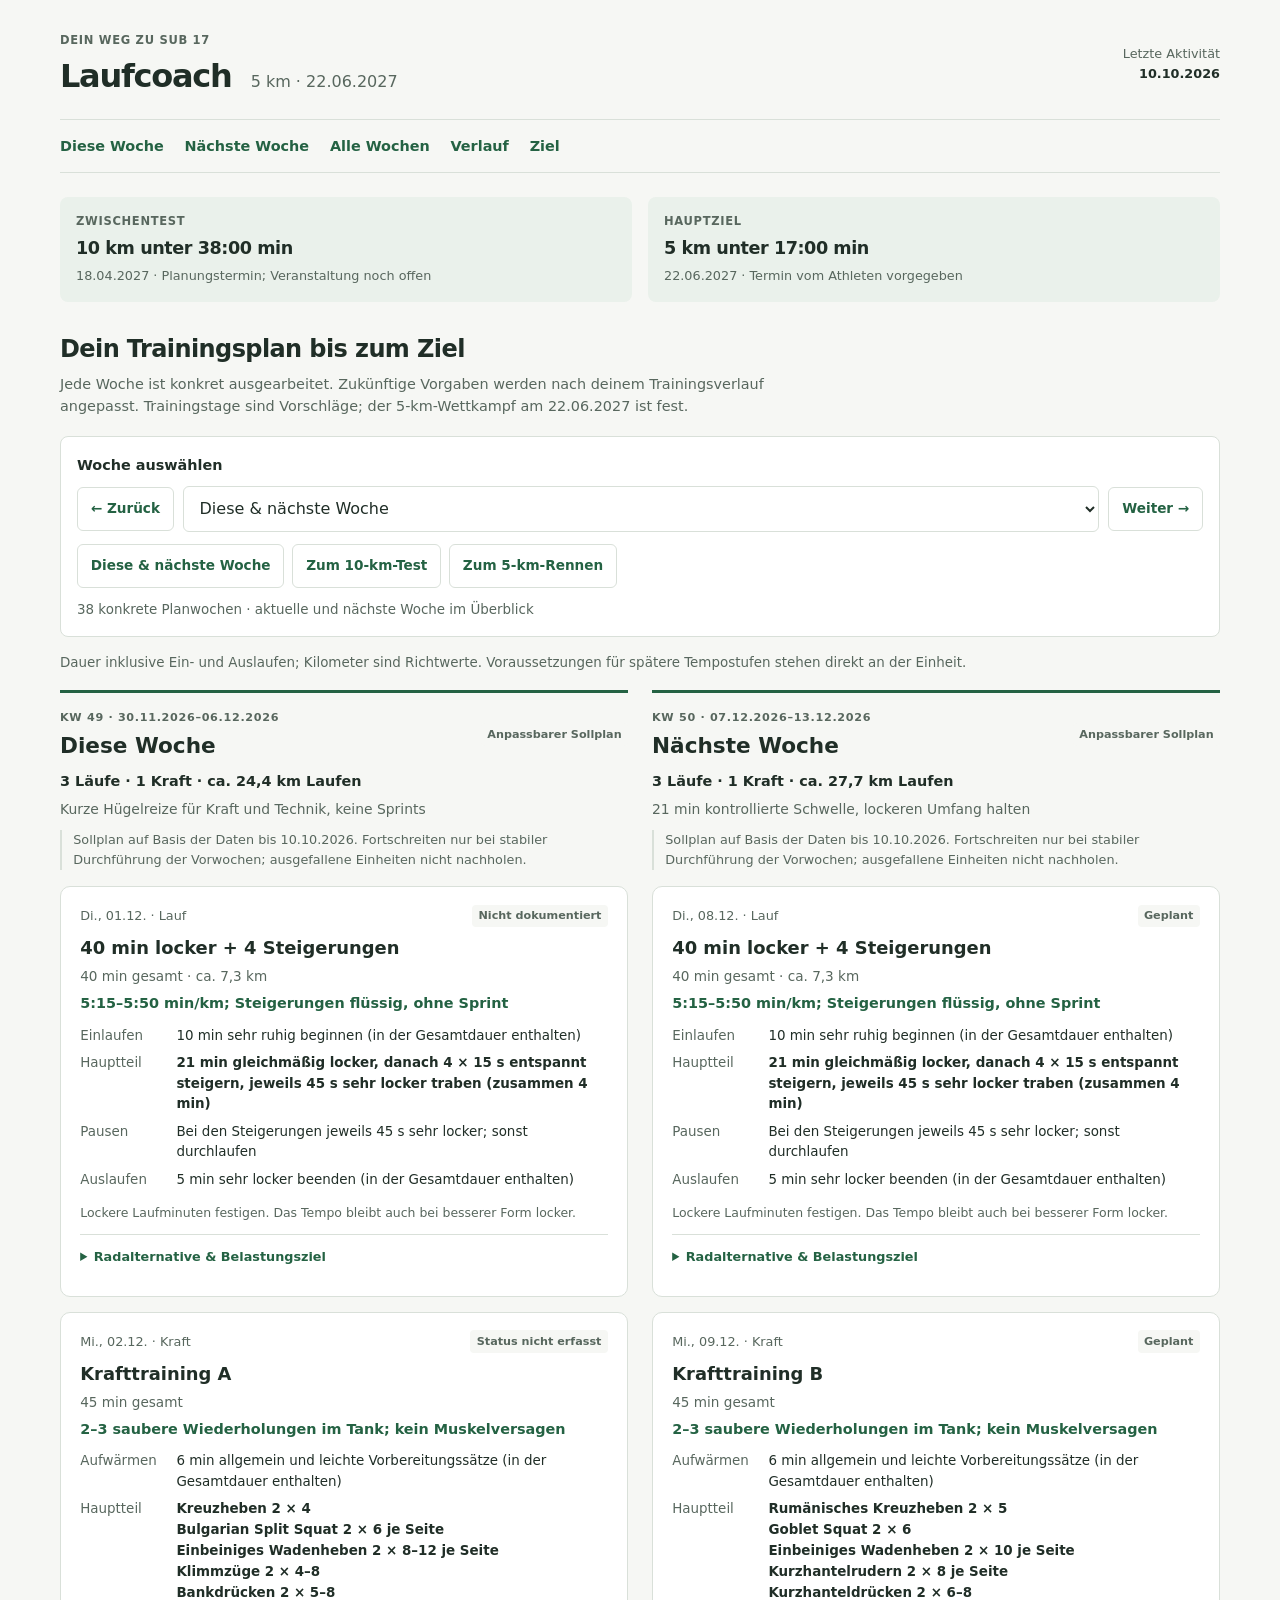
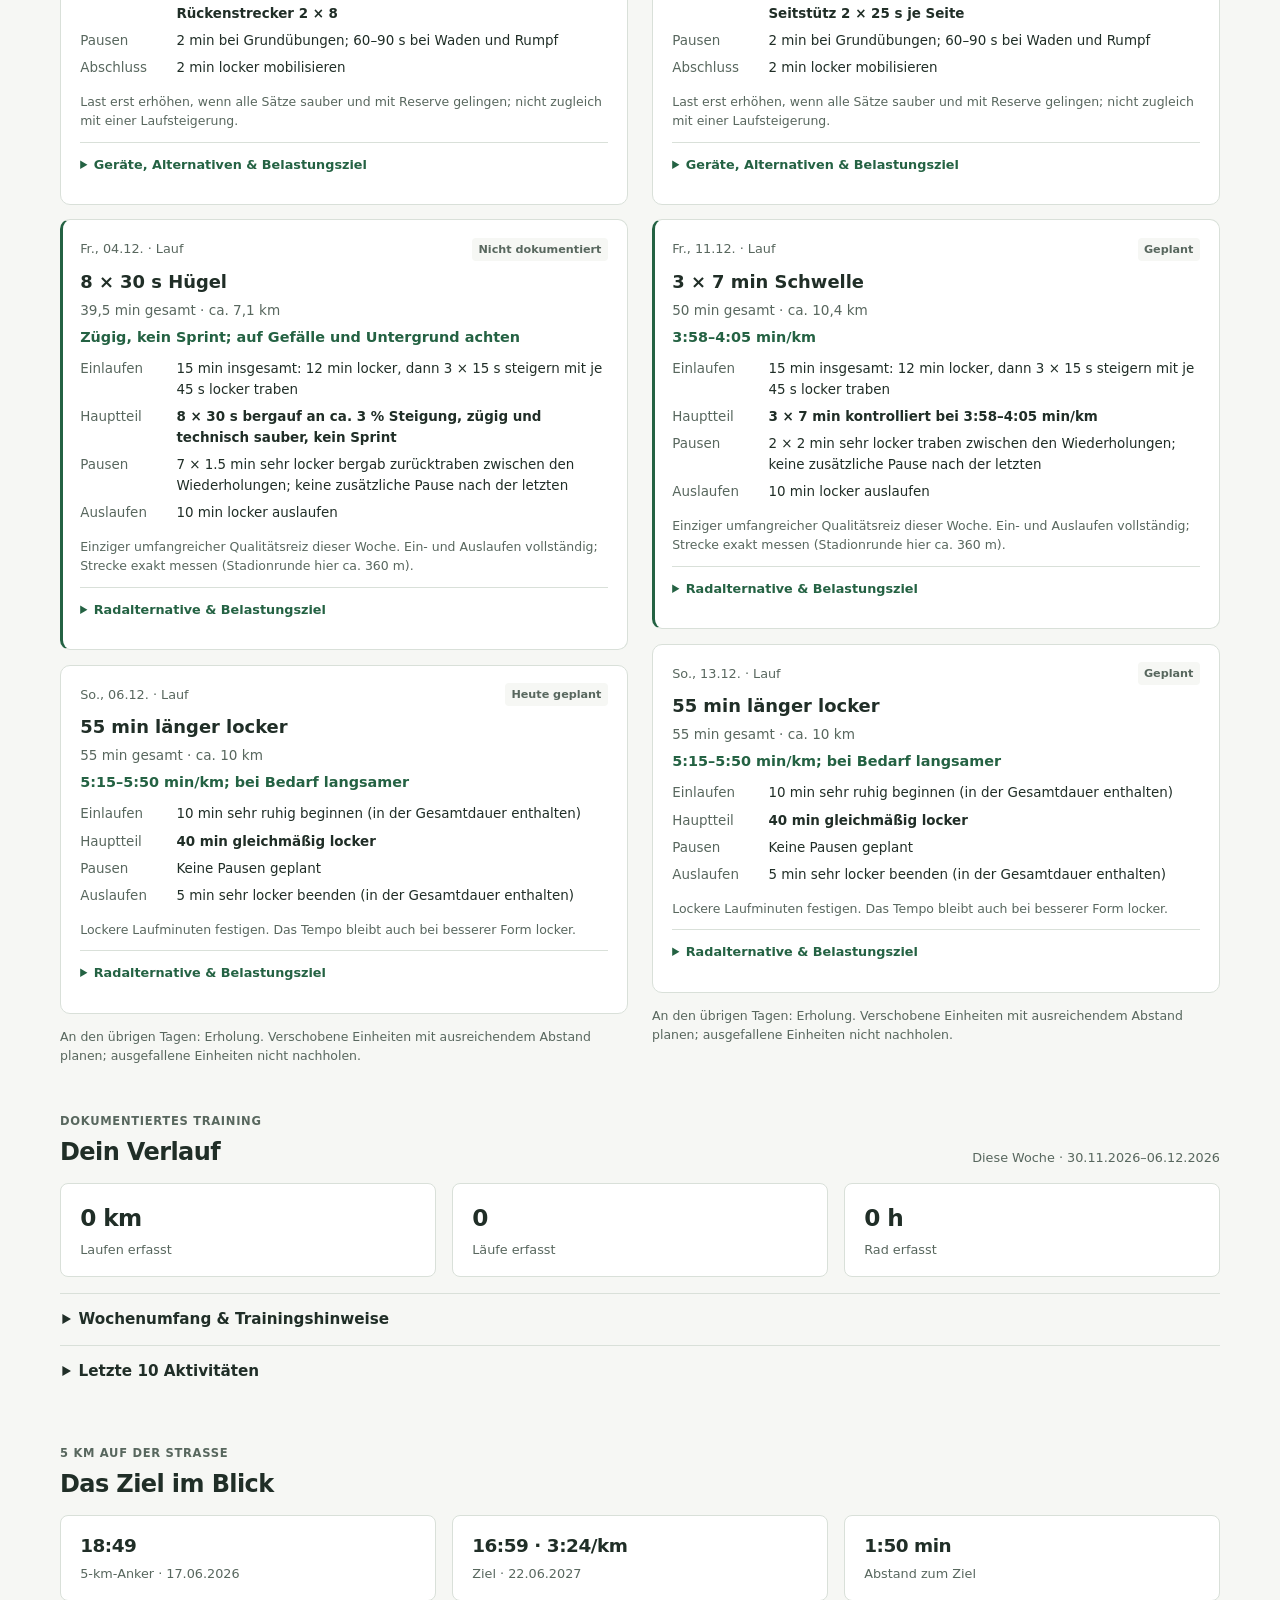
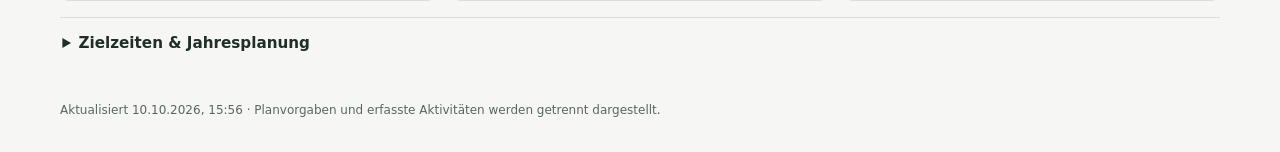
==== dashboard/index.html @ 6e5bd37b "fix: reconcile live Garmin exports and activity dates" ====
<!doctype html>
<html lang="de">
<head>
  <meta charset="utf-8">
  <meta name="viewport" content="width=device-width, initial-scale=1">
  <meta name="color-scheme" content="light dark">
  <title>Laufcoach · Dein Trainingsplan</title>
  <link rel="stylesheet" href="style.css">
  <script>window.DASHBOARD_DATA = {"generated_at": "2026-10-10T17:56:53+02:00", "today": "2026-10-10", "season": {"plan_start": "2026-10-05", "plan_end": "2027-06-27", "updated_on": "2026-10-10", "primary_goal": {"date": "2027-06-22", "distance_km": 5, "target_seconds": 1019, "title": "5 km unter 17:00 min", "date_status": "Termin vom Athleten vorgegeben"}, "test_goal": {"date": "2027-04-18", "distance_km": 10, "target_seconds": 2279, "title": "10 km unter 38:00 min", "date_status": "Planungstermin; Veranstaltung noch offen", "recommended_window": "April 2027, bevorzugt 10.–25.04."}, "planning_note": "Vollständiger Sollplan auf Basis der Daten bis 10.10.2026. Nach jeder Trainingswoche abgleichen; spätere Tempostufen sind an die jeweils angegebenen Voraussetzungen gebunden. Der 10-km-Test ersetzt den bisher vorgesehenen 5-km-Formcheck im Frühjahr.", "phases": [{"period": "Oktober–November 2026", "start": "2026-10-05", "end": "2026-11-29", "phase": "Drei Läufe stabilisieren", "focus": "Kontrollierte Schwelle und kurze 400er wechseln sich ab. Laufminuten langsam aufbauen; jede vierte Woche entlasten."}, {"period": "Dezember 2026–Januar 2027", "start": "2026-11-30", "end": "2027-01-31", "phase": "Aerobe Basis und Kraft", "focus": "Längere lockere Läufe, Schwelle und dosierte Hügelreize. Feiertage und Entlastungswochen bewusst kürzer."}, {"period": "Februar–März 2027", "start": "2027-02-01", "end": "2027-03-28", "phase": "10-km-Tempohärte", "focus": "Längere kontrollierte Abschnitte in Richtung 3:48 min/km; 400er erhalten Tempogefühl und Abwechslung."}, {"period": "April 2027", "start": "2027-03-29", "end": "2027-04-25", "phase": "10-km-Test und Erholung", "focus": "Testlauf unter 38 min am vorläufigen 18.04., danach eine ruhige Woche und neue Pace-Einordnung."}, {"period": "Ende April–13. Juni 2027", "start": "2027-04-26", "end": "2027-06-13", "phase": "5-km-spezifischer Aufbau", "focus": "400er, 800er und 1000er gezielt kombinieren. Zielpace nur bei erfüllten Voraussetzungen, keine automatische Beschleunigung."}, {"period": "14.–27. Juni 2027", "start": "2027-06-14", "end": "2027-06-27", "phase": "Taper und Zielrennen", "focus": "Laufminuten reduzieren, kurze schnelle Abschnitte erhalten. Dienstag 22.06.: 5 km unter 17 min; anschließend Erholung."}]}, "header": {"title": "Laufcoach Dashboard", "goal": "5 km sub 17 im Juni 2027", "phase": "Phase 2 – Aerobe Basis und Schwelle", "focus": "Nach zügigem Lauf und zwei intensiven Tagen am 09./10.10. Erholung priorisieren; am 11.10. Ruhetag, höchstens optional 20 min sehr locker", "next_milestone": "10-km-Test unter 38 min im April 2027; Planungstermin 18.04."}, "plan": {"week_start": "2026-10-05", "week_end": "2026-10-11", "phase": "Phase 2 – Aerobe Basis und Schwelle", "focus": "Nach zügigem Lauf und zwei intensiven Tagen am 09./10.10. Erholung priorisieren; am 11.10. Ruhetag, höchstens optional 20 min sehr locker", "planned_sessions": [{"id": "2026-W41-run-easy", "status": "completed", "completed_activity_id": "local-332b56b2538fd5fa", "completion_note": "Laufplatz am 08.10. belegt: 9,00 km in 43:19 min bei 4:49 min/km. Länger und schneller als geplant; moderat statt locker.", "type": "run", "title": "30 min locker", "priority": 1, "scheduled_date": "2026-10-06", "target_intensity": "LIT", "target_duration_min": 30, "target_distance_km": 5.5, "warmup": "10 min sehr ruhig anlaufen (Teil der 30 min)", "main_set": "15 min locker und gleichmäßig", "recovery": "Keine Pausen geplant", "cooldown": "5 min locker beenden (gesamt 30 min)", "target_pace": "5:15–5:50 min/km", "rpe_target": "3/10", "description": "Ruhiger Einstieg nach den Intervallen vom 03.10. (Garmin-Datum korrigiert); keine Nachholkilometer.", "alternatives": "Statt dieses Laufs 40–50 min Rad locker bei ca. 150–180 W; ersetzt den Lauf.", "display_status": "erledigt", "matched_activity_id": "local-332b56b2538fd5fa", "match_reason": "Nach Aktivitätsanalyse ausdrücklich zugeordnet"}, {"id": "2026-W41-strength", "type": "strength", "title": "Krafttraining dosiert", "priority": 2, "scheduled_date": "2026-10-07", "target_intensity": "moderate", "target_duration_min": 50, "warmup": "8 min allgemein aufwärmen, darin 2 leichte Vorbereitungssätze Kreuzheben", "main_set": "Kreuzheben 2 × 4–5\nBulgarian Split Squat 2 × 6 je Seite\nEinbeiniges Wadenheben 2 × 8–12 je Seite\nKlimmzüge 3 × 4–8\nBankdrücken 3 × 5–8\nRückenstrecker 2 × 8–12", "recovery": "2–3 min bei Grundübungen, 60–90 s bei Ergänzungsübungen", "cooldown": "2 min locker mobilisieren; Hauptteil mit Pausen ca. 40 min", "target_pace": "2–3 Wiederholungen im Tank; kein Muskelversagen", "rpe_target": "6/10", "setup": "Kreuzheben: Langhantel vom Boden. Split Squat: hinterer Fuß auf der Bank, Kurzhanteln seitlich. Wadenheben: Kurzhantel, freie Hand am Rack. Klimmzüge: Rackstange, bei Bedarf Bandunterstützung. Bankdrücken: Langhantel im Half Rack mit Sicherheitsablagen. Rückenstrecker: Hyperextension-Bank. Für alle Übungen die Last so wählen, dass 2–3 saubere Wiederholungen übrig bleiben.", "alternatives": "Split Squat bei unsicherem Stand durch Ausfallschritte am Boden ersetzen; Klimmzüge durch Kurzhantelrudern 3 × 6–10 je Seite; Bankdrücken durch Kurzhanteldrücken mit gleicher Satzzahl. Bei Zeitmangel einen Satz der Oberkörperübungen streichen, Pausen nicht verkürzen.", "description": "Unterkörpervolumen begrenzt, damit der folgende Qualitätslauf nicht beeinträchtigt wird.", "display_status": "info"}, {"id": "2026-W41-run-threshold", "status": "completed", "completed_activity_id": "local-7ed4eb324c8d1bd3", "completion_note": "Qualitätsplatz am 10.10. durch 8 × 400 m belegt; die geplante Schwelle wurde nicht ausgeführt. Die zusätzliche schwellennahe Radfahrt am 09.10. zählt separat zur Belastung.", "type": "run", "title": "2 × 6 min kontrollierte Schwelle", "priority": 3, "scheduled_date": "2026-10-09", "target_intensity": "hard", "target_duration_min": 45, "target_distance_km": 9, "warmup": "15 min insgesamt: 12 min locker, dann 3 × 15 s steigern mit je 45 s locker traben", "main_set": "2 × 6 min gleichmäßig bei 3:58–4:05 min/km", "recovery": "Einmal 3 min locker traben zwischen den beiden Abschnitten", "cooldown": "15 min locker auslaufen (gesamt 45 min)", "target_pace": "3:58–4:05 min/km; nicht schneller abschließen", "rpe_target": "7/10", "description": "Einziger geplanter harter Ausdauerreiz; vollständiges Ein- und Auslaufen und gleichmäßige Abschnitte.", "alternatives": "Statt dieses Laufs 15 min locker Rad, 3 × 8 min bei ca. 255–270 W mit 4 min locker, danach 10 min ausfahren. Ersetzt den Lauf und zählt als harter Reiz.", "display_status": "erledigt", "matched_activity_id": "local-7ed4eb324c8d1bd3", "match_reason": "Nach Aktivitätsanalyse ausdrücklich zugeordnet"}, {"id": "2026-W41-run-long", "type": "run", "title": "Ruhetag bevorzugt · optional 20 min sehr locker", "status": "optional", "priority": 4, "scheduled_date": "2026-10-11", "target_intensity": "LIT", "target_duration_min": 20, "target_distance_km": 3.3, "warmup": "5 min sehr ruhig beginnen, nur wenn der optionale Lauf gewählt wird", "main_set": "10 min sehr locker; keine Steigerungen und keine Endbeschleunigung", "recovery": "Keine Pausen geplant", "cooldown": "5 min sehr locker beenden (gesamt 20 min)", "target_pace": "5:40–6:10 min/km oder langsamer; Erholung hat Vorrang", "rpe_target": "2–3/10", "description": "Hauptvorgabe ist ein Ruhetag nach Radbelastung am 09.10. und 400ern am 10.10. Nur bei normaler Erholung optional kurz laufen; kein dritter Lauf als Pflicht.", "alternatives": "Bevorzugt Ruhetag. Falls aktive Erholung gewünscht und gut vertragen: höchstens 25 min Rad sehr locker bei 120–150 W statt des optionalen Laufs.", "display_status": "optional"}], "next_milestone": "10-km-Test unter 38 min im April 2027; Planungstermin 18.04."}, "plan_weeks": [{"key": "week-2026-10-05", "label": "Diese Woche", "plan": {"week_start": "2026-10-05", "week_end": "2026-10-11", "phase": "Phase 2 – Aerobe Basis und Schwelle", "focus": "Nach zügigem Lauf und zwei intensiven Tagen am 09./10.10. Erholung priorisieren; am 11.10. Ruhetag, höchstens optional 20 min sehr locker", "planned_sessions": [{"id": "2026-W41-run-easy", "status": "completed", "completed_activity_id": "local-332b56b2538fd5fa", "completion_note": "Laufplatz am 08.10. belegt: 9,00 km in 43:19 min bei 4:49 min/km. Länger und schneller als geplant; moderat statt locker.", "type": "run", "title": "30 min locker", "priority": 1, "scheduled_date": "2026-10-06", "target_intensity": "LIT", "target_duration_min": 30, "target_distance_km": 5.5, "warmup": "10 min sehr ruhig anlaufen (Teil der 30 min)", "main_set": "15 min locker und gleichmäßig", "recovery": "Keine Pausen geplant", "cooldown": "5 min locker beenden (gesamt 30 min)", "target_pace": "5:15–5:50 min/km", "rpe_target": "3/10", "description": "Ruhiger Einstieg nach den Intervallen vom 03.10. (Garmin-Datum korrigiert); keine Nachholkilometer.", "alternatives": "Statt dieses Laufs 40–50 min Rad locker bei ca. 150–180 W; ersetzt den Lauf.", "display_status": "erledigt", "matched_activity_id": "local-332b56b2538fd5fa", "match_reason": "Nach Aktivitätsanalyse ausdrücklich zugeordnet"}, {"id": "2026-W41-strength", "type": "strength", "title": "Krafttraining dosiert", "priority": 2, "scheduled_date": "2026-10-07", "target_intensity": "moderate", "target_duration_min": 50, "warmup": "8 min allgemein aufwärmen, darin 2 leichte Vorbereitungssätze Kreuzheben", "main_set": "Kreuzheben 2 × 4–5\nBulgarian Split Squat 2 × 6 je Seite\nEinbeiniges Wadenheben 2 × 8–12 je Seite\nKlimmzüge 3 × 4–8\nBankdrücken 3 × 5–8\nRückenstrecker 2 × 8–12", "recovery": "2–3 min bei Grundübungen, 60–90 s bei Ergänzungsübungen", "cooldown": "2 min locker mobilisieren; Hauptteil mit Pausen ca. 40 min", "target_pace": "2–3 Wiederholungen im Tank; kein Muskelversagen", "rpe_target": "6/10", "setup": "Kreuzheben: Langhantel vom Boden. Split Squat: hinterer Fuß auf der Bank, Kurzhanteln seitlich. Wadenheben: Kurzhantel, freie Hand am Rack. Klimmzüge: Rackstange, bei Bedarf Bandunterstützung. Bankdrücken: Langhantel im Half Rack mit Sicherheitsablagen. Rückenstrecker: Hyperextension-Bank. Für alle Übungen die Last so wählen, dass 2–3 saubere Wiederholungen übrig bleiben.", "alternatives": "Split Squat bei unsicherem Stand durch Ausfallschritte am Boden ersetzen; Klimmzüge durch Kurzhantelrudern 3 × 6–10 je Seite; Bankdrücken durch Kurzhanteldrücken mit gleicher Satzzahl. Bei Zeitmangel einen Satz der Oberkörperübungen streichen, Pausen nicht verkürzen.", "description": "Unterkörpervolumen begrenzt, damit der folgende Qualitätslauf nicht beeinträchtigt wird.", "display_status": "info"}, {"id": "2026-W41-run-threshold", "status": "completed", "completed_activity_id": "local-7ed4eb324c8d1bd3", "completion_note": "Qualitätsplatz am 10.10. durch 8 × 400 m belegt; die geplante Schwelle wurde nicht ausgeführt. Die zusätzliche schwellennahe Radfahrt am 09.10. zählt separat zur Belastung.", "type": "run", "title": "2 × 6 min kontrollierte Schwelle", "priority": 3, "scheduled_date": "2026-10-09", "target_intensity": "hard", "target_duration_min": 45, "target_distance_km": 9, "warmup": "15 min insgesamt: 12 min locker, dann 3 × 15 s steigern mit je 45 s locker traben", "main_set": "2 × 6 min gleichmäßig bei 3:58–4:05 min/km", "recovery": "Einmal 3 min locker traben zwischen den beiden Abschnitten", "cooldown": "15 min locker auslaufen (gesamt 45 min)", "target_pace": "3:58–4:05 min/km; nicht schneller abschließen", "rpe_target": "7/10", "description": "Einziger geplanter harter Ausdauerreiz; vollständiges Ein- und Auslaufen und gleichmäßige Abschnitte.", "alternatives": "Statt dieses Laufs 15 min locker Rad, 3 × 8 min bei ca. 255–270 W mit 4 min locker, danach 10 min ausfahren. Ersetzt den Lauf und zählt als harter Reiz.", "display_status": "erledigt", "matched_activity_id": "local-7ed4eb324c8d1bd3", "match_reason": "Nach Aktivitätsanalyse ausdrücklich zugeordnet"}, {"id": "2026-W41-run-long", "type": "run", "title": "Ruhetag bevorzugt · optional 20 min sehr locker", "status": "optional", "priority": 4, "scheduled_date": "2026-10-11", "target_intensity": "LIT", "target_duration_min": 20, "target_distance_km": 3.3, "warmup": "5 min sehr ruhig beginnen, nur wenn der optionale Lauf gewählt wird", "main_set": "10 min sehr locker; keine Steigerungen und keine Endbeschleunigung", "recovery": "Keine Pausen geplant", "cooldown": "5 min sehr locker beenden (gesamt 20 min)", "target_pace": "5:40–6:10 min/km oder langsamer; Erholung hat Vorrang", "rpe_target": "2–3/10", "description": "Hauptvorgabe ist ein Ruhetag nach Radbelastung am 09.10. und 400ern am 10.10. Nur bei normaler Erholung optional kurz laufen; kein dritter Lauf als Pflicht.", "alternatives": "Bevorzugt Ruhetag. Falls aktive Erholung gewünscht und gut vertragen: höchstens 25 min Rad sehr locker bei 120–150 W statt des optionalen Laufs.", "display_status": "optional"}], "next_milestone": "10-km-Test unter 38 min im April 2027; Planungstermin 18.04."}, "warnings": [{"level": "warning", "text": "Harte Ausdauerreize am 09.10. und 10.10. dokumentiert. Erholung priorisieren; künftig mindestens einen lockeren Tag dazwischen planen."}], "unmatched_activities": [{"activity_id": "local-7848416a16dc7935", "source_file": "09102026.csv", "date": "2026-10-09", "sport": "bike", "session_name": "Rad: 3 × 5 min schwellennahe Belastung", "duration_min": 60.0, "distance_km": 33.97, "avg_pace_sec_per_km": null, "avg_speed_kmh": 34.0, "avg_hr": null, "max_hr": null, "avg_power": 216.0, "max_power": 275.0, "elevation_gain_m": 0.0, "training_effect": null, "rpe": null, "completed": true, "notes": "", "intensity": "hard"}], "week_summary": {"week_start": "2026-10-05", "week_end": "2026-10-11", "week_label": "KW 41", "run_km": 17.09, "bike_hours": 1.0, "run_sessions": 2, "bike_sessions": 1, "strength_sessions": 0, "hard_endurance_sessions": 2, "lit_sessions": 0, "moderate_sessions": 1, "hard_sessions": 2, "total_duration_min": 149.5}, "intensity": {"LIT": 0, "moderate": 1, "hard": 2}}, {"key": "week-2026-10-12", "label": "Nächste Woche", "plan": {"week_start": "2026-10-12", "week_end": "2026-10-18", "phase": "Phase 2 – Aerobe Basis und Schwelle", "focus": "Nach zwei intensiven Tagen ruhig beginnen: 25 min locker, dosierte Kraft, bedingt 2 × 6 min Schwelle und 45 min locker", "planning_note": "Aktivitäten bis 10.10. berücksichtigt: Radbelastung und 400er an aufeinanderfolgenden Tagen. Keine weitere Intensität zum Plan ergänzen. Bei anhaltender Ermüdung den Schwellenlauf durch 30 min locker ersetzen.", "planned_sessions": [{"id": "2026-W42-run-easy", "type": "run", "title": "25 min locker", "priority": 1, "scheduled_date": "2026-10-13", "target_intensity": "LIT", "target_duration_min": 25, "target_distance_km": 4.5, "warmup": "10 min sehr ruhig anlaufen (Teil der 25 min)", "main_set": "10 min locker und gleichmäßig", "recovery": "Keine Pausen geplant", "cooldown": "5 min locker beenden (gesamt 25 min)", "target_pace": "5:15–5:50 min/km", "rpe_target": "3/10", "description": "Ruhiger Wochenbeginn. Die Laufhäufigkeit festigen, ohne zusätzliche Minuten oder Tempo hinzuzunehmen.", "alternatives": "Statt dieses Laufs 40–50 min Rad locker bei ca. 150–180 W; ersetzt den Lauf.", "display_status": "offen"}, {"id": "2026-W42-strength", "type": "strength", "title": "Krafttraining dosiert", "priority": 2, "scheduled_date": "2026-10-14", "target_intensity": "moderate", "target_duration_min": 50, "warmup": "8 min allgemein aufwärmen, darin 2 leichte Vorbereitungssätze Kreuzheben", "main_set": "Kreuzheben 2 × 4–5\nBulgarian Split Squat 2 × 6 je Seite\nEinbeiniges Wadenheben 2 × 8–12 je Seite\nKlimmzüge 3 × 4–8\nBankdrücken 3 × 5–8\nRückenstrecker 2 × 8–12", "recovery": "2–3 min bei Grundübungen, 60–90 s bei Ergänzungsübungen", "cooldown": "2 min locker mobilisieren; Hauptteil mit Pausen ca. 40 min", "target_pace": "2–3 Wiederholungen im Tank; kein Muskelversagen", "rpe_target": "6/10", "setup": "Kreuzheben: Langhantel vom Boden. Split Squat: hinterer Fuß auf der Bank, Kurzhanteln seitlich. Wadenheben: Kurzhantel, freie Hand am Rack. Klimmzüge: Rackstange, bei Bedarf Bandunterstützung. Bankdrücken: Langhantel im Half Rack mit Sicherheitsablagen. Rückenstrecker: Hyperextension-Bank. Für alle Übungen die Last so wählen, dass 2–3 saubere Wiederholungen übrig bleiben.", "alternatives": "Split Squat bei unsicherem Stand durch Ausfallschritte am Boden ersetzen; Klimmzüge durch Kurzhantelrudern 3 × 6–10 je Seite; Bankdrücken durch Kurzhanteldrücken mit gleicher Satzzahl. Bei Zeitmangel einen Satz der Oberkörperübungen streichen, Pausen nicht verkürzen.", "description": "Unterkörpervolumen begrenzt, damit der folgende Qualitätslauf nicht beeinträchtigt wird.", "display_status": "info"}, {"id": "2026-W42-run-threshold", "condition": "Nur bei normaler Erholung nach der Belastungsfolge vom 08.–10.10. und locker vertragenem Lauf am 13.10.; kein zusätzliches Rad-HIIT.", "fallback": "Bei anhaltender Ermüdung 30 min locker bei 5:15–5:50 min/km: 10 min anlaufen, 15 min locker, 5 min auslaufen. Bei Beschwerden Ruhetag und Plan neu beurteilen.", "type": "run", "title": "2 × 6 min kontrollierte Schwelle", "priority": 3, "scheduled_date": "2026-10-16", "target_intensity": "hard", "target_duration_min": 45, "target_distance_km": 9, "warmup": "15 min insgesamt: 12 min locker, dann 3 × 15 s steigern mit je 45 s locker traben", "main_set": "2 × 6 min gleichmäßig bei 3:58–4:05 min/km", "recovery": "Einmal 3 min locker traben zwischen den beiden Abschnitten", "cooldown": "15 min locker auslaufen (gesamt 45 min)", "target_pace": "3:58–4:05 min/km; nicht schneller abschließen", "rpe_target": "7/10", "description": "Einziger geplanter harter Ausdauerreiz; vollständiges Ein- und Auslaufen und gleichmäßige Abschnitte.", "alternatives": "Statt dieses Laufs 15 min locker Rad, 3 × 8 min bei ca. 255–270 W mit 4 min locker, danach 10 min ausfahren. Ersetzt den Lauf und zählt als harter Reiz.", "display_status": "offen"}, {"id": "2026-W42-run-long", "type": "run", "title": "45 min locker", "priority": 4, "scheduled_date": "2026-10-18", "target_intensity": "LIT", "target_duration_min": 45, "target_distance_km": 8, "warmup": "10 min sehr ruhig beginnen (Teil der 45 min)", "main_set": "30 min gleichmäßig locker ohne Endbeschleunigung", "recovery": "Keine Pausen geplant", "cooldown": "5 min locker beenden (gesamt 45 min)", "target_pace": "5:15–5:50 min/km", "rpe_target": "3–4/10", "description": "Dritter Lauf als ruhiger Umfangsreiz. Dauer wie in KW 41; keine Endbeschleunigung und keine Nachholkilometer.", "alternatives": "Statt dieses Laufs 60–75 min Rad locker bei ca. 150–180 W; ersetzt den Lauf.", "display_status": "offen"}], "next_milestone": "10-km-Test unter 38 min im April 2027; Planungstermin 18.04.", "provisional": true}, "warnings": [{"level": "info", "text": "Geplante Prioritätseinheit noch offen: 25 min locker."}], "unmatched_activities": [], "week_summary": {}, "intensity": {"LIT": 0, "moderate": 0, "hard": 0}}, {"key": "week-2026-10-19", "label": "KW 43", "plan": {"week_start": "2026-10-19", "week_end": "2026-10-25", "phase": "Drei Läufe stabilisieren", "focus": "400er wieder aufnehmen, Laufminuten stabil halten", "planning_note": "Sollplan auf Basis der Daten bis 10.10.2026. Fortschreiten nur bei stabiler Durchführung der Vorwochen; ausgefallene Einheiten nicht nachholen.", "provisional": true, "week_type": "normal", "planned_sessions": [{"id": "2026-10-23-run", "type": "run", "title": "6 × 400 m kontrolliert", "priority": 1, "scheduled_date": "2026-10-23", "target_intensity": "hard", "target_duration_min": 41.5, "target_distance_km": 8.2, "warmup": "15 min insgesamt: 12 min locker, dann 3 × 15 s steigern mit je 45 s locker traben", "main_set": "6 × 400 m in 88–90 s je Wiederholung (3:40–3:45 min/km); gleichmäßig, keine schnelle Schlusswiederholung", "recovery": "5 × 1.5 min sehr locker traben zwischen den Wiederholungen; keine zusätzliche Pause nach der letzten", "cooldown": "10 min locker auslaufen", "target_pace": "3:40–3:45 min/km", "rpe_target": "7–8/10", "alternatives": "Statt des gesamten Laufs 50 min Rad: 12 min locker, 3 × 6 min bei ca. 255–270 W, dazwischen 2 × 3 min locker, 14 min ausfahren. Zählt als harter Reiz und ersetzt den Lauf; bei Ermüdung alle 50 min locker bei 150–180 W.", "duration_components_min": {"warmup": 15, "main": 9.0, "recovery": 7.5, "cooldown": 10}, "duration_is_estimate": true, "description": "Einziger umfangreicher Qualitätsreiz dieser Woche. Ein- und Auslaufen vollständig; Strecke exakt messen (Stadionrunde hier ca. 360 m).", "display_status": "offen"}, {"id": "2026-10-20-run", "type": "run", "title": "30 min locker", "priority": 2, "scheduled_date": "2026-10-20", "target_intensity": "LIT", "target_duration_min": 30, "target_distance_km": 5.5, "warmup": "10 min sehr ruhig beginnen (in der Gesamtdauer enthalten)", "main_set": "15 min gleichmäßig locker", "recovery": "Keine Pausen geplant", "cooldown": "5 min sehr locker beenden (in der Gesamtdauer enthalten)", "target_pace": "5:15–5:50 min/km; bei Bedarf langsamer", "rpe_target": "3–4/10", "alternatives": "Statt dieses Laufs 39 min Rad locker bei ca. 150–180 W; ersetzt den Lauf vollständig.", "duration_components_min": {"warmup": 10, "main": 15.0, "recovery": 0.0, "cooldown": 5}, "description": "Lockere Laufminuten festigen. Das Tempo bleibt auch bei besserer Form locker.", "display_status": "offen"}, {"id": "2026-10-25-run", "type": "run", "title": "45 min länger locker", "priority": 2, "scheduled_date": "2026-10-25", "target_intensity": "LIT", "target_duration_min": 45, "target_distance_km": 8.2, "warmup": "10 min sehr ruhig beginnen (in der Gesamtdauer enthalten)", "main_set": "30 min gleichmäßig locker", "recovery": "Keine Pausen geplant", "cooldown": "5 min sehr locker beenden (in der Gesamtdauer enthalten)", "target_pace": "5:15–5:50 min/km; bei Bedarf langsamer", "rpe_target": "3–4/10", "alternatives": "Statt dieses Laufs 58 min Rad locker bei ca. 150–180 W; ersetzt den Lauf vollständig.", "duration_components_min": {"warmup": 10, "main": 30.0, "recovery": 0.0, "cooldown": 5}, "description": "Lockere Laufminuten festigen. Das Tempo bleibt auch bei besserer Form locker.", "display_status": "offen"}, {"id": "2026-10-21-strength", "type": "strength", "title": "Krafttraining A", "priority": 3, "scheduled_date": "2026-10-21", "target_intensity": "moderate", "target_duration_min": 45, "warmup": "6 min allgemein und leichte Vorbereitungssätze (in der Gesamtdauer enthalten)", "main_set": "Kreuzheben 2 × 4\nBulgarian Split Squat 2 × 6 je Seite\nEinbeiniges Wadenheben 2 × 8–12 je Seite\nKlimmzüge 2 × 4–8\nBankdrücken 2 × 5–8\nRückenstrecker 2 × 8", "recovery": "2 min bei Grundübungen; 60–90 s bei Waden und Rumpf", "cooldown": "2 min locker mobilisieren", "target_pace": "2–3 saubere Wiederholungen im Tank; kein Muskelversagen", "rpe_target": "6–7/10", "duration_components_min": {"warmup": 6, "main_and_recovery": 37, "cooldown": 2}, "setup": "Kreuzheben/Rumänisches Kreuzheben: Langhantel, bei leichter Variante Kurzhanteln. Split Squat: hinterer Fuß auf Bank, Kurzhanteln seitlich. Goblet Squat: Kurzhantel vor Brust. Wadenheben: Kurzhantel, freie Hand am Rack. Klimmzüge: Rackstange, bei Bedarf Band. Bankdrücken: Bank im Half Rack mit Sicherheitsablagen; Kurzhanteldrücken auf Bank. Rudern: freie Hand auf Bank. Rückenstrecker: Hyperextension-Bank. Seitstütz: Boden.", "alternatives": "Split Squat durch Ausfallschritte am Boden ersetzen; Klimmzüge durch Kurzhantelrudern 2 × 8 je Seite. Für Rückenstrecker: Bird Dog 2 × 6 je Seite. Last reduzieren, wenn Lauftraining beeinträchtigt wird.", "description": "Last erst erhöhen, wenn alle Sätze sauber und mit Reserve gelingen; nicht zugleich mit einer Laufsteigerung.", "display_status": "info"}], "next_milestone": "10-km-Test unter 38 min im April 2027; Planungstermin 18.04."}, "warnings": [{"level": "info", "text": "Geplante Prioritätseinheit noch offen: 6 × 400 m kontrolliert."}], "unmatched_activities": [], "week_summary": {}, "intensity": {"LIT": 0, "moderate": 0, "hard": 0}}, {"key": "week-2026-10-26", "label": "KW 44", "plan": {"week_start": "2026-10-26", "week_end": "2026-11-01", "phase": "Drei Läufe stabilisieren", "focus": "Erste Entlastung: weniger Laufminuten, kontrollierte Schwelle", "planning_note": "Sollplan auf Basis der Daten bis 10.10.2026. Fortschreiten nur bei stabiler Durchführung der Vorwochen; ausgefallene Einheiten nicht nachholen.", "provisional": true, "week_type": "deload", "planned_sessions": [{"id": "2026-10-30-run", "type": "run", "title": "2 × 6 min Schwelle", "priority": 1, "scheduled_date": "2026-10-30", "target_intensity": "hard", "target_duration_min": 40, "target_distance_km": 8.0, "warmup": "15 min insgesamt: 12 min locker, dann 3 × 15 s steigern mit je 45 s locker traben", "main_set": "2 × 6 min kontrolliert bei 3:58–4:05 min/km", "recovery": "1 × 3 min sehr locker traben zwischen den Wiederholungen; keine zusätzliche Pause nach der letzten", "cooldown": "10 min locker auslaufen", "target_pace": "3:58–4:05 min/km", "rpe_target": "7–8/10", "alternatives": "Statt des gesamten Laufs 50 min Rad: 12 min locker, 3 × 6 min bei ca. 255–270 W, dazwischen 2 × 3 min locker, 14 min ausfahren. Zählt als harter Reiz und ersetzt den Lauf; bei Ermüdung alle 50 min locker bei 150–180 W.", "duration_components_min": {"warmup": 15, "main": 12, "recovery": 3, "cooldown": 10}, "duration_is_estimate": false, "description": "Einziger umfangreicher Qualitätsreiz dieser Woche. Ein- und Auslaufen vollständig; Strecke exakt messen (Stadionrunde hier ca. 360 m).", "display_status": "offen"}, {"id": "2026-10-27-run", "type": "run", "title": "30 min locker", "priority": 2, "scheduled_date": "2026-10-27", "target_intensity": "LIT", "target_duration_min": 30, "target_distance_km": 5.5, "warmup": "10 min sehr ruhig beginnen (in der Gesamtdauer enthalten)", "main_set": "15 min gleichmäßig locker", "recovery": "Keine Pausen geplant", "cooldown": "5 min sehr locker beenden (in der Gesamtdauer enthalten)", "target_pace": "5:15–5:50 min/km; bei Bedarf langsamer", "rpe_target": "3–4/10", "alternatives": "Statt dieses Laufs 39 min Rad locker bei ca. 150–180 W; ersetzt den Lauf vollständig.", "duration_components_min": {"warmup": 10, "main": 15.0, "recovery": 0.0, "cooldown": 5}, "description": "Lockere Laufminuten festigen. Das Tempo bleibt auch bei besserer Form locker.", "display_status": "offen"}, {"id": "2026-11-01-run", "type": "run", "title": "40 min länger locker", "priority": 2, "scheduled_date": "2026-11-01", "target_intensity": "LIT", "target_duration_min": 40, "target_distance_km": 7.3, "warmup": "10 min sehr ruhig beginnen (in der Gesamtdauer enthalten)", "main_set": "25 min gleichmäßig locker", "recovery": "Keine Pausen geplant", "cooldown": "5 min sehr locker beenden (in der Gesamtdauer enthalten)", "target_pace": "5:15–5:50 min/km; bei Bedarf langsamer", "rpe_target": "3–4/10", "alternatives": "Statt dieses Laufs 52 min Rad locker bei ca. 150–180 W; ersetzt den Lauf vollständig.", "duration_components_min": {"warmup": 10, "main": 25.0, "recovery": 0.0, "cooldown": 5}, "description": "Lockere Laufminuten festigen. Das Tempo bleibt auch bei besserer Form locker.", "display_status": "offen"}, {"id": "2026-10-28-strength", "type": "strength", "title": "Kraft erhalten – leicht", "priority": 3, "scheduled_date": "2026-10-28", "target_intensity": "moderate", "target_duration_min": 25, "warmup": "6 min allgemein und leichte Vorbereitungssätze (in der Gesamtdauer enthalten)", "main_set": "Goblet Squat 1 × 6\nRumänisches Kreuzheben mit Kurzhanteln 1 × 6\nWadenheben 1 × 10 je Seite\nKurzhantelrudern 2 × 8 je Seite\nKurzhanteldrücken 2 × 8\nSeitstütz 2 × 20 s je Seite", "recovery": "60–90 s zwischen den Sätzen", "cooldown": "2 min locker mobilisieren", "target_pace": "Sehr leicht; 4–5 Wiederholungen im Tank, keine ungewohnten Übungen", "rpe_target": "4/10", "duration_components_min": {"warmup": 6, "main_and_recovery": 17, "cooldown": 2}, "setup": "Kreuzheben/Rumänisches Kreuzheben: Langhantel, bei leichter Variante Kurzhanteln. Split Squat: hinterer Fuß auf Bank, Kurzhanteln seitlich. Goblet Squat: Kurzhantel vor Brust. Wadenheben: Kurzhantel, freie Hand am Rack. Klimmzüge: Rackstange, bei Bedarf Band. Bankdrücken: Bank im Half Rack mit Sicherheitsablagen; Kurzhanteldrücken auf Bank. Rudern: freie Hand auf Bank. Rückenstrecker: Hyperextension-Bank. Seitstütz: Boden.", "alternatives": "Split Squat durch Ausfallschritte am Boden ersetzen; Klimmzüge durch Kurzhantelrudern 2 × 8 je Seite. Für Rückenstrecker: Bird Dog 2 × 6 je Seite. Last reduzieren, wenn Lauftraining beeinträchtigt wird.", "description": "Erhalt und saubere Bewegung, kein Muskelkater provozieren.", "display_status": "info"}], "next_milestone": "10-km-Test unter 38 min im April 2027; Planungstermin 18.04."}, "warnings": [{"level": "info", "text": "Geplante Prioritätseinheit noch offen: 2 × 6 min Schwelle."}], "unmatched_activities": [], "week_summary": {}, "intensity": {"LIT": 0, "moderate": 0, "hard": 0}}, {"key": "week-2026-11-02", "label": "KW 45", "plan": {"week_start": "2026-11-02", "week_end": "2026-11-08", "phase": "Drei Läufe stabilisieren", "focus": "Dritten Schwellenabschnitt ergänzen, alle Abschnitte gleichmäßig", "planning_note": "Sollplan auf Basis der Daten bis 10.10.2026. Fortschreiten nur bei stabiler Durchführung der Vorwochen; ausgefallene Einheiten nicht nachholen.", "provisional": true, "week_type": "normal", "planned_sessions": [{"id": "2026-11-06-run", "type": "run", "title": "3 × 5 min Schwelle", "priority": 1, "scheduled_date": "2026-11-06", "target_intensity": "hard", "target_duration_min": 44, "target_distance_km": 8.9, "warmup": "15 min insgesamt: 12 min locker, dann 3 × 15 s steigern mit je 45 s locker traben", "main_set": "3 × 5 min kontrolliert bei 3:58–4:05 min/km", "recovery": "2 × 2 min sehr locker traben zwischen den Wiederholungen; keine zusätzliche Pause nach der letzten", "cooldown": "10 min locker auslaufen", "target_pace": "3:58–4:05 min/km", "rpe_target": "7–8/10", "alternatives": "Statt des gesamten Laufs 50 min Rad: 12 min locker, 3 × 6 min bei ca. 255–270 W, dazwischen 2 × 3 min locker, 14 min ausfahren. Zählt als harter Reiz und ersetzt den Lauf; bei Ermüdung alle 50 min locker bei 150–180 W.", "duration_components_min": {"warmup": 15, "main": 15, "recovery": 4, "cooldown": 10}, "duration_is_estimate": false, "description": "Einziger umfangreicher Qualitätsreiz dieser Woche. Ein- und Auslaufen vollständig; Strecke exakt messen (Stadionrunde hier ca. 360 m).", "display_status": "offen"}, {"id": "2026-11-03-run", "type": "run", "title": "35 min locker", "priority": 2, "scheduled_date": "2026-11-03", "target_intensity": "LIT", "target_duration_min": 35, "target_distance_km": 6.4, "warmup": "10 min sehr ruhig beginnen (in der Gesamtdauer enthalten)", "main_set": "20 min gleichmäßig locker", "recovery": "Keine Pausen geplant", "cooldown": "5 min sehr locker beenden (in der Gesamtdauer enthalten)", "target_pace": "5:15–5:50 min/km; bei Bedarf langsamer", "rpe_target": "3–4/10", "alternatives": "Statt dieses Laufs 46 min Rad locker bei ca. 150–180 W; ersetzt den Lauf vollständig.", "duration_components_min": {"warmup": 10, "main": 20.0, "recovery": 0.0, "cooldown": 5}, "description": "Lockere Laufminuten festigen. Das Tempo bleibt auch bei besserer Form locker.", "display_status": "offen"}, {"id": "2026-11-08-run", "type": "run", "title": "45 min länger locker", "priority": 2, "scheduled_date": "2026-11-08", "target_intensity": "LIT", "target_duration_min": 45, "target_distance_km": 8.2, "warmup": "10 min sehr ruhig beginnen (in der Gesamtdauer enthalten)", "main_set": "30 min gleichmäßig locker", "recovery": "Keine Pausen geplant", "cooldown": "5 min sehr locker beenden (in der Gesamtdauer enthalten)", "target_pace": "5:15–5:50 min/km; bei Bedarf langsamer", "rpe_target": "3–4/10", "alternatives": "Statt dieses Laufs 58 min Rad locker bei ca. 150–180 W; ersetzt den Lauf vollständig.", "duration_components_min": {"warmup": 10, "main": 30.0, "recovery": 0.0, "cooldown": 5}, "description": "Lockere Laufminuten festigen. Das Tempo bleibt auch bei besserer Form locker.", "display_status": "offen"}, {"id": "2026-11-04-strength", "type": "strength", "title": "Krafttraining A", "priority": 3, "scheduled_date": "2026-11-04", "target_intensity": "moderate", "target_duration_min": 45, "warmup": "6 min allgemein und leichte Vorbereitungssätze (in der Gesamtdauer enthalten)", "main_set": "Kreuzheben 2 × 4\nBulgarian Split Squat 2 × 6 je Seite\nEinbeiniges Wadenheben 2 × 8–12 je Seite\nKlimmzüge 2 × 4–8\nBankdrücken 2 × 5–8\nRückenstrecker 2 × 8", "recovery": "2 min bei Grundübungen; 60–90 s bei Waden und Rumpf", "cooldown": "2 min locker mobilisieren", "target_pace": "2–3 saubere Wiederholungen im Tank; kein Muskelversagen", "rpe_target": "6–7/10", "duration_components_min": {"warmup": 6, "main_and_recovery": 37, "cooldown": 2}, "setup": "Kreuzheben/Rumänisches Kreuzheben: Langhantel, bei leichter Variante Kurzhanteln. Split Squat: hinterer Fuß auf Bank, Kurzhanteln seitlich. Goblet Squat: Kurzhantel vor Brust. Wadenheben: Kurzhantel, freie Hand am Rack. Klimmzüge: Rackstange, bei Bedarf Band. Bankdrücken: Bank im Half Rack mit Sicherheitsablagen; Kurzhanteldrücken auf Bank. Rudern: freie Hand auf Bank. Rückenstrecker: Hyperextension-Bank. Seitstütz: Boden.", "alternatives": "Split Squat durch Ausfallschritte am Boden ersetzen; Klimmzüge durch Kurzhantelrudern 2 × 8 je Seite. Für Rückenstrecker: Bird Dog 2 × 6 je Seite. Last reduzieren, wenn Lauftraining beeinträchtigt wird.", "description": "Last erst erhöhen, wenn alle Sätze sauber und mit Reserve gelingen; nicht zugleich mit einer Laufsteigerung.", "display_status": "info"}], "next_milestone": "10-km-Test unter 38 min im April 2027; Planungstermin 18.04."}, "warnings": [{"level": "info", "text": "Geplante Prioritätseinheit noch offen: 3 × 5 min Schwelle."}], "unmatched_activities": [], "week_summary": {}, "intensity": {"LIT": 0, "moderate": 0, "hard": 0}}, {"key": "week-2026-11-09", "label": "KW 46", "plan": {"week_start": "2026-11-09", "week_end": "2026-11-15", "phase": "Drei Läufe stabilisieren", "focus": "400er auf acht Wiederholungen verteilen, Pace beibehalten", "planning_note": "Sollplan auf Basis der Daten bis 10.10.2026. Fortschreiten nur bei stabiler Durchführung der Vorwochen; ausgefallene Einheiten nicht nachholen.", "provisional": true, "week_type": "normal", "planned_sessions": [{"id": "2026-11-13-run", "type": "run", "title": "8 × 400 m kontrolliert", "priority": 1, "scheduled_date": "2026-11-13", "target_intensity": "hard", "target_duration_min": 47.5, "target_distance_km": 9.5, "warmup": "15 min insgesamt: 12 min locker, dann 3 × 15 s steigern mit je 45 s locker traben", "main_set": "8 × 400 m in 88–90 s je Wiederholung (3:40–3:45 min/km); gleichmäßig, keine schnelle Schlusswiederholung", "recovery": "7 × 1.5 min sehr locker traben zwischen den Wiederholungen; keine zusätzliche Pause nach der letzten", "cooldown": "10 min locker auslaufen", "target_pace": "3:40–3:45 min/km", "rpe_target": "7–8/10", "alternatives": "Statt des gesamten Laufs 50 min Rad: 12 min locker, 3 × 6 min bei ca. 255–270 W, dazwischen 2 × 3 min locker, 14 min ausfahren. Zählt als harter Reiz und ersetzt den Lauf; bei Ermüdung alle 50 min locker bei 150–180 W.", "duration_components_min": {"warmup": 15, "main": 12.0, "recovery": 10.5, "cooldown": 10}, "duration_is_estimate": true, "description": "Einziger umfangreicher Qualitätsreiz dieser Woche. Ein- und Auslaufen vollständig; Strecke exakt messen (Stadionrunde hier ca. 360 m).", "display_status": "offen"}, {"id": "2026-11-10-run", "type": "run", "title": "35 min locker", "priority": 2, "scheduled_date": "2026-11-10", "target_intensity": "LIT", "target_duration_min": 35, "target_distance_km": 6.4, "warmup": "10 min sehr ruhig beginnen (in der Gesamtdauer enthalten)", "main_set": "20 min gleichmäßig locker", "recovery": "Keine Pausen geplant", "cooldown": "5 min sehr locker beenden (in der Gesamtdauer enthalten)", "target_pace": "5:15–5:50 min/km; bei Bedarf langsamer", "rpe_target": "3–4/10", "alternatives": "Statt dieses Laufs 46 min Rad locker bei ca. 150–180 W; ersetzt den Lauf vollständig.", "duration_components_min": {"warmup": 10, "main": 20.0, "recovery": 0.0, "cooldown": 5}, "description": "Lockere Laufminuten festigen. Das Tempo bleibt auch bei besserer Form locker.", "display_status": "offen"}, {"id": "2026-11-15-run", "type": "run", "title": "50 min länger locker", "priority": 2, "scheduled_date": "2026-11-15", "target_intensity": "LIT", "target_duration_min": 50, "target_distance_km": 9.1, "warmup": "10 min sehr ruhig beginnen (in der Gesamtdauer enthalten)", "main_set": "35 min gleichmäßig locker", "recovery": "Keine Pausen geplant", "cooldown": "5 min sehr locker beenden (in der Gesamtdauer enthalten)", "target_pace": "5:15–5:50 min/km; bei Bedarf langsamer", "rpe_target": "3–4/10", "alternatives": "Statt dieses Laufs 65 min Rad locker bei ca. 150–180 W; ersetzt den Lauf vollständig.", "duration_components_min": {"warmup": 10, "main": 35.0, "recovery": 0.0, "cooldown": 5}, "description": "Lockere Laufminuten festigen. Das Tempo bleibt auch bei besserer Form locker.", "display_status": "offen"}, {"id": "2026-11-11-strength", "type": "strength", "title": "Krafttraining B", "priority": 3, "scheduled_date": "2026-11-11", "target_intensity": "moderate", "target_duration_min": 45, "warmup": "6 min allgemein und leichte Vorbereitungssätze (in der Gesamtdauer enthalten)", "main_set": "Rumänisches Kreuzheben 2 × 5\nGoblet Squat 2 × 6\nEinbeiniges Wadenheben 2 × 10 je Seite\nKurzhantelrudern 2 × 8 je Seite\nKurzhanteldrücken 2 × 6–8\nSeitstütz 2 × 25 s je Seite", "recovery": "2 min bei Grundübungen; 60–90 s bei Waden und Rumpf", "cooldown": "2 min locker mobilisieren", "target_pace": "2–3 saubere Wiederholungen im Tank; kein Muskelversagen", "rpe_target": "6–7/10", "duration_components_min": {"warmup": 6, "main_and_recovery": 37, "cooldown": 2}, "setup": "Kreuzheben/Rumänisches Kreuzheben: Langhantel, bei leichter Variante Kurzhanteln. Split Squat: hinterer Fuß auf Bank, Kurzhanteln seitlich. Goblet Squat: Kurzhantel vor Brust. Wadenheben: Kurzhantel, freie Hand am Rack. Klimmzüge: Rackstange, bei Bedarf Band. Bankdrücken: Bank im Half Rack mit Sicherheitsablagen; Kurzhanteldrücken auf Bank. Rudern: freie Hand auf Bank. Rückenstrecker: Hyperextension-Bank. Seitstütz: Boden.", "alternatives": "Split Squat durch Ausfallschritte am Boden ersetzen; Klimmzüge durch Kurzhantelrudern 2 × 8 je Seite. Für Rückenstrecker: Bird Dog 2 × 6 je Seite. Last reduzieren, wenn Lauftraining beeinträchtigt wird.", "description": "Last erst erhöhen, wenn alle Sätze sauber und mit Reserve gelingen; nicht zugleich mit einer Laufsteigerung.", "display_status": "info"}], "next_milestone": "10-km-Test unter 38 min im April 2027; Planungstermin 18.04."}, "warnings": [{"level": "info", "text": "Geplante Prioritätseinheit noch offen: 8 × 400 m kontrolliert."}], "unmatched_activities": [], "week_summary": {}, "intensity": {"LIT": 0, "moderate": 0, "hard": 0}}, {"key": "week-2026-11-16", "label": "KW 47", "plan": {"week_start": "2026-11-16", "week_end": "2026-11-22", "phase": "Drei Läufe stabilisieren", "focus": "Schwelle auf 18 min festigen, längeren Lauf ruhig ausbauen", "planning_note": "Sollplan auf Basis der Daten bis 10.10.2026. Fortschreiten nur bei stabiler Durchführung der Vorwochen; ausgefallene Einheiten nicht nachholen.", "provisional": true, "week_type": "normal", "planned_sessions": [{"id": "2026-11-20-run", "type": "run", "title": "3 × 6 min Schwelle", "priority": 1, "scheduled_date": "2026-11-20", "target_intensity": "hard", "target_duration_min": 47, "target_distance_km": 9.7, "warmup": "15 min insgesamt: 12 min locker, dann 3 × 15 s steigern mit je 45 s locker traben", "main_set": "3 × 6 min kontrolliert bei 3:58–4:05 min/km", "recovery": "2 × 2 min sehr locker traben zwischen den Wiederholungen; keine zusätzliche Pause nach der letzten", "cooldown": "10 min locker auslaufen", "target_pace": "3:58–4:05 min/km", "rpe_target": "7–8/10", "alternatives": "Statt des gesamten Laufs 50 min Rad: 12 min locker, 3 × 6 min bei ca. 255–270 W, dazwischen 2 × 3 min locker, 14 min ausfahren. Zählt als harter Reiz und ersetzt den Lauf; bei Ermüdung alle 50 min locker bei 150–180 W.", "duration_components_min": {"warmup": 15, "main": 18, "recovery": 4, "cooldown": 10}, "duration_is_estimate": false, "description": "Einziger umfangreicher Qualitätsreiz dieser Woche. Ein- und Auslaufen vollständig; Strecke exakt messen (Stadionrunde hier ca. 360 m).", "display_status": "offen"}, {"id": "2026-11-17-run", "type": "run", "title": "35 min locker", "priority": 2, "scheduled_date": "2026-11-17", "target_intensity": "LIT", "target_duration_min": 35, "target_distance_km": 6.4, "warmup": "10 min sehr ruhig beginnen (in der Gesamtdauer enthalten)", "main_set": "20 min gleichmäßig locker", "recovery": "Keine Pausen geplant", "cooldown": "5 min sehr locker beenden (in der Gesamtdauer enthalten)", "target_pace": "5:15–5:50 min/km; bei Bedarf langsamer", "rpe_target": "3–4/10", "alternatives": "Statt dieses Laufs 46 min Rad locker bei ca. 150–180 W; ersetzt den Lauf vollständig.", "duration_components_min": {"warmup": 10, "main": 20.0, "recovery": 0.0, "cooldown": 5}, "description": "Lockere Laufminuten festigen. Das Tempo bleibt auch bei besserer Form locker.", "display_status": "offen"}, {"id": "2026-11-22-run", "type": "run", "title": "55 min länger locker", "priority": 2, "scheduled_date": "2026-11-22", "target_intensity": "LIT", "target_duration_min": 55, "target_distance_km": 10.0, "warmup": "10 min sehr ruhig beginnen (in der Gesamtdauer enthalten)", "main_set": "40 min gleichmäßig locker", "recovery": "Keine Pausen geplant", "cooldown": "5 min sehr locker beenden (in der Gesamtdauer enthalten)", "target_pace": "5:15–5:50 min/km; bei Bedarf langsamer", "rpe_target": "3–4/10", "alternatives": "Statt dieses Laufs 72 min Rad locker bei ca. 150–180 W; ersetzt den Lauf vollständig.", "duration_components_min": {"warmup": 10, "main": 40.0, "recovery": 0.0, "cooldown": 5}, "description": "Lockere Laufminuten festigen. Das Tempo bleibt auch bei besserer Form locker.", "display_status": "offen"}, {"id": "2026-11-18-strength", "type": "strength", "title": "Krafttraining A", "priority": 3, "scheduled_date": "2026-11-18", "target_intensity": "moderate", "target_duration_min": 45, "warmup": "6 min allgemein und leichte Vorbereitungssätze (in der Gesamtdauer enthalten)", "main_set": "Kreuzheben 2 × 4\nBulgarian Split Squat 2 × 6 je Seite\nEinbeiniges Wadenheben 2 × 8–12 je Seite\nKlimmzüge 2 × 4–8\nBankdrücken 2 × 5–8\nRückenstrecker 2 × 8", "recovery": "2 min bei Grundübungen; 60–90 s bei Waden und Rumpf", "cooldown": "2 min locker mobilisieren", "target_pace": "2–3 saubere Wiederholungen im Tank; kein Muskelversagen", "rpe_target": "6–7/10", "duration_components_min": {"warmup": 6, "main_and_recovery": 37, "cooldown": 2}, "setup": "Kreuzheben/Rumänisches Kreuzheben: Langhantel, bei leichter Variante Kurzhanteln. Split Squat: hinterer Fuß auf Bank, Kurzhanteln seitlich. Goblet Squat: Kurzhantel vor Brust. Wadenheben: Kurzhantel, freie Hand am Rack. Klimmzüge: Rackstange, bei Bedarf Band. Bankdrücken: Bank im Half Rack mit Sicherheitsablagen; Kurzhanteldrücken auf Bank. Rudern: freie Hand auf Bank. Rückenstrecker: Hyperextension-Bank. Seitstütz: Boden.", "alternatives": "Split Squat durch Ausfallschritte am Boden ersetzen; Klimmzüge durch Kurzhantelrudern 2 × 8 je Seite. Für Rückenstrecker: Bird Dog 2 × 6 je Seite. Last reduzieren, wenn Lauftraining beeinträchtigt wird.", "description": "Last erst erhöhen, wenn alle Sätze sauber und mit Reserve gelingen; nicht zugleich mit einer Laufsteigerung.", "display_status": "info"}], "next_milestone": "10-km-Test unter 38 min im April 2027; Planungstermin 18.04."}, "warnings": [{"level": "info", "text": "Geplante Prioritätseinheit noch offen: 3 × 6 min Schwelle."}], "unmatched_activities": [], "week_summary": {}, "intensity": {"LIT": 0, "moderate": 0, "hard": 0}}, {"key": "week-2026-11-23", "label": "KW 48", "plan": {"week_start": "2026-11-23", "week_end": "2026-11-29", "phase": "Drei Läufe stabilisieren", "focus": "Belastung aufnehmen: drei kurze lockere Läufe, keine harte Einheit", "planning_note": "Sollplan auf Basis der Daten bis 10.10.2026. Fortschreiten nur bei stabiler Durchführung der Vorwochen; ausgefallene Einheiten nicht nachholen.", "provisional": true, "week_type": "deload", "planned_sessions": [{"id": "2026-11-24-run", "type": "run", "title": "30 min locker", "priority": 2, "scheduled_date": "2026-11-24", "target_intensity": "LIT", "target_duration_min": 30, "target_distance_km": 5.5, "warmup": "10 min sehr ruhig beginnen (in der Gesamtdauer enthalten)", "main_set": "15 min gleichmäßig locker", "recovery": "Keine Pausen geplant", "cooldown": "5 min sehr locker beenden (in der Gesamtdauer enthalten)", "target_pace": "5:15–5:50 min/km; bei Bedarf langsamer", "rpe_target": "3–4/10", "alternatives": "Statt dieses Laufs 39 min Rad locker bei ca. 150–180 W; ersetzt den Lauf vollständig.", "duration_components_min": {"warmup": 10, "main": 15.0, "recovery": 0.0, "cooldown": 5}, "description": "Lockere Laufminuten festigen. Das Tempo bleibt auch bei besserer Form locker.", "display_status": "offen"}, {"id": "2026-11-27-run", "type": "run", "title": "35 min locker + 4 Steigerungen", "priority": 2, "scheduled_date": "2026-11-27", "target_intensity": "LIT", "target_duration_min": 35, "target_distance_km": 6.4, "warmup": "10 min sehr ruhig beginnen (in der Gesamtdauer enthalten)", "main_set": "16 min gleichmäßig locker, danach 4 × 15 s entspannt steigern, jeweils 45 s sehr locker traben (zusammen 4 min)", "recovery": "Bei den Steigerungen jeweils 45 s sehr locker; sonst durchlaufen", "cooldown": "5 min sehr locker beenden (in der Gesamtdauer enthalten)", "target_pace": "5:15–5:50 min/km; Steigerungen flüssig, ohne Sprint", "rpe_target": "3–4/10", "alternatives": "Statt dieses Laufs 46 min Rad locker bei ca. 150–180 W; ersetzt den Lauf vollständig.", "duration_components_min": {"warmup": 10, "main": 17.0, "recovery": 3.0, "cooldown": 5}, "description": "Lockere Laufminuten festigen. Das Tempo bleibt auch bei besserer Form locker.", "display_status": "offen"}, {"id": "2026-11-29-run", "type": "run", "title": "45 min länger locker", "priority": 2, "scheduled_date": "2026-11-29", "target_intensity": "LIT", "target_duration_min": 45, "target_distance_km": 8.2, "warmup": "10 min sehr ruhig beginnen (in der Gesamtdauer enthalten)", "main_set": "30 min gleichmäßig locker", "recovery": "Keine Pausen geplant", "cooldown": "5 min sehr locker beenden (in der Gesamtdauer enthalten)", "target_pace": "5:15–5:50 min/km; bei Bedarf langsamer", "rpe_target": "3–4/10", "alternatives": "Statt dieses Laufs 58 min Rad locker bei ca. 150–180 W; ersetzt den Lauf vollständig.", "duration_components_min": {"warmup": 10, "main": 30.0, "recovery": 0.0, "cooldown": 5}, "description": "Lockere Laufminuten festigen. Das Tempo bleibt auch bei besserer Form locker.", "display_status": "offen"}, {"id": "2026-11-25-strength", "type": "strength", "title": "Kraft erhalten – leicht", "priority": 3, "scheduled_date": "2026-11-25", "target_intensity": "moderate", "target_duration_min": 25, "warmup": "6 min allgemein und leichte Vorbereitungssätze (in der Gesamtdauer enthalten)", "main_set": "Goblet Squat 1 × 6\nRumänisches Kreuzheben mit Kurzhanteln 1 × 6\nWadenheben 1 × 10 je Seite\nKurzhantelrudern 2 × 8 je Seite\nKurzhanteldrücken 2 × 8\nSeitstütz 2 × 20 s je Seite", "recovery": "60–90 s zwischen den Sätzen", "cooldown": "2 min locker mobilisieren", "target_pace": "Sehr leicht; 4–5 Wiederholungen im Tank, keine ungewohnten Übungen", "rpe_target": "4/10", "duration_components_min": {"warmup": 6, "main_and_recovery": 17, "cooldown": 2}, "setup": "Kreuzheben/Rumänisches Kreuzheben: Langhantel, bei leichter Variante Kurzhanteln. Split Squat: hinterer Fuß auf Bank, Kurzhanteln seitlich. Goblet Squat: Kurzhantel vor Brust. Wadenheben: Kurzhantel, freie Hand am Rack. Klimmzüge: Rackstange, bei Bedarf Band. Bankdrücken: Bank im Half Rack mit Sicherheitsablagen; Kurzhanteldrücken auf Bank. Rudern: freie Hand auf Bank. Rückenstrecker: Hyperextension-Bank. Seitstütz: Boden.", "alternatives": "Split Squat durch Ausfallschritte am Boden ersetzen; Klimmzüge durch Kurzhantelrudern 2 × 8 je Seite. Für Rückenstrecker: Bird Dog 2 × 6 je Seite. Last reduzieren, wenn Lauftraining beeinträchtigt wird.", "description": "Erhalt und saubere Bewegung, kein Muskelkater provozieren.", "display_status": "info"}], "next_milestone": "10-km-Test unter 38 min im April 2027; Planungstermin 18.04."}, "warnings": [{"level": "ok", "text": "Keine automatischen Warnsignale aus den verfügbaren Daten."}], "unmatched_activities": [], "week_summary": {}, "intensity": {"LIT": 0, "moderate": 0, "hard": 0}}, {"key": "week-2026-11-30", "label": "KW 49", "plan": {"week_start": "2026-11-30", "week_end": "2026-12-06", "phase": "Aerobe Basis und Kraft", "focus": "Kurze Hügelreize für Kraft und Technik, keine Sprints", "planning_note": "Sollplan auf Basis der Daten bis 10.10.2026. Fortschreiten nur bei stabiler Durchführung der Vorwochen; ausgefallene Einheiten nicht nachholen.", "provisional": true, "week_type": "normal", "planned_sessions": [{"id": "2026-12-04-run", "type": "run", "title": "8 × 30 s Hügel", "priority": 1, "scheduled_date": "2026-12-04", "target_intensity": "hard", "target_duration_min": 39.5, "target_distance_km": 7.1, "warmup": "15 min insgesamt: 12 min locker, dann 3 × 15 s steigern mit je 45 s locker traben", "main_set": "8 × 30 s bergauf an ca. 3 % Steigung, zügig und technisch sauber, kein Sprint", "recovery": "7 × 1.5 min sehr locker bergab zurücktraben zwischen den Wiederholungen; keine zusätzliche Pause nach der letzten", "cooldown": "10 min locker auslaufen", "target_pace": "Zügig, kein Sprint; auf Gefälle und Untergrund achten", "rpe_target": "7–8/10", "alternatives": "Statt des gesamten Laufs 50 min Rad: 12 min locker, 3 × 6 min bei ca. 255–270 W, dazwischen 2 × 3 min locker, 14 min ausfahren. Zählt als harter Reiz und ersetzt den Lauf; bei Ermüdung alle 50 min locker bei 150–180 W.", "duration_components_min": {"warmup": 15, "main": 4.0, "recovery": 10.5, "cooldown": 10}, "duration_is_estimate": false, "description": "Einziger umfangreicher Qualitätsreiz dieser Woche. Ein- und Auslaufen vollständig; Strecke exakt messen (Stadionrunde hier ca. 360 m).", "display_status": "offen"}, {"id": "2026-12-01-run", "type": "run", "title": "40 min locker + 4 Steigerungen", "priority": 2, "scheduled_date": "2026-12-01", "target_intensity": "LIT", "target_duration_min": 40, "target_distance_km": 7.3, "warmup": "10 min sehr ruhig beginnen (in der Gesamtdauer enthalten)", "main_set": "21 min gleichmäßig locker, danach 4 × 15 s entspannt steigern, jeweils 45 s sehr locker traben (zusammen 4 min)", "recovery": "Bei den Steigerungen jeweils 45 s sehr locker; sonst durchlaufen", "cooldown": "5 min sehr locker beenden (in der Gesamtdauer enthalten)", "target_pace": "5:15–5:50 min/km; Steigerungen flüssig, ohne Sprint", "rpe_target": "3–4/10", "alternatives": "Statt dieses Laufs 52 min Rad locker bei ca. 150–180 W; ersetzt den Lauf vollständig.", "duration_components_min": {"warmup": 10, "main": 22.0, "recovery": 3.0, "cooldown": 5}, "description": "Lockere Laufminuten festigen. Das Tempo bleibt auch bei besserer Form locker.", "display_status": "offen"}, {"id": "2026-12-06-run", "type": "run", "title": "55 min länger locker", "priority": 2, "scheduled_date": "2026-12-06", "target_intensity": "LIT", "target_duration_min": 55, "target_distance_km": 10.0, "warmup": "10 min sehr ruhig beginnen (in der Gesamtdauer enthalten)", "main_set": "40 min gleichmäßig locker", "recovery": "Keine Pausen geplant", "cooldown": "5 min sehr locker beenden (in der Gesamtdauer enthalten)", "target_pace": "5:15–5:50 min/km; bei Bedarf langsamer", "rpe_target": "3–4/10", "alternatives": "Statt dieses Laufs 72 min Rad locker bei ca. 150–180 W; ersetzt den Lauf vollständig.", "duration_components_min": {"warmup": 10, "main": 40.0, "recovery": 0.0, "cooldown": 5}, "description": "Lockere Laufminuten festigen. Das Tempo bleibt auch bei besserer Form locker.", "display_status": "offen"}, {"id": "2026-12-02-strength", "type": "strength", "title": "Krafttraining A", "priority": 3, "scheduled_date": "2026-12-02", "target_intensity": "moderate", "target_duration_min": 45, "warmup": "6 min allgemein und leichte Vorbereitungssätze (in der Gesamtdauer enthalten)", "main_set": "Kreuzheben 2 × 4\nBulgarian Split Squat 2 × 6 je Seite\nEinbeiniges Wadenheben 2 × 8–12 je Seite\nKlimmzüge 2 × 4–8\nBankdrücken 2 × 5–8\nRückenstrecker 2 × 8", "recovery": "2 min bei Grundübungen; 60–90 s bei Waden und Rumpf", "cooldown": "2 min locker mobilisieren", "target_pace": "2–3 saubere Wiederholungen im Tank; kein Muskelversagen", "rpe_target": "6–7/10", "duration_components_min": {"warmup": 6, "main_and_recovery": 37, "cooldown": 2}, "setup": "Kreuzheben/Rumänisches Kreuzheben: Langhantel, bei leichter Variante Kurzhanteln. Split Squat: hinterer Fuß auf Bank, Kurzhanteln seitlich. Goblet Squat: Kurzhantel vor Brust. Wadenheben: Kurzhantel, freie Hand am Rack. Klimmzüge: Rackstange, bei Bedarf Band. Bankdrücken: Bank im Half Rack mit Sicherheitsablagen; Kurzhanteldrücken auf Bank. Rudern: freie Hand auf Bank. Rückenstrecker: Hyperextension-Bank. Seitstütz: Boden.", "alternatives": "Split Squat durch Ausfallschritte am Boden ersetzen; Klimmzüge durch Kurzhantelrudern 2 × 8 je Seite. Für Rückenstrecker: Bird Dog 2 × 6 je Seite. Last reduzieren, wenn Lauftraining beeinträchtigt wird.", "description": "Last erst erhöhen, wenn alle Sätze sauber und mit Reserve gelingen; nicht zugleich mit einer Laufsteigerung.", "display_status": "info"}], "next_milestone": "10-km-Test unter 38 min im April 2027; Planungstermin 18.04."}, "warnings": [{"level": "info", "text": "Geplante Prioritätseinheit noch offen: 8 × 30 s Hügel."}], "unmatched_activities": [], "week_summary": {}, "intensity": {"LIT": 0, "moderate": 0, "hard": 0}}, {"key": "week-2026-12-07", "label": "KW 50", "plan": {"week_start": "2026-12-07", "week_end": "2026-12-13", "phase": "Aerobe Basis und Kraft", "focus": "21 min kontrollierte Schwelle, lockeren Umfang halten", "planning_note": "Sollplan auf Basis der Daten bis 10.10.2026. Fortschreiten nur bei stabiler Durchführung der Vorwochen; ausgefallene Einheiten nicht nachholen.", "provisional": true, "week_type": "normal", "planned_sessions": [{"id": "2026-12-11-run", "type": "run", "title": "3 × 7 min Schwelle", "priority": 1, "scheduled_date": "2026-12-11", "target_intensity": "hard", "target_duration_min": 50, "target_distance_km": 10.4, "warmup": "15 min insgesamt: 12 min locker, dann 3 × 15 s steigern mit je 45 s locker traben", "main_set": "3 × 7 min kontrolliert bei 3:58–4:05 min/km", "recovery": "2 × 2 min sehr locker traben zwischen den Wiederholungen; keine zusätzliche Pause nach der letzten", "cooldown": "10 min locker auslaufen", "target_pace": "3:58–4:05 min/km", "rpe_target": "7–8/10", "alternatives": "Statt des gesamten Laufs 50 min Rad: 12 min locker, 3 × 6 min bei ca. 255–270 W, dazwischen 2 × 3 min locker, 14 min ausfahren. Zählt als harter Reiz und ersetzt den Lauf; bei Ermüdung alle 50 min locker bei 150–180 W.", "duration_components_min": {"warmup": 15, "main": 21, "recovery": 4, "cooldown": 10}, "duration_is_estimate": false, "description": "Einziger umfangreicher Qualitätsreiz dieser Woche. Ein- und Auslaufen vollständig; Strecke exakt messen (Stadionrunde hier ca. 360 m).", "display_status": "offen"}, {"id": "2026-12-08-run", "type": "run", "title": "40 min locker + 4 Steigerungen", "priority": 2, "scheduled_date": "2026-12-08", "target_intensity": "LIT", "target_duration_min": 40, "target_distance_km": 7.3, "warmup": "10 min sehr ruhig beginnen (in der Gesamtdauer enthalten)", "main_set": "21 min gleichmäßig locker, danach 4 × 15 s entspannt steigern, jeweils 45 s sehr locker traben (zusammen 4 min)", "recovery": "Bei den Steigerungen jeweils 45 s sehr locker; sonst durchlaufen", "cooldown": "5 min sehr locker beenden (in der Gesamtdauer enthalten)", "target_pace": "5:15–5:50 min/km; Steigerungen flüssig, ohne Sprint", "rpe_target": "3–4/10", "alternatives": "Statt dieses Laufs 52 min Rad locker bei ca. 150–180 W; ersetzt den Lauf vollständig.", "duration_components_min": {"warmup": 10, "main": 22.0, "recovery": 3.0, "cooldown": 5}, "description": "Lockere Laufminuten festigen. Das Tempo bleibt auch bei besserer Form locker.", "display_status": "offen"}, {"id": "2026-12-13-run", "type": "run", "title": "55 min länger locker", "priority": 2, "scheduled_date": "2026-12-13", "target_intensity": "LIT", "target_duration_min": 55, "target_distance_km": 10.0, "warmup": "10 min sehr ruhig beginnen (in der Gesamtdauer enthalten)", "main_set": "40 min gleichmäßig locker", "recovery": "Keine Pausen geplant", "cooldown": "5 min sehr locker beenden (in der Gesamtdauer enthalten)", "target_pace": "5:15–5:50 min/km; bei Bedarf langsamer", "rpe_target": "3–4/10", "alternatives": "Statt dieses Laufs 72 min Rad locker bei ca. 150–180 W; ersetzt den Lauf vollständig.", "duration_components_min": {"warmup": 10, "main": 40.0, "recovery": 0.0, "cooldown": 5}, "description": "Lockere Laufminuten festigen. Das Tempo bleibt auch bei besserer Form locker.", "display_status": "offen"}, {"id": "2026-12-09-strength", "type": "strength", "title": "Krafttraining B", "priority": 3, "scheduled_date": "2026-12-09", "target_intensity": "moderate", "target_duration_min": 45, "warmup": "6 min allgemein und leichte Vorbereitungssätze (in der Gesamtdauer enthalten)", "main_set": "Rumänisches Kreuzheben 2 × 5\nGoblet Squat 2 × 6\nEinbeiniges Wadenheben 2 × 10 je Seite\nKurzhantelrudern 2 × 8 je Seite\nKurzhanteldrücken 2 × 6–8\nSeitstütz 2 × 25 s je Seite", "recovery": "2 min bei Grundübungen; 60–90 s bei Waden und Rumpf", "cooldown": "2 min locker mobilisieren", "target_pace": "2–3 saubere Wiederholungen im Tank; kein Muskelversagen", "rpe_target": "6–7/10", "duration_components_min": {"warmup": 6, "main_and_recovery": 37, "cooldown": 2}, "setup": "Kreuzheben/Rumänisches Kreuzheben: Langhantel, bei leichter Variante Kurzhanteln. Split Squat: hinterer Fuß auf Bank, Kurzhanteln seitlich. Goblet Squat: Kurzhantel vor Brust. Wadenheben: Kurzhantel, freie Hand am Rack. Klimmzüge: Rackstange, bei Bedarf Band. Bankdrücken: Bank im Half Rack mit Sicherheitsablagen; Kurzhanteldrücken auf Bank. Rudern: freie Hand auf Bank. Rückenstrecker: Hyperextension-Bank. Seitstütz: Boden.", "alternatives": "Split Squat durch Ausfallschritte am Boden ersetzen; Klimmzüge durch Kurzhantelrudern 2 × 8 je Seite. Für Rückenstrecker: Bird Dog 2 × 6 je Seite. Last reduzieren, wenn Lauftraining beeinträchtigt wird.", "description": "Last erst erhöhen, wenn alle Sätze sauber und mit Reserve gelingen; nicht zugleich mit einer Laufsteigerung.", "display_status": "info"}], "next_milestone": "10-km-Test unter 38 min im April 2027; Planungstermin 18.04."}, "warnings": [{"level": "info", "text": "Geplante Prioritätseinheit noch offen: 3 × 7 min Schwelle."}], "unmatched_activities": [], "week_summary": {}, "intensity": {"LIT": 0, "moderate": 0, "hard": 0}}, {"key": "week-2026-12-14", "label": "KW 51", "plan": {"week_start": "2026-12-14", "week_end": "2026-12-20", "phase": "Aerobe Basis und Kraft", "focus": "400er gleichmäßiger laufen, längeren Lauf auf 60 min entwickeln", "planning_note": "Sollplan auf Basis der Daten bis 10.10.2026. Fortschreiten nur bei stabiler Durchführung der Vorwochen; ausgefallene Einheiten nicht nachholen.", "provisional": true, "week_type": "normal", "planned_sessions": [{"id": "2026-12-18-run", "type": "run", "title": "8 × 400 m kontrolliert", "priority": 1, "scheduled_date": "2026-12-18", "target_intensity": "hard", "target_duration_min": 47.4, "target_distance_km": 9.5, "warmup": "15 min insgesamt: 12 min locker, dann 3 × 15 s steigern mit je 45 s locker traben", "main_set": "8 × 400 m in 87.2–89.2 s je Wiederholung (3:38–3:43 min/km); gleichmäßig, keine schnelle Schlusswiederholung", "recovery": "7 × 1.5 min sehr locker traben zwischen den Wiederholungen; keine zusätzliche Pause nach der letzten", "cooldown": "10 min locker auslaufen", "target_pace": "3:38–3:43 min/km", "rpe_target": "7–8/10", "alternatives": "Statt des gesamten Laufs 50 min Rad: 12 min locker, 3 × 6 min bei ca. 255–270 W, dazwischen 2 × 3 min locker, 14 min ausfahren. Zählt als harter Reiz und ersetzt den Lauf; bei Ermüdung alle 50 min locker bei 150–180 W.", "duration_components_min": {"warmup": 15, "main": 11.8933, "recovery": 10.5, "cooldown": 10}, "duration_is_estimate": true, "description": "Einziger umfangreicher Qualitätsreiz dieser Woche. Ein- und Auslaufen vollständig; Strecke exakt messen (Stadionrunde hier ca. 360 m).", "display_status": "offen"}, {"id": "2026-12-15-run", "type": "run", "title": "40 min locker + 4 Steigerungen", "priority": 2, "scheduled_date": "2026-12-15", "target_intensity": "LIT", "target_duration_min": 40, "target_distance_km": 7.3, "warmup": "10 min sehr ruhig beginnen (in der Gesamtdauer enthalten)", "main_set": "21 min gleichmäßig locker, danach 4 × 15 s entspannt steigern, jeweils 45 s sehr locker traben (zusammen 4 min)", "recovery": "Bei den Steigerungen jeweils 45 s sehr locker; sonst durchlaufen", "cooldown": "5 min sehr locker beenden (in der Gesamtdauer enthalten)", "target_pace": "5:15–5:50 min/km; Steigerungen flüssig, ohne Sprint", "rpe_target": "3–4/10", "alternatives": "Statt dieses Laufs 52 min Rad locker bei ca. 150–180 W; ersetzt den Lauf vollständig.", "duration_components_min": {"warmup": 10, "main": 22.0, "recovery": 3.0, "cooldown": 5}, "description": "Lockere Laufminuten festigen. Das Tempo bleibt auch bei besserer Form locker.", "display_status": "offen"}, {"id": "2026-12-20-run", "type": "run", "title": "60 min länger locker", "priority": 2, "scheduled_date": "2026-12-20", "target_intensity": "LIT", "target_duration_min": 60, "target_distance_km": 10.9, "warmup": "10 min sehr ruhig beginnen (in der Gesamtdauer enthalten)", "main_set": "45 min gleichmäßig locker", "recovery": "Keine Pausen geplant", "cooldown": "5 min sehr locker beenden (in der Gesamtdauer enthalten)", "target_pace": "5:15–5:50 min/km; bei Bedarf langsamer", "rpe_target": "3–4/10", "alternatives": "Statt dieses Laufs 78 min Rad locker bei ca. 150–180 W; ersetzt den Lauf vollständig.", "duration_components_min": {"warmup": 10, "main": 45.0, "recovery": 0.0, "cooldown": 5}, "description": "Lockere Laufminuten festigen. Das Tempo bleibt auch bei besserer Form locker.", "display_status": "offen"}, {"id": "2026-12-16-strength", "type": "strength", "title": "Krafttraining A", "priority": 3, "scheduled_date": "2026-12-16", "target_intensity": "moderate", "target_duration_min": 45, "warmup": "6 min allgemein und leichte Vorbereitungssätze (in der Gesamtdauer enthalten)", "main_set": "Kreuzheben 2 × 4\nBulgarian Split Squat 2 × 6 je Seite\nEinbeiniges Wadenheben 2 × 8–12 je Seite\nKlimmzüge 2 × 4–8\nBankdrücken 2 × 5–8\nRückenstrecker 2 × 8", "recovery": "2 min bei Grundübungen; 60–90 s bei Waden und Rumpf", "cooldown": "2 min locker mobilisieren", "target_pace": "2–3 saubere Wiederholungen im Tank; kein Muskelversagen", "rpe_target": "6–7/10", "duration_components_min": {"warmup": 6, "main_and_recovery": 37, "cooldown": 2}, "setup": "Kreuzheben/Rumänisches Kreuzheben: Langhantel, bei leichter Variante Kurzhanteln. Split Squat: hinterer Fuß auf Bank, Kurzhanteln seitlich. Goblet Squat: Kurzhantel vor Brust. Wadenheben: Kurzhantel, freie Hand am Rack. Klimmzüge: Rackstange, bei Bedarf Band. Bankdrücken: Bank im Half Rack mit Sicherheitsablagen; Kurzhanteldrücken auf Bank. Rudern: freie Hand auf Bank. Rückenstrecker: Hyperextension-Bank. Seitstütz: Boden.", "alternatives": "Split Squat durch Ausfallschritte am Boden ersetzen; Klimmzüge durch Kurzhantelrudern 2 × 8 je Seite. Für Rückenstrecker: Bird Dog 2 × 6 je Seite. Last reduzieren, wenn Lauftraining beeinträchtigt wird.", "description": "Last erst erhöhen, wenn alle Sätze sauber und mit Reserve gelingen; nicht zugleich mit einer Laufsteigerung.", "display_status": "info"}], "next_milestone": "10-km-Test unter 38 min im April 2027; Planungstermin 18.04."}, "warnings": [{"level": "info", "text": "Geplante Prioritätseinheit noch offen: 8 × 400 m kontrolliert."}], "unmatched_activities": [], "week_summary": {}, "intensity": {"LIT": 0, "moderate": 0, "hard": 0}}, {"key": "week-2026-12-21", "label": "KW 52", "plan": {"week_start": "2026-12-21", "week_end": "2026-12-27", "phase": "Aerobe Basis und Kraft", "focus": "Feiertagswoche bewusst locker und kurz halten", "planning_note": "Sollplan auf Basis der Daten bis 10.10.2026. Fortschreiten nur bei stabiler Durchführung der Vorwochen; ausgefallene Einheiten nicht nachholen.", "provisional": true, "week_type": "deload", "planned_sessions": [{"id": "2026-12-22-run", "type": "run", "title": "30 min locker", "priority": 2, "scheduled_date": "2026-12-22", "target_intensity": "LIT", "target_duration_min": 30, "target_distance_km": 5.5, "warmup": "10 min sehr ruhig beginnen (in der Gesamtdauer enthalten)", "main_set": "15 min gleichmäßig locker", "recovery": "Keine Pausen geplant", "cooldown": "5 min sehr locker beenden (in der Gesamtdauer enthalten)", "target_pace": "5:15–5:50 min/km; bei Bedarf langsamer", "rpe_target": "3–4/10", "alternatives": "Statt dieses Laufs 39 min Rad locker bei ca. 150–180 W; ersetzt den Lauf vollständig.", "duration_components_min": {"warmup": 10, "main": 15.0, "recovery": 0.0, "cooldown": 5}, "description": "Lockere Laufminuten festigen. Das Tempo bleibt auch bei besserer Form locker.", "display_status": "offen"}, {"id": "2026-12-25-run", "type": "run", "title": "30 min locker + 4 Steigerungen", "priority": 2, "scheduled_date": "2026-12-25", "target_intensity": "LIT", "target_duration_min": 30, "target_distance_km": 5.5, "warmup": "10 min sehr ruhig beginnen (in der Gesamtdauer enthalten)", "main_set": "11 min gleichmäßig locker, danach 4 × 15 s entspannt steigern, jeweils 45 s sehr locker traben (zusammen 4 min)", "recovery": "Bei den Steigerungen jeweils 45 s sehr locker; sonst durchlaufen", "cooldown": "5 min sehr locker beenden (in der Gesamtdauer enthalten)", "target_pace": "5:15–5:50 min/km; Steigerungen flüssig, ohne Sprint", "rpe_target": "3–4/10", "alternatives": "Statt dieses Laufs 39 min Rad locker bei ca. 150–180 W; ersetzt den Lauf vollständig.", "duration_components_min": {"warmup": 10, "main": 12.0, "recovery": 3.0, "cooldown": 5}, "description": "Lockere Laufminuten festigen. Das Tempo bleibt auch bei besserer Form locker.", "display_status": "offen"}, {"id": "2026-12-27-run", "type": "run", "title": "45 min länger locker", "priority": 2, "scheduled_date": "2026-12-27", "target_intensity": "LIT", "target_duration_min": 45, "target_distance_km": 8.2, "warmup": "10 min sehr ruhig beginnen (in der Gesamtdauer enthalten)", "main_set": "30 min gleichmäßig locker", "recovery": "Keine Pausen geplant", "cooldown": "5 min sehr locker beenden (in der Gesamtdauer enthalten)", "target_pace": "5:15–5:50 min/km; bei Bedarf langsamer", "rpe_target": "3–4/10", "alternatives": "Statt dieses Laufs 58 min Rad locker bei ca. 150–180 W; ersetzt den Lauf vollständig.", "duration_components_min": {"warmup": 10, "main": 30.0, "recovery": 0.0, "cooldown": 5}, "description": "Lockere Laufminuten festigen. Das Tempo bleibt auch bei besserer Form locker.", "display_status": "offen"}, {"id": "2026-12-23-strength", "type": "strength", "title": "Kraft erhalten – leicht", "priority": 3, "scheduled_date": "2026-12-23", "target_intensity": "moderate", "target_duration_min": 25, "warmup": "6 min allgemein und leichte Vorbereitungssätze (in der Gesamtdauer enthalten)", "main_set": "Goblet Squat 1 × 6\nRumänisches Kreuzheben mit Kurzhanteln 1 × 6\nWadenheben 1 × 10 je Seite\nKurzhantelrudern 2 × 8 je Seite\nKurzhanteldrücken 2 × 8\nSeitstütz 2 × 20 s je Seite", "recovery": "60–90 s zwischen den Sätzen", "cooldown": "2 min locker mobilisieren", "target_pace": "Sehr leicht; 4–5 Wiederholungen im Tank, keine ungewohnten Übungen", "rpe_target": "4/10", "duration_components_min": {"warmup": 6, "main_and_recovery": 17, "cooldown": 2}, "setup": "Kreuzheben/Rumänisches Kreuzheben: Langhantel, bei leichter Variante Kurzhanteln. Split Squat: hinterer Fuß auf Bank, Kurzhanteln seitlich. Goblet Squat: Kurzhantel vor Brust. Wadenheben: Kurzhantel, freie Hand am Rack. Klimmzüge: Rackstange, bei Bedarf Band. Bankdrücken: Bank im Half Rack mit Sicherheitsablagen; Kurzhanteldrücken auf Bank. Rudern: freie Hand auf Bank. Rückenstrecker: Hyperextension-Bank. Seitstütz: Boden.", "alternatives": "Split Squat durch Ausfallschritte am Boden ersetzen; Klimmzüge durch Kurzhantelrudern 2 × 8 je Seite. Für Rückenstrecker: Bird Dog 2 × 6 je Seite. Last reduzieren, wenn Lauftraining beeinträchtigt wird.", "description": "Erhalt und saubere Bewegung, kein Muskelkater provozieren.", "display_status": "info"}], "next_milestone": "10-km-Test unter 38 min im April 2027; Planungstermin 18.04."}, "warnings": [{"level": "ok", "text": "Keine automatischen Warnsignale aus den verfügbaren Daten."}], "unmatched_activities": [], "week_summary": {}, "intensity": {"LIT": 0, "moderate": 0, "hard": 0}}, {"key": "week-2026-12-28", "label": "KW 53", "plan": {"week_start": "2026-12-28", "week_end": "2027-01-03", "phase": "Aerobe Basis und Kraft", "focus": "Jahreswechsel mit kurzem Fahrtspiel und moderatem Gesamtumfang", "planning_note": "Sollplan auf Basis der Daten bis 10.10.2026. Fortschreiten nur bei stabiler Durchführung der Vorwochen; ausgefallene Einheiten nicht nachholen.", "provisional": true, "week_type": "normal", "planned_sessions": [{"id": "2026-12-31-run", "type": "run", "title": "6 × 1 min Fahrtspiel", "priority": 1, "scheduled_date": "2026-12-31", "target_intensity": "hard", "target_duration_min": 41, "target_distance_km": 7.8, "warmup": "15 min insgesamt: 12 min locker, dann 3 × 15 s steigern mit je 45 s locker traben", "main_set": "6 × 1 min zügig bei 3:45–3:55 min/km", "recovery": "5 × 2 min sehr locker traben zwischen den Wiederholungen; keine zusätzliche Pause nach der letzten", "cooldown": "10 min locker auslaufen", "target_pace": "3:45–3:55 min/km", "rpe_target": "7–8/10", "alternatives": "Statt des gesamten Laufs 50 min Rad: 12 min locker, 3 × 6 min bei ca. 255–270 W, dazwischen 2 × 3 min locker, 14 min ausfahren. Zählt als harter Reiz und ersetzt den Lauf; bei Ermüdung alle 50 min locker bei 150–180 W.", "duration_components_min": {"warmup": 15, "main": 6, "recovery": 10, "cooldown": 10}, "duration_is_estimate": false, "description": "Einziger umfangreicher Qualitätsreiz dieser Woche. Ein- und Auslaufen vollständig; Strecke exakt messen (Stadionrunde hier ca. 360 m).", "display_status": "offen"}, {"id": "2026-12-29-run", "type": "run", "title": "35 min locker + 4 Steigerungen", "priority": 2, "scheduled_date": "2026-12-29", "target_intensity": "LIT", "target_duration_min": 35, "target_distance_km": 6.4, "warmup": "10 min sehr ruhig beginnen (in der Gesamtdauer enthalten)", "main_set": "16 min gleichmäßig locker, danach 4 × 15 s entspannt steigern, jeweils 45 s sehr locker traben (zusammen 4 min)", "recovery": "Bei den Steigerungen jeweils 45 s sehr locker; sonst durchlaufen", "cooldown": "5 min sehr locker beenden (in der Gesamtdauer enthalten)", "target_pace": "5:15–5:50 min/km; Steigerungen flüssig, ohne Sprint", "rpe_target": "3–4/10", "alternatives": "Statt dieses Laufs 46 min Rad locker bei ca. 150–180 W; ersetzt den Lauf vollständig.", "duration_components_min": {"warmup": 10, "main": 17.0, "recovery": 3.0, "cooldown": 5}, "description": "Lockere Laufminuten festigen. Das Tempo bleibt auch bei besserer Form locker.", "display_status": "offen"}, {"id": "2027-01-03-run", "type": "run", "title": "50 min länger locker", "priority": 2, "scheduled_date": "2027-01-03", "target_intensity": "LIT", "target_duration_min": 50, "target_distance_km": 9.1, "warmup": "10 min sehr ruhig beginnen (in der Gesamtdauer enthalten)", "main_set": "35 min gleichmäßig locker", "recovery": "Keine Pausen geplant", "cooldown": "5 min sehr locker beenden (in der Gesamtdauer enthalten)", "target_pace": "5:15–5:50 min/km; bei Bedarf langsamer", "rpe_target": "3–4/10", "alternatives": "Statt dieses Laufs 65 min Rad locker bei ca. 150–180 W; ersetzt den Lauf vollständig.", "duration_components_min": {"warmup": 10, "main": 35.0, "recovery": 0.0, "cooldown": 5}, "description": "Lockere Laufminuten festigen. Das Tempo bleibt auch bei besserer Form locker.", "display_status": "offen"}, {"id": "2026-12-28-strength", "type": "strength", "title": "Kraft erhalten – leicht", "priority": 3, "scheduled_date": "2026-12-28", "target_intensity": "moderate", "target_duration_min": 25, "warmup": "6 min allgemein und leichte Vorbereitungssätze (in der Gesamtdauer enthalten)", "main_set": "Goblet Squat 1 × 6\nRumänisches Kreuzheben mit Kurzhanteln 1 × 6\nWadenheben 1 × 10 je Seite\nKurzhantelrudern 2 × 8 je Seite\nKurzhanteldrücken 2 × 8\nSeitstütz 2 × 20 s je Seite", "recovery": "60–90 s zwischen den Sätzen", "cooldown": "2 min locker mobilisieren", "target_pace": "Sehr leicht; 4–5 Wiederholungen im Tank, keine ungewohnten Übungen", "rpe_target": "4/10", "duration_components_min": {"warmup": 6, "main_and_recovery": 17, "cooldown": 2}, "setup": "Kreuzheben/Rumänisches Kreuzheben: Langhantel, bei leichter Variante Kurzhanteln. Split Squat: hinterer Fuß auf Bank, Kurzhanteln seitlich. Goblet Squat: Kurzhantel vor Brust. Wadenheben: Kurzhantel, freie Hand am Rack. Klimmzüge: Rackstange, bei Bedarf Band. Bankdrücken: Bank im Half Rack mit Sicherheitsablagen; Kurzhanteldrücken auf Bank. Rudern: freie Hand auf Bank. Rückenstrecker: Hyperextension-Bank. Seitstütz: Boden.", "alternatives": "Split Squat durch Ausfallschritte am Boden ersetzen; Klimmzüge durch Kurzhantelrudern 2 × 8 je Seite. Für Rückenstrecker: Bird Dog 2 × 6 je Seite. Last reduzieren, wenn Lauftraining beeinträchtigt wird.", "description": "Erhalt und saubere Bewegung, kein Muskelkater provozieren.", "display_status": "info"}], "next_milestone": "10-km-Test unter 38 min im April 2027; Planungstermin 18.04."}, "warnings": [{"level": "info", "text": "Geplante Prioritätseinheit noch offen: 6 × 1 min Fahrtspiel."}], "unmatched_activities": [], "week_summary": {}, "intensity": {"LIT": 0, "moderate": 0, "hard": 0}}, {"key": "week-2027-01-04", "label": "KW 1", "plan": {"week_start": "2027-01-04", "week_end": "2027-01-10", "phase": "Aerobe Basis und Kraft", "focus": "Schwellenzeit ausbauen, Tempostufe nur nach Dezember-Rückblick", "planning_note": "Sollplan auf Basis der Daten bis 10.10.2026. Fortschreiten nur bei stabiler Durchführung der Vorwochen; ausgefallene Einheiten nicht nachholen.", "provisional": true, "week_type": "normal", "planned_sessions": [{"id": "2027-01-08-run", "type": "run", "title": "3 × 8 min Schwelle", "priority": 1, "scheduled_date": "2027-01-08", "target_intensity": "hard", "target_duration_min": 53, "target_distance_km": 11.2, "warmup": "15 min insgesamt: 12 min locker, dann 3 × 15 s steigern mit je 45 s locker traben", "main_set": "3 × 8 min kontrolliert bei 3:55–4:03 min/km", "recovery": "2 × 2 min sehr locker traben zwischen den Wiederholungen; keine zusätzliche Pause nach der letzten", "cooldown": "10 min locker auslaufen", "target_pace": "3:55–4:03 min/km", "rpe_target": "7–8/10", "alternatives": "Statt des gesamten Laufs 50 min Rad: 12 min locker, 3 × 6 min bei ca. 255–270 W, dazwischen 2 × 3 min locker, 14 min ausfahren. Zählt als harter Reiz und ersetzt den Lauf; bei Ermüdung alle 50 min locker bei 150–180 W.", "duration_components_min": {"warmup": 15, "main": 24, "recovery": 4, "cooldown": 10}, "duration_is_estimate": false, "description": "Einziger umfangreicher Qualitätsreiz dieser Woche. Ein- und Auslaufen vollständig; Strecke exakt messen (Stadionrunde hier ca. 360 m).", "condition": "Nur nach mindestens drei Wochen mit je drei verträglichen Läufen und zwei gleichmäßigen Schwellenläufen bei 3:58–4:05 min/km. Kein automatischer Tempowechsel zum Jahreswechsel.", "fallback": "Wenn die Voraussetzung noch nicht erfüllt ist: 40 min locker bei 5:15–5:50 min/km (10 min anlaufen, 25 min locker, 5 min auslaufen), keine Intervalle nachholen. Anschließend Folgewoche anhand des Verlaufs neu festlegen.", "display_status": "offen"}, {"id": "2027-01-05-run", "type": "run", "title": "40 min locker + 4 Steigerungen", "priority": 2, "scheduled_date": "2027-01-05", "target_intensity": "LIT", "target_duration_min": 40, "target_distance_km": 7.3, "warmup": "10 min sehr ruhig beginnen (in der Gesamtdauer enthalten)", "main_set": "21 min gleichmäßig locker, danach 4 × 15 s entspannt steigern, jeweils 45 s sehr locker traben (zusammen 4 min)", "recovery": "Bei den Steigerungen jeweils 45 s sehr locker; sonst durchlaufen", "cooldown": "5 min sehr locker beenden (in der Gesamtdauer enthalten)", "target_pace": "5:15–5:50 min/km; Steigerungen flüssig, ohne Sprint", "rpe_target": "3–4/10", "alternatives": "Statt dieses Laufs 52 min Rad locker bei ca. 150–180 W; ersetzt den Lauf vollständig.", "duration_components_min": {"warmup": 10, "main": 22.0, "recovery": 3.0, "cooldown": 5}, "description": "Lockere Laufminuten festigen. Das Tempo bleibt auch bei besserer Form locker.", "display_status": "offen"}, {"id": "2027-01-10-run", "type": "run", "title": "60 min länger locker", "priority": 2, "scheduled_date": "2027-01-10", "target_intensity": "LIT", "target_duration_min": 60, "target_distance_km": 10.9, "warmup": "10 min sehr ruhig beginnen (in der Gesamtdauer enthalten)", "main_set": "45 min gleichmäßig locker", "recovery": "Keine Pausen geplant", "cooldown": "5 min sehr locker beenden (in der Gesamtdauer enthalten)", "target_pace": "5:15–5:50 min/km; bei Bedarf langsamer", "rpe_target": "3–4/10", "alternatives": "Statt dieses Laufs 78 min Rad locker bei ca. 150–180 W; ersetzt den Lauf vollständig.", "duration_components_min": {"warmup": 10, "main": 45.0, "recovery": 0.0, "cooldown": 5}, "description": "Lockere Laufminuten festigen. Das Tempo bleibt auch bei besserer Form locker.", "display_status": "offen"}, {"id": "2027-01-06-strength", "type": "strength", "title": "Krafttraining B", "priority": 3, "scheduled_date": "2027-01-06", "target_intensity": "moderate", "target_duration_min": 45, "warmup": "6 min allgemein und leichte Vorbereitungssätze (in der Gesamtdauer enthalten)", "main_set": "Rumänisches Kreuzheben 2 × 5\nGoblet Squat 2 × 6\nEinbeiniges Wadenheben 2 × 10 je Seite\nKurzhantelrudern 2 × 8 je Seite\nKurzhanteldrücken 2 × 6–8\nSeitstütz 2 × 25 s je Seite", "recovery": "2 min bei Grundübungen; 60–90 s bei Waden und Rumpf", "cooldown": "2 min locker mobilisieren", "target_pace": "2–3 saubere Wiederholungen im Tank; kein Muskelversagen", "rpe_target": "6–7/10", "duration_components_min": {"warmup": 6, "main_and_recovery": 37, "cooldown": 2}, "setup": "Kreuzheben/Rumänisches Kreuzheben: Langhantel, bei leichter Variante Kurzhanteln. Split Squat: hinterer Fuß auf Bank, Kurzhanteln seitlich. Goblet Squat: Kurzhantel vor Brust. Wadenheben: Kurzhantel, freie Hand am Rack. Klimmzüge: Rackstange, bei Bedarf Band. Bankdrücken: Bank im Half Rack mit Sicherheitsablagen; Kurzhanteldrücken auf Bank. Rudern: freie Hand auf Bank. Rückenstrecker: Hyperextension-Bank. Seitstütz: Boden.", "alternatives": "Split Squat durch Ausfallschritte am Boden ersetzen; Klimmzüge durch Kurzhantelrudern 2 × 8 je Seite. Für Rückenstrecker: Bird Dog 2 × 6 je Seite. Last reduzieren, wenn Lauftraining beeinträchtigt wird.", "description": "Last erst erhöhen, wenn alle Sätze sauber und mit Reserve gelingen; nicht zugleich mit einer Laufsteigerung.", "display_status": "info"}], "next_milestone": "10-km-Test unter 38 min im April 2027; Planungstermin 18.04."}, "warnings": [{"level": "info", "text": "Geplante Prioritätseinheit noch offen: 3 × 8 min Schwelle."}], "unmatched_activities": [], "week_summary": {}, "intensity": {"LIT": 0, "moderate": 0, "hard": 0}}, {"key": "week-2027-01-11", "label": "KW 2", "plan": {"week_start": "2027-01-11", "week_end": "2027-01-17", "phase": "Aerobe Basis und Kraft", "focus": "Längere aerobe Intervalle gleichmäßig statt Schlussbeschleunigung", "planning_note": "Sollplan auf Basis der Daten bis 10.10.2026. Fortschreiten nur bei stabiler Durchführung der Vorwochen; ausgefallene Einheiten nicht nachholen.", "provisional": true, "week_type": "normal", "planned_sessions": [{"id": "2027-01-15-run", "type": "run", "title": "4 × 1000 m kontrolliert", "priority": 1, "scheduled_date": "2027-01-15", "target_intensity": "hard", "target_duration_min": 47.7, "target_distance_km": 9.8, "warmup": "15 min insgesamt: 12 min locker, dann 3 × 15 s steigern mit je 45 s locker traben", "main_set": "4 × 1000 m in 3:43–3:48 min je Wiederholung (3:43–3:48 min/km); gleichmäßig, keine schnelle Schlusswiederholung", "recovery": "3 × 2.5 min sehr locker traben zwischen den Wiederholungen; keine zusätzliche Pause nach der letzten", "cooldown": "10 min locker auslaufen", "target_pace": "3:43–3:48 min/km", "rpe_target": "7–8/10", "alternatives": "Statt des gesamten Laufs 50 min Rad: 12 min locker, 3 × 6 min bei ca. 255–270 W, dazwischen 2 × 3 min locker, 14 min ausfahren. Zählt als harter Reiz und ersetzt den Lauf; bei Ermüdung alle 50 min locker bei 150–180 W.", "duration_components_min": {"warmup": 15, "main": 15.2, "recovery": 7.5, "cooldown": 10}, "duration_is_estimate": true, "description": "Einziger umfangreicher Qualitätsreiz dieser Woche. Ein- und Auslaufen vollständig; Strecke exakt messen (Stadionrunde hier ca. 360 m).", "condition": "Nur nach mindestens drei Wochen mit je drei verträglichen Läufen und zwei gleichmäßigen Schwellenläufen bei 3:58–4:05 min/km. Kein automatischer Tempowechsel zum Jahreswechsel.", "fallback": "Wenn die Voraussetzung noch nicht erfüllt ist: 40 min locker bei 5:15–5:50 min/km (10 min anlaufen, 25 min locker, 5 min auslaufen), keine Intervalle nachholen. Anschließend Folgewoche anhand des Verlaufs neu festlegen.", "display_status": "offen"}, {"id": "2027-01-12-run", "type": "run", "title": "40 min locker + 4 Steigerungen", "priority": 2, "scheduled_date": "2027-01-12", "target_intensity": "LIT", "target_duration_min": 40, "target_distance_km": 7.3, "warmup": "10 min sehr ruhig beginnen (in der Gesamtdauer enthalten)", "main_set": "21 min gleichmäßig locker, danach 4 × 15 s entspannt steigern, jeweils 45 s sehr locker traben (zusammen 4 min)", "recovery": "Bei den Steigerungen jeweils 45 s sehr locker; sonst durchlaufen", "cooldown": "5 min sehr locker beenden (in der Gesamtdauer enthalten)", "target_pace": "5:15–5:50 min/km; Steigerungen flüssig, ohne Sprint", "rpe_target": "3–4/10", "alternatives": "Statt dieses Laufs 52 min Rad locker bei ca. 150–180 W; ersetzt den Lauf vollständig.", "duration_components_min": {"warmup": 10, "main": 22.0, "recovery": 3.0, "cooldown": 5}, "description": "Lockere Laufminuten festigen. Das Tempo bleibt auch bei besserer Form locker.", "display_status": "offen"}, {"id": "2027-01-17-run", "type": "run", "title": "65 min länger locker", "priority": 2, "scheduled_date": "2027-01-17", "target_intensity": "LIT", "target_duration_min": 65, "target_distance_km": 11.8, "warmup": "10 min sehr ruhig beginnen (in der Gesamtdauer enthalten)", "main_set": "50 min gleichmäßig locker", "recovery": "Keine Pausen geplant", "cooldown": "5 min sehr locker beenden (in der Gesamtdauer enthalten)", "target_pace": "5:15–5:50 min/km; bei Bedarf langsamer", "rpe_target": "3–4/10", "alternatives": "Statt dieses Laufs 84 min Rad locker bei ca. 150–180 W; ersetzt den Lauf vollständig.", "duration_components_min": {"warmup": 10, "main": 50.0, "recovery": 0.0, "cooldown": 5}, "description": "Lockere Laufminuten festigen. Das Tempo bleibt auch bei besserer Form locker.", "display_status": "offen"}, {"id": "2027-01-13-strength", "type": "strength", "title": "Krafttraining A", "priority": 3, "scheduled_date": "2027-01-13", "target_intensity": "moderate", "target_duration_min": 45, "warmup": "6 min allgemein und leichte Vorbereitungssätze (in der Gesamtdauer enthalten)", "main_set": "Kreuzheben 2 × 4\nBulgarian Split Squat 2 × 6 je Seite\nEinbeiniges Wadenheben 2 × 8–12 je Seite\nKlimmzüge 2 × 4–8\nBankdrücken 2 × 5–8\nRückenstrecker 2 × 8", "recovery": "2 min bei Grundübungen; 60–90 s bei Waden und Rumpf", "cooldown": "2 min locker mobilisieren", "target_pace": "2–3 saubere Wiederholungen im Tank; kein Muskelversagen", "rpe_target": "6–7/10", "duration_components_min": {"warmup": 6, "main_and_recovery": 37, "cooldown": 2}, "setup": "Kreuzheben/Rumänisches Kreuzheben: Langhantel, bei leichter Variante Kurzhanteln. Split Squat: hinterer Fuß auf Bank, Kurzhanteln seitlich. Goblet Squat: Kurzhantel vor Brust. Wadenheben: Kurzhantel, freie Hand am Rack. Klimmzüge: Rackstange, bei Bedarf Band. Bankdrücken: Bank im Half Rack mit Sicherheitsablagen; Kurzhanteldrücken auf Bank. Rudern: freie Hand auf Bank. Rückenstrecker: Hyperextension-Bank. Seitstütz: Boden.", "alternatives": "Split Squat durch Ausfallschritte am Boden ersetzen; Klimmzüge durch Kurzhantelrudern 2 × 8 je Seite. Für Rückenstrecker: Bird Dog 2 × 6 je Seite. Last reduzieren, wenn Lauftraining beeinträchtigt wird.", "description": "Last erst erhöhen, wenn alle Sätze sauber und mit Reserve gelingen; nicht zugleich mit einer Laufsteigerung.", "display_status": "info"}], "next_milestone": "10-km-Test unter 38 min im April 2027; Planungstermin 18.04."}, "warnings": [{"level": "info", "text": "Geplante Prioritätseinheit noch offen: 4 × 1000 m kontrolliert."}], "unmatched_activities": [], "week_summary": {}, "intensity": {"LIT": 0, "moderate": 0, "hard": 0}}, {"key": "week-2027-01-18", "label": "KW 3", "plan": {"week_start": "2027-01-18", "week_end": "2027-01-24", "phase": "Aerobe Basis und Kraft", "focus": "27 min Schwelle erreichen, langen Lauf stabil halten", "planning_note": "Sollplan auf Basis der Daten bis 10.10.2026. Fortschreiten nur bei stabiler Durchführung der Vorwochen; ausgefallene Einheiten nicht nachholen.", "provisional": true, "week_type": "normal", "planned_sessions": [{"id": "2027-01-22-run", "type": "run", "title": "3 × 9 min Schwelle", "priority": 1, "scheduled_date": "2027-01-22", "target_intensity": "hard", "target_duration_min": 56, "target_distance_km": 12.0, "warmup": "15 min insgesamt: 12 min locker, dann 3 × 15 s steigern mit je 45 s locker traben", "main_set": "3 × 9 min kontrolliert bei 3:55–4:03 min/km", "recovery": "2 × 2 min sehr locker traben zwischen den Wiederholungen; keine zusätzliche Pause nach der letzten", "cooldown": "10 min locker auslaufen", "target_pace": "3:55–4:03 min/km", "rpe_target": "7–8/10", "alternatives": "Statt des gesamten Laufs 50 min Rad: 12 min locker, 3 × 6 min bei ca. 255–270 W, dazwischen 2 × 3 min locker, 14 min ausfahren. Zählt als harter Reiz und ersetzt den Lauf; bei Ermüdung alle 50 min locker bei 150–180 W.", "duration_components_min": {"warmup": 15, "main": 27, "recovery": 4, "cooldown": 10}, "duration_is_estimate": false, "description": "Einziger umfangreicher Qualitätsreiz dieser Woche. Ein- und Auslaufen vollständig; Strecke exakt messen (Stadionrunde hier ca. 360 m).", "condition": "Nur nach mindestens drei Wochen mit je drei verträglichen Läufen und zwei gleichmäßigen Schwellenläufen bei 3:58–4:05 min/km. Kein automatischer Tempowechsel zum Jahreswechsel.", "fallback": "Wenn die Voraussetzung noch nicht erfüllt ist: 40 min locker bei 5:15–5:50 min/km (10 min anlaufen, 25 min locker, 5 min auslaufen), keine Intervalle nachholen. Anschließend Folgewoche anhand des Verlaufs neu festlegen.", "display_status": "offen"}, {"id": "2027-01-19-run", "type": "run", "title": "45 min locker + 4 Steigerungen", "priority": 2, "scheduled_date": "2027-01-19", "target_intensity": "LIT", "target_duration_min": 45, "target_distance_km": 8.2, "warmup": "10 min sehr ruhig beginnen (in der Gesamtdauer enthalten)", "main_set": "26 min gleichmäßig locker, danach 4 × 15 s entspannt steigern, jeweils 45 s sehr locker traben (zusammen 4 min)", "recovery": "Bei den Steigerungen jeweils 45 s sehr locker; sonst durchlaufen", "cooldown": "5 min sehr locker beenden (in der Gesamtdauer enthalten)", "target_pace": "5:15–5:50 min/km; Steigerungen flüssig, ohne Sprint", "rpe_target": "3–4/10", "alternatives": "Statt dieses Laufs 58 min Rad locker bei ca. 150–180 W; ersetzt den Lauf vollständig.", "duration_components_min": {"warmup": 10, "main": 27.0, "recovery": 3.0, "cooldown": 5}, "description": "Lockere Laufminuten festigen. Das Tempo bleibt auch bei besserer Form locker.", "display_status": "offen"}, {"id": "2027-01-24-run", "type": "run", "title": "65 min länger locker", "priority": 2, "scheduled_date": "2027-01-24", "target_intensity": "LIT", "target_duration_min": 65, "target_distance_km": 11.8, "warmup": "10 min sehr ruhig beginnen (in der Gesamtdauer enthalten)", "main_set": "50 min gleichmäßig locker", "recovery": "Keine Pausen geplant", "cooldown": "5 min sehr locker beenden (in der Gesamtdauer enthalten)", "target_pace": "5:15–5:50 min/km; bei Bedarf langsamer", "rpe_target": "3–4/10", "alternatives": "Statt dieses Laufs 84 min Rad locker bei ca. 150–180 W; ersetzt den Lauf vollständig.", "duration_components_min": {"warmup": 10, "main": 50.0, "recovery": 0.0, "cooldown": 5}, "description": "Lockere Laufminuten festigen. Das Tempo bleibt auch bei besserer Form locker.", "display_status": "offen"}, {"id": "2027-01-20-strength", "type": "strength", "title": "Krafttraining B", "priority": 3, "scheduled_date": "2027-01-20", "target_intensity": "moderate", "target_duration_min": 45, "warmup": "6 min allgemein und leichte Vorbereitungssätze (in der Gesamtdauer enthalten)", "main_set": "Rumänisches Kreuzheben 2 × 5\nGoblet Squat 2 × 6\nEinbeiniges Wadenheben 2 × 10 je Seite\nKurzhantelrudern 2 × 8 je Seite\nKurzhanteldrücken 2 × 6–8\nSeitstütz 2 × 25 s je Seite", "recovery": "2 min bei Grundübungen; 60–90 s bei Waden und Rumpf", "cooldown": "2 min locker mobilisieren", "target_pace": "2–3 saubere Wiederholungen im Tank; kein Muskelversagen", "rpe_target": "6–7/10", "duration_components_min": {"warmup": 6, "main_and_recovery": 37, "cooldown": 2}, "setup": "Kreuzheben/Rumänisches Kreuzheben: Langhantel, bei leichter Variante Kurzhanteln. Split Squat: hinterer Fuß auf Bank, Kurzhanteln seitlich. Goblet Squat: Kurzhantel vor Brust. Wadenheben: Kurzhantel, freie Hand am Rack. Klimmzüge: Rackstange, bei Bedarf Band. Bankdrücken: Bank im Half Rack mit Sicherheitsablagen; Kurzhanteldrücken auf Bank. Rudern: freie Hand auf Bank. Rückenstrecker: Hyperextension-Bank. Seitstütz: Boden.", "alternatives": "Split Squat durch Ausfallschritte am Boden ersetzen; Klimmzüge durch Kurzhantelrudern 2 × 8 je Seite. Für Rückenstrecker: Bird Dog 2 × 6 je Seite. Last reduzieren, wenn Lauftraining beeinträchtigt wird.", "description": "Last erst erhöhen, wenn alle Sätze sauber und mit Reserve gelingen; nicht zugleich mit einer Laufsteigerung.", "display_status": "info"}], "next_milestone": "10-km-Test unter 38 min im April 2027; Planungstermin 18.04."}, "warnings": [{"level": "info", "text": "Geplante Prioritätseinheit noch offen: 3 × 9 min Schwelle."}], "unmatched_activities": [], "week_summary": {}, "intensity": {"LIT": 0, "moderate": 0, "hard": 0}}, {"key": "week-2027-01-25", "label": "KW 4", "plan": {"week_start": "2027-01-25", "week_end": "2027-01-31", "phase": "Aerobe Basis und Kraft", "focus": "Umfang senken und kurze 400er entspannt kontrollieren", "planning_note": "Sollplan auf Basis der Daten bis 10.10.2026. Fortschreiten nur bei stabiler Durchführung der Vorwochen; ausgefallene Einheiten nicht nachholen.", "provisional": true, "week_type": "deload", "planned_sessions": [{"id": "2027-01-29-run", "type": "run", "title": "6 × 400 m kontrolliert", "priority": 1, "scheduled_date": "2027-01-29", "target_intensity": "hard", "target_duration_min": 41.5, "target_distance_km": 8.2, "warmup": "15 min insgesamt: 12 min locker, dann 3 × 15 s steigern mit je 45 s locker traben", "main_set": "6 × 400 m in 88–90 s je Wiederholung (3:40–3:45 min/km); gleichmäßig, keine schnelle Schlusswiederholung", "recovery": "5 × 1.5 min sehr locker traben zwischen den Wiederholungen; keine zusätzliche Pause nach der letzten", "cooldown": "10 min locker auslaufen", "target_pace": "3:40–3:45 min/km", "rpe_target": "7–8/10", "alternatives": "Statt des gesamten Laufs 50 min Rad: 12 min locker, 3 × 6 min bei ca. 255–270 W, dazwischen 2 × 3 min locker, 14 min ausfahren. Zählt als harter Reiz und ersetzt den Lauf; bei Ermüdung alle 50 min locker bei 150–180 W.", "duration_components_min": {"warmup": 15, "main": 9.0, "recovery": 7.5, "cooldown": 10}, "duration_is_estimate": true, "description": "Einziger umfangreicher Qualitätsreiz dieser Woche. Ein- und Auslaufen vollständig; Strecke exakt messen (Stadionrunde hier ca. 360 m).", "display_status": "offen"}, {"id": "2027-01-26-run", "type": "run", "title": "35 min locker", "priority": 2, "scheduled_date": "2027-01-26", "target_intensity": "LIT", "target_duration_min": 35, "target_distance_km": 6.4, "warmup": "10 min sehr ruhig beginnen (in der Gesamtdauer enthalten)", "main_set": "20 min gleichmäßig locker", "recovery": "Keine Pausen geplant", "cooldown": "5 min sehr locker beenden (in der Gesamtdauer enthalten)", "target_pace": "5:15–5:50 min/km; bei Bedarf langsamer", "rpe_target": "3–4/10", "alternatives": "Statt dieses Laufs 46 min Rad locker bei ca. 150–180 W; ersetzt den Lauf vollständig.", "duration_components_min": {"warmup": 10, "main": 20.0, "recovery": 0.0, "cooldown": 5}, "description": "Lockere Laufminuten festigen. Das Tempo bleibt auch bei besserer Form locker.", "display_status": "offen"}, {"id": "2027-01-31-run", "type": "run", "title": "50 min länger locker", "priority": 2, "scheduled_date": "2027-01-31", "target_intensity": "LIT", "target_duration_min": 50, "target_distance_km": 9.1, "warmup": "10 min sehr ruhig beginnen (in der Gesamtdauer enthalten)", "main_set": "35 min gleichmäßig locker", "recovery": "Keine Pausen geplant", "cooldown": "5 min sehr locker beenden (in der Gesamtdauer enthalten)", "target_pace": "5:15–5:50 min/km; bei Bedarf langsamer", "rpe_target": "3–4/10", "alternatives": "Statt dieses Laufs 65 min Rad locker bei ca. 150–180 W; ersetzt den Lauf vollständig.", "duration_components_min": {"warmup": 10, "main": 35.0, "recovery": 0.0, "cooldown": 5}, "description": "Lockere Laufminuten festigen. Das Tempo bleibt auch bei besserer Form locker.", "display_status": "offen"}, {"id": "2027-01-27-strength", "type": "strength", "title": "Kraft erhalten – leicht", "priority": 3, "scheduled_date": "2027-01-27", "target_intensity": "moderate", "target_duration_min": 25, "warmup": "6 min allgemein und leichte Vorbereitungssätze (in der Gesamtdauer enthalten)", "main_set": "Goblet Squat 1 × 6\nRumänisches Kreuzheben mit Kurzhanteln 1 × 6\nWadenheben 1 × 10 je Seite\nKurzhantelrudern 2 × 8 je Seite\nKurzhanteldrücken 2 × 8\nSeitstütz 2 × 20 s je Seite", "recovery": "60–90 s zwischen den Sätzen", "cooldown": "2 min locker mobilisieren", "target_pace": "Sehr leicht; 4–5 Wiederholungen im Tank, keine ungewohnten Übungen", "rpe_target": "4/10", "duration_components_min": {"warmup": 6, "main_and_recovery": 17, "cooldown": 2}, "setup": "Kreuzheben/Rumänisches Kreuzheben: Langhantel, bei leichter Variante Kurzhanteln. Split Squat: hinterer Fuß auf Bank, Kurzhanteln seitlich. Goblet Squat: Kurzhantel vor Brust. Wadenheben: Kurzhantel, freie Hand am Rack. Klimmzüge: Rackstange, bei Bedarf Band. Bankdrücken: Bank im Half Rack mit Sicherheitsablagen; Kurzhanteldrücken auf Bank. Rudern: freie Hand auf Bank. Rückenstrecker: Hyperextension-Bank. Seitstütz: Boden.", "alternatives": "Split Squat durch Ausfallschritte am Boden ersetzen; Klimmzüge durch Kurzhantelrudern 2 × 8 je Seite. Für Rückenstrecker: Bird Dog 2 × 6 je Seite. Last reduzieren, wenn Lauftraining beeinträchtigt wird.", "description": "Erhalt und saubere Bewegung, kein Muskelkater provozieren.", "display_status": "info"}], "next_milestone": "10-km-Test unter 38 min im April 2027; Planungstermin 18.04."}, "warnings": [{"level": "info", "text": "Geplante Prioritätseinheit noch offen: 6 × 400 m kontrolliert."}], "unmatched_activities": [], "week_summary": {}, "intensity": {"LIT": 0, "moderate": 0, "hard": 0}}, {"key": "week-2027-02-01", "label": "KW 5", "plan": {"week_start": "2027-02-01", "week_end": "2027-02-07", "phase": "10-km-Tempohärte", "focus": "Mehr Schwellenabschnitte bei überschaubarer Einzellänge", "planning_note": "Sollplan auf Basis der Daten bis 10.10.2026. Fortschreiten nur bei stabiler Durchführung der Vorwochen; ausgefallene Einheiten nicht nachholen.", "provisional": true, "week_type": "normal", "planned_sessions": [{"id": "2027-02-05-run", "type": "run", "title": "4 × 6 min Schwelle", "priority": 1, "scheduled_date": "2027-02-05", "target_intensity": "hard", "target_duration_min": 55, "target_distance_km": 11.6, "warmup": "15 min insgesamt: 12 min locker, dann 3 × 15 s steigern mit je 45 s locker traben", "main_set": "4 × 6 min kontrolliert bei 3:52–4:00 min/km", "recovery": "3 × 2 min sehr locker traben zwischen den Wiederholungen; keine zusätzliche Pause nach der letzten", "cooldown": "10 min locker auslaufen", "target_pace": "3:52–4:00 min/km", "rpe_target": "7–8/10", "alternatives": "Statt des gesamten Laufs 50 min Rad: 12 min locker, 3 × 6 min bei ca. 255–270 W, dazwischen 2 × 3 min locker, 14 min ausfahren. Zählt als harter Reiz und ersetzt den Lauf; bei Ermüdung alle 50 min locker bei 150–180 W.", "duration_components_min": {"warmup": 15, "main": 24, "recovery": 6, "cooldown": 10}, "duration_is_estimate": false, "description": "Einziger umfangreicher Qualitätsreiz dieser Woche. Ein- und Auslaufen vollständig; Strecke exakt messen (Stadionrunde hier ca. 360 m).", "condition": "Nur nach stabilen drei Läufen pro Woche und kontrollierten 3 × 8 min um 3:55–4:00 min/km im Januar. Ohne diese Grundlage die letzte verträgliche Tempostufe beibehalten und den Plan neu abstimmen.", "fallback": "Wenn die Voraussetzung noch nicht erfüllt ist: 40 min locker bei 5:15–5:50 min/km (10 min anlaufen, 25 min locker, 5 min auslaufen), keine Intervalle nachholen. Anschließend Folgewoche anhand des Verlaufs neu festlegen.", "display_status": "offen"}, {"id": "2027-02-02-run", "type": "run", "title": "45 min locker + 4 Steigerungen", "priority": 2, "scheduled_date": "2027-02-02", "target_intensity": "LIT", "target_duration_min": 45, "target_distance_km": 8.2, "warmup": "10 min sehr ruhig beginnen (in der Gesamtdauer enthalten)", "main_set": "26 min gleichmäßig locker, danach 4 × 15 s entspannt steigern, jeweils 45 s sehr locker traben (zusammen 4 min)", "recovery": "Bei den Steigerungen jeweils 45 s sehr locker; sonst durchlaufen", "cooldown": "5 min sehr locker beenden (in der Gesamtdauer enthalten)", "target_pace": "5:15–5:50 min/km; Steigerungen flüssig, ohne Sprint", "rpe_target": "3–4/10", "alternatives": "Statt dieses Laufs 58 min Rad locker bei ca. 150–180 W; ersetzt den Lauf vollständig.", "duration_components_min": {"warmup": 10, "main": 27.0, "recovery": 3.0, "cooldown": 5}, "description": "Lockere Laufminuten festigen. Das Tempo bleibt auch bei besserer Form locker.", "display_status": "offen"}, {"id": "2027-02-07-run", "type": "run", "title": "65 min länger locker", "priority": 2, "scheduled_date": "2027-02-07", "target_intensity": "LIT", "target_duration_min": 65, "target_distance_km": 11.8, "warmup": "10 min sehr ruhig beginnen (in der Gesamtdauer enthalten)", "main_set": "50 min gleichmäßig locker", "recovery": "Keine Pausen geplant", "cooldown": "5 min sehr locker beenden (in der Gesamtdauer enthalten)", "target_pace": "5:15–5:50 min/km; bei Bedarf langsamer", "rpe_target": "3–4/10", "alternatives": "Statt dieses Laufs 84 min Rad locker bei ca. 150–180 W; ersetzt den Lauf vollständig.", "duration_components_min": {"warmup": 10, "main": 50.0, "recovery": 0.0, "cooldown": 5}, "description": "Lockere Laufminuten festigen. Das Tempo bleibt auch bei besserer Form locker.", "display_status": "offen"}, {"id": "2027-02-03-strength", "type": "strength", "title": "Krafttraining B", "priority": 3, "scheduled_date": "2027-02-03", "target_intensity": "moderate", "target_duration_min": 45, "warmup": "6 min allgemein und leichte Vorbereitungssätze (in der Gesamtdauer enthalten)", "main_set": "Rumänisches Kreuzheben 2 × 5\nGoblet Squat 2 × 6\nEinbeiniges Wadenheben 2 × 10 je Seite\nKurzhantelrudern 2 × 8 je Seite\nKurzhanteldrücken 2 × 6–8\nSeitstütz 2 × 25 s je Seite", "recovery": "2 min bei Grundübungen; 60–90 s bei Waden und Rumpf", "cooldown": "2 min locker mobilisieren", "target_pace": "2–3 saubere Wiederholungen im Tank; kein Muskelversagen", "rpe_target": "6–7/10", "duration_components_min": {"warmup": 6, "main_and_recovery": 37, "cooldown": 2}, "setup": "Kreuzheben/Rumänisches Kreuzheben: Langhantel, bei leichter Variante Kurzhanteln. Split Squat: hinterer Fuß auf Bank, Kurzhanteln seitlich. Goblet Squat: Kurzhantel vor Brust. Wadenheben: Kurzhantel, freie Hand am Rack. Klimmzüge: Rackstange, bei Bedarf Band. Bankdrücken: Bank im Half Rack mit Sicherheitsablagen; Kurzhanteldrücken auf Bank. Rudern: freie Hand auf Bank. Rückenstrecker: Hyperextension-Bank. Seitstütz: Boden.", "alternatives": "Split Squat durch Ausfallschritte am Boden ersetzen; Klimmzüge durch Kurzhantelrudern 2 × 8 je Seite. Für Rückenstrecker: Bird Dog 2 × 6 je Seite. Last reduzieren, wenn Lauftraining beeinträchtigt wird.", "description": "Last erst erhöhen, wenn alle Sätze sauber und mit Reserve gelingen; nicht zugleich mit einer Laufsteigerung.", "display_status": "info"}], "next_milestone": "10-km-Test unter 38 min im April 2027; Planungstermin 18.04."}, "warnings": [{"level": "info", "text": "Geplante Prioritätseinheit noch offen: 4 × 6 min Schwelle."}], "unmatched_activities": [], "week_summary": {}, "intensity": {"LIT": 0, "moderate": 0, "hard": 0}}, {"key": "week-2027-02-08", "label": "KW 6", "plan": {"week_start": "2027-02-08", "week_end": "2027-02-14", "phase": "10-km-Tempohärte", "focus": "Fünf gleichmäßige 1000er als aerobe Qualität", "planning_note": "Sollplan auf Basis der Daten bis 10.10.2026. Fortschreiten nur bei stabiler Durchführung der Vorwochen; ausgefallene Einheiten nicht nachholen.", "provisional": true, "week_type": "normal", "planned_sessions": [{"id": "2027-02-12-run", "type": "run", "title": "5 × 1000 m kontrolliert", "priority": 1, "scheduled_date": "2027-02-12", "target_intensity": "hard", "target_duration_min": 52.0, "target_distance_km": 10.9, "warmup": "15 min insgesamt: 12 min locker, dann 3 × 15 s steigern mit je 45 s locker traben", "main_set": "5 × 1000 m in 3:42–3:48 min je Wiederholung (3:42–3:48 min/km); gleichmäßig, keine schnelle Schlusswiederholung", "recovery": "4 × 2 min sehr locker traben zwischen den Wiederholungen; keine zusätzliche Pause nach der letzten", "cooldown": "10 min locker auslaufen", "target_pace": "3:42–3:48 min/km", "rpe_target": "7–8/10", "alternatives": "Statt des gesamten Laufs 50 min Rad: 12 min locker, 3 × 6 min bei ca. 255–270 W, dazwischen 2 × 3 min locker, 14 min ausfahren. Zählt als harter Reiz und ersetzt den Lauf; bei Ermüdung alle 50 min locker bei 150–180 W.", "duration_components_min": {"warmup": 15, "main": 19.0, "recovery": 8, "cooldown": 10}, "duration_is_estimate": true, "description": "Einziger umfangreicher Qualitätsreiz dieser Woche. Ein- und Auslaufen vollständig; Strecke exakt messen (Stadionrunde hier ca. 360 m).", "condition": "Nur nach stabilen drei Läufen pro Woche und kontrollierten 3 × 8 min um 3:55–4:00 min/km im Januar. Ohne diese Grundlage die letzte verträgliche Tempostufe beibehalten und den Plan neu abstimmen.", "fallback": "Wenn die Voraussetzung noch nicht erfüllt ist: 40 min locker bei 5:15–5:50 min/km (10 min anlaufen, 25 min locker, 5 min auslaufen), keine Intervalle nachholen. Anschließend Folgewoche anhand des Verlaufs neu festlegen.", "display_status": "offen"}, {"id": "2027-02-09-run", "type": "run", "title": "45 min locker + 4 Steigerungen", "priority": 2, "scheduled_date": "2027-02-09", "target_intensity": "LIT", "target_duration_min": 45, "target_distance_km": 8.2, "warmup": "10 min sehr ruhig beginnen (in der Gesamtdauer enthalten)", "main_set": "26 min gleichmäßig locker, danach 4 × 15 s entspannt steigern, jeweils 45 s sehr locker traben (zusammen 4 min)", "recovery": "Bei den Steigerungen jeweils 45 s sehr locker; sonst durchlaufen", "cooldown": "5 min sehr locker beenden (in der Gesamtdauer enthalten)", "target_pace": "5:15–5:50 min/km; Steigerungen flüssig, ohne Sprint", "rpe_target": "3–4/10", "alternatives": "Statt dieses Laufs 58 min Rad locker bei ca. 150–180 W; ersetzt den Lauf vollständig.", "duration_components_min": {"warmup": 10, "main": 27.0, "recovery": 3.0, "cooldown": 5}, "description": "Lockere Laufminuten festigen. Das Tempo bleibt auch bei besserer Form locker.", "display_status": "offen"}, {"id": "2027-02-14-run", "type": "run", "title": "70 min länger locker", "priority": 2, "scheduled_date": "2027-02-14", "target_intensity": "LIT", "target_duration_min": 70, "target_distance_km": 12.7, "warmup": "10 min sehr ruhig beginnen (in der Gesamtdauer enthalten)", "main_set": "55 min gleichmäßig locker", "recovery": "Keine Pausen geplant", "cooldown": "5 min sehr locker beenden (in der Gesamtdauer enthalten)", "target_pace": "5:15–5:50 min/km; bei Bedarf langsamer", "rpe_target": "3–4/10", "alternatives": "Statt dieses Laufs 91 min Rad locker bei ca. 150–180 W; ersetzt den Lauf vollständig.", "duration_components_min": {"warmup": 10, "main": 55.0, "recovery": 0.0, "cooldown": 5}, "description": "Lockere Laufminuten festigen. Das Tempo bleibt auch bei besserer Form locker.", "display_status": "offen"}, {"id": "2027-02-10-strength", "type": "strength", "title": "Krafttraining A", "priority": 3, "scheduled_date": "2027-02-10", "target_intensity": "moderate", "target_duration_min": 45, "warmup": "6 min allgemein und leichte Vorbereitungssätze (in der Gesamtdauer enthalten)", "main_set": "Kreuzheben 2 × 4\nBulgarian Split Squat 2 × 6 je Seite\nEinbeiniges Wadenheben 2 × 8–12 je Seite\nKlimmzüge 2 × 4–8\nBankdrücken 2 × 5–8\nRückenstrecker 2 × 8", "recovery": "2 min bei Grundübungen; 60–90 s bei Waden und Rumpf", "cooldown": "2 min locker mobilisieren", "target_pace": "2–3 saubere Wiederholungen im Tank; kein Muskelversagen", "rpe_target": "6–7/10", "duration_components_min": {"warmup": 6, "main_and_recovery": 37, "cooldown": 2}, "setup": "Kreuzheben/Rumänisches Kreuzheben: Langhantel, bei leichter Variante Kurzhanteln. Split Squat: hinterer Fuß auf Bank, Kurzhanteln seitlich. Goblet Squat: Kurzhantel vor Brust. Wadenheben: Kurzhantel, freie Hand am Rack. Klimmzüge: Rackstange, bei Bedarf Band. Bankdrücken: Bank im Half Rack mit Sicherheitsablagen; Kurzhanteldrücken auf Bank. Rudern: freie Hand auf Bank. Rückenstrecker: Hyperextension-Bank. Seitstütz: Boden.", "alternatives": "Split Squat durch Ausfallschritte am Boden ersetzen; Klimmzüge durch Kurzhantelrudern 2 × 8 je Seite. Für Rückenstrecker: Bird Dog 2 × 6 je Seite. Last reduzieren, wenn Lauftraining beeinträchtigt wird.", "description": "Last erst erhöhen, wenn alle Sätze sauber und mit Reserve gelingen; nicht zugleich mit einer Laufsteigerung.", "display_status": "info"}], "next_milestone": "10-km-Test unter 38 min im April 2027; Planungstermin 18.04."}, "warnings": [{"level": "info", "text": "Geplante Prioritätseinheit noch offen: 5 × 1000 m kontrolliert."}], "unmatched_activities": [], "week_summary": {}, "intensity": {"LIT": 0, "moderate": 0, "hard": 0}}, {"key": "week-2027-02-15", "label": "KW 7", "plan": {"week_start": "2027-02-15", "week_end": "2027-02-21", "phase": "10-km-Tempohärte", "focus": "400er rhythmisch verdichten, lange Laufdauer halten", "planning_note": "Sollplan auf Basis der Daten bis 10.10.2026. Fortschreiten nur bei stabiler Durchführung der Vorwochen; ausgefallene Einheiten nicht nachholen.", "provisional": true, "week_type": "normal", "planned_sessions": [{"id": "2027-02-19-run", "type": "run", "title": "10 × 400 m kontrolliert", "priority": 1, "scheduled_date": "2027-02-19", "target_intensity": "hard", "target_duration_min": 50.9, "target_distance_km": 10.5, "warmup": "15 min insgesamt: 12 min locker, dann 3 × 15 s steigern mit je 45 s locker traben", "main_set": "10 × 400 m in 86–88 s je Wiederholung (3:35–3:40 min/km); gleichmäßig, keine schnelle Schlusswiederholung", "recovery": "9 × 1.25 min sehr locker traben zwischen den Wiederholungen; keine zusätzliche Pause nach der letzten", "cooldown": "10 min locker auslaufen", "target_pace": "3:35–3:40 min/km", "rpe_target": "7–8/10", "alternatives": "Statt des gesamten Laufs 50 min Rad: 12 min locker, 3 × 6 min bei ca. 255–270 W, dazwischen 2 × 3 min locker, 14 min ausfahren. Zählt als harter Reiz und ersetzt den Lauf; bei Ermüdung alle 50 min locker bei 150–180 W.", "duration_components_min": {"warmup": 15, "main": 14.6667, "recovery": 11.25, "cooldown": 10}, "duration_is_estimate": true, "description": "Einziger umfangreicher Qualitätsreiz dieser Woche. Ein- und Auslaufen vollständig; Strecke exakt messen (Stadionrunde hier ca. 360 m).", "condition": "Nur nach stabilen drei Läufen pro Woche und kontrollierten 3 × 8 min um 3:55–4:00 min/km im Januar. Ohne diese Grundlage die letzte verträgliche Tempostufe beibehalten und den Plan neu abstimmen.", "fallback": "Wenn die Voraussetzung noch nicht erfüllt ist: 40 min locker bei 5:15–5:50 min/km (10 min anlaufen, 25 min locker, 5 min auslaufen), keine Intervalle nachholen. Anschließend Folgewoche anhand des Verlaufs neu festlegen.", "display_status": "offen"}, {"id": "2027-02-16-run", "type": "run", "title": "45 min locker + 4 Steigerungen", "priority": 2, "scheduled_date": "2027-02-16", "target_intensity": "LIT", "target_duration_min": 45, "target_distance_km": 8.2, "warmup": "10 min sehr ruhig beginnen (in der Gesamtdauer enthalten)", "main_set": "26 min gleichmäßig locker, danach 4 × 15 s entspannt steigern, jeweils 45 s sehr locker traben (zusammen 4 min)", "recovery": "Bei den Steigerungen jeweils 45 s sehr locker; sonst durchlaufen", "cooldown": "5 min sehr locker beenden (in der Gesamtdauer enthalten)", "target_pace": "5:15–5:50 min/km; Steigerungen flüssig, ohne Sprint", "rpe_target": "3–4/10", "alternatives": "Statt dieses Laufs 58 min Rad locker bei ca. 150–180 W; ersetzt den Lauf vollständig.", "duration_components_min": {"warmup": 10, "main": 27.0, "recovery": 3.0, "cooldown": 5}, "description": "Lockere Laufminuten festigen. Das Tempo bleibt auch bei besserer Form locker.", "display_status": "offen"}, {"id": "2027-02-21-run", "type": "run", "title": "70 min länger locker", "priority": 2, "scheduled_date": "2027-02-21", "target_intensity": "LIT", "target_duration_min": 70, "target_distance_km": 12.7, "warmup": "10 min sehr ruhig beginnen (in der Gesamtdauer enthalten)", "main_set": "55 min gleichmäßig locker", "recovery": "Keine Pausen geplant", "cooldown": "5 min sehr locker beenden (in der Gesamtdauer enthalten)", "target_pace": "5:15–5:50 min/km; bei Bedarf langsamer", "rpe_target": "3–4/10", "alternatives": "Statt dieses Laufs 91 min Rad locker bei ca. 150–180 W; ersetzt den Lauf vollständig.", "duration_components_min": {"warmup": 10, "main": 55.0, "recovery": 0.0, "cooldown": 5}, "description": "Lockere Laufminuten festigen. Das Tempo bleibt auch bei besserer Form locker.", "display_status": "offen"}, {"id": "2027-02-17-strength", "type": "strength", "title": "Krafttraining B", "priority": 3, "scheduled_date": "2027-02-17", "target_intensity": "moderate", "target_duration_min": 45, "warmup": "6 min allgemein und leichte Vorbereitungssätze (in der Gesamtdauer enthalten)", "main_set": "Rumänisches Kreuzheben 2 × 5\nGoblet Squat 2 × 6\nEinbeiniges Wadenheben 2 × 10 je Seite\nKurzhantelrudern 2 × 8 je Seite\nKurzhanteldrücken 2 × 6–8\nSeitstütz 2 × 25 s je Seite", "recovery": "2 min bei Grundübungen; 60–90 s bei Waden und Rumpf", "cooldown": "2 min locker mobilisieren", "target_pace": "2–3 saubere Wiederholungen im Tank; kein Muskelversagen", "rpe_target": "6–7/10", "duration_components_min": {"warmup": 6, "main_and_recovery": 37, "cooldown": 2}, "setup": "Kreuzheben/Rumänisches Kreuzheben: Langhantel, bei leichter Variante Kurzhanteln. Split Squat: hinterer Fuß auf Bank, Kurzhanteln seitlich. Goblet Squat: Kurzhantel vor Brust. Wadenheben: Kurzhantel, freie Hand am Rack. Klimmzüge: Rackstange, bei Bedarf Band. Bankdrücken: Bank im Half Rack mit Sicherheitsablagen; Kurzhanteldrücken auf Bank. Rudern: freie Hand auf Bank. Rückenstrecker: Hyperextension-Bank. Seitstütz: Boden.", "alternatives": "Split Squat durch Ausfallschritte am Boden ersetzen; Klimmzüge durch Kurzhantelrudern 2 × 8 je Seite. Für Rückenstrecker: Bird Dog 2 × 6 je Seite. Last reduzieren, wenn Lauftraining beeinträchtigt wird.", "description": "Last erst erhöhen, wenn alle Sätze sauber und mit Reserve gelingen; nicht zugleich mit einer Laufsteigerung.", "display_status": "info"}], "next_milestone": "10-km-Test unter 38 min im April 2027; Planungstermin 18.04."}, "warnings": [{"level": "info", "text": "Geplante Prioritätseinheit noch offen: 10 × 400 m kontrolliert."}], "unmatched_activities": [], "week_summary": {}, "intensity": {"LIT": 0, "moderate": 0, "hard": 0}}, {"key": "week-2027-02-22", "label": "KW 8", "plan": {"week_start": "2027-02-22", "week_end": "2027-02-28", "phase": "10-km-Tempohärte", "focus": "Entlasten und die Schwellensteuerung prüfen", "planning_note": "Sollplan auf Basis der Daten bis 10.10.2026. Fortschreiten nur bei stabiler Durchführung der Vorwochen; ausgefallene Einheiten nicht nachholen.", "provisional": true, "week_type": "deload", "planned_sessions": [{"id": "2027-02-26-run", "type": "run", "title": "2 × 8 min Schwelle", "priority": 1, "scheduled_date": "2027-02-26", "target_intensity": "hard", "target_duration_min": 44, "target_distance_km": 9.0, "warmup": "15 min insgesamt: 12 min locker, dann 3 × 15 s steigern mit je 45 s locker traben", "main_set": "2 × 8 min kontrolliert bei 3:55–4:03 min/km", "recovery": "1 × 3 min sehr locker traben zwischen den Wiederholungen; keine zusätzliche Pause nach der letzten", "cooldown": "10 min locker auslaufen", "target_pace": "3:55–4:03 min/km", "rpe_target": "7–8/10", "alternatives": "Statt des gesamten Laufs 50 min Rad: 12 min locker, 3 × 6 min bei ca. 255–270 W, dazwischen 2 × 3 min locker, 14 min ausfahren. Zählt als harter Reiz und ersetzt den Lauf; bei Ermüdung alle 50 min locker bei 150–180 W.", "duration_components_min": {"warmup": 15, "main": 16, "recovery": 3, "cooldown": 10}, "duration_is_estimate": false, "description": "Einziger umfangreicher Qualitätsreiz dieser Woche. Ein- und Auslaufen vollständig; Strecke exakt messen (Stadionrunde hier ca. 360 m).", "display_status": "offen"}, {"id": "2027-02-23-run", "type": "run", "title": "35 min locker", "priority": 2, "scheduled_date": "2027-02-23", "target_intensity": "LIT", "target_duration_min": 35, "target_distance_km": 6.4, "warmup": "10 min sehr ruhig beginnen (in der Gesamtdauer enthalten)", "main_set": "20 min gleichmäßig locker", "recovery": "Keine Pausen geplant", "cooldown": "5 min sehr locker beenden (in der Gesamtdauer enthalten)", "target_pace": "5:15–5:50 min/km; bei Bedarf langsamer", "rpe_target": "3–4/10", "alternatives": "Statt dieses Laufs 46 min Rad locker bei ca. 150–180 W; ersetzt den Lauf vollständig.", "duration_components_min": {"warmup": 10, "main": 20.0, "recovery": 0.0, "cooldown": 5}, "description": "Lockere Laufminuten festigen. Das Tempo bleibt auch bei besserer Form locker.", "display_status": "offen"}, {"id": "2027-02-28-run", "type": "run", "title": "55 min länger locker", "priority": 2, "scheduled_date": "2027-02-28", "target_intensity": "LIT", "target_duration_min": 55, "target_distance_km": 10.0, "warmup": "10 min sehr ruhig beginnen (in der Gesamtdauer enthalten)", "main_set": "40 min gleichmäßig locker", "recovery": "Keine Pausen geplant", "cooldown": "5 min sehr locker beenden (in der Gesamtdauer enthalten)", "target_pace": "5:15–5:50 min/km; bei Bedarf langsamer", "rpe_target": "3–4/10", "alternatives": "Statt dieses Laufs 72 min Rad locker bei ca. 150–180 W; ersetzt den Lauf vollständig.", "duration_components_min": {"warmup": 10, "main": 40.0, "recovery": 0.0, "cooldown": 5}, "description": "Lockere Laufminuten festigen. Das Tempo bleibt auch bei besserer Form locker.", "display_status": "offen"}, {"id": "2027-02-24-strength", "type": "strength", "title": "Kraft erhalten – leicht", "priority": 3, "scheduled_date": "2027-02-24", "target_intensity": "moderate", "target_duration_min": 25, "warmup": "6 min allgemein und leichte Vorbereitungssätze (in der Gesamtdauer enthalten)", "main_set": "Goblet Squat 1 × 6\nRumänisches Kreuzheben mit Kurzhanteln 1 × 6\nWadenheben 1 × 10 je Seite\nKurzhantelrudern 2 × 8 je Seite\nKurzhanteldrücken 2 × 8\nSeitstütz 2 × 20 s je Seite", "recovery": "60–90 s zwischen den Sätzen", "cooldown": "2 min locker mobilisieren", "target_pace": "Sehr leicht; 4–5 Wiederholungen im Tank, keine ungewohnten Übungen", "rpe_target": "4/10", "duration_components_min": {"warmup": 6, "main_and_recovery": 17, "cooldown": 2}, "setup": "Kreuzheben/Rumänisches Kreuzheben: Langhantel, bei leichter Variante Kurzhanteln. Split Squat: hinterer Fuß auf Bank, Kurzhanteln seitlich. Goblet Squat: Kurzhantel vor Brust. Wadenheben: Kurzhantel, freie Hand am Rack. Klimmzüge: Rackstange, bei Bedarf Band. Bankdrücken: Bank im Half Rack mit Sicherheitsablagen; Kurzhanteldrücken auf Bank. Rudern: freie Hand auf Bank. Rückenstrecker: Hyperextension-Bank. Seitstütz: Boden.", "alternatives": "Split Squat durch Ausfallschritte am Boden ersetzen; Klimmzüge durch Kurzhantelrudern 2 × 8 je Seite. Für Rückenstrecker: Bird Dog 2 × 6 je Seite. Last reduzieren, wenn Lauftraining beeinträchtigt wird.", "description": "Erhalt und saubere Bewegung, kein Muskelkater provozieren.", "display_status": "info"}], "next_milestone": "10-km-Test unter 38 min im April 2027; Planungstermin 18.04."}, "warnings": [{"level": "info", "text": "Geplante Prioritätseinheit noch offen: 2 × 8 min Schwelle."}], "unmatched_activities": [], "week_summary": {}, "intensity": {"LIT": 0, "moderate": 0, "hard": 0}}, {"key": "week-2027-03-01", "label": "KW 9", "plan": {"week_start": "2027-03-01", "week_end": "2027-03-07", "phase": "10-km-Tempohärte", "focus": "Erster längerer Block in Richtung 10-km-Tempo", "planning_note": "Sollplan auf Basis der Daten bis 10.10.2026. Fortschreiten nur bei stabiler Durchführung der Vorwochen; ausgefallene Einheiten nicht nachholen.", "provisional": true, "week_type": "normal", "planned_sessions": [{"id": "2027-03-05-run", "type": "run", "title": "3 × 2000 m kontrolliert", "priority": 1, "scheduled_date": "2027-03-05", "target_intensity": "hard", "target_duration_min": 54.5, "target_distance_km": 11.5, "warmup": "15 min insgesamt: 12 min locker, dann 3 × 15 s steigern mit je 45 s locker traben", "main_set": "3 × 2000 m in 7:40–7:50 min je Wiederholung (3:50–3:55 min/km); gleichmäßig, keine schnelle Schlusswiederholung", "recovery": "2 × 3 min sehr locker traben zwischen den Wiederholungen; keine zusätzliche Pause nach der letzten", "cooldown": "10 min locker auslaufen", "target_pace": "3:50–3:55 min/km", "rpe_target": "7–8/10", "alternatives": "Statt des gesamten Laufs 50 min Rad: 12 min locker, 3 × 6 min bei ca. 255–270 W, dazwischen 2 × 3 min locker, 14 min ausfahren. Zählt als harter Reiz und ersetzt den Lauf; bei Ermüdung alle 50 min locker bei 150–180 W.", "duration_components_min": {"warmup": 15, "main": 23.5, "recovery": 6, "cooldown": 10}, "duration_is_estimate": true, "description": "Einziger umfangreicher Qualitätsreiz dieser Woche. Ein- und Auslaufen vollständig; Strecke exakt messen (Stadionrunde hier ca. 360 m).", "condition": "Nur wenn die vorherigen Schwellenabschnitte um 3:50–3:55 min/km gleichmäßig gelingen und drei Läufe pro Woche stabil bleiben. Bei unverändertem Leistungsstand keine Beschleunigung allein nach Kalender.", "fallback": "Wenn die Voraussetzung noch nicht erfüllt ist: 40 min locker bei 5:15–5:50 min/km (10 min anlaufen, 25 min locker, 5 min auslaufen), keine Intervalle nachholen. Anschließend Folgewoche anhand des Verlaufs neu festlegen.", "display_status": "offen"}, {"id": "2027-03-02-run", "type": "run", "title": "45 min locker + 4 Steigerungen", "priority": 2, "scheduled_date": "2027-03-02", "target_intensity": "LIT", "target_duration_min": 45, "target_distance_km": 8.2, "warmup": "10 min sehr ruhig beginnen (in der Gesamtdauer enthalten)", "main_set": "26 min gleichmäßig locker, danach 4 × 15 s entspannt steigern, jeweils 45 s sehr locker traben (zusammen 4 min)", "recovery": "Bei den Steigerungen jeweils 45 s sehr locker; sonst durchlaufen", "cooldown": "5 min sehr locker beenden (in der Gesamtdauer enthalten)", "target_pace": "5:15–5:50 min/km; Steigerungen flüssig, ohne Sprint", "rpe_target": "3–4/10", "alternatives": "Statt dieses Laufs 58 min Rad locker bei ca. 150–180 W; ersetzt den Lauf vollständig.", "duration_components_min": {"warmup": 10, "main": 27.0, "recovery": 3.0, "cooldown": 5}, "description": "Lockere Laufminuten festigen. Das Tempo bleibt auch bei besserer Form locker.", "display_status": "offen"}, {"id": "2027-03-07-run", "type": "run", "title": "70 min länger locker", "priority": 2, "scheduled_date": "2027-03-07", "target_intensity": "LIT", "target_duration_min": 70, "target_distance_km": 12.7, "warmup": "10 min sehr ruhig beginnen (in der Gesamtdauer enthalten)", "main_set": "55 min gleichmäßig locker", "recovery": "Keine Pausen geplant", "cooldown": "5 min sehr locker beenden (in der Gesamtdauer enthalten)", "target_pace": "5:15–5:50 min/km; bei Bedarf langsamer", "rpe_target": "3–4/10", "alternatives": "Statt dieses Laufs 91 min Rad locker bei ca. 150–180 W; ersetzt den Lauf vollständig.", "duration_components_min": {"warmup": 10, "main": 55.0, "recovery": 0.0, "cooldown": 5}, "description": "Lockere Laufminuten festigen. Das Tempo bleibt auch bei besserer Form locker.", "display_status": "offen"}, {"id": "2027-03-03-strength", "type": "strength", "title": "Krafttraining B", "priority": 3, "scheduled_date": "2027-03-03", "target_intensity": "moderate", "target_duration_min": 45, "warmup": "6 min allgemein und leichte Vorbereitungssätze (in der Gesamtdauer enthalten)", "main_set": "Rumänisches Kreuzheben 2 × 5\nGoblet Squat 2 × 6\nEinbeiniges Wadenheben 2 × 10 je Seite\nKurzhantelrudern 2 × 8 je Seite\nKurzhanteldrücken 2 × 6–8\nSeitstütz 2 × 25 s je Seite", "recovery": "2 min bei Grundübungen; 60–90 s bei Waden und Rumpf", "cooldown": "2 min locker mobilisieren", "target_pace": "2–3 saubere Wiederholungen im Tank; kein Muskelversagen", "rpe_target": "6–7/10", "duration_components_min": {"warmup": 6, "main_and_recovery": 37, "cooldown": 2}, "setup": "Kreuzheben/Rumänisches Kreuzheben: Langhantel, bei leichter Variante Kurzhanteln. Split Squat: hinterer Fuß auf Bank, Kurzhanteln seitlich. Goblet Squat: Kurzhantel vor Brust. Wadenheben: Kurzhantel, freie Hand am Rack. Klimmzüge: Rackstange, bei Bedarf Band. Bankdrücken: Bank im Half Rack mit Sicherheitsablagen; Kurzhanteldrücken auf Bank. Rudern: freie Hand auf Bank. Rückenstrecker: Hyperextension-Bank. Seitstütz: Boden.", "alternatives": "Split Squat durch Ausfallschritte am Boden ersetzen; Klimmzüge durch Kurzhantelrudern 2 × 8 je Seite. Für Rückenstrecker: Bird Dog 2 × 6 je Seite. Last reduzieren, wenn Lauftraining beeinträchtigt wird.", "description": "Last erst erhöhen, wenn alle Sätze sauber und mit Reserve gelingen; nicht zugleich mit einer Laufsteigerung.", "display_status": "info"}], "next_milestone": "10-km-Test unter 38 min im April 2027; Planungstermin 18.04."}, "warnings": [{"level": "info", "text": "Geplante Prioritätseinheit noch offen: 3 × 2000 m kontrolliert."}], "unmatched_activities": [], "week_summary": {}, "intensity": {"LIT": 0, "moderate": 0, "hard": 0}}, {"key": "week-2027-03-08", "label": "KW 10", "plan": {"week_start": "2027-03-08", "week_end": "2027-03-14", "phase": "10-km-Tempohärte", "focus": "Kurze Temporeize; längeren Lauf auf maximal 75 min ausbauen", "planning_note": "Sollplan auf Basis der Daten bis 10.10.2026. Fortschreiten nur bei stabiler Durchführung der Vorwochen; ausgefallene Einheiten nicht nachholen.", "provisional": true, "week_type": "normal", "planned_sessions": [{"id": "2027-03-12-run", "type": "run", "title": "8 × 400 m kontrolliert", "priority": 1, "scheduled_date": "2027-03-12", "target_intensity": "hard", "target_duration_min": 47.2, "target_distance_km": 9.5, "warmup": "15 min insgesamt: 12 min locker, dann 3 × 15 s steigern mit je 45 s locker traben", "main_set": "8 × 400 m in 85.2–88 s je Wiederholung (3:33–3:40 min/km); gleichmäßig, keine schnelle Schlusswiederholung", "recovery": "7 × 1.5 min sehr locker traben zwischen den Wiederholungen; keine zusätzliche Pause nach der letzten", "cooldown": "10 min locker auslaufen", "target_pace": "3:33–3:40 min/km", "rpe_target": "7–8/10", "alternatives": "Statt des gesamten Laufs 50 min Rad: 12 min locker, 3 × 6 min bei ca. 255–270 W, dazwischen 2 × 3 min locker, 14 min ausfahren. Zählt als harter Reiz und ersetzt den Lauf; bei Ermüdung alle 50 min locker bei 150–180 W.", "duration_components_min": {"warmup": 15, "main": 11.7333, "recovery": 10.5, "cooldown": 10}, "duration_is_estimate": true, "description": "Einziger umfangreicher Qualitätsreiz dieser Woche. Ein- und Auslaufen vollständig; Strecke exakt messen (Stadionrunde hier ca. 360 m).", "condition": "Nur nach stabilen drei Läufen pro Woche und kontrollierten 3 × 8 min um 3:55–4:00 min/km im Januar. Ohne diese Grundlage die letzte verträgliche Tempostufe beibehalten und den Plan neu abstimmen.", "fallback": "Wenn die Voraussetzung noch nicht erfüllt ist: 40 min locker bei 5:15–5:50 min/km (10 min anlaufen, 25 min locker, 5 min auslaufen), keine Intervalle nachholen. Anschließend Folgewoche anhand des Verlaufs neu festlegen.", "display_status": "offen"}, {"id": "2027-03-09-run", "type": "run", "title": "45 min locker + 4 Steigerungen", "priority": 2, "scheduled_date": "2027-03-09", "target_intensity": "LIT", "target_duration_min": 45, "target_distance_km": 8.2, "warmup": "10 min sehr ruhig beginnen (in der Gesamtdauer enthalten)", "main_set": "26 min gleichmäßig locker, danach 4 × 15 s entspannt steigern, jeweils 45 s sehr locker traben (zusammen 4 min)", "recovery": "Bei den Steigerungen jeweils 45 s sehr locker; sonst durchlaufen", "cooldown": "5 min sehr locker beenden (in der Gesamtdauer enthalten)", "target_pace": "5:15–5:50 min/km; Steigerungen flüssig, ohne Sprint", "rpe_target": "3–4/10", "alternatives": "Statt dieses Laufs 58 min Rad locker bei ca. 150–180 W; ersetzt den Lauf vollständig.", "duration_components_min": {"warmup": 10, "main": 27.0, "recovery": 3.0, "cooldown": 5}, "description": "Lockere Laufminuten festigen. Das Tempo bleibt auch bei besserer Form locker.", "display_status": "offen"}, {"id": "2027-03-14-run", "type": "run", "title": "75 min länger locker", "priority": 2, "scheduled_date": "2027-03-14", "target_intensity": "LIT", "target_duration_min": 75, "target_distance_km": 13.6, "warmup": "10 min sehr ruhig beginnen (in der Gesamtdauer enthalten)", "main_set": "60 min gleichmäßig locker", "recovery": "Keine Pausen geplant", "cooldown": "5 min sehr locker beenden (in der Gesamtdauer enthalten)", "target_pace": "5:15–5:50 min/km; bei Bedarf langsamer", "rpe_target": "3–4/10", "alternatives": "Statt dieses Laufs 98 min Rad locker bei ca. 150–180 W; ersetzt den Lauf vollständig.", "duration_components_min": {"warmup": 10, "main": 60.0, "recovery": 0.0, "cooldown": 5}, "description": "Lockere Laufminuten festigen. Das Tempo bleibt auch bei besserer Form locker.", "display_status": "offen"}, {"id": "2027-03-10-strength", "type": "strength", "title": "Krafttraining A", "priority": 3, "scheduled_date": "2027-03-10", "target_intensity": "moderate", "target_duration_min": 45, "warmup": "6 min allgemein und leichte Vorbereitungssätze (in der Gesamtdauer enthalten)", "main_set": "Kreuzheben 2 × 4\nBulgarian Split Squat 2 × 6 je Seite\nEinbeiniges Wadenheben 2 × 8–12 je Seite\nKlimmzüge 2 × 4–8\nBankdrücken 2 × 5–8\nRückenstrecker 2 × 8", "recovery": "2 min bei Grundübungen; 60–90 s bei Waden und Rumpf", "cooldown": "2 min locker mobilisieren", "target_pace": "2–3 saubere Wiederholungen im Tank; kein Muskelversagen", "rpe_target": "6–7/10", "duration_components_min": {"warmup": 6, "main_and_recovery": 37, "cooldown": 2}, "setup": "Kreuzheben/Rumänisches Kreuzheben: Langhantel, bei leichter Variante Kurzhanteln. Split Squat: hinterer Fuß auf Bank, Kurzhanteln seitlich. Goblet Squat: Kurzhantel vor Brust. Wadenheben: Kurzhantel, freie Hand am Rack. Klimmzüge: Rackstange, bei Bedarf Band. Bankdrücken: Bank im Half Rack mit Sicherheitsablagen; Kurzhanteldrücken auf Bank. Rudern: freie Hand auf Bank. Rückenstrecker: Hyperextension-Bank. Seitstütz: Boden.", "alternatives": "Split Squat durch Ausfallschritte am Boden ersetzen; Klimmzüge durch Kurzhantelrudern 2 × 8 je Seite. Für Rückenstrecker: Bird Dog 2 × 6 je Seite. Last reduzieren, wenn Lauftraining beeinträchtigt wird.", "description": "Last erst erhöhen, wenn alle Sätze sauber und mit Reserve gelingen; nicht zugleich mit einer Laufsteigerung.", "display_status": "info"}], "next_milestone": "10-km-Test unter 38 min im April 2027; Planungstermin 18.04."}, "warnings": [{"level": "info", "text": "Geplante Prioritätseinheit noch offen: 8 × 400 m kontrolliert."}], "unmatched_activities": [], "week_summary": {}, "intensity": {"LIT": 0, "moderate": 0, "hard": 0}}, {"key": "week-2027-03-15", "label": "KW 11", "plan": {"week_start": "2027-03-15", "week_end": "2027-03-21", "phase": "10-km-Tempohärte", "focus": "Längere gleichmäßige Abschnitte für den 10-km-Test", "planning_note": "Sollplan auf Basis der Daten bis 10.10.2026. Fortschreiten nur bei stabiler Durchführung der Vorwochen; ausgefallene Einheiten nicht nachholen.", "provisional": true, "week_type": "normal", "planned_sessions": [{"id": "2027-03-19-run", "type": "run", "title": "2 × 3000 m kontrolliert", "priority": 1, "scheduled_date": "2027-03-19", "target_intensity": "hard", "target_duration_min": 51.5, "target_distance_km": 11.0, "warmup": "15 min insgesamt: 12 min locker, dann 3 × 15 s steigern mit je 45 s locker traben", "main_set": "2 × 3000 m in 11:30–11:45 min je Wiederholung (3:50–3:55 min/km); gleichmäßig, keine schnelle Schlusswiederholung", "recovery": "1 × 3 min sehr locker traben zwischen den Wiederholungen; keine zusätzliche Pause nach der letzten", "cooldown": "10 min locker auslaufen", "target_pace": "3:50–3:55 min/km", "rpe_target": "7–8/10", "alternatives": "Statt des gesamten Laufs 50 min Rad: 12 min locker, 3 × 6 min bei ca. 255–270 W, dazwischen 2 × 3 min locker, 14 min ausfahren. Zählt als harter Reiz und ersetzt den Lauf; bei Ermüdung alle 50 min locker bei 150–180 W.", "duration_components_min": {"warmup": 15, "main": 23.5, "recovery": 3, "cooldown": 10}, "duration_is_estimate": true, "description": "Einziger umfangreicher Qualitätsreiz dieser Woche. Ein- und Auslaufen vollständig; Strecke exakt messen (Stadionrunde hier ca. 360 m).", "condition": "Nur wenn die vorherigen Schwellenabschnitte um 3:50–3:55 min/km gleichmäßig gelingen und drei Läufe pro Woche stabil bleiben. Bei unverändertem Leistungsstand keine Beschleunigung allein nach Kalender.", "fallback": "Wenn die Voraussetzung noch nicht erfüllt ist: 40 min locker bei 5:15–5:50 min/km (10 min anlaufen, 25 min locker, 5 min auslaufen), keine Intervalle nachholen. Anschließend Folgewoche anhand des Verlaufs neu festlegen.", "display_status": "offen"}, {"id": "2027-03-16-run", "type": "run", "title": "50 min locker + 4 Steigerungen", "priority": 2, "scheduled_date": "2027-03-16", "target_intensity": "LIT", "target_duration_min": 50, "target_distance_km": 9.1, "warmup": "10 min sehr ruhig beginnen (in der Gesamtdauer enthalten)", "main_set": "31 min gleichmäßig locker, danach 4 × 15 s entspannt steigern, jeweils 45 s sehr locker traben (zusammen 4 min)", "recovery": "Bei den Steigerungen jeweils 45 s sehr locker; sonst durchlaufen", "cooldown": "5 min sehr locker beenden (in der Gesamtdauer enthalten)", "target_pace": "5:15–5:50 min/km; Steigerungen flüssig, ohne Sprint", "rpe_target": "3–4/10", "alternatives": "Statt dieses Laufs 65 min Rad locker bei ca. 150–180 W; ersetzt den Lauf vollständig.", "duration_components_min": {"warmup": 10, "main": 32.0, "recovery": 3.0, "cooldown": 5}, "description": "Lockere Laufminuten festigen. Das Tempo bleibt auch bei besserer Form locker.", "display_status": "offen"}, {"id": "2027-03-21-run", "type": "run", "title": "70 min länger locker", "priority": 2, "scheduled_date": "2027-03-21", "target_intensity": "LIT", "target_duration_min": 70, "target_distance_km": 12.7, "warmup": "10 min sehr ruhig beginnen (in der Gesamtdauer enthalten)", "main_set": "55 min gleichmäßig locker", "recovery": "Keine Pausen geplant", "cooldown": "5 min sehr locker beenden (in der Gesamtdauer enthalten)", "target_pace": "5:15–5:50 min/km; bei Bedarf langsamer", "rpe_target": "3–4/10", "alternatives": "Statt dieses Laufs 91 min Rad locker bei ca. 150–180 W; ersetzt den Lauf vollständig.", "duration_components_min": {"warmup": 10, "main": 55.0, "recovery": 0.0, "cooldown": 5}, "description": "Lockere Laufminuten festigen. Das Tempo bleibt auch bei besserer Form locker.", "display_status": "offen"}, {"id": "2027-03-17-strength", "type": "strength", "title": "Krafttraining B", "priority": 3, "scheduled_date": "2027-03-17", "target_intensity": "moderate", "target_duration_min": 45, "warmup": "6 min allgemein und leichte Vorbereitungssätze (in der Gesamtdauer enthalten)", "main_set": "Rumänisches Kreuzheben 2 × 5\nGoblet Squat 2 × 6\nEinbeiniges Wadenheben 2 × 10 je Seite\nKurzhantelrudern 2 × 8 je Seite\nKurzhanteldrücken 2 × 6–8\nSeitstütz 2 × 25 s je Seite", "recovery": "2 min bei Grundübungen; 60–90 s bei Waden und Rumpf", "cooldown": "2 min locker mobilisieren", "target_pace": "2–3 saubere Wiederholungen im Tank; kein Muskelversagen", "rpe_target": "6–7/10", "duration_components_min": {"warmup": 6, "main_and_recovery": 37, "cooldown": 2}, "setup": "Kreuzheben/Rumänisches Kreuzheben: Langhantel, bei leichter Variante Kurzhanteln. Split Squat: hinterer Fuß auf Bank, Kurzhanteln seitlich. Goblet Squat: Kurzhantel vor Brust. Wadenheben: Kurzhantel, freie Hand am Rack. Klimmzüge: Rackstange, bei Bedarf Band. Bankdrücken: Bank im Half Rack mit Sicherheitsablagen; Kurzhanteldrücken auf Bank. Rudern: freie Hand auf Bank. Rückenstrecker: Hyperextension-Bank. Seitstütz: Boden.", "alternatives": "Split Squat durch Ausfallschritte am Boden ersetzen; Klimmzüge durch Kurzhantelrudern 2 × 8 je Seite. Für Rückenstrecker: Bird Dog 2 × 6 je Seite. Last reduzieren, wenn Lauftraining beeinträchtigt wird.", "description": "Last erst erhöhen, wenn alle Sätze sauber und mit Reserve gelingen; nicht zugleich mit einer Laufsteigerung.", "display_status": "info"}], "next_milestone": "10-km-Test unter 38 min im April 2027; Planungstermin 18.04."}, "warnings": [{"level": "info", "text": "Geplante Prioritätseinheit noch offen: 2 × 3000 m kontrolliert."}], "unmatched_activities": [], "week_summary": {}, "intensity": {"LIT": 0, "moderate": 0, "hard": 0}}, {"key": "week-2027-03-22", "label": "KW 12", "plan": {"week_start": "2027-03-22", "week_end": "2027-03-28", "phase": "10-km-Tempohärte", "focus": "Frische zurückgewinnen, vor der Testvorbereitung Umfang reduzieren", "planning_note": "Sollplan auf Basis der Daten bis 10.10.2026. Fortschreiten nur bei stabiler Durchführung der Vorwochen; ausgefallene Einheiten nicht nachholen.", "provisional": true, "week_type": "deload", "planned_sessions": [{"id": "2027-03-26-run", "type": "run", "title": "3 × 6 min Schwelle", "priority": 1, "scheduled_date": "2027-03-26", "target_intensity": "hard", "target_duration_min": 47, "target_distance_km": 9.7, "warmup": "15 min insgesamt: 12 min locker, dann 3 × 15 s steigern mit je 45 s locker traben", "main_set": "3 × 6 min kontrolliert bei 3:55–4:03 min/km", "recovery": "2 × 2 min sehr locker traben zwischen den Wiederholungen; keine zusätzliche Pause nach der letzten", "cooldown": "10 min locker auslaufen", "target_pace": "3:55–4:03 min/km", "rpe_target": "7–8/10", "alternatives": "Statt des gesamten Laufs 50 min Rad: 12 min locker, 3 × 6 min bei ca. 255–270 W, dazwischen 2 × 3 min locker, 14 min ausfahren. Zählt als harter Reiz und ersetzt den Lauf; bei Ermüdung alle 50 min locker bei 150–180 W.", "duration_components_min": {"warmup": 15, "main": 18, "recovery": 4, "cooldown": 10}, "duration_is_estimate": false, "description": "Einziger umfangreicher Qualitätsreiz dieser Woche. Ein- und Auslaufen vollständig; Strecke exakt messen (Stadionrunde hier ca. 360 m).", "display_status": "offen"}, {"id": "2027-03-23-run", "type": "run", "title": "35 min locker", "priority": 2, "scheduled_date": "2027-03-23", "target_intensity": "LIT", "target_duration_min": 35, "target_distance_km": 6.4, "warmup": "10 min sehr ruhig beginnen (in der Gesamtdauer enthalten)", "main_set": "20 min gleichmäßig locker", "recovery": "Keine Pausen geplant", "cooldown": "5 min sehr locker beenden (in der Gesamtdauer enthalten)", "target_pace": "5:15–5:50 min/km; bei Bedarf langsamer", "rpe_target": "3–4/10", "alternatives": "Statt dieses Laufs 46 min Rad locker bei ca. 150–180 W; ersetzt den Lauf vollständig.", "duration_components_min": {"warmup": 10, "main": 20.0, "recovery": 0.0, "cooldown": 5}, "description": "Lockere Laufminuten festigen. Das Tempo bleibt auch bei besserer Form locker.", "display_status": "offen"}, {"id": "2027-03-28-run", "type": "run", "title": "55 min länger locker", "priority": 2, "scheduled_date": "2027-03-28", "target_intensity": "LIT", "target_duration_min": 55, "target_distance_km": 10.0, "warmup": "10 min sehr ruhig beginnen (in der Gesamtdauer enthalten)", "main_set": "40 min gleichmäßig locker", "recovery": "Keine Pausen geplant", "cooldown": "5 min sehr locker beenden (in der Gesamtdauer enthalten)", "target_pace": "5:15–5:50 min/km; bei Bedarf langsamer", "rpe_target": "3–4/10", "alternatives": "Statt dieses Laufs 72 min Rad locker bei ca. 150–180 W; ersetzt den Lauf vollständig.", "duration_components_min": {"warmup": 10, "main": 40.0, "recovery": 0.0, "cooldown": 5}, "description": "Lockere Laufminuten festigen. Das Tempo bleibt auch bei besserer Form locker.", "display_status": "offen"}, {"id": "2027-03-24-strength", "type": "strength", "title": "Kraft erhalten – leicht", "priority": 3, "scheduled_date": "2027-03-24", "target_intensity": "moderate", "target_duration_min": 25, "warmup": "6 min allgemein und leichte Vorbereitungssätze (in der Gesamtdauer enthalten)", "main_set": "Goblet Squat 1 × 6\nRumänisches Kreuzheben mit Kurzhanteln 1 × 6\nWadenheben 1 × 10 je Seite\nKurzhantelrudern 2 × 8 je Seite\nKurzhanteldrücken 2 × 8\nSeitstütz 2 × 20 s je Seite", "recovery": "60–90 s zwischen den Sätzen", "cooldown": "2 min locker mobilisieren", "target_pace": "Sehr leicht; 4–5 Wiederholungen im Tank, keine ungewohnten Übungen", "rpe_target": "4/10", "duration_components_min": {"warmup": 6, "main_and_recovery": 17, "cooldown": 2}, "setup": "Kreuzheben/Rumänisches Kreuzheben: Langhantel, bei leichter Variante Kurzhanteln. Split Squat: hinterer Fuß auf Bank, Kurzhanteln seitlich. Goblet Squat: Kurzhantel vor Brust. Wadenheben: Kurzhantel, freie Hand am Rack. Klimmzüge: Rackstange, bei Bedarf Band. Bankdrücken: Bank im Half Rack mit Sicherheitsablagen; Kurzhanteldrücken auf Bank. Rudern: freie Hand auf Bank. Rückenstrecker: Hyperextension-Bank. Seitstütz: Boden.", "alternatives": "Split Squat durch Ausfallschritte am Boden ersetzen; Klimmzüge durch Kurzhantelrudern 2 × 8 je Seite. Für Rückenstrecker: Bird Dog 2 × 6 je Seite. Last reduzieren, wenn Lauftraining beeinträchtigt wird.", "description": "Erhalt und saubere Bewegung, kein Muskelkater provozieren.", "display_status": "info"}], "next_milestone": "10-km-Test unter 38 min im April 2027; Planungstermin 18.04."}, "warnings": [{"level": "info", "text": "Geplante Prioritätseinheit noch offen: 3 × 6 min Schwelle."}], "unmatched_activities": [], "week_summary": {}, "intensity": {"LIT": 0, "moderate": 0, "hard": 0}}, {"key": "week-2027-03-29", "label": "KW 13", "plan": {"week_start": "2027-03-29", "week_end": "2027-04-04", "phase": "10-km-Test und Erholung", "focus": "Geplantes 10-km-Tempo kontrolliert erproben", "planning_note": "Sollplan auf Basis der Daten bis 10.10.2026. Fortschreiten nur bei stabiler Durchführung der Vorwochen; ausgefallene Einheiten nicht nachholen.", "provisional": true, "week_type": "normal", "planned_sessions": [{"id": "2027-04-02-run", "type": "run", "title": "3 × 2000 m kontrolliert", "priority": 1, "scheduled_date": "2027-04-02", "target_intensity": "hard", "target_duration_min": 53.2, "target_distance_km": 11.4, "warmup": "15 min insgesamt: 12 min locker, dann 3 × 15 s steigern mit je 45 s locker traben", "main_set": "3 × 2000 m in 7:36–7:44 min je Wiederholung (3:48–3:52 min/km); gleichmäßig, keine schnelle Schlusswiederholung", "recovery": "2 × 2.5 min sehr locker traben zwischen den Wiederholungen; keine zusätzliche Pause nach der letzten", "cooldown": "10 min locker auslaufen", "target_pace": "3:48–3:52 min/km", "rpe_target": "7–8/10", "alternatives": "Statt des gesamten Laufs 50 min Rad: 12 min locker, 3 × 6 min bei ca. 255–270 W, dazwischen 2 × 3 min locker, 14 min ausfahren. Zählt als harter Reiz und ersetzt den Lauf; bei Ermüdung alle 50 min locker bei 150–180 W.", "duration_components_min": {"warmup": 15, "main": 23.2, "recovery": 5.0, "cooldown": 10}, "duration_is_estimate": true, "description": "Einziger umfangreicher Qualitätsreiz dieser Woche. Ein- und Auslaufen vollständig; Strecke exakt messen (Stadionrunde hier ca. 360 m).", "condition": "Nur wenn die vorherigen Schwellenabschnitte um 3:50–3:55 min/km gleichmäßig gelingen und drei Läufe pro Woche stabil bleiben. Bei unverändertem Leistungsstand keine Beschleunigung allein nach Kalender.", "fallback": "Wenn die Voraussetzung noch nicht erfüllt ist: 40 min locker bei 5:15–5:50 min/km (10 min anlaufen, 25 min locker, 5 min auslaufen), keine Intervalle nachholen. Anschließend Folgewoche anhand des Verlaufs neu festlegen.", "display_status": "offen"}, {"id": "2027-03-30-run", "type": "run", "title": "45 min locker + 4 Steigerungen", "priority": 2, "scheduled_date": "2027-03-30", "target_intensity": "LIT", "target_duration_min": 45, "target_distance_km": 8.2, "warmup": "10 min sehr ruhig beginnen (in der Gesamtdauer enthalten)", "main_set": "26 min gleichmäßig locker, danach 4 × 15 s entspannt steigern, jeweils 45 s sehr locker traben (zusammen 4 min)", "recovery": "Bei den Steigerungen jeweils 45 s sehr locker; sonst durchlaufen", "cooldown": "5 min sehr locker beenden (in der Gesamtdauer enthalten)", "target_pace": "5:15–5:50 min/km; Steigerungen flüssig, ohne Sprint", "rpe_target": "3–4/10", "alternatives": "Statt dieses Laufs 58 min Rad locker bei ca. 150–180 W; ersetzt den Lauf vollständig.", "duration_components_min": {"warmup": 10, "main": 27.0, "recovery": 3.0, "cooldown": 5}, "description": "Lockere Laufminuten festigen. Das Tempo bleibt auch bei besserer Form locker.", "display_status": "offen"}, {"id": "2027-04-04-run", "type": "run", "title": "70 min länger locker", "priority": 2, "scheduled_date": "2027-04-04", "target_intensity": "LIT", "target_duration_min": 70, "target_distance_km": 12.7, "warmup": "10 min sehr ruhig beginnen (in der Gesamtdauer enthalten)", "main_set": "55 min gleichmäßig locker", "recovery": "Keine Pausen geplant", "cooldown": "5 min sehr locker beenden (in der Gesamtdauer enthalten)", "target_pace": "5:15–5:50 min/km; bei Bedarf langsamer", "rpe_target": "3–4/10", "alternatives": "Statt dieses Laufs 91 min Rad locker bei ca. 150–180 W; ersetzt den Lauf vollständig.", "duration_components_min": {"warmup": 10, "main": 55.0, "recovery": 0.0, "cooldown": 5}, "description": "Lockere Laufminuten festigen. Das Tempo bleibt auch bei besserer Form locker.", "display_status": "offen"}, {"id": "2027-03-31-strength", "type": "strength", "title": "Krafttraining B", "priority": 3, "scheduled_date": "2027-03-31", "target_intensity": "moderate", "target_duration_min": 45, "warmup": "6 min allgemein und leichte Vorbereitungssätze (in der Gesamtdauer enthalten)", "main_set": "Rumänisches Kreuzheben 2 × 5\nGoblet Squat 2 × 6\nEinbeiniges Wadenheben 2 × 10 je Seite\nKurzhantelrudern 2 × 8 je Seite\nKurzhanteldrücken 2 × 6–8\nSeitstütz 2 × 25 s je Seite", "recovery": "2 min bei Grundübungen; 60–90 s bei Waden und Rumpf", "cooldown": "2 min locker mobilisieren", "target_pace": "2–3 saubere Wiederholungen im Tank; kein Muskelversagen", "rpe_target": "6–7/10", "duration_components_min": {"warmup": 6, "main_and_recovery": 37, "cooldown": 2}, "setup": "Kreuzheben/Rumänisches Kreuzheben: Langhantel, bei leichter Variante Kurzhanteln. Split Squat: hinterer Fuß auf Bank, Kurzhanteln seitlich. Goblet Squat: Kurzhantel vor Brust. Wadenheben: Kurzhantel, freie Hand am Rack. Klimmzüge: Rackstange, bei Bedarf Band. Bankdrücken: Bank im Half Rack mit Sicherheitsablagen; Kurzhanteldrücken auf Bank. Rudern: freie Hand auf Bank. Rückenstrecker: Hyperextension-Bank. Seitstütz: Boden.", "alternatives": "Split Squat durch Ausfallschritte am Boden ersetzen; Klimmzüge durch Kurzhantelrudern 2 × 8 je Seite. Für Rückenstrecker: Bird Dog 2 × 6 je Seite. Last reduzieren, wenn Lauftraining beeinträchtigt wird.", "description": "Last erst erhöhen, wenn alle Sätze sauber und mit Reserve gelingen; nicht zugleich mit einer Laufsteigerung.", "display_status": "info"}], "next_milestone": "10-km-Test unter 38 min im April 2027; Planungstermin 18.04."}, "warnings": [{"level": "info", "text": "Geplante Prioritätseinheit noch offen: 3 × 2000 m kontrolliert."}], "unmatched_activities": [], "week_summary": {}, "intensity": {"LIT": 0, "moderate": 0, "hard": 0}}, {"key": "week-2027-04-05", "label": "KW 14", "plan": {"week_start": "2027-04-05", "week_end": "2027-04-11", "phase": "10-km-Test und Erholung", "focus": "Letzte größere Testvorbereitung, kein maximaler Formbeweis", "planning_note": "Sollplan auf Basis der Daten bis 10.10.2026. Fortschreiten nur bei stabiler Durchführung der Vorwochen; ausgefallene Einheiten nicht nachholen.", "provisional": true, "week_type": "normal", "planned_sessions": [{"id": "2027-04-09-run", "type": "run", "title": "5 × 1000 m kontrolliert", "priority": 1, "scheduled_date": "2027-04-09", "target_intensity": "hard", "target_duration_min": 50.0, "target_distance_km": 10.5, "warmup": "15 min insgesamt: 12 min locker, dann 3 × 15 s steigern mit je 45 s locker traben", "main_set": "5 × 1000 m in 3:45–3:48 min je Wiederholung (3:45–3:48 min/km); gleichmäßig, keine schnelle Schlusswiederholung", "recovery": "4 × 1.5 min sehr locker traben zwischen den Wiederholungen; keine zusätzliche Pause nach der letzten", "cooldown": "10 min locker auslaufen", "target_pace": "3:45–3:48 min/km", "rpe_target": "7–8/10", "alternatives": "Statt des gesamten Laufs 50 min Rad: 12 min locker, 3 × 6 min bei ca. 255–270 W, dazwischen 2 × 3 min locker, 14 min ausfahren. Zählt als harter Reiz und ersetzt den Lauf; bei Ermüdung alle 50 min locker bei 150–180 W.", "duration_components_min": {"warmup": 15, "main": 19.0, "recovery": 6.0, "cooldown": 10}, "duration_is_estimate": true, "description": "Einziger umfangreicher Qualitätsreiz dieser Woche. Ein- und Auslaufen vollständig; Strecke exakt messen (Stadionrunde hier ca. 360 m).", "condition": "Nur wenn die vorherigen Schwellenabschnitte um 3:50–3:55 min/km gleichmäßig gelingen und drei Läufe pro Woche stabil bleiben. Bei unverändertem Leistungsstand keine Beschleunigung allein nach Kalender.", "fallback": "Wenn die Voraussetzung noch nicht erfüllt ist: 40 min locker bei 5:15–5:50 min/km (10 min anlaufen, 25 min locker, 5 min auslaufen), keine Intervalle nachholen. Anschließend Folgewoche anhand des Verlaufs neu festlegen.", "display_status": "offen"}, {"id": "2027-04-06-run", "type": "run", "title": "40 min locker + 4 Steigerungen", "priority": 2, "scheduled_date": "2027-04-06", "target_intensity": "LIT", "target_duration_min": 40, "target_distance_km": 7.3, "warmup": "10 min sehr ruhig beginnen (in der Gesamtdauer enthalten)", "main_set": "21 min gleichmäßig locker, danach 4 × 15 s entspannt steigern, jeweils 45 s sehr locker traben (zusammen 4 min)", "recovery": "Bei den Steigerungen jeweils 45 s sehr locker; sonst durchlaufen", "cooldown": "5 min sehr locker beenden (in der Gesamtdauer enthalten)", "target_pace": "5:15–5:50 min/km; Steigerungen flüssig, ohne Sprint", "rpe_target": "3–4/10", "alternatives": "Statt dieses Laufs 52 min Rad locker bei ca. 150–180 W; ersetzt den Lauf vollständig.", "duration_components_min": {"warmup": 10, "main": 22.0, "recovery": 3.0, "cooldown": 5}, "description": "Lockere Laufminuten festigen. Das Tempo bleibt auch bei besserer Form locker.", "display_status": "offen"}, {"id": "2027-04-11-run", "type": "run", "title": "60 min länger locker", "priority": 2, "scheduled_date": "2027-04-11", "target_intensity": "LIT", "target_duration_min": 60, "target_distance_km": 10.9, "warmup": "10 min sehr ruhig beginnen (in der Gesamtdauer enthalten)", "main_set": "45 min gleichmäßig locker", "recovery": "Keine Pausen geplant", "cooldown": "5 min sehr locker beenden (in der Gesamtdauer enthalten)", "target_pace": "5:15–5:50 min/km; bei Bedarf langsamer", "rpe_target": "3–4/10", "alternatives": "Statt dieses Laufs 78 min Rad locker bei ca. 150–180 W; ersetzt den Lauf vollständig.", "duration_components_min": {"warmup": 10, "main": 45.0, "recovery": 0.0, "cooldown": 5}, "description": "Lockere Laufminuten festigen. Das Tempo bleibt auch bei besserer Form locker.", "display_status": "offen"}, {"id": "2027-04-07-strength", "type": "strength", "title": "Krafttraining A", "priority": 3, "scheduled_date": "2027-04-07", "target_intensity": "moderate", "target_duration_min": 45, "warmup": "6 min allgemein und leichte Vorbereitungssätze (in der Gesamtdauer enthalten)", "main_set": "Kreuzheben 2 × 4\nBulgarian Split Squat 2 × 6 je Seite\nEinbeiniges Wadenheben 2 × 8–12 je Seite\nKlimmzüge 2 × 4–8\nBankdrücken 2 × 5–8\nRückenstrecker 2 × 8", "recovery": "2 min bei Grundübungen; 60–90 s bei Waden und Rumpf", "cooldown": "2 min locker mobilisieren", "target_pace": "2–3 saubere Wiederholungen im Tank; kein Muskelversagen", "rpe_target": "6–7/10", "duration_components_min": {"warmup": 6, "main_and_recovery": 37, "cooldown": 2}, "setup": "Kreuzheben/Rumänisches Kreuzheben: Langhantel, bei leichter Variante Kurzhanteln. Split Squat: hinterer Fuß auf Bank, Kurzhanteln seitlich. Goblet Squat: Kurzhantel vor Brust. Wadenheben: Kurzhantel, freie Hand am Rack. Klimmzüge: Rackstange, bei Bedarf Band. Bankdrücken: Bank im Half Rack mit Sicherheitsablagen; Kurzhanteldrücken auf Bank. Rudern: freie Hand auf Bank. Rückenstrecker: Hyperextension-Bank. Seitstütz: Boden.", "alternatives": "Split Squat durch Ausfallschritte am Boden ersetzen; Klimmzüge durch Kurzhantelrudern 2 × 8 je Seite. Für Rückenstrecker: Bird Dog 2 × 6 je Seite. Last reduzieren, wenn Lauftraining beeinträchtigt wird.", "description": "Last erst erhöhen, wenn alle Sätze sauber und mit Reserve gelingen; nicht zugleich mit einer Laufsteigerung.", "display_status": "info"}], "next_milestone": "10-km-Test unter 38 min im April 2027; Planungstermin 18.04."}, "warnings": [{"level": "info", "text": "Geplante Prioritätseinheit noch offen: 5 × 1000 m kontrolliert."}], "unmatched_activities": [], "week_summary": {}, "intensity": {"LIT": 0, "moderate": 0, "hard": 0}}, {"key": "week-2027-04-12", "label": "KW 15", "plan": {"week_start": "2027-04-12", "week_end": "2027-04-18", "phase": "10-km-Test und Erholung", "focus": "Kurze Testwoche: Sonntag 10 km unter 38 min anstreben", "planning_note": "18.04. ist ein verschiebbarer Planungstermin im April, keine Wettkampfbuchung. Bei Terminänderung Testwoche und Erholungswoche gemeinsam verschieben.", "provisional": true, "week_type": "race", "planned_sessions": [{"id": "2027-04-18-run", "type": "run", "title": "10-km-Test · Ziel unter 38:00 min", "priority": 1, "scheduled_date": "2027-04-18", "target_intensity": "hard", "target_duration_min": 68, "target_distance_km": 15.4, "warmup": "20 min insgesamt: 15 min locker, 4 × 15 s steigern mit je 45 s locker, 1 min ruhig", "main_set": "10 km: km 1–2 in ca. 3:49 min/km, km 3–8 ca. 3:47 min/km, km 9–10 nach Reserven. Zielgesamtzeit 37:59 min oder schneller.", "recovery": "Keine Pause im Rennen; nach dem Warm-up wenige Minuten bis zum Start locker bewegen", "cooldown": "10 min sehr locker auslaufen, bei starker Ermüdung stattdessen gehen", "target_pace": "Ziel Ø unter 3:48 min/km", "rpe_target": "Wettkampf; kontrollierter Start, hohe Belastung zum Ende", "alternatives": "Wenn der Lauf ausfällt: 45 min Rad locker bei 150–180 W statt des Rennens. Das erfüllt weder den Test noch das Wettkampfziel; neuen Termin gesondert festlegen.", "race_distance_km": 10, "duration_is_estimate": true, "duration_components_min": {"warmup": 20, "main": 38, "recovery": 0, "cooldown": 10}, "description": "Planungstermin ohne gewählte Veranstaltung. Vermessene flache Strecke oder geeigneter 10-km-Lauf; Ergebnis samt Bedingungen auswerten.", "condition": "Sub 38 nur bei passend entwickelter Form anstreben; bei fehlender Grundlage aktuelles nachhaltiges Wettkampftempo wählen. Das Ergebnis dient der Neuplanung.", "display_status": "offen"}, {"id": "2027-04-13-run", "type": "run", "title": "30 min locker", "priority": 2, "scheduled_date": "2027-04-13", "target_intensity": "LIT", "target_duration_min": 30, "target_distance_km": 5.5, "warmup": "10 min sehr ruhig beginnen (in der Gesamtdauer enthalten)", "main_set": "15 min gleichmäßig locker", "recovery": "Keine Pausen geplant", "cooldown": "5 min sehr locker beenden (in der Gesamtdauer enthalten)", "target_pace": "5:15–5:50 min/km; bei Bedarf langsamer", "rpe_target": "3–4/10", "alternatives": "Statt dieses Laufs 39 min Rad locker bei ca. 150–180 W; ersetzt den Lauf vollständig.", "duration_components_min": {"warmup": 10, "main": 15.0, "recovery": 0.0, "cooldown": 5}, "description": "Lockere Laufminuten festigen. Das Tempo bleibt auch bei besserer Form locker.", "display_status": "offen"}, {"id": "2027-04-15-run", "type": "run", "title": "20 min locker + 4 Steigerungen", "priority": 2, "scheduled_date": "2027-04-15", "target_intensity": "LIT", "target_duration_min": 20, "target_distance_km": 3.6, "warmup": "10 min sehr ruhig beginnen (in der Gesamtdauer enthalten)", "main_set": "1 min gleichmäßig locker, danach 4 × 15 s entspannt steigern, jeweils 45 s sehr locker traben (zusammen 4 min)", "recovery": "Bei den Steigerungen jeweils 45 s sehr locker; sonst durchlaufen", "cooldown": "5 min sehr locker beenden (in der Gesamtdauer enthalten)", "target_pace": "5:15–5:50 min/km; Steigerungen flüssig, ohne Sprint", "rpe_target": "3–4/10", "alternatives": "Statt dieses Laufs 26 min Rad locker bei ca. 150–180 W; ersetzt den Lauf vollständig.", "duration_components_min": {"warmup": 10, "main": 2.0, "recovery": 3.0, "cooldown": 5}, "description": "Lockere Laufminuten festigen. Das Tempo bleibt auch bei besserer Form locker.", "display_status": "offen"}, {"id": "2027-04-12-strength", "type": "strength", "title": "Kraft erhalten – leicht", "priority": 3, "scheduled_date": "2027-04-12", "target_intensity": "moderate", "target_duration_min": 25, "warmup": "6 min allgemein und leichte Vorbereitungssätze (in der Gesamtdauer enthalten)", "main_set": "Goblet Squat 1 × 6\nRumänisches Kreuzheben mit Kurzhanteln 1 × 6\nWadenheben 1 × 10 je Seite\nKurzhantelrudern 2 × 8 je Seite\nKurzhanteldrücken 2 × 8\nSeitstütz 2 × 20 s je Seite", "recovery": "60–90 s zwischen den Sätzen", "cooldown": "2 min locker mobilisieren", "target_pace": "Sehr leicht; 4–5 Wiederholungen im Tank, keine ungewohnten Übungen", "rpe_target": "4/10", "duration_components_min": {"warmup": 6, "main_and_recovery": 17, "cooldown": 2}, "setup": "Kreuzheben/Rumänisches Kreuzheben: Langhantel, bei leichter Variante Kurzhanteln. Split Squat: hinterer Fuß auf Bank, Kurzhanteln seitlich. Goblet Squat: Kurzhantel vor Brust. Wadenheben: Kurzhantel, freie Hand am Rack. Klimmzüge: Rackstange, bei Bedarf Band. Bankdrücken: Bank im Half Rack mit Sicherheitsablagen; Kurzhanteldrücken auf Bank. Rudern: freie Hand auf Bank. Rückenstrecker: Hyperextension-Bank. Seitstütz: Boden.", "alternatives": "Split Squat durch Ausfallschritte am Boden ersetzen; Klimmzüge durch Kurzhantelrudern 2 × 8 je Seite. Für Rückenstrecker: Bird Dog 2 × 6 je Seite. Last reduzieren, wenn Lauftraining beeinträchtigt wird.", "description": "Erhalt und saubere Bewegung, kein Muskelkater provozieren.", "display_status": "info"}], "next_milestone": "10-km-Test unter 38 min im April 2027; Planungstermin 18.04."}, "warnings": [{"level": "info", "text": "Geplante Prioritätseinheit noch offen: 10-km-Test · Ziel unter 38:00 min."}], "unmatched_activities": [], "week_summary": {}, "intensity": {"LIT": 0, "moderate": 0, "hard": 0}}, {"key": "week-2027-04-19", "label": "KW 16", "plan": {"week_start": "2027-04-19", "week_end": "2027-04-25", "phase": "10-km-Test und Erholung", "focus": "10-km-Test verarbeiten, drei optionale lockere Läufe", "planning_note": "Sollplan auf Basis der Daten bis 10.10.2026. Fortschreiten nur bei stabiler Durchführung der Vorwochen; ausgefallene Einheiten nicht nachholen.", "provisional": true, "week_type": "recovery", "planned_sessions": [{"id": "2027-04-21-run", "type": "run", "title": "25 min locker", "priority": 2, "scheduled_date": "2027-04-21", "target_intensity": "LIT", "target_duration_min": 25, "target_distance_km": 4.5, "warmup": "10 min sehr ruhig beginnen (in der Gesamtdauer enthalten)", "main_set": "10 min gleichmäßig locker", "recovery": "Keine Pausen geplant", "cooldown": "5 min sehr locker beenden (in der Gesamtdauer enthalten)", "target_pace": "5:15–5:50 min/km; bei Bedarf langsamer", "rpe_target": "3–4/10", "alternatives": "Statt dieses Laufs 32 min Rad locker bei ca. 150–180 W; ersetzt den Lauf vollständig.", "duration_components_min": {"warmup": 10, "main": 10.0, "recovery": 0.0, "cooldown": 5}, "description": "Erholung hat Vorrang; Minuten nicht nachholen. Keine Steigerungen oder Tempoblöcke.", "condition": "Nur bei normalem Gangbild und abgeklungener Wettkampfermüdung laufen; sonst Ruhetag.", "status": "optional", "display_status": "optional"}, {"id": "2027-04-23-run", "type": "run", "title": "30 min locker", "priority": 2, "scheduled_date": "2027-04-23", "target_intensity": "LIT", "target_duration_min": 30, "target_distance_km": 5.5, "warmup": "10 min sehr ruhig beginnen (in der Gesamtdauer enthalten)", "main_set": "15 min gleichmäßig locker", "recovery": "Keine Pausen geplant", "cooldown": "5 min sehr locker beenden (in der Gesamtdauer enthalten)", "target_pace": "5:15–5:50 min/km; bei Bedarf langsamer", "rpe_target": "3–4/10", "alternatives": "Statt dieses Laufs 39 min Rad locker bei ca. 150–180 W; ersetzt den Lauf vollständig.", "duration_components_min": {"warmup": 10, "main": 15.0, "recovery": 0.0, "cooldown": 5}, "description": "Erholung hat Vorrang; Minuten nicht nachholen. Keine Steigerungen oder Tempoblöcke.", "condition": "Nur bei normalem Gangbild und abgeklungener Wettkampfermüdung laufen; sonst Ruhetag.", "status": "optional", "display_status": "optional"}, {"id": "2027-04-25-run", "type": "run", "title": "40 min locker", "priority": 2, "scheduled_date": "2027-04-25", "target_intensity": "LIT", "target_duration_min": 40, "target_distance_km": 7.3, "warmup": "10 min sehr ruhig beginnen (in der Gesamtdauer enthalten)", "main_set": "25 min gleichmäßig locker", "recovery": "Keine Pausen geplant", "cooldown": "5 min sehr locker beenden (in der Gesamtdauer enthalten)", "target_pace": "5:15–5:50 min/km; bei Bedarf langsamer", "rpe_target": "3–4/10", "alternatives": "Statt dieses Laufs 52 min Rad locker bei ca. 150–180 W; ersetzt den Lauf vollständig.", "duration_components_min": {"warmup": 10, "main": 25.0, "recovery": 0.0, "cooldown": 5}, "description": "Erholung hat Vorrang; Minuten nicht nachholen. Keine Steigerungen oder Tempoblöcke.", "condition": "Nur bei normalem Gangbild und abgeklungener Wettkampfermüdung laufen; sonst Ruhetag.", "status": "optional", "display_status": "optional"}, {"id": "2027-04-22-strength", "type": "strength", "title": "Kraft erhalten – leicht", "priority": 3, "scheduled_date": "2027-04-22", "target_intensity": "moderate", "target_duration_min": 25, "warmup": "6 min allgemein und leichte Vorbereitungssätze (in der Gesamtdauer enthalten)", "main_set": "Goblet Squat 1 × 6\nRumänisches Kreuzheben mit Kurzhanteln 1 × 6\nWadenheben 1 × 10 je Seite\nKurzhantelrudern 2 × 8 je Seite\nKurzhanteldrücken 2 × 8\nSeitstütz 2 × 20 s je Seite", "recovery": "60–90 s zwischen den Sätzen", "cooldown": "2 min locker mobilisieren", "target_pace": "Sehr leicht; 4–5 Wiederholungen im Tank, keine ungewohnten Übungen", "rpe_target": "4/10", "duration_components_min": {"warmup": 6, "main_and_recovery": 17, "cooldown": 2}, "setup": "Kreuzheben/Rumänisches Kreuzheben: Langhantel, bei leichter Variante Kurzhanteln. Split Squat: hinterer Fuß auf Bank, Kurzhanteln seitlich. Goblet Squat: Kurzhantel vor Brust. Wadenheben: Kurzhantel, freie Hand am Rack. Klimmzüge: Rackstange, bei Bedarf Band. Bankdrücken: Bank im Half Rack mit Sicherheitsablagen; Kurzhanteldrücken auf Bank. Rudern: freie Hand auf Bank. Rückenstrecker: Hyperextension-Bank. Seitstütz: Boden.", "alternatives": "Split Squat durch Ausfallschritte am Boden ersetzen; Klimmzüge durch Kurzhantelrudern 2 × 8 je Seite. Für Rückenstrecker: Bird Dog 2 × 6 je Seite. Last reduzieren, wenn Lauftraining beeinträchtigt wird.", "description": "Nur bei abgeklungener Wettkampfermüdung; bei Bedarf ganz auslassen.", "status": "optional", "display_status": "optional"}], "next_milestone": "5 km unter 17 min am 22.06.2027"}, "warnings": [{"level": "ok", "text": "Keine automatischen Warnsignale aus den verfügbaren Daten."}], "unmatched_activities": [], "week_summary": {}, "intensity": {"LIT": 0, "moderate": 0, "hard": 0}}, {"key": "week-2027-04-26", "label": "KW 17", "plan": {"week_start": "2027-04-26", "week_end": "2027-05-02", "phase": "5-km-spezifischer Aufbau", "focus": "Wieder einsteigen und Trainingspaces anhand des Tests prüfen", "planning_note": "Sollplan auf Basis der Daten bis 10.10.2026. Fortschreiten nur bei stabiler Durchführung der Vorwochen; ausgefallene Einheiten nicht nachholen.", "provisional": true, "week_type": "normal", "planned_sessions": [{"id": "2027-04-30-run", "type": "run", "title": "6 × 400 m kontrolliert", "priority": 1, "scheduled_date": "2027-04-30", "target_intensity": "hard", "target_duration_min": 41.3, "target_distance_km": 8.2, "warmup": "15 min insgesamt: 12 min locker, dann 3 × 15 s steigern mit je 45 s locker traben", "main_set": "6 × 400 m in 86–88 s je Wiederholung (3:35–3:40 min/km); gleichmäßig, keine schnelle Schlusswiederholung", "recovery": "5 × 1.5 min sehr locker traben zwischen den Wiederholungen; keine zusätzliche Pause nach der letzten", "cooldown": "10 min locker auslaufen", "target_pace": "3:35–3:40 min/km", "rpe_target": "7–8/10", "alternatives": "Statt des gesamten Laufs 50 min Rad: 12 min locker, 3 × 6 min bei ca. 255–270 W, dazwischen 2 × 3 min locker, 14 min ausfahren. Zählt als harter Reiz und ersetzt den Lauf; bei Ermüdung alle 50 min locker bei 150–180 W.", "duration_components_min": {"warmup": 15, "main": 8.8, "recovery": 7.5, "cooldown": 10}, "duration_is_estimate": true, "description": "Einziger umfangreicher Qualitätsreiz dieser Woche. Ein- und Auslaufen vollständig; Strecke exakt messen (Stadionrunde hier ca. 360 m).", "condition": "Nach dem Test vollständig erholt; 400er zunächst kontrolliert im bisherigen Bereich.", "fallback": "Wenn die Voraussetzung noch nicht erfüllt ist: 40 min locker bei 5:15–5:50 min/km (10 min anlaufen, 25 min locker, 5 min auslaufen), keine Intervalle nachholen. Anschließend Folgewoche anhand des Verlaufs neu festlegen.", "display_status": "offen"}, {"id": "2027-04-27-run", "type": "run", "title": "40 min locker + 4 Steigerungen", "priority": 2, "scheduled_date": "2027-04-27", "target_intensity": "LIT", "target_duration_min": 40, "target_distance_km": 7.3, "warmup": "10 min sehr ruhig beginnen (in der Gesamtdauer enthalten)", "main_set": "21 min gleichmäßig locker, danach 4 × 15 s entspannt steigern, jeweils 45 s sehr locker traben (zusammen 4 min)", "recovery": "Bei den Steigerungen jeweils 45 s sehr locker; sonst durchlaufen", "cooldown": "5 min sehr locker beenden (in der Gesamtdauer enthalten)", "target_pace": "5:15–5:50 min/km; Steigerungen flüssig, ohne Sprint", "rpe_target": "3–4/10", "alternatives": "Statt dieses Laufs 52 min Rad locker bei ca. 150–180 W; ersetzt den Lauf vollständig.", "duration_components_min": {"warmup": 10, "main": 22.0, "recovery": 3.0, "cooldown": 5}, "description": "Lockere Laufminuten festigen. Das Tempo bleibt auch bei besserer Form locker.", "display_status": "offen"}, {"id": "2027-05-02-run", "type": "run", "title": "60 min länger locker", "priority": 2, "scheduled_date": "2027-05-02", "target_intensity": "LIT", "target_duration_min": 60, "target_distance_km": 10.9, "warmup": "10 min sehr ruhig beginnen (in der Gesamtdauer enthalten)", "main_set": "45 min gleichmäßig locker", "recovery": "Keine Pausen geplant", "cooldown": "5 min sehr locker beenden (in der Gesamtdauer enthalten)", "target_pace": "5:15–5:50 min/km; bei Bedarf langsamer", "rpe_target": "3–4/10", "alternatives": "Statt dieses Laufs 78 min Rad locker bei ca. 150–180 W; ersetzt den Lauf vollständig.", "duration_components_min": {"warmup": 10, "main": 45.0, "recovery": 0.0, "cooldown": 5}, "description": "Lockere Laufminuten festigen. Das Tempo bleibt auch bei besserer Form locker.", "display_status": "offen"}, {"id": "2027-04-28-strength", "type": "strength", "title": "Krafttraining B", "priority": 3, "scheduled_date": "2027-04-28", "target_intensity": "moderate", "target_duration_min": 45, "warmup": "6 min allgemein und leichte Vorbereitungssätze (in der Gesamtdauer enthalten)", "main_set": "Rumänisches Kreuzheben 2 × 5\nGoblet Squat 2 × 6\nEinbeiniges Wadenheben 2 × 10 je Seite\nKurzhantelrudern 2 × 8 je Seite\nKurzhanteldrücken 2 × 6–8\nSeitstütz 2 × 25 s je Seite", "recovery": "2 min bei Grundübungen; 60–90 s bei Waden und Rumpf", "cooldown": "2 min locker mobilisieren", "target_pace": "2–3 saubere Wiederholungen im Tank; kein Muskelversagen", "rpe_target": "6–7/10", "duration_components_min": {"warmup": 6, "main_and_recovery": 37, "cooldown": 2}, "setup": "Kreuzheben/Rumänisches Kreuzheben: Langhantel, bei leichter Variante Kurzhanteln. Split Squat: hinterer Fuß auf Bank, Kurzhanteln seitlich. Goblet Squat: Kurzhantel vor Brust. Wadenheben: Kurzhantel, freie Hand am Rack. Klimmzüge: Rackstange, bei Bedarf Band. Bankdrücken: Bank im Half Rack mit Sicherheitsablagen; Kurzhanteldrücken auf Bank. Rudern: freie Hand auf Bank. Rückenstrecker: Hyperextension-Bank. Seitstütz: Boden.", "alternatives": "Split Squat durch Ausfallschritte am Boden ersetzen; Klimmzüge durch Kurzhantelrudern 2 × 8 je Seite. Für Rückenstrecker: Bird Dog 2 × 6 je Seite. Last reduzieren, wenn Lauftraining beeinträchtigt wird.", "description": "Last erst erhöhen, wenn alle Sätze sauber und mit Reserve gelingen; nicht zugleich mit einer Laufsteigerung.", "display_status": "info"}], "next_milestone": "5 km unter 17 min am 22.06.2027"}, "warnings": [{"level": "info", "text": "Geplante Prioritätseinheit noch offen: 6 × 400 m kontrolliert."}], "unmatched_activities": [], "week_summary": {}, "intensity": {"LIT": 0, "moderate": 0, "hard": 0}}, {"key": "week-2027-05-03", "label": "KW 18", "plan": {"week_start": "2027-05-03", "week_end": "2027-05-09", "phase": "5-km-spezifischer Aufbau", "focus": "Erster spezifischer 1000-m-Block nach neuer Pace-Einordnung", "planning_note": "Sollplan auf Basis der Daten bis 10.10.2026. Fortschreiten nur bei stabiler Durchführung der Vorwochen; ausgefallene Einheiten nicht nachholen.", "provisional": true, "week_type": "normal", "planned_sessions": [{"id": "2027-05-07-run", "type": "run", "title": "4 × 1000 m kontrolliert", "priority": 1, "scheduled_date": "2027-05-07", "target_intensity": "hard", "target_duration_min": 47.0, "target_distance_km": 9.8, "warmup": "15 min insgesamt: 12 min locker, dann 3 × 15 s steigern mit je 45 s locker traben", "main_set": "4 × 1000 m in 3:30–3:38 min je Wiederholung (3:30–3:38 min/km); gleichmäßig, keine schnelle Schlusswiederholung", "recovery": "3 × 2.5 min sehr locker traben zwischen den Wiederholungen; keine zusätzliche Pause nach der letzten", "cooldown": "10 min locker auslaufen", "target_pace": "3:30–3:38 min/km", "rpe_target": "7–8/10", "alternatives": "Statt des gesamten Laufs 50 min Rad: 12 min locker, 3 × 6 min bei ca. 255–270 W, dazwischen 2 × 3 min locker, 14 min ausfahren. Zählt als harter Reiz und ersetzt den Lauf; bei Ermüdung alle 50 min locker bei 150–180 W.", "duration_components_min": {"warmup": 15, "main": 14.5333, "recovery": 7.5, "cooldown": 10}, "duration_is_estimate": true, "description": "Einziger umfangreicher Qualitätsreiz dieser Woche. Ein- und Auslaufen vollständig; Strecke exakt messen (Stadionrunde hier ca. 360 m).", "condition": "Pace nach dem 10-km-Test neu prüfen. Einstieg in diese Stufe nur bei 10 km in etwa 36:30 min oder schneller, oder nach kontrollierten 4 × 1000 m in 3:35–3:40 min/km mit 2:30 min Trabpause und stabilen Laufwochen. Diese Coaching-Marker sind keine 5-km-Prognose. Ein Ergebnis knapp unter 38 min allein reicht nicht.", "fallback": "Wenn die Voraussetzung noch nicht erfüllt ist: 40 min locker bei 5:15–5:50 min/km (10 min anlaufen, 25 min locker, 5 min auslaufen), keine Intervalle nachholen. Anschließend Folgewoche anhand des Verlaufs neu festlegen.", "display_status": "offen"}, {"id": "2027-05-04-run", "type": "run", "title": "45 min locker + 4 Steigerungen", "priority": 2, "scheduled_date": "2027-05-04", "target_intensity": "LIT", "target_duration_min": 45, "target_distance_km": 8.2, "warmup": "10 min sehr ruhig beginnen (in der Gesamtdauer enthalten)", "main_set": "26 min gleichmäßig locker, danach 4 × 15 s entspannt steigern, jeweils 45 s sehr locker traben (zusammen 4 min)", "recovery": "Bei den Steigerungen jeweils 45 s sehr locker; sonst durchlaufen", "cooldown": "5 min sehr locker beenden (in der Gesamtdauer enthalten)", "target_pace": "5:15–5:50 min/km; Steigerungen flüssig, ohne Sprint", "rpe_target": "3–4/10", "alternatives": "Statt dieses Laufs 58 min Rad locker bei ca. 150–180 W; ersetzt den Lauf vollständig.", "duration_components_min": {"warmup": 10, "main": 27.0, "recovery": 3.0, "cooldown": 5}, "description": "Lockere Laufminuten festigen. Das Tempo bleibt auch bei besserer Form locker.", "display_status": "offen"}, {"id": "2027-05-09-run", "type": "run", "title": "65 min länger locker", "priority": 2, "scheduled_date": "2027-05-09", "target_intensity": "LIT", "target_duration_min": 65, "target_distance_km": 11.8, "warmup": "10 min sehr ruhig beginnen (in der Gesamtdauer enthalten)", "main_set": "50 min gleichmäßig locker", "recovery": "Keine Pausen geplant", "cooldown": "5 min sehr locker beenden (in der Gesamtdauer enthalten)", "target_pace": "5:15–5:50 min/km; bei Bedarf langsamer", "rpe_target": "3–4/10", "alternatives": "Statt dieses Laufs 84 min Rad locker bei ca. 150–180 W; ersetzt den Lauf vollständig.", "duration_components_min": {"warmup": 10, "main": 50.0, "recovery": 0.0, "cooldown": 5}, "description": "Lockere Laufminuten festigen. Das Tempo bleibt auch bei besserer Form locker.", "display_status": "offen"}, {"id": "2027-05-05-strength", "type": "strength", "title": "Krafttraining A", "priority": 3, "scheduled_date": "2027-05-05", "target_intensity": "moderate", "target_duration_min": 45, "warmup": "6 min allgemein und leichte Vorbereitungssätze (in der Gesamtdauer enthalten)", "main_set": "Kreuzheben 2 × 4\nBulgarian Split Squat 2 × 6 je Seite\nEinbeiniges Wadenheben 2 × 8–12 je Seite\nKlimmzüge 2 × 4–8\nBankdrücken 2 × 5–8\nRückenstrecker 2 × 8", "recovery": "2 min bei Grundübungen; 60–90 s bei Waden und Rumpf", "cooldown": "2 min locker mobilisieren", "target_pace": "2–3 saubere Wiederholungen im Tank; kein Muskelversagen", "rpe_target": "6–7/10", "duration_components_min": {"warmup": 6, "main_and_recovery": 37, "cooldown": 2}, "setup": "Kreuzheben/Rumänisches Kreuzheben: Langhantel, bei leichter Variante Kurzhanteln. Split Squat: hinterer Fuß auf Bank, Kurzhanteln seitlich. Goblet Squat: Kurzhantel vor Brust. Wadenheben: Kurzhantel, freie Hand am Rack. Klimmzüge: Rackstange, bei Bedarf Band. Bankdrücken: Bank im Half Rack mit Sicherheitsablagen; Kurzhanteldrücken auf Bank. Rudern: freie Hand auf Bank. Rückenstrecker: Hyperextension-Bank. Seitstütz: Boden.", "alternatives": "Split Squat durch Ausfallschritte am Boden ersetzen; Klimmzüge durch Kurzhantelrudern 2 × 8 je Seite. Für Rückenstrecker: Bird Dog 2 × 6 je Seite. Last reduzieren, wenn Lauftraining beeinträchtigt wird.", "description": "Last erst erhöhen, wenn alle Sätze sauber und mit Reserve gelingen; nicht zugleich mit einer Laufsteigerung.", "display_status": "info"}], "next_milestone": "5 km unter 17 min am 22.06.2027"}, "warnings": [{"level": "info", "text": "Geplante Prioritätseinheit noch offen: 4 × 1000 m kontrolliert."}], "unmatched_activities": [], "week_summary": {}, "intensity": {"LIT": 0, "moderate": 0, "hard": 0}}, {"key": "week-2027-05-10", "label": "KW 19", "plan": {"week_start": "2027-05-10", "week_end": "2027-05-16", "phase": "5-km-spezifischer Aufbau", "focus": "Kurze Wiederholungen Richtung 5-km-Tempo, Reserve behalten", "planning_note": "Sollplan auf Basis der Daten bis 10.10.2026. Fortschreiten nur bei stabiler Durchführung der Vorwochen; ausgefallene Einheiten nicht nachholen.", "provisional": true, "week_type": "normal", "planned_sessions": [{"id": "2027-05-14-run", "type": "run", "title": "8 × 400 m kontrolliert", "priority": 1, "scheduled_date": "2027-05-14", "target_intensity": "hard", "target_duration_min": 46.9, "target_distance_km": 9.5, "warmup": "15 min insgesamt: 12 min locker, dann 3 × 15 s steigern mit je 45 s locker traben", "main_set": "8 × 400 m in 83.2–85.2 s je Wiederholung (3:28–3:33 min/km); gleichmäßig, keine schnelle Schlusswiederholung", "recovery": "7 × 1.5 min sehr locker traben zwischen den Wiederholungen; keine zusätzliche Pause nach der letzten", "cooldown": "10 min locker auslaufen", "target_pace": "3:28–3:33 min/km", "rpe_target": "7–8/10", "alternatives": "Statt des gesamten Laufs 50 min Rad: 12 min locker, 3 × 6 min bei ca. 255–270 W, dazwischen 2 × 3 min locker, 14 min ausfahren. Zählt als harter Reiz und ersetzt den Lauf; bei Ermüdung alle 50 min locker bei 150–180 W.", "duration_components_min": {"warmup": 15, "main": 11.36, "recovery": 10.5, "cooldown": 10}, "duration_is_estimate": true, "description": "Einziger umfangreicher Qualitätsreiz dieser Woche. Ein- und Auslaufen vollständig; Strecke exakt messen (Stadionrunde hier ca. 360 m).", "condition": "Pace nach dem 10-km-Test neu prüfen. Einstieg in diese Stufe nur bei 10 km in etwa 36:30 min oder schneller, oder nach kontrollierten 4 × 1000 m in 3:35–3:40 min/km mit 2:30 min Trabpause und stabilen Laufwochen. Diese Coaching-Marker sind keine 5-km-Prognose. Ein Ergebnis knapp unter 38 min allein reicht nicht.", "fallback": "Wenn die Voraussetzung noch nicht erfüllt ist: 40 min locker bei 5:15–5:50 min/km (10 min anlaufen, 25 min locker, 5 min auslaufen), keine Intervalle nachholen. Anschließend Folgewoche anhand des Verlaufs neu festlegen.", "display_status": "offen"}, {"id": "2027-05-11-run", "type": "run", "title": "45 min locker + 4 Steigerungen", "priority": 2, "scheduled_date": "2027-05-11", "target_intensity": "LIT", "target_duration_min": 45, "target_distance_km": 8.2, "warmup": "10 min sehr ruhig beginnen (in der Gesamtdauer enthalten)", "main_set": "26 min gleichmäßig locker, danach 4 × 15 s entspannt steigern, jeweils 45 s sehr locker traben (zusammen 4 min)", "recovery": "Bei den Steigerungen jeweils 45 s sehr locker; sonst durchlaufen", "cooldown": "5 min sehr locker beenden (in der Gesamtdauer enthalten)", "target_pace": "5:15–5:50 min/km; Steigerungen flüssig, ohne Sprint", "rpe_target": "3–4/10", "alternatives": "Statt dieses Laufs 58 min Rad locker bei ca. 150–180 W; ersetzt den Lauf vollständig.", "duration_components_min": {"warmup": 10, "main": 27.0, "recovery": 3.0, "cooldown": 5}, "description": "Lockere Laufminuten festigen. Das Tempo bleibt auch bei besserer Form locker.", "display_status": "offen"}, {"id": "2027-05-16-run", "type": "run", "title": "65 min länger locker", "priority": 2, "scheduled_date": "2027-05-16", "target_intensity": "LIT", "target_duration_min": 65, "target_distance_km": 11.8, "warmup": "10 min sehr ruhig beginnen (in der Gesamtdauer enthalten)", "main_set": "50 min gleichmäßig locker", "recovery": "Keine Pausen geplant", "cooldown": "5 min sehr locker beenden (in der Gesamtdauer enthalten)", "target_pace": "5:15–5:50 min/km; bei Bedarf langsamer", "rpe_target": "3–4/10", "alternatives": "Statt dieses Laufs 84 min Rad locker bei ca. 150–180 W; ersetzt den Lauf vollständig.", "duration_components_min": {"warmup": 10, "main": 50.0, "recovery": 0.0, "cooldown": 5}, "description": "Lockere Laufminuten festigen. Das Tempo bleibt auch bei besserer Form locker.", "display_status": "offen"}, {"id": "2027-05-12-strength", "type": "strength", "title": "Krafttraining B", "priority": 3, "scheduled_date": "2027-05-12", "target_intensity": "moderate", "target_duration_min": 45, "warmup": "6 min allgemein und leichte Vorbereitungssätze (in der Gesamtdauer enthalten)", "main_set": "Rumänisches Kreuzheben 2 × 5\nGoblet Squat 2 × 6\nEinbeiniges Wadenheben 2 × 10 je Seite\nKurzhantelrudern 2 × 8 je Seite\nKurzhanteldrücken 2 × 6–8\nSeitstütz 2 × 25 s je Seite", "recovery": "2 min bei Grundübungen; 60–90 s bei Waden und Rumpf", "cooldown": "2 min locker mobilisieren", "target_pace": "2–3 saubere Wiederholungen im Tank; kein Muskelversagen", "rpe_target": "6–7/10", "duration_components_min": {"warmup": 6, "main_and_recovery": 37, "cooldown": 2}, "setup": "Kreuzheben/Rumänisches Kreuzheben: Langhantel, bei leichter Variante Kurzhanteln. Split Squat: hinterer Fuß auf Bank, Kurzhanteln seitlich. Goblet Squat: Kurzhantel vor Brust. Wadenheben: Kurzhantel, freie Hand am Rack. Klimmzüge: Rackstange, bei Bedarf Band. Bankdrücken: Bank im Half Rack mit Sicherheitsablagen; Kurzhanteldrücken auf Bank. Rudern: freie Hand auf Bank. Rückenstrecker: Hyperextension-Bank. Seitstütz: Boden.", "alternatives": "Split Squat durch Ausfallschritte am Boden ersetzen; Klimmzüge durch Kurzhantelrudern 2 × 8 je Seite. Für Rückenstrecker: Bird Dog 2 × 6 je Seite. Last reduzieren, wenn Lauftraining beeinträchtigt wird.", "description": "Last erst erhöhen, wenn alle Sätze sauber und mit Reserve gelingen; nicht zugleich mit einer Laufsteigerung.", "display_status": "info"}], "next_milestone": "5 km unter 17 min am 22.06.2027"}, "warnings": [{"level": "info", "text": "Geplante Prioritätseinheit noch offen: 8 × 400 m kontrolliert."}], "unmatched_activities": [], "week_summary": {}, "intensity": {"LIT": 0, "moderate": 0, "hard": 0}}, {"key": "week-2027-05-17", "label": "KW 20", "plan": {"week_start": "2027-05-17", "week_end": "2027-05-23", "phase": "5-km-spezifischer Aufbau", "focus": "Entlastungswoche vor den letzten spezifischen Belastungen", "planning_note": "Sollplan auf Basis der Daten bis 10.10.2026. Fortschreiten nur bei stabiler Durchführung der Vorwochen; ausgefallene Einheiten nicht nachholen.", "provisional": true, "week_type": "deload", "planned_sessions": [{"id": "2027-05-21-run", "type": "run", "title": "2 × 8 min Schwelle", "priority": 1, "scheduled_date": "2027-05-21", "target_intensity": "hard", "target_duration_min": 44, "target_distance_km": 9.0, "warmup": "15 min insgesamt: 12 min locker, dann 3 × 15 s steigern mit je 45 s locker traben", "main_set": "2 × 8 min kontrolliert bei 3:55–4:00 min/km", "recovery": "1 × 3 min sehr locker traben zwischen den Wiederholungen; keine zusätzliche Pause nach der letzten", "cooldown": "10 min locker auslaufen", "target_pace": "3:55–4:00 min/km", "rpe_target": "7–8/10", "alternatives": "Statt des gesamten Laufs 50 min Rad: 12 min locker, 3 × 6 min bei ca. 255–270 W, dazwischen 2 × 3 min locker, 14 min ausfahren. Zählt als harter Reiz und ersetzt den Lauf; bei Ermüdung alle 50 min locker bei 150–180 W.", "duration_components_min": {"warmup": 15, "main": 16, "recovery": 3, "cooldown": 10}, "duration_is_estimate": false, "description": "Einziger umfangreicher Qualitätsreiz dieser Woche. Ein- und Auslaufen vollständig; Strecke exakt messen (Stadionrunde hier ca. 360 m).", "display_status": "offen"}, {"id": "2027-05-18-run", "type": "run", "title": "35 min locker", "priority": 2, "scheduled_date": "2027-05-18", "target_intensity": "LIT", "target_duration_min": 35, "target_distance_km": 6.4, "warmup": "10 min sehr ruhig beginnen (in der Gesamtdauer enthalten)", "main_set": "20 min gleichmäßig locker", "recovery": "Keine Pausen geplant", "cooldown": "5 min sehr locker beenden (in der Gesamtdauer enthalten)", "target_pace": "5:15–5:50 min/km; bei Bedarf langsamer", "rpe_target": "3–4/10", "alternatives": "Statt dieses Laufs 46 min Rad locker bei ca. 150–180 W; ersetzt den Lauf vollständig.", "duration_components_min": {"warmup": 10, "main": 20.0, "recovery": 0.0, "cooldown": 5}, "description": "Lockere Laufminuten festigen. Das Tempo bleibt auch bei besserer Form locker.", "display_status": "offen"}, {"id": "2027-05-23-run", "type": "run", "title": "50 min länger locker", "priority": 2, "scheduled_date": "2027-05-23", "target_intensity": "LIT", "target_duration_min": 50, "target_distance_km": 9.1, "warmup": "10 min sehr ruhig beginnen (in der Gesamtdauer enthalten)", "main_set": "35 min gleichmäßig locker", "recovery": "Keine Pausen geplant", "cooldown": "5 min sehr locker beenden (in der Gesamtdauer enthalten)", "target_pace": "5:15–5:50 min/km; bei Bedarf langsamer", "rpe_target": "3–4/10", "alternatives": "Statt dieses Laufs 65 min Rad locker bei ca. 150–180 W; ersetzt den Lauf vollständig.", "duration_components_min": {"warmup": 10, "main": 35.0, "recovery": 0.0, "cooldown": 5}, "description": "Lockere Laufminuten festigen. Das Tempo bleibt auch bei besserer Form locker.", "display_status": "offen"}, {"id": "2027-05-19-strength", "type": "strength", "title": "Kraft erhalten – leicht", "priority": 3, "scheduled_date": "2027-05-19", "target_intensity": "moderate", "target_duration_min": 25, "warmup": "6 min allgemein und leichte Vorbereitungssätze (in der Gesamtdauer enthalten)", "main_set": "Goblet Squat 1 × 6\nRumänisches Kreuzheben mit Kurzhanteln 1 × 6\nWadenheben 1 × 10 je Seite\nKurzhantelrudern 2 × 8 je Seite\nKurzhanteldrücken 2 × 8\nSeitstütz 2 × 20 s je Seite", "recovery": "60–90 s zwischen den Sätzen", "cooldown": "2 min locker mobilisieren", "target_pace": "Sehr leicht; 4–5 Wiederholungen im Tank, keine ungewohnten Übungen", "rpe_target": "4/10", "duration_components_min": {"warmup": 6, "main_and_recovery": 17, "cooldown": 2}, "setup": "Kreuzheben/Rumänisches Kreuzheben: Langhantel, bei leichter Variante Kurzhanteln. Split Squat: hinterer Fuß auf Bank, Kurzhanteln seitlich. Goblet Squat: Kurzhantel vor Brust. Wadenheben: Kurzhantel, freie Hand am Rack. Klimmzüge: Rackstange, bei Bedarf Band. Bankdrücken: Bank im Half Rack mit Sicherheitsablagen; Kurzhanteldrücken auf Bank. Rudern: freie Hand auf Bank. Rückenstrecker: Hyperextension-Bank. Seitstütz: Boden.", "alternatives": "Split Squat durch Ausfallschritte am Boden ersetzen; Klimmzüge durch Kurzhantelrudern 2 × 8 je Seite. Für Rückenstrecker: Bird Dog 2 × 6 je Seite. Last reduzieren, wenn Lauftraining beeinträchtigt wird.", "description": "Erhalt und saubere Bewegung, kein Muskelkater provozieren.", "display_status": "info"}], "next_milestone": "5 km unter 17 min am 22.06.2027"}, "warnings": [{"level": "info", "text": "Geplante Prioritätseinheit noch offen: 2 × 8 min Schwelle."}], "unmatched_activities": [], "week_summary": {}, "intensity": {"LIT": 0, "moderate": 0, "hard": 0}}, {"key": "week-2027-05-24", "label": "KW 21", "plan": {"week_start": "2027-05-24", "week_end": "2027-05-30", "phase": "5-km-spezifischer Aufbau", "focus": "Gleichmäßige 1000er zur Entscheidung über spätere Zielpace", "planning_note": "Sollplan auf Basis der Daten bis 10.10.2026. Fortschreiten nur bei stabiler Durchführung der Vorwochen; ausgefallene Einheiten nicht nachholen.", "provisional": true, "week_type": "normal", "planned_sessions": [{"id": "2027-05-28-run", "type": "run", "title": "4 × 1000 m kontrolliert", "priority": 1, "scheduled_date": "2027-05-28", "target_intensity": "hard", "target_duration_min": 46.6, "target_distance_km": 9.8, "warmup": "15 min insgesamt: 12 min locker, dann 3 × 15 s steigern mit je 45 s locker traben", "main_set": "4 × 1000 m in 3:28–3:32 min je Wiederholung (3:28–3:32 min/km); gleichmäßig, keine schnelle Schlusswiederholung", "recovery": "3 × 2.5 min sehr locker traben zwischen den Wiederholungen; keine zusätzliche Pause nach der letzten", "cooldown": "10 min locker auslaufen", "target_pace": "3:28–3:32 min/km", "rpe_target": "7–8/10", "alternatives": "Statt des gesamten Laufs 50 min Rad: 12 min locker, 3 × 6 min bei ca. 255–270 W, dazwischen 2 × 3 min locker, 14 min ausfahren. Zählt als harter Reiz und ersetzt den Lauf; bei Ermüdung alle 50 min locker bei 150–180 W.", "duration_components_min": {"warmup": 15, "main": 14.1333, "recovery": 7.5, "cooldown": 10}, "duration_is_estimate": true, "description": "Einziger umfangreicher Qualitätsreiz dieser Woche. Ein- und Auslaufen vollständig; Strecke exakt messen (Stadionrunde hier ca. 360 m).", "condition": "Pace nach dem 10-km-Test neu prüfen. Einstieg in diese Stufe nur bei 10 km in etwa 36:30 min oder schneller, oder nach kontrollierten 4 × 1000 m in 3:35–3:40 min/km mit 2:30 min Trabpause und stabilen Laufwochen. Diese Coaching-Marker sind keine 5-km-Prognose. Ein Ergebnis knapp unter 38 min allein reicht nicht.", "fallback": "Wenn die Voraussetzung noch nicht erfüllt ist: 40 min locker bei 5:15–5:50 min/km (10 min anlaufen, 25 min locker, 5 min auslaufen), keine Intervalle nachholen. Anschließend Folgewoche anhand des Verlaufs neu festlegen.", "display_status": "offen"}, {"id": "2027-05-25-run", "type": "run", "title": "45 min locker + 4 Steigerungen", "priority": 2, "scheduled_date": "2027-05-25", "target_intensity": "LIT", "target_duration_min": 45, "target_distance_km": 8.2, "warmup": "10 min sehr ruhig beginnen (in der Gesamtdauer enthalten)", "main_set": "26 min gleichmäßig locker, danach 4 × 15 s entspannt steigern, jeweils 45 s sehr locker traben (zusammen 4 min)", "recovery": "Bei den Steigerungen jeweils 45 s sehr locker; sonst durchlaufen", "cooldown": "5 min sehr locker beenden (in der Gesamtdauer enthalten)", "target_pace": "5:15–5:50 min/km; Steigerungen flüssig, ohne Sprint", "rpe_target": "3–4/10", "alternatives": "Statt dieses Laufs 58 min Rad locker bei ca. 150–180 W; ersetzt den Lauf vollständig.", "duration_components_min": {"warmup": 10, "main": 27.0, "recovery": 3.0, "cooldown": 5}, "description": "Lockere Laufminuten festigen. Das Tempo bleibt auch bei besserer Form locker.", "display_status": "offen"}, {"id": "2027-05-30-run", "type": "run", "title": "65 min länger locker", "priority": 2, "scheduled_date": "2027-05-30", "target_intensity": "LIT", "target_duration_min": 65, "target_distance_km": 11.8, "warmup": "10 min sehr ruhig beginnen (in der Gesamtdauer enthalten)", "main_set": "50 min gleichmäßig locker", "recovery": "Keine Pausen geplant", "cooldown": "5 min sehr locker beenden (in der Gesamtdauer enthalten)", "target_pace": "5:15–5:50 min/km; bei Bedarf langsamer", "rpe_target": "3–4/10", "alternatives": "Statt dieses Laufs 84 min Rad locker bei ca. 150–180 W; ersetzt den Lauf vollständig.", "duration_components_min": {"warmup": 10, "main": 50.0, "recovery": 0.0, "cooldown": 5}, "description": "Lockere Laufminuten festigen. Das Tempo bleibt auch bei besserer Form locker.", "display_status": "offen"}, {"id": "2027-05-26-strength", "type": "strength", "title": "Krafttraining B", "priority": 3, "scheduled_date": "2027-05-26", "target_intensity": "moderate", "target_duration_min": 45, "warmup": "6 min allgemein und leichte Vorbereitungssätze (in der Gesamtdauer enthalten)", "main_set": "Rumänisches Kreuzheben 2 × 5\nGoblet Squat 2 × 6\nEinbeiniges Wadenheben 2 × 10 je Seite\nKurzhantelrudern 2 × 8 je Seite\nKurzhanteldrücken 2 × 6–8\nSeitstütz 2 × 25 s je Seite", "recovery": "2 min bei Grundübungen; 60–90 s bei Waden und Rumpf", "cooldown": "2 min locker mobilisieren", "target_pace": "2–3 saubere Wiederholungen im Tank; kein Muskelversagen", "rpe_target": "6–7/10", "duration_components_min": {"warmup": 6, "main_and_recovery": 37, "cooldown": 2}, "setup": "Kreuzheben/Rumänisches Kreuzheben: Langhantel, bei leichter Variante Kurzhanteln. Split Squat: hinterer Fuß auf Bank, Kurzhanteln seitlich. Goblet Squat: Kurzhantel vor Brust. Wadenheben: Kurzhantel, freie Hand am Rack. Klimmzüge: Rackstange, bei Bedarf Band. Bankdrücken: Bank im Half Rack mit Sicherheitsablagen; Kurzhanteldrücken auf Bank. Rudern: freie Hand auf Bank. Rückenstrecker: Hyperextension-Bank. Seitstütz: Boden.", "alternatives": "Split Squat durch Ausfallschritte am Boden ersetzen; Klimmzüge durch Kurzhantelrudern 2 × 8 je Seite. Für Rückenstrecker: Bird Dog 2 × 6 je Seite. Last reduzieren, wenn Lauftraining beeinträchtigt wird.", "description": "Last erst erhöhen, wenn alle Sätze sauber und mit Reserve gelingen; nicht zugleich mit einer Laufsteigerung.", "display_status": "info"}], "next_milestone": "5 km unter 17 min am 22.06.2027"}, "warnings": [{"level": "info", "text": "Geplante Prioritätseinheit noch offen: 4 × 1000 m kontrolliert."}], "unmatched_activities": [], "week_summary": {}, "intensity": {"LIT": 0, "moderate": 0, "hard": 0}}, {"key": "week-2027-05-31", "label": "KW 22", "plan": {"week_start": "2027-05-31", "week_end": "2027-06-06", "phase": "5-km-spezifischer Aufbau", "focus": "Letzter größerer spezifischer Block; Zielpace nur mit Grundlage", "planning_note": "Sollplan auf Basis der Daten bis 10.10.2026. Fortschreiten nur bei stabiler Durchführung der Vorwochen; ausgefallene Einheiten nicht nachholen.", "provisional": true, "week_type": "normal", "planned_sessions": [{"id": "2027-06-04-run", "type": "run", "title": "5 × 1000 m kontrolliert", "priority": 1, "scheduled_date": "2027-06-04", "target_intensity": "hard", "target_duration_min": 52.3, "target_distance_km": 11.2, "warmup": "15 min insgesamt: 12 min locker, dann 3 × 15 s steigern mit je 45 s locker traben", "main_set": "5 × 1000 m in 3:24–3:28 min je Wiederholung (3:24–3:28 min/km); gleichmäßig, keine schnelle Schlusswiederholung", "recovery": "4 × 2.5 min sehr locker traben zwischen den Wiederholungen; keine zusätzliche Pause nach der letzten", "cooldown": "10 min locker auslaufen", "target_pace": "3:24–3:28 min/km", "rpe_target": "7–8/10", "alternatives": "Statt des gesamten Laufs 50 min Rad: 12 min locker, 3 × 6 min bei ca. 255–270 W, dazwischen 2 × 3 min locker, 14 min ausfahren. Zählt als harter Reiz und ersetzt den Lauf; bei Ermüdung alle 50 min locker bei 150–180 W.", "duration_components_min": {"warmup": 15, "main": 17.3333, "recovery": 10.0, "cooldown": 10}, "duration_is_estimate": true, "description": "Einziger umfangreicher Qualitätsreiz dieser Woche. Ein- und Auslaufen vollständig; Strecke exakt messen (Stadionrunde hier ca. 360 m).", "condition": "Zielpace nur, wenn zuvor 4 × 1000 m um 3:28–3:32 min/km mit 2:30 min Trabpause gleichmäßig und ohne Endspurt gelangen und die Laufwochen stabil blieben. Das ist eine praktische Einstiegshilfe, keine Sub-17-Garantie.", "fallback": "Wenn die Voraussetzung noch nicht erfüllt ist: 40 min locker bei 5:15–5:50 min/km (10 min anlaufen, 25 min locker, 5 min auslaufen), keine Intervalle nachholen. Anschließend Folgewoche anhand des Verlaufs neu festlegen.", "display_status": "offen"}, {"id": "2027-06-01-run", "type": "run", "title": "40 min locker + 4 Steigerungen", "priority": 2, "scheduled_date": "2027-06-01", "target_intensity": "LIT", "target_duration_min": 40, "target_distance_km": 7.3, "warmup": "10 min sehr ruhig beginnen (in der Gesamtdauer enthalten)", "main_set": "21 min gleichmäßig locker, danach 4 × 15 s entspannt steigern, jeweils 45 s sehr locker traben (zusammen 4 min)", "recovery": "Bei den Steigerungen jeweils 45 s sehr locker; sonst durchlaufen", "cooldown": "5 min sehr locker beenden (in der Gesamtdauer enthalten)", "target_pace": "5:15–5:50 min/km; Steigerungen flüssig, ohne Sprint", "rpe_target": "3–4/10", "alternatives": "Statt dieses Laufs 52 min Rad locker bei ca. 150–180 W; ersetzt den Lauf vollständig.", "duration_components_min": {"warmup": 10, "main": 22.0, "recovery": 3.0, "cooldown": 5}, "description": "Lockere Laufminuten festigen. Das Tempo bleibt auch bei besserer Form locker.", "display_status": "offen"}, {"id": "2027-06-06-run", "type": "run", "title": "60 min länger locker", "priority": 2, "scheduled_date": "2027-06-06", "target_intensity": "LIT", "target_duration_min": 60, "target_distance_km": 10.9, "warmup": "10 min sehr ruhig beginnen (in der Gesamtdauer enthalten)", "main_set": "45 min gleichmäßig locker", "recovery": "Keine Pausen geplant", "cooldown": "5 min sehr locker beenden (in der Gesamtdauer enthalten)", "target_pace": "5:15–5:50 min/km; bei Bedarf langsamer", "rpe_target": "3–4/10", "alternatives": "Statt dieses Laufs 78 min Rad locker bei ca. 150–180 W; ersetzt den Lauf vollständig.", "duration_components_min": {"warmup": 10, "main": 45.0, "recovery": 0.0, "cooldown": 5}, "description": "Lockere Laufminuten festigen. Das Tempo bleibt auch bei besserer Form locker.", "display_status": "offen"}, {"id": "2027-06-02-strength", "type": "strength", "title": "Krafttraining A", "priority": 3, "scheduled_date": "2027-06-02", "target_intensity": "moderate", "target_duration_min": 45, "warmup": "6 min allgemein und leichte Vorbereitungssätze (in der Gesamtdauer enthalten)", "main_set": "Kreuzheben 2 × 4\nBulgarian Split Squat 2 × 6 je Seite\nEinbeiniges Wadenheben 2 × 8–12 je Seite\nKlimmzüge 2 × 4–8\nBankdrücken 2 × 5–8\nRückenstrecker 2 × 8", "recovery": "2 min bei Grundübungen; 60–90 s bei Waden und Rumpf", "cooldown": "2 min locker mobilisieren", "target_pace": "2–3 saubere Wiederholungen im Tank; kein Muskelversagen", "rpe_target": "6–7/10", "duration_components_min": {"warmup": 6, "main_and_recovery": 37, "cooldown": 2}, "setup": "Kreuzheben/Rumänisches Kreuzheben: Langhantel, bei leichter Variante Kurzhanteln. Split Squat: hinterer Fuß auf Bank, Kurzhanteln seitlich. Goblet Squat: Kurzhantel vor Brust. Wadenheben: Kurzhantel, freie Hand am Rack. Klimmzüge: Rackstange, bei Bedarf Band. Bankdrücken: Bank im Half Rack mit Sicherheitsablagen; Kurzhanteldrücken auf Bank. Rudern: freie Hand auf Bank. Rückenstrecker: Hyperextension-Bank. Seitstütz: Boden.", "alternatives": "Split Squat durch Ausfallschritte am Boden ersetzen; Klimmzüge durch Kurzhantelrudern 2 × 8 je Seite. Für Rückenstrecker: Bird Dog 2 × 6 je Seite. Last reduzieren, wenn Lauftraining beeinträchtigt wird.", "description": "Last erst erhöhen, wenn alle Sätze sauber und mit Reserve gelingen; nicht zugleich mit einer Laufsteigerung.", "display_status": "info"}], "next_milestone": "5 km unter 17 min am 22.06.2027"}, "warnings": [{"level": "info", "text": "Geplante Prioritätseinheit noch offen: 5 × 1000 m kontrolliert."}], "unmatched_activities": [], "week_summary": {}, "intensity": {"LIT": 0, "moderate": 0, "hard": 0}}, {"key": "week-2027-06-07", "label": "KW 23", "plan": {"week_start": "2027-06-07", "week_end": "2027-06-13", "phase": "5-km-spezifischer Aufbau", "focus": "Qualität kürzen und Frische für den Taper vorbereiten", "planning_note": "Sollplan auf Basis der Daten bis 10.10.2026. Fortschreiten nur bei stabiler Durchführung der Vorwochen; ausgefallene Einheiten nicht nachholen.", "provisional": true, "week_type": "normal", "planned_sessions": [{"id": "2027-06-11-run", "type": "run", "title": "4 × 800 m kontrolliert", "priority": 1, "scheduled_date": "2027-06-11", "target_intensity": "hard", "target_duration_min": 43.9, "target_distance_km": 9.0, "warmup": "15 min insgesamt: 12 min locker, dann 3 × 15 s steigern mit je 45 s locker traben", "main_set": "4 × 800 m in 2:46–2:50 min je Wiederholung (3:28–3:33 min/km); gleichmäßig, keine schnelle Schlusswiederholung", "recovery": "3 × 2.5 min sehr locker traben zwischen den Wiederholungen; keine zusätzliche Pause nach der letzten", "cooldown": "10 min locker auslaufen", "target_pace": "3:28–3:33 min/km", "rpe_target": "7–8/10", "alternatives": "Statt des gesamten Laufs 50 min Rad: 12 min locker, 3 × 6 min bei ca. 255–270 W, dazwischen 2 × 3 min locker, 14 min ausfahren. Zählt als harter Reiz und ersetzt den Lauf; bei Ermüdung alle 50 min locker bei 150–180 W.", "duration_components_min": {"warmup": 15, "main": 11.36, "recovery": 7.5, "cooldown": 10}, "duration_is_estimate": true, "description": "Einziger umfangreicher Qualitätsreiz dieser Woche. Ein- und Auslaufen vollständig; Strecke exakt messen (Stadionrunde hier ca. 360 m).", "condition": "Pace nach dem 10-km-Test neu prüfen. Einstieg in diese Stufe nur bei 10 km in etwa 36:30 min oder schneller, oder nach kontrollierten 4 × 1000 m in 3:35–3:40 min/km mit 2:30 min Trabpause und stabilen Laufwochen. Diese Coaching-Marker sind keine 5-km-Prognose. Ein Ergebnis knapp unter 38 min allein reicht nicht.", "fallback": "Wenn die Voraussetzung noch nicht erfüllt ist: 40 min locker bei 5:15–5:50 min/km (10 min anlaufen, 25 min locker, 5 min auslaufen), keine Intervalle nachholen. Anschließend Folgewoche anhand des Verlaufs neu festlegen.", "display_status": "offen"}, {"id": "2027-06-08-run", "type": "run", "title": "40 min locker + 4 Steigerungen", "priority": 2, "scheduled_date": "2027-06-08", "target_intensity": "LIT", "target_duration_min": 40, "target_distance_km": 7.3, "warmup": "10 min sehr ruhig beginnen (in der Gesamtdauer enthalten)", "main_set": "21 min gleichmäßig locker, danach 4 × 15 s entspannt steigern, jeweils 45 s sehr locker traben (zusammen 4 min)", "recovery": "Bei den Steigerungen jeweils 45 s sehr locker; sonst durchlaufen", "cooldown": "5 min sehr locker beenden (in der Gesamtdauer enthalten)", "target_pace": "5:15–5:50 min/km; Steigerungen flüssig, ohne Sprint", "rpe_target": "3–4/10", "alternatives": "Statt dieses Laufs 52 min Rad locker bei ca. 150–180 W; ersetzt den Lauf vollständig.", "duration_components_min": {"warmup": 10, "main": 22.0, "recovery": 3.0, "cooldown": 5}, "description": "Lockere Laufminuten festigen. Das Tempo bleibt auch bei besserer Form locker.", "display_status": "offen"}, {"id": "2027-06-13-run", "type": "run", "title": "50 min länger locker", "priority": 2, "scheduled_date": "2027-06-13", "target_intensity": "LIT", "target_duration_min": 50, "target_distance_km": 9.1, "warmup": "10 min sehr ruhig beginnen (in der Gesamtdauer enthalten)", "main_set": "35 min gleichmäßig locker", "recovery": "Keine Pausen geplant", "cooldown": "5 min sehr locker beenden (in der Gesamtdauer enthalten)", "target_pace": "5:15–5:50 min/km; bei Bedarf langsamer", "rpe_target": "3–4/10", "alternatives": "Statt dieses Laufs 65 min Rad locker bei ca. 150–180 W; ersetzt den Lauf vollständig.", "duration_components_min": {"warmup": 10, "main": 35.0, "recovery": 0.0, "cooldown": 5}, "description": "Lockere Laufminuten festigen. Das Tempo bleibt auch bei besserer Form locker.", "display_status": "offen"}, {"id": "2027-06-09-strength", "type": "strength", "title": "Krafttraining B", "priority": 3, "scheduled_date": "2027-06-09", "target_intensity": "moderate", "target_duration_min": 45, "warmup": "6 min allgemein und leichte Vorbereitungssätze (in der Gesamtdauer enthalten)", "main_set": "Rumänisches Kreuzheben 2 × 5\nGoblet Squat 2 × 6\nEinbeiniges Wadenheben 2 × 10 je Seite\nKurzhantelrudern 2 × 8 je Seite\nKurzhanteldrücken 2 × 6–8\nSeitstütz 2 × 25 s je Seite", "recovery": "2 min bei Grundübungen; 60–90 s bei Waden und Rumpf", "cooldown": "2 min locker mobilisieren", "target_pace": "2–3 saubere Wiederholungen im Tank; kein Muskelversagen", "rpe_target": "6–7/10", "duration_components_min": {"warmup": 6, "main_and_recovery": 37, "cooldown": 2}, "setup": "Kreuzheben/Rumänisches Kreuzheben: Langhantel, bei leichter Variante Kurzhanteln. Split Squat: hinterer Fuß auf Bank, Kurzhanteln seitlich. Goblet Squat: Kurzhantel vor Brust. Wadenheben: Kurzhantel, freie Hand am Rack. Klimmzüge: Rackstange, bei Bedarf Band. Bankdrücken: Bank im Half Rack mit Sicherheitsablagen; Kurzhanteldrücken auf Bank. Rudern: freie Hand auf Bank. Rückenstrecker: Hyperextension-Bank. Seitstütz: Boden.", "alternatives": "Split Squat durch Ausfallschritte am Boden ersetzen; Klimmzüge durch Kurzhantelrudern 2 × 8 je Seite. Für Rückenstrecker: Bird Dog 2 × 6 je Seite. Last reduzieren, wenn Lauftraining beeinträchtigt wird.", "description": "Last erst erhöhen, wenn alle Sätze sauber und mit Reserve gelingen; nicht zugleich mit einer Laufsteigerung.", "display_status": "info"}], "next_milestone": "5 km unter 17 min am 22.06.2027"}, "warnings": [{"level": "info", "text": "Geplante Prioritätseinheit noch offen: 4 × 800 m kontrolliert."}], "unmatched_activities": [], "week_summary": {}, "intensity": {"LIT": 0, "moderate": 0, "hard": 0}}, {"key": "week-2027-06-14", "label": "KW 24", "plan": {"week_start": "2027-06-14", "week_end": "2027-06-20", "phase": "Taper und Zielrennen", "focus": "Umfang deutlich reduzieren, kurze Zielpace erhalten", "planning_note": "Sollplan auf Basis der Daten bis 10.10.2026. Fortschreiten nur bei stabiler Durchführung der Vorwochen; ausgefallene Einheiten nicht nachholen.", "provisional": true, "week_type": "taper", "planned_sessions": [{"id": "2027-06-18-run", "type": "run", "title": "3 × 400 m kontrolliert", "priority": 1, "scheduled_date": "2027-06-18", "target_intensity": "hard", "target_duration_min": 30.2, "target_distance_km": 5.9, "warmup": "12 min insgesamt: 9 min locker, 3 × 15 s steigern mit je 45 s locker", "main_set": "3 × 400 m in 81.6–83.2 s je Wiederholung (3:24–3:28 min/km); gleichmäßig, keine schnelle Schlusswiederholung", "recovery": "2 × 2 min sehr locker traben zwischen den Wiederholungen; keine zusätzliche Pause nach der letzten", "cooldown": "10 min locker auslaufen", "target_pace": "3:24–3:28 min/km", "rpe_target": "7–8/10", "alternatives": "Statt des gesamten Laufs 50 min Rad: 12 min locker, 3 × 6 min bei ca. 255–270 W, dazwischen 2 × 3 min locker, 14 min ausfahren. Zählt als harter Reiz und ersetzt den Lauf; bei Ermüdung alle 50 min locker bei 150–180 W.", "duration_components_min": {"warmup": 12, "main": 4.16, "recovery": 4, "cooldown": 10}, "duration_is_estimate": true, "description": "Einziger umfangreicher Qualitätsreiz dieser Woche. Ein- und Auslaufen vollständig; Strecke exakt messen (Stadionrunde hier ca. 360 m).", "condition": "Zielpace nur, wenn zuvor 4 × 1000 m um 3:28–3:32 min/km mit 2:30 min Trabpause gleichmäßig und ohne Endspurt gelangen und die Laufwochen stabil blieben. Das ist eine praktische Einstiegshilfe, keine Sub-17-Garantie.", "fallback": "Wenn die Voraussetzung noch nicht erfüllt ist: 40 min locker bei 5:15–5:50 min/km (10 min anlaufen, 25 min locker, 5 min auslaufen), keine Intervalle nachholen. Anschließend Folgewoche anhand des Verlaufs neu festlegen.", "display_status": "offen"}, {"id": "2027-06-15-run", "type": "run", "title": "25 min locker + 4 Steigerungen", "priority": 2, "scheduled_date": "2027-06-15", "target_intensity": "LIT", "target_duration_min": 25, "target_distance_km": 4.5, "warmup": "10 min sehr ruhig beginnen (in der Gesamtdauer enthalten)", "main_set": "6 min gleichmäßig locker, danach 4 × 15 s entspannt steigern, jeweils 45 s sehr locker traben (zusammen 4 min)", "recovery": "Bei den Steigerungen jeweils 45 s sehr locker; sonst durchlaufen", "cooldown": "5 min sehr locker beenden (in der Gesamtdauer enthalten)", "target_pace": "5:15–5:50 min/km; Steigerungen flüssig, ohne Sprint", "rpe_target": "3–4/10", "alternatives": "Statt dieses Laufs 32 min Rad locker bei ca. 150–180 W; ersetzt den Lauf vollständig.", "duration_components_min": {"warmup": 10, "main": 7.0, "recovery": 3.0, "cooldown": 5}, "description": "Lockere Laufminuten festigen. Das Tempo bleibt auch bei besserer Form locker.", "display_status": "offen"}, {"id": "2027-06-20-run", "type": "run", "title": "20 min locker + 2 Steigerungen", "priority": 2, "scheduled_date": "2027-06-20", "target_intensity": "LIT", "target_duration_min": 20, "target_distance_km": 3.6, "warmup": "10 min sehr ruhig beginnen (in der Gesamtdauer enthalten)", "main_set": "3 min gleichmäßig locker, danach 2 × 15 s entspannt steigern, jeweils 45 s sehr locker traben (zusammen 2 min)", "recovery": "Bei den Steigerungen jeweils 45 s sehr locker; sonst durchlaufen", "cooldown": "5 min sehr locker beenden (in der Gesamtdauer enthalten)", "target_pace": "5:15–5:50 min/km; Steigerungen flüssig, ohne Sprint", "rpe_target": "3–4/10", "alternatives": "Statt dieses Laufs 26 min Rad locker bei ca. 150–180 W; ersetzt den Lauf vollständig.", "duration_components_min": {"warmup": 10, "main": 3.5, "recovery": 1.5, "cooldown": 5}, "description": "Lockere Laufminuten festigen. Das Tempo bleibt auch bei besserer Form locker.", "display_status": "offen"}, {"id": "2027-06-16-strength", "type": "strength", "title": "Kraft erhalten – leicht", "priority": 3, "scheduled_date": "2027-06-16", "target_intensity": "moderate", "target_duration_min": 25, "warmup": "6 min allgemein und leichte Vorbereitungssätze (in der Gesamtdauer enthalten)", "main_set": "Goblet Squat 1 × 6\nRumänisches Kreuzheben mit Kurzhanteln 1 × 6\nWadenheben 1 × 10 je Seite\nKurzhantelrudern 2 × 8 je Seite\nKurzhanteldrücken 2 × 8\nSeitstütz 2 × 20 s je Seite", "recovery": "60–90 s zwischen den Sätzen", "cooldown": "2 min locker mobilisieren", "target_pace": "Sehr leicht; 4–5 Wiederholungen im Tank, keine ungewohnten Übungen", "rpe_target": "4/10", "duration_components_min": {"warmup": 6, "main_and_recovery": 17, "cooldown": 2}, "setup": "Kreuzheben/Rumänisches Kreuzheben: Langhantel, bei leichter Variante Kurzhanteln. Split Squat: hinterer Fuß auf Bank, Kurzhanteln seitlich. Goblet Squat: Kurzhantel vor Brust. Wadenheben: Kurzhantel, freie Hand am Rack. Klimmzüge: Rackstange, bei Bedarf Band. Bankdrücken: Bank im Half Rack mit Sicherheitsablagen; Kurzhanteldrücken auf Bank. Rudern: freie Hand auf Bank. Rückenstrecker: Hyperextension-Bank. Seitstütz: Boden.", "alternatives": "Split Squat durch Ausfallschritte am Boden ersetzen; Klimmzüge durch Kurzhantelrudern 2 × 8 je Seite. Für Rückenstrecker: Bird Dog 2 × 6 je Seite. Last reduzieren, wenn Lauftraining beeinträchtigt wird.", "description": "Erhalt und saubere Bewegung, kein Muskelkater provozieren.", "display_status": "info"}], "next_milestone": "5 km unter 17 min am 22.06.2027"}, "warnings": [{"level": "info", "text": "Geplante Prioritätseinheit noch offen: 3 × 400 m kontrolliert."}], "unmatched_activities": [], "week_summary": {}, "intensity": {"LIT": 0, "moderate": 0, "hard": 0}}, {"key": "week-2027-06-21", "label": "KW 25", "plan": {"week_start": "2027-06-21", "week_end": "2027-06-27", "phase": "Taper und Zielrennen", "focus": "Dienstag 22.06.: 5 km unter 17 min; danach Erholung", "planning_note": "Montag Ruhetag; Dienstag ist der feste Zielwettkampf. Kraft entfällt in dieser Woche. Die beiden Läufe danach sind optionale Erholung, kein neues Aufbautraining.", "provisional": true, "week_type": "final", "planned_sessions": [{"id": "2027-06-22-run", "type": "run", "title": "Zielwettkampf 5 km · unter 17:00 min", "priority": 1, "scheduled_date": "2027-06-22", "target_intensity": "hard", "target_duration_min": 42, "target_distance_km": 9.5, "warmup": "15 min insgesamt: 11 min locker, 4 × 15 s steigern mit je 45 s locker", "main_set": "5 km: ersten km in ca. 3:25 min, km 2–4 ca. 3:23 min/km, letzten km kontrolliert steigern. 16:59 min entsprechen Ø 3:23,8 min/km.", "recovery": "Keine Pause im Rennen; nach dem Warm-up wenige Minuten bis zum Start locker bewegen", "cooldown": "10 min sehr locker auslaufen, bei starker Ermüdung stattdessen gehen", "target_pace": "Ziel Ø unter 3:24 min/km", "rpe_target": "Wettkampf; kontrollierter Start, hohe Belastung zum Ende", "alternatives": "Wenn der Lauf ausfällt: 45 min Rad locker bei 150–180 W statt des Rennens. Das erfüllt weder den Test noch das Wettkampfziel; neuen Termin gesondert festlegen.", "race_distance_km": 5, "duration_is_estimate": true, "duration_components_min": {"warmup": 15, "main": 17, "recovery": 0, "cooldown": 10}, "description": "Fester Zieltermin vom Athleten. Keine zusätzliche harte Einheit in dieser Woche; Zieltempo vorab anhand der letzten Wochen bestätigen.", "condition": "Sub 17 bleibt das ambitionierte Ziel. Wenn die letzten spezifischen Einheiten das Tempo nicht tragen, Renntempo realistisch korrigieren; das Kalenderdatum allein rechtfertigt keine Zielpace.", "display_status": "offen"}, {"id": "2027-06-25-run", "type": "run", "title": "20 min locker", "priority": 2, "scheduled_date": "2027-06-25", "target_intensity": "LIT", "target_duration_min": 20, "target_distance_km": 3.6, "warmup": "10 min sehr ruhig beginnen (in der Gesamtdauer enthalten)", "main_set": "5 min gleichmäßig locker", "recovery": "Keine Pausen geplant", "cooldown": "5 min sehr locker beenden (in der Gesamtdauer enthalten)", "target_pace": "5:15–5:50 min/km; bei Bedarf langsamer", "rpe_target": "3–4/10", "alternatives": "Statt dieses Laufs 26 min Rad locker bei ca. 150–180 W; ersetzt den Lauf vollständig.", "duration_components_min": {"warmup": 10, "main": 5.0, "recovery": 0.0, "cooldown": 5}, "description": "Erholung hat Vorrang; Minuten nicht nachholen. Keine Steigerungen oder Tempoblöcke.", "condition": "Nur bei normalem Gangbild und abgeklungener Wettkampfermüdung laufen; sonst Ruhetag.", "status": "optional", "display_status": "optional"}, {"id": "2027-06-27-run", "type": "run", "title": "30 min locker", "priority": 2, "scheduled_date": "2027-06-27", "target_intensity": "LIT", "target_duration_min": 30, "target_distance_km": 5.5, "warmup": "10 min sehr ruhig beginnen (in der Gesamtdauer enthalten)", "main_set": "15 min gleichmäßig locker", "recovery": "Keine Pausen geplant", "cooldown": "5 min sehr locker beenden (in der Gesamtdauer enthalten)", "target_pace": "5:15–5:50 min/km; bei Bedarf langsamer", "rpe_target": "3–4/10", "alternatives": "Statt dieses Laufs 39 min Rad locker bei ca. 150–180 W; ersetzt den Lauf vollständig.", "duration_components_min": {"warmup": 10, "main": 15.0, "recovery": 0.0, "cooldown": 5}, "description": "Erholung hat Vorrang; Minuten nicht nachholen. Keine Steigerungen oder Tempoblöcke.", "condition": "Nur bei normalem Gangbild und abgeklungener Wettkampfermüdung laufen; sonst Ruhetag.", "status": "optional", "display_status": "optional"}], "next_milestone": "5 km unter 17 min am 22.06.2027"}, "warnings": [{"level": "info", "text": "Geplante Prioritätseinheit noch offen: Zielwettkampf 5 km · unter 17:00 min."}], "unmatched_activities": [], "week_summary": {}, "intensity": {"LIT": 0, "moderate": 0, "hard": 0}}], "selected_plan_key": "week-2026-10-05", "next_session": {"id": "2026-W42-run-easy", "type": "run", "title": "25 min locker", "priority": 1, "scheduled_date": "2026-10-13", "target_intensity": "LIT", "target_duration_min": 25, "target_distance_km": 4.5, "warmup": "10 min sehr ruhig anlaufen (Teil der 25 min)", "main_set": "10 min locker und gleichmäßig", "recovery": "Keine Pausen geplant", "cooldown": "5 min locker beenden (gesamt 25 min)", "target_pace": "5:15–5:50 min/km", "rpe_target": "3/10", "description": "Ruhiger Wochenbeginn. Die Laufhäufigkeit festigen, ohne zusätzliche Minuten oder Tempo hinzuzunehmen.", "alternatives": "Statt dieses Laufs 40–50 min Rad locker bei ca. 150–180 W; ersetzt den Lauf.", "display_status": "offen"}, "recent_activities": [{"activity_id": "local-7ed4eb324c8d1bd3", "source_file": "10102026.csv", "date": "2026-10-10", "sport": "run", "session_name": "8 × 400 m", "duration_min": 46.18, "distance_km": 8.09, "avg_pace_sec_per_km": 343.0, "avg_speed_kmh": 10.5, "avg_hr": 136.0, "max_hr": 178.0, "avg_power": 324.0, "max_power": 708.0, "elevation_gain_m": 39.0, "training_effect": null, "rpe": null, "completed": true, "notes": "", "intensity": "hard"}, {"activity_id": "local-7848416a16dc7935", "source_file": "09102026.csv", "date": "2026-10-09", "sport": "bike", "session_name": "Rad: 3 × 5 min schwellennahe Belastung", "duration_min": 60.0, "distance_km": 33.97, "avg_pace_sec_per_km": null, "avg_speed_kmh": 34.0, "avg_hr": null, "max_hr": null, "avg_power": 216.0, "max_power": 275.0, "elevation_gain_m": 0.0, "training_effect": null, "rpe": null, "completed": true, "notes": "", "intensity": "hard"}, {"activity_id": "local-332b56b2538fd5fa", "source_file": "08102026.csv", "date": "2026-10-08", "sport": "run", "session_name": "Zügiger Dauerlauf", "duration_min": 43.32, "distance_km": 9.0, "avg_pace_sec_per_km": 289.0, "avg_speed_kmh": 12.46, "avg_hr": 144.0, "max_hr": 156.0, "avg_power": 398.0, "max_power": 508.0, "elevation_gain_m": 51.0, "training_effect": null, "rpe": null, "completed": true, "notes": "", "intensity": "moderate"}, {"activity_id": "24603618759", "source_file": "2026-10-04_bike_activity_24603618759.csv", "date": "2026-10-04", "sport": "bike", "session_name": "Radausfahrt", "duration_min": 112.63, "distance_km": 30.16, "avg_pace_sec_per_km": null, "avg_speed_kmh": 16.07, "avg_hr": 84.0, "max_hr": 152.0, "avg_power": null, "max_power": null, "elevation_gain_m": 106.0, "training_effect": null, "rpe": null, "completed": true, "notes": "", "intensity": "LIT"}, {"activity_id": "local-33baad1f1c064b58", "source_file": "04102026.csv", "date": "2026-10-03", "sport": "run", "session_name": "4 × 1000 m", "duration_min": 43.3, "distance_km": 8.3, "avg_pace_sec_per_km": 313.0, "avg_speed_kmh": 11.5, "avg_hr": null, "max_hr": null, "avg_power": 344.0, "max_power": 590.0, "elevation_gain_m": 26.0, "training_effect": null, "rpe": null, "completed": true, "notes": "", "intensity": "hard"}, {"activity_id": "local-593c675e515f261c", "source_file": "03102026.csv", "date": "2026-10-02", "sport": "bike", "session_name": "Radausfahrt mit Leistungspyramide", "duration_min": 54.07, "distance_km": 28.78, "avg_pace_sec_per_km": null, "avg_speed_kmh": 31.9, "avg_hr": null, "max_hr": null, "avg_power": 182.0, "max_power": 245.0, "elevation_gain_m": 0.0, "training_effect": null, "rpe": null, "completed": true, "notes": "", "intensity": "moderate"}, {"activity_id": "local-d117f96c12cd4c6e", "source_file": "02102026.csv", "date": "2026-09-30", "sport": "run", "session_name": "Lockerer Lauf", "duration_min": 42.92, "distance_km": 8.05, "avg_pace_sec_per_km": 320.0, "avg_speed_kmh": 11.25, "avg_hr": 129.0, "max_hr": 143.0, "avg_power": 361.0, "max_power": 470.0, "elevation_gain_m": 30.0, "training_effect": null, "rpe": null, "completed": true, "notes": "", "intensity": "LIT"}, {"activity_id": "24527182828", "source_file": "2026-09-28_run_activity_24527182828.csv", "date": "2026-09-28", "sport": "run", "session_name": "Tempodauerlauf", "duration_min": 41.36, "distance_km": 10.06, "avg_pace_sec_per_km": 246.0, "avg_speed_kmh": 14.63, "avg_hr": 159.0, "max_hr": 173.0, "avg_power": null, "max_power": null, "elevation_gain_m": 42.0, "training_effect": null, "rpe": null, "completed": true, "notes": "", "intensity": "hard"}, {"activity_id": "local-396ff5343e650c60", "source_file": "260926.csv", "date": "2026-09-26", "sport": "bike", "session_name": "Rad-HIIT 24 × 40/20 s", "duration_min": 43.33, "distance_km": 24.82, "avg_pace_sec_per_km": null, "avg_speed_kmh": 34.4, "avg_hr": 139.0, "max_hr": 163.0, "avg_power": 232.0, "max_power": 344.0, "elevation_gain_m": 0.0, "training_effect": null, "rpe": null, "completed": true, "notes": "", "intensity": "hard"}, {"activity_id": "local-e9f1430a2144c1f2", "source_file": "25092026.csv", "date": "2026-09-25", "sport": "run", "session_name": "3 × 8 min kontrollierte Schwelle", "duration_min": 47.27, "distance_km": 10.4, "avg_pace_sec_per_km": 272.7, "avg_speed_kmh": 13.2, "avg_hr": 150.0, "max_hr": 170.0, "avg_power": 410.0, "max_power": 624.0, "elevation_gain_m": 45.0, "training_effect": null, "rpe": null, "completed": true, "notes": "", "intensity": "hard"}], "unmatched_activities": [{"activity_id": "local-7848416a16dc7935", "source_file": "09102026.csv", "date": "2026-10-09", "sport": "bike", "session_name": "Rad: 3 × 5 min schwellennahe Belastung", "duration_min": 60.0, "distance_km": 33.97, "avg_pace_sec_per_km": null, "avg_speed_kmh": 34.0, "avg_hr": null, "max_hr": null, "avg_power": 216.0, "max_power": 275.0, "elevation_gain_m": 0.0, "training_effect": null, "rpe": null, "completed": true, "notes": "", "intensity": "hard"}], "weekly_summary": [{"week_start": "2026-08-03", "week_end": "2026-08-09", "week_label": "KW 32", "run_km": 7.12, "bike_hours": 2.72, "run_sessions": 1, "bike_sessions": 2, "strength_sessions": 0, "hard_endurance_sessions": 1, "lit_sessions": 2, "moderate_sessions": 0, "hard_sessions": 1, "total_duration_min": 200.4}, {"week_start": "2026-08-10", "week_end": "2026-08-16", "week_label": "KW 33", "run_km": 32.11, "bike_hours": 0.0, "run_sessions": 3, "bike_sessions": 0, "strength_sessions": 0, "hard_endurance_sessions": 1, "lit_sessions": 1, "moderate_sessions": 1, "hard_sessions": 1, "total_duration_min": 170.2}, {"week_start": "2026-08-17", "week_end": "2026-08-23", "week_label": "KW 34", "run_km": 40.64, "bike_hours": 0.0, "run_sessions": 4, "bike_sessions": 0, "strength_sessions": 0, "hard_endurance_sessions": 2, "lit_sessions": 1, "moderate_sessions": 1, "hard_sessions": 2, "total_duration_min": 193.4}, {"week_start": "2026-08-24", "week_end": "2026-08-30", "week_label": "KW 35", "run_km": 30.83, "bike_hours": 2.24, "run_sessions": 3, "bike_sessions": 2, "strength_sessions": 0, "hard_endurance_sessions": 1, "lit_sessions": 4, "moderate_sessions": 0, "hard_sessions": 1, "total_duration_min": 289.8}, {"week_start": "2026-08-31", "week_end": "2026-09-06", "week_label": "KW 36", "run_km": 32.33, "bike_hours": 0.0, "run_sessions": 2, "bike_sessions": 0, "strength_sessions": 0, "hard_endurance_sessions": 0, "lit_sessions": 2, "moderate_sessions": 0, "hard_sessions": 0, "total_duration_min": 151.7}, {"week_start": "2026-09-07", "week_end": "2026-09-13", "week_label": "KW 37", "run_km": 20.26, "bike_hours": 0.82, "run_sessions": 2, "bike_sessions": 1, "strength_sessions": 0, "hard_endurance_sessions": 1, "lit_sessions": 1, "moderate_sessions": 1, "hard_sessions": 1, "total_duration_min": 152.9}, {"week_start": "2026-09-14", "week_end": "2026-09-20", "week_label": "KW 38", "run_km": 20.95, "bike_hours": 0.78, "run_sessions": 2, "bike_sessions": 1, "strength_sessions": 0, "hard_endurance_sessions": 1, "lit_sessions": 1, "moderate_sessions": 1, "hard_sessions": 1, "total_duration_min": 149.0}, {"week_start": "2026-09-21", "week_end": "2026-09-27", "week_label": "KW 39", "run_km": 10.4, "bike_hours": 0.72, "run_sessions": 1, "bike_sessions": 1, "strength_sessions": 0, "hard_endurance_sessions": 2, "lit_sessions": 0, "moderate_sessions": 0, "hard_sessions": 2, "total_duration_min": 90.6}, {"week_start": "2026-09-28", "week_end": "2026-10-04", "week_label": "KW 40", "run_km": 26.41, "bike_hours": 2.78, "run_sessions": 3, "bike_sessions": 2, "strength_sessions": 0, "hard_endurance_sessions": 2, "lit_sessions": 2, "moderate_sessions": 1, "hard_sessions": 2, "total_duration_min": 294.3}, {"week_start": "2026-10-05", "week_end": "2026-10-11", "week_label": "KW 41", "run_km": 17.09, "bike_hours": 1.0, "run_sessions": 2, "bike_sessions": 1, "strength_sessions": 0, "hard_endurance_sessions": 2, "lit_sessions": 0, "moderate_sessions": 1, "hard_sessions": 2, "total_duration_min": 149.5}], "intensity": {"LIT": 0, "moderate": 1, "hard": 2}, "repetition_targets": {"race_target": "16:59", "pace": "3:24 min/km Renntempo", "note": "Zielsplit und letzte erfasste Intervallserie im Vergleich. Kurze schnelle Wiederholungen sind kein Nachweis der 5-km-Wettkampfform.", "rows": [{"distance_m": 400, "target_seconds": 81.5, "target_label": "82 s", "target_pace_label": "3:24 min/km", "marker": "8-10 x 400 m zielnah", "current_seconds": 82.9, "current_label": "83 s", "gap_seconds": 1.4, "gap_label": "+1.4 s", "progress_percent": 98.3, "source": {"date": "2026-10-10", "activity_id": "local-7ed4eb324c8d1bd3", "label": "8 × 400 m", "repetitions": 8, "avg_seconds": 82.9, "best_seconds": 74.2}}, {"distance_m": 800, "target_seconds": 163.0, "target_label": "2:43", "target_pace_label": "3:24 min/km", "marker": "5-6 x 800 m zielnah", "current_seconds": null, "current_label": "keine Serie", "gap_seconds": null, "gap_label": "noch keine Daten", "progress_percent": 0, "source": null}, {"distance_m": 1000, "target_seconds": 203.8, "target_label": "3:24", "target_pace_label": "3:24 min/km", "marker": "5 x 1000 m zielnah", "current_seconds": 216.0, "current_label": "3:36", "gap_seconds": 12.2, "gap_label": "+12.2 s", "progress_percent": 94.4, "source": {"date": "2026-10-03", "activity_id": "local-33baad1f1c064b58", "label": "4 × 1000 m", "repetitions": 4, "avg_seconds": 216.0, "best_seconds": 206.7}}]}, "progression_roadmap": {"note": "Orientierungsfenster aus dem langfristigen Plan; konkrete Wochenpaces bleiben vom aktuellen Leistungsanker und der Belastbarkeit abhaengig.", "rows": [{"period": "Oktober–November 2026", "start": "2026-10-05", "end": "2026-11-29", "phase": "Drei Läufe stabilisieren", "focus": "Kontrollierte Schwelle und kurze 400er wechseln sich ab. Laufminuten langsam aufbauen; jede vierte Woche entlasten.", "index": 1, "status": "aktuell"}, {"period": "Dezember 2026–Januar 2027", "start": "2026-11-30", "end": "2027-01-31", "phase": "Aerobe Basis und Kraft", "focus": "Längere lockere Läufe, Schwelle und dosierte Hügelreize. Feiertage und Entlastungswochen bewusst kürzer.", "index": 2, "status": "geplant"}, {"period": "Februar–März 2027", "start": "2027-02-01", "end": "2027-03-28", "phase": "10-km-Tempohärte", "focus": "Längere kontrollierte Abschnitte in Richtung 3:48 min/km; 400er erhalten Tempogefühl und Abwechslung.", "index": 3, "status": "geplant"}, {"period": "April 2027", "start": "2027-03-29", "end": "2027-04-25", "phase": "10-km-Test und Erholung", "focus": "Testlauf unter 38 min am vorläufigen 18.04., danach eine ruhige Woche und neue Pace-Einordnung.", "index": 4, "status": "geplant"}, {"period": "Ende April–13. Juni 2027", "start": "2027-04-26", "end": "2027-06-13", "phase": "5-km-spezifischer Aufbau", "focus": "400er, 800er und 1000er gezielt kombinieren. Zielpace nur bei erfüllten Voraussetzungen, keine automatische Beschleunigung.", "index": 5, "status": "geplant"}, {"period": "14.–27. Juni 2027", "start": "2027-06-14", "end": "2027-06-27", "phase": "Taper und Zielrennen", "focus": "Laufminuten reduzieren, kurze schnelle Abschnitte erhalten. Dienstag 22.06.: 5 km unter 17 min; anschließend Erholung.", "index": 6, "status": "geplant"}], "scheduled_units": [{"date": "2026-10-11", "week_start": "2026-10-05", "week_end": "2026-10-11", "title": "Ruhetag bevorzugt · optional 20 min sehr locker", "main_set": "10 min sehr locker; keine Steigerungen und keine Endbeschleunigung", "target": "5:40–6:10 min/km oder langsamer; Erholung hat Vorrang", "status": "optional", "distances": ["400"]}, {"date": "2026-10-23", "week_start": "2026-10-19", "week_end": "2026-10-25", "title": "6 × 400 m kontrolliert", "main_set": "6 × 400 m in 88–90 s je Wiederholung (3:40–3:45 min/km); gleichmäßig, keine schnelle Schlusswiederholung", "target": "3:40–3:45 min/km", "status": "planned", "distances": ["400"]}, {"date": "2026-11-13", "week_start": "2026-11-09", "week_end": "2026-11-15", "title": "8 × 400 m kontrolliert", "main_set": "8 × 400 m in 88–90 s je Wiederholung (3:40–3:45 min/km); gleichmäßig, keine schnelle Schlusswiederholung", "target": "3:40–3:45 min/km", "status": "planned", "distances": ["400"]}, {"date": "2026-12-18", "week_start": "2026-12-14", "week_end": "2026-12-20", "title": "8 × 400 m kontrolliert", "main_set": "8 × 400 m in 87.2–89.2 s je Wiederholung (3:38–3:43 min/km); gleichmäßig, keine schnelle Schlusswiederholung", "target": "3:38–3:43 min/km", "status": "planned", "distances": ["400"]}, {"date": "2027-01-15", "week_start": "2027-01-11", "week_end": "2027-01-17", "title": "4 × 1000 m kontrolliert", "main_set": "4 × 1000 m in 3:43–3:48 min je Wiederholung (3:43–3:48 min/km); gleichmäßig, keine schnelle Schlusswiederholung", "target": "3:43–3:48 min/km", "status": "planned", "distances": ["1000"]}, {"date": "2027-01-29", "week_start": "2027-01-25", "week_end": "2027-01-31", "title": "6 × 400 m kontrolliert", "main_set": "6 × 400 m in 88–90 s je Wiederholung (3:40–3:45 min/km); gleichmäßig, keine schnelle Schlusswiederholung", "target": "3:40–3:45 min/km", "status": "planned", "distances": ["400"]}, {"date": "2027-02-12", "week_start": "2027-02-08", "week_end": "2027-02-14", "title": "5 × 1000 m kontrolliert", "main_set": "5 × 1000 m in 3:42–3:48 min je Wiederholung (3:42–3:48 min/km); gleichmäßig, keine schnelle Schlusswiederholung", "target": "3:42–3:48 min/km", "status": "planned", "distances": ["1000"]}, {"date": "2027-02-19", "week_start": "2027-02-15", "week_end": "2027-02-21", "title": "10 × 400 m kontrolliert", "main_set": "10 × 400 m in 86–88 s je Wiederholung (3:35–3:40 min/km); gleichmäßig, keine schnelle Schlusswiederholung", "target": "3:35–3:40 min/km", "status": "planned", "distances": ["400"]}]}, "warnings": [{"level": "warning", "text": "Harte Ausdauerreize am 09.10. und 10.10. dokumentiert. Erholung priorisieren; künftig mindestens einen lockeren Tag dazwischen planen."}], "metrics": {"goal": {"current_5k": "18:49", "current_5k_date": "2026-06-17", "previous_pb": "17:35", "target_5k": "16:59", "current_pace": "3:46/km", "target_pace": "3:24/km", "gap_to_goal": "1:50 min", "target_400m": "81,5 s (5-km-Renntempo)", "progress_percent": 0}, "current_week": {"week_start": "2026-10-05", "week_end": "2026-10-11", "week_label": "KW 41", "run_km": 17.09, "bike_hours": 1.0, "run_sessions": 2, "bike_sessions": 1, "strength_sessions": 0, "hard_endurance_sessions": 2, "lit_sessions": 0, "moderate_sessions": 1, "hard_sessions": 2, "total_duration_min": 149.5}, "warning_count": 1, "activities_total": 33}, "upcoming": [{"week_start": "2026-10-12", "week_end": "2026-10-18", "phase": "Phase 2 – Aerobe Basis und Schwelle", "focus": "Nach zwei intensiven Tagen ruhig beginnen: 25 min locker, dosierte Kraft, bedingt 2 × 6 min Schwelle und 45 min locker", "planning_note": "Aktivitäten bis 10.10. berücksichtigt: Radbelastung und 400er an aufeinanderfolgenden Tagen. Keine weitere Intensität zum Plan ergänzen. Bei anhaltender Ermüdung den Schwellenlauf durch 30 min locker ersetzen.", "planned_sessions": [{"id": "2026-W42-run-easy", "type": "run", "title": "25 min locker", "priority": 1, "scheduled_date": "2026-10-13", "target_intensity": "LIT", "target_duration_min": 25, "target_distance_km": 4.5, "warmup": "10 min sehr ruhig anlaufen (Teil der 25 min)", "main_set": "10 min locker und gleichmäßig", "recovery": "Keine Pausen geplant", "cooldown": "5 min locker beenden (gesamt 25 min)", "target_pace": "5:15–5:50 min/km", "rpe_target": "3/10", "description": "Ruhiger Wochenbeginn. Die Laufhäufigkeit festigen, ohne zusätzliche Minuten oder Tempo hinzuzunehmen.", "alternatives": "Statt dieses Laufs 40–50 min Rad locker bei ca. 150–180 W; ersetzt den Lauf."}, {"id": "2026-W42-strength", "type": "strength", "title": "Krafttraining dosiert", "priority": 2, "scheduled_date": "2026-10-14", "target_intensity": "moderate", "target_duration_min": 50, "warmup": "8 min allgemein aufwärmen, darin 2 leichte Vorbereitungssätze Kreuzheben", "main_set": "Kreuzheben 2 × 4–5\nBulgarian Split Squat 2 × 6 je Seite\nEinbeiniges Wadenheben 2 × 8–12 je Seite\nKlimmzüge 3 × 4–8\nBankdrücken 3 × 5–8\nRückenstrecker 2 × 8–12", "recovery": "2–3 min bei Grundübungen, 60–90 s bei Ergänzungsübungen", "cooldown": "2 min locker mobilisieren; Hauptteil mit Pausen ca. 40 min", "target_pace": "2–3 Wiederholungen im Tank; kein Muskelversagen", "rpe_target": "6/10", "setup": "Kreuzheben: Langhantel vom Boden. Split Squat: hinterer Fuß auf der Bank, Kurzhanteln seitlich. Wadenheben: Kurzhantel, freie Hand am Rack. Klimmzüge: Rackstange, bei Bedarf Bandunterstützung. Bankdrücken: Langhantel im Half Rack mit Sicherheitsablagen. Rückenstrecker: Hyperextension-Bank. Für alle Übungen die Last so wählen, dass 2–3 saubere Wiederholungen übrig bleiben.", "alternatives": "Split Squat bei unsicherem Stand durch Ausfallschritte am Boden ersetzen; Klimmzüge durch Kurzhantelrudern 3 × 6–10 je Seite; Bankdrücken durch Kurzhanteldrücken mit gleicher Satzzahl. Bei Zeitmangel einen Satz der Oberkörperübungen streichen, Pausen nicht verkürzen.", "description": "Unterkörpervolumen begrenzt, damit der folgende Qualitätslauf nicht beeinträchtigt wird."}, {"id": "2026-W42-run-threshold", "condition": "Nur bei normaler Erholung nach der Belastungsfolge vom 08.–10.10. und locker vertragenem Lauf am 13.10.; kein zusätzliches Rad-HIIT.", "fallback": "Bei anhaltender Ermüdung 30 min locker bei 5:15–5:50 min/km: 10 min anlaufen, 15 min locker, 5 min auslaufen. Bei Beschwerden Ruhetag und Plan neu beurteilen.", "type": "run", "title": "2 × 6 min kontrollierte Schwelle", "priority": 3, "scheduled_date": "2026-10-16", "target_intensity": "hard", "target_duration_min": 45, "target_distance_km": 9, "warmup": "15 min insgesamt: 12 min locker, dann 3 × 15 s steigern mit je 45 s locker traben", "main_set": "2 × 6 min gleichmäßig bei 3:58–4:05 min/km", "recovery": "Einmal 3 min locker traben zwischen den beiden Abschnitten", "cooldown": "15 min locker auslaufen (gesamt 45 min)", "target_pace": "3:58–4:05 min/km; nicht schneller abschließen", "rpe_target": "7/10", "description": "Einziger geplanter harter Ausdauerreiz; vollständiges Ein- und Auslaufen und gleichmäßige Abschnitte.", "alternatives": "Statt dieses Laufs 15 min locker Rad, 3 × 8 min bei ca. 255–270 W mit 4 min locker, danach 10 min ausfahren. Ersetzt den Lauf und zählt als harter Reiz."}, {"id": "2026-W42-run-long", "type": "run", "title": "45 min locker", "priority": 4, "scheduled_date": "2026-10-18", "target_intensity": "LIT", "target_duration_min": 45, "target_distance_km": 8, "warmup": "10 min sehr ruhig beginnen (Teil der 45 min)", "main_set": "30 min gleichmäßig locker ohne Endbeschleunigung", "recovery": "Keine Pausen geplant", "cooldown": "5 min locker beenden (gesamt 45 min)", "target_pace": "5:15–5:50 min/km", "rpe_target": "3–4/10", "description": "Dritter Lauf als ruhiger Umfangsreiz. Dauer wie in KW 41; keine Endbeschleunigung und keine Nachholkilometer.", "alternatives": "Statt dieses Laufs 60–75 min Rad locker bei ca. 150–180 W; ersetzt den Lauf."}], "next_milestone": "10-km-Test unter 38 min im April 2027; Planungstermin 18.04.", "provisional": true}, {"week_start": "2026-10-19", "week_end": "2026-10-25", "phase": "Drei Läufe stabilisieren", "focus": "400er wieder aufnehmen, Laufminuten stabil halten", "planning_note": "Sollplan auf Basis der Daten bis 10.10.2026. Fortschreiten nur bei stabiler Durchführung der Vorwochen; ausgefallene Einheiten nicht nachholen.", "provisional": true, "week_type": "normal", "planned_sessions": [{"id": "2026-10-20-run", "type": "run", "title": "30 min locker", "priority": 2, "scheduled_date": "2026-10-20", "target_intensity": "LIT", "target_duration_min": 30, "target_distance_km": 5.5, "warmup": "10 min sehr ruhig beginnen (in der Gesamtdauer enthalten)", "main_set": "15 min gleichmäßig locker", "recovery": "Keine Pausen geplant", "cooldown": "5 min sehr locker beenden (in der Gesamtdauer enthalten)", "target_pace": "5:15–5:50 min/km; bei Bedarf langsamer", "rpe_target": "3–4/10", "alternatives": "Statt dieses Laufs 39 min Rad locker bei ca. 150–180 W; ersetzt den Lauf vollständig.", "duration_components_min": {"warmup": 10, "main": 15.0, "recovery": 0.0, "cooldown": 5}, "description": "Lockere Laufminuten festigen. Das Tempo bleibt auch bei besserer Form locker."}, {"id": "2026-10-21-strength", "type": "strength", "title": "Krafttraining A", "priority": 3, "scheduled_date": "2026-10-21", "target_intensity": "moderate", "target_duration_min": 45, "warmup": "6 min allgemein und leichte Vorbereitungssätze (in der Gesamtdauer enthalten)", "main_set": "Kreuzheben 2 × 4\nBulgarian Split Squat 2 × 6 je Seite\nEinbeiniges Wadenheben 2 × 8–12 je Seite\nKlimmzüge 2 × 4–8\nBankdrücken 2 × 5–8\nRückenstrecker 2 × 8", "recovery": "2 min bei Grundübungen; 60–90 s bei Waden und Rumpf", "cooldown": "2 min locker mobilisieren", "target_pace": "2–3 saubere Wiederholungen im Tank; kein Muskelversagen", "rpe_target": "6–7/10", "duration_components_min": {"warmup": 6, "main_and_recovery": 37, "cooldown": 2}, "setup": "Kreuzheben/Rumänisches Kreuzheben: Langhantel, bei leichter Variante Kurzhanteln. Split Squat: hinterer Fuß auf Bank, Kurzhanteln seitlich. Goblet Squat: Kurzhantel vor Brust. Wadenheben: Kurzhantel, freie Hand am Rack. Klimmzüge: Rackstange, bei Bedarf Band. Bankdrücken: Bank im Half Rack mit Sicherheitsablagen; Kurzhanteldrücken auf Bank. Rudern: freie Hand auf Bank. Rückenstrecker: Hyperextension-Bank. Seitstütz: Boden.", "alternatives": "Split Squat durch Ausfallschritte am Boden ersetzen; Klimmzüge durch Kurzhantelrudern 2 × 8 je Seite. Für Rückenstrecker: Bird Dog 2 × 6 je Seite. Last reduzieren, wenn Lauftraining beeinträchtigt wird.", "description": "Last erst erhöhen, wenn alle Sätze sauber und mit Reserve gelingen; nicht zugleich mit einer Laufsteigerung."}, {"id": "2026-10-23-run", "type": "run", "title": "6 × 400 m kontrolliert", "priority": 1, "scheduled_date": "2026-10-23", "target_intensity": "hard", "target_duration_min": 41.5, "target_distance_km": 8.2, "warmup": "15 min insgesamt: 12 min locker, dann 3 × 15 s steigern mit je 45 s locker traben", "main_set": "6 × 400 m in 88–90 s je Wiederholung (3:40–3:45 min/km); gleichmäßig, keine schnelle Schlusswiederholung", "recovery": "5 × 1.5 min sehr locker traben zwischen den Wiederholungen; keine zusätzliche Pause nach der letzten", "cooldown": "10 min locker auslaufen", "target_pace": "3:40–3:45 min/km", "rpe_target": "7–8/10", "alternatives": "Statt des gesamten Laufs 50 min Rad: 12 min locker, 3 × 6 min bei ca. 255–270 W, dazwischen 2 × 3 min locker, 14 min ausfahren. Zählt als harter Reiz und ersetzt den Lauf; bei Ermüdung alle 50 min locker bei 150–180 W.", "duration_components_min": {"warmup": 15, "main": 9.0, "recovery": 7.5, "cooldown": 10}, "duration_is_estimate": true, "description": "Einziger umfangreicher Qualitätsreiz dieser Woche. Ein- und Auslaufen vollständig; Strecke exakt messen (Stadionrunde hier ca. 360 m)."}, {"id": "2026-10-25-run", "type": "run", "title": "45 min länger locker", "priority": 2, "scheduled_date": "2026-10-25", "target_intensity": "LIT", "target_duration_min": 45, "target_distance_km": 8.2, "warmup": "10 min sehr ruhig beginnen (in der Gesamtdauer enthalten)", "main_set": "30 min gleichmäßig locker", "recovery": "Keine Pausen geplant", "cooldown": "5 min sehr locker beenden (in der Gesamtdauer enthalten)", "target_pace": "5:15–5:50 min/km; bei Bedarf langsamer", "rpe_target": "3–4/10", "alternatives": "Statt dieses Laufs 58 min Rad locker bei ca. 150–180 W; ersetzt den Lauf vollständig.", "duration_components_min": {"warmup": 10, "main": 30.0, "recovery": 0.0, "cooldown": 5}, "description": "Lockere Laufminuten festigen. Das Tempo bleibt auch bei besserer Form locker."}], "next_milestone": "10-km-Test unter 38 min im April 2027; Planungstermin 18.04."}, {"week_start": "2026-10-26", "week_end": "2026-11-01", "phase": "Drei Läufe stabilisieren", "focus": "Erste Entlastung: weniger Laufminuten, kontrollierte Schwelle", "planning_note": "Sollplan auf Basis der Daten bis 10.10.2026. Fortschreiten nur bei stabiler Durchführung der Vorwochen; ausgefallene Einheiten nicht nachholen.", "provisional": true, "week_type": "deload", "planned_sessions": [{"id": "2026-10-27-run", "type": "run", "title": "30 min locker", "priority": 2, "scheduled_date": "2026-10-27", "target_intensity": "LIT", "target_duration_min": 30, "target_distance_km": 5.5, "warmup": "10 min sehr ruhig beginnen (in der Gesamtdauer enthalten)", "main_set": "15 min gleichmäßig locker", "recovery": "Keine Pausen geplant", "cooldown": "5 min sehr locker beenden (in der Gesamtdauer enthalten)", "target_pace": "5:15–5:50 min/km; bei Bedarf langsamer", "rpe_target": "3–4/10", "alternatives": "Statt dieses Laufs 39 min Rad locker bei ca. 150–180 W; ersetzt den Lauf vollständig.", "duration_components_min": {"warmup": 10, "main": 15.0, "recovery": 0.0, "cooldown": 5}, "description": "Lockere Laufminuten festigen. Das Tempo bleibt auch bei besserer Form locker."}, {"id": "2026-10-28-strength", "type": "strength", "title": "Kraft erhalten – leicht", "priority": 3, "scheduled_date": "2026-10-28", "target_intensity": "moderate", "target_duration_min": 25, "warmup": "6 min allgemein und leichte Vorbereitungssätze (in der Gesamtdauer enthalten)", "main_set": "Goblet Squat 1 × 6\nRumänisches Kreuzheben mit Kurzhanteln 1 × 6\nWadenheben 1 × 10 je Seite\nKurzhantelrudern 2 × 8 je Seite\nKurzhanteldrücken 2 × 8\nSeitstütz 2 × 20 s je Seite", "recovery": "60–90 s zwischen den Sätzen", "cooldown": "2 min locker mobilisieren", "target_pace": "Sehr leicht; 4–5 Wiederholungen im Tank, keine ungewohnten Übungen", "rpe_target": "4/10", "duration_components_min": {"warmup": 6, "main_and_recovery": 17, "cooldown": 2}, "setup": "Kreuzheben/Rumänisches Kreuzheben: Langhantel, bei leichter Variante Kurzhanteln. Split Squat: hinterer Fuß auf Bank, Kurzhanteln seitlich. Goblet Squat: Kurzhantel vor Brust. Wadenheben: Kurzhantel, freie Hand am Rack. Klimmzüge: Rackstange, bei Bedarf Band. Bankdrücken: Bank im Half Rack mit Sicherheitsablagen; Kurzhanteldrücken auf Bank. Rudern: freie Hand auf Bank. Rückenstrecker: Hyperextension-Bank. Seitstütz: Boden.", "alternatives": "Split Squat durch Ausfallschritte am Boden ersetzen; Klimmzüge durch Kurzhantelrudern 2 × 8 je Seite. Für Rückenstrecker: Bird Dog 2 × 6 je Seite. Last reduzieren, wenn Lauftraining beeinträchtigt wird.", "description": "Erhalt und saubere Bewegung, kein Muskelkater provozieren."}, {"id": "2026-10-30-run", "type": "run", "title": "2 × 6 min Schwelle", "priority": 1, "scheduled_date": "2026-10-30", "target_intensity": "hard", "target_duration_min": 40, "target_distance_km": 8.0, "warmup": "15 min insgesamt: 12 min locker, dann 3 × 15 s steigern mit je 45 s locker traben", "main_set": "2 × 6 min kontrolliert bei 3:58–4:05 min/km", "recovery": "1 × 3 min sehr locker traben zwischen den Wiederholungen; keine zusätzliche Pause nach der letzten", "cooldown": "10 min locker auslaufen", "target_pace": "3:58–4:05 min/km", "rpe_target": "7–8/10", "alternatives": "Statt des gesamten Laufs 50 min Rad: 12 min locker, 3 × 6 min bei ca. 255–270 W, dazwischen 2 × 3 min locker, 14 min ausfahren. Zählt als harter Reiz und ersetzt den Lauf; bei Ermüdung alle 50 min locker bei 150–180 W.", "duration_components_min": {"warmup": 15, "main": 12, "recovery": 3, "cooldown": 10}, "duration_is_estimate": false, "description": "Einziger umfangreicher Qualitätsreiz dieser Woche. Ein- und Auslaufen vollständig; Strecke exakt messen (Stadionrunde hier ca. 360 m)."}, {"id": "2026-11-01-run", "type": "run", "title": "40 min länger locker", "priority": 2, "scheduled_date": "2026-11-01", "target_intensity": "LIT", "target_duration_min": 40, "target_distance_km": 7.3, "warmup": "10 min sehr ruhig beginnen (in der Gesamtdauer enthalten)", "main_set": "25 min gleichmäßig locker", "recovery": "Keine Pausen geplant", "cooldown": "5 min sehr locker beenden (in der Gesamtdauer enthalten)", "target_pace": "5:15–5:50 min/km; bei Bedarf langsamer", "rpe_target": "3–4/10", "alternatives": "Statt dieses Laufs 52 min Rad locker bei ca. 150–180 W; ersetzt den Lauf vollständig.", "duration_components_min": {"warmup": 10, "main": 25.0, "recovery": 0.0, "cooldown": 5}, "description": "Lockere Laufminuten festigen. Das Tempo bleibt auch bei besserer Form locker."}], "next_milestone": "10-km-Test unter 38 min im April 2027; Planungstermin 18.04."}]};</script>
  <script src="app.js" defer></script>
</head>
<body>
  <a class="skip-link" href="#trainingsplan">Zum Trainingsplan</a>
  <header class="page-header">
    <div><p class="eyebrow">DEIN WEG ZU SUB 17</p><h1>Laufcoach<span>5 km · 22.06.2027</span></h1></div>
    <p class="data-status" id="data-status"></p>
  </header>
  <nav class="page-nav" aria-label="Bereiche"><a href="#diese-woche" id="nav-current">Diese Woche</a><a href="#naechste-woche" id="nav-next">Nächste Woche</a><a href="#plan-auswahl">Alle Wochen</a><a href="#verlauf">Verlauf</a><a href="#ziel">Ziel</a></nav>
  <main id="trainingsplan">
    <noscript><p class="notice">Bitte JavaScript aktivieren, um die lokal gespeicherten Trainingspläne anzuzeigen.</p></noscript>
    <div id="plan-alert" role="status"></div>
    <div class="season-goals" id="season-goals"></div>
    <div class="plan-intro" id="plan-auswahl"><h2>Dein Trainingsplan bis zum Ziel</h2><p>Jede Woche ist konkret ausgearbeitet. Zukünftige Vorgaben werden nach deinem Trainingsverlauf angepasst. Trainingstage sind Vorschläge; der 5-km-Wettkampf am 22.06.2027 ist fest.</p></div>
    <div class="plan-browser" id="other-weeks-panel">
      <label for="plan-week-select">Woche auswählen</label>
      <div class="week-controls"><button id="previous-week" type="button" aria-label="Vorherige Planwoche">← Zurück</button><select id="plan-week-select"></select><button id="next-week" type="button" aria-label="Nächste Planwoche">Weiter →</button></div>
      <div class="plan-shortcuts"><button id="show-near-weeks" type="button">Diese &amp; nächste Woche</button><button id="show-test-week" type="button">Zum 10-km-Test</button><button id="show-race-week" type="button">Zum 5-km-Rennen</button></div>
      <p class="muted" id="plan-selection-status" role="status" aria-live="polite"></p>
    </div>
    <p class="muted plan-key">Dauer inklusive Ein- und Auslaufen; Kilometer sind Richtwerte. Voraussetzungen für spätere Tempostufen stehen direkt an der Einheit.</p>
    <div class="weeks" id="weeks"></div>
    <div id="other-week" hidden></div>
    <section id="verlauf" aria-labelledby="verlauf-title">
      <div class="section-heading"><div><p class="eyebrow">DOKUMENTIERTES TRAINING</p><h2 id="verlauf-title">Dein Verlauf</h2></div><p id="summary-period"></p></div>
      <div class="metric-grid" id="week-metrics"></div>
      <details class="disclosure"><summary>Wochenumfang &amp; Trainingshinweise</summary><div class="disclosure-body"><p class="muted">Laufkilometer · letzte 10 Wochen · nur erfasste Aktivitäten</p><div class="chart" id="weekly-chart" role="list" aria-label="Laufkilometer je Woche"></div><h3>Hinweise zur aktuellen Woche</h3><div id="warnings"></div><p class="muted" id="intensity"></p><p class="muted" id="unmatched"></p></div></details>
      <details class="disclosure"><summary>Letzte 10 Aktivitäten</summary><div class="disclosure-body activity-list" id="activities"></div></details>
    </section>
    <section id="ziel" aria-labelledby="ziel-title">
      <div class="section-heading"><div><p class="eyebrow">5 KM AUF DER STRASSE</p><h2 id="ziel-title">Das Ziel im Blick</h2></div></div>
      <div class="goal-strip" id="goal-metrics"></div>
      <details class="disclosure"><summary>Zielzeiten &amp; Jahresplanung</summary><div class="disclosure-body"><p class="muted" id="rep-target-note"></p><div class="target-grid" id="rep-targets"></div><h3>Der Weg bis Juni 2027</h3><p class="muted" id="roadmap-note"></p><div class="roadmap" id="roadmap"></div></div></details>
    </section>
  </main>
  <footer>Aktualisiert <span id="generated"></span> · Planvorgaben und erfasste Aktivitäten werden getrennt dargestellt.</footer>
</body>
</html>
---- dashboard/style.css ----
:root { color-scheme: light dark; --bg: #f6f7f4; --surface: #fff; --ink: #202e27; --muted: #58675e; --line: #d9e0d9; --green: #246243; --tint: #eaf1eb; --orange: #905420; --warning: #fff4e5; }
* { box-sizing: border-box; }
html { scroll-behavior: smooth; scroll-padding-top: 1rem; }
body { margin: 0; background: var(--bg); color: var(--ink); font: 16px/1.55 system-ui, -apple-system, BlinkMacSystemFont, "Segoe UI", sans-serif; }
h1, h2, h3, h4, p { margin: 0; }
h1, h2, h3, h4 { line-height: 1.25; }
h1 { display: flex; align-items: baseline; flex-wrap: wrap; gap: .6rem 1.2rem; font-size: 2rem; letter-spacing: -.04em; }
h1 span { color: var(--muted); font-size: 1rem; font-weight: 500; letter-spacing: 0; }
h2 { font-size: 1.5rem; letter-spacing: -.025em; }
h3 { font-size: 1.35rem; }
h4 { font-size: 1.12rem; }
a { color: var(--green); text-underline-offset: .2em; }
button, select, summary, a { -webkit-tap-highlight-color: transparent; }
:focus-visible { outline: 3px solid var(--green); outline-offset: 4px; border-radius: 3px; }
[hidden] { display: none !important; }
.skip-link { position: absolute; top: -5rem; left: 1rem; padding: .8rem; background: var(--surface); z-index: 2; }
.skip-link:focus { top: 1rem; }
.page-header, .page-nav, main, footer { width: min(1160px, calc(100% - 3rem)); margin-inline: auto; }
.page-header { display: flex; justify-content: space-between; gap: 1rem; align-items: center; padding-block: 2rem 1.4rem; }
.eyebrow { color: var(--muted); font-size: .72rem; font-weight: 700; letter-spacing: .06em; margin-bottom: .4rem; }
.data-status { text-align: right; color: var(--muted); font-size: .8rem; flex-shrink: 0; }
.data-status strong { color: var(--ink); font-weight: 600; }
.page-nav { display: flex; flex-wrap: wrap; gap: .25rem 1.3rem; padding-block: .4rem; border-block: 1px solid var(--line); }
.page-nav a { display: block; padding-block: .55rem; font-size: .9rem; font-weight: 600; text-decoration: none; }
.page-nav a:hover { text-decoration: underline; }
.plan-intro { margin-block: 2rem 1.2rem; }
.plan-intro p { max-width: 760px; margin-top: .55rem; color: var(--muted); font-size: .9rem; }
.weeks { display: grid; grid-template-columns: repeat(2, minmax(0, 1fr)); gap: 1.5rem; align-items: start; }
.week { min-width: 0; }
.week-heading { display: flex; align-items: center; justify-content: space-between; flex-wrap: wrap; gap: .6rem; padding-top: 1rem; border-top: 3px solid var(--green); }
.week-heading .eyebrow { font-size: .7rem; }
.week-total { margin-top: .6rem; font-size: .9rem; font-weight: 650; }
.week-focus { margin-top: .45rem; font-size: .87rem; color: var(--muted); }
.planning-note { font-size: .8rem; color: var(--muted); margin-top: .6rem; padding-left: .7rem; border-left: 2px solid var(--line); }
.sessions { display: grid; gap: .9rem; margin-top: 1rem; }
.session { padding: 1.1rem 1.2rem; background: var(--surface); border: 1px solid var(--line); border-radius: 10px; }
.session.quality { border-left: 3px solid var(--green); padding-left: calc(1.2rem - 2px); }
.session-top { display: flex; justify-content: space-between; flex-wrap: wrap; gap: .4rem; align-items: center; margin-bottom: .65rem; font-size: .8rem; color: var(--muted); }
.badge { display: inline-block; border-radius: 4px; padding: .16rem .4rem; color: var(--muted); background: var(--bg); font-size: .7rem; font-weight: 600; }
.badge.done { background: var(--tint); color: var(--green); }
.session-target { margin-top: .4rem; font-size: .85rem; color: var(--muted); }
.pace { margin-block: .3rem .7rem; color: var(--green); font-size: .9rem; font-weight: 650; }
dl { margin: 0; }
dl > div { display: grid; grid-template-columns: 85px minmax(0, 1fr); gap: .7rem; margin-top: .4rem; font-size: .84rem; }
dt { color: var(--muted); }
dd { margin: 0; overflow-wrap: anywhere; white-space: pre-line; }
.workout > div:nth-child(2) dd { font-weight: 600; }
.session-note, .matched { color: var(--muted); font-size: .78rem; margin-top: .8rem; }
.matched { color: var(--green); }
summary { cursor: pointer; min-height: 44px; align-content: center; }
.session-extra { margin-top: .7rem; border-top: 1px solid var(--line); }
.session-extra summary, .activity summary { font-size: .8rem; color: var(--green); font-weight: 600; }
.rest-note { margin-top: .8rem; color: var(--muted); font-size: .78rem; }
main > section { margin-top: 3rem; }
.section-heading { display: flex; justify-content: space-between; align-items: end; flex-wrap: wrap; gap: .6rem; margin-bottom: 1rem; }
.section-heading > p { font-size: .8rem; color: var(--muted); }
.metric-grid, .goal-strip { display: grid; grid-template-columns: repeat(3, minmax(0, 1fr)); gap: 1rem; margin-bottom: 1rem; }
.metric { padding: 1rem 1.2rem; border: 1px solid var(--line); border-radius: 8px; background: var(--surface); }
.metric strong, .metric span { display: block; }
.metric strong { font-size: 1.45rem; font-weight: 650; letter-spacing: -.025em; }
.metric span { margin-top: .25rem; color: var(--muted); font-size: .8rem; }
.goal-strip .metric strong { font-size: 1.15rem; }
.disclosure { border-top: 1px solid var(--line); }
.disclosure > summary { padding: .85rem .15rem; font-size: .95rem; font-weight: 600; }
.disclosure-body { padding: .5rem 0 1.2rem; }
.disclosure-body > h3 { margin-top: 1.5rem; margin-bottom: .7rem; font-size: 1.05rem; }
.muted { color: var(--muted); font-size: .84rem; }
.notice { margin-block: .7rem; padding: .8rem 1rem; border-radius: 6px; background: var(--tint); font-size: .85rem; }
.notice.warning, .notice.critical, #plan-alert .notice { background: var(--warning); color: var(--orange); }
.chart { display: flex; gap: .6rem; height: 180px; margin-block: 1rem; padding: .7rem .6rem 0; border-bottom: 1px solid var(--line); overflow-x: auto; }
.bar-column { display: flex; flex: 1 0 45px; flex-direction: column; align-items: center; font-size: .72rem; color: var(--muted); }
.bar-column strong { font-weight: 600; }
.bar-track { display: flex; flex: 1; align-items: end; width: min(38px, 75%); }
.bar-track i { display: block; width: 100%; border-radius: 3px 3px 0 0; background: var(--green); }
.bar-column span { padding-block: .4rem; }
.activity-list { display: grid; gap: .8rem; }
.activity { padding: 1rem; background: var(--surface); border: 1px solid var(--line); border-radius: 8px; }
.activity h3 { font-size: 1rem; }
.activity > p { color: var(--muted); margin-top: .5rem; font-size: .85rem; }
.target-grid, .roadmap { display: grid; grid-template-columns: repeat(3, minmax(0, 1fr)); gap: 1rem; margin-top: 1rem; }
.target, .phase { padding: 1rem; border: 1px solid var(--line); border-radius: 8px; background: var(--surface); }
.target h4, .phase h4 { font-size: 1rem; }
.phase p:last-child { font-size: .83rem; color: var(--muted); margin-top: .5rem; }
.phase.current { border-color: var(--green); background: var(--tint); }
select { display: block; margin-block: .5rem 1.2rem; max-width: 100%; padding: .7rem; border: 1px solid var(--line); border-radius: 6px; background: var(--surface); color: var(--ink); font: inherit; }
.season-goals { display: grid; grid-template-columns: repeat(2, minmax(0, 1fr)); gap: 1rem; margin-top: 1.5rem; }
.season-goals article { padding: 1rem; background: var(--tint); border-radius: 8px; }
.season-goals h2 { font-size: 1.1rem; }
.season-goals p:last-child { color: var(--muted); font-size: .8rem; margin-top: .4rem; }
.plan-browser { padding: 1rem; background: var(--surface); border: 1px solid var(--line); border-radius: 8px; }
.plan-browser label { font-weight: 600; font-size: .9rem; }
.week-controls { display: flex; gap: .6rem; align-items: center; margin-top: .5rem; }
.week-controls select { flex: 1; min-width: 0; width: 0; margin: 0; text-overflow: ellipsis; }
button { min-height: 44px; border: 1px solid var(--line); background: var(--surface); color: var(--green); padding: .55rem .8rem; border-radius: 6px; font: inherit; font-size: .85rem; font-weight: 600; cursor: pointer; }
button:hover:not(:disabled) { background: var(--tint); }
button:disabled { opacity: .45; cursor: default; }
.plan-shortcuts { display: flex; flex-wrap: wrap; gap: .5rem; margin-block: .75rem; }
.plan-key { margin-block: 1rem; }
.session-condition { margin-block: .7rem; padding: .7rem; background: var(--tint); border-radius: 5px; font-size: .8rem; }
#other-week .sessions { grid-template-columns: repeat(2, minmax(0, 1fr)); }
footer { padding-block: 2rem; color: var(--muted); font-size: .75rem; }
@media (max-width: 760px) {
  .page-header, .page-nav, main, footer { width: calc(100% - 2rem); }
  .page-header { padding-block: 1.3rem 1rem; align-items: start; }
  h1 { font-size: 1.7rem; flex-direction: column; gap: .35rem; }
  h1 span { font-size: .85rem; }
  .page-header .eyebrow { font-size: .64rem; }
  .data-status { font-size: .72rem; padding-top: .15rem; }
  .page-nav { gap: .15rem 1rem; }
  .page-nav a { font-size: .8rem; }
  .weeks { grid-template-columns: 1fr; gap: 2rem; }
  .season-goals, #other-week .sessions { grid-template-columns: 1fr; }
  .week-controls { flex-wrap: wrap; }
  .week-controls select { order: -1; flex-basis: 100%; width: 100%; }
  .week-controls button { flex: 1; }
  .session { padding: 1rem; }
  .session.quality { padding-left: calc(1rem - 2px); }
  .metric-grid { gap: .5rem; }
  .metric-grid .metric { padding: .75rem .6rem; }
  .metric strong { font-size: 1.15rem; }
  .metric span { font-size: .7rem; }
  .goal-strip, .target-grid, .roadmap { grid-template-columns: 1fr; }
  .goal-strip { gap: .5rem; }
  .goal-strip .metric { padding-block: .8rem; }
  dl > div { grid-template-columns: 74px minmax(0, 1fr); gap: .5rem; }
}
@media (prefers-color-scheme: dark) {
  :root { --bg: #141b17; --surface: #1c2620; --ink: #edf3ee; --muted: #acb8ae; --line: #39483e; --green: #91cba5; --tint: #243c2e; --orange: #efbc8a; --warning: #3b2d20; }
}
@media (prefers-reduced-motion: reduce) { html { scroll-behavior: auto; } }
@media print {
  :root { color-scheme: light; --bg: #fff; --surface: #fff; --ink: #000; --muted: #444; --line: #aaa; --green: #222; }
  .page-nav, main > section, footer, .session-extra, .skip-link { display: none; }
  .weeks { display: block; }
  .week + .week { break-before: page; }
  .session { break-inside: avoid; }
}
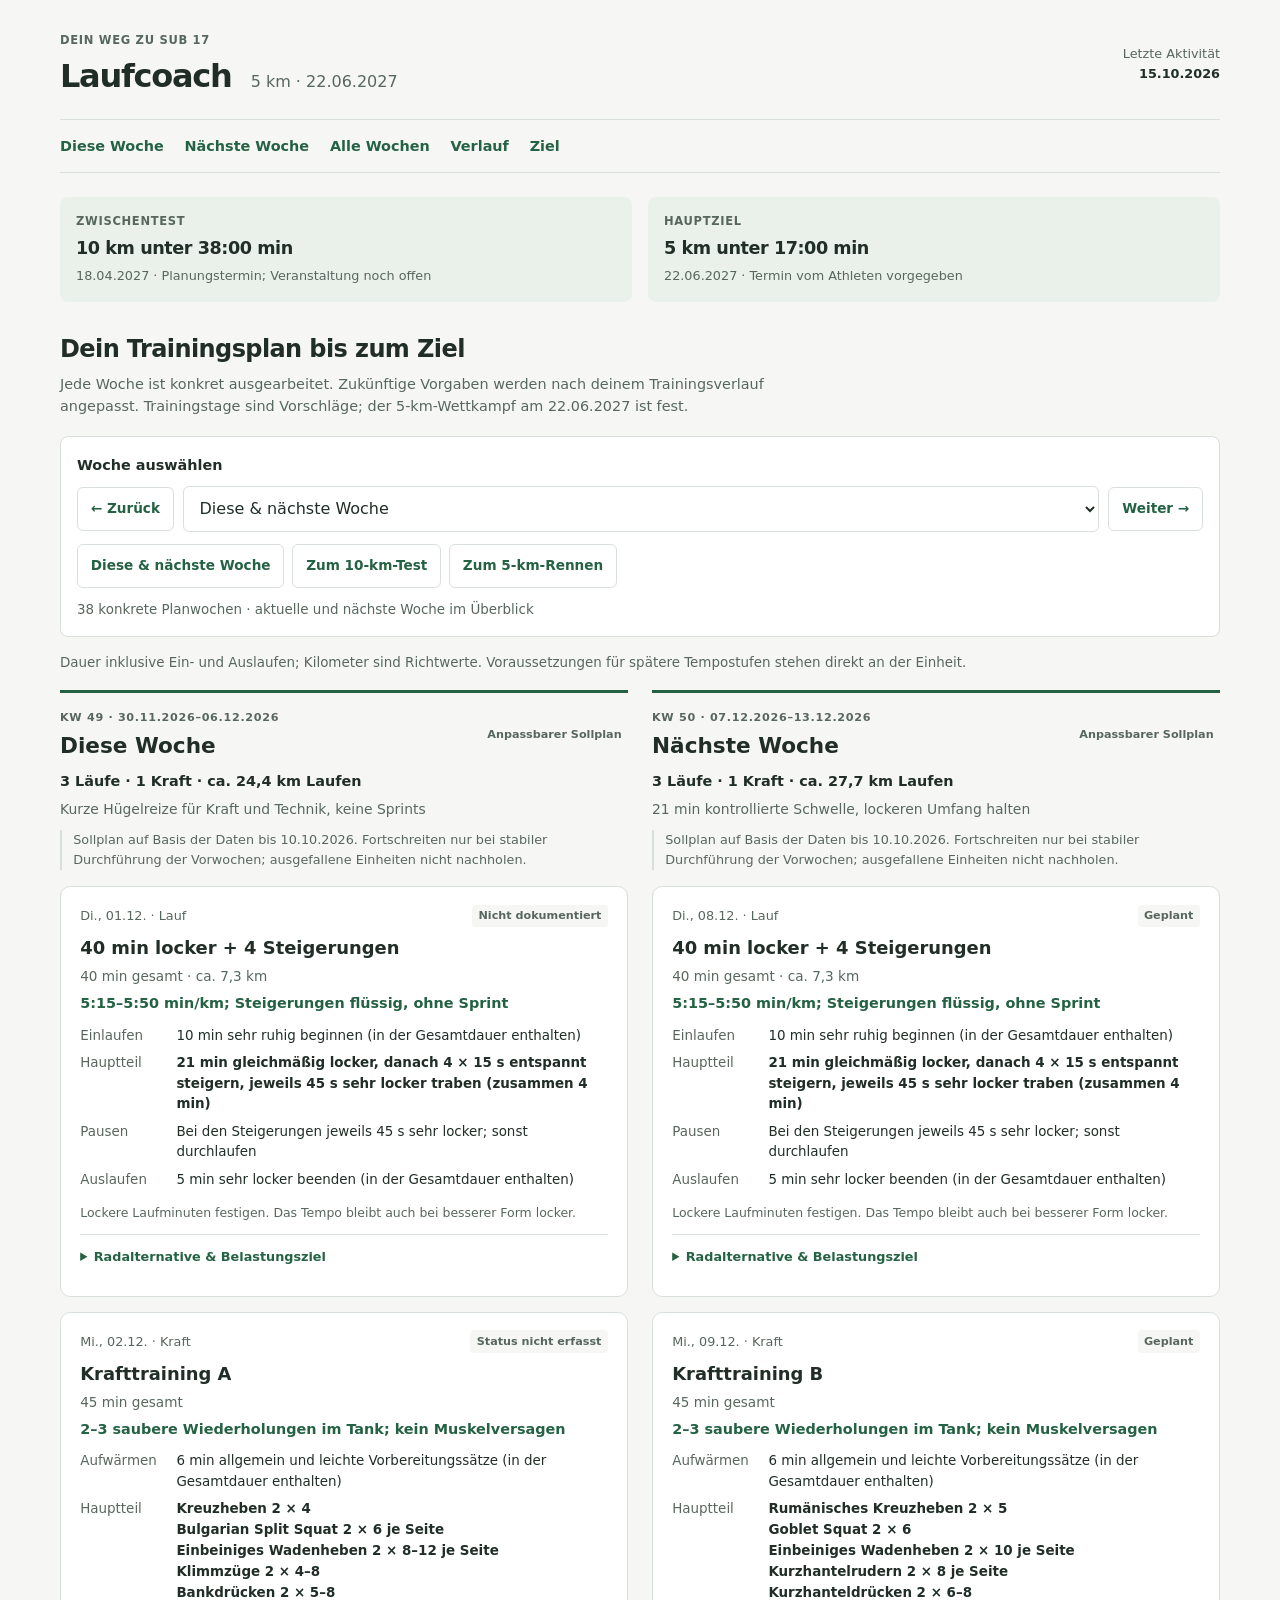
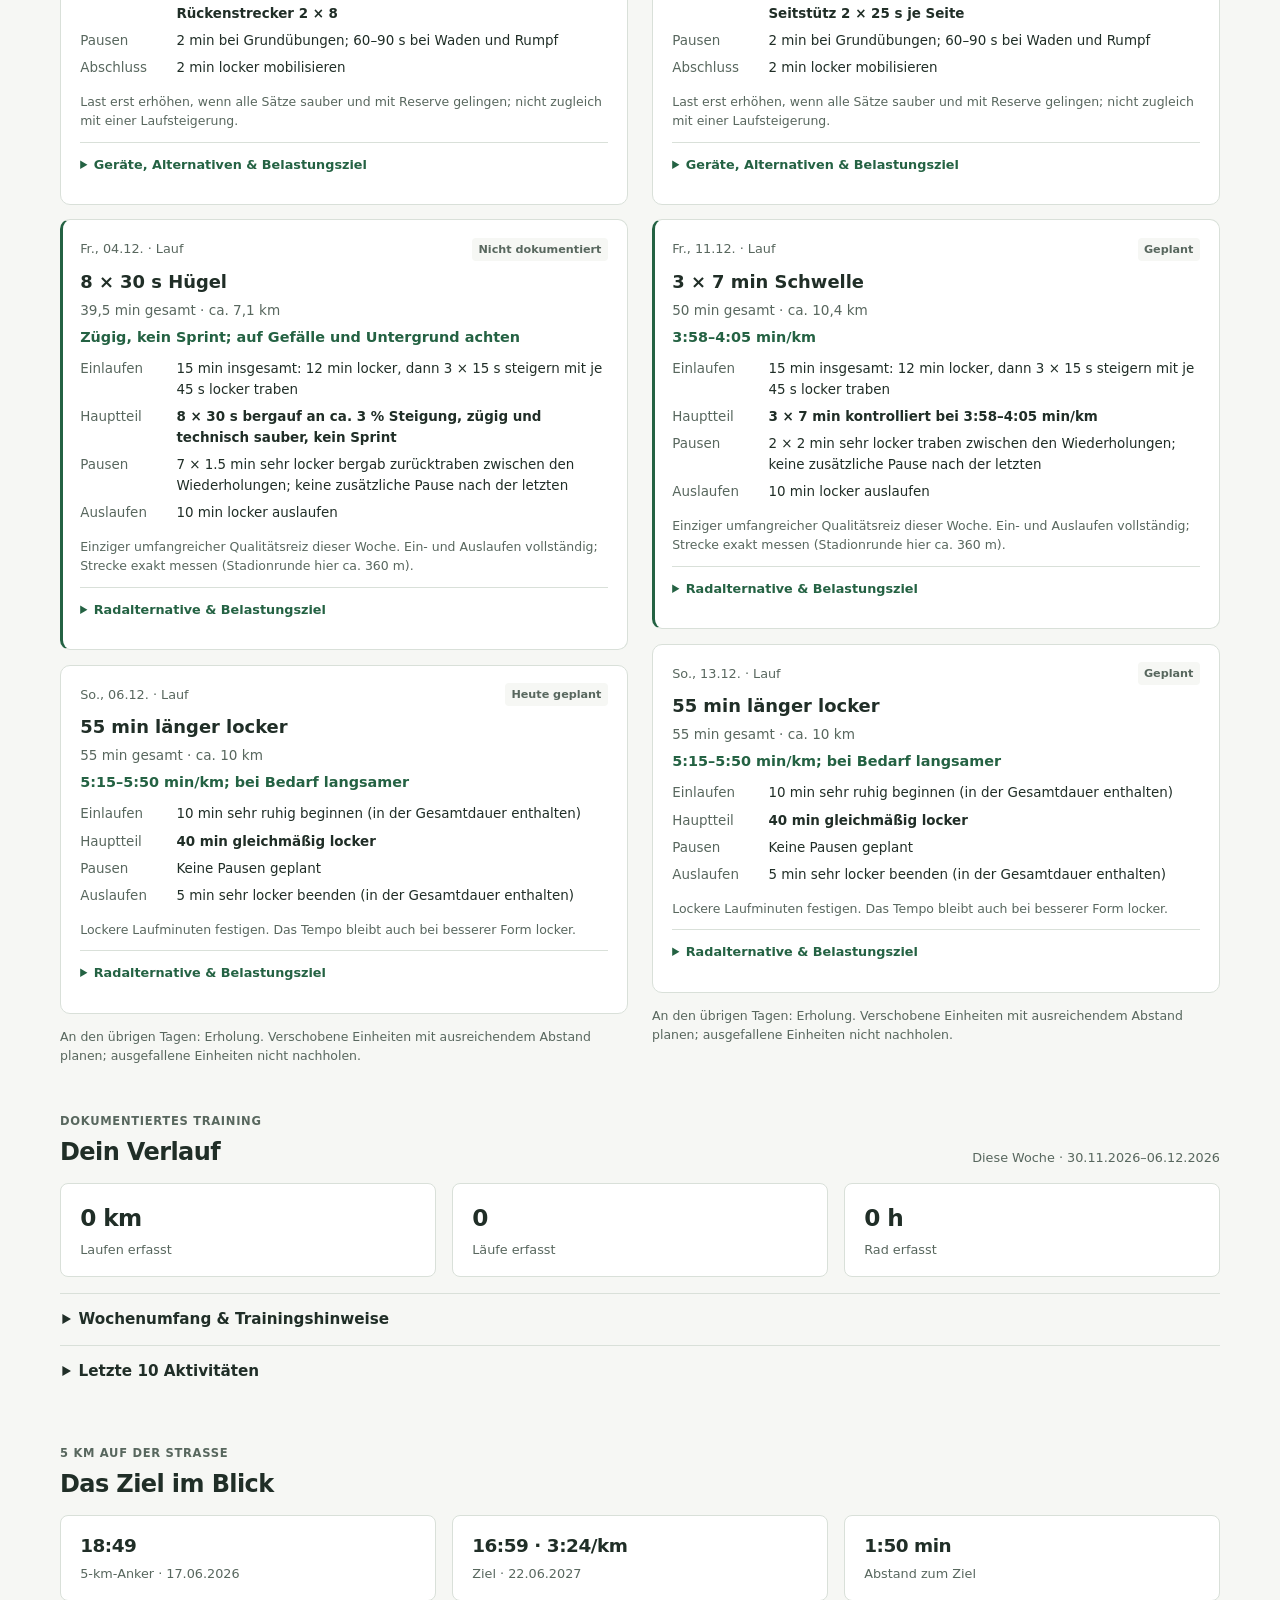
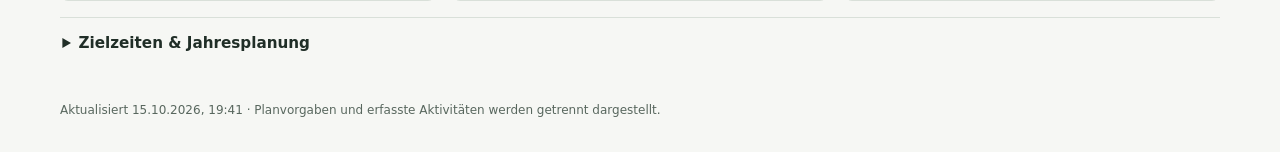
==== commit ae8154a5: "data: import new Garmin activities" ====
--- a/dashboard/index.html
+++ b/dashboard/index.html
@@ -6,7 +6,7 @@
   <meta name="color-scheme" content="light dark">
   <title>Laufcoach · Dein Trainingsplan</title>
   <link rel="stylesheet" href="style.css">
-  <script>window.DASHBOARD_DATA = {"generated_at": "2026-10-10T17:56:53+02:00", "today": "2026-10-10", "season": {"plan_start": "2026-10-05", "plan_end": "2027-06-27", "updated_on": "2026-10-10", "primary_goal": {"date": "2027-06-22", "distance_km": 5, "target_seconds": 1019, "title": "5 km unter 17:00 min", "date_status": "Termin vom Athleten vorgegeben"}, "test_goal": {"date": "2027-04-18", "distance_km": 10, "target_seconds": 2279, "title": "10 km unter 38:00 min", "date_status": "Planungstermin; Veranstaltung noch offen", "recommended_window": "April 2027, bevorzugt 10.–25.04."}, "planning_note": "Vollständiger Sollplan auf Basis der Daten bis 10.10.2026. Nach jeder Trainingswoche abgleichen; spätere Tempostufen sind an die jeweils angegebenen Voraussetzungen gebunden. Der 10-km-Test ersetzt den bisher vorgesehenen 5-km-Formcheck im Frühjahr.", "phases": [{"period": "Oktober–November 2026", "start": "2026-10-05", "end": "2026-11-29", "phase": "Drei Läufe stabilisieren", "focus": "Kontrollierte Schwelle und kurze 400er wechseln sich ab. Laufminuten langsam aufbauen; jede vierte Woche entlasten."}, {"period": "Dezember 2026–Januar 2027", "start": "2026-11-30", "end": "2027-01-31", "phase": "Aerobe Basis und Kraft", "focus": "Längere lockere Läufe, Schwelle und dosierte Hügelreize. Feiertage und Entlastungswochen bewusst kürzer."}, {"period": "Februar–März 2027", "start": "2027-02-01", "end": "2027-03-28", "phase": "10-km-Tempohärte", "focus": "Längere kontrollierte Abschnitte in Richtung 3:48 min/km; 400er erhalten Tempogefühl und Abwechslung."}, {"period": "April 2027", "start": "2027-03-29", "end": "2027-04-25", "phase": "10-km-Test und Erholung", "focus": "Testlauf unter 38 min am vorläufigen 18.04., danach eine ruhige Woche und neue Pace-Einordnung."}, {"period": "Ende April–13. Juni 2027", "start": "2027-04-26", "end": "2027-06-13", "phase": "5-km-spezifischer Aufbau", "focus": "400er, 800er und 1000er gezielt kombinieren. Zielpace nur bei erfüllten Voraussetzungen, keine automatische Beschleunigung."}, {"period": "14.–27. Juni 2027", "start": "2027-06-14", "end": "2027-06-27", "phase": "Taper und Zielrennen", "focus": "Laufminuten reduzieren, kurze schnelle Abschnitte erhalten. Dienstag 22.06.: 5 km unter 17 min; anschließend Erholung."}]}, "header": {"title": "Laufcoach Dashboard", "goal": "5 km sub 17 im Juni 2027", "phase": "Phase 2 – Aerobe Basis und Schwelle", "focus": "Nach zügigem Lauf und zwei intensiven Tagen am 09./10.10. Erholung priorisieren; am 11.10. Ruhetag, höchstens optional 20 min sehr locker", "next_milestone": "10-km-Test unter 38 min im April 2027; Planungstermin 18.04."}, "plan": {"week_start": "2026-10-05", "week_end": "2026-10-11", "phase": "Phase 2 – Aerobe Basis und Schwelle", "focus": "Nach zügigem Lauf und zwei intensiven Tagen am 09./10.10. Erholung priorisieren; am 11.10. Ruhetag, höchstens optional 20 min sehr locker", "planned_sessions": [{"id": "2026-W41-run-easy", "status": "completed", "completed_activity_id": "local-332b56b2538fd5fa", "completion_note": "Laufplatz am 08.10. belegt: 9,00 km in 43:19 min bei 4:49 min/km. Länger und schneller als geplant; moderat statt locker.", "type": "run", "title": "30 min locker", "priority": 1, "scheduled_date": "2026-10-06", "target_intensity": "LIT", "target_duration_min": 30, "target_distance_km": 5.5, "warmup": "10 min sehr ruhig anlaufen (Teil der 30 min)", "main_set": "15 min locker und gleichmäßig", "recovery": "Keine Pausen geplant", "cooldown": "5 min locker beenden (gesamt 30 min)", "target_pace": "5:15–5:50 min/km", "rpe_target": "3/10", "description": "Ruhiger Einstieg nach den Intervallen vom 03.10. (Garmin-Datum korrigiert); keine Nachholkilometer.", "alternatives": "Statt dieses Laufs 40–50 min Rad locker bei ca. 150–180 W; ersetzt den Lauf.", "display_status": "erledigt", "matched_activity_id": "local-332b56b2538fd5fa", "match_reason": "Nach Aktivitätsanalyse ausdrücklich zugeordnet"}, {"id": "2026-W41-strength", "type": "strength", "title": "Krafttraining dosiert", "priority": 2, "scheduled_date": "2026-10-07", "target_intensity": "moderate", "target_duration_min": 50, "warmup": "8 min allgemein aufwärmen, darin 2 leichte Vorbereitungssätze Kreuzheben", "main_set": "Kreuzheben 2 × 4–5\nBulgarian Split Squat 2 × 6 je Seite\nEinbeiniges Wadenheben 2 × 8–12 je Seite\nKlimmzüge 3 × 4–8\nBankdrücken 3 × 5–8\nRückenstrecker 2 × 8–12", "recovery": "2–3 min bei Grundübungen, 60–90 s bei Ergänzungsübungen", "cooldown": "2 min locker mobilisieren; Hauptteil mit Pausen ca. 40 min", "target_pace": "2–3 Wiederholungen im Tank; kein Muskelversagen", "rpe_target": "6/10", "setup": "Kreuzheben: Langhantel vom Boden. Split Squat: hinterer Fuß auf der Bank, Kurzhanteln seitlich. Wadenheben: Kurzhantel, freie Hand am Rack. Klimmzüge: Rackstange, bei Bedarf Bandunterstützung. Bankdrücken: Langhantel im Half Rack mit Sicherheitsablagen. Rückenstrecker: Hyperextension-Bank. Für alle Übungen die Last so wählen, dass 2–3 saubere Wiederholungen übrig bleiben.", "alternatives": "Split Squat bei unsicherem Stand durch Ausfallschritte am Boden ersetzen; Klimmzüge durch Kurzhantelrudern 3 × 6–10 je Seite; Bankdrücken durch Kurzhanteldrücken mit gleicher Satzzahl. Bei Zeitmangel einen Satz der Oberkörperübungen streichen, Pausen nicht verkürzen.", "description": "Unterkörpervolumen begrenzt, damit der folgende Qualitätslauf nicht beeinträchtigt wird.", "display_status": "info"}, {"id": "2026-W41-run-threshold", "status": "completed", "completed_activity_id": "local-7ed4eb324c8d1bd3", "completion_note": "Qualitätsplatz am 10.10. durch 8 × 400 m belegt; die geplante Schwelle wurde nicht ausgeführt. Die zusätzliche schwellennahe Radfahrt am 09.10. zählt separat zur Belastung.", "type": "run", "title": "2 × 6 min kontrollierte Schwelle", "priority": 3, "scheduled_date": "2026-10-09", "target_intensity": "hard", "target_duration_min": 45, "target_distance_km": 9, "warmup": "15 min insgesamt: 12 min locker, dann 3 × 15 s steigern mit je 45 s locker traben", "main_set": "2 × 6 min gleichmäßig bei 3:58–4:05 min/km", "recovery": "Einmal 3 min locker traben zwischen den beiden Abschnitten", "cooldown": "15 min locker auslaufen (gesamt 45 min)", "target_pace": "3:58–4:05 min/km; nicht schneller abschließen", "rpe_target": "7/10", "description": "Einziger geplanter harter Ausdauerreiz; vollständiges Ein- und Auslaufen und gleichmäßige Abschnitte.", "alternatives": "Statt dieses Laufs 15 min locker Rad, 3 × 8 min bei ca. 255–270 W mit 4 min locker, danach 10 min ausfahren. Ersetzt den Lauf und zählt als harter Reiz.", "display_status": "erledigt", "matched_activity_id": "local-7ed4eb324c8d1bd3", "match_reason": "Nach Aktivitätsanalyse ausdrücklich zugeordnet"}, {"id": "2026-W41-run-long", "type": "run", "title": "Ruhetag bevorzugt · optional 20 min sehr locker", "status": "optional", "priority": 4, "scheduled_date": "2026-10-11", "target_intensity": "LIT", "target_duration_min": 20, "target_distance_km": 3.3, "warmup": "5 min sehr ruhig beginnen, nur wenn der optionale Lauf gewählt wird", "main_set": "10 min sehr locker; keine Steigerungen und keine Endbeschleunigung", "recovery": "Keine Pausen geplant", "cooldown": "5 min sehr locker beenden (gesamt 20 min)", "target_pace": "5:40–6:10 min/km oder langsamer; Erholung hat Vorrang", "rpe_target": "2–3/10", "description": "Hauptvorgabe ist ein Ruhetag nach Radbelastung am 09.10. und 400ern am 10.10. Nur bei normaler Erholung optional kurz laufen; kein dritter Lauf als Pflicht.", "alternatives": "Bevorzugt Ruhetag. Falls aktive Erholung gewünscht und gut vertragen: höchstens 25 min Rad sehr locker bei 120–150 W statt des optionalen Laufs.", "display_status": "optional"}], "next_milestone": "10-km-Test unter 38 min im April 2027; Planungstermin 18.04."}, "plan_weeks": [{"key": "week-2026-10-05", "label": "Diese Woche", "plan": {"week_start": "2026-10-05", "week_end": "2026-10-11", "phase": "Phase 2 – Aerobe Basis und Schwelle", "focus": "Nach zügigem Lauf und zwei intensiven Tagen am 09./10.10. Erholung priorisieren; am 11.10. Ruhetag, höchstens optional 20 min sehr locker", "planned_sessions": [{"id": "2026-W41-run-easy", "status": "completed", "completed_activity_id": "local-332b56b2538fd5fa", "completion_note": "Laufplatz am 08.10. belegt: 9,00 km in 43:19 min bei 4:49 min/km. Länger und schneller als geplant; moderat statt locker.", "type": "run", "title": "30 min locker", "priority": 1, "scheduled_date": "2026-10-06", "target_intensity": "LIT", "target_duration_min": 30, "target_distance_km": 5.5, "warmup": "10 min sehr ruhig anlaufen (Teil der 30 min)", "main_set": "15 min locker und gleichmäßig", "recovery": "Keine Pausen geplant", "cooldown": "5 min locker beenden (gesamt 30 min)", "target_pace": "5:15–5:50 min/km", "rpe_target": "3/10", "description": "Ruhiger Einstieg nach den Intervallen vom 03.10. (Garmin-Datum korrigiert); keine Nachholkilometer.", "alternatives": "Statt dieses Laufs 40–50 min Rad locker bei ca. 150–180 W; ersetzt den Lauf.", "display_status": "erledigt", "matched_activity_id": "local-332b56b2538fd5fa", "match_reason": "Nach Aktivitätsanalyse ausdrücklich zugeordnet"}, {"id": "2026-W41-strength", "type": "strength", "title": "Krafttraining dosiert", "priority": 2, "scheduled_date": "2026-10-07", "target_intensity": "moderate", "target_duration_min": 50, "warmup": "8 min allgemein aufwärmen, darin 2 leichte Vorbereitungssätze Kreuzheben", "main_set": "Kreuzheben 2 × 4–5\nBulgarian Split Squat 2 × 6 je Seite\nEinbeiniges Wadenheben 2 × 8–12 je Seite\nKlimmzüge 3 × 4–8\nBankdrücken 3 × 5–8\nRückenstrecker 2 × 8–12", "recovery": "2–3 min bei Grundübungen, 60–90 s bei Ergänzungsübungen", "cooldown": "2 min locker mobilisieren; Hauptteil mit Pausen ca. 40 min", "target_pace": "2–3 Wiederholungen im Tank; kein Muskelversagen", "rpe_target": "6/10", "setup": "Kreuzheben: Langhantel vom Boden. Split Squat: hinterer Fuß auf der Bank, Kurzhanteln seitlich. Wadenheben: Kurzhantel, freie Hand am Rack. Klimmzüge: Rackstange, bei Bedarf Bandunterstützung. Bankdrücken: Langhantel im Half Rack mit Sicherheitsablagen. Rückenstrecker: Hyperextension-Bank. Für alle Übungen die Last so wählen, dass 2–3 saubere Wiederholungen übrig bleiben.", "alternatives": "Split Squat bei unsicherem Stand durch Ausfallschritte am Boden ersetzen; Klimmzüge durch Kurzhantelrudern 3 × 6–10 je Seite; Bankdrücken durch Kurzhanteldrücken mit gleicher Satzzahl. Bei Zeitmangel einen Satz der Oberkörperübungen streichen, Pausen nicht verkürzen.", "description": "Unterkörpervolumen begrenzt, damit der folgende Qualitätslauf nicht beeinträchtigt wird.", "display_status": "info"}, {"id": "2026-W41-run-threshold", "status": "completed", "completed_activity_id": "local-7ed4eb324c8d1bd3", "completion_note": "Qualitätsplatz am 10.10. durch 8 × 400 m belegt; die geplante Schwelle wurde nicht ausgeführt. Die zusätzliche schwellennahe Radfahrt am 09.10. zählt separat zur Belastung.", "type": "run", "title": "2 × 6 min kontrollierte Schwelle", "priority": 3, "scheduled_date": "2026-10-09", "target_intensity": "hard", "target_duration_min": 45, "target_distance_km": 9, "warmup": "15 min insgesamt: 12 min locker, dann 3 × 15 s steigern mit je 45 s locker traben", "main_set": "2 × 6 min gleichmäßig bei 3:58–4:05 min/km", "recovery": "Einmal 3 min locker traben zwischen den beiden Abschnitten", "cooldown": "15 min locker auslaufen (gesamt 45 min)", "target_pace": "3:58–4:05 min/km; nicht schneller abschließen", "rpe_target": "7/10", "description": "Einziger geplanter harter Ausdauerreiz; vollständiges Ein- und Auslaufen und gleichmäßige Abschnitte.", "alternatives": "Statt dieses Laufs 15 min locker Rad, 3 × 8 min bei ca. 255–270 W mit 4 min locker, danach 10 min ausfahren. Ersetzt den Lauf und zählt als harter Reiz.", "display_status": "erledigt", "matched_activity_id": "local-7ed4eb324c8d1bd3", "match_reason": "Nach Aktivitätsanalyse ausdrücklich zugeordnet"}, {"id": "2026-W41-run-long", "type": "run", "title": "Ruhetag bevorzugt · optional 20 min sehr locker", "status": "optional", "priority": 4, "scheduled_date": "2026-10-11", "target_intensity": "LIT", "target_duration_min": 20, "target_distance_km": 3.3, "warmup": "5 min sehr ruhig beginnen, nur wenn der optionale Lauf gewählt wird", "main_set": "10 min sehr locker; keine Steigerungen und keine Endbeschleunigung", "recovery": "Keine Pausen geplant", "cooldown": "5 min sehr locker beenden (gesamt 20 min)", "target_pace": "5:40–6:10 min/km oder langsamer; Erholung hat Vorrang", "rpe_target": "2–3/10", "description": "Hauptvorgabe ist ein Ruhetag nach Radbelastung am 09.10. und 400ern am 10.10. Nur bei normaler Erholung optional kurz laufen; kein dritter Lauf als Pflicht.", "alternatives": "Bevorzugt Ruhetag. Falls aktive Erholung gewünscht und gut vertragen: höchstens 25 min Rad sehr locker bei 120–150 W statt des optionalen Laufs.", "display_status": "optional"}], "next_milestone": "10-km-Test unter 38 min im April 2027; Planungstermin 18.04."}, "warnings": [{"level": "warning", "text": "Harte Ausdauerreize am 09.10. und 10.10. dokumentiert. Erholung priorisieren; künftig mindestens einen lockeren Tag dazwischen planen."}], "unmatched_activities": [{"activity_id": "local-7848416a16dc7935", "source_file": "09102026.csv", "date": "2026-10-09", "sport": "bike", "session_name": "Rad: 3 × 5 min schwellennahe Belastung", "duration_min": 60.0, "distance_km": 33.97, "avg_pace_sec_per_km": null, "avg_speed_kmh": 34.0, "avg_hr": null, "max_hr": null, "avg_power": 216.0, "max_power": 275.0, "elevation_gain_m": 0.0, "training_effect": null, "rpe": null, "completed": true, "notes": "", "intensity": "hard"}], "week_summary": {"week_start": "2026-10-05", "week_end": "2026-10-11", "week_label": "KW 41", "run_km": 17.09, "bike_hours": 1.0, "run_sessions": 2, "bike_sessions": 1, "strength_sessions": 0, "hard_endurance_sessions": 2, "lit_sessions": 0, "moderate_sessions": 1, "hard_sessions": 2, "total_duration_min": 149.5}, "intensity": {"LIT": 0, "moderate": 1, "hard": 2}}, {"key": "week-2026-10-12", "label": "Nächste Woche", "plan": {"week_start": "2026-10-12", "week_end": "2026-10-18", "phase": "Phase 2 – Aerobe Basis und Schwelle", "focus": "Nach zwei intensiven Tagen ruhig beginnen: 25 min locker, dosierte Kraft, bedingt 2 × 6 min Schwelle und 45 min locker", "planning_note": "Aktivitäten bis 10.10. berücksichtigt: Radbelastung und 400er an aufeinanderfolgenden Tagen. Keine weitere Intensität zum Plan ergänzen. Bei anhaltender Ermüdung den Schwellenlauf durch 30 min locker ersetzen.", "planned_sessions": [{"id": "2026-W42-run-easy", "type": "run", "title": "25 min locker", "priority": 1, "scheduled_date": "2026-10-13", "target_intensity": "LIT", "target_duration_min": 25, "target_distance_km": 4.5, "warmup": "10 min sehr ruhig anlaufen (Teil der 25 min)", "main_set": "10 min locker und gleichmäßig", "recovery": "Keine Pausen geplant", "cooldown": "5 min locker beenden (gesamt 25 min)", "target_pace": "5:15–5:50 min/km", "rpe_target": "3/10", "description": "Ruhiger Wochenbeginn. Die Laufhäufigkeit festigen, ohne zusätzliche Minuten oder Tempo hinzuzunehmen.", "alternatives": "Statt dieses Laufs 40–50 min Rad locker bei ca. 150–180 W; ersetzt den Lauf.", "display_status": "offen"}, {"id": "2026-W42-strength", "type": "strength", "title": "Krafttraining dosiert", "priority": 2, "scheduled_date": "2026-10-14", "target_intensity": "moderate", "target_duration_min": 50, "warmup": "8 min allgemein aufwärmen, darin 2 leichte Vorbereitungssätze Kreuzheben", "main_set": "Kreuzheben 2 × 4–5\nBulgarian Split Squat 2 × 6 je Seite\nEinbeiniges Wadenheben 2 × 8–12 je Seite\nKlimmzüge 3 × 4–8\nBankdrücken 3 × 5–8\nRückenstrecker 2 × 8–12", "recovery": "2–3 min bei Grundübungen, 60–90 s bei Ergänzungsübungen", "cooldown": "2 min locker mobilisieren; Hauptteil mit Pausen ca. 40 min", "target_pace": "2–3 Wiederholungen im Tank; kein Muskelversagen", "rpe_target": "6/10", "setup": "Kreuzheben: Langhantel vom Boden. Split Squat: hinterer Fuß auf der Bank, Kurzhanteln seitlich. Wadenheben: Kurzhantel, freie Hand am Rack. Klimmzüge: Rackstange, bei Bedarf Bandunterstützung. Bankdrücken: Langhantel im Half Rack mit Sicherheitsablagen. Rückenstrecker: Hyperextension-Bank. Für alle Übungen die Last so wählen, dass 2–3 saubere Wiederholungen übrig bleiben.", "alternatives": "Split Squat bei unsicherem Stand durch Ausfallschritte am Boden ersetzen; Klimmzüge durch Kurzhantelrudern 3 × 6–10 je Seite; Bankdrücken durch Kurzhanteldrücken mit gleicher Satzzahl. Bei Zeitmangel einen Satz der Oberkörperübungen streichen, Pausen nicht verkürzen.", "description": "Unterkörpervolumen begrenzt, damit der folgende Qualitätslauf nicht beeinträchtigt wird.", "display_status": "info"}, {"id": "2026-W42-run-threshold", "condition": "Nur bei normaler Erholung nach der Belastungsfolge vom 08.–10.10. und locker vertragenem Lauf am 13.10.; kein zusätzliches Rad-HIIT.", "fallback": "Bei anhaltender Ermüdung 30 min locker bei 5:15–5:50 min/km: 10 min anlaufen, 15 min locker, 5 min auslaufen. Bei Beschwerden Ruhetag und Plan neu beurteilen.", "type": "run", "title": "2 × 6 min kontrollierte Schwelle", "priority": 3, "scheduled_date": "2026-10-16", "target_intensity": "hard", "target_duration_min": 45, "target_distance_km": 9, "warmup": "15 min insgesamt: 12 min locker, dann 3 × 15 s steigern mit je 45 s locker traben", "main_set": "2 × 6 min gleichmäßig bei 3:58–4:05 min/km", "recovery": "Einmal 3 min locker traben zwischen den beiden Abschnitten", "cooldown": "15 min locker auslaufen (gesamt 45 min)", "target_pace": "3:58–4:05 min/km; nicht schneller abschließen", "rpe_target": "7/10", "description": "Einziger geplanter harter Ausdauerreiz; vollständiges Ein- und Auslaufen und gleichmäßige Abschnitte.", "alternatives": "Statt dieses Laufs 15 min locker Rad, 3 × 8 min bei ca. 255–270 W mit 4 min locker, danach 10 min ausfahren. Ersetzt den Lauf und zählt als harter Reiz.", "display_status": "offen"}, {"id": "2026-W42-run-long", "type": "run", "title": "45 min locker", "priority": 4, "scheduled_date": "2026-10-18", "target_intensity": "LIT", "target_duration_min": 45, "target_distance_km": 8, "warmup": "10 min sehr ruhig beginnen (Teil der 45 min)", "main_set": "30 min gleichmäßig locker ohne Endbeschleunigung", "recovery": "Keine Pausen geplant", "cooldown": "5 min locker beenden (gesamt 45 min)", "target_pace": "5:15–5:50 min/km", "rpe_target": "3–4/10", "description": "Dritter Lauf als ruhiger Umfangsreiz. Dauer wie in KW 41; keine Endbeschleunigung und keine Nachholkilometer.", "alternatives": "Statt dieses Laufs 60–75 min Rad locker bei ca. 150–180 W; ersetzt den Lauf.", "display_status": "offen"}], "next_milestone": "10-km-Test unter 38 min im April 2027; Planungstermin 18.04.", "provisional": true}, "warnings": [{"level": "info", "text": "Geplante Prioritätseinheit noch offen: 25 min locker."}], "unmatched_activities": [], "week_summary": {}, "intensity": {"LIT": 0, "moderate": 0, "hard": 0}}, {"key": "week-2026-10-19", "label": "KW 43", "plan": {"week_start": "2026-10-19", "week_end": "2026-10-25", "phase": "Drei Läufe stabilisieren", "focus": "400er wieder aufnehmen, Laufminuten stabil halten", "planning_note": "Sollplan auf Basis der Daten bis 10.10.2026. Fortschreiten nur bei stabiler Durchführung der Vorwochen; ausgefallene Einheiten nicht nachholen.", "provisional": true, "week_type": "normal", "planned_sessions": [{"id": "2026-10-23-run", "type": "run", "title": "6 × 400 m kontrolliert", "priority": 1, "scheduled_date": "2026-10-23", "target_intensity": "hard", "target_duration_min": 41.5, "target_distance_km": 8.2, "warmup": "15 min insgesamt: 12 min locker, dann 3 × 15 s steigern mit je 45 s locker traben", "main_set": "6 × 400 m in 88–90 s je Wiederholung (3:40–3:45 min/km); gleichmäßig, keine schnelle Schlusswiederholung", "recovery": "5 × 1.5 min sehr locker traben zwischen den Wiederholungen; keine zusätzliche Pause nach der letzten", "cooldown": "10 min locker auslaufen", "target_pace": "3:40–3:45 min/km", "rpe_target": "7–8/10", "alternatives": "Statt des gesamten Laufs 50 min Rad: 12 min locker, 3 × 6 min bei ca. 255–270 W, dazwischen 2 × 3 min locker, 14 min ausfahren. Zählt als harter Reiz und ersetzt den Lauf; bei Ermüdung alle 50 min locker bei 150–180 W.", "duration_components_min": {"warmup": 15, "main": 9.0, "recovery": 7.5, "cooldown": 10}, "duration_is_estimate": true, "description": "Einziger umfangreicher Qualitätsreiz dieser Woche. Ein- und Auslaufen vollständig; Strecke exakt messen (Stadionrunde hier ca. 360 m).", "display_status": "offen"}, {"id": "2026-10-20-run", "type": "run", "title": "30 min locker", "priority": 2, "scheduled_date": "2026-10-20", "target_intensity": "LIT", "target_duration_min": 30, "target_distance_km": 5.5, "warmup": "10 min sehr ruhig beginnen (in der Gesamtdauer enthalten)", "main_set": "15 min gleichmäßig locker", "recovery": "Keine Pausen geplant", "cooldown": "5 min sehr locker beenden (in der Gesamtdauer enthalten)", "target_pace": "5:15–5:50 min/km; bei Bedarf langsamer", "rpe_target": "3–4/10", "alternatives": "Statt dieses Laufs 39 min Rad locker bei ca. 150–180 W; ersetzt den Lauf vollständig.", "duration_components_min": {"warmup": 10, "main": 15.0, "recovery": 0.0, "cooldown": 5}, "description": "Lockere Laufminuten festigen. Das Tempo bleibt auch bei besserer Form locker.", "display_status": "offen"}, {"id": "2026-10-25-run", "type": "run", "title": "45 min länger locker", "priority": 2, "scheduled_date": "2026-10-25", "target_intensity": "LIT", "target_duration_min": 45, "target_distance_km": 8.2, "warmup": "10 min sehr ruhig beginnen (in der Gesamtdauer enthalten)", "main_set": "30 min gleichmäßig locker", "recovery": "Keine Pausen geplant", "cooldown": "5 min sehr locker beenden (in der Gesamtdauer enthalten)", "target_pace": "5:15–5:50 min/km; bei Bedarf langsamer", "rpe_target": "3–4/10", "alternatives": "Statt dieses Laufs 58 min Rad locker bei ca. 150–180 W; ersetzt den Lauf vollständig.", "duration_components_min": {"warmup": 10, "main": 30.0, "recovery": 0.0, "cooldown": 5}, "description": "Lockere Laufminuten festigen. Das Tempo bleibt auch bei besserer Form locker.", "display_status": "offen"}, {"id": "2026-10-21-strength", "type": "strength", "title": "Krafttraining A", "priority": 3, "scheduled_date": "2026-10-21", "target_intensity": "moderate", "target_duration_min": 45, "warmup": "6 min allgemein und leichte Vorbereitungssätze (in der Gesamtdauer enthalten)", "main_set": "Kreuzheben 2 × 4\nBulgarian Split Squat 2 × 6 je Seite\nEinbeiniges Wadenheben 2 × 8–12 je Seite\nKlimmzüge 2 × 4–8\nBankdrücken 2 × 5–8\nRückenstrecker 2 × 8", "recovery": "2 min bei Grundübungen; 60–90 s bei Waden und Rumpf", "cooldown": "2 min locker mobilisieren", "target_pace": "2–3 saubere Wiederholungen im Tank; kein Muskelversagen", "rpe_target": "6–7/10", "duration_components_min": {"warmup": 6, "main_and_recovery": 37, "cooldown": 2}, "setup": "Kreuzheben/Rumänisches Kreuzheben: Langhantel, bei leichter Variante Kurzhanteln. Split Squat: hinterer Fuß auf Bank, Kurzhanteln seitlich. Goblet Squat: Kurzhantel vor Brust. Wadenheben: Kurzhantel, freie Hand am Rack. Klimmzüge: Rackstange, bei Bedarf Band. Bankdrücken: Bank im Half Rack mit Sicherheitsablagen; Kurzhanteldrücken auf Bank. Rudern: freie Hand auf Bank. Rückenstrecker: Hyperextension-Bank. Seitstütz: Boden.", "alternatives": "Split Squat durch Ausfallschritte am Boden ersetzen; Klimmzüge durch Kurzhantelrudern 2 × 8 je Seite. Für Rückenstrecker: Bird Dog 2 × 6 je Seite. Last reduzieren, wenn Lauftraining beeinträchtigt wird.", "description": "Last erst erhöhen, wenn alle Sätze sauber und mit Reserve gelingen; nicht zugleich mit einer Laufsteigerung.", "display_status": "info"}], "next_milestone": "10-km-Test unter 38 min im April 2027; Planungstermin 18.04."}, "warnings": [{"level": "info", "text": "Geplante Prioritätseinheit noch offen: 6 × 400 m kontrolliert."}], "unmatched_activities": [], "week_summary": {}, "intensity": {"LIT": 0, "moderate": 0, "hard": 0}}, {"key": "week-2026-10-26", "label": "KW 44", "plan": {"week_start": "2026-10-26", "week_end": "2026-11-01", "phase": "Drei Läufe stabilisieren", "focus": "Erste Entlastung: weniger Laufminuten, kontrollierte Schwelle", "planning_note": "Sollplan auf Basis der Daten bis 10.10.2026. Fortschreiten nur bei stabiler Durchführung der Vorwochen; ausgefallene Einheiten nicht nachholen.", "provisional": true, "week_type": "deload", "planned_sessions": [{"id": "2026-10-30-run", "type": "run", "title": "2 × 6 min Schwelle", "priority": 1, "scheduled_date": "2026-10-30", "target_intensity": "hard", "target_duration_min": 40, "target_distance_km": 8.0, "warmup": "15 min insgesamt: 12 min locker, dann 3 × 15 s steigern mit je 45 s locker traben", "main_set": "2 × 6 min kontrolliert bei 3:58–4:05 min/km", "recovery": "1 × 3 min sehr locker traben zwischen den Wiederholungen; keine zusätzliche Pause nach der letzten", "cooldown": "10 min locker auslaufen", "target_pace": "3:58–4:05 min/km", "rpe_target": "7–8/10", "alternatives": "Statt des gesamten Laufs 50 min Rad: 12 min locker, 3 × 6 min bei ca. 255–270 W, dazwischen 2 × 3 min locker, 14 min ausfahren. Zählt als harter Reiz und ersetzt den Lauf; bei Ermüdung alle 50 min locker bei 150–180 W.", "duration_components_min": {"warmup": 15, "main": 12, "recovery": 3, "cooldown": 10}, "duration_is_estimate": false, "description": "Einziger umfangreicher Qualitätsreiz dieser Woche. Ein- und Auslaufen vollständig; Strecke exakt messen (Stadionrunde hier ca. 360 m).", "display_status": "offen"}, {"id": "2026-10-27-run", "type": "run", "title": "30 min locker", "priority": 2, "scheduled_date": "2026-10-27", "target_intensity": "LIT", "target_duration_min": 30, "target_distance_km": 5.5, "warmup": "10 min sehr ruhig beginnen (in der Gesamtdauer enthalten)", "main_set": "15 min gleichmäßig locker", "recovery": "Keine Pausen geplant", "cooldown": "5 min sehr locker beenden (in der Gesamtdauer enthalten)", "target_pace": "5:15–5:50 min/km; bei Bedarf langsamer", "rpe_target": "3–4/10", "alternatives": "Statt dieses Laufs 39 min Rad locker bei ca. 150–180 W; ersetzt den Lauf vollständig.", "duration_components_min": {"warmup": 10, "main": 15.0, "recovery": 0.0, "cooldown": 5}, "description": "Lockere Laufminuten festigen. Das Tempo bleibt auch bei besserer Form locker.", "display_status": "offen"}, {"id": "2026-11-01-run", "type": "run", "title": "40 min länger locker", "priority": 2, "scheduled_date": "2026-11-01", "target_intensity": "LIT", "target_duration_min": 40, "target_distance_km": 7.3, "warmup": "10 min sehr ruhig beginnen (in der Gesamtdauer enthalten)", "main_set": "25 min gleichmäßig locker", "recovery": "Keine Pausen geplant", "cooldown": "5 min sehr locker beenden (in der Gesamtdauer enthalten)", "target_pace": "5:15–5:50 min/km; bei Bedarf langsamer", "rpe_target": "3–4/10", "alternatives": "Statt dieses Laufs 52 min Rad locker bei ca. 150–180 W; ersetzt den Lauf vollständig.", "duration_components_min": {"warmup": 10, "main": 25.0, "recovery": 0.0, "cooldown": 5}, "description": "Lockere Laufminuten festigen. Das Tempo bleibt auch bei besserer Form locker.", "display_status": "offen"}, {"id": "2026-10-28-strength", "type": "strength", "title": "Kraft erhalten – leicht", "priority": 3, "scheduled_date": "2026-10-28", "target_intensity": "moderate", "target_duration_min": 25, "warmup": "6 min allgemein und leichte Vorbereitungssätze (in der Gesamtdauer enthalten)", "main_set": "Goblet Squat 1 × 6\nRumänisches Kreuzheben mit Kurzhanteln 1 × 6\nWadenheben 1 × 10 je Seite\nKurzhantelrudern 2 × 8 je Seite\nKurzhanteldrücken 2 × 8\nSeitstütz 2 × 20 s je Seite", "recovery": "60–90 s zwischen den Sätzen", "cooldown": "2 min locker mobilisieren", "target_pace": "Sehr leicht; 4–5 Wiederholungen im Tank, keine ungewohnten Übungen", "rpe_target": "4/10", "duration_components_min": {"warmup": 6, "main_and_recovery": 17, "cooldown": 2}, "setup": "Kreuzheben/Rumänisches Kreuzheben: Langhantel, bei leichter Variante Kurzhanteln. Split Squat: hinterer Fuß auf Bank, Kurzhanteln seitlich. Goblet Squat: Kurzhantel vor Brust. Wadenheben: Kurzhantel, freie Hand am Rack. Klimmzüge: Rackstange, bei Bedarf Band. Bankdrücken: Bank im Half Rack mit Sicherheitsablagen; Kurzhanteldrücken auf Bank. Rudern: freie Hand auf Bank. Rückenstrecker: Hyperextension-Bank. Seitstütz: Boden.", "alternatives": "Split Squat durch Ausfallschritte am Boden ersetzen; Klimmzüge durch Kurzhantelrudern 2 × 8 je Seite. Für Rückenstrecker: Bird Dog 2 × 6 je Seite. Last reduzieren, wenn Lauftraining beeinträchtigt wird.", "description": "Erhalt und saubere Bewegung, kein Muskelkater provozieren.", "display_status": "info"}], "next_milestone": "10-km-Test unter 38 min im April 2027; Planungstermin 18.04."}, "warnings": [{"level": "info", "text": "Geplante Prioritätseinheit noch offen: 2 × 6 min Schwelle."}], "unmatched_activities": [], "week_summary": {}, "intensity": {"LIT": 0, "moderate": 0, "hard": 0}}, {"key": "week-2026-11-02", "label": "KW 45", "plan": {"week_start": "2026-11-02", "week_end": "2026-11-08", "phase": "Drei Läufe stabilisieren", "focus": "Dritten Schwellenabschnitt ergänzen, alle Abschnitte gleichmäßig", "planning_note": "Sollplan auf Basis der Daten bis 10.10.2026. Fortschreiten nur bei stabiler Durchführung der Vorwochen; ausgefallene Einheiten nicht nachholen.", "provisional": true, "week_type": "normal", "planned_sessions": [{"id": "2026-11-06-run", "type": "run", "title": "3 × 5 min Schwelle", "priority": 1, "scheduled_date": "2026-11-06", "target_intensity": "hard", "target_duration_min": 44, "target_distance_km": 8.9, "warmup": "15 min insgesamt: 12 min locker, dann 3 × 15 s steigern mit je 45 s locker traben", "main_set": "3 × 5 min kontrolliert bei 3:58–4:05 min/km", "recovery": "2 × 2 min sehr locker traben zwischen den Wiederholungen; keine zusätzliche Pause nach der letzten", "cooldown": "10 min locker auslaufen", "target_pace": "3:58–4:05 min/km", "rpe_target": "7–8/10", "alternatives": "Statt des gesamten Laufs 50 min Rad: 12 min locker, 3 × 6 min bei ca. 255–270 W, dazwischen 2 × 3 min locker, 14 min ausfahren. Zählt als harter Reiz und ersetzt den Lauf; bei Ermüdung alle 50 min locker bei 150–180 W.", "duration_components_min": {"warmup": 15, "main": 15, "recovery": 4, "cooldown": 10}, "duration_is_estimate": false, "description": "Einziger umfangreicher Qualitätsreiz dieser Woche. Ein- und Auslaufen vollständig; Strecke exakt messen (Stadionrunde hier ca. 360 m).", "display_status": "offen"}, {"id": "2026-11-03-run", "type": "run", "title": "35 min locker", "priority": 2, "scheduled_date": "2026-11-03", "target_intensity": "LIT", "target_duration_min": 35, "target_distance_km": 6.4, "warmup": "10 min sehr ruhig beginnen (in der Gesamtdauer enthalten)", "main_set": "20 min gleichmäßig locker", "recovery": "Keine Pausen geplant", "cooldown": "5 min sehr locker beenden (in der Gesamtdauer enthalten)", "target_pace": "5:15–5:50 min/km; bei Bedarf langsamer", "rpe_target": "3–4/10", "alternatives": "Statt dieses Laufs 46 min Rad locker bei ca. 150–180 W; ersetzt den Lauf vollständig.", "duration_components_min": {"warmup": 10, "main": 20.0, "recovery": 0.0, "cooldown": 5}, "description": "Lockere Laufminuten festigen. Das Tempo bleibt auch bei besserer Form locker.", "display_status": "offen"}, {"id": "2026-11-08-run", "type": "run", "title": "45 min länger locker", "priority": 2, "scheduled_date": "2026-11-08", "target_intensity": "LIT", "target_duration_min": 45, "target_distance_km": 8.2, "warmup": "10 min sehr ruhig beginnen (in der Gesamtdauer enthalten)", "main_set": "30 min gleichmäßig locker", "recovery": "Keine Pausen geplant", "cooldown": "5 min sehr locker beenden (in der Gesamtdauer enthalten)", "target_pace": "5:15–5:50 min/km; bei Bedarf langsamer", "rpe_target": "3–4/10", "alternatives": "Statt dieses Laufs 58 min Rad locker bei ca. 150–180 W; ersetzt den Lauf vollständig.", "duration_components_min": {"warmup": 10, "main": 30.0, "recovery": 0.0, "cooldown": 5}, "description": "Lockere Laufminuten festigen. Das Tempo bleibt auch bei besserer Form locker.", "display_status": "offen"}, {"id": "2026-11-04-strength", "type": "strength", "title": "Krafttraining A", "priority": 3, "scheduled_date": "2026-11-04", "target_intensity": "moderate", "target_duration_min": 45, "warmup": "6 min allgemein und leichte Vorbereitungssätze (in der Gesamtdauer enthalten)", "main_set": "Kreuzheben 2 × 4\nBulgarian Split Squat 2 × 6 je Seite\nEinbeiniges Wadenheben 2 × 8–12 je Seite\nKlimmzüge 2 × 4–8\nBankdrücken 2 × 5–8\nRückenstrecker 2 × 8", "recovery": "2 min bei Grundübungen; 60–90 s bei Waden und Rumpf", "cooldown": "2 min locker mobilisieren", "target_pace": "2–3 saubere Wiederholungen im Tank; kein Muskelversagen", "rpe_target": "6–7/10", "duration_components_min": {"warmup": 6, "main_and_recovery": 37, "cooldown": 2}, "setup": "Kreuzheben/Rumänisches Kreuzheben: Langhantel, bei leichter Variante Kurzhanteln. Split Squat: hinterer Fuß auf Bank, Kurzhanteln seitlich. Goblet Squat: Kurzhantel vor Brust. Wadenheben: Kurzhantel, freie Hand am Rack. Klimmzüge: Rackstange, bei Bedarf Band. Bankdrücken: Bank im Half Rack mit Sicherheitsablagen; Kurzhanteldrücken auf Bank. Rudern: freie Hand auf Bank. Rückenstrecker: Hyperextension-Bank. Seitstütz: Boden.", "alternatives": "Split Squat durch Ausfallschritte am Boden ersetzen; Klimmzüge durch Kurzhantelrudern 2 × 8 je Seite. Für Rückenstrecker: Bird Dog 2 × 6 je Seite. Last reduzieren, wenn Lauftraining beeinträchtigt wird.", "description": "Last erst erhöhen, wenn alle Sätze sauber und mit Reserve gelingen; nicht zugleich mit einer Laufsteigerung.", "display_status": "info"}], "next_milestone": "10-km-Test unter 38 min im April 2027; Planungstermin 18.04."}, "warnings": [{"level": "info", "text": "Geplante Prioritätseinheit noch offen: 3 × 5 min Schwelle."}], "unmatched_activities": [], "week_summary": {}, "intensity": {"LIT": 0, "moderate": 0, "hard": 0}}, {"key": "week-2026-11-09", "label": "KW 46", "plan": {"week_start": "2026-11-09", "week_end": "2026-11-15", "phase": "Drei Läufe stabilisieren", "focus": "400er auf acht Wiederholungen verteilen, Pace beibehalten", "planning_note": "Sollplan auf Basis der Daten bis 10.10.2026. Fortschreiten nur bei stabiler Durchführung der Vorwochen; ausgefallene Einheiten nicht nachholen.", "provisional": true, "week_type": "normal", "planned_sessions": [{"id": "2026-11-13-run", "type": "run", "title": "8 × 400 m kontrolliert", "priority": 1, "scheduled_date": "2026-11-13", "target_intensity": "hard", "target_duration_min": 47.5, "target_distance_km": 9.5, "warmup": "15 min insgesamt: 12 min locker, dann 3 × 15 s steigern mit je 45 s locker traben", "main_set": "8 × 400 m in 88–90 s je Wiederholung (3:40–3:45 min/km); gleichmäßig, keine schnelle Schlusswiederholung", "recovery": "7 × 1.5 min sehr locker traben zwischen den Wiederholungen; keine zusätzliche Pause nach der letzten", "cooldown": "10 min locker auslaufen", "target_pace": "3:40–3:45 min/km", "rpe_target": "7–8/10", "alternatives": "Statt des gesamten Laufs 50 min Rad: 12 min locker, 3 × 6 min bei ca. 255–270 W, dazwischen 2 × 3 min locker, 14 min ausfahren. Zählt als harter Reiz und ersetzt den Lauf; bei Ermüdung alle 50 min locker bei 150–180 W.", "duration_components_min": {"warmup": 15, "main": 12.0, "recovery": 10.5, "cooldown": 10}, "duration_is_estimate": true, "description": "Einziger umfangreicher Qualitätsreiz dieser Woche. Ein- und Auslaufen vollständig; Strecke exakt messen (Stadionrunde hier ca. 360 m).", "display_status": "offen"}, {"id": "2026-11-10-run", "type": "run", "title": "35 min locker", "priority": 2, "scheduled_date": "2026-11-10", "target_intensity": "LIT", "target_duration_min": 35, "target_distance_km": 6.4, "warmup": "10 min sehr ruhig beginnen (in der Gesamtdauer enthalten)", "main_set": "20 min gleichmäßig locker", "recovery": "Keine Pausen geplant", "cooldown": "5 min sehr locker beenden (in der Gesamtdauer enthalten)", "target_pace": "5:15–5:50 min/km; bei Bedarf langsamer", "rpe_target": "3–4/10", "alternatives": "Statt dieses Laufs 46 min Rad locker bei ca. 150–180 W; ersetzt den Lauf vollständig.", "duration_components_min": {"warmup": 10, "main": 20.0, "recovery": 0.0, "cooldown": 5}, "description": "Lockere Laufminuten festigen. Das Tempo bleibt auch bei besserer Form locker.", "display_status": "offen"}, {"id": "2026-11-15-run", "type": "run", "title": "50 min länger locker", "priority": 2, "scheduled_date": "2026-11-15", "target_intensity": "LIT", "target_duration_min": 50, "target_distance_km": 9.1, "warmup": "10 min sehr ruhig beginnen (in der Gesamtdauer enthalten)", "main_set": "35 min gleichmäßig locker", "recovery": "Keine Pausen geplant", "cooldown": "5 min sehr locker beenden (in der Gesamtdauer enthalten)", "target_pace": "5:15–5:50 min/km; bei Bedarf langsamer", "rpe_target": "3–4/10", "alternatives": "Statt dieses Laufs 65 min Rad locker bei ca. 150–180 W; ersetzt den Lauf vollständig.", "duration_components_min": {"warmup": 10, "main": 35.0, "recovery": 0.0, "cooldown": 5}, "description": "Lockere Laufminuten festigen. Das Tempo bleibt auch bei besserer Form locker.", "display_status": "offen"}, {"id": "2026-11-11-strength", "type": "strength", "title": "Krafttraining B", "priority": 3, "scheduled_date": "2026-11-11", "target_intensity": "moderate", "target_duration_min": 45, "warmup": "6 min allgemein und leichte Vorbereitungssätze (in der Gesamtdauer enthalten)", "main_set": "Rumänisches Kreuzheben 2 × 5\nGoblet Squat 2 × 6\nEinbeiniges Wadenheben 2 × 10 je Seite\nKurzhantelrudern 2 × 8 je Seite\nKurzhanteldrücken 2 × 6–8\nSeitstütz 2 × 25 s je Seite", "recovery": "2 min bei Grundübungen; 60–90 s bei Waden und Rumpf", "cooldown": "2 min locker mobilisieren", "target_pace": "2–3 saubere Wiederholungen im Tank; kein Muskelversagen", "rpe_target": "6–7/10", "duration_components_min": {"warmup": 6, "main_and_recovery": 37, "cooldown": 2}, "setup": "Kreuzheben/Rumänisches Kreuzheben: Langhantel, bei leichter Variante Kurzhanteln. Split Squat: hinterer Fuß auf Bank, Kurzhanteln seitlich. Goblet Squat: Kurzhantel vor Brust. Wadenheben: Kurzhantel, freie Hand am Rack. Klimmzüge: Rackstange, bei Bedarf Band. Bankdrücken: Bank im Half Rack mit Sicherheitsablagen; Kurzhanteldrücken auf Bank. Rudern: freie Hand auf Bank. Rückenstrecker: Hyperextension-Bank. Seitstütz: Boden.", "alternatives": "Split Squat durch Ausfallschritte am Boden ersetzen; Klimmzüge durch Kurzhantelrudern 2 × 8 je Seite. Für Rückenstrecker: Bird Dog 2 × 6 je Seite. Last reduzieren, wenn Lauftraining beeinträchtigt wird.", "description": "Last erst erhöhen, wenn alle Sätze sauber und mit Reserve gelingen; nicht zugleich mit einer Laufsteigerung.", "display_status": "info"}], "next_milestone": "10-km-Test unter 38 min im April 2027; Planungstermin 18.04."}, "warnings": [{"level": "info", "text": "Geplante Prioritätseinheit noch offen: 8 × 400 m kontrolliert."}], "unmatched_activities": [], "week_summary": {}, "intensity": {"LIT": 0, "moderate": 0, "hard": 0}}, {"key": "week-2026-11-16", "label": "KW 47", "plan": {"week_start": "2026-11-16", "week_end": "2026-11-22", "phase": "Drei Läufe stabilisieren", "focus": "Schwelle auf 18 min festigen, längeren Lauf ruhig ausbauen", "planning_note": "Sollplan auf Basis der Daten bis 10.10.2026. Fortschreiten nur bei stabiler Durchführung der Vorwochen; ausgefallene Einheiten nicht nachholen.", "provisional": true, "week_type": "normal", "planned_sessions": [{"id": "2026-11-20-run", "type": "run", "title": "3 × 6 min Schwelle", "priority": 1, "scheduled_date": "2026-11-20", "target_intensity": "hard", "target_duration_min": 47, "target_distance_km": 9.7, "warmup": "15 min insgesamt: 12 min locker, dann 3 × 15 s steigern mit je 45 s locker traben", "main_set": "3 × 6 min kontrolliert bei 3:58–4:05 min/km", "recovery": "2 × 2 min sehr locker traben zwischen den Wiederholungen; keine zusätzliche Pause nach der letzten", "cooldown": "10 min locker auslaufen", "target_pace": "3:58–4:05 min/km", "rpe_target": "7–8/10", "alternatives": "Statt des gesamten Laufs 50 min Rad: 12 min locker, 3 × 6 min bei ca. 255–270 W, dazwischen 2 × 3 min locker, 14 min ausfahren. Zählt als harter Reiz und ersetzt den Lauf; bei Ermüdung alle 50 min locker bei 150–180 W.", "duration_components_min": {"warmup": 15, "main": 18, "recovery": 4, "cooldown": 10}, "duration_is_estimate": false, "description": "Einziger umfangreicher Qualitätsreiz dieser Woche. Ein- und Auslaufen vollständig; Strecke exakt messen (Stadionrunde hier ca. 360 m).", "display_status": "offen"}, {"id": "2026-11-17-run", "type": "run", "title": "35 min locker", "priority": 2, "scheduled_date": "2026-11-17", "target_intensity": "LIT", "target_duration_min": 35, "target_distance_km": 6.4, "warmup": "10 min sehr ruhig beginnen (in der Gesamtdauer enthalten)", "main_set": "20 min gleichmäßig locker", "recovery": "Keine Pausen geplant", "cooldown": "5 min sehr locker beenden (in der Gesamtdauer enthalten)", "target_pace": "5:15–5:50 min/km; bei Bedarf langsamer", "rpe_target": "3–4/10", "alternatives": "Statt dieses Laufs 46 min Rad locker bei ca. 150–180 W; ersetzt den Lauf vollständig.", "duration_components_min": {"warmup": 10, "main": 20.0, "recovery": 0.0, "cooldown": 5}, "description": "Lockere Laufminuten festigen. Das Tempo bleibt auch bei besserer Form locker.", "display_status": "offen"}, {"id": "2026-11-22-run", "type": "run", "title": "55 min länger locker", "priority": 2, "scheduled_date": "2026-11-22", "target_intensity": "LIT", "target_duration_min": 55, "target_distance_km": 10.0, "warmup": "10 min sehr ruhig beginnen (in der Gesamtdauer enthalten)", "main_set": "40 min gleichmäßig locker", "recovery": "Keine Pausen geplant", "cooldown": "5 min sehr locker beenden (in der Gesamtdauer enthalten)", "target_pace": "5:15–5:50 min/km; bei Bedarf langsamer", "rpe_target": "3–4/10", "alternatives": "Statt dieses Laufs 72 min Rad locker bei ca. 150–180 W; ersetzt den Lauf vollständig.", "duration_components_min": {"warmup": 10, "main": 40.0, "recovery": 0.0, "cooldown": 5}, "description": "Lockere Laufminuten festigen. Das Tempo bleibt auch bei besserer Form locker.", "display_status": "offen"}, {"id": "2026-11-18-strength", "type": "strength", "title": "Krafttraining A", "priority": 3, "scheduled_date": "2026-11-18", "target_intensity": "moderate", "target_duration_min": 45, "warmup": "6 min allgemein und leichte Vorbereitungssätze (in der Gesamtdauer enthalten)", "main_set": "Kreuzheben 2 × 4\nBulgarian Split Squat 2 × 6 je Seite\nEinbeiniges Wadenheben 2 × 8–12 je Seite\nKlimmzüge 2 × 4–8\nBankdrücken 2 × 5–8\nRückenstrecker 2 × 8", "recovery": "2 min bei Grundübungen; 60–90 s bei Waden und Rumpf", "cooldown": "2 min locker mobilisieren", "target_pace": "2–3 saubere Wiederholungen im Tank; kein Muskelversagen", "rpe_target": "6–7/10", "duration_components_min": {"warmup": 6, "main_and_recovery": 37, "cooldown": 2}, "setup": "Kreuzheben/Rumänisches Kreuzheben: Langhantel, bei leichter Variante Kurzhanteln. Split Squat: hinterer Fuß auf Bank, Kurzhanteln seitlich. Goblet Squat: Kurzhantel vor Brust. Wadenheben: Kurzhantel, freie Hand am Rack. Klimmzüge: Rackstange, bei Bedarf Band. Bankdrücken: Bank im Half Rack mit Sicherheitsablagen; Kurzhanteldrücken auf Bank. Rudern: freie Hand auf Bank. Rückenstrecker: Hyperextension-Bank. Seitstütz: Boden.", "alternatives": "Split Squat durch Ausfallschritte am Boden ersetzen; Klimmzüge durch Kurzhantelrudern 2 × 8 je Seite. Für Rückenstrecker: Bird Dog 2 × 6 je Seite. Last reduzieren, wenn Lauftraining beeinträchtigt wird.", "description": "Last erst erhöhen, wenn alle Sätze sauber und mit Reserve gelingen; nicht zugleich mit einer Laufsteigerung.", "display_status": "info"}], "next_milestone": "10-km-Test unter 38 min im April 2027; Planungstermin 18.04."}, "warnings": [{"level": "info", "text": "Geplante Prioritätseinheit noch offen: 3 × 6 min Schwelle."}], "unmatched_activities": [], "week_summary": {}, "intensity": {"LIT": 0, "moderate": 0, "hard": 0}}, {"key": "week-2026-11-23", "label": "KW 48", "plan": {"week_start": "2026-11-23", "week_end": "2026-11-29", "phase": "Drei Läufe stabilisieren", "focus": "Belastung aufnehmen: drei kurze lockere Läufe, keine harte Einheit", "planning_note": "Sollplan auf Basis der Daten bis 10.10.2026. Fortschreiten nur bei stabiler Durchführung der Vorwochen; ausgefallene Einheiten nicht nachholen.", "provisional": true, "week_type": "deload", "planned_sessions": [{"id": "2026-11-24-run", "type": "run", "title": "30 min locker", "priority": 2, "scheduled_date": "2026-11-24", "target_intensity": "LIT", "target_duration_min": 30, "target_distance_km": 5.5, "warmup": "10 min sehr ruhig beginnen (in der Gesamtdauer enthalten)", "main_set": "15 min gleichmäßig locker", "recovery": "Keine Pausen geplant", "cooldown": "5 min sehr locker beenden (in der Gesamtdauer enthalten)", "target_pace": "5:15–5:50 min/km; bei Bedarf langsamer", "rpe_target": "3–4/10", "alternatives": "Statt dieses Laufs 39 min Rad locker bei ca. 150–180 W; ersetzt den Lauf vollständig.", "duration_components_min": {"warmup": 10, "main": 15.0, "recovery": 0.0, "cooldown": 5}, "description": "Lockere Laufminuten festigen. Das Tempo bleibt auch bei besserer Form locker.", "display_status": "offen"}, {"id": "2026-11-27-run", "type": "run", "title": "35 min locker + 4 Steigerungen", "priority": 2, "scheduled_date": "2026-11-27", "target_intensity": "LIT", "target_duration_min": 35, "target_distance_km": 6.4, "warmup": "10 min sehr ruhig beginnen (in der Gesamtdauer enthalten)", "main_set": "16 min gleichmäßig locker, danach 4 × 15 s entspannt steigern, jeweils 45 s sehr locker traben (zusammen 4 min)", "recovery": "Bei den Steigerungen jeweils 45 s sehr locker; sonst durchlaufen", "cooldown": "5 min sehr locker beenden (in der Gesamtdauer enthalten)", "target_pace": "5:15–5:50 min/km; Steigerungen flüssig, ohne Sprint", "rpe_target": "3–4/10", "alternatives": "Statt dieses Laufs 46 min Rad locker bei ca. 150–180 W; ersetzt den Lauf vollständig.", "duration_components_min": {"warmup": 10, "main": 17.0, "recovery": 3.0, "cooldown": 5}, "description": "Lockere Laufminuten festigen. Das Tempo bleibt auch bei besserer Form locker.", "display_status": "offen"}, {"id": "2026-11-29-run", "type": "run", "title": "45 min länger locker", "priority": 2, "scheduled_date": "2026-11-29", "target_intensity": "LIT", "target_duration_min": 45, "target_distance_km": 8.2, "warmup": "10 min sehr ruhig beginnen (in der Gesamtdauer enthalten)", "main_set": "30 min gleichmäßig locker", "recovery": "Keine Pausen geplant", "cooldown": "5 min sehr locker beenden (in der Gesamtdauer enthalten)", "target_pace": "5:15–5:50 min/km; bei Bedarf langsamer", "rpe_target": "3–4/10", "alternatives": "Statt dieses Laufs 58 min Rad locker bei ca. 150–180 W; ersetzt den Lauf vollständig.", "duration_components_min": {"warmup": 10, "main": 30.0, "recovery": 0.0, "cooldown": 5}, "description": "Lockere Laufminuten festigen. Das Tempo bleibt auch bei besserer Form locker.", "display_status": "offen"}, {"id": "2026-11-25-strength", "type": "strength", "title": "Kraft erhalten – leicht", "priority": 3, "scheduled_date": "2026-11-25", "target_intensity": "moderate", "target_duration_min": 25, "warmup": "6 min allgemein und leichte Vorbereitungssätze (in der Gesamtdauer enthalten)", "main_set": "Goblet Squat 1 × 6\nRumänisches Kreuzheben mit Kurzhanteln 1 × 6\nWadenheben 1 × 10 je Seite\nKurzhantelrudern 2 × 8 je Seite\nKurzhanteldrücken 2 × 8\nSeitstütz 2 × 20 s je Seite", "recovery": "60–90 s zwischen den Sätzen", "cooldown": "2 min locker mobilisieren", "target_pace": "Sehr leicht; 4–5 Wiederholungen im Tank, keine ungewohnten Übungen", "rpe_target": "4/10", "duration_components_min": {"warmup": 6, "main_and_recovery": 17, "cooldown": 2}, "setup": "Kreuzheben/Rumänisches Kreuzheben: Langhantel, bei leichter Variante Kurzhanteln. Split Squat: hinterer Fuß auf Bank, Kurzhanteln seitlich. Goblet Squat: Kurzhantel vor Brust. Wadenheben: Kurzhantel, freie Hand am Rack. Klimmzüge: Rackstange, bei Bedarf Band. Bankdrücken: Bank im Half Rack mit Sicherheitsablagen; Kurzhanteldrücken auf Bank. Rudern: freie Hand auf Bank. Rückenstrecker: Hyperextension-Bank. Seitstütz: Boden.", "alternatives": "Split Squat durch Ausfallschritte am Boden ersetzen; Klimmzüge durch Kurzhantelrudern 2 × 8 je Seite. Für Rückenstrecker: Bird Dog 2 × 6 je Seite. Last reduzieren, wenn Lauftraining beeinträchtigt wird.", "description": "Erhalt und saubere Bewegung, kein Muskelkater provozieren.", "display_status": "info"}], "next_milestone": "10-km-Test unter 38 min im April 2027; Planungstermin 18.04."}, "warnings": [{"level": "ok", "text": "Keine automatischen Warnsignale aus den verfügbaren Daten."}], "unmatched_activities": [], "week_summary": {}, "intensity": {"LIT": 0, "moderate": 0, "hard": 0}}, {"key": "week-2026-11-30", "label": "KW 49", "plan": {"week_start": "2026-11-30", "week_end": "2026-12-06", "phase": "Aerobe Basis und Kraft", "focus": "Kurze Hügelreize für Kraft und Technik, keine Sprints", "planning_note": "Sollplan auf Basis der Daten bis 10.10.2026. Fortschreiten nur bei stabiler Durchführung der Vorwochen; ausgefallene Einheiten nicht nachholen.", "provisional": true, "week_type": "normal", "planned_sessions": [{"id": "2026-12-04-run", "type": "run", "title": "8 × 30 s Hügel", "priority": 1, "scheduled_date": "2026-12-04", "target_intensity": "hard", "target_duration_min": 39.5, "target_distance_km": 7.1, "warmup": "15 min insgesamt: 12 min locker, dann 3 × 15 s steigern mit je 45 s locker traben", "main_set": "8 × 30 s bergauf an ca. 3 % Steigung, zügig und technisch sauber, kein Sprint", "recovery": "7 × 1.5 min sehr locker bergab zurücktraben zwischen den Wiederholungen; keine zusätzliche Pause nach der letzten", "cooldown": "10 min locker auslaufen", "target_pace": "Zügig, kein Sprint; auf Gefälle und Untergrund achten", "rpe_target": "7–8/10", "alternatives": "Statt des gesamten Laufs 50 min Rad: 12 min locker, 3 × 6 min bei ca. 255–270 W, dazwischen 2 × 3 min locker, 14 min ausfahren. Zählt als harter Reiz und ersetzt den Lauf; bei Ermüdung alle 50 min locker bei 150–180 W.", "duration_components_min": {"warmup": 15, "main": 4.0, "recovery": 10.5, "cooldown": 10}, "duration_is_estimate": false, "description": "Einziger umfangreicher Qualitätsreiz dieser Woche. Ein- und Auslaufen vollständig; Strecke exakt messen (Stadionrunde hier ca. 360 m).", "display_status": "offen"}, {"id": "2026-12-01-run", "type": "run", "title": "40 min locker + 4 Steigerungen", "priority": 2, "scheduled_date": "2026-12-01", "target_intensity": "LIT", "target_duration_min": 40, "target_distance_km": 7.3, "warmup": "10 min sehr ruhig beginnen (in der Gesamtdauer enthalten)", "main_set": "21 min gleichmäßig locker, danach 4 × 15 s entspannt steigern, jeweils 45 s sehr locker traben (zusammen 4 min)", "recovery": "Bei den Steigerungen jeweils 45 s sehr locker; sonst durchlaufen", "cooldown": "5 min sehr locker beenden (in der Gesamtdauer enthalten)", "target_pace": "5:15–5:50 min/km; Steigerungen flüssig, ohne Sprint", "rpe_target": "3–4/10", "alternatives": "Statt dieses Laufs 52 min Rad locker bei ca. 150–180 W; ersetzt den Lauf vollständig.", "duration_components_min": {"warmup": 10, "main": 22.0, "recovery": 3.0, "cooldown": 5}, "description": "Lockere Laufminuten festigen. Das Tempo bleibt auch bei besserer Form locker.", "display_status": "offen"}, {"id": "2026-12-06-run", "type": "run", "title": "55 min länger locker", "priority": 2, "scheduled_date": "2026-12-06", "target_intensity": "LIT", "target_duration_min": 55, "target_distance_km": 10.0, "warmup": "10 min sehr ruhig beginnen (in der Gesamtdauer enthalten)", "main_set": "40 min gleichmäßig locker", "recovery": "Keine Pausen geplant", "cooldown": "5 min sehr locker beenden (in der Gesamtdauer enthalten)", "target_pace": "5:15–5:50 min/km; bei Bedarf langsamer", "rpe_target": "3–4/10", "alternatives": "Statt dieses Laufs 72 min Rad locker bei ca. 150–180 W; ersetzt den Lauf vollständig.", "duration_components_min": {"warmup": 10, "main": 40.0, "recovery": 0.0, "cooldown": 5}, "description": "Lockere Laufminuten festigen. Das Tempo bleibt auch bei besserer Form locker.", "display_status": "offen"}, {"id": "2026-12-02-strength", "type": "strength", "title": "Krafttraining A", "priority": 3, "scheduled_date": "2026-12-02", "target_intensity": "moderate", "target_duration_min": 45, "warmup": "6 min allgemein und leichte Vorbereitungssätze (in der Gesamtdauer enthalten)", "main_set": "Kreuzheben 2 × 4\nBulgarian Split Squat 2 × 6 je Seite\nEinbeiniges Wadenheben 2 × 8–12 je Seite\nKlimmzüge 2 × 4–8\nBankdrücken 2 × 5–8\nRückenstrecker 2 × 8", "recovery": "2 min bei Grundübungen; 60–90 s bei Waden und Rumpf", "cooldown": "2 min locker mobilisieren", "target_pace": "2–3 saubere Wiederholungen im Tank; kein Muskelversagen", "rpe_target": "6–7/10", "duration_components_min": {"warmup": 6, "main_and_recovery": 37, "cooldown": 2}, "setup": "Kreuzheben/Rumänisches Kreuzheben: Langhantel, bei leichter Variante Kurzhanteln. Split Squat: hinterer Fuß auf Bank, Kurzhanteln seitlich. Goblet Squat: Kurzhantel vor Brust. Wadenheben: Kurzhantel, freie Hand am Rack. Klimmzüge: Rackstange, bei Bedarf Band. Bankdrücken: Bank im Half Rack mit Sicherheitsablagen; Kurzhanteldrücken auf Bank. Rudern: freie Hand auf Bank. Rückenstrecker: Hyperextension-Bank. Seitstütz: Boden.", "alternatives": "Split Squat durch Ausfallschritte am Boden ersetzen; Klimmzüge durch Kurzhantelrudern 2 × 8 je Seite. Für Rückenstrecker: Bird Dog 2 × 6 je Seite. Last reduzieren, wenn Lauftraining beeinträchtigt wird.", "description": "Last erst erhöhen, wenn alle Sätze sauber und mit Reserve gelingen; nicht zugleich mit einer Laufsteigerung.", "display_status": "info"}], "next_milestone": "10-km-Test unter 38 min im April 2027; Planungstermin 18.04."}, "warnings": [{"level": "info", "text": "Geplante Prioritätseinheit noch offen: 8 × 30 s Hügel."}], "unmatched_activities": [], "week_summary": {}, "intensity": {"LIT": 0, "moderate": 0, "hard": 0}}, {"key": "week-2026-12-07", "label": "KW 50", "plan": {"week_start": "2026-12-07", "week_end": "2026-12-13", "phase": "Aerobe Basis und Kraft", "focus": "21 min kontrollierte Schwelle, lockeren Umfang halten", "planning_note": "Sollplan auf Basis der Daten bis 10.10.2026. Fortschreiten nur bei stabiler Durchführung der Vorwochen; ausgefallene Einheiten nicht nachholen.", "provisional": true, "week_type": "normal", "planned_sessions": [{"id": "2026-12-11-run", "type": "run", "title": "3 × 7 min Schwelle", "priority": 1, "scheduled_date": "2026-12-11", "target_intensity": "hard", "target_duration_min": 50, "target_distance_km": 10.4, "warmup": "15 min insgesamt: 12 min locker, dann 3 × 15 s steigern mit je 45 s locker traben", "main_set": "3 × 7 min kontrolliert bei 3:58–4:05 min/km", "recovery": "2 × 2 min sehr locker traben zwischen den Wiederholungen; keine zusätzliche Pause nach der letzten", "cooldown": "10 min locker auslaufen", "target_pace": "3:58–4:05 min/km", "rpe_target": "7–8/10", "alternatives": "Statt des gesamten Laufs 50 min Rad: 12 min locker, 3 × 6 min bei ca. 255–270 W, dazwischen 2 × 3 min locker, 14 min ausfahren. Zählt als harter Reiz und ersetzt den Lauf; bei Ermüdung alle 50 min locker bei 150–180 W.", "duration_components_min": {"warmup": 15, "main": 21, "recovery": 4, "cooldown": 10}, "duration_is_estimate": false, "description": "Einziger umfangreicher Qualitätsreiz dieser Woche. Ein- und Auslaufen vollständig; Strecke exakt messen (Stadionrunde hier ca. 360 m).", "display_status": "offen"}, {"id": "2026-12-08-run", "type": "run", "title": "40 min locker + 4 Steigerungen", "priority": 2, "scheduled_date": "2026-12-08", "target_intensity": "LIT", "target_duration_min": 40, "target_distance_km": 7.3, "warmup": "10 min sehr ruhig beginnen (in der Gesamtdauer enthalten)", "main_set": "21 min gleichmäßig locker, danach 4 × 15 s entspannt steigern, jeweils 45 s sehr locker traben (zusammen 4 min)", "recovery": "Bei den Steigerungen jeweils 45 s sehr locker; sonst durchlaufen", "cooldown": "5 min sehr locker beenden (in der Gesamtdauer enthalten)", "target_pace": "5:15–5:50 min/km; Steigerungen flüssig, ohne Sprint", "rpe_target": "3–4/10", "alternatives": "Statt dieses Laufs 52 min Rad locker bei ca. 150–180 W; ersetzt den Lauf vollständig.", "duration_components_min": {"warmup": 10, "main": 22.0, "recovery": 3.0, "cooldown": 5}, "description": "Lockere Laufminuten festigen. Das Tempo bleibt auch bei besserer Form locker.", "display_status": "offen"}, {"id": "2026-12-13-run", "type": "run", "title": "55 min länger locker", "priority": 2, "scheduled_date": "2026-12-13", "target_intensity": "LIT", "target_duration_min": 55, "target_distance_km": 10.0, "warmup": "10 min sehr ruhig beginnen (in der Gesamtdauer enthalten)", "main_set": "40 min gleichmäßig locker", "recovery": "Keine Pausen geplant", "cooldown": "5 min sehr locker beenden (in der Gesamtdauer enthalten)", "target_pace": "5:15–5:50 min/km; bei Bedarf langsamer", "rpe_target": "3–4/10", "alternatives": "Statt dieses Laufs 72 min Rad locker bei ca. 150–180 W; ersetzt den Lauf vollständig.", "duration_components_min": {"warmup": 10, "main": 40.0, "recovery": 0.0, "cooldown": 5}, "description": "Lockere Laufminuten festigen. Das Tempo bleibt auch bei besserer Form locker.", "display_status": "offen"}, {"id": "2026-12-09-strength", "type": "strength", "title": "Krafttraining B", "priority": 3, "scheduled_date": "2026-12-09", "target_intensity": "moderate", "target_duration_min": 45, "warmup": "6 min allgemein und leichte Vorbereitungssätze (in der Gesamtdauer enthalten)", "main_set": "Rumänisches Kreuzheben 2 × 5\nGoblet Squat 2 × 6\nEinbeiniges Wadenheben 2 × 10 je Seite\nKurzhantelrudern 2 × 8 je Seite\nKurzhanteldrücken 2 × 6–8\nSeitstütz 2 × 25 s je Seite", "recovery": "2 min bei Grundübungen; 60–90 s bei Waden und Rumpf", "cooldown": "2 min locker mobilisieren", "target_pace": "2–3 saubere Wiederholungen im Tank; kein Muskelversagen", "rpe_target": "6–7/10", "duration_components_min": {"warmup": 6, "main_and_recovery": 37, "cooldown": 2}, "setup": "Kreuzheben/Rumänisches Kreuzheben: Langhantel, bei leichter Variante Kurzhanteln. Split Squat: hinterer Fuß auf Bank, Kurzhanteln seitlich. Goblet Squat: Kurzhantel vor Brust. Wadenheben: Kurzhantel, freie Hand am Rack. Klimmzüge: Rackstange, bei Bedarf Band. Bankdrücken: Bank im Half Rack mit Sicherheitsablagen; Kurzhanteldrücken auf Bank. Rudern: freie Hand auf Bank. Rückenstrecker: Hyperextension-Bank. Seitstütz: Boden.", "alternatives": "Split Squat durch Ausfallschritte am Boden ersetzen; Klimmzüge durch Kurzhantelrudern 2 × 8 je Seite. Für Rückenstrecker: Bird Dog 2 × 6 je Seite. Last reduzieren, wenn Lauftraining beeinträchtigt wird.", "description": "Last erst erhöhen, wenn alle Sätze sauber und mit Reserve gelingen; nicht zugleich mit einer Laufsteigerung.", "display_status": "info"}], "next_milestone": "10-km-Test unter 38 min im April 2027; Planungstermin 18.04."}, "warnings": [{"level": "info", "text": "Geplante Prioritätseinheit noch offen: 3 × 7 min Schwelle."}], "unmatched_activities": [], "week_summary": {}, "intensity": {"LIT": 0, "moderate": 0, "hard": 0}}, {"key": "week-2026-12-14", "label": "KW 51", "plan": {"week_start": "2026-12-14", "week_end": "2026-12-20", "phase": "Aerobe Basis und Kraft", "focus": "400er gleichmäßiger laufen, längeren Lauf auf 60 min entwickeln", "planning_note": "Sollplan auf Basis der Daten bis 10.10.2026. Fortschreiten nur bei stabiler Durchführung der Vorwochen; ausgefallene Einheiten nicht nachholen.", "provisional": true, "week_type": "normal", "planned_sessions": [{"id": "2026-12-18-run", "type": "run", "title": "8 × 400 m kontrolliert", "priority": 1, "scheduled_date": "2026-12-18", "target_intensity": "hard", "target_duration_min": 47.4, "target_distance_km": 9.5, "warmup": "15 min insgesamt: 12 min locker, dann 3 × 15 s steigern mit je 45 s locker traben", "main_set": "8 × 400 m in 87.2–89.2 s je Wiederholung (3:38–3:43 min/km); gleichmäßig, keine schnelle Schlusswiederholung", "recovery": "7 × 1.5 min sehr locker traben zwischen den Wiederholungen; keine zusätzliche Pause nach der letzten", "cooldown": "10 min locker auslaufen", "target_pace": "3:38–3:43 min/km", "rpe_target": "7–8/10", "alternatives": "Statt des gesamten Laufs 50 min Rad: 12 min locker, 3 × 6 min bei ca. 255–270 W, dazwischen 2 × 3 min locker, 14 min ausfahren. Zählt als harter Reiz und ersetzt den Lauf; bei Ermüdung alle 50 min locker bei 150–180 W.", "duration_components_min": {"warmup": 15, "main": 11.8933, "recovery": 10.5, "cooldown": 10}, "duration_is_estimate": true, "description": "Einziger umfangreicher Qualitätsreiz dieser Woche. Ein- und Auslaufen vollständig; Strecke exakt messen (Stadionrunde hier ca. 360 m).", "display_status": "offen"}, {"id": "2026-12-15-run", "type": "run", "title": "40 min locker + 4 Steigerungen", "priority": 2, "scheduled_date": "2026-12-15", "target_intensity": "LIT", "target_duration_min": 40, "target_distance_km": 7.3, "warmup": "10 min sehr ruhig beginnen (in der Gesamtdauer enthalten)", "main_set": "21 min gleichmäßig locker, danach 4 × 15 s entspannt steigern, jeweils 45 s sehr locker traben (zusammen 4 min)", "recovery": "Bei den Steigerungen jeweils 45 s sehr locker; sonst durchlaufen", "cooldown": "5 min sehr locker beenden (in der Gesamtdauer enthalten)", "target_pace": "5:15–5:50 min/km; Steigerungen flüssig, ohne Sprint", "rpe_target": "3–4/10", "alternatives": "Statt dieses Laufs 52 min Rad locker bei ca. 150–180 W; ersetzt den Lauf vollständig.", "duration_components_min": {"warmup": 10, "main": 22.0, "recovery": 3.0, "cooldown": 5}, "description": "Lockere Laufminuten festigen. Das Tempo bleibt auch bei besserer Form locker.", "display_status": "offen"}, {"id": "2026-12-20-run", "type": "run", "title": "60 min länger locker", "priority": 2, "scheduled_date": "2026-12-20", "target_intensity": "LIT", "target_duration_min": 60, "target_distance_km": 10.9, "warmup": "10 min sehr ruhig beginnen (in der Gesamtdauer enthalten)", "main_set": "45 min gleichmäßig locker", "recovery": "Keine Pausen geplant", "cooldown": "5 min sehr locker beenden (in der Gesamtdauer enthalten)", "target_pace": "5:15–5:50 min/km; bei Bedarf langsamer", "rpe_target": "3–4/10", "alternatives": "Statt dieses Laufs 78 min Rad locker bei ca. 150–180 W; ersetzt den Lauf vollständig.", "duration_components_min": {"warmup": 10, "main": 45.0, "recovery": 0.0, "cooldown": 5}, "description": "Lockere Laufminuten festigen. Das Tempo bleibt auch bei besserer Form locker.", "display_status": "offen"}, {"id": "2026-12-16-strength", "type": "strength", "title": "Krafttraining A", "priority": 3, "scheduled_date": "2026-12-16", "target_intensity": "moderate", "target_duration_min": 45, "warmup": "6 min allgemein und leichte Vorbereitungssätze (in der Gesamtdauer enthalten)", "main_set": "Kreuzheben 2 × 4\nBulgarian Split Squat 2 × 6 je Seite\nEinbeiniges Wadenheben 2 × 8–12 je Seite\nKlimmzüge 2 × 4–8\nBankdrücken 2 × 5–8\nRückenstrecker 2 × 8", "recovery": "2 min bei Grundübungen; 60–90 s bei Waden und Rumpf", "cooldown": "2 min locker mobilisieren", "target_pace": "2–3 saubere Wiederholungen im Tank; kein Muskelversagen", "rpe_target": "6–7/10", "duration_components_min": {"warmup": 6, "main_and_recovery": 37, "cooldown": 2}, "setup": "Kreuzheben/Rumänisches Kreuzheben: Langhantel, bei leichter Variante Kurzhanteln. Split Squat: hinterer Fuß auf Bank, Kurzhanteln seitlich. Goblet Squat: Kurzhantel vor Brust. Wadenheben: Kurzhantel, freie Hand am Rack. Klimmzüge: Rackstange, bei Bedarf Band. Bankdrücken: Bank im Half Rack mit Sicherheitsablagen; Kurzhanteldrücken auf Bank. Rudern: freie Hand auf Bank. Rückenstrecker: Hyperextension-Bank. Seitstütz: Boden.", "alternatives": "Split Squat durch Ausfallschritte am Boden ersetzen; Klimmzüge durch Kurzhantelrudern 2 × 8 je Seite. Für Rückenstrecker: Bird Dog 2 × 6 je Seite. Last reduzieren, wenn Lauftraining beeinträchtigt wird.", "description": "Last erst erhöhen, wenn alle Sätze sauber und mit Reserve gelingen; nicht zugleich mit einer Laufsteigerung.", "display_status": "info"}], "next_milestone": "10-km-Test unter 38 min im April 2027; Planungstermin 18.04."}, "warnings": [{"level": "info", "text": "Geplante Prioritätseinheit noch offen: 8 × 400 m kontrolliert."}], "unmatched_activities": [], "week_summary": {}, "intensity": {"LIT": 0, "moderate": 0, "hard": 0}}, {"key": "week-2026-12-21", "label": "KW 52", "plan": {"week_start": "2026-12-21", "week_end": "2026-12-27", "phase": "Aerobe Basis und Kraft", "focus": "Feiertagswoche bewusst locker und kurz halten", "planning_note": "Sollplan auf Basis der Daten bis 10.10.2026. Fortschreiten nur bei stabiler Durchführung der Vorwochen; ausgefallene Einheiten nicht nachholen.", "provisional": true, "week_type": "deload", "planned_sessions": [{"id": "2026-12-22-run", "type": "run", "title": "30 min locker", "priority": 2, "scheduled_date": "2026-12-22", "target_intensity": "LIT", "target_duration_min": 30, "target_distance_km": 5.5, "warmup": "10 min sehr ruhig beginnen (in der Gesamtdauer enthalten)", "main_set": "15 min gleichmäßig locker", "recovery": "Keine Pausen geplant", "cooldown": "5 min sehr locker beenden (in der Gesamtdauer enthalten)", "target_pace": "5:15–5:50 min/km; bei Bedarf langsamer", "rpe_target": "3–4/10", "alternatives": "Statt dieses Laufs 39 min Rad locker bei ca. 150–180 W; ersetzt den Lauf vollständig.", "duration_components_min": {"warmup": 10, "main": 15.0, "recovery": 0.0, "cooldown": 5}, "description": "Lockere Laufminuten festigen. Das Tempo bleibt auch bei besserer Form locker.", "display_status": "offen"}, {"id": "2026-12-25-run", "type": "run", "title": "30 min locker + 4 Steigerungen", "priority": 2, "scheduled_date": "2026-12-25", "target_intensity": "LIT", "target_duration_min": 30, "target_distance_km": 5.5, "warmup": "10 min sehr ruhig beginnen (in der Gesamtdauer enthalten)", "main_set": "11 min gleichmäßig locker, danach 4 × 15 s entspannt steigern, jeweils 45 s sehr locker traben (zusammen 4 min)", "recovery": "Bei den Steigerungen jeweils 45 s sehr locker; sonst durchlaufen", "cooldown": "5 min sehr locker beenden (in der Gesamtdauer enthalten)", "target_pace": "5:15–5:50 min/km; Steigerungen flüssig, ohne Sprint", "rpe_target": "3–4/10", "alternatives": "Statt dieses Laufs 39 min Rad locker bei ca. 150–180 W; ersetzt den Lauf vollständig.", "duration_components_min": {"warmup": 10, "main": 12.0, "recovery": 3.0, "cooldown": 5}, "description": "Lockere Laufminuten festigen. Das Tempo bleibt auch bei besserer Form locker.", "display_status": "offen"}, {"id": "2026-12-27-run", "type": "run", "title": "45 min länger locker", "priority": 2, "scheduled_date": "2026-12-27", "target_intensity": "LIT", "target_duration_min": 45, "target_distance_km": 8.2, "warmup": "10 min sehr ruhig beginnen (in der Gesamtdauer enthalten)", "main_set": "30 min gleichmäßig locker", "recovery": "Keine Pausen geplant", "cooldown": "5 min sehr locker beenden (in der Gesamtdauer enthalten)", "target_pace": "5:15–5:50 min/km; bei Bedarf langsamer", "rpe_target": "3–4/10", "alternatives": "Statt dieses Laufs 58 min Rad locker bei ca. 150–180 W; ersetzt den Lauf vollständig.", "duration_components_min": {"warmup": 10, "main": 30.0, "recovery": 0.0, "cooldown": 5}, "description": "Lockere Laufminuten festigen. Das Tempo bleibt auch bei besserer Form locker.", "display_status": "offen"}, {"id": "2026-12-23-strength", "type": "strength", "title": "Kraft erhalten – leicht", "priority": 3, "scheduled_date": "2026-12-23", "target_intensity": "moderate", "target_duration_min": 25, "warmup": "6 min allgemein und leichte Vorbereitungssätze (in der Gesamtdauer enthalten)", "main_set": "Goblet Squat 1 × 6\nRumänisches Kreuzheben mit Kurzhanteln 1 × 6\nWadenheben 1 × 10 je Seite\nKurzhantelrudern 2 × 8 je Seite\nKurzhanteldrücken 2 × 8\nSeitstütz 2 × 20 s je Seite", "recovery": "60–90 s zwischen den Sätzen", "cooldown": "2 min locker mobilisieren", "target_pace": "Sehr leicht; 4–5 Wiederholungen im Tank, keine ungewohnten Übungen", "rpe_target": "4/10", "duration_components_min": {"warmup": 6, "main_and_recovery": 17, "cooldown": 2}, "setup": "Kreuzheben/Rumänisches Kreuzheben: Langhantel, bei leichter Variante Kurzhanteln. Split Squat: hinterer Fuß auf Bank, Kurzhanteln seitlich. Goblet Squat: Kurzhantel vor Brust. Wadenheben: Kurzhantel, freie Hand am Rack. Klimmzüge: Rackstange, bei Bedarf Band. Bankdrücken: Bank im Half Rack mit Sicherheitsablagen; Kurzhanteldrücken auf Bank. Rudern: freie Hand auf Bank. Rückenstrecker: Hyperextension-Bank. Seitstütz: Boden.", "alternatives": "Split Squat durch Ausfallschritte am Boden ersetzen; Klimmzüge durch Kurzhantelrudern 2 × 8 je Seite. Für Rückenstrecker: Bird Dog 2 × 6 je Seite. Last reduzieren, wenn Lauftraining beeinträchtigt wird.", "description": "Erhalt und saubere Bewegung, kein Muskelkater provozieren.", "display_status": "info"}], "next_milestone": "10-km-Test unter 38 min im April 2027; Planungstermin 18.04."}, "warnings": [{"level": "ok", "text": "Keine automatischen Warnsignale aus den verfügbaren Daten."}], "unmatched_activities": [], "week_summary": {}, "intensity": {"LIT": 0, "moderate": 0, "hard": 0}}, {"key": "week-2026-12-28", "label": "KW 53", "plan": {"week_start": "2026-12-28", "week_end": "2027-01-03", "phase": "Aerobe Basis und Kraft", "focus": "Jahreswechsel mit kurzem Fahrtspiel und moderatem Gesamtumfang", "planning_note": "Sollplan auf Basis der Daten bis 10.10.2026. Fortschreiten nur bei stabiler Durchführung der Vorwochen; ausgefallene Einheiten nicht nachholen.", "provisional": true, "week_type": "normal", "planned_sessions": [{"id": "2026-12-31-run", "type": "run", "title": "6 × 1 min Fahrtspiel", "priority": 1, "scheduled_date": "2026-12-31", "target_intensity": "hard", "target_duration_min": 41, "target_distance_km": 7.8, "warmup": "15 min insgesamt: 12 min locker, dann 3 × 15 s steigern mit je 45 s locker traben", "main_set": "6 × 1 min zügig bei 3:45–3:55 min/km", "recovery": "5 × 2 min sehr locker traben zwischen den Wiederholungen; keine zusätzliche Pause nach der letzten", "cooldown": "10 min locker auslaufen", "target_pace": "3:45–3:55 min/km", "rpe_target": "7–8/10", "alternatives": "Statt des gesamten Laufs 50 min Rad: 12 min locker, 3 × 6 min bei ca. 255–270 W, dazwischen 2 × 3 min locker, 14 min ausfahren. Zählt als harter Reiz und ersetzt den Lauf; bei Ermüdung alle 50 min locker bei 150–180 W.", "duration_components_min": {"warmup": 15, "main": 6, "recovery": 10, "cooldown": 10}, "duration_is_estimate": false, "description": "Einziger umfangreicher Qualitätsreiz dieser Woche. Ein- und Auslaufen vollständig; Strecke exakt messen (Stadionrunde hier ca. 360 m).", "display_status": "offen"}, {"id": "2026-12-29-run", "type": "run", "title": "35 min locker + 4 Steigerungen", "priority": 2, "scheduled_date": "2026-12-29", "target_intensity": "LIT", "target_duration_min": 35, "target_distance_km": 6.4, "warmup": "10 min sehr ruhig beginnen (in der Gesamtdauer enthalten)", "main_set": "16 min gleichmäßig locker, danach 4 × 15 s entspannt steigern, jeweils 45 s sehr locker traben (zusammen 4 min)", "recovery": "Bei den Steigerungen jeweils 45 s sehr locker; sonst durchlaufen", "cooldown": "5 min sehr locker beenden (in der Gesamtdauer enthalten)", "target_pace": "5:15–5:50 min/km; Steigerungen flüssig, ohne Sprint", "rpe_target": "3–4/10", "alternatives": "Statt dieses Laufs 46 min Rad locker bei ca. 150–180 W; ersetzt den Lauf vollständig.", "duration_components_min": {"warmup": 10, "main": 17.0, "recovery": 3.0, "cooldown": 5}, "description": "Lockere Laufminuten festigen. Das Tempo bleibt auch bei besserer Form locker.", "display_status": "offen"}, {"id": "2027-01-03-run", "type": "run", "title": "50 min länger locker", "priority": 2, "scheduled_date": "2027-01-03", "target_intensity": "LIT", "target_duration_min": 50, "target_distance_km": 9.1, "warmup": "10 min sehr ruhig beginnen (in der Gesamtdauer enthalten)", "main_set": "35 min gleichmäßig locker", "recovery": "Keine Pausen geplant", "cooldown": "5 min sehr locker beenden (in der Gesamtdauer enthalten)", "target_pace": "5:15–5:50 min/km; bei Bedarf langsamer", "rpe_target": "3–4/10", "alternatives": "Statt dieses Laufs 65 min Rad locker bei ca. 150–180 W; ersetzt den Lauf vollständig.", "duration_components_min": {"warmup": 10, "main": 35.0, "recovery": 0.0, "cooldown": 5}, "description": "Lockere Laufminuten festigen. Das Tempo bleibt auch bei besserer Form locker.", "display_status": "offen"}, {"id": "2026-12-28-strength", "type": "strength", "title": "Kraft erhalten – leicht", "priority": 3, "scheduled_date": "2026-12-28", "target_intensity": "moderate", "target_duration_min": 25, "warmup": "6 min allgemein und leichte Vorbereitungssätze (in der Gesamtdauer enthalten)", "main_set": "Goblet Squat 1 × 6\nRumänisches Kreuzheben mit Kurzhanteln 1 × 6\nWadenheben 1 × 10 je Seite\nKurzhantelrudern 2 × 8 je Seite\nKurzhanteldrücken 2 × 8\nSeitstütz 2 × 20 s je Seite", "recovery": "60–90 s zwischen den Sätzen", "cooldown": "2 min locker mobilisieren", "target_pace": "Sehr leicht; 4–5 Wiederholungen im Tank, keine ungewohnten Übungen", "rpe_target": "4/10", "duration_components_min": {"warmup": 6, "main_and_recovery": 17, "cooldown": 2}, "setup": "Kreuzheben/Rumänisches Kreuzheben: Langhantel, bei leichter Variante Kurzhanteln. Split Squat: hinterer Fuß auf Bank, Kurzhanteln seitlich. Goblet Squat: Kurzhantel vor Brust. Wadenheben: Kurzhantel, freie Hand am Rack. Klimmzüge: Rackstange, bei Bedarf Band. Bankdrücken: Bank im Half Rack mit Sicherheitsablagen; Kurzhanteldrücken auf Bank. Rudern: freie Hand auf Bank. Rückenstrecker: Hyperextension-Bank. Seitstütz: Boden.", "alternatives": "Split Squat durch Ausfallschritte am Boden ersetzen; Klimmzüge durch Kurzhantelrudern 2 × 8 je Seite. Für Rückenstrecker: Bird Dog 2 × 6 je Seite. Last reduzieren, wenn Lauftraining beeinträchtigt wird.", "description": "Erhalt und saubere Bewegung, kein Muskelkater provozieren.", "display_status": "info"}], "next_milestone": "10-km-Test unter 38 min im April 2027; Planungstermin 18.04."}, "warnings": [{"level": "info", "text": "Geplante Prioritätseinheit noch offen: 6 × 1 min Fahrtspiel."}], "unmatched_activities": [], "week_summary": {}, "intensity": {"LIT": 0, "moderate": 0, "hard": 0}}, {"key": "week-2027-01-04", "label": "KW 1", "plan": {"week_start": "2027-01-04", "week_end": "2027-01-10", "phase": "Aerobe Basis und Kraft", "focus": "Schwellenzeit ausbauen, Tempostufe nur nach Dezember-Rückblick", "planning_note": "Sollplan auf Basis der Daten bis 10.10.2026. Fortschreiten nur bei stabiler Durchführung der Vorwochen; ausgefallene Einheiten nicht nachholen.", "provisional": true, "week_type": "normal", "planned_sessions": [{"id": "2027-01-08-run", "type": "run", "title": "3 × 8 min Schwelle", "priority": 1, "scheduled_date": "2027-01-08", "target_intensity": "hard", "target_duration_min": 53, "target_distance_km": 11.2, "warmup": "15 min insgesamt: 12 min locker, dann 3 × 15 s steigern mit je 45 s locker traben", "main_set": "3 × 8 min kontrolliert bei 3:55–4:03 min/km", "recovery": "2 × 2 min sehr locker traben zwischen den Wiederholungen; keine zusätzliche Pause nach der letzten", "cooldown": "10 min locker auslaufen", "target_pace": "3:55–4:03 min/km", "rpe_target": "7–8/10", "alternatives": "Statt des gesamten Laufs 50 min Rad: 12 min locker, 3 × 6 min bei ca. 255–270 W, dazwischen 2 × 3 min locker, 14 min ausfahren. Zählt als harter Reiz und ersetzt den Lauf; bei Ermüdung alle 50 min locker bei 150–180 W.", "duration_components_min": {"warmup": 15, "main": 24, "recovery": 4, "cooldown": 10}, "duration_is_estimate": false, "description": "Einziger umfangreicher Qualitätsreiz dieser Woche. Ein- und Auslaufen vollständig; Strecke exakt messen (Stadionrunde hier ca. 360 m).", "condition": "Nur nach mindestens drei Wochen mit je drei verträglichen Läufen und zwei gleichmäßigen Schwellenläufen bei 3:58–4:05 min/km. Kein automatischer Tempowechsel zum Jahreswechsel.", "fallback": "Wenn die Voraussetzung noch nicht erfüllt ist: 40 min locker bei 5:15–5:50 min/km (10 min anlaufen, 25 min locker, 5 min auslaufen), keine Intervalle nachholen. Anschließend Folgewoche anhand des Verlaufs neu festlegen.", "display_status": "offen"}, {"id": "2027-01-05-run", "type": "run", "title": "40 min locker + 4 Steigerungen", "priority": 2, "scheduled_date": "2027-01-05", "target_intensity": "LIT", "target_duration_min": 40, "target_distance_km": 7.3, "warmup": "10 min sehr ruhig beginnen (in der Gesamtdauer enthalten)", "main_set": "21 min gleichmäßig locker, danach 4 × 15 s entspannt steigern, jeweils 45 s sehr locker traben (zusammen 4 min)", "recovery": "Bei den Steigerungen jeweils 45 s sehr locker; sonst durchlaufen", "cooldown": "5 min sehr locker beenden (in der Gesamtdauer enthalten)", "target_pace": "5:15–5:50 min/km; Steigerungen flüssig, ohne Sprint", "rpe_target": "3–4/10", "alternatives": "Statt dieses Laufs 52 min Rad locker bei ca. 150–180 W; ersetzt den Lauf vollständig.", "duration_components_min": {"warmup": 10, "main": 22.0, "recovery": 3.0, "cooldown": 5}, "description": "Lockere Laufminuten festigen. Das Tempo bleibt auch bei besserer Form locker.", "display_status": "offen"}, {"id": "2027-01-10-run", "type": "run", "title": "60 min länger locker", "priority": 2, "scheduled_date": "2027-01-10", "target_intensity": "LIT", "target_duration_min": 60, "target_distance_km": 10.9, "warmup": "10 min sehr ruhig beginnen (in der Gesamtdauer enthalten)", "main_set": "45 min gleichmäßig locker", "recovery": "Keine Pausen geplant", "cooldown": "5 min sehr locker beenden (in der Gesamtdauer enthalten)", "target_pace": "5:15–5:50 min/km; bei Bedarf langsamer", "rpe_target": "3–4/10", "alternatives": "Statt dieses Laufs 78 min Rad locker bei ca. 150–180 W; ersetzt den Lauf vollständig.", "duration_components_min": {"warmup": 10, "main": 45.0, "recovery": 0.0, "cooldown": 5}, "description": "Lockere Laufminuten festigen. Das Tempo bleibt auch bei besserer Form locker.", "display_status": "offen"}, {"id": "2027-01-06-strength", "type": "strength", "title": "Krafttraining B", "priority": 3, "scheduled_date": "2027-01-06", "target_intensity": "moderate", "target_duration_min": 45, "warmup": "6 min allgemein und leichte Vorbereitungssätze (in der Gesamtdauer enthalten)", "main_set": "Rumänisches Kreuzheben 2 × 5\nGoblet Squat 2 × 6\nEinbeiniges Wadenheben 2 × 10 je Seite\nKurzhantelrudern 2 × 8 je Seite\nKurzhanteldrücken 2 × 6–8\nSeitstütz 2 × 25 s je Seite", "recovery": "2 min bei Grundübungen; 60–90 s bei Waden und Rumpf", "cooldown": "2 min locker mobilisieren", "target_pace": "2–3 saubere Wiederholungen im Tank; kein Muskelversagen", "rpe_target": "6–7/10", "duration_components_min": {"warmup": 6, "main_and_recovery": 37, "cooldown": 2}, "setup": "Kreuzheben/Rumänisches Kreuzheben: Langhantel, bei leichter Variante Kurzhanteln. Split Squat: hinterer Fuß auf Bank, Kurzhanteln seitlich. Goblet Squat: Kurzhantel vor Brust. Wadenheben: Kurzhantel, freie Hand am Rack. Klimmzüge: Rackstange, bei Bedarf Band. Bankdrücken: Bank im Half Rack mit Sicherheitsablagen; Kurzhanteldrücken auf Bank. Rudern: freie Hand auf Bank. Rückenstrecker: Hyperextension-Bank. Seitstütz: Boden.", "alternatives": "Split Squat durch Ausfallschritte am Boden ersetzen; Klimmzüge durch Kurzhantelrudern 2 × 8 je Seite. Für Rückenstrecker: Bird Dog 2 × 6 je Seite. Last reduzieren, wenn Lauftraining beeinträchtigt wird.", "description": "Last erst erhöhen, wenn alle Sätze sauber und mit Reserve gelingen; nicht zugleich mit einer Laufsteigerung.", "display_status": "info"}], "next_milestone": "10-km-Test unter 38 min im April 2027; Planungstermin 18.04."}, "warnings": [{"level": "info", "text": "Geplante Prioritätseinheit noch offen: 3 × 8 min Schwelle."}], "unmatched_activities": [], "week_summary": {}, "intensity": {"LIT": 0, "moderate": 0, "hard": 0}}, {"key": "week-2027-01-11", "label": "KW 2", "plan": {"week_start": "2027-01-11", "week_end": "2027-01-17", "phase": "Aerobe Basis und Kraft", "focus": "Längere aerobe Intervalle gleichmäßig statt Schlussbeschleunigung", "planning_note": "Sollplan auf Basis der Daten bis 10.10.2026. Fortschreiten nur bei stabiler Durchführung der Vorwochen; ausgefallene Einheiten nicht nachholen.", "provisional": true, "week_type": "normal", "planned_sessions": [{"id": "2027-01-15-run", "type": "run", "title": "4 × 1000 m kontrolliert", "priority": 1, "scheduled_date": "2027-01-15", "target_intensity": "hard", "target_duration_min": 47.7, "target_distance_km": 9.8, "warmup": "15 min insgesamt: 12 min locker, dann 3 × 15 s steigern mit je 45 s locker traben", "main_set": "4 × 1000 m in 3:43–3:48 min je Wiederholung (3:43–3:48 min/km); gleichmäßig, keine schnelle Schlusswiederholung", "recovery": "3 × 2.5 min sehr locker traben zwischen den Wiederholungen; keine zusätzliche Pause nach der letzten", "cooldown": "10 min locker auslaufen", "target_pace": "3:43–3:48 min/km", "rpe_target": "7–8/10", "alternatives": "Statt des gesamten Laufs 50 min Rad: 12 min locker, 3 × 6 min bei ca. 255–270 W, dazwischen 2 × 3 min locker, 14 min ausfahren. Zählt als harter Reiz und ersetzt den Lauf; bei Ermüdung alle 50 min locker bei 150–180 W.", "duration_components_min": {"warmup": 15, "main": 15.2, "recovery": 7.5, "cooldown": 10}, "duration_is_estimate": true, "description": "Einziger umfangreicher Qualitätsreiz dieser Woche. Ein- und Auslaufen vollständig; Strecke exakt messen (Stadionrunde hier ca. 360 m).", "condition": "Nur nach mindestens drei Wochen mit je drei verträglichen Läufen und zwei gleichmäßigen Schwellenläufen bei 3:58–4:05 min/km. Kein automatischer Tempowechsel zum Jahreswechsel.", "fallback": "Wenn die Voraussetzung noch nicht erfüllt ist: 40 min locker bei 5:15–5:50 min/km (10 min anlaufen, 25 min locker, 5 min auslaufen), keine Intervalle nachholen. Anschließend Folgewoche anhand des Verlaufs neu festlegen.", "display_status": "offen"}, {"id": "2027-01-12-run", "type": "run", "title": "40 min locker + 4 Steigerungen", "priority": 2, "scheduled_date": "2027-01-12", "target_intensity": "LIT", "target_duration_min": 40, "target_distance_km": 7.3, "warmup": "10 min sehr ruhig beginnen (in der Gesamtdauer enthalten)", "main_set": "21 min gleichmäßig locker, danach 4 × 15 s entspannt steigern, jeweils 45 s sehr locker traben (zusammen 4 min)", "recovery": "Bei den Steigerungen jeweils 45 s sehr locker; sonst durchlaufen", "cooldown": "5 min sehr locker beenden (in der Gesamtdauer enthalten)", "target_pace": "5:15–5:50 min/km; Steigerungen flüssig, ohne Sprint", "rpe_target": "3–4/10", "alternatives": "Statt dieses Laufs 52 min Rad locker bei ca. 150–180 W; ersetzt den Lauf vollständig.", "duration_components_min": {"warmup": 10, "main": 22.0, "recovery": 3.0, "cooldown": 5}, "description": "Lockere Laufminuten festigen. Das Tempo bleibt auch bei besserer Form locker.", "display_status": "offen"}, {"id": "2027-01-17-run", "type": "run", "title": "65 min länger locker", "priority": 2, "scheduled_date": "2027-01-17", "target_intensity": "LIT", "target_duration_min": 65, "target_distance_km": 11.8, "warmup": "10 min sehr ruhig beginnen (in der Gesamtdauer enthalten)", "main_set": "50 min gleichmäßig locker", "recovery": "Keine Pausen geplant", "cooldown": "5 min sehr locker beenden (in der Gesamtdauer enthalten)", "target_pace": "5:15–5:50 min/km; bei Bedarf langsamer", "rpe_target": "3–4/10", "alternatives": "Statt dieses Laufs 84 min Rad locker bei ca. 150–180 W; ersetzt den Lauf vollständig.", "duration_components_min": {"warmup": 10, "main": 50.0, "recovery": 0.0, "cooldown": 5}, "description": "Lockere Laufminuten festigen. Das Tempo bleibt auch bei besserer Form locker.", "display_status": "offen"}, {"id": "2027-01-13-strength", "type": "strength", "title": "Krafttraining A", "priority": 3, "scheduled_date": "2027-01-13", "target_intensity": "moderate", "target_duration_min": 45, "warmup": "6 min allgemein und leichte Vorbereitungssätze (in der Gesamtdauer enthalten)", "main_set": "Kreuzheben 2 × 4\nBulgarian Split Squat 2 × 6 je Seite\nEinbeiniges Wadenheben 2 × 8–12 je Seite\nKlimmzüge 2 × 4–8\nBankdrücken 2 × 5–8\nRückenstrecker 2 × 8", "recovery": "2 min bei Grundübungen; 60–90 s bei Waden und Rumpf", "cooldown": "2 min locker mobilisieren", "target_pace": "2–3 saubere Wiederholungen im Tank; kein Muskelversagen", "rpe_target": "6–7/10", "duration_components_min": {"warmup": 6, "main_and_recovery": 37, "cooldown": 2}, "setup": "Kreuzheben/Rumänisches Kreuzheben: Langhantel, bei leichter Variante Kurzhanteln. Split Squat: hinterer Fuß auf Bank, Kurzhanteln seitlich. Goblet Squat: Kurzhantel vor Brust. Wadenheben: Kurzhantel, freie Hand am Rack. Klimmzüge: Rackstange, bei Bedarf Band. Bankdrücken: Bank im Half Rack mit Sicherheitsablagen; Kurzhanteldrücken auf Bank. Rudern: freie Hand auf Bank. Rückenstrecker: Hyperextension-Bank. Seitstütz: Boden.", "alternatives": "Split Squat durch Ausfallschritte am Boden ersetzen; Klimmzüge durch Kurzhantelrudern 2 × 8 je Seite. Für Rückenstrecker: Bird Dog 2 × 6 je Seite. Last reduzieren, wenn Lauftraining beeinträchtigt wird.", "description": "Last erst erhöhen, wenn alle Sätze sauber und mit Reserve gelingen; nicht zugleich mit einer Laufsteigerung.", "display_status": "info"}], "next_milestone": "10-km-Test unter 38 min im April 2027; Planungstermin 18.04."}, "warnings": [{"level": "info", "text": "Geplante Prioritätseinheit noch offen: 4 × 1000 m kontrolliert."}], "unmatched_activities": [], "week_summary": {}, "intensity": {"LIT": 0, "moderate": 0, "hard": 0}}, {"key": "week-2027-01-18", "label": "KW 3", "plan": {"week_start": "2027-01-18", "week_end": "2027-01-24", "phase": "Aerobe Basis und Kraft", "focus": "27 min Schwelle erreichen, langen Lauf stabil halten", "planning_note": "Sollplan auf Basis der Daten bis 10.10.2026. Fortschreiten nur bei stabiler Durchführung der Vorwochen; ausgefallene Einheiten nicht nachholen.", "provisional": true, "week_type": "normal", "planned_sessions": [{"id": "2027-01-22-run", "type": "run", "title": "3 × 9 min Schwelle", "priority": 1, "scheduled_date": "2027-01-22", "target_intensity": "hard", "target_duration_min": 56, "target_distance_km": 12.0, "warmup": "15 min insgesamt: 12 min locker, dann 3 × 15 s steigern mit je 45 s locker traben", "main_set": "3 × 9 min kontrolliert bei 3:55–4:03 min/km", "recovery": "2 × 2 min sehr locker traben zwischen den Wiederholungen; keine zusätzliche Pause nach der letzten", "cooldown": "10 min locker auslaufen", "target_pace": "3:55–4:03 min/km", "rpe_target": "7–8/10", "alternatives": "Statt des gesamten Laufs 50 min Rad: 12 min locker, 3 × 6 min bei ca. 255–270 W, dazwischen 2 × 3 min locker, 14 min ausfahren. Zählt als harter Reiz und ersetzt den Lauf; bei Ermüdung alle 50 min locker bei 150–180 W.", "duration_components_min": {"warmup": 15, "main": 27, "recovery": 4, "cooldown": 10}, "duration_is_estimate": false, "description": "Einziger umfangreicher Qualitätsreiz dieser Woche. Ein- und Auslaufen vollständig; Strecke exakt messen (Stadionrunde hier ca. 360 m).", "condition": "Nur nach mindestens drei Wochen mit je drei verträglichen Läufen und zwei gleichmäßigen Schwellenläufen bei 3:58–4:05 min/km. Kein automatischer Tempowechsel zum Jahreswechsel.", "fallback": "Wenn die Voraussetzung noch nicht erfüllt ist: 40 min locker bei 5:15–5:50 min/km (10 min anlaufen, 25 min locker, 5 min auslaufen), keine Intervalle nachholen. Anschließend Folgewoche anhand des Verlaufs neu festlegen.", "display_status": "offen"}, {"id": "2027-01-19-run", "type": "run", "title": "45 min locker + 4 Steigerungen", "priority": 2, "scheduled_date": "2027-01-19", "target_intensity": "LIT", "target_duration_min": 45, "target_distance_km": 8.2, "warmup": "10 min sehr ruhig beginnen (in der Gesamtdauer enthalten)", "main_set": "26 min gleichmäßig locker, danach 4 × 15 s entspannt steigern, jeweils 45 s sehr locker traben (zusammen 4 min)", "recovery": "Bei den Steigerungen jeweils 45 s sehr locker; sonst durchlaufen", "cooldown": "5 min sehr locker beenden (in der Gesamtdauer enthalten)", "target_pace": "5:15–5:50 min/km; Steigerungen flüssig, ohne Sprint", "rpe_target": "3–4/10", "alternatives": "Statt dieses Laufs 58 min Rad locker bei ca. 150–180 W; ersetzt den Lauf vollständig.", "duration_components_min": {"warmup": 10, "main": 27.0, "recovery": 3.0, "cooldown": 5}, "description": "Lockere Laufminuten festigen. Das Tempo bleibt auch bei besserer Form locker.", "display_status": "offen"}, {"id": "2027-01-24-run", "type": "run", "title": "65 min länger locker", "priority": 2, "scheduled_date": "2027-01-24", "target_intensity": "LIT", "target_duration_min": 65, "target_distance_km": 11.8, "warmup": "10 min sehr ruhig beginnen (in der Gesamtdauer enthalten)", "main_set": "50 min gleichmäßig locker", "recovery": "Keine Pausen geplant", "cooldown": "5 min sehr locker beenden (in der Gesamtdauer enthalten)", "target_pace": "5:15–5:50 min/km; bei Bedarf langsamer", "rpe_target": "3–4/10", "alternatives": "Statt dieses Laufs 84 min Rad locker bei ca. 150–180 W; ersetzt den Lauf vollständig.", "duration_components_min": {"warmup": 10, "main": 50.0, "recovery": 0.0, "cooldown": 5}, "description": "Lockere Laufminuten festigen. Das Tempo bleibt auch bei besserer Form locker.", "display_status": "offen"}, {"id": "2027-01-20-strength", "type": "strength", "title": "Krafttraining B", "priority": 3, "scheduled_date": "2027-01-20", "target_intensity": "moderate", "target_duration_min": 45, "warmup": "6 min allgemein und leichte Vorbereitungssätze (in der Gesamtdauer enthalten)", "main_set": "Rumänisches Kreuzheben 2 × 5\nGoblet Squat 2 × 6\nEinbeiniges Wadenheben 2 × 10 je Seite\nKurzhantelrudern 2 × 8 je Seite\nKurzhanteldrücken 2 × 6–8\nSeitstütz 2 × 25 s je Seite", "recovery": "2 min bei Grundübungen; 60–90 s bei Waden und Rumpf", "cooldown": "2 min locker mobilisieren", "target_pace": "2–3 saubere Wiederholungen im Tank; kein Muskelversagen", "rpe_target": "6–7/10", "duration_components_min": {"warmup": 6, "main_and_recovery": 37, "cooldown": 2}, "setup": "Kreuzheben/Rumänisches Kreuzheben: Langhantel, bei leichter Variante Kurzhanteln. Split Squat: hinterer Fuß auf Bank, Kurzhanteln seitlich. Goblet Squat: Kurzhantel vor Brust. Wadenheben: Kurzhantel, freie Hand am Rack. Klimmzüge: Rackstange, bei Bedarf Band. Bankdrücken: Bank im Half Rack mit Sicherheitsablagen; Kurzhanteldrücken auf Bank. Rudern: freie Hand auf Bank. Rückenstrecker: Hyperextension-Bank. Seitstütz: Boden.", "alternatives": "Split Squat durch Ausfallschritte am Boden ersetzen; Klimmzüge durch Kurzhantelrudern 2 × 8 je Seite. Für Rückenstrecker: Bird Dog 2 × 6 je Seite. Last reduzieren, wenn Lauftraining beeinträchtigt wird.", "description": "Last erst erhöhen, wenn alle Sätze sauber und mit Reserve gelingen; nicht zugleich mit einer Laufsteigerung.", "display_status": "info"}], "next_milestone": "10-km-Test unter 38 min im April 2027; Planungstermin 18.04."}, "warnings": [{"level": "info", "text": "Geplante Prioritätseinheit noch offen: 3 × 9 min Schwelle."}], "unmatched_activities": [], "week_summary": {}, "intensity": {"LIT": 0, "moderate": 0, "hard": 0}}, {"key": "week-2027-01-25", "label": "KW 4", "plan": {"week_start": "2027-01-25", "week_end": "2027-01-31", "phase": "Aerobe Basis und Kraft", "focus": "Umfang senken und kurze 400er entspannt kontrollieren", "planning_note": "Sollplan auf Basis der Daten bis 10.10.2026. Fortschreiten nur bei stabiler Durchführung der Vorwochen; ausgefallene Einheiten nicht nachholen.", "provisional": true, "week_type": "deload", "planned_sessions": [{"id": "2027-01-29-run", "type": "run", "title": "6 × 400 m kontrolliert", "priority": 1, "scheduled_date": "2027-01-29", "target_intensity": "hard", "target_duration_min": 41.5, "target_distance_km": 8.2, "warmup": "15 min insgesamt: 12 min locker, dann 3 × 15 s steigern mit je 45 s locker traben", "main_set": "6 × 400 m in 88–90 s je Wiederholung (3:40–3:45 min/km); gleichmäßig, keine schnelle Schlusswiederholung", "recovery": "5 × 1.5 min sehr locker traben zwischen den Wiederholungen; keine zusätzliche Pause nach der letzten", "cooldown": "10 min locker auslaufen", "target_pace": "3:40–3:45 min/km", "rpe_target": "7–8/10", "alternatives": "Statt des gesamten Laufs 50 min Rad: 12 min locker, 3 × 6 min bei ca. 255–270 W, dazwischen 2 × 3 min locker, 14 min ausfahren. Zählt als harter Reiz und ersetzt den Lauf; bei Ermüdung alle 50 min locker bei 150–180 W.", "duration_components_min": {"warmup": 15, "main": 9.0, "recovery": 7.5, "cooldown": 10}, "duration_is_estimate": true, "description": "Einziger umfangreicher Qualitätsreiz dieser Woche. Ein- und Auslaufen vollständig; Strecke exakt messen (Stadionrunde hier ca. 360 m).", "display_status": "offen"}, {"id": "2027-01-26-run", "type": "run", "title": "35 min locker", "priority": 2, "scheduled_date": "2027-01-26", "target_intensity": "LIT", "target_duration_min": 35, "target_distance_km": 6.4, "warmup": "10 min sehr ruhig beginnen (in der Gesamtdauer enthalten)", "main_set": "20 min gleichmäßig locker", "recovery": "Keine Pausen geplant", "cooldown": "5 min sehr locker beenden (in der Gesamtdauer enthalten)", "target_pace": "5:15–5:50 min/km; bei Bedarf langsamer", "rpe_target": "3–4/10", "alternatives": "Statt dieses Laufs 46 min Rad locker bei ca. 150–180 W; ersetzt den Lauf vollständig.", "duration_components_min": {"warmup": 10, "main": 20.0, "recovery": 0.0, "cooldown": 5}, "description": "Lockere Laufminuten festigen. Das Tempo bleibt auch bei besserer Form locker.", "display_status": "offen"}, {"id": "2027-01-31-run", "type": "run", "title": "50 min länger locker", "priority": 2, "scheduled_date": "2027-01-31", "target_intensity": "LIT", "target_duration_min": 50, "target_distance_km": 9.1, "warmup": "10 min sehr ruhig beginnen (in der Gesamtdauer enthalten)", "main_set": "35 min gleichmäßig locker", "recovery": "Keine Pausen geplant", "cooldown": "5 min sehr locker beenden (in der Gesamtdauer enthalten)", "target_pace": "5:15–5:50 min/km; bei Bedarf langsamer", "rpe_target": "3–4/10", "alternatives": "Statt dieses Laufs 65 min Rad locker bei ca. 150–180 W; ersetzt den Lauf vollständig.", "duration_components_min": {"warmup": 10, "main": 35.0, "recovery": 0.0, "cooldown": 5}, "description": "Lockere Laufminuten festigen. Das Tempo bleibt auch bei besserer Form locker.", "display_status": "offen"}, {"id": "2027-01-27-strength", "type": "strength", "title": "Kraft erhalten – leicht", "priority": 3, "scheduled_date": "2027-01-27", "target_intensity": "moderate", "target_duration_min": 25, "warmup": "6 min allgemein und leichte Vorbereitungssätze (in der Gesamtdauer enthalten)", "main_set": "Goblet Squat 1 × 6\nRumänisches Kreuzheben mit Kurzhanteln 1 × 6\nWadenheben 1 × 10 je Seite\nKurzhantelrudern 2 × 8 je Seite\nKurzhanteldrücken 2 × 8\nSeitstütz 2 × 20 s je Seite", "recovery": "60–90 s zwischen den Sätzen", "cooldown": "2 min locker mobilisieren", "target_pace": "Sehr leicht; 4–5 Wiederholungen im Tank, keine ungewohnten Übungen", "rpe_target": "4/10", "duration_components_min": {"warmup": 6, "main_and_recovery": 17, "cooldown": 2}, "setup": "Kreuzheben/Rumänisches Kreuzheben: Langhantel, bei leichter Variante Kurzhanteln. Split Squat: hinterer Fuß auf Bank, Kurzhanteln seitlich. Goblet Squat: Kurzhantel vor Brust. Wadenheben: Kurzhantel, freie Hand am Rack. Klimmzüge: Rackstange, bei Bedarf Band. Bankdrücken: Bank im Half Rack mit Sicherheitsablagen; Kurzhanteldrücken auf Bank. Rudern: freie Hand auf Bank. Rückenstrecker: Hyperextension-Bank. Seitstütz: Boden.", "alternatives": "Split Squat durch Ausfallschritte am Boden ersetzen; Klimmzüge durch Kurzhantelrudern 2 × 8 je Seite. Für Rückenstrecker: Bird Dog 2 × 6 je Seite. Last reduzieren, wenn Lauftraining beeinträchtigt wird.", "description": "Erhalt und saubere Bewegung, kein Muskelkater provozieren.", "display_status": "info"}], "next_milestone": "10-km-Test unter 38 min im April 2027; Planungstermin 18.04."}, "warnings": [{"level": "info", "text": "Geplante Prioritätseinheit noch offen: 6 × 400 m kontrolliert."}], "unmatched_activities": [], "week_summary": {}, "intensity": {"LIT": 0, "moderate": 0, "hard": 0}}, {"key": "week-2027-02-01", "label": "KW 5", "plan": {"week_start": "2027-02-01", "week_end": "2027-02-07", "phase": "10-km-Tempohärte", "focus": "Mehr Schwellenabschnitte bei überschaubarer Einzellänge", "planning_note": "Sollplan auf Basis der Daten bis 10.10.2026. Fortschreiten nur bei stabiler Durchführung der Vorwochen; ausgefallene Einheiten nicht nachholen.", "provisional": true, "week_type": "normal", "planned_sessions": [{"id": "2027-02-05-run", "type": "run", "title": "4 × 6 min Schwelle", "priority": 1, "scheduled_date": "2027-02-05", "target_intensity": "hard", "target_duration_min": 55, "target_distance_km": 11.6, "warmup": "15 min insgesamt: 12 min locker, dann 3 × 15 s steigern mit je 45 s locker traben", "main_set": "4 × 6 min kontrolliert bei 3:52–4:00 min/km", "recovery": "3 × 2 min sehr locker traben zwischen den Wiederholungen; keine zusätzliche Pause nach der letzten", "cooldown": "10 min locker auslaufen", "target_pace": "3:52–4:00 min/km", "rpe_target": "7–8/10", "alternatives": "Statt des gesamten Laufs 50 min Rad: 12 min locker, 3 × 6 min bei ca. 255–270 W, dazwischen 2 × 3 min locker, 14 min ausfahren. Zählt als harter Reiz und ersetzt den Lauf; bei Ermüdung alle 50 min locker bei 150–180 W.", "duration_components_min": {"warmup": 15, "main": 24, "recovery": 6, "cooldown": 10}, "duration_is_estimate": false, "description": "Einziger umfangreicher Qualitätsreiz dieser Woche. Ein- und Auslaufen vollständig; Strecke exakt messen (Stadionrunde hier ca. 360 m).", "condition": "Nur nach stabilen drei Läufen pro Woche und kontrollierten 3 × 8 min um 3:55–4:00 min/km im Januar. Ohne diese Grundlage die letzte verträgliche Tempostufe beibehalten und den Plan neu abstimmen.", "fallback": "Wenn die Voraussetzung noch nicht erfüllt ist: 40 min locker bei 5:15–5:50 min/km (10 min anlaufen, 25 min locker, 5 min auslaufen), keine Intervalle nachholen. Anschließend Folgewoche anhand des Verlaufs neu festlegen.", "display_status": "offen"}, {"id": "2027-02-02-run", "type": "run", "title": "45 min locker + 4 Steigerungen", "priority": 2, "scheduled_date": "2027-02-02", "target_intensity": "LIT", "target_duration_min": 45, "target_distance_km": 8.2, "warmup": "10 min sehr ruhig beginnen (in der Gesamtdauer enthalten)", "main_set": "26 min gleichmäßig locker, danach 4 × 15 s entspannt steigern, jeweils 45 s sehr locker traben (zusammen 4 min)", "recovery": "Bei den Steigerungen jeweils 45 s sehr locker; sonst durchlaufen", "cooldown": "5 min sehr locker beenden (in der Gesamtdauer enthalten)", "target_pace": "5:15–5:50 min/km; Steigerungen flüssig, ohne Sprint", "rpe_target": "3–4/10", "alternatives": "Statt dieses Laufs 58 min Rad locker bei ca. 150–180 W; ersetzt den Lauf vollständig.", "duration_components_min": {"warmup": 10, "main": 27.0, "recovery": 3.0, "cooldown": 5}, "description": "Lockere Laufminuten festigen. Das Tempo bleibt auch bei besserer Form locker.", "display_status": "offen"}, {"id": "2027-02-07-run", "type": "run", "title": "65 min länger locker", "priority": 2, "scheduled_date": "2027-02-07", "target_intensity": "LIT", "target_duration_min": 65, "target_distance_km": 11.8, "warmup": "10 min sehr ruhig beginnen (in der Gesamtdauer enthalten)", "main_set": "50 min gleichmäßig locker", "recovery": "Keine Pausen geplant", "cooldown": "5 min sehr locker beenden (in der Gesamtdauer enthalten)", "target_pace": "5:15–5:50 min/km; bei Bedarf langsamer", "rpe_target": "3–4/10", "alternatives": "Statt dieses Laufs 84 min Rad locker bei ca. 150–180 W; ersetzt den Lauf vollständig.", "duration_components_min": {"warmup": 10, "main": 50.0, "recovery": 0.0, "cooldown": 5}, "description": "Lockere Laufminuten festigen. Das Tempo bleibt auch bei besserer Form locker.", "display_status": "offen"}, {"id": "2027-02-03-strength", "type": "strength", "title": "Krafttraining B", "priority": 3, "scheduled_date": "2027-02-03", "target_intensity": "moderate", "target_duration_min": 45, "warmup": "6 min allgemein und leichte Vorbereitungssätze (in der Gesamtdauer enthalten)", "main_set": "Rumänisches Kreuzheben 2 × 5\nGoblet Squat 2 × 6\nEinbeiniges Wadenheben 2 × 10 je Seite\nKurzhantelrudern 2 × 8 je Seite\nKurzhanteldrücken 2 × 6–8\nSeitstütz 2 × 25 s je Seite", "recovery": "2 min bei Grundübungen; 60–90 s bei Waden und Rumpf", "cooldown": "2 min locker mobilisieren", "target_pace": "2–3 saubere Wiederholungen im Tank; kein Muskelversagen", "rpe_target": "6–7/10", "duration_components_min": {"warmup": 6, "main_and_recovery": 37, "cooldown": 2}, "setup": "Kreuzheben/Rumänisches Kreuzheben: Langhantel, bei leichter Variante Kurzhanteln. Split Squat: hinterer Fuß auf Bank, Kurzhanteln seitlich. Goblet Squat: Kurzhantel vor Brust. Wadenheben: Kurzhantel, freie Hand am Rack. Klimmzüge: Rackstange, bei Bedarf Band. Bankdrücken: Bank im Half Rack mit Sicherheitsablagen; Kurzhanteldrücken auf Bank. Rudern: freie Hand auf Bank. Rückenstrecker: Hyperextension-Bank. Seitstütz: Boden.", "alternatives": "Split Squat durch Ausfallschritte am Boden ersetzen; Klimmzüge durch Kurzhantelrudern 2 × 8 je Seite. Für Rückenstrecker: Bird Dog 2 × 6 je Seite. Last reduzieren, wenn Lauftraining beeinträchtigt wird.", "description": "Last erst erhöhen, wenn alle Sätze sauber und mit Reserve gelingen; nicht zugleich mit einer Laufsteigerung.", "display_status": "info"}], "next_milestone": "10-km-Test unter 38 min im April 2027; Planungstermin 18.04."}, "warnings": [{"level": "info", "text": "Geplante Prioritätseinheit noch offen: 4 × 6 min Schwelle."}], "unmatched_activities": [], "week_summary": {}, "intensity": {"LIT": 0, "moderate": 0, "hard": 0}}, {"key": "week-2027-02-08", "label": "KW 6", "plan": {"week_start": "2027-02-08", "week_end": "2027-02-14", "phase": "10-km-Tempohärte", "focus": "Fünf gleichmäßige 1000er als aerobe Qualität", "planning_note": "Sollplan auf Basis der Daten bis 10.10.2026. Fortschreiten nur bei stabiler Durchführung der Vorwochen; ausgefallene Einheiten nicht nachholen.", "provisional": true, "week_type": "normal", "planned_sessions": [{"id": "2027-02-12-run", "type": "run", "title": "5 × 1000 m kontrolliert", "priority": 1, "scheduled_date": "2027-02-12", "target_intensity": "hard", "target_duration_min": 52.0, "target_distance_km": 10.9, "warmup": "15 min insgesamt: 12 min locker, dann 3 × 15 s steigern mit je 45 s locker traben", "main_set": "5 × 1000 m in 3:42–3:48 min je Wiederholung (3:42–3:48 min/km); gleichmäßig, keine schnelle Schlusswiederholung", "recovery": "4 × 2 min sehr locker traben zwischen den Wiederholungen; keine zusätzliche Pause nach der letzten", "cooldown": "10 min locker auslaufen", "target_pace": "3:42–3:48 min/km", "rpe_target": "7–8/10", "alternatives": "Statt des gesamten Laufs 50 min Rad: 12 min locker, 3 × 6 min bei ca. 255–270 W, dazwischen 2 × 3 min locker, 14 min ausfahren. Zählt als harter Reiz und ersetzt den Lauf; bei Ermüdung alle 50 min locker bei 150–180 W.", "duration_components_min": {"warmup": 15, "main": 19.0, "recovery": 8, "cooldown": 10}, "duration_is_estimate": true, "description": "Einziger umfangreicher Qualitätsreiz dieser Woche. Ein- und Auslaufen vollständig; Strecke exakt messen (Stadionrunde hier ca. 360 m).", "condition": "Nur nach stabilen drei Läufen pro Woche und kontrollierten 3 × 8 min um 3:55–4:00 min/km im Januar. Ohne diese Grundlage die letzte verträgliche Tempostufe beibehalten und den Plan neu abstimmen.", "fallback": "Wenn die Voraussetzung noch nicht erfüllt ist: 40 min locker bei 5:15–5:50 min/km (10 min anlaufen, 25 min locker, 5 min auslaufen), keine Intervalle nachholen. Anschließend Folgewoche anhand des Verlaufs neu festlegen.", "display_status": "offen"}, {"id": "2027-02-09-run", "type": "run", "title": "45 min locker + 4 Steigerungen", "priority": 2, "scheduled_date": "2027-02-09", "target_intensity": "LIT", "target_duration_min": 45, "target_distance_km": 8.2, "warmup": "10 min sehr ruhig beginnen (in der Gesamtdauer enthalten)", "main_set": "26 min gleichmäßig locker, danach 4 × 15 s entspannt steigern, jeweils 45 s sehr locker traben (zusammen 4 min)", "recovery": "Bei den Steigerungen jeweils 45 s sehr locker; sonst durchlaufen", "cooldown": "5 min sehr locker beenden (in der Gesamtdauer enthalten)", "target_pace": "5:15–5:50 min/km; Steigerungen flüssig, ohne Sprint", "rpe_target": "3–4/10", "alternatives": "Statt dieses Laufs 58 min Rad locker bei ca. 150–180 W; ersetzt den Lauf vollständig.", "duration_components_min": {"warmup": 10, "main": 27.0, "recovery": 3.0, "cooldown": 5}, "description": "Lockere Laufminuten festigen. Das Tempo bleibt auch bei besserer Form locker.", "display_status": "offen"}, {"id": "2027-02-14-run", "type": "run", "title": "70 min länger locker", "priority": 2, "scheduled_date": "2027-02-14", "target_intensity": "LIT", "target_duration_min": 70, "target_distance_km": 12.7, "warmup": "10 min sehr ruhig beginnen (in der Gesamtdauer enthalten)", "main_set": "55 min gleichmäßig locker", "recovery": "Keine Pausen geplant", "cooldown": "5 min sehr locker beenden (in der Gesamtdauer enthalten)", "target_pace": "5:15–5:50 min/km; bei Bedarf langsamer", "rpe_target": "3–4/10", "alternatives": "Statt dieses Laufs 91 min Rad locker bei ca. 150–180 W; ersetzt den Lauf vollständig.", "duration_components_min": {"warmup": 10, "main": 55.0, "recovery": 0.0, "cooldown": 5}, "description": "Lockere Laufminuten festigen. Das Tempo bleibt auch bei besserer Form locker.", "display_status": "offen"}, {"id": "2027-02-10-strength", "type": "strength", "title": "Krafttraining A", "priority": 3, "scheduled_date": "2027-02-10", "target_intensity": "moderate", "target_duration_min": 45, "warmup": "6 min allgemein und leichte Vorbereitungssätze (in der Gesamtdauer enthalten)", "main_set": "Kreuzheben 2 × 4\nBulgarian Split Squat 2 × 6 je Seite\nEinbeiniges Wadenheben 2 × 8–12 je Seite\nKlimmzüge 2 × 4–8\nBankdrücken 2 × 5–8\nRückenstrecker 2 × 8", "recovery": "2 min bei Grundübungen; 60–90 s bei Waden und Rumpf", "cooldown": "2 min locker mobilisieren", "target_pace": "2–3 saubere Wiederholungen im Tank; kein Muskelversagen", "rpe_target": "6–7/10", "duration_components_min": {"warmup": 6, "main_and_recovery": 37, "cooldown": 2}, "setup": "Kreuzheben/Rumänisches Kreuzheben: Langhantel, bei leichter Variante Kurzhanteln. Split Squat: hinterer Fuß auf Bank, Kurzhanteln seitlich. Goblet Squat: Kurzhantel vor Brust. Wadenheben: Kurzhantel, freie Hand am Rack. Klimmzüge: Rackstange, bei Bedarf Band. Bankdrücken: Bank im Half Rack mit Sicherheitsablagen; Kurzhanteldrücken auf Bank. Rudern: freie Hand auf Bank. Rückenstrecker: Hyperextension-Bank. Seitstütz: Boden.", "alternatives": "Split Squat durch Ausfallschritte am Boden ersetzen; Klimmzüge durch Kurzhantelrudern 2 × 8 je Seite. Für Rückenstrecker: Bird Dog 2 × 6 je Seite. Last reduzieren, wenn Lauftraining beeinträchtigt wird.", "description": "Last erst erhöhen, wenn alle Sätze sauber und mit Reserve gelingen; nicht zugleich mit einer Laufsteigerung.", "display_status": "info"}], "next_milestone": "10-km-Test unter 38 min im April 2027; Planungstermin 18.04."}, "warnings": [{"level": "info", "text": "Geplante Prioritätseinheit noch offen: 5 × 1000 m kontrolliert."}], "unmatched_activities": [], "week_summary": {}, "intensity": {"LIT": 0, "moderate": 0, "hard": 0}}, {"key": "week-2027-02-15", "label": "KW 7", "plan": {"week_start": "2027-02-15", "week_end": "2027-02-21", "phase": "10-km-Tempohärte", "focus": "400er rhythmisch verdichten, lange Laufdauer halten", "planning_note": "Sollplan auf Basis der Daten bis 10.10.2026. Fortschreiten nur bei stabiler Durchführung der Vorwochen; ausgefallene Einheiten nicht nachholen.", "provisional": true, "week_type": "normal", "planned_sessions": [{"id": "2027-02-19-run", "type": "run", "title": "10 × 400 m kontrolliert", "priority": 1, "scheduled_date": "2027-02-19", "target_intensity": "hard", "target_duration_min": 50.9, "target_distance_km": 10.5, "warmup": "15 min insgesamt: 12 min locker, dann 3 × 15 s steigern mit je 45 s locker traben", "main_set": "10 × 400 m in 86–88 s je Wiederholung (3:35–3:40 min/km); gleichmäßig, keine schnelle Schlusswiederholung", "recovery": "9 × 1.25 min sehr locker traben zwischen den Wiederholungen; keine zusätzliche Pause nach der letzten", "cooldown": "10 min locker auslaufen", "target_pace": "3:35–3:40 min/km", "rpe_target": "7–8/10", "alternatives": "Statt des gesamten Laufs 50 min Rad: 12 min locker, 3 × 6 min bei ca. 255–270 W, dazwischen 2 × 3 min locker, 14 min ausfahren. Zählt als harter Reiz und ersetzt den Lauf; bei Ermüdung alle 50 min locker bei 150–180 W.", "duration_components_min": {"warmup": 15, "main": 14.6667, "recovery": 11.25, "cooldown": 10}, "duration_is_estimate": true, "description": "Einziger umfangreicher Qualitätsreiz dieser Woche. Ein- und Auslaufen vollständig; Strecke exakt messen (Stadionrunde hier ca. 360 m).", "condition": "Nur nach stabilen drei Läufen pro Woche und kontrollierten 3 × 8 min um 3:55–4:00 min/km im Januar. Ohne diese Grundlage die letzte verträgliche Tempostufe beibehalten und den Plan neu abstimmen.", "fallback": "Wenn die Voraussetzung noch nicht erfüllt ist: 40 min locker bei 5:15–5:50 min/km (10 min anlaufen, 25 min locker, 5 min auslaufen), keine Intervalle nachholen. Anschließend Folgewoche anhand des Verlaufs neu festlegen.", "display_status": "offen"}, {"id": "2027-02-16-run", "type": "run", "title": "45 min locker + 4 Steigerungen", "priority": 2, "scheduled_date": "2027-02-16", "target_intensity": "LIT", "target_duration_min": 45, "target_distance_km": 8.2, "warmup": "10 min sehr ruhig beginnen (in der Gesamtdauer enthalten)", "main_set": "26 min gleichmäßig locker, danach 4 × 15 s entspannt steigern, jeweils 45 s sehr locker traben (zusammen 4 min)", "recovery": "Bei den Steigerungen jeweils 45 s sehr locker; sonst durchlaufen", "cooldown": "5 min sehr locker beenden (in der Gesamtdauer enthalten)", "target_pace": "5:15–5:50 min/km; Steigerungen flüssig, ohne Sprint", "rpe_target": "3–4/10", "alternatives": "Statt dieses Laufs 58 min Rad locker bei ca. 150–180 W; ersetzt den Lauf vollständig.", "duration_components_min": {"warmup": 10, "main": 27.0, "recovery": 3.0, "cooldown": 5}, "description": "Lockere Laufminuten festigen. Das Tempo bleibt auch bei besserer Form locker.", "display_status": "offen"}, {"id": "2027-02-21-run", "type": "run", "title": "70 min länger locker", "priority": 2, "scheduled_date": "2027-02-21", "target_intensity": "LIT", "target_duration_min": 70, "target_distance_km": 12.7, "warmup": "10 min sehr ruhig beginnen (in der Gesamtdauer enthalten)", "main_set": "55 min gleichmäßig locker", "recovery": "Keine Pausen geplant", "cooldown": "5 min sehr locker beenden (in der Gesamtdauer enthalten)", "target_pace": "5:15–5:50 min/km; bei Bedarf langsamer", "rpe_target": "3–4/10", "alternatives": "Statt dieses Laufs 91 min Rad locker bei ca. 150–180 W; ersetzt den Lauf vollständig.", "duration_components_min": {"warmup": 10, "main": 55.0, "recovery": 0.0, "cooldown": 5}, "description": "Lockere Laufminuten festigen. Das Tempo bleibt auch bei besserer Form locker.", "display_status": "offen"}, {"id": "2027-02-17-strength", "type": "strength", "title": "Krafttraining B", "priority": 3, "scheduled_date": "2027-02-17", "target_intensity": "moderate", "target_duration_min": 45, "warmup": "6 min allgemein und leichte Vorbereitungssätze (in der Gesamtdauer enthalten)", "main_set": "Rumänisches Kreuzheben 2 × 5\nGoblet Squat 2 × 6\nEinbeiniges Wadenheben 2 × 10 je Seite\nKurzhantelrudern 2 × 8 je Seite\nKurzhanteldrücken 2 × 6–8\nSeitstütz 2 × 25 s je Seite", "recovery": "2 min bei Grundübungen; 60–90 s bei Waden und Rumpf", "cooldown": "2 min locker mobilisieren", "target_pace": "2–3 saubere Wiederholungen im Tank; kein Muskelversagen", "rpe_target": "6–7/10", "duration_components_min": {"warmup": 6, "main_and_recovery": 37, "cooldown": 2}, "setup": "Kreuzheben/Rumänisches Kreuzheben: Langhantel, bei leichter Variante Kurzhanteln. Split Squat: hinterer Fuß auf Bank, Kurzhanteln seitlich. Goblet Squat: Kurzhantel vor Brust. Wadenheben: Kurzhantel, freie Hand am Rack. Klimmzüge: Rackstange, bei Bedarf Band. Bankdrücken: Bank im Half Rack mit Sicherheitsablagen; Kurzhanteldrücken auf Bank. Rudern: freie Hand auf Bank. Rückenstrecker: Hyperextension-Bank. Seitstütz: Boden.", "alternatives": "Split Squat durch Ausfallschritte am Boden ersetzen; Klimmzüge durch Kurzhantelrudern 2 × 8 je Seite. Für Rückenstrecker: Bird Dog 2 × 6 je Seite. Last reduzieren, wenn Lauftraining beeinträchtigt wird.", "description": "Last erst erhöhen, wenn alle Sätze sauber und mit Reserve gelingen; nicht zugleich mit einer Laufsteigerung.", "display_status": "info"}], "next_milestone": "10-km-Test unter 38 min im April 2027; Planungstermin 18.04."}, "warnings": [{"level": "info", "text": "Geplante Prioritätseinheit noch offen: 10 × 400 m kontrolliert."}], "unmatched_activities": [], "week_summary": {}, "intensity": {"LIT": 0, "moderate": 0, "hard": 0}}, {"key": "week-2027-02-22", "label": "KW 8", "plan": {"week_start": "2027-02-22", "week_end": "2027-02-28", "phase": "10-km-Tempohärte", "focus": "Entlasten und die Schwellensteuerung prüfen", "planning_note": "Sollplan auf Basis der Daten bis 10.10.2026. Fortschreiten nur bei stabiler Durchführung der Vorwochen; ausgefallene Einheiten nicht nachholen.", "provisional": true, "week_type": "deload", "planned_sessions": [{"id": "2027-02-26-run", "type": "run", "title": "2 × 8 min Schwelle", "priority": 1, "scheduled_date": "2027-02-26", "target_intensity": "hard", "target_duration_min": 44, "target_distance_km": 9.0, "warmup": "15 min insgesamt: 12 min locker, dann 3 × 15 s steigern mit je 45 s locker traben", "main_set": "2 × 8 min kontrolliert bei 3:55–4:03 min/km", "recovery": "1 × 3 min sehr locker traben zwischen den Wiederholungen; keine zusätzliche Pause nach der letzten", "cooldown": "10 min locker auslaufen", "target_pace": "3:55–4:03 min/km", "rpe_target": "7–8/10", "alternatives": "Statt des gesamten Laufs 50 min Rad: 12 min locker, 3 × 6 min bei ca. 255–270 W, dazwischen 2 × 3 min locker, 14 min ausfahren. Zählt als harter Reiz und ersetzt den Lauf; bei Ermüdung alle 50 min locker bei 150–180 W.", "duration_components_min": {"warmup": 15, "main": 16, "recovery": 3, "cooldown": 10}, "duration_is_estimate": false, "description": "Einziger umfangreicher Qualitätsreiz dieser Woche. Ein- und Auslaufen vollständig; Strecke exakt messen (Stadionrunde hier ca. 360 m).", "display_status": "offen"}, {"id": "2027-02-23-run", "type": "run", "title": "35 min locker", "priority": 2, "scheduled_date": "2027-02-23", "target_intensity": "LIT", "target_duration_min": 35, "target_distance_km": 6.4, "warmup": "10 min sehr ruhig beginnen (in der Gesamtdauer enthalten)", "main_set": "20 min gleichmäßig locker", "recovery": "Keine Pausen geplant", "cooldown": "5 min sehr locker beenden (in der Gesamtdauer enthalten)", "target_pace": "5:15–5:50 min/km; bei Bedarf langsamer", "rpe_target": "3–4/10", "alternatives": "Statt dieses Laufs 46 min Rad locker bei ca. 150–180 W; ersetzt den Lauf vollständig.", "duration_components_min": {"warmup": 10, "main": 20.0, "recovery": 0.0, "cooldown": 5}, "description": "Lockere Laufminuten festigen. Das Tempo bleibt auch bei besserer Form locker.", "display_status": "offen"}, {"id": "2027-02-28-run", "type": "run", "title": "55 min länger locker", "priority": 2, "scheduled_date": "2027-02-28", "target_intensity": "LIT", "target_duration_min": 55, "target_distance_km": 10.0, "warmup": "10 min sehr ruhig beginnen (in der Gesamtdauer enthalten)", "main_set": "40 min gleichmäßig locker", "recovery": "Keine Pausen geplant", "cooldown": "5 min sehr locker beenden (in der Gesamtdauer enthalten)", "target_pace": "5:15–5:50 min/km; bei Bedarf langsamer", "rpe_target": "3–4/10", "alternatives": "Statt dieses Laufs 72 min Rad locker bei ca. 150–180 W; ersetzt den Lauf vollständig.", "duration_components_min": {"warmup": 10, "main": 40.0, "recovery": 0.0, "cooldown": 5}, "description": "Lockere Laufminuten festigen. Das Tempo bleibt auch bei besserer Form locker.", "display_status": "offen"}, {"id": "2027-02-24-strength", "type": "strength", "title": "Kraft erhalten – leicht", "priority": 3, "scheduled_date": "2027-02-24", "target_intensity": "moderate", "target_duration_min": 25, "warmup": "6 min allgemein und leichte Vorbereitungssätze (in der Gesamtdauer enthalten)", "main_set": "Goblet Squat 1 × 6\nRumänisches Kreuzheben mit Kurzhanteln 1 × 6\nWadenheben 1 × 10 je Seite\nKurzhantelrudern 2 × 8 je Seite\nKurzhanteldrücken 2 × 8\nSeitstütz 2 × 20 s je Seite", "recovery": "60–90 s zwischen den Sätzen", "cooldown": "2 min locker mobilisieren", "target_pace": "Sehr leicht; 4–5 Wiederholungen im Tank, keine ungewohnten Übungen", "rpe_target": "4/10", "duration_components_min": {"warmup": 6, "main_and_recovery": 17, "cooldown": 2}, "setup": "Kreuzheben/Rumänisches Kreuzheben: Langhantel, bei leichter Variante Kurzhanteln. Split Squat: hinterer Fuß auf Bank, Kurzhanteln seitlich. Goblet Squat: Kurzhantel vor Brust. Wadenheben: Kurzhantel, freie Hand am Rack. Klimmzüge: Rackstange, bei Bedarf Band. Bankdrücken: Bank im Half Rack mit Sicherheitsablagen; Kurzhanteldrücken auf Bank. Rudern: freie Hand auf Bank. Rückenstrecker: Hyperextension-Bank. Seitstütz: Boden.", "alternatives": "Split Squat durch Ausfallschritte am Boden ersetzen; Klimmzüge durch Kurzhantelrudern 2 × 8 je Seite. Für Rückenstrecker: Bird Dog 2 × 6 je Seite. Last reduzieren, wenn Lauftraining beeinträchtigt wird.", "description": "Erhalt und saubere Bewegung, kein Muskelkater provozieren.", "display_status": "info"}], "next_milestone": "10-km-Test unter 38 min im April 2027; Planungstermin 18.04."}, "warnings": [{"level": "info", "text": "Geplante Prioritätseinheit noch offen: 2 × 8 min Schwelle."}], "unmatched_activities": [], "week_summary": {}, "intensity": {"LIT": 0, "moderate": 0, "hard": 0}}, {"key": "week-2027-03-01", "label": "KW 9", "plan": {"week_start": "2027-03-01", "week_end": "2027-03-07", "phase": "10-km-Tempohärte", "focus": "Erster längerer Block in Richtung 10-km-Tempo", "planning_note": "Sollplan auf Basis der Daten bis 10.10.2026. Fortschreiten nur bei stabiler Durchführung der Vorwochen; ausgefallene Einheiten nicht nachholen.", "provisional": true, "week_type": "normal", "planned_sessions": [{"id": "2027-03-05-run", "type": "run", "title": "3 × 2000 m kontrolliert", "priority": 1, "scheduled_date": "2027-03-05", "target_intensity": "hard", "target_duration_min": 54.5, "target_distance_km": 11.5, "warmup": "15 min insgesamt: 12 min locker, dann 3 × 15 s steigern mit je 45 s locker traben", "main_set": "3 × 2000 m in 7:40–7:50 min je Wiederholung (3:50–3:55 min/km); gleichmäßig, keine schnelle Schlusswiederholung", "recovery": "2 × 3 min sehr locker traben zwischen den Wiederholungen; keine zusätzliche Pause nach der letzten", "cooldown": "10 min locker auslaufen", "target_pace": "3:50–3:55 min/km", "rpe_target": "7–8/10", "alternatives": "Statt des gesamten Laufs 50 min Rad: 12 min locker, 3 × 6 min bei ca. 255–270 W, dazwischen 2 × 3 min locker, 14 min ausfahren. Zählt als harter Reiz und ersetzt den Lauf; bei Ermüdung alle 50 min locker bei 150–180 W.", "duration_components_min": {"warmup": 15, "main": 23.5, "recovery": 6, "cooldown": 10}, "duration_is_estimate": true, "description": "Einziger umfangreicher Qualitätsreiz dieser Woche. Ein- und Auslaufen vollständig; Strecke exakt messen (Stadionrunde hier ca. 360 m).", "condition": "Nur wenn die vorherigen Schwellenabschnitte um 3:50–3:55 min/km gleichmäßig gelingen und drei Läufe pro Woche stabil bleiben. Bei unverändertem Leistungsstand keine Beschleunigung allein nach Kalender.", "fallback": "Wenn die Voraussetzung noch nicht erfüllt ist: 40 min locker bei 5:15–5:50 min/km (10 min anlaufen, 25 min locker, 5 min auslaufen), keine Intervalle nachholen. Anschließend Folgewoche anhand des Verlaufs neu festlegen.", "display_status": "offen"}, {"id": "2027-03-02-run", "type": "run", "title": "45 min locker + 4 Steigerungen", "priority": 2, "scheduled_date": "2027-03-02", "target_intensity": "LIT", "target_duration_min": 45, "target_distance_km": 8.2, "warmup": "10 min sehr ruhig beginnen (in der Gesamtdauer enthalten)", "main_set": "26 min gleichmäßig locker, danach 4 × 15 s entspannt steigern, jeweils 45 s sehr locker traben (zusammen 4 min)", "recovery": "Bei den Steigerungen jeweils 45 s sehr locker; sonst durchlaufen", "cooldown": "5 min sehr locker beenden (in der Gesamtdauer enthalten)", "target_pace": "5:15–5:50 min/km; Steigerungen flüssig, ohne Sprint", "rpe_target": "3–4/10", "alternatives": "Statt dieses Laufs 58 min Rad locker bei ca. 150–180 W; ersetzt den Lauf vollständig.", "duration_components_min": {"warmup": 10, "main": 27.0, "recovery": 3.0, "cooldown": 5}, "description": "Lockere Laufminuten festigen. Das Tempo bleibt auch bei besserer Form locker.", "display_status": "offen"}, {"id": "2027-03-07-run", "type": "run", "title": "70 min länger locker", "priority": 2, "scheduled_date": "2027-03-07", "target_intensity": "LIT", "target_duration_min": 70, "target_distance_km": 12.7, "warmup": "10 min sehr ruhig beginnen (in der Gesamtdauer enthalten)", "main_set": "55 min gleichmäßig locker", "recovery": "Keine Pausen geplant", "cooldown": "5 min sehr locker beenden (in der Gesamtdauer enthalten)", "target_pace": "5:15–5:50 min/km; bei Bedarf langsamer", "rpe_target": "3–4/10", "alternatives": "Statt dieses Laufs 91 min Rad locker bei ca. 150–180 W; ersetzt den Lauf vollständig.", "duration_components_min": {"warmup": 10, "main": 55.0, "recovery": 0.0, "cooldown": 5}, "description": "Lockere Laufminuten festigen. Das Tempo bleibt auch bei besserer Form locker.", "display_status": "offen"}, {"id": "2027-03-03-strength", "type": "strength", "title": "Krafttraining B", "priority": 3, "scheduled_date": "2027-03-03", "target_intensity": "moderate", "target_duration_min": 45, "warmup": "6 min allgemein und leichte Vorbereitungssätze (in der Gesamtdauer enthalten)", "main_set": "Rumänisches Kreuzheben 2 × 5\nGoblet Squat 2 × 6\nEinbeiniges Wadenheben 2 × 10 je Seite\nKurzhantelrudern 2 × 8 je Seite\nKurzhanteldrücken 2 × 6–8\nSeitstütz 2 × 25 s je Seite", "recovery": "2 min bei Grundübungen; 60–90 s bei Waden und Rumpf", "cooldown": "2 min locker mobilisieren", "target_pace": "2–3 saubere Wiederholungen im Tank; kein Muskelversagen", "rpe_target": "6–7/10", "duration_components_min": {"warmup": 6, "main_and_recovery": 37, "cooldown": 2}, "setup": "Kreuzheben/Rumänisches Kreuzheben: Langhantel, bei leichter Variante Kurzhanteln. Split Squat: hinterer Fuß auf Bank, Kurzhanteln seitlich. Goblet Squat: Kurzhantel vor Brust. Wadenheben: Kurzhantel, freie Hand am Rack. Klimmzüge: Rackstange, bei Bedarf Band. Bankdrücken: Bank im Half Rack mit Sicherheitsablagen; Kurzhanteldrücken auf Bank. Rudern: freie Hand auf Bank. Rückenstrecker: Hyperextension-Bank. Seitstütz: Boden.", "alternatives": "Split Squat durch Ausfallschritte am Boden ersetzen; Klimmzüge durch Kurzhantelrudern 2 × 8 je Seite. Für Rückenstrecker: Bird Dog 2 × 6 je Seite. Last reduzieren, wenn Lauftraining beeinträchtigt wird.", "description": "Last erst erhöhen, wenn alle Sätze sauber und mit Reserve gelingen; nicht zugleich mit einer Laufsteigerung.", "display_status": "info"}], "next_milestone": "10-km-Test unter 38 min im April 2027; Planungstermin 18.04."}, "warnings": [{"level": "info", "text": "Geplante Prioritätseinheit noch offen: 3 × 2000 m kontrolliert."}], "unmatched_activities": [], "week_summary": {}, "intensity": {"LIT": 0, "moderate": 0, "hard": 0}}, {"key": "week-2027-03-08", "label": "KW 10", "plan": {"week_start": "2027-03-08", "week_end": "2027-03-14", "phase": "10-km-Tempohärte", "focus": "Kurze Temporeize; längeren Lauf auf maximal 75 min ausbauen", "planning_note": "Sollplan auf Basis der Daten bis 10.10.2026. Fortschreiten nur bei stabiler Durchführung der Vorwochen; ausgefallene Einheiten nicht nachholen.", "provisional": true, "week_type": "normal", "planned_sessions": [{"id": "2027-03-12-run", "type": "run", "title": "8 × 400 m kontrolliert", "priority": 1, "scheduled_date": "2027-03-12", "target_intensity": "hard", "target_duration_min": 47.2, "target_distance_km": 9.5, "warmup": "15 min insgesamt: 12 min locker, dann 3 × 15 s steigern mit je 45 s locker traben", "main_set": "8 × 400 m in 85.2–88 s je Wiederholung (3:33–3:40 min/km); gleichmäßig, keine schnelle Schlusswiederholung", "recovery": "7 × 1.5 min sehr locker traben zwischen den Wiederholungen; keine zusätzliche Pause nach der letzten", "cooldown": "10 min locker auslaufen", "target_pace": "3:33–3:40 min/km", "rpe_target": "7–8/10", "alternatives": "Statt des gesamten Laufs 50 min Rad: 12 min locker, 3 × 6 min bei ca. 255–270 W, dazwischen 2 × 3 min locker, 14 min ausfahren. Zählt als harter Reiz und ersetzt den Lauf; bei Ermüdung alle 50 min locker bei 150–180 W.", "duration_components_min": {"warmup": 15, "main": 11.7333, "recovery": 10.5, "cooldown": 10}, "duration_is_estimate": true, "description": "Einziger umfangreicher Qualitätsreiz dieser Woche. Ein- und Auslaufen vollständig; Strecke exakt messen (Stadionrunde hier ca. 360 m).", "condition": "Nur nach stabilen drei Läufen pro Woche und kontrollierten 3 × 8 min um 3:55–4:00 min/km im Januar. Ohne diese Grundlage die letzte verträgliche Tempostufe beibehalten und den Plan neu abstimmen.", "fallback": "Wenn die Voraussetzung noch nicht erfüllt ist: 40 min locker bei 5:15–5:50 min/km (10 min anlaufen, 25 min locker, 5 min auslaufen), keine Intervalle nachholen. Anschließend Folgewoche anhand des Verlaufs neu festlegen.", "display_status": "offen"}, {"id": "2027-03-09-run", "type": "run", "title": "45 min locker + 4 Steigerungen", "priority": 2, "scheduled_date": "2027-03-09", "target_intensity": "LIT", "target_duration_min": 45, "target_distance_km": 8.2, "warmup": "10 min sehr ruhig beginnen (in der Gesamtdauer enthalten)", "main_set": "26 min gleichmäßig locker, danach 4 × 15 s entspannt steigern, jeweils 45 s sehr locker traben (zusammen 4 min)", "recovery": "Bei den Steigerungen jeweils 45 s sehr locker; sonst durchlaufen", "cooldown": "5 min sehr locker beenden (in der Gesamtdauer enthalten)", "target_pace": "5:15–5:50 min/km; Steigerungen flüssig, ohne Sprint", "rpe_target": "3–4/10", "alternatives": "Statt dieses Laufs 58 min Rad locker bei ca. 150–180 W; ersetzt den Lauf vollständig.", "duration_components_min": {"warmup": 10, "main": 27.0, "recovery": 3.0, "cooldown": 5}, "description": "Lockere Laufminuten festigen. Das Tempo bleibt auch bei besserer Form locker.", "display_status": "offen"}, {"id": "2027-03-14-run", "type": "run", "title": "75 min länger locker", "priority": 2, "scheduled_date": "2027-03-14", "target_intensity": "LIT", "target_duration_min": 75, "target_distance_km": 13.6, "warmup": "10 min sehr ruhig beginnen (in der Gesamtdauer enthalten)", "main_set": "60 min gleichmäßig locker", "recovery": "Keine Pausen geplant", "cooldown": "5 min sehr locker beenden (in der Gesamtdauer enthalten)", "target_pace": "5:15–5:50 min/km; bei Bedarf langsamer", "rpe_target": "3–4/10", "alternatives": "Statt dieses Laufs 98 min Rad locker bei ca. 150–180 W; ersetzt den Lauf vollständig.", "duration_components_min": {"warmup": 10, "main": 60.0, "recovery": 0.0, "cooldown": 5}, "description": "Lockere Laufminuten festigen. Das Tempo bleibt auch bei besserer Form locker.", "display_status": "offen"}, {"id": "2027-03-10-strength", "type": "strength", "title": "Krafttraining A", "priority": 3, "scheduled_date": "2027-03-10", "target_intensity": "moderate", "target_duration_min": 45, "warmup": "6 min allgemein und leichte Vorbereitungssätze (in der Gesamtdauer enthalten)", "main_set": "Kreuzheben 2 × 4\nBulgarian Split Squat 2 × 6 je Seite\nEinbeiniges Wadenheben 2 × 8–12 je Seite\nKlimmzüge 2 × 4–8\nBankdrücken 2 × 5–8\nRückenstrecker 2 × 8", "recovery": "2 min bei Grundübungen; 60–90 s bei Waden und Rumpf", "cooldown": "2 min locker mobilisieren", "target_pace": "2–3 saubere Wiederholungen im Tank; kein Muskelversagen", "rpe_target": "6–7/10", "duration_components_min": {"warmup": 6, "main_and_recovery": 37, "cooldown": 2}, "setup": "Kreuzheben/Rumänisches Kreuzheben: Langhantel, bei leichter Variante Kurzhanteln. Split Squat: hinterer Fuß auf Bank, Kurzhanteln seitlich. Goblet Squat: Kurzhantel vor Brust. Wadenheben: Kurzhantel, freie Hand am Rack. Klimmzüge: Rackstange, bei Bedarf Band. Bankdrücken: Bank im Half Rack mit Sicherheitsablagen; Kurzhanteldrücken auf Bank. Rudern: freie Hand auf Bank. Rückenstrecker: Hyperextension-Bank. Seitstütz: Boden.", "alternatives": "Split Squat durch Ausfallschritte am Boden ersetzen; Klimmzüge durch Kurzhantelrudern 2 × 8 je Seite. Für Rückenstrecker: Bird Dog 2 × 6 je Seite. Last reduzieren, wenn Lauftraining beeinträchtigt wird.", "description": "Last erst erhöhen, wenn alle Sätze sauber und mit Reserve gelingen; nicht zugleich mit einer Laufsteigerung.", "display_status": "info"}], "next_milestone": "10-km-Test unter 38 min im April 2027; Planungstermin 18.04."}, "warnings": [{"level": "info", "text": "Geplante Prioritätseinheit noch offen: 8 × 400 m kontrolliert."}], "unmatched_activities": [], "week_summary": {}, "intensity": {"LIT": 0, "moderate": 0, "hard": 0}}, {"key": "week-2027-03-15", "label": "KW 11", "plan": {"week_start": "2027-03-15", "week_end": "2027-03-21", "phase": "10-km-Tempohärte", "focus": "Längere gleichmäßige Abschnitte für den 10-km-Test", "planning_note": "Sollplan auf Basis der Daten bis 10.10.2026. Fortschreiten nur bei stabiler Durchführung der Vorwochen; ausgefallene Einheiten nicht nachholen.", "provisional": true, "week_type": "normal", "planned_sessions": [{"id": "2027-03-19-run", "type": "run", "title": "2 × 3000 m kontrolliert", "priority": 1, "scheduled_date": "2027-03-19", "target_intensity": "hard", "target_duration_min": 51.5, "target_distance_km": 11.0, "warmup": "15 min insgesamt: 12 min locker, dann 3 × 15 s steigern mit je 45 s locker traben", "main_set": "2 × 3000 m in 11:30–11:45 min je Wiederholung (3:50–3:55 min/km); gleichmäßig, keine schnelle Schlusswiederholung", "recovery": "1 × 3 min sehr locker traben zwischen den Wiederholungen; keine zusätzliche Pause nach der letzten", "cooldown": "10 min locker auslaufen", "target_pace": "3:50–3:55 min/km", "rpe_target": "7–8/10", "alternatives": "Statt des gesamten Laufs 50 min Rad: 12 min locker, 3 × 6 min bei ca. 255–270 W, dazwischen 2 × 3 min locker, 14 min ausfahren. Zählt als harter Reiz und ersetzt den Lauf; bei Ermüdung alle 50 min locker bei 150–180 W.", "duration_components_min": {"warmup": 15, "main": 23.5, "recovery": 3, "cooldown": 10}, "duration_is_estimate": true, "description": "Einziger umfangreicher Qualitätsreiz dieser Woche. Ein- und Auslaufen vollständig; Strecke exakt messen (Stadionrunde hier ca. 360 m).", "condition": "Nur wenn die vorherigen Schwellenabschnitte um 3:50–3:55 min/km gleichmäßig gelingen und drei Läufe pro Woche stabil bleiben. Bei unverändertem Leistungsstand keine Beschleunigung allein nach Kalender.", "fallback": "Wenn die Voraussetzung noch nicht erfüllt ist: 40 min locker bei 5:15–5:50 min/km (10 min anlaufen, 25 min locker, 5 min auslaufen), keine Intervalle nachholen. Anschließend Folgewoche anhand des Verlaufs neu festlegen.", "display_status": "offen"}, {"id": "2027-03-16-run", "type": "run", "title": "50 min locker + 4 Steigerungen", "priority": 2, "scheduled_date": "2027-03-16", "target_intensity": "LIT", "target_duration_min": 50, "target_distance_km": 9.1, "warmup": "10 min sehr ruhig beginnen (in der Gesamtdauer enthalten)", "main_set": "31 min gleichmäßig locker, danach 4 × 15 s entspannt steigern, jeweils 45 s sehr locker traben (zusammen 4 min)", "recovery": "Bei den Steigerungen jeweils 45 s sehr locker; sonst durchlaufen", "cooldown": "5 min sehr locker beenden (in der Gesamtdauer enthalten)", "target_pace": "5:15–5:50 min/km; Steigerungen flüssig, ohne Sprint", "rpe_target": "3–4/10", "alternatives": "Statt dieses Laufs 65 min Rad locker bei ca. 150–180 W; ersetzt den Lauf vollständig.", "duration_components_min": {"warmup": 10, "main": 32.0, "recovery": 3.0, "cooldown": 5}, "description": "Lockere Laufminuten festigen. Das Tempo bleibt auch bei besserer Form locker.", "display_status": "offen"}, {"id": "2027-03-21-run", "type": "run", "title": "70 min länger locker", "priority": 2, "scheduled_date": "2027-03-21", "target_intensity": "LIT", "target_duration_min": 70, "target_distance_km": 12.7, "warmup": "10 min sehr ruhig beginnen (in der Gesamtdauer enthalten)", "main_set": "55 min gleichmäßig locker", "recovery": "Keine Pausen geplant", "cooldown": "5 min sehr locker beenden (in der Gesamtdauer enthalten)", "target_pace": "5:15–5:50 min/km; bei Bedarf langsamer", "rpe_target": "3–4/10", "alternatives": "Statt dieses Laufs 91 min Rad locker bei ca. 150–180 W; ersetzt den Lauf vollständig.", "duration_components_min": {"warmup": 10, "main": 55.0, "recovery": 0.0, "cooldown": 5}, "description": "Lockere Laufminuten festigen. Das Tempo bleibt auch bei besserer Form locker.", "display_status": "offen"}, {"id": "2027-03-17-strength", "type": "strength", "title": "Krafttraining B", "priority": 3, "scheduled_date": "2027-03-17", "target_intensity": "moderate", "target_duration_min": 45, "warmup": "6 min allgemein und leichte Vorbereitungssätze (in der Gesamtdauer enthalten)", "main_set": "Rumänisches Kreuzheben 2 × 5\nGoblet Squat 2 × 6\nEinbeiniges Wadenheben 2 × 10 je Seite\nKurzhantelrudern 2 × 8 je Seite\nKurzhanteldrücken 2 × 6–8\nSeitstütz 2 × 25 s je Seite", "recovery": "2 min bei Grundübungen; 60–90 s bei Waden und Rumpf", "cooldown": "2 min locker mobilisieren", "target_pace": "2–3 saubere Wiederholungen im Tank; kein Muskelversagen", "rpe_target": "6–7/10", "duration_components_min": {"warmup": 6, "main_and_recovery": 37, "cooldown": 2}, "setup": "Kreuzheben/Rumänisches Kreuzheben: Langhantel, bei leichter Variante Kurzhanteln. Split Squat: hinterer Fuß auf Bank, Kurzhanteln seitlich. Goblet Squat: Kurzhantel vor Brust. Wadenheben: Kurzhantel, freie Hand am Rack. Klimmzüge: Rackstange, bei Bedarf Band. Bankdrücken: Bank im Half Rack mit Sicherheitsablagen; Kurzhanteldrücken auf Bank. Rudern: freie Hand auf Bank. Rückenstrecker: Hyperextension-Bank. Seitstütz: Boden.", "alternatives": "Split Squat durch Ausfallschritte am Boden ersetzen; Klimmzüge durch Kurzhantelrudern 2 × 8 je Seite. Für Rückenstrecker: Bird Dog 2 × 6 je Seite. Last reduzieren, wenn Lauftraining beeinträchtigt wird.", "description": "Last erst erhöhen, wenn alle Sätze sauber und mit Reserve gelingen; nicht zugleich mit einer Laufsteigerung.", "display_status": "info"}], "next_milestone": "10-km-Test unter 38 min im April 2027; Planungstermin 18.04."}, "warnings": [{"level": "info", "text": "Geplante Prioritätseinheit noch offen: 2 × 3000 m kontrolliert."}], "unmatched_activities": [], "week_summary": {}, "intensity": {"LIT": 0, "moderate": 0, "hard": 0}}, {"key": "week-2027-03-22", "label": "KW 12", "plan": {"week_start": "2027-03-22", "week_end": "2027-03-28", "phase": "10-km-Tempohärte", "focus": "Frische zurückgewinnen, vor der Testvorbereitung Umfang reduzieren", "planning_note": "Sollplan auf Basis der Daten bis 10.10.2026. Fortschreiten nur bei stabiler Durchführung der Vorwochen; ausgefallene Einheiten nicht nachholen.", "provisional": true, "week_type": "deload", "planned_sessions": [{"id": "2027-03-26-run", "type": "run", "title": "3 × 6 min Schwelle", "priority": 1, "scheduled_date": "2027-03-26", "target_intensity": "hard", "target_duration_min": 47, "target_distance_km": 9.7, "warmup": "15 min insgesamt: 12 min locker, dann 3 × 15 s steigern mit je 45 s locker traben", "main_set": "3 × 6 min kontrolliert bei 3:55–4:03 min/km", "recovery": "2 × 2 min sehr locker traben zwischen den Wiederholungen; keine zusätzliche Pause nach der letzten", "cooldown": "10 min locker auslaufen", "target_pace": "3:55–4:03 min/km", "rpe_target": "7–8/10", "alternatives": "Statt des gesamten Laufs 50 min Rad: 12 min locker, 3 × 6 min bei ca. 255–270 W, dazwischen 2 × 3 min locker, 14 min ausfahren. Zählt als harter Reiz und ersetzt den Lauf; bei Ermüdung alle 50 min locker bei 150–180 W.", "duration_components_min": {"warmup": 15, "main": 18, "recovery": 4, "cooldown": 10}, "duration_is_estimate": false, "description": "Einziger umfangreicher Qualitätsreiz dieser Woche. Ein- und Auslaufen vollständig; Strecke exakt messen (Stadionrunde hier ca. 360 m).", "display_status": "offen"}, {"id": "2027-03-23-run", "type": "run", "title": "35 min locker", "priority": 2, "scheduled_date": "2027-03-23", "target_intensity": "LIT", "target_duration_min": 35, "target_distance_km": 6.4, "warmup": "10 min sehr ruhig beginnen (in der Gesamtdauer enthalten)", "main_set": "20 min gleichmäßig locker", "recovery": "Keine Pausen geplant", "cooldown": "5 min sehr locker beenden (in der Gesamtdauer enthalten)", "target_pace": "5:15–5:50 min/km; bei Bedarf langsamer", "rpe_target": "3–4/10", "alternatives": "Statt dieses Laufs 46 min Rad locker bei ca. 150–180 W; ersetzt den Lauf vollständig.", "duration_components_min": {"warmup": 10, "main": 20.0, "recovery": 0.0, "cooldown": 5}, "description": "Lockere Laufminuten festigen. Das Tempo bleibt auch bei besserer Form locker.", "display_status": "offen"}, {"id": "2027-03-28-run", "type": "run", "title": "55 min länger locker", "priority": 2, "scheduled_date": "2027-03-28", "target_intensity": "LIT", "target_duration_min": 55, "target_distance_km": 10.0, "warmup": "10 min sehr ruhig beginnen (in der Gesamtdauer enthalten)", "main_set": "40 min gleichmäßig locker", "recovery": "Keine Pausen geplant", "cooldown": "5 min sehr locker beenden (in der Gesamtdauer enthalten)", "target_pace": "5:15–5:50 min/km; bei Bedarf langsamer", "rpe_target": "3–4/10", "alternatives": "Statt dieses Laufs 72 min Rad locker bei ca. 150–180 W; ersetzt den Lauf vollständig.", "duration_components_min": {"warmup": 10, "main": 40.0, "recovery": 0.0, "cooldown": 5}, "description": "Lockere Laufminuten festigen. Das Tempo bleibt auch bei besserer Form locker.", "display_status": "offen"}, {"id": "2027-03-24-strength", "type": "strength", "title": "Kraft erhalten – leicht", "priority": 3, "scheduled_date": "2027-03-24", "target_intensity": "moderate", "target_duration_min": 25, "warmup": "6 min allgemein und leichte Vorbereitungssätze (in der Gesamtdauer enthalten)", "main_set": "Goblet Squat 1 × 6\nRumänisches Kreuzheben mit Kurzhanteln 1 × 6\nWadenheben 1 × 10 je Seite\nKurzhantelrudern 2 × 8 je Seite\nKurzhanteldrücken 2 × 8\nSeitstütz 2 × 20 s je Seite", "recovery": "60–90 s zwischen den Sätzen", "cooldown": "2 min locker mobilisieren", "target_pace": "Sehr leicht; 4–5 Wiederholungen im Tank, keine ungewohnten Übungen", "rpe_target": "4/10", "duration_components_min": {"warmup": 6, "main_and_recovery": 17, "cooldown": 2}, "setup": "Kreuzheben/Rumänisches Kreuzheben: Langhantel, bei leichter Variante Kurzhanteln. Split Squat: hinterer Fuß auf Bank, Kurzhanteln seitlich. Goblet Squat: Kurzhantel vor Brust. Wadenheben: Kurzhantel, freie Hand am Rack. Klimmzüge: Rackstange, bei Bedarf Band. Bankdrücken: Bank im Half Rack mit Sicherheitsablagen; Kurzhanteldrücken auf Bank. Rudern: freie Hand auf Bank. Rückenstrecker: Hyperextension-Bank. Seitstütz: Boden.", "alternatives": "Split Squat durch Ausfallschritte am Boden ersetzen; Klimmzüge durch Kurzhantelrudern 2 × 8 je Seite. Für Rückenstrecker: Bird Dog 2 × 6 je Seite. Last reduzieren, wenn Lauftraining beeinträchtigt wird.", "description": "Erhalt und saubere Bewegung, kein Muskelkater provozieren.", "display_status": "info"}], "next_milestone": "10-km-Test unter 38 min im April 2027; Planungstermin 18.04."}, "warnings": [{"level": "info", "text": "Geplante Prioritätseinheit noch offen: 3 × 6 min Schwelle."}], "unmatched_activities": [], "week_summary": {}, "intensity": {"LIT": 0, "moderate": 0, "hard": 0}}, {"key": "week-2027-03-29", "label": "KW 13", "plan": {"week_start": "2027-03-29", "week_end": "2027-04-04", "phase": "10-km-Test und Erholung", "focus": "Geplantes 10-km-Tempo kontrolliert erproben", "planning_note": "Sollplan auf Basis der Daten bis 10.10.2026. Fortschreiten nur bei stabiler Durchführung der Vorwochen; ausgefallene Einheiten nicht nachholen.", "provisional": true, "week_type": "normal", "planned_sessions": [{"id": "2027-04-02-run", "type": "run", "title": "3 × 2000 m kontrolliert", "priority": 1, "scheduled_date": "2027-04-02", "target_intensity": "hard", "target_duration_min": 53.2, "target_distance_km": 11.4, "warmup": "15 min insgesamt: 12 min locker, dann 3 × 15 s steigern mit je 45 s locker traben", "main_set": "3 × 2000 m in 7:36–7:44 min je Wiederholung (3:48–3:52 min/km); gleichmäßig, keine schnelle Schlusswiederholung", "recovery": "2 × 2.5 min sehr locker traben zwischen den Wiederholungen; keine zusätzliche Pause nach der letzten", "cooldown": "10 min locker auslaufen", "target_pace": "3:48–3:52 min/km", "rpe_target": "7–8/10", "alternatives": "Statt des gesamten Laufs 50 min Rad: 12 min locker, 3 × 6 min bei ca. 255–270 W, dazwischen 2 × 3 min locker, 14 min ausfahren. Zählt als harter Reiz und ersetzt den Lauf; bei Ermüdung alle 50 min locker bei 150–180 W.", "duration_components_min": {"warmup": 15, "main": 23.2, "recovery": 5.0, "cooldown": 10}, "duration_is_estimate": true, "description": "Einziger umfangreicher Qualitätsreiz dieser Woche. Ein- und Auslaufen vollständig; Strecke exakt messen (Stadionrunde hier ca. 360 m).", "condition": "Nur wenn die vorherigen Schwellenabschnitte um 3:50–3:55 min/km gleichmäßig gelingen und drei Läufe pro Woche stabil bleiben. Bei unverändertem Leistungsstand keine Beschleunigung allein nach Kalender.", "fallback": "Wenn die Voraussetzung noch nicht erfüllt ist: 40 min locker bei 5:15–5:50 min/km (10 min anlaufen, 25 min locker, 5 min auslaufen), keine Intervalle nachholen. Anschließend Folgewoche anhand des Verlaufs neu festlegen.", "display_status": "offen"}, {"id": "2027-03-30-run", "type": "run", "title": "45 min locker + 4 Steigerungen", "priority": 2, "scheduled_date": "2027-03-30", "target_intensity": "LIT", "target_duration_min": 45, "target_distance_km": 8.2, "warmup": "10 min sehr ruhig beginnen (in der Gesamtdauer enthalten)", "main_set": "26 min gleichmäßig locker, danach 4 × 15 s entspannt steigern, jeweils 45 s sehr locker traben (zusammen 4 min)", "recovery": "Bei den Steigerungen jeweils 45 s sehr locker; sonst durchlaufen", "cooldown": "5 min sehr locker beenden (in der Gesamtdauer enthalten)", "target_pace": "5:15–5:50 min/km; Steigerungen flüssig, ohne Sprint", "rpe_target": "3–4/10", "alternatives": "Statt dieses Laufs 58 min Rad locker bei ca. 150–180 W; ersetzt den Lauf vollständig.", "duration_components_min": {"warmup": 10, "main": 27.0, "recovery": 3.0, "cooldown": 5}, "description": "Lockere Laufminuten festigen. Das Tempo bleibt auch bei besserer Form locker.", "display_status": "offen"}, {"id": "2027-04-04-run", "type": "run", "title": "70 min länger locker", "priority": 2, "scheduled_date": "2027-04-04", "target_intensity": "LIT", "target_duration_min": 70, "target_distance_km": 12.7, "warmup": "10 min sehr ruhig beginnen (in der Gesamtdauer enthalten)", "main_set": "55 min gleichmäßig locker", "recovery": "Keine Pausen geplant", "cooldown": "5 min sehr locker beenden (in der Gesamtdauer enthalten)", "target_pace": "5:15–5:50 min/km; bei Bedarf langsamer", "rpe_target": "3–4/10", "alternatives": "Statt dieses Laufs 91 min Rad locker bei ca. 150–180 W; ersetzt den Lauf vollständig.", "duration_components_min": {"warmup": 10, "main": 55.0, "recovery": 0.0, "cooldown": 5}, "description": "Lockere Laufminuten festigen. Das Tempo bleibt auch bei besserer Form locker.", "display_status": "offen"}, {"id": "2027-03-31-strength", "type": "strength", "title": "Krafttraining B", "priority": 3, "scheduled_date": "2027-03-31", "target_intensity": "moderate", "target_duration_min": 45, "warmup": "6 min allgemein und leichte Vorbereitungssätze (in der Gesamtdauer enthalten)", "main_set": "Rumänisches Kreuzheben 2 × 5\nGoblet Squat 2 × 6\nEinbeiniges Wadenheben 2 × 10 je Seite\nKurzhantelrudern 2 × 8 je Seite\nKurzhanteldrücken 2 × 6–8\nSeitstütz 2 × 25 s je Seite", "recovery": "2 min bei Grundübungen; 60–90 s bei Waden und Rumpf", "cooldown": "2 min locker mobilisieren", "target_pace": "2–3 saubere Wiederholungen im Tank; kein Muskelversagen", "rpe_target": "6–7/10", "duration_components_min": {"warmup": 6, "main_and_recovery": 37, "cooldown": 2}, "setup": "Kreuzheben/Rumänisches Kreuzheben: Langhantel, bei leichter Variante Kurzhanteln. Split Squat: hinterer Fuß auf Bank, Kurzhanteln seitlich. Goblet Squat: Kurzhantel vor Brust. Wadenheben: Kurzhantel, freie Hand am Rack. Klimmzüge: Rackstange, bei Bedarf Band. Bankdrücken: Bank im Half Rack mit Sicherheitsablagen; Kurzhanteldrücken auf Bank. Rudern: freie Hand auf Bank. Rückenstrecker: Hyperextension-Bank. Seitstütz: Boden.", "alternatives": "Split Squat durch Ausfallschritte am Boden ersetzen; Klimmzüge durch Kurzhantelrudern 2 × 8 je Seite. Für Rückenstrecker: Bird Dog 2 × 6 je Seite. Last reduzieren, wenn Lauftraining beeinträchtigt wird.", "description": "Last erst erhöhen, wenn alle Sätze sauber und mit Reserve gelingen; nicht zugleich mit einer Laufsteigerung.", "display_status": "info"}], "next_milestone": "10-km-Test unter 38 min im April 2027; Planungstermin 18.04."}, "warnings": [{"level": "info", "text": "Geplante Prioritätseinheit noch offen: 3 × 2000 m kontrolliert."}], "unmatched_activities": [], "week_summary": {}, "intensity": {"LIT": 0, "moderate": 0, "hard": 0}}, {"key": "week-2027-04-05", "label": "KW 14", "plan": {"week_start": "2027-04-05", "week_end": "2027-04-11", "phase": "10-km-Test und Erholung", "focus": "Letzte größere Testvorbereitung, kein maximaler Formbeweis", "planning_note": "Sollplan auf Basis der Daten bis 10.10.2026. Fortschreiten nur bei stabiler Durchführung der Vorwochen; ausgefallene Einheiten nicht nachholen.", "provisional": true, "week_type": "normal", "planned_sessions": [{"id": "2027-04-09-run", "type": "run", "title": "5 × 1000 m kontrolliert", "priority": 1, "scheduled_date": "2027-04-09", "target_intensity": "hard", "target_duration_min": 50.0, "target_distance_km": 10.5, "warmup": "15 min insgesamt: 12 min locker, dann 3 × 15 s steigern mit je 45 s locker traben", "main_set": "5 × 1000 m in 3:45–3:48 min je Wiederholung (3:45–3:48 min/km); gleichmäßig, keine schnelle Schlusswiederholung", "recovery": "4 × 1.5 min sehr locker traben zwischen den Wiederholungen; keine zusätzliche Pause nach der letzten", "cooldown": "10 min locker auslaufen", "target_pace": "3:45–3:48 min/km", "rpe_target": "7–8/10", "alternatives": "Statt des gesamten Laufs 50 min Rad: 12 min locker, 3 × 6 min bei ca. 255–270 W, dazwischen 2 × 3 min locker, 14 min ausfahren. Zählt als harter Reiz und ersetzt den Lauf; bei Ermüdung alle 50 min locker bei 150–180 W.", "duration_components_min": {"warmup": 15, "main": 19.0, "recovery": 6.0, "cooldown": 10}, "duration_is_estimate": true, "description": "Einziger umfangreicher Qualitätsreiz dieser Woche. Ein- und Auslaufen vollständig; Strecke exakt messen (Stadionrunde hier ca. 360 m).", "condition": "Nur wenn die vorherigen Schwellenabschnitte um 3:50–3:55 min/km gleichmäßig gelingen und drei Läufe pro Woche stabil bleiben. Bei unverändertem Leistungsstand keine Beschleunigung allein nach Kalender.", "fallback": "Wenn die Voraussetzung noch nicht erfüllt ist: 40 min locker bei 5:15–5:50 min/km (10 min anlaufen, 25 min locker, 5 min auslaufen), keine Intervalle nachholen. Anschließend Folgewoche anhand des Verlaufs neu festlegen.", "display_status": "offen"}, {"id": "2027-04-06-run", "type": "run", "title": "40 min locker + 4 Steigerungen", "priority": 2, "scheduled_date": "2027-04-06", "target_intensity": "LIT", "target_duration_min": 40, "target_distance_km": 7.3, "warmup": "10 min sehr ruhig beginnen (in der Gesamtdauer enthalten)", "main_set": "21 min gleichmäßig locker, danach 4 × 15 s entspannt steigern, jeweils 45 s sehr locker traben (zusammen 4 min)", "recovery": "Bei den Steigerungen jeweils 45 s sehr locker; sonst durchlaufen", "cooldown": "5 min sehr locker beenden (in der Gesamtdauer enthalten)", "target_pace": "5:15–5:50 min/km; Steigerungen flüssig, ohne Sprint", "rpe_target": "3–4/10", "alternatives": "Statt dieses Laufs 52 min Rad locker bei ca. 150–180 W; ersetzt den Lauf vollständig.", "duration_components_min": {"warmup": 10, "main": 22.0, "recovery": 3.0, "cooldown": 5}, "description": "Lockere Laufminuten festigen. Das Tempo bleibt auch bei besserer Form locker.", "display_status": "offen"}, {"id": "2027-04-11-run", "type": "run", "title": "60 min länger locker", "priority": 2, "scheduled_date": "2027-04-11", "target_intensity": "LIT", "target_duration_min": 60, "target_distance_km": 10.9, "warmup": "10 min sehr ruhig beginnen (in der Gesamtdauer enthalten)", "main_set": "45 min gleichmäßig locker", "recovery": "Keine Pausen geplant", "cooldown": "5 min sehr locker beenden (in der Gesamtdauer enthalten)", "target_pace": "5:15–5:50 min/km; bei Bedarf langsamer", "rpe_target": "3–4/10", "alternatives": "Statt dieses Laufs 78 min Rad locker bei ca. 150–180 W; ersetzt den Lauf vollständig.", "duration_components_min": {"warmup": 10, "main": 45.0, "recovery": 0.0, "cooldown": 5}, "description": "Lockere Laufminuten festigen. Das Tempo bleibt auch bei besserer Form locker.", "display_status": "offen"}, {"id": "2027-04-07-strength", "type": "strength", "title": "Krafttraining A", "priority": 3, "scheduled_date": "2027-04-07", "target_intensity": "moderate", "target_duration_min": 45, "warmup": "6 min allgemein und leichte Vorbereitungssätze (in der Gesamtdauer enthalten)", "main_set": "Kreuzheben 2 × 4\nBulgarian Split Squat 2 × 6 je Seite\nEinbeiniges Wadenheben 2 × 8–12 je Seite\nKlimmzüge 2 × 4–8\nBankdrücken 2 × 5–8\nRückenstrecker 2 × 8", "recovery": "2 min bei Grundübungen; 60–90 s bei Waden und Rumpf", "cooldown": "2 min locker mobilisieren", "target_pace": "2–3 saubere Wiederholungen im Tank; kein Muskelversagen", "rpe_target": "6–7/10", "duration_components_min": {"warmup": 6, "main_and_recovery": 37, "cooldown": 2}, "setup": "Kreuzheben/Rumänisches Kreuzheben: Langhantel, bei leichter Variante Kurzhanteln. Split Squat: hinterer Fuß auf Bank, Kurzhanteln seitlich. Goblet Squat: Kurzhantel vor Brust. Wadenheben: Kurzhantel, freie Hand am Rack. Klimmzüge: Rackstange, bei Bedarf Band. Bankdrücken: Bank im Half Rack mit Sicherheitsablagen; Kurzhanteldrücken auf Bank. Rudern: freie Hand auf Bank. Rückenstrecker: Hyperextension-Bank. Seitstütz: Boden.", "alternatives": "Split Squat durch Ausfallschritte am Boden ersetzen; Klimmzüge durch Kurzhantelrudern 2 × 8 je Seite. Für Rückenstrecker: Bird Dog 2 × 6 je Seite. Last reduzieren, wenn Lauftraining beeinträchtigt wird.", "description": "Last erst erhöhen, wenn alle Sätze sauber und mit Reserve gelingen; nicht zugleich mit einer Laufsteigerung.", "display_status": "info"}], "next_milestone": "10-km-Test unter 38 min im April 2027; Planungstermin 18.04."}, "warnings": [{"level": "info", "text": "Geplante Prioritätseinheit noch offen: 5 × 1000 m kontrolliert."}], "unmatched_activities": [], "week_summary": {}, "intensity": {"LIT": 0, "moderate": 0, "hard": 0}}, {"key": "week-2027-04-12", "label": "KW 15", "plan": {"week_start": "2027-04-12", "week_end": "2027-04-18", "phase": "10-km-Test und Erholung", "focus": "Kurze Testwoche: Sonntag 10 km unter 38 min anstreben", "planning_note": "18.04. ist ein verschiebbarer Planungstermin im April, keine Wettkampfbuchung. Bei Terminänderung Testwoche und Erholungswoche gemeinsam verschieben.", "provisional": true, "week_type": "race", "planned_sessions": [{"id": "2027-04-18-run", "type": "run", "title": "10-km-Test · Ziel unter 38:00 min", "priority": 1, "scheduled_date": "2027-04-18", "target_intensity": "hard", "target_duration_min": 68, "target_distance_km": 15.4, "warmup": "20 min insgesamt: 15 min locker, 4 × 15 s steigern mit je 45 s locker, 1 min ruhig", "main_set": "10 km: km 1–2 in ca. 3:49 min/km, km 3–8 ca. 3:47 min/km, km 9–10 nach Reserven. Zielgesamtzeit 37:59 min oder schneller.", "recovery": "Keine Pause im Rennen; nach dem Warm-up wenige Minuten bis zum Start locker bewegen", "cooldown": "10 min sehr locker auslaufen, bei starker Ermüdung stattdessen gehen", "target_pace": "Ziel Ø unter 3:48 min/km", "rpe_target": "Wettkampf; kontrollierter Start, hohe Belastung zum Ende", "alternatives": "Wenn der Lauf ausfällt: 45 min Rad locker bei 150–180 W statt des Rennens. Das erfüllt weder den Test noch das Wettkampfziel; neuen Termin gesondert festlegen.", "race_distance_km": 10, "duration_is_estimate": true, "duration_components_min": {"warmup": 20, "main": 38, "recovery": 0, "cooldown": 10}, "description": "Planungstermin ohne gewählte Veranstaltung. Vermessene flache Strecke oder geeigneter 10-km-Lauf; Ergebnis samt Bedingungen auswerten.", "condition": "Sub 38 nur bei passend entwickelter Form anstreben; bei fehlender Grundlage aktuelles nachhaltiges Wettkampftempo wählen. Das Ergebnis dient der Neuplanung.", "display_status": "offen"}, {"id": "2027-04-13-run", "type": "run", "title": "30 min locker", "priority": 2, "scheduled_date": "2027-04-13", "target_intensity": "LIT", "target_duration_min": 30, "target_distance_km": 5.5, "warmup": "10 min sehr ruhig beginnen (in der Gesamtdauer enthalten)", "main_set": "15 min gleichmäßig locker", "recovery": "Keine Pausen geplant", "cooldown": "5 min sehr locker beenden (in der Gesamtdauer enthalten)", "target_pace": "5:15–5:50 min/km; bei Bedarf langsamer", "rpe_target": "3–4/10", "alternatives": "Statt dieses Laufs 39 min Rad locker bei ca. 150–180 W; ersetzt den Lauf vollständig.", "duration_components_min": {"warmup": 10, "main": 15.0, "recovery": 0.0, "cooldown": 5}, "description": "Lockere Laufminuten festigen. Das Tempo bleibt auch bei besserer Form locker.", "display_status": "offen"}, {"id": "2027-04-15-run", "type": "run", "title": "20 min locker + 4 Steigerungen", "priority": 2, "scheduled_date": "2027-04-15", "target_intensity": "LIT", "target_duration_min": 20, "target_distance_km": 3.6, "warmup": "10 min sehr ruhig beginnen (in der Gesamtdauer enthalten)", "main_set": "1 min gleichmäßig locker, danach 4 × 15 s entspannt steigern, jeweils 45 s sehr locker traben (zusammen 4 min)", "recovery": "Bei den Steigerungen jeweils 45 s sehr locker; sonst durchlaufen", "cooldown": "5 min sehr locker beenden (in der Gesamtdauer enthalten)", "target_pace": "5:15–5:50 min/km; Steigerungen flüssig, ohne Sprint", "rpe_target": "3–4/10", "alternatives": "Statt dieses Laufs 26 min Rad locker bei ca. 150–180 W; ersetzt den Lauf vollständig.", "duration_components_min": {"warmup": 10, "main": 2.0, "recovery": 3.0, "cooldown": 5}, "description": "Lockere Laufminuten festigen. Das Tempo bleibt auch bei besserer Form locker.", "display_status": "offen"}, {"id": "2027-04-12-strength", "type": "strength", "title": "Kraft erhalten – leicht", "priority": 3, "scheduled_date": "2027-04-12", "target_intensity": "moderate", "target_duration_min": 25, "warmup": "6 min allgemein und leichte Vorbereitungssätze (in der Gesamtdauer enthalten)", "main_set": "Goblet Squat 1 × 6\nRumänisches Kreuzheben mit Kurzhanteln 1 × 6\nWadenheben 1 × 10 je Seite\nKurzhantelrudern 2 × 8 je Seite\nKurzhanteldrücken 2 × 8\nSeitstütz 2 × 20 s je Seite", "recovery": "60–90 s zwischen den Sätzen", "cooldown": "2 min locker mobilisieren", "target_pace": "Sehr leicht; 4–5 Wiederholungen im Tank, keine ungewohnten Übungen", "rpe_target": "4/10", "duration_components_min": {"warmup": 6, "main_and_recovery": 17, "cooldown": 2}, "setup": "Kreuzheben/Rumänisches Kreuzheben: Langhantel, bei leichter Variante Kurzhanteln. Split Squat: hinterer Fuß auf Bank, Kurzhanteln seitlich. Goblet Squat: Kurzhantel vor Brust. Wadenheben: Kurzhantel, freie Hand am Rack. Klimmzüge: Rackstange, bei Bedarf Band. Bankdrücken: Bank im Half Rack mit Sicherheitsablagen; Kurzhanteldrücken auf Bank. Rudern: freie Hand auf Bank. Rückenstrecker: Hyperextension-Bank. Seitstütz: Boden.", "alternatives": "Split Squat durch Ausfallschritte am Boden ersetzen; Klimmzüge durch Kurzhantelrudern 2 × 8 je Seite. Für Rückenstrecker: Bird Dog 2 × 6 je Seite. Last reduzieren, wenn Lauftraining beeinträchtigt wird.", "description": "Erhalt und saubere Bewegung, kein Muskelkater provozieren.", "display_status": "info"}], "next_milestone": "10-km-Test unter 38 min im April 2027; Planungstermin 18.04."}, "warnings": [{"level": "info", "text": "Geplante Prioritätseinheit noch offen: 10-km-Test · Ziel unter 38:00 min."}], "unmatched_activities": [], "week_summary": {}, "intensity": {"LIT": 0, "moderate": 0, "hard": 0}}, {"key": "week-2027-04-19", "label": "KW 16", "plan": {"week_start": "2027-04-19", "week_end": "2027-04-25", "phase": "10-km-Test und Erholung", "focus": "10-km-Test verarbeiten, drei optionale lockere Läufe", "planning_note": "Sollplan auf Basis der Daten bis 10.10.2026. Fortschreiten nur bei stabiler Durchführung der Vorwochen; ausgefallene Einheiten nicht nachholen.", "provisional": true, "week_type": "recovery", "planned_sessions": [{"id": "2027-04-21-run", "type": "run", "title": "25 min locker", "priority": 2, "scheduled_date": "2027-04-21", "target_intensity": "LIT", "target_duration_min": 25, "target_distance_km": 4.5, "warmup": "10 min sehr ruhig beginnen (in der Gesamtdauer enthalten)", "main_set": "10 min gleichmäßig locker", "recovery": "Keine Pausen geplant", "cooldown": "5 min sehr locker beenden (in der Gesamtdauer enthalten)", "target_pace": "5:15–5:50 min/km; bei Bedarf langsamer", "rpe_target": "3–4/10", "alternatives": "Statt dieses Laufs 32 min Rad locker bei ca. 150–180 W; ersetzt den Lauf vollständig.", "duration_components_min": {"warmup": 10, "main": 10.0, "recovery": 0.0, "cooldown": 5}, "description": "Erholung hat Vorrang; Minuten nicht nachholen. Keine Steigerungen oder Tempoblöcke.", "condition": "Nur bei normalem Gangbild und abgeklungener Wettkampfermüdung laufen; sonst Ruhetag.", "status": "optional", "display_status": "optional"}, {"id": "2027-04-23-run", "type": "run", "title": "30 min locker", "priority": 2, "scheduled_date": "2027-04-23", "target_intensity": "LIT", "target_duration_min": 30, "target_distance_km": 5.5, "warmup": "10 min sehr ruhig beginnen (in der Gesamtdauer enthalten)", "main_set": "15 min gleichmäßig locker", "recovery": "Keine Pausen geplant", "cooldown": "5 min sehr locker beenden (in der Gesamtdauer enthalten)", "target_pace": "5:15–5:50 min/km; bei Bedarf langsamer", "rpe_target": "3–4/10", "alternatives": "Statt dieses Laufs 39 min Rad locker bei ca. 150–180 W; ersetzt den Lauf vollständig.", "duration_components_min": {"warmup": 10, "main": 15.0, "recovery": 0.0, "cooldown": 5}, "description": "Erholung hat Vorrang; Minuten nicht nachholen. Keine Steigerungen oder Tempoblöcke.", "condition": "Nur bei normalem Gangbild und abgeklungener Wettkampfermüdung laufen; sonst Ruhetag.", "status": "optional", "display_status": "optional"}, {"id": "2027-04-25-run", "type": "run", "title": "40 min locker", "priority": 2, "scheduled_date": "2027-04-25", "target_intensity": "LIT", "target_duration_min": 40, "target_distance_km": 7.3, "warmup": "10 min sehr ruhig beginnen (in der Gesamtdauer enthalten)", "main_set": "25 min gleichmäßig locker", "recovery": "Keine Pausen geplant", "cooldown": "5 min sehr locker beenden (in der Gesamtdauer enthalten)", "target_pace": "5:15–5:50 min/km; bei Bedarf langsamer", "rpe_target": "3–4/10", "alternatives": "Statt dieses Laufs 52 min Rad locker bei ca. 150–180 W; ersetzt den Lauf vollständig.", "duration_components_min": {"warmup": 10, "main": 25.0, "recovery": 0.0, "cooldown": 5}, "description": "Erholung hat Vorrang; Minuten nicht nachholen. Keine Steigerungen oder Tempoblöcke.", "condition": "Nur bei normalem Gangbild und abgeklungener Wettkampfermüdung laufen; sonst Ruhetag.", "status": "optional", "display_status": "optional"}, {"id": "2027-04-22-strength", "type": "strength", "title": "Kraft erhalten – leicht", "priority": 3, "scheduled_date": "2027-04-22", "target_intensity": "moderate", "target_duration_min": 25, "warmup": "6 min allgemein und leichte Vorbereitungssätze (in der Gesamtdauer enthalten)", "main_set": "Goblet Squat 1 × 6\nRumänisches Kreuzheben mit Kurzhanteln 1 × 6\nWadenheben 1 × 10 je Seite\nKurzhantelrudern 2 × 8 je Seite\nKurzhanteldrücken 2 × 8\nSeitstütz 2 × 20 s je Seite", "recovery": "60–90 s zwischen den Sätzen", "cooldown": "2 min locker mobilisieren", "target_pace": "Sehr leicht; 4–5 Wiederholungen im Tank, keine ungewohnten Übungen", "rpe_target": "4/10", "duration_components_min": {"warmup": 6, "main_and_recovery": 17, "cooldown": 2}, "setup": "Kreuzheben/Rumänisches Kreuzheben: Langhantel, bei leichter Variante Kurzhanteln. Split Squat: hinterer Fuß auf Bank, Kurzhanteln seitlich. Goblet Squat: Kurzhantel vor Brust. Wadenheben: Kurzhantel, freie Hand am Rack. Klimmzüge: Rackstange, bei Bedarf Band. Bankdrücken: Bank im Half Rack mit Sicherheitsablagen; Kurzhanteldrücken auf Bank. Rudern: freie Hand auf Bank. Rückenstrecker: Hyperextension-Bank. Seitstütz: Boden.", "alternatives": "Split Squat durch Ausfallschritte am Boden ersetzen; Klimmzüge durch Kurzhantelrudern 2 × 8 je Seite. Für Rückenstrecker: Bird Dog 2 × 6 je Seite. Last reduzieren, wenn Lauftraining beeinträchtigt wird.", "description": "Nur bei abgeklungener Wettkampfermüdung; bei Bedarf ganz auslassen.", "status": "optional", "display_status": "optional"}], "next_milestone": "5 km unter 17 min am 22.06.2027"}, "warnings": [{"level": "ok", "text": "Keine automatischen Warnsignale aus den verfügbaren Daten."}], "unmatched_activities": [], "week_summary": {}, "intensity": {"LIT": 0, "moderate": 0, "hard": 0}}, {"key": "week-2027-04-26", "label": "KW 17", "plan": {"week_start": "2027-04-26", "week_end": "2027-05-02", "phase": "5-km-spezifischer Aufbau", "focus": "Wieder einsteigen und Trainingspaces anhand des Tests prüfen", "planning_note": "Sollplan auf Basis der Daten bis 10.10.2026. Fortschreiten nur bei stabiler Durchführung der Vorwochen; ausgefallene Einheiten nicht nachholen.", "provisional": true, "week_type": "normal", "planned_sessions": [{"id": "2027-04-30-run", "type": "run", "title": "6 × 400 m kontrolliert", "priority": 1, "scheduled_date": "2027-04-30", "target_intensity": "hard", "target_duration_min": 41.3, "target_distance_km": 8.2, "warmup": "15 min insgesamt: 12 min locker, dann 3 × 15 s steigern mit je 45 s locker traben", "main_set": "6 × 400 m in 86–88 s je Wiederholung (3:35–3:40 min/km); gleichmäßig, keine schnelle Schlusswiederholung", "recovery": "5 × 1.5 min sehr locker traben zwischen den Wiederholungen; keine zusätzliche Pause nach der letzten", "cooldown": "10 min locker auslaufen", "target_pace": "3:35–3:40 min/km", "rpe_target": "7–8/10", "alternatives": "Statt des gesamten Laufs 50 min Rad: 12 min locker, 3 × 6 min bei ca. 255–270 W, dazwischen 2 × 3 min locker, 14 min ausfahren. Zählt als harter Reiz und ersetzt den Lauf; bei Ermüdung alle 50 min locker bei 150–180 W.", "duration_components_min": {"warmup": 15, "main": 8.8, "recovery": 7.5, "cooldown": 10}, "duration_is_estimate": true, "description": "Einziger umfangreicher Qualitätsreiz dieser Woche. Ein- und Auslaufen vollständig; Strecke exakt messen (Stadionrunde hier ca. 360 m).", "condition": "Nach dem Test vollständig erholt; 400er zunächst kontrolliert im bisherigen Bereich.", "fallback": "Wenn die Voraussetzung noch nicht erfüllt ist: 40 min locker bei 5:15–5:50 min/km (10 min anlaufen, 25 min locker, 5 min auslaufen), keine Intervalle nachholen. Anschließend Folgewoche anhand des Verlaufs neu festlegen.", "display_status": "offen"}, {"id": "2027-04-27-run", "type": "run", "title": "40 min locker + 4 Steigerungen", "priority": 2, "scheduled_date": "2027-04-27", "target_intensity": "LIT", "target_duration_min": 40, "target_distance_km": 7.3, "warmup": "10 min sehr ruhig beginnen (in der Gesamtdauer enthalten)", "main_set": "21 min gleichmäßig locker, danach 4 × 15 s entspannt steigern, jeweils 45 s sehr locker traben (zusammen 4 min)", "recovery": "Bei den Steigerungen jeweils 45 s sehr locker; sonst durchlaufen", "cooldown": "5 min sehr locker beenden (in der Gesamtdauer enthalten)", "target_pace": "5:15–5:50 min/km; Steigerungen flüssig, ohne Sprint", "rpe_target": "3–4/10", "alternatives": "Statt dieses Laufs 52 min Rad locker bei ca. 150–180 W; ersetzt den Lauf vollständig.", "duration_components_min": {"warmup": 10, "main": 22.0, "recovery": 3.0, "cooldown": 5}, "description": "Lockere Laufminuten festigen. Das Tempo bleibt auch bei besserer Form locker.", "display_status": "offen"}, {"id": "2027-05-02-run", "type": "run", "title": "60 min länger locker", "priority": 2, "scheduled_date": "2027-05-02", "target_intensity": "LIT", "target_duration_min": 60, "target_distance_km": 10.9, "warmup": "10 min sehr ruhig beginnen (in der Gesamtdauer enthalten)", "main_set": "45 min gleichmäßig locker", "recovery": "Keine Pausen geplant", "cooldown": "5 min sehr locker beenden (in der Gesamtdauer enthalten)", "target_pace": "5:15–5:50 min/km; bei Bedarf langsamer", "rpe_target": "3–4/10", "alternatives": "Statt dieses Laufs 78 min Rad locker bei ca. 150–180 W; ersetzt den Lauf vollständig.", "duration_components_min": {"warmup": 10, "main": 45.0, "recovery": 0.0, "cooldown": 5}, "description": "Lockere Laufminuten festigen. Das Tempo bleibt auch bei besserer Form locker.", "display_status": "offen"}, {"id": "2027-04-28-strength", "type": "strength", "title": "Krafttraining B", "priority": 3, "scheduled_date": "2027-04-28", "target_intensity": "moderate", "target_duration_min": 45, "warmup": "6 min allgemein und leichte Vorbereitungssätze (in der Gesamtdauer enthalten)", "main_set": "Rumänisches Kreuzheben 2 × 5\nGoblet Squat 2 × 6\nEinbeiniges Wadenheben 2 × 10 je Seite\nKurzhantelrudern 2 × 8 je Seite\nKurzhanteldrücken 2 × 6–8\nSeitstütz 2 × 25 s je Seite", "recovery": "2 min bei Grundübungen; 60–90 s bei Waden und Rumpf", "cooldown": "2 min locker mobilisieren", "target_pace": "2–3 saubere Wiederholungen im Tank; kein Muskelversagen", "rpe_target": "6–7/10", "duration_components_min": {"warmup": 6, "main_and_recovery": 37, "cooldown": 2}, "setup": "Kreuzheben/Rumänisches Kreuzheben: Langhantel, bei leichter Variante Kurzhanteln. Split Squat: hinterer Fuß auf Bank, Kurzhanteln seitlich. Goblet Squat: Kurzhantel vor Brust. Wadenheben: Kurzhantel, freie Hand am Rack. Klimmzüge: Rackstange, bei Bedarf Band. Bankdrücken: Bank im Half Rack mit Sicherheitsablagen; Kurzhanteldrücken auf Bank. Rudern: freie Hand auf Bank. Rückenstrecker: Hyperextension-Bank. Seitstütz: Boden.", "alternatives": "Split Squat durch Ausfallschritte am Boden ersetzen; Klimmzüge durch Kurzhantelrudern 2 × 8 je Seite. Für Rückenstrecker: Bird Dog 2 × 6 je Seite. Last reduzieren, wenn Lauftraining beeinträchtigt wird.", "description": "Last erst erhöhen, wenn alle Sätze sauber und mit Reserve gelingen; nicht zugleich mit einer Laufsteigerung.", "display_status": "info"}], "next_milestone": "5 km unter 17 min am 22.06.2027"}, "warnings": [{"level": "info", "text": "Geplante Prioritätseinheit noch offen: 6 × 400 m kontrolliert."}], "unmatched_activities": [], "week_summary": {}, "intensity": {"LIT": 0, "moderate": 0, "hard": 0}}, {"key": "week-2027-05-03", "label": "KW 18", "plan": {"week_start": "2027-05-03", "week_end": "2027-05-09", "phase": "5-km-spezifischer Aufbau", "focus": "Erster spezifischer 1000-m-Block nach neuer Pace-Einordnung", "planning_note": "Sollplan auf Basis der Daten bis 10.10.2026. Fortschreiten nur bei stabiler Durchführung der Vorwochen; ausgefallene Einheiten nicht nachholen.", "provisional": true, "week_type": "normal", "planned_sessions": [{"id": "2027-05-07-run", "type": "run", "title": "4 × 1000 m kontrolliert", "priority": 1, "scheduled_date": "2027-05-07", "target_intensity": "hard", "target_duration_min": 47.0, "target_distance_km": 9.8, "warmup": "15 min insgesamt: 12 min locker, dann 3 × 15 s steigern mit je 45 s locker traben", "main_set": "4 × 1000 m in 3:30–3:38 min je Wiederholung (3:30–3:38 min/km); gleichmäßig, keine schnelle Schlusswiederholung", "recovery": "3 × 2.5 min sehr locker traben zwischen den Wiederholungen; keine zusätzliche Pause nach der letzten", "cooldown": "10 min locker auslaufen", "target_pace": "3:30–3:38 min/km", "rpe_target": "7–8/10", "alternatives": "Statt des gesamten Laufs 50 min Rad: 12 min locker, 3 × 6 min bei ca. 255–270 W, dazwischen 2 × 3 min locker, 14 min ausfahren. Zählt als harter Reiz und ersetzt den Lauf; bei Ermüdung alle 50 min locker bei 150–180 W.", "duration_components_min": {"warmup": 15, "main": 14.5333, "recovery": 7.5, "cooldown": 10}, "duration_is_estimate": true, "description": "Einziger umfangreicher Qualitätsreiz dieser Woche. Ein- und Auslaufen vollständig; Strecke exakt messen (Stadionrunde hier ca. 360 m).", "condition": "Pace nach dem 10-km-Test neu prüfen. Einstieg in diese Stufe nur bei 10 km in etwa 36:30 min oder schneller, oder nach kontrollierten 4 × 1000 m in 3:35–3:40 min/km mit 2:30 min Trabpause und stabilen Laufwochen. Diese Coaching-Marker sind keine 5-km-Prognose. Ein Ergebnis knapp unter 38 min allein reicht nicht.", "fallback": "Wenn die Voraussetzung noch nicht erfüllt ist: 40 min locker bei 5:15–5:50 min/km (10 min anlaufen, 25 min locker, 5 min auslaufen), keine Intervalle nachholen. Anschließend Folgewoche anhand des Verlaufs neu festlegen.", "display_status": "offen"}, {"id": "2027-05-04-run", "type": "run", "title": "45 min locker + 4 Steigerungen", "priority": 2, "scheduled_date": "2027-05-04", "target_intensity": "LIT", "target_duration_min": 45, "target_distance_km": 8.2, "warmup": "10 min sehr ruhig beginnen (in der Gesamtdauer enthalten)", "main_set": "26 min gleichmäßig locker, danach 4 × 15 s entspannt steigern, jeweils 45 s sehr locker traben (zusammen 4 min)", "recovery": "Bei den Steigerungen jeweils 45 s sehr locker; sonst durchlaufen", "cooldown": "5 min sehr locker beenden (in der Gesamtdauer enthalten)", "target_pace": "5:15–5:50 min/km; Steigerungen flüssig, ohne Sprint", "rpe_target": "3–4/10", "alternatives": "Statt dieses Laufs 58 min Rad locker bei ca. 150–180 W; ersetzt den Lauf vollständig.", "duration_components_min": {"warmup": 10, "main": 27.0, "recovery": 3.0, "cooldown": 5}, "description": "Lockere Laufminuten festigen. Das Tempo bleibt auch bei besserer Form locker.", "display_status": "offen"}, {"id": "2027-05-09-run", "type": "run", "title": "65 min länger locker", "priority": 2, "scheduled_date": "2027-05-09", "target_intensity": "LIT", "target_duration_min": 65, "target_distance_km": 11.8, "warmup": "10 min sehr ruhig beginnen (in der Gesamtdauer enthalten)", "main_set": "50 min gleichmäßig locker", "recovery": "Keine Pausen geplant", "cooldown": "5 min sehr locker beenden (in der Gesamtdauer enthalten)", "target_pace": "5:15–5:50 min/km; bei Bedarf langsamer", "rpe_target": "3–4/10", "alternatives": "Statt dieses Laufs 84 min Rad locker bei ca. 150–180 W; ersetzt den Lauf vollständig.", "duration_components_min": {"warmup": 10, "main": 50.0, "recovery": 0.0, "cooldown": 5}, "description": "Lockere Laufminuten festigen. Das Tempo bleibt auch bei besserer Form locker.", "display_status": "offen"}, {"id": "2027-05-05-strength", "type": "strength", "title": "Krafttraining A", "priority": 3, "scheduled_date": "2027-05-05", "target_intensity": "moderate", "target_duration_min": 45, "warmup": "6 min allgemein und leichte Vorbereitungssätze (in der Gesamtdauer enthalten)", "main_set": "Kreuzheben 2 × 4\nBulgarian Split Squat 2 × 6 je Seite\nEinbeiniges Wadenheben 2 × 8–12 je Seite\nKlimmzüge 2 × 4–8\nBankdrücken 2 × 5–8\nRückenstrecker 2 × 8", "recovery": "2 min bei Grundübungen; 60–90 s bei Waden und Rumpf", "cooldown": "2 min locker mobilisieren", "target_pace": "2–3 saubere Wiederholungen im Tank; kein Muskelversagen", "rpe_target": "6–7/10", "duration_components_min": {"warmup": 6, "main_and_recovery": 37, "cooldown": 2}, "setup": "Kreuzheben/Rumänisches Kreuzheben: Langhantel, bei leichter Variante Kurzhanteln. Split Squat: hinterer Fuß auf Bank, Kurzhanteln seitlich. Goblet Squat: Kurzhantel vor Brust. Wadenheben: Kurzhantel, freie Hand am Rack. Klimmzüge: Rackstange, bei Bedarf Band. Bankdrücken: Bank im Half Rack mit Sicherheitsablagen; Kurzhanteldrücken auf Bank. Rudern: freie Hand auf Bank. Rückenstrecker: Hyperextension-Bank. Seitstütz: Boden.", "alternatives": "Split Squat durch Ausfallschritte am Boden ersetzen; Klimmzüge durch Kurzhantelrudern 2 × 8 je Seite. Für Rückenstrecker: Bird Dog 2 × 6 je Seite. Last reduzieren, wenn Lauftraining beeinträchtigt wird.", "description": "Last erst erhöhen, wenn alle Sätze sauber und mit Reserve gelingen; nicht zugleich mit einer Laufsteigerung.", "display_status": "info"}], "next_milestone": "5 km unter 17 min am 22.06.2027"}, "warnings": [{"level": "info", "text": "Geplante Prioritätseinheit noch offen: 4 × 1000 m kontrolliert."}], "unmatched_activities": [], "week_summary": {}, "intensity": {"LIT": 0, "moderate": 0, "hard": 0}}, {"key": "week-2027-05-10", "label": "KW 19", "plan": {"week_start": "2027-05-10", "week_end": "2027-05-16", "phase": "5-km-spezifischer Aufbau", "focus": "Kurze Wiederholungen Richtung 5-km-Tempo, Reserve behalten", "planning_note": "Sollplan auf Basis der Daten bis 10.10.2026. Fortschreiten nur bei stabiler Durchführung der Vorwochen; ausgefallene Einheiten nicht nachholen.", "provisional": true, "week_type": "normal", "planned_sessions": [{"id": "2027-05-14-run", "type": "run", "title": "8 × 400 m kontrolliert", "priority": 1, "scheduled_date": "2027-05-14", "target_intensity": "hard", "target_duration_min": 46.9, "target_distance_km": 9.5, "warmup": "15 min insgesamt: 12 min locker, dann 3 × 15 s steigern mit je 45 s locker traben", "main_set": "8 × 400 m in 83.2–85.2 s je Wiederholung (3:28–3:33 min/km); gleichmäßig, keine schnelle Schlusswiederholung", "recovery": "7 × 1.5 min sehr locker traben zwischen den Wiederholungen; keine zusätzliche Pause nach der letzten", "cooldown": "10 min locker auslaufen", "target_pace": "3:28–3:33 min/km", "rpe_target": "7–8/10", "alternatives": "Statt des gesamten Laufs 50 min Rad: 12 min locker, 3 × 6 min bei ca. 255–270 W, dazwischen 2 × 3 min locker, 14 min ausfahren. Zählt als harter Reiz und ersetzt den Lauf; bei Ermüdung alle 50 min locker bei 150–180 W.", "duration_components_min": {"warmup": 15, "main": 11.36, "recovery": 10.5, "cooldown": 10}, "duration_is_estimate": true, "description": "Einziger umfangreicher Qualitätsreiz dieser Woche. Ein- und Auslaufen vollständig; Strecke exakt messen (Stadionrunde hier ca. 360 m).", "condition": "Pace nach dem 10-km-Test neu prüfen. Einstieg in diese Stufe nur bei 10 km in etwa 36:30 min oder schneller, oder nach kontrollierten 4 × 1000 m in 3:35–3:40 min/km mit 2:30 min Trabpause und stabilen Laufwochen. Diese Coaching-Marker sind keine 5-km-Prognose. Ein Ergebnis knapp unter 38 min allein reicht nicht.", "fallback": "Wenn die Voraussetzung noch nicht erfüllt ist: 40 min locker bei 5:15–5:50 min/km (10 min anlaufen, 25 min locker, 5 min auslaufen), keine Intervalle nachholen. Anschließend Folgewoche anhand des Verlaufs neu festlegen.", "display_status": "offen"}, {"id": "2027-05-11-run", "type": "run", "title": "45 min locker + 4 Steigerungen", "priority": 2, "scheduled_date": "2027-05-11", "target_intensity": "LIT", "target_duration_min": 45, "target_distance_km": 8.2, "warmup": "10 min sehr ruhig beginnen (in der Gesamtdauer enthalten)", "main_set": "26 min gleichmäßig locker, danach 4 × 15 s entspannt steigern, jeweils 45 s sehr locker traben (zusammen 4 min)", "recovery": "Bei den Steigerungen jeweils 45 s sehr locker; sonst durchlaufen", "cooldown": "5 min sehr locker beenden (in der Gesamtdauer enthalten)", "target_pace": "5:15–5:50 min/km; Steigerungen flüssig, ohne Sprint", "rpe_target": "3–4/10", "alternatives": "Statt dieses Laufs 58 min Rad locker bei ca. 150–180 W; ersetzt den Lauf vollständig.", "duration_components_min": {"warmup": 10, "main": 27.0, "recovery": 3.0, "cooldown": 5}, "description": "Lockere Laufminuten festigen. Das Tempo bleibt auch bei besserer Form locker.", "display_status": "offen"}, {"id": "2027-05-16-run", "type": "run", "title": "65 min länger locker", "priority": 2, "scheduled_date": "2027-05-16", "target_intensity": "LIT", "target_duration_min": 65, "target_distance_km": 11.8, "warmup": "10 min sehr ruhig beginnen (in der Gesamtdauer enthalten)", "main_set": "50 min gleichmäßig locker", "recovery": "Keine Pausen geplant", "cooldown": "5 min sehr locker beenden (in der Gesamtdauer enthalten)", "target_pace": "5:15–5:50 min/km; bei Bedarf langsamer", "rpe_target": "3–4/10", "alternatives": "Statt dieses Laufs 84 min Rad locker bei ca. 150–180 W; ersetzt den Lauf vollständig.", "duration_components_min": {"warmup": 10, "main": 50.0, "recovery": 0.0, "cooldown": 5}, "description": "Lockere Laufminuten festigen. Das Tempo bleibt auch bei besserer Form locker.", "display_status": "offen"}, {"id": "2027-05-12-strength", "type": "strength", "title": "Krafttraining B", "priority": 3, "scheduled_date": "2027-05-12", "target_intensity": "moderate", "target_duration_min": 45, "warmup": "6 min allgemein und leichte Vorbereitungssätze (in der Gesamtdauer enthalten)", "main_set": "Rumänisches Kreuzheben 2 × 5\nGoblet Squat 2 × 6\nEinbeiniges Wadenheben 2 × 10 je Seite\nKurzhantelrudern 2 × 8 je Seite\nKurzhanteldrücken 2 × 6–8\nSeitstütz 2 × 25 s je Seite", "recovery": "2 min bei Grundübungen; 60–90 s bei Waden und Rumpf", "cooldown": "2 min locker mobilisieren", "target_pace": "2–3 saubere Wiederholungen im Tank; kein Muskelversagen", "rpe_target": "6–7/10", "duration_components_min": {"warmup": 6, "main_and_recovery": 37, "cooldown": 2}, "setup": "Kreuzheben/Rumänisches Kreuzheben: Langhantel, bei leichter Variante Kurzhanteln. Split Squat: hinterer Fuß auf Bank, Kurzhanteln seitlich. Goblet Squat: Kurzhantel vor Brust. Wadenheben: Kurzhantel, freie Hand am Rack. Klimmzüge: Rackstange, bei Bedarf Band. Bankdrücken: Bank im Half Rack mit Sicherheitsablagen; Kurzhanteldrücken auf Bank. Rudern: freie Hand auf Bank. Rückenstrecker: Hyperextension-Bank. Seitstütz: Boden.", "alternatives": "Split Squat durch Ausfallschritte am Boden ersetzen; Klimmzüge durch Kurzhantelrudern 2 × 8 je Seite. Für Rückenstrecker: Bird Dog 2 × 6 je Seite. Last reduzieren, wenn Lauftraining beeinträchtigt wird.", "description": "Last erst erhöhen, wenn alle Sätze sauber und mit Reserve gelingen; nicht zugleich mit einer Laufsteigerung.", "display_status": "info"}], "next_milestone": "5 km unter 17 min am 22.06.2027"}, "warnings": [{"level": "info", "text": "Geplante Prioritätseinheit noch offen: 8 × 400 m kontrolliert."}], "unmatched_activities": [], "week_summary": {}, "intensity": {"LIT": 0, "moderate": 0, "hard": 0}}, {"key": "week-2027-05-17", "label": "KW 20", "plan": {"week_start": "2027-05-17", "week_end": "2027-05-23", "phase": "5-km-spezifischer Aufbau", "focus": "Entlastungswoche vor den letzten spezifischen Belastungen", "planning_note": "Sollplan auf Basis der Daten bis 10.10.2026. Fortschreiten nur bei stabiler Durchführung der Vorwochen; ausgefallene Einheiten nicht nachholen.", "provisional": true, "week_type": "deload", "planned_sessions": [{"id": "2027-05-21-run", "type": "run", "title": "2 × 8 min Schwelle", "priority": 1, "scheduled_date": "2027-05-21", "target_intensity": "hard", "target_duration_min": 44, "target_distance_km": 9.0, "warmup": "15 min insgesamt: 12 min locker, dann 3 × 15 s steigern mit je 45 s locker traben", "main_set": "2 × 8 min kontrolliert bei 3:55–4:00 min/km", "recovery": "1 × 3 min sehr locker traben zwischen den Wiederholungen; keine zusätzliche Pause nach der letzten", "cooldown": "10 min locker auslaufen", "target_pace": "3:55–4:00 min/km", "rpe_target": "7–8/10", "alternatives": "Statt des gesamten Laufs 50 min Rad: 12 min locker, 3 × 6 min bei ca. 255–270 W, dazwischen 2 × 3 min locker, 14 min ausfahren. Zählt als harter Reiz und ersetzt den Lauf; bei Ermüdung alle 50 min locker bei 150–180 W.", "duration_components_min": {"warmup": 15, "main": 16, "recovery": 3, "cooldown": 10}, "duration_is_estimate": false, "description": "Einziger umfangreicher Qualitätsreiz dieser Woche. Ein- und Auslaufen vollständig; Strecke exakt messen (Stadionrunde hier ca. 360 m).", "display_status": "offen"}, {"id": "2027-05-18-run", "type": "run", "title": "35 min locker", "priority": 2, "scheduled_date": "2027-05-18", "target_intensity": "LIT", "target_duration_min": 35, "target_distance_km": 6.4, "warmup": "10 min sehr ruhig beginnen (in der Gesamtdauer enthalten)", "main_set": "20 min gleichmäßig locker", "recovery": "Keine Pausen geplant", "cooldown": "5 min sehr locker beenden (in der Gesamtdauer enthalten)", "target_pace": "5:15–5:50 min/km; bei Bedarf langsamer", "rpe_target": "3–4/10", "alternatives": "Statt dieses Laufs 46 min Rad locker bei ca. 150–180 W; ersetzt den Lauf vollständig.", "duration_components_min": {"warmup": 10, "main": 20.0, "recovery": 0.0, "cooldown": 5}, "description": "Lockere Laufminuten festigen. Das Tempo bleibt auch bei besserer Form locker.", "display_status": "offen"}, {"id": "2027-05-23-run", "type": "run", "title": "50 min länger locker", "priority": 2, "scheduled_date": "2027-05-23", "target_intensity": "LIT", "target_duration_min": 50, "target_distance_km": 9.1, "warmup": "10 min sehr ruhig beginnen (in der Gesamtdauer enthalten)", "main_set": "35 min gleichmäßig locker", "recovery": "Keine Pausen geplant", "cooldown": "5 min sehr locker beenden (in der Gesamtdauer enthalten)", "target_pace": "5:15–5:50 min/km; bei Bedarf langsamer", "rpe_target": "3–4/10", "alternatives": "Statt dieses Laufs 65 min Rad locker bei ca. 150–180 W; ersetzt den Lauf vollständig.", "duration_components_min": {"warmup": 10, "main": 35.0, "recovery": 0.0, "cooldown": 5}, "description": "Lockere Laufminuten festigen. Das Tempo bleibt auch bei besserer Form locker.", "display_status": "offen"}, {"id": "2027-05-19-strength", "type": "strength", "title": "Kraft erhalten – leicht", "priority": 3, "scheduled_date": "2027-05-19", "target_intensity": "moderate", "target_duration_min": 25, "warmup": "6 min allgemein und leichte Vorbereitungssätze (in der Gesamtdauer enthalten)", "main_set": "Goblet Squat 1 × 6\nRumänisches Kreuzheben mit Kurzhanteln 1 × 6\nWadenheben 1 × 10 je Seite\nKurzhantelrudern 2 × 8 je Seite\nKurzhanteldrücken 2 × 8\nSeitstütz 2 × 20 s je Seite", "recovery": "60–90 s zwischen den Sätzen", "cooldown": "2 min locker mobilisieren", "target_pace": "Sehr leicht; 4–5 Wiederholungen im Tank, keine ungewohnten Übungen", "rpe_target": "4/10", "duration_components_min": {"warmup": 6, "main_and_recovery": 17, "cooldown": 2}, "setup": "Kreuzheben/Rumänisches Kreuzheben: Langhantel, bei leichter Variante Kurzhanteln. Split Squat: hinterer Fuß auf Bank, Kurzhanteln seitlich. Goblet Squat: Kurzhantel vor Brust. Wadenheben: Kurzhantel, freie Hand am Rack. Klimmzüge: Rackstange, bei Bedarf Band. Bankdrücken: Bank im Half Rack mit Sicherheitsablagen; Kurzhanteldrücken auf Bank. Rudern: freie Hand auf Bank. Rückenstrecker: Hyperextension-Bank. Seitstütz: Boden.", "alternatives": "Split Squat durch Ausfallschritte am Boden ersetzen; Klimmzüge durch Kurzhantelrudern 2 × 8 je Seite. Für Rückenstrecker: Bird Dog 2 × 6 je Seite. Last reduzieren, wenn Lauftraining beeinträchtigt wird.", "description": "Erhalt und saubere Bewegung, kein Muskelkater provozieren.", "display_status": "info"}], "next_milestone": "5 km unter 17 min am 22.06.2027"}, "warnings": [{"level": "info", "text": "Geplante Prioritätseinheit noch offen: 2 × 8 min Schwelle."}], "unmatched_activities": [], "week_summary": {}, "intensity": {"LIT": 0, "moderate": 0, "hard": 0}}, {"key": "week-2027-05-24", "label": "KW 21", "plan": {"week_start": "2027-05-24", "week_end": "2027-05-30", "phase": "5-km-spezifischer Aufbau", "focus": "Gleichmäßige 1000er zur Entscheidung über spätere Zielpace", "planning_note": "Sollplan auf Basis der Daten bis 10.10.2026. Fortschreiten nur bei stabiler Durchführung der Vorwochen; ausgefallene Einheiten nicht nachholen.", "provisional": true, "week_type": "normal", "planned_sessions": [{"id": "2027-05-28-run", "type": "run", "title": "4 × 1000 m kontrolliert", "priority": 1, "scheduled_date": "2027-05-28", "target_intensity": "hard", "target_duration_min": 46.6, "target_distance_km": 9.8, "warmup": "15 min insgesamt: 12 min locker, dann 3 × 15 s steigern mit je 45 s locker traben", "main_set": "4 × 1000 m in 3:28–3:32 min je Wiederholung (3:28–3:32 min/km); gleichmäßig, keine schnelle Schlusswiederholung", "recovery": "3 × 2.5 min sehr locker traben zwischen den Wiederholungen; keine zusätzliche Pause nach der letzten", "cooldown": "10 min locker auslaufen", "target_pace": "3:28–3:32 min/km", "rpe_target": "7–8/10", "alternatives": "Statt des gesamten Laufs 50 min Rad: 12 min locker, 3 × 6 min bei ca. 255–270 W, dazwischen 2 × 3 min locker, 14 min ausfahren. Zählt als harter Reiz und ersetzt den Lauf; bei Ermüdung alle 50 min locker bei 150–180 W.", "duration_components_min": {"warmup": 15, "main": 14.1333, "recovery": 7.5, "cooldown": 10}, "duration_is_estimate": true, "description": "Einziger umfangreicher Qualitätsreiz dieser Woche. Ein- und Auslaufen vollständig; Strecke exakt messen (Stadionrunde hier ca. 360 m).", "condition": "Pace nach dem 10-km-Test neu prüfen. Einstieg in diese Stufe nur bei 10 km in etwa 36:30 min oder schneller, oder nach kontrollierten 4 × 1000 m in 3:35–3:40 min/km mit 2:30 min Trabpause und stabilen Laufwochen. Diese Coaching-Marker sind keine 5-km-Prognose. Ein Ergebnis knapp unter 38 min allein reicht nicht.", "fallback": "Wenn die Voraussetzung noch nicht erfüllt ist: 40 min locker bei 5:15–5:50 min/km (10 min anlaufen, 25 min locker, 5 min auslaufen), keine Intervalle nachholen. Anschließend Folgewoche anhand des Verlaufs neu festlegen.", "display_status": "offen"}, {"id": "2027-05-25-run", "type": "run", "title": "45 min locker + 4 Steigerungen", "priority": 2, "scheduled_date": "2027-05-25", "target_intensity": "LIT", "target_duration_min": 45, "target_distance_km": 8.2, "warmup": "10 min sehr ruhig beginnen (in der Gesamtdauer enthalten)", "main_set": "26 min gleichmäßig locker, danach 4 × 15 s entspannt steigern, jeweils 45 s sehr locker traben (zusammen 4 min)", "recovery": "Bei den Steigerungen jeweils 45 s sehr locker; sonst durchlaufen", "cooldown": "5 min sehr locker beenden (in der Gesamtdauer enthalten)", "target_pace": "5:15–5:50 min/km; Steigerungen flüssig, ohne Sprint", "rpe_target": "3–4/10", "alternatives": "Statt dieses Laufs 58 min Rad locker bei ca. 150–180 W; ersetzt den Lauf vollständig.", "duration_components_min": {"warmup": 10, "main": 27.0, "recovery": 3.0, "cooldown": 5}, "description": "Lockere Laufminuten festigen. Das Tempo bleibt auch bei besserer Form locker.", "display_status": "offen"}, {"id": "2027-05-30-run", "type": "run", "title": "65 min länger locker", "priority": 2, "scheduled_date": "2027-05-30", "target_intensity": "LIT", "target_duration_min": 65, "target_distance_km": 11.8, "warmup": "10 min sehr ruhig beginnen (in der Gesamtdauer enthalten)", "main_set": "50 min gleichmäßig locker", "recovery": "Keine Pausen geplant", "cooldown": "5 min sehr locker beenden (in der Gesamtdauer enthalten)", "target_pace": "5:15–5:50 min/km; bei Bedarf langsamer", "rpe_target": "3–4/10", "alternatives": "Statt dieses Laufs 84 min Rad locker bei ca. 150–180 W; ersetzt den Lauf vollständig.", "duration_components_min": {"warmup": 10, "main": 50.0, "recovery": 0.0, "cooldown": 5}, "description": "Lockere Laufminuten festigen. Das Tempo bleibt auch bei besserer Form locker.", "display_status": "offen"}, {"id": "2027-05-26-strength", "type": "strength", "title": "Krafttraining B", "priority": 3, "scheduled_date": "2027-05-26", "target_intensity": "moderate", "target_duration_min": 45, "warmup": "6 min allgemein und leichte Vorbereitungssätze (in der Gesamtdauer enthalten)", "main_set": "Rumänisches Kreuzheben 2 × 5\nGoblet Squat 2 × 6\nEinbeiniges Wadenheben 2 × 10 je Seite\nKurzhantelrudern 2 × 8 je Seite\nKurzhanteldrücken 2 × 6–8\nSeitstütz 2 × 25 s je Seite", "recovery": "2 min bei Grundübungen; 60–90 s bei Waden und Rumpf", "cooldown": "2 min locker mobilisieren", "target_pace": "2–3 saubere Wiederholungen im Tank; kein Muskelversagen", "rpe_target": "6–7/10", "duration_components_min": {"warmup": 6, "main_and_recovery": 37, "cooldown": 2}, "setup": "Kreuzheben/Rumänisches Kreuzheben: Langhantel, bei leichter Variante Kurzhanteln. Split Squat: hinterer Fuß auf Bank, Kurzhanteln seitlich. Goblet Squat: Kurzhantel vor Brust. Wadenheben: Kurzhantel, freie Hand am Rack. Klimmzüge: Rackstange, bei Bedarf Band. Bankdrücken: Bank im Half Rack mit Sicherheitsablagen; Kurzhanteldrücken auf Bank. Rudern: freie Hand auf Bank. Rückenstrecker: Hyperextension-Bank. Seitstütz: Boden.", "alternatives": "Split Squat durch Ausfallschritte am Boden ersetzen; Klimmzüge durch Kurzhantelrudern 2 × 8 je Seite. Für Rückenstrecker: Bird Dog 2 × 6 je Seite. Last reduzieren, wenn Lauftraining beeinträchtigt wird.", "description": "Last erst erhöhen, wenn alle Sätze sauber und mit Reserve gelingen; nicht zugleich mit einer Laufsteigerung.", "display_status": "info"}], "next_milestone": "5 km unter 17 min am 22.06.2027"}, "warnings": [{"level": "info", "text": "Geplante Prioritätseinheit noch offen: 4 × 1000 m kontrolliert."}], "unmatched_activities": [], "week_summary": {}, "intensity": {"LIT": 0, "moderate": 0, "hard": 0}}, {"key": "week-2027-05-31", "label": "KW 22", "plan": {"week_start": "2027-05-31", "week_end": "2027-06-06", "phase": "5-km-spezifischer Aufbau", "focus": "Letzter größerer spezifischer Block; Zielpace nur mit Grundlage", "planning_note": "Sollplan auf Basis der Daten bis 10.10.2026. Fortschreiten nur bei stabiler Durchführung der Vorwochen; ausgefallene Einheiten nicht nachholen.", "provisional": true, "week_type": "normal", "planned_sessions": [{"id": "2027-06-04-run", "type": "run", "title": "5 × 1000 m kontrolliert", "priority": 1, "scheduled_date": "2027-06-04", "target_intensity": "hard", "target_duration_min": 52.3, "target_distance_km": 11.2, "warmup": "15 min insgesamt: 12 min locker, dann 3 × 15 s steigern mit je 45 s locker traben", "main_set": "5 × 1000 m in 3:24–3:28 min je Wiederholung (3:24–3:28 min/km); gleichmäßig, keine schnelle Schlusswiederholung", "recovery": "4 × 2.5 min sehr locker traben zwischen den Wiederholungen; keine zusätzliche Pause nach der letzten", "cooldown": "10 min locker auslaufen", "target_pace": "3:24–3:28 min/km", "rpe_target": "7–8/10", "alternatives": "Statt des gesamten Laufs 50 min Rad: 12 min locker, 3 × 6 min bei ca. 255–270 W, dazwischen 2 × 3 min locker, 14 min ausfahren. Zählt als harter Reiz und ersetzt den Lauf; bei Ermüdung alle 50 min locker bei 150–180 W.", "duration_components_min": {"warmup": 15, "main": 17.3333, "recovery": 10.0, "cooldown": 10}, "duration_is_estimate": true, "description": "Einziger umfangreicher Qualitätsreiz dieser Woche. Ein- und Auslaufen vollständig; Strecke exakt messen (Stadionrunde hier ca. 360 m).", "condition": "Zielpace nur, wenn zuvor 4 × 1000 m um 3:28–3:32 min/km mit 2:30 min Trabpause gleichmäßig und ohne Endspurt gelangen und die Laufwochen stabil blieben. Das ist eine praktische Einstiegshilfe, keine Sub-17-Garantie.", "fallback": "Wenn die Voraussetzung noch nicht erfüllt ist: 40 min locker bei 5:15–5:50 min/km (10 min anlaufen, 25 min locker, 5 min auslaufen), keine Intervalle nachholen. Anschließend Folgewoche anhand des Verlaufs neu festlegen.", "display_status": "offen"}, {"id": "2027-06-01-run", "type": "run", "title": "40 min locker + 4 Steigerungen", "priority": 2, "scheduled_date": "2027-06-01", "target_intensity": "LIT", "target_duration_min": 40, "target_distance_km": 7.3, "warmup": "10 min sehr ruhig beginnen (in der Gesamtdauer enthalten)", "main_set": "21 min gleichmäßig locker, danach 4 × 15 s entspannt steigern, jeweils 45 s sehr locker traben (zusammen 4 min)", "recovery": "Bei den Steigerungen jeweils 45 s sehr locker; sonst durchlaufen", "cooldown": "5 min sehr locker beenden (in der Gesamtdauer enthalten)", "target_pace": "5:15–5:50 min/km; Steigerungen flüssig, ohne Sprint", "rpe_target": "3–4/10", "alternatives": "Statt dieses Laufs 52 min Rad locker bei ca. 150–180 W; ersetzt den Lauf vollständig.", "duration_components_min": {"warmup": 10, "main": 22.0, "recovery": 3.0, "cooldown": 5}, "description": "Lockere Laufminuten festigen. Das Tempo bleibt auch bei besserer Form locker.", "display_status": "offen"}, {"id": "2027-06-06-run", "type": "run", "title": "60 min länger locker", "priority": 2, "scheduled_date": "2027-06-06", "target_intensity": "LIT", "target_duration_min": 60, "target_distance_km": 10.9, "warmup": "10 min sehr ruhig beginnen (in der Gesamtdauer enthalten)", "main_set": "45 min gleichmäßig locker", "recovery": "Keine Pausen geplant", "cooldown": "5 min sehr locker beenden (in der Gesamtdauer enthalten)", "target_pace": "5:15–5:50 min/km; bei Bedarf langsamer", "rpe_target": "3–4/10", "alternatives": "Statt dieses Laufs 78 min Rad locker bei ca. 150–180 W; ersetzt den Lauf vollständig.", "duration_components_min": {"warmup": 10, "main": 45.0, "recovery": 0.0, "cooldown": 5}, "description": "Lockere Laufminuten festigen. Das Tempo bleibt auch bei besserer Form locker.", "display_status": "offen"}, {"id": "2027-06-02-strength", "type": "strength", "title": "Krafttraining A", "priority": 3, "scheduled_date": "2027-06-02", "target_intensity": "moderate", "target_duration_min": 45, "warmup": "6 min allgemein und leichte Vorbereitungssätze (in der Gesamtdauer enthalten)", "main_set": "Kreuzheben 2 × 4\nBulgarian Split Squat 2 × 6 je Seite\nEinbeiniges Wadenheben 2 × 8–12 je Seite\nKlimmzüge 2 × 4–8\nBankdrücken 2 × 5–8\nRückenstrecker 2 × 8", "recovery": "2 min bei Grundübungen; 60–90 s bei Waden und Rumpf", "cooldown": "2 min locker mobilisieren", "target_pace": "2–3 saubere Wiederholungen im Tank; kein Muskelversagen", "rpe_target": "6–7/10", "duration_components_min": {"warmup": 6, "main_and_recovery": 37, "cooldown": 2}, "setup": "Kreuzheben/Rumänisches Kreuzheben: Langhantel, bei leichter Variante Kurzhanteln. Split Squat: hinterer Fuß auf Bank, Kurzhanteln seitlich. Goblet Squat: Kurzhantel vor Brust. Wadenheben: Kurzhantel, freie Hand am Rack. Klimmzüge: Rackstange, bei Bedarf Band. Bankdrücken: Bank im Half Rack mit Sicherheitsablagen; Kurzhanteldrücken auf Bank. Rudern: freie Hand auf Bank. Rückenstrecker: Hyperextension-Bank. Seitstütz: Boden.", "alternatives": "Split Squat durch Ausfallschritte am Boden ersetzen; Klimmzüge durch Kurzhantelrudern 2 × 8 je Seite. Für Rückenstrecker: Bird Dog 2 × 6 je Seite. Last reduzieren, wenn Lauftraining beeinträchtigt wird.", "description": "Last erst erhöhen, wenn alle Sätze sauber und mit Reserve gelingen; nicht zugleich mit einer Laufsteigerung.", "display_status": "info"}], "next_milestone": "5 km unter 17 min am 22.06.2027"}, "warnings": [{"level": "info", "text": "Geplante Prioritätseinheit noch offen: 5 × 1000 m kontrolliert."}], "unmatched_activities": [], "week_summary": {}, "intensity": {"LIT": 0, "moderate": 0, "hard": 0}}, {"key": "week-2027-06-07", "label": "KW 23", "plan": {"week_start": "2027-06-07", "week_end": "2027-06-13", "phase": "5-km-spezifischer Aufbau", "focus": "Qualität kürzen und Frische für den Taper vorbereiten", "planning_note": "Sollplan auf Basis der Daten bis 10.10.2026. Fortschreiten nur bei stabiler Durchführung der Vorwochen; ausgefallene Einheiten nicht nachholen.", "provisional": true, "week_type": "normal", "planned_sessions": [{"id": "2027-06-11-run", "type": "run", "title": "4 × 800 m kontrolliert", "priority": 1, "scheduled_date": "2027-06-11", "target_intensity": "hard", "target_duration_min": 43.9, "target_distance_km": 9.0, "warmup": "15 min insgesamt: 12 min locker, dann 3 × 15 s steigern mit je 45 s locker traben", "main_set": "4 × 800 m in 2:46–2:50 min je Wiederholung (3:28–3:33 min/km); gleichmäßig, keine schnelle Schlusswiederholung", "recovery": "3 × 2.5 min sehr locker traben zwischen den Wiederholungen; keine zusätzliche Pause nach der letzten", "cooldown": "10 min locker auslaufen", "target_pace": "3:28–3:33 min/km", "rpe_target": "7–8/10", "alternatives": "Statt des gesamten Laufs 50 min Rad: 12 min locker, 3 × 6 min bei ca. 255–270 W, dazwischen 2 × 3 min locker, 14 min ausfahren. Zählt als harter Reiz und ersetzt den Lauf; bei Ermüdung alle 50 min locker bei 150–180 W.", "duration_components_min": {"warmup": 15, "main": 11.36, "recovery": 7.5, "cooldown": 10}, "duration_is_estimate": true, "description": "Einziger umfangreicher Qualitätsreiz dieser Woche. Ein- und Auslaufen vollständig; Strecke exakt messen (Stadionrunde hier ca. 360 m).", "condition": "Pace nach dem 10-km-Test neu prüfen. Einstieg in diese Stufe nur bei 10 km in etwa 36:30 min oder schneller, oder nach kontrollierten 4 × 1000 m in 3:35–3:40 min/km mit 2:30 min Trabpause und stabilen Laufwochen. Diese Coaching-Marker sind keine 5-km-Prognose. Ein Ergebnis knapp unter 38 min allein reicht nicht.", "fallback": "Wenn die Voraussetzung noch nicht erfüllt ist: 40 min locker bei 5:15–5:50 min/km (10 min anlaufen, 25 min locker, 5 min auslaufen), keine Intervalle nachholen. Anschließend Folgewoche anhand des Verlaufs neu festlegen.", "display_status": "offen"}, {"id": "2027-06-08-run", "type": "run", "title": "40 min locker + 4 Steigerungen", "priority": 2, "scheduled_date": "2027-06-08", "target_intensity": "LIT", "target_duration_min": 40, "target_distance_km": 7.3, "warmup": "10 min sehr ruhig beginnen (in der Gesamtdauer enthalten)", "main_set": "21 min gleichmäßig locker, danach 4 × 15 s entspannt steigern, jeweils 45 s sehr locker traben (zusammen 4 min)", "recovery": "Bei den Steigerungen jeweils 45 s sehr locker; sonst durchlaufen", "cooldown": "5 min sehr locker beenden (in der Gesamtdauer enthalten)", "target_pace": "5:15–5:50 min/km; Steigerungen flüssig, ohne Sprint", "rpe_target": "3–4/10", "alternatives": "Statt dieses Laufs 52 min Rad locker bei ca. 150–180 W; ersetzt den Lauf vollständig.", "duration_components_min": {"warmup": 10, "main": 22.0, "recovery": 3.0, "cooldown": 5}, "description": "Lockere Laufminuten festigen. Das Tempo bleibt auch bei besserer Form locker.", "display_status": "offen"}, {"id": "2027-06-13-run", "type": "run", "title": "50 min länger locker", "priority": 2, "scheduled_date": "2027-06-13", "target_intensity": "LIT", "target_duration_min": 50, "target_distance_km": 9.1, "warmup": "10 min sehr ruhig beginnen (in der Gesamtdauer enthalten)", "main_set": "35 min gleichmäßig locker", "recovery": "Keine Pausen geplant", "cooldown": "5 min sehr locker beenden (in der Gesamtdauer enthalten)", "target_pace": "5:15–5:50 min/km; bei Bedarf langsamer", "rpe_target": "3–4/10", "alternatives": "Statt dieses Laufs 65 min Rad locker bei ca. 150–180 W; ersetzt den Lauf vollständig.", "duration_components_min": {"warmup": 10, "main": 35.0, "recovery": 0.0, "cooldown": 5}, "description": "Lockere Laufminuten festigen. Das Tempo bleibt auch bei besserer Form locker.", "display_status": "offen"}, {"id": "2027-06-09-strength", "type": "strength", "title": "Krafttraining B", "priority": 3, "scheduled_date": "2027-06-09", "target_intensity": "moderate", "target_duration_min": 45, "warmup": "6 min allgemein und leichte Vorbereitungssätze (in der Gesamtdauer enthalten)", "main_set": "Rumänisches Kreuzheben 2 × 5\nGoblet Squat 2 × 6\nEinbeiniges Wadenheben 2 × 10 je Seite\nKurzhantelrudern 2 × 8 je Seite\nKurzhanteldrücken 2 × 6–8\nSeitstütz 2 × 25 s je Seite", "recovery": "2 min bei Grundübungen; 60–90 s bei Waden und Rumpf", "cooldown": "2 min locker mobilisieren", "target_pace": "2–3 saubere Wiederholungen im Tank; kein Muskelversagen", "rpe_target": "6–7/10", "duration_components_min": {"warmup": 6, "main_and_recovery": 37, "cooldown": 2}, "setup": "Kreuzheben/Rumänisches Kreuzheben: Langhantel, bei leichter Variante Kurzhanteln. Split Squat: hinterer Fuß auf Bank, Kurzhanteln seitlich. Goblet Squat: Kurzhantel vor Brust. Wadenheben: Kurzhantel, freie Hand am Rack. Klimmzüge: Rackstange, bei Bedarf Band. Bankdrücken: Bank im Half Rack mit Sicherheitsablagen; Kurzhanteldrücken auf Bank. Rudern: freie Hand auf Bank. Rückenstrecker: Hyperextension-Bank. Seitstütz: Boden.", "alternatives": "Split Squat durch Ausfallschritte am Boden ersetzen; Klimmzüge durch Kurzhantelrudern 2 × 8 je Seite. Für Rückenstrecker: Bird Dog 2 × 6 je Seite. Last reduzieren, wenn Lauftraining beeinträchtigt wird.", "description": "Last erst erhöhen, wenn alle Sätze sauber und mit Reserve gelingen; nicht zugleich mit einer Laufsteigerung.", "display_status": "info"}], "next_milestone": "5 km unter 17 min am 22.06.2027"}, "warnings": [{"level": "info", "text": "Geplante Prioritätseinheit noch offen: 4 × 800 m kontrolliert."}], "unmatched_activities": [], "week_summary": {}, "intensity": {"LIT": 0, "moderate": 0, "hard": 0}}, {"key": "week-2027-06-14", "label": "KW 24", "plan": {"week_start": "2027-06-14", "week_end": "2027-06-20", "phase": "Taper und Zielrennen", "focus": "Umfang deutlich reduzieren, kurze Zielpace erhalten", "planning_note": "Sollplan auf Basis der Daten bis 10.10.2026. Fortschreiten nur bei stabiler Durchführung der Vorwochen; ausgefallene Einheiten nicht nachholen.", "provisional": true, "week_type": "taper", "planned_sessions": [{"id": "2027-06-18-run", "type": "run", "title": "3 × 400 m kontrolliert", "priority": 1, "scheduled_date": "2027-06-18", "target_intensity": "hard", "target_duration_min": 30.2, "target_distance_km": 5.9, "warmup": "12 min insgesamt: 9 min locker, 3 × 15 s steigern mit je 45 s locker", "main_set": "3 × 400 m in 81.6–83.2 s je Wiederholung (3:24–3:28 min/km); gleichmäßig, keine schnelle Schlusswiederholung", "recovery": "2 × 2 min sehr locker traben zwischen den Wiederholungen; keine zusätzliche Pause nach der letzten", "cooldown": "10 min locker auslaufen", "target_pace": "3:24–3:28 min/km", "rpe_target": "7–8/10", "alternatives": "Statt des gesamten Laufs 50 min Rad: 12 min locker, 3 × 6 min bei ca. 255–270 W, dazwischen 2 × 3 min locker, 14 min ausfahren. Zählt als harter Reiz und ersetzt den Lauf; bei Ermüdung alle 50 min locker bei 150–180 W.", "duration_components_min": {"warmup": 12, "main": 4.16, "recovery": 4, "cooldown": 10}, "duration_is_estimate": true, "description": "Einziger umfangreicher Qualitätsreiz dieser Woche. Ein- und Auslaufen vollständig; Strecke exakt messen (Stadionrunde hier ca. 360 m).", "condition": "Zielpace nur, wenn zuvor 4 × 1000 m um 3:28–3:32 min/km mit 2:30 min Trabpause gleichmäßig und ohne Endspurt gelangen und die Laufwochen stabil blieben. Das ist eine praktische Einstiegshilfe, keine Sub-17-Garantie.", "fallback": "Wenn die Voraussetzung noch nicht erfüllt ist: 40 min locker bei 5:15–5:50 min/km (10 min anlaufen, 25 min locker, 5 min auslaufen), keine Intervalle nachholen. Anschließend Folgewoche anhand des Verlaufs neu festlegen.", "display_status": "offen"}, {"id": "2027-06-15-run", "type": "run", "title": "25 min locker + 4 Steigerungen", "priority": 2, "scheduled_date": "2027-06-15", "target_intensity": "LIT", "target_duration_min": 25, "target_distance_km": 4.5, "warmup": "10 min sehr ruhig beginnen (in der Gesamtdauer enthalten)", "main_set": "6 min gleichmäßig locker, danach 4 × 15 s entspannt steigern, jeweils 45 s sehr locker traben (zusammen 4 min)", "recovery": "Bei den Steigerungen jeweils 45 s sehr locker; sonst durchlaufen", "cooldown": "5 min sehr locker beenden (in der Gesamtdauer enthalten)", "target_pace": "5:15–5:50 min/km; Steigerungen flüssig, ohne Sprint", "rpe_target": "3–4/10", "alternatives": "Statt dieses Laufs 32 min Rad locker bei ca. 150–180 W; ersetzt den Lauf vollständig.", "duration_components_min": {"warmup": 10, "main": 7.0, "recovery": 3.0, "cooldown": 5}, "description": "Lockere Laufminuten festigen. Das Tempo bleibt auch bei besserer Form locker.", "display_status": "offen"}, {"id": "2027-06-20-run", "type": "run", "title": "20 min locker + 2 Steigerungen", "priority": 2, "scheduled_date": "2027-06-20", "target_intensity": "LIT", "target_duration_min": 20, "target_distance_km": 3.6, "warmup": "10 min sehr ruhig beginnen (in der Gesamtdauer enthalten)", "main_set": "3 min gleichmäßig locker, danach 2 × 15 s entspannt steigern, jeweils 45 s sehr locker traben (zusammen 2 min)", "recovery": "Bei den Steigerungen jeweils 45 s sehr locker; sonst durchlaufen", "cooldown": "5 min sehr locker beenden (in der Gesamtdauer enthalten)", "target_pace": "5:15–5:50 min/km; Steigerungen flüssig, ohne Sprint", "rpe_target": "3–4/10", "alternatives": "Statt dieses Laufs 26 min Rad locker bei ca. 150–180 W; ersetzt den Lauf vollständig.", "duration_components_min": {"warmup": 10, "main": 3.5, "recovery": 1.5, "cooldown": 5}, "description": "Lockere Laufminuten festigen. Das Tempo bleibt auch bei besserer Form locker.", "display_status": "offen"}, {"id": "2027-06-16-strength", "type": "strength", "title": "Kraft erhalten – leicht", "priority": 3, "scheduled_date": "2027-06-16", "target_intensity": "moderate", "target_duration_min": 25, "warmup": "6 min allgemein und leichte Vorbereitungssätze (in der Gesamtdauer enthalten)", "main_set": "Goblet Squat 1 × 6\nRumänisches Kreuzheben mit Kurzhanteln 1 × 6\nWadenheben 1 × 10 je Seite\nKurzhantelrudern 2 × 8 je Seite\nKurzhanteldrücken 2 × 8\nSeitstütz 2 × 20 s je Seite", "recovery": "60–90 s zwischen den Sätzen", "cooldown": "2 min locker mobilisieren", "target_pace": "Sehr leicht; 4–5 Wiederholungen im Tank, keine ungewohnten Übungen", "rpe_target": "4/10", "duration_components_min": {"warmup": 6, "main_and_recovery": 17, "cooldown": 2}, "setup": "Kreuzheben/Rumänisches Kreuzheben: Langhantel, bei leichter Variante Kurzhanteln. Split Squat: hinterer Fuß auf Bank, Kurzhanteln seitlich. Goblet Squat: Kurzhantel vor Brust. Wadenheben: Kurzhantel, freie Hand am Rack. Klimmzüge: Rackstange, bei Bedarf Band. Bankdrücken: Bank im Half Rack mit Sicherheitsablagen; Kurzhanteldrücken auf Bank. Rudern: freie Hand auf Bank. Rückenstrecker: Hyperextension-Bank. Seitstütz: Boden.", "alternatives": "Split Squat durch Ausfallschritte am Boden ersetzen; Klimmzüge durch Kurzhantelrudern 2 × 8 je Seite. Für Rückenstrecker: Bird Dog 2 × 6 je Seite. Last reduzieren, wenn Lauftraining beeinträchtigt wird.", "description": "Erhalt und saubere Bewegung, kein Muskelkater provozieren.", "display_status": "info"}], "next_milestone": "5 km unter 17 min am 22.06.2027"}, "warnings": [{"level": "info", "text": "Geplante Prioritätseinheit noch offen: 3 × 400 m kontrolliert."}], "unmatched_activities": [], "week_summary": {}, "intensity": {"LIT": 0, "moderate": 0, "hard": 0}}, {"key": "week-2027-06-21", "label": "KW 25", "plan": {"week_start": "2027-06-21", "week_end": "2027-06-27", "phase": "Taper und Zielrennen", "focus": "Dienstag 22.06.: 5 km unter 17 min; danach Erholung", "planning_note": "Montag Ruhetag; Dienstag ist der feste Zielwettkampf. Kraft entfällt in dieser Woche. Die beiden Läufe danach sind optionale Erholung, kein neues Aufbautraining.", "provisional": true, "week_type": "final", "planned_sessions": [{"id": "2027-06-22-run", "type": "run", "title": "Zielwettkampf 5 km · unter 17:00 min", "priority": 1, "scheduled_date": "2027-06-22", "target_intensity": "hard", "target_duration_min": 42, "target_distance_km": 9.5, "warmup": "15 min insgesamt: 11 min locker, 4 × 15 s steigern mit je 45 s locker", "main_set": "5 km: ersten km in ca. 3:25 min, km 2–4 ca. 3:23 min/km, letzten km kontrolliert steigern. 16:59 min entsprechen Ø 3:23,8 min/km.", "recovery": "Keine Pause im Rennen; nach dem Warm-up wenige Minuten bis zum Start locker bewegen", "cooldown": "10 min sehr locker auslaufen, bei starker Ermüdung stattdessen gehen", "target_pace": "Ziel Ø unter 3:24 min/km", "rpe_target": "Wettkampf; kontrollierter Start, hohe Belastung zum Ende", "alternatives": "Wenn der Lauf ausfällt: 45 min Rad locker bei 150–180 W statt des Rennens. Das erfüllt weder den Test noch das Wettkampfziel; neuen Termin gesondert festlegen.", "race_distance_km": 5, "duration_is_estimate": true, "duration_components_min": {"warmup": 15, "main": 17, "recovery": 0, "cooldown": 10}, "description": "Fester Zieltermin vom Athleten. Keine zusätzliche harte Einheit in dieser Woche; Zieltempo vorab anhand der letzten Wochen bestätigen.", "condition": "Sub 17 bleibt das ambitionierte Ziel. Wenn die letzten spezifischen Einheiten das Tempo nicht tragen, Renntempo realistisch korrigieren; das Kalenderdatum allein rechtfertigt keine Zielpace.", "display_status": "offen"}, {"id": "2027-06-25-run", "type": "run", "title": "20 min locker", "priority": 2, "scheduled_date": "2027-06-25", "target_intensity": "LIT", "target_duration_min": 20, "target_distance_km": 3.6, "warmup": "10 min sehr ruhig beginnen (in der Gesamtdauer enthalten)", "main_set": "5 min gleichmäßig locker", "recovery": "Keine Pausen geplant", "cooldown": "5 min sehr locker beenden (in der Gesamtdauer enthalten)", "target_pace": "5:15–5:50 min/km; bei Bedarf langsamer", "rpe_target": "3–4/10", "alternatives": "Statt dieses Laufs 26 min Rad locker bei ca. 150–180 W; ersetzt den Lauf vollständig.", "duration_components_min": {"warmup": 10, "main": 5.0, "recovery": 0.0, "cooldown": 5}, "description": "Erholung hat Vorrang; Minuten nicht nachholen. Keine Steigerungen oder Tempoblöcke.", "condition": "Nur bei normalem Gangbild und abgeklungener Wettkampfermüdung laufen; sonst Ruhetag.", "status": "optional", "display_status": "optional"}, {"id": "2027-06-27-run", "type": "run", "title": "30 min locker", "priority": 2, "scheduled_date": "2027-06-27", "target_intensity": "LIT", "target_duration_min": 30, "target_distance_km": 5.5, "warmup": "10 min sehr ruhig beginnen (in der Gesamtdauer enthalten)", "main_set": "15 min gleichmäßig locker", "recovery": "Keine Pausen geplant", "cooldown": "5 min sehr locker beenden (in der Gesamtdauer enthalten)", "target_pace": "5:15–5:50 min/km; bei Bedarf langsamer", "rpe_target": "3–4/10", "alternatives": "Statt dieses Laufs 39 min Rad locker bei ca. 150–180 W; ersetzt den Lauf vollständig.", "duration_components_min": {"warmup": 10, "main": 15.0, "recovery": 0.0, "cooldown": 5}, "description": "Erholung hat Vorrang; Minuten nicht nachholen. Keine Steigerungen oder Tempoblöcke.", "condition": "Nur bei normalem Gangbild und abgeklungener Wettkampfermüdung laufen; sonst Ruhetag.", "status": "optional", "display_status": "optional"}], "next_milestone": "5 km unter 17 min am 22.06.2027"}, "warnings": [{"level": "info", "text": "Geplante Prioritätseinheit noch offen: Zielwettkampf 5 km · unter 17:00 min."}], "unmatched_activities": [], "week_summary": {}, "intensity": {"LIT": 0, "moderate": 0, "hard": 0}}], "selected_plan_key": "week-2026-10-05", "next_session": {"id": "2026-W42-run-easy", "type": "run", "title": "25 min locker", "priority": 1, "scheduled_date": "2026-10-13", "target_intensity": "LIT", "target_duration_min": 25, "target_distance_km": 4.5, "warmup": "10 min sehr ruhig anlaufen (Teil der 25 min)", "main_set": "10 min locker und gleichmäßig", "recovery": "Keine Pausen geplant", "cooldown": "5 min locker beenden (gesamt 25 min)", "target_pace": "5:15–5:50 min/km", "rpe_target": "3/10", "description": "Ruhiger Wochenbeginn. Die Laufhäufigkeit festigen, ohne zusätzliche Minuten oder Tempo hinzuzunehmen.", "alternatives": "Statt dieses Laufs 40–50 min Rad locker bei ca. 150–180 W; ersetzt den Lauf.", "display_status": "offen"}, "recent_activities": [{"activity_id": "local-7ed4eb324c8d1bd3", "source_file": "10102026.csv", "date": "2026-10-10", "sport": "run", "session_name": "8 × 400 m", "duration_min": 46.18, "distance_km": 8.09, "avg_pace_sec_per_km": 343.0, "avg_speed_kmh": 10.5, "avg_hr": 136.0, "max_hr": 178.0, "avg_power": 324.0, "max_power": 708.0, "elevation_gain_m": 39.0, "training_effect": null, "rpe": null, "completed": true, "notes": "", "intensity": "hard"}, {"activity_id": "local-7848416a16dc7935", "source_file": "09102026.csv", "date": "2026-10-09", "sport": "bike", "session_name": "Rad: 3 × 5 min schwellennahe Belastung", "duration_min": 60.0, "distance_km": 33.97, "avg_pace_sec_per_km": null, "avg_speed_kmh": 34.0, "avg_hr": null, "max_hr": null, "avg_power": 216.0, "max_power": 275.0, "elevation_gain_m": 0.0, "training_effect": null, "rpe": null, "completed": true, "notes": "", "intensity": "hard"}, {"activity_id": "local-332b56b2538fd5fa", "source_file": "08102026.csv", "date": "2026-10-08", "sport": "run", "session_name": "Zügiger Dauerlauf", "duration_min": 43.32, "distance_km": 9.0, "avg_pace_sec_per_km": 289.0, "avg_speed_kmh": 12.46, "avg_hr": 144.0, "max_hr": 156.0, "avg_power": 398.0, "max_power": 508.0, "elevation_gain_m": 51.0, "training_effect": null, "rpe": null, "completed": true, "notes": "", "intensity": "moderate"}, {"activity_id": "24603618759", "source_file": "2026-10-04_bike_activity_24603618759.csv", "date": "2026-10-04", "sport": "bike", "session_name": "Radausfahrt", "duration_min": 112.63, "distance_km": 30.16, "avg_pace_sec_per_km": null, "avg_speed_kmh": 16.07, "avg_hr": 84.0, "max_hr": 152.0, "avg_power": null, "max_power": null, "elevation_gain_m": 106.0, "training_effect": null, "rpe": null, "completed": true, "notes": "", "intensity": "LIT"}, {"activity_id": "local-33baad1f1c064b58", "source_file": "04102026.csv", "date": "2026-10-03", "sport": "run", "session_name": "4 × 1000 m", "duration_min": 43.3, "distance_km": 8.3, "avg_pace_sec_per_km": 313.0, "avg_speed_kmh": 11.5, "avg_hr": null, "max_hr": null, "avg_power": 344.0, "max_power": 590.0, "elevation_gain_m": 26.0, "training_effect": null, "rpe": null, "completed": true, "notes": "", "intensity": "hard"}, {"activity_id": "local-593c675e515f261c", "source_file": "03102026.csv", "date": "2026-10-02", "sport": "bike", "session_name": "Radausfahrt mit Leistungspyramide", "duration_min": 54.07, "distance_km": 28.78, "avg_pace_sec_per_km": null, "avg_speed_kmh": 31.9, "avg_hr": null, "max_hr": null, "avg_power": 182.0, "max_power": 245.0, "elevation_gain_m": 0.0, "training_effect": null, "rpe": null, "completed": true, "notes": "", "intensity": "moderate"}, {"activity_id": "local-d117f96c12cd4c6e", "source_file": "02102026.csv", "date": "2026-09-30", "sport": "run", "session_name": "Lockerer Lauf", "duration_min": 42.92, "distance_km": 8.05, "avg_pace_sec_per_km": 320.0, "avg_speed_kmh": 11.25, "avg_hr": 129.0, "max_hr": 143.0, "avg_power": 361.0, "max_power": 470.0, "elevation_gain_m": 30.0, "training_effect": null, "rpe": null, "completed": true, "notes": "", "intensity": "LIT"}, {"activity_id": "24527182828", "source_file": "2026-09-28_run_activity_24527182828.csv", "date": "2026-09-28", "sport": "run", "session_name": "Tempodauerlauf", "duration_min": 41.36, "distance_km": 10.06, "avg_pace_sec_per_km": 246.0, "avg_speed_kmh": 14.63, "avg_hr": 159.0, "max_hr": 173.0, "avg_power": null, "max_power": null, "elevation_gain_m": 42.0, "training_effect": null, "rpe": null, "completed": true, "notes": "", "intensity": "hard"}, {"activity_id": "local-396ff5343e650c60", "source_file": "260926.csv", "date": "2026-09-26", "sport": "bike", "session_name": "Rad-HIIT 24 × 40/20 s", "duration_min": 43.33, "distance_km": 24.82, "avg_pace_sec_per_km": null, "avg_speed_kmh": 34.4, "avg_hr": 139.0, "max_hr": 163.0, "avg_power": 232.0, "max_power": 344.0, "elevation_gain_m": 0.0, "training_effect": null, "rpe": null, "completed": true, "notes": "", "intensity": "hard"}, {"activity_id": "local-e9f1430a2144c1f2", "source_file": "25092026.csv", "date": "2026-09-25", "sport": "run", "session_name": "3 × 8 min kontrollierte Schwelle", "duration_min": 47.27, "distance_km": 10.4, "avg_pace_sec_per_km": 272.7, "avg_speed_kmh": 13.2, "avg_hr": 150.0, "max_hr": 170.0, "avg_power": 410.0, "max_power": 624.0, "elevation_gain_m": 45.0, "training_effect": null, "rpe": null, "completed": true, "notes": "", "intensity": "hard"}], "unmatched_activities": [{"activity_id": "local-7848416a16dc7935", "source_file": "09102026.csv", "date": "2026-10-09", "sport": "bike", "session_name": "Rad: 3 × 5 min schwellennahe Belastung", "duration_min": 60.0, "distance_km": 33.97, "avg_pace_sec_per_km": null, "avg_speed_kmh": 34.0, "avg_hr": null, "max_hr": null, "avg_power": 216.0, "max_power": 275.0, "elevation_gain_m": 0.0, "training_effect": null, "rpe": null, "completed": true, "notes": "", "intensity": "hard"}], "weekly_summary": [{"week_start": "2026-08-03", "week_end": "2026-08-09", "week_label": "KW 32", "run_km": 7.12, "bike_hours": 2.72, "run_sessions": 1, "bike_sessions": 2, "strength_sessions": 0, "hard_endurance_sessions": 1, "lit_sessions": 2, "moderate_sessions": 0, "hard_sessions": 1, "total_duration_min": 200.4}, {"week_start": "2026-08-10", "week_end": "2026-08-16", "week_label": "KW 33", "run_km": 32.11, "bike_hours": 0.0, "run_sessions": 3, "bike_sessions": 0, "strength_sessions": 0, "hard_endurance_sessions": 1, "lit_sessions": 1, "moderate_sessions": 1, "hard_sessions": 1, "total_duration_min": 170.2}, {"week_start": "2026-08-17", "week_end": "2026-08-23", "week_label": "KW 34", "run_km": 40.64, "bike_hours": 0.0, "run_sessions": 4, "bike_sessions": 0, "strength_sessions": 0, "hard_endurance_sessions": 2, "lit_sessions": 1, "moderate_sessions": 1, "hard_sessions": 2, "total_duration_min": 193.4}, {"week_start": "2026-08-24", "week_end": "2026-08-30", "week_label": "KW 35", "run_km": 30.83, "bike_hours": 2.24, "run_sessions": 3, "bike_sessions": 2, "strength_sessions": 0, "hard_endurance_sessions": 1, "lit_sessions": 4, "moderate_sessions": 0, "hard_sessions": 1, "total_duration_min": 289.8}, {"week_start": "2026-08-31", "week_end": "2026-09-06", "week_label": "KW 36", "run_km": 32.33, "bike_hours": 0.0, "run_sessions": 2, "bike_sessions": 0, "strength_sessions": 0, "hard_endurance_sessions": 0, "lit_sessions": 2, "moderate_sessions": 0, "hard_sessions": 0, "total_duration_min": 151.7}, {"week_start": "2026-09-07", "week_end": "2026-09-13", "week_label": "KW 37", "run_km": 20.26, "bike_hours": 0.82, "run_sessions": 2, "bike_sessions": 1, "strength_sessions": 0, "hard_endurance_sessions": 1, "lit_sessions": 1, "moderate_sessions": 1, "hard_sessions": 1, "total_duration_min": 152.9}, {"week_start": "2026-09-14", "week_end": "2026-09-20", "week_label": "KW 38", "run_km": 20.95, "bike_hours": 0.78, "run_sessions": 2, "bike_sessions": 1, "strength_sessions": 0, "hard_endurance_sessions": 1, "lit_sessions": 1, "moderate_sessions": 1, "hard_sessions": 1, "total_duration_min": 149.0}, {"week_start": "2026-09-21", "week_end": "2026-09-27", "week_label": "KW 39", "run_km": 10.4, "bike_hours": 0.72, "run_sessions": 1, "bike_sessions": 1, "strength_sessions": 0, "hard_endurance_sessions": 2, "lit_sessions": 0, "moderate_sessions": 0, "hard_sessions": 2, "total_duration_min": 90.6}, {"week_start": "2026-09-28", "week_end": "2026-10-04", "week_label": "KW 40", "run_km": 26.41, "bike_hours": 2.78, "run_sessions": 3, "bike_sessions": 2, "strength_sessions": 0, "hard_endurance_sessions": 2, "lit_sessions": 2, "moderate_sessions": 1, "hard_sessions": 2, "total_duration_min": 294.3}, {"week_start": "2026-10-05", "week_end": "2026-10-11", "week_label": "KW 41", "run_km": 17.09, "bike_hours": 1.0, "run_sessions": 2, "bike_sessions": 1, "strength_sessions": 0, "hard_endurance_sessions": 2, "lit_sessions": 0, "moderate_sessions": 1, "hard_sessions": 2, "total_duration_min": 149.5}], "intensity": {"LIT": 0, "moderate": 1, "hard": 2}, "repetition_targets": {"race_target": "16:59", "pace": "3:24 min/km Renntempo", "note": "Zielsplit und letzte erfasste Intervallserie im Vergleich. Kurze schnelle Wiederholungen sind kein Nachweis der 5-km-Wettkampfform.", "rows": [{"distance_m": 400, "target_seconds": 81.5, "target_label": "82 s", "target_pace_label": "3:24 min/km", "marker": "8-10 x 400 m zielnah", "current_seconds": 82.9, "current_label": "83 s", "gap_seconds": 1.4, "gap_label": "+1.4 s", "progress_percent": 98.3, "source": {"date": "2026-10-10", "activity_id": "local-7ed4eb324c8d1bd3", "label": "8 × 400 m", "repetitions": 8, "avg_seconds": 82.9, "best_seconds": 74.2}}, {"distance_m": 800, "target_seconds": 163.0, "target_label": "2:43", "target_pace_label": "3:24 min/km", "marker": "5-6 x 800 m zielnah", "current_seconds": null, "current_label": "keine Serie", "gap_seconds": null, "gap_label": "noch keine Daten", "progress_percent": 0, "source": null}, {"distance_m": 1000, "target_seconds": 203.8, "target_label": "3:24", "target_pace_label": "3:24 min/km", "marker": "5 x 1000 m zielnah", "current_seconds": 216.0, "current_label": "3:36", "gap_seconds": 12.2, "gap_label": "+12.2 s", "progress_percent": 94.4, "source": {"date": "2026-10-03", "activity_id": "local-33baad1f1c064b58", "label": "4 × 1000 m", "repetitions": 4, "avg_seconds": 216.0, "best_seconds": 206.7}}]}, "progression_roadmap": {"note": "Orientierungsfenster aus dem langfristigen Plan; konkrete Wochenpaces bleiben vom aktuellen Leistungsanker und der Belastbarkeit abhaengig.", "rows": [{"period": "Oktober–November 2026", "start": "2026-10-05", "end": "2026-11-29", "phase": "Drei Läufe stabilisieren", "focus": "Kontrollierte Schwelle und kurze 400er wechseln sich ab. Laufminuten langsam aufbauen; jede vierte Woche entlasten.", "index": 1, "status": "aktuell"}, {"period": "Dezember 2026–Januar 2027", "start": "2026-11-30", "end": "2027-01-31", "phase": "Aerobe Basis und Kraft", "focus": "Längere lockere Läufe, Schwelle und dosierte Hügelreize. Feiertage und Entlastungswochen bewusst kürzer.", "index": 2, "status": "geplant"}, {"period": "Februar–März 2027", "start": "2027-02-01", "end": "2027-03-28", "phase": "10-km-Tempohärte", "focus": "Längere kontrollierte Abschnitte in Richtung 3:48 min/km; 400er erhalten Tempogefühl und Abwechslung.", "index": 3, "status": "geplant"}, {"period": "April 2027", "start": "2027-03-29", "end": "2027-04-25", "phase": "10-km-Test und Erholung", "focus": "Testlauf unter 38 min am vorläufigen 18.04., danach eine ruhige Woche und neue Pace-Einordnung.", "index": 4, "status": "geplant"}, {"period": "Ende April–13. Juni 2027", "start": "2027-04-26", "end": "2027-06-13", "phase": "5-km-spezifischer Aufbau", "focus": "400er, 800er und 1000er gezielt kombinieren. Zielpace nur bei erfüllten Voraussetzungen, keine automatische Beschleunigung.", "index": 5, "status": "geplant"}, {"period": "14.–27. Juni 2027", "start": "2027-06-14", "end": "2027-06-27", "phase": "Taper und Zielrennen", "focus": "Laufminuten reduzieren, kurze schnelle Abschnitte erhalten. Dienstag 22.06.: 5 km unter 17 min; anschließend Erholung.", "index": 6, "status": "geplant"}], "scheduled_units": [{"date": "2026-10-11", "week_start": "2026-10-05", "week_end": "2026-10-11", "title": "Ruhetag bevorzugt · optional 20 min sehr locker", "main_set": "10 min sehr locker; keine Steigerungen und keine Endbeschleunigung", "target": "5:40–6:10 min/km oder langsamer; Erholung hat Vorrang", "status": "optional", "distances": ["400"]}, {"date": "2026-10-23", "week_start": "2026-10-19", "week_end": "2026-10-25", "title": "6 × 400 m kontrolliert", "main_set": "6 × 400 m in 88–90 s je Wiederholung (3:40–3:45 min/km); gleichmäßig, keine schnelle Schlusswiederholung", "target": "3:40–3:45 min/km", "status": "planned", "distances": ["400"]}, {"date": "2026-11-13", "week_start": "2026-11-09", "week_end": "2026-11-15", "title": "8 × 400 m kontrolliert", "main_set": "8 × 400 m in 88–90 s je Wiederholung (3:40–3:45 min/km); gleichmäßig, keine schnelle Schlusswiederholung", "target": "3:40–3:45 min/km", "status": "planned", "distances": ["400"]}, {"date": "2026-12-18", "week_start": "2026-12-14", "week_end": "2026-12-20", "title": "8 × 400 m kontrolliert", "main_set": "8 × 400 m in 87.2–89.2 s je Wiederholung (3:38–3:43 min/km); gleichmäßig, keine schnelle Schlusswiederholung", "target": "3:38–3:43 min/km", "status": "planned", "distances": ["400"]}, {"date": "2027-01-15", "week_start": "2027-01-11", "week_end": "2027-01-17", "title": "4 × 1000 m kontrolliert", "main_set": "4 × 1000 m in 3:43–3:48 min je Wiederholung (3:43–3:48 min/km); gleichmäßig, keine schnelle Schlusswiederholung", "target": "3:43–3:48 min/km", "status": "planned", "distances": ["1000"]}, {"date": "2027-01-29", "week_start": "2027-01-25", "week_end": "2027-01-31", "title": "6 × 400 m kontrolliert", "main_set": "6 × 400 m in 88–90 s je Wiederholung (3:40–3:45 min/km); gleichmäßig, keine schnelle Schlusswiederholung", "target": "3:40–3:45 min/km", "status": "planned", "distances": ["400"]}, {"date": "2027-02-12", "week_start": "2027-02-08", "week_end": "2027-02-14", "title": "5 × 1000 m kontrolliert", "main_set": "5 × 1000 m in 3:42–3:48 min je Wiederholung (3:42–3:48 min/km); gleichmäßig, keine schnelle Schlusswiederholung", "target": "3:42–3:48 min/km", "status": "planned", "distances": ["1000"]}, {"date": "2027-02-19", "week_start": "2027-02-15", "week_end": "2027-02-21", "title": "10 × 400 m kontrolliert", "main_set": "10 × 400 m in 86–88 s je Wiederholung (3:35–3:40 min/km); gleichmäßig, keine schnelle Schlusswiederholung", "target": "3:35–3:40 min/km", "status": "planned", "distances": ["400"]}]}, "warnings": [{"level": "warning", "text": "Harte Ausdauerreize am 09.10. und 10.10. dokumentiert. Erholung priorisieren; künftig mindestens einen lockeren Tag dazwischen planen."}], "metrics": {"goal": {"current_5k": "18:49", "current_5k_date": "2026-06-17", "previous_pb": "17:35", "target_5k": "16:59", "current_pace": "3:46/km", "target_pace": "3:24/km", "gap_to_goal": "1:50 min", "target_400m": "81,5 s (5-km-Renntempo)", "progress_percent": 0}, "current_week": {"week_start": "2026-10-05", "week_end": "2026-10-11", "week_label": "KW 41", "run_km": 17.09, "bike_hours": 1.0, "run_sessions": 2, "bike_sessions": 1, "strength_sessions": 0, "hard_endurance_sessions": 2, "lit_sessions": 0, "moderate_sessions": 1, "hard_sessions": 2, "total_duration_min": 149.5}, "warning_count": 1, "activities_total": 33}, "upcoming": [{"week_start": "2026-10-12", "week_end": "2026-10-18", "phase": "Phase 2 – Aerobe Basis und Schwelle", "focus": "Nach zwei intensiven Tagen ruhig beginnen: 25 min locker, dosierte Kraft, bedingt 2 × 6 min Schwelle und 45 min locker", "planning_note": "Aktivitäten bis 10.10. berücksichtigt: Radbelastung und 400er an aufeinanderfolgenden Tagen. Keine weitere Intensität zum Plan ergänzen. Bei anhaltender Ermüdung den Schwellenlauf durch 30 min locker ersetzen.", "planned_sessions": [{"id": "2026-W42-run-easy", "type": "run", "title": "25 min locker", "priority": 1, "scheduled_date": "2026-10-13", "target_intensity": "LIT", "target_duration_min": 25, "target_distance_km": 4.5, "warmup": "10 min sehr ruhig anlaufen (Teil der 25 min)", "main_set": "10 min locker und gleichmäßig", "recovery": "Keine Pausen geplant", "cooldown": "5 min locker beenden (gesamt 25 min)", "target_pace": "5:15–5:50 min/km", "rpe_target": "3/10", "description": "Ruhiger Wochenbeginn. Die Laufhäufigkeit festigen, ohne zusätzliche Minuten oder Tempo hinzuzunehmen.", "alternatives": "Statt dieses Laufs 40–50 min Rad locker bei ca. 150–180 W; ersetzt den Lauf."}, {"id": "2026-W42-strength", "type": "strength", "title": "Krafttraining dosiert", "priority": 2, "scheduled_date": "2026-10-14", "target_intensity": "moderate", "target_duration_min": 50, "warmup": "8 min allgemein aufwärmen, darin 2 leichte Vorbereitungssätze Kreuzheben", "main_set": "Kreuzheben 2 × 4–5\nBulgarian Split Squat 2 × 6 je Seite\nEinbeiniges Wadenheben 2 × 8–12 je Seite\nKlimmzüge 3 × 4–8\nBankdrücken 3 × 5–8\nRückenstrecker 2 × 8–12", "recovery": "2–3 min bei Grundübungen, 60–90 s bei Ergänzungsübungen", "cooldown": "2 min locker mobilisieren; Hauptteil mit Pausen ca. 40 min", "target_pace": "2–3 Wiederholungen im Tank; kein Muskelversagen", "rpe_target": "6/10", "setup": "Kreuzheben: Langhantel vom Boden. Split Squat: hinterer Fuß auf der Bank, Kurzhanteln seitlich. Wadenheben: Kurzhantel, freie Hand am Rack. Klimmzüge: Rackstange, bei Bedarf Bandunterstützung. Bankdrücken: Langhantel im Half Rack mit Sicherheitsablagen. Rückenstrecker: Hyperextension-Bank. Für alle Übungen die Last so wählen, dass 2–3 saubere Wiederholungen übrig bleiben.", "alternatives": "Split Squat bei unsicherem Stand durch Ausfallschritte am Boden ersetzen; Klimmzüge durch Kurzhantelrudern 3 × 6–10 je Seite; Bankdrücken durch Kurzhanteldrücken mit gleicher Satzzahl. Bei Zeitmangel einen Satz der Oberkörperübungen streichen, Pausen nicht verkürzen.", "description": "Unterkörpervolumen begrenzt, damit der folgende Qualitätslauf nicht beeinträchtigt wird."}, {"id": "2026-W42-run-threshold", "condition": "Nur bei normaler Erholung nach der Belastungsfolge vom 08.–10.10. und locker vertragenem Lauf am 13.10.; kein zusätzliches Rad-HIIT.", "fallback": "Bei anhaltender Ermüdung 30 min locker bei 5:15–5:50 min/km: 10 min anlaufen, 15 min locker, 5 min auslaufen. Bei Beschwerden Ruhetag und Plan neu beurteilen.", "type": "run", "title": "2 × 6 min kontrollierte Schwelle", "priority": 3, "scheduled_date": "2026-10-16", "target_intensity": "hard", "target_duration_min": 45, "target_distance_km": 9, "warmup": "15 min insgesamt: 12 min locker, dann 3 × 15 s steigern mit je 45 s locker traben", "main_set": "2 × 6 min gleichmäßig bei 3:58–4:05 min/km", "recovery": "Einmal 3 min locker traben zwischen den beiden Abschnitten", "cooldown": "15 min locker auslaufen (gesamt 45 min)", "target_pace": "3:58–4:05 min/km; nicht schneller abschließen", "rpe_target": "7/10", "description": "Einziger geplanter harter Ausdauerreiz; vollständiges Ein- und Auslaufen und gleichmäßige Abschnitte.", "alternatives": "Statt dieses Laufs 15 min locker Rad, 3 × 8 min bei ca. 255–270 W mit 4 min locker, danach 10 min ausfahren. Ersetzt den Lauf und zählt als harter Reiz."}, {"id": "2026-W42-run-long", "type": "run", "title": "45 min locker", "priority": 4, "scheduled_date": "2026-10-18", "target_intensity": "LIT", "target_duration_min": 45, "target_distance_km": 8, "warmup": "10 min sehr ruhig beginnen (Teil der 45 min)", "main_set": "30 min gleichmäßig locker ohne Endbeschleunigung", "recovery": "Keine Pausen geplant", "cooldown": "5 min locker beenden (gesamt 45 min)", "target_pace": "5:15–5:50 min/km", "rpe_target": "3–4/10", "description": "Dritter Lauf als ruhiger Umfangsreiz. Dauer wie in KW 41; keine Endbeschleunigung und keine Nachholkilometer.", "alternatives": "Statt dieses Laufs 60–75 min Rad locker bei ca. 150–180 W; ersetzt den Lauf."}], "next_milestone": "10-km-Test unter 38 min im April 2027; Planungstermin 18.04.", "provisional": true}, {"week_start": "2026-10-19", "week_end": "2026-10-25", "phase": "Drei Läufe stabilisieren", "focus": "400er wieder aufnehmen, Laufminuten stabil halten", "planning_note": "Sollplan auf Basis der Daten bis 10.10.2026. Fortschreiten nur bei stabiler Durchführung der Vorwochen; ausgefallene Einheiten nicht nachholen.", "provisional": true, "week_type": "normal", "planned_sessions": [{"id": "2026-10-20-run", "type": "run", "title": "30 min locker", "priority": 2, "scheduled_date": "2026-10-20", "target_intensity": "LIT", "target_duration_min": 30, "target_distance_km": 5.5, "warmup": "10 min sehr ruhig beginnen (in der Gesamtdauer enthalten)", "main_set": "15 min gleichmäßig locker", "recovery": "Keine Pausen geplant", "cooldown": "5 min sehr locker beenden (in der Gesamtdauer enthalten)", "target_pace": "5:15–5:50 min/km; bei Bedarf langsamer", "rpe_target": "3–4/10", "alternatives": "Statt dieses Laufs 39 min Rad locker bei ca. 150–180 W; ersetzt den Lauf vollständig.", "duration_components_min": {"warmup": 10, "main": 15.0, "recovery": 0.0, "cooldown": 5}, "description": "Lockere Laufminuten festigen. Das Tempo bleibt auch bei besserer Form locker."}, {"id": "2026-10-21-strength", "type": "strength", "title": "Krafttraining A", "priority": 3, "scheduled_date": "2026-10-21", "target_intensity": "moderate", "target_duration_min": 45, "warmup": "6 min allgemein und leichte Vorbereitungssätze (in der Gesamtdauer enthalten)", "main_set": "Kreuzheben 2 × 4\nBulgarian Split Squat 2 × 6 je Seite\nEinbeiniges Wadenheben 2 × 8–12 je Seite\nKlimmzüge 2 × 4–8\nBankdrücken 2 × 5–8\nRückenstrecker 2 × 8", "recovery": "2 min bei Grundübungen; 60–90 s bei Waden und Rumpf", "cooldown": "2 min locker mobilisieren", "target_pace": "2–3 saubere Wiederholungen im Tank; kein Muskelversagen", "rpe_target": "6–7/10", "duration_components_min": {"warmup": 6, "main_and_recovery": 37, "cooldown": 2}, "setup": "Kreuzheben/Rumänisches Kreuzheben: Langhantel, bei leichter Variante Kurzhanteln. Split Squat: hinterer Fuß auf Bank, Kurzhanteln seitlich. Goblet Squat: Kurzhantel vor Brust. Wadenheben: Kurzhantel, freie Hand am Rack. Klimmzüge: Rackstange, bei Bedarf Band. Bankdrücken: Bank im Half Rack mit Sicherheitsablagen; Kurzhanteldrücken auf Bank. Rudern: freie Hand auf Bank. Rückenstrecker: Hyperextension-Bank. Seitstütz: Boden.", "alternatives": "Split Squat durch Ausfallschritte am Boden ersetzen; Klimmzüge durch Kurzhantelrudern 2 × 8 je Seite. Für Rückenstrecker: Bird Dog 2 × 6 je Seite. Last reduzieren, wenn Lauftraining beeinträchtigt wird.", "description": "Last erst erhöhen, wenn alle Sätze sauber und mit Reserve gelingen; nicht zugleich mit einer Laufsteigerung."}, {"id": "2026-10-23-run", "type": "run", "title": "6 × 400 m kontrolliert", "priority": 1, "scheduled_date": "2026-10-23", "target_intensity": "hard", "target_duration_min": 41.5, "target_distance_km": 8.2, "warmup": "15 min insgesamt: 12 min locker, dann 3 × 15 s steigern mit je 45 s locker traben", "main_set": "6 × 400 m in 88–90 s je Wiederholung (3:40–3:45 min/km); gleichmäßig, keine schnelle Schlusswiederholung", "recovery": "5 × 1.5 min sehr locker traben zwischen den Wiederholungen; keine zusätzliche Pause nach der letzten", "cooldown": "10 min locker auslaufen", "target_pace": "3:40–3:45 min/km", "rpe_target": "7–8/10", "alternatives": "Statt des gesamten Laufs 50 min Rad: 12 min locker, 3 × 6 min bei ca. 255–270 W, dazwischen 2 × 3 min locker, 14 min ausfahren. Zählt als harter Reiz und ersetzt den Lauf; bei Ermüdung alle 50 min locker bei 150–180 W.", "duration_components_min": {"warmup": 15, "main": 9.0, "recovery": 7.5, "cooldown": 10}, "duration_is_estimate": true, "description": "Einziger umfangreicher Qualitätsreiz dieser Woche. Ein- und Auslaufen vollständig; Strecke exakt messen (Stadionrunde hier ca. 360 m)."}, {"id": "2026-10-25-run", "type": "run", "title": "45 min länger locker", "priority": 2, "scheduled_date": "2026-10-25", "target_intensity": "LIT", "target_duration_min": 45, "target_distance_km": 8.2, "warmup": "10 min sehr ruhig beginnen (in der Gesamtdauer enthalten)", "main_set": "30 min gleichmäßig locker", "recovery": "Keine Pausen geplant", "cooldown": "5 min sehr locker beenden (in der Gesamtdauer enthalten)", "target_pace": "5:15–5:50 min/km; bei Bedarf langsamer", "rpe_target": "3–4/10", "alternatives": "Statt dieses Laufs 58 min Rad locker bei ca. 150–180 W; ersetzt den Lauf vollständig.", "duration_components_min": {"warmup": 10, "main": 30.0, "recovery": 0.0, "cooldown": 5}, "description": "Lockere Laufminuten festigen. Das Tempo bleibt auch bei besserer Form locker."}], "next_milestone": "10-km-Test unter 38 min im April 2027; Planungstermin 18.04."}, {"week_start": "2026-10-26", "week_end": "2026-11-01", "phase": "Drei Läufe stabilisieren", "focus": "Erste Entlastung: weniger Laufminuten, kontrollierte Schwelle", "planning_note": "Sollplan auf Basis der Daten bis 10.10.2026. Fortschreiten nur bei stabiler Durchführung der Vorwochen; ausgefallene Einheiten nicht nachholen.", "provisional": true, "week_type": "deload", "planned_sessions": [{"id": "2026-10-27-run", "type": "run", "title": "30 min locker", "priority": 2, "scheduled_date": "2026-10-27", "target_intensity": "LIT", "target_duration_min": 30, "target_distance_km": 5.5, "warmup": "10 min sehr ruhig beginnen (in der Gesamtdauer enthalten)", "main_set": "15 min gleichmäßig locker", "recovery": "Keine Pausen geplant", "cooldown": "5 min sehr locker beenden (in der Gesamtdauer enthalten)", "target_pace": "5:15–5:50 min/km; bei Bedarf langsamer", "rpe_target": "3–4/10", "alternatives": "Statt dieses Laufs 39 min Rad locker bei ca. 150–180 W; ersetzt den Lauf vollständig.", "duration_components_min": {"warmup": 10, "main": 15.0, "recovery": 0.0, "cooldown": 5}, "description": "Lockere Laufminuten festigen. Das Tempo bleibt auch bei besserer Form locker."}, {"id": "2026-10-28-strength", "type": "strength", "title": "Kraft erhalten – leicht", "priority": 3, "scheduled_date": "2026-10-28", "target_intensity": "moderate", "target_duration_min": 25, "warmup": "6 min allgemein und leichte Vorbereitungssätze (in der Gesamtdauer enthalten)", "main_set": "Goblet Squat 1 × 6\nRumänisches Kreuzheben mit Kurzhanteln 1 × 6\nWadenheben 1 × 10 je Seite\nKurzhantelrudern 2 × 8 je Seite\nKurzhanteldrücken 2 × 8\nSeitstütz 2 × 20 s je Seite", "recovery": "60–90 s zwischen den Sätzen", "cooldown": "2 min locker mobilisieren", "target_pace": "Sehr leicht; 4–5 Wiederholungen im Tank, keine ungewohnten Übungen", "rpe_target": "4/10", "duration_components_min": {"warmup": 6, "main_and_recovery": 17, "cooldown": 2}, "setup": "Kreuzheben/Rumänisches Kreuzheben: Langhantel, bei leichter Variante Kurzhanteln. Split Squat: hinterer Fuß auf Bank, Kurzhanteln seitlich. Goblet Squat: Kurzhantel vor Brust. Wadenheben: Kurzhantel, freie Hand am Rack. Klimmzüge: Rackstange, bei Bedarf Band. Bankdrücken: Bank im Half Rack mit Sicherheitsablagen; Kurzhanteldrücken auf Bank. Rudern: freie Hand auf Bank. Rückenstrecker: Hyperextension-Bank. Seitstütz: Boden.", "alternatives": "Split Squat durch Ausfallschritte am Boden ersetzen; Klimmzüge durch Kurzhantelrudern 2 × 8 je Seite. Für Rückenstrecker: Bird Dog 2 × 6 je Seite. Last reduzieren, wenn Lauftraining beeinträchtigt wird.", "description": "Erhalt und saubere Bewegung, kein Muskelkater provozieren."}, {"id": "2026-10-30-run", "type": "run", "title": "2 × 6 min Schwelle", "priority": 1, "scheduled_date": "2026-10-30", "target_intensity": "hard", "target_duration_min": 40, "target_distance_km": 8.0, "warmup": "15 min insgesamt: 12 min locker, dann 3 × 15 s steigern mit je 45 s locker traben", "main_set": "2 × 6 min kontrolliert bei 3:58–4:05 min/km", "recovery": "1 × 3 min sehr locker traben zwischen den Wiederholungen; keine zusätzliche Pause nach der letzten", "cooldown": "10 min locker auslaufen", "target_pace": "3:58–4:05 min/km", "rpe_target": "7–8/10", "alternatives": "Statt des gesamten Laufs 50 min Rad: 12 min locker, 3 × 6 min bei ca. 255–270 W, dazwischen 2 × 3 min locker, 14 min ausfahren. Zählt als harter Reiz und ersetzt den Lauf; bei Ermüdung alle 50 min locker bei 150–180 W.", "duration_components_min": {"warmup": 15, "main": 12, "recovery": 3, "cooldown": 10}, "duration_is_estimate": false, "description": "Einziger umfangreicher Qualitätsreiz dieser Woche. Ein- und Auslaufen vollständig; Strecke exakt messen (Stadionrunde hier ca. 360 m)."}, {"id": "2026-11-01-run", "type": "run", "title": "40 min länger locker", "priority": 2, "scheduled_date": "2026-11-01", "target_intensity": "LIT", "target_duration_min": 40, "target_distance_km": 7.3, "warmup": "10 min sehr ruhig beginnen (in der Gesamtdauer enthalten)", "main_set": "25 min gleichmäßig locker", "recovery": "Keine Pausen geplant", "cooldown": "5 min sehr locker beenden (in der Gesamtdauer enthalten)", "target_pace": "5:15–5:50 min/km; bei Bedarf langsamer", "rpe_target": "3–4/10", "alternatives": "Statt dieses Laufs 52 min Rad locker bei ca. 150–180 W; ersetzt den Lauf vollständig.", "duration_components_min": {"warmup": 10, "main": 25.0, "recovery": 0.0, "cooldown": 5}, "description": "Lockere Laufminuten festigen. Das Tempo bleibt auch bei besserer Form locker."}], "next_milestone": "10-km-Test unter 38 min im April 2027; Planungstermin 18.04."}]};</script>
+  <script>window.DASHBOARD_DATA = {"generated_at": "2026-10-15T21:41:34+02:00", "today": "2026-10-15", "season": {"plan_start": "2026-10-05", "plan_end": "2027-06-27", "updated_on": "2026-10-10", "primary_goal": {"date": "2027-06-22", "distance_km": 5, "target_seconds": 1019, "title": "5 km unter 17:00 min", "date_status": "Termin vom Athleten vorgegeben"}, "test_goal": {"date": "2027-04-18", "distance_km": 10, "target_seconds": 2279, "title": "10 km unter 38:00 min", "date_status": "Planungstermin; Veranstaltung noch offen", "recommended_window": "April 2027, bevorzugt 10.–25.04."}, "planning_note": "Vollständiger Sollplan auf Basis der Daten bis 10.10.2026. Nach jeder Trainingswoche abgleichen; spätere Tempostufen sind an die jeweils angegebenen Voraussetzungen gebunden. Der 10-km-Test ersetzt den bisher vorgesehenen 5-km-Formcheck im Frühjahr.", "phases": [{"period": "Oktober–November 2026", "start": "2026-10-05", "end": "2026-11-29", "phase": "Drei Läufe stabilisieren", "focus": "Kontrollierte Schwelle und kurze 400er wechseln sich ab. Laufminuten langsam aufbauen; jede vierte Woche entlasten."}, {"period": "Dezember 2026–Januar 2027", "start": "2026-11-30", "end": "2027-01-31", "phase": "Aerobe Basis und Kraft", "focus": "Längere lockere Läufe, Schwelle und dosierte Hügelreize. Feiertage und Entlastungswochen bewusst kürzer."}, {"period": "Februar–März 2027", "start": "2027-02-01", "end": "2027-03-28", "phase": "10-km-Tempohärte", "focus": "Längere kontrollierte Abschnitte in Richtung 3:48 min/km; 400er erhalten Tempogefühl und Abwechslung."}, {"period": "April 2027", "start": "2027-03-29", "end": "2027-04-25", "phase": "10-km-Test und Erholung", "focus": "Testlauf unter 38 min am vorläufigen 18.04., danach eine ruhige Woche und neue Pace-Einordnung."}, {"period": "Ende April–13. Juni 2027", "start": "2027-04-26", "end": "2027-06-13", "phase": "5-km-spezifischer Aufbau", "focus": "400er, 800er und 1000er gezielt kombinieren. Zielpace nur bei erfüllten Voraussetzungen, keine automatische Beschleunigung."}, {"period": "14.–27. Juni 2027", "start": "2027-06-14", "end": "2027-06-27", "phase": "Taper und Zielrennen", "focus": "Laufminuten reduzieren, kurze schnelle Abschnitte erhalten. Dienstag 22.06.: 5 km unter 17 min; anschließend Erholung."}]}, "header": {"title": "Laufcoach Dashboard", "goal": "5 km sub 17 im Juni 2027", "phase": "Phase 2 – Aerobe Basis und Schwelle", "focus": "Langen lockeren Lauf und Schwellenreiz verarbeitet abschließen; nur noch kurze optionale Erholung, keine Nachholkilometer", "next_milestone": "10-km-Test unter 38 min im April 2027; Planungstermin 18.04."}, "plan": {"week_start": "2026-10-12", "week_end": "2026-10-18", "phase": "Phase 2 – Aerobe Basis und Schwelle", "focus": "Langen lockeren Lauf und Schwellenreiz verarbeitet abschließen; nur noch kurze optionale Erholung, keine Nachholkilometer", "planning_note": "Aktivitäten bis 15.10. berücksichtigt. Der lange Umfang wurde am 12.10. mit 55:21 min bereits übererfüllt; am 15.10. folgten 3 × 7 min Schwelle statt der geplanten 2 × 6 min. Bis Wochenende kein weiterer harter Reiz. Ein kurzer dritter Lauf ist nur bei normaler Erholung optional.", "planned_sessions": [{"id": "2026-W42-run-long", "status": "completed", "completed_activity_id": "24699800418", "completion_note": "Am 12.10. absolviert: 10,60 km in 55:21 min bei 5:13 min/km, Ø 127 bpm, maximal 151 bpm. Damit länger als die geplanten 45 min; der lange Lauf der Woche ist erfüllt.", "type": "run", "title": "45 min locker", "priority": 1, "scheduled_date": "2026-10-18", "target_intensity": "LIT", "target_duration_min": 45, "target_distance_km": 8, "warmup": "10 min sehr ruhig beginnen (Teil der 45 min)", "main_set": "30 min gleichmäßig locker ohne Endbeschleunigung", "recovery": "Keine Pausen geplant", "cooldown": "5 min locker beenden (gesamt 45 min)", "target_pace": "5:15–5:50 min/km", "rpe_target": "3–4/10", "description": "Dritter Lauf als ruhiger Umfangsreiz; durch den längeren lockeren Lauf am 12.10. bereits erfüllt.", "alternatives": "Statt dieses Laufs 60–75 min Rad locker bei ca. 150–180 W; ersetzt den Lauf. Nicht zusätzlich nachholen.", "display_status": "erledigt", "matched_activity_id": "24699800418", "match_reason": "Nach Aktivitätsanalyse ausdrücklich zugeordnet"}, {"id": "2026-W42-run-threshold", "status": "completed", "completed_activity_id": "24731870770", "completion_note": "Am 15.10. als 3 × 7 min absolviert. Abschnitte ca. 3:53 / 3:51 / 3:56 min/km; insgesamt 9,92 km in 42:30 min, Ø 152 bpm, maximal 172 bpm. Umfangreicher und überwiegend schneller als geplant.", "type": "run", "title": "2 × 6 min kontrollierte Schwelle", "priority": 2, "scheduled_date": "2026-10-16", "target_intensity": "hard", "target_duration_min": 45, "target_distance_km": 9, "warmup": "15 min insgesamt: 12 min locker, dann 3 × 15 s steigern mit je 45 s locker traben", "main_set": "2 × 6 min gleichmäßig bei 3:58–4:05 min/km", "recovery": "Einmal 3 min locker traben zwischen den beiden Abschnitten", "cooldown": "15 min locker auslaufen (gesamt 45 min)", "target_pace": "3:58–4:05 min/km; nicht schneller abschließen", "rpe_target": "7/10", "description": "Einziger geplanter harter Ausdauerreiz; durch 3 × 7 min am 15.10. erfüllt. Kein weiterer harter Reiz in dieser Woche.", "alternatives": "Statt dieses Laufs 15 min locker Rad, 3 × 8 min bei ca. 255–270 W mit 4 min locker, danach 10 min ausfahren. Ersetzt den Lauf und zählt als harter Reiz.", "display_status": "erledigt", "matched_activity_id": "24731870770", "match_reason": "Nach Aktivitätsanalyse ausdrücklich zugeordnet"}, {"id": "2026-W42-strength", "type": "strength", "title": "Krafttraining dosiert", "priority": 3, "scheduled_date": "2026-10-14", "target_intensity": "moderate", "target_duration_min": 50, "warmup": "8 min allgemein aufwärmen, darin 2 leichte Vorbereitungssätze Kreuzheben", "main_set": "Kreuzheben 2 × 4–5\nBulgarian Split Squat 2 × 6 je Seite\nEinbeiniges Wadenheben 2 × 8–12 je Seite\nKlimmzüge 3 × 4–8\nBankdrücken 3 × 5–8\nRückenstrecker 2 × 8–12", "recovery": "2–3 min bei Grundübungen, 60–90 s bei Ergänzungsübungen", "cooldown": "2 min locker mobilisieren; Hauptteil mit Pausen ca. 40 min", "target_pace": "2–3 Wiederholungen im Tank; kein Muskelversagen", "rpe_target": "6/10", "setup": "Kreuzheben: Langhantel vom Boden. Split Squat: hinterer Fuß auf der Bank, Kurzhanteln seitlich. Wadenheben: Kurzhantel, freie Hand am Rack. Klimmzüge: Rackstange, bei Bedarf Bandunterstützung. Bankdrücken: Langhantel im Half Rack mit Sicherheitsablagen. Rückenstrecker: Hyperextension-Bank. Für alle Übungen die Last so wählen, dass 2–3 saubere Wiederholungen übrig bleiben.", "alternatives": "Split Squat bei unsicherem Stand durch Ausfallschritte am Boden ersetzen; Klimmzüge durch Kurzhantelrudern 3 × 6–10 je Seite; Bankdrücken durch Kurzhanteldrücken mit gleicher Satzzahl. Bei Zeitmangel einen Satz der Oberkörperübungen streichen, Pausen nicht verkürzen.", "description": "Nicht als Nachholeinheit zwischen Schwellenlauf und Erholungstag einschieben; eine nicht dokumentierte Durchführung wird nicht unterstellt.", "display_status": "info"}, {"id": "2026-W42-run-easy", "status": "optional", "condition": "Nur bei normaler Erholung nach 3 × 7 min Schwelle und ohne Beschwerden; sonst Ruhetag.", "type": "run", "title": "Optional 20 min sehr locker", "priority": 4, "scheduled_date": "2026-10-18", "target_intensity": "LIT", "target_duration_min": 20, "target_distance_km": 3.3, "warmup": "5 min sehr ruhig anlaufen (Teil der 20 min)", "main_set": "10 min sehr locker und gleichmäßig; keine Steigerungen", "recovery": "Keine Pausen geplant", "cooldown": "5 min sehr locker beenden (gesamt 20 min)", "target_pace": "5:40–6:10 min/km oder langsamer; Erholung hat Vorrang", "rpe_target": "2–3/10", "description": "Kurzer dritter Lauf nur zur behutsamen Stabilisierung der Häufigkeit. Der Wochenumfang wird nicht nachgeholt oder erweitert.", "alternatives": "Bevorzugt Ruhetag. Falls aktive Erholung gewünscht und gut vertragen: höchstens 25 min Rad sehr locker bei 120–150 W statt des optionalen Laufs.", "display_status": "optional"}], "next_milestone": "10-km-Test unter 38 min im April 2027; Planungstermin 18.04.", "provisional": false}, "plan_weeks": [{"key": "week-2026-10-05", "label": "KW 41", "plan": {"week_start": "2026-10-05", "week_end": "2026-10-11", "phase": "Phase 2 – Aerobe Basis und Schwelle", "focus": "Nach zügigem Lauf und zwei intensiven Tagen am 09./10.10. Erholung priorisieren; am 11.10. Ruhetag, höchstens optional 20 min sehr locker", "planned_sessions": [{"id": "2026-W41-run-easy", "status": "completed", "completed_activity_id": "local-332b56b2538fd5fa", "completion_note": "Laufplatz am 08.10. belegt: 9,00 km in 43:19 min bei 4:49 min/km. Länger und schneller als geplant; moderat statt locker.", "type": "run", "title": "30 min locker", "priority": 1, "scheduled_date": "2026-10-06", "target_intensity": "LIT", "target_duration_min": 30, "target_distance_km": 5.5, "warmup": "10 min sehr ruhig anlaufen (Teil der 30 min)", "main_set": "15 min locker und gleichmäßig", "recovery": "Keine Pausen geplant", "cooldown": "5 min locker beenden (gesamt 30 min)", "target_pace": "5:15–5:50 min/km", "rpe_target": "3/10", "description": "Ruhiger Einstieg nach den Intervallen vom 03.10. (Garmin-Datum korrigiert); keine Nachholkilometer.", "alternatives": "Statt dieses Laufs 40–50 min Rad locker bei ca. 150–180 W; ersetzt den Lauf.", "display_status": "erledigt", "matched_activity_id": "local-332b56b2538fd5fa", "match_reason": "Nach Aktivitätsanalyse ausdrücklich zugeordnet"}, {"id": "2026-W41-strength", "type": "strength", "title": "Krafttraining dosiert", "priority": 2, "scheduled_date": "2026-10-07", "target_intensity": "moderate", "target_duration_min": 50, "warmup": "8 min allgemein aufwärmen, darin 2 leichte Vorbereitungssätze Kreuzheben", "main_set": "Kreuzheben 2 × 4–5\nBulgarian Split Squat 2 × 6 je Seite\nEinbeiniges Wadenheben 2 × 8–12 je Seite\nKlimmzüge 3 × 4–8\nBankdrücken 3 × 5–8\nRückenstrecker 2 × 8–12", "recovery": "2–3 min bei Grundübungen, 60–90 s bei Ergänzungsübungen", "cooldown": "2 min locker mobilisieren; Hauptteil mit Pausen ca. 40 min", "target_pace": "2–3 Wiederholungen im Tank; kein Muskelversagen", "rpe_target": "6/10", "setup": "Kreuzheben: Langhantel vom Boden. Split Squat: hinterer Fuß auf der Bank, Kurzhanteln seitlich. Wadenheben: Kurzhantel, freie Hand am Rack. Klimmzüge: Rackstange, bei Bedarf Bandunterstützung. Bankdrücken: Langhantel im Half Rack mit Sicherheitsablagen. Rückenstrecker: Hyperextension-Bank. Für alle Übungen die Last so wählen, dass 2–3 saubere Wiederholungen übrig bleiben.", "alternatives": "Split Squat bei unsicherem Stand durch Ausfallschritte am Boden ersetzen; Klimmzüge durch Kurzhantelrudern 3 × 6–10 je Seite; Bankdrücken durch Kurzhanteldrücken mit gleicher Satzzahl. Bei Zeitmangel einen Satz der Oberkörperübungen streichen, Pausen nicht verkürzen.", "description": "Unterkörpervolumen begrenzt, damit der folgende Qualitätslauf nicht beeinträchtigt wird.", "display_status": "info"}, {"id": "2026-W41-run-threshold", "status": "completed", "completed_activity_id": "local-7ed4eb324c8d1bd3", "completion_note": "Qualitätsplatz am 10.10. durch 8 × 400 m belegt; die geplante Schwelle wurde nicht ausgeführt. Die zusätzliche schwellennahe Radfahrt am 09.10. zählt separat zur Belastung.", "type": "run", "title": "2 × 6 min kontrollierte Schwelle", "priority": 3, "scheduled_date": "2026-10-09", "target_intensity": "hard", "target_duration_min": 45, "target_distance_km": 9, "warmup": "15 min insgesamt: 12 min locker, dann 3 × 15 s steigern mit je 45 s locker traben", "main_set": "2 × 6 min gleichmäßig bei 3:58–4:05 min/km", "recovery": "Einmal 3 min locker traben zwischen den beiden Abschnitten", "cooldown": "15 min locker auslaufen (gesamt 45 min)", "target_pace": "3:58–4:05 min/km; nicht schneller abschließen", "rpe_target": "7/10", "description": "Einziger geplanter harter Ausdauerreiz; vollständiges Ein- und Auslaufen und gleichmäßige Abschnitte.", "alternatives": "Statt dieses Laufs 15 min locker Rad, 3 × 8 min bei ca. 255–270 W mit 4 min locker, danach 10 min ausfahren. Ersetzt den Lauf und zählt als harter Reiz.", "display_status": "erledigt", "matched_activity_id": "local-7ed4eb324c8d1bd3", "match_reason": "Nach Aktivitätsanalyse ausdrücklich zugeordnet"}, {"id": "2026-W41-run-long", "type": "run", "title": "Ruhetag bevorzugt · optional 20 min sehr locker", "status": "optional", "priority": 4, "scheduled_date": "2026-10-11", "target_intensity": "LIT", "target_duration_min": 20, "target_distance_km": 3.3, "warmup": "5 min sehr ruhig beginnen, nur wenn der optionale Lauf gewählt wird", "main_set": "10 min sehr locker; keine Steigerungen und keine Endbeschleunigung", "recovery": "Keine Pausen geplant", "cooldown": "5 min sehr locker beenden (gesamt 20 min)", "target_pace": "5:40–6:10 min/km oder langsamer; Erholung hat Vorrang", "rpe_target": "2–3/10", "description": "Hauptvorgabe ist ein Ruhetag nach Radbelastung am 09.10. und 400ern am 10.10. Nur bei normaler Erholung optional kurz laufen; kein dritter Lauf als Pflicht.", "alternatives": "Bevorzugt Ruhetag. Falls aktive Erholung gewünscht und gut vertragen: höchstens 25 min Rad sehr locker bei 120–150 W statt des optionalen Laufs.", "display_status": "optional"}], "next_milestone": "10-km-Test unter 38 min im April 2027; Planungstermin 18.04."}, "warnings": [{"level": "warning", "text": "Harte Ausdauerreize am 09.10. und 10.10. dokumentiert. Erholung priorisieren; künftig mindestens einen lockeren Tag dazwischen planen."}], "unmatched_activities": [{"activity_id": "local-7848416a16dc7935", "source_file": "09102026.csv", "date": "2026-10-09", "sport": "bike", "session_name": "Rad: 3 × 5 min schwellennahe Belastung", "duration_min": 60.0, "distance_km": 33.97, "avg_pace_sec_per_km": null, "avg_speed_kmh": 34.0, "avg_hr": null, "max_hr": null, "avg_power": 216.0, "max_power": 275.0, "elevation_gain_m": 0.0, "training_effect": null, "rpe": null, "completed": true, "notes": "", "intensity": "hard"}], "week_summary": {"week_start": "2026-10-05", "week_end": "2026-10-11", "week_label": "KW 41", "run_km": 17.09, "bike_hours": 1.0, "run_sessions": 2, "bike_sessions": 1, "strength_sessions": 0, "hard_endurance_sessions": 2, "lit_sessions": 0, "moderate_sessions": 1, "hard_sessions": 2, "total_duration_min": 149.5}, "intensity": {"LIT": 0, "moderate": 1, "hard": 2}}, {"key": "week-2026-10-12", "label": "Diese Woche", "plan": {"week_start": "2026-10-12", "week_end": "2026-10-18", "phase": "Phase 2 – Aerobe Basis und Schwelle", "focus": "Langen lockeren Lauf und Schwellenreiz verarbeitet abschließen; nur noch kurze optionale Erholung, keine Nachholkilometer", "planning_note": "Aktivitäten bis 15.10. berücksichtigt. Der lange Umfang wurde am 12.10. mit 55:21 min bereits übererfüllt; am 15.10. folgten 3 × 7 min Schwelle statt der geplanten 2 × 6 min. Bis Wochenende kein weiterer harter Reiz. Ein kurzer dritter Lauf ist nur bei normaler Erholung optional.", "planned_sessions": [{"id": "2026-W42-run-long", "status": "completed", "completed_activity_id": "24699800418", "completion_note": "Am 12.10. absolviert: 10,60 km in 55:21 min bei 5:13 min/km, Ø 127 bpm, maximal 151 bpm. Damit länger als die geplanten 45 min; der lange Lauf der Woche ist erfüllt.", "type": "run", "title": "45 min locker", "priority": 1, "scheduled_date": "2026-10-18", "target_intensity": "LIT", "target_duration_min": 45, "target_distance_km": 8, "warmup": "10 min sehr ruhig beginnen (Teil der 45 min)", "main_set": "30 min gleichmäßig locker ohne Endbeschleunigung", "recovery": "Keine Pausen geplant", "cooldown": "5 min locker beenden (gesamt 45 min)", "target_pace": "5:15–5:50 min/km", "rpe_target": "3–4/10", "description": "Dritter Lauf als ruhiger Umfangsreiz; durch den längeren lockeren Lauf am 12.10. bereits erfüllt.", "alternatives": "Statt dieses Laufs 60–75 min Rad locker bei ca. 150–180 W; ersetzt den Lauf. Nicht zusätzlich nachholen.", "display_status": "erledigt", "matched_activity_id": "24699800418", "match_reason": "Nach Aktivitätsanalyse ausdrücklich zugeordnet"}, {"id": "2026-W42-run-threshold", "status": "completed", "completed_activity_id": "24731870770", "completion_note": "Am 15.10. als 3 × 7 min absolviert. Abschnitte ca. 3:53 / 3:51 / 3:56 min/km; insgesamt 9,92 km in 42:30 min, Ø 152 bpm, maximal 172 bpm. Umfangreicher und überwiegend schneller als geplant.", "type": "run", "title": "2 × 6 min kontrollierte Schwelle", "priority": 2, "scheduled_date": "2026-10-16", "target_intensity": "hard", "target_duration_min": 45, "target_distance_km": 9, "warmup": "15 min insgesamt: 12 min locker, dann 3 × 15 s steigern mit je 45 s locker traben", "main_set": "2 × 6 min gleichmäßig bei 3:58–4:05 min/km", "recovery": "Einmal 3 min locker traben zwischen den beiden Abschnitten", "cooldown": "15 min locker auslaufen (gesamt 45 min)", "target_pace": "3:58–4:05 min/km; nicht schneller abschließen", "rpe_target": "7/10", "description": "Einziger geplanter harter Ausdauerreiz; durch 3 × 7 min am 15.10. erfüllt. Kein weiterer harter Reiz in dieser Woche.", "alternatives": "Statt dieses Laufs 15 min locker Rad, 3 × 8 min bei ca. 255–270 W mit 4 min locker, danach 10 min ausfahren. Ersetzt den Lauf und zählt als harter Reiz.", "display_status": "erledigt", "matched_activity_id": "24731870770", "match_reason": "Nach Aktivitätsanalyse ausdrücklich zugeordnet"}, {"id": "2026-W42-strength", "type": "strength", "title": "Krafttraining dosiert", "priority": 3, "scheduled_date": "2026-10-14", "target_intensity": "moderate", "target_duration_min": 50, "warmup": "8 min allgemein aufwärmen, darin 2 leichte Vorbereitungssätze Kreuzheben", "main_set": "Kreuzheben 2 × 4–5\nBulgarian Split Squat 2 × 6 je Seite\nEinbeiniges Wadenheben 2 × 8–12 je Seite\nKlimmzüge 3 × 4–8\nBankdrücken 3 × 5–8\nRückenstrecker 2 × 8–12", "recovery": "2–3 min bei Grundübungen, 60–90 s bei Ergänzungsübungen", "cooldown": "2 min locker mobilisieren; Hauptteil mit Pausen ca. 40 min", "target_pace": "2–3 Wiederholungen im Tank; kein Muskelversagen", "rpe_target": "6/10", "setup": "Kreuzheben: Langhantel vom Boden. Split Squat: hinterer Fuß auf der Bank, Kurzhanteln seitlich. Wadenheben: Kurzhantel, freie Hand am Rack. Klimmzüge: Rackstange, bei Bedarf Bandunterstützung. Bankdrücken: Langhantel im Half Rack mit Sicherheitsablagen. Rückenstrecker: Hyperextension-Bank. Für alle Übungen die Last so wählen, dass 2–3 saubere Wiederholungen übrig bleiben.", "alternatives": "Split Squat bei unsicherem Stand durch Ausfallschritte am Boden ersetzen; Klimmzüge durch Kurzhantelrudern 3 × 6–10 je Seite; Bankdrücken durch Kurzhanteldrücken mit gleicher Satzzahl. Bei Zeitmangel einen Satz der Oberkörperübungen streichen, Pausen nicht verkürzen.", "description": "Nicht als Nachholeinheit zwischen Schwellenlauf und Erholungstag einschieben; eine nicht dokumentierte Durchführung wird nicht unterstellt.", "display_status": "info"}, {"id": "2026-W42-run-easy", "status": "optional", "condition": "Nur bei normaler Erholung nach 3 × 7 min Schwelle und ohne Beschwerden; sonst Ruhetag.", "type": "run", "title": "Optional 20 min sehr locker", "priority": 4, "scheduled_date": "2026-10-18", "target_intensity": "LIT", "target_duration_min": 20, "target_distance_km": 3.3, "warmup": "5 min sehr ruhig anlaufen (Teil der 20 min)", "main_set": "10 min sehr locker und gleichmäßig; keine Steigerungen", "recovery": "Keine Pausen geplant", "cooldown": "5 min sehr locker beenden (gesamt 20 min)", "target_pace": "5:40–6:10 min/km oder langsamer; Erholung hat Vorrang", "rpe_target": "2–3/10", "description": "Kurzer dritter Lauf nur zur behutsamen Stabilisierung der Häufigkeit. Der Wochenumfang wird nicht nachgeholt oder erweitert.", "alternatives": "Bevorzugt Ruhetag. Falls aktive Erholung gewünscht und gut vertragen: höchstens 25 min Rad sehr locker bei 120–150 W statt des optionalen Laufs.", "display_status": "optional"}], "next_milestone": "10-km-Test unter 38 min im April 2027; Planungstermin 18.04.", "provisional": false}, "warnings": [{"level": "warning", "text": "Der Laufumfang ist gegenüber der Vorwoche um 20 % gestiegen."}], "unmatched_activities": [], "week_summary": {"week_start": "2026-10-12", "week_end": "2026-10-18", "week_label": "KW 42", "run_km": 20.52, "bike_hours": 0.0, "run_sessions": 2, "bike_sessions": 0, "strength_sessions": 0, "hard_endurance_sessions": 1, "lit_sessions": 1, "moderate_sessions": 0, "hard_sessions": 1, "total_duration_min": 97.9}, "intensity": {"LIT": 1, "moderate": 0, "hard": 1}}, {"key": "week-2026-10-19", "label": "Nächste Woche", "plan": {"week_start": "2026-10-19", "week_end": "2026-10-25", "phase": "Drei Läufe stabilisieren", "focus": "400er wieder aufnehmen, Laufminuten stabil halten", "planning_note": "Sollplan auf Basis der Daten bis 15.10.2026. Nach dem längeren lockeren Lauf am 12.10. und 3 × 7 min Schwelle am 15.10. zunächst normal erholen. Die 400er am 23.10. bleiben kontrolliert und finden nur bei unauffälliger Erholung statt; ausgefallene Einheiten nicht nachholen.", "provisional": true, "week_type": "normal", "planned_sessions": [{"id": "2026-10-23-run", "condition": "Nur bei normaler Erholung von der Vorwoche und ohne Beschwerden; sonst 30 min locker bei 5:15–5:50 min/km.", "type": "run", "title": "6 × 400 m kontrolliert", "priority": 1, "scheduled_date": "2026-10-23", "target_intensity": "hard", "target_duration_min": 41.5, "target_distance_km": 8.2, "warmup": "15 min insgesamt: 12 min locker, dann 3 × 15 s steigern mit je 45 s locker traben", "main_set": "6 × 400 m in 88–90 s je Wiederholung (3:40–3:45 min/km); gleichmäßig, keine schnelle Schlusswiederholung", "recovery": "5 × 1.5 min sehr locker traben zwischen den Wiederholungen; keine zusätzliche Pause nach der letzten", "cooldown": "10 min locker auslaufen", "target_pace": "3:40–3:45 min/km", "rpe_target": "7–8/10", "alternatives": "Statt des gesamten Laufs 50 min Rad: 12 min locker, 3 × 6 min bei ca. 255–270 W, dazwischen 2 × 3 min locker, 14 min ausfahren. Zählt als harter Reiz und ersetzt den Lauf; bei Ermüdung alle 50 min locker bei 150–180 W.", "duration_components_min": {"warmup": 15, "main": 9.0, "recovery": 7.5, "cooldown": 10}, "duration_is_estimate": true, "description": "Einziger umfangreicher Qualitätsreiz dieser Woche. Ein- und Auslaufen vollständig; Strecke exakt messen (Stadionrunde hier ca. 360 m).", "display_status": "offen"}, {"id": "2026-10-20-run", "type": "run", "title": "30 min locker", "priority": 2, "scheduled_date": "2026-10-20", "target_intensity": "LIT", "target_duration_min": 30, "target_distance_km": 5.5, "warmup": "10 min sehr ruhig beginnen (in der Gesamtdauer enthalten)", "main_set": "15 min gleichmäßig locker", "recovery": "Keine Pausen geplant", "cooldown": "5 min sehr locker beenden (in der Gesamtdauer enthalten)", "target_pace": "5:15–5:50 min/km; bei Bedarf langsamer", "rpe_target": "3–4/10", "alternatives": "Statt dieses Laufs 39 min Rad locker bei ca. 150–180 W; ersetzt den Lauf vollständig.", "duration_components_min": {"warmup": 10, "main": 15.0, "recovery": 0.0, "cooldown": 5}, "description": "Lockere Laufminuten festigen. Das Tempo bleibt auch bei besserer Form locker.", "display_status": "offen"}, {"id": "2026-10-25-run", "type": "run", "title": "45 min länger locker", "priority": 2, "scheduled_date": "2026-10-25", "target_intensity": "LIT", "target_duration_min": 45, "target_distance_km": 8.2, "warmup": "10 min sehr ruhig beginnen (in der Gesamtdauer enthalten)", "main_set": "30 min gleichmäßig locker", "recovery": "Keine Pausen geplant", "cooldown": "5 min sehr locker beenden (in der Gesamtdauer enthalten)", "target_pace": "5:15–5:50 min/km; bei Bedarf langsamer", "rpe_target": "3–4/10", "alternatives": "Statt dieses Laufs 58 min Rad locker bei ca. 150–180 W; ersetzt den Lauf vollständig.", "duration_components_min": {"warmup": 10, "main": 30.0, "recovery": 0.0, "cooldown": 5}, "description": "Lockere Laufminuten festigen. Das Tempo bleibt auch bei besserer Form locker.", "display_status": "offen"}, {"id": "2026-10-21-strength", "type": "strength", "title": "Krafttraining A", "priority": 3, "scheduled_date": "2026-10-21", "target_intensity": "moderate", "target_duration_min": 45, "warmup": "6 min allgemein und leichte Vorbereitungssätze (in der Gesamtdauer enthalten)", "main_set": "Kreuzheben 2 × 4\nBulgarian Split Squat 2 × 6 je Seite\nEinbeiniges Wadenheben 2 × 8–12 je Seite\nKlimmzüge 2 × 4–8\nBankdrücken 2 × 5–8\nRückenstrecker 2 × 8", "recovery": "2 min bei Grundübungen; 60–90 s bei Waden und Rumpf", "cooldown": "2 min locker mobilisieren", "target_pace": "2–3 saubere Wiederholungen im Tank; kein Muskelversagen", "rpe_target": "6–7/10", "duration_components_min": {"warmup": 6, "main_and_recovery": 37, "cooldown": 2}, "setup": "Kreuzheben/Rumänisches Kreuzheben: Langhantel, bei leichter Variante Kurzhanteln. Split Squat: hinterer Fuß auf Bank, Kurzhanteln seitlich. Goblet Squat: Kurzhantel vor Brust. Wadenheben: Kurzhantel, freie Hand am Rack. Klimmzüge: Rackstange, bei Bedarf Band. Bankdrücken: Bank im Half Rack mit Sicherheitsablagen; Kurzhanteldrücken auf Bank. Rudern: freie Hand auf Bank. Rückenstrecker: Hyperextension-Bank. Seitstütz: Boden.", "alternatives": "Split Squat durch Ausfallschritte am Boden ersetzen; Klimmzüge durch Kurzhantelrudern 2 × 8 je Seite. Für Rückenstrecker: Bird Dog 2 × 6 je Seite. Last reduzieren, wenn Lauftraining beeinträchtigt wird.", "description": "Last erst erhöhen, wenn alle Sätze sauber und mit Reserve gelingen; nicht zugleich mit einer Laufsteigerung.", "display_status": "info"}], "next_milestone": "10-km-Test unter 38 min im April 2027; Planungstermin 18.04."}, "warnings": [{"level": "info", "text": "Geplante Prioritätseinheit noch offen: 6 × 400 m kontrolliert."}], "unmatched_activities": [], "week_summary": {}, "intensity": {"LIT": 0, "moderate": 0, "hard": 0}}, {"key": "week-2026-10-26", "label": "KW 44", "plan": {"week_start": "2026-10-26", "week_end": "2026-11-01", "phase": "Drei Läufe stabilisieren", "focus": "Erste Entlastung: weniger Laufminuten, kontrollierte Schwelle", "planning_note": "Sollplan auf Basis der Daten bis 10.10.2026. Fortschreiten nur bei stabiler Durchführung der Vorwochen; ausgefallene Einheiten nicht nachholen.", "provisional": true, "week_type": "deload", "planned_sessions": [{"id": "2026-10-30-run", "type": "run", "title": "2 × 6 min Schwelle", "priority": 1, "scheduled_date": "2026-10-30", "target_intensity": "hard", "target_duration_min": 40, "target_distance_km": 8.0, "warmup": "15 min insgesamt: 12 min locker, dann 3 × 15 s steigern mit je 45 s locker traben", "main_set": "2 × 6 min kontrolliert bei 3:58–4:05 min/km", "recovery": "1 × 3 min sehr locker traben zwischen den Wiederholungen; keine zusätzliche Pause nach der letzten", "cooldown": "10 min locker auslaufen", "target_pace": "3:58–4:05 min/km", "rpe_target": "7–8/10", "alternatives": "Statt des gesamten Laufs 50 min Rad: 12 min locker, 3 × 6 min bei ca. 255–270 W, dazwischen 2 × 3 min locker, 14 min ausfahren. Zählt als harter Reiz und ersetzt den Lauf; bei Ermüdung alle 50 min locker bei 150–180 W.", "duration_components_min": {"warmup": 15, "main": 12, "recovery": 3, "cooldown": 10}, "duration_is_estimate": false, "description": "Einziger umfangreicher Qualitätsreiz dieser Woche. Ein- und Auslaufen vollständig; Strecke exakt messen (Stadionrunde hier ca. 360 m).", "display_status": "offen"}, {"id": "2026-10-27-run", "type": "run", "title": "30 min locker", "priority": 2, "scheduled_date": "2026-10-27", "target_intensity": "LIT", "target_duration_min": 30, "target_distance_km": 5.5, "warmup": "10 min sehr ruhig beginnen (in der Gesamtdauer enthalten)", "main_set": "15 min gleichmäßig locker", "recovery": "Keine Pausen geplant", "cooldown": "5 min sehr locker beenden (in der Gesamtdauer enthalten)", "target_pace": "5:15–5:50 min/km; bei Bedarf langsamer", "rpe_target": "3–4/10", "alternatives": "Statt dieses Laufs 39 min Rad locker bei ca. 150–180 W; ersetzt den Lauf vollständig.", "duration_components_min": {"warmup": 10, "main": 15.0, "recovery": 0.0, "cooldown": 5}, "description": "Lockere Laufminuten festigen. Das Tempo bleibt auch bei besserer Form locker.", "display_status": "offen"}, {"id": "2026-11-01-run", "type": "run", "title": "40 min länger locker", "priority": 2, "scheduled_date": "2026-11-01", "target_intensity": "LIT", "target_duration_min": 40, "target_distance_km": 7.3, "warmup": "10 min sehr ruhig beginnen (in der Gesamtdauer enthalten)", "main_set": "25 min gleichmäßig locker", "recovery": "Keine Pausen geplant", "cooldown": "5 min sehr locker beenden (in der Gesamtdauer enthalten)", "target_pace": "5:15–5:50 min/km; bei Bedarf langsamer", "rpe_target": "3–4/10", "alternatives": "Statt dieses Laufs 52 min Rad locker bei ca. 150–180 W; ersetzt den Lauf vollständig.", "duration_components_min": {"warmup": 10, "main": 25.0, "recovery": 0.0, "cooldown": 5}, "description": "Lockere Laufminuten festigen. Das Tempo bleibt auch bei besserer Form locker.", "display_status": "offen"}, {"id": "2026-10-28-strength", "type": "strength", "title": "Kraft erhalten – leicht", "priority": 3, "scheduled_date": "2026-10-28", "target_intensity": "moderate", "target_duration_min": 25, "warmup": "6 min allgemein und leichte Vorbereitungssätze (in der Gesamtdauer enthalten)", "main_set": "Goblet Squat 1 × 6\nRumänisches Kreuzheben mit Kurzhanteln 1 × 6\nWadenheben 1 × 10 je Seite\nKurzhantelrudern 2 × 8 je Seite\nKurzhanteldrücken 2 × 8\nSeitstütz 2 × 20 s je Seite", "recovery": "60–90 s zwischen den Sätzen", "cooldown": "2 min locker mobilisieren", "target_pace": "Sehr leicht; 4–5 Wiederholungen im Tank, keine ungewohnten Übungen", "rpe_target": "4/10", "duration_components_min": {"warmup": 6, "main_and_recovery": 17, "cooldown": 2}, "setup": "Kreuzheben/Rumänisches Kreuzheben: Langhantel, bei leichter Variante Kurzhanteln. Split Squat: hinterer Fuß auf Bank, Kurzhanteln seitlich. Goblet Squat: Kurzhantel vor Brust. Wadenheben: Kurzhantel, freie Hand am Rack. Klimmzüge: Rackstange, bei Bedarf Band. Bankdrücken: Bank im Half Rack mit Sicherheitsablagen; Kurzhanteldrücken auf Bank. Rudern: freie Hand auf Bank. Rückenstrecker: Hyperextension-Bank. Seitstütz: Boden.", "alternatives": "Split Squat durch Ausfallschritte am Boden ersetzen; Klimmzüge durch Kurzhantelrudern 2 × 8 je Seite. Für Rückenstrecker: Bird Dog 2 × 6 je Seite. Last reduzieren, wenn Lauftraining beeinträchtigt wird.", "description": "Erhalt und saubere Bewegung, kein Muskelkater provozieren.", "display_status": "info"}], "next_milestone": "10-km-Test unter 38 min im April 2027; Planungstermin 18.04."}, "warnings": [{"level": "info", "text": "Geplante Prioritätseinheit noch offen: 2 × 6 min Schwelle."}], "unmatched_activities": [], "week_summary": {}, "intensity": {"LIT": 0, "moderate": 0, "hard": 0}}, {"key": "week-2026-11-02", "label": "KW 45", "plan": {"week_start": "2026-11-02", "week_end": "2026-11-08", "phase": "Drei Läufe stabilisieren", "focus": "Dritten Schwellenabschnitt ergänzen, alle Abschnitte gleichmäßig", "planning_note": "Sollplan auf Basis der Daten bis 10.10.2026. Fortschreiten nur bei stabiler Durchführung der Vorwochen; ausgefallene Einheiten nicht nachholen.", "provisional": true, "week_type": "normal", "planned_sessions": [{"id": "2026-11-06-run", "type": "run", "title": "3 × 5 min Schwelle", "priority": 1, "scheduled_date": "2026-11-06", "target_intensity": "hard", "target_duration_min": 44, "target_distance_km": 8.9, "warmup": "15 min insgesamt: 12 min locker, dann 3 × 15 s steigern mit je 45 s locker traben", "main_set": "3 × 5 min kontrolliert bei 3:58–4:05 min/km", "recovery": "2 × 2 min sehr locker traben zwischen den Wiederholungen; keine zusätzliche Pause nach der letzten", "cooldown": "10 min locker auslaufen", "target_pace": "3:58–4:05 min/km", "rpe_target": "7–8/10", "alternatives": "Statt des gesamten Laufs 50 min Rad: 12 min locker, 3 × 6 min bei ca. 255–270 W, dazwischen 2 × 3 min locker, 14 min ausfahren. Zählt als harter Reiz und ersetzt den Lauf; bei Ermüdung alle 50 min locker bei 150–180 W.", "duration_components_min": {"warmup": 15, "main": 15, "recovery": 4, "cooldown": 10}, "duration_is_estimate": false, "description": "Einziger umfangreicher Qualitätsreiz dieser Woche. Ein- und Auslaufen vollständig; Strecke exakt messen (Stadionrunde hier ca. 360 m).", "display_status": "offen"}, {"id": "2026-11-03-run", "type": "run", "title": "35 min locker", "priority": 2, "scheduled_date": "2026-11-03", "target_intensity": "LIT", "target_duration_min": 35, "target_distance_km": 6.4, "warmup": "10 min sehr ruhig beginnen (in der Gesamtdauer enthalten)", "main_set": "20 min gleichmäßig locker", "recovery": "Keine Pausen geplant", "cooldown": "5 min sehr locker beenden (in der Gesamtdauer enthalten)", "target_pace": "5:15–5:50 min/km; bei Bedarf langsamer", "rpe_target": "3–4/10", "alternatives": "Statt dieses Laufs 46 min Rad locker bei ca. 150–180 W; ersetzt den Lauf vollständig.", "duration_components_min": {"warmup": 10, "main": 20.0, "recovery": 0.0, "cooldown": 5}, "description": "Lockere Laufminuten festigen. Das Tempo bleibt auch bei besserer Form locker.", "display_status": "offen"}, {"id": "2026-11-08-run", "type": "run", "title": "45 min länger locker", "priority": 2, "scheduled_date": "2026-11-08", "target_intensity": "LIT", "target_duration_min": 45, "target_distance_km": 8.2, "warmup": "10 min sehr ruhig beginnen (in der Gesamtdauer enthalten)", "main_set": "30 min gleichmäßig locker", "recovery": "Keine Pausen geplant", "cooldown": "5 min sehr locker beenden (in der Gesamtdauer enthalten)", "target_pace": "5:15–5:50 min/km; bei Bedarf langsamer", "rpe_target": "3–4/10", "alternatives": "Statt dieses Laufs 58 min Rad locker bei ca. 150–180 W; ersetzt den Lauf vollständig.", "duration_components_min": {"warmup": 10, "main": 30.0, "recovery": 0.0, "cooldown": 5}, "description": "Lockere Laufminuten festigen. Das Tempo bleibt auch bei besserer Form locker.", "display_status": "offen"}, {"id": "2026-11-04-strength", "type": "strength", "title": "Krafttraining A", "priority": 3, "scheduled_date": "2026-11-04", "target_intensity": "moderate", "target_duration_min": 45, "warmup": "6 min allgemein und leichte Vorbereitungssätze (in der Gesamtdauer enthalten)", "main_set": "Kreuzheben 2 × 4\nBulgarian Split Squat 2 × 6 je Seite\nEinbeiniges Wadenheben 2 × 8–12 je Seite\nKlimmzüge 2 × 4–8\nBankdrücken 2 × 5–8\nRückenstrecker 2 × 8", "recovery": "2 min bei Grundübungen; 60–90 s bei Waden und Rumpf", "cooldown": "2 min locker mobilisieren", "target_pace": "2–3 saubere Wiederholungen im Tank; kein Muskelversagen", "rpe_target": "6–7/10", "duration_components_min": {"warmup": 6, "main_and_recovery": 37, "cooldown": 2}, "setup": "Kreuzheben/Rumänisches Kreuzheben: Langhantel, bei leichter Variante Kurzhanteln. Split Squat: hinterer Fuß auf Bank, Kurzhanteln seitlich. Goblet Squat: Kurzhantel vor Brust. Wadenheben: Kurzhantel, freie Hand am Rack. Klimmzüge: Rackstange, bei Bedarf Band. Bankdrücken: Bank im Half Rack mit Sicherheitsablagen; Kurzhanteldrücken auf Bank. Rudern: freie Hand auf Bank. Rückenstrecker: Hyperextension-Bank. Seitstütz: Boden.", "alternatives": "Split Squat durch Ausfallschritte am Boden ersetzen; Klimmzüge durch Kurzhantelrudern 2 × 8 je Seite. Für Rückenstrecker: Bird Dog 2 × 6 je Seite. Last reduzieren, wenn Lauftraining beeinträchtigt wird.", "description": "Last erst erhöhen, wenn alle Sätze sauber und mit Reserve gelingen; nicht zugleich mit einer Laufsteigerung.", "display_status": "info"}], "next_milestone": "10-km-Test unter 38 min im April 2027; Planungstermin 18.04."}, "warnings": [{"level": "info", "text": "Geplante Prioritätseinheit noch offen: 3 × 5 min Schwelle."}], "unmatched_activities": [], "week_summary": {}, "intensity": {"LIT": 0, "moderate": 0, "hard": 0}}, {"key": "week-2026-11-09", "label": "KW 46", "plan": {"week_start": "2026-11-09", "week_end": "2026-11-15", "phase": "Drei Läufe stabilisieren", "focus": "400er auf acht Wiederholungen verteilen, Pace beibehalten", "planning_note": "Sollplan auf Basis der Daten bis 10.10.2026. Fortschreiten nur bei stabiler Durchführung der Vorwochen; ausgefallene Einheiten nicht nachholen.", "provisional": true, "week_type": "normal", "planned_sessions": [{"id": "2026-11-13-run", "type": "run", "title": "8 × 400 m kontrolliert", "priority": 1, "scheduled_date": "2026-11-13", "target_intensity": "hard", "target_duration_min": 47.5, "target_distance_km": 9.5, "warmup": "15 min insgesamt: 12 min locker, dann 3 × 15 s steigern mit je 45 s locker traben", "main_set": "8 × 400 m in 88–90 s je Wiederholung (3:40–3:45 min/km); gleichmäßig, keine schnelle Schlusswiederholung", "recovery": "7 × 1.5 min sehr locker traben zwischen den Wiederholungen; keine zusätzliche Pause nach der letzten", "cooldown": "10 min locker auslaufen", "target_pace": "3:40–3:45 min/km", "rpe_target": "7–8/10", "alternatives": "Statt des gesamten Laufs 50 min Rad: 12 min locker, 3 × 6 min bei ca. 255–270 W, dazwischen 2 × 3 min locker, 14 min ausfahren. Zählt als harter Reiz und ersetzt den Lauf; bei Ermüdung alle 50 min locker bei 150–180 W.", "duration_components_min": {"warmup": 15, "main": 12.0, "recovery": 10.5, "cooldown": 10}, "duration_is_estimate": true, "description": "Einziger umfangreicher Qualitätsreiz dieser Woche. Ein- und Auslaufen vollständig; Strecke exakt messen (Stadionrunde hier ca. 360 m).", "display_status": "offen"}, {"id": "2026-11-10-run", "type": "run", "title": "35 min locker", "priority": 2, "scheduled_date": "2026-11-10", "target_intensity": "LIT", "target_duration_min": 35, "target_distance_km": 6.4, "warmup": "10 min sehr ruhig beginnen (in der Gesamtdauer enthalten)", "main_set": "20 min gleichmäßig locker", "recovery": "Keine Pausen geplant", "cooldown": "5 min sehr locker beenden (in der Gesamtdauer enthalten)", "target_pace": "5:15–5:50 min/km; bei Bedarf langsamer", "rpe_target": "3–4/10", "alternatives": "Statt dieses Laufs 46 min Rad locker bei ca. 150–180 W; ersetzt den Lauf vollständig.", "duration_components_min": {"warmup": 10, "main": 20.0, "recovery": 0.0, "cooldown": 5}, "description": "Lockere Laufminuten festigen. Das Tempo bleibt auch bei besserer Form locker.", "display_status": "offen"}, {"id": "2026-11-15-run", "type": "run", "title": "50 min länger locker", "priority": 2, "scheduled_date": "2026-11-15", "target_intensity": "LIT", "target_duration_min": 50, "target_distance_km": 9.1, "warmup": "10 min sehr ruhig beginnen (in der Gesamtdauer enthalten)", "main_set": "35 min gleichmäßig locker", "recovery": "Keine Pausen geplant", "cooldown": "5 min sehr locker beenden (in der Gesamtdauer enthalten)", "target_pace": "5:15–5:50 min/km; bei Bedarf langsamer", "rpe_target": "3–4/10", "alternatives": "Statt dieses Laufs 65 min Rad locker bei ca. 150–180 W; ersetzt den Lauf vollständig.", "duration_components_min": {"warmup": 10, "main": 35.0, "recovery": 0.0, "cooldown": 5}, "description": "Lockere Laufminuten festigen. Das Tempo bleibt auch bei besserer Form locker.", "display_status": "offen"}, {"id": "2026-11-11-strength", "type": "strength", "title": "Krafttraining B", "priority": 3, "scheduled_date": "2026-11-11", "target_intensity": "moderate", "target_duration_min": 45, "warmup": "6 min allgemein und leichte Vorbereitungssätze (in der Gesamtdauer enthalten)", "main_set": "Rumänisches Kreuzheben 2 × 5\nGoblet Squat 2 × 6\nEinbeiniges Wadenheben 2 × 10 je Seite\nKurzhantelrudern 2 × 8 je Seite\nKurzhanteldrücken 2 × 6–8\nSeitstütz 2 × 25 s je Seite", "recovery": "2 min bei Grundübungen; 60–90 s bei Waden und Rumpf", "cooldown": "2 min locker mobilisieren", "target_pace": "2–3 saubere Wiederholungen im Tank; kein Muskelversagen", "rpe_target": "6–7/10", "duration_components_min": {"warmup": 6, "main_and_recovery": 37, "cooldown": 2}, "setup": "Kreuzheben/Rumänisches Kreuzheben: Langhantel, bei leichter Variante Kurzhanteln. Split Squat: hinterer Fuß auf Bank, Kurzhanteln seitlich. Goblet Squat: Kurzhantel vor Brust. Wadenheben: Kurzhantel, freie Hand am Rack. Klimmzüge: Rackstange, bei Bedarf Band. Bankdrücken: Bank im Half Rack mit Sicherheitsablagen; Kurzhanteldrücken auf Bank. Rudern: freie Hand auf Bank. Rückenstrecker: Hyperextension-Bank. Seitstütz: Boden.", "alternatives": "Split Squat durch Ausfallschritte am Boden ersetzen; Klimmzüge durch Kurzhantelrudern 2 × 8 je Seite. Für Rückenstrecker: Bird Dog 2 × 6 je Seite. Last reduzieren, wenn Lauftraining beeinträchtigt wird.", "description": "Last erst erhöhen, wenn alle Sätze sauber und mit Reserve gelingen; nicht zugleich mit einer Laufsteigerung.", "display_status": "info"}], "next_milestone": "10-km-Test unter 38 min im April 2027; Planungstermin 18.04."}, "warnings": [{"level": "info", "text": "Geplante Prioritätseinheit noch offen: 8 × 400 m kontrolliert."}], "unmatched_activities": [], "week_summary": {}, "intensity": {"LIT": 0, "moderate": 0, "hard": 0}}, {"key": "week-2026-11-16", "label": "KW 47", "plan": {"week_start": "2026-11-16", "week_end": "2026-11-22", "phase": "Drei Läufe stabilisieren", "focus": "Schwelle auf 18 min festigen, längeren Lauf ruhig ausbauen", "planning_note": "Sollplan auf Basis der Daten bis 10.10.2026. Fortschreiten nur bei stabiler Durchführung der Vorwochen; ausgefallene Einheiten nicht nachholen.", "provisional": true, "week_type": "normal", "planned_sessions": [{"id": "2026-11-20-run", "type": "run", "title": "3 × 6 min Schwelle", "priority": 1, "scheduled_date": "2026-11-20", "target_intensity": "hard", "target_duration_min": 47, "target_distance_km": 9.7, "warmup": "15 min insgesamt: 12 min locker, dann 3 × 15 s steigern mit je 45 s locker traben", "main_set": "3 × 6 min kontrolliert bei 3:58–4:05 min/km", "recovery": "2 × 2 min sehr locker traben zwischen den Wiederholungen; keine zusätzliche Pause nach der letzten", "cooldown": "10 min locker auslaufen", "target_pace": "3:58–4:05 min/km", "rpe_target": "7–8/10", "alternatives": "Statt des gesamten Laufs 50 min Rad: 12 min locker, 3 × 6 min bei ca. 255–270 W, dazwischen 2 × 3 min locker, 14 min ausfahren. Zählt als harter Reiz und ersetzt den Lauf; bei Ermüdung alle 50 min locker bei 150–180 W.", "duration_components_min": {"warmup": 15, "main": 18, "recovery": 4, "cooldown": 10}, "duration_is_estimate": false, "description": "Einziger umfangreicher Qualitätsreiz dieser Woche. Ein- und Auslaufen vollständig; Strecke exakt messen (Stadionrunde hier ca. 360 m).", "display_status": "offen"}, {"id": "2026-11-17-run", "type": "run", "title": "35 min locker", "priority": 2, "scheduled_date": "2026-11-17", "target_intensity": "LIT", "target_duration_min": 35, "target_distance_km": 6.4, "warmup": "10 min sehr ruhig beginnen (in der Gesamtdauer enthalten)", "main_set": "20 min gleichmäßig locker", "recovery": "Keine Pausen geplant", "cooldown": "5 min sehr locker beenden (in der Gesamtdauer enthalten)", "target_pace": "5:15–5:50 min/km; bei Bedarf langsamer", "rpe_target": "3–4/10", "alternatives": "Statt dieses Laufs 46 min Rad locker bei ca. 150–180 W; ersetzt den Lauf vollständig.", "duration_components_min": {"warmup": 10, "main": 20.0, "recovery": 0.0, "cooldown": 5}, "description": "Lockere Laufminuten festigen. Das Tempo bleibt auch bei besserer Form locker.", "display_status": "offen"}, {"id": "2026-11-22-run", "type": "run", "title": "55 min länger locker", "priority": 2, "scheduled_date": "2026-11-22", "target_intensity": "LIT", "target_duration_min": 55, "target_distance_km": 10.0, "warmup": "10 min sehr ruhig beginnen (in der Gesamtdauer enthalten)", "main_set": "40 min gleichmäßig locker", "recovery": "Keine Pausen geplant", "cooldown": "5 min sehr locker beenden (in der Gesamtdauer enthalten)", "target_pace": "5:15–5:50 min/km; bei Bedarf langsamer", "rpe_target": "3–4/10", "alternatives": "Statt dieses Laufs 72 min Rad locker bei ca. 150–180 W; ersetzt den Lauf vollständig.", "duration_components_min": {"warmup": 10, "main": 40.0, "recovery": 0.0, "cooldown": 5}, "description": "Lockere Laufminuten festigen. Das Tempo bleibt auch bei besserer Form locker.", "display_status": "offen"}, {"id": "2026-11-18-strength", "type": "strength", "title": "Krafttraining A", "priority": 3, "scheduled_date": "2026-11-18", "target_intensity": "moderate", "target_duration_min": 45, "warmup": "6 min allgemein und leichte Vorbereitungssätze (in der Gesamtdauer enthalten)", "main_set": "Kreuzheben 2 × 4\nBulgarian Split Squat 2 × 6 je Seite\nEinbeiniges Wadenheben 2 × 8–12 je Seite\nKlimmzüge 2 × 4–8\nBankdrücken 2 × 5–8\nRückenstrecker 2 × 8", "recovery": "2 min bei Grundübungen; 60–90 s bei Waden und Rumpf", "cooldown": "2 min locker mobilisieren", "target_pace": "2–3 saubere Wiederholungen im Tank; kein Muskelversagen", "rpe_target": "6–7/10", "duration_components_min": {"warmup": 6, "main_and_recovery": 37, "cooldown": 2}, "setup": "Kreuzheben/Rumänisches Kreuzheben: Langhantel, bei leichter Variante Kurzhanteln. Split Squat: hinterer Fuß auf Bank, Kurzhanteln seitlich. Goblet Squat: Kurzhantel vor Brust. Wadenheben: Kurzhantel, freie Hand am Rack. Klimmzüge: Rackstange, bei Bedarf Band. Bankdrücken: Bank im Half Rack mit Sicherheitsablagen; Kurzhanteldrücken auf Bank. Rudern: freie Hand auf Bank. Rückenstrecker: Hyperextension-Bank. Seitstütz: Boden.", "alternatives": "Split Squat durch Ausfallschritte am Boden ersetzen; Klimmzüge durch Kurzhantelrudern 2 × 8 je Seite. Für Rückenstrecker: Bird Dog 2 × 6 je Seite. Last reduzieren, wenn Lauftraining beeinträchtigt wird.", "description": "Last erst erhöhen, wenn alle Sätze sauber und mit Reserve gelingen; nicht zugleich mit einer Laufsteigerung.", "display_status": "info"}], "next_milestone": "10-km-Test unter 38 min im April 2027; Planungstermin 18.04."}, "warnings": [{"level": "info", "text": "Geplante Prioritätseinheit noch offen: 3 × 6 min Schwelle."}], "unmatched_activities": [], "week_summary": {}, "intensity": {"LIT": 0, "moderate": 0, "hard": 0}}, {"key": "week-2026-11-23", "label": "KW 48", "plan": {"week_start": "2026-11-23", "week_end": "2026-11-29", "phase": "Drei Läufe stabilisieren", "focus": "Belastung aufnehmen: drei kurze lockere Läufe, keine harte Einheit", "planning_note": "Sollplan auf Basis der Daten bis 10.10.2026. Fortschreiten nur bei stabiler Durchführung der Vorwochen; ausgefallene Einheiten nicht nachholen.", "provisional": true, "week_type": "deload", "planned_sessions": [{"id": "2026-11-24-run", "type": "run", "title": "30 min locker", "priority": 2, "scheduled_date": "2026-11-24", "target_intensity": "LIT", "target_duration_min": 30, "target_distance_km": 5.5, "warmup": "10 min sehr ruhig beginnen (in der Gesamtdauer enthalten)", "main_set": "15 min gleichmäßig locker", "recovery": "Keine Pausen geplant", "cooldown": "5 min sehr locker beenden (in der Gesamtdauer enthalten)", "target_pace": "5:15–5:50 min/km; bei Bedarf langsamer", "rpe_target": "3–4/10", "alternatives": "Statt dieses Laufs 39 min Rad locker bei ca. 150–180 W; ersetzt den Lauf vollständig.", "duration_components_min": {"warmup": 10, "main": 15.0, "recovery": 0.0, "cooldown": 5}, "description": "Lockere Laufminuten festigen. Das Tempo bleibt auch bei besserer Form locker.", "display_status": "offen"}, {"id": "2026-11-27-run", "type": "run", "title": "35 min locker + 4 Steigerungen", "priority": 2, "scheduled_date": "2026-11-27", "target_intensity": "LIT", "target_duration_min": 35, "target_distance_km": 6.4, "warmup": "10 min sehr ruhig beginnen (in der Gesamtdauer enthalten)", "main_set": "16 min gleichmäßig locker, danach 4 × 15 s entspannt steigern, jeweils 45 s sehr locker traben (zusammen 4 min)", "recovery": "Bei den Steigerungen jeweils 45 s sehr locker; sonst durchlaufen", "cooldown": "5 min sehr locker beenden (in der Gesamtdauer enthalten)", "target_pace": "5:15–5:50 min/km; Steigerungen flüssig, ohne Sprint", "rpe_target": "3–4/10", "alternatives": "Statt dieses Laufs 46 min Rad locker bei ca. 150–180 W; ersetzt den Lauf vollständig.", "duration_components_min": {"warmup": 10, "main": 17.0, "recovery": 3.0, "cooldown": 5}, "description": "Lockere Laufminuten festigen. Das Tempo bleibt auch bei besserer Form locker.", "display_status": "offen"}, {"id": "2026-11-29-run", "type": "run", "title": "45 min länger locker", "priority": 2, "scheduled_date": "2026-11-29", "target_intensity": "LIT", "target_duration_min": 45, "target_distance_km": 8.2, "warmup": "10 min sehr ruhig beginnen (in der Gesamtdauer enthalten)", "main_set": "30 min gleichmäßig locker", "recovery": "Keine Pausen geplant", "cooldown": "5 min sehr locker beenden (in der Gesamtdauer enthalten)", "target_pace": "5:15–5:50 min/km; bei Bedarf langsamer", "rpe_target": "3–4/10", "alternatives": "Statt dieses Laufs 58 min Rad locker bei ca. 150–180 W; ersetzt den Lauf vollständig.", "duration_components_min": {"warmup": 10, "main": 30.0, "recovery": 0.0, "cooldown": 5}, "description": "Lockere Laufminuten festigen. Das Tempo bleibt auch bei besserer Form locker.", "display_status": "offen"}, {"id": "2026-11-25-strength", "type": "strength", "title": "Kraft erhalten – leicht", "priority": 3, "scheduled_date": "2026-11-25", "target_intensity": "moderate", "target_duration_min": 25, "warmup": "6 min allgemein und leichte Vorbereitungssätze (in der Gesamtdauer enthalten)", "main_set": "Goblet Squat 1 × 6\nRumänisches Kreuzheben mit Kurzhanteln 1 × 6\nWadenheben 1 × 10 je Seite\nKurzhantelrudern 2 × 8 je Seite\nKurzhanteldrücken 2 × 8\nSeitstütz 2 × 20 s je Seite", "recovery": "60–90 s zwischen den Sätzen", "cooldown": "2 min locker mobilisieren", "target_pace": "Sehr leicht; 4–5 Wiederholungen im Tank, keine ungewohnten Übungen", "rpe_target": "4/10", "duration_components_min": {"warmup": 6, "main_and_recovery": 17, "cooldown": 2}, "setup": "Kreuzheben/Rumänisches Kreuzheben: Langhantel, bei leichter Variante Kurzhanteln. Split Squat: hinterer Fuß auf Bank, Kurzhanteln seitlich. Goblet Squat: Kurzhantel vor Brust. Wadenheben: Kurzhantel, freie Hand am Rack. Klimmzüge: Rackstange, bei Bedarf Band. Bankdrücken: Bank im Half Rack mit Sicherheitsablagen; Kurzhanteldrücken auf Bank. Rudern: freie Hand auf Bank. Rückenstrecker: Hyperextension-Bank. Seitstütz: Boden.", "alternatives": "Split Squat durch Ausfallschritte am Boden ersetzen; Klimmzüge durch Kurzhantelrudern 2 × 8 je Seite. Für Rückenstrecker: Bird Dog 2 × 6 je Seite. Last reduzieren, wenn Lauftraining beeinträchtigt wird.", "description": "Erhalt und saubere Bewegung, kein Muskelkater provozieren.", "display_status": "info"}], "next_milestone": "10-km-Test unter 38 min im April 2027; Planungstermin 18.04."}, "warnings": [{"level": "ok", "text": "Keine automatischen Warnsignale aus den verfügbaren Daten."}], "unmatched_activities": [], "week_summary": {}, "intensity": {"LIT": 0, "moderate": 0, "hard": 0}}, {"key": "week-2026-11-30", "label": "KW 49", "plan": {"week_start": "2026-11-30", "week_end": "2026-12-06", "phase": "Aerobe Basis und Kraft", "focus": "Kurze Hügelreize für Kraft und Technik, keine Sprints", "planning_note": "Sollplan auf Basis der Daten bis 10.10.2026. Fortschreiten nur bei stabiler Durchführung der Vorwochen; ausgefallene Einheiten nicht nachholen.", "provisional": true, "week_type": "normal", "planned_sessions": [{"id": "2026-12-04-run", "type": "run", "title": "8 × 30 s Hügel", "priority": 1, "scheduled_date": "2026-12-04", "target_intensity": "hard", "target_duration_min": 39.5, "target_distance_km": 7.1, "warmup": "15 min insgesamt: 12 min locker, dann 3 × 15 s steigern mit je 45 s locker traben", "main_set": "8 × 30 s bergauf an ca. 3 % Steigung, zügig und technisch sauber, kein Sprint", "recovery": "7 × 1.5 min sehr locker bergab zurücktraben zwischen den Wiederholungen; keine zusätzliche Pause nach der letzten", "cooldown": "10 min locker auslaufen", "target_pace": "Zügig, kein Sprint; auf Gefälle und Untergrund achten", "rpe_target": "7–8/10", "alternatives": "Statt des gesamten Laufs 50 min Rad: 12 min locker, 3 × 6 min bei ca. 255–270 W, dazwischen 2 × 3 min locker, 14 min ausfahren. Zählt als harter Reiz und ersetzt den Lauf; bei Ermüdung alle 50 min locker bei 150–180 W.", "duration_components_min": {"warmup": 15, "main": 4.0, "recovery": 10.5, "cooldown": 10}, "duration_is_estimate": false, "description": "Einziger umfangreicher Qualitätsreiz dieser Woche. Ein- und Auslaufen vollständig; Strecke exakt messen (Stadionrunde hier ca. 360 m).", "display_status": "offen"}, {"id": "2026-12-01-run", "type": "run", "title": "40 min locker + 4 Steigerungen", "priority": 2, "scheduled_date": "2026-12-01", "target_intensity": "LIT", "target_duration_min": 40, "target_distance_km": 7.3, "warmup": "10 min sehr ruhig beginnen (in der Gesamtdauer enthalten)", "main_set": "21 min gleichmäßig locker, danach 4 × 15 s entspannt steigern, jeweils 45 s sehr locker traben (zusammen 4 min)", "recovery": "Bei den Steigerungen jeweils 45 s sehr locker; sonst durchlaufen", "cooldown": "5 min sehr locker beenden (in der Gesamtdauer enthalten)", "target_pace": "5:15–5:50 min/km; Steigerungen flüssig, ohne Sprint", "rpe_target": "3–4/10", "alternatives": "Statt dieses Laufs 52 min Rad locker bei ca. 150–180 W; ersetzt den Lauf vollständig.", "duration_components_min": {"warmup": 10, "main": 22.0, "recovery": 3.0, "cooldown": 5}, "description": "Lockere Laufminuten festigen. Das Tempo bleibt auch bei besserer Form locker.", "display_status": "offen"}, {"id": "2026-12-06-run", "type": "run", "title": "55 min länger locker", "priority": 2, "scheduled_date": "2026-12-06", "target_intensity": "LIT", "target_duration_min": 55, "target_distance_km": 10.0, "warmup": "10 min sehr ruhig beginnen (in der Gesamtdauer enthalten)", "main_set": "40 min gleichmäßig locker", "recovery": "Keine Pausen geplant", "cooldown": "5 min sehr locker beenden (in der Gesamtdauer enthalten)", "target_pace": "5:15–5:50 min/km; bei Bedarf langsamer", "rpe_target": "3–4/10", "alternatives": "Statt dieses Laufs 72 min Rad locker bei ca. 150–180 W; ersetzt den Lauf vollständig.", "duration_components_min": {"warmup": 10, "main": 40.0, "recovery": 0.0, "cooldown": 5}, "description": "Lockere Laufminuten festigen. Das Tempo bleibt auch bei besserer Form locker.", "display_status": "offen"}, {"id": "2026-12-02-strength", "type": "strength", "title": "Krafttraining A", "priority": 3, "scheduled_date": "2026-12-02", "target_intensity": "moderate", "target_duration_min": 45, "warmup": "6 min allgemein und leichte Vorbereitungssätze (in der Gesamtdauer enthalten)", "main_set": "Kreuzheben 2 × 4\nBulgarian Split Squat 2 × 6 je Seite\nEinbeiniges Wadenheben 2 × 8–12 je Seite\nKlimmzüge 2 × 4–8\nBankdrücken 2 × 5–8\nRückenstrecker 2 × 8", "recovery": "2 min bei Grundübungen; 60–90 s bei Waden und Rumpf", "cooldown": "2 min locker mobilisieren", "target_pace": "2–3 saubere Wiederholungen im Tank; kein Muskelversagen", "rpe_target": "6–7/10", "duration_components_min": {"warmup": 6, "main_and_recovery": 37, "cooldown": 2}, "setup": "Kreuzheben/Rumänisches Kreuzheben: Langhantel, bei leichter Variante Kurzhanteln. Split Squat: hinterer Fuß auf Bank, Kurzhanteln seitlich. Goblet Squat: Kurzhantel vor Brust. Wadenheben: Kurzhantel, freie Hand am Rack. Klimmzüge: Rackstange, bei Bedarf Band. Bankdrücken: Bank im Half Rack mit Sicherheitsablagen; Kurzhanteldrücken auf Bank. Rudern: freie Hand auf Bank. Rückenstrecker: Hyperextension-Bank. Seitstütz: Boden.", "alternatives": "Split Squat durch Ausfallschritte am Boden ersetzen; Klimmzüge durch Kurzhantelrudern 2 × 8 je Seite. Für Rückenstrecker: Bird Dog 2 × 6 je Seite. Last reduzieren, wenn Lauftraining beeinträchtigt wird.", "description": "Last erst erhöhen, wenn alle Sätze sauber und mit Reserve gelingen; nicht zugleich mit einer Laufsteigerung.", "display_status": "info"}], "next_milestone": "10-km-Test unter 38 min im April 2027; Planungstermin 18.04."}, "warnings": [{"level": "info", "text": "Geplante Prioritätseinheit noch offen: 8 × 30 s Hügel."}], "unmatched_activities": [], "week_summary": {}, "intensity": {"LIT": 0, "moderate": 0, "hard": 0}}, {"key": "week-2026-12-07", "label": "KW 50", "plan": {"week_start": "2026-12-07", "week_end": "2026-12-13", "phase": "Aerobe Basis und Kraft", "focus": "21 min kontrollierte Schwelle, lockeren Umfang halten", "planning_note": "Sollplan auf Basis der Daten bis 10.10.2026. Fortschreiten nur bei stabiler Durchführung der Vorwochen; ausgefallene Einheiten nicht nachholen.", "provisional": true, "week_type": "normal", "planned_sessions": [{"id": "2026-12-11-run", "type": "run", "title": "3 × 7 min Schwelle", "priority": 1, "scheduled_date": "2026-12-11", "target_intensity": "hard", "target_duration_min": 50, "target_distance_km": 10.4, "warmup": "15 min insgesamt: 12 min locker, dann 3 × 15 s steigern mit je 45 s locker traben", "main_set": "3 × 7 min kontrolliert bei 3:58–4:05 min/km", "recovery": "2 × 2 min sehr locker traben zwischen den Wiederholungen; keine zusätzliche Pause nach der letzten", "cooldown": "10 min locker auslaufen", "target_pace": "3:58–4:05 min/km", "rpe_target": "7–8/10", "alternatives": "Statt des gesamten Laufs 50 min Rad: 12 min locker, 3 × 6 min bei ca. 255–270 W, dazwischen 2 × 3 min locker, 14 min ausfahren. Zählt als harter Reiz und ersetzt den Lauf; bei Ermüdung alle 50 min locker bei 150–180 W.", "duration_components_min": {"warmup": 15, "main": 21, "recovery": 4, "cooldown": 10}, "duration_is_estimate": false, "description": "Einziger umfangreicher Qualitätsreiz dieser Woche. Ein- und Auslaufen vollständig; Strecke exakt messen (Stadionrunde hier ca. 360 m).", "display_status": "offen"}, {"id": "2026-12-08-run", "type": "run", "title": "40 min locker + 4 Steigerungen", "priority": 2, "scheduled_date": "2026-12-08", "target_intensity": "LIT", "target_duration_min": 40, "target_distance_km": 7.3, "warmup": "10 min sehr ruhig beginnen (in der Gesamtdauer enthalten)", "main_set": "21 min gleichmäßig locker, danach 4 × 15 s entspannt steigern, jeweils 45 s sehr locker traben (zusammen 4 min)", "recovery": "Bei den Steigerungen jeweils 45 s sehr locker; sonst durchlaufen", "cooldown": "5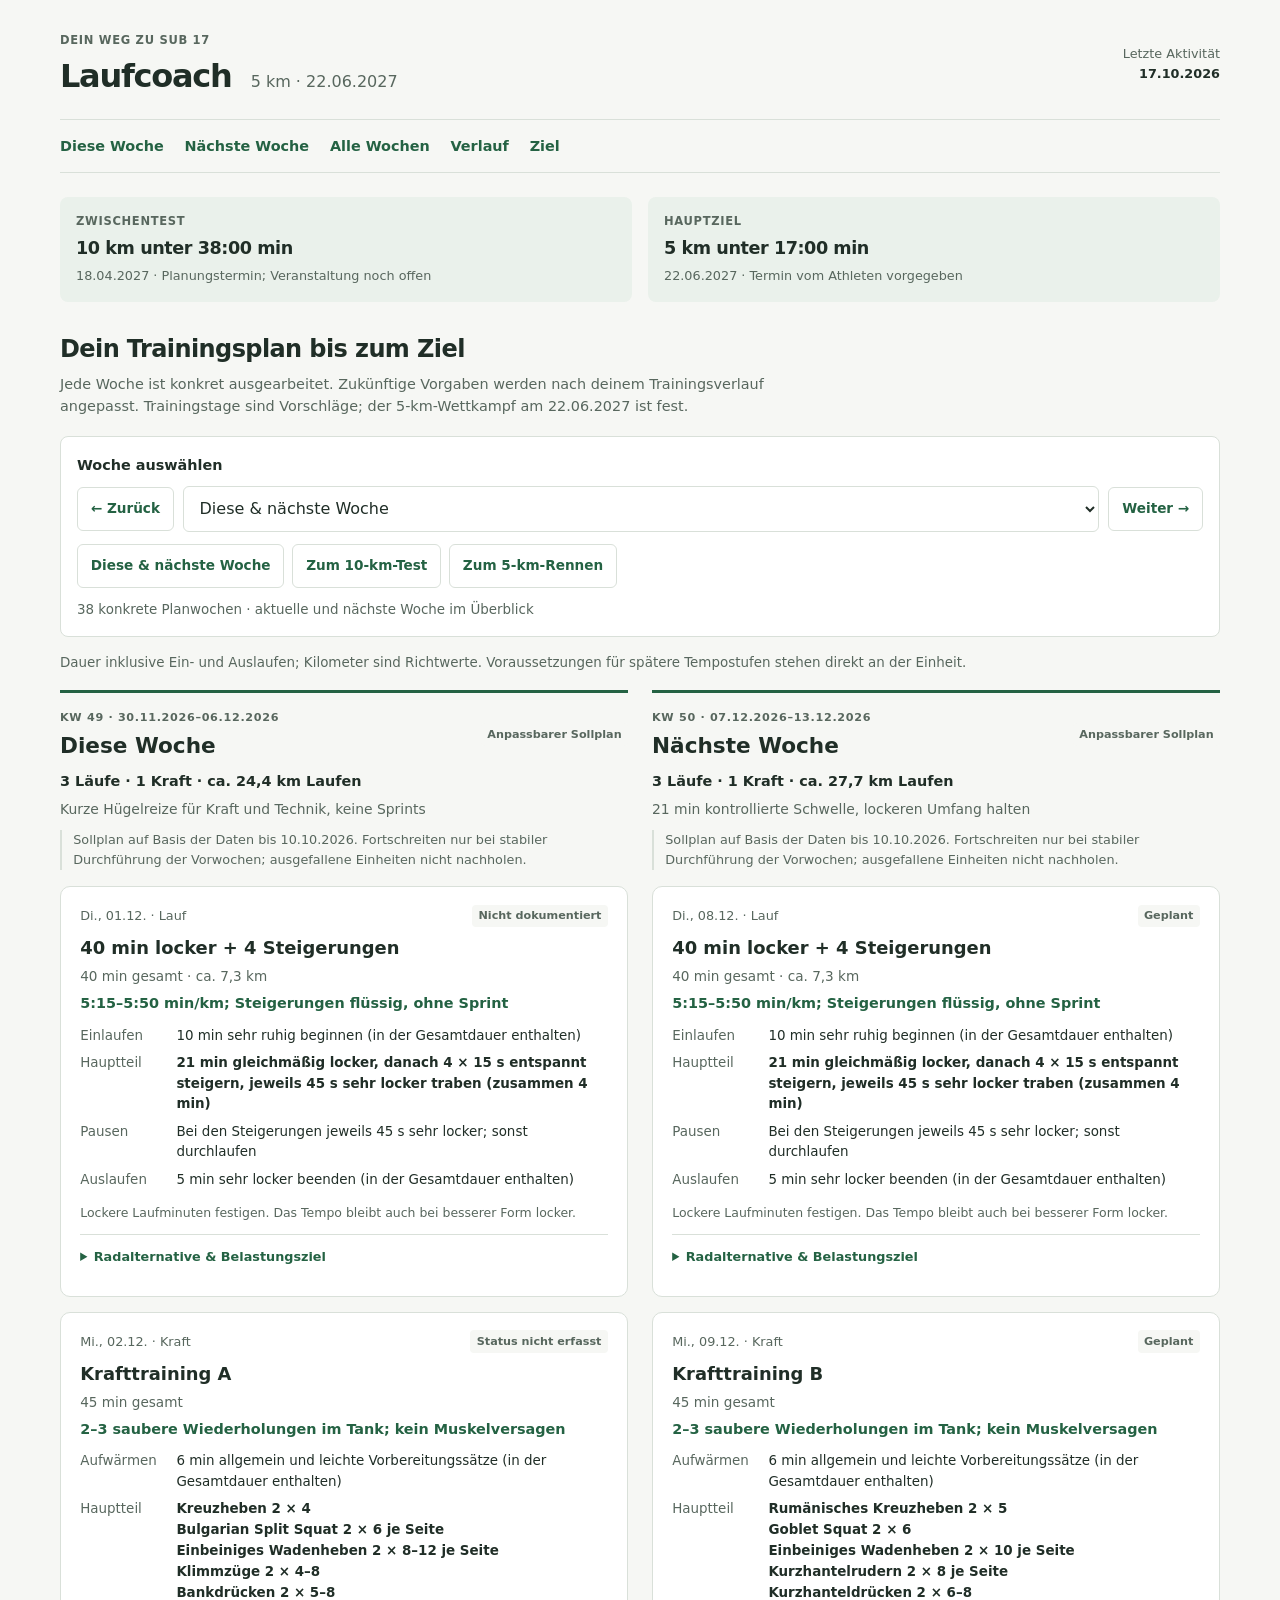
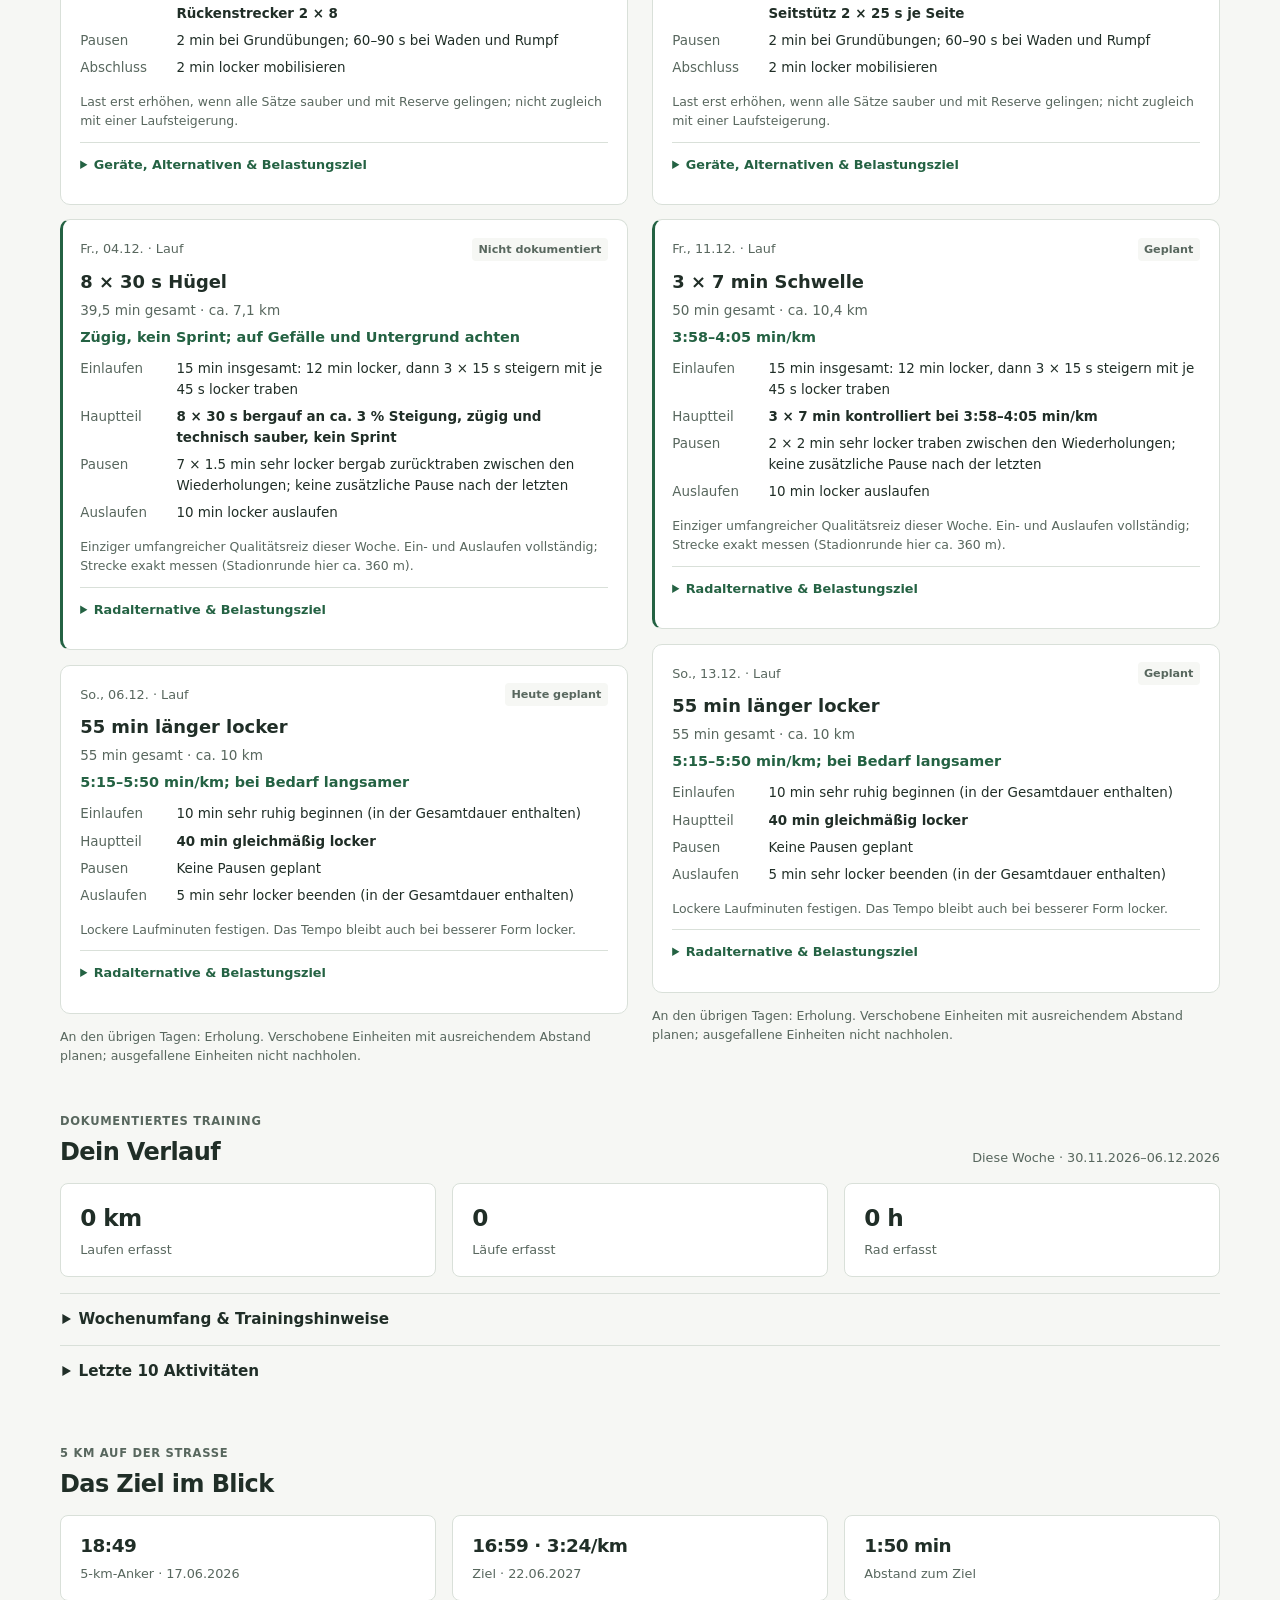
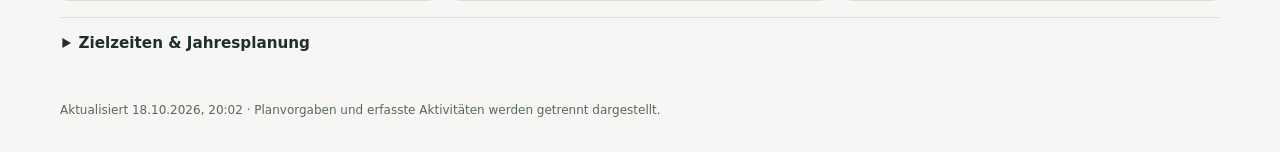
==== commit 0ad16166: "data: import October 17 Garmin activity" ====
--- a/dashboard/index.html
+++ b/dashboard/index.html
@@ -6,7 +6,7 @@
   <meta name="color-scheme" content="light dark">
   <title>Laufcoach · Dein Trainingsplan</title>
   <link rel="stylesheet" href="style.css">
-  <script>window.DASHBOARD_DATA = {"generated_at": "2026-10-15T21:41:34+02:00", "today": "2026-10-15", "season": {"plan_start": "2026-10-05", "plan_end": "2027-06-27", "updated_on": "2026-10-10", "primary_goal": {"date": "2027-06-22", "distance_km": 5, "target_seconds": 1019, "title": "5 km unter 17:00 min", "date_status": "Termin vom Athleten vorgegeben"}, "test_goal": {"date": "2027-04-18", "distance_km": 10, "target_seconds": 2279, "title": "10 km unter 38:00 min", "date_status": "Planungstermin; Veranstaltung noch offen", "recommended_window": "April 2027, bevorzugt 10.–25.04."}, "planning_note": "Vollständiger Sollplan auf Basis der Daten bis 10.10.2026. Nach jeder Trainingswoche abgleichen; spätere Tempostufen sind an die jeweils angegebenen Voraussetzungen gebunden. Der 10-km-Test ersetzt den bisher vorgesehenen 5-km-Formcheck im Frühjahr.", "phases": [{"period": "Oktober–November 2026", "start": "2026-10-05", "end": "2026-11-29", "phase": "Drei Läufe stabilisieren", "focus": "Kontrollierte Schwelle und kurze 400er wechseln sich ab. Laufminuten langsam aufbauen; jede vierte Woche entlasten."}, {"period": "Dezember 2026–Januar 2027", "start": "2026-11-30", "end": "2027-01-31", "phase": "Aerobe Basis und Kraft", "focus": "Längere lockere Läufe, Schwelle und dosierte Hügelreize. Feiertage und Entlastungswochen bewusst kürzer."}, {"period": "Februar–März 2027", "start": "2027-02-01", "end": "2027-03-28", "phase": "10-km-Tempohärte", "focus": "Längere kontrollierte Abschnitte in Richtung 3:48 min/km; 400er erhalten Tempogefühl und Abwechslung."}, {"period": "April 2027", "start": "2027-03-29", "end": "2027-04-25", "phase": "10-km-Test und Erholung", "focus": "Testlauf unter 38 min am vorläufigen 18.04., danach eine ruhige Woche und neue Pace-Einordnung."}, {"period": "Ende April–13. Juni 2027", "start": "2027-04-26", "end": "2027-06-13", "phase": "5-km-spezifischer Aufbau", "focus": "400er, 800er und 1000er gezielt kombinieren. Zielpace nur bei erfüllten Voraussetzungen, keine automatische Beschleunigung."}, {"period": "14.–27. Juni 2027", "start": "2027-06-14", "end": "2027-06-27", "phase": "Taper und Zielrennen", "focus": "Laufminuten reduzieren, kurze schnelle Abschnitte erhalten. Dienstag 22.06.: 5 km unter 17 min; anschließend Erholung."}]}, "header": {"title": "Laufcoach Dashboard", "goal": "5 km sub 17 im Juni 2027", "phase": "Phase 2 – Aerobe Basis und Schwelle", "focus": "Langen lockeren Lauf und Schwellenreiz verarbeitet abschließen; nur noch kurze optionale Erholung, keine Nachholkilometer", "next_milestone": "10-km-Test unter 38 min im April 2027; Planungstermin 18.04."}, "plan": {"week_start": "2026-10-12", "week_end": "2026-10-18", "phase": "Phase 2 – Aerobe Basis und Schwelle", "focus": "Langen lockeren Lauf und Schwellenreiz verarbeitet abschließen; nur noch kurze optionale Erholung, keine Nachholkilometer", "planning_note": "Aktivitäten bis 15.10. berücksichtigt. Der lange Umfang wurde am 12.10. mit 55:21 min bereits übererfüllt; am 15.10. folgten 3 × 7 min Schwelle statt der geplanten 2 × 6 min. Bis Wochenende kein weiterer harter Reiz. Ein kurzer dritter Lauf ist nur bei normaler Erholung optional.", "planned_sessions": [{"id": "2026-W42-run-long", "status": "completed", "completed_activity_id": "24699800418", "completion_note": "Am 12.10. absolviert: 10,60 km in 55:21 min bei 5:13 min/km, Ø 127 bpm, maximal 151 bpm. Damit länger als die geplanten 45 min; der lange Lauf der Woche ist erfüllt.", "type": "run", "title": "45 min locker", "priority": 1, "scheduled_date": "2026-10-18", "target_intensity": "LIT", "target_duration_min": 45, "target_distance_km": 8, "warmup": "10 min sehr ruhig beginnen (Teil der 45 min)", "main_set": "30 min gleichmäßig locker ohne Endbeschleunigung", "recovery": "Keine Pausen geplant", "cooldown": "5 min locker beenden (gesamt 45 min)", "target_pace": "5:15–5:50 min/km", "rpe_target": "3–4/10", "description": "Dritter Lauf als ruhiger Umfangsreiz; durch den längeren lockeren Lauf am 12.10. bereits erfüllt.", "alternatives": "Statt dieses Laufs 60–75 min Rad locker bei ca. 150–180 W; ersetzt den Lauf. Nicht zusätzlich nachholen.", "display_status": "erledigt", "matched_activity_id": "24699800418", "match_reason": "Nach Aktivitätsanalyse ausdrücklich zugeordnet"}, {"id": "2026-W42-run-threshold", "status": "completed", "completed_activity_id": "24731870770", "completion_note": "Am 15.10. als 3 × 7 min absolviert. Abschnitte ca. 3:53 / 3:51 / 3:56 min/km; insgesamt 9,92 km in 42:30 min, Ø 152 bpm, maximal 172 bpm. Umfangreicher und überwiegend schneller als geplant.", "type": "run", "title": "2 × 6 min kontrollierte Schwelle", "priority": 2, "scheduled_date": "2026-10-16", "target_intensity": "hard", "target_duration_min": 45, "target_distance_km": 9, "warmup": "15 min insgesamt: 12 min locker, dann 3 × 15 s steigern mit je 45 s locker traben", "main_set": "2 × 6 min gleichmäßig bei 3:58–4:05 min/km", "recovery": "Einmal 3 min locker traben zwischen den beiden Abschnitten", "cooldown": "15 min locker auslaufen (gesamt 45 min)", "target_pace": "3:58–4:05 min/km; nicht schneller abschließen", "rpe_target": "7/10", "description": "Einziger geplanter harter Ausdauerreiz; durch 3 × 7 min am 15.10. erfüllt. Kein weiterer harter Reiz in dieser Woche.", "alternatives": "Statt dieses Laufs 15 min locker Rad, 3 × 8 min bei ca. 255–270 W mit 4 min locker, danach 10 min ausfahren. Ersetzt den Lauf und zählt als harter Reiz.", "display_status": "erledigt", "matched_activity_id": "24731870770", "match_reason": "Nach Aktivitätsanalyse ausdrücklich zugeordnet"}, {"id": "2026-W42-strength", "type": "strength", "title": "Krafttraining dosiert", "priority": 3, "scheduled_date": "2026-10-14", "target_intensity": "moderate", "target_duration_min": 50, "warmup": "8 min allgemein aufwärmen, darin 2 leichte Vorbereitungssätze Kreuzheben", "main_set": "Kreuzheben 2 × 4–5\nBulgarian Split Squat 2 × 6 je Seite\nEinbeiniges Wadenheben 2 × 8–12 je Seite\nKlimmzüge 3 × 4–8\nBankdrücken 3 × 5–8\nRückenstrecker 2 × 8–12", "recovery": "2–3 min bei Grundübungen, 60–90 s bei Ergänzungsübungen", "cooldown": "2 min locker mobilisieren; Hauptteil mit Pausen ca. 40 min", "target_pace": "2–3 Wiederholungen im Tank; kein Muskelversagen", "rpe_target": "6/10", "setup": "Kreuzheben: Langhantel vom Boden. Split Squat: hinterer Fuß auf der Bank, Kurzhanteln seitlich. Wadenheben: Kurzhantel, freie Hand am Rack. Klimmzüge: Rackstange, bei Bedarf Bandunterstützung. Bankdrücken: Langhantel im Half Rack mit Sicherheitsablagen. Rückenstrecker: Hyperextension-Bank. Für alle Übungen die Last so wählen, dass 2–3 saubere Wiederholungen übrig bleiben.", "alternatives": "Split Squat bei unsicherem Stand durch Ausfallschritte am Boden ersetzen; Klimmzüge durch Kurzhantelrudern 3 × 6–10 je Seite; Bankdrücken durch Kurzhanteldrücken mit gleicher Satzzahl. Bei Zeitmangel einen Satz der Oberkörperübungen streichen, Pausen nicht verkürzen.", "description": "Nicht als Nachholeinheit zwischen Schwellenlauf und Erholungstag einschieben; eine nicht dokumentierte Durchführung wird nicht unterstellt.", "display_status": "info"}, {"id": "2026-W42-run-easy", "status": "optional", "condition": "Nur bei normaler Erholung nach 3 × 7 min Schwelle und ohne Beschwerden; sonst Ruhetag.", "type": "run", "title": "Optional 20 min sehr locker", "priority": 4, "scheduled_date": "2026-10-18", "target_intensity": "LIT", "target_duration_min": 20, "target_distance_km": 3.3, "warmup": "5 min sehr ruhig anlaufen (Teil der 20 min)", "main_set": "10 min sehr locker und gleichmäßig; keine Steigerungen", "recovery": "Keine Pausen geplant", "cooldown": "5 min sehr locker beenden (gesamt 20 min)", "target_pace": "5:40–6:10 min/km oder langsamer; Erholung hat Vorrang", "rpe_target": "2–3/10", "description": "Kurzer dritter Lauf nur zur behutsamen Stabilisierung der Häufigkeit. Der Wochenumfang wird nicht nachgeholt oder erweitert.", "alternatives": "Bevorzugt Ruhetag. Falls aktive Erholung gewünscht und gut vertragen: höchstens 25 min Rad sehr locker bei 120–150 W statt des optionalen Laufs.", "display_status": "optional"}], "next_milestone": "10-km-Test unter 38 min im April 2027; Planungstermin 18.04.", "provisional": false}, "plan_weeks": [{"key": "week-2026-10-05", "label": "KW 41", "plan": {"week_start": "2026-10-05", "week_end": "2026-10-11", "phase": "Phase 2 – Aerobe Basis und Schwelle", "focus": "Nach zügigem Lauf und zwei intensiven Tagen am 09./10.10. Erholung priorisieren; am 11.10. Ruhetag, höchstens optional 20 min sehr locker", "planned_sessions": [{"id": "2026-W41-run-easy", "status": "completed", "completed_activity_id": "local-332b56b2538fd5fa", "completion_note": "Laufplatz am 08.10. belegt: 9,00 km in 43:19 min bei 4:49 min/km. Länger und schneller als geplant; moderat statt locker.", "type": "run", "title": "30 min locker", "priority": 1, "scheduled_date": "2026-10-06", "target_intensity": "LIT", "target_duration_min": 30, "target_distance_km": 5.5, "warmup": "10 min sehr ruhig anlaufen (Teil der 30 min)", "main_set": "15 min locker und gleichmäßig", "recovery": "Keine Pausen geplant", "cooldown": "5 min locker beenden (gesamt 30 min)", "target_pace": "5:15–5:50 min/km", "rpe_target": "3/10", "description": "Ruhiger Einstieg nach den Intervallen vom 03.10. (Garmin-Datum korrigiert); keine Nachholkilometer.", "alternatives": "Statt dieses Laufs 40–50 min Rad locker bei ca. 150–180 W; ersetzt den Lauf.", "display_status": "erledigt", "matched_activity_id": "local-332b56b2538fd5fa", "match_reason": "Nach Aktivitätsanalyse ausdrücklich zugeordnet"}, {"id": "2026-W41-strength", "type": "strength", "title": "Krafttraining dosiert", "priority": 2, "scheduled_date": "2026-10-07", "target_intensity": "moderate", "target_duration_min": 50, "warmup": "8 min allgemein aufwärmen, darin 2 leichte Vorbereitungssätze Kreuzheben", "main_set": "Kreuzheben 2 × 4–5\nBulgarian Split Squat 2 × 6 je Seite\nEinbeiniges Wadenheben 2 × 8–12 je Seite\nKlimmzüge 3 × 4–8\nBankdrücken 3 × 5–8\nRückenstrecker 2 × 8–12", "recovery": "2–3 min bei Grundübungen, 60–90 s bei Ergänzungsübungen", "cooldown": "2 min locker mobilisieren; Hauptteil mit Pausen ca. 40 min", "target_pace": "2–3 Wiederholungen im Tank; kein Muskelversagen", "rpe_target": "6/10", "setup": "Kreuzheben: Langhantel vom Boden. Split Squat: hinterer Fuß auf der Bank, Kurzhanteln seitlich. Wadenheben: Kurzhantel, freie Hand am Rack. Klimmzüge: Rackstange, bei Bedarf Bandunterstützung. Bankdrücken: Langhantel im Half Rack mit Sicherheitsablagen. Rückenstrecker: Hyperextension-Bank. Für alle Übungen die Last so wählen, dass 2–3 saubere Wiederholungen übrig bleiben.", "alternatives": "Split Squat bei unsicherem Stand durch Ausfallschritte am Boden ersetzen; Klimmzüge durch Kurzhantelrudern 3 × 6–10 je Seite; Bankdrücken durch Kurzhanteldrücken mit gleicher Satzzahl. Bei Zeitmangel einen Satz der Oberkörperübungen streichen, Pausen nicht verkürzen.", "description": "Unterkörpervolumen begrenzt, damit der folgende Qualitätslauf nicht beeinträchtigt wird.", "display_status": "info"}, {"id": "2026-W41-run-threshold", "status": "completed", "completed_activity_id": "local-7ed4eb324c8d1bd3", "completion_note": "Qualitätsplatz am 10.10. durch 8 × 400 m belegt; die geplante Schwelle wurde nicht ausgeführt. Die zusätzliche schwellennahe Radfahrt am 09.10. zählt separat zur Belastung.", "type": "run", "title": "2 × 6 min kontrollierte Schwelle", "priority": 3, "scheduled_date": "2026-10-09", "target_intensity": "hard", "target_duration_min": 45, "target_distance_km": 9, "warmup": "15 min insgesamt: 12 min locker, dann 3 × 15 s steigern mit je 45 s locker traben", "main_set": "2 × 6 min gleichmäßig bei 3:58–4:05 min/km", "recovery": "Einmal 3 min locker traben zwischen den beiden Abschnitten", "cooldown": "15 min locker auslaufen (gesamt 45 min)", "target_pace": "3:58–4:05 min/km; nicht schneller abschließen", "rpe_target": "7/10", "description": "Einziger geplanter harter Ausdauerreiz; vollständiges Ein- und Auslaufen und gleichmäßige Abschnitte.", "alternatives": "Statt dieses Laufs 15 min locker Rad, 3 × 8 min bei ca. 255–270 W mit 4 min locker, danach 10 min ausfahren. Ersetzt den Lauf und zählt als harter Reiz.", "display_status": "erledigt", "matched_activity_id": "local-7ed4eb324c8d1bd3", "match_reason": "Nach Aktivitätsanalyse ausdrücklich zugeordnet"}, {"id": "2026-W41-run-long", "type": "run", "title": "Ruhetag bevorzugt · optional 20 min sehr locker", "status": "optional", "priority": 4, "scheduled_date": "2026-10-11", "target_intensity": "LIT", "target_duration_min": 20, "target_distance_km": 3.3, "warmup": "5 min sehr ruhig beginnen, nur wenn der optionale Lauf gewählt wird", "main_set": "10 min sehr locker; keine Steigerungen und keine Endbeschleunigung", "recovery": "Keine Pausen geplant", "cooldown": "5 min sehr locker beenden (gesamt 20 min)", "target_pace": "5:40–6:10 min/km oder langsamer; Erholung hat Vorrang", "rpe_target": "2–3/10", "description": "Hauptvorgabe ist ein Ruhetag nach Radbelastung am 09.10. und 400ern am 10.10. Nur bei normaler Erholung optional kurz laufen; kein dritter Lauf als Pflicht.", "alternatives": "Bevorzugt Ruhetag. Falls aktive Erholung gewünscht und gut vertragen: höchstens 25 min Rad sehr locker bei 120–150 W statt des optionalen Laufs.", "display_status": "optional"}], "next_milestone": "10-km-Test unter 38 min im April 2027; Planungstermin 18.04."}, "warnings": [{"level": "warning", "text": "Harte Ausdauerreize am 09.10. und 10.10. dokumentiert. Erholung priorisieren; künftig mindestens einen lockeren Tag dazwischen planen."}], "unmatched_activities": [{"activity_id": "local-7848416a16dc7935", "source_file": "09102026.csv", "date": "2026-10-09", "sport": "bike", "session_name": "Rad: 3 × 5 min schwellennahe Belastung", "duration_min": 60.0, "distance_km": 33.97, "avg_pace_sec_per_km": null, "avg_speed_kmh": 34.0, "avg_hr": null, "max_hr": null, "avg_power": 216.0, "max_power": 275.0, "elevation_gain_m": 0.0, "training_effect": null, "rpe": null, "completed": true, "notes": "", "intensity": "hard"}], "week_summary": {"week_start": "2026-10-05", "week_end": "2026-10-11", "week_label": "KW 41", "run_km": 17.09, "bike_hours": 1.0, "run_sessions": 2, "bike_sessions": 1, "strength_sessions": 0, "hard_endurance_sessions": 2, "lit_sessions": 0, "moderate_sessions": 1, "hard_sessions": 2, "total_duration_min": 149.5}, "intensity": {"LIT": 0, "moderate": 1, "hard": 2}}, {"key": "week-2026-10-12", "label": "Diese Woche", "plan": {"week_start": "2026-10-12", "week_end": "2026-10-18", "phase": "Phase 2 – Aerobe Basis und Schwelle", "focus": "Langen lockeren Lauf und Schwellenreiz verarbeitet abschließen; nur noch kurze optionale Erholung, keine Nachholkilometer", "planning_note": "Aktivitäten bis 15.10. berücksichtigt. Der lange Umfang wurde am 12.10. mit 55:21 min bereits übererfüllt; am 15.10. folgten 3 × 7 min Schwelle statt der geplanten 2 × 6 min. Bis Wochenende kein weiterer harter Reiz. Ein kurzer dritter Lauf ist nur bei normaler Erholung optional.", "planned_sessions": [{"id": "2026-W42-run-long", "status": "completed", "completed_activity_id": "24699800418", "completion_note": "Am 12.10. absolviert: 10,60 km in 55:21 min bei 5:13 min/km, Ø 127 bpm, maximal 151 bpm. Damit länger als die geplanten 45 min; der lange Lauf der Woche ist erfüllt.", "type": "run", "title": "45 min locker", "priority": 1, "scheduled_date": "2026-10-18", "target_intensity": "LIT", "target_duration_min": 45, "target_distance_km": 8, "warmup": "10 min sehr ruhig beginnen (Teil der 45 min)", "main_set": "30 min gleichmäßig locker ohne Endbeschleunigung", "recovery": "Keine Pausen geplant", "cooldown": "5 min locker beenden (gesamt 45 min)", "target_pace": "5:15–5:50 min/km", "rpe_target": "3–4/10", "description": "Dritter Lauf als ruhiger Umfangsreiz; durch den längeren lockeren Lauf am 12.10. bereits erfüllt.", "alternatives": "Statt dieses Laufs 60–75 min Rad locker bei ca. 150–180 W; ersetzt den Lauf. Nicht zusätzlich nachholen.", "display_status": "erledigt", "matched_activity_id": "24699800418", "match_reason": "Nach Aktivitätsanalyse ausdrücklich zugeordnet"}, {"id": "2026-W42-run-threshold", "status": "completed", "completed_activity_id": "24731870770", "completion_note": "Am 15.10. als 3 × 7 min absolviert. Abschnitte ca. 3:53 / 3:51 / 3:56 min/km; insgesamt 9,92 km in 42:30 min, Ø 152 bpm, maximal 172 bpm. Umfangreicher und überwiegend schneller als geplant.", "type": "run", "title": "2 × 6 min kontrollierte Schwelle", "priority": 2, "scheduled_date": "2026-10-16", "target_intensity": "hard", "target_duration_min": 45, "target_distance_km": 9, "warmup": "15 min insgesamt: 12 min locker, dann 3 × 15 s steigern mit je 45 s locker traben", "main_set": "2 × 6 min gleichmäßig bei 3:58–4:05 min/km", "recovery": "Einmal 3 min locker traben zwischen den beiden Abschnitten", "cooldown": "15 min locker auslaufen (gesamt 45 min)", "target_pace": "3:58–4:05 min/km; nicht schneller abschließen", "rpe_target": "7/10", "description": "Einziger geplanter harter Ausdauerreiz; durch 3 × 7 min am 15.10. erfüllt. Kein weiterer harter Reiz in dieser Woche.", "alternatives": "Statt dieses Laufs 15 min locker Rad, 3 × 8 min bei ca. 255–270 W mit 4 min locker, danach 10 min ausfahren. Ersetzt den Lauf und zählt als harter Reiz.", "display_status": "erledigt", "matched_activity_id": "24731870770", "match_reason": "Nach Aktivitätsanalyse ausdrücklich zugeordnet"}, {"id": "2026-W42-strength", "type": "strength", "title": "Krafttraining dosiert", "priority": 3, "scheduled_date": "2026-10-14", "target_intensity": "moderate", "target_duration_min": 50, "warmup": "8 min allgemein aufwärmen, darin 2 leichte Vorbereitungssätze Kreuzheben", "main_set": "Kreuzheben 2 × 4–5\nBulgarian Split Squat 2 × 6 je Seite\nEinbeiniges Wadenheben 2 × 8–12 je Seite\nKlimmzüge 3 × 4–8\nBankdrücken 3 × 5–8\nRückenstrecker 2 × 8–12", "recovery": "2–3 min bei Grundübungen, 60–90 s bei Ergänzungsübungen", "cooldown": "2 min locker mobilisieren; Hauptteil mit Pausen ca. 40 min", "target_pace": "2–3 Wiederholungen im Tank; kein Muskelversagen", "rpe_target": "6/10", "setup": "Kreuzheben: Langhantel vom Boden. Split Squat: hinterer Fuß auf der Bank, Kurzhanteln seitlich. Wadenheben: Kurzhantel, freie Hand am Rack. Klimmzüge: Rackstange, bei Bedarf Bandunterstützung. Bankdrücken: Langhantel im Half Rack mit Sicherheitsablagen. Rückenstrecker: Hyperextension-Bank. Für alle Übungen die Last so wählen, dass 2–3 saubere Wiederholungen übrig bleiben.", "alternatives": "Split Squat bei unsicherem Stand durch Ausfallschritte am Boden ersetzen; Klimmzüge durch Kurzhantelrudern 3 × 6–10 je Seite; Bankdrücken durch Kurzhanteldrücken mit gleicher Satzzahl. Bei Zeitmangel einen Satz der Oberkörperübungen streichen, Pausen nicht verkürzen.", "description": "Nicht als Nachholeinheit zwischen Schwellenlauf und Erholungstag einschieben; eine nicht dokumentierte Durchführung wird nicht unterstellt.", "display_status": "info"}, {"id": "2026-W42-run-easy", "status": "optional", "condition": "Nur bei normaler Erholung nach 3 × 7 min Schwelle und ohne Beschwerden; sonst Ruhetag.", "type": "run", "title": "Optional 20 min sehr locker", "priority": 4, "scheduled_date": "2026-10-18", "target_intensity": "LIT", "target_duration_min": 20, "target_distance_km": 3.3, "warmup": "5 min sehr ruhig anlaufen (Teil der 20 min)", "main_set": "10 min sehr locker und gleichmäßig; keine Steigerungen", "recovery": "Keine Pausen geplant", "cooldown": "5 min sehr locker beenden (gesamt 20 min)", "target_pace": "5:40–6:10 min/km oder langsamer; Erholung hat Vorrang", "rpe_target": "2–3/10", "description": "Kurzer dritter Lauf nur zur behutsamen Stabilisierung der Häufigkeit. Der Wochenumfang wird nicht nachgeholt oder erweitert.", "alternatives": "Bevorzugt Ruhetag. Falls aktive Erholung gewünscht und gut vertragen: höchstens 25 min Rad sehr locker bei 120–150 W statt des optionalen Laufs.", "display_status": "optional"}], "next_milestone": "10-km-Test unter 38 min im April 2027; Planungstermin 18.04.", "provisional": false}, "warnings": [{"level": "warning", "text": "Der Laufumfang ist gegenüber der Vorwoche um 20 % gestiegen."}], "unmatched_activities": [], "week_summary": {"week_start": "2026-10-12", "week_end": "2026-10-18", "week_label": "KW 42", "run_km": 20.52, "bike_hours": 0.0, "run_sessions": 2, "bike_sessions": 0, "strength_sessions": 0, "hard_endurance_sessions": 1, "lit_sessions": 1, "moderate_sessions": 0, "hard_sessions": 1, "total_duration_min": 97.9}, "intensity": {"LIT": 1, "moderate": 0, "hard": 1}}, {"key": "week-2026-10-19", "label": "Nächste Woche", "plan": {"week_start": "2026-10-19", "week_end": "2026-10-25", "phase": "Drei Läufe stabilisieren", "focus": "400er wieder aufnehmen, Laufminuten stabil halten", "planning_note": "Sollplan auf Basis der Daten bis 15.10.2026. Nach dem längeren lockeren Lauf am 12.10. und 3 × 7 min Schwelle am 15.10. zunächst normal erholen. Die 400er am 23.10. bleiben kontrolliert und finden nur bei unauffälliger Erholung statt; ausgefallene Einheiten nicht nachholen.", "provisional": true, "week_type": "normal", "planned_sessions": [{"id": "2026-10-23-run", "condition": "Nur bei normaler Erholung von der Vorwoche und ohne Beschwerden; sonst 30 min locker bei 5:15–5:50 min/km.", "type": "run", "title": "6 × 400 m kontrolliert", "priority": 1, "scheduled_date": "2026-10-23", "target_intensity": "hard", "target_duration_min": 41.5, "target_distance_km": 8.2, "warmup": "15 min insgesamt: 12 min locker, dann 3 × 15 s steigern mit je 45 s locker traben", "main_set": "6 × 400 m in 88–90 s je Wiederholung (3:40–3:45 min/km); gleichmäßig, keine schnelle Schlusswiederholung", "recovery": "5 × 1.5 min sehr locker traben zwischen den Wiederholungen; keine zusätzliche Pause nach der letzten", "cooldown": "10 min locker auslaufen", "target_pace": "3:40–3:45 min/km", "rpe_target": "7–8/10", "alternatives": "Statt des gesamten Laufs 50 min Rad: 12 min locker, 3 × 6 min bei ca. 255–270 W, dazwischen 2 × 3 min locker, 14 min ausfahren. Zählt als harter Reiz und ersetzt den Lauf; bei Ermüdung alle 50 min locker bei 150–180 W.", "duration_components_min": {"warmup": 15, "main": 9.0, "recovery": 7.5, "cooldown": 10}, "duration_is_estimate": true, "description": "Einziger umfangreicher Qualitätsreiz dieser Woche. Ein- und Auslaufen vollständig; Strecke exakt messen (Stadionrunde hier ca. 360 m).", "display_status": "offen"}, {"id": "2026-10-20-run", "type": "run", "title": "30 min locker", "priority": 2, "scheduled_date": "2026-10-20", "target_intensity": "LIT", "target_duration_min": 30, "target_distance_km": 5.5, "warmup": "10 min sehr ruhig beginnen (in der Gesamtdauer enthalten)", "main_set": "15 min gleichmäßig locker", "recovery": "Keine Pausen geplant", "cooldown": "5 min sehr locker beenden (in der Gesamtdauer enthalten)", "target_pace": "5:15–5:50 min/km; bei Bedarf langsamer", "rpe_target": "3–4/10", "alternatives": "Statt dieses Laufs 39 min Rad locker bei ca. 150–180 W; ersetzt den Lauf vollständig.", "duration_components_min": {"warmup": 10, "main": 15.0, "recovery": 0.0, "cooldown": 5}, "description": "Lockere Laufminuten festigen. Das Tempo bleibt auch bei besserer Form locker.", "display_status": "offen"}, {"id": "2026-10-25-run", "type": "run", "title": "45 min länger locker", "priority": 2, "scheduled_date": "2026-10-25", "target_intensity": "LIT", "target_duration_min": 45, "target_distance_km": 8.2, "warmup": "10 min sehr ruhig beginnen (in der Gesamtdauer enthalten)", "main_set": "30 min gleichmäßig locker", "recovery": "Keine Pausen geplant", "cooldown": "5 min sehr locker beenden (in der Gesamtdauer enthalten)", "target_pace": "5:15–5:50 min/km; bei Bedarf langsamer", "rpe_target": "3–4/10", "alternatives": "Statt dieses Laufs 58 min Rad locker bei ca. 150–180 W; ersetzt den Lauf vollständig.", "duration_components_min": {"warmup": 10, "main": 30.0, "recovery": 0.0, "cooldown": 5}, "description": "Lockere Laufminuten festigen. Das Tempo bleibt auch bei besserer Form locker.", "display_status": "offen"}, {"id": "2026-10-21-strength", "type": "strength", "title": "Krafttraining A", "priority": 3, "scheduled_date": "2026-10-21", "target_intensity": "moderate", "target_duration_min": 45, "warmup": "6 min allgemein und leichte Vorbereitungssätze (in der Gesamtdauer enthalten)", "main_set": "Kreuzheben 2 × 4\nBulgarian Split Squat 2 × 6 je Seite\nEinbeiniges Wadenheben 2 × 8–12 je Seite\nKlimmzüge 2 × 4–8\nBankdrücken 2 × 5–8\nRückenstrecker 2 × 8", "recovery": "2 min bei Grundübungen; 60–90 s bei Waden und Rumpf", "cooldown": "2 min locker mobilisieren", "target_pace": "2–3 saubere Wiederholungen im Tank; kein Muskelversagen", "rpe_target": "6–7/10", "duration_components_min": {"warmup": 6, "main_and_recovery": 37, "cooldown": 2}, "setup": "Kreuzheben/Rumänisches Kreuzheben: Langhantel, bei leichter Variante Kurzhanteln. Split Squat: hinterer Fuß auf Bank, Kurzhanteln seitlich. Goblet Squat: Kurzhantel vor Brust. Wadenheben: Kurzhantel, freie Hand am Rack. Klimmzüge: Rackstange, bei Bedarf Band. Bankdrücken: Bank im Half Rack mit Sicherheitsablagen; Kurzhanteldrücken auf Bank. Rudern: freie Hand auf Bank. Rückenstrecker: Hyperextension-Bank. Seitstütz: Boden.", "alternatives": "Split Squat durch Ausfallschritte am Boden ersetzen; Klimmzüge durch Kurzhantelrudern 2 × 8 je Seite. Für Rückenstrecker: Bird Dog 2 × 6 je Seite. Last reduzieren, wenn Lauftraining beeinträchtigt wird.", "description": "Last erst erhöhen, wenn alle Sätze sauber und mit Reserve gelingen; nicht zugleich mit einer Laufsteigerung.", "display_status": "info"}], "next_milestone": "10-km-Test unter 38 min im April 2027; Planungstermin 18.04."}, "warnings": [{"level": "info", "text": "Geplante Prioritätseinheit noch offen: 6 × 400 m kontrolliert."}], "unmatched_activities": [], "week_summary": {}, "intensity": {"LIT": 0, "moderate": 0, "hard": 0}}, {"key": "week-2026-10-26", "label": "KW 44", "plan": {"week_start": "2026-10-26", "week_end": "2026-11-01", "phase": "Drei Läufe stabilisieren", "focus": "Erste Entlastung: weniger Laufminuten, kontrollierte Schwelle", "planning_note": "Sollplan auf Basis der Daten bis 10.10.2026. Fortschreiten nur bei stabiler Durchführung der Vorwochen; ausgefallene Einheiten nicht nachholen.", "provisional": true, "week_type": "deload", "planned_sessions": [{"id": "2026-10-30-run", "type": "run", "title": "2 × 6 min Schwelle", "priority": 1, "scheduled_date": "2026-10-30", "target_intensity": "hard", "target_duration_min": 40, "target_distance_km": 8.0, "warmup": "15 min insgesamt: 12 min locker, dann 3 × 15 s steigern mit je 45 s locker traben", "main_set": "2 × 6 min kontrolliert bei 3:58–4:05 min/km", "recovery": "1 × 3 min sehr locker traben zwischen den Wiederholungen; keine zusätzliche Pause nach der letzten", "cooldown": "10 min locker auslaufen", "target_pace": "3:58–4:05 min/km", "rpe_target": "7–8/10", "alternatives": "Statt des gesamten Laufs 50 min Rad: 12 min locker, 3 × 6 min bei ca. 255–270 W, dazwischen 2 × 3 min locker, 14 min ausfahren. Zählt als harter Reiz und ersetzt den Lauf; bei Ermüdung alle 50 min locker bei 150–180 W.", "duration_components_min": {"warmup": 15, "main": 12, "recovery": 3, "cooldown": 10}, "duration_is_estimate": false, "description": "Einziger umfangreicher Qualitätsreiz dieser Woche. Ein- und Auslaufen vollständig; Strecke exakt messen (Stadionrunde hier ca. 360 m).", "display_status": "offen"}, {"id": "2026-10-27-run", "type": "run", "title": "30 min locker", "priority": 2, "scheduled_date": "2026-10-27", "target_intensity": "LIT", "target_duration_min": 30, "target_distance_km": 5.5, "warmup": "10 min sehr ruhig beginnen (in der Gesamtdauer enthalten)", "main_set": "15 min gleichmäßig locker", "recovery": "Keine Pausen geplant", "cooldown": "5 min sehr locker beenden (in der Gesamtdauer enthalten)", "target_pace": "5:15–5:50 min/km; bei Bedarf langsamer", "rpe_target": "3–4/10", "alternatives": "Statt dieses Laufs 39 min Rad locker bei ca. 150–180 W; ersetzt den Lauf vollständig.", "duration_components_min": {"warmup": 10, "main": 15.0, "recovery": 0.0, "cooldown": 5}, "description": "Lockere Laufminuten festigen. Das Tempo bleibt auch bei besserer Form locker.", "display_status": "offen"}, {"id": "2026-11-01-run", "type": "run", "title": "40 min länger locker", "priority": 2, "scheduled_date": "2026-11-01", "target_intensity": "LIT", "target_duration_min": 40, "target_distance_km": 7.3, "warmup": "10 min sehr ruhig beginnen (in der Gesamtdauer enthalten)", "main_set": "25 min gleichmäßig locker", "recovery": "Keine Pausen geplant", "cooldown": "5 min sehr locker beenden (in der Gesamtdauer enthalten)", "target_pace": "5:15–5:50 min/km; bei Bedarf langsamer", "rpe_target": "3–4/10", "alternatives": "Statt dieses Laufs 52 min Rad locker bei ca. 150–180 W; ersetzt den Lauf vollständig.", "duration_components_min": {"warmup": 10, "main": 25.0, "recovery": 0.0, "cooldown": 5}, "description": "Lockere Laufminuten festigen. Das Tempo bleibt auch bei besserer Form locker.", "display_status": "offen"}, {"id": "2026-10-28-strength", "type": "strength", "title": "Kraft erhalten – leicht", "priority": 3, "scheduled_date": "2026-10-28", "target_intensity": "moderate", "target_duration_min": 25, "warmup": "6 min allgemein und leichte Vorbereitungssätze (in der Gesamtdauer enthalten)", "main_set": "Goblet Squat 1 × 6\nRumänisches Kreuzheben mit Kurzhanteln 1 × 6\nWadenheben 1 × 10 je Seite\nKurzhantelrudern 2 × 8 je Seite\nKurzhanteldrücken 2 × 8\nSeitstütz 2 × 20 s je Seite", "recovery": "60–90 s zwischen den Sätzen", "cooldown": "2 min locker mobilisieren", "target_pace": "Sehr leicht; 4–5 Wiederholungen im Tank, keine ungewohnten Übungen", "rpe_target": "4/10", "duration_components_min": {"warmup": 6, "main_and_recovery": 17, "cooldown": 2}, "setup": "Kreuzheben/Rumänisches Kreuzheben: Langhantel, bei leichter Variante Kurzhanteln. Split Squat: hinterer Fuß auf Bank, Kurzhanteln seitlich. Goblet Squat: Kurzhantel vor Brust. Wadenheben: Kurzhantel, freie Hand am Rack. Klimmzüge: Rackstange, bei Bedarf Band. Bankdrücken: Bank im Half Rack mit Sicherheitsablagen; Kurzhanteldrücken auf Bank. Rudern: freie Hand auf Bank. Rückenstrecker: Hyperextension-Bank. Seitstütz: Boden.", "alternatives": "Split Squat durch Ausfallschritte am Boden ersetzen; Klimmzüge durch Kurzhantelrudern 2 × 8 je Seite. Für Rückenstrecker: Bird Dog 2 × 6 je Seite. Last reduzieren, wenn Lauftraining beeinträchtigt wird.", "description": "Erhalt und saubere Bewegung, kein Muskelkater provozieren.", "display_status": "info"}], "next_milestone": "10-km-Test unter 38 min im April 2027; Planungstermin 18.04."}, "warnings": [{"level": "info", "text": "Geplante Prioritätseinheit noch offen: 2 × 6 min Schwelle."}], "unmatched_activities": [], "week_summary": {}, "intensity": {"LIT": 0, "moderate": 0, "hard": 0}}, {"key": "week-2026-11-02", "label": "KW 45", "plan": {"week_start": "2026-11-02", "week_end": "2026-11-08", "phase": "Drei Läufe stabilisieren", "focus": "Dritten Schwellenabschnitt ergänzen, alle Abschnitte gleichmäßig", "planning_note": "Sollplan auf Basis der Daten bis 10.10.2026. Fortschreiten nur bei stabiler Durchführung der Vorwochen; ausgefallene Einheiten nicht nachholen.", "provisional": true, "week_type": "normal", "planned_sessions": [{"id": "2026-11-06-run", "type": "run", "title": "3 × 5 min Schwelle", "priority": 1, "scheduled_date": "2026-11-06", "target_intensity": "hard", "target_duration_min": 44, "target_distance_km": 8.9, "warmup": "15 min insgesamt: 12 min locker, dann 3 × 15 s steigern mit je 45 s locker traben", "main_set": "3 × 5 min kontrolliert bei 3:58–4:05 min/km", "recovery": "2 × 2 min sehr locker traben zwischen den Wiederholungen; keine zusätzliche Pause nach der letzten", "cooldown": "10 min locker auslaufen", "target_pace": "3:58–4:05 min/km", "rpe_target": "7–8/10", "alternatives": "Statt des gesamten Laufs 50 min Rad: 12 min locker, 3 × 6 min bei ca. 255–270 W, dazwischen 2 × 3 min locker, 14 min ausfahren. Zählt als harter Reiz und ersetzt den Lauf; bei Ermüdung alle 50 min locker bei 150–180 W.", "duration_components_min": {"warmup": 15, "main": 15, "recovery": 4, "cooldown": 10}, "duration_is_estimate": false, "description": "Einziger umfangreicher Qualitätsreiz dieser Woche. Ein- und Auslaufen vollständig; Strecke exakt messen (Stadionrunde hier ca. 360 m).", "display_status": "offen"}, {"id": "2026-11-03-run", "type": "run", "title": "35 min locker", "priority": 2, "scheduled_date": "2026-11-03", "target_intensity": "LIT", "target_duration_min": 35, "target_distance_km": 6.4, "warmup": "10 min sehr ruhig beginnen (in der Gesamtdauer enthalten)", "main_set": "20 min gleichmäßig locker", "recovery": "Keine Pausen geplant", "cooldown": "5 min sehr locker beenden (in der Gesamtdauer enthalten)", "target_pace": "5:15–5:50 min/km; bei Bedarf langsamer", "rpe_target": "3–4/10", "alternatives": "Statt dieses Laufs 46 min Rad locker bei ca. 150–180 W; ersetzt den Lauf vollständig.", "duration_components_min": {"warmup": 10, "main": 20.0, "recovery": 0.0, "cooldown": 5}, "description": "Lockere Laufminuten festigen. Das Tempo bleibt auch bei besserer Form locker.", "display_status": "offen"}, {"id": "2026-11-08-run", "type": "run", "title": "45 min länger locker", "priority": 2, "scheduled_date": "2026-11-08", "target_intensity": "LIT", "target_duration_min": 45, "target_distance_km": 8.2, "warmup": "10 min sehr ruhig beginnen (in der Gesamtdauer enthalten)", "main_set": "30 min gleichmäßig locker", "recovery": "Keine Pausen geplant", "cooldown": "5 min sehr locker beenden (in der Gesamtdauer enthalten)", "target_pace": "5:15–5:50 min/km; bei Bedarf langsamer", "rpe_target": "3–4/10", "alternatives": "Statt dieses Laufs 58 min Rad locker bei ca. 150–180 W; ersetzt den Lauf vollständig.", "duration_components_min": {"warmup": 10, "main": 30.0, "recovery": 0.0, "cooldown": 5}, "description": "Lockere Laufminuten festigen. Das Tempo bleibt auch bei besserer Form locker.", "display_status": "offen"}, {"id": "2026-11-04-strength", "type": "strength", "title": "Krafttraining A", "priority": 3, "scheduled_date": "2026-11-04", "target_intensity": "moderate", "target_duration_min": 45, "warmup": "6 min allgemein und leichte Vorbereitungssätze (in der Gesamtdauer enthalten)", "main_set": "Kreuzheben 2 × 4\nBulgarian Split Squat 2 × 6 je Seite\nEinbeiniges Wadenheben 2 × 8–12 je Seite\nKlimmzüge 2 × 4–8\nBankdrücken 2 × 5–8\nRückenstrecker 2 × 8", "recovery": "2 min bei Grundübungen; 60–90 s bei Waden und Rumpf", "cooldown": "2 min locker mobilisieren", "target_pace": "2–3 saubere Wiederholungen im Tank; kein Muskelversagen", "rpe_target": "6–7/10", "duration_components_min": {"warmup": 6, "main_and_recovery": 37, "cooldown": 2}, "setup": "Kreuzheben/Rumänisches Kreuzheben: Langhantel, bei leichter Variante Kurzhanteln. Split Squat: hinterer Fuß auf Bank, Kurzhanteln seitlich. Goblet Squat: Kurzhantel vor Brust. Wadenheben: Kurzhantel, freie Hand am Rack. Klimmzüge: Rackstange, bei Bedarf Band. Bankdrücken: Bank im Half Rack mit Sicherheitsablagen; Kurzhanteldrücken auf Bank. Rudern: freie Hand auf Bank. Rückenstrecker: Hyperextension-Bank. Seitstütz: Boden.", "alternatives": "Split Squat durch Ausfallschritte am Boden ersetzen; Klimmzüge durch Kurzhantelrudern 2 × 8 je Seite. Für Rückenstrecker: Bird Dog 2 × 6 je Seite. Last reduzieren, wenn Lauftraining beeinträchtigt wird.", "description": "Last erst erhöhen, wenn alle Sätze sauber und mit Reserve gelingen; nicht zugleich mit einer Laufsteigerung.", "display_status": "info"}], "next_milestone": "10-km-Test unter 38 min im April 2027; Planungstermin 18.04."}, "warnings": [{"level": "info", "text": "Geplante Prioritätseinheit noch offen: 3 × 5 min Schwelle."}], "unmatched_activities": [], "week_summary": {}, "intensity": {"LIT": 0, "moderate": 0, "hard": 0}}, {"key": "week-2026-11-09", "label": "KW 46", "plan": {"week_start": "2026-11-09", "week_end": "2026-11-15", "phase": "Drei Läufe stabilisieren", "focus": "400er auf acht Wiederholungen verteilen, Pace beibehalten", "planning_note": "Sollplan auf Basis der Daten bis 10.10.2026. Fortschreiten nur bei stabiler Durchführung der Vorwochen; ausgefallene Einheiten nicht nachholen.", "provisional": true, "week_type": "normal", "planned_sessions": [{"id": "2026-11-13-run", "type": "run", "title": "8 × 400 m kontrolliert", "priority": 1, "scheduled_date": "2026-11-13", "target_intensity": "hard", "target_duration_min": 47.5, "target_distance_km": 9.5, "warmup": "15 min insgesamt: 12 min locker, dann 3 × 15 s steigern mit je 45 s locker traben", "main_set": "8 × 400 m in 88–90 s je Wiederholung (3:40–3:45 min/km); gleichmäßig, keine schnelle Schlusswiederholung", "recovery": "7 × 1.5 min sehr locker traben zwischen den Wiederholungen; keine zusätzliche Pause nach der letzten", "cooldown": "10 min locker auslaufen", "target_pace": "3:40–3:45 min/km", "rpe_target": "7–8/10", "alternatives": "Statt des gesamten Laufs 50 min Rad: 12 min locker, 3 × 6 min bei ca. 255–270 W, dazwischen 2 × 3 min locker, 14 min ausfahren. Zählt als harter Reiz und ersetzt den Lauf; bei Ermüdung alle 50 min locker bei 150–180 W.", "duration_components_min": {"warmup": 15, "main": 12.0, "recovery": 10.5, "cooldown": 10}, "duration_is_estimate": true, "description": "Einziger umfangreicher Qualitätsreiz dieser Woche. Ein- und Auslaufen vollständig; Strecke exakt messen (Stadionrunde hier ca. 360 m).", "display_status": "offen"}, {"id": "2026-11-10-run", "type": "run", "title": "35 min locker", "priority": 2, "scheduled_date": "2026-11-10", "target_intensity": "LIT", "target_duration_min": 35, "target_distance_km": 6.4, "warmup": "10 min sehr ruhig beginnen (in der Gesamtdauer enthalten)", "main_set": "20 min gleichmäßig locker", "recovery": "Keine Pausen geplant", "cooldown": "5 min sehr locker beenden (in der Gesamtdauer enthalten)", "target_pace": "5:15–5:50 min/km; bei Bedarf langsamer", "rpe_target": "3–4/10", "alternatives": "Statt dieses Laufs 46 min Rad locker bei ca. 150–180 W; ersetzt den Lauf vollständig.", "duration_components_min": {"warmup": 10, "main": 20.0, "recovery": 0.0, "cooldown": 5}, "description": "Lockere Laufminuten festigen. Das Tempo bleibt auch bei besserer Form locker.", "display_status": "offen"}, {"id": "2026-11-15-run", "type": "run", "title": "50 min länger locker", "priority": 2, "scheduled_date": "2026-11-15", "target_intensity": "LIT", "target_duration_min": 50, "target_distance_km": 9.1, "warmup": "10 min sehr ruhig beginnen (in der Gesamtdauer enthalten)", "main_set": "35 min gleichmäßig locker", "recovery": "Keine Pausen geplant", "cooldown": "5 min sehr locker beenden (in der Gesamtdauer enthalten)", "target_pace": "5:15–5:50 min/km; bei Bedarf langsamer", "rpe_target": "3–4/10", "alternatives": "Statt dieses Laufs 65 min Rad locker bei ca. 150–180 W; ersetzt den Lauf vollständig.", "duration_components_min": {"warmup": 10, "main": 35.0, "recovery": 0.0, "cooldown": 5}, "description": "Lockere Laufminuten festigen. Das Tempo bleibt auch bei besserer Form locker.", "display_status": "offen"}, {"id": "2026-11-11-strength", "type": "strength", "title": "Krafttraining B", "priority": 3, "scheduled_date": "2026-11-11", "target_intensity": "moderate", "target_duration_min": 45, "warmup": "6 min allgemein und leichte Vorbereitungssätze (in der Gesamtdauer enthalten)", "main_set": "Rumänisches Kreuzheben 2 × 5\nGoblet Squat 2 × 6\nEinbeiniges Wadenheben 2 × 10 je Seite\nKurzhantelrudern 2 × 8 je Seite\nKurzhanteldrücken 2 × 6–8\nSeitstütz 2 × 25 s je Seite", "recovery": "2 min bei Grundübungen; 60–90 s bei Waden und Rumpf", "cooldown": "2 min locker mobilisieren", "target_pace": "2–3 saubere Wiederholungen im Tank; kein Muskelversagen", "rpe_target": "6–7/10", "duration_components_min": {"warmup": 6, "main_and_recovery": 37, "cooldown": 2}, "setup": "Kreuzheben/Rumänisches Kreuzheben: Langhantel, bei leichter Variante Kurzhanteln. Split Squat: hinterer Fuß auf Bank, Kurzhanteln seitlich. Goblet Squat: Kurzhantel vor Brust. Wadenheben: Kurzhantel, freie Hand am Rack. Klimmzüge: Rackstange, bei Bedarf Band. Bankdrücken: Bank im Half Rack mit Sicherheitsablagen; Kurzhanteldrücken auf Bank. Rudern: freie Hand auf Bank. Rückenstrecker: Hyperextension-Bank. Seitstütz: Boden.", "alternatives": "Split Squat durch Ausfallschritte am Boden ersetzen; Klimmzüge durch Kurzhantelrudern 2 × 8 je Seite. Für Rückenstrecker: Bird Dog 2 × 6 je Seite. Last reduzieren, wenn Lauftraining beeinträchtigt wird.", "description": "Last erst erhöhen, wenn alle Sätze sauber und mit Reserve gelingen; nicht zugleich mit einer Laufsteigerung.", "display_status": "info"}], "next_milestone": "10-km-Test unter 38 min im April 2027; Planungstermin 18.04."}, "warnings": [{"level": "info", "text": "Geplante Prioritätseinheit noch offen: 8 × 400 m kontrolliert."}], "unmatched_activities": [], "week_summary": {}, "intensity": {"LIT": 0, "moderate": 0, "hard": 0}}, {"key": "week-2026-11-16", "label": "KW 47", "plan": {"week_start": "2026-11-16", "week_end": "2026-11-22", "phase": "Drei Läufe stabilisieren", "focus": "Schwelle auf 18 min festigen, längeren Lauf ruhig ausbauen", "planning_note": "Sollplan auf Basis der Daten bis 10.10.2026. Fortschreiten nur bei stabiler Durchführung der Vorwochen; ausgefallene Einheiten nicht nachholen.", "provisional": true, "week_type": "normal", "planned_sessions": [{"id": "2026-11-20-run", "type": "run", "title": "3 × 6 min Schwelle", "priority": 1, "scheduled_date": "2026-11-20", "target_intensity": "hard", "target_duration_min": 47, "target_distance_km": 9.7, "warmup": "15 min insgesamt: 12 min locker, dann 3 × 15 s steigern mit je 45 s locker traben", "main_set": "3 × 6 min kontrolliert bei 3:58–4:05 min/km", "recovery": "2 × 2 min sehr locker traben zwischen den Wiederholungen; keine zusätzliche Pause nach der letzten", "cooldown": "10 min locker auslaufen", "target_pace": "3:58–4:05 min/km", "rpe_target": "7–8/10", "alternatives": "Statt des gesamten Laufs 50 min Rad: 12 min locker, 3 × 6 min bei ca. 255–270 W, dazwischen 2 × 3 min locker, 14 min ausfahren. Zählt als harter Reiz und ersetzt den Lauf; bei Ermüdung alle 50 min locker bei 150–180 W.", "duration_components_min": {"warmup": 15, "main": 18, "recovery": 4, "cooldown": 10}, "duration_is_estimate": false, "description": "Einziger umfangreicher Qualitätsreiz dieser Woche. Ein- und Auslaufen vollständig; Strecke exakt messen (Stadionrunde hier ca. 360 m).", "display_status": "offen"}, {"id": "2026-11-17-run", "type": "run", "title": "35 min locker", "priority": 2, "scheduled_date": "2026-11-17", "target_intensity": "LIT", "target_duration_min": 35, "target_distance_km": 6.4, "warmup": "10 min sehr ruhig beginnen (in der Gesamtdauer enthalten)", "main_set": "20 min gleichmäßig locker", "recovery": "Keine Pausen geplant", "cooldown": "5 min sehr locker beenden (in der Gesamtdauer enthalten)", "target_pace": "5:15–5:50 min/km; bei Bedarf langsamer", "rpe_target": "3–4/10", "alternatives": "Statt dieses Laufs 46 min Rad locker bei ca. 150–180 W; ersetzt den Lauf vollständig.", "duration_components_min": {"warmup": 10, "main": 20.0, "recovery": 0.0, "cooldown": 5}, "description": "Lockere Laufminuten festigen. Das Tempo bleibt auch bei besserer Form locker.", "display_status": "offen"}, {"id": "2026-11-22-run", "type": "run", "title": "55 min länger locker", "priority": 2, "scheduled_date": "2026-11-22", "target_intensity": "LIT", "target_duration_min": 55, "target_distance_km": 10.0, "warmup": "10 min sehr ruhig beginnen (in der Gesamtdauer enthalten)", "main_set": "40 min gleichmäßig locker", "recovery": "Keine Pausen geplant", "cooldown": "5 min sehr locker beenden (in der Gesamtdauer enthalten)", "target_pace": "5:15–5:50 min/km; bei Bedarf langsamer", "rpe_target": "3–4/10", "alternatives": "Statt dieses Laufs 72 min Rad locker bei ca. 150–180 W; ersetzt den Lauf vollständig.", "duration_components_min": {"warmup": 10, "main": 40.0, "recovery": 0.0, "cooldown": 5}, "description": "Lockere Laufminuten festigen. Das Tempo bleibt auch bei besserer Form locker.", "display_status": "offen"}, {"id": "2026-11-18-strength", "type": "strength", "title": "Krafttraining A", "priority": 3, "scheduled_date": "2026-11-18", "target_intensity": "moderate", "target_duration_min": 45, "warmup": "6 min allgemein und leichte Vorbereitungssätze (in der Gesamtdauer enthalten)", "main_set": "Kreuzheben 2 × 4\nBulgarian Split Squat 2 × 6 je Seite\nEinbeiniges Wadenheben 2 × 8–12 je Seite\nKlimmzüge 2 × 4–8\nBankdrücken 2 × 5–8\nRückenstrecker 2 × 8", "recovery": "2 min bei Grundübungen; 60–90 s bei Waden und Rumpf", "cooldown": "2 min locker mobilisieren", "target_pace": "2–3 saubere Wiederholungen im Tank; kein Muskelversagen", "rpe_target": "6–7/10", "duration_components_min": {"warmup": 6, "main_and_recovery": 37, "cooldown": 2}, "setup": "Kreuzheben/Rumänisches Kreuzheben: Langhantel, bei leichter Variante Kurzhanteln. Split Squat: hinterer Fuß auf Bank, Kurzhanteln seitlich. Goblet Squat: Kurzhantel vor Brust. Wadenheben: Kurzhantel, freie Hand am Rack. Klimmzüge: Rackstange, bei Bedarf Band. Bankdrücken: Bank im Half Rack mit Sicherheitsablagen; Kurzhanteldrücken auf Bank. Rudern: freie Hand auf Bank. Rückenstrecker: Hyperextension-Bank. Seitstütz: Boden.", "alternatives": "Split Squat durch Ausfallschritte am Boden ersetzen; Klimmzüge durch Kurzhantelrudern 2 × 8 je Seite. Für Rückenstrecker: Bird Dog 2 × 6 je Seite. Last reduzieren, wenn Lauftraining beeinträchtigt wird.", "description": "Last erst erhöhen, wenn alle Sätze sauber und mit Reserve gelingen; nicht zugleich mit einer Laufsteigerung.", "display_status": "info"}], "next_milestone": "10-km-Test unter 38 min im April 2027; Planungstermin 18.04."}, "warnings": [{"level": "info", "text": "Geplante Prioritätseinheit noch offen: 3 × 6 min Schwelle."}], "unmatched_activities": [], "week_summary": {}, "intensity": {"LIT": 0, "moderate": 0, "hard": 0}}, {"key": "week-2026-11-23", "label": "KW 48", "plan": {"week_start": "2026-11-23", "week_end": "2026-11-29", "phase": "Drei Läufe stabilisieren", "focus": "Belastung aufnehmen: drei kurze lockere Läufe, keine harte Einheit", "planning_note": "Sollplan auf Basis der Daten bis 10.10.2026. Fortschreiten nur bei stabiler Durchführung der Vorwochen; ausgefallene Einheiten nicht nachholen.", "provisional": true, "week_type": "deload", "planned_sessions": [{"id": "2026-11-24-run", "type": "run", "title": "30 min locker", "priority": 2, "scheduled_date": "2026-11-24", "target_intensity": "LIT", "target_duration_min": 30, "target_distance_km": 5.5, "warmup": "10 min sehr ruhig beginnen (in der Gesamtdauer enthalten)", "main_set": "15 min gleichmäßig locker", "recovery": "Keine Pausen geplant", "cooldown": "5 min sehr locker beenden (in der Gesamtdauer enthalten)", "target_pace": "5:15–5:50 min/km; bei Bedarf langsamer", "rpe_target": "3–4/10", "alternatives": "Statt dieses Laufs 39 min Rad locker bei ca. 150–180 W; ersetzt den Lauf vollständig.", "duration_components_min": {"warmup": 10, "main": 15.0, "recovery": 0.0, "cooldown": 5}, "description": "Lockere Laufminuten festigen. Das Tempo bleibt auch bei besserer Form locker.", "display_status": "offen"}, {"id": "2026-11-27-run", "type": "run", "title": "35 min locker + 4 Steigerungen", "priority": 2, "scheduled_date": "2026-11-27", "target_intensity": "LIT", "target_duration_min": 35, "target_distance_km": 6.4, "warmup": "10 min sehr ruhig beginnen (in der Gesamtdauer enthalten)", "main_set": "16 min gleichmäßig locker, danach 4 × 15 s entspannt steigern, jeweils 45 s sehr locker traben (zusammen 4 min)", "recovery": "Bei den Steigerungen jeweils 45 s sehr locker; sonst durchlaufen", "cooldown": "5 min sehr locker beenden (in der Gesamtdauer enthalten)", "target_pace": "5:15–5:50 min/km; Steigerungen flüssig, ohne Sprint", "rpe_target": "3–4/10", "alternatives": "Statt dieses Laufs 46 min Rad locker bei ca. 150–180 W; ersetzt den Lauf vollständig.", "duration_components_min": {"warmup": 10, "main": 17.0, "recovery": 3.0, "cooldown": 5}, "description": "Lockere Laufminuten festigen. Das Tempo bleibt auch bei besserer Form locker.", "display_status": "offen"}, {"id": "2026-11-29-run", "type": "run", "title": "45 min länger locker", "priority": 2, "scheduled_date": "2026-11-29", "target_intensity": "LIT", "target_duration_min": 45, "target_distance_km": 8.2, "warmup": "10 min sehr ruhig beginnen (in der Gesamtdauer enthalten)", "main_set": "30 min gleichmäßig locker", "recovery": "Keine Pausen geplant", "cooldown": "5 min sehr locker beenden (in der Gesamtdauer enthalten)", "target_pace": "5:15–5:50 min/km; bei Bedarf langsamer", "rpe_target": "3–4/10", "alternatives": "Statt dieses Laufs 58 min Rad locker bei ca. 150–180 W; ersetzt den Lauf vollständig.", "duration_components_min": {"warmup": 10, "main": 30.0, "recovery": 0.0, "cooldown": 5}, "description": "Lockere Laufminuten festigen. Das Tempo bleibt auch bei besserer Form locker.", "display_status": "offen"}, {"id": "2026-11-25-strength", "type": "strength", "title": "Kraft erhalten – leicht", "priority": 3, "scheduled_date": "2026-11-25", "target_intensity": "moderate", "target_duration_min": 25, "warmup": "6 min allgemein und leichte Vorbereitungssätze (in der Gesamtdauer enthalten)", "main_set": "Goblet Squat 1 × 6\nRumänisches Kreuzheben mit Kurzhanteln 1 × 6\nWadenheben 1 × 10 je Seite\nKurzhantelrudern 2 × 8 je Seite\nKurzhanteldrücken 2 × 8\nSeitstütz 2 × 20 s je Seite", "recovery": "60–90 s zwischen den Sätzen", "cooldown": "2 min locker mobilisieren", "target_pace": "Sehr leicht; 4–5 Wiederholungen im Tank, keine ungewohnten Übungen", "rpe_target": "4/10", "duration_components_min": {"warmup": 6, "main_and_recovery": 17, "cooldown": 2}, "setup": "Kreuzheben/Rumänisches Kreuzheben: Langhantel, bei leichter Variante Kurzhanteln. Split Squat: hinterer Fuß auf Bank, Kurzhanteln seitlich. Goblet Squat: Kurzhantel vor Brust. Wadenheben: Kurzhantel, freie Hand am Rack. Klimmzüge: Rackstange, bei Bedarf Band. Bankdrücken: Bank im Half Rack mit Sicherheitsablagen; Kurzhanteldrücken auf Bank. Rudern: freie Hand auf Bank. Rückenstrecker: Hyperextension-Bank. Seitstütz: Boden.", "alternatives": "Split Squat durch Ausfallschritte am Boden ersetzen; Klimmzüge durch Kurzhantelrudern 2 × 8 je Seite. Für Rückenstrecker: Bird Dog 2 × 6 je Seite. Last reduzieren, wenn Lauftraining beeinträchtigt wird.", "description": "Erhalt und saubere Bewegung, kein Muskelkater provozieren.", "display_status": "info"}], "next_milestone": "10-km-Test unter 38 min im April 2027; Planungstermin 18.04."}, "warnings": [{"level": "ok", "text": "Keine automatischen Warnsignale aus den verfügbaren Daten."}], "unmatched_activities": [], "week_summary": {}, "intensity": {"LIT": 0, "moderate": 0, "hard": 0}}, {"key": "week-2026-11-30", "label": "KW 49", "plan": {"week_start": "2026-11-30", "week_end": "2026-12-06", "phase": "Aerobe Basis und Kraft", "focus": "Kurze Hügelreize für Kraft und Technik, keine Sprints", "planning_note": "Sollplan auf Basis der Daten bis 10.10.2026. Fortschreiten nur bei stabiler Durchführung der Vorwochen; ausgefallene Einheiten nicht nachholen.", "provisional": true, "week_type": "normal", "planned_sessions": [{"id": "2026-12-04-run", "type": "run", "title": "8 × 30 s Hügel", "priority": 1, "scheduled_date": "2026-12-04", "target_intensity": "hard", "target_duration_min": 39.5, "target_distance_km": 7.1, "warmup": "15 min insgesamt: 12 min locker, dann 3 × 15 s steigern mit je 45 s locker traben", "main_set": "8 × 30 s bergauf an ca. 3 % Steigung, zügig und technisch sauber, kein Sprint", "recovery": "7 × 1.5 min sehr locker bergab zurücktraben zwischen den Wiederholungen; keine zusätzliche Pause nach der letzten", "cooldown": "10 min locker auslaufen", "target_pace": "Zügig, kein Sprint; auf Gefälle und Untergrund achten", "rpe_target": "7–8/10", "alternatives": "Statt des gesamten Laufs 50 min Rad: 12 min locker, 3 × 6 min bei ca. 255–270 W, dazwischen 2 × 3 min locker, 14 min ausfahren. Zählt als harter Reiz und ersetzt den Lauf; bei Ermüdung alle 50 min locker bei 150–180 W.", "duration_components_min": {"warmup": 15, "main": 4.0, "recovery": 10.5, "cooldown": 10}, "duration_is_estimate": false, "description": "Einziger umfangreicher Qualitätsreiz dieser Woche. Ein- und Auslaufen vollständig; Strecke exakt messen (Stadionrunde hier ca. 360 m).", "display_status": "offen"}, {"id": "2026-12-01-run", "type": "run", "title": "40 min locker + 4 Steigerungen", "priority": 2, "scheduled_date": "2026-12-01", "target_intensity": "LIT", "target_duration_min": 40, "target_distance_km": 7.3, "warmup": "10 min sehr ruhig beginnen (in der Gesamtdauer enthalten)", "main_set": "21 min gleichmäßig locker, danach 4 × 15 s entspannt steigern, jeweils 45 s sehr locker traben (zusammen 4 min)", "recovery": "Bei den Steigerungen jeweils 45 s sehr locker; sonst durchlaufen", "cooldown": "5 min sehr locker beenden (in der Gesamtdauer enthalten)", "target_pace": "5:15–5:50 min/km; Steigerungen flüssig, ohne Sprint", "rpe_target": "3–4/10", "alternatives": "Statt dieses Laufs 52 min Rad locker bei ca. 150–180 W; ersetzt den Lauf vollständig.", "duration_components_min": {"warmup": 10, "main": 22.0, "recovery": 3.0, "cooldown": 5}, "description": "Lockere Laufminuten festigen. Das Tempo bleibt auch bei besserer Form locker.", "display_status": "offen"}, {"id": "2026-12-06-run", "type": "run", "title": "55 min länger locker", "priority": 2, "scheduled_date": "2026-12-06", "target_intensity": "LIT", "target_duration_min": 55, "target_distance_km": 10.0, "warmup": "10 min sehr ruhig beginnen (in der Gesamtdauer enthalten)", "main_set": "40 min gleichmäßig locker", "recovery": "Keine Pausen geplant", "cooldown": "5 min sehr locker beenden (in der Gesamtdauer enthalten)", "target_pace": "5:15–5:50 min/km; bei Bedarf langsamer", "rpe_target": "3–4/10", "alternatives": "Statt dieses Laufs 72 min Rad locker bei ca. 150–180 W; ersetzt den Lauf vollständig.", "duration_components_min": {"warmup": 10, "main": 40.0, "recovery": 0.0, "cooldown": 5}, "description": "Lockere Laufminuten festigen. Das Tempo bleibt auch bei besserer Form locker.", "display_status": "offen"}, {"id": "2026-12-02-strength", "type": "strength", "title": "Krafttraining A", "priority": 3, "scheduled_date": "2026-12-02", "target_intensity": "moderate", "target_duration_min": 45, "warmup": "6 min allgemein und leichte Vorbereitungssätze (in der Gesamtdauer enthalten)", "main_set": "Kreuzheben 2 × 4\nBulgarian Split Squat 2 × 6 je Seite\nEinbeiniges Wadenheben 2 × 8–12 je Seite\nKlimmzüge 2 × 4–8\nBankdrücken 2 × 5–8\nRückenstrecker 2 × 8", "recovery": "2 min bei Grundübungen; 60–90 s bei Waden und Rumpf", "cooldown": "2 min locker mobilisieren", "target_pace": "2–3 saubere Wiederholungen im Tank; kein Muskelversagen", "rpe_target": "6–7/10", "duration_components_min": {"warmup": 6, "main_and_recovery": 37, "cooldown": 2}, "setup": "Kreuzheben/Rumänisches Kreuzheben: Langhantel, bei leichter Variante Kurzhanteln. Split Squat: hinterer Fuß auf Bank, Kurzhanteln seitlich. Goblet Squat: Kurzhantel vor Brust. Wadenheben: Kurzhantel, freie Hand am Rack. Klimmzüge: Rackstange, bei Bedarf Band. Bankdrücken: Bank im Half Rack mit Sicherheitsablagen; Kurzhanteldrücken auf Bank. Rudern: freie Hand auf Bank. Rückenstrecker: Hyperextension-Bank. Seitstütz: Boden.", "alternatives": "Split Squat durch Ausfallschritte am Boden ersetzen; Klimmzüge durch Kurzhantelrudern 2 × 8 je Seite. Für Rückenstrecker: Bird Dog 2 × 6 je Seite. Last reduzieren, wenn Lauftraining beeinträchtigt wird.", "description": "Last erst erhöhen, wenn alle Sätze sauber und mit Reserve gelingen; nicht zugleich mit einer Laufsteigerung.", "display_status": "info"}], "next_milestone": "10-km-Test unter 38 min im April 2027; Planungstermin 18.04."}, "warnings": [{"level": "info", "text": "Geplante Prioritätseinheit noch offen: 8 × 30 s Hügel."}], "unmatched_activities": [], "week_summary": {}, "intensity": {"LIT": 0, "moderate": 0, "hard": 0}}, {"key": "week-2026-12-07", "label": "KW 50", "plan": {"week_start": "2026-12-07", "week_end": "2026-12-13", "phase": "Aerobe Basis und Kraft", "focus": "21 min kontrollierte Schwelle, lockeren Umfang halten", "planning_note": "Sollplan auf Basis der Daten bis 10.10.2026. Fortschreiten nur bei stabiler Durchführung der Vorwochen; ausgefallene Einheiten nicht nachholen.", "provisional": true, "week_type": "normal", "planned_sessions": [{"id": "2026-12-11-run", "type": "run", "title": "3 × 7 min Schwelle", "priority": 1, "scheduled_date": "2026-12-11", "target_intensity": "hard", "target_duration_min": 50, "target_distance_km": 10.4, "warmup": "15 min insgesamt: 12 min locker, dann 3 × 15 s steigern mit je 45 s locker traben", "main_set": "3 × 7 min kontrolliert bei 3:58–4:05 min/km", "recovery": "2 × 2 min sehr locker traben zwischen den Wiederholungen; keine zusätzliche Pause nach der letzten", "cooldown": "10 min locker auslaufen", "target_pace": "3:58–4:05 min/km", "rpe_target": "7–8/10", "alternatives": "Statt des gesamten Laufs 50 min Rad: 12 min locker, 3 × 6 min bei ca. 255–270 W, dazwischen 2 × 3 min locker, 14 min ausfahren. Zählt als harter Reiz und ersetzt den Lauf; bei Ermüdung alle 50 min locker bei 150–180 W.", "duration_components_min": {"warmup": 15, "main": 21, "recovery": 4, "cooldown": 10}, "duration_is_estimate": false, "description": "Einziger umfangreicher Qualitätsreiz dieser Woche. Ein- und Auslaufen vollständig; Strecke exakt messen (Stadionrunde hier ca. 360 m).", "display_status": "offen"}, {"id": "2026-12-08-run", "type": "run", "title": "40 min locker + 4 Steigerungen", "priority": 2, "scheduled_date": "2026-12-08", "target_intensity": "LIT", "target_duration_min": 40, "target_distance_km": 7.3, "warmup": "10 min sehr ruhig beginnen (in der Gesamtdauer enthalten)", "main_set": "21 min gleichmäßig locker, danach 4 × 15 s entspannt steigern, jeweils 45 s sehr locker traben (zusammen 4 min)", "recovery": "Bei den Steigerungen jeweils 45 s sehr locker; sonst durchlaufen", "cooldown": "5 min sehr locker beenden (in der Gesamtdauer enthalten)", "target_pace": "5:15–5:50 min/km; Steigerungen flüssig, ohne Sprint", "rpe_target": "3–4/10", "alternatives": "Statt dieses Laufs 52 min Rad locker bei ca. 150–180 W; ersetzt den Lauf vollständig.", "duration_components_min": {"warmup": 10, "main": 22.0, "recovery": 3.0, "cooldown": 5}, "description": "Lockere Laufminuten festigen. Das Tempo bleibt auch bei besserer Form locker.", "display_status": "offen"}, {"id": "2026-12-13-run", "type": "run", "title": "55 min länger locker", "priority": 2, "scheduled_date": "2026-12-13", "target_intensity": "LIT", "target_duration_min": 55, "target_distance_km": 10.0, "warmup": "10 min sehr ruhig beginnen (in der Gesamtdauer enthalten)", "main_set": "40 min gleichmäßig locker", "recovery": "Keine Pausen geplant", "cooldown": "5 min sehr locker beenden (in der Gesamtdauer enthalten)", "target_pace": "5:15–5:50 min/km; bei Bedarf langsamer", "rpe_target": "3–4/10", "alternatives": "Statt dieses Laufs 72 min Rad locker bei ca. 150–180 W; ersetzt den Lauf vollständig.", "duration_components_min": {"warmup": 10, "main": 40.0, "recovery": 0.0, "cooldown": 5}, "description": "Lockere Laufminuten festigen. Das Tempo bleibt auch bei besserer Form locker.", "display_status": "offen"}, {"id": "2026-12-09-strength", "type": "strength", "title": "Krafttraining B", "priority": 3, "scheduled_date": "2026-12-09", "target_intensity": "moderate", "target_duration_min": 45, "warmup": "6 min allgemein und leichte Vorbereitungssätze (in der Gesamtdauer enthalten)", "main_set": "Rumänisches Kreuzheben 2 × 5\nGoblet Squat 2 × 6\nEinbeiniges Wadenheben 2 × 10 je Seite\nKurzhantelrudern 2 × 8 je Seite\nKurzhanteldrücken 2 × 6–8\nSeitstütz 2 × 25 s je Seite", "recovery": "2 min bei Grundübungen; 60–90 s bei Waden und Rumpf", "cooldown": "2 min locker mobilisieren", "target_pace": "2–3 saubere Wiederholungen im Tank; kein Muskelversagen", "rpe_target": "6–7/10", "duration_components_min": {"warmup": 6, "main_and_recovery": 37, "cooldown": 2}, "setup": "Kreuzheben/Rumänisches Kreuzheben: Langhantel, bei leichter Variante Kurzhanteln. Split Squat: hinterer Fuß auf Bank, Kurzhanteln seitlich. Goblet Squat: Kurzhantel vor Brust. Wadenheben: Kurzhantel, freie Hand am Rack. Klimmzüge: Rackstange, bei Bedarf Band. Bankdrücken: Bank im Half Rack mit Sicherheitsablagen; Kurzhanteldrücken auf Bank. Rudern: freie Hand auf Bank. Rückenstrecker: Hyperextension-Bank. Seitstütz: Boden.", "alternatives": "Split Squat durch Ausfallschritte am Boden ersetzen; Klimmzüge durch Kurzhantelrudern 2 × 8 je Seite. Für Rückenstrecker: Bird Dog 2 × 6 je Seite. Last reduzieren, wenn Lauftraining beeinträchtigt wird.", "description": "Last erst erhöhen, wenn alle Sätze sauber und mit Reserve gelingen; nicht zugleich mit einer Laufsteigerung.", "display_status": "info"}], "next_milestone": "10-km-Test unter 38 min im April 2027; Planungstermin 18.04."}, "warnings": [{"level": "info", "text": "Geplante Prioritätseinheit noch offen: 3 × 7 min Schwelle."}], "unmatched_activities": [], "week_summary": {}, "intensity": {"LIT": 0, "moderate": 0, "hard": 0}}, {"key": "week-2026-12-14", "label": "KW 51", "plan": {"week_start": "2026-12-14", "week_end": "2026-12-20", "phase": "Aerobe Basis und Kraft", "focus": "400er gleichmäßiger laufen, längeren Lauf auf 60 min entwickeln", "planning_note": "Sollplan auf Basis der Daten bis 10.10.2026. Fortschreiten nur bei stabiler Durchführung der Vorwochen; ausgefallene Einheiten nicht nachholen.", "provisional": true, "week_type": "normal", "planned_sessions": [{"id": "2026-12-18-run", "type": "run", "title": "8 × 400 m kontrolliert", "priority": 1, "scheduled_date": "2026-12-18", "target_intensity": "hard", "target_duration_min": 47.4, "target_distance_km": 9.5, "warmup": "15 min insgesamt: 12 min locker, dann 3 × 15 s steigern mit je 45 s locker traben", "main_set": "8 × 400 m in 87.2–89.2 s je Wiederholung (3:38–3:43 min/km); gleichmäßig, keine schnelle Schlusswiederholung", "recovery": "7 × 1.5 min sehr locker traben zwischen den Wiederholungen; keine zusätzliche Pause nach der letzten", "cooldown": "10 min locker auslaufen", "target_pace": "3:38–3:43 min/km", "rpe_target": "7–8/10", "alternatives": "Statt des gesamten Laufs 50 min Rad: 12 min locker, 3 × 6 min bei ca. 255–270 W, dazwischen 2 × 3 min locker, 14 min ausfahren. Zählt als harter Reiz und ersetzt den Lauf; bei Ermüdung alle 50 min locker bei 150–180 W.", "duration_components_min": {"warmup": 15, "main": 11.8933, "recovery": 10.5, "cooldown": 10}, "duration_is_estimate": true, "description": "Einziger umfangreicher Qualitätsreiz dieser Woche. Ein- und Auslaufen vollständig; Strecke exakt messen (Stadionrunde hier ca. 360 m).", "display_status": "offen"}, {"id": "2026-12-15-run", "type": "run", "title": "40 min locker + 4 Steigerungen", "priority": 2, "scheduled_date": "2026-12-15", "target_intensity": "LIT", "target_duration_min": 40, "target_distance_km": 7.3, "warmup": "10 min sehr ruhig beginnen (in der Gesamtdauer enthalten)", "main_set": "21 min gleichmäßig locker, danach 4 × 15 s entspannt steigern, jeweils 45 s sehr locker traben (zusammen 4 min)", "recovery": "Bei den Steigerungen jeweils 45 s sehr locker; sonst durchlaufen", "cooldown": "5 min sehr locker beenden (in der Gesamtdauer enthalten)", "target_pace": "5:15–5:50 min/km; Steigerungen flüssig, ohne Sprint", "rpe_target": "3–4/10", "alternatives": "Statt dieses Laufs 52 min Rad locker bei ca. 150–180 W; ersetzt den Lauf vollständig.", "duration_components_min": {"warmup": 10, "main": 22.0, "recovery": 3.0, "cooldown": 5}, "description": "Lockere Laufminuten festigen. Das Tempo bleibt auch bei besserer Form locker.", "display_status": "offen"}, {"id": "2026-12-20-run", "type": "run", "title": "60 min länger locker", "priority": 2, "scheduled_date": "2026-12-20", "target_intensity": "LIT", "target_duration_min": 60, "target_distance_km": 10.9, "warmup": "10 min sehr ruhig beginnen (in der Gesamtdauer enthalten)", "main_set": "45 min gleichmäßig locker", "recovery": "Keine Pausen geplant", "cooldown": "5 min sehr locker beenden (in der Gesamtdauer enthalten)", "target_pace": "5:15–5:50 min/km; bei Bedarf langsamer", "rpe_target": "3–4/10", "alternatives": "Statt dieses Laufs 78 min Rad locker bei ca. 150–180 W; ersetzt den Lauf vollständig.", "duration_components_min": {"warmup": 10, "main": 45.0, "recovery": 0.0, "cooldown": 5}, "description": "Lockere Laufminuten festigen. Das Tempo bleibt auch bei besserer Form locker.", "display_status": "offen"}, {"id": "2026-12-16-strength", "type": "strength", "title": "Krafttraining A", "priority": 3, "scheduled_date": "2026-12-16", "target_intensity": "moderate", "target_duration_min": 45, "warmup": "6 min allgemein und leichte Vorbereitungssätze (in der Gesamtdauer enthalten)", "main_set": "Kreuzheben 2 × 4\nBulgarian Split Squat 2 × 6 je Seite\nEinbeiniges Wadenheben 2 × 8–12 je Seite\nKlimmzüge 2 × 4–8\nBankdrücken 2 × 5–8\nRückenstrecker 2 × 8", "recovery": "2 min bei Grundübungen; 60–90 s bei Waden und Rumpf", "cooldown": "2 min locker mobilisieren", "target_pace": "2–3 saubere Wiederholungen im Tank; kein Muskelversagen", "rpe_target": "6–7/10", "duration_components_min": {"warmup": 6, "main_and_recovery": 37, "cooldown": 2}, "setup": "Kreuzheben/Rumänisches Kreuzheben: Langhantel, bei leichter Variante Kurzhanteln. Split Squat: hinterer Fuß auf Bank, Kurzhanteln seitlich. Goblet Squat: Kurzhantel vor Brust. Wadenheben: Kurzhantel, freie Hand am Rack. Klimmzüge: Rackstange, bei Bedarf Band. Bankdrücken: Bank im Half Rack mit Sicherheitsablagen; Kurzhanteldrücken auf Bank. Rudern: freie Hand auf Bank. Rückenstrecker: Hyperextension-Bank. Seitstütz: Boden.", "alternatives": "Split Squat durch Ausfallschritte am Boden ersetzen; Klimmzüge durch Kurzhantelrudern 2 × 8 je Seite. Für Rückenstrecker: Bird Dog 2 × 6 je Seite. Last reduzieren, wenn Lauftraining beeinträchtigt wird.", "description": "Last erst erhöhen, wenn alle Sätze sauber und mit Reserve gelingen; nicht zugleich mit einer Laufsteigerung.", "display_status": "info"}], "next_milestone": "10-km-Test unter 38 min im April 2027; Planungstermin 18.04."}, "warnings": [{"level": "info", "text": "Geplante Prioritätseinheit noch offen: 8 × 400 m kontrolliert."}], "unmatched_activities": [], "week_summary": {}, "intensity": {"LIT": 0, "moderate": 0, "hard": 0}}, {"key": "week-2026-12-21", "label": "KW 52", "plan": {"week_start": "2026-12-21", "week_end": "2026-12-27", "phase": "Aerobe Basis und Kraft", "focus": "Feiertagswoche bewusst locker und kurz halten", "planning_note": "Sollplan auf Basis der Daten bis 10.10.2026. Fortschreiten nur bei stabiler Durchführung der Vorwochen; ausgefallene Einheiten nicht nachholen.", "provisional": true, "week_type": "deload", "planned_sessions": [{"id": "2026-12-22-run", "type": "run", "title": "30 min locker", "priority": 2, "scheduled_date": "2026-12-22", "target_intensity": "LIT", "target_duration_min": 30, "target_distance_km": 5.5, "warmup": "10 min sehr ruhig beginnen (in der Gesamtdauer enthalten)", "main_set": "15 min gleichmäßig locker", "recovery": "Keine Pausen geplant", "cooldown": "5 min sehr locker beenden (in der Gesamtdauer enthalten)", "target_pace": "5:15–5:50 min/km; bei Bedarf langsamer", "rpe_target": "3–4/10", "alternatives": "Statt dieses Laufs 39 min Rad locker bei ca. 150–180 W; ersetzt den Lauf vollständig.", "duration_components_min": {"warmup": 10, "main": 15.0, "recovery": 0.0, "cooldown": 5}, "description": "Lockere Laufminuten festigen. Das Tempo bleibt auch bei besserer Form locker.", "display_status": "offen"}, {"id": "2026-12-25-run", "type": "run", "title": "30 min locker + 4 Steigerungen", "priority": 2, "scheduled_date": "2026-12-25", "target_intensity": "LIT", "target_duration_min": 30, "target_distance_km": 5.5, "warmup": "10 min sehr ruhig beginnen (in der Gesamtdauer enthalten)", "main_set": "11 min gleichmäßig locker, danach 4 × 15 s entspannt steigern, jeweils 45 s sehr locker traben (zusammen 4 min)", "recovery": "Bei den Steigerungen jeweils 45 s sehr locker; sonst durchlaufen", "cooldown": "5 min sehr locker beenden (in der Gesamtdauer enthalten)", "target_pace": "5:15–5:50 min/km; Steigerungen flüssig, ohne Sprint", "rpe_target": "3–4/10", "alternatives": "Statt dieses Laufs 39 min Rad locker bei ca. 150–180 W; ersetzt den Lauf vollständig.", "duration_components_min": {"warmup": 10, "main": 12.0, "recovery": 3.0, "cooldown": 5}, "description": "Lockere Laufminuten festigen. Das Tempo bleibt auch bei besserer Form locker.", "display_status": "offen"}, {"id": "2026-12-27-run", "type": "run", "title": "45 min länger locker", "priority": 2, "scheduled_date": "2026-12-27", "target_intensity": "LIT", "target_duration_min": 45, "target_distance_km": 8.2, "warmup": "10 min sehr ruhig beginnen (in der Gesamtdauer enthalten)", "main_set": "30 min gleichmäßig locker", "recovery": "Keine Pausen geplant", "cooldown": "5 min sehr locker beenden (in der Gesamtdauer enthalten)", "target_pace": "5:15–5:50 min/km; bei Bedarf langsamer", "rpe_target": "3–4/10", "alternatives": "Statt dieses Laufs 58 min Rad locker bei ca. 150–180 W; ersetzt den Lauf vollständig.", "duration_components_min": {"warmup": 10, "main": 30.0, "recovery": 0.0, "cooldown": 5}, "description": "Lockere Laufminuten festigen. Das Tempo bleibt auch bei besserer Form locker.", "display_status": "offen"}, {"id": "2026-12-23-strength", "type": "strength", "title": "Kraft erhalten – leicht", "priority": 3, "scheduled_date": "2026-12-23", "target_intensity": "moderate", "target_duration_min": 25, "warmup": "6 min allgemein und leichte Vorbereitungssätze (in der Gesamtdauer enthalten)", "main_set": "Goblet Squat 1 × 6\nRumänisches Kreuzheben mit Kurzhanteln 1 × 6\nWadenheben 1 × 10 je Seite\nKurzhantelrudern 2 × 8 je Seite\nKurzhanteldrücken 2 × 8\nSeitstütz 2 × 20 s je Seite", "recovery": "60–90 s zwischen den Sätzen", "cooldown": "2 min locker mobilisieren", "target_pace": "Sehr leicht; 4–5 Wiederholungen im Tank, keine ungewohnten Übungen", "rpe_target": "4/10", "duration_components_min": {"warmup": 6, "main_and_recovery": 17, "cooldown": 2}, "setup": "Kreuzheben/Rumänisches Kreuzheben: Langhantel, bei leichter Variante Kurzhanteln. Split Squat: hinterer Fuß auf Bank, Kurzhanteln seitlich. Goblet Squat: Kurzhantel vor Brust. Wadenheben: Kurzhantel, freie Hand am Rack. Klimmzüge: Rackstange, bei Bedarf Band. Bankdrücken: Bank im Half Rack mit Sicherheitsablagen; Kurzhanteldrücken auf Bank. Rudern: freie Hand auf Bank. Rückenstrecker: Hyperextension-Bank. Seitstütz: Boden.", "alternatives": "Split Squat durch Ausfallschritte am Boden ersetzen; Klimmzüge durch Kurzhantelrudern 2 × 8 je Seite. Für Rückenstrecker: Bird Dog 2 × 6 je Seite. Last reduzieren, wenn Lauftraining beeinträchtigt wird.", "description": "Erhalt und saubere Bewegung, kein Muskelkater provozieren.", "display_status": "info"}], "next_milestone": "10-km-Test unter 38 min im April 2027; Planungstermin 18.04."}, "warnings": [{"level": "ok", "text": "Keine automatischen Warnsignale aus den verfügbaren Daten."}], "unmatched_activities": [], "week_summary": {}, "intensity": {"LIT": 0, "moderate": 0, "hard": 0}}, {"key": "week-2026-12-28", "label": "KW 53", "plan": {"week_start": "2026-12-28", "week_end": "2027-01-03", "phase": "Aerobe Basis und Kraft", "focus": "Jahreswechsel mit kurzem Fahrtspiel und moderatem Gesamtumfang", "planning_note": "Sollplan auf Basis der Daten bis 10.10.2026. Fortschreiten nur bei stabiler Durchführung der Vorwochen; ausgefallene Einheiten nicht nachholen.", "provisional": true, "week_type": "normal", "planned_sessions": [{"id": "2026-12-31-run", "type": "run", "title": "6 × 1 min Fahrtspiel", "priority": 1, "scheduled_date": "2026-12-31", "target_intensity": "hard", "target_duration_min": 41, "target_distance_km": 7.8, "warmup": "15 min insgesamt: 12 min locker, dann 3 × 15 s steigern mit je 45 s locker traben", "main_set": "6 × 1 min zügig bei 3:45–3:55 min/km", "recovery": "5 × 2 min sehr locker traben zwischen den Wiederholungen; keine zusätzliche Pause nach der letzten", "cooldown": "10 min locker auslaufen", "target_pace": "3:45–3:55 min/km", "rpe_target": "7–8/10", "alternatives": "Statt des gesamten Laufs 50 min Rad: 12 min locker, 3 × 6 min bei ca. 255–270 W, dazwischen 2 × 3 min locker, 14 min ausfahren. Zählt als harter Reiz und ersetzt den Lauf; bei Ermüdung alle 50 min locker bei 150–180 W.", "duration_components_min": {"warmup": 15, "main": 6, "recovery": 10, "cooldown": 10}, "duration_is_estimate": false, "description": "Einziger umfangreicher Qualitätsreiz dieser Woche. Ein- und Auslaufen vollständig; Strecke exakt messen (Stadionrunde hier ca. 360 m).", "display_status": "offen"}, {"id": "2026-12-29-run", "type": "run", "title": "35 min locker + 4 Steigerungen", "priority": 2, "scheduled_date": "2026-12-29", "target_intensity": "LIT", "target_duration_min": 35, "target_distance_km": 6.4, "warmup": "10 min sehr ruhig beginnen (in der Gesamtdauer enthalten)", "main_set": "16 min gleichmäßig locker, danach 4 × 15 s entspannt steigern, jeweils 45 s sehr locker traben (zusammen 4 min)", "recovery": "Bei den Steigerungen jeweils 45 s sehr locker; sonst durchlaufen", "cooldown": "5 min sehr locker beenden (in der Gesamtdauer enthalten)", "target_pace": "5:15–5:50 min/km; Steigerungen flüssig, ohne Sprint", "rpe_target": "3–4/10", "alternatives": "Statt dieses Laufs 46 min Rad locker bei ca. 150–180 W; ersetzt den Lauf vollständig.", "duration_components_min": {"warmup": 10, "main": 17.0, "recovery": 3.0, "cooldown": 5}, "description": "Lockere Laufminuten festigen. Das Tempo bleibt auch bei besserer Form locker.", "display_status": "offen"}, {"id": "2027-01-03-run", "type": "run", "title": "50 min länger locker", "priority": 2, "scheduled_date": "2027-01-03", "target_intensity": "LIT", "target_duration_min": 50, "target_distance_km": 9.1, "warmup": "10 min sehr ruhig beginnen (in der Gesamtdauer enthalten)", "main_set": "35 min gleichmäßig locker", "recovery": "Keine Pausen geplant", "cooldown": "5 min sehr locker beenden (in der Gesamtdauer enthalten)", "target_pace": "5:15–5:50 min/km; bei Bedarf langsamer", "rpe_target": "3–4/10", "alternatives": "Statt dieses Laufs 65 min Rad locker bei ca. 150–180 W; ersetzt den Lauf vollständig.", "duration_components_min": {"warmup": 10, "main": 35.0, "recovery": 0.0, "cooldown": 5}, "description": "Lockere Laufminuten festigen. Das Tempo bleibt auch bei besserer Form locker.", "display_status": "offen"}, {"id": "2026-12-28-strength", "type": "strength", "title": "Kraft erhalten – leicht", "priority": 3, "scheduled_date": "2026-12-28", "target_intensity": "moderate", "target_duration_min": 25, "warmup": "6 min allgemein und leichte Vorbereitungssätze (in der Gesamtdauer enthalten)", "main_set": "Goblet Squat 1 × 6\nRumänisches Kreuzheben mit Kurzhanteln 1 × 6\nWadenheben 1 × 10 je Seite\nKurzhantelrudern 2 × 8 je Seite\nKurzhanteldrücken 2 × 8\nSeitstütz 2 × 20 s je Seite", "recovery": "60–90 s zwischen den Sätzen", "cooldown": "2 min locker mobilisieren", "target_pace": "Sehr leicht; 4–5 Wiederholungen im Tank, keine ungewohnten Übungen", "rpe_target": "4/10", "duration_components_min": {"warmup": 6, "main_and_recovery": 17, "cooldown": 2}, "setup": "Kreuzheben/Rumänisches Kreuzheben: Langhantel, bei leichter Variante Kurzhanteln. Split Squat: hinterer Fuß auf Bank, Kurzhanteln seitlich. Goblet Squat: Kurzhantel vor Brust. Wadenheben: Kurzhantel, freie Hand am Rack. Klimmzüge: Rackstange, bei Bedarf Band. Bankdrücken: Bank im Half Rack mit Sicherheitsablagen; Kurzhanteldrücken auf Bank. Rudern: freie Hand auf Bank. Rückenstrecker: Hyperextension-Bank. Seitstütz: Boden.", "alternatives": "Split Squat durch Ausfallschritte am Boden ersetzen; Klimmzüge durch Kurzhantelrudern 2 × 8 je Seite. Für Rückenstrecker: Bird Dog 2 × 6 je Seite. Last reduzieren, wenn Lauftraining beeinträchtigt wird.", "description": "Erhalt und saubere Bewegung, kein Muskelkater provozieren.", "display_status": "info"}], "next_milestone": "10-km-Test unter 38 min im April 2027; Planungstermin 18.04."}, "warnings": [{"level": "info", "text": "Geplante Prioritätseinheit noch offen: 6 × 1 min Fahrtspiel."}], "unmatched_activities": [], "week_summary": {}, "intensity": {"LIT": 0, "moderate": 0, "hard": 0}}, {"key": "week-2027-01-04", "label": "KW 1", "plan": {"week_start": "2027-01-04", "week_end": "2027-01-10", "phase": "Aerobe Basis und Kraft", "focus": "Schwellenzeit ausbauen, Tempostufe nur nach Dezember-Rückblick", "planning_note": "Sollplan auf Basis der Daten bis 10.10.2026. Fortschreiten nur bei stabiler Durchführung der Vorwochen; ausgefallene Einheiten nicht nachholen.", "provisional": true, "week_type": "normal", "planned_sessions": [{"id": "2027-01-08-run", "type": "run", "title": "3 × 8 min Schwelle", "priority": 1, "scheduled_date": "2027-01-08", "target_intensity": "hard", "target_duration_min": 53, "target_distance_km": 11.2, "warmup": "15 min insgesamt: 12 min locker, dann 3 × 15 s steigern mit je 45 s locker traben", "main_set": "3 × 8 min kontrolliert bei 3:55–4:03 min/km", "recovery": "2 × 2 min sehr locker traben zwischen den Wiederholungen; keine zusätzliche Pause nach der letzten", "cooldown": "10 min locker auslaufen", "target_pace": "3:55–4:03 min/km", "rpe_target": "7–8/10", "alternatives": "Statt des gesamten Laufs 50 min Rad: 12 min locker, 3 × 6 min bei ca. 255–270 W, dazwischen 2 × 3 min locker, 14 min ausfahren. Zählt als harter Reiz und ersetzt den Lauf; bei Ermüdung alle 50 min locker bei 150–180 W.", "duration_components_min": {"warmup": 15, "main": 24, "recovery": 4, "cooldown": 10}, "duration_is_estimate": false, "description": "Einziger umfangreicher Qualitätsreiz dieser Woche. Ein- und Auslaufen vollständig; Strecke exakt messen (Stadionrunde hier ca. 360 m).", "condition": "Nur nach mindestens drei Wochen mit je drei verträglichen Läufen und zwei gleichmäßigen Schwellenläufen bei 3:58–4:05 min/km. Kein automatischer Tempowechsel zum Jahreswechsel.", "fallback": "Wenn die Voraussetzung noch nicht erfüllt ist: 40 min locker bei 5:15–5:50 min/km (10 min anlaufen, 25 min locker, 5 min auslaufen), keine Intervalle nachholen. Anschließend Folgewoche anhand des Verlaufs neu festlegen.", "display_status": "offen"}, {"id": "2027-01-05-run", "type": "run", "title": "40 min locker + 4 Steigerungen", "priority": 2, "scheduled_date": "2027-01-05", "target_intensity": "LIT", "target_duration_min": 40, "target_distance_km": 7.3, "warmup": "10 min sehr ruhig beginnen (in der Gesamtdauer enthalten)", "main_set": "21 min gleichmäßig locker, danach 4 × 15 s entspannt steigern, jeweils 45 s sehr locker traben (zusammen 4 min)", "recovery": "Bei den Steigerungen jeweils 45 s sehr locker; sonst durchlaufen", "cooldown": "5 min sehr locker beenden (in der Gesamtdauer enthalten)", "target_pace": "5:15–5:50 min/km; Steigerungen flüssig, ohne Sprint", "rpe_target": "3–4/10", "alternatives": "Statt dieses Laufs 52 min Rad locker bei ca. 150–180 W; ersetzt den Lauf vollständig.", "duration_components_min": {"warmup": 10, "main": 22.0, "recovery": 3.0, "cooldown": 5}, "description": "Lockere Laufminuten festigen. Das Tempo bleibt auch bei besserer Form locker.", "display_status": "offen"}, {"id": "2027-01-10-run", "type": "run", "title": "60 min länger locker", "priority": 2, "scheduled_date": "2027-01-10", "target_intensity": "LIT", "target_duration_min": 60, "target_distance_km": 10.9, "warmup": "10 min sehr ruhig beginnen (in der Gesamtdauer enthalten)", "main_set": "45 min gleichmäßig locker", "recovery": "Keine Pausen geplant", "cooldown": "5 min sehr locker beenden (in der Gesamtdauer enthalten)", "target_pace": "5:15–5:50 min/km; bei Bedarf langsamer", "rpe_target": "3–4/10", "alternatives": "Statt dieses Laufs 78 min Rad locker bei ca. 150–180 W; ersetzt den Lauf vollständig.", "duration_components_min": {"warmup": 10, "main": 45.0, "recovery": 0.0, "cooldown": 5}, "description": "Lockere Laufminuten festigen. Das Tempo bleibt auch bei besserer Form locker.", "display_status": "offen"}, {"id": "2027-01-06-strength", "type": "strength", "title": "Krafttraining B", "priority": 3, "scheduled_date": "2027-01-06", "target_intensity": "moderate", "target_duration_min": 45, "warmup": "6 min allgemein und leichte Vorbereitungssätze (in der Gesamtdauer enthalten)", "main_set": "Rumänisches Kreuzheben 2 × 5\nGoblet Squat 2 × 6\nEinbeiniges Wadenheben 2 × 10 je Seite\nKurzhantelrudern 2 × 8 je Seite\nKurzhanteldrücken 2 × 6–8\nSeitstütz 2 × 25 s je Seite", "recovery": "2 min bei Grundübungen; 60–90 s bei Waden und Rumpf", "cooldown": "2 min locker mobilisieren", "target_pace": "2–3 saubere Wiederholungen im Tank; kein Muskelversagen", "rpe_target": "6–7/10", "duration_components_min": {"warmup": 6, "main_and_recovery": 37, "cooldown": 2}, "setup": "Kreuzheben/Rumänisches Kreuzheben: Langhantel, bei leichter Variante Kurzhanteln. Split Squat: hinterer Fuß auf Bank, Kurzhanteln seitlich. Goblet Squat: Kurzhantel vor Brust. Wadenheben: Kurzhantel, freie Hand am Rack. Klimmzüge: Rackstange, bei Bedarf Band. Bankdrücken: Bank im Half Rack mit Sicherheitsablagen; Kurzhanteldrücken auf Bank. Rudern: freie Hand auf Bank. Rückenstrecker: Hyperextension-Bank. Seitstütz: Boden.", "alternatives": "Split Squat durch Ausfallschritte am Boden ersetzen; Klimmzüge durch Kurzhantelrudern 2 × 8 je Seite. Für Rückenstrecker: Bird Dog 2 × 6 je Seite. Last reduzieren, wenn Lauftraining beeinträchtigt wird.", "description": "Last erst erhöhen, wenn alle Sätze sauber und mit Reserve gelingen; nicht zugleich mit einer Laufsteigerung.", "display_status": "info"}], "next_milestone": "10-km-Test unter 38 min im April 2027; Planungstermin 18.04."}, "warnings": [{"level": "info", "text": "Geplante Prioritätseinheit noch offen: 3 × 8 min Schwelle."}], "unmatched_activities": [], "week_summary": {}, "intensity": {"LIT": 0, "moderate": 0, "hard": 0}}, {"key": "week-2027-01-11", "label": "KW 2", "plan": {"week_start": "2027-01-11", "week_end": "2027-01-17", "phase": "Aerobe Basis und Kraft", "focus": "Längere aerobe Intervalle gleichmäßig statt Schlussbeschleunigung", "planning_note": "Sollplan auf Basis der Daten bis 10.10.2026. Fortschreiten nur bei stabiler Durchführung der Vorwochen; ausgefallene Einheiten nicht nachholen.", "provisional": true, "week_type": "normal", "planned_sessions": [{"id": "2027-01-15-run", "type": "run", "title": "4 × 1000 m kontrolliert", "priority": 1, "scheduled_date": "2027-01-15", "target_intensity": "hard", "target_duration_min": 47.7, "target_distance_km": 9.8, "warmup": "15 min insgesamt: 12 min locker, dann 3 × 15 s steigern mit je 45 s locker traben", "main_set": "4 × 1000 m in 3:43–3:48 min je Wiederholung (3:43–3:48 min/km); gleichmäßig, keine schnelle Schlusswiederholung", "recovery": "3 × 2.5 min sehr locker traben zwischen den Wiederholungen; keine zusätzliche Pause nach der letzten", "cooldown": "10 min locker auslaufen", "target_pace": "3:43–3:48 min/km", "rpe_target": "7–8/10", "alternatives": "Statt des gesamten Laufs 50 min Rad: 12 min locker, 3 × 6 min bei ca. 255–270 W, dazwischen 2 × 3 min locker, 14 min ausfahren. Zählt als harter Reiz und ersetzt den Lauf; bei Ermüdung alle 50 min locker bei 150–180 W.", "duration_components_min": {"warmup": 15, "main": 15.2, "recovery": 7.5, "cooldown": 10}, "duration_is_estimate": true, "description": "Einziger umfangreicher Qualitätsreiz dieser Woche. Ein- und Auslaufen vollständig; Strecke exakt messen (Stadionrunde hier ca. 360 m).", "condition": "Nur nach mindestens drei Wochen mit je drei verträglichen Läufen und zwei gleichmäßigen Schwellenläufen bei 3:58–4:05 min/km. Kein automatischer Tempowechsel zum Jahreswechsel.", "fallback": "Wenn die Voraussetzung noch nicht erfüllt ist: 40 min locker bei 5:15–5:50 min/km (10 min anlaufen, 25 min locker, 5 min auslaufen), keine Intervalle nachholen. Anschließend Folgewoche anhand des Verlaufs neu festlegen.", "display_status": "offen"}, {"id": "2027-01-12-run", "type": "run", "title": "40 min locker + 4 Steigerungen", "priority": 2, "scheduled_date": "2027-01-12", "target_intensity": "LIT", "target_duration_min": 40, "target_distance_km": 7.3, "warmup": "10 min sehr ruhig beginnen (in der Gesamtdauer enthalten)", "main_set": "21 min gleichmäßig locker, danach 4 × 15 s entspannt steigern, jeweils 45 s sehr locker traben (zusammen 4 min)", "recovery": "Bei den Steigerungen jeweils 45 s sehr locker; sonst durchlaufen", "cooldown": "5 min sehr locker beenden (in der Gesamtdauer enthalten)", "target_pace": "5:15–5:50 min/km; Steigerungen flüssig, ohne Sprint", "rpe_target": "3–4/10", "alternatives": "Statt dieses Laufs 52 min Rad locker bei ca. 150–180 W; ersetzt den Lauf vollständig.", "duration_components_min": {"warmup": 10, "main": 22.0, "recovery": 3.0, "cooldown": 5}, "description": "Lockere Laufminuten festigen. Das Tempo bleibt auch bei besserer Form locker.", "display_status": "offen"}, {"id": "2027-01-17-run", "type": "run", "title": "65 min länger locker", "priority": 2, "scheduled_date": "2027-01-17", "target_intensity": "LIT", "target_duration_min": 65, "target_distance_km": 11.8, "warmup": "10 min sehr ruhig beginnen (in der Gesamtdauer enthalten)", "main_set": "50 min gleichmäßig locker", "recovery": "Keine Pausen geplant", "cooldown": "5 min sehr locker beenden (in der Gesamtdauer enthalten)", "target_pace": "5:15–5:50 min/km; bei Bedarf langsamer", "rpe_target": "3–4/10", "alternatives": "Statt dieses Laufs 84 min Rad locker bei ca. 150–180 W; ersetzt den Lauf vollständig.", "duration_components_min": {"warmup": 10, "main": 50.0, "recovery": 0.0, "cooldown": 5}, "description": "Lockere Laufminuten festigen. Das Tempo bleibt auch bei besserer Form locker.", "display_status": "offen"}, {"id": "2027-01-13-strength", "type": "strength", "title": "Krafttraining A", "priority": 3, "scheduled_date": "2027-01-13", "target_intensity": "moderate", "target_duration_min": 45, "warmup": "6 min allgemein und leichte Vorbereitungssätze (in der Gesamtdauer enthalten)", "main_set": "Kreuzheben 2 × 4\nBulgarian Split Squat 2 × 6 je Seite\nEinbeiniges Wadenheben 2 × 8–12 je Seite\nKlimmzüge 2 × 4–8\nBankdrücken 2 × 5–8\nRückenstrecker 2 × 8", "recovery": "2 min bei Grundübungen; 60–90 s bei Waden und Rumpf", "cooldown": "2 min locker mobilisieren", "target_pace": "2–3 saubere Wiederholungen im Tank; kein Muskelversagen", "rpe_target": "6–7/10", "duration_components_min": {"warmup": 6, "main_and_recovery": 37, "cooldown": 2}, "setup": "Kreuzheben/Rumänisches Kreuzheben: Langhantel, bei leichter Variante Kurzhanteln. Split Squat: hinterer Fuß auf Bank, Kurzhanteln seitlich. Goblet Squat: Kurzhantel vor Brust. Wadenheben: Kurzhantel, freie Hand am Rack. Klimmzüge: Rackstange, bei Bedarf Band. Bankdrücken: Bank im Half Rack mit Sicherheitsablagen; Kurzhanteldrücken auf Bank. Rudern: freie Hand auf Bank. Rückenstrecker: Hyperextension-Bank. Seitstütz: Boden.", "alternatives": "Split Squat durch Ausfallschritte am Boden ersetzen; Klimmzüge durch Kurzhantelrudern 2 × 8 je Seite. Für Rückenstrecker: Bird Dog 2 × 6 je Seite. Last reduzieren, wenn Lauftraining beeinträchtigt wird.", "description": "Last erst erhöhen, wenn alle Sätze sauber und mit Reserve gelingen; nicht zugleich mit einer Laufsteigerung.", "display_status": "info"}], "next_milestone": "10-km-Test unter 38 min im April 2027; Planungstermin 18.04."}, "warnings": [{"level": "info", "text": "Geplante Prioritätseinheit noch offen: 4 × 1000 m kontrolliert."}], "unmatched_activities": [], "week_summary": {}, "intensity": {"LIT": 0, "moderate": 0, "hard": 0}}, {"key": "week-2027-01-18", "label": "KW 3", "plan": {"week_start": "2027-01-18", "week_end": "2027-01-24", "phase": "Aerobe Basis und Kraft", "focus": "27 min Schwelle erreichen, langen Lauf stabil halten", "planning_note": "Sollplan auf Basis der Daten bis 10.10.2026. Fortschreiten nur bei stabiler Durchführung der Vorwochen; ausgefallene Einheiten nicht nachholen.", "provisional": true, "week_type": "normal", "planned_sessions": [{"id": "2027-01-22-run", "type": "run", "title": "3 × 9 min Schwelle", "priority": 1, "scheduled_date": "2027-01-22", "target_intensity": "hard", "target_duration_min": 56, "target_distance_km": 12.0, "warmup": "15 min insgesamt: 12 min locker, dann 3 × 15 s steigern mit je 45 s locker traben", "main_set": "3 × 9 min kontrolliert bei 3:55–4:03 min/km", "recovery": "2 × 2 min sehr locker traben zwischen den Wiederholungen; keine zusätzliche Pause nach der letzten", "cooldown": "10 min locker auslaufen", "target_pace": "3:55–4:03 min/km", "rpe_target": "7–8/10", "alternatives": "Statt des gesamten Laufs 50 min Rad: 12 min locker, 3 × 6 min bei ca. 255–270 W, dazwischen 2 × 3 min locker, 14 min ausfahren. Zählt als harter Reiz und ersetzt den Lauf; bei Ermüdung alle 50 min locker bei 150–180 W.", "duration_components_min": {"warmup": 15, "main": 27, "recovery": 4, "cooldown": 10}, "duration_is_estimate": false, "description": "Einziger umfangreicher Qualitätsreiz dieser Woche. Ein- und Auslaufen vollständig; Strecke exakt messen (Stadionrunde hier ca. 360 m).", "condition": "Nur nach mindestens drei Wochen mit je drei verträglichen Läufen und zwei gleichmäßigen Schwellenläufen bei 3:58–4:05 min/km. Kein automatischer Tempowechsel zum Jahreswechsel.", "fallback": "Wenn die Voraussetzung noch nicht erfüllt ist: 40 min locker bei 5:15–5:50 min/km (10 min anlaufen, 25 min locker, 5 min auslaufen), keine Intervalle nachholen. Anschließend Folgewoche anhand des Verlaufs neu festlegen.", "display_status": "offen"}, {"id": "2027-01-19-run", "type": "run", "title": "45 min locker + 4 Steigerungen", "priority": 2, "scheduled_date": "2027-01-19", "target_intensity": "LIT", "target_duration_min": 45, "target_distance_km": 8.2, "warmup": "10 min sehr ruhig beginnen (in der Gesamtdauer enthalten)", "main_set": "26 min gleichmäßig locker, danach 4 × 15 s entspannt steigern, jeweils 45 s sehr locker traben (zusammen 4 min)", "recovery": "Bei den Steigerungen jeweils 45 s sehr locker; sonst durchlaufen", "cooldown": "5 min sehr locker beenden (in der Gesamtdauer enthalten)", "target_pace": "5:15–5:50 min/km; Steigerungen flüssig, ohne Sprint", "rpe_target": "3–4/10", "alternatives": "Statt dieses Laufs 58 min Rad locker bei ca. 150–180 W; ersetzt den Lauf vollständig.", "duration_components_min": {"warmup": 10, "main": 27.0, "recovery": 3.0, "cooldown": 5}, "description": "Lockere Laufminuten festigen. Das Tempo bleibt auch bei besserer Form locker.", "display_status": "offen"}, {"id": "2027-01-24-run", "type": "run", "title": "65 min länger locker", "priority": 2, "scheduled_date": "2027-01-24", "target_intensity": "LIT", "target_duration_min": 65, "target_distance_km": 11.8, "warmup": "10 min sehr ruhig beginnen (in der Gesamtdauer enthalten)", "main_set": "50 min gleichmäßig locker", "recovery": "Keine Pausen geplant", "cooldown": "5 min sehr locker beenden (in der Gesamtdauer enthalten)", "target_pace": "5:15–5:50 min/km; bei Bedarf langsamer", "rpe_target": "3–4/10", "alternatives": "Statt dieses Laufs 84 min Rad locker bei ca. 150–180 W; ersetzt den Lauf vollständig.", "duration_components_min": {"warmup": 10, "main": 50.0, "recovery": 0.0, "cooldown": 5}, "description": "Lockere Laufminuten festigen. Das Tempo bleibt auch bei besserer Form locker.", "display_status": "offen"}, {"id": "2027-01-20-strength", "type": "strength", "title": "Krafttraining B", "priority": 3, "scheduled_date": "2027-01-20", "target_intensity": "moderate", "target_duration_min": 45, "warmup": "6 min allgemein und leichte Vorbereitungssätze (in der Gesamtdauer enthalten)", "main_set": "Rumänisches Kreuzheben 2 × 5\nGoblet Squat 2 × 6\nEinbeiniges Wadenheben 2 × 10 je Seite\nKurzhantelrudern 2 × 8 je Seite\nKurzhanteldrücken 2 × 6–8\nSeitstütz 2 × 25 s je Seite", "recovery": "2 min bei Grundübungen; 60–90 s bei Waden und Rumpf", "cooldown": "2 min locker mobilisieren", "target_pace": "2–3 saubere Wiederholungen im Tank; kein Muskelversagen", "rpe_target": "6–7/10", "duration_components_min": {"warmup": 6, "main_and_recovery": 37, "cooldown": 2}, "setup": "Kreuzheben/Rumänisches Kreuzheben: Langhantel, bei leichter Variante Kurzhanteln. Split Squat: hinterer Fuß auf Bank, Kurzhanteln seitlich. Goblet Squat: Kurzhantel vor Brust. Wadenheben: Kurzhantel, freie Hand am Rack. Klimmzüge: Rackstange, bei Bedarf Band. Bankdrücken: Bank im Half Rack mit Sicherheitsablagen; Kurzhanteldrücken auf Bank. Rudern: freie Hand auf Bank. Rückenstrecker: Hyperextension-Bank. Seitstütz: Boden.", "alternatives": "Split Squat durch Ausfallschritte am Boden ersetzen; Klimmzüge durch Kurzhantelrudern 2 × 8 je Seite. Für Rückenstrecker: Bird Dog 2 × 6 je Seite. Last reduzieren, wenn Lauftraining beeinträchtigt wird.", "description": "Last erst erhöhen, wenn alle Sätze sauber und mit Reserve gelingen; nicht zugleich mit einer Laufsteigerung.", "display_status": "info"}], "next_milestone": "10-km-Test unter 38 min im April 2027; Planungstermin 18.04."}, "warnings": [{"level": "info", "text": "Geplante Prioritätseinheit noch offen: 3 × 9 min Schwelle."}], "unmatched_activities": [], "week_summary": {}, "intensity": {"LIT": 0, "moderate": 0, "hard": 0}}, {"key": "week-2027-01-25", "label": "KW 4", "plan": {"week_start": "2027-01-25", "week_end": "2027-01-31", "phase": "Aerobe Basis und Kraft", "focus": "Umfang senken und kurze 400er entspannt kontrollieren", "planning_note": "Sollplan auf Basis der Daten bis 10.10.2026. Fortschreiten nur bei stabiler Durchführung der Vorwochen; ausgefallene Einheiten nicht nachholen.", "provisional": true, "week_type": "deload", "planned_sessions": [{"id": "2027-01-29-run", "type": "run", "title": "6 × 400 m kontrolliert", "priority": 1, "scheduled_date": "2027-01-29", "target_intensity": "hard", "target_duration_min": 41.5, "target_distance_km": 8.2, "warmup": "15 min insgesamt: 12 min locker, dann 3 × 15 s steigern mit je 45 s locker traben", "main_set": "6 × 400 m in 88–90 s je Wiederholung (3:40–3:45 min/km); gleichmäßig, keine schnelle Schlusswiederholung", "recovery": "5 × 1.5 min sehr locker traben zwischen den Wiederholungen; keine zusätzliche Pause nach der letzten", "cooldown": "10 min locker auslaufen", "target_pace": "3:40–3:45 min/km", "rpe_target": "7–8/10", "alternatives": "Statt des gesamten Laufs 50 min Rad: 12 min locker, 3 × 6 min bei ca. 255–270 W, dazwischen 2 × 3 min locker, 14 min ausfahren. Zählt als harter Reiz und ersetzt den Lauf; bei Ermüdung alle 50 min locker bei 150–180 W.", "duration_components_min": {"warmup": 15, "main": 9.0, "recovery": 7.5, "cooldown": 10}, "duration_is_estimate": true, "description": "Einziger umfangreicher Qualitätsreiz dieser Woche. Ein- und Auslaufen vollständig; Strecke exakt messen (Stadionrunde hier ca. 360 m).", "display_status": "offen"}, {"id": "2027-01-26-run", "type": "run", "title": "35 min locker", "priority": 2, "scheduled_date": "2027-01-26", "target_intensity": "LIT", "target_duration_min": 35, "target_distance_km": 6.4, "warmup": "10 min sehr ruhig beginnen (in der Gesamtdauer enthalten)", "main_set": "20 min gleichmäßig locker", "recovery": "Keine Pausen geplant", "cooldown": "5 min sehr locker beenden (in der Gesamtdauer enthalten)", "target_pace": "5:15–5:50 min/km; bei Bedarf langsamer", "rpe_target": "3–4/10", "alternatives": "Statt dieses Laufs 46 min Rad locker bei ca. 150–180 W; ersetzt den Lauf vollständig.", "duration_components_min": {"warmup": 10, "main": 20.0, "recovery": 0.0, "cooldown": 5}, "description": "Lockere Laufminuten festigen. Das Tempo bleibt auch bei besserer Form locker.", "display_status": "offen"}, {"id": "2027-01-31-run", "type": "run", "title": "50 min länger locker", "priority": 2, "scheduled_date": "2027-01-31", "target_intensity": "LIT", "target_duration_min": 50, "target_distance_km": 9.1, "warmup": "10 min sehr ruhig beginnen (in der Gesamtdauer enthalten)", "main_set": "35 min gleichmäßig locker", "recovery": "Keine Pausen geplant", "cooldown": "5 min sehr locker beenden (in der Gesamtdauer enthalten)", "target_pace": "5:15–5:50 min/km; bei Bedarf langsamer", "rpe_target": "3–4/10", "alternatives": "Statt dieses Laufs 65 min Rad locker bei ca. 150–180 W; ersetzt den Lauf vollständig.", "duration_components_min": {"warmup": 10, "main": 35.0, "recovery": 0.0, "cooldown": 5}, "description": "Lockere Laufminuten festigen. Das Tempo bleibt auch bei besserer Form locker.", "display_status": "offen"}, {"id": "2027-01-27-strength", "type": "strength", "title": "Kraft erhalten – leicht", "priority": 3, "scheduled_date": "2027-01-27", "target_intensity": "moderate", "target_duration_min": 25, "warmup": "6 min allgemein und leichte Vorbereitungssätze (in der Gesamtdauer enthalten)", "main_set": "Goblet Squat 1 × 6\nRumänisches Kreuzheben mit Kurzhanteln 1 × 6\nWadenheben 1 × 10 je Seite\nKurzhantelrudern 2 × 8 je Seite\nKurzhanteldrücken 2 × 8\nSeitstütz 2 × 20 s je Seite", "recovery": "60–90 s zwischen den Sätzen", "cooldown": "2 min locker mobilisieren", "target_pace": "Sehr leicht; 4–5 Wiederholungen im Tank, keine ungewohnten Übungen", "rpe_target": "4/10", "duration_components_min": {"warmup": 6, "main_and_recovery": 17, "cooldown": 2}, "setup": "Kreuzheben/Rumänisches Kreuzheben: Langhantel, bei leichter Variante Kurzhanteln. Split Squat: hinterer Fuß auf Bank, Kurzhanteln seitlich. Goblet Squat: Kurzhantel vor Brust. Wadenheben: Kurzhantel, freie Hand am Rack. Klimmzüge: Rackstange, bei Bedarf Band. Bankdrücken: Bank im Half Rack mit Sicherheitsablagen; Kurzhanteldrücken auf Bank. Rudern: freie Hand auf Bank. Rückenstrecker: Hyperextension-Bank. Seitstütz: Boden.", "alternatives": "Split Squat durch Ausfallschritte am Boden ersetzen; Klimmzüge durch Kurzhantelrudern 2 × 8 je Seite. Für Rückenstrecker: Bird Dog 2 × 6 je Seite. Last reduzieren, wenn Lauftraining beeinträchtigt wird.", "description": "Erhalt und saubere Bewegung, kein Muskelkater provozieren.", "display_status": "info"}], "next_milestone": "10-km-Test unter 38 min im April 2027; Planungstermin 18.04."}, "warnings": [{"level": "info", "text": "Geplante Prioritätseinheit noch offen: 6 × 400 m kontrolliert."}], "unmatched_activities": [], "week_summary": {}, "intensity": {"LIT": 0, "moderate": 0, "hard": 0}}, {"key": "week-2027-02-01", "label": "KW 5", "plan": {"week_start": "2027-02-01", "week_end": "2027-02-07", "phase": "10-km-Tempohärte", "focus": "Mehr Schwellenabschnitte bei überschaubarer Einzellänge", "planning_note": "Sollplan auf Basis der Daten bis 10.10.2026. Fortschreiten nur bei stabiler Durchführung der Vorwochen; ausgefallene Einheiten nicht nachholen.", "provisional": true, "week_type": "normal", "planned_sessions": [{"id": "2027-02-05-run", "type": "run", "title": "4 × 6 min Schwelle", "priority": 1, "scheduled_date": "2027-02-05", "target_intensity": "hard", "target_duration_min": 55, "target_distance_km": 11.6, "warmup": "15 min insgesamt: 12 min locker, dann 3 × 15 s steigern mit je 45 s locker traben", "main_set": "4 × 6 min kontrolliert bei 3:52–4:00 min/km", "recovery": "3 × 2 min sehr locker traben zwischen den Wiederholungen; keine zusätzliche Pause nach der letzten", "cooldown": "10 min locker auslaufen", "target_pace": "3:52–4:00 min/km", "rpe_target": "7–8/10", "alternatives": "Statt des gesamten Laufs 50 min Rad: 12 min locker, 3 × 6 min bei ca. 255–270 W, dazwischen 2 × 3 min locker, 14 min ausfahren. Zählt als harter Reiz und ersetzt den Lauf; bei Ermüdung alle 50 min locker bei 150–180 W.", "duration_components_min": {"warmup": 15, "main": 24, "recovery": 6, "cooldown": 10}, "duration_is_estimate": false, "description": "Einziger umfangreicher Qualitätsreiz dieser Woche. Ein- und Auslaufen vollständig; Strecke exakt messen (Stadionrunde hier ca. 360 m).", "condition": "Nur nach stabilen drei Läufen pro Woche und kontrollierten 3 × 8 min um 3:55–4:00 min/km im Januar. Ohne diese Grundlage die letzte verträgliche Tempostufe beibehalten und den Plan neu abstimmen.", "fallback": "Wenn die Voraussetzung noch nicht erfüllt ist: 40 min locker bei 5:15–5:50 min/km (10 min anlaufen, 25 min locker, 5 min auslaufen), keine Intervalle nachholen. Anschließend Folgewoche anhand des Verlaufs neu festlegen.", "display_status": "offen"}, {"id": "2027-02-02-run", "type": "run", "title": "45 min locker + 4 Steigerungen", "priority": 2, "scheduled_date": "2027-02-02", "target_intensity": "LIT", "target_duration_min": 45, "target_distance_km": 8.2, "warmup": "10 min sehr ruhig beginnen (in der Gesamtdauer enthalten)", "main_set": "26 min gleichmäßig locker, danach 4 × 15 s entspannt steigern, jeweils 45 s sehr locker traben (zusammen 4 min)", "recovery": "Bei den Steigerungen jeweils 45 s sehr locker; sonst durchlaufen", "cooldown": "5 min sehr locker beenden (in der Gesamtdauer enthalten)", "target_pace": "5:15–5:50 min/km; Steigerungen flüssig, ohne Sprint", "rpe_target": "3–4/10", "alternatives": "Statt dieses Laufs 58 min Rad locker bei ca. 150–180 W; ersetzt den Lauf vollständig.", "duration_components_min": {"warmup": 10, "main": 27.0, "recovery": 3.0, "cooldown": 5}, "description": "Lockere Laufminuten festigen. Das Tempo bleibt auch bei besserer Form locker.", "display_status": "offen"}, {"id": "2027-02-07-run", "type": "run", "title": "65 min länger locker", "priority": 2, "scheduled_date": "2027-02-07", "target_intensity": "LIT", "target_duration_min": 65, "target_distance_km": 11.8, "warmup": "10 min sehr ruhig beginnen (in der Gesamtdauer enthalten)", "main_set": "50 min gleichmäßig locker", "recovery": "Keine Pausen geplant", "cooldown": "5 min sehr locker beenden (in der Gesamtdauer enthalten)", "target_pace": "5:15–5:50 min/km; bei Bedarf langsamer", "rpe_target": "3–4/10", "alternatives": "Statt dieses Laufs 84 min Rad locker bei ca. 150–180 W; ersetzt den Lauf vollständig.", "duration_components_min": {"warmup": 10, "main": 50.0, "recovery": 0.0, "cooldown": 5}, "description": "Lockere Laufminuten festigen. Das Tempo bleibt auch bei besserer Form locker.", "display_status": "offen"}, {"id": "2027-02-03-strength", "type": "strength", "title": "Krafttraining B", "priority": 3, "scheduled_date": "2027-02-03", "target_intensity": "moderate", "target_duration_min": 45, "warmup": "6 min allgemein und leichte Vorbereitungssätze (in der Gesamtdauer enthalten)", "main_set": "Rumänisches Kreuzheben 2 × 5\nGoblet Squat 2 × 6\nEinbeiniges Wadenheben 2 × 10 je Seite\nKurzhantelrudern 2 × 8 je Seite\nKurzhanteldrücken 2 × 6–8\nSeitstütz 2 × 25 s je Seite", "recovery": "2 min bei Grundübungen; 60–90 s bei Waden und Rumpf", "cooldown": "2 min locker mobilisieren", "target_pace": "2–3 saubere Wiederholungen im Tank; kein Muskelversagen", "rpe_target": "6–7/10", "duration_components_min": {"warmup": 6, "main_and_recovery": 37, "cooldown": 2}, "setup": "Kreuzheben/Rumänisches Kreuzheben: Langhantel, bei leichter Variante Kurzhanteln. Split Squat: hinterer Fuß auf Bank, Kurzhanteln seitlich. Goblet Squat: Kurzhantel vor Brust. Wadenheben: Kurzhantel, freie Hand am Rack. Klimmzüge: Rackstange, bei Bedarf Band. Bankdrücken: Bank im Half Rack mit Sicherheitsablagen; Kurzhanteldrücken auf Bank. Rudern: freie Hand auf Bank. Rückenstrecker: Hyperextension-Bank. Seitstütz: Boden.", "alternatives": "Split Squat durch Ausfallschritte am Boden ersetzen; Klimmzüge durch Kurzhantelrudern 2 × 8 je Seite. Für Rückenstrecker: Bird Dog 2 × 6 je Seite. Last reduzieren, wenn Lauftraining beeinträchtigt wird.", "description": "Last erst erhöhen, wenn alle Sätze sauber und mit Reserve gelingen; nicht zugleich mit einer Laufsteigerung.", "display_status": "info"}], "next_milestone": "10-km-Test unter 38 min im April 2027; Planungstermin 18.04."}, "warnings": [{"level": "info", "text": "Geplante Prioritätseinheit noch offen: 4 × 6 min Schwelle."}], "unmatched_activities": [], "week_summary": {}, "intensity": {"LIT": 0, "moderate": 0, "hard": 0}}, {"key": "week-2027-02-08", "label": "KW 6", "plan": {"week_start": "2027-02-08", "week_end": "2027-02-14", "phase": "10-km-Tempohärte", "focus": "Fünf gleichmäßige 1000er als aerobe Qualität", "planning_note": "Sollplan auf Basis der Daten bis 10.10.2026. Fortschreiten nur bei stabiler Durchführung der Vorwochen; ausgefallene Einheiten nicht nachholen.", "provisional": true, "week_type": "normal", "planned_sessions": [{"id": "2027-02-12-run", "type": "run", "title": "5 × 1000 m kontrolliert", "priority": 1, "scheduled_date": "2027-02-12", "target_intensity": "hard", "target_duration_min": 52.0, "target_distance_km": 10.9, "warmup": "15 min insgesamt: 12 min locker, dann 3 × 15 s steigern mit je 45 s locker traben", "main_set": "5 × 1000 m in 3:42–3:48 min je Wiederholung (3:42–3:48 min/km); gleichmäßig, keine schnelle Schlusswiederholung", "recovery": "4 × 2 min sehr locker traben zwischen den Wiederholungen; keine zusätzliche Pause nach der letzten", "cooldown": "10 min locker auslaufen", "target_pace": "3:42–3:48 min/km", "rpe_target": "7–8/10", "alternatives": "Statt des gesamten Laufs 50 min Rad: 12 min locker, 3 × 6 min bei ca. 255–270 W, dazwischen 2 × 3 min locker, 14 min ausfahren. Zählt als harter Reiz und ersetzt den Lauf; bei Ermüdung alle 50 min locker bei 150–180 W.", "duration_components_min": {"warmup": 15, "main": 19.0, "recovery": 8, "cooldown": 10}, "duration_is_estimate": true, "description": "Einziger umfangreicher Qualitätsreiz dieser Woche. Ein- und Auslaufen vollständig; Strecke exakt messen (Stadionrunde hier ca. 360 m).", "condition": "Nur nach stabilen drei Läufen pro Woche und kontrollierten 3 × 8 min um 3:55–4:00 min/km im Januar. Ohne diese Grundlage die letzte verträgliche Tempostufe beibehalten und den Plan neu abstimmen.", "fallback": "Wenn die Voraussetzung noch nicht erfüllt ist: 40 min locker bei 5:15–5:50 min/km (10 min anlaufen, 25 min locker, 5 min auslaufen), keine Intervalle nachholen. Anschließend Folgewoche anhand des Verlaufs neu festlegen.", "display_status": "offen"}, {"id": "2027-02-09-run", "type": "run", "title": "45 min locker + 4 Steigerungen", "priority": 2, "scheduled_date": "2027-02-09", "target_intensity": "LIT", "target_duration_min": 45, "target_distance_km": 8.2, "warmup": "10 min sehr ruhig beginnen (in der Gesamtdauer enthalten)", "main_set": "26 min gleichmäßig locker, danach 4 × 15 s entspannt steigern, jeweils 45 s sehr locker traben (zusammen 4 min)", "recovery": "Bei den Steigerungen jeweils 45 s sehr locker; sonst durchlaufen", "cooldown": "5 min sehr locker beenden (in der Gesamtdauer enthalten)", "target_pace": "5:15–5:50 min/km; Steigerungen flüssig, ohne Sprint", "rpe_target": "3–4/10", "alternatives": "Statt dieses Laufs 58 min Rad locker bei ca. 150–180 W; ersetzt den Lauf vollständig.", "duration_components_min": {"warmup": 10, "main": 27.0, "recovery": 3.0, "cooldown": 5}, "description": "Lockere Laufminuten festigen. Das Tempo bleibt auch bei besserer Form locker.", "display_status": "offen"}, {"id": "2027-02-14-run", "type": "run", "title": "70 min länger locker", "priority": 2, "scheduled_date": "2027-02-14", "target_intensity": "LIT", "target_duration_min": 70, "target_distance_km": 12.7, "warmup": "10 min sehr ruhig beginnen (in der Gesamtdauer enthalten)", "main_set": "55 min gleichmäßig locker", "recovery": "Keine Pausen geplant", "cooldown": "5 min sehr locker beenden (in der Gesamtdauer enthalten)", "target_pace": "5:15–5:50 min/km; bei Bedarf langsamer", "rpe_target": "3–4/10", "alternatives": "Statt dieses Laufs 91 min Rad locker bei ca. 150–180 W; ersetzt den Lauf vollständig.", "duration_components_min": {"warmup": 10, "main": 55.0, "recovery": 0.0, "cooldown": 5}, "description": "Lockere Laufminuten festigen. Das Tempo bleibt auch bei besserer Form locker.", "display_status": "offen"}, {"id": "2027-02-10-strength", "type": "strength", "title": "Krafttraining A", "priority": 3, "scheduled_date": "2027-02-10", "target_intensity": "moderate", "target_duration_min": 45, "warmup": "6 min allgemein und leichte Vorbereitungssätze (in der Gesamtdauer enthalten)", "main_set": "Kreuzheben 2 × 4\nBulgarian Split Squat 2 × 6 je Seite\nEinbeiniges Wadenheben 2 × 8–12 je Seite\nKlimmzüge 2 × 4–8\nBankdrücken 2 × 5–8\nRückenstrecker 2 × 8", "recovery": "2 min bei Grundübungen; 60–90 s bei Waden und Rumpf", "cooldown": "2 min locker mobilisieren", "target_pace": "2–3 saubere Wiederholungen im Tank; kein Muskelversagen", "rpe_target": "6–7/10", "duration_components_min": {"warmup": 6, "main_and_recovery": 37, "cooldown": 2}, "setup": "Kreuzheben/Rumänisches Kreuzheben: Langhantel, bei leichter Variante Kurzhanteln. Split Squat: hinterer Fuß auf Bank, Kurzhanteln seitlich. Goblet Squat: Kurzhantel vor Brust. Wadenheben: Kurzhantel, freie Hand am Rack. Klimmzüge: Rackstange, bei Bedarf Band. Bankdrücken: Bank im Half Rack mit Sicherheitsablagen; Kurzhanteldrücken auf Bank. Rudern: freie Hand auf Bank. Rückenstrecker: Hyperextension-Bank. Seitstütz: Boden.", "alternatives": "Split Squat durch Ausfallschritte am Boden ersetzen; Klimmzüge durch Kurzhantelrudern 2 × 8 je Seite. Für Rückenstrecker: Bird Dog 2 × 6 je Seite. Last reduzieren, wenn Lauftraining beeinträchtigt wird.", "description": "Last erst erhöhen, wenn alle Sätze sauber und mit Reserve gelingen; nicht zugleich mit einer Laufsteigerung.", "display_status": "info"}], "next_milestone": "10-km-Test unter 38 min im April 2027; Planungstermin 18.04."}, "warnings": [{"level": "info", "text": "Geplante Prioritätseinheit noch offen: 5 × 1000 m kontrolliert."}], "unmatched_activities": [], "week_summary": {}, "intensity": {"LIT": 0, "moderate": 0, "hard": 0}}, {"key": "week-2027-02-15", "label": "KW 7", "plan": {"week_start": "2027-02-15", "week_end": "2027-02-21", "phase": "10-km-Tempohärte", "focus": "400er rhythmisch verdichten, lange Laufdauer halten", "planning_note": "Sollplan auf Basis der Daten bis 10.10.2026. Fortschreiten nur bei stabiler Durchführung der Vorwochen; ausgefallene Einheiten nicht nachholen.", "provisional": true, "week_type": "normal", "planned_sessions": [{"id": "2027-02-19-run", "type": "run", "title": "10 × 400 m kontrolliert", "priority": 1, "scheduled_date": "2027-02-19", "target_intensity": "hard", "target_duration_min": 50.9, "target_distance_km": 10.5, "warmup": "15 min insgesamt: 12 min locker, dann 3 × 15 s steigern mit je 45 s locker traben", "main_set": "10 × 400 m in 86–88 s je Wiederholung (3:35–3:40 min/km); gleichmäßig, keine schnelle Schlusswiederholung", "recovery": "9 × 1.25 min sehr locker traben zwischen den Wiederholungen; keine zusätzliche Pause nach der letzten", "cooldown": "10 min locker auslaufen", "target_pace": "3:35–3:40 min/km", "rpe_target": "7–8/10", "alternatives": "Statt des gesamten Laufs 50 min Rad: 12 min locker, 3 × 6 min bei ca. 255–270 W, dazwischen 2 × 3 min locker, 14 min ausfahren. Zählt als harter Reiz und ersetzt den Lauf; bei Ermüdung alle 50 min locker bei 150–180 W.", "duration_components_min": {"warmup": 15, "main": 14.6667, "recovery": 11.25, "cooldown": 10}, "duration_is_estimate": true, "description": "Einziger umfangreicher Qualitätsreiz dieser Woche. Ein- und Auslaufen vollständig; Strecke exakt messen (Stadionrunde hier ca. 360 m).", "condition": "Nur nach stabilen drei Läufen pro Woche und kontrollierten 3 × 8 min um 3:55–4:00 min/km im Januar. Ohne diese Grundlage die letzte verträgliche Tempostufe beibehalten und den Plan neu abstimmen.", "fallback": "Wenn die Voraussetzung noch nicht erfüllt ist: 40 min locker bei 5:15–5:50 min/km (10 min anlaufen, 25 min locker, 5 min auslaufen), keine Intervalle nachholen. Anschließend Folgewoche anhand des Verlaufs neu festlegen.", "display_status": "offen"}, {"id": "2027-02-16-run", "type": "run", "title": "45 min locker + 4 Steigerungen", "priority": 2, "scheduled_date": "2027-02-16", "target_intensity": "LIT", "target_duration_min": 45, "target_distance_km": 8.2, "warmup": "10 min sehr ruhig beginnen (in der Gesamtdauer enthalten)", "main_set": "26 min gleichmäßig locker, danach 4 × 15 s entspannt steigern, jeweils 45 s sehr locker traben (zusammen 4 min)", "recovery": "Bei den Steigerungen jeweils 45 s sehr locker; sonst durchlaufen", "cooldown": "5 min sehr locker beenden (in der Gesamtdauer enthalten)", "target_pace": "5:15–5:50 min/km; Steigerungen flüssig, ohne Sprint", "rpe_target": "3–4/10", "alternatives": "Statt dieses Laufs 58 min Rad locker bei ca. 150–180 W; ersetzt den Lauf vollständig.", "duration_components_min": {"warmup": 10, "main": 27.0, "recovery": 3.0, "cooldown": 5}, "description": "Lockere Laufminuten festigen. Das Tempo bleibt auch bei besserer Form locker.", "display_status": "offen"}, {"id": "2027-02-21-run", "type": "run", "title": "70 min länger locker", "priority": 2, "scheduled_date": "2027-02-21", "target_intensity": "LIT", "target_duration_min": 70, "target_distance_km": 12.7, "warmup": "10 min sehr ruhig beginnen (in der Gesamtdauer enthalten)", "main_set": "55 min gleichmäßig locker", "recovery": "Keine Pausen geplant", "cooldown": "5 min sehr locker beenden (in der Gesamtdauer enthalten)", "target_pace": "5:15–5:50 min/km; bei Bedarf langsamer", "rpe_target": "3–4/10", "alternatives": "Statt dieses Laufs 91 min Rad locker bei ca. 150–180 W; ersetzt den Lauf vollständig.", "duration_components_min": {"warmup": 10, "main": 55.0, "recovery": 0.0, "cooldown": 5}, "description": "Lockere Laufminuten festigen. Das Tempo bleibt auch bei besserer Form locker.", "display_status": "offen"}, {"id": "2027-02-17-strength", "type": "strength", "title": "Krafttraining B", "priority": 3, "scheduled_date": "2027-02-17", "target_intensity": "moderate", "target_duration_min": 45, "warmup": "6 min allgemein und leichte Vorbereitungssätze (in der Gesamtdauer enthalten)", "main_set": "Rumänisches Kreuzheben 2 × 5\nGoblet Squat 2 × 6\nEinbeiniges Wadenheben 2 × 10 je Seite\nKurzhantelrudern 2 × 8 je Seite\nKurzhanteldrücken 2 × 6–8\nSeitstütz 2 × 25 s je Seite", "recovery": "2 min bei Grundübungen; 60–90 s bei Waden und Rumpf", "cooldown": "2 min locker mobilisieren", "target_pace": "2–3 saubere Wiederholungen im Tank; kein Muskelversagen", "rpe_target": "6–7/10", "duration_components_min": {"warmup": 6, "main_and_recovery": 37, "cooldown": 2}, "setup": "Kreuzheben/Rumänisches Kreuzheben: Langhantel, bei leichter Variante Kurzhanteln. Split Squat: hinterer Fuß auf Bank, Kurzhanteln seitlich. Goblet Squat: Kurzhantel vor Brust. Wadenheben: Kurzhantel, freie Hand am Rack. Klimmzüge: Rackstange, bei Bedarf Band. Bankdrücken: Bank im Half Rack mit Sicherheitsablagen; Kurzhanteldrücken auf Bank. Rudern: freie Hand auf Bank. Rückenstrecker: Hyperextension-Bank. Seitstütz: Boden.", "alternatives": "Split Squat durch Ausfallschritte am Boden ersetzen; Klimmzüge durch Kurzhantelrudern 2 × 8 je Seite. Für Rückenstrecker: Bird Dog 2 × 6 je Seite. Last reduzieren, wenn Lauftraining beeinträchtigt wird.", "description": "Last erst erhöhen, wenn alle Sätze sauber und mit Reserve gelingen; nicht zugleich mit einer Laufsteigerung.", "display_status": "info"}], "next_milestone": "10-km-Test unter 38 min im April 2027; Planungstermin 18.04."}, "warnings": [{"level": "info", "text": "Geplante Prioritätseinheit noch offen: 10 × 400 m kontrolliert."}], "unmatched_activities": [], "week_summary": {}, "intensity": {"LIT": 0, "moderate": 0, "hard": 0}}, {"key": "week-2027-02-22", "label": "KW 8", "plan": {"week_start": "2027-02-22", "week_end": "2027-02-28", "phase": "10-km-Tempohärte", "focus": "Entlasten und die Schwellensteuerung prüfen", "planning_note": "Sollplan auf Basis der Daten bis 10.10.2026. Fortschreiten nur bei stabiler Durchführung der Vorwochen; ausgefallene Einheiten nicht nachholen.", "provisional": true, "week_type": "deload", "planned_sessions": [{"id": "2027-02-26-run", "type": "run", "title": "2 × 8 min Schwelle", "priority": 1, "scheduled_date": "2027-02-26", "target_intensity": "hard", "target_duration_min": 44, "target_distance_km": 9.0, "warmup": "15 min insgesamt: 12 min locker, dann 3 × 15 s steigern mit je 45 s locker traben", "main_set": "2 × 8 min kontrolliert bei 3:55–4:03 min/km", "recovery": "1 × 3 min sehr locker traben zwischen den Wiederholungen; keine zusätzliche Pause nach der letzten", "cooldown": "10 min locker auslaufen", "target_pace": "3:55–4:03 min/km", "rpe_target": "7–8/10", "alternatives": "Statt des gesamten Laufs 50 min Rad: 12 min locker, 3 × 6 min bei ca. 255–270 W, dazwischen 2 × 3 min locker, 14 min ausfahren. Zählt als harter Reiz und ersetzt den Lauf; bei Ermüdung alle 50 min locker bei 150–180 W.", "duration_components_min": {"warmup": 15, "main": 16, "recovery": 3, "cooldown": 10}, "duration_is_estimate": false, "description": "Einziger umfangreicher Qualitätsreiz dieser Woche. Ein- und Auslaufen vollständig; Strecke exakt messen (Stadionrunde hier ca. 360 m).", "display_status": "offen"}, {"id": "2027-02-23-run", "type": "run", "title": "35 min locker", "priority": 2, "scheduled_date": "2027-02-23", "target_intensity": "LIT", "target_duration_min": 35, "target_distance_km": 6.4, "warmup": "10 min sehr ruhig beginnen (in der Gesamtdauer enthalten)", "main_set": "20 min gleichmäßig locker", "recovery": "Keine Pausen geplant", "cooldown": "5 min sehr locker beenden (in der Gesamtdauer enthalten)", "target_pace": "5:15–5:50 min/km; bei Bedarf langsamer", "rpe_target": "3–4/10", "alternatives": "Statt dieses Laufs 46 min Rad locker bei ca. 150–180 W; ersetzt den Lauf vollständig.", "duration_components_min": {"warmup": 10, "main": 20.0, "recovery": 0.0, "cooldown": 5}, "description": "Lockere Laufminuten festigen. Das Tempo bleibt auch bei besserer Form locker.", "display_status": "offen"}, {"id": "2027-02-28-run", "type": "run", "title": "55 min länger locker", "priority": 2, "scheduled_date": "2027-02-28", "target_intensity": "LIT", "target_duration_min": 55, "target_distance_km": 10.0, "warmup": "10 min sehr ruhig beginnen (in der Gesamtdauer enthalten)", "main_set": "40 min gleichmäßig locker", "recovery": "Keine Pausen geplant", "cooldown": "5 min sehr locker beenden (in der Gesamtdauer enthalten)", "target_pace": "5:15–5:50 min/km; bei Bedarf langsamer", "rpe_target": "3–4/10", "alternatives": "Statt dieses Laufs 72 min Rad locker bei ca. 150–180 W; ersetzt den Lauf vollständig.", "duration_components_min": {"warmup": 10, "main": 40.0, "recovery": 0.0, "cooldown": 5}, "description": "Lockere Laufminuten festigen. Das Tempo bleibt auch bei besserer Form locker.", "display_status": "offen"}, {"id": "2027-02-24-strength", "type": "strength", "title": "Kraft erhalten – leicht", "priority": 3, "scheduled_date": "2027-02-24", "target_intensity": "moderate", "target_duration_min": 25, "warmup": "6 min allgemein und leichte Vorbereitungssätze (in der Gesamtdauer enthalten)", "main_set": "Goblet Squat 1 × 6\nRumänisches Kreuzheben mit Kurzhanteln 1 × 6\nWadenheben 1 × 10 je Seite\nKurzhantelrudern 2 × 8 je Seite\nKurzhanteldrücken 2 × 8\nSeitstütz 2 × 20 s je Seite", "recovery": "60–90 s zwischen den Sätzen", "cooldown": "2 min locker mobilisieren", "target_pace": "Sehr leicht; 4–5 Wiederholungen im Tank, keine ungewohnten Übungen", "rpe_target": "4/10", "duration_components_min": {"warmup": 6, "main_and_recovery": 17, "cooldown": 2}, "setup": "Kreuzheben/Rumänisches Kreuzheben: Langhantel, bei leichter Variante Kurzhanteln. Split Squat: hinterer Fuß auf Bank, Kurzhanteln seitlich. Goblet Squat: Kurzhantel vor Brust. Wadenheben: Kurzhantel, freie Hand am Rack. Klimmzüge: Rackstange, bei Bedarf Band. Bankdrücken: Bank im Half Rack mit Sicherheitsablagen; Kurzhanteldrücken auf Bank. Rudern: freie Hand auf Bank. Rückenstrecker: Hyperextension-Bank. Seitstütz: Boden.", "alternatives": "Split Squat durch Ausfallschritte am Boden ersetzen; Klimmzüge durch Kurzhantelrudern 2 × 8 je Seite. Für Rückenstrecker: Bird Dog 2 × 6 je Seite. Last reduzieren, wenn Lauftraining beeinträchtigt wird.", "description": "Erhalt und saubere Bewegung, kein Muskelkater provozieren.", "display_status": "info"}], "next_milestone": "10-km-Test unter 38 min im April 2027; Planungstermin 18.04."}, "warnings": [{"level": "info", "text": "Geplante Prioritätseinheit noch offen: 2 × 8 min Schwelle."}], "unmatched_activities": [], "week_summary": {}, "intensity": {"LIT": 0, "moderate": 0, "hard": 0}}, {"key": "week-2027-03-01", "label": "KW 9", "plan": {"week_start": "2027-03-01", "week_end": "2027-03-07", "phase": "10-km-Tempohärte", "focus": "Erster längerer Block in Richtung 10-km-Tempo", "planning_note": "Sollplan auf Basis der Daten bis 10.10.2026. Fortschreiten nur bei stabiler Durchführung der Vorwochen; ausgefallene Einheiten nicht nachholen.", "provisional": true, "week_type": "normal", "planned_sessions": [{"id": "2027-03-05-run", "type": "run", "title": "3 × 2000 m kontrolliert", "priority": 1, "scheduled_date": "2027-03-05", "target_intensity": "hard", "target_duration_min": 54.5, "target_distance_km": 11.5, "warmup": "15 min insgesamt: 12 min locker, dann 3 × 15 s steigern mit je 45 s locker traben", "main_set": "3 × 2000 m in 7:40–7:50 min je Wiederholung (3:50–3:55 min/km); gleichmäßig, keine schnelle Schlusswiederholung", "recovery": "2 × 3 min sehr locker traben zwischen den Wiederholungen; keine zusätzliche Pause nach der letzten", "cooldown": "10 min locker auslaufen", "target_pace": "3:50–3:55 min/km", "rpe_target": "7–8/10", "alternatives": "Statt des gesamten Laufs 50 min Rad: 12 min locker, 3 × 6 min bei ca. 255–270 W, dazwischen 2 × 3 min locker, 14 min ausfahren. Zählt als harter Reiz und ersetzt den Lauf; bei Ermüdung alle 50 min locker bei 150–180 W.", "duration_components_min": {"warmup": 15, "main": 23.5, "recovery": 6, "cooldown": 10}, "duration_is_estimate": true, "description": "Einziger umfangreicher Qualitätsreiz dieser Woche. Ein- und Auslaufen vollständig; Strecke exakt messen (Stadionrunde hier ca. 360 m).", "condition": "Nur wenn die vorherigen Schwellenabschnitte um 3:50–3:55 min/km gleichmäßig gelingen und drei Läufe pro Woche stabil bleiben. Bei unverändertem Leistungsstand keine Beschleunigung allein nach Kalender.", "fallback": "Wenn die Voraussetzung noch nicht erfüllt ist: 40 min locker bei 5:15–5:50 min/km (10 min anlaufen, 25 min locker, 5 min auslaufen), keine Intervalle nachholen. Anschließend Folgewoche anhand des Verlaufs neu festlegen.", "display_status": "offen"}, {"id": "2027-03-02-run", "type": "run", "title": "45 min locker + 4 Steigerungen", "priority": 2, "scheduled_date": "2027-03-02", "target_intensity": "LIT", "target_duration_min": 45, "target_distance_km": 8.2, "warmup": "10 min sehr ruhig beginnen (in der Gesamtdauer enthalten)", "main_set": "26 min gleichmäßig locker, danach 4 × 15 s entspannt steigern, jeweils 45 s sehr locker traben (zusammen 4 min)", "recovery": "Bei den Steigerungen jeweils 45 s sehr locker; sonst durchlaufen", "cooldown": "5 min sehr locker beenden (in der Gesamtdauer enthalten)", "target_pace": "5:15–5:50 min/km; Steigerungen flüssig, ohne Sprint", "rpe_target": "3–4/10", "alternatives": "Statt dieses Laufs 58 min Rad locker bei ca. 150–180 W; ersetzt den Lauf vollständig.", "duration_components_min": {"warmup": 10, "main": 27.0, "recovery": 3.0, "cooldown": 5}, "description": "Lockere Laufminuten festigen. Das Tempo bleibt auch bei besserer Form locker.", "display_status": "offen"}, {"id": "2027-03-07-run", "type": "run", "title": "70 min länger locker", "priority": 2, "scheduled_date": "2027-03-07", "target_intensity": "LIT", "target_duration_min": 70, "target_distance_km": 12.7, "warmup": "10 min sehr ruhig beginnen (in der Gesamtdauer enthalten)", "main_set": "55 min gleichmäßig locker", "recovery": "Keine Pausen geplant", "cooldown": "5 min sehr locker beenden (in der Gesamtdauer enthalten)", "target_pace": "5:15–5:50 min/km; bei Bedarf langsamer", "rpe_target": "3–4/10", "alternatives": "Statt dieses Laufs 91 min Rad locker bei ca. 150–180 W; ersetzt den Lauf vollständig.", "duration_components_min": {"warmup": 10, "main": 55.0, "recovery": 0.0, "cooldown": 5}, "description": "Lockere Laufminuten festigen. Das Tempo bleibt auch bei besserer Form locker.", "display_status": "offen"}, {"id": "2027-03-03-strength", "type": "strength", "title": "Krafttraining B", "priority": 3, "scheduled_date": "2027-03-03", "target_intensity": "moderate", "target_duration_min": 45, "warmup": "6 min allgemein und leichte Vorbereitungssätze (in der Gesamtdauer enthalten)", "main_set": "Rumänisches Kreuzheben 2 × 5\nGoblet Squat 2 × 6\nEinbeiniges Wadenheben 2 × 10 je Seite\nKurzhantelrudern 2 × 8 je Seite\nKurzhanteldrücken 2 × 6–8\nSeitstütz 2 × 25 s je Seite", "recovery": "2 min bei Grundübungen; 60–90 s bei Waden und Rumpf", "cooldown": "2 min locker mobilisieren", "target_pace": "2–3 saubere Wiederholungen im Tank; kein Muskelversagen", "rpe_target": "6–7/10", "duration_components_min": {"warmup": 6, "main_and_recovery": 37, "cooldown": 2}, "setup": "Kreuzheben/Rumänisches Kreuzheben: Langhantel, bei leichter Variante Kurzhanteln. Split Squat: hinterer Fuß auf Bank, Kurzhanteln seitlich. Goblet Squat: Kurzhantel vor Brust. Wadenheben: Kurzhantel, freie Hand am Rack. Klimmzüge: Rackstange, bei Bedarf Band. Bankdrücken: Bank im Half Rack mit Sicherheitsablagen; Kurzhanteldrücken auf Bank. Rudern: freie Hand auf Bank. Rückenstrecker: Hyperextension-Bank. Seitstütz: Boden.", "alternatives": "Split Squat durch Ausfallschritte am Boden ersetzen; Klimmzüge durch Kurzhantelrudern 2 × 8 je Seite. Für Rückenstrecker: Bird Dog 2 × 6 je Seite. Last reduzieren, wenn Lauftraining beeinträchtigt wird.", "description": "Last erst erhöhen, wenn alle Sätze sauber und mit Reserve gelingen; nicht zugleich mit einer Laufsteigerung.", "display_status": "info"}], "next_milestone": "10-km-Test unter 38 min im April 2027; Planungstermin 18.04."}, "warnings": [{"level": "info", "text": "Geplante Prioritätseinheit noch offen: 3 × 2000 m kontrolliert."}], "unmatched_activities": [], "week_summary": {}, "intensity": {"LIT": 0, "moderate": 0, "hard": 0}}, {"key": "week-2027-03-08", "label": "KW 10", "plan": {"week_start": "2027-03-08", "week_end": "2027-03-14", "phase": "10-km-Tempohärte", "focus": "Kurze Temporeize; längeren Lauf auf maximal 75 min ausbauen", "planning_note": "Sollplan auf Basis der Daten bis 10.10.2026. Fortschreiten nur bei stabiler Durchführung der Vorwochen; ausgefallene Einheiten nicht nachholen.", "provisional": true, "week_type": "normal", "planned_sessions": [{"id": "2027-03-12-run", "type": "run", "title": "8 × 400 m kontrolliert", "priority": 1, "scheduled_date": "2027-03-12", "target_intensity": "hard", "target_duration_min": 47.2, "target_distance_km": 9.5, "warmup": "15 min insgesamt: 12 min locker, dann 3 × 15 s steigern mit je 45 s locker traben", "main_set": "8 × 400 m in 85.2–88 s je Wiederholung (3:33–3:40 min/km); gleichmäßig, keine schnelle Schlusswiederholung", "recovery": "7 × 1.5 min sehr locker traben zwischen den Wiederholungen; keine zusätzliche Pause nach der letzten", "cooldown": "10 min locker auslaufen", "target_pace": "3:33–3:40 min/km", "rpe_target": "7–8/10", "alternatives": "Statt des gesamten Laufs 50 min Rad: 12 min locker, 3 × 6 min bei ca. 255–270 W, dazwischen 2 × 3 min locker, 14 min ausfahren. Zählt als harter Reiz und ersetzt den Lauf; bei Ermüdung alle 50 min locker bei 150–180 W.", "duration_components_min": {"warmup": 15, "main": 11.7333, "recovery": 10.5, "cooldown": 10}, "duration_is_estimate": true, "description": "Einziger umfangreicher Qualitätsreiz dieser Woche. Ein- und Auslaufen vollständig; Strecke exakt messen (Stadionrunde hier ca. 360 m).", "condition": "Nur nach stabilen drei Läufen pro Woche und kontrollierten 3 × 8 min um 3:55–4:00 min/km im Januar. Ohne diese Grundlage die letzte verträgliche Tempostufe beibehalten und den Plan neu abstimmen.", "fallback": "Wenn die Voraussetzung noch nicht erfüllt ist: 40 min locker bei 5:15–5:50 min/km (10 min anlaufen, 25 min locker, 5 min auslaufen), keine Intervalle nachholen. Anschließend Folgewoche anhand des Verlaufs neu festlegen.", "display_status": "offen"}, {"id": "2027-03-09-run", "type": "run", "title": "45 min locker + 4 Steigerungen", "priority": 2, "scheduled_date": "2027-03-09", "target_intensity": "LIT", "target_duration_min": 45, "target_distance_km": 8.2, "warmup": "10 min sehr ruhig beginnen (in der Gesamtdauer enthalten)", "main_set": "26 min gleichmäßig locker, danach 4 × 15 s entspannt steigern, jeweils 45 s sehr locker traben (zusammen 4 min)", "recovery": "Bei den Steigerungen jeweils 45 s sehr locker; sonst durchlaufen", "cooldown": "5 min sehr locker beenden (in der Gesamtdauer enthalten)", "target_pace": "5:15–5:50 min/km; Steigerungen flüssig, ohne Sprint", "rpe_target": "3–4/10", "alternatives": "Statt dieses Laufs 58 min Rad locker bei ca. 150–180 W; ersetzt den Lauf vollständig.", "duration_components_min": {"warmup": 10, "main": 27.0, "recovery": 3.0, "cooldown": 5}, "description": "Lockere Laufminuten festigen. Das Tempo bleibt auch bei besserer Form locker.", "display_status": "offen"}, {"id": "2027-03-14-run", "type": "run", "title": "75 min länger locker", "priority": 2, "scheduled_date": "2027-03-14", "target_intensity": "LIT", "target_duration_min": 75, "target_distance_km": 13.6, "warmup": "10 min sehr ruhig beginnen (in der Gesamtdauer enthalten)", "main_set": "60 min gleichmäßig locker", "recovery": "Keine Pausen geplant", "cooldown": "5 min sehr locker beenden (in der Gesamtdauer enthalten)", "target_pace": "5:15–5:50 min/km; bei Bedarf langsamer", "rpe_target": "3–4/10", "alternatives": "Statt dieses Laufs 98 min Rad locker bei ca. 150–180 W; ersetzt den Lauf vollständig.", "duration_components_min": {"warmup": 10, "main": 60.0, "recovery": 0.0, "cooldown": 5}, "description": "Lockere Laufminuten festigen. Das Tempo bleibt auch bei besserer Form locker.", "display_status": "offen"}, {"id": "2027-03-10-strength", "type": "strength", "title": "Krafttraining A", "priority": 3, "scheduled_date": "2027-03-10", "target_intensity": "moderate", "target_duration_min": 45, "warmup": "6 min allgemein und leichte Vorbereitungssätze (in der Gesamtdauer enthalten)", "main_set": "Kreuzheben 2 × 4\nBulgarian Split Squat 2 × 6 je Seite\nEinbeiniges Wadenheben 2 × 8–12 je Seite\nKlimmzüge 2 × 4–8\nBankdrücken 2 × 5–8\nRückenstrecker 2 × 8", "recovery": "2 min bei Grundübungen; 60–90 s bei Waden und Rumpf", "cooldown": "2 min locker mobilisieren", "target_pace": "2–3 saubere Wiederholungen im Tank; kein Muskelversagen", "rpe_target": "6–7/10", "duration_components_min": {"warmup": 6, "main_and_recovery": 37, "cooldown": 2}, "setup": "Kreuzheben/Rumänisches Kreuzheben: Langhantel, bei leichter Variante Kurzhanteln. Split Squat: hinterer Fuß auf Bank, Kurzhanteln seitlich. Goblet Squat: Kurzhantel vor Brust. Wadenheben: Kurzhantel, freie Hand am Rack. Klimmzüge: Rackstange, bei Bedarf Band. Bankdrücken: Bank im Half Rack mit Sicherheitsablagen; Kurzhanteldrücken auf Bank. Rudern: freie Hand auf Bank. Rückenstrecker: Hyperextension-Bank. Seitstütz: Boden.", "alternatives": "Split Squat durch Ausfallschritte am Boden ersetzen; Klimmzüge durch Kurzhantelrudern 2 × 8 je Seite. Für Rückenstrecker: Bird Dog 2 × 6 je Seite. Last reduzieren, wenn Lauftraining beeinträchtigt wird.", "description": "Last erst erhöhen, wenn alle Sätze sauber und mit Reserve gelingen; nicht zugleich mit einer Laufsteigerung.", "display_status": "info"}], "next_milestone": "10-km-Test unter 38 min im April 2027; Planungstermin 18.04."}, "warnings": [{"level": "info", "text": "Geplante Prioritätseinheit noch offen: 8 × 400 m kontrolliert."}], "unmatched_activities": [], "week_summary": {}, "intensity": {"LIT": 0, "moderate": 0, "hard": 0}}, {"key": "week-2027-03-15", "label": "KW 11", "plan": {"week_start": "2027-03-15", "week_end": "2027-03-21", "phase": "10-km-Tempohärte", "focus": "Längere gleichmäßige Abschnitte für den 10-km-Test", "planning_note": "Sollplan auf Basis der Daten bis 10.10.2026. Fortschreiten nur bei stabiler Durchführung der Vorwochen; ausgefallene Einheiten nicht nachholen.", "provisional": true, "week_type": "normal", "planned_sessions": [{"id": "2027-03-19-run", "type": "run", "title": "2 × 3000 m kontrolliert", "priority": 1, "scheduled_date": "2027-03-19", "target_intensity": "hard", "target_duration_min": 51.5, "target_distance_km": 11.0, "warmup": "15 min insgesamt: 12 min locker, dann 3 × 15 s steigern mit je 45 s locker traben", "main_set": "2 × 3000 m in 11:30–11:45 min je Wiederholung (3:50–3:55 min/km); gleichmäßig, keine schnelle Schlusswiederholung", "recovery": "1 × 3 min sehr locker traben zwischen den Wiederholungen; keine zusätzliche Pause nach der letzten", "cooldown": "10 min locker auslaufen", "target_pace": "3:50–3:55 min/km", "rpe_target": "7–8/10", "alternatives": "Statt des gesamten Laufs 50 min Rad: 12 min locker, 3 × 6 min bei ca. 255–270 W, dazwischen 2 × 3 min locker, 14 min ausfahren. Zählt als harter Reiz und ersetzt den Lauf; bei Ermüdung alle 50 min locker bei 150–180 W.", "duration_components_min": {"warmup": 15, "main": 23.5, "recovery": 3, "cooldown": 10}, "duration_is_estimate": true, "description": "Einziger umfangreicher Qualitätsreiz dieser Woche. Ein- und Auslaufen vollständig; Strecke exakt messen (Stadionrunde hier ca. 360 m).", "condition": "Nur wenn die vorherigen Schwellenabschnitte um 3:50–3:55 min/km gleichmäßig gelingen und drei Läufe pro Woche stabil bleiben. Bei unverändertem Leistungsstand keine Beschleunigung allein nach Kalender.", "fallback": "Wenn die Voraussetzung noch nicht erfüllt ist: 40 min locker bei 5:15–5:50 min/km (10 min anlaufen, 25 min locker, 5 min auslaufen), keine Intervalle nachholen. Anschließend Folgewoche anhand des Verlaufs neu festlegen.", "display_status": "offen"}, {"id": "2027-03-16-run", "type": "run", "title": "50 min locker + 4 Steigerungen", "priority": 2, "scheduled_date": "2027-03-16", "target_intensity": "LIT", "target_duration_min": 50, "target_distance_km": 9.1, "warmup": "10 min sehr ruhig beginnen (in der Gesamtdauer enthalten)", "main_set": "31 min gleichmäßig locker, danach 4 × 15 s entspannt steigern, jeweils 45 s sehr locker traben (zusammen 4 min)", "recovery": "Bei den Steigerungen jeweils 45 s sehr locker; sonst durchlaufen", "cooldown": "5 min sehr locker beenden (in der Gesamtdauer enthalten)", "target_pace": "5:15–5:50 min/km; Steigerungen flüssig, ohne Sprint", "rpe_target": "3–4/10", "alternatives": "Statt dieses Laufs 65 min Rad locker bei ca. 150–180 W; ersetzt den Lauf vollständig.", "duration_components_min": {"warmup": 10, "main": 32.0, "recovery": 3.0, "cooldown": 5}, "description": "Lockere Laufminuten festigen. Das Tempo bleibt auch bei besserer Form locker.", "display_status": "offen"}, {"id": "2027-03-21-run", "type": "run", "title": "70 min länger locker", "priority": 2, "scheduled_date": "2027-03-21", "target_intensity": "LIT", "target_duration_min": 70, "target_distance_km": 12.7, "warmup": "10 min sehr ruhig beginnen (in der Gesamtdauer enthalten)", "main_set": "55 min gleichmäßig locker", "recovery": "Keine Pausen geplant", "cooldown": "5 min sehr locker beenden (in der Gesamtdauer enthalten)", "target_pace": "5:15–5:50 min/km; bei Bedarf langsamer", "rpe_target": "3–4/10", "alternatives": "Statt dieses Laufs 91 min Rad locker bei ca. 150–180 W; ersetzt den Lauf vollständig.", "duration_components_min": {"warmup": 10, "main": 55.0, "recovery": 0.0, "cooldown": 5}, "description": "Lockere Laufminuten festigen. Das Tempo bleibt auch bei besserer Form locker.", "display_status": "offen"}, {"id": "2027-03-17-strength", "type": "strength", "title": "Krafttraining B", "priority": 3, "scheduled_date": "2027-03-17", "target_intensity": "moderate", "target_duration_min": 45, "warmup": "6 min allgemein und leichte Vorbereitungssätze (in der Gesamtdauer enthalten)", "main_set": "Rumänisches Kreuzheben 2 × 5\nGoblet Squat 2 × 6\nEinbeiniges Wadenheben 2 × 10 je Seite\nKurzhantelrudern 2 × 8 je Seite\nKurzhanteldrücken 2 × 6–8\nSeitstütz 2 × 25 s je Seite", "recovery": "2 min bei Grundübungen; 60–90 s bei Waden und Rumpf", "cooldown": "2 min locker mobilisieren", "target_pace": "2–3 saubere Wiederholungen im Tank; kein Muskelversagen", "rpe_target": "6–7/10", "duration_components_min": {"warmup": 6, "main_and_recovery": 37, "cooldown": 2}, "setup": "Kreuzheben/Rumänisches Kreuzheben: Langhantel, bei leichter Variante Kurzhanteln. Split Squat: hinterer Fuß auf Bank, Kurzhanteln seitlich. Goblet Squat: Kurzhantel vor Brust. Wadenheben: Kurzhantel, freie Hand am Rack. Klimmzüge: Rackstange, bei Bedarf Band. Bankdrücken: Bank im Half Rack mit Sicherheitsablagen; Kurzhanteldrücken auf Bank. Rudern: freie Hand auf Bank. Rückenstrecker: Hyperextension-Bank. Seitstütz: Boden.", "alternatives": "Split Squat durch Ausfallschritte am Boden ersetzen; Klimmzüge durch Kurzhantelrudern 2 × 8 je Seite. Für Rückenstrecker: Bird Dog 2 × 6 je Seite. Last reduzieren, wenn Lauftraining beeinträchtigt wird.", "description": "Last erst erhöhen, wenn alle Sätze sauber und mit Reserve gelingen; nicht zugleich mit einer Laufsteigerung.", "display_status": "info"}], "next_milestone": "10-km-Test unter 38 min im April 2027; Planungstermin 18.04."}, "warnings": [{"level": "info", "text": "Geplante Prioritätseinheit noch offen: 2 × 3000 m kontrolliert."}], "unmatched_activities": [], "week_summary": {}, "intensity": {"LIT": 0, "moderate": 0, "hard": 0}}, {"key": "week-2027-03-22", "label": "KW 12", "plan": {"week_start": "2027-03-22", "week_end": "2027-03-28", "phase": "10-km-Tempohärte", "focus": "Frische zurückgewinnen, vor der Testvorbereitung Umfang reduzieren", "planning_note": "Sollplan auf Basis der Daten bis 10.10.2026. Fortschreiten nur bei stabiler Durchführung der Vorwochen; ausgefallene Einheiten nicht nachholen.", "provisional": true, "week_type": "deload", "planned_sessions": [{"id": "2027-03-26-run", "type": "run", "title": "3 × 6 min Schwelle", "priority": 1, "scheduled_date": "2027-03-26", "target_intensity": "hard", "target_duration_min": 47, "target_distance_km": 9.7, "warmup": "15 min insgesamt: 12 min locker, dann 3 × 15 s steigern mit je 45 s locker traben", "main_set": "3 × 6 min kontrolliert bei 3:55–4:03 min/km", "recovery": "2 × 2 min sehr locker traben zwischen den Wiederholungen; keine zusätzliche Pause nach der letzten", "cooldown": "10 min locker auslaufen", "target_pace": "3:55–4:03 min/km", "rpe_target": "7–8/10", "alternatives": "Statt des gesamten Laufs 50 min Rad: 12 min locker, 3 × 6 min bei ca. 255–270 W, dazwischen 2 × 3 min locker, 14 min ausfahren. Zählt als harter Reiz und ersetzt den Lauf; bei Ermüdung alle 50 min locker bei 150–180 W.", "duration_components_min": {"warmup": 15, "main": 18, "recovery": 4, "cooldown": 10}, "duration_is_estimate": false, "description": "Einziger umfangreicher Qualitätsreiz dieser Woche. Ein- und Auslaufen vollständig; Strecke exakt messen (Stadionrunde hier ca. 360 m).", "display_status": "offen"}, {"id": "2027-03-23-run", "type": "run", "title": "35 min locker", "priority": 2, "scheduled_date": "2027-03-23", "target_intensity": "LIT", "target_duration_min": 35, "target_distance_km": 6.4, "warmup": "10 min sehr ruhig beginnen (in der Gesamtdauer enthalten)", "main_set": "20 min gleichmäßig locker", "recovery": "Keine Pausen geplant", "cooldown": "5 min sehr locker beenden (in der Gesamtdauer enthalten)", "target_pace": "5:15–5:50 min/km; bei Bedarf langsamer", "rpe_target": "3–4/10", "alternatives": "Statt dieses Laufs 46 min Rad locker bei ca. 150–180 W; ersetzt den Lauf vollständig.", "duration_components_min": {"warmup": 10, "main": 20.0, "recovery": 0.0, "cooldown": 5}, "description": "Lockere Laufminuten festigen. Das Tempo bleibt auch bei besserer Form locker.", "display_status": "offen"}, {"id": "2027-03-28-run", "type": "run", "title": "55 min länger locker", "priority": 2, "scheduled_date": "2027-03-28", "target_intensity": "LIT", "target_duration_min": 55, "target_distance_km": 10.0, "warmup": "10 min sehr ruhig beginnen (in der Gesamtdauer enthalten)", "main_set": "40 min gleichmäßig locker", "recovery": "Keine Pausen geplant", "cooldown": "5 min sehr locker beenden (in der Gesamtdauer enthalten)", "target_pace": "5:15–5:50 min/km; bei Bedarf langsamer", "rpe_target": "3–4/10", "alternatives": "Statt dieses Laufs 72 min Rad locker bei ca. 150–180 W; ersetzt den Lauf vollständig.", "duration_components_min": {"warmup": 10, "main": 40.0, "recovery": 0.0, "cooldown": 5}, "description": "Lockere Laufminuten festigen. Das Tempo bleibt auch bei besserer Form locker.", "display_status": "offen"}, {"id": "2027-03-24-strength", "type": "strength", "title": "Kraft erhalten – leicht", "priority": 3, "scheduled_date": "2027-03-24", "target_intensity": "moderate", "target_duration_min": 25, "warmup": "6 min allgemein und leichte Vorbereitungssätze (in der Gesamtdauer enthalten)", "main_set": "Goblet Squat 1 × 6\nRumänisches Kreuzheben mit Kurzhanteln 1 × 6\nWadenheben 1 × 10 je Seite\nKurzhantelrudern 2 × 8 je Seite\nKurzhanteldrücken 2 × 8\nSeitstütz 2 × 20 s je Seite", "recovery": "60–90 s zwischen den Sätzen", "cooldown": "2 min locker mobilisieren", "target_pace": "Sehr leicht; 4–5 Wiederholungen im Tank, keine ungewohnten Übungen", "rpe_target": "4/10", "duration_components_min": {"warmup": 6, "main_and_recovery": 17, "cooldown": 2}, "setup": "Kreuzheben/Rumänisches Kreuzheben: Langhantel, bei leichter Variante Kurzhanteln. Split Squat: hinterer Fuß auf Bank, Kurzhanteln seitlich. Goblet Squat: Kurzhantel vor Brust. Wadenheben: Kurzhantel, freie Hand am Rack. Klimmzüge: Rackstange, bei Bedarf Band. Bankdrücken: Bank im Half Rack mit Sicherheitsablagen; Kurzhanteldrücken auf Bank. Rudern: freie Hand auf Bank. Rückenstrecker: Hyperextension-Bank. Seitstütz: Boden.", "alternatives": "Split Squat durch Ausfallschritte am Boden ersetzen; Klimmzüge durch Kurzhantelrudern 2 × 8 je Seite. Für Rückenstrecker: Bird Dog 2 × 6 je Seite. Last reduzieren, wenn Lauftraining beeinträchtigt wird.", "description": "Erhalt und saubere Bewegung, kein Muskelkater provozieren.", "display_status": "info"}], "next_milestone": "10-km-Test unter 38 min im April 2027; Planungstermin 18.04."}, "warnings": [{"level": "info", "text": "Geplante Prioritätseinheit noch offen: 3 × 6 min Schwelle."}], "unmatched_activities": [], "week_summary": {}, "intensity": {"LIT": 0, "moderate": 0, "hard": 0}}, {"key": "week-2027-03-29", "label": "KW 13", "plan": {"week_start": "2027-03-29", "week_end": "2027-04-04", "phase": "10-km-Test und Erholung", "focus": "Geplantes 10-km-Tempo kontrolliert erproben", "planning_note": "Sollplan auf Basis der Daten bis 10.10.2026. Fortschreiten nur bei stabiler Durchführung der Vorwochen; ausgefallene Einheiten nicht nachholen.", "provisional": true, "week_type": "normal", "planned_sessions": [{"id": "2027-04-02-run", "type": "run", "title": "3 × 2000 m kontrolliert", "priority": 1, "scheduled_date": "2027-04-02", "target_intensity": "hard", "target_duration_min": 53.2, "target_distance_km": 11.4, "warmup": "15 min insgesamt: 12 min locker, dann 3 × 15 s steigern mit je 45 s locker traben", "main_set": "3 × 2000 m in 7:36–7:44 min je Wiederholung (3:48–3:52 min/km); gleichmäßig, keine schnelle Schlusswiederholung", "recovery": "2 × 2.5 min sehr locker traben zwischen den Wiederholungen; keine zusätzliche Pause nach der letzten", "cooldown": "10 min locker auslaufen", "target_pace": "3:48–3:52 min/km", "rpe_target": "7–8/10", "alternatives": "Statt des gesamten Laufs 50 min Rad: 12 min locker, 3 × 6 min bei ca. 255–270 W, dazwischen 2 × 3 min locker, 14 min ausfahren. Zählt als harter Reiz und ersetzt den Lauf; bei Ermüdung alle 50 min locker bei 150–180 W.", "duration_components_min": {"warmup": 15, "main": 23.2, "recovery": 5.0, "cooldown": 10}, "duration_is_estimate": true, "description": "Einziger umfangreicher Qualitätsreiz dieser Woche. Ein- und Auslaufen vollständig; Strecke exakt messen (Stadionrunde hier ca. 360 m).", "condition": "Nur wenn die vorherigen Schwellenabschnitte um 3:50–3:55 min/km gleichmäßig gelingen und drei Läufe pro Woche stabil bleiben. Bei unverändertem Leistungsstand keine Beschleunigung allein nach Kalender.", "fallback": "Wenn die Voraussetzung noch nicht erfüllt ist: 40 min locker bei 5:15–5:50 min/km (10 min anlaufen, 25 min locker, 5 min auslaufen), keine Intervalle nachholen. Anschließend Folgewoche anhand des Verlaufs neu festlegen.", "display_status": "offen"}, {"id": "2027-03-30-run", "type": "run", "title": "45 min locker + 4 Steigerungen", "priority": 2, "scheduled_date": "2027-03-30", "target_intensity": "LIT", "target_duration_min": 45, "target_distance_km": 8.2, "warmup": "10 min sehr ruhig beginnen (in der Gesamtdauer enthalten)", "main_set": "26 min gleichmäßig locker, danach 4 × 15 s entspannt steigern, jeweils 45 s sehr locker traben (zusammen 4 min)", "recovery": "Bei den Steigerungen jeweils 45 s sehr locker; sonst durchlaufen", "cooldown": "5 min sehr locker beenden (in der Gesamtdauer enthalten)", "target_pace": "5:15–5:50 min/km; Steigerungen flüssig, ohne Sprint", "rpe_target": "3–4/10", "alternatives": "Statt dieses Laufs 58 min Rad locker bei ca. 150–180 W; ersetzt den Lauf vollständig.", "duration_components_min": {"warmup": 10, "main": 27.0, "recovery": 3.0, "cooldown": 5}, "description": "Lockere Laufminuten festigen. Das Tempo bleibt auch bei besserer Form locker.", "display_status": "offen"}, {"id": "2027-04-04-run", "type": "run", "title": "70 min länger locker", "priority": 2, "scheduled_date": "2027-04-04", "target_intensity": "LIT", "target_duration_min": 70, "target_distance_km": 12.7, "warmup": "10 min sehr ruhig beginnen (in der Gesamtdauer enthalten)", "main_set": "55 min gleichmäßig locker", "recovery": "Keine Pausen geplant", "cooldown": "5 min sehr locker beenden (in der Gesamtdauer enthalten)", "target_pace": "5:15–5:50 min/km; bei Bedarf langsamer", "rpe_target": "3–4/10", "alternatives": "Statt dieses Laufs 91 min Rad locker bei ca. 150–180 W; ersetzt den Lauf vollständig.", "duration_components_min": {"warmup": 10, "main": 55.0, "recovery": 0.0, "cooldown": 5}, "description": "Lockere Laufminuten festigen. Das Tempo bleibt auch bei besserer Form locker.", "display_status": "offen"}, {"id": "2027-03-31-strength", "type": "strength", "title": "Krafttraining B", "priority": 3, "scheduled_date": "2027-03-31", "target_intensity": "moderate", "target_duration_min": 45, "warmup": "6 min allgemein und leichte Vorbereitungssätze (in der Gesamtdauer enthalten)", "main_set": "Rumänisches Kreuzheben 2 × 5\nGoblet Squat 2 × 6\nEinbeiniges Wadenheben 2 × 10 je Seite\nKurzhantelrudern 2 × 8 je Seite\nKurzhanteldrücken 2 × 6–8\nSeitstütz 2 × 25 s je Seite", "recovery": "2 min bei Grundübungen; 60–90 s bei Waden und Rumpf", "cooldown": "2 min locker mobilisieren", "target_pace": "2–3 saubere Wiederholungen im Tank; kein Muskelversagen", "rpe_target": "6–7/10", "duration_components_min": {"warmup": 6, "main_and_recovery": 37, "cooldown": 2}, "setup": "Kreuzheben/Rumänisches Kreuzheben: Langhantel, bei leichter Variante Kurzhanteln. Split Squat: hinterer Fuß auf Bank, Kurzhanteln seitlich. Goblet Squat: Kurzhantel vor Brust. Wadenheben: Kurzhantel, freie Hand am Rack. Klimmzüge: Rackstange, bei Bedarf Band. Bankdrücken: Bank im Half Rack mit Sicherheitsablagen; Kurzhanteldrücken auf Bank. Rudern: freie Hand auf Bank. Rückenstrecker: Hyperextension-Bank. Seitstütz: Boden.", "alternatives": "Split Squat durch Ausfallschritte am Boden ersetzen; Klimmzüge durch Kurzhantelrudern 2 × 8 je Seite. Für Rückenstrecker: Bird Dog 2 × 6 je Seite. Last reduzieren, wenn Lauftraining beeinträchtigt wird.", "description": "Last erst erhöhen, wenn alle Sätze sauber und mit Reserve gelingen; nicht zugleich mit einer Laufsteigerung.", "display_status": "info"}], "next_milestone": "10-km-Test unter 38 min im April 2027; Planungstermin 18.04."}, "warnings": [{"level": "info", "text": "Geplante Prioritätseinheit noch offen: 3 × 2000 m kontrolliert."}], "unmatched_activities": [], "week_summary": {}, "intensity": {"LIT": 0, "moderate": 0, "hard": 0}}, {"key": "week-2027-04-05", "label": "KW 14", "plan": {"week_start": "2027-04-05", "week_end": "2027-04-11", "phase": "10-km-Test und Erholung", "focus": "Letzte größere Testvorbereitung, kein maximaler Formbeweis", "planning_note": "Sollplan auf Basis der Daten bis 10.10.2026. Fortschreiten nur bei stabiler Durchführung der Vorwochen; ausgefallene Einheiten nicht nachholen.", "provisional": true, "week_type": "normal", "planned_sessions": [{"id": "2027-04-09-run", "type": "run", "title": "5 × 1000 m kontrolliert", "priority": 1, "scheduled_date": "2027-04-09", "target_intensity": "hard", "target_duration_min": 50.0, "target_distance_km": 10.5, "warmup": "15 min insgesamt: 12 min locker, dann 3 × 15 s steigern mit je 45 s locker traben", "main_set": "5 × 1000 m in 3:45–3:48 min je Wiederholung (3:45–3:48 min/km); gleichmäßig, keine schnelle Schlusswiederholung", "recovery": "4 × 1.5 min sehr locker traben zwischen den Wiederholungen; keine zusätzliche Pause nach der letzten", "cooldown": "10 min locker auslaufen", "target_pace": "3:45–3:48 min/km", "rpe_target": "7–8/10", "alternatives": "Statt des gesamten Laufs 50 min Rad: 12 min locker, 3 × 6 min bei ca. 255–270 W, dazwischen 2 × 3 min locker, 14 min ausfahren. Zählt als harter Reiz und ersetzt den Lauf; bei Ermüdung alle 50 min locker bei 150–180 W.", "duration_components_min": {"warmup": 15, "main": 19.0, "recovery": 6.0, "cooldown": 10}, "duration_is_estimate": true, "description": "Einziger umfangreicher Qualitätsreiz dieser Woche. Ein- und Auslaufen vollständig; Strecke exakt messen (Stadionrunde hier ca. 360 m).", "condition": "Nur wenn die vorherigen Schwellenabschnitte um 3:50–3:55 min/km gleichmäßig gelingen und drei Läufe pro Woche stabil bleiben. Bei unverändertem Leistungsstand keine Beschleunigung allein nach Kalender.", "fallback": "Wenn die Voraussetzung noch nicht erfüllt ist: 40 min locker bei 5:15–5:50 min/km (10 min anlaufen, 25 min locker, 5 min auslaufen), keine Intervalle nachholen. Anschließend Folgewoche anhand des Verlaufs neu festlegen.", "display_status": "offen"}, {"id": "2027-04-06-run", "type": "run", "title": "40 min locker + 4 Steigerungen", "priority": 2, "scheduled_date": "2027-04-06", "target_intensity": "LIT", "target_duration_min": 40, "target_distance_km": 7.3, "warmup": "10 min sehr ruhig beginnen (in der Gesamtdauer enthalten)", "main_set": "21 min gleichmäßig locker, danach 4 × 15 s entspannt steigern, jeweils 45 s sehr locker traben (zusammen 4 min)", "recovery": "Bei den Steigerungen jeweils 45 s sehr locker; sonst durchlaufen", "cooldown": "5 min sehr locker beenden (in der Gesamtdauer enthalten)", "target_pace": "5:15–5:50 min/km; Steigerungen flüssig, ohne Sprint", "rpe_target": "3–4/10", "alternatives": "Statt dieses Laufs 52 min Rad locker bei ca. 150–180 W; ersetzt den Lauf vollständig.", "duration_components_min": {"warmup": 10, "main": 22.0, "recovery": 3.0, "cooldown": 5}, "description": "Lockere Laufminuten festigen. Das Tempo bleibt auch bei besserer Form locker.", "display_status": "offen"}, {"id": "2027-04-11-run", "type": "run", "title": "60 min länger locker", "priority": 2, "scheduled_date": "2027-04-11", "target_intensity": "LIT", "target_duration_min": 60, "target_distance_km": 10.9, "warmup": "10 min sehr ruhig beginnen (in der Gesamtdauer enthalten)", "main_set": "45 min gleichmäßig locker", "recovery": "Keine Pausen geplant", "cooldown": "5 min sehr locker beenden (in der Gesamtdauer enthalten)", "target_pace": "5:15–5:50 min/km; bei Bedarf langsamer", "rpe_target": "3–4/10", "alternatives": "Statt dieses Laufs 78 min Rad locker bei ca. 150–180 W; ersetzt den Lauf vollständig.", "duration_components_min": {"warmup": 10, "main": 45.0, "recovery": 0.0, "cooldown": 5}, "description": "Lockere Laufminuten festigen. Das Tempo bleibt auch bei besserer Form locker.", "display_status": "offen"}, {"id": "2027-04-07-strength", "type": "strength", "title": "Krafttraining A", "priority": 3, "scheduled_date": "2027-04-07", "target_intensity": "moderate", "target_duration_min": 45, "warmup": "6 min allgemein und leichte Vorbereitungssätze (in der Gesamtdauer enthalten)", "main_set": "Kreuzheben 2 × 4\nBulgarian Split Squat 2 × 6 je Seite\nEinbeiniges Wadenheben 2 × 8–12 je Seite\nKlimmzüge 2 × 4–8\nBankdrücken 2 × 5–8\nRückenstrecker 2 × 8", "recovery": "2 min bei Grundübungen; 60–90 s bei Waden und Rumpf", "cooldown": "2 min locker mobilisieren", "target_pace": "2–3 saubere Wiederholungen im Tank; kein Muskelversagen", "rpe_target": "6–7/10", "duration_components_min": {"warmup": 6, "main_and_recovery": 37, "cooldown": 2}, "setup": "Kreuzheben/Rumänisches Kreuzheben: Langhantel, bei leichter Variante Kurzhanteln. Split Squat: hinterer Fuß auf Bank, Kurzhanteln seitlich. Goblet Squat: Kurzhantel vor Brust. Wadenheben: Kurzhantel, freie Hand am Rack. Klimmzüge: Rackstange, bei Bedarf Band. Bankdrücken: Bank im Half Rack mit Sicherheitsablagen; Kurzhanteldrücken auf Bank. Rudern: freie Hand auf Bank. Rückenstrecker: Hyperextension-Bank. Seitstütz: Boden.", "alternatives": "Split Squat durch Ausfallschritte am Boden ersetzen; Klimmzüge durch Kurzhantelrudern 2 × 8 je Seite. Für Rückenstrecker: Bird Dog 2 × 6 je Seite. Last reduzieren, wenn Lauftraining beeinträchtigt wird.", "description": "Last erst erhöhen, wenn alle Sätze sauber und mit Reserve gelingen; nicht zugleich mit einer Laufsteigerung.", "display_status": "info"}], "next_milestone": "10-km-Test unter 38 min im April 2027; Planungstermin 18.04."}, "warnings": [{"level": "info", "text": "Geplante Prioritätseinheit noch offen: 5 × 1000 m kontrolliert."}], "unmatched_activities": [], "week_summary": {}, "intensity": {"LIT": 0, "moderate": 0, "hard": 0}}, {"key": "week-2027-04-12", "label": "KW 15", "plan": {"week_start": "2027-04-12", "week_end": "2027-04-18", "phase": "10-km-Test und Erholung", "focus": "Kurze Testwoche: Sonntag 10 km unter 38 min anstreben", "planning_note": "18.04. ist ein verschiebbarer Planungstermin im April, keine Wettkampfbuchung. Bei Terminänderung Testwoche und Erholungswoche gemeinsam verschieben.", "provisional": true, "week_type": "race", "planned_sessions": [{"id": "2027-04-18-run", "type": "run", "title": "10-km-Test · Ziel unter 38:00 min", "priority": 1, "scheduled_date": "2027-04-18", "target_intensity": "hard", "target_duration_min": 68, "target_distance_km": 15.4, "warmup": "20 min insgesamt: 15 min locker, 4 × 15 s steigern mit je 45 s locker, 1 min ruhig", "main_set": "10 km: km 1–2 in ca. 3:49 min/km, km 3–8 ca. 3:47 min/km, km 9–10 nach Reserven. Zielgesamtzeit 37:59 min oder schneller.", "recovery": "Keine Pause im Rennen; nach dem Warm-up wenige Minuten bis zum Start locker bewegen", "cooldown": "10 min sehr locker auslaufen, bei starker Ermüdung stattdessen gehen", "target_pace": "Ziel Ø unter 3:48 min/km", "rpe_target": "Wettkampf; kontrollierter Start, hohe Belastung zum Ende", "alternatives": "Wenn der Lauf ausfällt: 45 min Rad locker bei 150–180 W statt des Rennens. Das erfüllt weder den Test noch das Wettkampfziel; neuen Termin gesondert festlegen.", "race_distance_km": 10, "duration_is_estimate": true, "duration_components_min": {"warmup": 20, "main": 38, "recovery": 0, "cooldown": 10}, "description": "Planungstermin ohne gewählte Veranstaltung. Vermessene flache Strecke oder geeigneter 10-km-Lauf; Ergebnis samt Bedingungen auswerten.", "condition": "Sub 38 nur bei passend entwickelter Form anstreben; bei fehlender Grundlage aktuelles nachhaltiges Wettkampftempo wählen. Das Ergebnis dient der Neuplanung.", "display_status": "offen"}, {"id": "2027-04-13-run", "type": "run", "title": "30 min locker", "priority": 2, "scheduled_date": "2027-04-13", "target_intensity": "LIT", "target_duration_min": 30, "target_distance_km": 5.5, "warmup": "10 min sehr ruhig beginnen (in der Gesamtdauer enthalten)", "main_set": "15 min gleichmäßig locker", "recovery": "Keine Pausen geplant", "cooldown": "5 min sehr locker beenden (in der Gesamtdauer enthalten)", "target_pace": "5:15–5:50 min/km; bei Bedarf langsamer", "rpe_target": "3–4/10", "alternatives": "Statt dieses Laufs 39 min Rad locker bei ca. 150–180 W; ersetzt den Lauf vollständig.", "duration_components_min": {"warmup": 10, "main": 15.0, "recovery": 0.0, "cooldown": 5}, "description": "Lockere Laufminuten festigen. Das Tempo bleibt auch bei besserer Form locker.", "display_status": "offen"}, {"id": "2027-04-15-run", "type": "run", "title": "20 min locker + 4 Steigerungen", "priority": 2, "scheduled_date": "2027-04-15", "target_intensity": "LIT", "target_duration_min": 20, "target_distance_km": 3.6, "warmup": "10 min sehr ruhig beginnen (in der Gesamtdauer enthalten)", "main_set": "1 min gleichmäßig locker, danach 4 × 15 s entspannt steigern, jeweils 45 s sehr locker traben (zusammen 4 min)", "recovery": "Bei den Steigerungen jeweils 45 s sehr locker; sonst durchlaufen", "cooldown": "5 min sehr locker beenden (in der Gesamtdauer enthalten)", "target_pace": "5:15–5:50 min/km; Steigerungen flüssig, ohne Sprint", "rpe_target": "3–4/10", "alternatives": "Statt dieses Laufs 26 min Rad locker bei ca. 150–180 W; ersetzt den Lauf vollständig.", "duration_components_min": {"warmup": 10, "main": 2.0, "recovery": 3.0, "cooldown": 5}, "description": "Lockere Laufminuten festigen. Das Tempo bleibt auch bei besserer Form locker.", "display_status": "offen"}, {"id": "2027-04-12-strength", "type": "strength", "title": "Kraft erhalten – leicht", "priority": 3, "scheduled_date": "2027-04-12", "target_intensity": "moderate", "target_duration_min": 25, "warmup": "6 min allgemein und leichte Vorbereitungssätze (in der Gesamtdauer enthalten)", "main_set": "Goblet Squat 1 × 6\nRumänisches Kreuzheben mit Kurzhanteln 1 × 6\nWadenheben 1 × 10 je Seite\nKurzhantelrudern 2 × 8 je Seite\nKurzhanteldrücken 2 × 8\nSeitstütz 2 × 20 s je Seite", "recovery": "60–90 s zwischen den Sätzen", "cooldown": "2 min locker mobilisieren", "target_pace": "Sehr leicht; 4–5 Wiederholungen im Tank, keine ungewohnten Übungen", "rpe_target": "4/10", "duration_components_min": {"warmup": 6, "main_and_recovery": 17, "cooldown": 2}, "setup": "Kreuzheben/Rumänisches Kreuzheben: Langhantel, bei leichter Variante Kurzhanteln. Split Squat: hinterer Fuß auf Bank, Kurzhanteln seitlich. Goblet Squat: Kurzhantel vor Brust. Wadenheben: Kurzhantel, freie Hand am Rack. Klimmzüge: Rackstange, bei Bedarf Band. Bankdrücken: Bank im Half Rack mit Sicherheitsablagen; Kurzhanteldrücken auf Bank. Rudern: freie Hand auf Bank. Rückenstrecker: Hyperextension-Bank. Seitstütz: Boden.", "alternatives": "Split Squat durch Ausfallschritte am Boden ersetzen; Klimmzüge durch Kurzhantelrudern 2 × 8 je Seite. Für Rückenstrecker: Bird Dog 2 × 6 je Seite. Last reduzieren, wenn Lauftraining beeinträchtigt wird.", "description": "Erhalt und saubere Bewegung, kein Muskelkater provozieren.", "display_status": "info"}], "next_milestone": "10-km-Test unter 38 min im April 2027; Planungstermin 18.04."}, "warnings": [{"level": "info", "text": "Geplante Prioritätseinheit noch offen: 10-km-Test · Ziel unter 38:00 min."}], "unmatched_activities": [], "week_summary": {}, "intensity": {"LIT": 0, "moderate": 0, "hard": 0}}, {"key": "week-2027-04-19", "label": "KW 16", "plan": {"week_start": "2027-04-19", "week_end": "2027-04-25", "phase": "10-km-Test und Erholung", "focus": "10-km-Test verarbeiten, drei optionale lockere Läufe", "planning_note": "Sollplan auf Basis der Daten bis 10.10.2026. Fortschreiten nur bei stabiler Durchführung der Vorwochen; ausgefallene Einheiten nicht nachholen.", "provisional": true, "week_type": "recovery", "planned_sessions": [{"id": "2027-04-21-run", "type": "run", "title": "25 min locker", "priority": 2, "scheduled_date": "2027-04-21", "target_intensity": "LIT", "target_duration_min": 25, "target_distance_km": 4.5, "warmup": "10 min sehr ruhig beginnen (in der Gesamtdauer enthalten)", "main_set": "10 min gleichmäßig locker", "recovery": "Keine Pausen geplant", "cooldown": "5 min sehr locker beenden (in der Gesamtdauer enthalten)", "target_pace": "5:15–5:50 min/km; bei Bedarf langsamer", "rpe_target": "3–4/10", "alternatives": "Statt dieses Laufs 32 min Rad locker bei ca. 150–180 W; ersetzt den Lauf vollständig.", "duration_components_min": {"warmup": 10, "main": 10.0, "recovery": 0.0, "cooldown": 5}, "description": "Erholung hat Vorrang; Minuten nicht nachholen. Keine Steigerungen oder Tempoblöcke.", "condition": "Nur bei normalem Gangbild und abgeklungener Wettkampfermüdung laufen; sonst Ruhetag.", "status": "optional", "display_status": "optional"}, {"id": "2027-04-23-run", "type": "run", "title": "30 min locker", "priority": 2, "scheduled_date": "2027-04-23", "target_intensity": "LIT", "target_duration_min": 30, "target_distance_km": 5.5, "warmup": "10 min sehr ruhig beginnen (in der Gesamtdauer enthalten)", "main_set": "15 min gleichmäßig locker", "recovery": "Keine Pausen geplant", "cooldown": "5 min sehr locker beenden (in der Gesamtdauer enthalten)", "target_pace": "5:15–5:50 min/km; bei Bedarf langsamer", "rpe_target": "3–4/10", "alternatives": "Statt dieses Laufs 39 min Rad locker bei ca. 150–180 W; ersetzt den Lauf vollständig.", "duration_components_min": {"warmup": 10, "main": 15.0, "recovery": 0.0, "cooldown": 5}, "description": "Erholung hat Vorrang; Minuten nicht nachholen. Keine Steigerungen oder Tempoblöcke.", "condition": "Nur bei normalem Gangbild und abgeklungener Wettkampfermüdung laufen; sonst Ruhetag.", "status": "optional", "display_status": "optional"}, {"id": "2027-04-25-run", "type": "run", "title": "40 min locker", "priority": 2, "scheduled_date": "2027-04-25", "target_intensity": "LIT", "target_duration_min": 40, "target_distance_km": 7.3, "warmup": "10 min sehr ruhig beginnen (in der Gesamtdauer enthalten)", "main_set": "25 min gleichmäßig locker", "recovery": "Keine Pausen geplant", "cooldown": "5 min sehr locker beenden (in der Gesamtdauer enthalten)", "target_pace": "5:15–5:50 min/km; bei Bedarf langsamer", "rpe_target": "3–4/10", "alternatives": "Statt dieses Laufs 52 min Rad locker bei ca. 150–180 W; ersetzt den Lauf vollständig.", "duration_components_min": {"warmup": 10, "main": 25.0, "recovery": 0.0, "cooldown": 5}, "description": "Erholung hat Vorrang; Minuten nicht nachholen. Keine Steigerungen oder Tempoblöcke.", "condition": "Nur bei normalem Gangbild und abgeklungener Wettkampfermüdung laufen; sonst Ruhetag.", "status": "optional", "display_status": "optional"}, {"id": "2027-04-22-strength", "type": "strength", "title": "Kraft erhalten – leicht", "priority": 3, "scheduled_date": "2027-04-22", "target_intensity": "moderate", "target_duration_min": 25, "warmup": "6 min allgemein und leichte Vorbereitungssätze (in der Gesamtdauer enthalten)", "main_set": "Goblet Squat 1 × 6\nRumänisches Kreuzheben mit Kurzhanteln 1 × 6\nWadenheben 1 × 10 je Seite\nKurzhantelrudern 2 × 8 je Seite\nKurzhanteldrücken 2 × 8\nSeitstütz 2 × 20 s je Seite", "recovery": "60–90 s zwischen den Sätzen", "cooldown": "2 min locker mobilisieren", "target_pace": "Sehr leicht; 4–5 Wiederholungen im Tank, keine ungewohnten Übungen", "rpe_target": "4/10", "duration_components_min": {"warmup": 6, "main_and_recovery": 17, "cooldown": 2}, "setup": "Kreuzheben/Rumänisches Kreuzheben: Langhantel, bei leichter Variante Kurzhanteln. Split Squat: hinterer Fuß auf Bank, Kurzhanteln seitlich. Goblet Squat: Kurzhantel vor Brust. Wadenheben: Kurzhantel, freie Hand am Rack. Klimmzüge: Rackstange, bei Bedarf Band. Bankdrücken: Bank im Half Rack mit Sicherheitsablagen; Kurzhanteldrücken auf Bank. Rudern: freie Hand auf Bank. Rückenstrecker: Hyperextension-Bank. Seitstütz: Boden.", "alternatives": "Split Squat durch Ausfallschritte am Boden ersetzen; Klimmzüge durch Kurzhantelrudern 2 × 8 je Seite. Für Rückenstrecker: Bird Dog 2 × 6 je Seite. Last reduzieren, wenn Lauftraining beeinträchtigt wird.", "description": "Nur bei abgeklungener Wettkampfermüdung; bei Bedarf ganz auslassen.", "status": "optional", "display_status": "optional"}], "next_milestone": "5 km unter 17 min am 22.06.2027"}, "warnings": [{"level": "ok", "text": "Keine automatischen Warnsignale aus den verfügbaren Daten."}], "unmatched_activities": [], "week_summary": {}, "intensity": {"LIT": 0, "moderate": 0, "hard": 0}}, {"key": "week-2027-04-26", "label": "KW 17", "plan": {"week_start": "2027-04-26", "week_end": "2027-05-02", "phase": "5-km-spezifischer Aufbau", "focus": "Wieder einsteigen und Trainingspaces anhand des Tests prüfen", "planning_note": "Sollplan auf Basis der Daten bis 10.10.2026. Fortschreiten nur bei stabiler Durchführung der Vorwochen; ausgefallene Einheiten nicht nachholen.", "provisional": true, "week_type": "normal", "planned_sessions": [{"id": "2027-04-30-run", "type": "run", "title": "6 × 400 m kontrolliert", "priority": 1, "scheduled_date": "2027-04-30", "target_intensity": "hard", "target_duration_min": 41.3, "target_distance_km": 8.2, "warmup": "15 min insgesamt: 12 min locker, dann 3 × 15 s steigern mit je 45 s locker traben", "main_set": "6 × 400 m in 86–88 s je Wiederholung (3:35–3:40 min/km); gleichmäßig, keine schnelle Schlusswiederholung", "recovery": "5 × 1.5 min sehr locker traben zwischen den Wiederholungen; keine zusätzliche Pause nach der letzten", "cooldown": "10 min locker auslaufen", "target_pace": "3:35–3:40 min/km", "rpe_target": "7–8/10", "alternatives": "Statt des gesamten Laufs 50 min Rad: 12 min locker, 3 × 6 min bei ca. 255–270 W, dazwischen 2 × 3 min locker, 14 min ausfahren. Zählt als harter Reiz und ersetzt den Lauf; bei Ermüdung alle 50 min locker bei 150–180 W.", "duration_components_min": {"warmup": 15, "main": 8.8, "recovery": 7.5, "cooldown": 10}, "duration_is_estimate": true, "description": "Einziger umfangreicher Qualitätsreiz dieser Woche. Ein- und Auslaufen vollständig; Strecke exakt messen (Stadionrunde hier ca. 360 m).", "condition": "Nach dem Test vollständig erholt; 400er zunächst kontrolliert im bisherigen Bereich.", "fallback": "Wenn die Voraussetzung noch nicht erfüllt ist: 40 min locker bei 5:15–5:50 min/km (10 min anlaufen, 25 min locker, 5 min auslaufen), keine Intervalle nachholen. Anschließend Folgewoche anhand des Verlaufs neu festlegen.", "display_status": "offen"}, {"id": "2027-04-27-run", "type": "run", "title": "40 min locker + 4 Steigerungen", "priority": 2, "scheduled_date": "2027-04-27", "target_intensity": "LIT", "target_duration_min": 40, "target_distance_km": 7.3, "warmup": "10 min sehr ruhig beginnen (in der Gesamtdauer enthalten)", "main_set": "21 min gleichmäßig locker, danach 4 × 15 s entspannt steigern, jeweils 45 s sehr locker traben (zusammen 4 min)", "recovery": "Bei den Steigerungen jeweils 45 s sehr locker; sonst durchlaufen", "cooldown": "5 min sehr locker beenden (in der Gesamtdauer enthalten)", "target_pace": "5:15–5:50 min/km; Steigerungen flüssig, ohne Sprint", "rpe_target": "3–4/10", "alternatives": "Statt dieses Laufs 52 min Rad locker bei ca. 150–180 W; ersetzt den Lauf vollständig.", "duration_components_min": {"warmup": 10, "main": 22.0, "recovery": 3.0, "cooldown": 5}, "description": "Lockere Laufminuten festigen. Das Tempo bleibt auch bei besserer Form locker.", "display_status": "offen"}, {"id": "2027-05-02-run", "type": "run", "title": "60 min länger locker", "priority": 2, "scheduled_date": "2027-05-02", "target_intensity": "LIT", "target_duration_min": 60, "target_distance_km": 10.9, "warmup": "10 min sehr ruhig beginnen (in der Gesamtdauer enthalten)", "main_set": "45 min gleichmäßig locker", "recovery": "Keine Pausen geplant", "cooldown": "5 min sehr locker beenden (in der Gesamtdauer enthalten)", "target_pace": "5:15–5:50 min/km; bei Bedarf langsamer", "rpe_target": "3–4/10", "alternatives": "Statt dieses Laufs 78 min Rad locker bei ca. 150–180 W; ersetzt den Lauf vollständig.", "duration_components_min": {"warmup": 10, "main": 45.0, "recovery": 0.0, "cooldown": 5}, "description": "Lockere Laufminuten festigen. Das Tempo bleibt auch bei besserer Form locker.", "display_status": "offen"}, {"id": "2027-04-28-strength", "type": "strength", "title": "Krafttraining B", "priority": 3, "scheduled_date": "2027-04-28", "target_intensity": "moderate", "target_duration_min": 45, "warmup": "6 min allgemein und leichte Vorbereitungssätze (in der Gesamtdauer enthalten)", "main_set": "Rumänisches Kreuzheben 2 × 5\nGoblet Squat 2 × 6\nEinbeiniges Wadenheben 2 × 10 je Seite\nKurzhantelrudern 2 × 8 je Seite\nKurzhanteldrücken 2 × 6–8\nSeitstütz 2 × 25 s je Seite", "recovery": "2 min bei Grundübungen; 60–90 s bei Waden und Rumpf", "cooldown": "2 min locker mobilisieren", "target_pace": "2–3 saubere Wiederholungen im Tank; kein Muskelversagen", "rpe_target": "6–7/10", "duration_components_min": {"warmup": 6, "main_and_recovery": 37, "cooldown": 2}, "setup": "Kreuzheben/Rumänisches Kreuzheben: Langhantel, bei leichter Variante Kurzhanteln. Split Squat: hinterer Fuß auf Bank, Kurzhanteln seitlich. Goblet Squat: Kurzhantel vor Brust. Wadenheben: Kurzhantel, freie Hand am Rack. Klimmzüge: Rackstange, bei Bedarf Band. Bankdrücken: Bank im Half Rack mit Sicherheitsablagen; Kurzhanteldrücken auf Bank. Rudern: freie Hand auf Bank. Rückenstrecker: Hyperextension-Bank. Seitstütz: Boden.", "alternatives": "Split Squat durch Ausfallschritte am Boden ersetzen; Klimmzüge durch Kurzhantelrudern 2 × 8 je Seite. Für Rückenstrecker: Bird Dog 2 × 6 je Seite. Last reduzieren, wenn Lauftraining beeinträchtigt wird.", "description": "Last erst erhöhen, wenn alle Sätze sauber und mit Reserve gelingen; nicht zugleich mit einer Laufsteigerung.", "display_status": "info"}], "next_milestone": "5 km unter 17 min am 22.06.2027"}, "warnings": [{"level": "info", "text": "Geplante Prioritätseinheit noch offen: 6 × 400 m kontrolliert."}], "unmatched_activities": [], "week_summary": {}, "intensity": {"LIT": 0, "moderate": 0, "hard": 0}}, {"key": "week-2027-05-03", "label": "KW 18", "plan": {"week_start": "2027-05-03", "week_end": "2027-05-09", "phase": "5-km-spezifischer Aufbau", "focus": "Erster spezifischer 1000-m-Block nach neuer Pace-Einordnung", "planning_note": "Sollplan auf Basis der Daten bis 10.10.2026. Fortschreiten nur bei stabiler Durchführung der Vorwochen; ausgefallene Einheiten nicht nachholen.", "provisional": true, "week_type": "normal", "planned_sessions": [{"id": "2027-05-07-run", "type": "run", "title": "4 × 1000 m kontrolliert", "priority": 1, "scheduled_date": "2027-05-07", "target_intensity": "hard", "target_duration_min": 47.0, "target_distance_km": 9.8, "warmup": "15 min insgesamt: 12 min locker, dann 3 × 15 s steigern mit je 45 s locker traben", "main_set": "4 × 1000 m in 3:30–3:38 min je Wiederholung (3:30–3:38 min/km); gleichmäßig, keine schnelle Schlusswiederholung", "recovery": "3 × 2.5 min sehr locker traben zwischen den Wiederholungen; keine zusätzliche Pause nach der letzten", "cooldown": "10 min locker auslaufen", "target_pace": "3:30–3:38 min/km", "rpe_target": "7–8/10", "alternatives": "Statt des gesamten Laufs 50 min Rad: 12 min locker, 3 × 6 min bei ca. 255–270 W, dazwischen 2 × 3 min locker, 14 min ausfahren. Zählt als harter Reiz und ersetzt den Lauf; bei Ermüdung alle 50 min locker bei 150–180 W.", "duration_components_min": {"warmup": 15, "main": 14.5333, "recovery": 7.5, "cooldown": 10}, "duration_is_estimate": true, "description": "Einziger umfangreicher Qualitätsreiz dieser Woche. Ein- und Auslaufen vollständig; Strecke exakt messen (Stadionrunde hier ca. 360 m).", "condition": "Pace nach dem 10-km-Test neu prüfen. Einstieg in diese Stufe nur bei 10 km in etwa 36:30 min oder schneller, oder nach kontrollierten 4 × 1000 m in 3:35–3:40 min/km mit 2:30 min Trabpause und stabilen Laufwochen. Diese Coaching-Marker sind keine 5-km-Prognose. Ein Ergebnis knapp unter 38 min allein reicht nicht.", "fallback": "Wenn die Voraussetzung noch nicht erfüllt ist: 40 min locker bei 5:15–5:50 min/km (10 min anlaufen, 25 min locker, 5 min auslaufen), keine Intervalle nachholen. Anschließend Folgewoche anhand des Verlaufs neu festlegen.", "display_status": "offen"}, {"id": "2027-05-04-run", "type": "run", "title": "45 min locker + 4 Steigerungen", "priority": 2, "scheduled_date": "2027-05-04", "target_intensity": "LIT", "target_duration_min": 45, "target_distance_km": 8.2, "warmup": "10 min sehr ruhig beginnen (in der Gesamtdauer enthalten)", "main_set": "26 min gleichmäßig locker, danach 4 × 15 s entspannt steigern, jeweils 45 s sehr locker traben (zusammen 4 min)", "recovery": "Bei den Steigerungen jeweils 45 s sehr locker; sonst durchlaufen", "cooldown": "5 min sehr locker beenden (in der Gesamtdauer enthalten)", "target_pace": "5:15–5:50 min/km; Steigerungen flüssig, ohne Sprint", "rpe_target": "3–4/10", "alternatives": "Statt dieses Laufs 58 min Rad locker bei ca. 150–180 W; ersetzt den Lauf vollständig.", "duration_components_min": {"warmup": 10, "main": 27.0, "recovery": 3.0, "cooldown": 5}, "description": "Lockere Laufminuten festigen. Das Tempo bleibt auch bei besserer Form locker.", "display_status": "offen"}, {"id": "2027-05-09-run", "type": "run", "title": "65 min länger locker", "priority": 2, "scheduled_date": "2027-05-09", "target_intensity": "LIT", "target_duration_min": 65, "target_distance_km": 11.8, "warmup": "10 min sehr ruhig beginnen (in der Gesamtdauer enthalten)", "main_set": "50 min gleichmäßig locker", "recovery": "Keine Pausen geplant", "cooldown": "5 min sehr locker beenden (in der Gesamtdauer enthalten)", "target_pace": "5:15–5:50 min/km; bei Bedarf langsamer", "rpe_target": "3–4/10", "alternatives": "Statt dieses Laufs 84 min Rad locker bei ca. 150–180 W; ersetzt den Lauf vollständig.", "duration_components_min": {"warmup": 10, "main": 50.0, "recovery": 0.0, "cooldown": 5}, "description": "Lockere Laufminuten festigen. Das Tempo bleibt auch bei besserer Form locker.", "display_status": "offen"}, {"id": "2027-05-05-strength", "type": "strength", "title": "Krafttraining A", "priority": 3, "scheduled_date": "2027-05-05", "target_intensity": "moderate", "target_duration_min": 45, "warmup": "6 min allgemein und leichte Vorbereitungssätze (in der Gesamtdauer enthalten)", "main_set": "Kreuzheben 2 × 4\nBulgarian Split Squat 2 × 6 je Seite\nEinbeiniges Wadenheben 2 × 8–12 je Seite\nKlimmzüge 2 × 4–8\nBankdrücken 2 × 5–8\nRückenstrecker 2 × 8", "recovery": "2 min bei Grundübungen; 60–90 s bei Waden und Rumpf", "cooldown": "2 min locker mobilisieren", "target_pace": "2–3 saubere Wiederholungen im Tank; kein Muskelversagen", "rpe_target": "6–7/10", "duration_components_min": {"warmup": 6, "main_and_recovery": 37, "cooldown": 2}, "setup": "Kreuzheben/Rumänisches Kreuzheben: Langhantel, bei leichter Variante Kurzhanteln. Split Squat: hinterer Fuß auf Bank, Kurzhanteln seitlich. Goblet Squat: Kurzhantel vor Brust. Wadenheben: Kurzhantel, freie Hand am Rack. Klimmzüge: Rackstange, bei Bedarf Band. Bankdrücken: Bank im Half Rack mit Sicherheitsablagen; Kurzhanteldrücken auf Bank. Rudern: freie Hand auf Bank. Rückenstrecker: Hyperextension-Bank. Seitstütz: Boden.", "alternatives": "Split Squat durch Ausfallschritte am Boden ersetzen; Klimmzüge durch Kurzhantelrudern 2 × 8 je Seite. Für Rückenstrecker: Bird Dog 2 × 6 je Seite. Last reduzieren, wenn Lauftraining beeinträchtigt wird.", "description": "Last erst erhöhen, wenn alle Sätze sauber und mit Reserve gelingen; nicht zugleich mit einer Laufsteigerung.", "display_status": "info"}], "next_milestone": "5 km unter 17 min am 22.06.2027"}, "warnings": [{"level": "info", "text": "Geplante Prioritätseinheit noch offen: 4 × 1000 m kontrolliert."}], "unmatched_activities": [], "week_summary": {}, "intensity": {"LIT": 0, "moderate": 0, "hard": 0}}, {"key": "week-2027-05-10", "label": "KW 19", "plan": {"week_start": "2027-05-10", "week_end": "2027-05-16", "phase": "5-km-spezifischer Aufbau", "focus": "Kurze Wiederholungen Richtung 5-km-Tempo, Reserve behalten", "planning_note": "Sollplan auf Basis der Daten bis 10.10.2026. Fortschreiten nur bei stabiler Durchführung der Vorwochen; ausgefallene Einheiten nicht nachholen.", "provisional": true, "week_type": "normal", "planned_sessions": [{"id": "2027-05-14-run", "type": "run", "title": "8 × 400 m kontrolliert", "priority": 1, "scheduled_date": "2027-05-14", "target_intensity": "hard", "target_duration_min": 46.9, "target_distance_km": 9.5, "warmup": "15 min insgesamt: 12 min locker, dann 3 × 15 s steigern mit je 45 s locker traben", "main_set": "8 × 400 m in 83.2–85.2 s je Wiederholung (3:28–3:33 min/km); gleichmäßig, keine schnelle Schlusswiederholung", "recovery": "7 × 1.5 min sehr locker traben zwischen den Wiederholungen; keine zusätzliche Pause nach der letzten", "cooldown": "10 min locker auslaufen", "target_pace": "3:28–3:33 min/km", "rpe_target": "7–8/10", "alternatives": "Statt des gesamten Laufs 50 min Rad: 12 min locker, 3 × 6 min bei ca. 255–270 W, dazwischen 2 × 3 min locker, 14 min ausfahren. Zählt als harter Reiz und ersetzt den Lauf; bei Ermüdung alle 50 min locker bei 150–180 W.", "duration_components_min": {"warmup": 15, "main": 11.36, "recovery": 10.5, "cooldown": 10}, "duration_is_estimate": true, "description": "Einziger umfangreicher Qualitätsreiz dieser Woche. Ein- und Auslaufen vollständig; Strecke exakt messen (Stadionrunde hier ca. 360 m).", "condition": "Pace nach dem 10-km-Test neu prüfen. Einstieg in diese Stufe nur bei 10 km in etwa 36:30 min oder schneller, oder nach kontrollierten 4 × 1000 m in 3:35–3:40 min/km mit 2:30 min Trabpause und stabilen Laufwochen. Diese Coaching-Marker sind keine 5-km-Prognose. Ein Ergebnis knapp unter 38 min allein reicht nicht.", "fallback": "Wenn die Voraussetzung noch nicht erfüllt ist: 40 min locker bei 5:15–5:50 min/km (10 min anlaufen, 25 min locker, 5 min auslaufen), keine Intervalle nachholen. Anschließend Folgewoche anhand des Verlaufs neu festlegen.", "display_status": "offen"}, {"id": "2027-05-11-run", "type": "run", "title": "45 min locker + 4 Steigerungen", "priority": 2, "scheduled_date": "2027-05-11", "target_intensity": "LIT", "target_duration_min": 45, "target_distance_km": 8.2, "warmup": "10 min sehr ruhig beginnen (in der Gesamtdauer enthalten)", "main_set": "26 min gleichmäßig locker, danach 4 × 15 s entspannt steigern, jeweils 45 s sehr locker traben (zusammen 4 min)", "recovery": "Bei den Steigerungen jeweils 45 s sehr locker; sonst durchlaufen", "cooldown": "5 min sehr locker beenden (in der Gesamtdauer enthalten)", "target_pace": "5:15–5:50 min/km; Steigerungen flüssig, ohne Sprint", "rpe_target": "3–4/10", "alternatives": "Statt dieses Laufs 58 min Rad locker bei ca. 150–180 W; ersetzt den Lauf vollständig.", "duration_components_min": {"warmup": 10, "main": 27.0, "recovery": 3.0, "cooldown": 5}, "description": "Lockere Laufminuten festigen. Das Tempo bleibt auch bei besserer Form locker.", "display_status": "offen"}, {"id": "2027-05-16-run", "type": "run", "title": "65 min länger locker", "priority": 2, "scheduled_date": "2027-05-16", "target_intensity": "LIT", "target_duration_min": 65, "target_distance_km": 11.8, "warmup": "10 min sehr ruhig beginnen (in der Gesamtdauer enthalten)", "main_set": "50 min gleichmäßig locker", "recovery": "Keine Pausen geplant", "cooldown": "5 min sehr locker beenden (in der Gesamtdauer enthalten)", "target_pace": "5:15–5:50 min/km; bei Bedarf langsamer", "rpe_target": "3–4/10", "alternatives": "Statt dieses Laufs 84 min Rad locker bei ca. 150–180 W; ersetzt den Lauf vollständig.", "duration_components_min": {"warmup": 10, "main": 50.0, "recovery": 0.0, "cooldown": 5}, "description": "Lockere Laufminuten festigen. Das Tempo bleibt auch bei besserer Form locker.", "display_status": "offen"}, {"id": "2027-05-12-strength", "type": "strength", "title": "Krafttraining B", "priority": 3, "scheduled_date": "2027-05-12", "target_intensity": "moderate", "target_duration_min": 45, "warmup": "6 min allgemein und leichte Vorbereitungssätze (in der Gesamtdauer enthalten)", "main_set": "Rumänisches Kreuzheben 2 × 5\nGoblet Squat 2 × 6\nEinbeiniges Wadenheben 2 × 10 je Seite\nKurzhantelrudern 2 × 8 je Seite\nKurzhanteldrücken 2 × 6–8\nSeitstütz 2 × 25 s je Seite", "recovery": "2 min bei Grundübungen; 60–90 s bei Waden und Rumpf", "cooldown": "2 min locker mobilisieren", "target_pace": "2–3 saubere Wiederholungen im Tank; kein Muskelversagen", "rpe_target": "6–7/10", "duration_components_min": {"warmup": 6, "main_and_recovery": 37, "cooldown": 2}, "setup": "Kreuzheben/Rumänisches Kreuzheben: Langhantel, bei leichter Variante Kurzhanteln. Split Squat: hinterer Fuß auf Bank, Kurzhanteln seitlich. Goblet Squat: Kurzhantel vor Brust. Wadenheben: Kurzhantel, freie Hand am Rack. Klimmzüge: Rackstange, bei Bedarf Band. Bankdrücken: Bank im Half Rack mit Sicherheitsablagen; Kurzhanteldrücken auf Bank. Rudern: freie Hand auf Bank. Rückenstrecker: Hyperextension-Bank. Seitstütz: Boden.", "alternatives": "Split Squat durch Ausfallschritte am Boden ersetzen; Klimmzüge durch Kurzhantelrudern 2 × 8 je Seite. Für Rückenstrecker: Bird Dog 2 × 6 je Seite. Last reduzieren, wenn Lauftraining beeinträchtigt wird.", "description": "Last erst erhöhen, wenn alle Sätze sauber und mit Reserve gelingen; nicht zugleich mit einer Laufsteigerung.", "display_status": "info"}], "next_milestone": "5 km unter 17 min am 22.06.2027"}, "warnings": [{"level": "info", "text": "Geplante Prioritätseinheit noch offen: 8 × 400 m kontrolliert."}], "unmatched_activities": [], "week_summary": {}, "intensity": {"LIT": 0, "moderate": 0, "hard": 0}}, {"key": "week-2027-05-17", "label": "KW 20", "plan": {"week_start": "2027-05-17", "week_end": "2027-05-23", "phase": "5-km-spezifischer Aufbau", "focus": "Entlastungswoche vor den letzten spezifischen Belastungen", "planning_note": "Sollplan auf Basis der Daten bis 10.10.2026. Fortschreiten nur bei stabiler Durchführung der Vorwochen; ausgefallene Einheiten nicht nachholen.", "provisional": true, "week_type": "deload", "planned_sessions": [{"id": "2027-05-21-run", "type": "run", "title": "2 × 8 min Schwelle", "priority": 1, "scheduled_date": "2027-05-21", "target_intensity": "hard", "target_duration_min": 44, "target_distance_km": 9.0, "warmup": "15 min insgesamt: 12 min locker, dann 3 × 15 s steigern mit je 45 s locker traben", "main_set": "2 × 8 min kontrolliert bei 3:55–4:00 min/km", "recovery": "1 × 3 min sehr locker traben zwischen den Wiederholungen; keine zusätzliche Pause nach der letzten", "cooldown": "10 min locker auslaufen", "target_pace": "3:55–4:00 min/km", "rpe_target": "7–8/10", "alternatives": "Statt des gesamten Laufs 50 min Rad: 12 min locker, 3 × 6 min bei ca. 255–270 W, dazwischen 2 × 3 min locker, 14 min ausfahren. Zählt als harter Reiz und ersetzt den Lauf; bei Ermüdung alle 50 min locker bei 150–180 W.", "duration_components_min": {"warmup": 15, "main": 16, "recovery": 3, "cooldown": 10}, "duration_is_estimate": false, "description": "Einziger umfangreicher Qualitätsreiz dieser Woche. Ein- und Auslaufen vollständig; Strecke exakt messen (Stadionrunde hier ca. 360 m).", "display_status": "offen"}, {"id": "2027-05-18-run", "type": "run", "title": "35 min locker", "priority": 2, "scheduled_date": "2027-05-18", "target_intensity": "LIT", "target_duration_min": 35, "target_distance_km": 6.4, "warmup": "10 min sehr ruhig beginnen (in der Gesamtdauer enthalten)", "main_set": "20 min gleichmäßig locker", "recovery": "Keine Pausen geplant", "cooldown": "5 min sehr locker beenden (in der Gesamtdauer enthalten)", "target_pace": "5:15–5:50 min/km; bei Bedarf langsamer", "rpe_target": "3–4/10", "alternatives": "Statt dieses Laufs 46 min Rad locker bei ca. 150–180 W; ersetzt den Lauf vollständig.", "duration_components_min": {"warmup": 10, "main": 20.0, "recovery": 0.0, "cooldown": 5}, "description": "Lockere Laufminuten festigen. Das Tempo bleibt auch bei besserer Form locker.", "display_status": "offen"}, {"id": "2027-05-23-run", "type": "run", "title": "50 min länger locker", "priority": 2, "scheduled_date": "2027-05-23", "target_intensity": "LIT", "target_duration_min": 50, "target_distance_km": 9.1, "warmup": "10 min sehr ruhig beginnen (in der Gesamtdauer enthalten)", "main_set": "35 min gleichmäßig locker", "recovery": "Keine Pausen geplant", "cooldown": "5 min sehr locker beenden (in der Gesamtdauer enthalten)", "target_pace": "5:15–5:50 min/km; bei Bedarf langsamer", "rpe_target": "3–4/10", "alternatives": "Statt dieses Laufs 65 min Rad locker bei ca. 150–180 W; ersetzt den Lauf vollständig.", "duration_components_min": {"warmup": 10, "main": 35.0, "recovery": 0.0, "cooldown": 5}, "description": "Lockere Laufminuten festigen. Das Tempo bleibt auch bei besserer Form locker.", "display_status": "offen"}, {"id": "2027-05-19-strength", "type": "strength", "title": "Kraft erhalten – leicht", "priority": 3, "scheduled_date": "2027-05-19", "target_intensity": "moderate", "target_duration_min": 25, "warmup": "6 min allgemein und leichte Vorbereitungssätze (in der Gesamtdauer enthalten)", "main_set": "Goblet Squat 1 × 6\nRumänisches Kreuzheben mit Kurzhanteln 1 × 6\nWadenheben 1 × 10 je Seite\nKurzhantelrudern 2 × 8 je Seite\nKurzhanteldrücken 2 × 8\nSeitstütz 2 × 20 s je Seite", "recovery": "60–90 s zwischen den Sätzen", "cooldown": "2 min locker mobilisieren", "target_pace": "Sehr leicht; 4–5 Wiederholungen im Tank, keine ungewohnten Übungen", "rpe_target": "4/10", "duration_components_min": {"warmup": 6, "main_and_recovery": 17, "cooldown": 2}, "setup": "Kreuzheben/Rumänisches Kreuzheben: Langhantel, bei leichter Variante Kurzhanteln. Split Squat: hinterer Fuß auf Bank, Kurzhanteln seitlich. Goblet Squat: Kurzhantel vor Brust. Wadenheben: Kurzhantel, freie Hand am Rack. Klimmzüge: Rackstange, bei Bedarf Band. Bankdrücken: Bank im Half Rack mit Sicherheitsablagen; Kurzhanteldrücken auf Bank. Rudern: freie Hand auf Bank. Rückenstrecker: Hyperextension-Bank. Seitstütz: Boden.", "alternatives": "Split Squat durch Ausfallschritte am Boden ersetzen; Klimmzüge durch Kurzhantelrudern 2 × 8 je Seite. Für Rückenstrecker: Bird Dog 2 × 6 je Seite. Last reduzieren, wenn Lauftraining beeinträchtigt wird.", "description": "Erhalt und saubere Bewegung, kein Muskelkater provozieren.", "display_status": "info"}], "next_milestone": "5 km unter 17 min am 22.06.2027"}, "warnings": [{"level": "info", "text": "Geplante Prioritätseinheit noch offen: 2 × 8 min Schwelle."}], "unmatched_activities": [], "week_summary": {}, "intensity": {"LIT": 0, "moderate": 0, "hard": 0}}, {"key": "week-2027-05-24", "label": "KW 21", "plan": {"week_start": "2027-05-24", "week_end": "2027-05-30", "phase": "5-km-spezifischer Aufbau", "focus": "Gleichmäßige 1000er zur Entscheidung über spätere Zielpace", "planning_note": "Sollplan auf Basis der Daten bis 10.10.2026. Fortschreiten nur bei stabiler Durchführung der Vorwochen; ausgefallene Einheiten nicht nachholen.", "provisional": true, "week_type": "normal", "planned_sessions": [{"id": "2027-05-28-run", "type": "run", "title": "4 × 1000 m kontrolliert", "priority": 1, "scheduled_date": "2027-05-28", "target_intensity": "hard", "target_duration_min": 46.6, "target_distance_km": 9.8, "warmup": "15 min insgesamt: 12 min locker, dann 3 × 15 s steigern mit je 45 s locker traben", "main_set": "4 × 1000 m in 3:28–3:32 min je Wiederholung (3:28–3:32 min/km); gleichmäßig, keine schnelle Schlusswiederholung", "recovery": "3 × 2.5 min sehr locker traben zwischen den Wiederholungen; keine zusätzliche Pause nach der letzten", "cooldown": "10 min locker auslaufen", "target_pace": "3:28–3:32 min/km", "rpe_target": "7–8/10", "alternatives": "Statt des gesamten Laufs 50 min Rad: 12 min locker, 3 × 6 min bei ca. 255–270 W, dazwischen 2 × 3 min locker, 14 min ausfahren. Zählt als harter Reiz und ersetzt den Lauf; bei Ermüdung alle 50 min locker bei 150–180 W.", "duration_components_min": {"warmup": 15, "main": 14.1333, "recovery": 7.5, "cooldown": 10}, "duration_is_estimate": true, "description": "Einziger umfangreicher Qualitätsreiz dieser Woche. Ein- und Auslaufen vollständig; Strecke exakt messen (Stadionrunde hier ca. 360 m).", "condition": "Pace nach dem 10-km-Test neu prüfen. Einstieg in diese Stufe nur bei 10 km in etwa 36:30 min oder schneller, oder nach kontrollierten 4 × 1000 m in 3:35–3:40 min/km mit 2:30 min Trabpause und stabilen Laufwochen. Diese Coaching-Marker sind keine 5-km-Prognose. Ein Ergebnis knapp unter 38 min allein reicht nicht.", "fallback": "Wenn die Voraussetzung noch nicht erfüllt ist: 40 min locker bei 5:15–5:50 min/km (10 min anlaufen, 25 min locker, 5 min auslaufen), keine Intervalle nachholen. Anschließend Folgewoche anhand des Verlaufs neu festlegen.", "display_status": "offen"}, {"id": "2027-05-25-run", "type": "run", "title": "45 min locker + 4 Steigerungen", "priority": 2, "scheduled_date": "2027-05-25", "target_intensity": "LIT", "target_duration_min": 45, "target_distance_km": 8.2, "warmup": "10 min sehr ruhig beginnen (in der Gesamtdauer enthalten)", "main_set": "26 min gleichmäßig locker, danach 4 × 15 s entspannt steigern, jeweils 45 s sehr locker traben (zusammen 4 min)", "recovery": "Bei den Steigerungen jeweils 45 s sehr locker; sonst durchlaufen", "cooldown": "5 min sehr locker beenden (in der Gesamtdauer enthalten)", "target_pace": "5:15–5:50 min/km; Steigerungen flüssig, ohne Sprint", "rpe_target": "3–4/10", "alternatives": "Statt dieses Laufs 58 min Rad locker bei ca. 150–180 W; ersetzt den Lauf vollständig.", "duration_components_min": {"warmup": 10, "main": 27.0, "recovery": 3.0, "cooldown": 5}, "description": "Lockere Laufminuten festigen. Das Tempo bleibt auch bei besserer Form locker.", "display_status": "offen"}, {"id": "2027-05-30-run", "type": "run", "title": "65 min länger locker", "priority": 2, "scheduled_date": "2027-05-30", "target_intensity": "LIT", "target_duration_min": 65, "target_distance_km": 11.8, "warmup": "10 min sehr ruhig beginnen (in der Gesamtdauer enthalten)", "main_set": "50 min gleichmäßig locker", "recovery": "Keine Pausen geplant", "cooldown": "5 min sehr locker beenden (in der Gesamtdauer enthalten)", "target_pace": "5:15–5:50 min/km; bei Bedarf langsamer", "rpe_target": "3–4/10", "alternatives": "Statt dieses Laufs 84 min Rad locker bei ca. 150–180 W; ersetzt den Lauf vollständig.", "duration_components_min": {"warmup": 10, "main": 50.0, "recovery": 0.0, "cooldown": 5}, "description": "Lockere Laufminuten festigen. Das Tempo bleibt auch bei besserer Form locker.", "display_status": "offen"}, {"id": "2027-05-26-strength", "type": "strength", "title": "Krafttraining B", "priority": 3, "scheduled_date": "2027-05-26", "target_intensity": "moderate", "target_duration_min": 45, "warmup": "6 min allgemein und leichte Vorbereitungssätze (in der Gesamtdauer enthalten)", "main_set": "Rumänisches Kreuzheben 2 × 5\nGoblet Squat 2 × 6\nEinbeiniges Wadenheben 2 × 10 je Seite\nKurzhantelrudern 2 × 8 je Seite\nKurzhanteldrücken 2 × 6–8\nSeitstütz 2 × 25 s je Seite", "recovery": "2 min bei Grundübungen; 60–90 s bei Waden und Rumpf", "cooldown": "2 min locker mobilisieren", "target_pace": "2–3 saubere Wiederholungen im Tank; kein Muskelversagen", "rpe_target": "6–7/10", "duration_components_min": {"warmup": 6, "main_and_recovery": 37, "cooldown": 2}, "setup": "Kreuzheben/Rumänisches Kreuzheben: Langhantel, bei leichter Variante Kurzhanteln. Split Squat: hinterer Fuß auf Bank, Kurzhanteln seitlich. Goblet Squat: Kurzhantel vor Brust. Wadenheben: Kurzhantel, freie Hand am Rack. Klimmzüge: Rackstange, bei Bedarf Band. Bankdrücken: Bank im Half Rack mit Sicherheitsablagen; Kurzhanteldrücken auf Bank. Rudern: freie Hand auf Bank. Rückenstrecker: Hyperextension-Bank. Seitstütz: Boden.", "alternatives": "Split Squat durch Ausfallschritte am Boden ersetzen; Klimmzüge durch Kurzhantelrudern 2 × 8 je Seite. Für Rückenstrecker: Bird Dog 2 × 6 je Seite. Last reduzieren, wenn Lauftraining beeinträchtigt wird.", "description": "Last erst erhöhen, wenn alle Sätze sauber und mit Reserve gelingen; nicht zugleich mit einer Laufsteigerung.", "display_status": "info"}], "next_milestone": "5 km unter 17 min am 22.06.2027"}, "warnings": [{"level": "info", "text": "Geplante Prioritätseinheit noch offen: 4 × 1000 m kontrolliert."}], "unmatched_activities": [], "week_summary": {}, "intensity": {"LIT": 0, "moderate": 0, "hard": 0}}, {"key": "week-2027-05-31", "label": "KW 22", "plan": {"week_start": "2027-05-31", "week_end": "2027-06-06", "phase": "5-km-spezifischer Aufbau", "focus": "Letzter größerer spezifischer Block; Zielpace nur mit Grundlage", "planning_note": "Sollplan auf Basis der Daten bis 10.10.2026. Fortschreiten nur bei stabiler Durchführung der Vorwochen; ausgefallene Einheiten nicht nachholen.", "provisional": true, "week_type": "normal", "planned_sessions": [{"id": "2027-06-04-run", "type": "run", "title": "5 × 1000 m kontrolliert", "priority": 1, "scheduled_date": "2027-06-04", "target_intensity": "hard", "target_duration_min": 52.3, "target_distance_km": 11.2, "warmup": "15 min insgesamt: 12 min locker, dann 3 × 15 s steigern mit je 45 s locker traben", "main_set": "5 × 1000 m in 3:24–3:28 min je Wiederholung (3:24–3:28 min/km); gleichmäßig, keine schnelle Schlusswiederholung", "recovery": "4 × 2.5 min sehr locker traben zwischen den Wiederholungen; keine zusätzliche Pause nach der letzten", "cooldown": "10 min locker auslaufen", "target_pace": "3:24–3:28 min/km", "rpe_target": "7–8/10", "alternatives": "Statt des gesamten Laufs 50 min Rad: 12 min locker, 3 × 6 min bei ca. 255–270 W, dazwischen 2 × 3 min locker, 14 min ausfahren. Zählt als harter Reiz und ersetzt den Lauf; bei Ermüdung alle 50 min locker bei 150–180 W.", "duration_components_min": {"warmup": 15, "main": 17.3333, "recovery": 10.0, "cooldown": 10}, "duration_is_estimate": true, "description": "Einziger umfangreicher Qualitätsreiz dieser Woche. Ein- und Auslaufen vollständig; Strecke exakt messen (Stadionrunde hier ca. 360 m).", "condition": "Zielpace nur, wenn zuvor 4 × 1000 m um 3:28–3:32 min/km mit 2:30 min Trabpause gleichmäßig und ohne Endspurt gelangen und die Laufwochen stabil blieben. Das ist eine praktische Einstiegshilfe, keine Sub-17-Garantie.", "fallback": "Wenn die Voraussetzung noch nicht erfüllt ist: 40 min locker bei 5:15–5:50 min/km (10 min anlaufen, 25 min locker, 5 min auslaufen), keine Intervalle nachholen. Anschließend Folgewoche anhand des Verlaufs neu festlegen.", "display_status": "offen"}, {"id": "2027-06-01-run", "type": "run", "title": "40 min locker + 4 Steigerungen", "priority": 2, "scheduled_date": "2027-06-01", "target_intensity": "LIT", "target_duration_min": 40, "target_distance_km": 7.3, "warmup": "10 min sehr ruhig beginnen (in der Gesamtdauer enthalten)", "main_set": "21 min gleichmäßig locker, danach 4 × 15 s entspannt steigern, jeweils 45 s sehr locker traben (zusammen 4 min)", "recovery": "Bei den Steigerungen jeweils 45 s sehr locker; sonst durchlaufen", "cooldown": "5 min sehr locker beenden (in der Gesamtdauer enthalten)", "target_pace": "5:15–5:50 min/km; Steigerungen flüssig, ohne Sprint", "rpe_target": "3–4/10", "alternatives": "Statt dieses Laufs 52 min Rad locker bei ca. 150–180 W; ersetzt den Lauf vollständig.", "duration_components_min": {"warmup": 10, "main": 22.0, "recovery": 3.0, "cooldown": 5}, "description": "Lockere Laufminuten festigen. Das Tempo bleibt auch bei besserer Form locker.", "display_status": "offen"}, {"id": "2027-06-06-run", "type": "run", "title": "60 min länger locker", "priority": 2, "scheduled_date": "2027-06-06", "target_intensity": "LIT", "target_duration_min": 60, "target_distance_km": 10.9, "warmup": "10 min sehr ruhig beginnen (in der Gesamtdauer enthalten)", "main_set": "45 min gleichmäßig locker", "recovery": "Keine Pausen geplant", "cooldown": "5 min sehr locker beenden (in der Gesamtdauer enthalten)", "target_pace": "5:15–5:50 min/km; bei Bedarf langsamer", "rpe_target": "3–4/10", "alternatives": "Statt dieses Laufs 78 min Rad locker bei ca. 150–180 W; ersetzt den Lauf vollständig.", "duration_components_min": {"warmup": 10, "main": 45.0, "recovery": 0.0, "cooldown": 5}, "description": "Lockere Laufminuten festigen. Das Tempo bleibt auch bei besserer Form locker.", "display_status": "offen"}, {"id": "2027-06-02-strength", "type": "strength", "title": "Krafttraining A", "priority": 3, "scheduled_date": "2027-06-02", "target_intensity": "moderate", "target_duration_min": 45, "warmup": "6 min allgemein und leichte Vorbereitungssätze (in der Gesamtdauer enthalten)", "main_set": "Kreuzheben 2 × 4\nBulgarian Split Squat 2 × 6 je Seite\nEinbeiniges Wadenheben 2 × 8–12 je Seite\nKlimmzüge 2 × 4–8\nBankdrücken 2 × 5–8\nRückenstrecker 2 × 8", "recovery": "2 min bei Grundübungen; 60–90 s bei Waden und Rumpf", "cooldown": "2 min locker mobilisieren", "target_pace": "2–3 saubere Wiederholungen im Tank; kein Muskelversagen", "rpe_target": "6–7/10", "duration_components_min": {"warmup": 6, "main_and_recovery": 37, "cooldown": 2}, "setup": "Kreuzheben/Rumänisches Kreuzheben: Langhantel, bei leichter Variante Kurzhanteln. Split Squat: hinterer Fuß auf Bank, Kurzhanteln seitlich. Goblet Squat: Kurzhantel vor Brust. Wadenheben: Kurzhantel, freie Hand am Rack. Klimmzüge: Rackstange, bei Bedarf Band. Bankdrücken: Bank im Half Rack mit Sicherheitsablagen; Kurzhanteldrücken auf Bank. Rudern: freie Hand auf Bank. Rückenstrecker: Hyperextension-Bank. Seitstütz: Boden.", "alternatives": "Split Squat durch Ausfallschritte am Boden ersetzen; Klimmzüge durch Kurzhantelrudern 2 × 8 je Seite. Für Rückenstrecker: Bird Dog 2 × 6 je Seite. Last reduzieren, wenn Lauftraining beeinträchtigt wird.", "description": "Last erst erhöhen, wenn alle Sätze sauber und mit Reserve gelingen; nicht zugleich mit einer Laufsteigerung.", "display_status": "info"}], "next_milestone": "5 km unter 17 min am 22.06.2027"}, "warnings": [{"level": "info", "text": "Geplante Prioritätseinheit noch offen: 5 × 1000 m kontrolliert."}], "unmatched_activities": [], "week_summary": {}, "intensity": {"LIT": 0, "moderate": 0, "hard": 0}}, {"key": "week-2027-06-07", "label": "KW 23", "plan": {"week_start": "2027-06-07", "week_end": "2027-06-13", "phase": "5-km-spezifischer Aufbau", "focus": "Qualität kürzen und Frische für den Taper vorbereiten", "planning_note": "Sollplan auf Basis der Daten bis 10.10.2026. Fortschreiten nur bei stabiler Durchführung der Vorwochen; ausgefallene Einheiten nicht nachholen.", "provisional": true, "week_type": "normal", "planned_sessions": [{"id": "2027-06-11-run", "type": "run", "title": "4 × 800 m kontrolliert", "priority": 1, "scheduled_date": "2027-06-11", "target_intensity": "hard", "target_duration_min": 43.9, "target_distance_km": 9.0, "warmup": "15 min insgesamt: 12 min locker, dann 3 × 15 s steigern mit je 45 s locker traben", "main_set": "4 × 800 m in 2:46–2:50 min je Wiederholung (3:28–3:33 min/km); gleichmäßig, keine schnelle Schlusswiederholung", "recovery": "3 × 2.5 min sehr locker traben zwischen den Wiederholungen; keine zusätzliche Pause nach der letzten", "cooldown": "10 min locker auslaufen", "target_pace": "3:28–3:33 min/km", "rpe_target": "7–8/10", "alternatives": "Statt des gesamten Laufs 50 min Rad: 12 min locker, 3 × 6 min bei ca. 255–270 W, dazwischen 2 × 3 min locker, 14 min ausfahren. Zählt als harter Reiz und ersetzt den Lauf; bei Ermüdung alle 50 min locker bei 150–180 W.", "duration_components_min": {"warmup": 15, "main": 11.36, "recovery": 7.5, "cooldown": 10}, "duration_is_estimate": true, "description": "Einziger umfangreicher Qualitätsreiz dieser Woche. Ein- und Auslaufen vollständig; Strecke exakt messen (Stadionrunde hier ca. 360 m).", "condition": "Pace nach dem 10-km-Test neu prüfen. Einstieg in diese Stufe nur bei 10 km in etwa 36:30 min oder schneller, oder nach kontrollierten 4 × 1000 m in 3:35–3:40 min/km mit 2:30 min Trabpause und stabilen Laufwochen. Diese Coaching-Marker sind keine 5-km-Prognose. Ein Ergebnis knapp unter 38 min allein reicht nicht.", "fallback": "Wenn die Voraussetzung noch nicht erfüllt ist: 40 min locker bei 5:15–5:50 min/km (10 min anlaufen, 25 min locker, 5 min auslaufen), keine Intervalle nachholen. Anschließend Folgewoche anhand des Verlaufs neu festlegen.", "display_status": "offen"}, {"id": "2027-06-08-run", "type": "run", "title": "40 min locker + 4 Steigerungen", "priority": 2, "scheduled_date": "2027-06-08", "target_intensity": "LIT", "target_duration_min": 40, "target_distance_km": 7.3, "warmup": "10 min sehr ruhig beginnen (in der Gesamtdauer enthalten)", "main_set": "21 min gleichmäßig locker, danach 4 × 15 s entspannt steigern, jeweils 45 s sehr locker traben (zusammen 4 min)", "recovery": "Bei den Steigerungen jeweils 45 s sehr locker; sonst durchlaufen", "cooldown": "5 min sehr locker beenden (in der Gesamtdauer enthalten)", "target_pace": "5:15–5:50 min/km; Steigerungen flüssig, ohne Sprint", "rpe_target": "3–4/10", "alternatives": "Statt dieses Laufs 52 min Rad locker bei ca. 150–180 W; ersetzt den Lauf vollständig.", "duration_components_min": {"warmup": 10, "main": 22.0, "recovery": 3.0, "cooldown": 5}, "description": "Lockere Laufminuten festigen. Das Tempo bleibt auch bei besserer Form locker.", "display_status": "offen"}, {"id": "2027-06-13-run", "type": "run", "title": "50 min länger locker", "priority": 2, "scheduled_date": "2027-06-13", "target_intensity": "LIT", "target_duration_min": 50, "target_distance_km": 9.1, "warmup": "10 min sehr ruhig beginnen (in der Gesamtdauer enthalten)", "main_set": "35 min gleichmäßig locker", "recovery": "Keine Pausen geplant", "cooldown": "5 min sehr locker beenden (in der Gesamtdauer enthalten)", "target_pace": "5:15–5:50 min/km; bei Bedarf langsamer", "rpe_target": "3–4/10", "alternatives": "Statt dieses Laufs 65 min Rad locker bei ca. 150–180 W; ersetzt den Lauf vollständig.", "duration_components_min": {"warmup": 10, "main": 35.0, "recovery": 0.0, "cooldown": 5}, "description": "Lockere Laufminuten festigen. Das Tempo bleibt auch bei besserer Form locker.", "display_status": "offen"}, {"id": "2027-06-09-strength", "type": "strength", "title": "Krafttraining B", "priority": 3, "scheduled_date": "2027-06-09", "target_intensity": "moderate", "target_duration_min": 45, "warmup": "6 min allgemein und leichte Vorbereitungssätze (in der Gesamtdauer enthalten)", "main_set": "Rumänisches Kreuzheben 2 × 5\nGoblet Squat 2 × 6\nEinbeiniges Wadenheben 2 × 10 je Seite\nKurzhantelrudern 2 × 8 je Seite\nKurzhanteldrücken 2 × 6–8\nSeitstütz 2 × 25 s je Seite", "recovery": "2 min bei Grundübungen; 60–90 s bei Waden und Rumpf", "cooldown": "2 min locker mobilisieren", "target_pace": "2–3 saubere Wiederholungen im Tank; kein Muskelversagen", "rpe_target": "6–7/10", "duration_components_min": {"warmup": 6, "main_and_recovery": 37, "cooldown": 2}, "setup": "Kreuzheben/Rumänisches Kreuzheben: Langhantel, bei leichter Variante Kurzhanteln. Split Squat: hinterer Fuß auf Bank, Kurzhanteln seitlich. Goblet Squat: Kurzhantel vor Brust. Wadenheben: Kurzhantel, freie Hand am Rack. Klimmzüge: Rackstange, bei Bedarf Band. Bankdrücken: Bank im Half Rack mit Sicherheitsablagen; Kurzhanteldrücken auf Bank. Rudern: freie Hand auf Bank. Rückenstrecker: Hyperextension-Bank. Seitstütz: Boden.", "alternatives": "Split Squat durch Ausfallschritte am Boden ersetzen; Klimmzüge durch Kurzhantelrudern 2 × 8 je Seite. Für Rückenstrecker: Bird Dog 2 × 6 je Seite. Last reduzieren, wenn Lauftraining beeinträchtigt wird.", "description": "Last erst erhöhen, wenn alle Sätze sauber und mit Reserve gelingen; nicht zugleich mit einer Laufsteigerung.", "display_status": "info"}], "next_milestone": "5 km unter 17 min am 22.06.2027"}, "warnings": [{"level": "info", "text": "Geplante Prioritätseinheit noch offen: 4 × 800 m kontrolliert."}], "unmatched_activities": [], "week_summary": {}, "intensity": {"LIT": 0, "moderate": 0, "hard": 0}}, {"key": "week-2027-06-14", "label": "KW 24", "plan": {"week_start": "2027-06-14", "week_end": "2027-06-20", "phase": "Taper und Zielrennen", "focus": "Umfang deutlich reduzieren, kurze Zielpace erhalten", "planning_note": "Sollplan auf Basis der Daten bis 10.10.2026. Fortschreiten nur bei stabiler Durchführung der Vorwochen; ausgefallene Einheiten nicht nachholen.", "provisional": true, "week_type": "taper", "planned_sessions": [{"id": "2027-06-18-run", "type": "run", "title": "3 × 400 m kontrolliert", "priority": 1, "scheduled_date": "2027-06-18", "target_intensity": "hard", "target_duration_min": 30.2, "target_distance_km": 5.9, "warmup": "12 min insgesamt: 9 min locker, 3 × 15 s steigern mit je 45 s locker", "main_set": "3 × 400 m in 81.6–83.2 s je Wiederholung (3:24–3:28 min/km); gleichmäßig, keine schnelle Schlusswiederholung", "recovery": "2 × 2 min sehr locker traben zwischen den Wiederholungen; keine zusätzliche Pause nach der letzten", "cooldown": "10 min locker auslaufen", "target_pace": "3:24–3:28 min/km", "rpe_target": "7–8/10", "alternatives": "Statt des gesamten Laufs 50 min Rad: 12 min locker, 3 × 6 min bei ca. 255–270 W, dazwischen 2 × 3 min locker, 14 min ausfahren. Zählt als harter Reiz und ersetzt den Lauf; bei Ermüdung alle 50 min locker bei 150–180 W.", "duration_components_min": {"warmup": 12, "main": 4.16, "recovery": 4, "cooldown": 10}, "duration_is_estimate": true, "description": "Einziger umfangreicher Qualitätsreiz dieser Woche. Ein- und Auslaufen vollständig; Strecke exakt messen (Stadionrunde hier ca. 360 m).", "condition": "Zielpace nur, wenn zuvor 4 × 1000 m um 3:28–3:32 min/km mit 2:30 min Trabpause gleichmäßig und ohne Endspurt gelangen und die Laufwochen stabil blieben. Das ist eine praktische Einstiegshilfe, keine Sub-17-Garantie.", "fallback": "Wenn die Voraussetzung noch nicht erfüllt ist: 40 min locker bei 5:15–5:50 min/km (10 min anlaufen, 25 min locker, 5 min auslaufen), keine Intervalle nachholen. Anschließend Folgewoche anhand des Verlaufs neu festlegen.", "display_status": "offen"}, {"id": "2027-06-15-run", "type": "run", "title": "25 min locker + 4 Steigerungen", "priority": 2, "scheduled_date": "2027-06-15", "target_intensity": "LIT", "target_duration_min": 25, "target_distance_km": 4.5, "warmup": "10 min sehr ruhig beginnen (in der Gesamtdauer enthalten)", "main_set": "6 min gleichmäßig locker, danach 4 × 15 s entspannt steigern, jeweils 45 s sehr locker traben (zusammen 4 min)", "recovery": "Bei den Steigerungen jeweils 45 s sehr locker; sonst durchlaufen", "cooldown": "5 min sehr locker beenden (in der Gesamtdauer enthalten)", "target_pace": "5:15–5:50 min/km; Steigerungen flüssig, ohne Sprint", "rpe_target": "3–4/10", "alternatives": "Statt dieses Laufs 32 min Rad locker bei ca. 150–180 W; ersetzt den Lauf vollständig.", "duration_components_min": {"warmup": 10, "main": 7.0, "recovery": 3.0, "cooldown": 5}, "description": "Lockere Laufminuten festigen. Das Tempo bleibt auch bei besserer Form locker.", "display_status": "offen"}, {"id": "2027-06-20-run", "type": "run", "title": "20 min locker + 2 Steigerungen", "priority": 2, "scheduled_date": "2027-06-20", "target_intensity": "LIT", "target_duration_min": 20, "target_distance_km": 3.6, "warmup": "10 min sehr ruhig beginnen (in der Gesamtdauer enthalten)", "main_set": "3 min gleichmäßig locker, danach 2 × 15 s entspannt steigern, jeweils 45 s sehr locker traben (zusammen 2 min)", "recovery": "Bei den Steigerungen jeweils 45 s sehr locker; sonst durchlaufen", "cooldown": "5 min sehr locker beenden (in der Gesamtdauer enthalten)", "target_pace": "5:15–5:50 min/km; Steigerungen flüssig, ohne Sprint", "rpe_target": "3–4/10", "alternatives": "Statt dieses Laufs 26 min Rad locker bei ca. 150–180 W; ersetzt den Lauf vollständig.", "duration_components_min": {"warmup": 10, "main": 3.5, "recovery": 1.5, "cooldown": 5}, "description": "Lockere Laufminuten festigen. Das Tempo bleibt auch bei besserer Form locker.", "display_status": "offen"}, {"id": "2027-06-16-strength", "type": "strength", "title": "Kraft erhalten – leicht", "priority": 3, "scheduled_date": "2027-06-16", "target_intensity": "moderate", "target_duration_min": 25, "warmup": "6 min allgemein und leichte Vorbereitungssätze (in der Gesamtdauer enthalten)", "main_set": "Goblet Squat 1 × 6\nRumänisches Kreuzheben mit Kurzhanteln 1 × 6\nWadenheben 1 × 10 je Seite\nKurzhantelrudern 2 × 8 je Seite\nKurzhanteldrücken 2 × 8\nSeitstütz 2 × 20 s je Seite", "recovery": "60–90 s zwischen den Sätzen", "cooldown": "2 min locker mobilisieren", "target_pace": "Sehr leicht; 4–5 Wiederholungen im Tank, keine ungewohnten Übungen", "rpe_target": "4/10", "duration_components_min": {"warmup": 6, "main_and_recovery": 17, "cooldown": 2}, "setup": "Kreuzheben/Rumänisches Kreuzheben: Langhantel, bei leichter Variante Kurzhanteln. Split Squat: hinterer Fuß auf Bank, Kurzhanteln seitlich. Goblet Squat: Kurzhantel vor Brust. Wadenheben: Kurzhantel, freie Hand am Rack. Klimmzüge: Rackstange, bei Bedarf Band. Bankdrücken: Bank im Half Rack mit Sicherheitsablagen; Kurzhanteldrücken auf Bank. Rudern: freie Hand auf Bank. Rückenstrecker: Hyperextension-Bank. Seitstütz: Boden.", "alternatives": "Split Squat durch Ausfallschritte am Boden ersetzen; Klimmzüge durch Kurzhantelrudern 2 × 8 je Seite. Für Rückenstrecker: Bird Dog 2 × 6 je Seite. Last reduzieren, wenn Lauftraining beeinträchtigt wird.", "description": "Erhalt und saubere Bewegung, kein Muskelkater provozieren.", "display_status": "info"}], "next_milestone": "5 km unter 17 min am 22.06.2027"}, "warnings": [{"level": "info", "text": "Geplante Prioritätseinheit noch offen: 3 × 400 m kontrolliert."}], "unmatched_activities": [], "week_summary": {}, "intensity": {"LIT": 0, "moderate": 0, "hard": 0}}, {"key": "week-2027-06-21", "label": "KW 25", "plan": {"week_start": "2027-06-21", "week_end": "2027-06-27", "phase": "Taper und Zielrennen", "focus": "Dienstag 22.06.: 5 km unter 17 min; danach Erholung", "planning_note": "Montag Ruhetag; Dienstag ist der feste Zielwettkampf. Kraft entfällt in dieser Woche. Die beiden Läufe danach sind optionale Erholung, kein neues Aufbautraining.", "provisional": true, "week_type": "final", "planned_sessions": [{"id": "2027-06-22-run", "type": "run", "title": "Zielwettkampf 5 km · unter 17:00 min", "priority": 1, "scheduled_date": "2027-06-22", "target_intensity": "hard", "target_duration_min": 42, "target_distance_km": 9.5, "warmup": "15 min insgesamt: 11 min locker, 4 × 15 s steigern mit je 45 s locker", "main_set": "5 km: ersten km in ca. 3:25 min, km 2–4 ca. 3:23 min/km, letzten km kontrolliert steigern. 16:59 min entsprechen Ø 3:23,8 min/km.", "recovery": "Keine Pause im Rennen; nach dem Warm-up wenige Minuten bis zum Start locker bewegen", "cooldown": "10 min sehr locker auslaufen, bei starker Ermüdung stattdessen gehen", "target_pace": "Ziel Ø unter 3:24 min/km", "rpe_target": "Wettkampf; kontrollierter Start, hohe Belastung zum Ende", "alternatives": "Wenn der Lauf ausfällt: 45 min Rad locker bei 150–180 W statt des Rennens. Das erfüllt weder den Test noch das Wettkampfziel; neuen Termin gesondert festlegen.", "race_distance_km": 5, "duration_is_estimate": true, "duration_components_min": {"warmup": 15, "main": 17, "recovery": 0, "cooldown": 10}, "description": "Fester Zieltermin vom Athleten. Keine zusätzliche harte Einheit in dieser Woche; Zieltempo vorab anhand der letzten Wochen bestätigen.", "condition": "Sub 17 bleibt das ambitionierte Ziel. Wenn die letzten spezifischen Einheiten das Tempo nicht tragen, Renntempo realistisch korrigieren; das Kalenderdatum allein rechtfertigt keine Zielpace.", "display_status": "offen"}, {"id": "2027-06-25-run", "type": "run", "title": "20 min locker", "priority": 2, "scheduled_date": "2027-06-25", "target_intensity": "LIT", "target_duration_min": 20, "target_distance_km": 3.6, "warmup": "10 min sehr ruhig beginnen (in der Gesamtdauer enthalten)", "main_set": "5 min gleichmäßig locker", "recovery": "Keine Pausen geplant", "cooldown": "5 min sehr locker beenden (in der Gesamtdauer enthalten)", "target_pace": "5:15–5:50 min/km; bei Bedarf langsamer", "rpe_target": "3–4/10", "alternatives": "Statt dieses Laufs 26 min Rad locker bei ca. 150–180 W; ersetzt den Lauf vollständig.", "duration_components_min": {"warmup": 10, "main": 5.0, "recovery": 0.0, "cooldown": 5}, "description": "Erholung hat Vorrang; Minuten nicht nachholen. Keine Steigerungen oder Tempoblöcke.", "condition": "Nur bei normalem Gangbild und abgeklungener Wettkampfermüdung laufen; sonst Ruhetag.", "status": "optional", "display_status": "optional"}, {"id": "2027-06-27-run", "type": "run", "title": "30 min locker", "priority": 2, "scheduled_date": "2027-06-27", "target_intensity": "LIT", "target_duration_min": 30, "target_distance_km": 5.5, "warmup": "10 min sehr ruhig beginnen (in der Gesamtdauer enthalten)", "main_set": "15 min gleichmäßig locker", "recovery": "Keine Pausen geplant", "cooldown": "5 min sehr locker beenden (in der Gesamtdauer enthalten)", "target_pace": "5:15–5:50 min/km; bei Bedarf langsamer", "rpe_target": "3–4/10", "alternatives": "Statt dieses Laufs 39 min Rad locker bei ca. 150–180 W; ersetzt den Lauf vollständig.", "duration_components_min": {"warmup": 10, "main": 15.0, "recovery": 0.0, "cooldown": 5}, "description": "Erholung hat Vorrang; Minuten nicht nachholen. Keine Steigerungen oder Tempoblöcke.", "condition": "Nur bei normalem Gangbild und abgeklungener Wettkampfermüdung laufen; sonst Ruhetag.", "status": "optional", "display_status": "optional"}], "next_milestone": "5 km unter 17 min am 22.06.2027"}, "warnings": [{"level": "info", "text": "Geplante Prioritätseinheit noch offen: Zielwettkampf 5 km · unter 17:00 min."}], "unmatched_activities": [], "week_summary": {}, "intensity": {"LIT": 0, "moderate": 0, "hard": 0}}], "selected_plan_key": "week-2026-10-12", "next_session": {"id": "2026-10-20-run", "type": "run", "title": "30 min locker", "priority": 2, "scheduled_date": "2026-10-20", "target_intensity": "LIT", "target_duration_min": 30, "target_distance_km": 5.5, "warmup": "10 min sehr ruhig beginnen (in der Gesamtdauer enthalten)", "main_set": "15 min gleichmäßig locker", "recovery": "Keine Pausen geplant", "cooldown": "5 min sehr locker beenden (in der Gesamtdauer enthalten)", "target_pace": "5:15–5:50 min/km; bei Bedarf langsamer", "rpe_target": "3–4/10", "alternatives": "Statt dieses Laufs 39 min Rad locker bei ca. 150–180 W; ersetzt den Lauf vollständig.", "duration_components_min": {"warmup": 10, "main": 15.0, "recovery": 0.0, "cooldown": 5}, "description": "Lockere Laufminuten festigen. Das Tempo bleibt auch bei besserer Form locker.", "display_status": "offen"}, "recent_activities": [{"activity_id": "24731870770", "source_file": "2026-10-15_run_activity_24731870770.csv", "date": "2026-10-15", "sport": "run", "session_name": "Dresden - Schwelle 3x7min", "duration_min": 42.51, "distance_km": 9.92, "avg_pace_sec_per_km": 257.0, "avg_speed_kmh": 14.01, "avg_hr": 152.0, "max_hr": 172.0, "avg_power": null, "max_power": null, "elevation_gain_m": 27.0, "training_effect": null, "rpe": null, "completed": true, "notes": "", "intensity": "hard"}, {"activity_id": "24699800418", "source_file": "2026-10-12_run_activity_24699800418.csv", "date": "2026-10-12", "sport": "run", "session_name": "Radeburg Laufen", "duration_min": 55.35, "distance_km": 10.6, "avg_pace_sec_per_km": 313.0, "avg_speed_kmh": 11.5, "avg_hr": 127.0, "max_hr": 151.0, "avg_power": null, "max_power": null, "elevation_gain_m": 55.0, "training_effect": null, "rpe": null, "completed": true, "notes": "", "intensity": "LIT"}, {"activity_id": "local-7ed4eb324c8d1bd3", "source_file": "10102026.csv", "date": "2026-10-10", "sport": "run", "session_name": "8 × 400 m", "duration_min": 46.18, "distance_km": 8.09, "avg_pace_sec_per_km": 343.0, "avg_speed_kmh": 10.5, "avg_hr": 136.0, "max_hr": 178.0, "avg_power": 324.0, "max_power": 708.0, "elevation_gain_m": 39.0, "training_effect": null, "rpe": null, "completed": true, "notes": "", "intensity": "hard"}, {"activity_id": "local-7848416a16dc7935", "source_file": "09102026.csv", "date": "2026-10-09", "sport": "bike", "session_name": "Rad: 3 × 5 min schwellennahe Belastung", "duration_min": 60.0, "distance_km": 33.97, "avg_pace_sec_per_km": null, "avg_speed_kmh": 34.0, "avg_hr": null, "max_hr": null, "avg_power": 216.0, "max_power": 275.0, "elevation_gain_m": 0.0, "training_effect": null, "rpe": null, "completed": true, "notes": "", "intensity": "hard"}, {"activity_id": "local-332b56b2538fd5fa", "source_file": "08102026.csv", "date": "2026-10-08", "sport": "run", "session_name": "Zügiger Dauerlauf", "duration_min": 43.32, "distance_km": 9.0, "avg_pace_sec_per_km": 289.0, "avg_speed_kmh": 12.46, "avg_hr": 144.0, "max_hr": 156.0, "avg_power": 398.0, "max_power": 508.0, "elevation_gain_m": 51.0, "training_effect": null, "rpe": null, "completed": true, "notes": "", "intensity": "moderate"}, {"activity_id": "24603618759", "source_file": "2026-10-04_bike_activity_24603618759.csv", "date": "2026-10-04", "sport": "bike", "session_name": "Radausfahrt", "duration_min": 112.63, "distance_km": 30.16, "avg_pace_sec_per_km": null, "avg_speed_kmh": 16.07, "avg_hr": 84.0, "max_hr": 152.0, "avg_power": null, "max_power": null, "elevation_gain_m": 106.0, "training_effect": null, "rpe": null, "completed": true, "notes": "", "intensity": "LIT"}, {"activity_id": "local-33baad1f1c064b58", "source_file": "04102026.csv", "date": "2026-10-03", "sport": "run", "session_name": "4 × 1000 m", "duration_min": 43.3, "distance_km": 8.3, "avg_pace_sec_per_km": 313.0, "avg_speed_kmh": 11.5, "avg_hr": null, "max_hr": null, "avg_power": 344.0, "max_power": 590.0, "elevation_gain_m": 26.0, "training_effect": null, "rpe": null, "completed": true, "notes": "", "intensity": "hard"}, {"activity_id": "local-593c675e515f261c", "source_file": "03102026.csv", "date": "2026-10-02", "sport": "bike", "session_name": "Radausfahrt mit Leistungspyramide", "duration_min": 54.07, "distance_km": 28.78, "avg_pace_sec_per_km": null, "avg_speed_kmh": 31.9, "avg_hr": null, "max_hr": null, "avg_power": 182.0, "max_power": 245.0, "elevation_gain_m": 0.0, "training_effect": null, "rpe": null, "completed": true, "notes": "", "intensity": "moderate"}, {"activity_id": "local-d117f96c12cd4c6e", "source_file": "02102026.csv", "date": "2026-09-30", "sport": "run", "session_name": "Lockerer Lauf", "duration_min": 42.92, "distance_km": 8.05, "avg_pace_sec_per_km": 320.0, "avg_speed_kmh": 11.25, "avg_hr": 129.0, "max_hr": 143.0, "avg_power": 361.0, "max_power": 470.0, "elevation_gain_m": 30.0, "training_effect": null, "rpe": null, "completed": true, "notes": "", "intensity": "LIT"}, {"activity_id": "24527182828", "source_file": "2026-09-28_run_activity_24527182828.csv", "date": "2026-09-28", "sport": "run", "session_name": "Tempodauerlauf", "duration_min": 41.36, "distance_km": 10.06, "avg_pace_sec_per_km": 246.0, "avg_speed_kmh": 14.63, "avg_hr": 159.0, "max_hr": 173.0, "avg_power": null, "max_power": null, "elevation_gain_m": 42.0, "training_effect": null, "rpe": null, "completed": true, "notes": "", "intensity": "hard"}], "unmatched_activities": [], "weekly_summary": [{"week_start": "2026-08-10", "week_end": "2026-08-16", "week_label": "KW 33", "run_km": 32.11, "bike_hours": 0.0, "run_sessions": 3, "bike_sessions": 0, "strength_sessions": 0, "hard_endurance_sessions": 1, "lit_sessions": 1, "moderate_sessions": 1, "hard_sessions": 1, "total_duration_min": 170.2}, {"week_start": "2026-08-17", "week_end": "2026-08-23", "week_label": "KW 34", "run_km": 40.64, "bike_hours": 0.0, "run_sessions": 4, "bike_sessions": 0, "strength_sessions": 0, "hard_endurance_sessions": 2, "lit_sessions": 1, "moderate_sessions": 1, "hard_sessions": 2, "total_duration_min": 193.4}, {"week_start": "2026-08-24", "week_end": "2026-08-30", "week_label": "KW 35", "run_km": 30.83, "bike_hours": 2.24, "run_sessions": 3, "bike_sessions": 2, "strength_sessions": 0, "hard_endurance_sessions": 1, "lit_sessions": 4, "moderate_sessions": 0, "hard_sessions": 1, "total_duration_min": 289.8}, {"week_start": "2026-08-31", "week_end": "2026-09-06", "week_label": "KW 36", "run_km": 32.33, "bike_hours": 0.0, "run_sessions": 2, "bike_sessions": 0, "strength_sessions": 0, "hard_endurance_sessions": 0, "lit_sessions": 2, "moderate_sessions": 0, "hard_sessions": 0, "total_duration_min": 151.7}, {"week_start": "2026-09-07", "week_end": "2026-09-13", "week_label": "KW 37", "run_km": 20.26, "bike_hours": 0.82, "run_sessions": 2, "bike_sessions": 1, "strength_sessions": 0, "hard_endurance_sessions": 1, "lit_sessions": 1, "moderate_sessions": 1, "hard_sessions": 1, "total_duration_min": 152.9}, {"week_start": "2026-09-14", "week_end": "2026-09-20", "week_label": "KW 38", "run_km": 20.95, "bike_hours": 0.78, "run_sessions": 2, "bike_sessions": 1, "strength_sessions": 0, "hard_endurance_sessions": 1, "lit_sessions": 1, "moderate_sessions": 1, "hard_sessions": 1, "total_duration_min": 149.0}, {"week_start": "2026-09-21", "week_end": "2026-09-27", "week_label": "KW 39", "run_km": 10.4, "bike_hours": 0.72, "run_sessions": 1, "bike_sessions": 1, "strength_sessions": 0, "hard_endurance_sessions": 2, "lit_sessions": 0, "moderate_sessions": 0, "hard_sessions": 2, "total_duration_min": 90.6}, {"week_start": "2026-09-28", "week_end": "2026-10-04", "week_label": "KW 40", "run_km": 26.41, "bike_hours": 2.78, "run_sessions": 3, "bike_sessions": 2, "strength_sessions": 0, "hard_endurance_sessions": 2, "lit_sessions": 2, "moderate_sessions": 1, "hard_sessions": 2, "total_duration_min": 294.3}, {"week_start": "2026-10-05", "week_end": "2026-10-11", "week_label": "KW 41", "run_km": 17.09, "bike_hours": 1.0, "run_sessions": 2, "bike_sessions": 1, "strength_sessions": 0, "hard_endurance_sessions": 2, "lit_sessions": 0, "moderate_sessions": 1, "hard_sessions": 2, "total_duration_min": 149.5}, {"week_start": "2026-10-12", "week_end": "2026-10-18", "week_label": "KW 42", "run_km": 20.52, "bike_hours": 0.0, "run_sessions": 2, "bike_sessions": 0, "strength_sessions": 0, "hard_endurance_sessions": 1, "lit_sessions": 1, "moderate_sessions": 0, "hard_sessions": 1, "total_duration_min": 97.9}], "intensity": {"LIT": 1, "moderate": 0, "hard": 1}, "repetition_targets": {"race_target": "16:59", "pace": "3:24 min/km Renntempo", "note": "Zielsplit und letzte erfasste Intervallserie im Vergleich. Kurze schnelle Wiederholungen sind kein Nachweis der 5-km-Wettkampfform.", "rows": [{"distance_m": 400, "target_seconds": 81.5, "target_label": "82 s", "target_pace_label": "3:24 min/km", "marker": "8-10 x 400 m zielnah", "current_seconds": 82.9, "current_label": "83 s", "gap_seconds": 1.4, "gap_label": "+1.4 s", "progress_percent": 98.3, "source": {"date": "2026-10-10", "activity_id": "local-7ed4eb324c8d1bd3", "label": "8 × 400 m", "repetitions": 8, "avg_seconds": 82.9, "best_seconds": 74.2}}, {"distance_m": 800, "target_seconds": 163.0, "target_label": "2:43", "target_pace_label": "3:24 min/km", "marker": "5-6 x 800 m zielnah", "current_seconds": null, "current_label": "keine Serie", "gap_seconds": null, "gap_label": "noch keine Daten", "progress_percent": 0, "source": null}, {"distance_m": 1000, "target_seconds": 203.8, "target_label": "3:24", "target_pace_label": "3:24 min/km", "marker": "5 x 1000 m zielnah", "current_seconds": 216.0, "current_label": "3:36", "gap_seconds": 12.2, "gap_label": "+12.2 s", "progress_percent": 94.4, "source": {"date": "2026-10-03", "activity_id": "local-33baad1f1c064b58", "label": "4 × 1000 m", "repetitions": 4, "avg_seconds": 216.0, "best_seconds": 206.7}}]}, "progression_roadmap": {"note": "Orientierungsfenster aus dem langfristigen Plan; konkrete Wochenpaces bleiben vom aktuellen Leistungsanker und der Belastbarkeit abhaengig.", "rows": [{"period": "Oktober–November 2026", "start": "2026-10-05", "end": "2026-11-29", "phase": "Drei Läufe stabilisieren", "focus": "Kontrollierte Schwelle und kurze 400er wechseln sich ab. Laufminuten langsam aufbauen; jede vierte Woche entlasten.", "index": 1, "status": "aktuell"}, {"period": "Dezember 2026–Januar 2027", "start": "2026-11-30", "end": "2027-01-31", "phase": "Aerobe Basis und Kraft", "focus": "Längere lockere Läufe, Schwelle und dosierte Hügelreize. Feiertage und Entlastungswochen bewusst kürzer.", "index": 2, "status": "geplant"}, {"period": "Februar–März 2027", "start": "2027-02-01", "end": "2027-03-28", "phase": "10-km-Tempohärte", "focus": "Längere kontrollierte Abschnitte in Richtung 3:48 min/km; 400er erhalten Tempogefühl und Abwechslung.", "index": 3, "status": "geplant"}, {"period": "April 2027", "start": "2027-03-29", "end": "2027-04-25", "phase": "10-km-Test und Erholung", "focus": "Testlauf unter 38 min am vorläufigen 18.04., danach eine ruhige Woche und neue Pace-Einordnung.", "index": 4, "status": "geplant"}, {"period": "Ende April–13. Juni 2027", "start": "2027-04-26", "end": "2027-06-13", "phase": "5-km-spezifischer Aufbau", "focus": "400er, 800er und 1000er gezielt kombinieren. Zielpace nur bei erfüllten Voraussetzungen, keine automatische Beschleunigung.", "index": 5, "status": "geplant"}, {"period": "14.–27. Juni 2027", "start": "2027-06-14", "end": "2027-06-27", "phase": "Taper und Zielrennen", "focus": "Laufminuten reduzieren, kurze schnelle Abschnitte erhalten. Dienstag 22.06.: 5 km unter 17 min; anschließend Erholung.", "index": 6, "status": "geplant"}], "scheduled_units": [{"date": "2026-10-11", "week_start": "2026-10-05", "week_end": "2026-10-11", "title": "Ruhetag bevorzugt · optional 20 min sehr locker", "main_set": "10 min sehr locker; keine Steigerungen und keine Endbeschleunigung", "target": "5:40–6:10 min/km oder langsamer; Erholung hat Vorrang", "status": "optional", "distances": ["400"]}, {"date": "2026-10-23", "week_start": "2026-10-19", "week_end": "2026-10-25", "title": "6 × 400 m kontrolliert", "main_set": "6 × 400 m in 88–90 s je Wiederholung (3:40–3:45 min/km); gleichmäßig, keine schnelle Schlusswiederholung", "target": "3:40–3:45 min/km", "status": "planned", "distances": ["400"]}, {"date": "2026-11-13", "week_start": "2026-11-09", "week_end": "2026-11-15", "title": "8 × 400 m kontrolliert", "main_set": "8 × 400 m in 88–90 s je Wiederholung (3:40–3:45 min/km); gleichmäßig, keine schnelle Schlusswiederholung", "target": "3:40–3:45 min/km", "status": "planned", "distances": ["400"]}, {"date": "2026-12-18", "week_start": "2026-12-14", "week_end": "2026-12-20", "title": "8 × 400 m kontrolliert", "main_set": "8 × 400 m in 87.2–89.2 s je Wiederholung (3:38–3:43 min/km); gleichmäßig, keine schnelle Schlusswiederholung", "target": "3:38–3:43 min/km", "status": "planned", "distances": ["400"]}, {"date": "2027-01-15", "week_start": "2027-01-11", "week_end": "2027-01-17", "title": "4 × 1000 m kontrolliert", "main_set": "4 × 1000 m in 3:43–3:48 min je Wiederholung (3:43–3:48 min/km); gleichmäßig, keine schnelle Schlusswiederholung", "target": "3:43–3:48 min/km", "status": "planned", "distances": ["1000"]}, {"date": "2027-01-29", "week_start": "2027-01-25", "week_end": "2027-01-31", "title": "6 × 400 m kontrolliert", "main_set": "6 × 400 m in 88–90 s je Wiederholung (3:40–3:45 min/km); gleichmäßig, keine schnelle Schlusswiederholung", "target": "3:40–3:45 min/km", "status": "planned", "distances": ["400"]}, {"date": "2027-02-12", "week_start": "2027-02-08", "week_end": "2027-02-14", "title": "5 × 1000 m kontrolliert", "main_set": "5 × 1000 m in 3:42–3:48 min je Wiederholung (3:42–3:48 min/km); gleichmäßig, keine schnelle Schlusswiederholung", "target": "3:42–3:48 min/km", "status": "planned", "distances": ["1000"]}, {"date": "2027-02-19", "week_start": "2027-02-15", "week_end": "2027-02-21", "title": "10 × 400 m kontrolliert", "main_set": "10 × 400 m in 86–88 s je Wiederholung (3:35–3:40 min/km); gleichmäßig, keine schnelle Schlusswiederholung", "target": "3:35–3:40 min/km", "status": "planned", "distances": ["400"]}]}, "warnings": [{"level": "warning", "text": "Der Laufumfang ist gegenüber der Vorwoche um 20 % gestiegen."}], "metrics": {"goal": {"current_5k": "18:49", "current_5k_date": "2026-06-17", "previous_pb": "17:35", "target_5k": "16:59", "current_pace": "3:46/km", "target_pace": "3:24/km", "gap_to_goal": "1:50 min", "target_400m": "81,5 s (5-km-Renntempo)", "progress_percent": 0}, "current_week": {"week_start": "2026-10-12", "week_end": "2026-10-18", "week_label": "KW 42", "run_km": 20.52, "bike_hours": 0.0, "run_sessions": 2, "bike_sessions": 0, "strength_sessions": 0, "hard_endurance_sessions": 1, "lit_sessions": 1, "moderate_sessions": 0, "hard_sessions": 1, "total_duration_min": 97.9}, "warning_count": 1, "activities_total": 35}, "upcoming": [{"week_start": "2026-10-05", "week_end": "2026-10-11", "phase": "Phase 2 – Aerobe Basis und Schwelle", "focus": "Nach zügigem Lauf und zwei intensiven Tagen am 09./10.10. Erholung priorisieren; am 11.10. Ruhetag, höchstens optional 20 min sehr locker", "planned_sessions": [{"id": "2026-W41-run-easy", "status": "completed", "completed_activity_id": "local-332b56b2538fd5fa", "completion_note": "Laufplatz am 08.10. belegt: 9,00 km in 43:19 min bei 4:49 min/km. Länger und schneller als geplant; moderat statt locker.", "type": "run", "title": "30 min locker", "priority": 1, "scheduled_date": "2026-10-06", "target_intensity": "LIT", "target_duration_min": 30, "target_distance_km": 5.5, "warmup": "10 min sehr ruhig anlaufen (Teil der 30 min)", "main_set": "15 min locker und gleichmäßig", "recovery": "Keine Pausen geplant", "cooldown": "5 min locker beenden (gesamt 30 min)", "target_pace": "5:15–5:50 min/km", "rpe_target": "3/10", "description": "Ruhiger Einstieg nach den Intervallen vom 03.10. (Garmin-Datum korrigiert); keine Nachholkilometer.", "alternatives": "Statt dieses Laufs 40–50 min Rad locker bei ca. 150–180 W; ersetzt den Lauf."}, {"id": "2026-W41-strength", "type": "strength", "title": "Krafttraining dosiert", "priority": 2, "scheduled_date": "2026-10-07", "target_intensity": "moderate", "target_duration_min": 50, "warmup": "8 min allgemein aufwärmen, darin 2 leichte Vorbereitungssätze Kreuzheben", "main_set": "Kreuzheben 2 × 4–5\nBulgarian Split Squat 2 × 6 je Seite\nEinbeiniges Wadenheben 2 × 8–12 je Seite\nKlimmzüge 3 × 4–8\nBankdrücken 3 × 5–8\nRückenstrecker 2 × 8–12", "recovery": "2–3 min bei Grundübungen, 60–90 s bei Ergänzungsübungen", "cooldown": "2 min locker mobilisieren; Hauptteil mit Pausen ca. 40 min", "target_pace": "2–3 Wiederholungen im Tank; kein Muskelversagen", "rpe_target": "6/10", "setup": "Kreuzheben: Langhantel vom Boden. Split Squat: hinterer Fuß auf der Bank, Kurzhanteln seitlich. Wadenheben: Kurzhantel, freie Hand am Rack. Klimmzüge: Rackstange, bei Bedarf Bandunterstützung. Bankdrücken: Langhantel im Half Rack mit Sicherheitsablagen. Rückenstrecker: Hyperextension-Bank. Für alle Übungen die Last so wählen, dass 2–3 saubere Wiederholungen übrig bleiben.", "alternatives": "Split Squat bei unsicherem Stand durch Ausfallschritte am Boden ersetzen; Klimmzüge durch Kurzhantelrudern 3 × 6–10 je Seite; Bankdrücken durch Kurzhanteldrücken mit gleicher Satzzahl. Bei Zeitmangel einen Satz der Oberkörperübungen streichen, Pausen nicht verkürzen.", "description": "Unterkörpervolumen begrenzt, damit der folgende Qualitätslauf nicht beeinträchtigt wird."}, {"id": "2026-W41-run-threshold", "status": "completed", "completed_activity_id": "local-7ed4eb324c8d1bd3", "completion_note": "Qualitätsplatz am 10.10. durch 8 × 400 m belegt; die geplante Schwelle wurde nicht ausgeführt. Die zusätzliche schwellennahe Radfahrt am 09.10. zählt separat zur Belastung.", "type": "run", "title": "2 × 6 min kontrollierte Schwelle", "priority": 3, "scheduled_date": "2026-10-09", "target_intensity": "hard", "target_duration_min": 45, "target_distance_km": 9, "warmup": "15 min insgesamt: 12 min locker, dann 3 × 15 s steigern mit je 45 s locker traben", "main_set": "2 × 6 min gleichmäßig bei 3:58–4:05 min/km", "recovery": "Einmal 3 min locker traben zwischen den beiden Abschnitten", "cooldown": "15 min locker auslaufen (gesamt 45 min)", "target_pace": "3:58–4:05 min/km; nicht schneller abschließen", "rpe_target": "7/10", "description": "Einziger geplanter harter Ausdauerreiz; vollständiges Ein- und Auslaufen und gleichmäßige Abschnitte.", "alternatives": "Statt dieses Laufs 15 min locker Rad, 3 × 8 min bei ca. 255–270 W mit 4 min locker, danach 10 min ausfahren. Ersetzt den Lauf und zählt als harter Reiz."}, {"id": "2026-W41-run-long", "type": "run", "title": "Ruhetag bevorzugt · optional 20 min sehr locker", "status": "optional", "priority": 4, "scheduled_date": "2026-10-11", "target_intensity": "LIT", "target_duration_min": 20, "target_distance_km": 3.3, "warmup": "5 min sehr ruhig beginnen, nur wenn der optionale Lauf gewählt wird", "main_set": "10 min sehr locker; keine Steigerungen und keine Endbeschleunigung", "recovery": "Keine Pausen geplant", "cooldown": "5 min sehr locker beenden (gesamt 20 min)", "target_pace": "5:40–6:10 min/km oder langsamer; Erholung hat Vorrang", "rpe_target": "2–3/10", "description": "Hauptvorgabe ist ein Ruhetag nach Radbelastung am 09.10. und 400ern am 10.10. Nur bei normaler Erholung optional kurz laufen; kein dritter Lauf als Pflicht.", "alternatives": "Bevorzugt Ruhetag. Falls aktive Erholung gewünscht und gut vertragen: höchstens 25 min Rad sehr locker bei 120–150 W statt des optionalen Laufs."}], "next_milestone": "10-km-Test unter 38 min im April 2027; Planungstermin 18.04."}, {"week_start": "2026-10-19", "week_end": "2026-10-25", "phase": "Drei Läufe stabilisieren", "focus": "400er wieder aufnehmen, Laufminuten stabil halten", "planning_note": "Sollplan auf Basis der Daten bis 15.10.2026. Nach dem längeren lockeren Lauf am 12.10. und 3 × 7 min Schwelle am 15.10. zunächst normal erholen. Die 400er am 23.10. bleiben kontrolliert und finden nur bei unauffälliger Erholung statt; ausgefallene Einheiten nicht nachholen.", "provisional": true, "week_type": "normal", "planned_sessions": [{"id": "2026-10-20-run", "type": "run", "title": "30 min locker", "priority": 2, "scheduled_date": "2026-10-20", "target_intensity": "LIT", "target_duration_min": 30, "target_distance_km": 5.5, "warmup": "10 min sehr ruhig beginnen (in der Gesamtdauer enthalten)", "main_set": "15 min gleichmäßig locker", "recovery": "Keine Pausen geplant", "cooldown": "5 min sehr locker beenden (in der Gesamtdauer enthalten)", "target_pace": "5:15–5:50 min/km; bei Bedarf langsamer", "rpe_target": "3–4/10", "alternatives": "Statt dieses Laufs 39 min Rad locker bei ca. 150–180 W; ersetzt den Lauf vollständig.", "duration_components_min": {"warmup": 10, "main": 15.0, "recovery": 0.0, "cooldown": 5}, "description": "Lockere Laufminuten festigen. Das Tempo bleibt auch bei besserer Form locker."}, {"id": "2026-10-21-strength", "type": "strength", "title": "Krafttraining A", "priority": 3, "scheduled_date": "2026-10-21", "target_intensity": "moderate", "target_duration_min": 45, "warmup": "6 min allgemein und leichte Vorbereitungssätze (in der Gesamtdauer enthalten)", "main_set": "Kreuzheben 2 × 4\nBulgarian Split Squat 2 × 6 je Seite\nEinbeiniges Wadenheben 2 × 8–12 je Seite\nKlimmzüge 2 × 4–8\nBankdrücken 2 × 5–8\nRückenstrecker 2 × 8", "recovery": "2 min bei Grundübungen; 60–90 s bei Waden und Rumpf", "cooldown": "2 min locker mobilisieren", "target_pace": "2–3 saubere Wiederholungen im Tank; kein Muskelversagen", "rpe_target": "6–7/10", "duration_components_min": {"warmup": 6, "main_and_recovery": 37, "cooldown": 2}, "setup": "Kreuzheben/Rumänisches Kreuzheben: Langhantel, bei leichter Variante Kurzhanteln. Split Squat: hinterer Fuß auf Bank, Kurzhanteln seitlich. Goblet Squat: Kurzhantel vor Brust. Wadenheben: Kurzhantel, freie Hand am Rack. Klimmzüge: Rackstange, bei Bedarf Band. Bankdrücken: Bank im Half Rack mit Sicherheitsablagen; Kurzhanteldrücken auf Bank. Rudern: freie Hand auf Bank. Rückenstrecker: Hyperextension-Bank. Seitstütz: Boden.", "alternatives": "Split Squat durch Ausfallschritte am Boden ersetzen; Klimmzüge durch Kurzhantelrudern 2 × 8 je Seite. Für Rückenstrecker: Bird Dog 2 × 6 je Seite. Last reduzieren, wenn Lauftraining beeinträchtigt wird.", "description": "Last erst erhöhen, wenn alle Sätze sauber und mit Reserve gelingen; nicht zugleich mit einer Laufsteigerung."}, {"id": "2026-10-23-run", "condition": "Nur bei normaler Erholung von der Vorwoche und ohne Beschwerden; sonst 30 min locker bei 5:15–5:50 min/km.", "type": "run", "title": "6 × 400 m kontrolliert", "priority": 1, "scheduled_date": "2026-10-23", "target_intensity": "hard", "target_duration_min": 41.5, "target_distance_km": 8.2, "warmup": "15 min insgesamt: 12 min locker, dann 3 × 15 s steigern mit je 45 s locker traben", "main_set": "6 × 400 m in 88–90 s je Wiederholung (3:40–3:45 min/km); gleichmäßig, keine schnelle Schlusswiederholung", "recovery": "5 × 1.5 min sehr locker traben zwischen den Wiederholungen; keine zusätzliche Pause nach der letzten", "cooldown": "10 min locker auslaufen", "target_pace": "3:40–3:45 min/km", "rpe_target": "7–8/10", "alternatives": "Statt des gesamten Laufs 50 min Rad: 12 min locker, 3 × 6 min bei ca. 255–270 W, dazwischen 2 × 3 min locker, 14 min ausfahren. Zählt als harter Reiz und ersetzt den Lauf; bei Ermüdung alle 50 min locker bei 150–180 W.", "duration_components_min": {"warmup": 15, "main": 9.0, "recovery": 7.5, "cooldown": 10}, "duration_is_estimate": true, "description": "Einziger umfangreicher Qualitätsreiz dieser Woche. Ein- und Auslaufen vollständig; Strecke exakt messen (Stadionrunde hier ca. 360 m)."}, {"id": "2026-10-25-run", "type": "run", "title": "45 min länger locker", "priority": 2, "scheduled_date": "2026-10-25", "target_intensity": "LIT", "target_duration_min": 45, "target_distance_km": 8.2, "warmup": "10 min sehr ruhig beginnen (in der Gesamtdauer enthalten)", "main_set": "30 min gleichmäßig locker", "recovery": "Keine Pausen geplant", "cooldown": "5 min sehr locker beenden (in der Gesamtdauer enthalten)", "target_pace": "5:15–5:50 min/km; bei Bedarf langsamer", "rpe_target": "3–4/10", "alternatives": "Statt dieses Laufs 58 min Rad locker bei ca. 150–180 W; ersetzt den Lauf vollständig.", "duration_components_min": {"warmup": 10, "main": 30.0, "recovery": 0.0, "cooldown": 5}, "description": "Lockere Laufminuten festigen. Das Tempo bleibt auch bei besserer Form locker."}], "next_milestone": "10-km-Test unter 38 min im April 2027; Planungstermin 18.04."}, {"week_start": "2026-10-26", "week_end": "2026-11-01", "phase": "Drei Läufe stabilisieren", "focus": "Erste Entlastung: weniger Laufminuten, kontrollierte Schwelle", "planning_note": "Sollplan auf Basis der Daten bis 10.10.2026. Fortschreiten nur bei stabiler Durchführung der Vorwochen; ausgefallene Einheiten nicht nachholen.", "provisional": true, "week_type": "deload", "planned_sessions": [{"id": "2026-10-27-run", "type": "run", "title": "30 min locker", "priority": 2, "scheduled_date": "2026-10-27", "target_intensity": "LIT", "target_duration_min": 30, "target_distance_km": 5.5, "warmup": "10 min sehr ruhig beginnen (in der Gesamtdauer enthalten)", "main_set": "15 min gleichmäßig locker", "recovery": "Keine Pausen geplant", "cooldown": "5 min sehr locker beenden (in der Gesamtdauer enthalten)", "target_pace": "5:15–5:50 min/km; bei Bedarf langsamer", "rpe_target": "3–4/10", "alternatives": "Statt dieses Laufs 39 min Rad locker bei ca. 150–180 W; ersetzt den Lauf vollständig.", "duration_components_min": {"warmup": 10, "main": 15.0, "recovery": 0.0, "cooldown": 5}, "description": "Lockere Laufminuten festigen. Das Tempo bleibt auch bei besserer Form locker."}, {"id": "2026-10-28-strength", "type": "strength", "title": "Kraft erhalten – leicht", "priority": 3, "scheduled_date": "2026-10-28", "target_intensity": "moderate", "target_duration_min": 25, "warmup": "6 min allgemein und leichte Vorbereitungssätze (in der Gesamtdauer enthalten)", "main_set": "Goblet Squat 1 × 6\nRumänisches Kreuzheben mit Kurzhanteln 1 × 6\nWadenheben 1 × 10 je Seite\nKurzhantelrudern 2 × 8 je Seite\nKurzhanteldrücken 2 × 8\nSeitstütz 2 × 20 s je Seite", "recovery": "60–90 s zwischen den Sätzen", "cooldown": "2 min locker mobilisieren", "target_pace": "Sehr leicht; 4–5 Wiederholungen im Tank, keine ungewohnten Übungen", "rpe_target": "4/10", "duration_components_min": {"warmup": 6, "main_and_recovery": 17, "cooldown": 2}, "setup": "Kreuzheben/Rumänisches Kreuzheben: Langhantel, bei leichter Variante Kurzhanteln. Split Squat: hinterer Fuß auf Bank, Kurzhanteln seitlich. Goblet Squat: Kurzhantel vor Brust. Wadenheben: Kurzhantel, freie Hand am Rack. Klimmzüge: Rackstange, bei Bedarf Band. Bankdrücken: Bank im Half Rack mit Sicherheitsablagen; Kurzhanteldrücken auf Bank. Rudern: freie Hand auf Bank. Rückenstrecker: Hyperextension-Bank. Seitstütz: Boden.", "alternatives": "Split Squat durch Ausfallschritte am Boden ersetzen; Klimmzüge durch Kurzhantelrudern 2 × 8 je Seite. Für Rückenstrecker: Bird Dog 2 × 6 je Seite. Last reduzieren, wenn Lauftraining beeinträchtigt wird.", "description": "Erhalt und saubere Bewegung, kein Muskelkater provozieren."}, {"id": "2026-10-30-run", "type": "run", "title": "2 × 6 min Schwelle", "priority": 1, "scheduled_date": "2026-10-30", "target_intensity": "hard", "target_duration_min": 40, "target_distance_km": 8.0, "warmup": "15 min insgesamt: 12 min locker, dann 3 × 15 s steigern mit je 45 s locker traben", "main_set": "2 × 6 min kontrolliert bei 3:58–4:05 min/km", "recovery": "1 × 3 min sehr locker traben zwischen den Wiederholungen; keine zusätzliche Pause nach der letzten", "cooldown": "10 min locker auslaufen", "target_pace": "3:58–4:05 min/km", "rpe_target": "7–8/10", "alternatives": "Statt des gesamten Laufs 50 min Rad: 12 min locker, 3 × 6 min bei ca. 255–270 W, dazwischen 2 × 3 min locker, 14 min ausfahren. Zählt als harter Reiz und ersetzt den Lauf; bei Ermüdung alle 50 min locker bei 150–180 W.", "duration_components_min": {"warmup": 15, "main": 12, "recovery": 3, "cooldown": 10}, "duration_is_estimate": false, "description": "Einziger umfangreicher Qualitätsreiz dieser Woche. Ein- und Auslaufen vollständig; Strecke exakt messen (Stadionrunde hier ca. 360 m)."}, {"id": "2026-11-01-run", "type": "run", "title": "40 min länger locker", "priority": 2, "scheduled_date": "2026-11-01", "target_intensity": "LIT", "target_duration_min": 40, "target_distance_km": 7.3, "warmup": "10 min sehr ruhig beginnen (in der Gesamtdauer enthalten)", "main_set": "25 min gleichmäßig locker", "recovery": "Keine Pausen geplant", "cooldown": "5 min sehr locker beenden (in der Gesamtdauer enthalten)", "target_pace": "5:15–5:50 min/km; bei Bedarf langsamer", "rpe_target": "3–4/10", "alternatives": "Statt dieses Laufs 52 min Rad locker bei ca. 150–180 W; ersetzt den Lauf vollständig.", "duration_components_min": {"warmup": 10, "main": 25.0, "recovery": 0.0, "cooldown": 5}, "description": "Lockere Laufminuten festigen. Das Tempo bleibt auch bei besserer Form locker."}], "next_milestone": "10-km-Test unter 38 min im April 2027; Planungstermin 18.04."}]};</script>
+  <script>window.DASHBOARD_DATA = {"generated_at": "2026-10-18T22:02:57+02:00", "today": "2026-10-18", "season": {"plan_start": "2026-10-05", "plan_end": "2027-06-27", "updated_on": "2026-10-10", "primary_goal": {"date": "2027-06-22", "distance_km": 5, "target_seconds": 1019, "title": "5 km unter 17:00 min", "date_status": "Termin vom Athleten vorgegeben"}, "test_goal": {"date": "2027-04-18", "distance_km": 10, "target_seconds": 2279, "title": "10 km unter 38:00 min", "date_status": "Planungstermin; Veranstaltung noch offen", "recommended_window": "April 2027, bevorzugt 10.–25.04."}, "planning_note": "Vollständiger Sollplan auf Basis der Daten bis 10.10.2026. Nach jeder Trainingswoche abgleichen; spätere Tempostufen sind an die jeweils angegebenen Voraussetzungen gebunden. Der 10-km-Test ersetzt den bisher vorgesehenen 5-km-Formcheck im Frühjahr.", "phases": [{"period": "Oktober–November 2026", "start": "2026-10-05", "end": "2026-11-29", "phase": "Drei Läufe stabilisieren", "focus": "Kontrollierte Schwelle und kurze 400er wechseln sich ab. Laufminuten langsam aufbauen; jede vierte Woche entlasten."}, {"period": "Dezember 2026–Januar 2027", "start": "2026-11-30", "end": "2027-01-31", "phase": "Aerobe Basis und Kraft", "focus": "Längere lockere Läufe, Schwelle und dosierte Hügelreize. Feiertage und Entlastungswochen bewusst kürzer."}, {"period": "Februar–März 2027", "start": "2027-02-01", "end": "2027-03-28", "phase": "10-km-Tempohärte", "focus": "Längere kontrollierte Abschnitte in Richtung 3:48 min/km; 400er erhalten Tempogefühl und Abwechslung."}, {"period": "April 2027", "start": "2027-03-29", "end": "2027-04-25", "phase": "10-km-Test und Erholung", "focus": "Testlauf unter 38 min am vorläufigen 18.04., danach eine ruhige Woche und neue Pace-Einordnung."}, {"period": "Ende April–13. Juni 2027", "start": "2027-04-26", "end": "2027-06-13", "phase": "5-km-spezifischer Aufbau", "focus": "400er, 800er und 1000er gezielt kombinieren. Zielpace nur bei erfüllten Voraussetzungen, keine automatische Beschleunigung."}, {"period": "14.–27. Juni 2027", "start": "2027-06-14", "end": "2027-06-27", "phase": "Taper und Zielrennen", "focus": "Laufminuten reduzieren, kurze schnelle Abschnitte erhalten. Dienstag 22.06.: 5 km unter 17 min; anschließend Erholung."}]}, "header": {"title": "Laufcoach Dashboard", "goal": "5 km sub 17 im Juni 2027", "phase": "Phase 2 – Aerobe Basis und Schwelle", "focus": "Langen lockeren Lauf und zwei harte Ausdauerreize verarbeitet abschließen; Ruhetag am 18.10., keine Nachholkilometer", "next_milestone": "10-km-Test unter 38 min im April 2027; Planungstermin 18.04."}, "plan": {"week_start": "2026-10-12", "week_end": "2026-10-18", "phase": "Phase 2 – Aerobe Basis und Schwelle", "focus": "Langen lockeren Lauf und zwei harte Ausdauerreize verarbeitet abschließen; Ruhetag am 18.10., keine Nachholkilometer", "planning_note": "Aktivitäten bis 17.10. berücksichtigt. Der lange Umfang wurde am 12.10. mit 55:21 min bereits übererfüllt; am 15.10. folgten 3 × 7 min Schwelle statt der geplanten 2 × 6 min. Die zusätzliche Indoor-Radfahrt am 17.10. enthielt drei FTP-nahe 5-min-Abschnitte und zählt als zweiter harter Ausdauerreiz. Deshalb am 18.10. Ruhetag statt des optionalen kurzen Laufs.", "planned_sessions": [{"id": "2026-W42-run-long", "status": "completed", "completed_activity_id": "24699800418", "completion_note": "Am 12.10. absolviert: 10,60 km in 55:21 min bei 5:13 min/km, Ø 127 bpm, maximal 151 bpm. Damit länger als die geplanten 45 min; der lange Lauf der Woche ist erfüllt.", "type": "run", "title": "45 min locker", "priority": 1, "scheduled_date": "2026-10-18", "target_intensity": "LIT", "target_duration_min": 45, "target_distance_km": 8, "warmup": "10 min sehr ruhig beginnen (Teil der 45 min)", "main_set": "30 min gleichmäßig locker ohne Endbeschleunigung", "recovery": "Keine Pausen geplant", "cooldown": "5 min locker beenden (gesamt 45 min)", "target_pace": "5:15–5:50 min/km", "rpe_target": "3–4/10", "description": "Dritter Lauf als ruhiger Umfangsreiz; durch den längeren lockeren Lauf am 12.10. bereits erfüllt.", "alternatives": "Statt dieses Laufs 60–75 min Rad locker bei ca. 150–180 W; ersetzt den Lauf. Nicht zusätzlich nachholen.", "display_status": "erledigt", "matched_activity_id": "24699800418", "match_reason": "Nach Aktivitätsanalyse ausdrücklich zugeordnet"}, {"id": "2026-W42-run-threshold", "status": "completed", "completed_activity_id": "24731870770", "completion_note": "Am 15.10. als 3 × 7 min absolviert. Abschnitte ca. 3:53 / 3:51 / 3:56 min/km; insgesamt 9,92 km in 42:30 min, Ø 152 bpm, maximal 172 bpm. Umfangreicher und überwiegend schneller als geplant.", "type": "run", "title": "2 × 6 min kontrollierte Schwelle", "priority": 2, "scheduled_date": "2026-10-16", "target_intensity": "hard", "target_duration_min": 45, "target_distance_km": 9, "warmup": "15 min insgesamt: 12 min locker, dann 3 × 15 s steigern mit je 45 s locker traben", "main_set": "2 × 6 min gleichmäßig bei 3:58–4:05 min/km", "recovery": "Einmal 3 min locker traben zwischen den beiden Abschnitten", "cooldown": "15 min locker auslaufen (gesamt 45 min)", "target_pace": "3:58–4:05 min/km; nicht schneller abschließen", "rpe_target": "7/10", "description": "Einziger geplanter harter Ausdauerreiz; durch 3 × 7 min am 15.10. erfüllt. Kein weiterer harter Reiz in dieser Woche.", "alternatives": "Statt dieses Laufs 15 min locker Rad, 3 × 8 min bei ca. 255–270 W mit 4 min locker, danach 10 min ausfahren. Ersetzt den Lauf und zählt als harter Reiz.", "display_status": "erledigt", "matched_activity_id": "24731870770", "match_reason": "Nach Aktivitätsanalyse ausdrücklich zugeordnet"}, {"id": "2026-W42-strength", "type": "strength", "title": "Krafttraining dosiert", "priority": 3, "scheduled_date": "2026-10-14", "target_intensity": "moderate", "target_duration_min": 50, "warmup": "8 min allgemein aufwärmen, darin 2 leichte Vorbereitungssätze Kreuzheben", "main_set": "Kreuzheben 2 × 4–5\nBulgarian Split Squat 2 × 6 je Seite\nEinbeiniges Wadenheben 2 × 8–12 je Seite\nKlimmzüge 3 × 4–8\nBankdrücken 3 × 5–8\nRückenstrecker 2 × 8–12", "recovery": "2–3 min bei Grundübungen, 60–90 s bei Ergänzungsübungen", "cooldown": "2 min locker mobilisieren; Hauptteil mit Pausen ca. 40 min", "target_pace": "2–3 Wiederholungen im Tank; kein Muskelversagen", "rpe_target": "6/10", "setup": "Kreuzheben: Langhantel vom Boden. Split Squat: hinterer Fuß auf der Bank, Kurzhanteln seitlich. Wadenheben: Kurzhantel, freie Hand am Rack. Klimmzüge: Rackstange, bei Bedarf Bandunterstützung. Bankdrücken: Langhantel im Half Rack mit Sicherheitsablagen. Rückenstrecker: Hyperextension-Bank. Für alle Übungen die Last so wählen, dass 2–3 saubere Wiederholungen übrig bleiben.", "alternatives": "Split Squat bei unsicherem Stand durch Ausfallschritte am Boden ersetzen; Klimmzüge durch Kurzhantelrudern 3 × 6–10 je Seite; Bankdrücken durch Kurzhanteldrücken mit gleicher Satzzahl. Bei Zeitmangel einen Satz der Oberkörperübungen streichen, Pausen nicht verkürzen.", "description": "Nicht als Nachholeinheit zwischen Schwellenlauf und Erholungstag einschieben; eine nicht dokumentierte Durchführung wird nicht unterstellt.", "display_status": "info"}, {"id": "2026-W42-run-easy", "status": "cancelled", "condition": "Entfällt nach dem zusätzlichen harten Radreiz am 17.10.; Ruhetag.", "type": "run", "title": "Entfällt · Ruhetag nach Rad-Schwelle", "priority": 4, "scheduled_date": "2026-10-18", "target_intensity": "LIT", "target_duration_min": 20, "target_distance_km": 3.3, "warmup": "5 min sehr ruhig anlaufen (Teil der 20 min)", "main_set": "10 min sehr locker und gleichmäßig; keine Steigerungen", "recovery": "Keine Pausen geplant", "cooldown": "5 min sehr locker beenden (gesamt 20 min)", "target_pace": "5:40–6:10 min/km oder langsamer; Erholung hat Vorrang", "rpe_target": "2–3/10", "description": "Der zuvor optionale dritte Lauf entfällt nach der Indoor-Radfahrt am 17.10. Der Wochenumfang wird nicht nachgeholt oder erweitert.", "alternatives": "Ruhetag; keine zusätzliche Rad- oder Laufeinheit.", "display_status": "entfällt"}], "next_milestone": "10-km-Test unter 38 min im April 2027; Planungstermin 18.04.", "provisional": false}, "plan_weeks": [{"key": "week-2026-10-05", "label": "KW 41", "plan": {"week_start": "2026-10-05", "week_end": "2026-10-11", "phase": "Phase 2 – Aerobe Basis und Schwelle", "focus": "Nach zügigem Lauf und zwei intensiven Tagen am 09./10.10. Erholung priorisieren; am 11.10. Ruhetag, höchstens optional 20 min sehr locker", "planned_sessions": [{"id": "2026-W41-run-easy", "status": "completed", "completed_activity_id": "local-332b56b2538fd5fa", "completion_note": "Laufplatz am 08.10. belegt: 9,00 km in 43:19 min bei 4:49 min/km. Länger und schneller als geplant; moderat statt locker.", "type": "run", "title": "30 min locker", "priority": 1, "scheduled_date": "2026-10-06", "target_intensity": "LIT", "target_duration_min": 30, "target_distance_km": 5.5, "warmup": "10 min sehr ruhig anlaufen (Teil der 30 min)", "main_set": "15 min locker und gleichmäßig", "recovery": "Keine Pausen geplant", "cooldown": "5 min locker beenden (gesamt 30 min)", "target_pace": "5:15–5:50 min/km", "rpe_target": "3/10", "description": "Ruhiger Einstieg nach den Intervallen vom 03.10. (Garmin-Datum korrigiert); keine Nachholkilometer.", "alternatives": "Statt dieses Laufs 40–50 min Rad locker bei ca. 150–180 W; ersetzt den Lauf.", "display_status": "erledigt", "matched_activity_id": "local-332b56b2538fd5fa", "match_reason": "Nach Aktivitätsanalyse ausdrücklich zugeordnet"}, {"id": "2026-W41-strength", "type": "strength", "title": "Krafttraining dosiert", "priority": 2, "scheduled_date": "2026-10-07", "target_intensity": "moderate", "target_duration_min": 50, "warmup": "8 min allgemein aufwärmen, darin 2 leichte Vorbereitungssätze Kreuzheben", "main_set": "Kreuzheben 2 × 4–5\nBulgarian Split Squat 2 × 6 je Seite\nEinbeiniges Wadenheben 2 × 8–12 je Seite\nKlimmzüge 3 × 4–8\nBankdrücken 3 × 5–8\nRückenstrecker 2 × 8–12", "recovery": "2–3 min bei Grundübungen, 60–90 s bei Ergänzungsübungen", "cooldown": "2 min locker mobilisieren; Hauptteil mit Pausen ca. 40 min", "target_pace": "2–3 Wiederholungen im Tank; kein Muskelversagen", "rpe_target": "6/10", "setup": "Kreuzheben: Langhantel vom Boden. Split Squat: hinterer Fuß auf der Bank, Kurzhanteln seitlich. Wadenheben: Kurzhantel, freie Hand am Rack. Klimmzüge: Rackstange, bei Bedarf Bandunterstützung. Bankdrücken: Langhantel im Half Rack mit Sicherheitsablagen. Rückenstrecker: Hyperextension-Bank. Für alle Übungen die Last so wählen, dass 2–3 saubere Wiederholungen übrig bleiben.", "alternatives": "Split Squat bei unsicherem Stand durch Ausfallschritte am Boden ersetzen; Klimmzüge durch Kurzhantelrudern 3 × 6–10 je Seite; Bankdrücken durch Kurzhanteldrücken mit gleicher Satzzahl. Bei Zeitmangel einen Satz der Oberkörperübungen streichen, Pausen nicht verkürzen.", "description": "Unterkörpervolumen begrenzt, damit der folgende Qualitätslauf nicht beeinträchtigt wird.", "display_status": "info"}, {"id": "2026-W41-run-threshold", "status": "completed", "completed_activity_id": "local-7ed4eb324c8d1bd3", "completion_note": "Qualitätsplatz am 10.10. durch 8 × 400 m belegt; die geplante Schwelle wurde nicht ausgeführt. Die zusätzliche schwellennahe Radfahrt am 09.10. zählt separat zur Belastung.", "type": "run", "title": "2 × 6 min kontrollierte Schwelle", "priority": 3, "scheduled_date": "2026-10-09", "target_intensity": "hard", "target_duration_min": 45, "target_distance_km": 9, "warmup": "15 min insgesamt: 12 min locker, dann 3 × 15 s steigern mit je 45 s locker traben", "main_set": "2 × 6 min gleichmäßig bei 3:58–4:05 min/km", "recovery": "Einmal 3 min locker traben zwischen den beiden Abschnitten", "cooldown": "15 min locker auslaufen (gesamt 45 min)", "target_pace": "3:58–4:05 min/km; nicht schneller abschließen", "rpe_target": "7/10", "description": "Einziger geplanter harter Ausdauerreiz; vollständiges Ein- und Auslaufen und gleichmäßige Abschnitte.", "alternatives": "Statt dieses Laufs 15 min locker Rad, 3 × 8 min bei ca. 255–270 W mit 4 min locker, danach 10 min ausfahren. Ersetzt den Lauf und zählt als harter Reiz.", "display_status": "erledigt", "matched_activity_id": "local-7ed4eb324c8d1bd3", "match_reason": "Nach Aktivitätsanalyse ausdrücklich zugeordnet"}, {"id": "2026-W41-run-long", "type": "run", "title": "Ruhetag bevorzugt · optional 20 min sehr locker", "status": "optional", "priority": 4, "scheduled_date": "2026-10-11", "target_intensity": "LIT", "target_duration_min": 20, "target_distance_km": 3.3, "warmup": "5 min sehr ruhig beginnen, nur wenn der optionale Lauf gewählt wird", "main_set": "10 min sehr locker; keine Steigerungen und keine Endbeschleunigung", "recovery": "Keine Pausen geplant", "cooldown": "5 min sehr locker beenden (gesamt 20 min)", "target_pace": "5:40–6:10 min/km oder langsamer; Erholung hat Vorrang", "rpe_target": "2–3/10", "description": "Hauptvorgabe ist ein Ruhetag nach Radbelastung am 09.10. und 400ern am 10.10. Nur bei normaler Erholung optional kurz laufen; kein dritter Lauf als Pflicht.", "alternatives": "Bevorzugt Ruhetag. Falls aktive Erholung gewünscht und gut vertragen: höchstens 25 min Rad sehr locker bei 120–150 W statt des optionalen Laufs.", "display_status": "optional"}], "next_milestone": "10-km-Test unter 38 min im April 2027; Planungstermin 18.04."}, "warnings": [{"level": "warning", "text": "Harte Ausdauerreize am 09.10. und 10.10. dokumentiert. Erholung priorisieren; künftig mindestens einen lockeren Tag dazwischen planen."}], "unmatched_activities": [{"activity_id": "local-7848416a16dc7935", "source_file": "09102026.csv", "date": "2026-10-09", "sport": "bike", "session_name": "Rad: 3 × 5 min schwellennahe Belastung", "duration_min": 60.0, "distance_km": 33.97, "avg_pace_sec_per_km": null, "avg_speed_kmh": 34.0, "avg_hr": null, "max_hr": null, "avg_power": 216.0, "max_power": 275.0, "elevation_gain_m": 0.0, "training_effect": null, "rpe": null, "completed": true, "notes": "", "intensity": "hard"}], "week_summary": {"week_start": "2026-10-05", "week_end": "2026-10-11", "week_label": "KW 41", "run_km": 17.09, "bike_hours": 1.0, "run_sessions": 2, "bike_sessions": 1, "strength_sessions": 0, "hard_endurance_sessions": 2, "lit_sessions": 0, "moderate_sessions": 1, "hard_sessions": 2, "total_duration_min": 149.5}, "intensity": {"LIT": 0, "moderate": 1, "hard": 2}}, {"key": "week-2026-10-12", "label": "Diese Woche", "plan": {"week_start": "2026-10-12", "week_end": "2026-10-18", "phase": "Phase 2 – Aerobe Basis und Schwelle", "focus": "Langen lockeren Lauf und zwei harte Ausdauerreize verarbeitet abschließen; Ruhetag am 18.10., keine Nachholkilometer", "planning_note": "Aktivitäten bis 17.10. berücksichtigt. Der lange Umfang wurde am 12.10. mit 55:21 min bereits übererfüllt; am 15.10. folgten 3 × 7 min Schwelle statt der geplanten 2 × 6 min. Die zusätzliche Indoor-Radfahrt am 17.10. enthielt drei FTP-nahe 5-min-Abschnitte und zählt als zweiter harter Ausdauerreiz. Deshalb am 18.10. Ruhetag statt des optionalen kurzen Laufs.", "planned_sessions": [{"id": "2026-W42-run-long", "status": "completed", "completed_activity_id": "24699800418", "completion_note": "Am 12.10. absolviert: 10,60 km in 55:21 min bei 5:13 min/km, Ø 127 bpm, maximal 151 bpm. Damit länger als die geplanten 45 min; der lange Lauf der Woche ist erfüllt.", "type": "run", "title": "45 min locker", "priority": 1, "scheduled_date": "2026-10-18", "target_intensity": "LIT", "target_duration_min": 45, "target_distance_km": 8, "warmup": "10 min sehr ruhig beginnen (Teil der 45 min)", "main_set": "30 min gleichmäßig locker ohne Endbeschleunigung", "recovery": "Keine Pausen geplant", "cooldown": "5 min locker beenden (gesamt 45 min)", "target_pace": "5:15–5:50 min/km", "rpe_target": "3–4/10", "description": "Dritter Lauf als ruhiger Umfangsreiz; durch den längeren lockeren Lauf am 12.10. bereits erfüllt.", "alternatives": "Statt dieses Laufs 60–75 min Rad locker bei ca. 150–180 W; ersetzt den Lauf. Nicht zusätzlich nachholen.", "display_status": "erledigt", "matched_activity_id": "24699800418", "match_reason": "Nach Aktivitätsanalyse ausdrücklich zugeordnet"}, {"id": "2026-W42-run-threshold", "status": "completed", "completed_activity_id": "24731870770", "completion_note": "Am 15.10. als 3 × 7 min absolviert. Abschnitte ca. 3:53 / 3:51 / 3:56 min/km; insgesamt 9,92 km in 42:30 min, Ø 152 bpm, maximal 172 bpm. Umfangreicher und überwiegend schneller als geplant.", "type": "run", "title": "2 × 6 min kontrollierte Schwelle", "priority": 2, "scheduled_date": "2026-10-16", "target_intensity": "hard", "target_duration_min": 45, "target_distance_km": 9, "warmup": "15 min insgesamt: 12 min locker, dann 3 × 15 s steigern mit je 45 s locker traben", "main_set": "2 × 6 min gleichmäßig bei 3:58–4:05 min/km", "recovery": "Einmal 3 min locker traben zwischen den beiden Abschnitten", "cooldown": "15 min locker auslaufen (gesamt 45 min)", "target_pace": "3:58–4:05 min/km; nicht schneller abschließen", "rpe_target": "7/10", "description": "Einziger geplanter harter Ausdauerreiz; durch 3 × 7 min am 15.10. erfüllt. Kein weiterer harter Reiz in dieser Woche.", "alternatives": "Statt dieses Laufs 15 min locker Rad, 3 × 8 min bei ca. 255–270 W mit 4 min locker, danach 10 min ausfahren. Ersetzt den Lauf und zählt als harter Reiz.", "display_status": "erledigt", "matched_activity_id": "24731870770", "match_reason": "Nach Aktivitätsanalyse ausdrücklich zugeordnet"}, {"id": "2026-W42-strength", "type": "strength", "title": "Krafttraining dosiert", "priority": 3, "scheduled_date": "2026-10-14", "target_intensity": "moderate", "target_duration_min": 50, "warmup": "8 min allgemein aufwärmen, darin 2 leichte Vorbereitungssätze Kreuzheben", "main_set": "Kreuzheben 2 × 4–5\nBulgarian Split Squat 2 × 6 je Seite\nEinbeiniges Wadenheben 2 × 8–12 je Seite\nKlimmzüge 3 × 4–8\nBankdrücken 3 × 5–8\nRückenstrecker 2 × 8–12", "recovery": "2–3 min bei Grundübungen, 60–90 s bei Ergänzungsübungen", "cooldown": "2 min locker mobilisieren; Hauptteil mit Pausen ca. 40 min", "target_pace": "2–3 Wiederholungen im Tank; kein Muskelversagen", "rpe_target": "6/10", "setup": "Kreuzheben: Langhantel vom Boden. Split Squat: hinterer Fuß auf der Bank, Kurzhanteln seitlich. Wadenheben: Kurzhantel, freie Hand am Rack. Klimmzüge: Rackstange, bei Bedarf Bandunterstützung. Bankdrücken: Langhantel im Half Rack mit Sicherheitsablagen. Rückenstrecker: Hyperextension-Bank. Für alle Übungen die Last so wählen, dass 2–3 saubere Wiederholungen übrig bleiben.", "alternatives": "Split Squat bei unsicherem Stand durch Ausfallschritte am Boden ersetzen; Klimmzüge durch Kurzhantelrudern 3 × 6–10 je Seite; Bankdrücken durch Kurzhanteldrücken mit gleicher Satzzahl. Bei Zeitmangel einen Satz der Oberkörperübungen streichen, Pausen nicht verkürzen.", "description": "Nicht als Nachholeinheit zwischen Schwellenlauf und Erholungstag einschieben; eine nicht dokumentierte Durchführung wird nicht unterstellt.", "display_status": "info"}, {"id": "2026-W42-run-easy", "status": "cancelled", "condition": "Entfällt nach dem zusätzlichen harten Radreiz am 17.10.; Ruhetag.", "type": "run", "title": "Entfällt · Ruhetag nach Rad-Schwelle", "priority": 4, "scheduled_date": "2026-10-18", "target_intensity": "LIT", "target_duration_min": 20, "target_distance_km": 3.3, "warmup": "5 min sehr ruhig anlaufen (Teil der 20 min)", "main_set": "10 min sehr locker und gleichmäßig; keine Steigerungen", "recovery": "Keine Pausen geplant", "cooldown": "5 min sehr locker beenden (gesamt 20 min)", "target_pace": "5:40–6:10 min/km oder langsamer; Erholung hat Vorrang", "rpe_target": "2–3/10", "description": "Der zuvor optionale dritte Lauf entfällt nach der Indoor-Radfahrt am 17.10. Der Wochenumfang wird nicht nachgeholt oder erweitert.", "alternatives": "Ruhetag; keine zusätzliche Rad- oder Laufeinheit.", "display_status": "entfällt"}], "next_milestone": "10-km-Test unter 38 min im April 2027; Planungstermin 18.04.", "provisional": false}, "warnings": [{"level": "warning", "text": "Der Laufumfang ist gegenüber der Vorwoche um 20 % gestiegen."}], "unmatched_activities": [{"activity_id": "24754566581", "source_file": "2026-10-17_bike_activity_24754566581.csv", "date": "2026-10-17", "sport": "bike", "session_name": "Indoor-Radfahren", "duration_min": 55.0, "distance_km": 30.92, "avg_pace_sec_per_km": null, "avg_speed_kmh": 33.73, "avg_hr": 131.0, "max_hr": 156.0, "avg_power": 214.0, "max_power": 285.0, "elevation_gain_m": 0.0, "training_effect": null, "rpe": null, "completed": true, "notes": "Coaching-Einordnung: harter Rad-Schwellenreiz mit drei FTP-nahen 5-min-Abschnitten.", "intensity": "hard"}], "week_summary": {"week_start": "2026-10-12", "week_end": "2026-10-18", "week_label": "KW 42", "run_km": 20.52, "bike_hours": 0.92, "run_sessions": 2, "bike_sessions": 1, "strength_sessions": 0, "hard_endurance_sessions": 2, "lit_sessions": 1, "moderate_sessions": 0, "hard_sessions": 2, "total_duration_min": 152.9}, "intensity": {"LIT": 1, "moderate": 0, "hard": 2}}, {"key": "week-2026-10-19", "label": "Nächste Woche", "plan": {"week_start": "2026-10-19", "week_end": "2026-10-25", "phase": "Drei Läufe stabilisieren", "focus": "400er wieder aufnehmen, Laufminuten stabil halten", "planning_note": "Sollplan auf Basis der Daten bis 17.10.2026. Nach dem längeren lockeren Lauf am 12.10., 3 × 7 min Schwelle am 15.10. und der zusätzlichen FTP-nahen Radfahrt am 17.10. zunächst vollständig erholen. Die 400er am 23.10. bleiben kontrolliert und finden nur bei unauffälliger Erholung statt; ausgefallene Einheiten nicht nachholen.", "provisional": true, "week_type": "normal", "planned_sessions": [{"id": "2026-10-23-run", "condition": "Nur bei normaler Erholung von der Vorwoche und ohne Beschwerden; sonst 30 min locker bei 5:15–5:50 min/km.", "type": "run", "title": "6 × 400 m kontrolliert", "priority": 1, "scheduled_date": "2026-10-23", "target_intensity": "hard", "target_duration_min": 41.5, "target_distance_km": 8.2, "warmup": "15 min insgesamt: 12 min locker, dann 3 × 15 s steigern mit je 45 s locker traben", "main_set": "6 × 400 m in 88–90 s je Wiederholung (3:40–3:45 min/km); gleichmäßig, keine schnelle Schlusswiederholung", "recovery": "5 × 1.5 min sehr locker traben zwischen den Wiederholungen; keine zusätzliche Pause nach der letzten", "cooldown": "10 min locker auslaufen", "target_pace": "3:40–3:45 min/km", "rpe_target": "7–8/10", "alternatives": "Statt des gesamten Laufs 50 min Rad: 12 min locker, 3 × 6 min bei ca. 255–270 W, dazwischen 2 × 3 min locker, 14 min ausfahren. Zählt als harter Reiz und ersetzt den Lauf; bei Ermüdung alle 50 min locker bei 150–180 W.", "duration_components_min": {"warmup": 15, "main": 9.0, "recovery": 7.5, "cooldown": 10}, "duration_is_estimate": true, "description": "Einziger umfangreicher Qualitätsreiz dieser Woche. Ein- und Auslaufen vollständig; Strecke exakt messen (Stadionrunde hier ca. 360 m).", "display_status": "offen"}, {"id": "2026-10-20-run", "type": "run", "title": "30 min locker", "priority": 2, "scheduled_date": "2026-10-20", "target_intensity": "LIT", "target_duration_min": 30, "target_distance_km": 5.5, "warmup": "10 min sehr ruhig beginnen (in der Gesamtdauer enthalten)", "main_set": "15 min gleichmäßig locker", "recovery": "Keine Pausen geplant", "cooldown": "5 min sehr locker beenden (in der Gesamtdauer enthalten)", "target_pace": "5:15–5:50 min/km; bei Bedarf langsamer", "rpe_target": "3–4/10", "alternatives": "Statt dieses Laufs 39 min Rad locker bei ca. 150–180 W; ersetzt den Lauf vollständig.", "duration_components_min": {"warmup": 10, "main": 15.0, "recovery": 0.0, "cooldown": 5}, "description": "Lockere Laufminuten festigen. Das Tempo bleibt auch bei besserer Form locker.", "display_status": "offen"}, {"id": "2026-10-25-run", "type": "run", "title": "45 min länger locker", "priority": 2, "scheduled_date": "2026-10-25", "target_intensity": "LIT", "target_duration_min": 45, "target_distance_km": 8.2, "warmup": "10 min sehr ruhig beginnen (in der Gesamtdauer enthalten)", "main_set": "30 min gleichmäßig locker", "recovery": "Keine Pausen geplant", "cooldown": "5 min sehr locker beenden (in der Gesamtdauer enthalten)", "target_pace": "5:15–5:50 min/km; bei Bedarf langsamer", "rpe_target": "3–4/10", "alternatives": "Statt dieses Laufs 58 min Rad locker bei ca. 150–180 W; ersetzt den Lauf vollständig.", "duration_components_min": {"warmup": 10, "main": 30.0, "recovery": 0.0, "cooldown": 5}, "description": "Lockere Laufminuten festigen. Das Tempo bleibt auch bei besserer Form locker.", "display_status": "offen"}, {"id": "2026-10-21-strength", "type": "strength", "title": "Krafttraining A", "priority": 3, "scheduled_date": "2026-10-21", "target_intensity": "moderate", "target_duration_min": 45, "warmup": "6 min allgemein und leichte Vorbereitungssätze (in der Gesamtdauer enthalten)", "main_set": "Kreuzheben 2 × 4\nBulgarian Split Squat 2 × 6 je Seite\nEinbeiniges Wadenheben 2 × 8–12 je Seite\nKlimmzüge 2 × 4–8\nBankdrücken 2 × 5–8\nRückenstrecker 2 × 8", "recovery": "2 min bei Grundübungen; 60–90 s bei Waden und Rumpf", "cooldown": "2 min locker mobilisieren", "target_pace": "2–3 saubere Wiederholungen im Tank; kein Muskelversagen", "rpe_target": "6–7/10", "duration_components_min": {"warmup": 6, "main_and_recovery": 37, "cooldown": 2}, "setup": "Kreuzheben/Rumänisches Kreuzheben: Langhantel, bei leichter Variante Kurzhanteln. Split Squat: hinterer Fuß auf Bank, Kurzhanteln seitlich. Goblet Squat: Kurzhantel vor Brust. Wadenheben: Kurzhantel, freie Hand am Rack. Klimmzüge: Rackstange, bei Bedarf Band. Bankdrücken: Bank im Half Rack mit Sicherheitsablagen; Kurzhanteldrücken auf Bank. Rudern: freie Hand auf Bank. Rückenstrecker: Hyperextension-Bank. Seitstütz: Boden.", "alternatives": "Split Squat durch Ausfallschritte am Boden ersetzen; Klimmzüge durch Kurzhantelrudern 2 × 8 je Seite. Für Rückenstrecker: Bird Dog 2 × 6 je Seite. Last reduzieren, wenn Lauftraining beeinträchtigt wird.", "description": "Last erst erhöhen, wenn alle Sätze sauber und mit Reserve gelingen; nicht zugleich mit einer Laufsteigerung.", "display_status": "info"}], "next_milestone": "10-km-Test unter 38 min im April 2027; Planungstermin 18.04."}, "warnings": [{"level": "info", "text": "Geplante Prioritätseinheit noch offen: 6 × 400 m kontrolliert."}], "unmatched_activities": [], "week_summary": {}, "intensity": {"LIT": 0, "moderate": 0, "hard": 0}}, {"key": "week-2026-10-26", "label": "KW 44", "plan": {"week_start": "2026-10-26", "week_end": "2026-11-01", "phase": "Drei Läufe stabilisieren", "focus": "Erste Entlastung: weniger Laufminuten, kontrollierte Schwelle", "planning_note": "Sollplan auf Basis der Daten bis 10.10.2026. Fortschreiten nur bei stabiler Durchführung der Vorwochen; ausgefallene Einheiten nicht nachholen.", "provisional": true, "week_type": "deload", "planned_sessions": [{"id": "2026-10-30-run", "type": "run", "title": "2 × 6 min Schwelle", "priority": 1, "scheduled_date": "2026-10-30", "target_intensity": "hard", "target_duration_min": 40, "target_distance_km": 8.0, "warmup": "15 min insgesamt: 12 min locker, dann 3 × 15 s steigern mit je 45 s locker traben", "main_set": "2 × 6 min kontrolliert bei 3:58–4:05 min/km", "recovery": "1 × 3 min sehr locker traben zwischen den Wiederholungen; keine zusätzliche Pause nach der letzten", "cooldown": "10 min locker auslaufen", "target_pace": "3:58–4:05 min/km", "rpe_target": "7–8/10", "alternatives": "Statt des gesamten Laufs 50 min Rad: 12 min locker, 3 × 6 min bei ca. 255–270 W, dazwischen 2 × 3 min locker, 14 min ausfahren. Zählt als harter Reiz und ersetzt den Lauf; bei Ermüdung alle 50 min locker bei 150–180 W.", "duration_components_min": {"warmup": 15, "main": 12, "recovery": 3, "cooldown": 10}, "duration_is_estimate": false, "description": "Einziger umfangreicher Qualitätsreiz dieser Woche. Ein- und Auslaufen vollständig; Strecke exakt messen (Stadionrunde hier ca. 360 m).", "display_status": "offen"}, {"id": "2026-10-27-run", "type": "run", "title": "30 min locker", "priority": 2, "scheduled_date": "2026-10-27", "target_intensity": "LIT", "target_duration_min": 30, "target_distance_km": 5.5, "warmup": "10 min sehr ruhig beginnen (in der Gesamtdauer enthalten)", "main_set": "15 min gleichmäßig locker", "recovery": "Keine Pausen geplant", "cooldown": "5 min sehr locker beenden (in der Gesamtdauer enthalten)", "target_pace": "5:15–5:50 min/km; bei Bedarf langsamer", "rpe_target": "3–4/10", "alternatives": "Statt dieses Laufs 39 min Rad locker bei ca. 150–180 W; ersetzt den Lauf vollständig.", "duration_components_min": {"warmup": 10, "main": 15.0, "recovery": 0.0, "cooldown": 5}, "description": "Lockere Laufminuten festigen. Das Tempo bleibt auch bei besserer Form locker.", "display_status": "offen"}, {"id": "2026-11-01-run", "type": "run", "title": "40 min länger locker", "priority": 2, "scheduled_date": "2026-11-01", "target_intensity": "LIT", "target_duration_min": 40, "target_distance_km": 7.3, "warmup": "10 min sehr ruhig beginnen (in der Gesamtdauer enthalten)", "main_set": "25 min gleichmäßig locker", "recovery": "Keine Pausen geplant", "cooldown": "5 min sehr locker beenden (in der Gesamtdauer enthalten)", "target_pace": "5:15–5:50 min/km; bei Bedarf langsamer", "rpe_target": "3–4/10", "alternatives": "Statt dieses Laufs 52 min Rad locker bei ca. 150–180 W; ersetzt den Lauf vollständig.", "duration_components_min": {"warmup": 10, "main": 25.0, "recovery": 0.0, "cooldown": 5}, "description": "Lockere Laufminuten festigen. Das Tempo bleibt auch bei besserer Form locker.", "display_status": "offen"}, {"id": "2026-10-28-strength", "type": "strength", "title": "Kraft erhalten – leicht", "priority": 3, "scheduled_date": "2026-10-28", "target_intensity": "moderate", "target_duration_min": 25, "warmup": "6 min allgemein und leichte Vorbereitungssätze (in der Gesamtdauer enthalten)", "main_set": "Goblet Squat 1 × 6\nRumänisches Kreuzheben mit Kurzhanteln 1 × 6\nWadenheben 1 × 10 je Seite\nKurzhantelrudern 2 × 8 je Seite\nKurzhanteldrücken 2 × 8\nSeitstütz 2 × 20 s je Seite", "recovery": "60–90 s zwischen den Sätzen", "cooldown": "2 min locker mobilisieren", "target_pace": "Sehr leicht; 4–5 Wiederholungen im Tank, keine ungewohnten Übungen", "rpe_target": "4/10", "duration_components_min": {"warmup": 6, "main_and_recovery": 17, "cooldown": 2}, "setup": "Kreuzheben/Rumänisches Kreuzheben: Langhantel, bei leichter Variante Kurzhanteln. Split Squat: hinterer Fuß auf Bank, Kurzhanteln seitlich. Goblet Squat: Kurzhantel vor Brust. Wadenheben: Kurzhantel, freie Hand am Rack. Klimmzüge: Rackstange, bei Bedarf Band. Bankdrücken: Bank im Half Rack mit Sicherheitsablagen; Kurzhanteldrücken auf Bank. Rudern: freie Hand auf Bank. Rückenstrecker: Hyperextension-Bank. Seitstütz: Boden.", "alternatives": "Split Squat durch Ausfallschritte am Boden ersetzen; Klimmzüge durch Kurzhantelrudern 2 × 8 je Seite. Für Rückenstrecker: Bird Dog 2 × 6 je Seite. Last reduzieren, wenn Lauftraining beeinträchtigt wird.", "description": "Erhalt und saubere Bewegung, kein Muskelkater provozieren.", "display_status": "info"}], "next_milestone": "10-km-Test unter 38 min im April 2027; Planungstermin 18.04."}, "warnings": [{"level": "info", "text": "Geplante Prioritätseinheit noch offen: 2 × 6 min Schwelle."}], "unmatched_activities": [], "week_summary": {}, "intensity": {"LIT": 0, "moderate": 0, "hard": 0}}, {"key": "week-2026-11-02", "label": "KW 45", "plan": {"week_start": "2026-11-02", "week_end": "2026-11-08", "phase": "Drei Läufe stabilisieren", "focus": "Dritten Schwellenabschnitt ergänzen, alle Abschnitte gleichmäßig", "planning_note": "Sollplan auf Basis der Daten bis 10.10.2026. Fortschreiten nur bei stabiler Durchführung der Vorwochen; ausgefallene Einheiten nicht nachholen.", "provisional": true, "week_type": "normal", "planned_sessions": [{"id": "2026-11-06-run", "type": "run", "title": "3 × 5 min Schwelle", "priority": 1, "scheduled_date": "2026-11-06", "target_intensity": "hard", "target_duration_min": 44, "target_distance_km": 8.9, "warmup": "15 min insgesamt: 12 min locker, dann 3 × 15 s steigern mit je 45 s locker traben", "main_set": "3 × 5 min kontrolliert bei 3:58–4:05 min/km", "recovery": "2 × 2 min sehr locker traben zwischen den Wiederholungen; keine zusätzliche Pause nach der letzten", "cooldown": "10 min locker auslaufen", "target_pace": "3:58–4:05 min/km", "rpe_target": "7–8/10", "alternatives": "Statt des gesamten Laufs 50 min Rad: 12 min locker, 3 × 6 min bei ca. 255–270 W, dazwischen 2 × 3 min locker, 14 min ausfahren. Zählt als harter Reiz und ersetzt den Lauf; bei Ermüdung alle 50 min locker bei 150–180 W.", "duration_components_min": {"warmup": 15, "main": 15, "recovery": 4, "cooldown": 10}, "duration_is_estimate": false, "description": "Einziger umfangreicher Qualitätsreiz dieser Woche. Ein- und Auslaufen vollständig; Strecke exakt messen (Stadionrunde hier ca. 360 m).", "display_status": "offen"}, {"id": "2026-11-03-run", "type": "run", "title": "35 min locker", "priority": 2, "scheduled_date": "2026-11-03", "target_intensity": "LIT", "target_duration_min": 35, "target_distance_km": 6.4, "warmup": "10 min sehr ruhig beginnen (in der Gesamtdauer enthalten)", "main_set": "20 min gleichmäßig locker", "recovery": "Keine Pausen geplant", "cooldown": "5 min sehr locker beenden (in der Gesamtdauer enthalten)", "target_pace": "5:15–5:50 min/km; bei Bedarf langsamer", "rpe_target": "3–4/10", "alternatives": "Statt dieses Laufs 46 min Rad locker bei ca. 150–180 W; ersetzt den Lauf vollständig.", "duration_components_min": {"warmup": 10, "main": 20.0, "recovery": 0.0, "cooldown": 5}, "description": "Lockere Laufminuten festigen. Das Tempo bleibt auch bei besserer Form locker.", "display_status": "offen"}, {"id": "2026-11-08-run", "type": "run", "title": "45 min länger locker", "priority": 2, "scheduled_date": "2026-11-08", "target_intensity": "LIT", "target_duration_min": 45, "target_distance_km": 8.2, "warmup": "10 min sehr ruhig beginnen (in der Gesamtdauer enthalten)", "main_set": "30 min gleichmäßig locker", "recovery": "Keine Pausen geplant", "cooldown": "5 min sehr locker beenden (in der Gesamtdauer enthalten)", "target_pace": "5:15–5:50 min/km; bei Bedarf langsamer", "rpe_target": "3–4/10", "alternatives": "Statt dieses Laufs 58 min Rad locker bei ca. 150–180 W; ersetzt den Lauf vollständig.", "duration_components_min": {"warmup": 10, "main": 30.0, "recovery": 0.0, "cooldown": 5}, "description": "Lockere Laufminuten festigen. Das Tempo bleibt auch bei besserer Form locker.", "display_status": "offen"}, {"id": "2026-11-04-strength", "type": "strength", "title": "Krafttraining A", "priority": 3, "scheduled_date": "2026-11-04", "target_intensity": "moderate", "target_duration_min": 45, "warmup": "6 min allgemein und leichte Vorbereitungssätze (in der Gesamtdauer enthalten)", "main_set": "Kreuzheben 2 × 4\nBulgarian Split Squat 2 × 6 je Seite\nEinbeiniges Wadenheben 2 × 8–12 je Seite\nKlimmzüge 2 × 4–8\nBankdrücken 2 × 5–8\nRückenstrecker 2 × 8", "recovery": "2 min bei Grundübungen; 60–90 s bei Waden und Rumpf", "cooldown": "2 min locker mobilisieren", "target_pace": "2–3 saubere Wiederholungen im Tank; kein Muskelversagen", "rpe_target": "6–7/10", "duration_components_min": {"warmup": 6, "main_and_recovery": 37, "cooldown": 2}, "setup": "Kreuzheben/Rumänisches Kreuzheben: Langhantel, bei leichter Variante Kurzhanteln. Split Squat: hinterer Fuß auf Bank, Kurzhanteln seitlich. Goblet Squat: Kurzhantel vor Brust. Wadenheben: Kurzhantel, freie Hand am Rack. Klimmzüge: Rackstange, bei Bedarf Band. Bankdrücken: Bank im Half Rack mit Sicherheitsablagen; Kurzhanteldrücken auf Bank. Rudern: freie Hand auf Bank. Rückenstrecker: Hyperextension-Bank. Seitstütz: Boden.", "alternatives": "Split Squat durch Ausfallschritte am Boden ersetzen; Klimmzüge durch Kurzhantelrudern 2 × 8 je Seite. Für Rückenstrecker: Bird Dog 2 × 6 je Seite. Last reduzieren, wenn Lauftraining beeinträchtigt wird.", "description": "Last erst erhöhen, wenn alle Sätze sauber und mit Reserve gelingen; nicht zugleich mit einer Laufsteigerung.", "display_status": "info"}], "next_milestone": "10-km-Test unter 38 min im April 2027; Planungstermin 18.04."}, "warnings": [{"level": "info", "text": "Geplante Prioritätseinheit noch offen: 3 × 5 min Schwelle."}], "unmatched_activities": [], "week_summary": {}, "intensity": {"LIT": 0, "moderate": 0, "hard": 0}}, {"key": "week-2026-11-09", "label": "KW 46", "plan": {"week_start": "2026-11-09", "week_end": "2026-11-15", "phase": "Drei Läufe stabilisieren", "focus": "400er auf acht Wiederholungen verteilen, Pace beibehalten", "planning_note": "Sollplan auf Basis der Daten bis 10.10.2026. Fortschreiten nur bei stabiler Durchführung der Vorwochen; ausgefallene Einheiten nicht nachholen.", "provisional": true, "week_type": "normal", "planned_sessions": [{"id": "2026-11-13-run", "type": "run", "title": "8 × 400 m kontrolliert", "priority": 1, "scheduled_date": "2026-11-13", "target_intensity": "hard", "target_duration_min": 47.5, "target_distance_km": 9.5, "warmup": "15 min insgesamt: 12 min locker, dann 3 × 15 s steigern mit je 45 s locker traben", "main_set": "8 × 400 m in 88–90 s je Wiederholung (3:40–3:45 min/km); gleichmäßig, keine schnelle Schlusswiederholung", "recovery": "7 × 1.5 min sehr locker traben zwischen den Wiederholungen; keine zusätzliche Pause nach der letzten", "cooldown": "10 min locker auslaufen", "target_pace": "3:40–3:45 min/km", "rpe_target": "7–8/10", "alternatives": "Statt des gesamten Laufs 50 min Rad: 12 min locker, 3 × 6 min bei ca. 255–270 W, dazwischen 2 × 3 min locker, 14 min ausfahren. Zählt als harter Reiz und ersetzt den Lauf; bei Ermüdung alle 50 min locker bei 150–180 W.", "duration_components_min": {"warmup": 15, "main": 12.0, "recovery": 10.5, "cooldown": 10}, "duration_is_estimate": true, "description": "Einziger umfangreicher Qualitätsreiz dieser Woche. Ein- und Auslaufen vollständig; Strecke exakt messen (Stadionrunde hier ca. 360 m).", "display_status": "offen"}, {"id": "2026-11-10-run", "type": "run", "title": "35 min locker", "priority": 2, "scheduled_date": "2026-11-10", "target_intensity": "LIT", "target_duration_min": 35, "target_distance_km": 6.4, "warmup": "10 min sehr ruhig beginnen (in der Gesamtdauer enthalten)", "main_set": "20 min gleichmäßig locker", "recovery": "Keine Pausen geplant", "cooldown": "5 min sehr locker beenden (in der Gesamtdauer enthalten)", "target_pace": "5:15–5:50 min/km; bei Bedarf langsamer", "rpe_target": "3–4/10", "alternatives": "Statt dieses Laufs 46 min Rad locker bei ca. 150–180 W; ersetzt den Lauf vollständig.", "duration_components_min": {"warmup": 10, "main": 20.0, "recovery": 0.0, "cooldown": 5}, "description": "Lockere Laufminuten festigen. Das Tempo bleibt auch bei besserer Form locker.", "display_status": "offen"}, {"id": "2026-11-15-run", "type": "run", "title": "50 min länger locker", "priority": 2, "scheduled_date": "2026-11-15", "target_intensity": "LIT", "target_duration_min": 50, "target_distance_km": 9.1, "warmup": "10 min sehr ruhig beginnen (in der Gesamtdauer enthalten)", "main_set": "35 min gleichmäßig locker", "recovery": "Keine Pausen geplant", "cooldown": "5 min sehr locker beenden (in der Gesamtdauer enthalten)", "target_pace": "5:15–5:50 min/km; bei Bedarf langsamer", "rpe_target": "3–4/10", "alternatives": "Statt dieses Laufs 65 min Rad locker bei ca. 150–180 W; ersetzt den Lauf vollständig.", "duration_components_min": {"warmup": 10, "main": 35.0, "recovery": 0.0, "cooldown": 5}, "description": "Lockere Laufminuten festigen. Das Tempo bleibt auch bei besserer Form locker.", "display_status": "offen"}, {"id": "2026-11-11-strength", "type": "strength", "title": "Krafttraining B", "priority": 3, "scheduled_date": "2026-11-11", "target_intensity": "moderate", "target_duration_min": 45, "warmup": "6 min allgemein und leichte Vorbereitungssätze (in der Gesamtdauer enthalten)", "main_set": "Rumänisches Kreuzheben 2 × 5\nGoblet Squat 2 × 6\nEinbeiniges Wadenheben 2 × 10 je Seite\nKurzhantelrudern 2 × 8 je Seite\nKurzhanteldrücken 2 × 6–8\nSeitstütz 2 × 25 s je Seite", "recovery": "2 min bei Grundübungen; 60–90 s bei Waden und Rumpf", "cooldown": "2 min locker mobilisieren", "target_pace": "2–3 saubere Wiederholungen im Tank; kein Muskelversagen", "rpe_target": "6–7/10", "duration_components_min": {"warmup": 6, "main_and_recovery": 37, "cooldown": 2}, "setup": "Kreuzheben/Rumänisches Kreuzheben: Langhantel, bei leichter Variante Kurzhanteln. Split Squat: hinterer Fuß auf Bank, Kurzhanteln seitlich. Goblet Squat: Kurzhantel vor Brust. Wadenheben: Kurzhantel, freie Hand am Rack. Klimmzüge: Rackstange, bei Bedarf Band. Bankdrücken: Bank im Half Rack mit Sicherheitsablagen; Kurzhanteldrücken auf Bank. Rudern: freie Hand auf Bank. Rückenstrecker: Hyperextension-Bank. Seitstütz: Boden.", "alternatives": "Split Squat durch Ausfallschritte am Boden ersetzen; Klimmzüge durch Kurzhantelrudern 2 × 8 je Seite. Für Rückenstrecker: Bird Dog 2 × 6 je Seite. Last reduzieren, wenn Lauftraining beeinträchtigt wird.", "description": "Last erst erhöhen, wenn alle Sätze sauber und mit Reserve gelingen; nicht zugleich mit einer Laufsteigerung.", "display_status": "info"}], "next_milestone": "10-km-Test unter 38 min im April 2027; Planungstermin 18.04."}, "warnings": [{"level": "info", "text": "Geplante Prioritätseinheit noch offen: 8 × 400 m kontrolliert."}], "unmatched_activities": [], "week_summary": {}, "intensity": {"LIT": 0, "moderate": 0, "hard": 0}}, {"key": "week-2026-11-16", "label": "KW 47", "plan": {"week_start": "2026-11-16", "week_end": "2026-11-22", "phase": "Drei Läufe stabilisieren", "focus": "Schwelle auf 18 min festigen, längeren Lauf ruhig ausbauen", "planning_note": "Sollplan auf Basis der Daten bis 10.10.2026. Fortschreiten nur bei stabiler Durchführung der Vorwochen; ausgefallene Einheiten nicht nachholen.", "provisional": true, "week_type": "normal", "planned_sessions": [{"id": "2026-11-20-run", "type": "run", "title": "3 × 6 min Schwelle", "priority": 1, "scheduled_date": "2026-11-20", "target_intensity": "hard", "target_duration_min": 47, "target_distance_km": 9.7, "warmup": "15 min insgesamt: 12 min locker, dann 3 × 15 s steigern mit je 45 s locker traben", "main_set": "3 × 6 min kontrolliert bei 3:58–4:05 min/km", "recovery": "2 × 2 min sehr locker traben zwischen den Wiederholungen; keine zusätzliche Pause nach der letzten", "cooldown": "10 min locker auslaufen", "target_pace": "3:58–4:05 min/km", "rpe_target": "7–8/10", "alternatives": "Statt des gesamten Laufs 50 min Rad: 12 min locker, 3 × 6 min bei ca. 255–270 W, dazwischen 2 × 3 min locker, 14 min ausfahren. Zählt als harter Reiz und ersetzt den Lauf; bei Ermüdung alle 50 min locker bei 150–180 W.", "duration_components_min": {"warmup": 15, "main": 18, "recovery": 4, "cooldown": 10}, "duration_is_estimate": false, "description": "Einziger umfangreicher Qualitätsreiz dieser Woche. Ein- und Auslaufen vollständig; Strecke exakt messen (Stadionrunde hier ca. 360 m).", "display_status": "offen"}, {"id": "2026-11-17-run", "type": "run", "title": "35 min locker", "priority": 2, "scheduled_date": "2026-11-17", "target_intensity": "LIT", "target_duration_min": 35, "target_distance_km": 6.4, "warmup": "10 min sehr ruhig beginnen (in der Gesamtdauer enthalten)", "main_set": "20 min gleichmäßig locker", "recovery": "Keine Pausen geplant", "cooldown": "5 min sehr locker beenden (in der Gesamtdauer enthalten)", "target_pace": "5:15–5:50 min/km; bei Bedarf langsamer", "rpe_target": "3–4/10", "alternatives": "Statt dieses Laufs 46 min Rad locker bei ca. 150–180 W; ersetzt den Lauf vollständig.", "duration_components_min": {"warmup": 10, "main": 20.0, "recovery": 0.0, "cooldown": 5}, "description": "Lockere Laufminuten festigen. Das Tempo bleibt auch bei besserer Form locker.", "display_status": "offen"}, {"id": "2026-11-22-run", "type": "run", "title": "55 min länger locker", "priority": 2, "scheduled_date": "2026-11-22", "target_intensity": "LIT", "target_duration_min": 55, "target_distance_km": 10.0, "warmup": "10 min sehr ruhig beginnen (in der Gesamtdauer enthalten)", "main_set": "40 min gleichmäßig locker", "recovery": "Keine Pausen geplant", "cooldown": "5 min sehr locker beenden (in der Gesamtdauer enthalten)", "target_pace": "5:15–5:50 min/km; bei Bedarf langsamer", "rpe_target": "3–4/10", "alternatives": "Statt dieses Laufs 72 min Rad locker bei ca. 150–180 W; ersetzt den Lauf vollständig.", "duration_components_min": {"warmup": 10, "main": 40.0, "recovery": 0.0, "cooldown": 5}, "description": "Lockere Laufminuten festigen. Das Tempo bleibt auch bei besserer Form locker.", "display_status": "offen"}, {"id": "2026-11-18-strength", "type": "strength", "title": "Krafttraining A", "priority": 3, "scheduled_date": "2026-11-18", "target_intensity": "moderate", "target_duration_min": 45, "warmup": "6 min allgemein und leichte Vorbereitungssätze (in der Gesamtdauer enthalten)", "main_set": "Kreuzheben 2 × 4\nBulgarian Split Squat 2 × 6 je Seite\nEinbeiniges Wadenheben 2 × 8–12 je Seite\nKlimmzüge 2 × 4–8\nBankdrücken 2 × 5–8\nRückenstrecker 2 × 8", "recovery": "2 min bei Grundübungen; 60–90 s bei Waden und Rumpf", "cooldown": "2 min locker mobilisieren", "target_pace": "2–3 saubere Wiederholungen im Tank; kein Muskelversagen", "rpe_target": "6–7/10", "duration_components_min": {"warmup": 6, "main_and_recovery": 37, "cooldown": 2}, "setup": "Kreuzheben/Rumänisches Kreuzheben: Langhantel, bei leichter Variante Kurzhanteln. Split Squat: hinterer Fuß auf Bank, Kurzhanteln seitlich. Goblet Squat: Kurzhantel vor Brust. Wadenheben: Kurzhantel, freie Hand am Rack. Klimmzüge: Rackstange, bei Bedarf Band. Bankdrücken: Bank im Half Rack mit Sicherheitsablagen; Kurzhanteldrücken auf Bank. Rudern: freie Hand auf Bank. Rückenstrecker: Hyperextension-Bank. Seitstütz: Boden.", "alternatives": "Split Squat durch Ausfallschritte am Boden ersetzen; Klimmzüge durch Kurzhantelrudern 2 × 8 je Seite. Für Rückenstrecker: Bird Dog 2 × 6 je Seite. Last reduzieren, wenn Lauftraining beeinträchtigt wird.", "description": "Last erst erhöhen, wenn alle Sätze sauber und mit Reserve gelingen; nicht zugleich mit einer Laufsteigerung.", "display_status": "info"}], "next_milestone": "10-km-Test unter 38 min im April 2027; Planungstermin 18.04."}, "warnings": [{"level": "info", "text": "Geplante Prioritätseinheit noch offen: 3 × 6 min Schwelle."}], "unmatched_activities": [], "week_summary": {}, "intensity": {"LIT": 0, "moderate": 0, "hard": 0}}, {"key": "week-2026-11-23", "label": "KW 48", "plan": {"week_start": "2026-11-23", "week_end": "2026-11-29", "phase": "Drei Läufe stabilisieren", "focus": "Belastung aufnehmen: drei kurze lockere Läufe, keine harte Einheit", "planning_note": "Sollplan auf Basis der Daten bis 10.10.2026. Fortschreiten nur bei stabiler Durchführung der Vorwochen; ausgefallene Einheiten nicht nachholen.", "provisional": true, "week_type": "deload", "planned_sessions": [{"id": "2026-11-24-run", "type": "run", "title": "30 min locker", "priority": 2, "scheduled_date": "2026-11-24", "target_intensity": "LIT", "target_duration_min": 30, "target_distance_km": 5.5, "warmup": "10 min sehr ruhig beginnen (in der Gesamtdauer enthalten)", "main_set": "15 min gleichmäßig locker", "recovery": "Keine Pausen geplant", "cooldown": "5 min sehr locker beenden (in der Gesamtdauer enthalten)", "target_pace": "5:15–5:50 min/km; bei Bedarf langsamer", "rpe_target": "3–4/10", "alternatives": "Statt dieses Laufs 39 min Rad locker bei ca. 150–180 W; ersetzt den Lauf vollständig.", "duration_components_min": {"warmup": 10, "main": 15.0, "recovery": 0.0, "cooldown": 5}, "description": "Lockere Laufminuten festigen. Das Tempo bleibt auch bei besserer Form locker.", "display_status": "offen"}, {"id": "2026-11-27-run", "type": "run", "title": "35 min locker + 4 Steigerungen", "priority": 2, "scheduled_date": "2026-11-27", "target_intensity": "LIT", "target_duration_min": 35, "target_distance_km": 6.4, "warmup": "10 min sehr ruhig beginnen (in der Gesamtdauer enthalten)", "main_set": "16 min gleichmäßig locker, danach 4 × 15 s entspannt steigern, jeweils 45 s sehr locker traben (zusammen 4 min)", "recovery": "Bei den Steigerungen jeweils 45 s sehr locker; sonst durchlaufen", "cooldown": "5 min sehr locker beenden (in der Gesamtdauer enthalten)", "target_pace": "5:15–5:50 min/km; Steigerungen flüssig, ohne Sprint", "rpe_target": "3–4/10", "alternatives": "Statt dieses Laufs 46 min Rad locker bei ca. 150–180 W; ersetzt den Lauf vollständig.", "duration_components_min": {"warmup": 10, "main": 17.0, "recovery": 3.0, "cooldown": 5}, "description": "Lockere Laufminuten festigen. Das Tempo bleibt auch bei besserer Form locker.", "display_status": "offen"}, {"id": "2026-11-29-run", "type": "run", "title": "45 min länger locker", "priority": 2, "scheduled_date": "2026-11-29", "target_intensity": "LIT", "target_duration_min": 45, "target_distance_km": 8.2, "warmup": "10 min sehr ruhig beginnen (in der Gesamtdauer enthalten)", "main_set": "30 min gleichmäßig locker", "recovery": "Keine Pausen geplant", "cooldown": "5 min sehr locker beenden (in der Gesamtdauer enthalten)", "target_pace": "5:15–5:50 min/km; bei Bedarf langsamer", "rpe_target": "3–4/10", "alternatives": "Statt dieses Laufs 58 min Rad locker bei ca. 150–180 W; ersetzt den Lauf vollständig.", "duration_components_min": {"warmup": 10, "main": 30.0, "recovery": 0.0, "cooldown": 5}, "description": "Lockere Laufminuten festigen. Das Tempo bleibt auch bei besserer Form locker.", "display_status": "offen"}, {"id": "2026-11-25-strength", "type": "strength", "title": "Kraft erhalten – leicht", "priority": 3, "scheduled_date": "2026-11-25", "target_intensity": "moderate", "target_duration_min": 25, "warmup": "6 min allgemein und leichte Vorbereitungssätze (in der Gesamtdauer enthalten)", "main_set": "Goblet Squat 1 × 6\nRumänisches Kreuzheben mit Kurzhanteln 1 × 6\nWadenheben 1 × 10 je Seite\nKurzhantelrudern 2 × 8 je Seite\nKurzhanteldrücken 2 × 8\nSeitstütz 2 × 20 s je Seite", "recovery": "60–90 s zwischen den Sätzen", "cooldown": "2 min locker mobilisieren", "target_pace": "Sehr leicht; 4–5 Wiederholungen im Tank, keine ungewohnten Übungen", "rpe_target": "4/10", "duration_components_min": {"warmup": 6, "main_and_recovery": 17, "cooldown": 2}, "setup": "Kreuzheben/Rumänisches Kreuzheben: Langhantel, bei leichter Variante Kurzhanteln. Split Squat: hinterer Fuß auf Bank, Kurzhanteln seitlich. Goblet Squat: Kurzhantel vor Brust. Wadenheben: Kurzhantel, freie Hand am Rack. Klimmzüge: Rackstange, bei Bedarf Band. Bankdrücken: Bank im Half Rack mit Sicherheitsablagen; Kurzhanteldrücken auf Bank. Rudern: freie Hand auf Bank. Rückenstrecker: Hyperextension-Bank. Seitstütz: Boden.", "alternatives": "Split Squat durch Ausfallschritte am Boden ersetzen; Klimmzüge durch Kurzhantelrudern 2 × 8 je Seite. Für Rückenstrecker: Bird Dog 2 × 6 je Seite. Last reduzieren, wenn Lauftraining beeinträchtigt wird.", "description": "Erhalt und saubere Bewegung, kein Muskelkater provozieren.", "display_status": "info"}], "next_milestone": "10-km-Test unter 38 min im April 2027; Planungstermin 18.04."}, "warnings": [{"level": "ok", "text": "Keine automatischen Warnsignale aus den verfügbaren Daten."}], "unmatched_activities": [], "week_summary": {}, "intensity": {"LIT": 0, "moderate": 0, "hard": 0}}, {"key": "week-2026-11-30", "label": "KW 49", "plan": {"week_start": "2026-11-30", "week_end": "2026-12-06", "phase": "Aerobe Basis und Kraft", "focus": "Kurze Hügelreize für Kraft und Technik, keine Sprints", "planning_note": "Sollplan auf Basis der Daten bis 10.10.2026. Fortschreiten nur bei stabiler Durchführung der Vorwochen; ausgefallene Einheiten nicht nachholen.", "provisional": true, "week_type": "normal", "planned_sessions": [{"id": "2026-12-04-run", "type": "run", "title": "8 × 30 s Hügel", "priority": 1, "scheduled_date": "2026-12-04", "target_intensity": "hard", "target_duration_min": 39.5, "target_distance_km": 7.1, "warmup": "15 min insgesamt: 12 min locker, dann 3 × 15 s steigern mit je 45 s locker traben", "main_set": "8 × 30 s bergauf an ca. 3 % Steigung, zügig und technisch sauber, kein Sprint", "recovery": "7 × 1.5 min sehr locker bergab zurücktraben zwischen den Wiederholungen; keine zusätzliche Pause nach der letzten", "cooldown": "10 min locker auslaufen", "target_pace": "Zügig, kein Sprint; auf Gefälle und Untergrund achten", "rpe_target": "7–8/10", "alternatives": "Statt des gesamten Laufs 50 min Rad: 12 min locker, 3 × 6 min bei ca. 255–270 W, dazwischen 2 × 3 min locker, 14 min ausfahren. Zählt als harter Reiz und ersetzt den Lauf; bei Ermüdung alle 50 min locker bei 150–180 W.", "duration_components_min": {"warmup": 15, "main": 4.0, "recovery": 10.5, "cooldown": 10}, "duration_is_estimate": false, "description": "Einziger umfangreicher Qualitätsreiz dieser Woche. Ein- und Auslaufen vollständig; Strecke exakt messen (Stadionrunde hier ca. 360 m).", "display_status": "offen"}, {"id": "2026-12-01-run", "type": "run", "title": "40 min locker + 4 Steigerungen", "priority": 2, "scheduled_date": "2026-12-01", "target_intensity": "LIT", "target_duration_min": 40, "target_distance_km": 7.3, "warmup": "10 min sehr ruhig beginnen (in der Gesamtdauer enthalten)", "main_set": "21 min gleichmäßig locker, danach 4 × 15 s entspannt steigern, jeweils 45 s sehr locker traben (zusammen 4 min)", "recovery": "Bei den Steigerungen jeweils 45 s sehr locker; sonst durchlaufen", "cooldown": "5 min sehr locker beenden (in der Gesamtdauer enthalten)", "target_pace": "5:15–5:50 min/km; Steigerungen flüssig, ohne Sprint", "rpe_target": "3–4/10", "alternatives": "Statt dieses Laufs 52 min Rad locker bei ca. 150–180 W; ersetzt den Lauf vollständig.", "duration_components_min": {"warmup": 10, "main": 22.0, "recovery": 3.0, "cooldown": 5}, "description": "Lockere Laufminuten festigen. Das Tempo bleibt auch bei besserer Form locker.", "display_status": "offen"}, {"id": "2026-12-06-run", "type": "run", "title": "55 min länger locker", "priority": 2, "scheduled_date": "2026-12-06", "target_intensity": "LIT", "target_duration_min": 55, "target_distance_km": 10.0, "warmup": "10 min sehr ruhig beginnen (in der Gesamtdauer enthalten)", "main_set": "40 min gleichmäßig locker", "recovery": "Keine Pausen geplant", "cooldown": "5 min sehr locker beenden (in der Gesamtdauer enthalten)", "target_pace": "5:15–5:50 min/km; bei Bedarf langsamer", "rpe_target": "3–4/10", "alternatives": "Statt dieses Laufs 72 min Rad locker bei ca. 150–180 W; ersetzt den Lauf vollständig.", "duration_components_min": {"warmup": 10, "main": 40.0, "recovery": 0.0, "cooldown": 5}, "description": "Lockere Laufminuten festigen. Das Tempo bleibt auch bei besserer Form locker.", "display_status": "offen"}, {"id": "2026-12-02-strength", "type": "strength", "title": "Krafttraining A", "priority": 3, "scheduled_date": "2026-12-02", "target_intensity": "moderate", "target_duration_min": 45, "warmup": "6 min allgemein und leichte Vorbereitungssätze (in der Gesamtdauer enthalten)", "main_set": "Kreuzheben 2 × 4\nBulgarian Split Squat 2 × 6 je Seite\nEinbeiniges Wadenheben 2 × 8–12 je Seite\nKlimmzüge 2 × 4–8\nBankdrücken 2 × 5–8\nRückenstrecker 2 × 8", "recovery": "2 min bei Grundübungen; 60–90 s bei Waden und Rumpf", "cooldown": "2 min locker mobilisieren", "target_pace": "2–3 saubere Wiederholungen im Tank; kein Muskelversagen", "rpe_target": "6–7/10", "duration_components_min": {"warmup": 6, "main_and_recovery": 37, "cooldown": 2}, "setup": "Kreuzheben/Rumänisches Kreuzheben: Langhantel, bei leichter Variante Kurzhanteln. Split Squat: hinterer Fuß auf Bank, Kurzhanteln seitlich. Goblet Squat: Kurzhantel vor Brust. Wadenheben: Kurzhantel, freie Hand am Rack. Klimmzüge: Rackstange, bei Bedarf Band. Bankdrücken: Bank im Half Rack mit Sicherheitsablagen; Kurzhanteldrücken auf Bank. Rudern: freie Hand auf Bank. Rückenstrecker: Hyperextension-Bank. Seitstütz: Boden.", "alternatives": "Split Squat durch Ausfallschritte am Boden ersetzen; Klimmzüge durch Kurzhantelrudern 2 × 8 je Seite. Für Rückenstrecker: Bird Dog 2 × 6 je Seite. Last reduzieren, wenn Lauftraining beeinträchtigt wird.", "description": "Last ers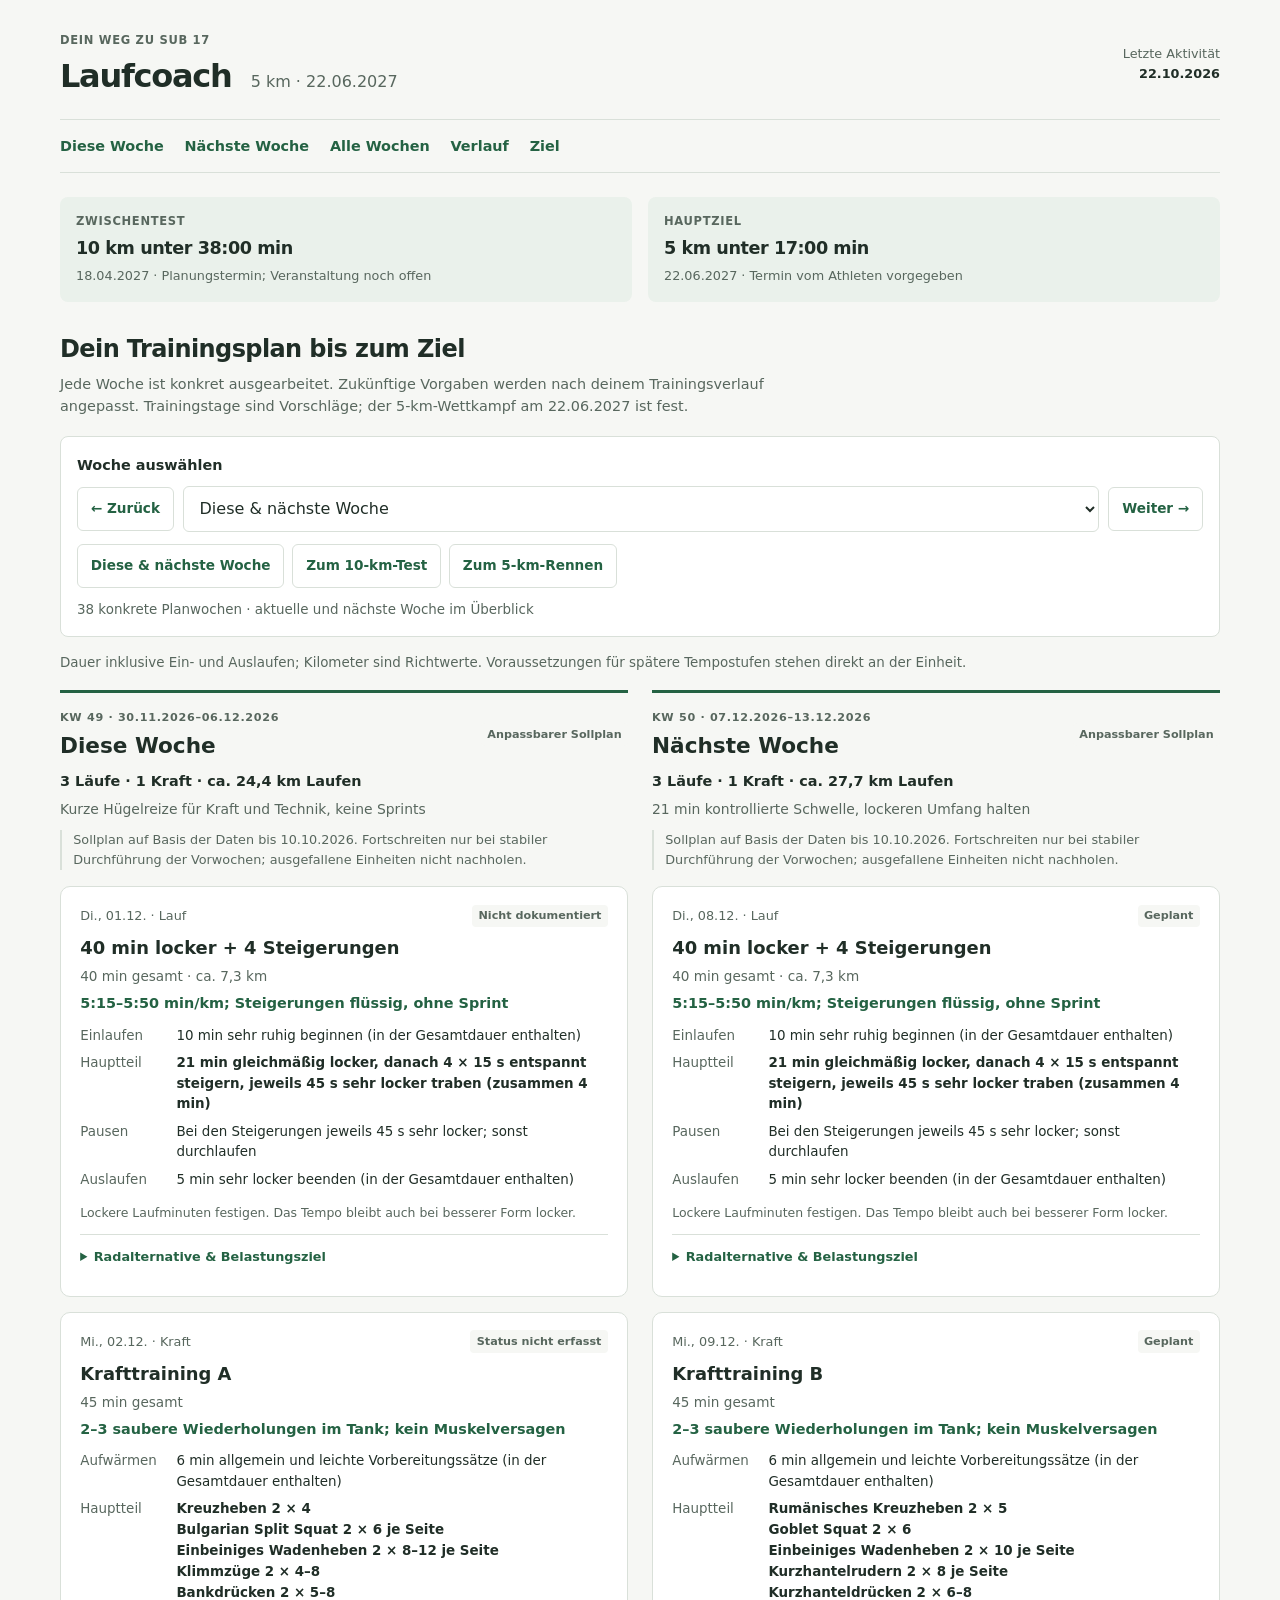
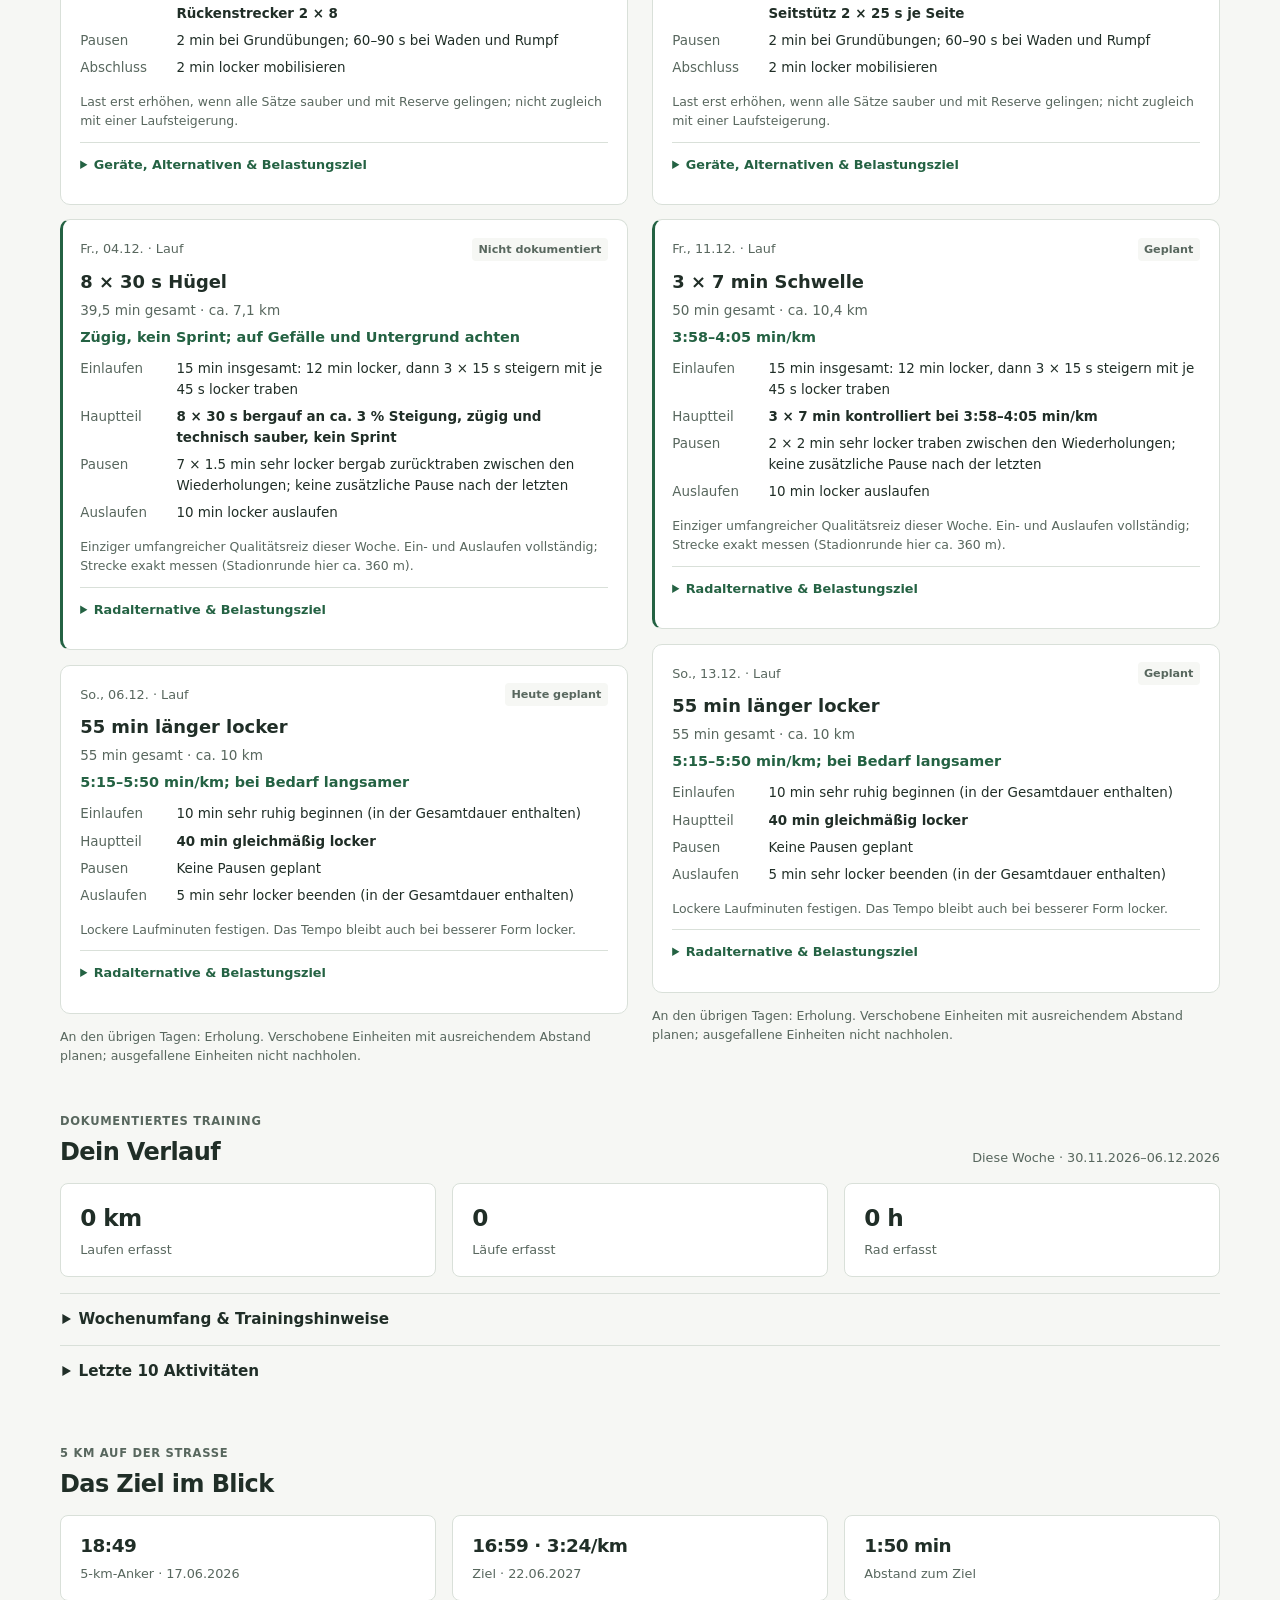
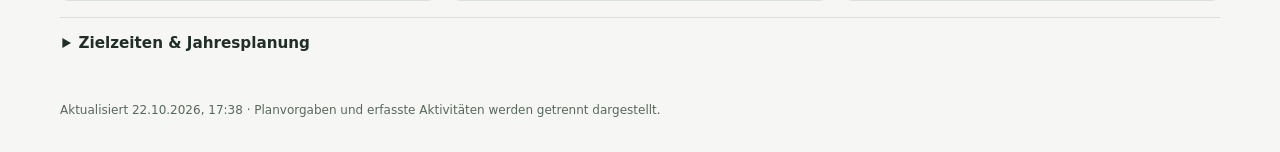
==== commit 7e8db630: "data: import October 20 and 22 activities" ====
--- a/dashboard/index.html
+++ b/dashboard/index.html
@@ -6,7 +6,7 @@
   <meta name="color-scheme" content="light dark">
   <title>Laufcoach · Dein Trainingsplan</title>
   <link rel="stylesheet" href="style.css">
-  <script>window.DASHBOARD_DATA = {"generated_at": "2026-10-18T22:02:57+02:00", "today": "2026-10-18", "season": {"plan_start": "2026-10-05", "plan_end": "2027-06-27", "updated_on": "2026-10-10", "primary_goal": {"date": "2027-06-22", "distance_km": 5, "target_seconds": 1019, "title": "5 km unter 17:00 min", "date_status": "Termin vom Athleten vorgegeben"}, "test_goal": {"date": "2027-04-18", "distance_km": 10, "target_seconds": 2279, "title": "10 km unter 38:00 min", "date_status": "Planungstermin; Veranstaltung noch offen", "recommended_window": "April 2027, bevorzugt 10.–25.04."}, "planning_note": "Vollständiger Sollplan auf Basis der Daten bis 10.10.2026. Nach jeder Trainingswoche abgleichen; spätere Tempostufen sind an die jeweils angegebenen Voraussetzungen gebunden. Der 10-km-Test ersetzt den bisher vorgesehenen 5-km-Formcheck im Frühjahr.", "phases": [{"period": "Oktober–November 2026", "start": "2026-10-05", "end": "2026-11-29", "phase": "Drei Läufe stabilisieren", "focus": "Kontrollierte Schwelle und kurze 400er wechseln sich ab. Laufminuten langsam aufbauen; jede vierte Woche entlasten."}, {"period": "Dezember 2026–Januar 2027", "start": "2026-11-30", "end": "2027-01-31", "phase": "Aerobe Basis und Kraft", "focus": "Längere lockere Läufe, Schwelle und dosierte Hügelreize. Feiertage und Entlastungswochen bewusst kürzer."}, {"period": "Februar–März 2027", "start": "2027-02-01", "end": "2027-03-28", "phase": "10-km-Tempohärte", "focus": "Längere kontrollierte Abschnitte in Richtung 3:48 min/km; 400er erhalten Tempogefühl und Abwechslung."}, {"period": "April 2027", "start": "2027-03-29", "end": "2027-04-25", "phase": "10-km-Test und Erholung", "focus": "Testlauf unter 38 min am vorläufigen 18.04., danach eine ruhige Woche und neue Pace-Einordnung."}, {"period": "Ende April–13. Juni 2027", "start": "2027-04-26", "end": "2027-06-13", "phase": "5-km-spezifischer Aufbau", "focus": "400er, 800er und 1000er gezielt kombinieren. Zielpace nur bei erfüllten Voraussetzungen, keine automatische Beschleunigung."}, {"period": "14.–27. Juni 2027", "start": "2027-06-14", "end": "2027-06-27", "phase": "Taper und Zielrennen", "focus": "Laufminuten reduzieren, kurze schnelle Abschnitte erhalten. Dienstag 22.06.: 5 km unter 17 min; anschließend Erholung."}]}, "header": {"title": "Laufcoach Dashboard", "goal": "5 km sub 17 im Juni 2027", "phase": "Phase 2 – Aerobe Basis und Schwelle", "focus": "Langen lockeren Lauf und zwei harte Ausdauerreize verarbeitet abschließen; Ruhetag am 18.10., keine Nachholkilometer", "next_milestone": "10-km-Test unter 38 min im April 2027; Planungstermin 18.04."}, "plan": {"week_start": "2026-10-12", "week_end": "2026-10-18", "phase": "Phase 2 – Aerobe Basis und Schwelle", "focus": "Langen lockeren Lauf und zwei harte Ausdauerreize verarbeitet abschließen; Ruhetag am 18.10., keine Nachholkilometer", "planning_note": "Aktivitäten bis 17.10. berücksichtigt. Der lange Umfang wurde am 12.10. mit 55:21 min bereits übererfüllt; am 15.10. folgten 3 × 7 min Schwelle statt der geplanten 2 × 6 min. Die zusätzliche Indoor-Radfahrt am 17.10. enthielt drei FTP-nahe 5-min-Abschnitte und zählt als zweiter harter Ausdauerreiz. Deshalb am 18.10. Ruhetag statt des optionalen kurzen Laufs.", "planned_sessions": [{"id": "2026-W42-run-long", "status": "completed", "completed_activity_id": "24699800418", "completion_note": "Am 12.10. absolviert: 10,60 km in 55:21 min bei 5:13 min/km, Ø 127 bpm, maximal 151 bpm. Damit länger als die geplanten 45 min; der lange Lauf der Woche ist erfüllt.", "type": "run", "title": "45 min locker", "priority": 1, "scheduled_date": "2026-10-18", "target_intensity": "LIT", "target_duration_min": 45, "target_distance_km": 8, "warmup": "10 min sehr ruhig beginnen (Teil der 45 min)", "main_set": "30 min gleichmäßig locker ohne Endbeschleunigung", "recovery": "Keine Pausen geplant", "cooldown": "5 min locker beenden (gesamt 45 min)", "target_pace": "5:15–5:50 min/km", "rpe_target": "3–4/10", "description": "Dritter Lauf als ruhiger Umfangsreiz; durch den längeren lockeren Lauf am 12.10. bereits erfüllt.", "alternatives": "Statt dieses Laufs 60–75 min Rad locker bei ca. 150–180 W; ersetzt den Lauf. Nicht zusätzlich nachholen.", "display_status": "erledigt", "matched_activity_id": "24699800418", "match_reason": "Nach Aktivitätsanalyse ausdrücklich zugeordnet"}, {"id": "2026-W42-run-threshold", "status": "completed", "completed_activity_id": "24731870770", "completion_note": "Am 15.10. als 3 × 7 min absolviert. Abschnitte ca. 3:53 / 3:51 / 3:56 min/km; insgesamt 9,92 km in 42:30 min, Ø 152 bpm, maximal 172 bpm. Umfangreicher und überwiegend schneller als geplant.", "type": "run", "title": "2 × 6 min kontrollierte Schwelle", "priority": 2, "scheduled_date": "2026-10-16", "target_intensity": "hard", "target_duration_min": 45, "target_distance_km": 9, "warmup": "15 min insgesamt: 12 min locker, dann 3 × 15 s steigern mit je 45 s locker traben", "main_set": "2 × 6 min gleichmäßig bei 3:58–4:05 min/km", "recovery": "Einmal 3 min locker traben zwischen den beiden Abschnitten", "cooldown": "15 min locker auslaufen (gesamt 45 min)", "target_pace": "3:58–4:05 min/km; nicht schneller abschließen", "rpe_target": "7/10", "description": "Einziger geplanter harter Ausdauerreiz; durch 3 × 7 min am 15.10. erfüllt. Kein weiterer harter Reiz in dieser Woche.", "alternatives": "Statt dieses Laufs 15 min locker Rad, 3 × 8 min bei ca. 255–270 W mit 4 min locker, danach 10 min ausfahren. Ersetzt den Lauf und zählt als harter Reiz.", "display_status": "erledigt", "matched_activity_id": "24731870770", "match_reason": "Nach Aktivitätsanalyse ausdrücklich zugeordnet"}, {"id": "2026-W42-strength", "type": "strength", "title": "Krafttraining dosiert", "priority": 3, "scheduled_date": "2026-10-14", "target_intensity": "moderate", "target_duration_min": 50, "warmup": "8 min allgemein aufwärmen, darin 2 leichte Vorbereitungssätze Kreuzheben", "main_set": "Kreuzheben 2 × 4–5\nBulgarian Split Squat 2 × 6 je Seite\nEinbeiniges Wadenheben 2 × 8–12 je Seite\nKlimmzüge 3 × 4–8\nBankdrücken 3 × 5–8\nRückenstrecker 2 × 8–12", "recovery": "2–3 min bei Grundübungen, 60–90 s bei Ergänzungsübungen", "cooldown": "2 min locker mobilisieren; Hauptteil mit Pausen ca. 40 min", "target_pace": "2–3 Wiederholungen im Tank; kein Muskelversagen", "rpe_target": "6/10", "setup": "Kreuzheben: Langhantel vom Boden. Split Squat: hinterer Fuß auf der Bank, Kurzhanteln seitlich. Wadenheben: Kurzhantel, freie Hand am Rack. Klimmzüge: Rackstange, bei Bedarf Bandunterstützung. Bankdrücken: Langhantel im Half Rack mit Sicherheitsablagen. Rückenstrecker: Hyperextension-Bank. Für alle Übungen die Last so wählen, dass 2–3 saubere Wiederholungen übrig bleiben.", "alternatives": "Split Squat bei unsicherem Stand durch Ausfallschritte am Boden ersetzen; Klimmzüge durch Kurzhantelrudern 3 × 6–10 je Seite; Bankdrücken durch Kurzhanteldrücken mit gleicher Satzzahl. Bei Zeitmangel einen Satz der Oberkörperübungen streichen, Pausen nicht verkürzen.", "description": "Nicht als Nachholeinheit zwischen Schwellenlauf und Erholungstag einschieben; eine nicht dokumentierte Durchführung wird nicht unterstellt.", "display_status": "info"}, {"id": "2026-W42-run-easy", "status": "cancelled", "condition": "Entfällt nach dem zusätzlichen harten Radreiz am 17.10.; Ruhetag.", "type": "run", "title": "Entfällt · Ruhetag nach Rad-Schwelle", "priority": 4, "scheduled_date": "2026-10-18", "target_intensity": "LIT", "target_duration_min": 20, "target_distance_km": 3.3, "warmup": "5 min sehr ruhig anlaufen (Teil der 20 min)", "main_set": "10 min sehr locker und gleichmäßig; keine Steigerungen", "recovery": "Keine Pausen geplant", "cooldown": "5 min sehr locker beenden (gesamt 20 min)", "target_pace": "5:40–6:10 min/km oder langsamer; Erholung hat Vorrang", "rpe_target": "2–3/10", "description": "Der zuvor optionale dritte Lauf entfällt nach der Indoor-Radfahrt am 17.10. Der Wochenumfang wird nicht nachgeholt oder erweitert.", "alternatives": "Ruhetag; keine zusätzliche Rad- oder Laufeinheit.", "display_status": "entfällt"}], "next_milestone": "10-km-Test unter 38 min im April 2027; Planungstermin 18.04.", "provisional": false}, "plan_weeks": [{"key": "week-2026-10-05", "label": "KW 41", "plan": {"week_start": "2026-10-05", "week_end": "2026-10-11", "phase": "Phase 2 – Aerobe Basis und Schwelle", "focus": "Nach zügigem Lauf und zwei intensiven Tagen am 09./10.10. Erholung priorisieren; am 11.10. Ruhetag, höchstens optional 20 min sehr locker", "planned_sessions": [{"id": "2026-W41-run-easy", "status": "completed", "completed_activity_id": "local-332b56b2538fd5fa", "completion_note": "Laufplatz am 08.10. belegt: 9,00 km in 43:19 min bei 4:49 min/km. Länger und schneller als geplant; moderat statt locker.", "type": "run", "title": "30 min locker", "priority": 1, "scheduled_date": "2026-10-06", "target_intensity": "LIT", "target_duration_min": 30, "target_distance_km": 5.5, "warmup": "10 min sehr ruhig anlaufen (Teil der 30 min)", "main_set": "15 min locker und gleichmäßig", "recovery": "Keine Pausen geplant", "cooldown": "5 min locker beenden (gesamt 30 min)", "target_pace": "5:15–5:50 min/km", "rpe_target": "3/10", "description": "Ruhiger Einstieg nach den Intervallen vom 03.10. (Garmin-Datum korrigiert); keine Nachholkilometer.", "alternatives": "Statt dieses Laufs 40–50 min Rad locker bei ca. 150–180 W; ersetzt den Lauf.", "display_status": "erledigt", "matched_activity_id": "local-332b56b2538fd5fa", "match_reason": "Nach Aktivitätsanalyse ausdrücklich zugeordnet"}, {"id": "2026-W41-strength", "type": "strength", "title": "Krafttraining dosiert", "priority": 2, "scheduled_date": "2026-10-07", "target_intensity": "moderate", "target_duration_min": 50, "warmup": "8 min allgemein aufwärmen, darin 2 leichte Vorbereitungssätze Kreuzheben", "main_set": "Kreuzheben 2 × 4–5\nBulgarian Split Squat 2 × 6 je Seite\nEinbeiniges Wadenheben 2 × 8–12 je Seite\nKlimmzüge 3 × 4–8\nBankdrücken 3 × 5–8\nRückenstrecker 2 × 8–12", "recovery": "2–3 min bei Grundübungen, 60–90 s bei Ergänzungsübungen", "cooldown": "2 min locker mobilisieren; Hauptteil mit Pausen ca. 40 min", "target_pace": "2–3 Wiederholungen im Tank; kein Muskelversagen", "rpe_target": "6/10", "setup": "Kreuzheben: Langhantel vom Boden. Split Squat: hinterer Fuß auf der Bank, Kurzhanteln seitlich. Wadenheben: Kurzhantel, freie Hand am Rack. Klimmzüge: Rackstange, bei Bedarf Bandunterstützung. Bankdrücken: Langhantel im Half Rack mit Sicherheitsablagen. Rückenstrecker: Hyperextension-Bank. Für alle Übungen die Last so wählen, dass 2–3 saubere Wiederholungen übrig bleiben.", "alternatives": "Split Squat bei unsicherem Stand durch Ausfallschritte am Boden ersetzen; Klimmzüge durch Kurzhantelrudern 3 × 6–10 je Seite; Bankdrücken durch Kurzhanteldrücken mit gleicher Satzzahl. Bei Zeitmangel einen Satz der Oberkörperübungen streichen, Pausen nicht verkürzen.", "description": "Unterkörpervolumen begrenzt, damit der folgende Qualitätslauf nicht beeinträchtigt wird.", "display_status": "info"}, {"id": "2026-W41-run-threshold", "status": "completed", "completed_activity_id": "local-7ed4eb324c8d1bd3", "completion_note": "Qualitätsplatz am 10.10. durch 8 × 400 m belegt; die geplante Schwelle wurde nicht ausgeführt. Die zusätzliche schwellennahe Radfahrt am 09.10. zählt separat zur Belastung.", "type": "run", "title": "2 × 6 min kontrollierte Schwelle", "priority": 3, "scheduled_date": "2026-10-09", "target_intensity": "hard", "target_duration_min": 45, "target_distance_km": 9, "warmup": "15 min insgesamt: 12 min locker, dann 3 × 15 s steigern mit je 45 s locker traben", "main_set": "2 × 6 min gleichmäßig bei 3:58–4:05 min/km", "recovery": "Einmal 3 min locker traben zwischen den beiden Abschnitten", "cooldown": "15 min locker auslaufen (gesamt 45 min)", "target_pace": "3:58–4:05 min/km; nicht schneller abschließen", "rpe_target": "7/10", "description": "Einziger geplanter harter Ausdauerreiz; vollständiges Ein- und Auslaufen und gleichmäßige Abschnitte.", "alternatives": "Statt dieses Laufs 15 min locker Rad, 3 × 8 min bei ca. 255–270 W mit 4 min locker, danach 10 min ausfahren. Ersetzt den Lauf und zählt als harter Reiz.", "display_status": "erledigt", "matched_activity_id": "local-7ed4eb324c8d1bd3", "match_reason": "Nach Aktivitätsanalyse ausdrücklich zugeordnet"}, {"id": "2026-W41-run-long", "type": "run", "title": "Ruhetag bevorzugt · optional 20 min sehr locker", "status": "optional", "priority": 4, "scheduled_date": "2026-10-11", "target_intensity": "LIT", "target_duration_min": 20, "target_distance_km": 3.3, "warmup": "5 min sehr ruhig beginnen, nur wenn der optionale Lauf gewählt wird", "main_set": "10 min sehr locker; keine Steigerungen und keine Endbeschleunigung", "recovery": "Keine Pausen geplant", "cooldown": "5 min sehr locker beenden (gesamt 20 min)", "target_pace": "5:40–6:10 min/km oder langsamer; Erholung hat Vorrang", "rpe_target": "2–3/10", "description": "Hauptvorgabe ist ein Ruhetag nach Radbelastung am 09.10. und 400ern am 10.10. Nur bei normaler Erholung optional kurz laufen; kein dritter Lauf als Pflicht.", "alternatives": "Bevorzugt Ruhetag. Falls aktive Erholung gewünscht und gut vertragen: höchstens 25 min Rad sehr locker bei 120–150 W statt des optionalen Laufs.", "display_status": "optional"}], "next_milestone": "10-km-Test unter 38 min im April 2027; Planungstermin 18.04."}, "warnings": [{"level": "warning", "text": "Harte Ausdauerreize am 09.10. und 10.10. dokumentiert. Erholung priorisieren; künftig mindestens einen lockeren Tag dazwischen planen."}], "unmatched_activities": [{"activity_id": "local-7848416a16dc7935", "source_file": "09102026.csv", "date": "2026-10-09", "sport": "bike", "session_name": "Rad: 3 × 5 min schwellennahe Belastung", "duration_min": 60.0, "distance_km": 33.97, "avg_pace_sec_per_km": null, "avg_speed_kmh": 34.0, "avg_hr": null, "max_hr": null, "avg_power": 216.0, "max_power": 275.0, "elevation_gain_m": 0.0, "training_effect": null, "rpe": null, "completed": true, "notes": "", "intensity": "hard"}], "week_summary": {"week_start": "2026-10-05", "week_end": "2026-10-11", "week_label": "KW 41", "run_km": 17.09, "bike_hours": 1.0, "run_sessions": 2, "bike_sessions": 1, "strength_sessions": 0, "hard_endurance_sessions": 2, "lit_sessions": 0, "moderate_sessions": 1, "hard_sessions": 2, "total_duration_min": 149.5}, "intensity": {"LIT": 0, "moderate": 1, "hard": 2}}, {"key": "week-2026-10-12", "label": "Diese Woche", "plan": {"week_start": "2026-10-12", "week_end": "2026-10-18", "phase": "Phase 2 – Aerobe Basis und Schwelle", "focus": "Langen lockeren Lauf und zwei harte Ausdauerreize verarbeitet abschließen; Ruhetag am 18.10., keine Nachholkilometer", "planning_note": "Aktivitäten bis 17.10. berücksichtigt. Der lange Umfang wurde am 12.10. mit 55:21 min bereits übererfüllt; am 15.10. folgten 3 × 7 min Schwelle statt der geplanten 2 × 6 min. Die zusätzliche Indoor-Radfahrt am 17.10. enthielt drei FTP-nahe 5-min-Abschnitte und zählt als zweiter harter Ausdauerreiz. Deshalb am 18.10. Ruhetag statt des optionalen kurzen Laufs.", "planned_sessions": [{"id": "2026-W42-run-long", "status": "completed", "completed_activity_id": "24699800418", "completion_note": "Am 12.10. absolviert: 10,60 km in 55:21 min bei 5:13 min/km, Ø 127 bpm, maximal 151 bpm. Damit länger als die geplanten 45 min; der lange Lauf der Woche ist erfüllt.", "type": "run", "title": "45 min locker", "priority": 1, "scheduled_date": "2026-10-18", "target_intensity": "LIT", "target_duration_min": 45, "target_distance_km": 8, "warmup": "10 min sehr ruhig beginnen (Teil der 45 min)", "main_set": "30 min gleichmäßig locker ohne Endbeschleunigung", "recovery": "Keine Pausen geplant", "cooldown": "5 min locker beenden (gesamt 45 min)", "target_pace": "5:15–5:50 min/km", "rpe_target": "3–4/10", "description": "Dritter Lauf als ruhiger Umfangsreiz; durch den längeren lockeren Lauf am 12.10. bereits erfüllt.", "alternatives": "Statt dieses Laufs 60–75 min Rad locker bei ca. 150–180 W; ersetzt den Lauf. Nicht zusätzlich nachholen.", "display_status": "erledigt", "matched_activity_id": "24699800418", "match_reason": "Nach Aktivitätsanalyse ausdrücklich zugeordnet"}, {"id": "2026-W42-run-threshold", "status": "completed", "completed_activity_id": "24731870770", "completion_note": "Am 15.10. als 3 × 7 min absolviert. Abschnitte ca. 3:53 / 3:51 / 3:56 min/km; insgesamt 9,92 km in 42:30 min, Ø 152 bpm, maximal 172 bpm. Umfangreicher und überwiegend schneller als geplant.", "type": "run", "title": "2 × 6 min kontrollierte Schwelle", "priority": 2, "scheduled_date": "2026-10-16", "target_intensity": "hard", "target_duration_min": 45, "target_distance_km": 9, "warmup": "15 min insgesamt: 12 min locker, dann 3 × 15 s steigern mit je 45 s locker traben", "main_set": "2 × 6 min gleichmäßig bei 3:58–4:05 min/km", "recovery": "Einmal 3 min locker traben zwischen den beiden Abschnitten", "cooldown": "15 min locker auslaufen (gesamt 45 min)", "target_pace": "3:58–4:05 min/km; nicht schneller abschließen", "rpe_target": "7/10", "description": "Einziger geplanter harter Ausdauerreiz; durch 3 × 7 min am 15.10. erfüllt. Kein weiterer harter Reiz in dieser Woche.", "alternatives": "Statt dieses Laufs 15 min locker Rad, 3 × 8 min bei ca. 255–270 W mit 4 min locker, danach 10 min ausfahren. Ersetzt den Lauf und zählt als harter Reiz.", "display_status": "erledigt", "matched_activity_id": "24731870770", "match_reason": "Nach Aktivitätsanalyse ausdrücklich zugeordnet"}, {"id": "2026-W42-strength", "type": "strength", "title": "Krafttraining dosiert", "priority": 3, "scheduled_date": "2026-10-14", "target_intensity": "moderate", "target_duration_min": 50, "warmup": "8 min allgemein aufwärmen, darin 2 leichte Vorbereitungssätze Kreuzheben", "main_set": "Kreuzheben 2 × 4–5\nBulgarian Split Squat 2 × 6 je Seite\nEinbeiniges Wadenheben 2 × 8–12 je Seite\nKlimmzüge 3 × 4–8\nBankdrücken 3 × 5–8\nRückenstrecker 2 × 8–12", "recovery": "2–3 min bei Grundübungen, 60–90 s bei Ergänzungsübungen", "cooldown": "2 min locker mobilisieren; Hauptteil mit Pausen ca. 40 min", "target_pace": "2–3 Wiederholungen im Tank; kein Muskelversagen", "rpe_target": "6/10", "setup": "Kreuzheben: Langhantel vom Boden. Split Squat: hinterer Fuß auf der Bank, Kurzhanteln seitlich. Wadenheben: Kurzhantel, freie Hand am Rack. Klimmzüge: Rackstange, bei Bedarf Bandunterstützung. Bankdrücken: Langhantel im Half Rack mit Sicherheitsablagen. Rückenstrecker: Hyperextension-Bank. Für alle Übungen die Last so wählen, dass 2–3 saubere Wiederholungen übrig bleiben.", "alternatives": "Split Squat bei unsicherem Stand durch Ausfallschritte am Boden ersetzen; Klimmzüge durch Kurzhantelrudern 3 × 6–10 je Seite; Bankdrücken durch Kurzhanteldrücken mit gleicher Satzzahl. Bei Zeitmangel einen Satz der Oberkörperübungen streichen, Pausen nicht verkürzen.", "description": "Nicht als Nachholeinheit zwischen Schwellenlauf und Erholungstag einschieben; eine nicht dokumentierte Durchführung wird nicht unterstellt.", "display_status": "info"}, {"id": "2026-W42-run-easy", "status": "cancelled", "condition": "Entfällt nach dem zusätzlichen harten Radreiz am 17.10.; Ruhetag.", "type": "run", "title": "Entfällt · Ruhetag nach Rad-Schwelle", "priority": 4, "scheduled_date": "2026-10-18", "target_intensity": "LIT", "target_duration_min": 20, "target_distance_km": 3.3, "warmup": "5 min sehr ruhig anlaufen (Teil der 20 min)", "main_set": "10 min sehr locker und gleichmäßig; keine Steigerungen", "recovery": "Keine Pausen geplant", "cooldown": "5 min sehr locker beenden (gesamt 20 min)", "target_pace": "5:40–6:10 min/km oder langsamer; Erholung hat Vorrang", "rpe_target": "2–3/10", "description": "Der zuvor optionale dritte Lauf entfällt nach der Indoor-Radfahrt am 17.10. Der Wochenumfang wird nicht nachgeholt oder erweitert.", "alternatives": "Ruhetag; keine zusätzliche Rad- oder Laufeinheit.", "display_status": "entfällt"}], "next_milestone": "10-km-Test unter 38 min im April 2027; Planungstermin 18.04.", "provisional": false}, "warnings": [{"level": "warning", "text": "Der Laufumfang ist gegenüber der Vorwoche um 20 % gestiegen."}], "unmatched_activities": [{"activity_id": "24754566581", "source_file": "2026-10-17_bike_activity_24754566581.csv", "date": "2026-10-17", "sport": "bike", "session_name": "Indoor-Radfahren", "duration_min": 55.0, "distance_km": 30.92, "avg_pace_sec_per_km": null, "avg_speed_kmh": 33.73, "avg_hr": 131.0, "max_hr": 156.0, "avg_power": 214.0, "max_power": 285.0, "elevation_gain_m": 0.0, "training_effect": null, "rpe": null, "completed": true, "notes": "Coaching-Einordnung: harter Rad-Schwellenreiz mit drei FTP-nahen 5-min-Abschnitten.", "intensity": "hard"}], "week_summary": {"week_start": "2026-10-12", "week_end": "2026-10-18", "week_label": "KW 42", "run_km": 20.52, "bike_hours": 0.92, "run_sessions": 2, "bike_sessions": 1, "strength_sessions": 0, "hard_endurance_sessions": 2, "lit_sessions": 1, "moderate_sessions": 0, "hard_sessions": 2, "total_duration_min": 152.9}, "intensity": {"LIT": 1, "moderate": 0, "hard": 2}}, {"key": "week-2026-10-19", "label": "Nächste Woche", "plan": {"week_start": "2026-10-19", "week_end": "2026-10-25", "phase": "Drei Läufe stabilisieren", "focus": "400er wieder aufnehmen, Laufminuten stabil halten", "planning_note": "Sollplan auf Basis der Daten bis 17.10.2026. Nach dem längeren lockeren Lauf am 12.10., 3 × 7 min Schwelle am 15.10. und der zusätzlichen FTP-nahen Radfahrt am 17.10. zunächst vollständig erholen. Die 400er am 23.10. bleiben kontrolliert und finden nur bei unauffälliger Erholung statt; ausgefallene Einheiten nicht nachholen.", "provisional": true, "week_type": "normal", "planned_sessions": [{"id": "2026-10-23-run", "condition": "Nur bei normaler Erholung von der Vorwoche und ohne Beschwerden; sonst 30 min locker bei 5:15–5:50 min/km.", "type": "run", "title": "6 × 400 m kontrolliert", "priority": 1, "scheduled_date": "2026-10-23", "target_intensity": "hard", "target_duration_min": 41.5, "target_distance_km": 8.2, "warmup": "15 min insgesamt: 12 min locker, dann 3 × 15 s steigern mit je 45 s locker traben", "main_set": "6 × 400 m in 88–90 s je Wiederholung (3:40–3:45 min/km); gleichmäßig, keine schnelle Schlusswiederholung", "recovery": "5 × 1.5 min sehr locker traben zwischen den Wiederholungen; keine zusätzliche Pause nach der letzten", "cooldown": "10 min locker auslaufen", "target_pace": "3:40–3:45 min/km", "rpe_target": "7–8/10", "alternatives": "Statt des gesamten Laufs 50 min Rad: 12 min locker, 3 × 6 min bei ca. 255–270 W, dazwischen 2 × 3 min locker, 14 min ausfahren. Zählt als harter Reiz und ersetzt den Lauf; bei Ermüdung alle 50 min locker bei 150–180 W.", "duration_components_min": {"warmup": 15, "main": 9.0, "recovery": 7.5, "cooldown": 10}, "duration_is_estimate": true, "description": "Einziger umfangreicher Qualitätsreiz dieser Woche. Ein- und Auslaufen vollständig; Strecke exakt messen (Stadionrunde hier ca. 360 m).", "display_status": "offen"}, {"id": "2026-10-20-run", "type": "run", "title": "30 min locker", "priority": 2, "scheduled_date": "2026-10-20", "target_intensity": "LIT", "target_duration_min": 30, "target_distance_km": 5.5, "warmup": "10 min sehr ruhig beginnen (in der Gesamtdauer enthalten)", "main_set": "15 min gleichmäßig locker", "recovery": "Keine Pausen geplant", "cooldown": "5 min sehr locker beenden (in der Gesamtdauer enthalten)", "target_pace": "5:15–5:50 min/km; bei Bedarf langsamer", "rpe_target": "3–4/10", "alternatives": "Statt dieses Laufs 39 min Rad locker bei ca. 150–180 W; ersetzt den Lauf vollständig.", "duration_components_min": {"warmup": 10, "main": 15.0, "recovery": 0.0, "cooldown": 5}, "description": "Lockere Laufminuten festigen. Das Tempo bleibt auch bei besserer Form locker.", "display_status": "offen"}, {"id": "2026-10-25-run", "type": "run", "title": "45 min länger locker", "priority": 2, "scheduled_date": "2026-10-25", "target_intensity": "LIT", "target_duration_min": 45, "target_distance_km": 8.2, "warmup": "10 min sehr ruhig beginnen (in der Gesamtdauer enthalten)", "main_set": "30 min gleichmäßig locker", "recovery": "Keine Pausen geplant", "cooldown": "5 min sehr locker beenden (in der Gesamtdauer enthalten)", "target_pace": "5:15–5:50 min/km; bei Bedarf langsamer", "rpe_target": "3–4/10", "alternatives": "Statt dieses Laufs 58 min Rad locker bei ca. 150–180 W; ersetzt den Lauf vollständig.", "duration_components_min": {"warmup": 10, "main": 30.0, "recovery": 0.0, "cooldown": 5}, "description": "Lockere Laufminuten festigen. Das Tempo bleibt auch bei besserer Form locker.", "display_status": "offen"}, {"id": "2026-10-21-strength", "type": "strength", "title": "Krafttraining A", "priority": 3, "scheduled_date": "2026-10-21", "target_intensity": "moderate", "target_duration_min": 45, "warmup": "6 min allgemein und leichte Vorbereitungssätze (in der Gesamtdauer enthalten)", "main_set": "Kreuzheben 2 × 4\nBulgarian Split Squat 2 × 6 je Seite\nEinbeiniges Wadenheben 2 × 8–12 je Seite\nKlimmzüge 2 × 4–8\nBankdrücken 2 × 5–8\nRückenstrecker 2 × 8", "recovery": "2 min bei Grundübungen; 60–90 s bei Waden und Rumpf", "cooldown": "2 min locker mobilisieren", "target_pace": "2–3 saubere Wiederholungen im Tank; kein Muskelversagen", "rpe_target": "6–7/10", "duration_components_min": {"warmup": 6, "main_and_recovery": 37, "cooldown": 2}, "setup": "Kreuzheben/Rumänisches Kreuzheben: Langhantel, bei leichter Variante Kurzhanteln. Split Squat: hinterer Fuß auf Bank, Kurzhanteln seitlich. Goblet Squat: Kurzhantel vor Brust. Wadenheben: Kurzhantel, freie Hand am Rack. Klimmzüge: Rackstange, bei Bedarf Band. Bankdrücken: Bank im Half Rack mit Sicherheitsablagen; Kurzhanteldrücken auf Bank. Rudern: freie Hand auf Bank. Rückenstrecker: Hyperextension-Bank. Seitstütz: Boden.", "alternatives": "Split Squat durch Ausfallschritte am Boden ersetzen; Klimmzüge durch Kurzhantelrudern 2 × 8 je Seite. Für Rückenstrecker: Bird Dog 2 × 6 je Seite. Last reduzieren, wenn Lauftraining beeinträchtigt wird.", "description": "Last erst erhöhen, wenn alle Sätze sauber und mit Reserve gelingen; nicht zugleich mit einer Laufsteigerung.", "display_status": "info"}], "next_milestone": "10-km-Test unter 38 min im April 2027; Planungstermin 18.04."}, "warnings": [{"level": "info", "text": "Geplante Prioritätseinheit noch offen: 6 × 400 m kontrolliert."}], "unmatched_activities": [], "week_summary": {}, "intensity": {"LIT": 0, "moderate": 0, "hard": 0}}, {"key": "week-2026-10-26", "label": "KW 44", "plan": {"week_start": "2026-10-26", "week_end": "2026-11-01", "phase": "Drei Läufe stabilisieren", "focus": "Erste Entlastung: weniger Laufminuten, kontrollierte Schwelle", "planning_note": "Sollplan auf Basis der Daten bis 10.10.2026. Fortschreiten nur bei stabiler Durchführung der Vorwochen; ausgefallene Einheiten nicht nachholen.", "provisional": true, "week_type": "deload", "planned_sessions": [{"id": "2026-10-30-run", "type": "run", "title": "2 × 6 min Schwelle", "priority": 1, "scheduled_date": "2026-10-30", "target_intensity": "hard", "target_duration_min": 40, "target_distance_km": 8.0, "warmup": "15 min insgesamt: 12 min locker, dann 3 × 15 s steigern mit je 45 s locker traben", "main_set": "2 × 6 min kontrolliert bei 3:58–4:05 min/km", "recovery": "1 × 3 min sehr locker traben zwischen den Wiederholungen; keine zusätzliche Pause nach der letzten", "cooldown": "10 min locker auslaufen", "target_pace": "3:58–4:05 min/km", "rpe_target": "7–8/10", "alternatives": "Statt des gesamten Laufs 50 min Rad: 12 min locker, 3 × 6 min bei ca. 255–270 W, dazwischen 2 × 3 min locker, 14 min ausfahren. Zählt als harter Reiz und ersetzt den Lauf; bei Ermüdung alle 50 min locker bei 150–180 W.", "duration_components_min": {"warmup": 15, "main": 12, "recovery": 3, "cooldown": 10}, "duration_is_estimate": false, "description": "Einziger umfangreicher Qualitätsreiz dieser Woche. Ein- und Auslaufen vollständig; Strecke exakt messen (Stadionrunde hier ca. 360 m).", "display_status": "offen"}, {"id": "2026-10-27-run", "type": "run", "title": "30 min locker", "priority": 2, "scheduled_date": "2026-10-27", "target_intensity": "LIT", "target_duration_min": 30, "target_distance_km": 5.5, "warmup": "10 min sehr ruhig beginnen (in der Gesamtdauer enthalten)", "main_set": "15 min gleichmäßig locker", "recovery": "Keine Pausen geplant", "cooldown": "5 min sehr locker beenden (in der Gesamtdauer enthalten)", "target_pace": "5:15–5:50 min/km; bei Bedarf langsamer", "rpe_target": "3–4/10", "alternatives": "Statt dieses Laufs 39 min Rad locker bei ca. 150–180 W; ersetzt den Lauf vollständig.", "duration_components_min": {"warmup": 10, "main": 15.0, "recovery": 0.0, "cooldown": 5}, "description": "Lockere Laufminuten festigen. Das Tempo bleibt auch bei besserer Form locker.", "display_status": "offen"}, {"id": "2026-11-01-run", "type": "run", "title": "40 min länger locker", "priority": 2, "scheduled_date": "2026-11-01", "target_intensity": "LIT", "target_duration_min": 40, "target_distance_km": 7.3, "warmup": "10 min sehr ruhig beginnen (in der Gesamtdauer enthalten)", "main_set": "25 min gleichmäßig locker", "recovery": "Keine Pausen geplant", "cooldown": "5 min sehr locker beenden (in der Gesamtdauer enthalten)", "target_pace": "5:15–5:50 min/km; bei Bedarf langsamer", "rpe_target": "3–4/10", "alternatives": "Statt dieses Laufs 52 min Rad locker bei ca. 150–180 W; ersetzt den Lauf vollständig.", "duration_components_min": {"warmup": 10, "main": 25.0, "recovery": 0.0, "cooldown": 5}, "description": "Lockere Laufminuten festigen. Das Tempo bleibt auch bei besserer Form locker.", "display_status": "offen"}, {"id": "2026-10-28-strength", "type": "strength", "title": "Kraft erhalten – leicht", "priority": 3, "scheduled_date": "2026-10-28", "target_intensity": "moderate", "target_duration_min": 25, "warmup": "6 min allgemein und leichte Vorbereitungssätze (in der Gesamtdauer enthalten)", "main_set": "Goblet Squat 1 × 6\nRumänisches Kreuzheben mit Kurzhanteln 1 × 6\nWadenheben 1 × 10 je Seite\nKurzhantelrudern 2 × 8 je Seite\nKurzhanteldrücken 2 × 8\nSeitstütz 2 × 20 s je Seite", "recovery": "60–90 s zwischen den Sätzen", "cooldown": "2 min locker mobilisieren", "target_pace": "Sehr leicht; 4–5 Wiederholungen im Tank, keine ungewohnten Übungen", "rpe_target": "4/10", "duration_components_min": {"warmup": 6, "main_and_recovery": 17, "cooldown": 2}, "setup": "Kreuzheben/Rumänisches Kreuzheben: Langhantel, bei leichter Variante Kurzhanteln. Split Squat: hinterer Fuß auf Bank, Kurzhanteln seitlich. Goblet Squat: Kurzhantel vor Brust. Wadenheben: Kurzhantel, freie Hand am Rack. Klimmzüge: Rackstange, bei Bedarf Band. Bankdrücken: Bank im Half Rack mit Sicherheitsablagen; Kurzhanteldrücken auf Bank. Rudern: freie Hand auf Bank. Rückenstrecker: Hyperextension-Bank. Seitstütz: Boden.", "alternatives": "Split Squat durch Ausfallschritte am Boden ersetzen; Klimmzüge durch Kurzhantelrudern 2 × 8 je Seite. Für Rückenstrecker: Bird Dog 2 × 6 je Seite. Last reduzieren, wenn Lauftraining beeinträchtigt wird.", "description": "Erhalt und saubere Bewegung, kein Muskelkater provozieren.", "display_status": "info"}], "next_milestone": "10-km-Test unter 38 min im April 2027; Planungstermin 18.04."}, "warnings": [{"level": "info", "text": "Geplante Prioritätseinheit noch offen: 2 × 6 min Schwelle."}], "unmatched_activities": [], "week_summary": {}, "intensity": {"LIT": 0, "moderate": 0, "hard": 0}}, {"key": "week-2026-11-02", "label": "KW 45", "plan": {"week_start": "2026-11-02", "week_end": "2026-11-08", "phase": "Drei Läufe stabilisieren", "focus": "Dritten Schwellenabschnitt ergänzen, alle Abschnitte gleichmäßig", "planning_note": "Sollplan auf Basis der Daten bis 10.10.2026. Fortschreiten nur bei stabiler Durchführung der Vorwochen; ausgefallene Einheiten nicht nachholen.", "provisional": true, "week_type": "normal", "planned_sessions": [{"id": "2026-11-06-run", "type": "run", "title": "3 × 5 min Schwelle", "priority": 1, "scheduled_date": "2026-11-06", "target_intensity": "hard", "target_duration_min": 44, "target_distance_km": 8.9, "warmup": "15 min insgesamt: 12 min locker, dann 3 × 15 s steigern mit je 45 s locker traben", "main_set": "3 × 5 min kontrolliert bei 3:58–4:05 min/km", "recovery": "2 × 2 min sehr locker traben zwischen den Wiederholungen; keine zusätzliche Pause nach der letzten", "cooldown": "10 min locker auslaufen", "target_pace": "3:58–4:05 min/km", "rpe_target": "7–8/10", "alternatives": "Statt des gesamten Laufs 50 min Rad: 12 min locker, 3 × 6 min bei ca. 255–270 W, dazwischen 2 × 3 min locker, 14 min ausfahren. Zählt als harter Reiz und ersetzt den Lauf; bei Ermüdung alle 50 min locker bei 150–180 W.", "duration_components_min": {"warmup": 15, "main": 15, "recovery": 4, "cooldown": 10}, "duration_is_estimate": false, "description": "Einziger umfangreicher Qualitätsreiz dieser Woche. Ein- und Auslaufen vollständig; Strecke exakt messen (Stadionrunde hier ca. 360 m).", "display_status": "offen"}, {"id": "2026-11-03-run", "type": "run", "title": "35 min locker", "priority": 2, "scheduled_date": "2026-11-03", "target_intensity": "LIT", "target_duration_min": 35, "target_distance_km": 6.4, "warmup": "10 min sehr ruhig beginnen (in der Gesamtdauer enthalten)", "main_set": "20 min gleichmäßig locker", "recovery": "Keine Pausen geplant", "cooldown": "5 min sehr locker beenden (in der Gesamtdauer enthalten)", "target_pace": "5:15–5:50 min/km; bei Bedarf langsamer", "rpe_target": "3–4/10", "alternatives": "Statt dieses Laufs 46 min Rad locker bei ca. 150–180 W; ersetzt den Lauf vollständig.", "duration_components_min": {"warmup": 10, "main": 20.0, "recovery": 0.0, "cooldown": 5}, "description": "Lockere Laufminuten festigen. Das Tempo bleibt auch bei besserer Form locker.", "display_status": "offen"}, {"id": "2026-11-08-run", "type": "run", "title": "45 min länger locker", "priority": 2, "scheduled_date": "2026-11-08", "target_intensity": "LIT", "target_duration_min": 45, "target_distance_km": 8.2, "warmup": "10 min sehr ruhig beginnen (in der Gesamtdauer enthalten)", "main_set": "30 min gleichmäßig locker", "recovery": "Keine Pausen geplant", "cooldown": "5 min sehr locker beenden (in der Gesamtdauer enthalten)", "target_pace": "5:15–5:50 min/km; bei Bedarf langsamer", "rpe_target": "3–4/10", "alternatives": "Statt dieses Laufs 58 min Rad locker bei ca. 150–180 W; ersetzt den Lauf vollständig.", "duration_components_min": {"warmup": 10, "main": 30.0, "recovery": 0.0, "cooldown": 5}, "description": "Lockere Laufminuten festigen. Das Tempo bleibt auch bei besserer Form locker.", "display_status": "offen"}, {"id": "2026-11-04-strength", "type": "strength", "title": "Krafttraining A", "priority": 3, "scheduled_date": "2026-11-04", "target_intensity": "moderate", "target_duration_min": 45, "warmup": "6 min allgemein und leichte Vorbereitungssätze (in der Gesamtdauer enthalten)", "main_set": "Kreuzheben 2 × 4\nBulgarian Split Squat 2 × 6 je Seite\nEinbeiniges Wadenheben 2 × 8–12 je Seite\nKlimmzüge 2 × 4–8\nBankdrücken 2 × 5–8\nRückenstrecker 2 × 8", "recovery": "2 min bei Grundübungen; 60–90 s bei Waden und Rumpf", "cooldown": "2 min locker mobilisieren", "target_pace": "2–3 saubere Wiederholungen im Tank; kein Muskelversagen", "rpe_target": "6–7/10", "duration_components_min": {"warmup": 6, "main_and_recovery": 37, "cooldown": 2}, "setup": "Kreuzheben/Rumänisches Kreuzheben: Langhantel, bei leichter Variante Kurzhanteln. Split Squat: hinterer Fuß auf Bank, Kurzhanteln seitlich. Goblet Squat: Kurzhantel vor Brust. Wadenheben: Kurzhantel, freie Hand am Rack. Klimmzüge: Rackstange, bei Bedarf Band. Bankdrücken: Bank im Half Rack mit Sicherheitsablagen; Kurzhanteldrücken auf Bank. Rudern: freie Hand auf Bank. Rückenstrecker: Hyperextension-Bank. Seitstütz: Boden.", "alternatives": "Split Squat durch Ausfallschritte am Boden ersetzen; Klimmzüge durch Kurzhantelrudern 2 × 8 je Seite. Für Rückenstrecker: Bird Dog 2 × 6 je Seite. Last reduzieren, wenn Lauftraining beeinträchtigt wird.", "description": "Last erst erhöhen, wenn alle Sätze sauber und mit Reserve gelingen; nicht zugleich mit einer Laufsteigerung.", "display_status": "info"}], "next_milestone": "10-km-Test unter 38 min im April 2027; Planungstermin 18.04."}, "warnings": [{"level": "info", "text": "Geplante Prioritätseinheit noch offen: 3 × 5 min Schwelle."}], "unmatched_activities": [], "week_summary": {}, "intensity": {"LIT": 0, "moderate": 0, "hard": 0}}, {"key": "week-2026-11-09", "label": "KW 46", "plan": {"week_start": "2026-11-09", "week_end": "2026-11-15", "phase": "Drei Läufe stabilisieren", "focus": "400er auf acht Wiederholungen verteilen, Pace beibehalten", "planning_note": "Sollplan auf Basis der Daten bis 10.10.2026. Fortschreiten nur bei stabiler Durchführung der Vorwochen; ausgefallene Einheiten nicht nachholen.", "provisional": true, "week_type": "normal", "planned_sessions": [{"id": "2026-11-13-run", "type": "run", "title": "8 × 400 m kontrolliert", "priority": 1, "scheduled_date": "2026-11-13", "target_intensity": "hard", "target_duration_min": 47.5, "target_distance_km": 9.5, "warmup": "15 min insgesamt: 12 min locker, dann 3 × 15 s steigern mit je 45 s locker traben", "main_set": "8 × 400 m in 88–90 s je Wiederholung (3:40–3:45 min/km); gleichmäßig, keine schnelle Schlusswiederholung", "recovery": "7 × 1.5 min sehr locker traben zwischen den Wiederholungen; keine zusätzliche Pause nach der letzten", "cooldown": "10 min locker auslaufen", "target_pace": "3:40–3:45 min/km", "rpe_target": "7–8/10", "alternatives": "Statt des gesamten Laufs 50 min Rad: 12 min locker, 3 × 6 min bei ca. 255–270 W, dazwischen 2 × 3 min locker, 14 min ausfahren. Zählt als harter Reiz und ersetzt den Lauf; bei Ermüdung alle 50 min locker bei 150–180 W.", "duration_components_min": {"warmup": 15, "main": 12.0, "recovery": 10.5, "cooldown": 10}, "duration_is_estimate": true, "description": "Einziger umfangreicher Qualitätsreiz dieser Woche. Ein- und Auslaufen vollständig; Strecke exakt messen (Stadionrunde hier ca. 360 m).", "display_status": "offen"}, {"id": "2026-11-10-run", "type": "run", "title": "35 min locker", "priority": 2, "scheduled_date": "2026-11-10", "target_intensity": "LIT", "target_duration_min": 35, "target_distance_km": 6.4, "warmup": "10 min sehr ruhig beginnen (in der Gesamtdauer enthalten)", "main_set": "20 min gleichmäßig locker", "recovery": "Keine Pausen geplant", "cooldown": "5 min sehr locker beenden (in der Gesamtdauer enthalten)", "target_pace": "5:15–5:50 min/km; bei Bedarf langsamer", "rpe_target": "3–4/10", "alternatives": "Statt dieses Laufs 46 min Rad locker bei ca. 150–180 W; ersetzt den Lauf vollständig.", "duration_components_min": {"warmup": 10, "main": 20.0, "recovery": 0.0, "cooldown": 5}, "description": "Lockere Laufminuten festigen. Das Tempo bleibt auch bei besserer Form locker.", "display_status": "offen"}, {"id": "2026-11-15-run", "type": "run", "title": "50 min länger locker", "priority": 2, "scheduled_date": "2026-11-15", "target_intensity": "LIT", "target_duration_min": 50, "target_distance_km": 9.1, "warmup": "10 min sehr ruhig beginnen (in der Gesamtdauer enthalten)", "main_set": "35 min gleichmäßig locker", "recovery": "Keine Pausen geplant", "cooldown": "5 min sehr locker beenden (in der Gesamtdauer enthalten)", "target_pace": "5:15–5:50 min/km; bei Bedarf langsamer", "rpe_target": "3–4/10", "alternatives": "Statt dieses Laufs 65 min Rad locker bei ca. 150–180 W; ersetzt den Lauf vollständig.", "duration_components_min": {"warmup": 10, "main": 35.0, "recovery": 0.0, "cooldown": 5}, "description": "Lockere Laufminuten festigen. Das Tempo bleibt auch bei besserer Form locker.", "display_status": "offen"}, {"id": "2026-11-11-strength", "type": "strength", "title": "Krafttraining B", "priority": 3, "scheduled_date": "2026-11-11", "target_intensity": "moderate", "target_duration_min": 45, "warmup": "6 min allgemein und leichte Vorbereitungssätze (in der Gesamtdauer enthalten)", "main_set": "Rumänisches Kreuzheben 2 × 5\nGoblet Squat 2 × 6\nEinbeiniges Wadenheben 2 × 10 je Seite\nKurzhantelrudern 2 × 8 je Seite\nKurzhanteldrücken 2 × 6–8\nSeitstütz 2 × 25 s je Seite", "recovery": "2 min bei Grundübungen; 60–90 s bei Waden und Rumpf", "cooldown": "2 min locker mobilisieren", "target_pace": "2–3 saubere Wiederholungen im Tank; kein Muskelversagen", "rpe_target": "6–7/10", "duration_components_min": {"warmup": 6, "main_and_recovery": 37, "cooldown": 2}, "setup": "Kreuzheben/Rumänisches Kreuzheben: Langhantel, bei leichter Variante Kurzhanteln. Split Squat: hinterer Fuß auf Bank, Kurzhanteln seitlich. Goblet Squat: Kurzhantel vor Brust. Wadenheben: Kurzhantel, freie Hand am Rack. Klimmzüge: Rackstange, bei Bedarf Band. Bankdrücken: Bank im Half Rack mit Sicherheitsablagen; Kurzhanteldrücken auf Bank. Rudern: freie Hand auf Bank. Rückenstrecker: Hyperextension-Bank. Seitstütz: Boden.", "alternatives": "Split Squat durch Ausfallschritte am Boden ersetzen; Klimmzüge durch Kurzhantelrudern 2 × 8 je Seite. Für Rückenstrecker: Bird Dog 2 × 6 je Seite. Last reduzieren, wenn Lauftraining beeinträchtigt wird.", "description": "Last erst erhöhen, wenn alle Sätze sauber und mit Reserve gelingen; nicht zugleich mit einer Laufsteigerung.", "display_status": "info"}], "next_milestone": "10-km-Test unter 38 min im April 2027; Planungstermin 18.04."}, "warnings": [{"level": "info", "text": "Geplante Prioritätseinheit noch offen: 8 × 400 m kontrolliert."}], "unmatched_activities": [], "week_summary": {}, "intensity": {"LIT": 0, "moderate": 0, "hard": 0}}, {"key": "week-2026-11-16", "label": "KW 47", "plan": {"week_start": "2026-11-16", "week_end": "2026-11-22", "phase": "Drei Läufe stabilisieren", "focus": "Schwelle auf 18 min festigen, längeren Lauf ruhig ausbauen", "planning_note": "Sollplan auf Basis der Daten bis 10.10.2026. Fortschreiten nur bei stabiler Durchführung der Vorwochen; ausgefallene Einheiten nicht nachholen.", "provisional": true, "week_type": "normal", "planned_sessions": [{"id": "2026-11-20-run", "type": "run", "title": "3 × 6 min Schwelle", "priority": 1, "scheduled_date": "2026-11-20", "target_intensity": "hard", "target_duration_min": 47, "target_distance_km": 9.7, "warmup": "15 min insgesamt: 12 min locker, dann 3 × 15 s steigern mit je 45 s locker traben", "main_set": "3 × 6 min kontrolliert bei 3:58–4:05 min/km", "recovery": "2 × 2 min sehr locker traben zwischen den Wiederholungen; keine zusätzliche Pause nach der letzten", "cooldown": "10 min locker auslaufen", "target_pace": "3:58–4:05 min/km", "rpe_target": "7–8/10", "alternatives": "Statt des gesamten Laufs 50 min Rad: 12 min locker, 3 × 6 min bei ca. 255–270 W, dazwischen 2 × 3 min locker, 14 min ausfahren. Zählt als harter Reiz und ersetzt den Lauf; bei Ermüdung alle 50 min locker bei 150–180 W.", "duration_components_min": {"warmup": 15, "main": 18, "recovery": 4, "cooldown": 10}, "duration_is_estimate": false, "description": "Einziger umfangreicher Qualitätsreiz dieser Woche. Ein- und Auslaufen vollständig; Strecke exakt messen (Stadionrunde hier ca. 360 m).", "display_status": "offen"}, {"id": "2026-11-17-run", "type": "run", "title": "35 min locker", "priority": 2, "scheduled_date": "2026-11-17", "target_intensity": "LIT", "target_duration_min": 35, "target_distance_km": 6.4, "warmup": "10 min sehr ruhig beginnen (in der Gesamtdauer enthalten)", "main_set": "20 min gleichmäßig locker", "recovery": "Keine Pausen geplant", "cooldown": "5 min sehr locker beenden (in der Gesamtdauer enthalten)", "target_pace": "5:15–5:50 min/km; bei Bedarf langsamer", "rpe_target": "3–4/10", "alternatives": "Statt dieses Laufs 46 min Rad locker bei ca. 150–180 W; ersetzt den Lauf vollständig.", "duration_components_min": {"warmup": 10, "main": 20.0, "recovery": 0.0, "cooldown": 5}, "description": "Lockere Laufminuten festigen. Das Tempo bleibt auch bei besserer Form locker.", "display_status": "offen"}, {"id": "2026-11-22-run", "type": "run", "title": "55 min länger locker", "priority": 2, "scheduled_date": "2026-11-22", "target_intensity": "LIT", "target_duration_min": 55, "target_distance_km": 10.0, "warmup": "10 min sehr ruhig beginnen (in der Gesamtdauer enthalten)", "main_set": "40 min gleichmäßig locker", "recovery": "Keine Pausen geplant", "cooldown": "5 min sehr locker beenden (in der Gesamtdauer enthalten)", "target_pace": "5:15–5:50 min/km; bei Bedarf langsamer", "rpe_target": "3–4/10", "alternatives": "Statt dieses Laufs 72 min Rad locker bei ca. 150–180 W; ersetzt den Lauf vollständig.", "duration_components_min": {"warmup": 10, "main": 40.0, "recovery": 0.0, "cooldown": 5}, "description": "Lockere Laufminuten festigen. Das Tempo bleibt auch bei besserer Form locker.", "display_status": "offen"}, {"id": "2026-11-18-strength", "type": "strength", "title": "Krafttraining A", "priority": 3, "scheduled_date": "2026-11-18", "target_intensity": "moderate", "target_duration_min": 45, "warmup": "6 min allgemein und leichte Vorbereitungssätze (in der Gesamtdauer enthalten)", "main_set": "Kreuzheben 2 × 4\nBulgarian Split Squat 2 × 6 je Seite\nEinbeiniges Wadenheben 2 × 8–12 je Seite\nKlimmzüge 2 × 4–8\nBankdrücken 2 × 5–8\nRückenstrecker 2 × 8", "recovery": "2 min bei Grundübungen; 60–90 s bei Waden und Rumpf", "cooldown": "2 min locker mobilisieren", "target_pace": "2–3 saubere Wiederholungen im Tank; kein Muskelversagen", "rpe_target": "6–7/10", "duration_components_min": {"warmup": 6, "main_and_recovery": 37, "cooldown": 2}, "setup": "Kreuzheben/Rumänisches Kreuzheben: Langhantel, bei leichter Variante Kurzhanteln. Split Squat: hinterer Fuß auf Bank, Kurzhanteln seitlich. Goblet Squat: Kurzhantel vor Brust. Wadenheben: Kurzhantel, freie Hand am Rack. Klimmzüge: Rackstange, bei Bedarf Band. Bankdrücken: Bank im Half Rack mit Sicherheitsablagen; Kurzhanteldrücken auf Bank. Rudern: freie Hand auf Bank. Rückenstrecker: Hyperextension-Bank. Seitstütz: Boden.", "alternatives": "Split Squat durch Ausfallschritte am Boden ersetzen; Klimmzüge durch Kurzhantelrudern 2 × 8 je Seite. Für Rückenstrecker: Bird Dog 2 × 6 je Seite. Last reduzieren, wenn Lauftraining beeinträchtigt wird.", "description": "Last erst erhöhen, wenn alle Sätze sauber und mit Reserve gelingen; nicht zugleich mit einer Laufsteigerung.", "display_status": "info"}], "next_milestone": "10-km-Test unter 38 min im April 2027; Planungstermin 18.04."}, "warnings": [{"level": "info", "text": "Geplante Prioritätseinheit noch offen: 3 × 6 min Schwelle."}], "unmatched_activities": [], "week_summary": {}, "intensity": {"LIT": 0, "moderate": 0, "hard": 0}}, {"key": "week-2026-11-23", "label": "KW 48", "plan": {"week_start": "2026-11-23", "week_end": "2026-11-29", "phase": "Drei Läufe stabilisieren", "focus": "Belastung aufnehmen: drei kurze lockere Läufe, keine harte Einheit", "planning_note": "Sollplan auf Basis der Daten bis 10.10.2026. Fortschreiten nur bei stabiler Durchführung der Vorwochen; ausgefallene Einheiten nicht nachholen.", "provisional": true, "week_type": "deload", "planned_sessions": [{"id": "2026-11-24-run", "type": "run", "title": "30 min locker", "priority": 2, "scheduled_date": "2026-11-24", "target_intensity": "LIT", "target_duration_min": 30, "target_distance_km": 5.5, "warmup": "10 min sehr ruhig beginnen (in der Gesamtdauer enthalten)", "main_set": "15 min gleichmäßig locker", "recovery": "Keine Pausen geplant", "cooldown": "5 min sehr locker beenden (in der Gesamtdauer enthalten)", "target_pace": "5:15–5:50 min/km; bei Bedarf langsamer", "rpe_target": "3–4/10", "alternatives": "Statt dieses Laufs 39 min Rad locker bei ca. 150–180 W; ersetzt den Lauf vollständig.", "duration_components_min": {"warmup": 10, "main": 15.0, "recovery": 0.0, "cooldown": 5}, "description": "Lockere Laufminuten festigen. Das Tempo bleibt auch bei besserer Form locker.", "display_status": "offen"}, {"id": "2026-11-27-run", "type": "run", "title": "35 min locker + 4 Steigerungen", "priority": 2, "scheduled_date": "2026-11-27", "target_intensity": "LIT", "target_duration_min": 35, "target_distance_km": 6.4, "warmup": "10 min sehr ruhig beginnen (in der Gesamtdauer enthalten)", "main_set": "16 min gleichmäßig locker, danach 4 × 15 s entspannt steigern, jeweils 45 s sehr locker traben (zusammen 4 min)", "recovery": "Bei den Steigerungen jeweils 45 s sehr locker; sonst durchlaufen", "cooldown": "5 min sehr locker beenden (in der Gesamtdauer enthalten)", "target_pace": "5:15–5:50 min/km; Steigerungen flüssig, ohne Sprint", "rpe_target": "3–4/10", "alternatives": "Statt dieses Laufs 46 min Rad locker bei ca. 150–180 W; ersetzt den Lauf vollständig.", "duration_components_min": {"warmup": 10, "main": 17.0, "recovery": 3.0, "cooldown": 5}, "description": "Lockere Laufminuten festigen. Das Tempo bleibt auch bei besserer Form locker.", "display_status": "offen"}, {"id": "2026-11-29-run", "type": "run", "title": "45 min länger locker", "priority": 2, "scheduled_date": "2026-11-29", "target_intensity": "LIT", "target_duration_min": 45, "target_distance_km": 8.2, "warmup": "10 min sehr ruhig beginnen (in der Gesamtdauer enthalten)", "main_set": "30 min gleichmäßig locker", "recovery": "Keine Pausen geplant", "cooldown": "5 min sehr locker beenden (in der Gesamtdauer enthalten)", "target_pace": "5:15–5:50 min/km; bei Bedarf langsamer", "rpe_target": "3–4/10", "alternatives": "Statt dieses Laufs 58 min Rad locker bei ca. 150–180 W; ersetzt den Lauf vollständig.", "duration_components_min": {"warmup": 10, "main": 30.0, "recovery": 0.0, "cooldown": 5}, "description": "Lockere Laufminuten festigen. Das Tempo bleibt auch bei besserer Form locker.", "display_status": "offen"}, {"id": "2026-11-25-strength", "type": "strength", "title": "Kraft erhalten – leicht", "priority": 3, "scheduled_date": "2026-11-25", "target_intensity": "moderate", "target_duration_min": 25, "warmup": "6 min allgemein und leichte Vorbereitungssätze (in der Gesamtdauer enthalten)", "main_set": "Goblet Squat 1 × 6\nRumänisches Kreuzheben mit Kurzhanteln 1 × 6\nWadenheben 1 × 10 je Seite\nKurzhantelrudern 2 × 8 je Seite\nKurzhanteldrücken 2 × 8\nSeitstütz 2 × 20 s je Seite", "recovery": "60–90 s zwischen den Sätzen", "cooldown": "2 min locker mobilisieren", "target_pace": "Sehr leicht; 4–5 Wiederholungen im Tank, keine ungewohnten Übungen", "rpe_target": "4/10", "duration_components_min": {"warmup": 6, "main_and_recovery": 17, "cooldown": 2}, "setup": "Kreuzheben/Rumänisches Kreuzheben: Langhantel, bei leichter Variante Kurzhanteln. Split Squat: hinterer Fuß auf Bank, Kurzhanteln seitlich. Goblet Squat: Kurzhantel vor Brust. Wadenheben: Kurzhantel, freie Hand am Rack. Klimmzüge: Rackstange, bei Bedarf Band. Bankdrücken: Bank im Half Rack mit Sicherheitsablagen; Kurzhanteldrücken auf Bank. Rudern: freie Hand auf Bank. Rückenstrecker: Hyperextension-Bank. Seitstütz: Boden.", "alternatives": "Split Squat durch Ausfallschritte am Boden ersetzen; Klimmzüge durch Kurzhantelrudern 2 × 8 je Seite. Für Rückenstrecker: Bird Dog 2 × 6 je Seite. Last reduzieren, wenn Lauftraining beeinträchtigt wird.", "description": "Erhalt und saubere Bewegung, kein Muskelkater provozieren.", "display_status": "info"}], "next_milestone": "10-km-Test unter 38 min im April 2027; Planungstermin 18.04."}, "warnings": [{"level": "ok", "text": "Keine automatischen Warnsignale aus den verfügbaren Daten."}], "unmatched_activities": [], "week_summary": {}, "intensity": {"LIT": 0, "moderate": 0, "hard": 0}}, {"key": "week-2026-11-30", "label": "KW 49", "plan": {"week_start": "2026-11-30", "week_end": "2026-12-06", "phase": "Aerobe Basis und Kraft", "focus": "Kurze Hügelreize für Kraft und Technik, keine Sprints", "planning_note": "Sollplan auf Basis der Daten bis 10.10.2026. Fortschreiten nur bei stabiler Durchführung der Vorwochen; ausgefallene Einheiten nicht nachholen.", "provisional": true, "week_type": "normal", "planned_sessions": [{"id": "2026-12-04-run", "type": "run", "title": "8 × 30 s Hügel", "priority": 1, "scheduled_date": "2026-12-04", "target_intensity": "hard", "target_duration_min": 39.5, "target_distance_km": 7.1, "warmup": "15 min insgesamt: 12 min locker, dann 3 × 15 s steigern mit je 45 s locker traben", "main_set": "8 × 30 s bergauf an ca. 3 % Steigung, zügig und technisch sauber, kein Sprint", "recovery": "7 × 1.5 min sehr locker bergab zurücktraben zwischen den Wiederholungen; keine zusätzliche Pause nach der letzten", "cooldown": "10 min locker auslaufen", "target_pace": "Zügig, kein Sprint; auf Gefälle und Untergrund achten", "rpe_target": "7–8/10", "alternatives": "Statt des gesamten Laufs 50 min Rad: 12 min locker, 3 × 6 min bei ca. 255–270 W, dazwischen 2 × 3 min locker, 14 min ausfahren. Zählt als harter Reiz und ersetzt den Lauf; bei Ermüdung alle 50 min locker bei 150–180 W.", "duration_components_min": {"warmup": 15, "main": 4.0, "recovery": 10.5, "cooldown": 10}, "duration_is_estimate": false, "description": "Einziger umfangreicher Qualitätsreiz dieser Woche. Ein- und Auslaufen vollständig; Strecke exakt messen (Stadionrunde hier ca. 360 m).", "display_status": "offen"}, {"id": "2026-12-01-run", "type": "run", "title": "40 min locker + 4 Steigerungen", "priority": 2, "scheduled_date": "2026-12-01", "target_intensity": "LIT", "target_duration_min": 40, "target_distance_km": 7.3, "warmup": "10 min sehr ruhig beginnen (in der Gesamtdauer enthalten)", "main_set": "21 min gleichmäßig locker, danach 4 × 15 s entspannt steigern, jeweils 45 s sehr locker traben (zusammen 4 min)", "recovery": "Bei den Steigerungen jeweils 45 s sehr locker; sonst durchlaufen", "cooldown": "5 min sehr locker beenden (in der Gesamtdauer enthalten)", "target_pace": "5:15–5:50 min/km; Steigerungen flüssig, ohne Sprint", "rpe_target": "3–4/10", "alternatives": "Statt dieses Laufs 52 min Rad locker bei ca. 150–180 W; ersetzt den Lauf vollständig.", "duration_components_min": {"warmup": 10, "main": 22.0, "recovery": 3.0, "cooldown": 5}, "description": "Lockere Laufminuten festigen. Das Tempo bleibt auch bei besserer Form locker.", "display_status": "offen"}, {"id": "2026-12-06-run", "type": "run", "title": "55 min länger locker", "priority": 2, "scheduled_date": "2026-12-06", "target_intensity": "LIT", "target_duration_min": 55, "target_distance_km": 10.0, "warmup": "10 min sehr ruhig beginnen (in der Gesamtdauer enthalten)", "main_set": "40 min gleichmäßig locker", "recovery": "Keine Pausen geplant", "cooldown": "5 min sehr locker beenden (in der Gesamtdauer enthalten)", "target_pace": "5:15–5:50 min/km; bei Bedarf langsamer", "rpe_target": "3–4/10", "alternatives": "Statt dieses Laufs 72 min Rad locker bei ca. 150–180 W; ersetzt den Lauf vollständig.", "duration_components_min": {"warmup": 10, "main": 40.0, "recovery": 0.0, "cooldown": 5}, "description": "Lockere Laufminuten festigen. Das Tempo bleibt auch bei besserer Form locker.", "display_status": "offen"}, {"id": "2026-12-02-strength", "type": "strength", "title": "Krafttraining A", "priority": 3, "scheduled_date": "2026-12-02", "target_intensity": "moderate", "target_duration_min": 45, "warmup": "6 min allgemein und leichte Vorbereitungssätze (in der Gesamtdauer enthalten)", "main_set": "Kreuzheben 2 × 4\nBulgarian Split Squat 2 × 6 je Seite\nEinbeiniges Wadenheben 2 × 8–12 je Seite\nKlimmzüge 2 × 4–8\nBankdrücken 2 × 5–8\nRückenstrecker 2 × 8", "recovery": "2 min bei Grundübungen; 60–90 s bei Waden und Rumpf", "cooldown": "2 min locker mobilisieren", "target_pace": "2–3 saubere Wiederholungen im Tank; kein Muskelversagen", "rpe_target": "6–7/10", "duration_components_min": {"warmup": 6, "main_and_recovery": 37, "cooldown": 2}, "setup": "Kreuzheben/Rumänisches Kreuzheben: Langhantel, bei leichter Variante Kurzhanteln. Split Squat: hinterer Fuß auf Bank, Kurzhanteln seitlich. Goblet Squat: Kurzhantel vor Brust. Wadenheben: Kurzhantel, freie Hand am Rack. Klimmzüge: Rackstange, bei Bedarf Band. Bankdrücken: Bank im Half Rack mit Sicherheitsablagen; Kurzhanteldrücken auf Bank. Rudern: freie Hand auf Bank. Rückenstrecker: Hyperextension-Bank. Seitstütz: Boden.", "alternatives": "Split Squat durch Ausfallschritte am Boden ersetzen; Klimmzüge durch Kurzhantelrudern 2 × 8 je Seite. Für Rückenstrecker: Bird Dog 2 × 6 je Seite. Last reduzieren, wenn Lauftraining beeinträchtigt wird.", "description": "Last erst erhöhen, wenn alle Sätze sauber und mit Reserve gelingen; nicht zugleich mit einer Laufsteigerung.", "display_status": "info"}], "next_milestone": "10-km-Test unter 38 min im April 2027; Planungstermin 18.04."}, "warnings": [{"level": "info", "text": "Geplante Prioritätseinheit noch offen: 8 × 30 s Hügel."}], "unmatched_activities": [], "week_summary": {}, "intensity": {"LIT": 0, "moderate": 0, "hard": 0}}, {"key": "week-2026-12-07", "label": "KW 50", "plan": {"week_start": "2026-12-07", "week_end": "2026-12-13", "phase": "Aerobe Basis und Kraft", "focus": "21 min kontrollierte Schwelle, lockeren Umfang halten", "planning_note": "Sollplan auf Basis der Daten bis 10.10.2026. Fortschreiten nur bei stabiler Durchführung der Vorwochen; ausgefallene Einheiten nicht nachholen.", "provisional": true, "week_type": "normal", "planned_sessions": [{"id": "2026-12-11-run", "type": "run", "title": "3 × 7 min Schwelle", "priority": 1, "scheduled_date": "2026-12-11", "target_intensity": "hard", "target_duration_min": 50, "target_distance_km": 10.4, "warmup": "15 min insgesamt: 12 min locker, dann 3 × 15 s steigern mit je 45 s locker traben", "main_set": "3 × 7 min kontrolliert bei 3:58–4:05 min/km", "recovery": "2 × 2 min sehr locker traben zwischen den Wiederholungen; keine zusätzliche Pause nach der letzten", "cooldown": "10 min locker auslaufen", "target_pace": "3:58–4:05 min/km", "rpe_target": "7–8/10", "alternatives": "Statt des gesamten Laufs 50 min Rad: 12 min locker, 3 × 6 min bei ca. 255–270 W, dazwischen 2 × 3 min locker, 14 min ausfahren. Zählt als harter Reiz und ersetzt den Lauf; bei Ermüdung alle 50 min locker bei 150–180 W.", "duration_components_min": {"warmup": 15, "main": 21, "recovery": 4, "cooldown": 10}, "duration_is_estimate": false, "description": "Einziger umfangreicher Qualitätsreiz dieser Woche. Ein- und Auslaufen vollständig; Strecke exakt messen (Stadionrunde hier ca. 360 m).", "display_status": "offen"}, {"id": "2026-12-08-run", "type": "run", "title": "40 min locker + 4 Steigerungen", "priority": 2, "scheduled_date": "2026-12-08", "target_intensity": "LIT", "target_duration_min": 40, "target_distance_km": 7.3, "warmup": "10 min sehr ruhig beginnen (in der Gesamtdauer enthalten)", "main_set": "21 min gleichmäßig locker, danach 4 × 15 s entspannt steigern, jeweils 45 s sehr locker traben (zusammen 4 min)", "recovery": "Bei den Steigerungen jeweils 45 s sehr locker; sonst durchlaufen", "cooldown": "5 min sehr locker beenden (in der Gesamtdauer enthalten)", "target_pace": "5:15–5:50 min/km; Steigerungen flüssig, ohne Sprint", "rpe_target": "3–4/10", "alternatives": "Statt dieses Laufs 52 min Rad locker bei ca. 150–180 W; ersetzt den Lauf vollständig.", "duration_components_min": {"warmup": 10, "main": 22.0, "recovery": 3.0, "cooldown": 5}, "description": "Lockere Laufminuten festigen. Das Tempo bleibt auch bei besserer Form locker.", "display_status": "offen"}, {"id": "2026-12-13-run", "type": "run", "title": "55 min länger locker", "priority": 2, "scheduled_date": "2026-12-13", "target_intensity": "LIT", "target_duration_min": 55, "target_distance_km": 10.0, "warmup": "10 min sehr ruhig beginnen (in der Gesamtdauer enthalten)", "main_set": "40 min gleichmäßig locker", "recovery": "Keine Pausen geplant", "cooldown": "5 min sehr locker beenden (in der Gesamtdauer enthalten)", "target_pace": "5:15–5:50 min/km; bei Bedarf langsamer", "rpe_target": "3–4/10", "alternatives": "Statt dieses Laufs 72 min Rad locker bei ca. 150–180 W; ersetzt den Lauf vollständig.", "duration_components_min": {"warmup": 10, "main": 40.0, "recovery": 0.0, "cooldown": 5}, "description": "Lockere Laufminuten festigen. Das Tempo bleibt auch bei besserer Form locker.", "display_status": "offen"}, {"id": "2026-12-09-strength", "type": "strength", "title": "Krafttraining B", "priority": 3, "scheduled_date": "2026-12-09", "target_intensity": "moderate", "target_duration_min": 45, "warmup": "6 min allgemein und leichte Vorbereitungssätze (in der Gesamtdauer enthalten)", "main_set": "Rumänisches Kreuzheben 2 × 5\nGoblet Squat 2 × 6\nEinbeiniges Wadenheben 2 × 10 je Seite\nKurzhantelrudern 2 × 8 je Seite\nKurzhanteldrücken 2 × 6–8\nSeitstütz 2 × 25 s je Seite", "recovery": "2 min bei Grundübungen; 60–90 s bei Waden und Rumpf", "cooldown": "2 min locker mobilisieren", "target_pace": "2–3 saubere Wiederholungen im Tank; kein Muskelversagen", "rpe_target": "6–7/10", "duration_components_min": {"warmup": 6, "main_and_recovery": 37, "cooldown": 2}, "setup": "Kreuzheben/Rumänisches Kreuzheben: Langhantel, bei leichter Variante Kurzhanteln. Split Squat: hinterer Fuß auf Bank, Kurzhanteln seitlich. Goblet Squat: Kurzhantel vor Brust. Wadenheben: Kurzhantel, freie Hand am Rack. Klimmzüge: Rackstange, bei Bedarf Band. Bankdrücken: Bank im Half Rack mit Sicherheitsablagen; Kurzhanteldrücken auf Bank. Rudern: freie Hand auf Bank. Rückenstrecker: Hyperextension-Bank. Seitstütz: Boden.", "alternatives": "Split Squat durch Ausfallschritte am Boden ersetzen; Klimmzüge durch Kurzhantelrudern 2 × 8 je Seite. Für Rückenstrecker: Bird Dog 2 × 6 je Seite. Last reduzieren, wenn Lauftraining beeinträchtigt wird.", "description": "Last erst erhöhen, wenn alle Sätze sauber und mit Reserve gelingen; nicht zugleich mit einer Laufsteigerung.", "display_status": "info"}], "next_milestone": "10-km-Test unter 38 min im April 2027; Planungstermin 18.04."}, "warnings": [{"level": "info", "text": "Geplante Prioritätseinheit noch offen: 3 × 7 min Schwelle."}], "unmatched_activities": [], "week_summary": {}, "intensity": {"LIT": 0, "moderate": 0, "hard": 0}}, {"key": "week-2026-12-14", "label": "KW 51", "plan": {"week_start": "2026-12-14", "week_end": "2026-12-20", "phase": "Aerobe Basis und Kraft", "focus": "400er gleichmäßiger laufen, längeren Lauf auf 60 min entwickeln", "planning_note": "Sollplan auf Basis der Daten bis 10.10.2026. Fortschreiten nur bei stabiler Durchführung der Vorwochen; ausgefallene Einheiten nicht nachholen.", "provisional": true, "week_type": "normal", "planned_sessions": [{"id": "2026-12-18-run", "type": "run", "title": "8 × 400 m kontrolliert", "priority": 1, "scheduled_date": "2026-12-18", "target_intensity": "hard", "target_duration_min": 47.4, "target_distance_km": 9.5, "warmup": "15 min insgesamt: 12 min locker, dann 3 × 15 s steigern mit je 45 s locker traben", "main_set": "8 × 400 m in 87.2–89.2 s je Wiederholung (3:38–3:43 min/km); gleichmäßig, keine schnelle Schlusswiederholung", "recovery": "7 × 1.5 min sehr locker traben zwischen den Wiederholungen; keine zusätzliche Pause nach der letzten", "cooldown": "10 min locker auslaufen", "target_pace": "3:38–3:43 min/km", "rpe_target": "7–8/10", "alternatives": "Statt des gesamten Laufs 50 min Rad: 12 min locker, 3 × 6 min bei ca. 255–270 W, dazwischen 2 × 3 min locker, 14 min ausfahren. Zählt als harter Reiz und ersetzt den Lauf; bei Ermüdung alle 50 min locker bei 150–180 W.", "duration_components_min": {"warmup": 15, "main": 11.8933, "recovery": 10.5, "cooldown": 10}, "duration_is_estimate": true, "description": "Einziger umfangreicher Qualitätsreiz dieser Woche. Ein- und Auslaufen vollständig; Strecke exakt messen (Stadionrunde hier ca. 360 m).", "display_status": "offen"}, {"id": "2026-12-15-run", "type": "run", "title": "40 min locker + 4 Steigerungen", "priority": 2, "scheduled_date": "2026-12-15", "target_intensity": "LIT", "target_duration_min": 40, "target_distance_km": 7.3, "warmup": "10 min sehr ruhig beginnen (in der Gesamtdauer enthalten)", "main_set": "21 min gleichmäßig locker, danach 4 × 15 s entspannt steigern, jeweils 45 s sehr locker traben (zusammen 4 min)", "recovery": "Bei den Steigerungen jeweils 45 s sehr locker; sonst durchlaufen", "cooldown": "5 min sehr locker beenden (in der Gesamtdauer enthalten)", "target_pace": "5:15–5:50 min/km; Steigerungen flüssig, ohne Sprint", "rpe_target": "3–4/10", "alternatives": "Statt dieses Laufs 52 min Rad locker bei ca. 150–180 W; ersetzt den Lauf vollständig.", "duration_components_min": {"warmup": 10, "main": 22.0, "recovery": 3.0, "cooldown": 5}, "description": "Lockere Laufminuten festigen. Das Tempo bleibt auch bei besserer Form locker.", "display_status": "offen"}, {"id": "2026-12-20-run", "type": "run", "title": "60 min länger locker", "priority": 2, "scheduled_date": "2026-12-20", "target_intensity": "LIT", "target_duration_min": 60, "target_distance_km": 10.9, "warmup": "10 min sehr ruhig beginnen (in der Gesamtdauer enthalten)", "main_set": "45 min gleichmäßig locker", "recovery": "Keine Pausen geplant", "cooldown": "5 min sehr locker beenden (in der Gesamtdauer enthalten)", "target_pace": "5:15–5:50 min/km; bei Bedarf langsamer", "rpe_target": "3–4/10", "alternatives": "Statt dieses Laufs 78 min Rad locker bei ca. 150–180 W; ersetzt den Lauf vollständig.", "duration_components_min": {"warmup": 10, "main": 45.0, "recovery": 0.0, "cooldown": 5}, "description": "Lockere Laufminuten festigen. Das Tempo bleibt auch bei besserer Form locker.", "display_status": "offen"}, {"id": "2026-12-16-strength", "type": "strength", "title": "Krafttraining A", "priority": 3, "scheduled_date": "2026-12-16", "target_intensity": "moderate", "target_duration_min": 45, "warmup": "6 min allgemein und leichte Vorbereitungssätze (in der Gesamtdauer enthalten)", "main_set": "Kreuzheben 2 × 4\nBulgarian Split Squat 2 × 6 je Seite\nEinbeiniges Wadenheben 2 × 8–12 je Seite\nKlimmzüge 2 × 4–8\nBankdrücken 2 × 5–8\nRückenstrecker 2 × 8", "recovery": "2 min bei Grundübungen; 60–90 s bei Waden und Rumpf", "cooldown": "2 min locker mobilisieren", "target_pace": "2–3 saubere Wiederholungen im Tank; kein Muskelversagen", "rpe_target": "6–7/10", "duration_components_min": {"warmup": 6, "main_and_recovery": 37, "cooldown": 2}, "setup": "Kreuzheben/Rumänisches Kreuzheben: Langhantel, bei leichter Variante Kurzhanteln. Split Squat: hinterer Fuß auf Bank, Kurzhanteln seitlich. Goblet Squat: Kurzhantel vor Brust. Wadenheben: Kurzhantel, freie Hand am Rack. Klimmzüge: Rackstange, bei Bedarf Band. Bankdrücken: Bank im Half Rack mit Sicherheitsablagen; Kurzhanteldrücken auf Bank. Rudern: freie Hand auf Bank. Rückenstrecker: Hyperextension-Bank. Seitstütz: Boden.", "alternatives": "Split Squat durch Ausfallschritte am Boden ersetzen; Klimmzüge durch Kurzhantelrudern 2 × 8 je Seite. Für Rückenstrecker: Bird Dog 2 × 6 je Seite. Last reduzieren, wenn Lauftraining beeinträchtigt wird.", "description": "Last erst erhöhen, wenn alle Sätze sauber und mit Reserve gelingen; nicht zugleich mit einer Laufsteigerung.", "display_status": "info"}], "next_milestone": "10-km-Test unter 38 min im April 2027; Planungstermin 18.04."}, "warnings": [{"level": "info", "text": "Geplante Prioritätseinheit noch offen: 8 × 400 m kontrolliert."}], "unmatched_activities": [], "week_summary": {}, "intensity": {"LIT": 0, "moderate": 0, "hard": 0}}, {"key": "week-2026-12-21", "label": "KW 52", "plan": {"week_start": "2026-12-21", "week_end": "2026-12-27", "phase": "Aerobe Basis und Kraft", "focus": "Feiertagswoche bewusst locker und kurz halten", "planning_note": "Sollplan auf Basis der Daten bis 10.10.2026. Fortschreiten nur bei stabiler Durchführung der Vorwochen; ausgefallene Einheiten nicht nachholen.", "provisional": true, "week_type": "deload", "planned_sessions": [{"id": "2026-12-22-run", "type": "run", "title": "30 min locker", "priority": 2, "scheduled_date": "2026-12-22", "target_intensity": "LIT", "target_duration_min": 30, "target_distance_km": 5.5, "warmup": "10 min sehr ruhig beginnen (in der Gesamtdauer enthalten)", "main_set": "15 min gleichmäßig locker", "recovery": "Keine Pausen geplant", "cooldown": "5 min sehr locker beenden (in der Gesamtdauer enthalten)", "target_pace": "5:15–5:50 min/km; bei Bedarf langsamer", "rpe_target": "3–4/10", "alternatives": "Statt dieses Laufs 39 min Rad locker bei ca. 150–180 W; ersetzt den Lauf vollständig.", "duration_components_min": {"warmup": 10, "main": 15.0, "recovery": 0.0, "cooldown": 5}, "description": "Lockere Laufminuten festigen. Das Tempo bleibt auch bei besserer Form locker.", "display_status": "offen"}, {"id": "2026-12-25-run", "type": "run", "title": "30 min locker + 4 Steigerungen", "priority": 2, "scheduled_date": "2026-12-25", "target_intensity": "LIT", "target_duration_min": 30, "target_distance_km": 5.5, "warmup": "10 min sehr ruhig beginnen (in der Gesamtdauer enthalten)", "main_set": "11 min gleichmäßig locker, danach 4 × 15 s entspannt steigern, jeweils 45 s sehr locker traben (zusammen 4 min)", "recovery": "Bei den Steigerungen jeweils 45 s sehr locker; sonst durchlaufen", "cooldown": "5 min sehr locker beenden (in der Gesamtdauer enthalten)", "target_pace": "5:15–5:50 min/km; Steigerungen flüssig, ohne Sprint", "rpe_target": "3–4/10", "alternatives": "Statt dieses Laufs 39 min Rad locker bei ca. 150–180 W; ersetzt den Lauf vollständig.", "duration_components_min": {"warmup": 10, "main": 12.0, "recovery": 3.0, "cooldown": 5}, "description": "Lockere Laufminuten festigen. Das Tempo bleibt auch bei besserer Form locker.", "display_status": "offen"}, {"id": "2026-12-27-run", "type": "run", "title": "45 min länger locker", "priority": 2, "scheduled_date": "2026-12-27", "target_intensity": "LIT", "target_duration_min": 45, "target_distance_km": 8.2, "warmup": "10 min sehr ruhig beginnen (in der Gesamtdauer enthalten)", "main_set": "30 min gleichmäßig locker", "recovery": "Keine Pausen geplant", "cooldown": "5 min sehr locker beenden (in der Gesamtdauer enthalten)", "target_pace": "5:15–5:50 min/km; bei Bedarf langsamer", "rpe_target": "3–4/10", "alternatives": "Statt dieses Laufs 58 min Rad locker bei ca. 150–180 W; ersetzt den Lauf vollständig.", "duration_components_min": {"warmup": 10, "main": 30.0, "recovery": 0.0, "cooldown": 5}, "description": "Lockere Laufminuten festigen. Das Tempo bleibt auch bei besserer Form locker.", "display_status": "offen"}, {"id": "2026-12-23-strength", "type": "strength", "title": "Kraft erhalten – leicht", "priority": 3, "scheduled_date": "2026-12-23", "target_intensity": "moderate", "target_duration_min": 25, "warmup": "6 min allgemein und leichte Vorbereitungssätze (in der Gesamtdauer enthalten)", "main_set": "Goblet Squat 1 × 6\nRumänisches Kreuzheben mit Kurzhanteln 1 × 6\nWadenheben 1 × 10 je Seite\nKurzhantelrudern 2 × 8 je Seite\nKurzhanteldrücken 2 × 8\nSeitstütz 2 × 20 s je Seite", "recovery": "60–90 s zwischen den Sätzen", "cooldown": "2 min locker mobilisieren", "target_pace": "Sehr leicht; 4–5 Wiederholungen im Tank, keine ungewohnten Übungen", "rpe_target": "4/10", "duration_components_min": {"warmup": 6, "main_and_recovery": 17, "cooldown": 2}, "setup": "Kreuzheben/Rumänisches Kreuzheben: Langhantel, bei leichter Variante Kurzhanteln. Split Squat: hinterer Fuß auf Bank, Kurzhanteln seitlich. Goblet Squat: Kurzhantel vor Brust. Wadenheben: Kurzhantel, freie Hand am Rack. Klimmzüge: Rackstange, bei Bedarf Band. Bankdrücken: Bank im Half Rack mit Sicherheitsablagen; Kurzhanteldrücken auf Bank. Rudern: freie Hand auf Bank. Rückenstrecker: Hyperextension-Bank. Seitstütz: Boden.", "alternatives": "Split Squat durch Ausfallschritte am Boden ersetzen; Klimmzüge durch Kurzhantelrudern 2 × 8 je Seite. Für Rückenstrecker: Bird Dog 2 × 6 je Seite. Last reduzieren, wenn Lauftraining beeinträchtigt wird.", "description": "Erhalt und saubere Bewegung, kein Muskelkater provozieren.", "display_status": "info"}], "next_milestone": "10-km-Test unter 38 min im April 2027; Planungstermin 18.04."}, "warnings": [{"level": "ok", "text": "Keine automatischen Warnsignale aus den verfügbaren Daten."}], "unmatched_activities": [], "week_summary": {}, "intensity": {"LIT": 0, "moderate": 0, "hard": 0}}, {"key": "week-2026-12-28", "label": "KW 53", "plan": {"week_start": "2026-12-28", "week_end": "2027-01-03", "phase": "Aerobe Basis und Kraft", "focus": "Jahreswechsel mit kurzem Fahrtspiel und moderatem Gesamtumfang", "planning_note": "Sollplan auf Basis der Daten bis 10.10.2026. Fortschreiten nur bei stabiler Durchführung der Vorwochen; ausgefallene Einheiten nicht nachholen.", "provisional": true, "week_type": "normal", "planned_sessions": [{"id": "2026-12-31-run", "type": "run", "title": "6 × 1 min Fahrtspiel", "priority": 1, "scheduled_date": "2026-12-31", "target_intensity": "hard", "target_duration_min": 41, "target_distance_km": 7.8, "warmup": "15 min insgesamt: 12 min locker, dann 3 × 15 s steigern mit je 45 s locker traben", "main_set": "6 × 1 min zügig bei 3:45–3:55 min/km", "recovery": "5 × 2 min sehr locker traben zwischen den Wiederholungen; keine zusätzliche Pause nach der letzten", "cooldown": "10 min locker auslaufen", "target_pace": "3:45–3:55 min/km", "rpe_target": "7–8/10", "alternatives": "Statt des gesamten Laufs 50 min Rad: 12 min locker, 3 × 6 min bei ca. 255–270 W, dazwischen 2 × 3 min locker, 14 min ausfahren. Zählt als harter Reiz und ersetzt den Lauf; bei Ermüdung alle 50 min locker bei 150–180 W.", "duration_components_min": {"warmup": 15, "main": 6, "recovery": 10, "cooldown": 10}, "duration_is_estimate": false, "description": "Einziger umfangreicher Qualitätsreiz dieser Woche. Ein- und Auslaufen vollständig; Strecke exakt messen (Stadionrunde hier ca. 360 m).", "display_status": "offen"}, {"id": "2026-12-29-run", "type": "run", "title": "35 min locker + 4 Steigerungen", "priority": 2, "scheduled_date": "2026-12-29", "target_intensity": "LIT", "target_duration_min": 35, "target_distance_km": 6.4, "warmup": "10 min sehr ruhig beginnen (in der Gesamtdauer enthalten)", "main_set": "16 min gleichmäßig locker, danach 4 × 15 s entspannt steigern, jeweils 45 s sehr locker traben (zusammen 4 min)", "recovery": "Bei den Steigerungen jeweils 45 s sehr locker; sonst durchlaufen", "cooldown": "5 min sehr locker beenden (in der Gesamtdauer enthalten)", "target_pace": "5:15–5:50 min/km; Steigerungen flüssig, ohne Sprint", "rpe_target": "3–4/10", "alternatives": "Statt dieses Laufs 46 min Rad locker bei ca. 150–180 W; ersetzt den Lauf vollständig.", "duration_components_min": {"warmup": 10, "main": 17.0, "recovery": 3.0, "cooldown": 5}, "description": "Lockere Laufminuten festigen. Das Tempo bleibt auch bei besserer Form locker.", "display_status": "offen"}, {"id": "2027-01-03-run", "type": "run", "title": "50 min länger locker", "priority": 2, "scheduled_date": "2027-01-03", "target_intensity": "LIT", "target_duration_min": 50, "target_distance_km": 9.1, "warmup": "10 min sehr ruhig beginnen (in der Gesamtdauer enthalten)", "main_set": "35 min gleichmäßig locker", "recovery": "Keine Pausen geplant", "cooldown": "5 min sehr locker beenden (in der Gesamtdauer enthalten)", "target_pace": "5:15–5:50 min/km; bei Bedarf langsamer", "rpe_target": "3–4/10", "alternatives": "Statt dieses Laufs 65 min Rad locker bei ca. 150–180 W; ersetzt den Lauf vollständig.", "duration_components_min": {"warmup": 10, "main": 35.0, "recovery": 0.0, "cooldown": 5}, "description": "Lockere Laufminuten festigen. Das Tempo bleibt auch bei besserer Form locker.", "display_status": "offen"}, {"id": "2026-12-28-strength", "type": "strength", "title": "Kraft erhalten – leicht", "priority": 3, "scheduled_date": "2026-12-28", "target_intensity": "moderate", "target_duration_min": 25, "warmup": "6 min allgemein und leichte Vorbereitungssätze (in der Gesamtdauer enthalten)", "main_set": "Goblet Squat 1 × 6\nRumänisches Kreuzheben mit Kurzhanteln 1 × 6\nWadenheben 1 × 10 je Seite\nKurzhantelrudern 2 × 8 je Seite\nKurzhanteldrücken 2 × 8\nSeitstütz 2 × 20 s je Seite", "recovery": "60–90 s zwischen den Sätzen", "cooldown": "2 min locker mobilisieren", "target_pace": "Sehr leicht; 4–5 Wiederholungen im Tank, keine ungewohnten Übungen", "rpe_target": "4/10", "duration_components_min": {"warmup": 6, "main_and_recovery": 17, "cooldown": 2}, "setup": "Kreuzheben/Rumänisches Kreuzheben: Langhantel, bei leichter Variante Kurzhanteln. Split Squat: hinterer Fuß auf Bank, Kurzhanteln seitlich. Goblet Squat: Kurzhantel vor Brust. Wadenheben: Kurzhantel, freie Hand am Rack. Klimmzüge: Rackstange, bei Bedarf Band. Bankdrücken: Bank im Half Rack mit Sicherheitsablagen; Kurzhanteldrücken auf Bank. Rudern: freie Hand auf Bank. Rückenstrecker: Hyperextension-Bank. Seitstütz: Boden.", "alternatives": "Split Squat durch Ausfallschritte am Boden ersetzen; Klimmzüge durch Kurzhantelrudern 2 × 8 je Seite. Für Rückenstrecker: Bird Dog 2 × 6 je Seite. Last reduzieren, wenn Lauftraining beeinträchtigt wird.", "description": "Erhalt und saubere Bewegung, kein Muskelkater provozieren.", "display_status": "info"}], "next_milestone": "10-km-Test unter 38 min im April 2027; Planungstermin 18.04."}, "warnings": [{"level": "info", "text": "Geplante Prioritätseinheit noch offen: 6 × 1 min Fahrtspiel."}], "unmatched_activities": [], "week_summary": {}, "intensity": {"LIT": 0, "moderate": 0, "hard": 0}}, {"key": "week-2027-01-04", "label": "KW 1", "plan": {"week_start": "2027-01-04", "week_end": "2027-01-10", "phase": "Aerobe Basis und Kraft", "focus": "Schwellenzeit ausbauen, Tempostufe nur nach Dezember-Rückblick", "planning_note": "Sollplan auf Basis der Daten bis 10.10.2026. Fortschreiten nur bei stabiler Durchführung der Vorwochen; ausgefallene Einheiten nicht nachholen.", "provisional": true, "week_type": "normal", "planned_sessions": [{"id": "2027-01-08-run", "type": "run", "title": "3 × 8 min Schwelle", "priority": 1, "scheduled_date": "2027-01-08", "target_intensity": "hard", "target_duration_min": 53, "target_distance_km": 11.2, "warmup": "15 min insgesamt: 12 min locker, dann 3 × 15 s steigern mit je 45 s locker traben", "main_set": "3 × 8 min kontrolliert bei 3:55–4:03 min/km", "recovery": "2 × 2 min sehr locker traben zwischen den Wiederholungen; keine zusätzliche Pause nach der letzten", "cooldown": "10 min locker auslaufen", "target_pace": "3:55–4:03 min/km", "rpe_target": "7–8/10", "alternatives": "Statt des gesamten Laufs 50 min Rad: 12 min locker, 3 × 6 min bei ca. 255–270 W, dazwischen 2 × 3 min locker, 14 min ausfahren. Zählt als harter Reiz und ersetzt den Lauf; bei Ermüdung alle 50 min locker bei 150–180 W.", "duration_components_min": {"warmup": 15, "main": 24, "recovery": 4, "cooldown": 10}, "duration_is_estimate": false, "description": "Einziger umfangreicher Qualitätsreiz dieser Woche. Ein- und Auslaufen vollständig; Strecke exakt messen (Stadionrunde hier ca. 360 m).", "condition": "Nur nach mindestens drei Wochen mit je drei verträglichen Läufen und zwei gleichmäßigen Schwellenläufen bei 3:58–4:05 min/km. Kein automatischer Tempowechsel zum Jahreswechsel.", "fallback": "Wenn die Voraussetzung noch nicht erfüllt ist: 40 min locker bei 5:15–5:50 min/km (10 min anlaufen, 25 min locker, 5 min auslaufen), keine Intervalle nachholen. Anschließend Folgewoche anhand des Verlaufs neu festlegen.", "display_status": "offen"}, {"id": "2027-01-05-run", "type": "run", "title": "40 min locker + 4 Steigerungen", "priority": 2, "scheduled_date": "2027-01-05", "target_intensity": "LIT", "target_duration_min": 40, "target_distance_km": 7.3, "warmup": "10 min sehr ruhig beginnen (in der Gesamtdauer enthalten)", "main_set": "21 min gleichmäßig locker, danach 4 × 15 s entspannt steigern, jeweils 45 s sehr locker traben (zusammen 4 min)", "recovery": "Bei den Steigerungen jeweils 45 s sehr locker; sonst durchlaufen", "cooldown": "5 min sehr locker beenden (in der Gesamtdauer enthalten)", "target_pace": "5:15–5:50 min/km; Steigerungen flüssig, ohne Sprint", "rpe_target": "3–4/10", "alternatives": "Statt dieses Laufs 52 min Rad locker bei ca. 150–180 W; ersetzt den Lauf vollständig.", "duration_components_min": {"warmup": 10, "main": 22.0, "recovery": 3.0, "cooldown": 5}, "description": "Lockere Laufminuten festigen. Das Tempo bleibt auch bei besserer Form locker.", "display_status": "offen"}, {"id": "2027-01-10-run", "type": "run", "title": "60 min länger locker", "priority": 2, "scheduled_date": "2027-01-10", "target_intensity": "LIT", "target_duration_min": 60, "target_distance_km": 10.9, "warmup": "10 min sehr ruhig beginnen (in der Gesamtdauer enthalten)", "main_set": "45 min gleichmäßig locker", "recovery": "Keine Pausen geplant", "cooldown": "5 min sehr locker beenden (in der Gesamtdauer enthalten)", "target_pace": "5:15–5:50 min/km; bei Bedarf langsamer", "rpe_target": "3–4/10", "alternatives": "Statt dieses Laufs 78 min Rad locker bei ca. 150–180 W; ersetzt den Lauf vollständig.", "duration_components_min": {"warmup": 10, "main": 45.0, "recovery": 0.0, "cooldown": 5}, "description": "Lockere Laufminuten festigen. Das Tempo bleibt auch bei besserer Form locker.", "display_status": "offen"}, {"id": "2027-01-06-strength", "type": "strength", "title": "Krafttraining B", "priority": 3, "scheduled_date": "2027-01-06", "target_intensity": "moderate", "target_duration_min": 45, "warmup": "6 min allgemein und leichte Vorbereitungssätze (in der Gesamtdauer enthalten)", "main_set": "Rumänisches Kreuzheben 2 × 5\nGoblet Squat 2 × 6\nEinbeiniges Wadenheben 2 × 10 je Seite\nKurzhantelrudern 2 × 8 je Seite\nKurzhanteldrücken 2 × 6–8\nSeitstütz 2 × 25 s je Seite", "recovery": "2 min bei Grundübungen; 60–90 s bei Waden und Rumpf", "cooldown": "2 min locker mobilisieren", "target_pace": "2–3 saubere Wiederholungen im Tank; kein Muskelversagen", "rpe_target": "6–7/10", "duration_components_min": {"warmup": 6, "main_and_recovery": 37, "cooldown": 2}, "setup": "Kreuzheben/Rumänisches Kreuzheben: Langhantel, bei leichter Variante Kurzhanteln. Split Squat: hinterer Fuß auf Bank, Kurzhanteln seitlich. Goblet Squat: Kurzhantel vor Brust. Wadenheben: Kurzhantel, freie Hand am Rack. Klimmzüge: Rackstange, bei Bedarf Band. Bankdrücken: Bank im Half Rack mit Sicherheitsablagen; Kurzhanteldrücken auf Bank. Rudern: freie Hand auf Bank. Rückenstrecker: Hyperextension-Bank. Seitstütz: Boden.", "alternatives": "Split Squat durch Ausfallschritte am Boden ersetzen; Klimmzüge durch Kurzhantelrudern 2 × 8 je Seite. Für Rückenstrecker: Bird Dog 2 × 6 je Seite. Last reduzieren, wenn Lauftraining beeinträchtigt wird.", "description": "Last erst erhöhen, wenn alle Sätze sauber und mit Reserve gelingen; nicht zugleich mit einer Laufsteigerung.", "display_status": "info"}], "next_milestone": "10-km-Test unter 38 min im April 2027; Planungstermin 18.04."}, "warnings": [{"level": "info", "text": "Geplante Prioritätseinheit noch offen: 3 × 8 min Schwelle."}], "unmatched_activities": [], "week_summary": {}, "intensity": {"LIT": 0, "moderate": 0, "hard": 0}}, {"key": "week-2027-01-11", "label": "KW 2", "plan": {"week_start": "2027-01-11", "week_end": "2027-01-17", "phase": "Aerobe Basis und Kraft", "focus": "Längere aerobe Intervalle gleichmäßig statt Schlussbeschleunigung", "planning_note": "Sollplan auf Basis der Daten bis 10.10.2026. Fortschreiten nur bei stabiler Durchführung der Vorwochen; ausgefallene Einheiten nicht nachholen.", "provisional": true, "week_type": "normal", "planned_sessions": [{"id": "2027-01-15-run", "type": "run", "title": "4 × 1000 m kontrolliert", "priority": 1, "scheduled_date": "2027-01-15", "target_intensity": "hard", "target_duration_min": 47.7, "target_distance_km": 9.8, "warmup": "15 min insgesamt: 12 min locker, dann 3 × 15 s steigern mit je 45 s locker traben", "main_set": "4 × 1000 m in 3:43–3:48 min je Wiederholung (3:43–3:48 min/km); gleichmäßig, keine schnelle Schlusswiederholung", "recovery": "3 × 2.5 min sehr locker traben zwischen den Wiederholungen; keine zusätzliche Pause nach der letzten", "cooldown": "10 min locker auslaufen", "target_pace": "3:43–3:48 min/km", "rpe_target": "7–8/10", "alternatives": "Statt des gesamten Laufs 50 min Rad: 12 min locker, 3 × 6 min bei ca. 255–270 W, dazwischen 2 × 3 min locker, 14 min ausfahren. Zählt als harter Reiz und ersetzt den Lauf; bei Ermüdung alle 50 min locker bei 150–180 W.", "duration_components_min": {"warmup": 15, "main": 15.2, "recovery": 7.5, "cooldown": 10}, "duration_is_estimate": true, "description": "Einziger umfangreicher Qualitätsreiz dieser Woche. Ein- und Auslaufen vollständig; Strecke exakt messen (Stadionrunde hier ca. 360 m).", "condition": "Nur nach mindestens drei Wochen mit je drei verträglichen Läufen und zwei gleichmäßigen Schwellenläufen bei 3:58–4:05 min/km. Kein automatischer Tempowechsel zum Jahreswechsel.", "fallback": "Wenn die Voraussetzung noch nicht erfüllt ist: 40 min locker bei 5:15–5:50 min/km (10 min anlaufen, 25 min locker, 5 min auslaufen), keine Intervalle nachholen. Anschließend Folgewoche anhand des Verlaufs neu festlegen.", "display_status": "offen"}, {"id": "2027-01-12-run", "type": "run", "title": "40 min locker + 4 Steigerungen", "priority": 2, "scheduled_date": "2027-01-12", "target_intensity": "LIT", "target_duration_min": 40, "target_distance_km": 7.3, "warmup": "10 min sehr ruhig beginnen (in der Gesamtdauer enthalten)", "main_set": "21 min gleichmäßig locker, danach 4 × 15 s entspannt steigern, jeweils 45 s sehr locker traben (zusammen 4 min)", "recovery": "Bei den Steigerungen jeweils 45 s sehr locker; sonst durchlaufen", "cooldown": "5 min sehr locker beenden (in der Gesamtdauer enthalten)", "target_pace": "5:15–5:50 min/km; Steigerungen flüssig, ohne Sprint", "rpe_target": "3–4/10", "alternatives": "Statt dieses Laufs 52 min Rad locker bei ca. 150–180 W; ersetzt den Lauf vollständig.", "duration_components_min": {"warmup": 10, "main": 22.0, "recovery": 3.0, "cooldown": 5}, "description": "Lockere Laufminuten festigen. Das Tempo bleibt auch bei besserer Form locker.", "display_status": "offen"}, {"id": "2027-01-17-run", "type": "run", "title": "65 min länger locker", "priority": 2, "scheduled_date": "2027-01-17", "target_intensity": "LIT", "target_duration_min": 65, "target_distance_km": 11.8, "warmup": "10 min sehr ruhig beginnen (in der Gesamtdauer enthalten)", "main_set": "50 min gleichmäßig locker", "recovery": "Keine Pausen geplant", "cooldown": "5 min sehr locker beenden (in der Gesamtdauer enthalten)", "target_pace": "5:15–5:50 min/km; bei Bedarf langsamer", "rpe_target": "3–4/10", "alternatives": "Statt dieses Laufs 84 min Rad locker bei ca. 150–180 W; ersetzt den Lauf vollständig.", "duration_components_min": {"warmup": 10, "main": 50.0, "recovery": 0.0, "cooldown": 5}, "description": "Lockere Laufminuten festigen. Das Tempo bleibt auch bei besserer Form locker.", "display_status": "offen"}, {"id": "2027-01-13-strength", "type": "strength", "title": "Krafttraining A", "priority": 3, "scheduled_date": "2027-01-13", "target_intensity": "moderate", "target_duration_min": 45, "warmup": "6 min allgemein und leichte Vorbereitungssätze (in der Gesamtdauer enthalten)", "main_set": "Kreuzheben 2 × 4\nBulgarian Split Squat 2 × 6 je Seite\nEinbeiniges Wadenheben 2 × 8–12 je Seite\nKlimmzüge 2 × 4–8\nBankdrücken 2 × 5–8\nRückenstrecker 2 × 8", "recovery": "2 min bei Grundübungen; 60–90 s bei Waden und Rumpf", "cooldown": "2 min locker mobilisieren", "target_pace": "2–3 saubere Wiederholungen im Tank; kein Muskelversagen", "rpe_target": "6–7/10", "duration_components_min": {"warmup": 6, "main_and_recovery": 37, "cooldown": 2}, "setup": "Kreuzheben/Rumänisches Kreuzheben: Langhantel, bei leichter Variante Kurzhanteln. Split Squat: hinterer Fuß auf Bank, Kurzhanteln seitlich. Goblet Squat: Kurzhantel vor Brust. Wadenheben: Kurzhantel, freie Hand am Rack. Klimmzüge: Rackstange, bei Bedarf Band. Bankdrücken: Bank im Half Rack mit Sicherheitsablagen; Kurzhanteldrücken auf Bank. Rudern: freie Hand auf Bank. Rückenstrecker: Hyperextension-Bank. Seitstütz: Boden.", "alternatives": "Split Squat durch Ausfallschritte am Boden ersetzen; Klimmzüge durch Kurzhantelrudern 2 × 8 je Seite. Für Rückenstrecker: Bird Dog 2 × 6 je Seite. Last reduzieren, wenn Lauftraining beeinträchtigt wird.", "description": "Last erst erhöhen, wenn alle Sätze sauber und mit Reserve gelingen; nicht zugleich mit einer Laufsteigerung.", "display_status": "info"}], "next_milestone": "10-km-Test unter 38 min im April 2027; Planungstermin 18.04."}, "warnings": [{"level": "info", "text": "Geplante Prioritätseinheit noch offen: 4 × 1000 m kontrolliert."}], "unmatched_activities": [], "week_summary": {}, "intensity": {"LIT": 0, "moderate": 0, "hard": 0}}, {"key": "week-2027-01-18", "label": "KW 3", "plan": {"week_start": "2027-01-18", "week_end": "2027-01-24", "phase": "Aerobe Basis und Kraft", "focus": "27 min Schwelle erreichen, langen Lauf stabil halten", "planning_note": "Sollplan auf Basis der Daten bis 10.10.2026. Fortschreiten nur bei stabiler Durchführung der Vorwochen; ausgefallene Einheiten nicht nachholen.", "provisional": true, "week_type": "normal", "planned_sessions": [{"id": "2027-01-22-run", "type": "run", "title": "3 × 9 min Schwelle", "priority": 1, "scheduled_date": "2027-01-22", "target_intensity": "hard", "target_duration_min": 56, "target_distance_km": 12.0, "warmup": "15 min insgesamt: 12 min locker, dann 3 × 15 s steigern mit je 45 s locker traben", "main_set": "3 × 9 min kontrolliert bei 3:55–4:03 min/km", "recovery": "2 × 2 min sehr locker traben zwischen den Wiederholungen; keine zusätzliche Pause nach der letzten", "cooldown": "10 min locker auslaufen", "target_pace": "3:55–4:03 min/km", "rpe_target": "7–8/10", "alternatives": "Statt des gesamten Laufs 50 min Rad: 12 min locker, 3 × 6 min bei ca. 255–270 W, dazwischen 2 × 3 min locker, 14 min ausfahren. Zählt als harter Reiz und ersetzt den Lauf; bei Ermüdung alle 50 min locker bei 150–180 W.", "duration_components_min": {"warmup": 15, "main": 27, "recovery": 4, "cooldown": 10}, "duration_is_estimate": false, "description": "Einziger umfangreicher Qualitätsreiz dieser Woche. Ein- und Auslaufen vollständig; Strecke exakt messen (Stadionrunde hier ca. 360 m).", "condition": "Nur nach mindestens drei Wochen mit je drei verträglichen Läufen und zwei gleichmäßigen Schwellenläufen bei 3:58–4:05 min/km. Kein automatischer Tempowechsel zum Jahreswechsel.", "fallback": "Wenn die Voraussetzung noch nicht erfüllt ist: 40 min locker bei 5:15–5:50 min/km (10 min anlaufen, 25 min locker, 5 min auslaufen), keine Intervalle nachholen. Anschließend Folgewoche anhand des Verlaufs neu festlegen.", "display_status": "offen"}, {"id": "2027-01-19-run", "type": "run", "title": "45 min locker + 4 Steigerungen", "priority": 2, "scheduled_date": "2027-01-19", "target_intensity": "LIT", "target_duration_min": 45, "target_distance_km": 8.2, "warmup": "10 min sehr ruhig beginnen (in der Gesamtdauer enthalten)", "main_set": "26 min gleichmäßig locker, danach 4 × 15 s entspannt steigern, jeweils 45 s sehr locker traben (zusammen 4 min)", "recovery": "Bei den Steigerungen jeweils 45 s sehr locker; sonst durchlaufen", "cooldown": "5 min sehr locker beenden (in der Gesamtdauer enthalten)", "target_pace": "5:15–5:50 min/km; Steigerungen flüssig, ohne Sprint", "rpe_target": "3–4/10", "alternatives": "Statt dieses Laufs 58 min Rad locker bei ca. 150–180 W; ersetzt den Lauf vollständig.", "duration_components_min": {"warmup": 10, "main": 27.0, "recovery": 3.0, "cooldown": 5}, "description": "Lockere Laufminuten festigen. Das Tempo bleibt auch bei besserer Form locker.", "display_status": "offen"}, {"id": "2027-01-24-run", "type": "run", "title": "65 min länger locker", "priority": 2, "scheduled_date": "2027-01-24", "target_intensity": "LIT", "target_duration_min": 65, "target_distance_km": 11.8, "warmup": "10 min sehr ruhig beginnen (in der Gesamtdauer enthalten)", "main_set": "50 min gleichmäßig locker", "recovery": "Keine Pausen geplant", "cooldown": "5 min sehr locker beenden (in der Gesamtdauer enthalten)", "target_pace": "5:15–5:50 min/km; bei Bedarf langsamer", "rpe_target": "3–4/10", "alternatives": "Statt dieses Laufs 84 min Rad locker bei ca. 150–180 W; ersetzt den Lauf vollständig.", "duration_components_min": {"warmup": 10, "main": 50.0, "recovery": 0.0, "cooldown": 5}, "description": "Lockere Laufminuten festigen. Das Tempo bleibt auch bei besserer Form locker.", "display_status": "offen"}, {"id": "2027-01-20-strength", "type": "strength", "title": "Krafttraining B", "priority": 3, "scheduled_date": "2027-01-20", "target_intensity": "moderate", "target_duration_min": 45, "warmup": "6 min allgemein und leichte Vorbereitungssätze (in der Gesamtdauer enthalten)", "main_set": "Rumänisches Kreuzheben 2 × 5\nGoblet Squat 2 × 6\nEinbeiniges Wadenheben 2 × 10 je Seite\nKurzhantelrudern 2 × 8 je Seite\nKurzhanteldrücken 2 × 6–8\nSeitstütz 2 × 25 s je Seite", "recovery": "2 min bei Grundübungen; 60–90 s bei Waden und Rumpf", "cooldown": "2 min locker mobilisieren", "target_pace": "2–3 saubere Wiederholungen im Tank; kein Muskelversagen", "rpe_target": "6–7/10", "duration_components_min": {"warmup": 6, "main_and_recovery": 37, "cooldown": 2}, "setup": "Kreuzheben/Rumänisches Kreuzheben: Langhantel, bei leichter Variante Kurzhanteln. Split Squat: hinterer Fuß auf Bank, Kurzhanteln seitlich. Goblet Squat: Kurzhantel vor Brust. Wadenheben: Kurzhantel, freie Hand am Rack. Klimmzüge: Rackstange, bei Bedarf Band. Bankdrücken: Bank im Half Rack mit Sicherheitsablagen; Kurzhanteldrücken auf Bank. Rudern: freie Hand auf Bank. Rückenstrecker: Hyperextension-Bank. Seitstütz: Boden.", "alternatives": "Split Squat durch Ausfallschritte am Boden ersetzen; Klimmzüge durch Kurzhantelrudern 2 × 8 je Seite. Für Rückenstrecker: Bird Dog 2 × 6 je Seite. Last reduzieren, wenn Lauftraining beeinträchtigt wird.", "description": "Last erst erhöhen, wenn alle Sätze sauber und mit Reserve gelingen; nicht zugleich mit einer Laufsteigerung.", "display_status": "info"}], "next_milestone": "10-km-Test unter 38 min im April 2027; Planungstermin 18.04."}, "warnings": [{"level": "info", "text": "Geplante Prioritätseinheit noch offen: 3 × 9 min Schwelle."}], "unmatched_activities": [], "week_summary": {}, "intensity": {"LIT": 0, "moderate": 0, "hard": 0}}, {"key": "week-2027-01-25", "label": "KW 4", "plan": {"week_start": "2027-01-25", "week_end": "2027-01-31", "phase": "Aerobe Basis und Kraft", "focus": "Umfang senken und kurze 400er entspannt kontrollieren", "planning_note": "Sollplan auf Basis der Daten bis 10.10.2026. Fortschreiten nur bei stabiler Durchführung der Vorwochen; ausgefallene Einheiten nicht nachholen.", "provisional": true, "week_type": "deload", "planned_sessions": [{"id": "2027-01-29-run", "type": "run", "title": "6 × 400 m kontrolliert", "priority": 1, "scheduled_date": "2027-01-29", "target_intensity": "hard", "target_duration_min": 41.5, "target_distance_km": 8.2, "warmup": "15 min insgesamt: 12 min locker, dann 3 × 15 s steigern mit je 45 s locker traben", "main_set": "6 × 400 m in 88–90 s je Wiederholung (3:40–3:45 min/km); gleichmäßig, keine schnelle Schlusswiederholung", "recovery": "5 × 1.5 min sehr locker traben zwischen den Wiederholungen; keine zusätzliche Pause nach der letzten", "cooldown": "10 min locker auslaufen", "target_pace": "3:40–3:45 min/km", "rpe_target": "7–8/10", "alternatives": "Statt des gesamten Laufs 50 min Rad: 12 min locker, 3 × 6 min bei ca. 255–270 W, dazwischen 2 × 3 min locker, 14 min ausfahren. Zählt als harter Reiz und ersetzt den Lauf; bei Ermüdung alle 50 min locker bei 150–180 W.", "duration_components_min": {"warmup": 15, "main": 9.0, "recovery": 7.5, "cooldown": 10}, "duration_is_estimate": true, "description": "Einziger umfangreicher Qualitätsreiz dieser Woche. Ein- und Auslaufen vollständig; Strecke exakt messen (Stadionrunde hier ca. 360 m).", "display_status": "offen"}, {"id": "2027-01-26-run", "type": "run", "title": "35 min locker", "priority": 2, "scheduled_date": "2027-01-26", "target_intensity": "LIT", "target_duration_min": 35, "target_distance_km": 6.4, "warmup": "10 min sehr ruhig beginnen (in der Gesamtdauer enthalten)", "main_set": "20 min gleichmäßig locker", "recovery": "Keine Pausen geplant", "cooldown": "5 min sehr locker beenden (in der Gesamtdauer enthalten)", "target_pace": "5:15–5:50 min/km; bei Bedarf langsamer", "rpe_target": "3–4/10", "alternatives": "Statt dieses Laufs 46 min Rad locker bei ca. 150–180 W; ersetzt den Lauf vollständig.", "duration_components_min": {"warmup": 10, "main": 20.0, "recovery": 0.0, "cooldown": 5}, "description": "Lockere Laufminuten festigen. Das Tempo bleibt auch bei besserer Form locker.", "display_status": "offen"}, {"id": "2027-01-31-run", "type": "run", "title": "50 min länger locker", "priority": 2, "scheduled_date": "2027-01-31", "target_intensity": "LIT", "target_duration_min": 50, "target_distance_km": 9.1, "warmup": "10 min sehr ruhig beginnen (in der Gesamtdauer enthalten)", "main_set": "35 min gleichmäßig locker", "recovery": "Keine Pausen geplant", "cooldown": "5 min sehr locker beenden (in der Gesamtdauer enthalten)", "target_pace": "5:15–5:50 min/km; bei Bedarf langsamer", "rpe_target": "3–4/10", "alternatives": "Statt dieses Laufs 65 min Rad locker bei ca. 150–180 W; ersetzt den Lauf vollständig.", "duration_components_min": {"warmup": 10, "main": 35.0, "recovery": 0.0, "cooldown": 5}, "description": "Lockere Laufminuten festigen. Das Tempo bleibt auch bei besserer Form locker.", "display_status": "offen"}, {"id": "2027-01-27-strength", "type": "strength", "title": "Kraft erhalten – leicht", "priority": 3, "scheduled_date": "2027-01-27", "target_intensity": "moderate", "target_duration_min": 25, "warmup": "6 min allgemein und leichte Vorbereitungssätze (in der Gesamtdauer enthalten)", "main_set": "Goblet Squat 1 × 6\nRumänisches Kreuzheben mit Kurzhanteln 1 × 6\nWadenheben 1 × 10 je Seite\nKurzhantelrudern 2 × 8 je Seite\nKurzhanteldrücken 2 × 8\nSeitstütz 2 × 20 s je Seite", "recovery": "60–90 s zwischen den Sätzen", "cooldown": "2 min locker mobilisieren", "target_pace": "Sehr leicht; 4–5 Wiederholungen im Tank, keine ungewohnten Übungen", "rpe_target": "4/10", "duration_components_min": {"warmup": 6, "main_and_recovery": 17, "cooldown": 2}, "setup": "Kreuzheben/Rumänisches Kreuzheben: Langhantel, bei leichter Variante Kurzhanteln. Split Squat: hinterer Fuß auf Bank, Kurzhanteln seitlich. Goblet Squat: Kurzhantel vor Brust. Wadenheben: Kurzhantel, freie Hand am Rack. Klimmzüge: Rackstange, bei Bedarf Band. Bankdrücken: Bank im Half Rack mit Sicherheitsablagen; Kurzhanteldrücken auf Bank. Rudern: freie Hand auf Bank. Rückenstrecker: Hyperextension-Bank. Seitstütz: Boden.", "alternatives": "Split Squat durch Ausfallschritte am Boden ersetzen; Klimmzüge durch Kurzhantelrudern 2 × 8 je Seite. Für Rückenstrecker: Bird Dog 2 × 6 je Seite. Last reduzieren, wenn Lauftraining beeinträchtigt wird.", "description": "Erhalt und saubere Bewegung, kein Muskelkater provozieren.", "display_status": "info"}], "next_milestone": "10-km-Test unter 38 min im April 2027; Planungstermin 18.04."}, "warnings": [{"level": "info", "text": "Geplante Prioritätseinheit noch offen: 6 × 400 m kontrolliert."}], "unmatched_activities": [], "week_summary": {}, "intensity": {"LIT": 0, "moderate": 0, "hard": 0}}, {"key": "week-2027-02-01", "label": "KW 5", "plan": {"week_start": "2027-02-01", "week_end": "2027-02-07", "phase": "10-km-Tempohärte", "focus": "Mehr Schwellenabschnitte bei überschaubarer Einzellänge", "planning_note": "Sollplan auf Basis der Daten bis 10.10.2026. Fortschreiten nur bei stabiler Durchführung der Vorwochen; ausgefallene Einheiten nicht nachholen.", "provisional": true, "week_type": "normal", "planned_sessions": [{"id": "2027-02-05-run", "type": "run", "title": "4 × 6 min Schwelle", "priority": 1, "scheduled_date": "2027-02-05", "target_intensity": "hard", "target_duration_min": 55, "target_distance_km": 11.6, "warmup": "15 min insgesamt: 12 min locker, dann 3 × 15 s steigern mit je 45 s locker traben", "main_set": "4 × 6 min kontrolliert bei 3:52–4:00 min/km", "recovery": "3 × 2 min sehr locker traben zwischen den Wiederholungen; keine zusätzliche Pause nach der letzten", "cooldown": "10 min locker auslaufen", "target_pace": "3:52–4:00 min/km", "rpe_target": "7–8/10", "alternatives": "Statt des gesamten Laufs 50 min Rad: 12 min locker, 3 × 6 min bei ca. 255–270 W, dazwischen 2 × 3 min locker, 14 min ausfahren. Zählt als harter Reiz und ersetzt den Lauf; bei Ermüdung alle 50 min locker bei 150–180 W.", "duration_components_min": {"warmup": 15, "main": 24, "recovery": 6, "cooldown": 10}, "duration_is_estimate": false, "description": "Einziger umfangreicher Qualitätsreiz dieser Woche. Ein- und Auslaufen vollständig; Strecke exakt messen (Stadionrunde hier ca. 360 m).", "condition": "Nur nach stabilen drei Läufen pro Woche und kontrollierten 3 × 8 min um 3:55–4:00 min/km im Januar. Ohne diese Grundlage die letzte verträgliche Tempostufe beibehalten und den Plan neu abstimmen.", "fallback": "Wenn die Voraussetzung noch nicht erfüllt ist: 40 min locker bei 5:15–5:50 min/km (10 min anlaufen, 25 min locker, 5 min auslaufen), keine Intervalle nachholen. Anschließend Folgewoche anhand des Verlaufs neu festlegen.", "display_status": "offen"}, {"id": "2027-02-02-run", "type": "run", "title": "45 min locker + 4 Steigerungen", "priority": 2, "scheduled_date": "2027-02-02", "target_intensity": "LIT", "target_duration_min": 45, "target_distance_km": 8.2, "warmup": "10 min sehr ruhig beginnen (in der Gesamtdauer enthalten)", "main_set": "26 min gleichmäßig locker, danach 4 × 15 s entspannt steigern, jeweils 45 s sehr locker traben (zusammen 4 min)", "recovery": "Bei den Steigerungen jeweils 45 s sehr locker; sonst durchlaufen", "cooldown": "5 min sehr locker beenden (in der Gesamtdauer enthalten)", "target_pace": "5:15–5:50 min/km; Steigerungen flüssig, ohne Sprint", "rpe_target": "3–4/10", "alternatives": "Statt dieses Laufs 58 min Rad locker bei ca. 150–180 W; ersetzt den Lauf vollständig.", "duration_components_min": {"warmup": 10, "main": 27.0, "recovery": 3.0, "cooldown": 5}, "description": "Lockere Laufminuten festigen. Das Tempo bleibt auch bei besserer Form locker.", "display_status": "offen"}, {"id": "2027-02-07-run", "type": "run", "title": "65 min länger locker", "priority": 2, "scheduled_date": "2027-02-07", "target_intensity": "LIT", "target_duration_min": 65, "target_distance_km": 11.8, "warmup": "10 min sehr ruhig beginnen (in der Gesamtdauer enthalten)", "main_set": "50 min gleichmäßig locker", "recovery": "Keine Pausen geplant", "cooldown": "5 min sehr locker beenden (in der Gesamtdauer enthalten)", "target_pace": "5:15–5:50 min/km; bei Bedarf langsamer", "rpe_target": "3–4/10", "alternatives": "Statt dieses Laufs 84 min Rad locker bei ca. 150–180 W; ersetzt den Lauf vollständig.", "duration_components_min": {"warmup": 10, "main": 50.0, "recovery": 0.0, "cooldown": 5}, "description": "Lockere Laufminuten festigen. Das Tempo bleibt auch bei besserer Form locker.", "display_status": "offen"}, {"id": "2027-02-03-strength", "type": "strength", "title": "Krafttraining B", "priority": 3, "scheduled_date": "2027-02-03", "target_intensity": "moderate", "target_duration_min": 45, "warmup": "6 min allgemein und leichte Vorbereitungssätze (in der Gesamtdauer enthalten)", "main_set": "Rumänisches Kreuzheben 2 × 5\nGoblet Squat 2 × 6\nEinbeiniges Wadenheben 2 × 10 je Seite\nKurzhantelrudern 2 × 8 je Seite\nKurzhanteldrücken 2 × 6–8\nSeitstütz 2 × 25 s je Seite", "recovery": "2 min bei Grundübungen; 60–90 s bei Waden und Rumpf", "cooldown": "2 min locker mobilisieren", "target_pace": "2–3 saubere Wiederholungen im Tank; kein Muskelversagen", "rpe_target": "6–7/10", "duration_components_min": {"warmup": 6, "main_and_recovery": 37, "cooldown": 2}, "setup": "Kreuzheben/Rumänisches Kreuzheben: Langhantel, bei leichter Variante Kurzhanteln. Split Squat: hinterer Fuß auf Bank, Kurzhanteln seitlich. Goblet Squat: Kurzhantel vor Brust. Wadenheben: Kurzhantel, freie Hand am Rack. Klimmzüge: Rackstange, bei Bedarf Band. Bankdrücken: Bank im Half Rack mit Sicherheitsablagen; Kurzhanteldrücken auf Bank. Rudern: freie Hand auf Bank. Rückenstrecker: Hyperextension-Bank. Seitstütz: Boden.", "alternatives": "Split Squat durch Ausfallschritte am Boden ersetzen; Klimmzüge durch Kurzhantelrudern 2 × 8 je Seite. Für Rückenstrecker: Bird Dog 2 × 6 je Seite. Last reduzieren, wenn Lauftraining beeinträchtigt wird.", "description": "Last erst erhöhen, wenn alle Sätze sauber und mit Reserve gelingen; nicht zugleich mit einer Laufsteigerung.", "display_status": "info"}], "next_milestone": "10-km-Test unter 38 min im April 2027; Planungstermin 18.04."}, "warnings": [{"level": "info", "text": "Geplante Prioritätseinheit noch offen: 4 × 6 min Schwelle."}], "unmatched_activities": [], "week_summary": {}, "intensity": {"LIT": 0, "moderate": 0, "hard": 0}}, {"key": "week-2027-02-08", "label": "KW 6", "plan": {"week_start": "2027-02-08", "week_end": "2027-02-14", "phase": "10-km-Tempohärte", "focus": "Fünf gleichmäßige 1000er als aerobe Qualität", "planning_note": "Sollplan auf Basis der Daten bis 10.10.2026. Fortschreiten nur bei stabiler Durchführung der Vorwochen; ausgefallene Einheiten nicht nachholen.", "provisional": true, "week_type": "normal", "planned_sessions": [{"id": "2027-02-12-run", "type": "run", "title": "5 × 1000 m kontrolliert", "priority": 1, "scheduled_date": "2027-02-12", "target_intensity": "hard", "target_duration_min": 52.0, "target_distance_km": 10.9, "warmup": "15 min insgesamt: 12 min locker, dann 3 × 15 s steigern mit je 45 s locker traben", "main_set": "5 × 1000 m in 3:42–3:48 min je Wiederholung (3:42–3:48 min/km); gleichmäßig, keine schnelle Schlusswiederholung", "recovery": "4 × 2 min sehr locker traben zwischen den Wiederholungen; keine zusätzliche Pause nach der letzten", "cooldown": "10 min locker auslaufen", "target_pace": "3:42–3:48 min/km", "rpe_target": "7–8/10", "alternatives": "Statt des gesamten Laufs 50 min Rad: 12 min locker, 3 × 6 min bei ca. 255–270 W, dazwischen 2 × 3 min locker, 14 min ausfahren. Zählt als harter Reiz und ersetzt den Lauf; bei Ermüdung alle 50 min locker bei 150–180 W.", "duration_components_min": {"warmup": 15, "main": 19.0, "recovery": 8, "cooldown": 10}, "duration_is_estimate": true, "description": "Einziger umfangreicher Qualitätsreiz dieser Woche. Ein- und Auslaufen vollständig; Strecke exakt messen (Stadionrunde hier ca. 360 m).", "condition": "Nur nach stabilen drei Läufen pro Woche und kontrollierten 3 × 8 min um 3:55–4:00 min/km im Januar. Ohne diese Grundlage die letzte verträgliche Tempostufe beibehalten und den Plan neu abstimmen.", "fallback": "Wenn die Voraussetzung noch nicht erfüllt ist: 40 min locker bei 5:15–5:50 min/km (10 min anlaufen, 25 min locker, 5 min auslaufen), keine Intervalle nachholen. Anschließend Folgewoche anhand des Verlaufs neu festlegen.", "display_status": "offen"}, {"id": "2027-02-09-run", "type": "run", "title": "45 min locker + 4 Steigerungen", "priority": 2, "scheduled_date": "2027-02-09", "target_intensity": "LIT", "target_duration_min": 45, "target_distance_km": 8.2, "warmup": "10 min sehr ruhig beginnen (in der Gesamtdauer enthalten)", "main_set": "26 min gleichmäßig locker, danach 4 × 15 s entspannt steigern, jeweils 45 s sehr locker traben (zusammen 4 min)", "recovery": "Bei den Steigerungen jeweils 45 s sehr locker; sonst durchlaufen", "cooldown": "5 min sehr locker beenden (in der Gesamtdauer enthalten)", "target_pace": "5:15–5:50 min/km; Steigerungen flüssig, ohne Sprint", "rpe_target": "3–4/10", "alternatives": "Statt dieses Laufs 58 min Rad locker bei ca. 150–180 W; ersetzt den Lauf vollständig.", "duration_components_min": {"warmup": 10, "main": 27.0, "recovery": 3.0, "cooldown": 5}, "description": "Lockere Laufminuten festigen. Das Tempo bleibt auch bei besserer Form locker.", "display_status": "offen"}, {"id": "2027-02-14-run", "type": "run", "title": "70 min länger locker", "priority": 2, "scheduled_date": "2027-02-14", "target_intensity": "LIT", "target_duration_min": 70, "target_distance_km": 12.7, "warmup": "10 min sehr ruhig beginnen (in der Gesamtdauer enthalten)", "main_set": "55 min gleichmäßig locker", "recovery": "Keine Pausen geplant", "cooldown": "5 min sehr locker beenden (in der Gesamtdauer enthalten)", "target_pace": "5:15–5:50 min/km; bei Bedarf langsamer", "rpe_target": "3–4/10", "alternatives": "Statt dieses Laufs 91 min Rad locker bei ca. 150–180 W; ersetzt den Lauf vollständig.", "duration_components_min": {"warmup": 10, "main": 55.0, "recovery": 0.0, "cooldown": 5}, "description": "Lockere Laufminuten festigen. Das Tempo bleibt auch bei besserer Form locker.", "display_status": "offen"}, {"id": "2027-02-10-strength", "type": "strength", "title": "Krafttraining A", "priority": 3, "scheduled_date": "2027-02-10", "target_intensity": "moderate", "target_duration_min": 45, "warmup": "6 min allgemein und leichte Vorbereitungssätze (in der Gesamtdauer enthalten)", "main_set": "Kreuzheben 2 × 4\nBulgarian Split Squat 2 × 6 je Seite\nEinbeiniges Wadenheben 2 × 8–12 je Seite\nKlimmzüge 2 × 4–8\nBankdrücken 2 × 5–8\nRückenstrecker 2 × 8", "recovery": "2 min bei Grundübungen; 60–90 s bei Waden und Rumpf", "cooldown": "2 min locker mobilisieren", "target_pace": "2–3 saubere Wiederholungen im Tank; kein Muskelversagen", "rpe_target": "6–7/10", "duration_components_min": {"warmup": 6, "main_and_recovery": 37, "cooldown": 2}, "setup": "Kreuzheben/Rumänisches Kreuzheben: Langhantel, bei leichter Variante Kurzhanteln. Split Squat: hinterer Fuß auf Bank, Kurzhanteln seitlich. Goblet Squat: Kurzhantel vor Brust. Wadenheben: Kurzhantel, freie Hand am Rack. Klimmzüge: Rackstange, bei Bedarf Band. Bankdrücken: Bank im Half Rack mit Sicherheitsablagen; Kurzhanteldrücken auf Bank. Rudern: freie Hand auf Bank. Rückenstrecker: Hyperextension-Bank. Seitstütz: Boden.", "alternatives": "Split Squat durch Ausfallschritte am Boden ersetzen; Klimmzüge durch Kurzhantelrudern 2 × 8 je Seite. Für Rückenstrecker: Bird Dog 2 × 6 je Seite. Last reduzieren, wenn Lauftraining beeinträchtigt wird.", "description": "Last erst erhöhen, wenn alle Sätze sauber und mit Reserve gelingen; nicht zugleich mit einer Laufsteigerung.", "display_status": "info"}], "next_milestone": "10-km-Test unter 38 min im April 2027; Planungstermin 18.04."}, "warnings": [{"level": "info", "text": "Geplante Prioritätseinheit noch offen: 5 × 1000 m kontrolliert."}], "unmatched_activities": [], "week_summary": {}, "intensity": {"LIT": 0, "moderate": 0, "hard": 0}}, {"key": "week-2027-02-15", "label": "KW 7", "plan": {"week_start": "2027-02-15", "week_end": "2027-02-21", "phase": "10-km-Tempohärte", "focus": "400er rhythmisch verdichten, lange Laufdauer halten", "planning_note": "Sollplan auf Basis der Daten bis 10.10.2026. Fortschreiten nur bei stabiler Durchführung der Vorwochen; ausgefallene Einheiten nicht nachholen.", "provisional": true, "week_type": "normal", "planned_sessions": [{"id": "2027-02-19-run", "type": "run", "title": "10 × 400 m kontrolliert", "priority": 1, "scheduled_date": "2027-02-19", "target_intensity": "hard", "target_duration_min": 50.9, "target_distance_km": 10.5, "warmup": "15 min insgesamt: 12 min locker, dann 3 × 15 s steigern mit je 45 s locker traben", "main_set": "10 × 400 m in 86–88 s je Wiederholung (3:35–3:40 min/km); gleichmäßig, keine schnelle Schlusswiederholung", "recovery": "9 × 1.25 min sehr locker traben zwischen den Wiederholungen; keine zusätzliche Pause nach der letzten", "cooldown": "10 min locker auslaufen", "target_pace": "3:35–3:40 min/km", "rpe_target": "7–8/10", "alternatives": "Statt des gesamten Laufs 50 min Rad: 12 min locker, 3 × 6 min bei ca. 255–270 W, dazwischen 2 × 3 min locker, 14 min ausfahren. Zählt als harter Reiz und ersetzt den Lauf; bei Ermüdung alle 50 min locker bei 150–180 W.", "duration_components_min": {"warmup": 15, "main": 14.6667, "recovery": 11.25, "cooldown": 10}, "duration_is_estimate": true, "description": "Einziger umfangreicher Qualitätsreiz dieser Woche. Ein- und Auslaufen vollständig; Strecke exakt messen (Stadionrunde hier ca. 360 m).", "condition": "Nur nach stabilen drei Läufen pro Woche und kontrollierten 3 × 8 min um 3:55–4:00 min/km im Januar. Ohne diese Grundlage die letzte verträgliche Tempostufe beibehalten und den Plan neu abstimmen.", "fallback": "Wenn die Voraussetzung noch nicht erfüllt ist: 40 min locker bei 5:15–5:50 min/km (10 min anlaufen, 25 min locker, 5 min auslaufen), keine Intervalle nachholen. Anschließend Folgewoche anhand des Verlaufs neu festlegen.", "display_status": "offen"}, {"id": "2027-02-16-run", "type": "run", "title": "45 min locker + 4 Steigerungen", "priority": 2, "scheduled_date": "2027-02-16", "target_intensity": "LIT", "target_duration_min": 45, "target_distance_km": 8.2, "warmup": "10 min sehr ruhig beginnen (in der Gesamtdauer enthalten)", "main_set": "26 min gleichmäßig locker, danach 4 × 15 s entspannt steigern, jeweils 45 s sehr locker traben (zusammen 4 min)", "recovery": "Bei den Steigerungen jeweils 45 s sehr locker; sonst durchlaufen", "cooldown": "5 min sehr locker beenden (in der Gesamtdauer enthalten)", "target_pace": "5:15–5:50 min/km; Steigerungen flüssig, ohne Sprint", "rpe_target": "3–4/10", "alternatives": "Statt dieses Laufs 58 min Rad locker bei ca. 150–180 W; ersetzt den Lauf vollständig.", "duration_components_min": {"warmup": 10, "main": 27.0, "recovery": 3.0, "cooldown": 5}, "description": "Lockere Laufminuten festigen. Das Tempo bleibt auch bei besserer Form locker.", "display_status": "offen"}, {"id": "2027-02-21-run", "type": "run", "title": "70 min länger locker", "priority": 2, "scheduled_date": "2027-02-21", "target_intensity": "LIT", "target_duration_min": 70, "target_distance_km": 12.7, "warmup": "10 min sehr ruhig beginnen (in der Gesamtdauer enthalten)", "main_set": "55 min gleichmäßig locker", "recovery": "Keine Pausen geplant", "cooldown": "5 min sehr locker beenden (in der Gesamtdauer enthalten)", "target_pace": "5:15–5:50 min/km; bei Bedarf langsamer", "rpe_target": "3–4/10", "alternatives": "Statt dieses Laufs 91 min Rad locker bei ca. 150–180 W; ersetzt den Lauf vollständig.", "duration_components_min": {"warmup": 10, "main": 55.0, "recovery": 0.0, "cooldown": 5}, "description": "Lockere Laufminuten festigen. Das Tempo bleibt auch bei besserer Form locker.", "display_status": "offen"}, {"id": "2027-02-17-strength", "type": "strength", "title": "Krafttraining B", "priority": 3, "scheduled_date": "2027-02-17", "target_intensity": "moderate", "target_duration_min": 45, "warmup": "6 min allgemein und leichte Vorbereitungssätze (in der Gesamtdauer enthalten)", "main_set": "Rumänisches Kreuzheben 2 × 5\nGoblet Squat 2 × 6\nEinbeiniges Wadenheben 2 × 10 je Seite\nKurzhantelrudern 2 × 8 je Seite\nKurzhanteldrücken 2 × 6–8\nSeitstütz 2 × 25 s je Seite", "recovery": "2 min bei Grundübungen; 60–90 s bei Waden und Rumpf", "cooldown": "2 min locker mobilisieren", "target_pace": "2–3 saubere Wiederholungen im Tank; kein Muskelversagen", "rpe_target": "6–7/10", "duration_components_min": {"warmup": 6, "main_and_recovery": 37, "cooldown": 2}, "setup": "Kreuzheben/Rumänisches Kreuzheben: Langhantel, bei leichter Variante Kurzhanteln. Split Squat: hinterer Fuß auf Bank, Kurzhanteln seitlich. Goblet Squat: Kurzhantel vor Brust. Wadenheben: Kurzhantel, freie Hand am Rack. Klimmzüge: Rackstange, bei Bedarf Band. Bankdrücken: Bank im Half Rack mit Sicherheitsablagen; Kurzhanteldrücken auf Bank. Rudern: freie Hand auf Bank. Rückenstrecker: Hyperextension-Bank. Seitstütz: Boden.", "alternatives": "Split Squat durch Ausfallschritte am Boden ersetzen; Klimmzüge durch Kurzhantelrudern 2 × 8 je Seite. Für Rückenstrecker: Bird Dog 2 × 6 je Seite. Last reduzieren, wenn Lauftraining beeinträchtigt wird.", "description": "Last erst erhöhen, wenn alle Sätze sauber und mit Reserve gelingen; nicht zugleich mit einer Laufsteigerung.", "display_status": "info"}], "next_milestone": "10-km-Test unter 38 min im April 2027; Planungstermin 18.04."}, "warnings": [{"level": "info", "text": "Geplante Prioritätseinheit noch offen: 10 × 400 m kontrolliert."}], "unmatched_activities": [], "week_summary": {}, "intensity": {"LIT": 0, "moderate": 0, "hard": 0}}, {"key": "week-2027-02-22", "label": "KW 8", "plan": {"week_start": "2027-02-22", "week_end": "2027-02-28", "phase": "10-km-Tempohärte", "focus": "Entlasten und die Schwellensteuerung prüfen", "planning_note": "Sollplan auf Basis der Daten bis 10.10.2026. Fortschreiten nur bei stabiler Durchführung der Vorwochen; ausgefallene Einheiten nicht nachholen.", "provisional": true, "week_type": "deload", "planned_sessions": [{"id": "2027-02-26-run", "type": "run", "title": "2 × 8 min Schwelle", "priority": 1, "scheduled_date": "2027-02-26", "target_intensity": "hard", "target_duration_min": 44, "target_distance_km": 9.0, "warmup": "15 min insgesamt: 12 min locker, dann 3 × 15 s steigern mit je 45 s locker traben", "main_set": "2 × 8 min kontrolliert bei 3:55–4:03 min/km", "recovery": "1 × 3 min sehr locker traben zwischen den Wiederholungen; keine zusätzliche Pause nach der letzten", "cooldown": "10 min locker auslaufen", "target_pace": "3:55–4:03 min/km", "rpe_target": "7–8/10", "alternatives": "Statt des gesamten Laufs 50 min Rad: 12 min locker, 3 × 6 min bei ca. 255–270 W, dazwischen 2 × 3 min locker, 14 min ausfahren. Zählt als harter Reiz und ersetzt den Lauf; bei Ermüdung alle 50 min locker bei 150–180 W.", "duration_components_min": {"warmup": 15, "main": 16, "recovery": 3, "cooldown": 10}, "duration_is_estimate": false, "description": "Einziger umfangreicher Qualitätsreiz dieser Woche. Ein- und Auslaufen vollständig; Strecke exakt messen (Stadionrunde hier ca. 360 m).", "display_status": "offen"}, {"id": "2027-02-23-run", "type": "run", "title": "35 min locker", "priority": 2, "scheduled_date": "2027-02-23", "target_intensity": "LIT", "target_duration_min": 35, "target_distance_km": 6.4, "warmup": "10 min sehr ruhig beginnen (in der Gesamtdauer enthalten)", "main_set": "20 min gleichmäßig locker", "recovery": "Keine Pausen geplant", "cooldown": "5 min sehr locker beenden (in der Gesamtdauer enthalten)", "target_pace": "5:15–5:50 min/km; bei Bedarf langsamer", "rpe_target": "3–4/10", "alternatives": "Statt dieses Laufs 46 min Rad locker bei ca. 150–180 W; ersetzt den Lauf vollständig.", "duration_components_min": {"warmup": 10, "main": 20.0, "recovery": 0.0, "cooldown": 5}, "description": "Lockere Laufminuten festigen. Das Tempo bleibt auch bei besserer Form locker.", "display_status": "offen"}, {"id": "2027-02-28-run", "type": "run", "title": "55 min länger locker", "priority": 2, "scheduled_date": "2027-02-28", "target_intensity": "LIT", "target_duration_min": 55, "target_distance_km": 10.0, "warmup": "10 min sehr ruhig beginnen (in der Gesamtdauer enthalten)", "main_set": "40 min gleichmäßig locker", "recovery": "Keine Pausen geplant", "cooldown": "5 min sehr locker beenden (in der Gesamtdauer enthalten)", "target_pace": "5:15–5:50 min/km; bei Bedarf langsamer", "rpe_target": "3–4/10", "alternatives": "Statt dieses Laufs 72 min Rad locker bei ca. 150–180 W; ersetzt den Lauf vollständig.", "duration_components_min": {"warmup": 10, "main": 40.0, "recovery": 0.0, "cooldown": 5}, "description": "Lockere Laufminuten festigen. Das Tempo bleibt auch bei besserer Form locker.", "display_status": "offen"}, {"id": "2027-02-24-strength", "type": "strength", "title": "Kraft erhalten – leicht", "priority": 3, "scheduled_date": "2027-02-24", "target_intensity": "moderate", "target_duration_min": 25, "warmup": "6 min allgemein und leichte Vorbereitungssätze (in der Gesamtdauer enthalten)", "main_set": "Goblet Squat 1 × 6\nRumänisches Kreuzheben mit Kurzhanteln 1 × 6\nWadenheben 1 × 10 je Seite\nKurzhantelrudern 2 × 8 je Seite\nKurzhanteldrücken 2 × 8\nSeitstütz 2 × 20 s je Seite", "recovery": "60–90 s zwischen den Sätzen", "cooldown": "2 min locker mobilisieren", "target_pace": "Sehr leicht; 4–5 Wiederholungen im Tank, keine ungewohnten Übungen", "rpe_target": "4/10", "duration_components_min": {"warmup": 6, "main_and_recovery": 17, "cooldown": 2}, "setup": "Kreuzheben/Rumänisches Kreuzheben: Langhantel, bei leichter Variante Kurzhanteln. Split Squat: hinterer Fuß auf Bank, Kurzhanteln seitlich. Goblet Squat: Kurzhantel vor Brust. Wadenheben: Kurzhantel, freie Hand am Rack. Klimmzüge: Rackstange, bei Bedarf Band. Bankdrücken: Bank im Half Rack mit Sicherheitsablagen; Kurzhanteldrücken auf Bank. Rudern: freie Hand auf Bank. Rückenstrecker: Hyperextension-Bank. Seitstütz: Boden.", "alternatives": "Split Squat durch Ausfallschritte am Boden ersetzen; Klimmzüge durch Kurzhantelrudern 2 × 8 je Seite. Für Rückenstrecker: Bird Dog 2 × 6 je Seite. Last reduzieren, wenn Lauftraining beeinträchtigt wird.", "description": "Erhalt und saubere Bewegung, kein Muskelkater provozieren.", "display_status": "info"}], "next_milestone": "10-km-Test unter 38 min im April 2027; Planungstermin 18.04."}, "warnings": [{"level": "info", "text": "Geplante Prioritätseinheit noch offen: 2 × 8 min Schwelle."}], "unmatched_activities": [], "week_summary": {}, "intensity": {"LIT": 0, "moderate": 0, "hard": 0}}, {"key": "week-2027-03-01", "label": "KW 9", "plan": {"week_start": "2027-03-01", "week_end": "2027-03-07", "phase": "10-km-Tempohärte", "focus": "Erster längerer Block in Richtung 10-km-Tempo", "planning_note": "Sollplan auf Basis der Daten bis 10.10.2026. Fortschreiten nur bei stabiler Durchführung der Vorwochen; ausgefallene Einheiten nicht nachholen.", "provisional": true, "week_type": "normal", "planned_sessions": [{"id": "2027-03-05-run", "type": "run", "title": "3 × 2000 m kontrolliert", "priority": 1, "scheduled_date": "2027-03-05", "target_intensity": "hard", "target_duration_min": 54.5, "target_distance_km": 11.5, "warmup": "15 min insgesamt: 12 min locker, dann 3 × 15 s steigern mit je 45 s locker traben", "main_set": "3 × 2000 m in 7:40–7:50 min je Wiederholung (3:50–3:55 min/km); gleichmäßig, keine schnelle Schlusswiederholung", "recovery": "2 × 3 min sehr locker traben zwischen den Wiederholungen; keine zusätzliche Pause nach der letzten", "cooldown": "10 min locker auslaufen", "target_pace": "3:50–3:55 min/km", "rpe_target": "7–8/10", "alternatives": "Statt des gesamten Laufs 50 min Rad: 12 min locker, 3 × 6 min bei ca. 255–270 W, dazwischen 2 × 3 min locker, 14 min ausfahren. Zählt als harter Reiz und ersetzt den Lauf; bei Ermüdung alle 50 min locker bei 150–180 W.", "duration_components_min": {"warmup": 15, "main": 23.5, "recovery": 6, "cooldown": 10}, "duration_is_estimate": true, "description": "Einziger umfangreicher Qualitätsreiz dieser Woche. Ein- und Auslaufen vollständig; Strecke exakt messen (Stadionrunde hier ca. 360 m).", "condition": "Nur wenn die vorherigen Schwellenabschnitte um 3:50–3:55 min/km gleichmäßig gelingen und drei Läufe pro Woche stabil bleiben. Bei unverändertem Leistungsstand keine Beschleunigung allein nach Kalender.", "fallback": "Wenn die Voraussetzung noch nicht erfüllt ist: 40 min locker bei 5:15–5:50 min/km (10 min anlaufen, 25 min locker, 5 min auslaufen), keine Intervalle nachholen. Anschließend Folgewoche anhand des Verlaufs neu festlegen.", "display_status": "offen"}, {"id": "2027-03-02-run", "type": "run", "title": "45 min locker + 4 Steigerungen", "priority": 2, "scheduled_date": "2027-03-02", "target_intensity": "LIT", "target_duration_min": 45, "target_distance_km": 8.2, "warmup": "10 min sehr ruhig beginnen (in der Gesamtdauer enthalten)", "main_set": "26 min gleichmäßig locker, danach 4 × 15 s entspannt steigern, jeweils 45 s sehr locker traben (zusammen 4 min)", "recovery": "Bei den Steigerungen jeweils 45 s sehr locker; sonst durchlaufen", "cooldown": "5 min sehr locker beenden (in der Gesamtdauer enthalten)", "target_pace": "5:15–5:50 min/km; Steigerungen flüssig, ohne Sprint", "rpe_target": "3–4/10", "alternatives": "Statt dieses Laufs 58 min Rad locker bei ca. 150–180 W; ersetzt den Lauf vollständig.", "duration_components_min": {"warmup": 10, "main": 27.0, "recovery": 3.0, "cooldown": 5}, "description": "Lockere Laufminuten festigen. Das Tempo bleibt auch bei besserer Form locker.", "display_status": "offen"}, {"id": "2027-03-07-run", "type": "run", "title": "70 min länger locker", "priority": 2, "scheduled_date": "2027-03-07", "target_intensity": "LIT", "target_duration_min": 70, "target_distance_km": 12.7, "warmup": "10 min sehr ruhig beginnen (in der Gesamtdauer enthalten)", "main_set": "55 min gleichmäßig locker", "recovery": "Keine Pausen geplant", "cooldown": "5 min sehr locker beenden (in der Gesamtdauer enthalten)", "target_pace": "5:15–5:50 min/km; bei Bedarf langsamer", "rpe_target": "3–4/10", "alternatives": "Statt dieses Laufs 91 min Rad locker bei ca. 150–180 W; ersetzt den Lauf vollständig.", "duration_components_min": {"warmup": 10, "main": 55.0, "recovery": 0.0, "cooldown": 5}, "description": "Lockere Laufminuten festigen. Das Tempo bleibt auch bei besserer Form locker.", "display_status": "offen"}, {"id": "2027-03-03-strength", "type": "strength", "title": "Krafttraining B", "priority": 3, "scheduled_date": "2027-03-03", "target_intensity": "moderate", "target_duration_min": 45, "warmup": "6 min allgemein und leichte Vorbereitungssätze (in der Gesamtdauer enthalten)", "main_set": "Rumänisches Kreuzheben 2 × 5\nGoblet Squat 2 × 6\nEinbeiniges Wadenheben 2 × 10 je Seite\nKurzhantelrudern 2 × 8 je Seite\nKurzhanteldrücken 2 × 6–8\nSeitstütz 2 × 25 s je Seite", "recovery": "2 min bei Grundübungen; 60–90 s bei Waden und Rumpf", "cooldown": "2 min locker mobilisieren", "target_pace": "2–3 saubere Wiederholungen im Tank; kein Muskelversagen", "rpe_target": "6–7/10", "duration_components_min": {"warmup": 6, "main_and_recovery": 37, "cooldown": 2}, "setup": "Kreuzheben/Rumänisches Kreuzheben: Langhantel, bei leichter Variante Kurzhanteln. Split Squat: hinterer Fuß auf Bank, Kurzhanteln seitlich. Goblet Squat: Kurzhantel vor Brust. Wadenheben: Kurzhantel, freie Hand am Rack. Klimmzüge: Rackstange, bei Bedarf Band. Bankdrücken: Bank im Half Rack mit Sicherheitsablagen; Kurzhanteldrücken auf Bank. Rudern: freie Hand auf Bank. Rückenstrecker: Hyperextension-Bank. Seitstütz: Boden.", "alternatives": "Split Squat durch Ausfallschritte am Boden ersetzen; Klimmzüge durch Kurzhantelrudern 2 × 8 je Seite. Für Rückenstrecker: Bird Dog 2 × 6 je Seite. Last reduzieren, wenn Lauftraining beeinträchtigt wird.", "description": "Last erst erhöhen, wenn alle Sätze sauber und mit Reserve gelingen; nicht zugleich mit einer Laufsteigerung.", "display_status": "info"}], "next_milestone": "10-km-Test unter 38 min im April 2027; Planungstermin 18.04."}, "warnings": [{"level": "info", "text": "Geplante Prioritätseinheit noch offen: 3 × 2000 m kontrolliert."}], "unmatched_activities": [], "week_summary": {}, "intensity": {"LIT": 0, "moderate": 0, "hard": 0}}, {"key": "week-2027-03-08", "label": "KW 10", "plan": {"week_start": "2027-03-08", "week_end": "2027-03-14", "phase": "10-km-Tempohärte", "focus": "Kurze Temporeize; längeren Lauf auf maximal 75 min ausbauen", "planning_note": "Sollplan auf Basis der Daten bis 10.10.2026. Fortschreiten nur bei stabiler Durchführung der Vorwochen; ausgefallene Einheiten nicht nachholen.", "provisional": true, "week_type": "normal", "planned_sessions": [{"id": "2027-03-12-run", "type": "run", "title": "8 × 400 m kontrolliert", "priority": 1, "scheduled_date": "2027-03-12", "target_intensity": "hard", "target_duration_min": 47.2, "target_distance_km": 9.5, "warmup": "15 min insgesamt: 12 min locker, dann 3 × 15 s steigern mit je 45 s locker traben", "main_set": "8 × 400 m in 85.2–88 s je Wiederholung (3:33–3:40 min/km); gleichmäßig, keine schnelle Schlusswiederholung", "recovery": "7 × 1.5 min sehr locker traben zwischen den Wiederholungen; keine zusätzliche Pause nach der letzten", "cooldown": "10 min locker auslaufen", "target_pace": "3:33–3:40 min/km", "rpe_target": "7–8/10", "alternatives": "Statt des gesamten Laufs 50 min Rad: 12 min locker, 3 × 6 min bei ca. 255–270 W, dazwischen 2 × 3 min locker, 14 min ausfahren. Zählt als harter Reiz und ersetzt den Lauf; bei Ermüdung alle 50 min locker bei 150–180 W.", "duration_components_min": {"warmup": 15, "main": 11.7333, "recovery": 10.5, "cooldown": 10}, "duration_is_estimate": true, "description": "Einziger umfangreicher Qualitätsreiz dieser Woche. Ein- und Auslaufen vollständig; Strecke exakt messen (Stadionrunde hier ca. 360 m).", "condition": "Nur nach stabilen drei Läufen pro Woche und kontrollierten 3 × 8 min um 3:55–4:00 min/km im Januar. Ohne diese Grundlage die letzte verträgliche Tempostufe beibehalten und den Plan neu abstimmen.", "fallback": "Wenn die Voraussetzung noch nicht erfüllt ist: 40 min locker bei 5:15–5:50 min/km (10 min anlaufen, 25 min locker, 5 min auslaufen), keine Intervalle nachholen. Anschließend Folgewoche anhand des Verlaufs neu festlegen.", "display_status": "offen"}, {"id": "2027-03-09-run", "type": "run", "title": "45 min locker + 4 Steigerungen", "priority": 2, "scheduled_date": "2027-03-09", "target_intensity": "LIT", "target_duration_min": 45, "target_distance_km": 8.2, "warmup": "10 min sehr ruhig beginnen (in der Gesamtdauer enthalten)", "main_set": "26 min gleichmäßig locker, danach 4 × 15 s entspannt steigern, jeweils 45 s sehr locker traben (zusammen 4 min)", "recovery": "Bei den Steigerungen jeweils 45 s sehr locker; sonst durchlaufen", "cooldown": "5 min sehr locker beenden (in der Gesamtdauer enthalten)", "target_pace": "5:15–5:50 min/km; Steigerungen flüssig, ohne Sprint", "rpe_target": "3–4/10", "alternatives": "Statt dieses Laufs 58 min Rad locker bei ca. 150–180 W; ersetzt den Lauf vollständig.", "duration_components_min": {"warmup": 10, "main": 27.0, "recovery": 3.0, "cooldown": 5}, "description": "Lockere Laufminuten festigen. Das Tempo bleibt auch bei besserer Form locker.", "display_status": "offen"}, {"id": "2027-03-14-run", "type": "run", "title": "75 min länger locker", "priority": 2, "scheduled_date": "2027-03-14", "target_intensity": "LIT", "target_duration_min": 75, "target_distance_km": 13.6, "warmup": "10 min sehr ruhig beginnen (in der Gesamtdauer enthalten)", "main_set": "60 min gleichmäßig locker", "recovery": "Keine Pausen geplant", "cooldown": "5 min sehr locker beenden (in der Gesamtdauer enthalten)", "target_pace": "5:15–5:50 min/km; bei Bedarf langsamer", "rpe_target": "3–4/10", "alternatives": "Statt dieses Laufs 98 min Rad locker bei ca. 150–180 W; ersetzt den Lauf vollständig.", "duration_components_min": {"warmup": 10, "main": 60.0, "recovery": 0.0, "cooldown": 5}, "description": "Lockere Laufminuten festigen. Das Tempo bleibt auch bei besserer Form locker.", "display_status": "offen"}, {"id": "2027-03-10-strength", "type": "strength", "title": "Krafttraining A", "priority": 3, "scheduled_date": "2027-03-10", "target_intensity": "moderate", "target_duration_min": 45, "warmup": "6 min allgemein und leichte Vorbereitungssätze (in der Gesamtdauer enthalten)", "main_set": "Kreuzheben 2 × 4\nBulgarian Split Squat 2 × 6 je Seite\nEinbeiniges Wadenheben 2 × 8–12 je Seite\nKlimmzüge 2 × 4–8\nBankdrücken 2 × 5–8\nRückenstrecker 2 × 8", "recovery": "2 min bei Grundübungen; 60–90 s bei Waden und Rumpf", "cooldown": "2 min locker mobilisieren", "target_pace": "2–3 saubere Wiederholungen im Tank; kein Muskelversagen", "rpe_target": "6–7/10", "duration_components_min": {"warmup": 6, "main_and_recovery": 37, "cooldown": 2}, "setup": "Kreuzheben/Rumänisches Kreuzheben: Langhantel, bei leichter Variante Kurzhanteln. Split Squat: hinterer Fuß auf Bank, Kurzhanteln seitlich. Goblet Squat: Kurzhantel vor Brust. Wadenheben: Kurzhantel, freie Hand am Rack. Klimmzüge: Rackstange, bei Bedarf Band. Bankdrücken: Bank im Half Rack mit Sicherheitsablagen; Kurzhanteldrücken auf Bank. Rudern: freie Hand auf Bank. Rückenstrecker: Hyperextension-Bank. Seitstütz: Boden.", "alternatives": "Split Squat durch Ausfallschritte am Boden ersetzen; Klimmzüge durch Kurzhantelrudern 2 × 8 je Seite. Für Rückenstrecker: Bird Dog 2 × 6 je Seite. Last reduzieren, wenn Lauftraining beeinträchtigt wird.", "description": "Last erst erhöhen, wenn alle Sätze sauber und mit Reserve gelingen; nicht zugleich mit einer Laufsteigerung.", "display_status": "info"}], "next_milestone": "10-km-Test unter 38 min im April 2027; Planungstermin 18.04."}, "warnings": [{"level": "info", "text": "Geplante Prioritätseinheit noch offen: 8 × 400 m kontrolliert."}], "unmatched_activities": [], "week_summary": {}, "intensity": {"LIT": 0, "moderate": 0, "hard": 0}}, {"key": "week-2027-03-15", "label": "KW 11", "plan": {"week_start": "2027-03-15", "week_end": "2027-03-21", "phase": "10-km-Tempohärte", "focus": "Längere gleichmäßige Abschnitte für den 10-km-Test", "planning_note": "Sollplan auf Basis der Daten bis 10.10.2026. Fortschreiten nur bei stabiler Durchführung der Vorwochen; ausgefallene Einheiten nicht nachholen.", "provisional": true, "week_type": "normal", "planned_sessions": [{"id": "2027-03-19-run", "type": "run", "title": "2 × 3000 m kontrolliert", "priority": 1, "scheduled_date": "2027-03-19", "target_intensity": "hard", "target_duration_min": 51.5, "target_distance_km": 11.0, "warmup": "15 min insgesamt: 12 min locker, dann 3 × 15 s steigern mit je 45 s locker traben", "main_set": "2 × 3000 m in 11:30–11:45 min je Wiederholung (3:50–3:55 min/km); gleichmäßig, keine schnelle Schlusswiederholung", "recovery": "1 × 3 min sehr locker traben zwischen den Wiederholungen; keine zusätzliche Pause nach der letzten", "cooldown": "10 min locker auslaufen", "target_pace": "3:50–3:55 min/km", "rpe_target": "7–8/10", "alternatives": "Statt des gesamten Laufs 50 min Rad: 12 min locker, 3 × 6 min bei ca. 255–270 W, dazwischen 2 × 3 min locker, 14 min ausfahren. Zählt als harter Reiz und ersetzt den Lauf; bei Ermüdung alle 50 min locker bei 150–180 W.", "duration_components_min": {"warmup": 15, "main": 23.5, "recovery": 3, "cooldown": 10}, "duration_is_estimate": true, "description": "Einziger umfangreicher Qualitätsreiz dieser Woche. Ein- und Auslaufen vollständig; Strecke exakt messen (Stadionrunde hier ca. 360 m).", "condition": "Nur wenn die vorherigen Schwellenabschnitte um 3:50–3:55 min/km gleichmäßig gelingen und drei Läufe pro Woche stabil bleiben. Bei unverändertem Leistungsstand keine Beschleunigung allein nach Kalender.", "fallback": "Wenn die Voraussetzung noch nicht erfüllt ist: 40 min locker bei 5:15–5:50 min/km (10 min anlaufen, 25 min locker, 5 min auslaufen), keine Intervalle nachholen. Anschließend Folgewoche anhand des Verlaufs neu festlegen.", "display_status": "offen"}, {"id": "2027-03-16-run", "type": "run", "title": "50 min locker + 4 Steigerungen", "priority": 2, "scheduled_date": "2027-03-16", "target_intensity": "LIT", "target_duration_min": 50, "target_distance_km": 9.1, "warmup": "10 min sehr ruhig beginnen (in der Gesamtdauer enthalten)", "main_set": "31 min gleichmäßig locker, danach 4 × 15 s entspannt steigern, jeweils 45 s sehr locker traben (zusammen 4 min)", "recovery": "Bei den Steigerungen jeweils 45 s sehr locker; sonst durchlaufen", "cooldown": "5 min sehr locker beenden (in der Gesamtdauer enthalten)", "target_pace": "5:15–5:50 min/km; Steigerungen flüssig, ohne Sprint", "rpe_target": "3–4/10", "alternatives": "Statt dieses Laufs 65 min Rad locker bei ca. 150–180 W; ersetzt den Lauf vollständig.", "duration_components_min": {"warmup": 10, "main": 32.0, "recovery": 3.0, "cooldown": 5}, "description": "Lockere Laufminuten festigen. Das Tempo bleibt auch bei besserer Form locker.", "display_status": "offen"}, {"id": "2027-03-21-run", "type": "run", "title": "70 min länger locker", "priority": 2, "scheduled_date": "2027-03-21", "target_intensity": "LIT", "target_duration_min": 70, "target_distance_km": 12.7, "warmup": "10 min sehr ruhig beginnen (in der Gesamtdauer enthalten)", "main_set": "55 min gleichmäßig locker", "recovery": "Keine Pausen geplant", "cooldown": "5 min sehr locker beenden (in der Gesamtdauer enthalten)", "target_pace": "5:15–5:50 min/km; bei Bedarf langsamer", "rpe_target": "3–4/10", "alternatives": "Statt dieses Laufs 91 min Rad locker bei ca. 150–180 W; ersetzt den Lauf vollständig.", "duration_components_min": {"warmup": 10, "main": 55.0, "recovery": 0.0, "cooldown": 5}, "description": "Lockere Laufminuten festigen. Das Tempo bleibt auch bei besserer Form locker.", "display_status": "offen"}, {"id": "2027-03-17-strength", "type": "strength", "title": "Krafttraining B", "priority": 3, "scheduled_date": "2027-03-17", "target_intensity": "moderate", "target_duration_min": 45, "warmup": "6 min allgemein und leichte Vorbereitungssätze (in der Gesamtdauer enthalten)", "main_set": "Rumänisches Kreuzheben 2 × 5\nGoblet Squat 2 × 6\nEinbeiniges Wadenheben 2 × 10 je Seite\nKurzhantelrudern 2 × 8 je Seite\nKurzhanteldrücken 2 × 6–8\nSeitstütz 2 × 25 s je Seite", "recovery": "2 min bei Grundübungen; 60–90 s bei Waden und Rumpf", "cooldown": "2 min locker mobilisieren", "target_pace": "2–3 saubere Wiederholungen im Tank; kein Muskelversagen", "rpe_target": "6–7/10", "duration_components_min": {"warmup": 6, "main_and_recovery": 37, "cooldown": 2}, "setup": "Kreuzheben/Rumänisches Kreuzheben: Langhantel, bei leichter Variante Kurzhanteln. Split Squat: hinterer Fuß auf Bank, Kurzhanteln seitlich. Goblet Squat: Kurzhantel vor Brust. Wadenheben: Kurzhantel, freie Hand am Rack. Klimmzüge: Rackstange, bei Bedarf Band. Bankdrücken: Bank im Half Rack mit Sicherheitsablagen; Kurzhanteldrücken auf Bank. Rudern: freie Hand auf Bank. Rückenstrecker: Hyperextension-Bank. Seitstütz: Boden.", "alternatives": "Split Squat durch Ausfallschritte am Boden ersetzen; Klimmzüge durch Kurzhantelrudern 2 × 8 je Seite. Für Rückenstrecker: Bird Dog 2 × 6 je Seite. Last reduzieren, wenn Lauftraining beeinträchtigt wird.", "description": "Last erst erhöhen, wenn alle Sätze sauber und mit Reserve gelingen; nicht zugleich mit einer Laufsteigerung.", "display_status": "info"}], "next_milestone": "10-km-Test unter 38 min im April 2027; Planungstermin 18.04."}, "warnings": [{"level": "info", "text": "Geplante Prioritätseinheit noch offen: 2 × 3000 m kontrolliert."}], "unmatched_activities": [], "week_summary": {}, "intensity": {"LIT": 0, "moderate": 0, "hard": 0}}, {"key": "week-2027-03-22", "label": "KW 12", "plan": {"week_start": "2027-03-22", "week_end": "2027-03-28", "phase": "10-km-Tempohärte", "focus": "Frische zurückgewinnen, vor der Testvorbereitung Umfang reduzieren", "planning_note": "Sollplan auf Basis der Daten bis 10.10.2026. Fortschreiten nur bei stabiler Durchführung der Vorwochen; ausgefallene Einheiten nicht nachholen.", "provisional": true, "week_type": "deload", "planned_sessions": [{"id": "2027-03-26-run", "type": "run", "title": "3 × 6 min Schwelle", "priority": 1, "scheduled_date": "2027-03-26", "target_intensity": "hard", "target_duration_min": 47, "target_distance_km": 9.7, "warmup": "15 min insgesamt: 12 min locker, dann 3 × 15 s steigern mit je 45 s locker traben", "main_set": "3 × 6 min kontrolliert bei 3:55–4:03 min/km", "recovery": "2 × 2 min sehr locker traben zwischen den Wiederholungen; keine zusätzliche Pause nach der letzten", "cooldown": "10 min locker auslaufen", "target_pace": "3:55–4:03 min/km", "rpe_target": "7–8/10", "alternatives": "Statt des gesamten Laufs 50 min Rad: 12 min locker, 3 × 6 min bei ca. 255–270 W, dazwischen 2 × 3 min locker, 14 min ausfahren. Zählt als harter Reiz und ersetzt den Lauf; bei Ermüdung alle 50 min locker bei 150–180 W.", "duration_components_min": {"warmup": 15, "main": 18, "recovery": 4, "cooldown": 10}, "duration_is_estimate": false, "description": "Einziger umfangreicher Qualitätsreiz dieser Woche. Ein- und Auslaufen vollständig; Strecke exakt messen (Stadionrunde hier ca. 360 m).", "display_status": "offen"}, {"id": "2027-03-23-run", "type": "run", "title": "35 min locker", "priority": 2, "scheduled_date": "2027-03-23", "target_intensity": "LIT", "target_duration_min": 35, "target_distance_km": 6.4, "warmup": "10 min sehr ruhig beginnen (in der Gesamtdauer enthalten)", "main_set": "20 min gleichmäßig locker", "recovery": "Keine Pausen geplant", "cooldown": "5 min sehr locker beenden (in der Gesamtdauer enthalten)", "target_pace": "5:15–5:50 min/km; bei Bedarf langsamer", "rpe_target": "3–4/10", "alternatives": "Statt dieses Laufs 46 min Rad locker bei ca. 150–180 W; ersetzt den Lauf vollständig.", "duration_components_min": {"warmup": 10, "main": 20.0, "recovery": 0.0, "cooldown": 5}, "description": "Lockere Laufminuten festigen. Das Tempo bleibt auch bei besserer Form locker.", "display_status": "offen"}, {"id": "2027-03-28-run", "type": "run", "title": "55 min länger locker", "priority": 2, "scheduled_date": "2027-03-28", "target_intensity": "LIT", "target_duration_min": 55, "target_distance_km": 10.0, "warmup": "10 min sehr ruhig beginnen (in der Gesamtdauer enthalten)", "main_set": "40 min gleichmäßig locker", "recovery": "Keine Pausen geplant", "cooldown": "5 min sehr locker beenden (in der Gesamtdauer enthalten)", "target_pace": "5:15–5:50 min/km; bei Bedarf langsamer", "rpe_target": "3–4/10", "alternatives": "Statt dieses Laufs 72 min Rad locker bei ca. 150–180 W; ersetzt den Lauf vollständig.", "duration_components_min": {"warmup": 10, "main": 40.0, "recovery": 0.0, "cooldown": 5}, "description": "Lockere Laufminuten festigen. Das Tempo bleibt auch bei besserer Form locker.", "display_status": "offen"}, {"id": "2027-03-24-strength", "type": "strength", "title": "Kraft erhalten – leicht", "priority": 3, "scheduled_date": "2027-03-24", "target_intensity": "moderate", "target_duration_min": 25, "warmup": "6 min allgemein und leichte Vorbereitungssätze (in der Gesamtdauer enthalten)", "main_set": "Goblet Squat 1 × 6\nRumänisches Kreuzheben mit Kurzhanteln 1 × 6\nWadenheben 1 × 10 je Seite\nKurzhantelrudern 2 × 8 je Seite\nKurzhanteldrücken 2 × 8\nSeitstütz 2 × 20 s je Seite", "recovery": "60–90 s zwischen den Sätzen", "cooldown": "2 min locker mobilisieren", "target_pace": "Sehr leicht; 4–5 Wiederholungen im Tank, keine ungewohnten Übungen", "rpe_target": "4/10", "duration_components_min": {"warmup": 6, "main_and_recovery": 17, "cooldown": 2}, "setup": "Kreuzheben/Rumänisches Kreuzheben: Langhantel, bei leichter Variante Kurzhanteln. Split Squat: hinterer Fuß auf Bank, Kurzhanteln seitlich. Goblet Squat: Kurzhantel vor Brust. Wadenheben: Kurzhantel, freie Hand am Rack. Klimmzüge: Rackstange, bei Bedarf Band. Bankdrücken: Bank im Half Rack mit Sicherheitsablagen; Kurzhanteldrücken auf Bank. Rudern: freie Hand auf Bank. Rückenstrecker: Hyperextension-Bank. Seitstütz: Boden.", "alternatives": "Split Squat durch Ausfallschritte am Boden ersetzen; Klimmzüge durch Kurzhantelrudern 2 × 8 je Seite. Für Rückenstrecker: Bird Dog 2 × 6 je Seite. Last reduzieren, wenn Lauftraining beeinträchtigt wird.", "description": "Erhalt und saubere Bewegung, kein Muskelkater provozieren.", "display_status": "info"}], "next_milestone": "10-km-Test unter 38 min im April 2027; Planungstermin 18.04."}, "warnings": [{"level": "info", "text": "Geplante Prioritätseinheit noch offen: 3 × 6 min Schwelle."}], "unmatched_activities": [], "week_summary": {}, "intensity": {"LIT": 0, "moderate": 0, "hard": 0}}, {"key": "week-2027-03-29", "label": "KW 13", "plan": {"week_start": "2027-03-29", "week_end": "2027-04-04", "phase": "10-km-Test und Erholung", "focus": "Geplantes 10-km-Tempo kontrolliert erproben", "planning_note": "Sollplan auf Basis der Daten bis 10.10.2026. Fortschreiten nur bei stabiler Durchführung der Vorwochen; ausgefallene Einheiten nicht nachholen.", "provisional": true, "week_type": "normal", "planned_sessions": [{"id": "2027-04-02-run", "type": "run", "title": "3 × 2000 m kontrolliert", "priority": 1, "scheduled_date": "2027-04-02", "target_intensity": "hard", "target_duration_min": 53.2, "target_distance_km": 11.4, "warmup": "15 min insgesamt: 12 min locker, dann 3 × 15 s steigern mit je 45 s locker traben", "main_set": "3 × 2000 m in 7:36–7:44 min je Wiederholung (3:48–3:52 min/km); gleichmäßig, keine schnelle Schlusswiederholung", "recovery": "2 × 2.5 min sehr locker traben zwischen den Wiederholungen; keine zusätzliche Pause nach der letzten", "cooldown": "10 min locker auslaufen", "target_pace": "3:48–3:52 min/km", "rpe_target": "7–8/10", "alternatives": "Statt des gesamten Laufs 50 min Rad: 12 min locker, 3 × 6 min bei ca. 255–270 W, dazwischen 2 × 3 min locker, 14 min ausfahren. Zählt als harter Reiz und ersetzt den Lauf; bei Ermüdung alle 50 min locker bei 150–180 W.", "duration_components_min": {"warmup": 15, "main": 23.2, "recovery": 5.0, "cooldown": 10}, "duration_is_estimate": true, "description": "Einziger umfangreicher Qualitätsreiz dieser Woche. Ein- und Auslaufen vollständig; Strecke exakt messen (Stadionrunde hier ca. 360 m).", "condition": "Nur wenn die vorherigen Schwellenabschnitte um 3:50–3:55 min/km gleichmäßig gelingen und drei Läufe pro Woche stabil bleiben. Bei unverändertem Leistungsstand keine Beschleunigung allein nach Kalender.", "fallback": "Wenn die Voraussetzung noch nicht erfüllt ist: 40 min locker bei 5:15–5:50 min/km (10 min anlaufen, 25 min locker, 5 min auslaufen), keine Intervalle nachholen. Anschließend Folgewoche anhand des Verlaufs neu festlegen.", "display_status": "offen"}, {"id": "2027-03-30-run", "type": "run", "title": "45 min locker + 4 Steigerungen", "priority": 2, "scheduled_date": "2027-03-30", "target_intensity": "LIT", "target_duration_min": 45, "target_distance_km": 8.2, "warmup": "10 min sehr ruhig beginnen (in der Gesamtdauer enthalten)", "main_set": "26 min gleichmäßig locker, danach 4 × 15 s entspannt steigern, jeweils 45 s sehr locker traben (zusammen 4 min)", "recovery": "Bei den Steigerungen jeweils 45 s sehr locker; sonst durchlaufen", "cooldown": "5 min sehr locker beenden (in der Gesamtdauer enthalten)", "target_pace": "5:15–5:50 min/km; Steigerungen flüssig, ohne Sprint", "rpe_target": "3–4/10", "alternatives": "Statt dieses Laufs 58 min Rad locker bei ca. 150–180 W; ersetzt den Lauf vollständig.", "duration_components_min": {"warmup": 10, "main": 27.0, "recovery": 3.0, "cooldown": 5}, "description": "Lockere Laufminuten festigen. Das Tempo bleibt auch bei besserer Form locker.", "display_status": "offen"}, {"id": "2027-04-04-run", "type": "run", "title": "70 min länger locker", "priority": 2, "scheduled_date": "2027-04-04", "target_intensity": "LIT", "target_duration_min": 70, "target_distance_km": 12.7, "warmup": "10 min sehr ruhig beginnen (in der Gesamtdauer enthalten)", "main_set": "55 min gleichmäßig locker", "recovery": "Keine Pausen geplant", "cooldown": "5 min sehr locker beenden (in der Gesamtdauer enthalten)", "target_pace": "5:15–5:50 min/km; bei Bedarf langsamer", "rpe_target": "3–4/10", "alternatives": "Statt dieses Laufs 91 min Rad locker bei ca. 150–180 W; ersetzt den Lauf vollständig.", "duration_components_min": {"warmup": 10, "main": 55.0, "recovery": 0.0, "cooldown": 5}, "description": "Lockere Laufminuten festigen. Das Tempo bleibt auch bei besserer Form locker.", "display_status": "offen"}, {"id": "2027-03-31-strength", "type": "strength", "title": "Krafttraining B", "priority": 3, "scheduled_date": "2027-03-31", "target_intensity": "moderate", "target_duration_min": 45, "warmup": "6 min allgemein und leichte Vorbereitungssätze (in der Gesamtdauer enthalten)", "main_set": "Rumänisches Kreuzheben 2 × 5\nGoblet Squat 2 × 6\nEinbeiniges Wadenheben 2 × 10 je Seite\nKurzhantelrudern 2 × 8 je Seite\nKurzhanteldrücken 2 × 6–8\nSeitstütz 2 × 25 s je Seite", "recovery": "2 min bei Grundübungen; 60–90 s bei Waden und Rumpf", "cooldown": "2 min locker mobilisieren", "target_pace": "2–3 saubere Wiederholungen im Tank; kein Muskelversagen", "rpe_target": "6–7/10", "duration_components_min": {"warmup": 6, "main_and_recovery": 37, "cooldown": 2}, "setup": "Kreuzheben/Rumänisches Kreuzheben: Langhantel, bei leichter Variante Kurzhanteln. Split Squat: hinterer Fuß auf Bank, Kurzhanteln seitlich. Goblet Squat: Kurzhantel vor Brust. Wadenheben: Kurzhantel, freie Hand am Rack. Klimmzüge: Rackstange, bei Bedarf Band. Bankdrücken: Bank im Half Rack mit Sicherheitsablagen; Kurzhanteldrücken auf Bank. Rudern: freie Hand auf Bank. Rückenstrecker: Hyperextension-Bank. Seitstütz: Boden.", "alternatives": "Split Squat durch Ausfallschritte am Boden ersetzen; Klimmzüge durch Kurzhantelrudern 2 × 8 je Seite. Für Rückenstrecker: Bird Dog 2 × 6 je Seite. Last reduzieren, wenn Lauftraining beeinträchtigt wird.", "description": "Last erst erhöhen, wenn alle Sätze sauber und mit Reserve gelingen; nicht zugleich mit einer Laufsteigerung.", "display_status": "info"}], "next_milestone": "10-km-Test unter 38 min im April 2027; Planungstermin 18.04."}, "warnings": [{"level": "info", "text": "Geplante Prioritätseinheit noch offen: 3 × 2000 m kontrolliert."}], "unmatched_activities": [], "week_summary": {}, "intensity": {"LIT": 0, "moderate": 0, "hard": 0}}, {"key": "week-2027-04-05", "label": "KW 14", "plan": {"week_start": "2027-04-05", "week_end": "2027-04-11", "phase": "10-km-Test und Erholung", "focus": "Letzte größere Testvorbereitung, kein maximaler Formbeweis", "planning_note": "Sollplan auf Basis der Daten bis 10.10.2026. Fortschreiten nur bei stabiler Durchführung der Vorwochen; ausgefallene Einheiten nicht nachholen.", "provisional": true, "week_type": "normal", "planned_sessions": [{"id": "2027-04-09-run", "type": "run", "title": "5 × 1000 m kontrolliert", "priority": 1, "scheduled_date": "2027-04-09", "target_intensity": "hard", "target_duration_min": 50.0, "target_distance_km": 10.5, "warmup": "15 min insgesamt: 12 min locker, dann 3 × 15 s steigern mit je 45 s locker traben", "main_set": "5 × 1000 m in 3:45–3:48 min je Wiederholung (3:45–3:48 min/km); gleichmäßig, keine schnelle Schlusswiederholung", "recovery": "4 × 1.5 min sehr locker traben zwischen den Wiederholungen; keine zusätzliche Pause nach der letzten", "cooldown": "10 min locker auslaufen", "target_pace": "3:45–3:48 min/km", "rpe_target": "7–8/10", "alternatives": "Statt des gesamten Laufs 50 min Rad: 12 min locker, 3 × 6 min bei ca. 255–270 W, dazwischen 2 × 3 min locker, 14 min ausfahren. Zählt als harter Reiz und ersetzt den Lauf; bei Ermüdung alle 50 min locker bei 150–180 W.", "duration_components_min": {"warmup": 15, "main": 19.0, "recovery": 6.0, "cooldown": 10}, "duration_is_estimate": true, "description": "Einziger umfangreicher Qualitätsreiz dieser Woche. Ein- und Auslaufen vollständig; Strecke exakt messen (Stadionrunde hier ca. 360 m).", "condition": "Nur wenn die vorherigen Schwellenabschnitte um 3:50–3:55 min/km gleichmäßig gelingen und drei Läufe pro Woche stabil bleiben. Bei unverändertem Leistungsstand keine Beschleunigung allein nach Kalender.", "fallback": "Wenn die Voraussetzung noch nicht erfüllt ist: 40 min locker bei 5:15–5:50 min/km (10 min anlaufen, 25 min locker, 5 min auslaufen), keine Intervalle nachholen. Anschließend Folgewoche anhand des Verlaufs neu festlegen.", "display_status": "offen"}, {"id": "2027-04-06-run", "type": "run", "title": "40 min locker + 4 Steigerungen", "priority": 2, "scheduled_date": "2027-04-06", "target_intensity": "LIT", "target_duration_min": 40, "target_distance_km": 7.3, "warmup": "10 min sehr ruhig beginnen (in der Gesamtdauer enthalten)", "main_set": "21 min gleichmäßig locker, danach 4 × 15 s entspannt steigern, jeweils 45 s sehr locker traben (zusammen 4 min)", "recovery": "Bei den Steigerungen jeweils 45 s sehr locker; sonst durchlaufen", "cooldown": "5 min sehr locker beenden (in der Gesamtdauer enthalten)", "target_pace": "5:15–5:50 min/km; Steigerungen flüssig, ohne Sprint", "rpe_target": "3–4/10", "alternatives": "Statt dieses Laufs 52 min Rad locker bei ca. 150–180 W; ersetzt den Lauf vollständig.", "duration_components_min": {"warmup": 10, "main": 22.0, "recovery": 3.0, "cooldown": 5}, "description": "Lockere Laufminuten festigen. Das Tempo bleibt auch bei besserer Form locker.", "display_status": "offen"}, {"id": "2027-04-11-run", "type": "run", "title": "60 min länger locker", "priority": 2, "scheduled_date": "2027-04-11", "target_intensity": "LIT", "target_duration_min": 60, "target_distance_km": 10.9, "warmup": "10 min sehr ruhig beginnen (in der Gesamtdauer enthalten)", "main_set": "45 min gleichmäßig locker", "recovery": "Keine Pausen geplant", "cooldown": "5 min sehr locker beenden (in der Gesamtdauer enthalten)", "target_pace": "5:15–5:50 min/km; bei Bedarf langsamer", "rpe_target": "3–4/10", "alternatives": "Statt dieses Laufs 78 min Rad locker bei ca. 150–180 W; ersetzt den Lauf vollständig.", "duration_components_min": {"warmup": 10, "main": 45.0, "recovery": 0.0, "cooldown": 5}, "description": "Lockere Laufminuten festigen. Das Tempo bleibt auch bei besserer Form locker.", "display_status": "offen"}, {"id": "2027-04-07-strength", "type": "strength", "title": "Krafttraining A", "priority": 3, "scheduled_date": "2027-04-07", "target_intensity": "moderate", "target_duration_min": 45, "warmup": "6 min allgemein und leichte Vorbereitungssätze (in der Gesamtdauer enthalten)", "main_set": "Kreuzheben 2 × 4\nBulgarian Split Squat 2 × 6 je Seite\nEinbeiniges Wadenheben 2 × 8–12 je Seite\nKlimmzüge 2 × 4–8\nBankdrücken 2 × 5–8\nRückenstrecker 2 × 8", "recovery": "2 min bei Grundübungen; 60–90 s bei Waden und Rumpf", "cooldown": "2 min locker mobilisieren", "target_pace": "2–3 saubere Wiederholungen im Tank; kein Muskelversagen", "rpe_target": "6–7/10", "duration_components_min": {"warmup": 6, "main_and_recovery": 37, "cooldown": 2}, "setup": "Kreuzheben/Rumänisches Kreuzheben: Langhantel, bei leichter Variante Kurzhanteln. Split Squat: hinterer Fuß auf Bank, Kurzhanteln seitlich. Goblet Squat: Kurzhantel vor Brust. Wadenheben: Kurzhantel, freie Hand am Rack. Klimmzüge: Rackstange, bei Bedarf Band. Bankdrücken: Bank im Half Rack mit Sicherheitsablagen; Kurzhanteldrücken auf Bank. Rudern: freie Hand auf Bank. Rückenstrecker: Hyperextension-Bank. Seitstütz: Boden.", "alternatives": "Split Squat durch Ausfallschritte am Boden ersetzen; Klimmzüge durch Kurzhantelrudern 2 × 8 je Seite. Für Rückenstrecker: Bird Dog 2 × 6 je Seite. Last reduzieren, wenn Lauftraining beeinträchtigt wird.", "description": "Last erst erhöhen, wenn alle Sätze sauber und mit Reserve gelingen; nicht zugleich mit einer Laufsteigerung.", "display_status": "info"}], "next_milestone": "10-km-Test unter 38 min im April 2027; Planungstermin 18.04."}, "warnings": [{"level": "info", "text": "Geplante Prioritätseinheit noch offen: 5 × 1000 m kontrolliert."}], "unmatched_activities": [], "week_summary": {}, "intensity": {"LIT": 0, "moderate": 0, "hard": 0}}, {"key": "week-2027-04-12", "label": "KW 15", "plan": {"week_start": "2027-04-12", "week_end": "2027-04-18", "phase": "10-km-Test und Erholung", "focus": "Kurze Testwoche: Sonntag 10 km unter 38 min anstreben", "planning_note": "18.04. ist ein verschiebbarer Planungstermin im April, keine Wettkampfbuchung. Bei Terminänderung Testwoche und Erholungswoche gemeinsam verschieben.", "provisional": true, "week_type": "race", "planned_sessions": [{"id": "2027-04-18-run", "type": "run", "title": "10-km-Test · Ziel unter 38:00 min", "priority": 1, "scheduled_date": "2027-04-18", "target_intensity": "hard", "target_duration_min": 68, "target_distance_km": 15.4, "warmup": "20 min insgesamt: 15 min locker, 4 × 15 s steigern mit je 45 s locker, 1 min ruhig", "main_set": "10 km: km 1–2 in ca. 3:49 min/km, km 3–8 ca. 3:47 min/km, km 9–10 nach Reserven. Zielgesamtzeit 37:59 min oder schneller.", "recovery": "Keine Pause im Rennen; nach dem Warm-up wenige Minuten bis zum Start locker bewegen", "cooldown": "10 min sehr locker auslaufen, bei starker Ermüdung stattdessen gehen", "target_pace": "Ziel Ø unter 3:48 min/km", "rpe_target": "Wettkampf; kontrollierter Start, hohe Belastung zum Ende", "alternatives": "Wenn der Lauf ausfällt: 45 min Rad locker bei 150–180 W statt des Rennens. Das erfüllt weder den Test noch das Wettkampfziel; neuen Termin gesondert festlegen.", "race_distance_km": 10, "duration_is_estimate": true, "duration_components_min": {"warmup": 20, "main": 38, "recovery": 0, "cooldown": 10}, "description": "Planungstermin ohne gewählte Veranstaltung. Vermessene flache Strecke oder geeigneter 10-km-Lauf; Ergebnis samt Bedingungen auswerten.", "condition": "Sub 38 nur bei passend entwickelter Form anstreben; bei fehlender Grundlage aktuelles nachhaltiges Wettkampftempo wählen. Das Ergebnis dient der Neuplanung.", "display_status": "offen"}, {"id": "2027-04-13-run", "type": "run", "title": "30 min locker", "priority": 2, "scheduled_date": "2027-04-13", "target_intensity": "LIT", "target_duration_min": 30, "target_distance_km": 5.5, "warmup": "10 min sehr ruhig beginnen (in der Gesamtdauer enthalten)", "main_set": "15 min gleichmäßig locker", "recovery": "Keine Pausen geplant", "cooldown": "5 min sehr locker beenden (in der Gesamtdauer enthalten)", "target_pace": "5:15–5:50 min/km; bei Bedarf langsamer", "rpe_target": "3–4/10", "alternatives": "Statt dieses Laufs 39 min Rad locker bei ca. 150–180 W; ersetzt den Lauf vollständig.", "duration_components_min": {"warmup": 10, "main": 15.0, "recovery": 0.0, "cooldown": 5}, "description": "Lockere Laufminuten festigen. Das Tempo bleibt auch bei besserer Form locker.", "display_status": "offen"}, {"id": "2027-04-15-run", "type": "run", "title": "20 min locker + 4 Steigerungen", "priority": 2, "scheduled_date": "2027-04-15", "target_intensity": "LIT", "target_duration_min": 20, "target_distance_km": 3.6, "warmup": "10 min sehr ruhig beginnen (in der Gesamtdauer enthalten)", "main_set": "1 min gleichmäßig locker, danach 4 × 15 s entspannt steigern, jeweils 45 s sehr locker traben (zusammen 4 min)", "recovery": "Bei den Steigerungen jeweils 45 s sehr locker; sonst durchlaufen", "cooldown": "5 min sehr locker beenden (in der Gesamtdauer enthalten)", "target_pace": "5:15–5:50 min/km; Steigerungen flüssig, ohne Sprint", "rpe_target": "3–4/10", "alternatives": "Statt dieses Laufs 26 min Rad locker bei ca. 150–180 W; ersetzt den Lauf vollständig.", "duration_components_min": {"warmup": 10, "main": 2.0, "recovery": 3.0, "cooldown": 5}, "description": "Lockere Laufminuten festigen. Das Tempo bleibt auch bei besserer Form locker.", "display_status": "offen"}, {"id": "2027-04-12-strength", "type": "strength", "title": "Kraft erhalten – leicht", "priority": 3, "scheduled_date": "2027-04-12", "target_intensity": "moderate", "target_duration_min": 25, "warmup": "6 min allgemein und leichte Vorbereitungssätze (in der Gesamtdauer enthalten)", "main_set": "Goblet Squat 1 × 6\nRumänisches Kreuzheben mit Kurzhanteln 1 × 6\nWadenheben 1 × 10 je Seite\nKurzhantelrudern 2 × 8 je Seite\nKurzhanteldrücken 2 × 8\nSeitstütz 2 × 20 s je Seite", "recovery": "60–90 s zwischen den Sätzen", "cooldown": "2 min locker mobilisieren", "target_pace": "Sehr leicht; 4–5 Wiederholungen im Tank, keine ungewohnten Übungen", "rpe_target": "4/10", "duration_components_min": {"warmup": 6, "main_and_recovery": 17, "cooldown": 2}, "setup": "Kreuzheben/Rumänisches Kreuzheben: Langhantel, bei leichter Variante Kurzhanteln. Split Squat: hinterer Fuß auf Bank, Kurzhanteln seitlich. Goblet Squat: Kurzhantel vor Brust. Wadenheben: Kurzhantel, freie Hand am Rack. Klimmzüge: Rackstange, bei Bedarf Band. Bankdrücken: Bank im Half Rack mit Sicherheitsablagen; Kurzhanteldrücken auf Bank. Rudern: freie Hand auf Bank. Rückenstrecker: Hyperextension-Bank. Seitstütz: Boden.", "alternatives": "Split Squat durch Ausfallschritte am Boden ersetzen; Klimmzüge durch Kurzhantelrudern 2 × 8 je Seite. Für Rückenstrecker: Bird Dog 2 × 6 je Seite. Last reduzieren, wenn Lauftraining beeinträchtigt wird.", "description": "Erhalt und saubere Bewegung, kein Muskelkater provozieren.", "display_status": "info"}], "next_milestone": "10-km-Test unter 38 min im April 2027; Planungstermin 18.04."}, "warnings": [{"level": "info", "text": "Geplante Prioritätseinheit noch offen: 10-km-Test · Ziel unter 38:00 min."}], "unmatched_activities": [], "week_summary": {}, "intensity": {"LIT": 0, "moderate": 0, "hard": 0}}, {"key": "week-2027-04-19", "label": "KW 16", "plan": {"week_start": "2027-04-19", "week_end": "2027-04-25", "phase": "10-km-Test und Erholung", "focus": "10-km-Test verarbeiten, drei optionale lockere Läufe", "planning_note": "Sollplan auf Basis der Daten bis 10.10.2026. Fortschreiten nur bei stabiler Durchführung der Vorwochen; ausgefallene Einheiten nicht nachholen.", "provisional": true, "week_type": "recovery", "planned_sessions": [{"id": "2027-04-21-run", "type": "run", "title": "25 min locker", "priority": 2, "scheduled_date": "2027-04-21", "target_intensity": "LIT", "target_duration_min": 25, "target_distance_km": 4.5, "warmup": "10 min sehr ruhig beginnen (in der Gesamtdauer enthalten)", "main_set": "10 min gleichmäßig locker", "recovery": "Keine Pausen geplant", "cooldown": "5 min sehr locker beenden (in der Gesamtdauer enthalten)", "target_pace": "5:15–5:50 min/km; bei Bedarf langsamer", "rpe_target": "3–4/10", "alternatives": "Statt dieses Laufs 32 min Rad locker bei ca. 150–180 W; ersetzt den Lauf vollständig.", "duration_components_min": {"warmup": 10, "main": 10.0, "recovery": 0.0, "cooldown": 5}, "description": "Erholung hat Vorrang; Minuten nicht nachholen. Keine Steigerungen oder Tempoblöcke.", "condition": "Nur bei normalem Gangbild und abgeklungener Wettkampfermüdung laufen; sonst Ruhetag.", "status": "optional", "display_status": "optional"}, {"id": "2027-04-23-run", "type": "run", "title": "30 min locker", "priority": 2, "scheduled_date": "2027-04-23", "target_intensity": "LIT", "target_duration_min": 30, "target_distance_km": 5.5, "warmup": "10 min sehr ruhig beginnen (in der Gesamtdauer enthalten)", "main_set": "15 min gleichmäßig locker", "recovery": "Keine Pausen geplant", "cooldown": "5 min sehr locker beenden (in der Gesamtdauer enthalten)", "target_pace": "5:15–5:50 min/km; bei Bedarf langsamer", "rpe_target": "3–4/10", "alternatives": "Statt dieses Laufs 39 min Rad locker bei ca. 150–180 W; ersetzt den Lauf vollständig.", "duration_components_min": {"warmup": 10, "main": 15.0, "recovery": 0.0, "cooldown": 5}, "description": "Erholung hat Vorrang; Minuten nicht nachholen. Keine Steigerungen oder Tempoblöcke.", "condition": "Nur bei normalem Gangbild und abgeklungener Wettkampfermüdung laufen; sonst Ruhetag.", "status": "optional", "display_status": "optional"}, {"id": "2027-04-25-run", "type": "run", "title": "40 min locker", "priority": 2, "scheduled_date": "2027-04-25", "target_intensity": "LIT", "target_duration_min": 40, "target_distance_km": 7.3, "warmup": "10 min sehr ruhig beginnen (in der Gesamtdauer enthalten)", "main_set": "25 min gleichmäßig locker", "recovery": "Keine Pausen geplant", "cooldown": "5 min sehr locker beenden (in der Gesamtdauer enthalten)", "target_pace": "5:15–5:50 min/km; bei Bedarf langsamer", "rpe_target": "3–4/10", "alternatives": "Statt dieses Laufs 52 min Rad locker bei ca. 150–180 W; ersetzt den Lauf vollständig.", "duration_components_min": {"warmup": 10, "main": 25.0, "recovery": 0.0, "cooldown": 5}, "description": "Erholung hat Vorrang; Minuten nicht nachholen. Keine Steigerungen oder Tempoblöcke.", "condition": "Nur bei normalem Gangbild und abgeklungener Wettkampfermüdung laufen; sonst Ruhetag.", "status": "optional", "display_status": "optional"}, {"id": "2027-04-22-strength", "type": "strength", "title": "Kraft erhalten – leicht", "priority": 3, "scheduled_date": "2027-04-22", "target_intensity": "moderate", "target_duration_min": 25, "warmup": "6 min allgemein und leichte Vorbereitungssätze (in der Gesamtdauer enthalten)", "main_set": "Goblet Squat 1 × 6\nRumänisches Kreuzheben mit Kurzhanteln 1 × 6\nWadenheben 1 × 10 je Seite\nKurzhantelrudern 2 × 8 je Seite\nKurzhanteldrücken 2 × 8\nSeitstütz 2 × 20 s je Seite", "recovery": "60–90 s zwischen den Sätzen", "cooldown": "2 min locker mobilisieren", "target_pace": "Sehr leicht; 4–5 Wiederholungen im Tank, keine ungewohnten Übungen", "rpe_target": "4/10", "duration_components_min": {"warmup": 6, "main_and_recovery": 17, "cooldown": 2}, "setup": "Kreuzheben/Rumänisches Kreuzheben: Langhantel, bei leichter Variante Kurzhanteln. Split Squat: hinterer Fuß auf Bank, Kurzhanteln seitlich. Goblet Squat: Kurzhantel vor Brust. Wadenheben: Kurzhantel, freie Hand am Rack. Klimmzüge: Rackstange, bei Bedarf Band. Bankdrücken: Bank im Half Rack mit Sicherheitsablagen; Kurzhanteldrücken auf Bank. Rudern: freie Hand auf Bank. Rückenstrecker: Hyperextension-Bank. Seitstütz: Boden.", "alternatives": "Split Squat durch Ausfallschritte am Boden ersetzen; Klimmzüge durch Kurzhantelrudern 2 × 8 je Seite. Für Rückenstrecker: Bird Dog 2 × 6 je Seite. Last reduzieren, wenn Lauftraining beeinträchtigt wird.", "description": "Nur bei abgeklungener Wettkampfermüdung; bei Bedarf ganz auslassen.", "status": "optional", "display_status": "optional"}], "next_milestone": "5 km unter 17 min am 22.06.2027"}, "warnings": [{"level": "ok", "text": "Keine automatischen Warnsignale aus den verfügbaren Daten."}], "unmatched_activities": [], "week_summary": {}, "intensity": {"LIT": 0, "moderate": 0, "hard": 0}}, {"key": "week-2027-04-26", "label": "KW 17", "plan": {"week_start": "2027-04-26", "week_end": "2027-05-02", "phase": "5-km-spezifischer Aufbau", "focus": "Wieder einsteigen und Trainingspaces anhand des Tests prüfen", "planning_note": "Sollplan auf Basis der Daten bis 10.10.2026. Fortschreiten nur bei stabiler Durchführung der Vorwochen; ausgefallene Einheiten nicht nachholen.", "provisional": true, "week_type": "normal", "planned_sessions": [{"id": "2027-04-30-run", "type": "run", "title": "6 × 400 m kontrolliert", "priority": 1, "scheduled_date": "2027-04-30", "target_intensity": "hard", "target_duration_min": 41.3, "target_distance_km": 8.2, "warmup": "15 min insgesamt: 12 min locker, dann 3 × 15 s steigern mit je 45 s locker traben", "main_set": "6 × 400 m in 86–88 s je Wiederholung (3:35–3:40 min/km); gleichmäßig, keine schnelle Schlusswiederholung", "recovery": "5 × 1.5 min sehr locker traben zwischen den Wiederholungen; keine zusätzliche Pause nach der letzten", "cooldown": "10 min locker auslaufen", "target_pace": "3:35–3:40 min/km", "rpe_target": "7–8/10", "alternatives": "Statt des gesamten Laufs 50 min Rad: 12 min locker, 3 × 6 min bei ca. 255–270 W, dazwischen 2 × 3 min locker, 14 min ausfahren. Zählt als harter Reiz und ersetzt den Lauf; bei Ermüdung alle 50 min locker bei 150–180 W.", "duration_components_min": {"warmup": 15, "main": 8.8, "recovery": 7.5, "cooldown": 10}, "duration_is_estimate": true, "description": "Einziger umfangreicher Qualitätsreiz dieser Woche. Ein- und Auslaufen vollständig; Strecke exakt messen (Stadionrunde hier ca. 360 m).", "condition": "Nach dem Test vollständig erholt; 400er zunächst kontrolliert im bisherigen Bereich.", "fallback": "Wenn die Voraussetzung noch nicht erfüllt ist: 40 min locker bei 5:15–5:50 min/km (10 min anlaufen, 25 min locker, 5 min auslaufen), keine Intervalle nachholen. Anschließend Folgewoche anhand des Verlaufs neu festlegen.", "display_status": "offen"}, {"id": "2027-04-27-run", "type": "run", "title": "40 min locker + 4 Steigerungen", "priority": 2, "scheduled_date": "2027-04-27", "target_intensity": "LIT", "target_duration_min": 40, "target_distance_km": 7.3, "warmup": "10 min sehr ruhig beginnen (in der Gesamtdauer enthalten)", "main_set": "21 min gleichmäßig locker, danach 4 × 15 s entspannt steigern, jeweils 45 s sehr locker traben (zusammen 4 min)", "recovery": "Bei den Steigerungen jeweils 45 s sehr locker; sonst durchlaufen", "cooldown": "5 min sehr locker beenden (in der Gesamtdauer enthalten)", "target_pace": "5:15–5:50 min/km; Steigerungen flüssig, ohne Sprint", "rpe_target": "3–4/10", "alternatives": "Statt dieses Laufs 52 min Rad locker bei ca. 150–180 W; ersetzt den Lauf vollständig.", "duration_components_min": {"warmup": 10, "main": 22.0, "recovery": 3.0, "cooldown": 5}, "description": "Lockere Laufminuten festigen. Das Tempo bleibt auch bei besserer Form locker.", "display_status": "offen"}, {"id": "2027-05-02-run", "type": "run", "title": "60 min länger locker", "priority": 2, "scheduled_date": "2027-05-02", "target_intensity": "LIT", "target_duration_min": 60, "target_distance_km": 10.9, "warmup": "10 min sehr ruhig beginnen (in der Gesamtdauer enthalten)", "main_set": "45 min gleichmäßig locker", "recovery": "Keine Pausen geplant", "cooldown": "5 min sehr locker beenden (in der Gesamtdauer enthalten)", "target_pace": "5:15–5:50 min/km; bei Bedarf langsamer", "rpe_target": "3–4/10", "alternatives": "Statt dieses Laufs 78 min Rad locker bei ca. 150–180 W; ersetzt den Lauf vollständig.", "duration_components_min": {"warmup": 10, "main": 45.0, "recovery": 0.0, "cooldown": 5}, "description": "Lockere Laufminuten festigen. Das Tempo bleibt auch bei besserer Form locker.", "display_status": "offen"}, {"id": "2027-04-28-strength", "type": "strength", "title": "Krafttraining B", "priority": 3, "scheduled_date": "2027-04-28", "target_intensity": "moderate", "target_duration_min": 45, "warmup": "6 min allgemein und leichte Vorbereitungssätze (in der Gesamtdauer enthalten)", "main_set": "Rumänisches Kreuzheben 2 × 5\nGoblet Squat 2 × 6\nEinbeiniges Wadenheben 2 × 10 je Seite\nKurzhantelrudern 2 × 8 je Seite\nKurzhanteldrücken 2 × 6–8\nSeitstütz 2 × 25 s je Seite", "recovery": "2 min bei Grundübungen; 60–90 s bei Waden und Rumpf", "cooldown": "2 min locker mobilisieren", "target_pace": "2–3 saubere Wiederholungen im Tank; kein Muskelversagen", "rpe_target": "6–7/10", "duration_components_min": {"warmup": 6, "main_and_recovery": 37, "cooldown": 2}, "setup": "Kreuzheben/Rumänisches Kreuzheben: Langhantel, bei leichter Variante Kurzhanteln. Split Squat: hinterer Fuß auf Bank, Kurzhanteln seitlich. Goblet Squat: Kurzhantel vor Brust. Wadenheben: Kurzhantel, freie Hand am Rack. Klimmzüge: Rackstange, bei Bedarf Band. Bankdrücken: Bank im Half Rack mit Sicherheitsablagen; Kurzhanteldrücken auf Bank. Rudern: freie Hand auf Bank. Rückenstrecker: Hyperextension-Bank. Seitstütz: Boden.", "alternatives": "Split Squat durch Ausfallschritte am Boden ersetzen; Klimmzüge durch Kurzhantelrudern 2 × 8 je Seite. Für Rückenstrecker: Bird Dog 2 × 6 je Seite. Last reduzieren, wenn Lauftraining beeinträchtigt wird.", "description": "Last erst erhöhen, wenn alle Sätze sauber und mit Reserve gelingen; nicht zugleich mit einer Laufsteigerung.", "display_status": "info"}], "next_milestone": "5 km unter 17 min am 22.06.2027"}, "warnings": [{"level": "info", "text": "Geplante Prioritätseinheit noch offen: 6 × 400 m kontrolliert."}], "unmatched_activities": [], "week_summary": {}, "intensity": {"LIT": 0, "moderate": 0, "hard": 0}}, {"key": "week-2027-05-03", "label": "KW 18", "plan": {"week_start": "2027-05-03", "week_end": "2027-05-09", "phase": "5-km-spezifischer Aufbau", "focus": "Erster spezifischer 1000-m-Block nach neuer Pace-Einordnung", "planning_note": "Sollplan auf Basis der Daten bis 10.10.2026. Fortschreiten nur bei stabiler Durchführung der Vorwochen; ausgefallene Einheiten nicht nachholen.", "provisional": true, "week_type": "normal", "planned_sessions": [{"id": "2027-05-07-run", "type": "run", "title": "4 × 1000 m kontrolliert", "priority": 1, "scheduled_date": "2027-05-07", "target_intensity": "hard", "target_duration_min": 47.0, "target_distance_km": 9.8, "warmup": "15 min insgesamt: 12 min locker, dann 3 × 15 s steigern mit je 45 s locker traben", "main_set": "4 × 1000 m in 3:30–3:38 min je Wiederholung (3:30–3:38 min/km); gleichmäßig, keine schnelle Schlusswiederholung", "recovery": "3 × 2.5 min sehr locker traben zwischen den Wiederholungen; keine zusätzliche Pause nach der letzten", "cooldown": "10 min locker auslaufen", "target_pace": "3:30–3:38 min/km", "rpe_target": "7–8/10", "alternatives": "Statt des gesamten Laufs 50 min Rad: 12 min locker, 3 × 6 min bei ca. 255–270 W, dazwischen 2 × 3 min locker, 14 min ausfahren. Zählt als harter Reiz und ersetzt den Lauf; bei Ermüdung alle 50 min locker bei 150–180 W.", "duration_components_min": {"warmup": 15, "main": 14.5333, "recovery": 7.5, "cooldown": 10}, "duration_is_estimate": true, "description": "Einziger umfangreicher Qualitätsreiz dieser Woche. Ein- und Auslaufen vollständig; Strecke exakt messen (Stadionrunde hier ca. 360 m).", "condition": "Pace nach dem 10-km-Test neu prüfen. Einstieg in diese Stufe nur bei 10 km in etwa 36:30 min oder schneller, oder nach kontrollierten 4 × 1000 m in 3:35–3:40 min/km mit 2:30 min Trabpause und stabilen Laufwochen. Diese Coaching-Marker sind keine 5-km-Prognose. Ein Ergebnis knapp unter 38 min allein reicht nicht.", "fallback": "Wenn die Voraussetzung noch nicht erfüllt ist: 40 min locker bei 5:15–5:50 min/km (10 min anlaufen, 25 min locker, 5 min auslaufen), keine Intervalle nachholen. Anschließend Folgewoche anhand des Verlaufs neu festlegen.", "display_status": "offen"}, {"id": "2027-05-04-run", "type": "run", "title": "45 min locker + 4 Steigerungen", "priority": 2, "scheduled_date": "2027-05-04", "target_intensity": "LIT", "target_duration_min": 45, "target_distance_km": 8.2, "warmup": "10 min sehr ruhig beginnen (in der Gesamtdauer enthalten)", "main_set": "26 min gleichmäßig locker, danach 4 × 15 s entspannt steigern, jeweils 45 s sehr locker traben (zusammen 4 min)", "recovery": "Bei den Steigerungen jeweils 45 s sehr locker; sonst durchlaufen", "cooldown": "5 min sehr locker beenden (in der Gesamtdauer enthalten)", "target_pace": "5:15–5:50 min/km; Steigerungen flüssig, ohne Sprint", "rpe_target": "3–4/10", "alternatives": "Statt dieses Laufs 58 min Rad locker bei ca. 150–180 W; ersetzt den Lauf vollständig.", "duration_components_min": {"warmup": 10, "main": 27.0, "recovery": 3.0, "cooldown": 5}, "description": "Lockere Laufminuten festigen. Das Tempo bleibt auch bei besserer Form locker.", "display_status": "offen"}, {"id": "2027-05-09-run", "type": "run", "title": "65 min länger locker", "priority": 2, "scheduled_date": "2027-05-09", "target_intensity": "LIT", "target_duration_min": 65, "target_distance_km": 11.8, "warmup": "10 min sehr ruhig beginnen (in der Gesamtdauer enthalten)", "main_set": "50 min gleichmäßig locker", "recovery": "Keine Pausen geplant", "cooldown": "5 min sehr locker beenden (in der Gesamtdauer enthalten)", "target_pace": "5:15–5:50 min/km; bei Bedarf langsamer", "rpe_target": "3–4/10", "alternatives": "Statt dieses Laufs 84 min Rad locker bei ca. 150–180 W; ersetzt den Lauf vollständig.", "duration_components_min": {"warmup": 10, "main": 50.0, "recovery": 0.0, "cooldown": 5}, "description": "Lockere Laufminuten festigen. Das Tempo bleibt auch bei besserer Form locker.", "display_status": "offen"}, {"id": "2027-05-05-strength", "type": "strength", "title": "Krafttraining A", "priority": 3, "scheduled_date": "2027-05-05", "target_intensity": "moderate", "target_duration_min": 45, "warmup": "6 min allgemein und leichte Vorbereitungssätze (in der Gesamtdauer enthalten)", "main_set": "Kreuzheben 2 × 4\nBulgarian Split Squat 2 × 6 je Seite\nEinbeiniges Wadenheben 2 × 8–12 je Seite\nKlimmzüge 2 × 4–8\nBankdrücken 2 × 5–8\nRückenstrecker 2 × 8", "recovery": "2 min bei Grundübungen; 60–90 s bei Waden und Rumpf", "cooldown": "2 min locker mobilisieren", "target_pace": "2–3 saubere Wiederholungen im Tank; kein Muskelversagen", "rpe_target": "6–7/10", "duration_components_min": {"warmup": 6, "main_and_recovery": 37, "cooldown": 2}, "setup": "Kreuzheben/Rumänisches Kreuzheben: Langhantel, bei leichter Variante Kurzhanteln. Split Squat: hinterer Fuß auf Bank, Kurzhanteln seitlich. Goblet Squat: Kurzhantel vor Brust. Wadenheben: Kurzhantel, freie Hand am Rack. Klimmzüge: Rackstange, bei Bedarf Band. Bankdrücken: Bank im Half Rack mit Sicherheitsablagen; Kurzhanteldrücken auf Bank. Rudern: freie Hand auf Bank. Rückenstrecker: Hyperextension-Bank. Seitstütz: Boden.", "alternatives": "Split Squat durch Ausfallschritte am Boden ersetzen; Klimmzüge durch Kurzhantelrudern 2 × 8 je Seite. Für Rückenstrecker: Bird Dog 2 × 6 je Seite. Last reduzieren, wenn Lauftraining beeinträchtigt wird.", "description": "Last erst erhöhen, wenn alle Sätze sauber und mit Reserve gelingen; nicht zugleich mit einer Laufsteigerung.", "display_status": "info"}], "next_milestone": "5 km unter 17 min am 22.06.2027"}, "warnings": [{"level": "info", "text": "Geplante Prioritätseinheit noch offen: 4 × 1000 m kontrolliert."}], "unmatched_activities": [], "week_summary": {}, "intensity": {"LIT": 0, "moderate": 0, "hard": 0}}, {"key": "week-2027-05-10", "label": "KW 19", "plan": {"week_start": "2027-05-10", "week_end": "2027-05-16", "phase": "5-km-spezifischer Aufbau", "focus": "Kurze Wiederholungen Richtung 5-km-Tempo, Reserve behalten", "planning_note": "Sollplan auf Basis der Daten bis 10.10.2026. Fortschreiten nur bei stabiler Durchführung der Vorwochen; ausgefallene Einheiten nicht nachholen.", "provisional": true, "week_type": "normal", "planned_sessions": [{"id": "2027-05-14-run", "type": "run", "title": "8 × 400 m kontrolliert", "priority": 1, "scheduled_date": "2027-05-14", "target_intensity": "hard", "target_duration_min": 46.9, "target_distance_km": 9.5, "warmup": "15 min insgesamt: 12 min locker, dann 3 × 15 s steigern mit je 45 s locker traben", "main_set": "8 × 400 m in 83.2–85.2 s je Wiederholung (3:28–3:33 min/km); gleichmäßig, keine schnelle Schlusswiederholung", "recovery": "7 × 1.5 min sehr locker traben zwischen den Wiederholungen; keine zusätzliche Pause nach der letzten", "cooldown": "10 min locker auslaufen", "target_pace": "3:28–3:33 min/km", "rpe_target": "7–8/10", "alternatives": "Statt des gesamten Laufs 50 min Rad: 12 min locker, 3 × 6 min bei ca. 255–270 W, dazwischen 2 × 3 min locker, 14 min ausfahren. Zählt als harter Reiz und ersetzt den Lauf; bei Ermüdung alle 50 min locker bei 150–180 W.", "duration_components_min": {"warmup": 15, "main": 11.36, "recovery": 10.5, "cooldown": 10}, "duration_is_estimate": true, "description": "Einziger umfangreicher Qualitätsreiz dieser Woche. Ein- und Auslaufen vollständig; Strecke exakt messen (Stadionrunde hier ca. 360 m).", "condition": "Pace nach dem 10-km-Test neu prüfen. Einstieg in diese Stufe nur bei 10 km in etwa 36:30 min oder schneller, oder nach kontrollierten 4 × 1000 m in 3:35–3:40 min/km mit 2:30 min Trabpause und stabilen Laufwochen. Diese Coaching-Marker sind keine 5-km-Prognose. Ein Ergebnis knapp unter 38 min allein reicht nicht.", "fallback": "Wenn die Voraussetzung noch nicht erfüllt ist: 40 min locker bei 5:15–5:50 min/km (10 min anlaufen, 25 min locker, 5 min auslaufen), keine Intervalle nachholen. Anschließend Folgewoche anhand des Verlaufs neu festlegen.", "display_status": "offen"}, {"id": "2027-05-11-run", "type": "run", "title": "45 min locker + 4 Steigerungen", "priority": 2, "scheduled_date": "2027-05-11", "target_intensity": "LIT", "target_duration_min": 45, "target_distance_km": 8.2, "warmup": "10 min sehr ruhig beginnen (in der Gesamtdauer enthalten)", "main_set": "26 min gleichmäßig locker, danach 4 × 15 s entspannt steigern, jeweils 45 s sehr locker traben (zusammen 4 min)", "recovery": "Bei den Steigerungen jeweils 45 s sehr locker; sonst durchlaufen", "cooldown": "5 min sehr locker beenden (in der Gesamtdauer enthalten)", "target_pace": "5:15–5:50 min/km; Steigerungen flüssig, ohne Sprint", "rpe_target": "3–4/10", "alternatives": "Statt dieses Laufs 58 min Rad locker bei ca. 150–180 W; ersetzt den Lauf vollständig.", "duration_components_min": {"warmup": 10, "main": 27.0, "recovery": 3.0, "cooldown": 5}, "description": "Lockere Laufminuten festigen. Das Tempo bleibt auch bei besserer Form locker.", "display_status": "offen"}, {"id": "2027-05-16-run", "type": "run", "title": "65 min länger locker", "priority": 2, "scheduled_date": "2027-05-16", "target_intensity": "LIT", "target_duration_min": 65, "target_distance_km": 11.8, "warmup": "10 min sehr ruhig beginnen (in der Gesamtdauer enthalten)", "main_set": "50 min gleichmäßig locker", "recovery": "Keine Pausen geplant", "cooldown": "5 min sehr locker beenden (in der Gesamtdauer enthalten)", "target_pace": "5:15–5:50 min/km; bei Bedarf langsamer", "rpe_target": "3–4/10", "alternatives": "Statt dieses Laufs 84 min Rad locker bei ca. 150–180 W; ersetzt den Lauf vollständig.", "duration_components_min": {"warmup": 10, "main": 50.0, "recovery": 0.0, "cooldown": 5}, "description": "Lockere Laufminuten festigen. Das Tempo bleibt auch bei besserer Form locker.", "display_status": "offen"}, {"id": "2027-05-12-strength", "type": "strength", "title": "Krafttraining B", "priority": 3, "scheduled_date": "2027-05-12", "target_intensity": "moderate", "target_duration_min": 45, "warmup": "6 min allgemein und leichte Vorbereitungssätze (in der Gesamtdauer enthalten)", "main_set": "Rumänisches Kreuzheben 2 × 5\nGoblet Squat 2 × 6\nEinbeiniges Wadenheben 2 × 10 je Seite\nKurzhantelrudern 2 × 8 je Seite\nKurzhanteldrücken 2 × 6–8\nSeitstütz 2 × 25 s je Seite", "recovery": "2 min bei Grundübungen; 60–90 s bei Waden und Rumpf", "cooldown": "2 min locker mobilisieren", "target_pace": "2–3 saubere Wiederholungen im Tank; kein Muskelversagen", "rpe_target": "6–7/10", "duration_components_min": {"warmup": 6, "main_and_recovery": 37, "cooldown": 2}, "setup": "Kreuzheben/Rumänisches Kreuzheben: Langhantel, bei leichter Variante Kurzhanteln. Split Squat: hinterer Fuß auf Bank, Kurzhanteln seitlich. Goblet Squat: Kurzhantel vor Brust. Wadenheben: Kurzhantel, freie Hand am Rack. Klimmzüge: Rackstange, bei Bedarf Band. Bankdrücken: Bank im Half Rack mit Sicherheitsablagen; Kurzhanteldrücken auf Bank. Rudern: freie Hand auf Bank. Rückenstrecker: Hyperextension-Bank. Seitstütz: Boden.", "alternatives": "Split Squat durch Ausfallschritte am Boden ersetzen; Klimmzüge durch Kurzhantelrudern 2 × 8 je Seite. Für Rückenstrecker: Bird Dog 2 × 6 je Seite. Last reduzieren, wenn Lauftraining beeinträchtigt wird.", "description": "Last erst erhöhen, wenn alle Sätze sauber und mit Reserve gelingen; nicht zugleich mit einer Laufsteigerung.", "display_status": "info"}], "next_milestone": "5 km unter 17 min am 22.06.2027"}, "warnings": [{"level": "info", "text": "Geplante Prioritätseinheit noch offen: 8 × 400 m kontrolliert."}], "unmatched_activities": [], "week_summary": {}, "intensity": {"LIT": 0, "moderate": 0, "hard": 0}}, {"key": "week-2027-05-17", "label": "KW 20", "plan": {"week_start": "2027-05-17", "week_end": "2027-05-23", "phase": "5-km-spezifischer Aufbau", "focus": "Entlastungswoche vor den letzten spezifischen Belastungen", "planning_note": "Sollplan auf Basis der Daten bis 10.10.2026. Fortschreiten nur bei stabiler Durchführung der Vorwochen; ausgefallene Einheiten nicht nachholen.", "provisional": true, "week_type": "deload", "planned_sessions": [{"id": "2027-05-21-run", "type": "run", "title": "2 × 8 min Schwelle", "priority": 1, "scheduled_date": "2027-05-21", "target_intensity": "hard", "target_duration_min": 44, "target_distance_km": 9.0, "warmup": "15 min insgesamt: 12 min locker, dann 3 × 15 s steigern mit je 45 s locker traben", "main_set": "2 × 8 min kontrolliert bei 3:55–4:00 min/km", "recovery": "1 × 3 min sehr locker traben zwischen den Wiederholungen; keine zusätzliche Pause nach der letzten", "cooldown": "10 min locker auslaufen", "target_pace": "3:55–4:00 min/km", "rpe_target": "7–8/10", "alternatives": "Statt des gesamten Laufs 50 min Rad: 12 min locker, 3 × 6 min bei ca. 255–270 W, dazwischen 2 × 3 min locker, 14 min ausfahren. Zählt als harter Reiz und ersetzt den Lauf; bei Ermüdung alle 50 min locker bei 150–180 W.", "duration_components_min": {"warmup": 15, "main": 16, "recovery": 3, "cooldown": 10}, "duration_is_estimate": false, "description": "Einziger umfangreicher Qualitätsreiz dieser Woche. Ein- und Auslaufen vollständig; Strecke exakt messen (Stadionrunde hier ca. 360 m).", "display_status": "offen"}, {"id": "2027-05-18-run", "type": "run", "title": "35 min locker", "priority": 2, "scheduled_date": "2027-05-18", "target_intensity": "LIT", "target_duration_min": 35, "target_distance_km": 6.4, "warmup": "10 min sehr ruhig beginnen (in der Gesamtdauer enthalten)", "main_set": "20 min gleichmäßig locker", "recovery": "Keine Pausen geplant", "cooldown": "5 min sehr locker beenden (in der Gesamtdauer enthalten)", "target_pace": "5:15–5:50 min/km; bei Bedarf langsamer", "rpe_target": "3–4/10", "alternatives": "Statt dieses Laufs 46 min Rad locker bei ca. 150–180 W; ersetzt den Lauf vollständig.", "duration_components_min": {"warmup": 10, "main": 20.0, "recovery": 0.0, "cooldown": 5}, "description": "Lockere Laufminuten festigen. Das Tempo bleibt auch bei besserer Form locker.", "display_status": "offen"}, {"id": "2027-05-23-run", "type": "run", "title": "50 min länger locker", "priority": 2, "scheduled_date": "2027-05-23", "target_intensity": "LIT", "target_duration_min": 50, "target_distance_km": 9.1, "warmup": "10 min sehr ruhig beginnen (in der Gesamtdauer enthalten)", "main_set": "35 min gleichmäßig locker", "recovery": "Keine Pausen geplant", "cooldown": "5 min sehr locker beenden (in der Gesamtdauer enthalten)", "target_pace": "5:15–5:50 min/km; bei Bedarf langsamer", "rpe_target": "3–4/10", "alternatives": "Statt dieses Laufs 65 min Rad locker bei ca. 150–180 W; ersetzt den Lauf vollständig.", "duration_components_min": {"warmup": 10, "main": 35.0, "recovery": 0.0, "cooldown": 5}, "description": "Lockere Laufminuten festigen. Das Tempo bleibt auch bei besserer Form locker.", "display_status": "offen"}, {"id": "2027-05-19-strength", "type": "strength", "title": "Kraft erhalten – leicht", "priority": 3, "scheduled_date": "2027-05-19", "target_intensity": "moderate", "target_duration_min": 25, "warmup": "6 min allgemein und leichte Vorbereitungssätze (in der Gesamtdauer enthalten)", "main_set": "Goblet Squat 1 × 6\nRumänisches Kreuzheben mit Kurzhanteln 1 × 6\nWadenheben 1 × 10 je Seite\nKurzhantelrudern 2 × 8 je Seite\nKurzhanteldrücken 2 × 8\nSeitstütz 2 × 20 s je Seite", "recovery": "60–90 s zwischen den Sätzen", "cooldown": "2 min locker mobilisieren", "target_pace": "Sehr leicht; 4–5 Wiederholungen im Tank, keine ungewohnten Übungen", "rpe_target": "4/10", "duration_components_min": {"warmup": 6, "main_and_recovery": 17, "cooldown": 2}, "setup": "Kreuzheben/Rumänisches Kreuzheben: Langhantel, bei leichter Variante Kurzhanteln. Split Squat: hinterer Fuß auf Bank, Kurzhanteln seitlich. Goblet Squat: Kurzhantel vor Brust. Wadenheben: Kurzhantel, freie Hand am Rack. Klimmzüge: Rackstange, bei Bedarf Band. Bankdrücken: Bank im Half Rack mit Sicherheitsablagen; Kurzhanteldrücken auf Bank. Rudern: freie Hand auf Bank. Rückenstrecker: Hyperextension-Bank. Seitstütz: Boden.", "alternatives": "Split Squat durch Ausfallschritte am Boden ersetzen; Klimmzüge durch Kurzhantelrudern 2 × 8 je Seite. Für Rückenstrecker: Bird Dog 2 × 6 je Seite. Last reduzieren, wenn Lauftraining beeinträchtigt wird.", "description": "Erhalt und saubere Bewegung, kein Muskelkater provozieren.", "display_status": "info"}], "next_milestone": "5 km unter 17 min am 22.06.2027"}, "warnings": [{"level": "info", "text": "Geplante Prioritätseinheit noch offen: 2 × 8 min Schwelle."}], "unmatched_activities": [], "week_summary": {}, "intensity": {"LIT": 0, "moderate": 0, "hard": 0}}, {"key": "week-2027-05-24", "label": "KW 21", "plan": {"week_start": "2027-05-24", "week_end": "2027-05-30", "phase": "5-km-spezifischer Aufbau", "focus": "Gleichmäßige 1000er zur Entscheidung über spätere Zielpace", "planning_note": "Sollplan auf Basis der Daten bis 10.10.2026. Fortschreiten nur bei stabiler Durchführung der Vorwochen; ausgefallene Einheiten nicht nachholen.", "provisional": true, "week_type": "normal", "planned_sessions": [{"id": "2027-05-28-run", "type": "run", "title": "4 × 1000 m kontrolliert", "priority": 1, "scheduled_date": "2027-05-28", "target_intensity": "hard", "target_duration_min": 46.6, "target_distance_km": 9.8, "warmup": "15 min insgesamt: 12 min locker, dann 3 × 15 s steigern mit je 45 s locker traben", "main_set": "4 × 1000 m in 3:28–3:32 min je Wiederholung (3:28–3:32 min/km); gleichmäßig, keine schnelle Schlusswiederholung", "recovery": "3 × 2.5 min sehr locker traben zwischen den Wiederholungen; keine zusätzliche Pause nach der letzten", "cooldown": "10 min locker auslaufen", "target_pace": "3:28–3:32 min/km", "rpe_target": "7–8/10", "alternatives": "Statt des gesamten Laufs 50 min Rad: 12 min locker, 3 × 6 min bei ca. 255–270 W, dazwischen 2 × 3 min locker, 14 min ausfahren. Zählt als harter Reiz und ersetzt den Lauf; bei Ermüdung alle 50 min locker bei 150–180 W.", "duration_components_min": {"warmup": 15, "main": 14.1333, "recovery": 7.5, "cooldown": 10}, "duration_is_estimate": true, "description": "Einziger umfangreicher Qualitätsreiz dieser Woche. Ein- und Auslaufen vollständig; Strecke exakt messen (Stadionrunde hier ca. 360 m).", "condition": "Pace nach dem 10-km-Test neu prüfen. Einstieg in diese Stufe nur bei 10 km in etwa 36:30 min oder schneller, oder nach kontrollierten 4 × 1000 m in 3:35–3:40 min/km mit 2:30 min Trabpause und stabilen Laufwochen. Diese Coaching-Marker sind keine 5-km-Prognose. Ein Ergebnis knapp unter 38 min allein reicht nicht.", "fallback": "Wenn die Voraussetzung noch nicht erfüllt ist: 40 min locker bei 5:15–5:50 min/km (10 min anlaufen, 25 min locker, 5 min auslaufen), keine Intervalle nachholen. Anschließend Folgewoche anhand des Verlaufs neu festlegen.", "display_status": "offen"}, {"id": "2027-05-25-run", "type": "run", "title": "45 min locker + 4 Steigerungen", "priority": 2, "scheduled_date": "2027-05-25", "target_intensity": "LIT", "target_duration_min": 45, "target_distance_km": 8.2, "warmup": "10 min sehr ruhig beginnen (in der Gesamtdauer enthalten)", "main_set": "26 min gleichmäßig locker, danach 4 × 15 s entspannt steigern, jeweils 45 s sehr locker traben (zusammen 4 min)", "recovery": "Bei den Steigerungen jeweils 45 s sehr locker; sonst durchlaufen", "cooldown": "5 min sehr locker beenden (in der Gesamtdauer enthalten)", "target_pace": "5:15–5:50 min/km; Steigerungen flüssig, ohne Sprint", "rpe_target": "3–4/10", "alternatives": "Statt dieses Laufs 58 min Rad locker bei ca. 150–180 W; ersetzt den Lauf vollständig.", "duration_components_min": {"warmup": 10, "main": 27.0, "recovery": 3.0, "cooldown": 5}, "description": "Lockere Laufminuten festigen. Das Tempo bleibt auch bei besserer Form locker.", "display_status": "offen"}, {"id": "2027-05-30-run", "type": "run", "title": "65 min länger locker", "priority": 2, "scheduled_date": "2027-05-30", "target_intensity": "LIT", "target_duration_min": 65, "target_distance_km": 11.8, "warmup": "10 min sehr ruhig beginnen (in der Gesamtdauer enthalten)", "main_set": "50 min gleichmäßig locker", "recovery": "Keine Pausen geplant", "cooldown": "5 min sehr locker beenden (in der Gesamtdauer enthalten)", "target_pace": "5:15–5:50 min/km; bei Bedarf langsamer", "rpe_target": "3–4/10", "alternatives": "Statt dieses Laufs 84 min Rad locker bei ca. 150–180 W; ersetzt den Lauf vollständig.", "duration_components_min": {"warmup": 10, "main": 50.0, "recovery": 0.0, "cooldown": 5}, "description": "Lockere Laufminuten festigen. Das Tempo bleibt auch bei besserer Form locker.", "display_status": "offen"}, {"id": "2027-05-26-strength", "type": "strength", "title": "Krafttraining B", "priority": 3, "scheduled_date": "2027-05-26", "target_intensity": "moderate", "target_duration_min": 45, "warmup": "6 min allgemein und leichte Vorbereitungssätze (in der Gesamtdauer enthalten)", "main_set": "Rumänisches Kreuzheben 2 × 5\nGoblet Squat 2 × 6\nEinbeiniges Wadenheben 2 × 10 je Seite\nKurzhantelrudern 2 × 8 je Seite\nKurzhanteldrücken 2 × 6–8\nSeitstütz 2 × 25 s je Seite", "recovery": "2 min bei Grundübungen; 60–90 s bei Waden und Rumpf", "cooldown": "2 min locker mobilisieren", "target_pace": "2–3 saubere Wiederholungen im Tank; kein Muskelversagen", "rpe_target": "6–7/10", "duration_components_min": {"warmup": 6, "main_and_recovery": 37, "cooldown": 2}, "setup": "Kreuzheben/Rumänisches Kreuzheben: Langhantel, bei leichter Variante Kurzhanteln. Split Squat: hinterer Fuß auf Bank, Kurzhanteln seitlich. Goblet Squat: Kurzhantel vor Brust. Wadenheben: Kurzhantel, freie Hand am Rack. Klimmzüge: Rackstange, bei Bedarf Band. Bankdrücken: Bank im Half Rack mit Sicherheitsablagen; Kurzhanteldrücken auf Bank. Rudern: freie Hand auf Bank. Rückenstrecker: Hyperextension-Bank. Seitstütz: Boden.", "alternatives": "Split Squat durch Ausfallschritte am Boden ersetzen; Klimmzüge durch Kurzhantelrudern 2 × 8 je Seite. Für Rückenstrecker: Bird Dog 2 × 6 je Seite. Last reduzieren, wenn Lauftraining beeinträchtigt wird.", "description": "Last erst erhöhen, wenn alle Sätze sauber und mit Reserve gelingen; nicht zugleich mit einer Laufsteigerung.", "display_status": "info"}], "next_milestone": "5 km unter 17 min am 22.06.2027"}, "warnings": [{"level": "info", "text": "Geplante Prioritätseinheit noch offen: 4 × 1000 m kontrolliert."}], "unmatched_activities": [], "week_summary": {}, "intensity": {"LIT": 0, "moderate": 0, "hard": 0}}, {"key": "week-2027-05-31", "label": "KW 22", "plan": {"week_start": "2027-05-31", "week_end": "2027-06-06", "phase": "5-km-spezifischer Aufbau", "focus": "Letzter größerer spezifischer Block; Zielpace nur mit Grundlage", "planning_note": "Sollplan auf Basis der Daten bis 10.10.2026. Fortschreiten nur bei stabiler Durchführung der Vorwochen; ausgefallene Einheiten nicht nachholen.", "provisional": true, "week_type": "normal", "planned_sessions": [{"id": "2027-06-04-run", "type": "run", "title": "5 × 1000 m kontrolliert", "priority": 1, "scheduled_date": "2027-06-04", "target_intensity": "hard", "target_duration_min": 52.3, "target_distance_km": 11.2, "warmup": "15 min insgesamt: 12 min locker, dann 3 × 15 s steigern mit je 45 s locker traben", "main_set": "5 × 1000 m in 3:24–3:28 min je Wiederholung (3:24–3:28 min/km); gleichmäßig, keine schnelle Schlusswiederholung", "recovery": "4 × 2.5 min sehr locker traben zwischen den Wiederholungen; keine zusätzliche Pause nach der letzten", "cooldown": "10 min locker auslaufen", "target_pace": "3:24–3:28 min/km", "rpe_target": "7–8/10", "alternatives": "Statt des gesamten Laufs 50 min Rad: 12 min locker, 3 × 6 min bei ca. 255–270 W, dazwischen 2 × 3 min locker, 14 min ausfahren. Zählt als harter Reiz und ersetzt den Lauf; bei Ermüdung alle 50 min locker bei 150–180 W.", "duration_components_min": {"warmup": 15, "main": 17.3333, "recovery": 10.0, "cooldown": 10}, "duration_is_estimate": true, "description": "Einziger umfangreicher Qualitätsreiz dieser Woche. Ein- und Auslaufen vollständig; Strecke exakt messen (Stadionrunde hier ca. 360 m).", "condition": "Zielpace nur, wenn zuvor 4 × 1000 m um 3:28–3:32 min/km mit 2:30 min Trabpause gleichmäßig und ohne Endspurt gelangen und die Laufwochen stabil blieben. Das ist eine praktische Einstiegshilfe, keine Sub-17-Garantie.", "fallback": "Wenn die Voraussetzung noch nicht erfüllt ist: 40 min locker bei 5:15–5:50 min/km (10 min anlaufen, 25 min locker, 5 min auslaufen), keine Intervalle nachholen. Anschließend Folgewoche anhand des Verlaufs neu festlegen.", "display_status": "offen"}, {"id": "2027-06-01-run", "type": "run", "title": "40 min locker + 4 Steigerungen", "priority": 2, "scheduled_date": "2027-06-01", "target_intensity": "LIT", "target_duration_min": 40, "target_distance_km": 7.3, "warmup": "10 min sehr ruhig beginnen (in der Gesamtdauer enthalten)", "main_set": "21 min gleichmäßig locker, danach 4 × 15 s entspannt steigern, jeweils 45 s sehr locker traben (zusammen 4 min)", "recovery": "Bei den Steigerungen jeweils 45 s sehr locker; sonst durchlaufen", "cooldown": "5 min sehr locker beenden (in der Gesamtdauer enthalten)", "target_pace": "5:15–5:50 min/km; Steigerungen flüssig, ohne Sprint", "rpe_target": "3–4/10", "alternatives": "Statt dieses Laufs 52 min Rad locker bei ca. 150–180 W; ersetzt den Lauf vollständig.", "duration_components_min": {"warmup": 10, "main": 22.0, "recovery": 3.0, "cooldown": 5}, "description": "Lockere Laufminuten festigen. Das Tempo bleibt auch bei besserer Form locker.", "display_status": "offen"}, {"id": "2027-06-06-run", "type": "run", "title": "60 min länger locker", "priority": 2, "scheduled_date": "2027-06-06", "target_intensity": "LIT", "target_duration_min": 60, "target_distance_km": 10.9, "warmup": "10 min sehr ruhig beginnen (in der Gesamtdauer enthalten)", "main_set": "45 min gleichmäßig locker", "recovery": "Keine Pausen geplant", "cooldown": "5 min sehr locker beenden (in der Gesamtdauer enthalten)", "target_pace": "5:15–5:50 min/km; bei Bedarf langsamer", "rpe_target": "3–4/10", "alternatives": "Statt dieses Laufs 78 min Rad locker bei ca. 150–180 W; ersetzt den Lauf vollständig.", "duration_components_min": {"warmup": 10, "main": 45.0, "recovery": 0.0, "cooldown": 5}, "description": "Lockere Laufminuten festigen. Das Tempo bleibt auch bei besserer Form locker.", "display_status": "offen"}, {"id": "2027-06-02-strength", "type": "strength", "title": "Krafttraining A", "priority": 3, "scheduled_date": "2027-06-02", "target_intensity": "moderate", "target_duration_min": 45, "warmup": "6 min allgemein und leichte Vorbereitungssätze (in der Gesamtdauer enthalten)", "main_set": "Kreuzheben 2 × 4\nBulgarian Split Squat 2 × 6 je Seite\nEinbeiniges Wadenheben 2 × 8–12 je Seite\nKlimmzüge 2 × 4–8\nBankdrücken 2 × 5–8\nRückenstrecker 2 × 8", "recovery": "2 min bei Grundübungen; 60–90 s bei Waden und Rumpf", "cooldown": "2 min locker mobilisieren", "target_pace": "2–3 saubere Wiederholungen im Tank; kein Muskelversagen", "rpe_target": "6–7/10", "duration_components_min": {"warmup": 6, "main_and_recovery": 37, "cooldown": 2}, "setup": "Kreuzheben/Rumänisches Kreuzheben: Langhantel, bei leichter Variante Kurzhanteln. Split Squat: hinterer Fuß auf Bank, Kurzhanteln seitlich. Goblet Squat: Kurzhantel vor Brust. Wadenheben: Kurzhantel, freie Hand am Rack. Klimmzüge: Rackstange, bei Bedarf Band. Bankdrücken: Bank im Half Rack mit Sicherheitsablagen; Kurzhanteldrücken auf Bank. Rudern: freie Hand auf Bank. Rückenstrecker: Hyperextension-Bank. Seitstütz: Boden.", "alternatives": "Split Squat durch Ausfallschritte am Boden ersetzen; Klimmzüge durch Kurzhantelrudern 2 × 8 je Seite. Für Rückenstrecker: Bird Dog 2 × 6 je Seite. Last reduzieren, wenn Lauftraining beeinträchtigt wird.", "description": "Last erst erhöhen, wenn alle Sätze sauber und mit Reserve gelingen; nicht zugleich mit einer Laufsteigerung.", "display_status": "info"}], "next_milestone": "5 km unter 17 min am 22.06.2027"}, "warnings": [{"level": "info", "text": "Geplante Prioritätseinheit noch offen: 5 × 1000 m kontrolliert."}], "unmatched_activities": [], "week_summary": {}, "intensity": {"LIT": 0, "moderate": 0, "hard": 0}}, {"key": "week-2027-06-07", "label": "KW 23", "plan": {"week_start": "2027-06-07", "week_end": "2027-06-13", "phase": "5-km-spezifischer Aufbau", "focus": "Qualität kürzen und Frische für den Taper vorbereiten", "planning_note": "Sollplan auf Basis der Daten bis 10.10.2026. Fortschreiten nur bei stabiler Durchführung der Vorwochen; ausgefallene Einheiten nicht nachholen.", "provisional": true, "week_type": "normal", "planned_sessions": [{"id": "2027-06-11-run", "type": "run", "title": "4 × 800 m kontrolliert", "priority": 1, "scheduled_date": "2027-06-11", "target_intensity": "hard", "target_duration_min": 43.9, "target_distance_km": 9.0, "warmup": "15 min insgesamt: 12 min locker, dann 3 × 15 s steigern mit je 45 s locker traben", "main_set": "4 × 800 m in 2:46–2:50 min je Wiederholung (3:28–3:33 min/km); gleichmäßig, keine schnelle Schlusswiederholung", "recovery": "3 × 2.5 min sehr locker traben zwischen den Wiederholungen; keine zusätzliche Pause nach der letzten", "cooldown": "10 min locker auslaufen", "target_pace": "3:28–3:33 min/km", "rpe_target": "7–8/10", "alternatives": "Statt des gesamten Laufs 50 min Rad: 12 min locker, 3 × 6 min bei ca. 255–270 W, dazwischen 2 × 3 min locker, 14 min ausfahren. Zählt als harter Reiz und ersetzt den Lauf; bei Ermüdung alle 50 min locker bei 150–180 W.", "duration_components_min": {"warmup": 15, "main": 11.36, "recovery": 7.5, "cooldown": 10}, "duration_is_estimate": true, "description": "Einziger umfangreicher Qualitätsreiz dieser Woche. Ein- und Auslaufen vollständig; Strecke exakt messen (Stadionrunde hier ca. 360 m).", "condition": "Pace nach dem 10-km-Test neu prüfen. Einstieg in diese Stufe nur bei 10 km in etwa 36:30 min oder schneller, oder nach kontrollierten 4 × 1000 m in 3:35–3:40 min/km mit 2:30 min Trabpause und stabilen Laufwochen. Diese Coaching-Marker sind keine 5-km-Prognose. Ein Ergebnis knapp unter 38 min allein reicht nicht.", "fallback": "Wenn die Voraussetzung noch nicht erfüllt ist: 40 min locker bei 5:15–5:50 min/km (10 min anlaufen, 25 min locker, 5 min auslaufen), keine Intervalle nachholen. Anschließend Folgewoche anhand des Verlaufs neu festlegen.", "display_status": "offen"}, {"id": "2027-06-08-run", "type": "run", "title": "40 min locker + 4 Steigerungen", "priority": 2, "scheduled_date": "2027-06-08", "target_intensity": "LIT", "target_duration_min": 40, "target_distance_km": 7.3, "warmup": "10 min sehr ruhig beginnen (in der Gesamtdauer enthalten)", "main_set": "21 min gleichmäßig locker, danach 4 × 15 s entspannt steigern, jeweils 45 s sehr locker traben (zusammen 4 min)", "recovery": "Bei den Steigerungen jeweils 45 s sehr locker; sonst durchlaufen", "cooldown": "5 min sehr locker beenden (in der Gesamtdauer enthalten)", "target_pace": "5:15–5:50 min/km; Steigerungen flüssig, ohne Sprint", "rpe_target": "3–4/10", "alternatives": "Statt dieses Laufs 52 min Rad locker bei ca. 150–180 W; ersetzt den Lauf vollständig.", "duration_components_min": {"warmup": 10, "main": 22.0, "recovery": 3.0, "cooldown": 5}, "description": "Lockere Laufminuten festigen. Das Tempo bleibt auch bei besserer Form locker.", "display_status": "offen"}, {"id": "2027-06-13-run", "type": "run", "title": "50 min länger locker", "priority": 2, "scheduled_date": "2027-06-13", "target_intensity": "LIT", "target_duration_min": 50, "target_distance_km": 9.1, "warmup": "10 min sehr ruhig beginnen (in der Gesamtdauer enthalten)", "main_set": "35 min gleichmäßig locker", "recovery": "Keine Pausen geplant", "cooldown": "5 min sehr locker beenden (in der Gesamtdauer enthalten)", "target_pace": "5:15–5:50 min/km; bei Bedarf langsamer", "rpe_target": "3–4/10", "alternatives": "Statt dieses Laufs 65 min Rad locker bei ca. 150–180 W; ersetzt den Lauf vollständig.", "duration_components_min": {"warmup": 10, "main": 35.0, "recovery": 0.0, "cooldown": 5}, "description": "Lockere Laufminuten festigen. Das Tempo bleibt auch bei besserer Form locker.", "display_status": "offen"}, {"id": "2027-06-09-strength", "type": "strength", "title": "Krafttraining B", "priority": 3, "scheduled_date": "2027-06-09", "target_intensity": "moderate", "target_duration_min": 45, "warmup": "6 min allgemein und leichte Vorbereitungssätze (in der Gesamtdauer enthalten)", "main_set": "Rumänisches Kreuzheben 2 × 5\nGoblet Squat 2 × 6\nEinbeiniges Wadenheben 2 × 10 je Seite\nKurzhantelrudern 2 × 8 je Seite\nKurzhanteldrücken 2 × 6–8\nSeitstütz 2 × 25 s je Seite", "recovery": "2 min bei Grundübungen; 60–90 s bei Waden und Rumpf", "cooldown": "2 min locker mobilisieren", "target_pace": "2–3 saubere Wiederholungen im Tank; kein Muskelversagen", "rpe_target": "6–7/10", "duration_components_min": {"warmup": 6, "main_and_recovery": 37, "cooldown": 2}, "setup": "Kreuzheben/Rumänisches Kreuzheben: Langhantel, bei leichter Variante Kurzhanteln. Split Squat: hinterer Fuß auf Bank, Kurzhanteln seitlich. Goblet Squat: Kurzhantel vor Brust. Wadenheben: Kurzhantel, freie Hand am Rack. Klimmzüge: Rackstange, bei Bedarf Band. Bankdrücken: Bank im Half Rack mit Sicherheitsablagen; Kurzhanteldrücken auf Bank. Rudern: freie Hand auf Bank. Rückenstrecker: Hyperextension-Bank. Seitstütz: Boden.", "alternatives": "Split Squat durch Ausfallschritte am Boden ersetzen; Klimmzüge durch Kurzhantelrudern 2 × 8 je Seite. Für Rückenstrecker: Bird Dog 2 × 6 je Seite. Last reduzieren, wenn Lauftraining beeinträchtigt wird.", "description": "Last erst erhöhen, wenn alle Sätze sauber und mit Reserve gelingen; nicht zugleich mit einer Laufsteigerung.", "display_status": "info"}], "next_milestone": "5 km unter 17 min am 22.06.2027"}, "warnings": [{"level": "info", "text": "Geplante Prioritätseinheit noch offen: 4 × 800 m kontrolliert."}], "unmatched_activities": [], "week_summary": {}, "intensity": {"LIT": 0, "moderate": 0, "hard": 0}}, {"key": "week-2027-06-14", "label": "KW 24", "plan": {"week_start": "2027-06-14", "week_end": "2027-06-20", "phase": "Taper und Zielrennen", "focus": "Umfang deutlich reduzieren, kurze Zielpace erhalten", "planning_note": "Sollplan auf Basis der Daten bis 10.10.2026. Fortschreiten nur bei stabiler Durchführung der Vorwochen; ausgefallene Einheiten nicht nachholen.", "provisional": true, "week_type": "taper", "planned_sessions": [{"id": "2027-06-18-run", "type": "run", "title": "3 × 400 m kontrolliert", "priority": 1, "scheduled_date": "2027-06-18", "target_intensity": "hard", "target_duration_min": 30.2, "target_distance_km": 5.9, "warmup": "12 min insgesamt: 9 min locker, 3 × 15 s steigern mit je 45 s locker", "main_set": "3 × 400 m in 81.6–83.2 s je Wiederholung (3:24–3:28 min/km); gleichmäßig, keine schnelle Schlusswiederholung", "recovery": "2 × 2 min sehr locker traben zwischen den Wiederholungen; keine zusätzliche Pause nach der letzten", "cooldown": "10 min locker auslaufen", "target_pace": "3:24–3:28 min/km", "rpe_target": "7–8/10", "alternatives": "Statt des gesamten Laufs 50 min Rad: 12 min locker, 3 × 6 min bei ca. 255–270 W, dazwischen 2 × 3 min locker, 14 min ausfahren. Zählt als harter Reiz und ersetzt den Lauf; bei Ermüdung alle 50 min locker bei 150–180 W.", "duration_components_min": {"warmup": 12, "main": 4.16, "recovery": 4, "cooldown": 10}, "duration_is_estimate": true, "description": "Einziger umfangreicher Qualitätsreiz dieser Woche. Ein- und Auslaufen vollständig; Strecke exakt messen (Stadionrunde hier ca. 360 m).", "condition": "Zielpace nur, wenn zuvor 4 × 1000 m um 3:28–3:32 min/km mit 2:30 min Trabpause gleichmäßig und ohne Endspurt gelangen und die Laufwochen stabil blieben. Das ist eine praktische Einstiegshilfe, keine Sub-17-Garantie.", "fallback": "Wenn die Voraussetzung noch nicht erfüllt ist: 40 min locker bei 5:15–5:50 min/km (10 min anlaufen, 25 min locker, 5 min auslaufen), keine Intervalle nachholen. Anschließend Folgewoche anhand des Verlaufs neu festlegen.", "display_status": "offen"}, {"id": "2027-06-15-run", "type": "run", "title": "25 min locker + 4 Steigerungen", "priority": 2, "scheduled_date": "2027-06-15", "target_intensity": "LIT", "target_duration_min": 25, "target_distance_km": 4.5, "warmup": "10 min sehr ruhig beginnen (in der Gesamtdauer enthalten)", "main_set": "6 min gleichmäßig locker, danach 4 × 15 s entspannt steigern, jeweils 45 s sehr locker traben (zusammen 4 min)", "recovery": "Bei den Steigerungen jeweils 45 s sehr locker; sonst durchlaufen", "cooldown": "5 min sehr locker beenden (in der Gesamtdauer enthalten)", "target_pace": "5:15–5:50 min/km; Steigerungen flüssig, ohne Sprint", "rpe_target": "3–4/10", "alternatives": "Statt dieses Laufs 32 min Rad locker bei ca. 150–180 W; ersetzt den Lauf vollständig.", "duration_components_min": {"warmup": 10, "main": 7.0, "recovery": 3.0, "cooldown": 5}, "description": "Lockere Laufminuten festigen. Das Tempo bleibt auch bei besserer Form locker.", "display_status": "offen"}, {"id": "2027-06-20-run", "type": "run", "title": "20 min locker + 2 Steigerungen", "priority": 2, "scheduled_date": "2027-06-20", "target_intensity": "LIT", "target_duration_min": 20, "target_distance_km": 3.6, "warmup": "10 min sehr ruhig beginnen (in der Gesamtdauer enthalten)", "main_set": "3 min gleichmäßig locker, danach 2 × 15 s entspannt steigern, jeweils 45 s sehr locker traben (zusammen 2 min)", "recovery": "Bei den Steigerungen jeweils 45 s sehr locker; sonst durchlaufen", "cooldown": "5 min sehr locker beenden (in der Gesamtdauer enthalten)", "target_pace": "5:15–5:50 min/km; Steigerungen flüssig, ohne Sprint", "rpe_target": "3–4/10", "alternatives": "Statt dieses Laufs 26 min Rad locker bei ca. 150–180 W; ersetzt den Lauf vollständig.", "duration_components_min": {"warmup": 10, "main": 3.5, "recovery": 1.5, "cooldown": 5}, "description": "Lockere Laufminuten festigen. Das Tempo bleibt auch bei besserer Form locker.", "display_status": "offen"}, {"id": "2027-06-16-strength", "type": "strength", "title": "Kraft erhalten – leicht", "priority": 3, "scheduled_date": "2027-06-16", "target_intensity": "moderate", "target_duration_min": 25, "warmup": "6 min allgemein und leichte Vorbereitungssätze (in der Gesamtdauer enthalten)", "main_set": "Goblet Squat 1 × 6\nRumänisches Kreuzheben mit Kurzhanteln 1 × 6\nWadenheben 1 × 10 je Seite\nKurzhantelrudern 2 × 8 je Seite\nKurzhanteldrücken 2 × 8\nSeitstütz 2 × 20 s je Seite", "recovery": "60–90 s zwischen den Sätzen", "cooldown": "2 min locker mobilisieren", "target_pace": "Sehr leicht; 4–5 Wiederholungen im Tank, keine ungewohnten Übungen", "rpe_target": "4/10", "duration_components_min": {"warmup": 6, "main_and_recovery": 17, "cooldown": 2}, "setup": "Kreuzheben/Rumänisches Kreuzheben: Langhantel, bei leichter Variante Kurzhanteln. Split Squat: hinterer Fuß auf Bank, Kurzhanteln seitlich. Goblet Squat: Kurzhantel vor Brust. Wadenheben: Kurzhantel, freie Hand am Rack. Klimmzüge: Rackstange, bei Bedarf Band. Bankdrücken: Bank im Half Rack mit Sicherheitsablagen; Kurzhanteldrücken auf Bank. Rudern: freie Hand auf Bank. Rückenstrecker: Hyperextension-Bank. Seitstütz: Boden.", "alternatives": "Split Squat durch Ausfallschritte am Boden ersetzen; Klimmzüge durch Kurzhantelrudern 2 × 8 je Seite. Für Rückenstrecker: Bird Dog 2 × 6 je Seite. Last reduzieren, wenn Lauftraining beeinträchtigt wird.", "description": "Erhalt und saubere Bewegung, kein Muskelkater provozieren.", "display_status": "info"}], "next_milestone": "5 km unter 17 min am 22.06.2027"}, "warnings": [{"level": "info", "text": "Geplante Prioritätseinheit noch offen: 3 × 400 m kontrolliert."}], "unmatched_activities": [], "week_summary": {}, "intensity": {"LIT": 0, "moderate": 0, "hard": 0}}, {"key": "week-2027-06-21", "label": "KW 25", "plan": {"week_start": "2027-06-21", "week_end": "2027-06-27", "phase": "Taper und Zielrennen", "focus": "Dienstag 22.06.: 5 km unter 17 min; danach Erholung", "planning_note": "Montag Ruhetag; Dienstag ist der feste Zielwettkampf. Kraft entfällt in dieser Woche. Die beiden Läufe danach sind optionale Erholung, kein neues Aufbautraining.", "provisional": true, "week_type": "final", "planned_sessions": [{"id": "2027-06-22-run", "type": "run", "title": "Zielwettkampf 5 km · unter 17:00 min", "priority": 1, "scheduled_date": "2027-06-22", "target_intensity": "hard", "target_duration_min": 42, "target_distance_km": 9.5, "warmup": "15 min insgesamt: 11 min locker, 4 × 15 s steigern mit je 45 s locker", "main_set": "5 km: ersten km in ca. 3:25 min, km 2–4 ca. 3:23 min/km, letzten km kontrolliert steigern. 16:59 min entsprechen Ø 3:23,8 min/km.", "recovery": "Keine Pause im Rennen; nach dem Warm-up wenige Minuten bis zum Start locker bewegen", "cooldown": "10 min sehr locker auslaufen, bei starker Ermüdung stattdessen gehen", "target_pace": "Ziel Ø unter 3:24 min/km", "rpe_target": "Wettkampf; kontrollierter Start, hohe Belastung zum Ende", "alternatives": "Wenn der Lauf ausfällt: 45 min Rad locker bei 150–180 W statt des Rennens. Das erfüllt weder den Test noch das Wettkampfziel; neuen Termin gesondert festlegen.", "race_distance_km": 5, "duration_is_estimate": true, "duration_components_min": {"warmup": 15, "main": 17, "recovery": 0, "cooldown": 10}, "description": "Fester Zieltermin vom Athleten. Keine zusätzliche harte Einheit in dieser Woche; Zieltempo vorab anhand der letzten Wochen bestätigen.", "condition": "Sub 17 bleibt das ambitionierte Ziel. Wenn die letzten spezifischen Einheiten das Tempo nicht tragen, Renntempo realistisch korrigieren; das Kalenderdatum allein rechtfertigt keine Zielpace.", "display_status": "offen"}, {"id": "2027-06-25-run", "type": "run", "title": "20 min locker", "priority": 2, "scheduled_date": "2027-06-25", "target_intensity": "LIT", "target_duration_min": 20, "target_distance_km": 3.6, "warmup": "10 min sehr ruhig beginnen (in der Gesamtdauer enthalten)", "main_set": "5 min gleichmäßig locker", "recovery": "Keine Pausen geplant", "cooldown": "5 min sehr locker beenden (in der Gesamtdauer enthalten)", "target_pace": "5:15–5:50 min/km; bei Bedarf langsamer", "rpe_target": "3–4/10", "alternatives": "Statt dieses Laufs 26 min Rad locker bei ca. 150–180 W; ersetzt den Lauf vollständig.", "duration_components_min": {"warmup": 10, "main": 5.0, "recovery": 0.0, "cooldown": 5}, "description": "Erholung hat Vorrang; Minuten nicht nachholen. Keine Steigerungen oder Tempoblöcke.", "condition": "Nur bei normalem Gangbild und abgeklungener Wettkampfermüdung laufen; sonst Ruhetag.", "status": "optional", "display_status": "optional"}, {"id": "2027-06-27-run", "type": "run", "title": "30 min locker", "priority": 2, "scheduled_date": "2027-06-27", "target_intensity": "LIT", "target_duration_min": 30, "target_distance_km": 5.5, "warmup": "10 min sehr ruhig beginnen (in der Gesamtdauer enthalten)", "main_set": "15 min gleichmäßig locker", "recovery": "Keine Pausen geplant", "cooldown": "5 min sehr locker beenden (in der Gesamtdauer enthalten)", "target_pace": "5:15–5:50 min/km; bei Bedarf langsamer", "rpe_target": "3–4/10", "alternatives": "Statt dieses Laufs 39 min Rad locker bei ca. 150–180 W; ersetzt den Lauf vollständig.", "duration_components_min": {"warmup": 10, "main": 15.0, "recovery": 0.0, "cooldown": 5}, "description": "Erholung hat Vorrang; Minuten nicht nachholen. Keine Steigerungen oder Tempoblöcke.", "condition": "Nur bei normalem Gangbild und abgeklungener Wettkampfermüdung laufen; sonst Ruhetag.", "status": "optional", "display_status": "optional"}], "next_milestone": "5 km unter 17 min am 22.06.2027"}, "warnings": [{"level": "info", "text": "Geplante Prioritätseinheit noch offen: Zielwettkampf 5 km · unter 17:00 min."}], "unmatched_activities": [], "week_summary": {}, "intensity": {"LIT": 0, "moderate": 0, "hard": 0}}], "selected_plan_key": "week-2026-10-12", "next_session": {"id": "2026-10-20-run", "type": "run", "title": "30 min locker", "priority": 2, "scheduled_date": "2026-10-20", "target_intensity": "LIT", "target_duration_min": 30, "target_distance_km": 5.5, "warmup": "10 min sehr ruhig beginnen (in der Gesamtdauer enthalten)", "main_set": "15 min gleichmäßig locker", "recovery": "Keine Pausen geplant", "cooldown": "5 min sehr locker beenden (in der Gesamtdauer enthalten)", "target_pace": "5:15–5:50 min/km; bei Bedarf langsamer", "rpe_target": "3–4/10", "alternatives": "Statt dieses Laufs 39 min Rad locker bei ca. 150–180 W; ersetzt den Lauf vollständig.", "duration_components_min": {"warmup": 10, "main": 15.0, "recovery": 0.0, "cooldown": 5}, "description": "Lockere Laufminuten festigen. Das Tempo bleibt auch bei besserer Form locker.", "display_status": "offen"}, "recent_activities": [{"activity_id": "24754566581", "source_file": "2026-10-17_bike_activity_24754566581.csv", "date": "2026-10-17", "sport": "bike", "session_name": "Indoor-Radfahren", "duration_min": 55.0, "distance_km": 30.92, "avg_pace_sec_per_km": null, "avg_speed_kmh": 33.73, "avg_hr": 131.0, "max_hr": 156.0, "avg_power": 214.0, "max_power": 285.0, "elevation_gain_m": 0.0, "training_effect": null, "rpe": null, "completed": true, "notes": "Coaching-Einordnung: harter Rad-Schwellenreiz mit drei FTP-nahen 5-min-Abschnitten.", "intensity": "hard"}, {"activity_id": "24731870770", "source_file": "2026-10-15_run_activity_24731870770.csv", "date": "2026-10-15", "sport": "run", "session_name": "Dresden - Schwelle 3x7min", "duration_min": 42.51, "distance_km": 9.92, "avg_pace_sec_per_km": 257.0, "avg_speed_kmh": 14.01, "avg_hr": 152.0, "max_hr": 172.0, "avg_power": null, "max_power": null, "elevation_gain_m": 27.0, "training_effect": null, "rpe": null, "completed": true, "notes": "", "intensity": "hard"}, {"activity_id": "24699800418", "source_file": "2026-10-12_run_activity_24699800418.csv", "date": "2026-10-12", "sport": "run", "session_name": "Radeburg Laufen", "duration_min": 55.35, "distance_km": 10.6, "avg_pace_sec_per_km": 313.0, "avg_speed_kmh": 11.5, "avg_hr": 127.0, "max_hr": 151.0, "avg_power": null, "max_power": null, "elevation_gain_m": 55.0, "training_effect": null, "rpe": null, "completed": true, "notes": "", "intensity": "LIT"}, {"activity_id": "local-7ed4eb324c8d1bd3", "source_file": "10102026.csv", "date": "2026-10-10", "sport": "run", "session_name": "8 × 400 m", "duration_min": 46.18, "distance_km": 8.09, "avg_pace_sec_per_km": 343.0, "avg_speed_kmh": 10.5, "avg_hr": 136.0, "max_hr": 178.0, "avg_power": 324.0, "max_power": 708.0, "elevation_gain_m": 39.0, "training_effect": null, "rpe": null, "completed": true, "notes": "", "intensity": "hard"}, {"activity_id": "local-7848416a16dc7935", "source_file": "09102026.csv", "date": "2026-10-09", "sport": "bike", "session_name": "Rad: 3 × 5 min schwellennahe Belastung", "duration_min": 60.0, "distance_km": 33.97, "avg_pace_sec_per_km": null, "avg_speed_kmh": 34.0, "avg_hr": null, "max_hr": null, "avg_power": 216.0, "max_power": 275.0, "elevation_gain_m": 0.0, "training_effect": null, "rpe": null, "completed": true, "notes": "", "intensity": "hard"}, {"activity_id": "local-332b56b2538fd5fa", "source_file": "08102026.csv", "date": "2026-10-08", "sport": "run", "session_name": "Zügiger Dauerlauf", "duration_min": 43.32, "distance_km": 9.0, "avg_pace_sec_per_km": 289.0, "avg_speed_kmh": 12.46, "avg_hr": 144.0, "max_hr": 156.0, "avg_power": 398.0, "max_power": 508.0, "elevation_gain_m": 51.0, "training_effect": null, "rpe": null, "completed": true, "notes": "", "intensity": "moderate"}, {"activity_id": "24603618759", "source_file": "2026-10-04_bike_activity_24603618759.csv", "date": "2026-10-04", "sport": "bike", "session_name": "Radausfahrt", "duration_min": 112.63, "distance_km": 30.16, "avg_pace_sec_per_km": null, "avg_speed_kmh": 16.07, "avg_hr": 84.0, "max_hr": 152.0, "avg_power": null, "max_power": null, "elevation_gain_m": 106.0, "training_effect": null, "rpe": null, "completed": true, "notes": "", "intensity": "LIT"}, {"activity_id": "local-33baad1f1c064b58", "source_file": "04102026.csv", "date": "2026-10-03", "sport": "run", "session_name": "4 × 1000 m", "duration_min": 43.3, "distance_km": 8.3, "avg_pace_sec_per_km": 313.0, "avg_speed_kmh": 11.5, "avg_hr": null, "max_hr": null, "avg_power": 344.0, "max_power": 590.0, "elevation_gain_m": 26.0, "training_effect": null, "rpe": null, "completed": true, "notes": "", "intensity": "hard"}, {"activity_id": "local-593c675e515f261c", "source_file": "03102026.csv", "date": "2026-10-02", "sport": "bike", "session_name": "Radausfahrt mit Leistungspyramide", "duration_min": 54.07, "distance_km": 28.78, "avg_pace_sec_per_km": null, "avg_speed_kmh": 31.9, "avg_hr": null, "max_hr": null, "avg_power": 182.0, "max_power": 245.0, "elevation_gain_m": 0.0, "training_effect": null, "rpe": null, "completed": true, "notes": "", "intensity": "moderate"}, {"activity_id": "local-d117f96c12cd4c6e", "source_file": "02102026.csv", "date": "2026-09-30", "sport": "run", "session_name": "Lockerer Lauf", "duration_min": 42.92, "distance_km": 8.05, "avg_pace_sec_per_km": 320.0, "avg_speed_kmh": 11.25, "avg_hr": 129.0, "max_hr": 143.0, "avg_power": 361.0, "max_power": 470.0, "elevation_gain_m": 30.0, "training_effect": null, "rpe": null, "completed": true, "notes": "", "intensity": "LIT"}], "unmatched_activities": [{"activity_id": "24754566581", "source_file": "2026-10-17_bike_activity_24754566581.csv", "date": "2026-10-17", "sport": "bike", "session_name": "Indoor-Radfahren", "duration_min": 55.0, "distance_km": 30.92, "avg_pace_sec_per_km": null, "avg_speed_kmh": 33.73, "avg_hr": 131.0, "max_hr": 156.0, "avg_power": 214.0, "max_power": 285.0, "elevation_gain_m": 0.0, "training_effect": null, "rpe": null, "completed": true, "notes": "Coaching-Einordnung: harter Rad-Schwellenreiz mit drei FTP-nahen 5-min-Abschnitten.", "intensity": "hard"}], "weekly_summary": [{"week_start": "2026-08-10", "week_end": "2026-08-16", "week_label": "KW 33", "run_km": 32.11, "bike_hours": 0.0, "run_sessions": 3, "bike_sessions": 0, "strength_sessions": 0, "hard_endurance_sessions": 1, "lit_sessions": 1, "moderate_sessions": 1, "hard_sessions": 1, "total_duration_min": 170.2}, {"week_start": "2026-08-17", "week_end": "2026-08-23", "week_label": "KW 34", "run_km": 40.64, "bike_hours": 0.0, "run_sessions": 4, "bike_sessions": 0, "strength_sessions": 0, "hard_endurance_sessions": 2, "lit_sessions": 1, "moderate_sessions": 1, "hard_sessions": 2, "total_duration_min": 193.4}, {"week_start": "2026-08-24", "week_end": "2026-08-30", "week_label": "KW 35", "run_km": 30.83, "bike_hours": 2.24, "run_sessions": 3, "bike_sessions": 2, "strength_sessions": 0, "hard_endurance_sessions": 1, "lit_sessions": 4, "moderate_sessions": 0, "hard_sessions": 1, "total_duration_min": 289.8}, {"week_start": "2026-08-31", "week_end": "2026-09-06", "week_label": "KW 36", "run_km": 32.33, "bike_hours": 0.0, "run_sessions": 2, "bike_sessions": 0, "strength_sessions": 0, "hard_endurance_sessions": 0, "lit_sessions": 2, "moderate_sessions": 0, "hard_sessions": 0, "total_duration_min": 151.7}, {"week_start": "2026-09-07", "week_end": "2026-09-13", "week_label": "KW 37", "run_km": 20.26, "bike_hours": 0.82, "run_sessions": 2, "bike_sessions": 1, "strength_sessions": 0, "hard_endurance_sessions": 1, "lit_sessions": 1, "moderate_sessions": 1, "hard_sessions": 1, "total_duration_min": 152.9}, {"week_start": "2026-09-14", "week_end": "2026-09-20", "week_label": "KW 38", "run_km": 20.95, "bike_hours": 0.78, "run_sessions": 2, "bike_sessions": 1, "strength_sessions": 0, "hard_endurance_sessions": 1, "lit_sessions": 1, "moderate_sessions": 1, "hard_sessions": 1, "total_duration_min": 149.0}, {"week_start": "2026-09-21", "week_end": "2026-09-27", "week_label": "KW 39", "run_km": 10.4, "bike_hours": 0.72, "run_sessions": 1, "bike_sessions": 1, "strength_sessions": 0, "hard_endurance_sessions": 2, "lit_sessions": 0, "moderate_sessions": 0, "hard_sessions": 2, "total_duration_min": 90.6}, {"week_start": "2026-09-28", "week_end": "2026-10-04", "week_label": "KW 40", "run_km": 26.41, "bike_hours": 2.78, "run_sessions": 3, "bike_sessions": 2, "strength_sessions": 0, "hard_endurance_sessions": 2, "lit_sessions": 2, "moderate_sessions": 1, "hard_sessions": 2, "total_duration_min": 294.3}, {"week_start": "2026-10-05", "week_end": "2026-10-11", "week_label": "KW 41", "run_km": 17.09, "bike_hours": 1.0, "run_sessions": 2, "bike_sessions": 1, "strength_sessions": 0, "hard_endurance_sessions": 2, "lit_sessions": 0, "moderate_sessions": 1, "hard_sessions": 2, "total_duration_min": 149.5}, {"week_start": "2026-10-12", "week_end": "2026-10-18", "week_label": "KW 42", "run_km": 20.52, "bike_hours": 0.92, "run_sessions": 2, "bike_sessions": 1, "strength_sessions": 0, "hard_endurance_sessions": 2, "lit_sessions": 1, "moderate_sessions": 0, "hard_sessions": 2, "total_duration_min": 152.9}], "intensity": {"LIT": 1, "moderate": 0, "hard": 2}, "repetition_targets": {"race_target": "16:59", "pace": "3:24 min/km Renntempo", "note": "Zielsplit und letzte erfasste Intervallserie im Vergleich. Kurze schnelle Wiederholungen sind kein Nachweis der 5-km-Wettkampfform.", "rows": [{"distance_m": 400, "target_seconds": 81.5, "target_label": "82 s", "target_pace_label": "3:24 min/km", "marker": "8-10 x 400 m zielnah", "current_seconds": 82.9, "current_label": "83 s", "gap_seconds": 1.4, "gap_label": "+1.4 s", "progress_percent": 98.3, "source": {"date": "2026-10-10", "activity_id": "local-7ed4eb324c8d1bd3", "label": "8 × 400 m", "repetitions": 8, "avg_seconds": 82.9, "best_seconds": 74.2}}, {"distance_m": 800, "target_seconds": 163.0, "target_label": "2:43", "target_pace_label": "3:24 min/km", "marker": "5-6 x 800 m zielnah", "current_seconds": null, "current_label": "keine Serie", "gap_seconds": null, "gap_label": "noch keine Daten", "progress_percent": 0, "source": null}, {"distance_m": 1000, "target_seconds": 203.8, "target_label": "3:24", "target_pace_label": "3:24 min/km", "marker": "5 x 1000 m zielnah", "current_seconds": 216.0, "current_label": "3:36", "gap_seconds": 12.2, "gap_label": "+12.2 s", "progress_percent": 94.4, "source": {"date": "2026-10-03", "activity_id": "local-33baad1f1c064b58", "label": "4 × 1000 m", "repetitions": 4, "avg_seconds": 216.0, "best_seconds": 206.7}}]}, "progression_roadmap": {"note": "Orientierungsfenster aus dem langfristigen Plan; konkrete Wochenpaces bleiben vom aktuellen Leistungsanker und der Belastbarkeit abhaengig.", "rows": [{"period": "Oktober–November 2026", "start": "2026-10-05", "end": "2026-11-29", "phase": "Drei Läufe stabilisieren", "focus": "Kontrollierte Schwelle und kurze 400er wechseln sich ab. Laufminuten langsam aufbauen; jede vierte Woche entlasten.", "index": 1, "status": "aktuell"}, {"period": "Dezember 2026–Januar 2027", "start": "2026-11-30", "end": "2027-01-31", "phase": "Aerobe Basis und Kraft", "focus": "Längere lockere Läufe, Schwelle und dosierte Hügelreize. Feiertage und Entlastungswochen bewusst kürzer.", "index": 2, "status": "geplant"}, {"period": "Februar–März 2027", "start": "2027-02-01", "end": "2027-03-28", "phase": "10-km-Tempohärte", "focus": "Längere kontrollierte Abschnitte in Richtung 3:48 min/km; 400er erhalten Tempogefühl und Abwechslung.", "index": 3, "status": "geplant"}, {"period": "April 2027", "start": "2027-03-29", "end": "2027-04-25", "phase": "10-km-Test und Erholung", "focus": "Testlauf unter 38 min am vorläufigen 18.04., danach eine ruhige Woche und neue Pace-Einordnung.", "index": 4, "status": "geplant"}, {"period": "Ende April–13. Juni 2027", "start": "2027-04-26", "end": "2027-06-13", "phase": "5-km-spezifischer Aufbau", "focus": "400er, 800er und 1000er gezielt kombinieren. Zielpace nur bei erfüllten Voraussetzungen, keine automatische Beschleunigung.", "index": 5, "status": "geplant"}, {"period": "14.–27. Juni 2027", "start": "2027-06-14", "end": "2027-06-27", "phase": "Taper und Zielrennen", "focus": "Laufminuten reduzieren, kurze schnelle Abschnitte erhalten. Dienstag 22.06.: 5 km unter 17 min; anschließend Erholung.", "index": 6, "status": "geplant"}], "scheduled_units": [{"date": "2026-10-11", "week_start": "2026-10-05", "week_end": "2026-10-11", "title": "Ruhetag bevorzugt · optional 20 min sehr locker", "main_set": "10 min sehr locker; keine Steigerungen und keine Endbeschleunigung", "target": "5:40–6:10 min/km oder langsamer; Erholung hat Vorrang", "status": "optional", "distances": ["400"]}, {"date": "2026-10-23", "week_start": "2026-10-19", "week_end": "2026-10-25", "title": "6 × 400 m kontrolliert", "main_set": "6 × 400 m in 88–90 s je Wiederholung (3:40–3:45 min/km); gleichmäßig, keine schnelle Schlusswiederholung", "target": "3:40–3:45 min/km", "status": "planned", "distances": ["400"]}, {"date": "2026-11-13", "week_start": "2026-11-09", "week_end": "2026-11-15", "title": "8 × 400 m kontrolliert", "main_set": "8 × 400 m in 88–90 s je Wiederholung (3:40–3:45 min/km); gleichmäßig, keine schnelle Schlusswiederholung", "target": "3:40–3:45 min/km", "status": "planned", "distances": ["400"]}, {"date": "2026-12-18", "week_start": "2026-12-14", "week_end": "2026-12-20", "title": "8 × 400 m kontrolliert", "main_set": "8 × 400 m in 87.2–89.2 s je Wiederholung (3:38–3:43 min/km); gleichmäßig, keine schnelle Schlusswiederholung", "target": "3:38–3:43 min/km", "status": "planned", "distances": ["400"]}, {"date": "2027-01-15", "week_start": "2027-01-11", "week_end": "2027-01-17", "title": "4 × 1000 m kontrolliert", "main_set": "4 × 1000 m in 3:43–3:48 min je Wiederholung (3:43–3:48 min/km); gleichmäßig, keine schnelle Schlusswiederholung", "target": "3:43–3:48 min/km", "status": "planned", "distances": ["1000"]}, {"date": "2027-01-29", "week_start": "2027-01-25", "week_end": "2027-01-31", "title": "6 × 400 m kontrolliert", "main_set": "6 × 400 m in 88–90 s je Wiederholung (3:40–3:45 min/km); gleichmäßig, keine schnelle Schlusswiederholung", "target": "3:40–3:45 min/km", "status": "planned", "distances": ["400"]}, {"date": "2027-02-12", "week_start": "2027-02-08", "week_end": "2027-02-14", "title": "5 × 1000 m kontrolliert", "main_set": "5 × 1000 m in 3:42–3:48 min je Wiederholung (3:42–3:48 min/km); gleichmäßig, keine schnelle Schlusswiederholung", "target": "3:42–3:48 min/km", "status": "planned", "distances": ["1000"]}, {"date": "2027-02-19", "week_start": "2027-02-15", "week_end": "2027-02-21", "title": "10 × 400 m kontrolliert", "main_set": "10 × 400 m in 86–88 s je Wiederholung (3:35–3:40 min/km); gleichmäßig, keine schnelle Schlusswiederholung", "target": "3:35–3:40 min/km", "status": "planned", "distances": ["400"]}]}, "warnings": [{"level": "warning", "text": "Der Laufumfang ist gegenüber der Vorwoche um 20 % gestiegen."}], "metrics": {"goal": {"current_5k": "18:49", "current_5k_date": "2026-06-17", "previous_pb": "17:35", "target_5k": "16:59", "current_pace": "3:46/km", "target_pace": "3:24/km", "gap_to_goal": "1:50 min", "target_400m": "81,5 s (5-km-Renntempo)", "progress_percent": 0}, "current_week": {"week_start": "2026-10-12", "week_end": "2026-10-18", "week_label": "KW 42", "run_km": 20.52, "bike_hours": 0.92, "run_sessions": 2, "bike_sessions": 1, "strength_sessions": 0, "hard_endurance_sessions": 2, "lit_sessions": 1, "moderate_sessions": 0, "hard_sessions": 2, "total_duration_min": 152.9}, "warning_count": 1, "activities_total": 35}, "upcoming": [{"week_start": "2026-10-05", "week_end": "2026-10-11", "phase": "Phase 2 – Aerobe Basis und Schwelle", "focus": "Nach zügigem Lauf und zwei intensiven Tagen am 09./10.10. Erholung priorisieren; am 11.10. Ruhetag, höchstens optional 20 min sehr locker", "planned_sessions": [{"id": "2026-W41-run-easy", "status": "completed", "completed_activity_id": "local-332b56b2538fd5fa", "completion_note": "Laufplatz am 08.10. belegt: 9,00 km in 43:19 min bei 4:49 min/km. Länger und schneller als geplant; moderat statt locker.", "type": "run", "title": "30 min locker", "priority": 1, "scheduled_date": "2026-10-06", "target_intensity": "LIT", "target_duration_min": 30, "target_distance_km": 5.5, "warmup": "10 min sehr ruhig anlaufen (Teil der 30 min)", "main_set": "15 min locker und gleichmäßig", "recovery": "Keine Pausen geplant", "cooldown": "5 min locker beenden (gesamt 30 min)", "target_pace": "5:15–5:50 min/km", "rpe_target": "3/10", "description": "Ruhiger Einstieg nach den Intervallen vom 03.10. (Garmin-Datum korrigiert); keine Nachholkilometer.", "alternatives": "Statt dieses Laufs 40–50 min Rad locker bei ca. 150–180 W; ersetzt den Lauf."}, {"id": "2026-W41-strength", "type": "strength", "title": "Krafttraining dosiert", "priority": 2, "scheduled_date": "2026-10-07", "target_intensity": "moderate", "target_duration_min": 50, "warmup": "8 min allgemein aufwärmen, darin 2 leichte Vorbereitungssätze Kreuzheben", "main_set": "Kreuzheben 2 × 4–5\nBulgarian Split Squat 2 × 6 je Seite\nEinbeiniges Wadenheben 2 × 8–12 je Seite\nKlimmzüge 3 × 4–8\nBankdrücken 3 × 5–8\nRückenstrecker 2 × 8–12", "recovery": "2–3 min bei Grundübungen, 60–90 s bei Ergänzungsübungen", "cooldown": "2 min locker mobilisieren; Hauptteil mit Pausen ca. 40 min", "target_pace": "2–3 Wiederholungen im Tank; kein Muskelversagen", "rpe_target": "6/10", "setup": "Kreuzheben: Langhantel vom Boden. Split Squat: hinterer Fuß auf der Bank, Kurzhanteln seitlich. Wadenheben: Kurzhantel, freie Hand am Rack. Klimmzüge: Rackstange, bei Bedarf Bandunterstützung. Bankdrücken: Langhantel im Half Rack mit Sicherheitsablagen. Rückenstrecker: Hyperextension-Bank. Für alle Übungen die Last so wählen, dass 2–3 saubere Wiederholungen übrig bleiben.", "alternatives": "Split Squat bei unsicherem Stand durch Ausfallschritte am Boden ersetzen; Klimmzüge durch Kurzhantelrudern 3 × 6–10 je Seite; Bankdrücken durch Kurzhanteldrücken mit gleicher Satzzahl. Bei Zeitmangel einen Satz der Oberkörperübungen streichen, Pausen nicht verkürzen.", "description": "Unterkörpervolumen begrenzt, damit der folgende Qualitätslauf nicht beeinträchtigt wird."}, {"id": "2026-W41-run-threshold", "status": "completed", "completed_activity_id": "local-7ed4eb324c8d1bd3", "completion_note": "Qualitätsplatz am 10.10. durch 8 × 400 m belegt; die geplante Schwelle wurde nicht ausgeführt. Die zusätzliche schwellennahe Radfahrt am 09.10. zählt separat zur Belastung.", "type": "run", "title": "2 × 6 min kontrollierte Schwelle", "priority": 3, "scheduled_date": "2026-10-09", "target_intensity": "hard", "target_duration_min": 45, "target_distance_km": 9, "warmup": "15 min insgesamt: 12 min locker, dann 3 × 15 s steigern mit je 45 s locker traben", "main_set": "2 × 6 min gleichmäßig bei 3:58–4:05 min/km", "recovery": "Einmal 3 min locker traben zwischen den beiden Abschnitten", "cooldown": "15 min locker auslaufen (gesamt 45 min)", "target_pace": "3:58–4:05 min/km; nicht schneller abschließen", "rpe_target": "7/10", "description": "Einziger geplanter harter Ausdauerreiz; vollständiges Ein- und Auslaufen und gleichmäßige Abschnitte.", "alternatives": "Statt dieses Laufs 15 min locker Rad, 3 × 8 min bei ca. 255–270 W mit 4 min locker, danach 10 min ausfahren. Ersetzt den Lauf und zählt als harter Reiz."}, {"id": "2026-W41-run-long", "type": "run", "title": "Ruhetag bevorzugt · optional 20 min sehr locker", "status": "optional", "priority": 4, "scheduled_date": "2026-10-11", "target_intensity": "LIT", "target_duration_min": 20, "target_distance_km": 3.3, "warmup": "5 min sehr ruhig beginnen, nur wenn der optionale Lauf gewählt wird", "main_set": "10 min sehr locker; keine Steigerungen und keine Endbeschleunigung", "recovery": "Keine Pausen geplant", "cooldown": "5 min sehr locker beenden (gesamt 20 min)", "target_pace": "5:40–6:10 min/km oder langsamer; Erholung hat Vorrang", "rpe_target": "2–3/10", "description": "Hauptvorgabe ist ein Ruhetag nach Radbelastung am 09.10. und 400ern am 10.10. Nur bei normaler Erholung optional kurz laufen; kein dritter Lauf als Pflicht.", "alternatives": "Bevorzugt Ruhetag. Falls aktive Erholung gewünscht und gut vertragen: höchstens 25 min Rad sehr locker bei 120–150 W statt des optionalen Laufs."}], "next_milestone": "10-km-Test unter 38 min im April 2027; Planungstermin 18.04."}, {"week_start": "2026-10-19", "week_end": "2026-10-25", "phase": "Drei Läufe stabilisieren", "focus": "400er wieder aufnehmen, Laufminuten stabil halten", "planning_note": "Sollplan auf Basis der Daten bis 17.10.2026. Nach dem längeren lockeren Lauf am 12.10., 3 × 7 min Schwelle am 15.10. und der zusätzlichen FTP-nahen Radfahrt am 17.10. zunächst vollständig erholen. Die 400er am 23.10. bleiben kontrolliert und finden nur bei unauffälliger Erholung statt; ausgefallene Einheiten nicht nachholen.", "provisional": true, "week_type": "normal", "planned_sessions": [{"id": "2026-10-20-run", "type": "run", "title": "30 min locker", "priority": 2, "scheduled_date": "2026-10-20", "target_intensity": "LIT", "target_duration_min": 30, "target_distance_km": 5.5, "warmup": "10 min sehr ruhig beginnen (in der Gesamtdauer enthalten)", "main_set": "15 min gleichmäßig locker", "recovery": "Keine Pausen geplant", "cooldown": "5 min sehr locker beenden (in der Gesamtdauer enthalten)", "target_pace": "5:15–5:50 min/km; bei Bedarf langsamer", "rpe_target": "3–4/10", "alternatives": "Statt dieses Laufs 39 min Rad locker bei ca. 150–180 W; ersetzt den Lauf vollständig.", "duration_components_min": {"warmup": 10, "main": 15.0, "recovery": 0.0, "cooldown": 5}, "description": "Lockere Laufminuten festigen. Das Tempo bleibt auch bei besserer Form locker."}, {"id": "2026-10-21-strength", "type": "strength", "title": "Krafttraining A", "priority": 3, "scheduled_date": "2026-10-21", "target_intensity": "moderate", "target_duration_min": 45, "warmup": "6 min allgemein und leichte Vorbereitungssätze (in der Gesamtdauer enthalten)", "main_set": "Kreuzheben 2 × 4\nBulgarian Split Squat 2 × 6 je Seite\nEinbeiniges Wadenheben 2 × 8–12 je Seite\nKlimmzüge 2 × 4–8\nBankdrücken 2 × 5–8\nRückenstrecker 2 × 8", "recovery": "2 min bei Grundübungen; 60–90 s bei Waden und Rumpf", "cooldown": "2 min locker mobilisieren", "target_pace": "2–3 saubere Wiederholungen im Tank; kein Muskelversagen", "rpe_target": "6–7/10", "duration_components_min": {"warmup": 6, "main_and_recovery": 37, "cooldown": 2}, "setup": "Kreuzheben/Rumänisches Kreuzheben: Langhantel, bei leichter Variante Kurzhanteln. Split Squat: hinterer Fuß auf Bank, Kurzhanteln seitlich. Goblet Squat: Kurzhantel vor Brust. Wadenheben: Kurzhantel, freie Hand am Rack. Klimmzüge: Rackstange, bei Bedarf Band. Bankdrücken: Bank im Half Rack mit Sicherheitsablagen; Kurzhanteldrücken auf Bank. Rudern: freie Hand auf Bank. Rückenstrecker: Hyperextension-Bank. Seitstütz: Boden.", "alternatives": "Split Squat durch Ausfallschritte am Boden ersetzen; Klimmzüge durch Kurzhantelrudern 2 × 8 je Seite. Für Rückenstrecker: Bird Dog 2 × 6 je Seite. Last reduzieren, wenn Lauftraining beeinträchtigt wird.", "description": "Last erst erhöhen, wenn alle Sätze sauber und mit Reserve gelingen; nicht zugleich mit einer Laufsteigerung."}, {"id": "2026-10-23-run", "condition": "Nur bei normaler Erholung von der Vorwoche und ohne Beschwerden; sonst 30 min locker bei 5:15–5:50 min/km.", "type": "run", "title": "6 × 400 m kontrolliert", "priority": 1, "scheduled_date": "2026-10-23", "target_intensity": "hard", "target_duration_min": 41.5, "target_distance_km": 8.2, "warmup": "15 min insgesamt: 12 min locker, dann 3 × 15 s steigern mit je 45 s locker traben", "main_set": "6 × 400 m in 88–90 s je Wiederholung (3:40–3:45 min/km); gleichmäßig, keine schnelle Schlusswiederholung", "recovery": "5 × 1.5 min sehr locker traben zwischen den Wiederholungen; keine zusätzliche Pause nach der letzten", "cooldown": "10 min locker auslaufen", "target_pace": "3:40–3:45 min/km", "rpe_target": "7–8/10", "alternatives": "Statt des gesamten Laufs 50 min Rad: 12 min locker, 3 × 6 min bei ca. 255–270 W, dazwischen 2 × 3 min locker, 14 min ausfahren. Zählt als harter Reiz und ersetzt den Lauf; bei Ermüdung alle 50 min locker bei 150–180 W.", "duration_components_min": {"warmup": 15, "main": 9.0, "recovery": 7.5, "cooldown": 10}, "duration_is_estimate": true, "description": "Einziger umfangreicher Qualitätsreiz dieser Woche. Ein- und Auslaufen vollständig; Strecke exakt messen (Stadionrunde hier ca. 360 m)."}, {"id": "2026-10-25-run", "type": "run", "title": "45 min länger locker", "priority": 2, "scheduled_date": "2026-10-25", "target_intensity": "LIT", "target_duration_min": 45, "target_distance_km": 8.2, "warmup": "10 min sehr ruhig beginnen (in der Gesamtdauer enthalten)", "main_set": "30 min gleichmäßig locker", "recovery": "Keine Pausen geplant", "cooldown": "5 min sehr locker beenden (in der Gesamtdauer enthalten)", "target_pace": "5:15–5:50 min/km; bei Bedarf langsamer", "rpe_target": "3–4/10", "alternatives": "Statt dieses Laufs 58 min Rad locker bei ca. 150–180 W; ersetzt den Lauf vollständig.", "duration_components_min": {"warmup": 10, "main": 30.0, "recovery": 0.0, "cooldown": 5}, "description": "Lockere Laufminuten festigen. Das Tempo bleibt auch bei besserer Form locker."}], "next_milestone": "10-km-Test unter 38 min im April 2027; Planungstermin 18.04."}, {"week_start": "2026-10-26", "week_end": "2026-11-01", "phase": "Drei Läufe stabilisieren", "focus": "Erste Entlastung: weniger Laufminuten, kontrollierte Schwelle", "planning_note": "Sollplan auf Basis der Daten bis 10.10.2026. Fortschreiten nur bei stabiler Durchführung der Vorwochen; ausgefallene Einheiten nicht nachholen.", "provisional": true, "week_type": "deload", "planned_sessions": [{"id": "2026-10-27-run", "type": "run", "title": "30 min locker", "priority": 2, "scheduled_date": "2026-10-27", "target_intensity": "LIT", "target_duration_min": 30, "target_distance_km": 5.5, "warmup": "10 min sehr ruhig beginnen (in der Gesamtdauer enthalten)", "main_set": "15 min gleichmäßig locker", "recovery": "Keine Pausen geplant", "cooldown": "5 min sehr locker beenden (in der Gesamtdauer enthalten)", "target_pace": "5:15–5:50 min/km; bei Bedarf langsamer", "rpe_target": "3–4/10", "alternatives": "Statt dieses Laufs 39 min Rad locker bei ca. 150–180 W; ersetzt den Lauf vollständig.", "duration_components_min": {"warmup": 10, "main": 15.0, "recovery": 0.0, "cooldown": 5}, "description": "Lockere Laufminuten festigen. Das Tempo bleibt auch bei besserer Form locker."}, {"id": "2026-10-28-strength", "type": "strength", "title": "Kraft erhalten – leicht", "priority": 3, "scheduled_date": "2026-10-28", "target_intensity": "moderate", "target_duration_min": 25, "warmup": "6 min allgemein und leichte Vorbereitungssätze (in der Gesamtdauer enthalten)", "main_set": "Goblet Squat 1 × 6\nRumänisches Kreuzheben mit Kurzhanteln 1 × 6\nWadenheben 1 × 10 je Seite\nKurzhantelrudern 2 × 8 je Seite\nKurzhanteldrücken 2 × 8\nSeitstütz 2 × 20 s je Seite", "recovery": "60–90 s zwischen den Sätzen", "cooldown": "2 min locker mobilisieren", "target_pace": "Sehr leicht; 4–5 Wiederholungen im Tank, keine ungewohnten Übungen", "rpe_target": "4/10", "duration_components_min": {"warmup": 6, "main_and_recovery": 17, "cooldown": 2}, "setup": "Kreuzheben/Rumänisches Kreuzheben: Langhantel, bei leichter Variante Kurzhanteln. Split Squat: hinterer Fuß auf Bank, Kurzhanteln seitlich. Goblet Squat: Kurzhantel vor Brust. Wadenheben: Kurzhantel, freie Hand am Rack. Klimmzüge: Rackstange, bei Bedarf Band. Bankdrücken: Bank im Half Rack mit Sicherheitsablagen; Kurzhanteldrücken auf Bank. Rudern: freie Hand auf Bank. Rückenstrecker: Hyperextension-Bank. Seitstütz: Boden.", "alternatives": "Split Squat durch Ausfallschritte am Boden ersetzen; Klimmzüge durch Kurzhantelrudern 2 × 8 je Seite. Für Rückenstrecker: Bird Dog 2 × 6 je Seite. Last reduzieren, wenn Lauftraining beeinträchtigt wird.", "description": "Erhalt und saubere Bewegung, kein Muskelkater provozieren."}, {"id": "2026-10-30-run", "type": "run", "title": "2 × 6 min Schwelle", "priority": 1, "scheduled_date": "2026-10-30", "target_intensity": "hard", "target_duration_min": 40, "target_distance_km": 8.0, "warmup": "15 min insgesamt: 12 min locker, dann 3 × 15 s steigern mit je 45 s locker traben", "main_set": "2 × 6 min kontrolliert bei 3:58–4:05 min/km", "recovery": "1 × 3 min sehr locker traben zwischen den Wiederholungen; keine zusätzliche Pause nach der letzten", "cooldown": "10 min locker auslaufen", "target_pace": "3:58–4:05 min/km", "rpe_target": "7–8/10", "alternatives": "Statt des gesamten Laufs 50 min Rad: 12 min locker, 3 × 6 min bei ca. 255–270 W, dazwischen 2 × 3 min locker, 14 min ausfahren. Zählt als harter Reiz und ersetzt den Lauf; bei Ermüdung alle 50 min locker bei 150–180 W.", "duration_components_min": {"warmup": 15, "main": 12, "recovery": 3, "cooldown": 10}, "duration_is_estimate": false, "description": "Einziger umfangreicher Qualitätsreiz dieser Woche. Ein- und Auslaufen vollständig; Strecke exakt messen (Stadionrunde hier ca. 360 m)."}, {"id": "2026-11-01-run", "type": "run", "title": "40 min länger locker", "priority": 2, "scheduled_date": "2026-11-01", "target_intensity": "LIT", "target_duration_min": 40, "target_distance_km": 7.3, "warmup": "10 min sehr ruhig beginnen (in der Gesamtdauer enthalten)", "main_set": "25 min gleichmäßig locker", "recovery": "Keine Pausen geplant", "cooldown": "5 min sehr locker beenden (in der Gesamtdauer enthalten)", "target_pace": "5:15–5:50 min/km; bei Bedarf langsamer", "rpe_target": "3–4/10", "alternatives": "Statt dieses Laufs 52 min Rad locker bei ca. 150–180 W; ersetzt den Lauf vollständig.", "duration_components_min": {"warmup": 10, "main": 25.0, "recovery": 0.0, "cooldown": 5}, "description": "Lockere Laufminuten festigen. Das Tempo bleibt auch bei besserer Form locker."}], "next_milestone": "10-km-Test unter 38 min im April 2027; Planungstermin 18.04."}]};</script>
+  <script>window.DASHBOARD_DATA = {"generated_at": "2026-10-22T19:38:27+02:00", "today": "2026-10-22", "season": {"plan_start": "2026-10-05", "plan_end": "2027-06-27", "updated_on": "2026-10-10", "primary_goal": {"date": "2027-06-22", "distance_km": 5, "target_seconds": 1019, "title": "5 km unter 17:00 min", "date_status": "Termin vom Athleten vorgegeben"}, "test_goal": {"date": "2027-04-18", "distance_km": 10, "target_seconds": 2279, "title": "10 km unter 38:00 min", "date_status": "Planungstermin; Veranstaltung noch offen", "recommended_window": "April 2027, bevorzugt 10.–25.04."}, "planning_note": "Vollständiger Sollplan auf Basis der Daten bis 10.10.2026. Nach jeder Trainingswoche abgleichen; spätere Tempostufen sind an die jeweils angegebenen Voraussetzungen gebunden. Der 10-km-Test ersetzt den bisher vorgesehenen 5-km-Formcheck im Frühjahr.", "phases": [{"period": "Oktober–November 2026", "start": "2026-10-05", "end": "2026-11-29", "phase": "Drei Läufe stabilisieren", "focus": "Kontrollierte Schwelle und kurze 400er wechseln sich ab. Laufminuten langsam aufbauen; jede vierte Woche entlasten."}, {"period": "Dezember 2026–Januar 2027", "start": "2026-11-30", "end": "2027-01-31", "phase": "Aerobe Basis und Kraft", "focus": "Längere lockere Läufe, Schwelle und dosierte Hügelreize. Feiertage und Entlastungswochen bewusst kürzer."}, {"period": "Februar–März 2027", "start": "2027-02-01", "end": "2027-03-28", "phase": "10-km-Tempohärte", "focus": "Längere kontrollierte Abschnitte in Richtung 3:48 min/km; 400er erhalten Tempogefühl und Abwechslung."}, {"period": "April 2027", "start": "2027-03-29", "end": "2027-04-25", "phase": "10-km-Test und Erholung", "focus": "Testlauf unter 38 min am vorläufigen 18.04., danach eine ruhige Woche und neue Pace-Einordnung."}, {"period": "Ende April–13. Juni 2027", "start": "2027-04-26", "end": "2027-06-13", "phase": "5-km-spezifischer Aufbau", "focus": "400er, 800er und 1000er gezielt kombinieren. Zielpace nur bei erfüllten Voraussetzungen, keine automatische Beschleunigung."}, {"period": "14.–27. Juni 2027", "start": "2027-06-14", "end": "2027-06-27", "phase": "Taper und Zielrennen", "focus": "Laufminuten reduzieren, kurze schnelle Abschnitte erhalten. Dienstag 22.06.: 5 km unter 17 min; anschließend Erholung."}]}, "header": {"title": "Laufcoach Dashboard", "goal": "5 km sub 17 im Juni 2027", "phase": "Phase 2 – Aerobe Basis und Schwelle", "focus": "Den ungeplant harten Dauerlauf vom 20.10. verarbeiten, lockere Laufminuten sichern und keine 400er nachholen", "next_milestone": "10-km-Test unter 38 min im April 2027; Planungstermin 18.04."}, "plan": {"week_start": "2026-10-19", "week_end": "2026-10-25", "phase": "Phase 2 – Aerobe Basis und Schwelle", "focus": "Den ungeplant harten Dauerlauf vom 20.10. verarbeiten, lockere Laufminuten sichern und keine 400er nachholen", "planning_note": "Aktivitäten bis 22.10.2026 berücksichtigt. Der Lauf am 20.10. war mit 8,07 km in 32:28 min (4:01 min/km, Ø 158 bpm) ein harter Tempodauerlauf statt der geplanten lockeren 30 min und belegt den Qualitätsreiz der Woche. Der lockere Lauf am 22.10. über 45:18 min erfüllt den längeren Lauf. Die 400er am 23.10. entfallen; am 25.10. bleibt nur ein kurzer lockerer dritter Lauf, nicht als Nachholeinheit.", "planned_sessions": [{"id": "2026-10-23-run", "status": "cancelled", "condition": "Entfällt, weil der Tempodauerlauf am 20.10. den harten Ausdauerreiz der Woche bereits gesetzt hat.", "type": "run", "title": "Entfällt · 6 × 400 m kontrolliert", "priority": 1, "scheduled_date": "2026-10-23", "target_intensity": "hard", "target_duration_min": 41.5, "target_distance_km": 8.2, "warmup": "15 min insgesamt: 12 min locker, dann 3 × 15 s steigern mit je 45 s locker traben", "main_set": "Ursprünglich 6 × 400 m in 88–90 s (3:40–3:45 min/km); nach dem harten Dauerlauf gestrichen", "recovery": "Ursprünglich 5 × 1,5 min sehr locker traben; Einheit entfällt vollständig", "cooldown": "Ursprünglich 10 min locker auslaufen; stattdessen Ruhetag", "target_pace": "Keine 400er in dieser Woche; nicht nachholen", "rpe_target": "Ruhetag", "alternatives": "Ruhetag; keine zusätzliche harte Rad- oder Laufeinheit.", "duration_components_min": {"warmup": 15, "main": 9, "recovery": 7.5, "cooldown": 10}, "duration_is_estimate": true, "description": "Die 400er werden nicht zusätzlich zum bereits absolvierten Tempodauerlauf ausgeführt.", "display_status": "entfällt"}, {"id": "2026-10-20-run", "status": "completed", "completed_activity_id": "24791941751", "completion_note": "Am 20.10. absolviert: 8,07 km in 32:28 min bei 4:01 min/km, Ø 158 bpm, maximal 171 bpm. Damit deutlich schneller und etwas länger als geplant; als harter Tempodauerlauf eingeordnet.", "type": "run", "title": "30 min locker", "priority": 2, "scheduled_date": "2026-10-20", "target_intensity": "LIT", "target_duration_min": 30, "target_distance_km": 5.5, "warmup": "10 min sehr ruhig beginnen (in der Gesamtdauer enthalten)", "main_set": "15 min gleichmäßig locker", "recovery": "Keine Pausen geplant", "cooldown": "5 min sehr locker beenden (in der Gesamtdauer enthalten)", "target_pace": "5:15–5:50 min/km; bei Bedarf langsamer", "rpe_target": "3–4/10", "alternatives": "Statt dieses Laufs 39 min Rad locker bei ca. 150–180 W; ersetzt den Lauf vollständig.", "duration_components_min": {"warmup": 10, "main": 15, "recovery": 0, "cooldown": 5}, "description": "Der geplante lockere Lauf wurde als harter, durchgehender Tempodauerlauf ausgeführt und belegt deshalb den Qualitätsplatz der Woche.", "display_status": "erledigt", "matched_activity_id": "24791941751", "match_reason": "Nach Aktivitätsanalyse ausdrücklich zugeordnet"}, {"id": "2026-10-22-run-long", "status": "completed", "completed_activity_id": "24813543474", "completion_note": "Am 22.10. absolviert: 8,02 km in 45:18 min bei 5:39 min/km, Ø 126 bpm, maximal 140 bpm. Gleichmäßiger lockerer Lauf; erfüllt den längeren lockeren Lauf der Woche.", "type": "run", "title": "45 min länger locker", "priority": 2, "scheduled_date": "2026-10-22", "target_intensity": "LIT", "target_duration_min": 45, "target_distance_km": 8.2, "warmup": "10 min sehr ruhig beginnen (in der Gesamtdauer enthalten)", "main_set": "30 min gleichmäßig locker", "recovery": "Keine Pausen geplant", "cooldown": "5 min sehr locker beenden (in der Gesamtdauer enthalten)", "target_pace": "5:15–5:50 min/km; bei Bedarf langsamer", "rpe_target": "3–4/10", "alternatives": "Statt dieses Laufs 58 min Rad locker bei ca. 150–180 W; ersetzt den Lauf vollständig.", "duration_components_min": {"warmup": 10, "main": 30, "recovery": 0, "cooldown": 5}, "description": "Der längere lockere Lauf wurde drei Tage früher als ursprünglich vorgesehen absolviert.", "display_status": "erledigt", "matched_activity_id": "24813543474", "match_reason": "Nach Aktivitätsanalyse ausdrücklich zugeordnet"}, {"id": "2026-10-21-strength", "type": "strength", "title": "Krafttraining A", "priority": 3, "scheduled_date": "2026-10-21", "target_intensity": "moderate", "target_duration_min": 45, "warmup": "6 min allgemein und leichte Vorbereitungssätze (in der Gesamtdauer enthalten)", "main_set": "Kreuzheben 2 × 4\nBulgarian Split Squat 2 × 6 je Seite\nEinbeiniges Wadenheben 2 × 8–12 je Seite\nKlimmzüge 2 × 4–8\nBankdrücken 2 × 5–8\nRückenstrecker 2 × 8", "recovery": "2 min bei Grundübungen; 60–90 s bei Waden und Rumpf", "cooldown": "2 min locker mobilisieren", "target_pace": "2–3 saubere Wiederholungen im Tank; kein Muskelversagen", "rpe_target": "6–7/10", "duration_components_min": {"warmup": 6, "main_and_recovery": 37, "cooldown": 2}, "setup": "Kreuzheben: Langhantel. Split Squat: hinterer Fuß auf der Bank, Kurzhanteln seitlich. Wadenheben: Kurzhantel, freie Hand am Rack. Klimmzüge: Rackstange, bei Bedarf Band. Bankdrücken: Bank im Half Rack mit Sicherheitsablagen. Rückenstrecker: Hyperextension-Bank.", "alternatives": "Split Squat durch Ausfallschritte am Boden ersetzen; Klimmzüge durch Kurzhantelrudern 2 × 8 je Seite; Rückenstrecker durch Bird Dog 2 × 6 je Seite. Last reduzieren, wenn das Lauftraining beeinträchtigt wird.", "description": "Eine Durchführung ist nicht dokumentiert und wird nicht nachgeholt.", "display_status": "info"}, {"id": "2026-10-25-run-recovery", "type": "run", "title": "25 min sehr locker", "priority": 4, "scheduled_date": "2026-10-25", "target_intensity": "LIT", "target_duration_min": 25, "target_distance_km": 4.3, "warmup": "8 min sehr ruhig beginnen (in der Gesamtdauer enthalten)", "main_set": "12 min sehr locker und gleichmäßig; keine Steigerungen", "recovery": "Keine Pausen geplant", "cooldown": "5 min sehr locker beenden (in der Gesamtdauer enthalten)", "target_pace": "5:35–6:05 min/km oder langsamer; Erholung hat Vorrang", "rpe_target": "2–3/10", "alternatives": "Statt dieses Laufs 30 min Rad sehr locker bei ca. 120–150 W; ersetzt den Lauf vollständig. Bei ungewöhnlicher Müdigkeit Ruhetag.", "duration_components_min": {"warmup": 8, "main": 12, "recovery": 0, "cooldown": 5}, "description": "Kurzer dritter Lauf zur Stabilisierung der Häufigkeit. Kein Nachholen der gestrichenen 400er und keine Endbeschleunigung.", "display_status": "offen"}], "next_milestone": "10-km-Test unter 38 min im April 2027; Planungstermin 18.04.", "provisional": false}, "plan_weeks": [{"key": "week-2026-10-05", "label": "KW 41", "plan": {"week_start": "2026-10-05", "week_end": "2026-10-11", "phase": "Phase 2 – Aerobe Basis und Schwelle", "focus": "Nach zügigem Lauf und zwei intensiven Tagen am 09./10.10. Erholung priorisieren; am 11.10. Ruhetag, höchstens optional 20 min sehr locker", "planned_sessions": [{"id": "2026-W41-run-easy", "status": "completed", "completed_activity_id": "local-332b56b2538fd5fa", "completion_note": "Laufplatz am 08.10. belegt: 9,00 km in 43:19 min bei 4:49 min/km. Länger und schneller als geplant; moderat statt locker.", "type": "run", "title": "30 min locker", "priority": 1, "scheduled_date": "2026-10-06", "target_intensity": "LIT", "target_duration_min": 30, "target_distance_km": 5.5, "warmup": "10 min sehr ruhig anlaufen (Teil der 30 min)", "main_set": "15 min locker und gleichmäßig", "recovery": "Keine Pausen geplant", "cooldown": "5 min locker beenden (gesamt 30 min)", "target_pace": "5:15–5:50 min/km", "rpe_target": "3/10", "description": "Ruhiger Einstieg nach den Intervallen vom 03.10. (Garmin-Datum korrigiert); keine Nachholkilometer.", "alternatives": "Statt dieses Laufs 40–50 min Rad locker bei ca. 150–180 W; ersetzt den Lauf.", "display_status": "erledigt", "matched_activity_id": "local-332b56b2538fd5fa", "match_reason": "Nach Aktivitätsanalyse ausdrücklich zugeordnet"}, {"id": "2026-W41-strength", "type": "strength", "title": "Krafttraining dosiert", "priority": 2, "scheduled_date": "2026-10-07", "target_intensity": "moderate", "target_duration_min": 50, "warmup": "8 min allgemein aufwärmen, darin 2 leichte Vorbereitungssätze Kreuzheben", "main_set": "Kreuzheben 2 × 4–5\nBulgarian Split Squat 2 × 6 je Seite\nEinbeiniges Wadenheben 2 × 8–12 je Seite\nKlimmzüge 3 × 4–8\nBankdrücken 3 × 5–8\nRückenstrecker 2 × 8–12", "recovery": "2–3 min bei Grundübungen, 60–90 s bei Ergänzungsübungen", "cooldown": "2 min locker mobilisieren; Hauptteil mit Pausen ca. 40 min", "target_pace": "2–3 Wiederholungen im Tank; kein Muskelversagen", "rpe_target": "6/10", "setup": "Kreuzheben: Langhantel vom Boden. Split Squat: hinterer Fuß auf der Bank, Kurzhanteln seitlich. Wadenheben: Kurzhantel, freie Hand am Rack. Klimmzüge: Rackstange, bei Bedarf Bandunterstützung. Bankdrücken: Langhantel im Half Rack mit Sicherheitsablagen. Rückenstrecker: Hyperextension-Bank. Für alle Übungen die Last so wählen, dass 2–3 saubere Wiederholungen übrig bleiben.", "alternatives": "Split Squat bei unsicherem Stand durch Ausfallschritte am Boden ersetzen; Klimmzüge durch Kurzhantelrudern 3 × 6–10 je Seite; Bankdrücken durch Kurzhanteldrücken mit gleicher Satzzahl. Bei Zeitmangel einen Satz der Oberkörperübungen streichen, Pausen nicht verkürzen.", "description": "Unterkörpervolumen begrenzt, damit der folgende Qualitätslauf nicht beeinträchtigt wird.", "display_status": "info"}, {"id": "2026-W41-run-threshold", "status": "completed", "completed_activity_id": "local-7ed4eb324c8d1bd3", "completion_note": "Qualitätsplatz am 10.10. durch 8 × 400 m belegt; die geplante Schwelle wurde nicht ausgeführt. Die zusätzliche schwellennahe Radfahrt am 09.10. zählt separat zur Belastung.", "type": "run", "title": "2 × 6 min kontrollierte Schwelle", "priority": 3, "scheduled_date": "2026-10-09", "target_intensity": "hard", "target_duration_min": 45, "target_distance_km": 9, "warmup": "15 min insgesamt: 12 min locker, dann 3 × 15 s steigern mit je 45 s locker traben", "main_set": "2 × 6 min gleichmäßig bei 3:58–4:05 min/km", "recovery": "Einmal 3 min locker traben zwischen den beiden Abschnitten", "cooldown": "15 min locker auslaufen (gesamt 45 min)", "target_pace": "3:58–4:05 min/km; nicht schneller abschließen", "rpe_target": "7/10", "description": "Einziger geplanter harter Ausdauerreiz; vollständiges Ein- und Auslaufen und gleichmäßige Abschnitte.", "alternatives": "Statt dieses Laufs 15 min locker Rad, 3 × 8 min bei ca. 255–270 W mit 4 min locker, danach 10 min ausfahren. Ersetzt den Lauf und zählt als harter Reiz.", "display_status": "erledigt", "matched_activity_id": "local-7ed4eb324c8d1bd3", "match_reason": "Nach Aktivitätsanalyse ausdrücklich zugeordnet"}, {"id": "2026-W41-run-long", "type": "run", "title": "Ruhetag bevorzugt · optional 20 min sehr locker", "status": "optional", "priority": 4, "scheduled_date": "2026-10-11", "target_intensity": "LIT", "target_duration_min": 20, "target_distance_km": 3.3, "warmup": "5 min sehr ruhig beginnen, nur wenn der optionale Lauf gewählt wird", "main_set": "10 min sehr locker; keine Steigerungen und keine Endbeschleunigung", "recovery": "Keine Pausen geplant", "cooldown": "5 min sehr locker beenden (gesamt 20 min)", "target_pace": "5:40–6:10 min/km oder langsamer; Erholung hat Vorrang", "rpe_target": "2–3/10", "description": "Hauptvorgabe ist ein Ruhetag nach Radbelastung am 09.10. und 400ern am 10.10. Nur bei normaler Erholung optional kurz laufen; kein dritter Lauf als Pflicht.", "alternatives": "Bevorzugt Ruhetag. Falls aktive Erholung gewünscht und gut vertragen: höchstens 25 min Rad sehr locker bei 120–150 W statt des optionalen Laufs.", "display_status": "optional"}], "next_milestone": "10-km-Test unter 38 min im April 2027; Planungstermin 18.04."}, "warnings": [{"level": "warning", "text": "Harte Ausdauerreize am 09.10. und 10.10. dokumentiert. Erholung priorisieren; künftig mindestens einen lockeren Tag dazwischen planen."}], "unmatched_activities": [{"activity_id": "local-7848416a16dc7935", "source_file": "09102026.csv", "date": "2026-10-09", "sport": "bike", "session_name": "Rad: 3 × 5 min schwellennahe Belastung", "duration_min": 60.0, "distance_km": 33.97, "avg_pace_sec_per_km": null, "avg_speed_kmh": 34.0, "avg_hr": null, "max_hr": null, "avg_power": 216.0, "max_power": 275.0, "elevation_gain_m": 0.0, "training_effect": null, "rpe": null, "completed": true, "notes": "", "intensity": "hard"}], "week_summary": {"week_start": "2026-10-05", "week_end": "2026-10-11", "week_label": "KW 41", "run_km": 17.09, "bike_hours": 1.0, "run_sessions": 2, "bike_sessions": 1, "strength_sessions": 0, "hard_endurance_sessions": 2, "lit_sessions": 0, "moderate_sessions": 1, "hard_sessions": 2, "total_duration_min": 149.5}, "intensity": {"LIT": 0, "moderate": 1, "hard": 2}}, {"key": "week-2026-10-12", "label": "KW 42", "plan": {"week_start": "2026-10-12", "week_end": "2026-10-18", "phase": "Phase 2 – Aerobe Basis und Schwelle", "focus": "Langen lockeren Lauf und zwei harte Ausdauerreize verarbeitet abschließen; Ruhetag am 18.10., keine Nachholkilometer", "planning_note": "Aktivitäten bis 17.10. berücksichtigt. Der lange Umfang wurde am 12.10. mit 55:21 min bereits übererfüllt; am 15.10. folgten 3 × 7 min Schwelle statt der geplanten 2 × 6 min. Die zusätzliche Indoor-Radfahrt am 17.10. enthielt drei FTP-nahe 5-min-Abschnitte und zählt als zweiter harter Ausdauerreiz. Deshalb am 18.10. Ruhetag statt des optionalen kurzen Laufs.", "provisional": false, "week_type": "normal", "planned_sessions": [{"id": "2026-W42-run-long", "status": "completed", "completed_activity_id": "24699800418", "completion_note": "Am 12.10. absolviert: 10,60 km in 55:21 min bei 5:13 min/km, Ø 127 bpm, maximal 151 bpm. Damit länger als die geplanten 45 min; der lange Lauf der Woche ist erfüllt.", "type": "run", "title": "45 min locker", "priority": 1, "scheduled_date": "2026-10-18", "target_intensity": "LIT", "target_duration_min": 45, "target_distance_km": 8, "warmup": "10 min sehr ruhig beginnen (Teil der 45 min)", "main_set": "30 min gleichmäßig locker ohne Endbeschleunigung", "recovery": "Keine Pausen geplant", "cooldown": "5 min locker beenden (gesamt 45 min)", "target_pace": "5:15–5:50 min/km", "rpe_target": "3–4/10", "alternatives": "Statt dieses Laufs 60–75 min Rad locker bei ca. 150–180 W; ersetzt den Lauf. Nicht zusätzlich nachholen.", "duration_components_min": {"warmup": 10, "main": 30, "recovery": 0, "cooldown": 5}, "description": "Dritter Lauf als ruhiger Umfangsreiz; durch den längeren lockeren Lauf am 12.10. bereits erfüllt.", "display_status": "erledigt", "matched_activity_id": "24699800418", "match_reason": "Nach Aktivitätsanalyse ausdrücklich zugeordnet"}, {"id": "2026-W42-run-threshold", "status": "completed", "completed_activity_id": "24731870770", "completion_note": "Am 15.10. als 3 × 7 min absolviert. Abschnitte ca. 3:53 / 3:51 / 3:56 min/km; insgesamt 9,92 km in 42:30 min, Ø 152 bpm, maximal 172 bpm. Umfangreicher und überwiegend schneller als geplant.", "type": "run", "title": "2 × 6 min kontrollierte Schwelle", "priority": 2, "scheduled_date": "2026-10-16", "target_intensity": "hard", "target_duration_min": 45, "target_distance_km": 9, "warmup": "15 min insgesamt: 12 min locker, dann 3 × 15 s steigern mit je 45 s locker traben", "main_set": "2 × 6 min gleichmäßig bei 3:58–4:05 min/km", "recovery": "Einmal 3 min locker traben zwischen den beiden Abschnitten", "cooldown": "15 min locker auslaufen (gesamt 45 min)", "target_pace": "3:58–4:05 min/km; nicht schneller abschließen", "rpe_target": "7/10", "alternatives": "Statt dieses Laufs 15 min locker Rad, 3 × 8 min bei ca. 255–270 W mit 4 min locker, danach 10 min ausfahren. Ersetzt den Lauf und zählt als harter Reiz.", "duration_components_min": {"warmup": 15, "main": 12, "recovery": 3, "cooldown": 15}, "description": "Einziger geplanter harter Ausdauerreiz; durch 3 × 7 min am 15.10. erfüllt. Kein weiterer harter Reiz in dieser Woche.", "display_status": "erledigt", "matched_activity_id": "24731870770", "match_reason": "Nach Aktivitätsanalyse ausdrücklich zugeordnet"}, {"id": "2026-W42-strength", "type": "strength", "title": "Krafttraining dosiert", "priority": 3, "scheduled_date": "2026-10-14", "target_intensity": "moderate", "target_duration_min": 50, "warmup": "8 min allgemein aufwärmen, darin 2 leichte Vorbereitungssätze Kreuzheben", "main_set": "Kreuzheben 2 × 4–5\nBulgarian Split Squat 2 × 6 je Seite\nEinbeiniges Wadenheben 2 × 8–12 je Seite\nKlimmzüge 3 × 4–8\nBankdrücken 3 × 5–8\nRückenstrecker 2 × 8–12", "recovery": "2–3 min bei Grundübungen, 60–90 s bei Ergänzungsübungen", "cooldown": "2 min locker mobilisieren; Hauptteil mit Pausen ca. 40 min", "target_pace": "2–3 Wiederholungen im Tank; kein Muskelversagen", "rpe_target": "6/10", "duration_components_min": {"warmup": 8, "main_and_recovery": 40, "cooldown": 2}, "setup": "Kreuzheben/Rumänisches Kreuzheben: Langhantel, bei leichter Variante Kurzhanteln. Split Squat: hinterer Fuß auf Bank, Kurzhanteln seitlich. Goblet Squat: Kurzhantel vor Brust. Wadenheben: Kurzhantel, freie Hand am Rack. Klimmzüge: Rackstange, bei Bedarf Band. Bankdrücken: Bank im Half Rack mit Sicherheitsablagen; Kurzhanteldrücken auf Bank. Rudern: freie Hand auf Bank. Rückenstrecker: Hyperextension-Bank. Seitstütz: Boden.", "alternatives": "Split Squat durch Ausfallschritte am Boden ersetzen; Klimmzüge durch Kurzhantelrudern 2 × 8 je Seite. Für Rückenstrecker: Bird Dog 2 × 6 je Seite. Last reduzieren, wenn Lauftraining beeinträchtigt wird.", "description": "Nicht als Nachholeinheit zwischen Schwellenlauf und Erholungstag einschieben; eine nicht dokumentierte Durchführung wird nicht unterstellt.", "display_status": "info"}, {"id": "2026-W42-run-easy", "status": "cancelled", "condition": "Entfällt nach dem zusätzlichen harten Radreiz am 17.10.; Ruhetag.", "type": "run", "title": "Entfällt · Ruhetag nach Rad-Schwelle", "priority": 4, "scheduled_date": "2026-10-18", "target_intensity": "LIT", "target_duration_min": 20, "target_distance_km": 3.3, "warmup": "5 min sehr ruhig anlaufen (Teil der 20 min)", "main_set": "10 min sehr locker und gleichmäßig; keine Steigerungen", "recovery": "Keine Pausen geplant", "cooldown": "5 min sehr locker beenden (gesamt 20 min)", "target_pace": "5:40–6:10 min/km oder langsamer; Erholung hat Vorrang", "rpe_target": "2–3/10", "alternatives": "Ruhetag; keine zusätzliche Rad- oder Laufeinheit.", "duration_components_min": {"warmup": 5, "main": 10, "recovery": 0, "cooldown": 5}, "description": "Der zuvor optionale dritte Lauf entfällt nach der Indoor-Radfahrt am 17.10. Der Wochenumfang wird nicht nachgeholt oder erweitert.", "display_status": "entfällt"}], "next_milestone": "10-km-Test unter 38 min im April 2027; Planungstermin 18.04."}, "warnings": [{"level": "warning", "text": "Der Laufumfang ist gegenüber der Vorwoche um 20 % gestiegen."}], "unmatched_activities": [{"activity_id": "24754566581", "source_file": "2026-10-17_bike_activity_24754566581.csv", "date": "2026-10-17", "sport": "bike", "session_name": "Indoor-Radfahren", "duration_min": 55.0, "distance_km": 30.92, "avg_pace_sec_per_km": null, "avg_speed_kmh": 33.73, "avg_hr": 131.0, "max_hr": 156.0, "avg_power": 214.0, "max_power": 285.0, "elevation_gain_m": 0.0, "training_effect": null, "rpe": null, "completed": true, "notes": "Coaching-Einordnung: harter Rad-Schwellenreiz mit drei FTP-nahen 5-min-Abschnitten.", "intensity": "hard"}], "week_summary": {"week_start": "2026-10-12", "week_end": "2026-10-18", "week_label": "KW 42", "run_km": 20.52, "bike_hours": 0.92, "run_sessions": 2, "bike_sessions": 1, "strength_sessions": 0, "hard_endurance_sessions": 2, "lit_sessions": 1, "moderate_sessions": 0, "hard_sessions": 2, "total_duration_min": 152.9}, "intensity": {"LIT": 1, "moderate": 0, "hard": 2}}, {"key": "week-2026-10-19", "label": "Diese Woche", "plan": {"week_start": "2026-10-19", "week_end": "2026-10-25", "phase": "Phase 2 – Aerobe Basis und Schwelle", "focus": "Den ungeplant harten Dauerlauf vom 20.10. verarbeiten, lockere Laufminuten sichern und keine 400er nachholen", "planning_note": "Aktivitäten bis 22.10.2026 berücksichtigt. Der Lauf am 20.10. war mit 8,07 km in 32:28 min (4:01 min/km, Ø 158 bpm) ein harter Tempodauerlauf statt der geplanten lockeren 30 min und belegt den Qualitätsreiz der Woche. Der lockere Lauf am 22.10. über 45:18 min erfüllt den längeren Lauf. Die 400er am 23.10. entfallen; am 25.10. bleibt nur ein kurzer lockerer dritter Lauf, nicht als Nachholeinheit.", "planned_sessions": [{"id": "2026-10-23-run", "status": "cancelled", "condition": "Entfällt, weil der Tempodauerlauf am 20.10. den harten Ausdauerreiz der Woche bereits gesetzt hat.", "type": "run", "title": "Entfällt · 6 × 400 m kontrolliert", "priority": 1, "scheduled_date": "2026-10-23", "target_intensity": "hard", "target_duration_min": 41.5, "target_distance_km": 8.2, "warmup": "15 min insgesamt: 12 min locker, dann 3 × 15 s steigern mit je 45 s locker traben", "main_set": "Ursprünglich 6 × 400 m in 88–90 s (3:40–3:45 min/km); nach dem harten Dauerlauf gestrichen", "recovery": "Ursprünglich 5 × 1,5 min sehr locker traben; Einheit entfällt vollständig", "cooldown": "Ursprünglich 10 min locker auslaufen; stattdessen Ruhetag", "target_pace": "Keine 400er in dieser Woche; nicht nachholen", "rpe_target": "Ruhetag", "alternatives": "Ruhetag; keine zusätzliche harte Rad- oder Laufeinheit.", "duration_components_min": {"warmup": 15, "main": 9, "recovery": 7.5, "cooldown": 10}, "duration_is_estimate": true, "description": "Die 400er werden nicht zusätzlich zum bereits absolvierten Tempodauerlauf ausgeführt.", "display_status": "entfällt"}, {"id": "2026-10-20-run", "status": "completed", "completed_activity_id": "24791941751", "completion_note": "Am 20.10. absolviert: 8,07 km in 32:28 min bei 4:01 min/km, Ø 158 bpm, maximal 171 bpm. Damit deutlich schneller und etwas länger als geplant; als harter Tempodauerlauf eingeordnet.", "type": "run", "title": "30 min locker", "priority": 2, "scheduled_date": "2026-10-20", "target_intensity": "LIT", "target_duration_min": 30, "target_distance_km": 5.5, "warmup": "10 min sehr ruhig beginnen (in der Gesamtdauer enthalten)", "main_set": "15 min gleichmäßig locker", "recovery": "Keine Pausen geplant", "cooldown": "5 min sehr locker beenden (in der Gesamtdauer enthalten)", "target_pace": "5:15–5:50 min/km; bei Bedarf langsamer", "rpe_target": "3–4/10", "alternatives": "Statt dieses Laufs 39 min Rad locker bei ca. 150–180 W; ersetzt den Lauf vollständig.", "duration_components_min": {"warmup": 10, "main": 15, "recovery": 0, "cooldown": 5}, "description": "Der geplante lockere Lauf wurde als harter, durchgehender Tempodauerlauf ausgeführt und belegt deshalb den Qualitätsplatz der Woche.", "display_status": "erledigt", "matched_activity_id": "24791941751", "match_reason": "Nach Aktivitätsanalyse ausdrücklich zugeordnet"}, {"id": "2026-10-22-run-long", "status": "completed", "completed_activity_id": "24813543474", "completion_note": "Am 22.10. absolviert: 8,02 km in 45:18 min bei 5:39 min/km, Ø 126 bpm, maximal 140 bpm. Gleichmäßiger lockerer Lauf; erfüllt den längeren lockeren Lauf der Woche.", "type": "run", "title": "45 min länger locker", "priority": 2, "scheduled_date": "2026-10-22", "target_intensity": "LIT", "target_duration_min": 45, "target_distance_km": 8.2, "warmup": "10 min sehr ruhig beginnen (in der Gesamtdauer enthalten)", "main_set": "30 min gleichmäßig locker", "recovery": "Keine Pausen geplant", "cooldown": "5 min sehr locker beenden (in der Gesamtdauer enthalten)", "target_pace": "5:15–5:50 min/km; bei Bedarf langsamer", "rpe_target": "3–4/10", "alternatives": "Statt dieses Laufs 58 min Rad locker bei ca. 150–180 W; ersetzt den Lauf vollständig.", "duration_components_min": {"warmup": 10, "main": 30, "recovery": 0, "cooldown": 5}, "description": "Der längere lockere Lauf wurde drei Tage früher als ursprünglich vorgesehen absolviert.", "display_status": "erledigt", "matched_activity_id": "24813543474", "match_reason": "Nach Aktivitätsanalyse ausdrücklich zugeordnet"}, {"id": "2026-10-21-strength", "type": "strength", "title": "Krafttraining A", "priority": 3, "scheduled_date": "2026-10-21", "target_intensity": "moderate", "target_duration_min": 45, "warmup": "6 min allgemein und leichte Vorbereitungssätze (in der Gesamtdauer enthalten)", "main_set": "Kreuzheben 2 × 4\nBulgarian Split Squat 2 × 6 je Seite\nEinbeiniges Wadenheben 2 × 8–12 je Seite\nKlimmzüge 2 × 4–8\nBankdrücken 2 × 5–8\nRückenstrecker 2 × 8", "recovery": "2 min bei Grundübungen; 60–90 s bei Waden und Rumpf", "cooldown": "2 min locker mobilisieren", "target_pace": "2–3 saubere Wiederholungen im Tank; kein Muskelversagen", "rpe_target": "6–7/10", "duration_components_min": {"warmup": 6, "main_and_recovery": 37, "cooldown": 2}, "setup": "Kreuzheben: Langhantel. Split Squat: hinterer Fuß auf der Bank, Kurzhanteln seitlich. Wadenheben: Kurzhantel, freie Hand am Rack. Klimmzüge: Rackstange, bei Bedarf Band. Bankdrücken: Bank im Half Rack mit Sicherheitsablagen. Rückenstrecker: Hyperextension-Bank.", "alternatives": "Split Squat durch Ausfallschritte am Boden ersetzen; Klimmzüge durch Kurzhantelrudern 2 × 8 je Seite; Rückenstrecker durch Bird Dog 2 × 6 je Seite. Last reduzieren, wenn das Lauftraining beeinträchtigt wird.", "description": "Eine Durchführung ist nicht dokumentiert und wird nicht nachgeholt.", "display_status": "info"}, {"id": "2026-10-25-run-recovery", "type": "run", "title": "25 min sehr locker", "priority": 4, "scheduled_date": "2026-10-25", "target_intensity": "LIT", "target_duration_min": 25, "target_distance_km": 4.3, "warmup": "8 min sehr ruhig beginnen (in der Gesamtdauer enthalten)", "main_set": "12 min sehr locker und gleichmäßig; keine Steigerungen", "recovery": "Keine Pausen geplant", "cooldown": "5 min sehr locker beenden (in der Gesamtdauer enthalten)", "target_pace": "5:35–6:05 min/km oder langsamer; Erholung hat Vorrang", "rpe_target": "2–3/10", "alternatives": "Statt dieses Laufs 30 min Rad sehr locker bei ca. 120–150 W; ersetzt den Lauf vollständig. Bei ungewöhnlicher Müdigkeit Ruhetag.", "duration_components_min": {"warmup": 8, "main": 12, "recovery": 0, "cooldown": 5}, "description": "Kurzer dritter Lauf zur Stabilisierung der Häufigkeit. Kein Nachholen der gestrichenen 400er und keine Endbeschleunigung.", "display_status": "offen"}], "next_milestone": "10-km-Test unter 38 min im April 2027; Planungstermin 18.04.", "provisional": false}, "warnings": [{"level": "info", "text": "Wichtigste Prioritätseinheit noch offen: Entfällt · 6 × 400 m kontrolliert."}], "unmatched_activities": [], "week_summary": {"week_start": "2026-10-19", "week_end": "2026-10-25", "week_label": "KW 43", "run_km": 16.09, "bike_hours": 0.0, "run_sessions": 2, "bike_sessions": 0, "strength_sessions": 0, "hard_endurance_sessions": 1, "lit_sessions": 1, "moderate_sessions": 0, "hard_sessions": 1, "total_duration_min": 77.8}, "intensity": {"LIT": 1, "moderate": 0, "hard": 1}}, {"key": "week-2026-10-26", "label": "Nächste Woche", "plan": {"week_start": "2026-10-26", "week_end": "2026-11-01", "phase": "Drei Läufe stabilisieren", "focus": "Erste Entlastung: weniger Laufminuten, kontrollierte Schwelle", "planning_note": "Sollplan auf Basis der Daten bis 10.10.2026. Fortschreiten nur bei stabiler Durchführung der Vorwochen; ausgefallene Einheiten nicht nachholen.", "provisional": true, "week_type": "deload", "planned_sessions": [{"id": "2026-10-30-run", "type": "run", "title": "2 × 6 min Schwelle", "priority": 1, "scheduled_date": "2026-10-30", "target_intensity": "hard", "target_duration_min": 40, "target_distance_km": 8.0, "warmup": "15 min insgesamt: 12 min locker, dann 3 × 15 s steigern mit je 45 s locker traben", "main_set": "2 × 6 min kontrolliert bei 3:58–4:05 min/km", "recovery": "1 × 3 min sehr locker traben zwischen den Wiederholungen; keine zusätzliche Pause nach der letzten", "cooldown": "10 min locker auslaufen", "target_pace": "3:58–4:05 min/km", "rpe_target": "7–8/10", "alternatives": "Statt des gesamten Laufs 50 min Rad: 12 min locker, 3 × 6 min bei ca. 255–270 W, dazwischen 2 × 3 min locker, 14 min ausfahren. Zählt als harter Reiz und ersetzt den Lauf; bei Ermüdung alle 50 min locker bei 150–180 W.", "duration_components_min": {"warmup": 15, "main": 12, "recovery": 3, "cooldown": 10}, "duration_is_estimate": false, "description": "Einziger umfangreicher Qualitätsreiz dieser Woche. Ein- und Auslaufen vollständig; Strecke exakt messen (Stadionrunde hier ca. 360 m).", "display_status": "offen"}, {"id": "2026-10-27-run", "type": "run", "title": "30 min locker", "priority": 2, "scheduled_date": "2026-10-27", "target_intensity": "LIT", "target_duration_min": 30, "target_distance_km": 5.5, "warmup": "10 min sehr ruhig beginnen (in der Gesamtdauer enthalten)", "main_set": "15 min gleichmäßig locker", "recovery": "Keine Pausen geplant", "cooldown": "5 min sehr locker beenden (in der Gesamtdauer enthalten)", "target_pace": "5:15–5:50 min/km; bei Bedarf langsamer", "rpe_target": "3–4/10", "alternatives": "Statt dieses Laufs 39 min Rad locker bei ca. 150–180 W; ersetzt den Lauf vollständig.", "duration_components_min": {"warmup": 10, "main": 15.0, "recovery": 0.0, "cooldown": 5}, "description": "Lockere Laufminuten festigen. Das Tempo bleibt auch bei besserer Form locker.", "display_status": "offen"}, {"id": "2026-11-01-run", "type": "run", "title": "40 min länger locker", "priority": 2, "scheduled_date": "2026-11-01", "target_intensity": "LIT", "target_duration_min": 40, "target_distance_km": 7.3, "warmup": "10 min sehr ruhig beginnen (in der Gesamtdauer enthalten)", "main_set": "25 min gleichmäßig locker", "recovery": "Keine Pausen geplant", "cooldown": "5 min sehr locker beenden (in der Gesamtdauer enthalten)", "target_pace": "5:15–5:50 min/km; bei Bedarf langsamer", "rpe_target": "3–4/10", "alternatives": "Statt dieses Laufs 52 min Rad locker bei ca. 150–180 W; ersetzt den Lauf vollständig.", "duration_components_min": {"warmup": 10, "main": 25.0, "recovery": 0.0, "cooldown": 5}, "description": "Lockere Laufminuten festigen. Das Tempo bleibt auch bei besserer Form locker.", "display_status": "offen"}, {"id": "2026-10-28-strength", "type": "strength", "title": "Kraft erhalten – leicht", "priority": 3, "scheduled_date": "2026-10-28", "target_intensity": "moderate", "target_duration_min": 25, "warmup": "6 min allgemein und leichte Vorbereitungssätze (in der Gesamtdauer enthalten)", "main_set": "Goblet Squat 1 × 6\nRumänisches Kreuzheben mit Kurzhanteln 1 × 6\nWadenheben 1 × 10 je Seite\nKurzhantelrudern 2 × 8 je Seite\nKurzhanteldrücken 2 × 8\nSeitstütz 2 × 20 s je Seite", "recovery": "60–90 s zwischen den Sätzen", "cooldown": "2 min locker mobilisieren", "target_pace": "Sehr leicht; 4–5 Wiederholungen im Tank, keine ungewohnten Übungen", "rpe_target": "4/10", "duration_components_min": {"warmup": 6, "main_and_recovery": 17, "cooldown": 2}, "setup": "Kreuzheben/Rumänisches Kreuzheben: Langhantel, bei leichter Variante Kurzhanteln. Split Squat: hinterer Fuß auf Bank, Kurzhanteln seitlich. Goblet Squat: Kurzhantel vor Brust. Wadenheben: Kurzhantel, freie Hand am Rack. Klimmzüge: Rackstange, bei Bedarf Band. Bankdrücken: Bank im Half Rack mit Sicherheitsablagen; Kurzhanteldrücken auf Bank. Rudern: freie Hand auf Bank. Rückenstrecker: Hyperextension-Bank. Seitstütz: Boden.", "alternatives": "Split Squat durch Ausfallschritte am Boden ersetzen; Klimmzüge durch Kurzhantelrudern 2 × 8 je Seite. Für Rückenstrecker: Bird Dog 2 × 6 je Seite. Last reduzieren, wenn Lauftraining beeinträchtigt wird.", "description": "Erhalt und saubere Bewegung, kein Muskelkater provozieren.", "display_status": "info"}], "next_milestone": "10-km-Test unter 38 min im April 2027; Planungstermin 18.04."}, "warnings": [{"level": "info", "text": "Geplante Prioritätseinheit noch offen: 2 × 6 min Schwelle."}], "unmatched_activities": [], "week_summary": {}, "intensity": {"LIT": 0, "moderate": 0, "hard": 0}}, {"key": "week-2026-11-02", "label": "KW 45", "plan": {"week_start": "2026-11-02", "week_end": "2026-11-08", "phase": "Drei Läufe stabilisieren", "focus": "Dritten Schwellenabschnitt ergänzen, alle Abschnitte gleichmäßig", "planning_note": "Sollplan auf Basis der Daten bis 10.10.2026. Fortschreiten nur bei stabiler Durchführung der Vorwochen; ausgefallene Einheiten nicht nachholen.", "provisional": true, "week_type": "normal", "planned_sessions": [{"id": "2026-11-06-run", "type": "run", "title": "3 × 5 min Schwelle", "priority": 1, "scheduled_date": "2026-11-06", "target_intensity": "hard", "target_duration_min": 44, "target_distance_km": 8.9, "warmup": "15 min insgesamt: 12 min locker, dann 3 × 15 s steigern mit je 45 s locker traben", "main_set": "3 × 5 min kontrolliert bei 3:58–4:05 min/km", "recovery": "2 × 2 min sehr locker traben zwischen den Wiederholungen; keine zusätzliche Pause nach der letzten", "cooldown": "10 min locker auslaufen", "target_pace": "3:58–4:05 min/km", "rpe_target": "7–8/10", "alternatives": "Statt des gesamten Laufs 50 min Rad: 12 min locker, 3 × 6 min bei ca. 255–270 W, dazwischen 2 × 3 min locker, 14 min ausfahren. Zählt als harter Reiz und ersetzt den Lauf; bei Ermüdung alle 50 min locker bei 150–180 W.", "duration_components_min": {"warmup": 15, "main": 15, "recovery": 4, "cooldown": 10}, "duration_is_estimate": false, "description": "Einziger umfangreicher Qualitätsreiz dieser Woche. Ein- und Auslaufen vollständig; Strecke exakt messen (Stadionrunde hier ca. 360 m).", "display_status": "offen"}, {"id": "2026-11-03-run", "type": "run", "title": "35 min locker", "priority": 2, "scheduled_date": "2026-11-03", "target_intensity": "LIT", "target_duration_min": 35, "target_distance_km": 6.4, "warmup": "10 min sehr ruhig beginnen (in der Gesamtdauer enthalten)", "main_set": "20 min gleichmäßig locker", "recovery": "Keine Pausen geplant", "cooldown": "5 min sehr locker beenden (in der Gesamtdauer enthalten)", "target_pace": "5:15–5:50 min/km; bei Bedarf langsamer", "rpe_target": "3–4/10", "alternatives": "Statt dieses Laufs 46 min Rad locker bei ca. 150–180 W; ersetzt den Lauf vollständig.", "duration_components_min": {"warmup": 10, "main": 20.0, "recovery": 0.0, "cooldown": 5}, "description": "Lockere Laufminuten festigen. Das Tempo bleibt auch bei besserer Form locker.", "display_status": "offen"}, {"id": "2026-11-08-run", "type": "run", "title": "45 min länger locker", "priority": 2, "scheduled_date": "2026-11-08", "target_intensity": "LIT", "target_duration_min": 45, "target_distance_km": 8.2, "warmup": "10 min sehr ruhig beginnen (in der Gesamtdauer enthalten)", "main_set": "30 min gleichmäßig locker", "recovery": "Keine Pausen geplant", "cooldown": "5 min sehr locker beenden (in der Gesamtdauer enthalten)", "target_pace": "5:15–5:50 min/km; bei Bedarf langsamer", "rpe_target": "3–4/10", "alternatives": "Statt dieses Laufs 58 min Rad locker bei ca. 150–180 W; ersetzt den Lauf vollständig.", "duration_components_min": {"warmup": 10, "main": 30.0, "recovery": 0.0, "cooldown": 5}, "description": "Lockere Laufminuten festigen. Das Tempo bleibt auch bei besserer Form locker.", "display_status": "offen"}, {"id": "2026-11-04-strength", "type": "strength", "title": "Krafttraining A", "priority": 3, "scheduled_date": "2026-11-04", "target_intensity": "moderate", "target_duration_min": 45, "warmup": "6 min allgemein und leichte Vorbereitungssätze (in der Gesamtdauer enthalten)", "main_set": "Kreuzheben 2 × 4\nBulgarian Split Squat 2 × 6 je Seite\nEinbeiniges Wadenheben 2 × 8–12 je Seite\nKlimmzüge 2 × 4–8\nBankdrücken 2 × 5–8\nRückenstrecker 2 × 8", "recovery": "2 min bei Grundübungen; 60–90 s bei Waden und Rumpf", "cooldown": "2 min locker mobilisieren", "target_pace": "2–3 saubere Wiederholungen im Tank; kein Muskelversagen", "rpe_target": "6–7/10", "duration_components_min": {"warmup": 6, "main_and_recovery": 37, "cooldown": 2}, "setup": "Kreuzheben/Rumänisches Kreuzheben: Langhantel, bei leichter Variante Kurzhanteln. Split Squat: hinterer Fuß auf Bank, Kurzhanteln seitlich. Goblet Squat: Kurzhantel vor Brust. Wadenheben: Kurzhantel, freie Hand am Rack. Klimmzüge: Rackstange, bei Bedarf Band. Bankdrücken: Bank im Half Rack mit Sicherheitsablagen; Kurzhanteldrücken auf Bank. Rudern: freie Hand auf Bank. Rückenstrecker: Hyperextension-Bank. Seitstütz: Boden.", "alternatives": "Split Squat durch Ausfallschritte am Boden ersetzen; Klimmzüge durch Kurzhantelrudern 2 × 8 je Seite. Für Rückenstrecker: Bird Dog 2 × 6 je Seite. Last reduzieren, wenn Lauftraining beeinträchtigt wird.", "description": "Last erst erhöhen, wenn alle Sätze sauber und mit Reserve gelingen; nicht zugleich mit einer Laufsteigerung.", "display_status": "info"}], "next_milestone": "10-km-Test unter 38 min im April 2027; Planungstermin 18.04."}, "warnings": [{"level": "info", "text": "Geplante Prioritätseinheit noch offen: 3 × 5 min Schwelle."}], "unmatched_activities": [], "week_summary": {}, "intensity": {"LIT": 0, "moderate": 0, "hard": 0}}, {"key": "week-2026-11-09", "label": "KW 46", "plan": {"week_start": "2026-11-09", "week_end": "2026-11-15", "phase": "Drei Läufe stabilisieren", "focus": "400er auf acht Wiederholungen verteilen, Pace beibehalten", "planning_note": "Sollplan auf Basis der Daten bis 10.10.2026. Fortschreiten nur bei stabiler Durchführung der Vorwochen; ausgefallene Einheiten nicht nachholen.", "provisional": true, "week_type": "normal", "planned_sessions": [{"id": "2026-11-13-run", "type": "run", "title": "8 × 400 m kontrolliert", "priority": 1, "scheduled_date": "2026-11-13", "target_intensity": "hard", "target_duration_min": 47.5, "target_distance_km": 9.5, "warmup": "15 min insgesamt: 12 min locker, dann 3 × 15 s steigern mit je 45 s locker traben", "main_set": "8 × 400 m in 88–90 s je Wiederholung (3:40–3:45 min/km); gleichmäßig, keine schnelle Schlusswiederholung", "recovery": "7 × 1.5 min sehr locker traben zwischen den Wiederholungen; keine zusätzliche Pause nach der letzten", "cooldown": "10 min locker auslaufen", "target_pace": "3:40–3:45 min/km", "rpe_target": "7–8/10", "alternatives": "Statt des gesamten Laufs 50 min Rad: 12 min locker, 3 × 6 min bei ca. 255–270 W, dazwischen 2 × 3 min locker, 14 min ausfahren. Zählt als harter Reiz und ersetzt den Lauf; bei Ermüdung alle 50 min locker bei 150–180 W.", "duration_components_min": {"warmup": 15, "main": 12.0, "recovery": 10.5, "cooldown": 10}, "duration_is_estimate": true, "description": "Einziger umfangreicher Qualitätsreiz dieser Woche. Ein- und Auslaufen vollständig; Strecke exakt messen (Stadionrunde hier ca. 360 m).", "display_status": "offen"}, {"id": "2026-11-10-run", "type": "run", "title": "35 min locker", "priority": 2, "scheduled_date": "2026-11-10", "target_intensity": "LIT", "target_duration_min": 35, "target_distance_km": 6.4, "warmup": "10 min sehr ruhig beginnen (in der Gesamtdauer enthalten)", "main_set": "20 min gleichmäßig locker", "recovery": "Keine Pausen geplant", "cooldown": "5 min sehr locker beenden (in der Gesamtdauer enthalten)", "target_pace": "5:15–5:50 min/km; bei Bedarf langsamer", "rpe_target": "3–4/10", "alternatives": "Statt dieses Laufs 46 min Rad locker bei ca. 150–180 W; ersetzt den Lauf vollständig.", "duration_components_min": {"warmup": 10, "main": 20.0, "recovery": 0.0, "cooldown": 5}, "description": "Lockere Laufminuten festigen. Das Tempo bleibt auch bei besserer Form locker.", "display_status": "offen"}, {"id": "2026-11-15-run", "type": "run", "title": "50 min länger locker", "priority": 2, "scheduled_date": "2026-11-15", "target_intensity": "LIT", "target_duration_min": 50, "target_distance_km": 9.1, "warmup": "10 min sehr ruhig beginnen (in der Gesamtdauer enthalten)", "main_set": "35 min gleichmäßig locker", "recovery": "Keine Pausen geplant", "cooldown": "5 min sehr locker beenden (in der Gesamtdauer enthalten)", "target_pace": "5:15–5:50 min/km; bei Bedarf langsamer", "rpe_target": "3–4/10", "alternatives": "Statt dieses Laufs 65 min Rad locker bei ca. 150–180 W; ersetzt den Lauf vollständig.", "duration_components_min": {"warmup": 10, "main": 35.0, "recovery": 0.0, "cooldown": 5}, "description": "Lockere Laufminuten festigen. Das Tempo bleibt auch bei besserer Form locker.", "display_status": "offen"}, {"id": "2026-11-11-strength", "type": "strength", "title": "Krafttraining B", "priority": 3, "scheduled_date": "2026-11-11", "target_intensity": "moderate", "target_duration_min": 45, "warmup": "6 min allgemein und leichte Vorbereitungssätze (in der Gesamtdauer enthalten)", "main_set": "Rumänisches Kreuzheben 2 × 5\nGoblet Squat 2 × 6\nEinbeiniges Wadenheben 2 × 10 je Seite\nKurzhantelrudern 2 × 8 je Seite\nKurzhanteldrücken 2 × 6–8\nSeitstütz 2 × 25 s je Seite", "recovery": "2 min bei Grundübungen; 60–90 s bei Waden und Rumpf", "cooldown": "2 min locker mobilisieren", "target_pace": "2–3 saubere Wiederholungen im Tank; kein Muskelversagen", "rpe_target": "6–7/10", "duration_components_min": {"warmup": 6, "main_and_recovery": 37, "cooldown": 2}, "setup": "Kreuzheben/Rumänisches Kreuzheben: Langhantel, bei leichter Variante Kurzhanteln. Split Squat: hinterer Fuß auf Bank, Kurzhanteln seitlich. Goblet Squat: Kurzhantel vor Brust. Wadenheben: Kurzhantel, freie Hand am Rack. Klimmzüge: Rackstange, bei Bedarf Band. Bankdrücken: Bank im Half Rack mit Sicherheitsablagen; Kurzhanteldrücken auf Bank. Rudern: freie Hand auf Bank. Rückenstrecker: Hyperextension-Bank. Seitstütz: Boden.", "alternatives": "Split Squat durch Ausfallschritte am Boden ersetzen; Klimmzüge durch Kurzhantelrudern 2 × 8 je Seite. Für Rückenstrecker: Bird Dog 2 × 6 je Seite. Last reduzieren, wenn Lauftraining beeinträchtigt wird.", "description": "Last erst erhöhen, wenn alle Sätze sauber und mit Reserve gelingen; nicht zugleich mit einer Laufsteigerung.", "display_status": "info"}], "next_milestone": "10-km-Test unter 38 min im April 2027; Planungstermin 18.04."}, "warnings": [{"level": "info", "text": "Geplante Prioritätseinheit noch offen: 8 × 400 m kontrolliert."}], "unmatched_activities": [], "week_summary": {}, "intensity": {"LIT": 0, "moderate": 0, "hard": 0}}, {"key": "week-2026-11-16", "label": "KW 47", "plan": {"week_start": "2026-11-16", "week_end": "2026-11-22", "phase": "Drei Läufe stabilisieren", "focus": "Schwelle auf 18 min festigen, längeren Lauf ruhig ausbauen", "planning_note": "Sollplan auf Basis der Daten bis 10.10.2026. Fortschreiten nur bei stabiler Durchführung der Vorwochen; ausgefallene Einheiten nicht nachholen.", "provisional": true, "week_type": "normal", "planned_sessions": [{"id": "2026-11-20-run", "type": "run", "title": "3 × 6 min Schwelle", "priority": 1, "scheduled_date": "2026-11-20", "target_intensity": "hard", "target_duration_min": 47, "target_distance_km": 9.7, "warmup": "15 min insgesamt: 12 min locker, dann 3 × 15 s steigern mit je 45 s locker traben", "main_set": "3 × 6 min kontrolliert bei 3:58–4:05 min/km", "recovery": "2 × 2 min sehr locker traben zwischen den Wiederholungen; keine zusätzliche Pause nach der letzten", "cooldown": "10 min locker auslaufen", "target_pace": "3:58–4:05 min/km", "rpe_target": "7–8/10", "alternatives": "Statt des gesamten Laufs 50 min Rad: 12 min locker, 3 × 6 min bei ca. 255–270 W, dazwischen 2 × 3 min locker, 14 min ausfahren. Zählt als harter Reiz und ersetzt den Lauf; bei Ermüdung alle 50 min locker bei 150–180 W.", "duration_components_min": {"warmup": 15, "main": 18, "recovery": 4, "cooldown": 10}, "duration_is_estimate": false, "description": "Einziger umfangreicher Qualitätsreiz dieser Woche. Ein- und Auslaufen vollständig; Strecke exakt messen (Stadionrunde hier ca. 360 m).", "display_status": "offen"}, {"id": "2026-11-17-run", "type": "run", "title": "35 min locker", "priority": 2, "scheduled_date": "2026-11-17", "target_intensity": "LIT", "target_duration_min": 35, "target_distance_km": 6.4, "warmup": "10 min sehr ruhig beginnen (in der Gesamtdauer enthalten)", "main_set": "20 min gleichmäßig locker", "recovery": "Keine Pausen geplant", "cooldown": "5 min sehr locker beenden (in der Gesamtdauer enthalten)", "target_pace": "5:15–5:50 min/km; bei Bedarf langsamer", "rpe_target": "3–4/10", "alternatives": "Statt dieses Laufs 46 min Rad locker bei ca. 150–180 W; ersetzt den Lauf vollständig.", "duration_components_min": {"warmup": 10, "main": 20.0, "recovery": 0.0, "cooldown": 5}, "description": "Lockere Laufminuten festigen. Das Tempo bleibt auch bei besserer Form locker.", "display_status": "offen"}, {"id": "2026-11-22-run", "type": "run", "title": "55 min länger locker", "priority": 2, "scheduled_date": "2026-11-22", "target_intensity": "LIT", "target_duration_min": 55, "target_distance_km": 10.0, "warmup": "10 min sehr ruhig beginnen (in der Gesamtdauer enthalten)", "main_set": "40 min gleichmäßig locker", "recovery": "Keine Pausen geplant", "cooldown": "5 min sehr locker beenden (in der Gesamtdauer enthalten)", "target_pace": "5:15–5:50 min/km; bei Bedarf langsamer", "rpe_target": "3–4/10", "alternatives": "Statt dieses Laufs 72 min Rad locker bei ca. 150–180 W; ersetzt den Lauf vollständig.", "duration_components_min": {"warmup": 10, "main": 40.0, "recovery": 0.0, "cooldown": 5}, "description": "Lockere Laufminuten festigen. Das Tempo bleibt auch bei besserer Form locker.", "display_status": "offen"}, {"id": "2026-11-18-strength", "type": "strength", "title": "Krafttraining A", "priority": 3, "scheduled_date": "2026-11-18", "target_intensity": "moderate", "target_duration_min": 45, "warmup": "6 min allgemein und leichte Vorbereitungssätze (in der Gesamtdauer enthalten)", "main_set": "Kreuzheben 2 × 4\nBulgarian Split Squat 2 × 6 je Seite\nEinbeiniges Wadenheben 2 × 8–12 je Seite\nKlimmzüge 2 × 4–8\nBankdrücken 2 × 5–8\nRückenstrecker 2 × 8", "recovery": "2 min bei Grundübungen; 60–90 s bei Waden und Rumpf", "cooldown": "2 min locker mobilisieren", "target_pace": "2–3 saubere Wiederholungen im Tank; kein Muskelversagen", "rpe_target": "6–7/10", "duration_components_min": {"warmup": 6, "main_and_recovery": 37, "cooldown": 2}, "setup": "Kreuzheben/Rumänisches Kreuzheben: Langhantel, bei leichter Variante Kurzhanteln. Split Squat: hinterer Fuß auf Bank, Kurzhanteln seitlich. Goblet Squat: Kurzhantel vor Brust. Wadenheben: Kurzhantel, freie Hand am Rack. Klimmzüge: Rackstange, bei Bedarf Band. Bankdrücken: Bank im Half Rack mit Sicherheitsablagen; Kurzhanteldrücken auf Bank. Rudern: freie Hand auf Bank. Rückenstrecker: Hyperextension-Bank. Seitstütz: Boden.", "alternatives": "Split Squat durch Ausfallschritte am Boden ersetzen; Klimmzüge durch Kurzhantelrudern 2 × 8 je Seite. Für Rückenstrecker: Bird Dog 2 × 6 je Seite. Last reduzieren, wenn Lauftraining beeinträchtigt wird.", "description": "Last erst erhöhen, wenn alle Sätze sauber und mit Reserve gelingen; nicht zugleich mit einer Laufsteigerung.", "display_status": "info"}], "next_milestone": "10-km-Test unter 38 min im April 2027; Planungstermin 18.04."}, "warnings": [{"level": "info", "text": "Geplante Prioritätseinheit noch offen: 3 × 6 min Schwelle."}], "unmatched_activities": [], "week_summary": {}, "intensity": {"LIT": 0, "moderate": 0, "hard": 0}}, {"key": "week-2026-11-23", "label": "KW 48", "plan": {"week_start": "2026-11-23", "week_end": "2026-11-29", "phase": "Drei Läufe stabilisieren", "focus": "Belastung aufnehmen: drei kurze lockere Läufe, keine harte Einheit", "planning_note": "Sollplan auf Basis der Daten bis 10.10.2026. Fortschreiten nur bei stabiler Durchführung der Vorwochen; ausgefallene Einheiten nicht nachholen.", "provisional": true, "week_type": "deload", "planned_sessions": [{"id": "2026-11-24-run", "type": "run", "title": "30 min locker", "priority": 2, "scheduled_date": "2026-11-24", "target_intensity": "LIT", "target_duration_min": 30, "target_distance_km": 5.5, "warmup": "10 min sehr ruhig beginnen (in der Gesamtdauer enthalten)", "main_set": "15 min gleichmäßig locker", "recovery": "Keine Pausen geplant", "cooldown": "5 min sehr locker beenden (in der Gesamtdauer enthalten)", "target_pace": "5:15–5:50 min/km; bei Bedarf langsamer", "rpe_target": "3–4/10", "alternatives": "Statt dieses Laufs 39 min Rad locker bei ca. 150–180 W; ersetzt den Lauf vollständig.", "duration_components_min": {"warmup": 10, "main": 15.0, "recovery": 0.0, "cooldown": 5}, "description": "Lockere Laufminuten festigen. Das Tempo bleibt auch bei besserer Form locker.", "display_status": "offen"}, {"id": "2026-11-27-run", "type": "run", "title": "35 min locker + 4 Steigerungen", "priority": 2, "scheduled_date": "2026-11-27", "target_intensity": "LIT", "target_duration_min": 35, "target_distance_km": 6.4, "warmup": "10 min sehr ruhig beginnen (in der Gesamtdauer enthalten)", "main_set": "16 min gleichmäßig locker, danach 4 × 15 s entspannt steigern, jeweils 45 s sehr locker traben (zusammen 4 min)", "recovery": "Bei den Steigerungen jeweils 45 s sehr locker; sonst durchlaufen", "cooldown": "5 min sehr locker beenden (in der Gesamtdauer enthalten)", "target_pace": "5:15–5:50 min/km; Steigerungen flüssig, ohne Sprint", "rpe_target": "3–4/10", "alternatives": "Statt dieses Laufs 46 min Rad locker bei ca. 150–180 W; ersetzt den Lauf vollständig.", "duration_components_min": {"warmup": 10, "main": 17.0, "recovery": 3.0, "cooldown": 5}, "description": "Lockere Laufminuten festigen. Das Tempo bleibt auch bei besserer Form locker.", "display_status": "offen"}, {"id": "2026-11-29-run", "type": "run", "title": "45 min länger locker", "priority": 2, "scheduled_date": "2026-11-29", "target_intensity": "LIT", "target_duration_min": 45, "target_distance_km": 8.2, "warmup": "10 min sehr ruhig beginnen (in der Gesamtdauer enthalten)", "main_set": "30 min gleichmäßig locker", "recovery": "Keine Pausen geplant", "cooldown": "5 min sehr locker beenden (in der Gesamtdauer enthalten)", "target_pace": "5:15–5:50 min/km; bei Bedarf langsamer", "rpe_target": "3–4/10", "alternatives": "Statt dieses Laufs 58 min Rad locker bei ca. 150–180 W; ersetzt den Lauf vollständig.", "duration_components_min": {"warmup": 10, "main": 30.0, "recovery": 0.0, "cooldown": 5}, "description": "Lockere Laufminuten festigen. Das Tempo bleibt auch bei besserer Form locker.", "display_status": "offen"}, {"id": "2026-11-25-strength", "type": "strength", "title": "Kraft erhalten – leicht", "priority": 3, "scheduled_date": "2026-11-25", "target_intensity": "moderate", "target_duration_min": 25, "warmup": "6 min allgemein und leichte Vorbereitungssätze (in der Gesamtdauer enthalten)", "main_set": "Goblet Squat 1 × 6\nRumänisches Kreuzheben mit Kurzhanteln 1 × 6\nWadenheben 1 × 10 je Seite\nKurzhantelrudern 2 × 8 je Seite\nKurzhanteldrücken 2 × 8\nSeitstütz 2 × 20 s je Seite", "recovery": "60–90 s zwischen den Sätzen", "cooldown": "2 min locker mobilisieren", "target_pace": "Sehr leicht; 4–5 Wiederholungen im Tank, keine ungewohnten Übungen", "rpe_target": "4/10", "duration_components_min": {"warmup": 6, "main_and_recovery": 17, "cooldown": 2}, "setup": "Kreuzheben/Rumänisches Kreuzheben: Langhantel, bei leichter Variante Kurzhanteln. Split Squat: hinterer Fuß auf Bank, Kurzhanteln seitlich. Goblet Squat: Kurzhantel vor Brust. Wadenheben: Kurzhantel, freie Hand am Rack. Klimmzüge: Rackstange, bei Bedarf Band. Bankdrücken: Bank im Half Rack mit Sicherheitsablagen; Kurzhanteldrücken auf Bank. Rudern: freie Hand auf Bank. Rückenstrecker: Hyperextension-Bank. Seitstütz: Boden.", "alternatives": "Split Squat durch Ausfallschritte am Boden ersetzen; Klimmzüge durch Kurzhantelrudern 2 × 8 je Seite. Für Rückenstrecker: Bird Dog 2 × 6 je Seite. Last reduzieren, wenn Lauftraining beeinträchtigt wird.", "description": "Erhalt und saubere Bewegung, kein Muskelkater provozieren.", "display_status": "info"}], "next_milestone": "10-km-Test unter 38 min im April 2027; Planungstermin 18.04."}, "warnings": [{"level": "ok", "text": "Keine automatischen Warnsignale aus den verfügbaren Daten."}], "unmatched_activities": [], "week_summary": {}, "intensity": {"LIT": 0, "moderate": 0, "hard": 0}}, {"key": "week-2026-11-30", "label": "KW 49", "plan": {"week_start": "2026-11-30", "week_end": "2026-12-06", "phase": "Aerobe Basis und Kraft", "focus": "Kurze Hügelreize für Kraft und Technik, keine Sprints", "planning_note": "Sollplan auf Basis der Daten bis 10.10.2026. Fortschreiten nur bei stabiler Durchführung der Vorwochen; ausgefallene Einheiten nicht nachholen.", "provisional": true, "week_type": "normal", "planned_sessi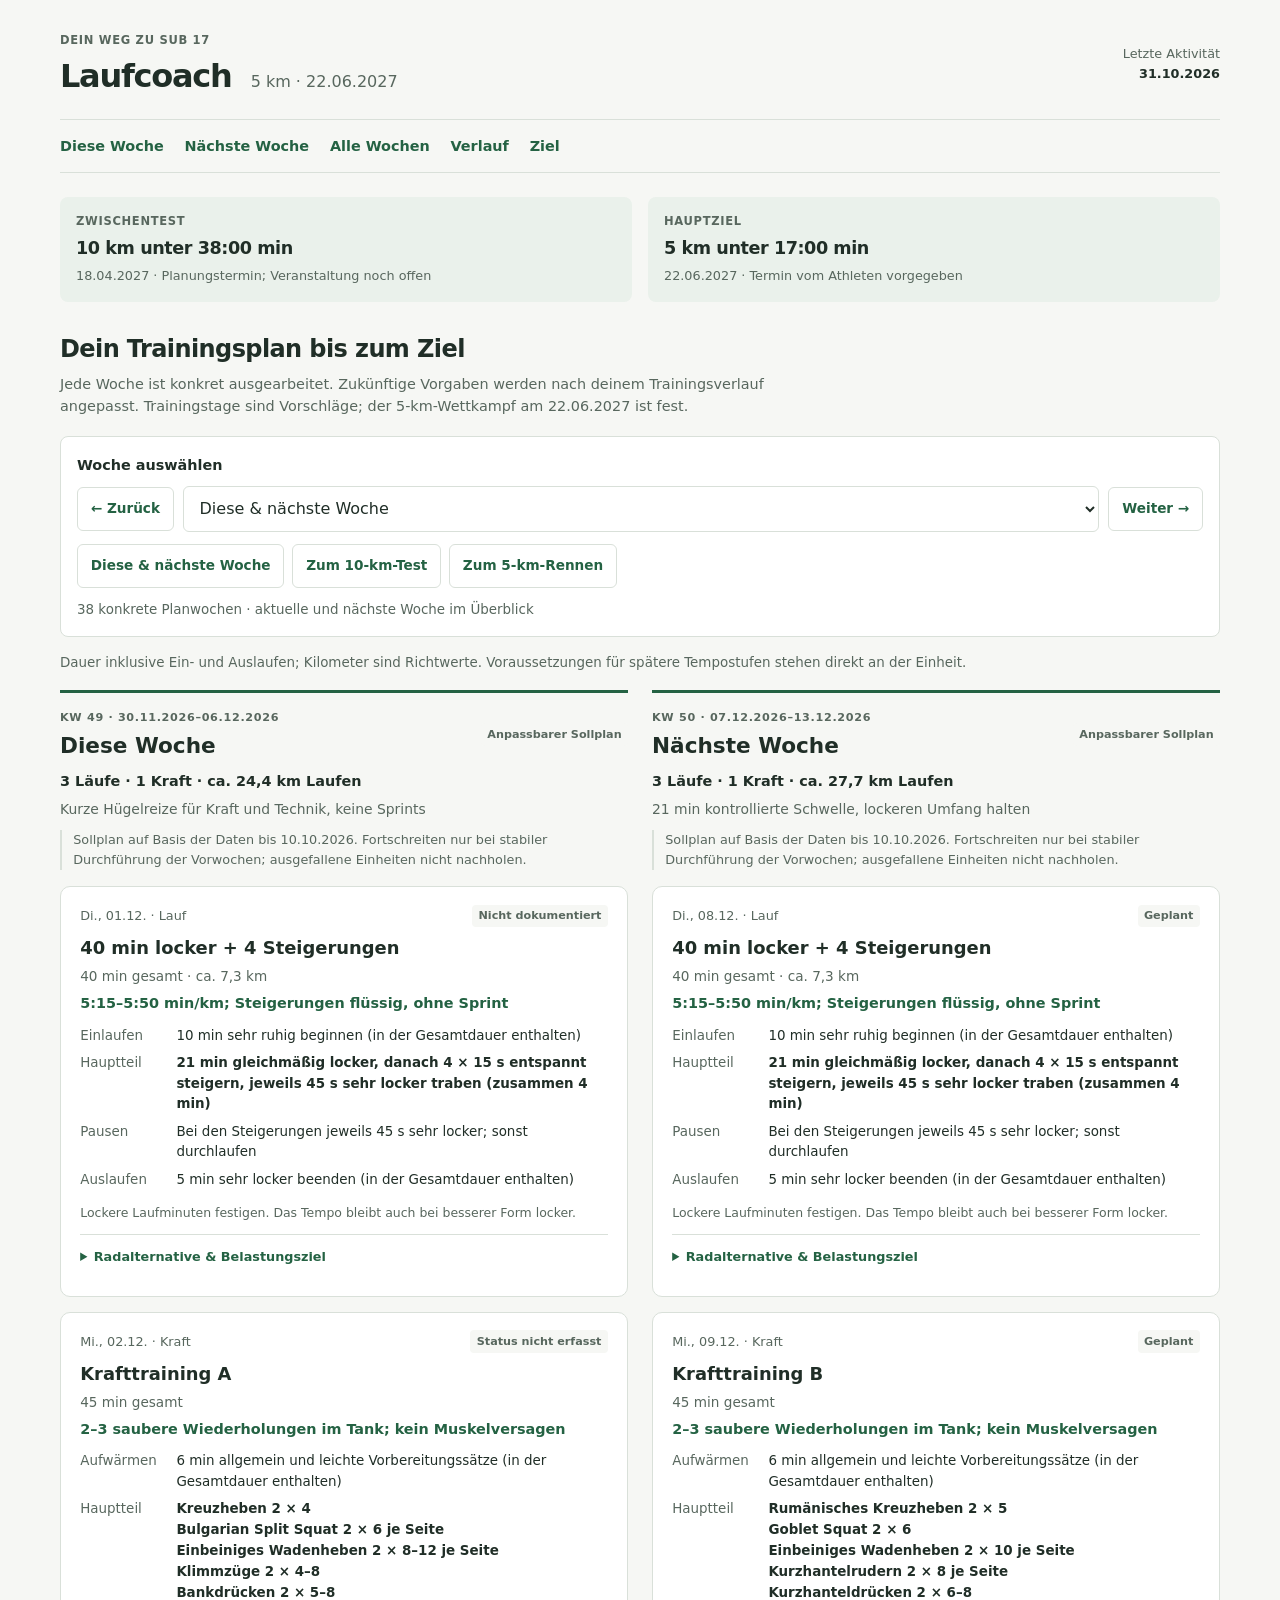
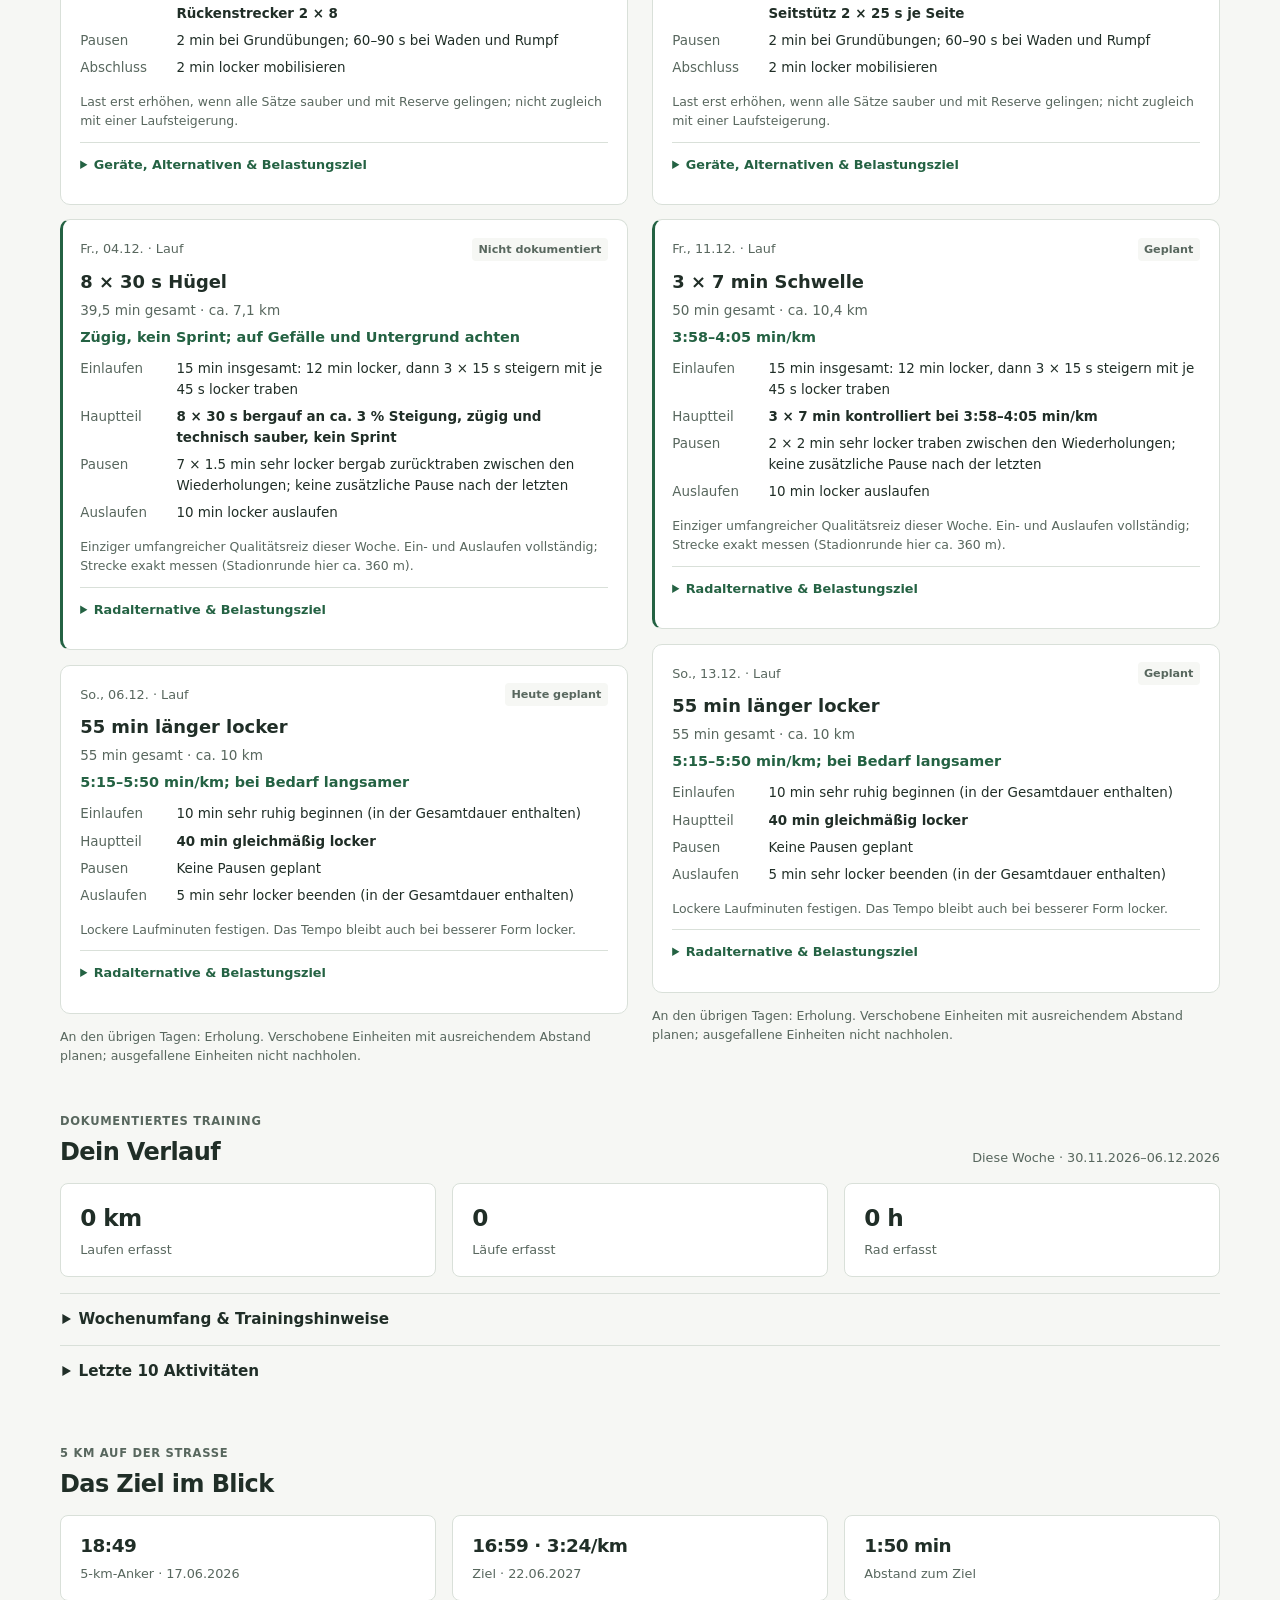
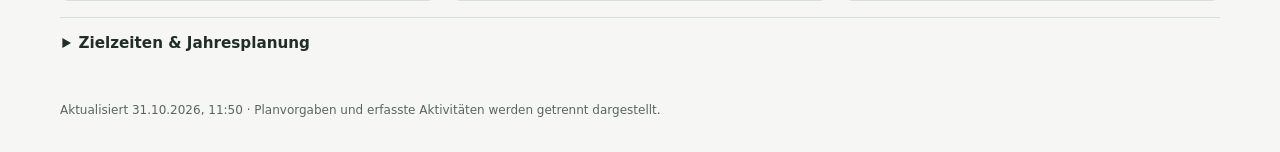
==== commit e739d3df: "data: import activities through October 31" ====
--- a/dashboard/index.html
+++ b/dashboard/index.html
@@ -6,7 +6,7 @@
   <meta name="color-scheme" content="light dark">
   <title>Laufcoach · Dein Trainingsplan</title>
   <link rel="stylesheet" href="style.css">
-  <script>window.DASHBOARD_DATA = {"generated_at": "2026-10-22T19:38:27+02:00", "today": "2026-10-22", "season": {"plan_start": "2026-10-05", "plan_end": "2027-06-27", "updated_on": "2026-10-10", "primary_goal": {"date": "2027-06-22", "distance_km": 5, "target_seconds": 1019, "title": "5 km unter 17:00 min", "date_status": "Termin vom Athleten vorgegeben"}, "test_goal": {"date": "2027-04-18", "distance_km": 10, "target_seconds": 2279, "title": "10 km unter 38:00 min", "date_status": "Planungstermin; Veranstaltung noch offen", "recommended_window": "April 2027, bevorzugt 10.–25.04."}, "planning_note": "Vollständiger Sollplan auf Basis der Daten bis 10.10.2026. Nach jeder Trainingswoche abgleichen; spätere Tempostufen sind an die jeweils angegebenen Voraussetzungen gebunden. Der 10-km-Test ersetzt den bisher vorgesehenen 5-km-Formcheck im Frühjahr.", "phases": [{"period": "Oktober–November 2026", "start": "2026-10-05", "end": "2026-11-29", "phase": "Drei Läufe stabilisieren", "focus": "Kontrollierte Schwelle und kurze 400er wechseln sich ab. Laufminuten langsam aufbauen; jede vierte Woche entlasten."}, {"period": "Dezember 2026–Januar 2027", "start": "2026-11-30", "end": "2027-01-31", "phase": "Aerobe Basis und Kraft", "focus": "Längere lockere Läufe, Schwelle und dosierte Hügelreize. Feiertage und Entlastungswochen bewusst kürzer."}, {"period": "Februar–März 2027", "start": "2027-02-01", "end": "2027-03-28", "phase": "10-km-Tempohärte", "focus": "Längere kontrollierte Abschnitte in Richtung 3:48 min/km; 400er erhalten Tempogefühl und Abwechslung."}, {"period": "April 2027", "start": "2027-03-29", "end": "2027-04-25", "phase": "10-km-Test und Erholung", "focus": "Testlauf unter 38 min am vorläufigen 18.04., danach eine ruhige Woche und neue Pace-Einordnung."}, {"period": "Ende April–13. Juni 2027", "start": "2027-04-26", "end": "2027-06-13", "phase": "5-km-spezifischer Aufbau", "focus": "400er, 800er und 1000er gezielt kombinieren. Zielpace nur bei erfüllten Voraussetzungen, keine automatische Beschleunigung."}, {"period": "14.–27. Juni 2027", "start": "2027-06-14", "end": "2027-06-27", "phase": "Taper und Zielrennen", "focus": "Laufminuten reduzieren, kurze schnelle Abschnitte erhalten. Dienstag 22.06.: 5 km unter 17 min; anschließend Erholung."}]}, "header": {"title": "Laufcoach Dashboard", "goal": "5 km sub 17 im Juni 2027", "phase": "Phase 2 – Aerobe Basis und Schwelle", "focus": "Den ungeplant harten Dauerlauf vom 20.10. verarbeiten, lockere Laufminuten sichern und keine 400er nachholen", "next_milestone": "10-km-Test unter 38 min im April 2027; Planungstermin 18.04."}, "plan": {"week_start": "2026-10-19", "week_end": "2026-10-25", "phase": "Phase 2 – Aerobe Basis und Schwelle", "focus": "Den ungeplant harten Dauerlauf vom 20.10. verarbeiten, lockere Laufminuten sichern und keine 400er nachholen", "planning_note": "Aktivitäten bis 22.10.2026 berücksichtigt. Der Lauf am 20.10. war mit 8,07 km in 32:28 min (4:01 min/km, Ø 158 bpm) ein harter Tempodauerlauf statt der geplanten lockeren 30 min und belegt den Qualitätsreiz der Woche. Der lockere Lauf am 22.10. über 45:18 min erfüllt den längeren Lauf. Die 400er am 23.10. entfallen; am 25.10. bleibt nur ein kurzer lockerer dritter Lauf, nicht als Nachholeinheit.", "planned_sessions": [{"id": "2026-10-23-run", "status": "cancelled", "condition": "Entfällt, weil der Tempodauerlauf am 20.10. den harten Ausdauerreiz der Woche bereits gesetzt hat.", "type": "run", "title": "Entfällt · 6 × 400 m kontrolliert", "priority": 1, "scheduled_date": "2026-10-23", "target_intensity": "hard", "target_duration_min": 41.5, "target_distance_km": 8.2, "warmup": "15 min insgesamt: 12 min locker, dann 3 × 15 s steigern mit je 45 s locker traben", "main_set": "Ursprünglich 6 × 400 m in 88–90 s (3:40–3:45 min/km); nach dem harten Dauerlauf gestrichen", "recovery": "Ursprünglich 5 × 1,5 min sehr locker traben; Einheit entfällt vollständig", "cooldown": "Ursprünglich 10 min locker auslaufen; stattdessen Ruhetag", "target_pace": "Keine 400er in dieser Woche; nicht nachholen", "rpe_target": "Ruhetag", "alternatives": "Ruhetag; keine zusätzliche harte Rad- oder Laufeinheit.", "duration_components_min": {"warmup": 15, "main": 9, "recovery": 7.5, "cooldown": 10}, "duration_is_estimate": true, "description": "Die 400er werden nicht zusätzlich zum bereits absolvierten Tempodauerlauf ausgeführt.", "display_status": "entfällt"}, {"id": "2026-10-20-run", "status": "completed", "completed_activity_id": "24791941751", "completion_note": "Am 20.10. absolviert: 8,07 km in 32:28 min bei 4:01 min/km, Ø 158 bpm, maximal 171 bpm. Damit deutlich schneller und etwas länger als geplant; als harter Tempodauerlauf eingeordnet.", "type": "run", "title": "30 min locker", "priority": 2, "scheduled_date": "2026-10-20", "target_intensity": "LIT", "target_duration_min": 30, "target_distance_km": 5.5, "warmup": "10 min sehr ruhig beginnen (in der Gesamtdauer enthalten)", "main_set": "15 min gleichmäßig locker", "recovery": "Keine Pausen geplant", "cooldown": "5 min sehr locker beenden (in der Gesamtdauer enthalten)", "target_pace": "5:15–5:50 min/km; bei Bedarf langsamer", "rpe_target": "3–4/10", "alternatives": "Statt dieses Laufs 39 min Rad locker bei ca. 150–180 W; ersetzt den Lauf vollständig.", "duration_components_min": {"warmup": 10, "main": 15, "recovery": 0, "cooldown": 5}, "description": "Der geplante lockere Lauf wurde als harter, durchgehender Tempodauerlauf ausgeführt und belegt deshalb den Qualitätsplatz der Woche.", "display_status": "erledigt", "matched_activity_id": "24791941751", "match_reason": "Nach Aktivitätsanalyse ausdrücklich zugeordnet"}, {"id": "2026-10-22-run-long", "status": "completed", "completed_activity_id": "24813543474", "completion_note": "Am 22.10. absolviert: 8,02 km in 45:18 min bei 5:39 min/km, Ø 126 bpm, maximal 140 bpm. Gleichmäßiger lockerer Lauf; erfüllt den längeren lockeren Lauf der Woche.", "type": "run", "title": "45 min länger locker", "priority": 2, "scheduled_date": "2026-10-22", "target_intensity": "LIT", "target_duration_min": 45, "target_distance_km": 8.2, "warmup": "10 min sehr ruhig beginnen (in der Gesamtdauer enthalten)", "main_set": "30 min gleichmäßig locker", "recovery": "Keine Pausen geplant", "cooldown": "5 min sehr locker beenden (in der Gesamtdauer enthalten)", "target_pace": "5:15–5:50 min/km; bei Bedarf langsamer", "rpe_target": "3–4/10", "alternatives": "Statt dieses Laufs 58 min Rad locker bei ca. 150–180 W; ersetzt den Lauf vollständig.", "duration_components_min": {"warmup": 10, "main": 30, "recovery": 0, "cooldown": 5}, "description": "Der längere lockere Lauf wurde drei Tage früher als ursprünglich vorgesehen absolviert.", "display_status": "erledigt", "matched_activity_id": "24813543474", "match_reason": "Nach Aktivitätsanalyse ausdrücklich zugeordnet"}, {"id": "2026-10-21-strength", "type": "strength", "title": "Krafttraining A", "priority": 3, "scheduled_date": "2026-10-21", "target_intensity": "moderate", "target_duration_min": 45, "warmup": "6 min allgemein und leichte Vorbereitungssätze (in der Gesamtdauer enthalten)", "main_set": "Kreuzheben 2 × 4\nBulgarian Split Squat 2 × 6 je Seite\nEinbeiniges Wadenheben 2 × 8–12 je Seite\nKlimmzüge 2 × 4–8\nBankdrücken 2 × 5–8\nRückenstrecker 2 × 8", "recovery": "2 min bei Grundübungen; 60–90 s bei Waden und Rumpf", "cooldown": "2 min locker mobilisieren", "target_pace": "2–3 saubere Wiederholungen im Tank; kein Muskelversagen", "rpe_target": "6–7/10", "duration_components_min": {"warmup": 6, "main_and_recovery": 37, "cooldown": 2}, "setup": "Kreuzheben: Langhantel. Split Squat: hinterer Fuß auf der Bank, Kurzhanteln seitlich. Wadenheben: Kurzhantel, freie Hand am Rack. Klimmzüge: Rackstange, bei Bedarf Band. Bankdrücken: Bank im Half Rack mit Sicherheitsablagen. Rückenstrecker: Hyperextension-Bank.", "alternatives": "Split Squat durch Ausfallschritte am Boden ersetzen; Klimmzüge durch Kurzhantelrudern 2 × 8 je Seite; Rückenstrecker durch Bird Dog 2 × 6 je Seite. Last reduzieren, wenn das Lauftraining beeinträchtigt wird.", "description": "Eine Durchführung ist nicht dokumentiert und wird nicht nachgeholt.", "display_status": "info"}, {"id": "2026-10-25-run-recovery", "type": "run", "title": "25 min sehr locker", "priority": 4, "scheduled_date": "2026-10-25", "target_intensity": "LIT", "target_duration_min": 25, "target_distance_km": 4.3, "warmup": "8 min sehr ruhig beginnen (in der Gesamtdauer enthalten)", "main_set": "12 min sehr locker und gleichmäßig; keine Steigerungen", "recovery": "Keine Pausen geplant", "cooldown": "5 min sehr locker beenden (in der Gesamtdauer enthalten)", "target_pace": "5:35–6:05 min/km oder langsamer; Erholung hat Vorrang", "rpe_target": "2–3/10", "alternatives": "Statt dieses Laufs 30 min Rad sehr locker bei ca. 120–150 W; ersetzt den Lauf vollständig. Bei ungewöhnlicher Müdigkeit Ruhetag.", "duration_components_min": {"warmup": 8, "main": 12, "recovery": 0, "cooldown": 5}, "description": "Kurzer dritter Lauf zur Stabilisierung der Häufigkeit. Kein Nachholen der gestrichenen 400er und keine Endbeschleunigung.", "display_status": "offen"}], "next_milestone": "10-km-Test unter 38 min im April 2027; Planungstermin 18.04.", "provisional": false}, "plan_weeks": [{"key": "week-2026-10-05", "label": "KW 41", "plan": {"week_start": "2026-10-05", "week_end": "2026-10-11", "phase": "Phase 2 – Aerobe Basis und Schwelle", "focus": "Nach zügigem Lauf und zwei intensiven Tagen am 09./10.10. Erholung priorisieren; am 11.10. Ruhetag, höchstens optional 20 min sehr locker", "planned_sessions": [{"id": "2026-W41-run-easy", "status": "completed", "completed_activity_id": "local-332b56b2538fd5fa", "completion_note": "Laufplatz am 08.10. belegt: 9,00 km in 43:19 min bei 4:49 min/km. Länger und schneller als geplant; moderat statt locker.", "type": "run", "title": "30 min locker", "priority": 1, "scheduled_date": "2026-10-06", "target_intensity": "LIT", "target_duration_min": 30, "target_distance_km": 5.5, "warmup": "10 min sehr ruhig anlaufen (Teil der 30 min)", "main_set": "15 min locker und gleichmäßig", "recovery": "Keine Pausen geplant", "cooldown": "5 min locker beenden (gesamt 30 min)", "target_pace": "5:15–5:50 min/km", "rpe_target": "3/10", "description": "Ruhiger Einstieg nach den Intervallen vom 03.10. (Garmin-Datum korrigiert); keine Nachholkilometer.", "alternatives": "Statt dieses Laufs 40–50 min Rad locker bei ca. 150–180 W; ersetzt den Lauf.", "display_status": "erledigt", "matched_activity_id": "local-332b56b2538fd5fa", "match_reason": "Nach Aktivitätsanalyse ausdrücklich zugeordnet"}, {"id": "2026-W41-strength", "type": "strength", "title": "Krafttraining dosiert", "priority": 2, "scheduled_date": "2026-10-07", "target_intensity": "moderate", "target_duration_min": 50, "warmup": "8 min allgemein aufwärmen, darin 2 leichte Vorbereitungssätze Kreuzheben", "main_set": "Kreuzheben 2 × 4–5\nBulgarian Split Squat 2 × 6 je Seite\nEinbeiniges Wadenheben 2 × 8–12 je Seite\nKlimmzüge 3 × 4–8\nBankdrücken 3 × 5–8\nRückenstrecker 2 × 8–12", "recovery": "2–3 min bei Grundübungen, 60–90 s bei Ergänzungsübungen", "cooldown": "2 min locker mobilisieren; Hauptteil mit Pausen ca. 40 min", "target_pace": "2–3 Wiederholungen im Tank; kein Muskelversagen", "rpe_target": "6/10", "setup": "Kreuzheben: Langhantel vom Boden. Split Squat: hinterer Fuß auf der Bank, Kurzhanteln seitlich. Wadenheben: Kurzhantel, freie Hand am Rack. Klimmzüge: Rackstange, bei Bedarf Bandunterstützung. Bankdrücken: Langhantel im Half Rack mit Sicherheitsablagen. Rückenstrecker: Hyperextension-Bank. Für alle Übungen die Last so wählen, dass 2–3 saubere Wiederholungen übrig bleiben.", "alternatives": "Split Squat bei unsicherem Stand durch Ausfallschritte am Boden ersetzen; Klimmzüge durch Kurzhantelrudern 3 × 6–10 je Seite; Bankdrücken durch Kurzhanteldrücken mit gleicher Satzzahl. Bei Zeitmangel einen Satz der Oberkörperübungen streichen, Pausen nicht verkürzen.", "description": "Unterkörpervolumen begrenzt, damit der folgende Qualitätslauf nicht beeinträchtigt wird.", "display_status": "info"}, {"id": "2026-W41-run-threshold", "status": "completed", "completed_activity_id": "local-7ed4eb324c8d1bd3", "completion_note": "Qualitätsplatz am 10.10. durch 8 × 400 m belegt; die geplante Schwelle wurde nicht ausgeführt. Die zusätzliche schwellennahe Radfahrt am 09.10. zählt separat zur Belastung.", "type": "run", "title": "2 × 6 min kontrollierte Schwelle", "priority": 3, "scheduled_date": "2026-10-09", "target_intensity": "hard", "target_duration_min": 45, "target_distance_km": 9, "warmup": "15 min insgesamt: 12 min locker, dann 3 × 15 s steigern mit je 45 s locker traben", "main_set": "2 × 6 min gleichmäßig bei 3:58–4:05 min/km", "recovery": "Einmal 3 min locker traben zwischen den beiden Abschnitten", "cooldown": "15 min locker auslaufen (gesamt 45 min)", "target_pace": "3:58–4:05 min/km; nicht schneller abschließen", "rpe_target": "7/10", "description": "Einziger geplanter harter Ausdauerreiz; vollständiges Ein- und Auslaufen und gleichmäßige Abschnitte.", "alternatives": "Statt dieses Laufs 15 min locker Rad, 3 × 8 min bei ca. 255–270 W mit 4 min locker, danach 10 min ausfahren. Ersetzt den Lauf und zählt als harter Reiz.", "display_status": "erledigt", "matched_activity_id": "local-7ed4eb324c8d1bd3", "match_reason": "Nach Aktivitätsanalyse ausdrücklich zugeordnet"}, {"id": "2026-W41-run-long", "type": "run", "title": "Ruhetag bevorzugt · optional 20 min sehr locker", "status": "optional", "priority": 4, "scheduled_date": "2026-10-11", "target_intensity": "LIT", "target_duration_min": 20, "target_distance_km": 3.3, "warmup": "5 min sehr ruhig beginnen, nur wenn der optionale Lauf gewählt wird", "main_set": "10 min sehr locker; keine Steigerungen und keine Endbeschleunigung", "recovery": "Keine Pausen geplant", "cooldown": "5 min sehr locker beenden (gesamt 20 min)", "target_pace": "5:40–6:10 min/km oder langsamer; Erholung hat Vorrang", "rpe_target": "2–3/10", "description": "Hauptvorgabe ist ein Ruhetag nach Radbelastung am 09.10. und 400ern am 10.10. Nur bei normaler Erholung optional kurz laufen; kein dritter Lauf als Pflicht.", "alternatives": "Bevorzugt Ruhetag. Falls aktive Erholung gewünscht und gut vertragen: höchstens 25 min Rad sehr locker bei 120–150 W statt des optionalen Laufs.", "display_status": "optional"}], "next_milestone": "10-km-Test unter 38 min im April 2027; Planungstermin 18.04."}, "warnings": [{"level": "warning", "text": "Harte Ausdauerreize am 09.10. und 10.10. dokumentiert. Erholung priorisieren; künftig mindestens einen lockeren Tag dazwischen planen."}], "unmatched_activities": [{"activity_id": "local-7848416a16dc7935", "source_file": "09102026.csv", "date": "2026-10-09", "sport": "bike", "session_name": "Rad: 3 × 5 min schwellennahe Belastung", "duration_min": 60.0, "distance_km": 33.97, "avg_pace_sec_per_km": null, "avg_speed_kmh": 34.0, "avg_hr": null, "max_hr": null, "avg_power": 216.0, "max_power": 275.0, "elevation_gain_m": 0.0, "training_effect": null, "rpe": null, "completed": true, "notes": "", "intensity": "hard"}], "week_summary": {"week_start": "2026-10-05", "week_end": "2026-10-11", "week_label": "KW 41", "run_km": 17.09, "bike_hours": 1.0, "run_sessions": 2, "bike_sessions": 1, "strength_sessions": 0, "hard_endurance_sessions": 2, "lit_sessions": 0, "moderate_sessions": 1, "hard_sessions": 2, "total_duration_min": 149.5}, "intensity": {"LIT": 0, "moderate": 1, "hard": 2}}, {"key": "week-2026-10-12", "label": "KW 42", "plan": {"week_start": "2026-10-12", "week_end": "2026-10-18", "phase": "Phase 2 – Aerobe Basis und Schwelle", "focus": "Langen lockeren Lauf und zwei harte Ausdauerreize verarbeitet abschließen; Ruhetag am 18.10., keine Nachholkilometer", "planning_note": "Aktivitäten bis 17.10. berücksichtigt. Der lange Umfang wurde am 12.10. mit 55:21 min bereits übererfüllt; am 15.10. folgten 3 × 7 min Schwelle statt der geplanten 2 × 6 min. Die zusätzliche Indoor-Radfahrt am 17.10. enthielt drei FTP-nahe 5-min-Abschnitte und zählt als zweiter harter Ausdauerreiz. Deshalb am 18.10. Ruhetag statt des optionalen kurzen Laufs.", "provisional": false, "week_type": "normal", "planned_sessions": [{"id": "2026-W42-run-long", "status": "completed", "completed_activity_id": "24699800418", "completion_note": "Am 12.10. absolviert: 10,60 km in 55:21 min bei 5:13 min/km, Ø 127 bpm, maximal 151 bpm. Damit länger als die geplanten 45 min; der lange Lauf der Woche ist erfüllt.", "type": "run", "title": "45 min locker", "priority": 1, "scheduled_date": "2026-10-18", "target_intensity": "LIT", "target_duration_min": 45, "target_distance_km": 8, "warmup": "10 min sehr ruhig beginnen (Teil der 45 min)", "main_set": "30 min gleichmäßig locker ohne Endbeschleunigung", "recovery": "Keine Pausen geplant", "cooldown": "5 min locker beenden (gesamt 45 min)", "target_pace": "5:15–5:50 min/km", "rpe_target": "3–4/10", "alternatives": "Statt dieses Laufs 60–75 min Rad locker bei ca. 150–180 W; ersetzt den Lauf. Nicht zusätzlich nachholen.", "duration_components_min": {"warmup": 10, "main": 30, "recovery": 0, "cooldown": 5}, "description": "Dritter Lauf als ruhiger Umfangsreiz; durch den längeren lockeren Lauf am 12.10. bereits erfüllt.", "display_status": "erledigt", "matched_activity_id": "24699800418", "match_reason": "Nach Aktivitätsanalyse ausdrücklich zugeordnet"}, {"id": "2026-W42-run-threshold", "status": "completed", "completed_activity_id": "24731870770", "completion_note": "Am 15.10. als 3 × 7 min absolviert. Abschnitte ca. 3:53 / 3:51 / 3:56 min/km; insgesamt 9,92 km in 42:30 min, Ø 152 bpm, maximal 172 bpm. Umfangreicher und überwiegend schneller als geplant.", "type": "run", "title": "2 × 6 min kontrollierte Schwelle", "priority": 2, "scheduled_date": "2026-10-16", "target_intensity": "hard", "target_duration_min": 45, "target_distance_km": 9, "warmup": "15 min insgesamt: 12 min locker, dann 3 × 15 s steigern mit je 45 s locker traben", "main_set": "2 × 6 min gleichmäßig bei 3:58–4:05 min/km", "recovery": "Einmal 3 min locker traben zwischen den beiden Abschnitten", "cooldown": "15 min locker auslaufen (gesamt 45 min)", "target_pace": "3:58–4:05 min/km; nicht schneller abschließen", "rpe_target": "7/10", "alternatives": "Statt dieses Laufs 15 min locker Rad, 3 × 8 min bei ca. 255–270 W mit 4 min locker, danach 10 min ausfahren. Ersetzt den Lauf und zählt als harter Reiz.", "duration_components_min": {"warmup": 15, "main": 12, "recovery": 3, "cooldown": 15}, "description": "Einziger geplanter harter Ausdauerreiz; durch 3 × 7 min am 15.10. erfüllt. Kein weiterer harter Reiz in dieser Woche.", "display_status": "erledigt", "matched_activity_id": "24731870770", "match_reason": "Nach Aktivitätsanalyse ausdrücklich zugeordnet"}, {"id": "2026-W42-strength", "type": "strength", "title": "Krafttraining dosiert", "priority": 3, "scheduled_date": "2026-10-14", "target_intensity": "moderate", "target_duration_min": 50, "warmup": "8 min allgemein aufwärmen, darin 2 leichte Vorbereitungssätze Kreuzheben", "main_set": "Kreuzheben 2 × 4–5\nBulgarian Split Squat 2 × 6 je Seite\nEinbeiniges Wadenheben 2 × 8–12 je Seite\nKlimmzüge 3 × 4–8\nBankdrücken 3 × 5–8\nRückenstrecker 2 × 8–12", "recovery": "2–3 min bei Grundübungen, 60–90 s bei Ergänzungsübungen", "cooldown": "2 min locker mobilisieren; Hauptteil mit Pausen ca. 40 min", "target_pace": "2–3 Wiederholungen im Tank; kein Muskelversagen", "rpe_target": "6/10", "duration_components_min": {"warmup": 8, "main_and_recovery": 40, "cooldown": 2}, "setup": "Kreuzheben/Rumänisches Kreuzheben: Langhantel, bei leichter Variante Kurzhanteln. Split Squat: hinterer Fuß auf Bank, Kurzhanteln seitlich. Goblet Squat: Kurzhantel vor Brust. Wadenheben: Kurzhantel, freie Hand am Rack. Klimmzüge: Rackstange, bei Bedarf Band. Bankdrücken: Bank im Half Rack mit Sicherheitsablagen; Kurzhanteldrücken auf Bank. Rudern: freie Hand auf Bank. Rückenstrecker: Hyperextension-Bank. Seitstütz: Boden.", "alternatives": "Split Squat durch Ausfallschritte am Boden ersetzen; Klimmzüge durch Kurzhantelrudern 2 × 8 je Seite. Für Rückenstrecker: Bird Dog 2 × 6 je Seite. Last reduzieren, wenn Lauftraining beeinträchtigt wird.", "description": "Nicht als Nachholeinheit zwischen Schwellenlauf und Erholungstag einschieben; eine nicht dokumentierte Durchführung wird nicht unterstellt.", "display_status": "info"}, {"id": "2026-W42-run-easy", "status": "cancelled", "condition": "Entfällt nach dem zusätzlichen harten Radreiz am 17.10.; Ruhetag.", "type": "run", "title": "Entfällt · Ruhetag nach Rad-Schwelle", "priority": 4, "scheduled_date": "2026-10-18", "target_intensity": "LIT", "target_duration_min": 20, "target_distance_km": 3.3, "warmup": "5 min sehr ruhig anlaufen (Teil der 20 min)", "main_set": "10 min sehr locker und gleichmäßig; keine Steigerungen", "recovery": "Keine Pausen geplant", "cooldown": "5 min sehr locker beenden (gesamt 20 min)", "target_pace": "5:40–6:10 min/km oder langsamer; Erholung hat Vorrang", "rpe_target": "2–3/10", "alternatives": "Ruhetag; keine zusätzliche Rad- oder Laufeinheit.", "duration_components_min": {"warmup": 5, "main": 10, "recovery": 0, "cooldown": 5}, "description": "Der zuvor optionale dritte Lauf entfällt nach der Indoor-Radfahrt am 17.10. Der Wochenumfang wird nicht nachgeholt oder erweitert.", "display_status": "entfällt"}], "next_milestone": "10-km-Test unter 38 min im April 2027; Planungstermin 18.04."}, "warnings": [{"level": "warning", "text": "Der Laufumfang ist gegenüber der Vorwoche um 20 % gestiegen."}], "unmatched_activities": [{"activity_id": "24754566581", "source_file": "2026-10-17_bike_activity_24754566581.csv", "date": "2026-10-17", "sport": "bike", "session_name": "Indoor-Radfahren", "duration_min": 55.0, "distance_km": 30.92, "avg_pace_sec_per_km": null, "avg_speed_kmh": 33.73, "avg_hr": 131.0, "max_hr": 156.0, "avg_power": 214.0, "max_power": 285.0, "elevation_gain_m": 0.0, "training_effect": null, "rpe": null, "completed": true, "notes": "Coaching-Einordnung: harter Rad-Schwellenreiz mit drei FTP-nahen 5-min-Abschnitten.", "intensity": "hard"}], "week_summary": {"week_start": "2026-10-12", "week_end": "2026-10-18", "week_label": "KW 42", "run_km": 20.52, "bike_hours": 0.92, "run_sessions": 2, "bike_sessions": 1, "strength_sessions": 0, "hard_endurance_sessions": 2, "lit_sessions": 1, "moderate_sessions": 0, "hard_sessions": 2, "total_duration_min": 152.9}, "intensity": {"LIT": 1, "moderate": 0, "hard": 2}}, {"key": "week-2026-10-19", "label": "Diese Woche", "plan": {"week_start": "2026-10-19", "week_end": "2026-10-25", "phase": "Phase 2 – Aerobe Basis und Schwelle", "focus": "Den ungeplant harten Dauerlauf vom 20.10. verarbeiten, lockere Laufminuten sichern und keine 400er nachholen", "planning_note": "Aktivitäten bis 22.10.2026 berücksichtigt. Der Lauf am 20.10. war mit 8,07 km in 32:28 min (4:01 min/km, Ø 158 bpm) ein harter Tempodauerlauf statt der geplanten lockeren 30 min und belegt den Qualitätsreiz der Woche. Der lockere Lauf am 22.10. über 45:18 min erfüllt den längeren Lauf. Die 400er am 23.10. entfallen; am 25.10. bleibt nur ein kurzer lockerer dritter Lauf, nicht als Nachholeinheit.", "planned_sessions": [{"id": "2026-10-23-run", "status": "cancelled", "condition": "Entfällt, weil der Tempodauerlauf am 20.10. den harten Ausdauerreiz der Woche bereits gesetzt hat.", "type": "run", "title": "Entfällt · 6 × 400 m kontrolliert", "priority": 1, "scheduled_date": "2026-10-23", "target_intensity": "hard", "target_duration_min": 41.5, "target_distance_km": 8.2, "warmup": "15 min insgesamt: 12 min locker, dann 3 × 15 s steigern mit je 45 s locker traben", "main_set": "Ursprünglich 6 × 400 m in 88–90 s (3:40–3:45 min/km); nach dem harten Dauerlauf gestrichen", "recovery": "Ursprünglich 5 × 1,5 min sehr locker traben; Einheit entfällt vollständig", "cooldown": "Ursprünglich 10 min locker auslaufen; stattdessen Ruhetag", "target_pace": "Keine 400er in dieser Woche; nicht nachholen", "rpe_target": "Ruhetag", "alternatives": "Ruhetag; keine zusätzliche harte Rad- oder Laufeinheit.", "duration_components_min": {"warmup": 15, "main": 9, "recovery": 7.5, "cooldown": 10}, "duration_is_estimate": true, "description": "Die 400er werden nicht zusätzlich zum bereits absolvierten Tempodauerlauf ausgeführt.", "display_status": "entfällt"}, {"id": "2026-10-20-run", "status": "completed", "completed_activity_id": "24791941751", "completion_note": "Am 20.10. absolviert: 8,07 km in 32:28 min bei 4:01 min/km, Ø 158 bpm, maximal 171 bpm. Damit deutlich schneller und etwas länger als geplant; als harter Tempodauerlauf eingeordnet.", "type": "run", "title": "30 min locker", "priority": 2, "scheduled_date": "2026-10-20", "target_intensity": "LIT", "target_duration_min": 30, "target_distance_km": 5.5, "warmup": "10 min sehr ruhig beginnen (in der Gesamtdauer enthalten)", "main_set": "15 min gleichmäßig locker", "recovery": "Keine Pausen geplant", "cooldown": "5 min sehr locker beenden (in der Gesamtdauer enthalten)", "target_pace": "5:15–5:50 min/km; bei Bedarf langsamer", "rpe_target": "3–4/10", "alternatives": "Statt dieses Laufs 39 min Rad locker bei ca. 150–180 W; ersetzt den Lauf vollständig.", "duration_components_min": {"warmup": 10, "main": 15, "recovery": 0, "cooldown": 5}, "description": "Der geplante lockere Lauf wurde als harter, durchgehender Tempodauerlauf ausgeführt und belegt deshalb den Qualitätsplatz der Woche.", "display_status": "erledigt", "matched_activity_id": "24791941751", "match_reason": "Nach Aktivitätsanalyse ausdrücklich zugeordnet"}, {"id": "2026-10-22-run-long", "status": "completed", "completed_activity_id": "24813543474", "completion_note": "Am 22.10. absolviert: 8,02 km in 45:18 min bei 5:39 min/km, Ø 126 bpm, maximal 140 bpm. Gleichmäßiger lockerer Lauf; erfüllt den längeren lockeren Lauf der Woche.", "type": "run", "title": "45 min länger locker", "priority": 2, "scheduled_date": "2026-10-22", "target_intensity": "LIT", "target_duration_min": 45, "target_distance_km": 8.2, "warmup": "10 min sehr ruhig beginnen (in der Gesamtdauer enthalten)", "main_set": "30 min gleichmäßig locker", "recovery": "Keine Pausen geplant", "cooldown": "5 min sehr locker beenden (in der Gesamtdauer enthalten)", "target_pace": "5:15–5:50 min/km; bei Bedarf langsamer", "rpe_target": "3–4/10", "alternatives": "Statt dieses Laufs 58 min Rad locker bei ca. 150–180 W; ersetzt den Lauf vollständig.", "duration_components_min": {"warmup": 10, "main": 30, "recovery": 0, "cooldown": 5}, "description": "Der längere lockere Lauf wurde drei Tage früher als ursprünglich vorgesehen absolviert.", "display_status": "erledigt", "matched_activity_id": "24813543474", "match_reason": "Nach Aktivitätsanalyse ausdrücklich zugeordnet"}, {"id": "2026-10-21-strength", "type": "strength", "title": "Krafttraining A", "priority": 3, "scheduled_date": "2026-10-21", "target_intensity": "moderate", "target_duration_min": 45, "warmup": "6 min allgemein und leichte Vorbereitungssätze (in der Gesamtdauer enthalten)", "main_set": "Kreuzheben 2 × 4\nBulgarian Split Squat 2 × 6 je Seite\nEinbeiniges Wadenheben 2 × 8–12 je Seite\nKlimmzüge 2 × 4–8\nBankdrücken 2 × 5–8\nRückenstrecker 2 × 8", "recovery": "2 min bei Grundübungen; 60–90 s bei Waden und Rumpf", "cooldown": "2 min locker mobilisieren", "target_pace": "2–3 saubere Wiederholungen im Tank; kein Muskelversagen", "rpe_target": "6–7/10", "duration_components_min": {"warmup": 6, "main_and_recovery": 37, "cooldown": 2}, "setup": "Kreuzheben: Langhantel. Split Squat: hinterer Fuß auf der Bank, Kurzhanteln seitlich. Wadenheben: Kurzhantel, freie Hand am Rack. Klimmzüge: Rackstange, bei Bedarf Band. Bankdrücken: Bank im Half Rack mit Sicherheitsablagen. Rückenstrecker: Hyperextension-Bank.", "alternatives": "Split Squat durch Ausfallschritte am Boden ersetzen; Klimmzüge durch Kurzhantelrudern 2 × 8 je Seite; Rückenstrecker durch Bird Dog 2 × 6 je Seite. Last reduzieren, wenn das Lauftraining beeinträchtigt wird.", "description": "Eine Durchführung ist nicht dokumentiert und wird nicht nachgeholt.", "display_status": "info"}, {"id": "2026-10-25-run-recovery", "type": "run", "title": "25 min sehr locker", "priority": 4, "scheduled_date": "2026-10-25", "target_intensity": "LIT", "target_duration_min": 25, "target_distance_km": 4.3, "warmup": "8 min sehr ruhig beginnen (in der Gesamtdauer enthalten)", "main_set": "12 min sehr locker und gleichmäßig; keine Steigerungen", "recovery": "Keine Pausen geplant", "cooldown": "5 min sehr locker beenden (in der Gesamtdauer enthalten)", "target_pace": "5:35–6:05 min/km oder langsamer; Erholung hat Vorrang", "rpe_target": "2–3/10", "alternatives": "Statt dieses Laufs 30 min Rad sehr locker bei ca. 120–150 W; ersetzt den Lauf vollständig. Bei ungewöhnlicher Müdigkeit Ruhetag.", "duration_components_min": {"warmup": 8, "main": 12, "recovery": 0, "cooldown": 5}, "description": "Kurzer dritter Lauf zur Stabilisierung der Häufigkeit. Kein Nachholen der gestrichenen 400er und keine Endbeschleunigung.", "display_status": "offen"}], "next_milestone": "10-km-Test unter 38 min im April 2027; Planungstermin 18.04.", "provisional": false}, "warnings": [{"level": "info", "text": "Wichtigste Prioritätseinheit noch offen: Entfällt · 6 × 400 m kontrolliert."}], "unmatched_activities": [], "week_summary": {"week_start": "2026-10-19", "week_end": "2026-10-25", "week_label": "KW 43", "run_km": 16.09, "bike_hours": 0.0, "run_sessions": 2, "bike_sessions": 0, "strength_sessions": 0, "hard_endurance_sessions": 1, "lit_sessions": 1, "moderate_sessions": 0, "hard_sessions": 1, "total_duration_min": 77.8}, "intensity": {"LIT": 1, "moderate": 0, "hard": 1}}, {"key": "week-2026-10-26", "label": "Nächste Woche", "plan": {"week_start": "2026-10-26", "week_end": "2026-11-01", "phase": "Drei Läufe stabilisieren", "focus": "Erste Entlastung: weniger Laufminuten, kontrollierte Schwelle", "planning_note": "Sollplan auf Basis der Daten bis 10.10.2026. Fortschreiten nur bei stabiler Durchführung der Vorwochen; ausgefallene Einheiten nicht nachholen.", "provisional": true, "week_type": "deload", "planned_sessions": [{"id": "2026-10-30-run", "type": "run", "title": "2 × 6 min Schwelle", "priority": 1, "scheduled_date": "2026-10-30", "target_intensity": "hard", "target_duration_min": 40, "target_distance_km": 8.0, "warmup": "15 min insgesamt: 12 min locker, dann 3 × 15 s steigern mit je 45 s locker traben", "main_set": "2 × 6 min kontrolliert bei 3:58–4:05 min/km", "recovery": "1 × 3 min sehr locker traben zwischen den Wiederholungen; keine zusätzliche Pause nach der letzten", "cooldown": "10 min locker auslaufen", "target_pace": "3:58–4:05 min/km", "rpe_target": "7–8/10", "alternatives": "Statt des gesamten Laufs 50 min Rad: 12 min locker, 3 × 6 min bei ca. 255–270 W, dazwischen 2 × 3 min locker, 14 min ausfahren. Zählt als harter Reiz und ersetzt den Lauf; bei Ermüdung alle 50 min locker bei 150–180 W.", "duration_components_min": {"warmup": 15, "main": 12, "recovery": 3, "cooldown": 10}, "duration_is_estimate": false, "description": "Einziger umfangreicher Qualitätsreiz dieser Woche. Ein- und Auslaufen vollständig; Strecke exakt messen (Stadionrunde hier ca. 360 m).", "display_status": "offen"}, {"id": "2026-10-27-run", "type": "run", "title": "30 min locker", "priority": 2, "scheduled_date": "2026-10-27", "target_intensity": "LIT", "target_duration_min": 30, "target_distance_km": 5.5, "warmup": "10 min sehr ruhig beginnen (in der Gesamtdauer enthalten)", "main_set": "15 min gleichmäßig locker", "recovery": "Keine Pausen geplant", "cooldown": "5 min sehr locker beenden (in der Gesamtdauer enthalten)", "target_pace": "5:15–5:50 min/km; bei Bedarf langsamer", "rpe_target": "3–4/10", "alternatives": "Statt dieses Laufs 39 min Rad locker bei ca. 150–180 W; ersetzt den Lauf vollständig.", "duration_components_min": {"warmup": 10, "main": 15.0, "recovery": 0.0, "cooldown": 5}, "description": "Lockere Laufminuten festigen. Das Tempo bleibt auch bei besserer Form locker.", "display_status": "offen"}, {"id": "2026-11-01-run", "type": "run", "title": "40 min länger locker", "priority": 2, "scheduled_date": "2026-11-01", "target_intensity": "LIT", "target_duration_min": 40, "target_distance_km": 7.3, "warmup": "10 min sehr ruhig beginnen (in der Gesamtdauer enthalten)", "main_set": "25 min gleichmäßig locker", "recovery": "Keine Pausen geplant", "cooldown": "5 min sehr locker beenden (in der Gesamtdauer enthalten)", "target_pace": "5:15–5:50 min/km; bei Bedarf langsamer", "rpe_target": "3–4/10", "alternatives": "Statt dieses Laufs 52 min Rad locker bei ca. 150–180 W; ersetzt den Lauf vollständig.", "duration_components_min": {"warmup": 10, "main": 25.0, "recovery": 0.0, "cooldown": 5}, "description": "Lockere Laufminuten festigen. Das Tempo bleibt auch bei besserer Form locker.", "display_status": "offen"}, {"id": "2026-10-28-strength", "type": "strength", "title": "Kraft erhalten – leicht", "priority": 3, "scheduled_date": "2026-10-28", "target_intensity": "moderate", "target_duration_min": 25, "warmup": "6 min allgemein und leichte Vorbereitungssätze (in der Gesamtdauer enthalten)", "main_set": "Goblet Squat 1 × 6\nRumänisches Kreuzheben mit Kurzhanteln 1 × 6\nWadenheben 1 × 10 je Seite\nKurzhantelrudern 2 × 8 je Seite\nKurzhanteldrücken 2 × 8\nSeitstütz 2 × 20 s je Seite", "recovery": "60–90 s zwischen den Sätzen", "cooldown": "2 min locker mobilisieren", "target_pace": "Sehr leicht; 4–5 Wiederholungen im Tank, keine ungewohnten Übungen", "rpe_target": "4/10", "duration_components_min": {"warmup": 6, "main_and_recovery": 17, "cooldown": 2}, "setup": "Kreuzheben/Rumänisches Kreuzheben: Langhantel, bei leichter Variante Kurzhanteln. Split Squat: hinterer Fuß auf Bank, Kurzhanteln seitlich. Goblet Squat: Kurzhantel vor Brust. Wadenheben: Kurzhantel, freie Hand am Rack. Klimmzüge: Rackstange, bei Bedarf Band. Bankdrücken: Bank im Half Rack mit Sicherheitsablagen; Kurzhanteldrücken auf Bank. Rudern: freie Hand auf Bank. Rückenstrecker: Hyperextension-Bank. Seitstütz: Boden.", "alternatives": "Split Squat durch Ausfallschritte am Boden ersetzen; Klimmzüge durch Kurzhantelrudern 2 × 8 je Seite. Für Rückenstrecker: Bird Dog 2 × 6 je Seite. Last reduzieren, wenn Lauftraining beeinträchtigt wird.", "description": "Erhalt und saubere Bewegung, kein Muskelkater provozieren.", "display_status": "info"}], "next_milestone": "10-km-Test unter 38 min im April 2027; Planungstermin 18.04."}, "warnings": [{"level": "info", "text": "Geplante Prioritätseinheit noch offen: 2 × 6 min Schwelle."}], "unmatched_activities": [], "week_summary": {}, "intensity": {"LIT": 0, "moderate": 0, "hard": 0}}, {"key": "week-2026-11-02", "label": "KW 45", "plan": {"week_start": "2026-11-02", "week_end": "2026-11-08", "phase": "Drei Läufe stabilisieren", "focus": "Dritten Schwellenabschnitt ergänzen, alle Abschnitte gleichmäßig", "planning_note": "Sollplan auf Basis der Daten bis 10.10.2026. Fortschreiten nur bei stabiler Durchführung der Vorwochen; ausgefallene Einheiten nicht nachholen.", "provisional": true, "week_type": "normal", "planned_sessions": [{"id": "2026-11-06-run", "type": "run", "title": "3 × 5 min Schwelle", "priority": 1, "scheduled_date": "2026-11-06", "target_intensity": "hard", "target_duration_min": 44, "target_distance_km": 8.9, "warmup": "15 min insgesamt: 12 min locker, dann 3 × 15 s steigern mit je 45 s locker traben", "main_set": "3 × 5 min kontrolliert bei 3:58–4:05 min/km", "recovery": "2 × 2 min sehr locker traben zwischen den Wiederholungen; keine zusätzliche Pause nach der letzten", "cooldown": "10 min locker auslaufen", "target_pace": "3:58–4:05 min/km", "rpe_target": "7–8/10", "alternatives": "Statt des gesamten Laufs 50 min Rad: 12 min locker, 3 × 6 min bei ca. 255–270 W, dazwischen 2 × 3 min locker, 14 min ausfahren. Zählt als harter Reiz und ersetzt den Lauf; bei Ermüdung alle 50 min locker bei 150–180 W.", "duration_components_min": {"warmup": 15, "main": 15, "recovery": 4, "cooldown": 10}, "duration_is_estimate": false, "description": "Einziger umfangreicher Qualitätsreiz dieser Woche. Ein- und Auslaufen vollständig; Strecke exakt messen (Stadionrunde hier ca. 360 m).", "display_status": "offen"}, {"id": "2026-11-03-run", "type": "run", "title": "35 min locker", "priority": 2, "scheduled_date": "2026-11-03", "target_intensity": "LIT", "target_duration_min": 35, "target_distance_km": 6.4, "warmup": "10 min sehr ruhig beginnen (in der Gesamtdauer enthalten)", "main_set": "20 min gleichmäßig locker", "recovery": "Keine Pausen geplant", "cooldown": "5 min sehr locker beenden (in der Gesamtdauer enthalten)", "target_pace": "5:15–5:50 min/km; bei Bedarf langsamer", "rpe_target": "3–4/10", "alternatives": "Statt dieses Laufs 46 min Rad locker bei ca. 150–180 W; ersetzt den Lauf vollständig.", "duration_components_min": {"warmup": 10, "main": 20.0, "recovery": 0.0, "cooldown": 5}, "description": "Lockere Laufminuten festigen. Das Tempo bleibt auch bei besserer Form locker.", "display_status": "offen"}, {"id": "2026-11-08-run", "type": "run", "title": "45 min länger locker", "priority": 2, "scheduled_date": "2026-11-08", "target_intensity": "LIT", "target_duration_min": 45, "target_distance_km": 8.2, "warmup": "10 min sehr ruhig beginnen (in der Gesamtdauer enthalten)", "main_set": "30 min gleichmäßig locker", "recovery": "Keine Pausen geplant", "cooldown": "5 min sehr locker beenden (in der Gesamtdauer enthalten)", "target_pace": "5:15–5:50 min/km; bei Bedarf langsamer", "rpe_target": "3–4/10", "alternatives": "Statt dieses Laufs 58 min Rad locker bei ca. 150–180 W; ersetzt den Lauf vollständig.", "duration_components_min": {"warmup": 10, "main": 30.0, "recovery": 0.0, "cooldown": 5}, "description": "Lockere Laufminuten festigen. Das Tempo bleibt auch bei besserer Form locker.", "display_status": "offen"}, {"id": "2026-11-04-strength", "type": "strength", "title": "Krafttraining A", "priority": 3, "scheduled_date": "2026-11-04", "target_intensity": "moderate", "target_duration_min": 45, "warmup": "6 min allgemein und leichte Vorbereitungssätze (in der Gesamtdauer enthalten)", "main_set": "Kreuzheben 2 × 4\nBulgarian Split Squat 2 × 6 je Seite\nEinbeiniges Wadenheben 2 × 8–12 je Seite\nKlimmzüge 2 × 4–8\nBankdrücken 2 × 5–8\nRückenstrecker 2 × 8", "recovery": "2 min bei Grundübungen; 60–90 s bei Waden und Rumpf", "cooldown": "2 min locker mobilisieren", "target_pace": "2–3 saubere Wiederholungen im Tank; kein Muskelversagen", "rpe_target": "6–7/10", "duration_components_min": {"warmup": 6, "main_and_recovery": 37, "cooldown": 2}, "setup": "Kreuzheben/Rumänisches Kreuzheben: Langhantel, bei leichter Variante Kurzhanteln. Split Squat: hinterer Fuß auf Bank, Kurzhanteln seitlich. Goblet Squat: Kurzhantel vor Brust. Wadenheben: Kurzhantel, freie Hand am Rack. Klimmzüge: Rackstange, bei Bedarf Band. Bankdrücken: Bank im Half Rack mit Sicherheitsablagen; Kurzhanteldrücken auf Bank. Rudern: freie Hand auf Bank. Rückenstrecker: Hyperextension-Bank. Seitstütz: Boden.", "alternatives": "Split Squat durch Ausfallschritte am Boden ersetzen; Klimmzüge durch Kurzhantelrudern 2 × 8 je Seite. Für Rückenstrecker: Bird Dog 2 × 6 je Seite. Last reduzieren, wenn Lauftraining beeinträchtigt wird.", "description": "Last erst erhöhen, wenn alle Sätze sauber und mit Reserve gelingen; nicht zugleich mit einer Laufsteigerung.", "display_status": "info"}], "next_milestone": "10-km-Test unter 38 min im April 2027; Planungstermin 18.04."}, "warnings": [{"level": "info", "text": "Geplante Prioritätseinheit noch offen: 3 × 5 min Schwelle."}], "unmatched_activities": [], "week_summary": {}, "intensity": {"LIT": 0, "moderate": 0, "hard": 0}}, {"key": "week-2026-11-09", "label": "KW 46", "plan": {"week_start": "2026-11-09", "week_end": "2026-11-15", "phase": "Drei Läufe stabilisieren", "focus": "400er auf acht Wiederholungen verteilen, Pace beibehalten", "planning_note": "Sollplan auf Basis der Daten bis 10.10.2026. Fortschreiten nur bei stabiler Durchführung der Vorwochen; ausgefallene Einheiten nicht nachholen.", "provisional": true, "week_type": "normal", "planned_sessions": [{"id": "2026-11-13-run", "type": "run", "title": "8 × 400 m kontrolliert", "priority": 1, "scheduled_date": "2026-11-13", "target_intensity": "hard", "target_duration_min": 47.5, "target_distance_km": 9.5, "warmup": "15 min insgesamt: 12 min locker, dann 3 × 15 s steigern mit je 45 s locker traben", "main_set": "8 × 400 m in 88–90 s je Wiederholung (3:40–3:45 min/km); gleichmäßig, keine schnelle Schlusswiederholung", "recovery": "7 × 1.5 min sehr locker traben zwischen den Wiederholungen; keine zusätzliche Pause nach der letzten", "cooldown": "10 min locker auslaufen", "target_pace": "3:40–3:45 min/km", "rpe_target": "7–8/10", "alternatives": "Statt des gesamten Laufs 50 min Rad: 12 min locker, 3 × 6 min bei ca. 255–270 W, dazwischen 2 × 3 min locker, 14 min ausfahren. Zählt als harter Reiz und ersetzt den Lauf; bei Ermüdung alle 50 min locker bei 150–180 W.", "duration_components_min": {"warmup": 15, "main": 12.0, "recovery": 10.5, "cooldown": 10}, "duration_is_estimate": true, "description": "Einziger umfangreicher Qualitätsreiz dieser Woche. Ein- und Auslaufen vollständig; Strecke exakt messen (Stadionrunde hier ca. 360 m).", "display_status": "offen"}, {"id": "2026-11-10-run", "type": "run", "title": "35 min locker", "priority": 2, "scheduled_date": "2026-11-10", "target_intensity": "LIT", "target_duration_min": 35, "target_distance_km": 6.4, "warmup": "10 min sehr ruhig beginnen (in der Gesamtdauer enthalten)", "main_set": "20 min gleichmäßig locker", "recovery": "Keine Pausen geplant", "cooldown": "5 min sehr locker beenden (in der Gesamtdauer enthalten)", "target_pace": "5:15–5:50 min/km; bei Bedarf langsamer", "rpe_target": "3–4/10", "alternatives": "Statt dieses Laufs 46 min Rad locker bei ca. 150–180 W; ersetzt den Lauf vollständig.", "duration_components_min": {"warmup": 10, "main": 20.0, "recovery": 0.0, "cooldown": 5}, "description": "Lockere Laufminuten festigen. Das Tempo bleibt auch bei besserer Form locker.", "display_status": "offen"}, {"id": "2026-11-15-run", "type": "run", "title": "50 min länger locker", "priority": 2, "scheduled_date": "2026-11-15", "target_intensity": "LIT", "target_duration_min": 50, "target_distance_km": 9.1, "warmup": "10 min sehr ruhig beginnen (in der Gesamtdauer enthalten)", "main_set": "35 min gleichmäßig locker", "recovery": "Keine Pausen geplant", "cooldown": "5 min sehr locker beenden (in der Gesamtdauer enthalten)", "target_pace": "5:15–5:50 min/km; bei Bedarf langsamer", "rpe_target": "3–4/10", "alternatives": "Statt dieses Laufs 65 min Rad locker bei ca. 150–180 W; ersetzt den Lauf vollständig.", "duration_components_min": {"warmup": 10, "main": 35.0, "recovery": 0.0, "cooldown": 5}, "description": "Lockere Laufminuten festigen. Das Tempo bleibt auch bei besserer Form locker.", "display_status": "offen"}, {"id": "2026-11-11-strength", "type": "strength", "title": "Krafttraining B", "priority": 3, "scheduled_date": "2026-11-11", "target_intensity": "moderate", "target_duration_min": 45, "warmup": "6 min allgemein und leichte Vorbereitungssätze (in der Gesamtdauer enthalten)", "main_set": "Rumänisches Kreuzheben 2 × 5\nGoblet Squat 2 × 6\nEinbeiniges Wadenheben 2 × 10 je Seite\nKurzhantelrudern 2 × 8 je Seite\nKurzhanteldrücken 2 × 6–8\nSeitstütz 2 × 25 s je Seite", "recovery": "2 min bei Grundübungen; 60–90 s bei Waden und Rumpf", "cooldown": "2 min locker mobilisieren", "target_pace": "2–3 saubere Wiederholungen im Tank; kein Muskelversagen", "rpe_target": "6–7/10", "duration_components_min": {"warmup": 6, "main_and_recovery": 37, "cooldown": 2}, "setup": "Kreuzheben/Rumänisches Kreuzheben: Langhantel, bei leichter Variante Kurzhanteln. Split Squat: hinterer Fuß auf Bank, Kurzhanteln seitlich. Goblet Squat: Kurzhantel vor Brust. Wadenheben: Kurzhantel, freie Hand am Rack. Klimmzüge: Rackstange, bei Bedarf Band. Bankdrücken: Bank im Half Rack mit Sicherheitsablagen; Kurzhanteldrücken auf Bank. Rudern: freie Hand auf Bank. Rückenstrecker: Hyperextension-Bank. Seitstütz: Boden.", "alternatives": "Split Squat durch Ausfallschritte am Boden ersetzen; Klimmzüge durch Kurzhantelrudern 2 × 8 je Seite. Für Rückenstrecker: Bird Dog 2 × 6 je Seite. Last reduzieren, wenn Lauftraining beeinträchtigt wird.", "description": "Last erst erhöhen, wenn alle Sätze sauber und mit Reserve gelingen; nicht zugleich mit einer Laufsteigerung.", "display_status": "info"}], "next_milestone": "10-km-Test unter 38 min im April 2027; Planungstermin 18.04."}, "warnings": [{"level": "info", "text": "Geplante Prioritätseinheit noch offen: 8 × 400 m kontrolliert."}], "unmatched_activities": [], "week_summary": {}, "intensity": {"LIT": 0, "moderate": 0, "hard": 0}}, {"key": "week-2026-11-16", "label": "KW 47", "plan": {"week_start": "2026-11-16", "week_end": "2026-11-22", "phase": "Drei Läufe stabilisieren", "focus": "Schwelle auf 18 min festigen, längeren Lauf ruhig ausbauen", "planning_note": "Sollplan auf Basis der Daten bis 10.10.2026. Fortschreiten nur bei stabiler Durchführung der Vorwochen; ausgefallene Einheiten nicht nachholen.", "provisional": true, "week_type": "normal", "planned_sessions": [{"id": "2026-11-20-run", "type": "run", "title": "3 × 6 min Schwelle", "priority": 1, "scheduled_date": "2026-11-20", "target_intensity": "hard", "target_duration_min": 47, "target_distance_km": 9.7, "warmup": "15 min insgesamt: 12 min locker, dann 3 × 15 s steigern mit je 45 s locker traben", "main_set": "3 × 6 min kontrolliert bei 3:58–4:05 min/km", "recovery": "2 × 2 min sehr locker traben zwischen den Wiederholungen; keine zusätzliche Pause nach der letzten", "cooldown": "10 min locker auslaufen", "target_pace": "3:58–4:05 min/km", "rpe_target": "7–8/10", "alternatives": "Statt des gesamten Laufs 50 min Rad: 12 min locker, 3 × 6 min bei ca. 255–270 W, dazwischen 2 × 3 min locker, 14 min ausfahren. Zählt als harter Reiz und ersetzt den Lauf; bei Ermüdung alle 50 min locker bei 150–180 W.", "duration_components_min": {"warmup": 15, "main": 18, "recovery": 4, "cooldown": 10}, "duration_is_estimate": false, "description": "Einziger umfangreicher Qualitätsreiz dieser Woche. Ein- und Auslaufen vollständig; Strecke exakt messen (Stadionrunde hier ca. 360 m).", "display_status": "offen"}, {"id": "2026-11-17-run", "type": "run", "title": "35 min locker", "priority": 2, "scheduled_date": "2026-11-17", "target_intensity": "LIT", "target_duration_min": 35, "target_distance_km": 6.4, "warmup": "10 min sehr ruhig beginnen (in der Gesamtdauer enthalten)", "main_set": "20 min gleichmäßig locker", "recovery": "Keine Pausen geplant", "cooldown": "5 min sehr locker beenden (in der Gesamtdauer enthalten)", "target_pace": "5:15–5:50 min/km; bei Bedarf langsamer", "rpe_target": "3–4/10", "alternatives": "Statt dieses Laufs 46 min Rad locker bei ca. 150–180 W; ersetzt den Lauf vollständig.", "duration_components_min": {"warmup": 10, "main": 20.0, "recovery": 0.0, "cooldown": 5}, "description": "Lockere Laufminuten festigen. Das Tempo bleibt auch bei besserer Form locker.", "display_status": "offen"}, {"id": "2026-11-22-run", "type": "run", "title": "55 min länger locker", "priority": 2, "scheduled_date": "2026-11-22", "target_intensity": "LIT", "target_duration_min": 55, "target_distance_km": 10.0, "warmup": "10 min sehr ruhig beginnen (in der Gesamtdauer enthalten)", "main_set": "40 min gleichmäßig locker", "recovery": "Keine Pausen geplant", "cooldown": "5 min sehr locker beenden (in der Gesamtdauer enthalten)", "target_pace": "5:15–5:50 min/km; bei Bedarf langsamer", "rpe_target": "3–4/10", "alternatives": "Statt dieses Laufs 72 min Rad locker bei ca. 150–180 W; ersetzt den Lauf vollständig.", "duration_components_min": {"warmup": 10, "main": 40.0, "recovery": 0.0, "cooldown": 5}, "description": "Lockere Laufminuten festigen. Das Tempo bleibt auch bei besserer Form locker.", "display_status": "offen"}, {"id": "2026-11-18-strength", "type": "strength", "title": "Krafttraining A", "priority": 3, "scheduled_date": "2026-11-18", "target_intensity": "moderate", "target_duration_min": 45, "warmup": "6 min allgemein und leichte Vorbereitungssätze (in der Gesamtdauer enthalten)", "main_set": "Kreuzheben 2 × 4\nBulgarian Split Squat 2 × 6 je Seite\nEinbeiniges Wadenheben 2 × 8–12 je Seite\nKlimmzüge 2 × 4–8\nBankdrücken 2 × 5–8\nRückenstrecker 2 × 8", "recovery": "2 min bei Grundübungen; 60–90 s bei Waden und Rumpf", "cooldown": "2 min locker mobilisieren", "target_pace": "2–3 saubere Wiederholungen im Tank; kein Muskelversagen", "rpe_target": "6–7/10", "duration_components_min": {"warmup": 6, "main_and_recovery": 37, "cooldown": 2}, "setup": "Kreuzheben/Rumänisches Kreuzheben: Langhantel, bei leichter Variante Kurzhanteln. Split Squat: hinterer Fuß auf Bank, Kurzhanteln seitlich. Goblet Squat: Kurzhantel vor Brust. Wadenheben: Kurzhantel, freie Hand am Rack. Klimmzüge: Rackstange, bei Bedarf Band. Bankdrücken: Bank im Half Rack mit Sicherheitsablagen; Kurzhanteldrücken auf Bank. Rudern: freie Hand auf Bank. Rückenstrecker: Hyperextension-Bank. Seitstütz: Boden.", "alternatives": "Split Squat durch Ausfallschritte am Boden ersetzen; Klimmzüge durch Kurzhantelrudern 2 × 8 je Seite. Für Rückenstrecker: Bird Dog 2 × 6 je Seite. Last reduzieren, wenn Lauftraining beeinträchtigt wird.", "description": "Last erst erhöhen, wenn alle Sätze sauber und mit Reserve gelingen; nicht zugleich mit einer Laufsteigerung.", "display_status": "info"}], "next_milestone": "10-km-Test unter 38 min im April 2027; Planungstermin 18.04."}, "warnings": [{"level": "info", "text": "Geplante Prioritätseinheit noch offen: 3 × 6 min Schwelle."}], "unmatched_activities": [], "week_summary": {}, "intensity": {"LIT": 0, "moderate": 0, "hard": 0}}, {"key": "week-2026-11-23", "label": "KW 48", "plan": {"week_start": "2026-11-23", "week_end": "2026-11-29", "phase": "Drei Läufe stabilisieren", "focus": "Belastung aufnehmen: drei kurze lockere Läufe, keine harte Einheit", "planning_note": "Sollplan auf Basis der Daten bis 10.10.2026. Fortschreiten nur bei stabiler Durchführung der Vorwochen; ausgefallene Einheiten nicht nachholen.", "provisional": true, "week_type": "deload", "planned_sessions": [{"id": "2026-11-24-run", "type": "run", "title": "30 min locker", "priority": 2, "scheduled_date": "2026-11-24", "target_intensity": "LIT", "target_duration_min": 30, "target_distance_km": 5.5, "warmup": "10 min sehr ruhig beginnen (in der Gesamtdauer enthalten)", "main_set": "15 min gleichmäßig locker", "recovery": "Keine Pausen geplant", "cooldown": "5 min sehr locker beenden (in der Gesamtdauer enthalten)", "target_pace": "5:15–5:50 min/km; bei Bedarf langsamer", "rpe_target": "3–4/10", "alternatives": "Statt dieses Laufs 39 min Rad locker bei ca. 150–180 W; ersetzt den Lauf vollständig.", "duration_components_min": {"warmup": 10, "main": 15.0, "recovery": 0.0, "cooldown": 5}, "description": "Lockere Laufminuten festigen. Das Tempo bleibt auch bei besserer Form locker.", "display_status": "offen"}, {"id": "2026-11-27-run", "type": "run", "title": "35 min locker + 4 Steigerungen", "priority": 2, "scheduled_date": "2026-11-27", "target_intensity": "LIT", "target_duration_min": 35, "target_distance_km": 6.4, "warmup": "10 min sehr ruhig beginnen (in der Gesamtdauer enthalten)", "main_set": "16 min gleichmäßig locker, danach 4 × 15 s entspannt steigern, jeweils 45 s sehr locker traben (zusammen 4 min)", "recovery": "Bei den Steigerungen jeweils 45 s sehr locker; sonst durchlaufen", "cooldown": "5 min sehr locker beenden (in der Gesamtdauer enthalten)", "target_pace": "5:15–5:50 min/km; Steigerungen flüssig, ohne Sprint", "rpe_target": "3–4/10", "alternatives": "Statt dieses Laufs 46 min Rad locker bei ca. 150–180 W; ersetzt den Lauf vollständig.", "duration_components_min": {"warmup": 10, "main": 17.0, "recovery": 3.0, "cooldown": 5}, "description": "Lockere Laufminuten festigen. Das Tempo bleibt auch bei besserer Form locker.", "display_status": "offen"}, {"id": "2026-11-29-run", "type": "run", "title": "45 min länger locker", "priority": 2, "scheduled_date": "2026-11-29", "target_intensity": "LIT", "target_duration_min": 45, "target_distance_km": 8.2, "warmup": "10 min sehr ruhig beginnen (in der Gesamtdauer enthalten)", "main_set": "30 min gleichmäßig locker", "recovery": "Keine Pausen geplant", "cooldown": "5 min sehr locker beenden (in der Gesamtdauer enthalten)", "target_pace": "5:15–5:50 min/km; bei Bedarf langsamer", "rpe_target": "3–4/10", "alternatives": "Statt dieses Laufs 58 min Rad locker bei ca. 150–180 W; ersetzt den Lauf vollständig.", "duration_components_min": {"warmup": 10, "main": 30.0, "recovery": 0.0, "cooldown": 5}, "description": "Lockere Laufminuten festigen. Das Tempo bleibt auch bei besserer Form locker.", "display_status": "offen"}, {"id": "2026-11-25-strength", "type": "strength", "title": "Kraft erhalten – leicht", "priority": 3, "scheduled_date": "2026-11-25", "target_intensity": "moderate", "target_duration_min": 25, "warmup": "6 min allgemein und leichte Vorbereitungssätze (in der Gesamtdauer enthalten)", "main_set": "Goblet Squat 1 × 6\nRumänisches Kreuzheben mit Kurzhanteln 1 × 6\nWadenheben 1 × 10 je Seite\nKurzhantelrudern 2 × 8 je Seite\nKurzhanteldrücken 2 × 8\nSeitstütz 2 × 20 s je Seite", "recovery": "60–90 s zwischen den Sätzen", "cooldown": "2 min locker mobilisieren", "target_pace": "Sehr leicht; 4–5 Wiederholungen im Tank, keine ungewohnten Übungen", "rpe_target": "4/10", "duration_components_min": {"warmup": 6, "main_and_recovery": 17, "cooldown": 2}, "setup": "Kreuzheben/Rumänisches Kreuzheben: Langhantel, bei leichter Variante Kurzhanteln. Split Squat: hinterer Fuß auf Bank, Kurzhanteln seitlich. Goblet Squat: Kurzhantel vor Brust. Wadenheben: Kurzhantel, freie Hand am Rack. Klimmzüge: Rackstange, bei Bedarf Band. Bankdrücken: Bank im Half Rack mit Sicherheitsablagen; Kurzhanteldrücken auf Bank. Rudern: freie Hand auf Bank. Rückenstrecker: Hyperextension-Bank. Seitstütz: Boden.", "alternatives": "Split Squat durch Ausfallschritte am Boden ersetzen; Klimmzüge durch Kurzhantelrudern 2 × 8 je Seite. Für Rückenstrecker: Bird Dog 2 × 6 je Seite. Last reduzieren, wenn Lauftraining beeinträchtigt wird.", "description": "Erhalt und saubere Bewegung, kein Muskelkater provozieren.", "display_status": "info"}], "next_milestone": "10-km-Test unter 38 min im April 2027; Planungstermin 18.04."}, "warnings": [{"level": "ok", "text": "Keine automatischen Warnsignale aus den verfügbaren Daten."}], "unmatched_activities": [], "week_summary": {}, "intensity": {"LIT": 0, "moderate": 0, "hard": 0}}, {"key": "week-2026-11-30", "label": "KW 49", "plan": {"week_start": "2026-11-30", "week_end": "2026-12-06", "phase": "Aerobe Basis und Kraft", "focus": "Kurze Hügelreize für Kraft und Technik, keine Sprints", "planning_note": "Sollplan auf Basis der Daten bis 10.10.2026. Fortschreiten nur bei stabiler Durchführung der Vorwochen; ausgefallene Einheiten nicht nachholen.", "provisional": true, "week_type": "normal", "planned_sessions": [{"id": "2026-12-04-run", "type": "run", "title": "8 × 30 s Hügel", "priority": 1, "scheduled_date": "2026-12-04", "target_intensity": "hard", "target_duration_min": 39.5, "target_distance_km": 7.1, "warmup": "15 min insgesamt: 12 min locker, dann 3 × 15 s steigern mit je 45 s locker traben", "main_set": "8 × 30 s bergauf an ca. 3 % Steigung, zügig und technisch sauber, kein Sprint", "recovery": "7 × 1.5 min sehr locker bergab zurücktraben zwischen den Wiederholungen; keine zusätzliche Pause nach der letzten", "cooldown": "10 min locker auslaufen", "target_pace": "Zügig, kein Sprint; auf Gefälle und Untergrund achten", "rpe_target": "7–8/10", "alternatives": "Statt des gesamten Laufs 50 min Rad: 12 min locker, 3 × 6 min bei ca. 255–270 W, dazwischen 2 × 3 min locker, 14 min ausfahren. Zählt als harter Reiz und ersetzt den Lauf; bei Ermüdung alle 50 min locker bei 150–180 W.", "duration_components_min": {"warmup": 15, "main": 4.0, "recovery": 10.5, "cooldown": 10}, "duration_is_estimate": false, "description": "Einziger umfangreicher Qualitätsreiz dieser Woche. Ein- und Auslaufen vollständig; Strecke exakt messen (Stadionrunde hier ca. 360 m).", "display_status": "offen"}, {"id": "2026-12-01-run", "type": "run", "title": "40 min locker + 4 Steigerungen", "priority": 2, "scheduled_date": "2026-12-01", "target_intensity": "LIT", "target_duration_min": 40, "target_distance_km": 7.3, "warmup": "10 min sehr ruhig beginnen (in der Gesamtdauer enthalten)", "main_set": "21 min gleichmäßig locker, danach 4 × 15 s entspannt steigern, jeweils 45 s sehr locker traben (zusammen 4 min)", "recovery": "Bei den Steigerungen jeweils 45 s sehr locker; sonst durchlaufen", "cooldown": "5 min sehr locker beenden (in der Gesamtdauer enthalten)", "target_pace": "5:15–5:50 min/km; Steigerungen flüssig, ohne Sprint", "rpe_target": "3–4/10", "alternatives": "Statt dieses Laufs 52 min Rad locker bei ca. 150–180 W; ersetzt den Lauf vollständig.", "duration_components_min": {"warmup": 10, "main": 22.0, "recovery": 3.0, "cooldown": 5}, "description": "Lockere Laufminuten festigen. Das Tempo bleibt auch bei besserer Form locker.", "display_status": "offen"}, {"id": "2026-12-06-run", "type": "run", "title": "55 min länger locker", "priority": 2, "scheduled_date": "2026-12-06", "target_intensity": "LIT", "target_duration_min": 55, "target_distance_km": 10.0, "warmup": "10 min sehr ruhig beginnen (in der Gesamtdauer enthalten)", "main_set": "40 min gleichmäßig locker", "recovery": "Keine Pausen geplant", "cooldown": "5 min sehr locker beenden (in der Gesamtdauer enthalten)", "target_pace": "5:15–5:50 min/km; bei Bedarf langsamer", "rpe_target": "3–4/10", "alternatives": "Statt dieses Laufs 72 min Rad locker bei ca. 150–180 W; ersetzt den Lauf vollständig.", "duration_components_min": {"warmup": 10, "main": 40.0, "recovery": 0.0, "cooldown": 5}, "description": "Lockere Laufminuten festigen. Das Tempo bleibt auch bei besserer Form locker.", "display_status": "offen"}, {"id": "2026-12-02-strength", "type": "strength", "title": "Krafttraining A", "priority": 3, "scheduled_date": "2026-12-02", "target_intensity": "moderate", "target_duration_min": 45, "warmup": "6 min allgemein und leichte Vorbereitungssätze (in der Gesamtdauer enthalten)", "main_set": "Kreuzheben 2 × 4\nBulgarian Split Squat 2 × 6 je Seite\nEinbeiniges Wadenheben 2 × 8–12 je Seite\nKlimmzüge 2 × 4–8\nBankdrücken 2 × 5–8\nRückenstrecker 2 × 8", "recovery": "2 min bei Grundübungen; 60–90 s bei Waden und Rumpf", "cooldown": "2 min locker mobilisieren", "target_pace": "2–3 saubere Wiederholungen im Tank; kein Muskelversagen", "rpe_target": "6–7/10", "duration_components_min": {"warmup": 6, "main_and_recovery": 37, "cooldown": 2}, "setup": "Kreuzheben/Rumänisches Kreuzheben: Langhantel, bei leichter Variante Kurzhanteln. Split Squat: hinterer Fuß auf Bank, Kurzhanteln seitlich. Goblet Squat: Kurzhantel vor Brust. Wadenheben: Kurzhantel, freie Hand am Rack. Klimmzüge: Rackstange, bei Bedarf Band. Bankdrücken: Bank im Half Rack mit Sicherheitsablagen; Kurzhanteldrücken auf Bank. Rudern: freie Hand auf Bank. Rückenstrecker: Hyperextension-Bank. Seitstütz: Boden.", "alternatives": "Split Squat durch Ausfallschritte am Boden ersetzen; Klimmzüge durch Kurzhantelrudern 2 × 8 je Seite. Für Rückenstrecker: Bird Dog 2 × 6 je Seite. Last reduzieren, wenn Lauftraining beeinträchtigt wird.", "description": "Last erst erhöhen, wenn alle Sätze sauber und mit Reserve gelingen; nicht zugleich mit einer Laufsteigerung.", "display_status": "info"}], "next_milestone": "10-km-Test unter 38 min im April 2027; Planungstermin 18.04."}, "warnings": [{"level": "info", "text": "Geplante Prioritätseinheit noch offen: 8 × 30 s Hügel."}], "unmatched_activities": [], "week_summary": {}, "intensity": {"LIT": 0, "moderate": 0, "hard": 0}}, {"key": "week-2026-12-07", "label": "KW 50", "plan": {"week_start": "2026-12-07", "week_end": "2026-12-13", "phase": "Aerobe Basis und Kraft", "focus": "21 min kontrollierte Schwelle, lockeren Umfang halten", "planning_note": "Sollplan auf Basis der Daten bis 10.10.2026. Fortschreiten nur bei stabiler Durchführung der Vorwochen; ausgefallene Einheiten nicht nachholen.", "provisional": true, "week_type": "normal", "planned_sessions": [{"id": "2026-12-11-run", "type": "run", "title": "3 × 7 min Schwelle", "priority": 1, "scheduled_date": "2026-12-11", "target_intensity": "hard", "target_duration_min": 50, "target_distance_km": 10.4, "warmup": "15 min insgesamt: 12 min locker, dann 3 × 15 s steigern mit je 45 s locker traben", "main_set": "3 × 7 min kontrolliert bei 3:58–4:05 min/km", "recovery": "2 × 2 min sehr locker traben zwischen den Wiederholungen; keine zusätzliche Pause nach der letzten", "cooldown": "10 min locker auslaufen", "target_pace": "3:58–4:05 min/km", "rpe_target": "7–8/10", "alternatives": "Statt des gesamten Laufs 50 min Rad: 12 min locker, 3 × 6 min bei ca. 255–270 W, dazwischen 2 × 3 min locker, 14 min ausfahren. Zählt als harter Reiz und ersetzt den Lauf; bei Ermüdung alle 50 min locker bei 150–180 W.", "duration_components_min": {"warmup": 15, "main": 21, "recovery": 4, "cooldown": 10}, "duration_is_estimate": false, "description": "Einziger umfangreicher Qualitätsreiz dieser Woche. Ein- und Auslaufen vollständig; Strecke exakt messen (Stadionrunde hier ca. 360 m).", "display_status": "offen"}, {"id": "2026-12-08-run", "type": "run", "title": "40 min locker + 4 Steigerungen", "priority": 2, "scheduled_date": "2026-12-08", "target_intensity": "LIT", "target_duration_min": 40, "target_distance_km": 7.3, "warmup": "10 min sehr ruhig beginnen (in der Gesamtdauer enthalten)", "main_set": "21 min gleichmäßig locker, danach 4 × 15 s entspannt steigern, jeweils 45 s sehr locker traben (zusammen 4 min)", "recovery": "Bei den Steigerungen jeweils 45 s sehr locker; sonst durchlaufen", "cooldown": "5 min sehr locker beenden (in der Gesamtdauer enthalten)", "target_pace": "5:15–5:50 min/km; Steigerungen flüssig, ohne Sprint", "rpe_target": "3–4/10", "alternatives": "Statt dieses Laufs 52 min Rad locker bei ca. 150–180 W; ersetzt den Lauf vollständig.", "duration_components_min": {"warmup": 10, "main": 22.0, "recovery": 3.0, "cooldown": 5}, "description": "Lockere Laufminuten festigen. Das Tempo bleibt auch bei besserer Form locker.", "display_status": "offen"}, {"id": "2026-12-13-run", "type": "run", "title": "55 min länger locker", "priority": 2, "scheduled_date": "2026-12-13", "target_intensity": "LIT", "target_duration_min": 55, "target_distance_km": 10.0, "warmup": "10 min sehr ruhig beginnen (in der Gesamtdauer enthalten)", "main_set": "40 min gleichmäßig locker", "recovery": "Keine Pausen geplant", "cooldown": "5 min sehr locker beenden (in der Gesamtdauer enthalten)", "target_pace": "5:15–5:50 min/km; bei Bedarf langsamer", "rpe_target": "3–4/10", "alternatives": "Statt dieses Laufs 72 min Rad locker bei ca. 150–180 W; ersetzt den Lauf vollständig.", "duration_components_min": {"warmup": 10, "main": 40.0, "recovery": 0.0, "cooldown": 5}, "description": "Lockere Laufminuten festigen. Das Tempo bleibt auch bei besserer Form locker.", "display_status": "offen"}, {"id": "2026-12-09-strength", "type": "strength", "title": "Krafttraining B", "priority": 3, "scheduled_date": "2026-12-09", "target_intensity": "moderate", "target_duration_min": 45, "warmup": "6 min allgemein und leichte Vorbereitungssätze (in der Gesamtdauer enthalten)", "main_set": "Rumänisches Kreuzheben 2 × 5\nGoblet Squat 2 × 6\nEinbeiniges Wadenheben 2 × 10 je Seite\nKurzhantelrudern 2 × 8 je Seite\nKurzhanteldrücken 2 × 6–8\nSeitstütz 2 × 25 s je Seite", "recovery": "2 min bei Grundübungen; 60–90 s bei Waden und Rumpf", "cooldown": "2 min locker mobilisieren", "target_pace": "2–3 saubere Wiederholungen im Tank; kein Muskelversagen", "rpe_target": "6–7/10", "duration_components_min": {"warmup": 6, "main_and_recovery": 37, "cooldown": 2}, "setup": "Kreuzheben/Rumänisches Kreuzheben: Langhantel, bei leichter Variante Kurzhanteln. Split Squat: hinterer Fuß auf Bank, Kurzhanteln seitlich. Goblet Squat: Kurzhantel vor Brust. Wadenheben: Kurzhantel, freie Hand am Rack. Klimmzüge: Rackstange, bei Bedarf Band. Bankdrücken: Bank im Half Rack mit Sicherheitsablagen; Kurzhanteldrücken auf Bank. Rudern: freie Hand auf Bank. Rückenstrecker: Hyperextension-Bank. Seitstütz: Boden.", "alternatives": "Split Squat durch Ausfallschritte am Boden ersetzen; Klimmzüge durch Kurzhantelrudern 2 × 8 je Seite. Für Rückenstrecker: Bird Dog 2 × 6 je Seite. Last reduzieren, wenn Lauftraining beeinträchtigt wird.", "description": "Last erst erhöhen, wenn alle Sätze sauber und mit Reserve gelingen; nicht zugleich mit einer Laufsteigerung.", "display_status": "info"}], "next_milestone": "10-km-Test unter 38 min im April 2027; Planungstermin 18.04."}, "warnings": [{"level": "info", "text": "Geplante Prioritätseinheit noch offen: 3 × 7 min Schwelle."}], "unmatched_activities": [], "week_summary": {}, "intensity": {"LIT": 0, "moderate": 0, "hard": 0}}, {"key": "week-2026-12-14", "label": "KW 51", "plan": {"week_start": "2026-12-14", "week_end": "2026-12-20", "phase": "Aerobe Basis und Kraft", "focus": "400er gleichmäßiger laufen, längeren Lauf auf 60 min entwickeln", "planning_note": "Sollplan auf Basis der Daten bis 10.10.2026. Fortschreiten nur bei stabiler Durchführung der Vorwochen; ausgefallene Einheiten nicht nachholen.", "provisional": true, "week_type": "normal", "planned_sessions": [{"id": "2026-12-18-run", "type": "run", "title": "8 × 400 m kontrolliert", "priority": 1, "scheduled_date": "2026-12-18", "target_intensity": "hard", "target_duration_min": 47.4, "target_distance_km": 9.5, "warmup": "15 min insgesamt: 12 min locker, dann 3 × 15 s steigern mit je 45 s locker traben", "main_set": "8 × 400 m in 87.2–89.2 s je Wiederholung (3:38–3:43 min/km); gleichmäßig, keine schnelle Schlusswiederholung", "recovery": "7 × 1.5 min sehr locker traben zwischen den Wiederholungen; keine zusätzliche Pause nach der letzten", "cooldown": "10 min locker auslaufen", "target_pace": "3:38–3:43 min/km", "rpe_target": "7–8/10", "alternatives": "Statt des gesamten Laufs 50 min Rad: 12 min locker, 3 × 6 min bei ca. 255–270 W, dazwischen 2 × 3 min locker, 14 min ausfahren. Zählt als harter Reiz und ersetzt den Lauf; bei Ermüdung alle 50 min locker bei 150–180 W.", "duration_components_min": {"warmup": 15, "main": 11.8933, "recovery": 10.5, "cooldown": 10}, "duration_is_estimate": true, "description": "Einziger umfangreicher Qualitätsreiz dieser Woche. Ein- und Auslaufen vollständig; Strecke exakt messen (Stadionrunde hier ca. 360 m).", "display_status": "offen"}, {"id": "2026-12-15-run", "type": "run", "title": "40 min locker + 4 Steigerungen", "priority": 2, "scheduled_date": "2026-12-15", "target_intensity": "LIT", "target_duration_min": 40, "target_distance_km": 7.3, "warmup": "10 min sehr ruhig beginnen (in der Gesamtdauer enthalten)", "main_set": "21 min gleichmäßig locker, danach 4 × 15 s entspannt steigern, jeweils 45 s sehr locker traben (zusammen 4 min)", "recovery": "Bei den Steigerungen jeweils 45 s sehr locker; sonst durchlaufen", "cooldown": "5 min sehr locker beenden (in der Gesamtdauer enthalten)", "target_pace": "5:15–5:50 min/km; Steigerungen flüssig, ohne Sprint", "rpe_target": "3–4/10", "alternatives": "Statt dieses Laufs 52 min Rad locker bei ca. 150–180 W; ersetzt den Lauf vollständig.", "duration_components_min": {"warmup": 10, "main": 22.0, "recovery": 3.0, "cooldown": 5}, "description": "Lockere Laufminuten festigen. Das Tempo bleibt auch bei besserer Form locker.", "display_status": "offen"}, {"id": "2026-12-20-run", "type": "run", "title": "60 min länger locker", "priority": 2, "scheduled_date": "2026-12-20", "target_intensity": "LIT", "target_duration_min": 60, "target_distance_km": 10.9, "warmup": "10 min sehr ruhig beginnen (in der Gesamtdauer enthalten)", "main_set": "45 min gleichmäßig locker", "recovery": "Keine Pausen geplant", "cooldown": "5 min sehr locker beenden (in der Gesamtdauer enthalten)", "target_pace": "5:15–5:50 min/km; bei Bedarf langsamer", "rpe_target": "3–4/10", "alternatives": "Statt dieses Laufs 78 min Rad locker bei ca. 150–180 W; ersetzt den Lauf vollständig.", "duration_components_min": {"warmup": 10, "main": 45.0, "recovery": 0.0, "cooldown": 5}, "description": "Lockere Laufminuten festigen. Das Tempo bleibt auch bei besserer Form locker.", "display_status": "offen"}, {"id": "2026-12-16-strength", "type": "strength", "title": "Krafttraining A", "priority": 3, "scheduled_date": "2026-12-16", "target_intensity": "moderate", "target_duration_min": 45, "warmup": "6 min allgemein und leichte Vorbereitungssätze (in der Gesamtdauer enthalten)", "main_set": "Kreuzheben 2 × 4\nBulgarian Split Squat 2 × 6 je Seite\nEinbeiniges Wadenheben 2 × 8–12 je Seite\nKlimmzüge 2 × 4–8\nBankdrücken 2 × 5–8\nRückenstrecker 2 × 8", "recovery": "2 min bei Grundübungen; 60–90 s bei Waden und Rumpf", "cooldown": "2 min locker mobilisieren", "target_pace": "2–3 saubere Wiederholungen im Tank; kein Muskelversagen", "rpe_target": "6–7/10", "duration_components_min": {"warmup": 6, "main_and_recovery": 37, "cooldown": 2}, "setup": "Kreuzheben/Rumänisches Kreuzheben: Langhantel, bei leichter Variante Kurzhanteln. Split Squat: hinterer Fuß auf Bank, Kurzhanteln seitlich. Goblet Squat: Kurzhantel vor Brust. Wadenheben: Kurzhantel, freie Hand am Rack. Klimmzüge: Rackstange, bei Bedarf Band. Bankdrücken: Bank im Half Rack mit Sicherheitsablagen; Kurzhanteldrücken auf Bank. Rudern: freie Hand auf Bank. Rückenstrecker: Hyperextension-Bank. Seitstütz: Boden.", "alternatives": "Split Squat durch Ausfallschritte am Boden ersetzen; Klimmzüge durch Kurzhantelrudern 2 × 8 je Seite. Für Rückenstrecker: Bird Dog 2 × 6 je Seite. Last reduzieren, wenn Lauftraining beeinträchtigt wird.", "description": "Last erst erhöhen, wenn alle Sätze sauber und mit Reserve gelingen; nicht zugleich mit einer Laufsteigerung.", "display_status": "info"}], "next_milestone": "10-km-Test unter 38 min im April 2027; Planungstermin 18.04."}, "warnings": [{"level": "info", "text": "Geplante Prioritätseinheit noch offen: 8 × 400 m kontrolliert."}], "unmatched_activities": [], "week_summary": {}, "intensity": {"LIT": 0, "moderate": 0, "hard": 0}}, {"key": "week-2026-12-21", "label": "KW 52", "plan": {"week_start": "2026-12-21", "week_end": "2026-12-27", "phase": "Aerobe Basis und Kraft", "focus": "Feiertagswoche bewusst locker und kurz halten", "planning_note": "Sollplan auf Basis der Daten bis 10.10.2026. Fortschreiten nur bei stabiler Durchführung der Vorwochen; ausgefallene Einheiten nicht nachholen.", "provisional": true, "week_type": "deload", "planned_sessions": [{"id": "2026-12-22-run", "type": "run", "title": "30 min locker", "priority": 2, "scheduled_date": "2026-12-22", "target_intensity": "LIT", "target_duration_min": 30, "target_distance_km": 5.5, "warmup": "10 min sehr ruhig beginnen (in der Gesamtdauer enthalten)", "main_set": "15 min gleichmäßig locker", "recovery": "Keine Pausen geplant", "cooldown": "5 min sehr locker beenden (in der Gesamtdauer enthalten)", "target_pace": "5:15–5:50 min/km; bei Bedarf langsamer", "rpe_target": "3–4/10", "alternatives": "Statt dieses Laufs 39 min Rad locker bei ca. 150–180 W; ersetzt den Lauf vollständig.", "duration_components_min": {"warmup": 10, "main": 15.0, "recovery": 0.0, "cooldown": 5}, "description": "Lockere Laufminuten festigen. Das Tempo bleibt auch bei besserer Form locker.", "display_status": "offen"}, {"id": "2026-12-25-run", "type": "run", "title": "30 min locker + 4 Steigerungen", "priority": 2, "scheduled_date": "2026-12-25", "target_intensity": "LIT", "target_duration_min": 30, "target_distance_km": 5.5, "warmup": "10 min sehr ruhig beginnen (in der Gesamtdauer enthalten)", "main_set": "11 min gleichmäßig locker, danach 4 × 15 s entspannt steigern, jeweils 45 s sehr locker traben (zusammen 4 min)", "recovery": "Bei den Steigerungen jeweils 45 s sehr locker; sonst durchlaufen", "cooldown": "5 min sehr locker beenden (in der Gesamtdauer enthalten)", "target_pace": "5:15–5:50 min/km; Steigerungen flüssig, ohne Sprint", "rpe_target": "3–4/10", "alternatives": "Statt dieses Laufs 39 min Rad locker bei ca. 150–180 W; ersetzt den Lauf vollständig.", "duration_components_min": {"warmup": 10, "main": 12.0, "recovery": 3.0, "cooldown": 5}, "description": "Lockere Laufminuten festigen. Das Tempo bleibt auch bei besserer Form locker.", "display_status": "offen"}, {"id": "2026-12-27-run", "type": "run", "title": "45 min länger locker", "priority": 2, "scheduled_date": "2026-12-27", "target_intensity": "LIT", "target_duration_min": 45, "target_distance_km": 8.2, "warmup": "10 min sehr ruhig beginnen (in der Gesamtdauer enthalten)", "main_set": "30 min gleichmäßig locker", "recovery": "Keine Pausen geplant", "cooldown": "5 min sehr locker beenden (in der Gesamtdauer enthalten)", "target_pace": "5:15–5:50 min/km; bei Bedarf langsamer", "rpe_target": "3–4/10", "alternatives": "Statt dieses Laufs 58 min Rad locker bei ca. 150–180 W; ersetzt den Lauf vollständig.", "duration_components_min": {"warmup": 10, "main": 30.0, "recovery": 0.0, "cooldown": 5}, "description": "Lockere Laufminuten festigen. Das Tempo bleibt auch bei besserer Form locker.", "display_status": "offen"}, {"id": "2026-12-23-strength", "type": "strength", "title": "Kraft erhalten – leicht", "priority": 3, "scheduled_date": "2026-12-23", "target_intensity": "moderate", "target_duration_min": 25, "warmup": "6 min allgemein und leichte Vorbereitungssätze (in der Gesamtdauer enthalten)", "main_set": "Goblet Squat 1 × 6\nRumänisches Kreuzheben mit Kurzhanteln 1 × 6\nWadenheben 1 × 10 je Seite\nKurzhantelrudern 2 × 8 je Seite\nKurzhanteldrücken 2 × 8\nSeitstütz 2 × 20 s je Seite", "recovery": "60–90 s zwischen den Sätzen", "cooldown": "2 min locker mobilisieren", "target_pace": "Sehr leicht; 4–5 Wiederholungen im Tank, keine ungewohnten Übungen", "rpe_target": "4/10", "duration_components_min": {"warmup": 6, "main_and_recovery": 17, "cooldown": 2}, "setup": "Kreuzheben/Rumänisches Kreuzheben: Langhantel, bei leichter Variante Kurzhanteln. Split Squat: hinterer Fuß auf Bank, Kurzhanteln seitlich. Goblet Squat: Kurzhantel vor Brust. Wadenheben: Kurzhantel, freie Hand am Rack. Klimmzüge: Rackstange, bei Bedarf Band. Bankdrücken: Bank im Half Rack mit Sicherheitsablagen; Kurzhanteldrücken auf Bank. Rudern: freie Hand auf Bank. Rückenstrecker: Hyperextension-Bank. Seitstütz: Boden.", "alternatives": "Split Squat durch Ausfallschritte am Boden ersetzen; Klimmzüge durch Kurzhantelrudern 2 × 8 je Seite. Für Rückenstrecker: Bird Dog 2 × 6 je Seite. Last reduzieren, wenn Lauftraining beeinträchtigt wird.", "description": "Erhalt und saubere Bewegung, kein Muskelkater provozieren.", "display_status": "info"}], "next_milestone": "10-km-Test unter 38 min im April 2027; Planungstermin 18.04."}, "warnings": [{"level": "ok", "text": "Keine automatischen Warnsignale aus den verfügbaren Daten."}], "unmatched_activities": [], "week_summary": {}, "intensity": {"LIT": 0, "moderate": 0, "hard": 0}}, {"key": "week-2026-12-28", "label": "KW 53", "plan": {"week_start": "2026-12-28", "week_end": "2027-01-03", "phase": "Aerobe Basis und Kraft", "focus": "Jahreswechsel mit kurzem Fahrtspiel und moderatem Gesamtumfang", "planning_note": "Sollplan auf Basis der Daten bis 10.10.2026. Fortschreiten nur bei stabiler Durchführung der Vorwochen; ausgefallene Einheiten nicht nachholen.", "provisional": true, "week_type": "normal", "planned_sessions": [{"id": "2026-12-31-run", "type": "run", "title": "6 × 1 min Fahrtspiel", "priority": 1, "scheduled_date": "2026-12-31", "target_intensity": "hard", "target_duration_min": 41, "target_distance_km": 7.8, "warmup": "15 min insgesamt: 12 min locker, dann 3 × 15 s steigern mit je 45 s locker traben", "main_set": "6 × 1 min zügig bei 3:45–3:55 min/km", "recovery": "5 × 2 min sehr locker traben zwischen den Wiederholungen; keine zusätzliche Pause nach der letzten", "cooldown": "10 min locker auslaufen", "target_pace": "3:45–3:55 min/km", "rpe_target": "7–8/10", "alternatives": "Statt des gesamten Laufs 50 min Rad: 12 min locker, 3 × 6 min bei ca. 255–270 W, dazwischen 2 × 3 min locker, 14 min ausfahren. Zählt als harter Reiz und ersetzt den Lauf; bei Ermüdung alle 50 min locker bei 150–180 W.", "duration_components_min": {"warmup": 15, "main": 6, "recovery": 10, "cooldown": 10}, "duration_is_estimate": false, "description": "Einziger umfangreicher Qualitätsreiz dieser Woche. Ein- und Auslaufen vollständig; Strecke exakt messen (Stadionrunde hier ca. 360 m).", "display_status": "offen"}, {"id": "2026-12-29-run", "type": "run", "title": "35 min locker + 4 Steigerungen", "priority": 2, "scheduled_date": "2026-12-29", "target_intensity": "LIT", "target_duration_min": 35, "target_distance_km": 6.4, "warmup": "10 min sehr ruhig beginnen (in der Gesamtdauer enthalten)", "main_set": "16 min gleichmäßig locker, danach 4 × 15 s entspannt steigern, jeweils 45 s sehr locker traben (zusammen 4 min)", "recovery": "Bei den Steigerungen jeweils 45 s sehr locker; sonst durchlaufen", "cooldown": "5 min sehr locker beenden (in der Gesamtdauer enthalten)", "target_pace": "5:15–5:50 min/km; Steigerungen flüssig, ohne Sprint", "rpe_target": "3–4/10", "alternatives": "Statt dieses Laufs 46 min Rad locker bei ca. 150–180 W; ersetzt den Lauf vollständig.", "duration_components_min": {"warmup": 10, "main": 17.0, "recovery": 3.0, "cooldown": 5}, "description": "Lockere Laufminuten festigen. Das Tempo bleibt auch bei besserer Form locker.", "display_status": "offen"}, {"id": "2027-01-03-run", "type": "run", "title": "50 min länger locker", "priority": 2, "scheduled_date": "2027-01-03", "target_intensity": "LIT", "target_duration_min": 50, "target_distance_km": 9.1, "warmup": "10 min sehr ruhig beginnen (in der Gesamtdauer enthalten)", "main_set": "35 min gleichmäßig locker", "recovery": "Keine Pausen geplant", "cooldown": "5 min sehr locker beenden (in der Gesamtdauer enthalten)", "target_pace": "5:15–5:50 min/km; bei Bedarf langsamer", "rpe_target": "3–4/10", "alternatives": "Statt dieses Laufs 65 min Rad locker bei ca. 150–180 W; ersetzt den Lauf vollständig.", "duration_components_min": {"warmup": 10, "main": 35.0, "recovery": 0.0, "cooldown": 5}, "description": "Lockere Laufminuten festigen. Das Tempo bleibt auch bei besserer Form locker.", "display_status": "offen"}, {"id": "2026-12-28-strength", "type": "strength", "title": "Kraft erhalten – leicht", "priority": 3, "scheduled_date": "2026-12-28", "target_intensity": "moderate", "target_duration_min": 25, "warmup": "6 min allgemein und leichte Vorbereitungssätze (in der Gesamtdauer enthalten)", "main_set": "Goblet Squat 1 × 6\nRumänisches Kreuzheben mit Kurzhanteln 1 × 6\nWadenheben 1 × 10 je Seite\nKurzhantelrudern 2 × 8 je Seite\nKurzhanteldrücken 2 × 8\nSeitstütz 2 × 20 s je Seite", "recovery": "60–90 s zwischen den Sätzen", "cooldown": "2 min locker mobilisieren", "target_pace": "Sehr leicht; 4–5 Wiederholungen im Tank, keine ungewohnten Übungen", "rpe_target": "4/10", "duration_components_min": {"warmup": 6, "main_and_recovery": 17, "cooldown": 2}, "setup": "Kreuzheben/Rumänisches Kreuzheben: Langhantel, bei leichter Variante Kurzhanteln. Split Squat: hinterer Fuß auf Bank, Kurzhanteln seitlich. Goblet Squat: Kurzhantel vor Brust. Wadenheben: Kurzhantel, freie Hand am Rack. Klimmzüge: Rackstange, bei Bedarf Band. Bankdrücken: Bank im Half Rack mit Sicherheitsablagen; Kurzhanteldrücken auf Bank. Rudern: freie Hand auf Bank. Rückenstrecker: Hyperextension-Bank. Seitstütz: Boden.", "alternatives": "Split Squat durch Ausfallschritte am Boden ersetzen; Klimmzüge durch Kurzhantelrudern 2 × 8 je Seite. Für Rückenstrecker: Bird Dog 2 × 6 je Seite. Last reduzieren, wenn Lauftraining beeinträchtigt wird.", "description": "Erhalt und saubere Bewegung, kein Muskelkater provozieren.", "display_status": "info"}], "next_milestone": "10-km-Test unter 38 min im April 2027; Planungstermin 18.04."}, "warnings": [{"level": "info", "text": "Geplante Prioritätseinheit noch offen: 6 × 1 min Fahrtspiel."}], "unmatched_activities": [], "week_summary": {}, "intensity": {"LIT": 0, "moderate": 0, "hard": 0}}, {"key": "week-2027-01-04", "label": "KW 1", "plan": {"week_start": "2027-01-04", "week_end": "2027-01-10", "phase": "Aerobe Basis und Kraft", "focus": "Schwellenzeit ausbauen, Tempostufe nur nach Dezember-Rückblick", "planning_note": "Sollplan auf Basis der Daten bis 10.10.2026. Fortschreiten nur bei stabiler Durchführung der Vorwochen; ausgefallene Einheiten nicht nachholen.", "provisional": true, "week_type": "normal", "planned_sessions": [{"id": "2027-01-08-run", "type": "run", "title": "3 × 8 min Schwelle", "priority": 1, "scheduled_date": "2027-01-08", "target_intensity": "hard", "target_duration_min": 53, "target_distance_km": 11.2, "warmup": "15 min insgesamt: 12 min locker, dann 3 × 15 s steigern mit je 45 s locker traben", "main_set": "3 × 8 min kontrolliert bei 3:55–4:03 min/km", "recovery": "2 × 2 min sehr locker traben zwischen den Wiederholungen; keine zusätzliche Pause nach der letzten", "cooldown": "10 min locker auslaufen", "target_pace": "3:55–4:03 min/km", "rpe_target": "7–8/10", "alternatives": "Statt des gesamten Laufs 50 min Rad: 12 min locker, 3 × 6 min bei ca. 255–270 W, dazwischen 2 × 3 min locker, 14 min ausfahren. Zählt als harter Reiz und ersetzt den Lauf; bei Ermüdung alle 50 min locker bei 150–180 W.", "duration_components_min": {"warmup": 15, "main": 24, "recovery": 4, "cooldown": 10}, "duration_is_estimate": false, "description": "Einziger umfangreicher Qualitätsreiz dieser Woche. Ein- und Auslaufen vollständig; Strecke exakt messen (Stadionrunde hier ca. 360 m).", "condition": "Nur nach mindestens drei Wochen mit je drei verträglichen Läufen und zwei gleichmäßigen Schwellenläufen bei 3:58–4:05 min/km. Kein automatischer Tempowechsel zum Jahreswechsel.", "fallback": "Wenn die Voraussetzung noch nicht erfüllt ist: 40 min locker bei 5:15–5:50 min/km (10 min anlaufen, 25 min locker, 5 min auslaufen), keine Intervalle nachholen. Anschließend Folgewoche anhand des Verlaufs neu festlegen.", "display_status": "offen"}, {"id": "2027-01-05-run", "type": "run", "title": "40 min locker + 4 Steigerungen", "priority": 2, "scheduled_date": "2027-01-05", "target_intensity": "LIT", "target_duration_min": 40, "target_distance_km": 7.3, "warmup": "10 min sehr ruhig beginnen (in der Gesamtdauer enthalten)", "main_set": "21 min gleichmäßig locker, danach 4 × 15 s entspannt steigern, jeweils 45 s sehr locker traben (zusammen 4 min)", "recovery": "Bei den Steigerungen jeweils 45 s sehr locker; sonst durchlaufen", "cooldown": "5 min sehr locker beenden (in der Gesamtdauer enthalten)", "target_pace": "5:15–5:50 min/km; Steigerungen flüssig, ohne Sprint", "rpe_target": "3–4/10", "alternatives": "Statt dieses Laufs 52 min Rad locker bei ca. 150–180 W; ersetzt den Lauf vollständig.", "duration_components_min": {"warmup": 10, "main": 22.0, "recovery": 3.0, "cooldown": 5}, "description": "Lockere Laufminuten festigen. Das Tempo bleibt auch bei besserer Form locker.", "display_status": "offen"}, {"id": "2027-01-10-run", "type": "run", "title": "60 min länger locker", "priority": 2, "scheduled_date": "2027-01-10", "target_intensity": "LIT", "target_duration_min": 60, "target_distance_km": 10.9, "warmup": "10 min sehr ruhig beginnen (in der Gesamtdauer enthalten)", "main_set": "45 min gleichmäßig locker", "recovery": "Keine Pausen geplant", "cooldown": "5 min sehr locker beenden (in der Gesamtdauer enthalten)", "target_pace": "5:15–5:50 min/km; bei Bedarf langsamer", "rpe_target": "3–4/10", "alternatives": "Statt dieses Laufs 78 min Rad locker bei ca. 150–180 W; ersetzt den Lauf vollständig.", "duration_components_min": {"warmup": 10, "main": 45.0, "recovery": 0.0, "cooldown": 5}, "description": "Lockere Laufminuten festigen. Das Tempo bleibt auch bei besserer Form locker.", "display_status": "offen"}, {"id": "2027-01-06-strength", "type": "strength", "title": "Krafttraining B", "priority": 3, "scheduled_date": "2027-01-06", "target_intensity": "moderate", "target_duration_min": 45, "warmup": "6 min allgemein und leichte Vorbereitungssätze (in der Gesamtdauer enthalten)", "main_set": "Rumänisches Kreuzheben 2 × 5\nGoblet Squat 2 × 6\nEinbeiniges Wadenheben 2 × 10 je Seite\nKurzhantelrudern 2 × 8 je Seite\nKurzhanteldrücken 2 × 6–8\nSeitstütz 2 × 25 s je Seite", "recovery": "2 min bei Grundübungen; 60–90 s bei Waden und Rumpf", "cooldown": "2 min locker mobilisieren", "target_pace": "2–3 saubere Wiederholungen im Tank; kein Muskelversagen", "rpe_target": "6–7/10", "duration_components_min": {"warmup": 6, "main_and_recovery": 37, "cooldown": 2}, "setup": "Kreuzheben/Rumänisches Kreuzheben: Langhantel, bei leichter Variante Kurzhanteln. Split Squat: hinterer Fuß auf Bank, Kurzhanteln seitlich. Goblet Squat: Kurzhantel vor Brust. Wadenheben: Kurzhantel, freie Hand am Rack. Klimmzüge: Rackstange, bei Bedarf Band. Bankdrücken: Bank im Half Rack mit Sicherheitsablagen; Kurzhanteldrücken auf Bank. Rudern: freie Hand auf Bank. Rückenstrecker: Hyperextension-Bank. Seitstütz: Boden.", "alternatives": "Split Squat durch Ausfallschritte am Boden ersetzen; Klimmzüge durch Kurzhantelrudern 2 × 8 je Seite. Für Rückenstrecker: Bird Dog 2 × 6 je Seite. Last reduzieren, wenn Lauftraining beeinträchtigt wird.", "description": "Last erst erhöhen, wenn alle Sätze sauber und mit Reserve gelingen; nicht zugleich mit einer Laufsteigerung.", "display_status": "info"}], "next_milestone": "10-km-Test unter 38 min im April 2027; Planungstermin 18.04."}, "warnings": [{"level": "info", "text": "Geplante Prioritätseinheit noch offen: 3 × 8 min Schwelle."}], "unmatched_activities": [], "week_summary": {}, "intensity": {"LIT": 0, "moderate": 0, "hard": 0}}, {"key": "week-2027-01-11", "label": "KW 2", "plan": {"week_start": "2027-01-11", "week_end": "2027-01-17", "phase": "Aerobe Basis und Kraft", "focus": "Längere aerobe Intervalle gleichmäßig statt Schlussbeschleunigung", "planning_note": "Sollplan auf Basis der Daten bis 10.10.2026. Fortschreiten nur bei stabiler Durchführung der Vorwochen; ausgefallene Einheiten nicht nachholen.", "provisional": true, "week_type": "normal", "planned_sessions": [{"id": "2027-01-15-run", "type": "run", "title": "4 × 1000 m kontrolliert", "priority": 1, "scheduled_date": "2027-01-15", "target_intensity": "hard", "target_duration_min": 47.7, "target_distance_km": 9.8, "warmup": "15 min insgesamt: 12 min locker, dann 3 × 15 s steigern mit je 45 s locker traben", "main_set": "4 × 1000 m in 3:43–3:48 min je Wiederholung (3:43–3:48 min/km); gleichmäßig, keine schnelle Schlusswiederholung", "recovery": "3 × 2.5 min sehr locker traben zwischen den Wiederholungen; keine zusätzliche Pause nach der letzten", "cooldown": "10 min locker auslaufen", "target_pace": "3:43–3:48 min/km", "rpe_target": "7–8/10", "alternatives": "Statt des gesamten Laufs 50 min Rad: 12 min locker, 3 × 6 min bei ca. 255–270 W, dazwischen 2 × 3 min locker, 14 min ausfahren. Zählt als harter Reiz und ersetzt den Lauf; bei Ermüdung alle 50 min locker bei 150–180 W.", "duration_components_min": {"warmup": 15, "main": 15.2, "recovery": 7.5, "cooldown": 10}, "duration_is_estimate": true, "description": "Einziger umfangreicher Qualitätsreiz dieser Woche. Ein- und Auslaufen vollständig; Strecke exakt messen (Stadionrunde hier ca. 360 m).", "condition": "Nur nach mindestens drei Wochen mit je drei verträglichen Läufen und zwei gleichmäßigen Schwellenläufen bei 3:58–4:05 min/km. Kein automatischer Tempowechsel zum Jahreswechsel.", "fallback": "Wenn die Voraussetzung noch nicht erfüllt ist: 40 min locker bei 5:15–5:50 min/km (10 min anlaufen, 25 min locker, 5 min auslaufen), keine Intervalle nachholen. Anschließend Folgewoche anhand des Verlaufs neu festlegen.", "display_status": "offen"}, {"id": "2027-01-12-run", "type": "run", "title": "40 min locker + 4 Steigerungen", "priority": 2, "scheduled_date": "2027-01-12", "target_intensity": "LIT", "target_duration_min": 40, "target_distance_km": 7.3, "warmup": "10 min sehr ruhig beginnen (in der Gesamtdauer enthalten)", "main_set": "21 min gleichmäßig locker, danach 4 × 15 s entspannt steigern, jeweils 45 s sehr locker traben (zusammen 4 min)", "recovery": "Bei den Steigerungen jeweils 45 s sehr locker; sonst durchlaufen", "cooldown": "5 min sehr locker beenden (in der Gesamtdauer enthalten)", "target_pace": "5:15–5:50 min/km; Steigerungen flüssig, ohne Sprint", "rpe_target": "3–4/10", "alternatives": "Statt dieses Laufs 52 min Rad locker bei ca. 150–180 W; ersetzt den Lauf vollständig.", "duration_components_min": {"warmup": 10, "main": 22.0, "recovery": 3.0, "cooldown": 5}, "description": "Lockere Laufminuten festigen. Das Tempo bleibt auch bei besserer Form locker.", "display_status": "offen"}, {"id": "2027-01-17-run", "type": "run", "title": "65 min länger locker", "priority": 2, "scheduled_date": "2027-01-17", "target_intensity": "LIT", "target_duration_min": 65, "target_distance_km": 11.8, "warmup": "10 min sehr ruhig beginnen (in der Gesamtdauer enthalten)", "main_set": "50 min gleichmäßig locker", "recovery": "Keine Pausen geplant", "cooldown": "5 min sehr locker beenden (in der Gesamtdauer enthalten)", "target_pace": "5:15–5:50 min/km; bei Bedarf langsamer", "rpe_target": "3–4/10", "alternatives": "Statt dieses Laufs 84 min Rad locker bei ca. 150–180 W; ersetzt den Lauf vollständig.", "duration_components_min": {"warmup": 10, "main": 50.0, "recovery": 0.0, "cooldown": 5}, "description": "Lockere Laufminuten festigen. Das Tempo bleibt auch bei besserer Form locker.", "display_status": "offen"}, {"id": "2027-01-13-strength", "type": "strength", "title": "Krafttraining A", "priority": 3, "scheduled_date": "2027-01-13", "target_intensity": "moderate", "target_duration_min": 45, "warmup": "6 min allgemein und leichte Vorbereitungssätze (in der Gesamtdauer enthalten)", "main_set": "Kreuzheben 2 × 4\nBulgarian Split Squat 2 × 6 je Seite\nEinbeiniges Wadenheben 2 × 8–12 je Seite\nKlimmzüge 2 × 4–8\nBankdrücken 2 × 5–8\nRückenstrecker 2 × 8", "recovery": "2 min bei Grundübungen; 60–90 s bei Waden und Rumpf", "cooldown": "2 min locker mobilisieren", "target_pace": "2–3 saubere Wiederholungen im Tank; kein Muskelversagen", "rpe_target": "6–7/10", "duration_components_min": {"warmup": 6, "main_and_recovery": 37, "cooldown": 2}, "setup": "Kreuzheben/Rumänisches Kreuzheben: Langhantel, bei leichter Variante Kurzhanteln. Split Squat: hinterer Fuß auf Bank, Kurzhanteln seitlich. Goblet Squat: Kurzhantel vor Brust. Wadenheben: Kurzhantel, freie Hand am Rack. Klimmzüge: Rackstange, bei Bedarf Band. Bankdrücken: Bank im Half Rack mit Sicherheitsablagen; Kurzhanteldrücken auf Bank. Rudern: freie Hand auf Bank. Rückenstrecker: Hyperextension-Bank. Seitstütz: Boden.", "alternatives": "Split Squat durch Ausfallschritte am Boden ersetzen; Klimmzüge durch Kurzhantelrudern 2 × 8 je Seite. Für Rückenstrecker: Bird Dog 2 × 6 je Seite. Last reduzieren, wenn Lauftraining beeinträchtigt wird.", "description": "Last erst erhöhen, wenn alle Sätze sauber und mit Reserve gelingen; nicht zugleich mit einer Laufsteigerung.", "display_status": "info"}], "next_milestone": "10-km-Test unter 38 min im April 2027; Planungstermin 18.04."}, "warnings": [{"level": "info", "text": "Geplante Prioritätseinheit noch offen: 4 × 1000 m kontrolliert."}], "unmatched_activities": [], "week_summary": {}, "intensity": {"LIT": 0, "moderate": 0, "hard": 0}}, {"key": "week-2027-01-18", "label": "KW 3", "plan": {"week_start": "2027-01-18", "week_end": "2027-01-24", "phase": "Aerobe Basis und Kraft", "focus": "27 min Schwelle erreichen, langen Lauf stabil halten", "planning_note": "Sollplan auf Basis der Daten bis 10.10.2026. Fortschreiten nur bei stabiler Durchführung der Vorwochen; ausgefallene Einheiten nicht nachholen.", "provisional": true, "week_type": "normal", "planned_sessions": [{"id": "2027-01-22-run", "type": "run", "title": "3 × 9 min Schwelle", "priority": 1, "scheduled_date": "2027-01-22", "target_intensity": "hard", "target_duration_min": 56, "target_distance_km": 12.0, "warmup": "15 min insgesamt: 12 min locker, dann 3 × 15 s steigern mit je 45 s locker traben", "main_set": "3 × 9 min kontrolliert bei 3:55–4:03 min/km", "recovery": "2 × 2 min sehr locker traben zwischen den Wiederholungen; keine zusätzliche Pause nach der letzten", "cooldown": "10 min locker auslaufen", "target_pace": "3:55–4:03 min/km", "rpe_target": "7–8/10", "alternatives": "Statt des gesamten Laufs 50 min Rad: 12 min locker, 3 × 6 min bei ca. 255–270 W, dazwischen 2 × 3 min locker, 14 min ausfahren. Zählt als harter Reiz und ersetzt den Lauf; bei Ermüdung alle 50 min locker bei 150–180 W.", "duration_components_min": {"warmup": 15, "main": 27, "recovery": 4, "cooldown": 10}, "duration_is_estimate": false, "description": "Einziger umfangreicher Qualitätsreiz dieser Woche. Ein- und Auslaufen vollständig; Strecke exakt messen (Stadionrunde hier ca. 360 m).", "condition": "Nur nach mindestens drei Wochen mit je drei verträglichen Läufen und zwei gleichmäßigen Schwellenläufen bei 3:58–4:05 min/km. Kein automatischer Tempowechsel zum Jahreswechsel.", "fallback": "Wenn die Voraussetzung noch nicht erfüllt ist: 40 min locker bei 5:15–5:50 min/km (10 min anlaufen, 25 min locker, 5 min auslaufen), keine Intervalle nachholen. Anschließend Folgewoche anhand des Verlaufs neu festlegen.", "display_status": "offen"}, {"id": "2027-01-19-run", "type": "run", "title": "45 min locker + 4 Steigerungen", "priority": 2, "scheduled_date": "2027-01-19", "target_intensity": "LIT", "target_duration_min": 45, "target_distance_km": 8.2, "warmup": "10 min sehr ruhig beginnen (in der Gesamtdauer enthalten)", "main_set": "26 min gleichmäßig locker, danach 4 × 15 s entspannt steigern, jeweils 45 s sehr locker traben (zusammen 4 min)", "recovery": "Bei den Steigerungen jeweils 45 s sehr locker; sonst durchlaufen", "cooldown": "5 min sehr locker beenden (in der Gesamtdauer enthalten)", "target_pace": "5:15–5:50 min/km; Steigerungen flüssig, ohne Sprint", "rpe_target": "3–4/10", "alternatives": "Statt dieses Laufs 58 min Rad locker bei ca. 150–180 W; ersetzt den Lauf vollständig.", "duration_components_min": {"warmup": 10, "main": 27.0, "recovery": 3.0, "cooldown": 5}, "description": "Lockere Laufminuten festigen. Das Tempo bleibt auch bei besserer Form locker.", "display_status": "offen"}, {"id": "2027-01-24-run", "type": "run", "title": "65 min länger locker", "priority": 2, "scheduled_date": "2027-01-24", "target_intensity": "LIT", "target_duration_min": 65, "target_distance_km": 11.8, "warmup": "10 min sehr ruhig beginnen (in der Gesamtdauer enthalten)", "main_set": "50 min gleichmäßig locker", "recovery": "Keine Pausen geplant", "cooldown": "5 min sehr locker beenden (in der Gesamtdauer enthalten)", "target_pace": "5:15–5:50 min/km; bei Bedarf langsamer", "rpe_target": "3–4/10", "alternatives": "Statt dieses Laufs 84 min Rad locker bei ca. 150–180 W; ersetzt den Lauf vollständig.", "duration_components_min": {"warmup": 10, "main": 50.0, "recovery": 0.0, "cooldown": 5}, "description": "Lockere Laufminuten festigen. Das Tempo bleibt auch bei besserer Form locker.", "display_status": "offen"}, {"id": "2027-01-20-strength", "type": "strength", "title": "Krafttraining B", "priority": 3, "scheduled_date": "2027-01-20", "target_intensity": "moderate", "target_duration_min": 45, "warmup": "6 min allgemein und leichte Vorbereitungssätze (in der Gesamtdauer enthalten)", "main_set": "Rumänisches Kreuzheben 2 × 5\nGoblet Squat 2 × 6\nEinbeiniges Wadenheben 2 × 10 je Seite\nKurzhantelrudern 2 × 8 je Seite\nKurzhanteldrücken 2 × 6–8\nSeitstütz 2 × 25 s je Seite", "recovery": "2 min bei Grundübungen; 60–90 s bei Waden und Rumpf", "cooldown": "2 min locker mobilisieren", "target_pace": "2–3 saubere Wiederholungen im Tank; kein Muskelversagen", "rpe_target": "6–7/10", "duration_components_min": {"warmup": 6, "main_and_recovery": 37, "cooldown": 2}, "setup": "Kreuzheben/Rumänisches Kreuzheben: Langhantel, bei leichter Variante Kurzhanteln. Split Squat: hinterer Fuß auf Bank, Kurzhanteln seitlich. Goblet Squat: Kurzhantel vor Brust. Wadenheben: Kurzhantel, freie Hand am Rack. Klimmzüge: Rackstange, bei Bedarf Band. Bankdrücken: Bank im Half Rack mit Sicherheitsablagen; Kurzhanteldrücken auf Bank. Rudern: freie Hand auf Bank. Rückenstrecker: Hyperextension-Bank. Seitstütz: Boden.", "alternatives": "Split Squat durch Ausfallschritte am Boden ersetzen; Klimmzüge durch Kurzhantelrudern 2 × 8 je Seite. Für Rückenstrecker: Bird Dog 2 × 6 je Seite. Last reduzieren, wenn Lauftraining beeinträchtigt wird.", "description": "Last erst erhöhen, wenn alle Sätze sauber und mit Reserve gelingen; nicht zugleich mit einer Laufsteigerung.", "display_status": "info"}], "next_milestone": "10-km-Test unter 38 min im April 2027; Planungstermin 18.04."}, "warnings": [{"level": "info", "text": "Geplante Prioritätseinheit noch offen: 3 × 9 min Schwelle."}], "unmatched_activities": [], "week_summary": {}, "intensity": {"LIT": 0, "moderate": 0, "hard": 0}}, {"key": "week-2027-01-25", "label": "KW 4", "plan": {"week_start": "2027-01-25", "week_end": "2027-01-31", "phase": "Aerobe Basis und Kraft", "focus": "Umfang senken und kurze 400er entspannt kontrollieren", "planning_note": "Sollplan auf Basis der Daten bis 10.10.2026. Fortschreiten nur bei stabiler Durchführung der Vorwochen; ausgefallene Einheiten nicht nachholen.", "provisional": true, "week_type": "deload", "planned_sessions": [{"id": "2027-01-29-run", "type": "run", "title": "6 × 400 m kontrolliert", "priority": 1, "scheduled_date": "2027-01-29", "target_intensity": "hard", "target_duration_min": 41.5, "target_distance_km": 8.2, "warmup": "15 min insgesamt: 12 min locker, dann 3 × 15 s steigern mit je 45 s locker traben", "main_set": "6 × 400 m in 88–90 s je Wiederholung (3:40–3:45 min/km); gleichmäßig, keine schnelle Schlusswiederholung", "recovery": "5 × 1.5 min sehr locker traben zwischen den Wiederholungen; keine zusätzliche Pause nach der letzten", "cooldown": "10 min locker auslaufen", "target_pace": "3:40–3:45 min/km", "rpe_target": "7–8/10", "alternatives": "Statt des gesamten Laufs 50 min Rad: 12 min locker, 3 × 6 min bei ca. 255–270 W, dazwischen 2 × 3 min locker, 14 min ausfahren. Zählt als harter Reiz und ersetzt den Lauf; bei Ermüdung alle 50 min locker bei 150–180 W.", "duration_components_min": {"warmup": 15, "main": 9.0, "recovery": 7.5, "cooldown": 10}, "duration_is_estimate": true, "description": "Einziger umfangreicher Qualitätsreiz dieser Woche. Ein- und Auslaufen vollständig; Strecke exakt messen (Stadionrunde hier ca. 360 m).", "display_status": "offen"}, {"id": "2027-01-26-run", "type": "run", "title": "35 min locker", "priority": 2, "scheduled_date": "2027-01-26", "target_intensity": "LIT", "target_duration_min": 35, "target_distance_km": 6.4, "warmup": "10 min sehr ruhig beginnen (in der Gesamtdauer enthalten)", "main_set": "20 min gleichmäßig locker", "recovery": "Keine Pausen geplant", "cooldown": "5 min sehr locker beenden (in der Gesamtdauer enthalten)", "target_pace": "5:15–5:50 min/km; bei Bedarf langsamer", "rpe_target": "3–4/10", "alternatives": "Statt dieses Laufs 46 min Rad locker bei ca. 150–180 W; ersetzt den Lauf vollständig.", "duration_components_min": {"warmup": 10, "main": 20.0, "recovery": 0.0, "cooldown": 5}, "description": "Lockere Laufminuten festigen. Das Tempo bleibt auch bei besserer Form locker.", "display_status": "offen"}, {"id": "2027-01-31-run", "type": "run", "title": "50 min länger locker", "priority": 2, "scheduled_date": "2027-01-31", "target_intensity": "LIT", "target_duration_min": 50, "target_distance_km": 9.1, "warmup": "10 min sehr ruhig beginnen (in der Gesamtdauer enthalten)", "main_set": "35 min gleichmäßig locker", "recovery": "Keine Pausen geplant", "cooldown": "5 min sehr locker beenden (in der Gesamtdauer enthalten)", "target_pace": "5:15–5:50 min/km; bei Bedarf langsamer", "rpe_target": "3–4/10", "alternatives": "Statt dieses Laufs 65 min Rad locker bei ca. 150–180 W; ersetzt den Lauf vollständig.", "duration_components_min": {"warmup": 10, "main": 35.0, "recovery": 0.0, "cooldown": 5}, "description": "Lockere Laufminuten festigen. Das Tempo bleibt auch bei besserer Form locker.", "display_status": "offen"}, {"id": "2027-01-27-strength", "type": "strength", "title": "Kraft erhalten – leicht", "priority": 3, "scheduled_date": "2027-01-27", "target_intensity": "moderate", "target_duration_min": 25, "warmup": "6 min allgemein und leichte Vorbereitungssätze (in der Gesamtdauer enthalten)", "main_set": "Goblet Squat 1 × 6\nRumänisches Kreuzheben mit Kurzhanteln 1 × 6\nWadenheben 1 × 10 je Seite\nKurzhantelrudern 2 × 8 je Seite\nKurzhanteldrücken 2 × 8\nSeitstütz 2 × 20 s je Seite", "recovery": "60–90 s zwischen den Sätzen", "cooldown": "2 min locker mobilisieren", "target_pace": "Sehr leicht; 4–5 Wiederholungen im Tank, keine ungewohnten Übungen", "rpe_target": "4/10", "duration_components_min": {"warmup": 6, "main_and_recovery": 17, "cooldown": 2}, "setup": "Kreuzheben/Rumänisches Kreuzheben: Langhantel, bei leichter Variante Kurzhanteln. Split Squat: hinterer Fuß auf Bank, Kurzhanteln seitlich. Goblet Squat: Kurzhantel vor Brust. Wadenheben: Kurzhantel, freie Hand am Rack. Klimmzüge: Rackstange, bei Bedarf Band. Bankdrücken: Bank im Half Rack mit Sicherheitsablagen; Kurzhanteldrücken auf Bank. Rudern: freie Hand auf Bank. Rückenstrecker: Hyperextension-Bank. Seitstütz: Boden.", "alternatives": "Split Squat durch Ausfallschritte am Boden ersetzen; Klimmzüge durch Kurzhantelrudern 2 × 8 je Seite. Für Rückenstrecker: Bird Dog 2 × 6 je Seite. Last reduzieren, wenn Lauftraining beeinträchtigt wird.", "description": "Erhalt und saubere Bewegung, kein Muskelkater provozieren.", "display_status": "info"}], "next_milestone": "10-km-Test unter 38 min im April 2027; Planungstermin 18.04."}, "warnings": [{"level": "info", "text": "Geplante Prioritätseinheit noch offen: 6 × 400 m kontrolliert."}], "unmatched_activities": [], "week_summary": {}, "intensity": {"LIT": 0, "moderate": 0, "hard": 0}}, {"key": "week-2027-02-01", "label": "KW 5", "plan": {"week_start": "2027-02-01", "week_end": "2027-02-07", "phase": "10-km-Tempohärte", "focus": "Mehr Schwellenabschnitte bei überschaubarer Einzellänge", "planning_note": "Sollplan auf Basis der Daten bis 10.10.2026. Fortschreiten nur bei stabiler Durchführung der Vorwochen; ausgefallene Einheiten nicht nachholen.", "provisional": true, "week_type": "normal", "planned_sessions": [{"id": "2027-02-05-run", "type": "run", "title": "4 × 6 min Schwelle", "priority": 1, "scheduled_date": "2027-02-05", "target_intensity": "hard", "target_duration_min": 55, "target_distance_km": 11.6, "warmup": "15 min insgesamt: 12 min locker, dann 3 × 15 s steigern mit je 45 s locker traben", "main_set": "4 × 6 min kontrolliert bei 3:52–4:00 min/km", "recovery": "3 × 2 min sehr locker traben zwischen den Wiederholungen; keine zusätzliche Pause nach der letzten", "cooldown": "10 min locker auslaufen", "target_pace": "3:52–4:00 min/km", "rpe_target": "7–8/10", "alternatives": "Statt des gesamten Laufs 50 min Rad: 12 min locker, 3 × 6 min bei ca. 255–270 W, dazwischen 2 × 3 min locker, 14 min ausfahren. Zählt als harter Reiz und ersetzt den Lauf; bei Ermüdung alle 50 min locker bei 150–180 W.", "duration_components_min": {"warmup": 15, "main": 24, "recovery": 6, "cooldown": 10}, "duration_is_estimate": false, "description": "Einziger umfangreicher Qualitätsreiz dieser Woche. Ein- und Auslaufen vollständig; Strecke exakt messen (Stadionrunde hier ca. 360 m).", "condition": "Nur nach stabilen drei Läufen pro Woche und kontrollierten 3 × 8 min um 3:55–4:00 min/km im Januar. Ohne diese Grundlage die letzte verträgliche Tempostufe beibehalten und den Plan neu abstimmen.", "fallback": "Wenn die Voraussetzung noch nicht erfüllt ist: 40 min locker bei 5:15–5:50 min/km (10 min anlaufen, 25 min locker, 5 min auslaufen), keine Intervalle nachholen. Anschließend Folgewoche anhand des Verlaufs neu festlegen.", "display_status": "offen"}, {"id": "2027-02-02-run", "type": "run", "title": "45 min locker + 4 Steigerungen", "priority": 2, "scheduled_date": "2027-02-02", "target_intensity": "LIT", "target_duration_min": 45, "target_distance_km": 8.2, "warmup": "10 min sehr ruhig beginnen (in der Gesamtdauer enthalten)", "main_set": "26 min gleichmäßig locker, danach 4 × 15 s entspannt steigern, jeweils 45 s sehr locker traben (zusammen 4 min)", "recovery": "Bei den Steigerungen jeweils 45 s sehr locker; sonst durchlaufen", "cooldown": "5 min sehr locker beenden (in der Gesamtdauer enthalten)", "target_pace": "5:15–5:50 min/km; Steigerungen flüssig, ohne Sprint", "rpe_target": "3–4/10", "alternatives": "Statt dieses Laufs 58 min Rad locker bei ca. 150–180 W; ersetzt den Lauf vollständig.", "duration_components_min": {"warmup": 10, "main": 27.0, "recovery": 3.0, "cooldown": 5}, "description": "Lockere Laufminuten festigen. Das Tempo bleibt auch bei besserer Form locker.", "display_status": "offen"}, {"id": "2027-02-07-run", "type": "run", "title": "65 min länger locker", "priority": 2, "scheduled_date": "2027-02-07", "target_intensity": "LIT", "target_duration_min": 65, "target_distance_km": 11.8, "warmup": "10 min sehr ruhig beginnen (in der Gesamtdauer enthalten)", "main_set": "50 min gleichmäßig locker", "recovery": "Keine Pausen geplant", "cooldown": "5 min sehr locker beenden (in der Gesamtdauer enthalten)", "target_pace": "5:15–5:50 min/km; bei Bedarf langsamer", "rpe_target": "3–4/10", "alternatives": "Statt dieses Laufs 84 min Rad locker bei ca. 150–180 W; ersetzt den Lauf vollständig.", "duration_components_min": {"warmup": 10, "main": 50.0, "recovery": 0.0, "cooldown": 5}, "description": "Lockere Laufminuten festigen. Das Tempo bleibt auch bei besserer Form locker.", "display_status": "offen"}, {"id": "2027-02-03-strength", "type": "strength", "title": "Krafttraining B", "priority": 3, "scheduled_date": "2027-02-03", "target_intensity": "moderate", "target_duration_min": 45, "warmup": "6 min allgemein und leichte Vorbereitungssätze (in der Gesamtdauer enthalten)", "main_set": "Rumänisches Kreuzheben 2 × 5\nGoblet Squat 2 × 6\nEinbeiniges Wadenheben 2 × 10 je Seite\nKurzhantelrudern 2 × 8 je Seite\nKurzhanteldrücken 2 × 6–8\nSeitstütz 2 × 25 s je Seite", "recovery": "2 min bei Grundübungen; 60–90 s bei Waden und Rumpf", "cooldown": "2 min locker mobilisieren", "target_pace": "2–3 saubere Wiederholungen im Tank; kein Muskelversagen", "rpe_target": "6–7/10", "duration_components_min": {"warmup": 6, "main_and_recovery": 37, "cooldown": 2}, "setup": "Kreuzheben/Rumänisches Kreuzheben: Langhantel, bei leichter Variante Kurzhanteln. Split Squat: hinterer Fuß auf Bank, Kurzhanteln seitlich. Goblet Squat: Kurzhantel vor Brust. Wadenheben: Kurzhantel, freie Hand am Rack. Klimmzüge: Rackstange, bei Bedarf Band. Bankdrücken: Bank im Half Rack mit Sicherheitsablagen; Kurzhanteldrücken auf Bank. Rudern: freie Hand auf Bank. Rückenstrecker: Hyperextension-Bank. Seitstütz: Boden.", "alternatives": "Split Squat durch Ausfallschritte am Boden ersetzen; Klimmzüge durch Kurzhantelrudern 2 × 8 je Seite. Für Rückenstrecker: Bird Dog 2 × 6 je Seite. Last reduzieren, wenn Lauftraining beeinträchtigt wird.", "description": "Last erst erhöhen, wenn alle Sätze sauber und mit Reserve gelingen; nicht zugleich mit einer Laufsteigerung.", "display_status": "info"}], "next_milestone": "10-km-Test unter 38 min im April 2027; Planungstermin 18.04."}, "warnings": [{"level": "info", "text": "Geplante Prioritätseinheit noch offen: 4 × 6 min Schwelle."}], "unmatched_activities": [], "week_summary": {}, "intensity": {"LIT": 0, "moderate": 0, "hard": 0}}, {"key": "week-2027-02-08", "label": "KW 6", "plan": {"week_start": "2027-02-08", "week_end": "2027-02-14", "phase": "10-km-Tempohärte", "focus": "Fünf gleichmäßige 1000er als aerobe Qualität", "planning_note": "Sollplan auf Basis der Daten bis 10.10.2026. Fortschreiten nur bei stabiler Durchführung der Vorwochen; ausgefallene Einheiten nicht nachholen.", "provisional": true, "week_type": "normal", "planned_sessions": [{"id": "2027-02-12-run", "type": "run", "title": "5 × 1000 m kontrolliert", "priority": 1, "scheduled_date": "2027-02-12", "target_intensity": "hard", "target_duration_min": 52.0, "target_distance_km": 10.9, "warmup": "15 min insgesamt: 12 min locker, dann 3 × 15 s steigern mit je 45 s locker traben", "main_set": "5 × 1000 m in 3:42–3:48 min je Wiederholung (3:42–3:48 min/km); gleichmäßig, keine schnelle Schlusswiederholung", "recovery": "4 × 2 min sehr locker traben zwischen den Wiederholungen; keine zusätzliche Pause nach der letzten", "cooldown": "10 min locker auslaufen", "target_pace": "3:42–3:48 min/km", "rpe_target": "7–8/10", "alternatives": "Statt des gesamten Laufs 50 min Rad: 12 min locker, 3 × 6 min bei ca. 255–270 W, dazwischen 2 × 3 min locker, 14 min ausfahren. Zählt als harter Reiz und ersetzt den Lauf; bei Ermüdung alle 50 min locker bei 150–180 W.", "duration_components_min": {"warmup": 15, "main": 19.0, "recovery": 8, "cooldown": 10}, "duration_is_estimate": true, "description": "Einziger umfangreicher Qualitätsreiz dieser Woche. Ein- und Auslaufen vollständig; Strecke exakt messen (Stadionrunde hier ca. 360 m).", "condition": "Nur nach stabilen drei Läufen pro Woche und kontrollierten 3 × 8 min um 3:55–4:00 min/km im Januar. Ohne diese Grundlage die letzte verträgliche Tempostufe beibehalten und den Plan neu abstimmen.", "fallback": "Wenn die Voraussetzung noch nicht erfüllt ist: 40 min locker bei 5:15–5:50 min/km (10 min anlaufen, 25 min locker, 5 min auslaufen), keine Intervalle nachholen. Anschließend Folgewoche anhand des Verlaufs neu festlegen.", "display_status": "offen"}, {"id": "2027-02-09-run", "type": "run", "title": "45 min locker + 4 Steigerungen", "priority": 2, "scheduled_date": "2027-02-09", "target_intensity": "LIT", "target_duration_min": 45, "target_distance_km": 8.2, "warmup": "10 min sehr ruhig beginnen (in der Gesamtdauer enthalten)", "main_set": "26 min gleichmäßig locker, danach 4 × 15 s entspannt steigern, jeweils 45 s sehr locker traben (zusammen 4 min)", "recovery": "Bei den Steigerungen jeweils 45 s sehr locker; sonst durchlaufen", "cooldown": "5 min sehr locker beenden (in der Gesamtdauer enthalten)", "target_pace": "5:15–5:50 min/km; Steigerungen flüssig, ohne Sprint", "rpe_target": "3–4/10", "alternatives": "Statt dieses Laufs 58 min Rad locker bei ca. 150–180 W; ersetzt den Lauf vollständig.", "duration_components_min": {"warmup": 10, "main": 27.0, "recovery": 3.0, "cooldown": 5}, "description": "Lockere Laufminuten festigen. Das Tempo bleibt auch bei besserer Form locker.", "display_status": "offen"}, {"id": "2027-02-14-run", "type": "run", "title": "70 min länger locker", "priority": 2, "scheduled_date": "2027-02-14", "target_intensity": "LIT", "target_duration_min": 70, "target_distance_km": 12.7, "warmup": "10 min sehr ruhig beginnen (in der Gesamtdauer enthalten)", "main_set": "55 min gleichmäßig locker", "recovery": "Keine Pausen geplant", "cooldown": "5 min sehr locker beenden (in der Gesamtdauer enthalten)", "target_pace": "5:15–5:50 min/km; bei Bedarf langsamer", "rpe_target": "3–4/10", "alternatives": "Statt dieses Laufs 91 min Rad locker bei ca. 150–180 W; ersetzt den Lauf vollständig.", "duration_components_min": {"warmup": 10, "main": 55.0, "recovery": 0.0, "cooldown": 5}, "description": "Lockere Laufminuten festigen. Das Tempo bleibt auch bei besserer Form locker.", "display_status": "offen"}, {"id": "2027-02-10-strength", "type": "strength", "title": "Krafttraining A", "priority": 3, "scheduled_date": "2027-02-10", "target_intensity": "moderate", "target_duration_min": 45, "warmup": "6 min allgemein und leichte Vorbereitungssätze (in der Gesamtdauer enthalten)", "main_set": "Kreuzheben 2 × 4\nBulgarian Split Squat 2 × 6 je Seite\nEinbeiniges Wadenheben 2 × 8–12 je Seite\nKlimmzüge 2 × 4–8\nBankdrücken 2 × 5–8\nRückenstrecker 2 × 8", "recovery": "2 min bei Grundübungen; 60–90 s bei Waden und Rumpf", "cooldown": "2 min locker mobilisieren", "target_pace": "2–3 saubere Wiederholungen im Tank; kein Muskelversagen", "rpe_target": "6–7/10", "duration_components_min": {"warmup": 6, "main_and_recovery": 37, "cooldown": 2}, "setup": "Kreuzheben/Rumänisches Kreuzheben: Langhantel, bei leichter Variante Kurzhanteln. Split Squat: hinterer Fuß auf Bank, Kurzhanteln seitlich. Goblet Squat: Kurzhantel vor Brust. Wadenheben: Kurzhantel, freie Hand am Rack. Klimmzüge: Rackstange, bei Bedarf Band. Bankdrücken: Bank im Half Rack mit Sicherheitsablagen; Kurzhanteldrücken auf Bank. Rudern: freie Hand auf Bank. Rückenstrecker: Hyperextension-Bank. Seitstütz: Boden.", "alternatives": "Split Squat durch Ausfallschritte am Boden ersetzen; Klimmzüge durch Kurzhantelrudern 2 × 8 je Seite. Für Rückenstrecker: Bird Dog 2 × 6 je Seite. Last reduzieren, wenn Lauftraining beeinträchtigt wird.", "description": "Last erst erhöhen, wenn alle Sätze sauber und mit Reserve gelingen; nicht zugleich mit einer Laufsteigerung.", "display_status": "info"}], "next_milestone": "10-km-Test unter 38 min im April 2027; Planungstermin 18.04."}, "warnings": [{"level": "info", "text": "Geplante Prioritätseinheit noch offen: 5 × 1000 m kontrolliert."}], "unmatched_activities": [], "week_summary": {}, "intensity": {"LIT": 0, "moderate": 0, "hard": 0}}, {"key": "week-2027-02-15", "label": "KW 7", "plan": {"week_start": "2027-02-15", "week_end": "2027-02-21", "phase": "10-km-Tempohärte", "focus": "400er rhythmisch verdichten, lange Laufdauer halten", "planning_note": "Sollplan auf Basis der Daten bis 10.10.2026. Fortschreiten nur bei stabiler Durchführung der Vorwochen; ausgefallene Einheiten nicht nachholen.", "provisional": true, "week_type": "normal", "planned_sessions": [{"id": "2027-02-19-run", "type": "run", "title": "10 × 400 m kontrolliert", "priority": 1, "scheduled_date": "2027-02-19", "target_intensity": "hard", "target_duration_min": 50.9, "target_distance_km": 10.5, "warmup": "15 min insgesamt: 12 min locker, dann 3 × 15 s steigern mit je 45 s locker traben", "main_set": "10 × 400 m in 86–88 s je Wiederholung (3:35–3:40 min/km); gleichmäßig, keine schnelle Schlusswiederholung", "recovery": "9 × 1.25 min sehr locker traben zwischen den Wiederholungen; keine zusätzliche Pause nach der letzten", "cooldown": "10 min locker auslaufen", "target_pace": "3:35–3:40 min/km", "rpe_target": "7–8/10", "alternatives": "Statt des gesamten Laufs 50 min Rad: 12 min locker, 3 × 6 min bei ca. 255–270 W, dazwischen 2 × 3 min locker, 14 min ausfahren. Zählt als harter Reiz und ersetzt den Lauf; bei Ermüdung alle 50 min locker bei 150–180 W.", "duration_components_min": {"warmup": 15, "main": 14.6667, "recovery": 11.25, "cooldown": 10}, "duration_is_estimate": true, "description": "Einziger umfangreicher Qualitätsreiz dieser Woche. Ein- und Auslaufen vollständig; Strecke exakt messen (Stadionrunde hier ca. 360 m).", "condition": "Nur nach stabilen drei Läufen pro Woche und kontrollierten 3 × 8 min um 3:55–4:00 min/km im Januar. Ohne diese Grundlage die letzte verträgliche Tempostufe beibehalten und den Plan neu abstimmen.", "fallback": "Wenn die Voraussetzung noch nicht erfüllt ist: 40 min locker bei 5:15–5:50 min/km (10 min anlaufen, 25 min locker, 5 min auslaufen), keine Intervalle nachholen. Anschließend Folgewoche anhand des Verlaufs neu festlegen.", "display_status": "offen"}, {"id": "2027-02-16-run", "type": "run", "title": "45 min locker + 4 Steigerungen", "priority": 2, "scheduled_date": "2027-02-16", "target_intensity": "LIT", "target_duration_min": 45, "target_distance_km": 8.2, "warmup": "10 min sehr ruhig beginnen (in der Gesamtdauer enthalten)", "main_set": "26 min gleichmäßig locker, danach 4 × 15 s entspannt steigern, jeweils 45 s sehr locker traben (zusammen 4 min)", "recovery": "Bei den Steigerungen jeweils 45 s sehr locker; sonst durchlaufen", "cooldown": "5 min sehr locker beenden (in der Gesamtdauer enthalten)", "target_pace": "5:15–5:50 min/km; Steigerungen flüssig, ohne Sprint", "rpe_target": "3–4/10", "alternatives": "Statt dieses Laufs 58 min Rad locker bei ca. 150–180 W; ersetzt den Lauf vollständig.", "duration_components_min": {"warmup": 10, "main": 27.0, "recovery": 3.0, "cooldown": 5}, "description": "Lockere Laufminuten festigen. Das Tempo bleibt auch bei besserer Form locker.", "display_status": "offen"}, {"id": "2027-02-21-run", "type": "run", "title": "70 min länger locker", "priority": 2, "scheduled_date": "2027-02-21", "target_intensity": "LIT", "target_duration_min": 70, "target_distance_km": 12.7, "warmup": "10 min sehr ruhig beginnen (in der Gesamtdauer enthalten)", "main_set": "55 min gleichmäßig locker", "recovery": "Keine Pausen geplant", "cooldown": "5 min sehr locker beenden (in der Gesamtdauer enthalten)", "target_pace": "5:15–5:50 min/km; bei Bedarf langsamer", "rpe_target": "3–4/10", "alternatives": "Statt dieses Laufs 91 min Rad locker bei ca. 150–180 W; ersetzt den Lauf vollständig.", "duration_components_min": {"warmup": 10, "main": 55.0, "recovery": 0.0, "cooldown": 5}, "description": "Lockere Laufminuten festigen. Das Tempo bleibt auch bei besserer Form locker.", "display_status": "offen"}, {"id": "2027-02-17-strength", "type": "strength", "title": "Krafttraining B", "priority": 3, "scheduled_date": "2027-02-17", "target_intensity": "moderate", "target_duration_min": 45, "warmup": "6 min allgemein und leichte Vorbereitungssätze (in der Gesamtdauer enthalten)", "main_set": "Rumänisches Kreuzheben 2 × 5\nGoblet Squat 2 × 6\nEinbeiniges Wadenheben 2 × 10 je Seite\nKurzhantelrudern 2 × 8 je Seite\nKurzhanteldrücken 2 × 6–8\nSeitstütz 2 × 25 s je Seite", "recovery": "2 min bei Grundübungen; 60–90 s bei Waden und Rumpf", "cooldown": "2 min locker mobilisieren", "target_pace": "2–3 saubere Wiederholungen im Tank; kein Muskelversagen", "rpe_target": "6–7/10", "duration_components_min": {"warmup": 6, "main_and_recovery": 37, "cooldown": 2}, "setup": "Kreuzheben/Rumänisches Kreuzheben: Langhantel, bei leichter Variante Kurzhanteln. Split Squat: hinterer Fuß auf Bank, Kurzhanteln seitlich. Goblet Squat: Kurzhantel vor Brust. Wadenheben: Kurzhantel, freie Hand am Rack. Klimmzüge: Rackstange, bei Bedarf Band. Bankdrücken: Bank im Half Rack mit Sicherheitsablagen; Kurzhanteldrücken auf Bank. Rudern: freie Hand auf Bank. Rückenstrecker: Hyperextension-Bank. Seitstütz: Boden.", "alternatives": "Split Squat durch Ausfallschritte am Boden ersetzen; Klimmzüge durch Kurzhantelrudern 2 × 8 je Seite. Für Rückenstrecker: Bird Dog 2 × 6 je Seite. Last reduzieren, wenn Lauftraining beeinträchtigt wird.", "description": "Last erst erhöhen, wenn alle Sätze sauber und mit Reserve gelingen; nicht zugleich mit einer Laufsteigerung.", "display_status": "info"}], "next_milestone": "10-km-Test unter 38 min im April 2027; Planungstermin 18.04."}, "warnings": [{"level": "info", "text": "Geplante Prioritätseinheit noch offen: 10 × 400 m kontrolliert."}], "unmatched_activities": [], "week_summary": {}, "intensity": {"LIT": 0, "moderate": 0, "hard": 0}}, {"key": "week-2027-02-22", "label": "KW 8", "plan": {"week_start": "2027-02-22", "week_end": "2027-02-28", "phase": "10-km-Tempohärte", "focus": "Entlasten und die Schwellensteuerung prüfen", "planning_note": "Sollplan auf Basis der Daten bis 10.10.2026. Fortschreiten nur bei stabiler Durchführung der Vorwochen; ausgefallene Einheiten nicht nachholen.", "provisional": true, "week_type": "deload", "planned_sessions": [{"id": "2027-02-26-run", "type": "run", "title": "2 × 8 min Schwelle", "priority": 1, "scheduled_date": "2027-02-26", "target_intensity": "hard", "target_duration_min": 44, "target_distance_km": 9.0, "warmup": "15 min insgesamt: 12 min locker, dann 3 × 15 s steigern mit je 45 s locker traben", "main_set": "2 × 8 min kontrolliert bei 3:55–4:03 min/km", "recovery": "1 × 3 min sehr locker traben zwischen den Wiederholungen; keine zusätzliche Pause nach der letzten", "cooldown": "10 min locker auslaufen", "target_pace": "3:55–4:03 min/km", "rpe_target": "7–8/10", "alternatives": "Statt des gesamten Laufs 50 min Rad: 12 min locker, 3 × 6 min bei ca. 255–270 W, dazwischen 2 × 3 min locker, 14 min ausfahren. Zählt als harter Reiz und ersetzt den Lauf; bei Ermüdung alle 50 min locker bei 150–180 W.", "duration_components_min": {"warmup": 15, "main": 16, "recovery": 3, "cooldown": 10}, "duration_is_estimate": false, "description": "Einziger umfangreicher Qualitätsreiz dieser Woche. Ein- und Auslaufen vollständig; Strecke exakt messen (Stadionrunde hier ca. 360 m).", "display_status": "offen"}, {"id": "2027-02-23-run", "type": "run", "title": "35 min locker", "priority": 2, "scheduled_date": "2027-02-23", "target_intensity": "LIT", "target_duration_min": 35, "target_distance_km": 6.4, "warmup": "10 min sehr ruhig beginnen (in der Gesamtdauer enthalten)", "main_set": "20 min gleichmäßig locker", "recovery": "Keine Pausen geplant", "cooldown": "5 min sehr locker beenden (in der Gesamtdauer enthalten)", "target_pace": "5:15–5:50 min/km; bei Bedarf langsamer", "rpe_target": "3–4/10", "alternatives": "Statt dieses Laufs 46 min Rad locker bei ca. 150–180 W; ersetzt den Lauf vollständig.", "duration_components_min": {"warmup": 10, "main": 20.0, "recovery": 0.0, "cooldown": 5}, "description": "Lockere Laufminuten festigen. Das Tempo bleibt auch bei besserer Form locker.", "display_status": "offen"}, {"id": "2027-02-28-run", "type": "run", "title": "55 min länger locker", "priority": 2, "scheduled_date": "2027-02-28", "target_intensity": "LIT", "target_duration_min": 55, "target_distance_km": 10.0, "warmup": "10 min sehr ruhig beginnen (in der Gesamtdauer enthalten)", "main_set": "40 min gleichmäßig locker", "recovery": "Keine Pausen geplant", "cooldown": "5 min sehr locker beenden (in der Gesamtdauer enthalten)", "target_pace": "5:15–5:50 min/km; bei Bedarf langsamer", "rpe_target": "3–4/10", "alternatives": "Statt dieses Laufs 72 min Rad locker bei ca. 150–180 W; ersetzt den Lauf vollständig.", "duration_components_min": {"warmup": 10, "main": 40.0, "recovery": 0.0, "cooldown": 5}, "description": "Lockere Laufminuten festigen. Das Tempo bleibt auch bei besserer Form locker.", "display_status": "offen"}, {"id": "2027-02-24-strength", "type": "strength", "title": "Kraft erhalten – leicht", "priority": 3, "scheduled_date": "2027-02-24", "target_intensity": "moderate", "target_duration_min": 25, "warmup": "6 min allgemein und leichte Vorbereitungssätze (in der Gesamtdauer enthalten)", "main_set": "Goblet Squat 1 × 6\nRumänisches Kreuzheben mit Kurzhanteln 1 × 6\nWadenheben 1 × 10 je Seite\nKurzhantelrudern 2 × 8 je Seite\nKurzhanteldrücken 2 × 8\nSeitstütz 2 × 20 s je Seite", "recovery": "60–90 s zwischen den Sätzen", "cooldown": "2 min locker mobilisieren", "target_pace": "Sehr leicht; 4–5 Wiederholungen im Tank, keine ungewohnten Übungen", "rpe_target": "4/10", "duration_components_min": {"warmup": 6, "main_and_recovery": 17, "cooldown": 2}, "setup": "Kreuzheben/Rumänisches Kreuzheben: Langhantel, bei leichter Variante Kurzhanteln. Split Squat: hinterer Fuß auf Bank, Kurzhanteln seitlich. Goblet Squat: Kurzhantel vor Brust. Wadenheben: Kurzhantel, freie Hand am Rack. Klimmzüge: Rackstange, bei Bedarf Band. Bankdrücken: Bank im Half Rack mit Sicherheitsablagen; Kurzhanteldrücken auf Bank. Rudern: freie Hand auf Bank. Rückenstrecker: Hyperextension-Bank. Seitstütz: Boden.", "alternatives": "Split Squat durch Ausfallschritte am Boden ersetzen; Klimmzüge durch Kurzhantelrudern 2 × 8 je Seite. Für Rückenstrecker: Bird Dog 2 × 6 je Seite. Last reduzieren, wenn Lauftraining beeinträchtigt wird.", "description": "Erhalt und saubere Bewegung, kein Muskelkater provozieren.", "display_status": "info"}], "next_milestone": "10-km-Test unter 38 min im April 2027; Planungstermin 18.04."}, "warnings": [{"level": "info", "text": "Geplante Prioritätseinheit noch offen: 2 × 8 min Schwelle."}], "unmatched_activities": [], "week_summary": {}, "intensity": {"LIT": 0, "moderate": 0, "hard": 0}}, {"key": "week-2027-03-01", "label": "KW 9", "plan": {"week_start": "2027-03-01", "week_end": "2027-03-07", "phase": "10-km-Tempohärte", "focus": "Erster längerer Block in Richtung 10-km-Tempo", "planning_note": "Sollplan auf Basis der Daten bis 10.10.2026. Fortschreiten nur bei stabiler Durchführung der Vorwochen; ausgefallene Einheiten nicht nachholen.", "provisional": true, "week_type": "normal", "planned_sessions": [{"id": "2027-03-05-run", "type": "run", "title": "3 × 2000 m kontrolliert", "priority": 1, "scheduled_date": "2027-03-05", "target_intensity": "hard", "target_duration_min": 54.5, "target_distance_km": 11.5, "warmup": "15 min insgesamt: 12 min locker, dann 3 × 15 s steigern mit je 45 s locker traben", "main_set": "3 × 2000 m in 7:40–7:50 min je Wiederholung (3:50–3:55 min/km); gleichmäßig, keine schnelle Schlusswiederholung", "recovery": "2 × 3 min sehr locker traben zwischen den Wiederholungen; keine zusätzliche Pause nach der letzten", "cooldown": "10 min locker auslaufen", "target_pace": "3:50–3:55 min/km", "rpe_target": "7–8/10", "alternatives": "Statt des gesamten Laufs 50 min Rad: 12 min locker, 3 × 6 min bei ca. 255–270 W, dazwischen 2 × 3 min locker, 14 min ausfahren. Zählt als harter Reiz und ersetzt den Lauf; bei Ermüdung alle 50 min locker bei 150–180 W.", "duration_components_min": {"warmup": 15, "main": 23.5, "recovery": 6, "cooldown": 10}, "duration_is_estimate": true, "description": "Einziger umfangreicher Qualitätsreiz dieser Woche. Ein- und Auslaufen vollständig; Strecke exakt messen (Stadionrunde hier ca. 360 m).", "condition": "Nur wenn die vorherigen Schwellenabschnitte um 3:50–3:55 min/km gleichmäßig gelingen und drei Läufe pro Woche stabil bleiben. Bei unverändertem Leistungsstand keine Beschleunigung allein nach Kalender.", "fallback": "Wenn die Voraussetzung noch nicht erfüllt ist: 40 min locker bei 5:15–5:50 min/km (10 min anlaufen, 25 min locker, 5 min auslaufen), keine Intervalle nachholen. Anschließend Folgewoche anhand des Verlaufs neu festlegen.", "display_status": "offen"}, {"id": "2027-03-02-run", "type": "run", "title": "45 min locker + 4 Steigerungen", "priority": 2, "scheduled_date": "2027-03-02", "target_intensity": "LIT", "target_duration_min": 45, "target_distance_km": 8.2, "warmup": "10 min sehr ruhig beginnen (in der Gesamtdauer enthalten)", "main_set": "26 min gleichmäßig locker, danach 4 × 15 s entspannt steigern, jeweils 45 s sehr locker traben (zusammen 4 min)", "recovery": "Bei den Steigerungen jeweils 45 s sehr locker; sonst durchlaufen", "cooldown": "5 min sehr locker beenden (in der Gesamtdauer enthalten)", "target_pace": "5:15–5:50 min/km; Steigerungen flüssig, ohne Sprint", "rpe_target": "3–4/10", "alternatives": "Statt dieses Laufs 58 min Rad locker bei ca. 150–180 W; ersetzt den Lauf vollständig.", "duration_components_min": {"warmup": 10, "main": 27.0, "recovery": 3.0, "cooldown": 5}, "description": "Lockere Laufminuten festigen. Das Tempo bleibt auch bei besserer Form locker.", "display_status": "offen"}, {"id": "2027-03-07-run", "type": "run", "title": "70 min länger locker", "priority": 2, "scheduled_date": "2027-03-07", "target_intensity": "LIT", "target_duration_min": 70, "target_distance_km": 12.7, "warmup": "10 min sehr ruhig beginnen (in der Gesamtdauer enthalten)", "main_set": "55 min gleichmäßig locker", "recovery": "Keine Pausen geplant", "cooldown": "5 min sehr locker beenden (in der Gesamtdauer enthalten)", "target_pace": "5:15–5:50 min/km; bei Bedarf langsamer", "rpe_target": "3–4/10", "alternatives": "Statt dieses Laufs 91 min Rad locker bei ca. 150–180 W; ersetzt den Lauf vollständig.", "duration_components_min": {"warmup": 10, "main": 55.0, "recovery": 0.0, "cooldown": 5}, "description": "Lockere Laufminuten festigen. Das Tempo bleibt auch bei besserer Form locker.", "display_status": "offen"}, {"id": "2027-03-03-strength", "type": "strength", "title": "Krafttraining B", "priority": 3, "scheduled_date": "2027-03-03", "target_intensity": "moderate", "target_duration_min": 45, "warmup": "6 min allgemein und leichte Vorbereitungssätze (in der Gesamtdauer enthalten)", "main_set": "Rumänisches Kreuzheben 2 × 5\nGoblet Squat 2 × 6\nEinbeiniges Wadenheben 2 × 10 je Seite\nKurzhantelrudern 2 × 8 je Seite\nKurzhanteldrücken 2 × 6–8\nSeitstütz 2 × 25 s je Seite", "recovery": "2 min bei Grundübungen; 60–90 s bei Waden und Rumpf", "cooldown": "2 min locker mobilisieren", "target_pace": "2–3 saubere Wiederholungen im Tank; kein Muskelversagen", "rpe_target": "6–7/10", "duration_components_min": {"warmup": 6, "main_and_recovery": 37, "cooldown": 2}, "setup": "Kreuzheben/Rumänisches Kreuzheben: Langhantel, bei leichter Variante Kurzhanteln. Split Squat: hinterer Fuß auf Bank, Kurzhanteln seitlich. Goblet Squat: Kurzhantel vor Brust. Wadenheben: Kurzhantel, freie Hand am Rack. Klimmzüge: Rackstange, bei Bedarf Band. Bankdrücken: Bank im Half Rack mit Sicherheitsablagen; Kurzhanteldrücken auf Bank. Rudern: freie Hand auf Bank. Rückenstrecker: Hyperextension-Bank. Seitstütz: Boden.", "alternatives": "Split Squat durch Ausfallschritte am Boden ersetzen; Klimmzüge durch Kurzhantelrudern 2 × 8 je Seite. Für Rückenstrecker: Bird Dog 2 × 6 je Seite. Last reduzieren, wenn Lauftraining beeinträchtigt wird.", "description": "Last erst erhöhen, wenn alle Sätze sauber und mit Reserve gelingen; nicht zugleich mit einer Laufsteigerung.", "display_status": "info"}], "next_milestone": "10-km-Test unter 38 min im April 2027; Planungstermin 18.04."}, "warnings": [{"level": "info", "text": "Geplante Prioritätseinheit noch offen: 3 × 2000 m kontrolliert."}], "unmatched_activities": [], "week_summary": {}, "intensity": {"LIT": 0, "moderate": 0, "hard": 0}}, {"key": "week-2027-03-08", "label": "KW 10", "plan": {"week_start": "2027-03-08", "week_end": "2027-03-14", "phase": "10-km-Tempohärte", "focus": "Kurze Temporeize; längeren Lauf auf maximal 75 min ausbauen", "planning_note": "Sollplan auf Basis der Daten bis 10.10.2026. Fortschreiten nur bei stabiler Durchführung der Vorwochen; ausgefallene Einheiten nicht nachholen.", "provisional": true, "week_type": "normal", "planned_sessions": [{"id": "2027-03-12-run", "type": "run", "title": "8 × 400 m kontrolliert", "priority": 1, "scheduled_date": "2027-03-12", "target_intensity": "hard", "target_duration_min": 47.2, "target_distance_km": 9.5, "warmup": "15 min insgesamt: 12 min locker, dann 3 × 15 s steigern mit je 45 s locker traben", "main_set": "8 × 400 m in 85.2–88 s je Wiederholung (3:33–3:40 min/km); gleichmäßig, keine schnelle Schlusswiederholung", "recovery": "7 × 1.5 min sehr locker traben zwischen den Wiederholungen; keine zusätzliche Pause nach der letzten", "cooldown": "10 min locker auslaufen", "target_pace": "3:33–3:40 min/km", "rpe_target": "7–8/10", "alternatives": "Statt des gesamten Laufs 50 min Rad: 12 min locker, 3 × 6 min bei ca. 255–270 W, dazwischen 2 × 3 min locker, 14 min ausfahren. Zählt als harter Reiz und ersetzt den Lauf; bei Ermüdung alle 50 min locker bei 150–180 W.", "duration_components_min": {"warmup": 15, "main": 11.7333, "recovery": 10.5, "cooldown": 10}, "duration_is_estimate": true, "description": "Einziger umfangreicher Qualitätsreiz dieser Woche. Ein- und Auslaufen vollständig; Strecke exakt messen (Stadionrunde hier ca. 360 m).", "condition": "Nur nach stabilen drei Läufen pro Woche und kontrollierten 3 × 8 min um 3:55–4:00 min/km im Januar. Ohne diese Grundlage die letzte verträgliche Tempostufe beibehalten und den Plan neu abstimmen.", "fallback": "Wenn die Voraussetzung noch nicht erfüllt ist: 40 min locker bei 5:15–5:50 min/km (10 min anlaufen, 25 min locker, 5 min auslaufen), keine Intervalle nachholen. Anschließend Folgewoche anhand des Verlaufs neu festlegen.", "display_status": "offen"}, {"id": "2027-03-09-run", "type": "run", "title": "45 min locker + 4 Steigerungen", "priority": 2, "scheduled_date": "2027-03-09", "target_intensity": "LIT", "target_duration_min": 45, "target_distance_km": 8.2, "warmup": "10 min sehr ruhig beginnen (in der Gesamtdauer enthalten)", "main_set": "26 min gleichmäßig locker, danach 4 × 15 s entspannt steigern, jeweils 45 s sehr locker traben (zusammen 4 min)", "recovery": "Bei den Steigerungen jeweils 45 s sehr locker; sonst durchlaufen", "cooldown": "5 min sehr locker beenden (in der Gesamtdauer enthalten)", "target_pace": "5:15–5:50 min/km; Steigerungen flüssig, ohne Sprint", "rpe_target": "3–4/10", "alternatives": "Statt dieses Laufs 58 min Rad locker bei ca. 150–180 W; ersetzt den Lauf vollständig.", "duration_components_min": {"warmup": 10, "main": 27.0, "recovery": 3.0, "cooldown": 5}, "description": "Lockere Laufminuten festigen. Das Tempo bleibt auch bei besserer Form locker.", "display_status": "offen"}, {"id": "2027-03-14-run", "type": "run", "title": "75 min länger locker", "priority": 2, "scheduled_date": "2027-03-14", "target_intensity": "LIT", "target_duration_min": 75, "target_distance_km": 13.6, "warmup": "10 min sehr ruhig beginnen (in der Gesamtdauer enthalten)", "main_set": "60 min gleichmäßig locker", "recovery": "Keine Pausen geplant", "cooldown": "5 min sehr locker beenden (in der Gesamtdauer enthalten)", "target_pace": "5:15–5:50 min/km; bei Bedarf langsamer", "rpe_target": "3–4/10", "alternatives": "Statt dieses Laufs 98 min Rad locker bei ca. 150–180 W; ersetzt den Lauf vollständig.", "duration_components_min": {"warmup": 10, "main": 60.0, "recovery": 0.0, "cooldown": 5}, "description": "Lockere Laufminuten festigen. Das Tempo bleibt auch bei besserer Form locker.", "display_status": "offen"}, {"id": "2027-03-10-strength", "type": "strength", "title": "Krafttraining A", "priority": 3, "scheduled_date": "2027-03-10", "target_intensity": "moderate", "target_duration_min": 45, "warmup": "6 min allgemein und leichte Vorbereitungssätze (in der Gesamtdauer enthalten)", "main_set": "Kreuzheben 2 × 4\nBulgarian Split Squat 2 × 6 je Seite\nEinbeiniges Wadenheben 2 × 8–12 je Seite\nKlimmzüge 2 × 4–8\nBankdrücken 2 × 5–8\nRückenstrecker 2 × 8", "recovery": "2 min bei Grundübungen; 60–90 s bei Waden und Rumpf", "cooldown": "2 min locker mobilisieren", "target_pace": "2–3 saubere Wiederholungen im Tank; kein Muskelversagen", "rpe_target": "6–7/10", "duration_components_min": {"warmup": 6, "main_and_recovery": 37, "cooldown": 2}, "setup": "Kreuzheben/Rumänisches Kreuzheben: Langhantel, bei leichter Variante Kurzhanteln. Split Squat: hinterer Fuß auf Bank, Kurzhanteln seitlich. Goblet Squat: Kurzhantel vor Brust. Wadenheben: Kurzhantel, freie Hand am Rack. Klimmzüge: Rackstange, bei Bedarf Band. Bankdrücken: Bank im Half Rack mit Sicherheitsablagen; Kurzhanteldrücken auf Bank. Rudern: freie Hand auf Bank. Rückenstrecker: Hyperextension-Bank. Seitstütz: Boden.", "alternatives": "Split Squat durch Ausfallschritte am Boden ersetzen; Klimmzüge durch Kurzhantelrudern 2 × 8 je Seite. Für Rückenstrecker: Bird Dog 2 × 6 je Seite. Last reduzieren, wenn Lauftraining beeinträchtigt wird.", "description": "Last erst erhöhen, wenn alle Sätze sauber und mit Reserve gelingen; nicht zugleich mit einer Laufsteigerung.", "display_status": "info"}], "next_milestone": "10-km-Test unter 38 min im April 2027; Planungstermin 18.04."}, "warnings": [{"level": "info", "text": "Geplante Prioritätseinheit noch offen: 8 × 400 m kontrolliert."}], "unmatched_activities": [], "week_summary": {}, "intensity": {"LIT": 0, "moderate": 0, "hard": 0}}, {"key": "week-2027-03-15", "label": "KW 11", "plan": {"week_start": "2027-03-15", "week_end": "2027-03-21", "phase": "10-km-Tempohärte", "focus": "Längere gleichmäßige Abschnitte für den 10-km-Test", "planning_note": "Sollplan auf Basis der Daten bis 10.10.2026. Fortschreiten nur bei stabiler Durchführung der Vorwochen; ausgefallene Einheiten nicht nachholen.", "provisional": true, "week_type": "normal", "planned_sessions": [{"id": "2027-03-19-run", "type": "run", "title": "2 × 3000 m kontrolliert", "priority": 1, "scheduled_date": "2027-03-19", "target_intensity": "hard", "target_duration_min": 51.5, "target_distance_km": 11.0, "warmup": "15 min insgesamt: 12 min locker, dann 3 × 15 s steigern mit je 45 s locker traben", "main_set": "2 × 3000 m in 11:30–11:45 min je Wiederholung (3:50–3:55 min/km); gleichmäßig, keine schnelle Schlusswiederholung", "recovery": "1 × 3 min sehr locker traben zwischen den Wiederholungen; keine zusätzliche Pause nach der letzten", "cooldown": "10 min locker auslaufen", "target_pace": "3:50–3:55 min/km", "rpe_target": "7–8/10", "alternatives": "Statt des gesamten Laufs 50 min Rad: 12 min locker, 3 × 6 min bei ca. 255–270 W, dazwischen 2 × 3 min locker, 14 min ausfahren. Zählt als harter Reiz und ersetzt den Lauf; bei Ermüdung alle 50 min locker bei 150–180 W.", "duration_components_min": {"warmup": 15, "main": 23.5, "recovery": 3, "cooldown": 10}, "duration_is_estimate": true, "description": "Einziger umfangreicher Qualitätsreiz dieser Woche. Ein- und Auslaufen vollständig; Strecke exakt messen (Stadionrunde hier ca. 360 m).", "condition": "Nur wenn die vorherigen Schwellenabschnitte um 3:50–3:55 min/km gleichmäßig gelingen und drei Läufe pro Woche stabil bleiben. Bei unverändertem Leistungsstand keine Beschleunigung allein nach Kalender.", "fallback": "Wenn die Voraussetzung noch nicht erfüllt ist: 40 min locker bei 5:15–5:50 min/km (10 min anlaufen, 25 min locker, 5 min auslaufen), keine Intervalle nachholen. Anschließend Folgewoche anhand des Verlaufs neu festlegen.", "display_status": "offen"}, {"id": "2027-03-16-run", "type": "run", "title": "50 min locker + 4 Steigerungen", "priority": 2, "scheduled_date": "2027-03-16", "target_intensity": "LIT", "target_duration_min": 50, "target_distance_km": 9.1, "warmup": "10 min sehr ruhig beginnen (in der Gesamtdauer enthalten)", "main_set": "31 min gleichmäßig locker, danach 4 × 15 s entspannt steigern, jeweils 45 s sehr locker traben (zusammen 4 min)", "recovery": "Bei den Steigerungen jeweils 45 s sehr locker; sonst durchlaufen", "cooldown": "5 min sehr locker beenden (in der Gesamtdauer enthalten)", "target_pace": "5:15–5:50 min/km; Steigerungen flüssig, ohne Sprint", "rpe_target": "3–4/10", "alternatives": "Statt dieses Laufs 65 min Rad locker bei ca. 150–180 W; ersetzt den Lauf vollständig.", "duration_components_min": {"warmup": 10, "main": 32.0, "recovery": 3.0, "cooldown": 5}, "description": "Lockere Laufminuten festigen. Das Tempo bleibt auch bei besserer Form locker.", "display_status": "offen"}, {"id": "2027-03-21-run", "type": "run", "title": "70 min länger locker", "priority": 2, "scheduled_date": "2027-03-21", "target_intensity": "LIT", "target_duration_min": 70, "target_distance_km": 12.7, "warmup": "10 min sehr ruhig beginnen (in der Gesamtdauer enthalten)", "main_set": "55 min gleichmäßig locker", "recovery": "Keine Pausen geplant", "cooldown": "5 min sehr locker beenden (in der Gesamtdauer enthalten)", "target_pace": "5:15–5:50 min/km; bei Bedarf langsamer", "rpe_target": "3–4/10", "alternatives": "Statt dieses Laufs 91 min Rad locker bei ca. 150–180 W; ersetzt den Lauf vollständig.", "duration_components_min": {"warmup": 10, "main": 55.0, "recovery": 0.0, "cooldown": 5}, "description": "Lockere Laufminuten festigen. Das Tempo bleibt auch bei besserer Form locker.", "display_status": "offen"}, {"id": "2027-03-17-strength", "type": "strength", "title": "Krafttraining B", "priority": 3, "scheduled_date": "2027-03-17", "target_intensity": "moderate", "target_duration_min": 45, "warmup": "6 min allgemein und leichte Vorbereitungssätze (in der Gesamtdauer enthalten)", "main_set": "Rumänisches Kreuzheben 2 × 5\nGoblet Squat 2 × 6\nEinbeiniges Wadenheben 2 × 10 je Seite\nKurzhantelrudern 2 × 8 je Seite\nKurzhanteldrücken 2 × 6–8\nSeitstütz 2 × 25 s je Seite", "recovery": "2 min bei Grundübungen; 60–90 s bei Waden und Rumpf", "cooldown": "2 min locker mobilisieren", "target_pace": "2–3 saubere Wiederholungen im Tank; kein Muskelversagen", "rpe_target": "6–7/10", "duration_components_min": {"warmup": 6, "main_and_recovery": 37, "cooldown": 2}, "setup": "Kreuzheben/Rumänisches Kreuzheben: Langhantel, bei leichter Variante Kurzhanteln. Split Squat: hinterer Fuß auf Bank, Kurzhanteln seitlich. Goblet Squat: Kurzhantel vor Brust. Wadenheben: Kurzhantel, freie Hand am Rack. Klimmzüge: Rackstange, bei Bedarf Band. Bankdrücken: Bank im Half Rack mit Sicherheitsablagen; Kurzhanteldrücken auf Bank. Rudern: freie Hand auf Bank. Rückenstrecker: Hyperextension-Bank. Seitstütz: Boden.", "alternatives": "Split Squat durch Ausfallschritte am Boden ersetzen; Klimmzüge durch Kurzhantelrudern 2 × 8 je Seite. Für Rückenstrecker: Bird Dog 2 × 6 je Seite. Last reduzieren, wenn Lauftraining beeinträchtigt wird.", "description": "Last erst erhöhen, wenn alle Sätze sauber und mit Reserve gelingen; nicht zugleich mit einer Laufsteigerung.", "display_status": "info"}], "next_milestone": "10-km-Test unter 38 min im April 2027; Planungstermin 18.04."}, "warnings": [{"level": "info", "text": "Geplante Prioritätseinheit noch offen: 2 × 3000 m kontrolliert."}], "unmatched_activities": [], "week_summary": {}, "intensity": {"LIT": 0, "moderate": 0, "hard": 0}}, {"key": "week-2027-03-22", "label": "KW 12", "plan": {"week_start": "2027-03-22", "week_end": "2027-03-28", "phase": "10-km-Tempohärte", "focus": "Frische zurückgewinnen, vor der Testvorbereitung Umfang reduzieren", "planning_note": "Sollplan auf Basis der Daten bis 10.10.2026. Fortschreiten nur bei stabiler Durchführung der Vorwochen; ausgefallene Einheiten nicht nachholen.", "provisional": true, "week_type": "deload", "planned_sessions": [{"id": "2027-03-26-run", "type": "run", "title": "3 × 6 min Schwelle", "priority": 1, "scheduled_date": "2027-03-26", "target_intensity": "hard", "target_duration_min": 47, "target_distance_km": 9.7, "warmup": "15 min insgesamt: 12 min locker, dann 3 × 15 s steigern mit je 45 s locker traben", "main_set": "3 × 6 min kontrolliert bei 3:55–4:03 min/km", "recovery": "2 × 2 min sehr locker traben zwischen den Wiederholungen; keine zusätzliche Pause nach der letzten", "cooldown": "10 min locker auslaufen", "target_pace": "3:55–4:03 min/km", "rpe_target": "7–8/10", "alternatives": "Statt des gesamten Laufs 50 min Rad: 12 min locker, 3 × 6 min bei ca. 255–270 W, dazwischen 2 × 3 min locker, 14 min ausfahren. Zählt als harter Reiz und ersetzt den Lauf; bei Ermüdung alle 50 min locker bei 150–180 W.", "duration_components_min": {"warmup": 15, "main": 18, "recovery": 4, "cooldown": 10}, "duration_is_estimate": false, "description": "Einziger umfangreicher Qualitätsreiz dieser Woche. Ein- und Auslaufen vollständig; Strecke exakt messen (Stadionrunde hier ca. 360 m).", "display_status": "offen"}, {"id": "2027-03-23-run", "type": "run", "title": "35 min locker", "priority": 2, "scheduled_date": "2027-03-23", "target_intensity": "LIT", "target_duration_min": 35, "target_distance_km": 6.4, "warmup": "10 min sehr ruhig beginnen (in der Gesamtdauer enthalten)", "main_set": "20 min gleichmäßig locker", "recovery": "Keine Pausen geplant", "cooldown": "5 min sehr locker beenden (in der Gesamtdauer enthalten)", "target_pace": "5:15–5:50 min/km; bei Bedarf langsamer", "rpe_target": "3–4/10", "alternatives": "Statt dieses Laufs 46 min Rad locker bei ca. 150–180 W; ersetzt den Lauf vollständig.", "duration_components_min": {"warmup": 10, "main": 20.0, "recovery": 0.0, "cooldown": 5}, "description": "Lockere Laufminuten festigen. Das Tempo bleibt auch bei besserer Form locker.", "display_status": "offen"}, {"id": "2027-03-28-run", "type": "run", "title": "55 min länger locker", "priority": 2, "scheduled_date": "2027-03-28", "target_intensity": "LIT", "target_duration_min": 55, "target_distance_km": 10.0, "warmup": "10 min sehr ruhig beginnen (in der Gesamtdauer enthalten)", "main_set": "40 min gleichmäßig locker", "recovery": "Keine Pausen geplant", "cooldown": "5 min sehr locker beenden (in der Gesamtdauer enthalten)", "target_pace": "5:15–5:50 min/km; bei Bedarf langsamer", "rpe_target": "3–4/10", "alternatives": "Statt dieses Laufs 72 min Rad locker bei ca. 150–180 W; ersetzt den Lauf vollständig.", "duration_components_min": {"warmup": 10, "main": 40.0, "recovery": 0.0, "cooldown": 5}, "description": "Lockere Laufminuten festigen. Das Tempo bleibt auch bei besserer Form locker.", "display_status": "offen"}, {"id": "2027-03-24-strength", "type": "strength", "title": "Kraft erhalten – leicht", "priority": 3, "scheduled_date": "2027-03-24", "target_intensity": "moderate", "target_duration_min": 25, "warmup": "6 min allgemein und leichte Vorbereitungssätze (in der Gesamtdauer enthalten)", "main_set": "Goblet Squat 1 × 6\nRumänisches Kreuzheben mit Kurzhanteln 1 × 6\nWadenheben 1 × 10 je Seite\nKurzhantelrudern 2 × 8 je Seite\nKurzhanteldrücken 2 × 8\nSeitstütz 2 × 20 s je Seite", "recovery": "60–90 s zwischen den Sätzen", "cooldown": "2 min locker mobilisieren", "target_pace": "Sehr leicht; 4–5 Wiederholungen im Tank, keine ungewohnten Übungen", "rpe_target": "4/10", "duration_components_min": {"warmup": 6, "main_and_recovery": 17, "cooldown": 2}, "setup": "Kreuzheben/Rumänisches Kreuzheben: Langhantel, bei leichter Variante Kurzhanteln. Split Squat: hinterer Fuß auf Bank, Kurzhanteln seitlich. Goblet Squat: Kurzhantel vor Brust. Wadenheben: Kurzhantel, freie Hand am Rack. Klimmzüge: Rackstange, bei Bedarf Band. Bankdrücken: Bank im Half Rack mit Sicherheitsablagen; Kurzhanteldrücken auf Bank. Rudern: freie Hand auf Bank. Rückenstrecker: Hyperextension-Bank. Seitstütz: Boden.", "alternatives": "Split Squat durch Ausfallschritte am Boden ersetzen; Klimmzüge durch Kurzhantelrudern 2 × 8 je Seite. Für Rückenstrecker: Bird Dog 2 × 6 je Seite. Last reduzieren, wenn Lauftraining beeinträchtigt wird.", "description": "Erhalt und saubere Bewegung, kein Muskelkater provozieren.", "display_status": "info"}], "next_milestone": "10-km-Test unter 38 min im April 2027; Planungstermin 18.04."}, "warnings": [{"level": "info", "text": "Geplante Prioritätseinheit noch offen: 3 × 6 min Schwelle."}], "unmatched_activities": [], "week_summary": {}, "intensity": {"LIT": 0, "moderate": 0, "hard": 0}}, {"key": "week-2027-03-29", "label": "KW 13", "plan": {"week_start": "2027-03-29", "week_end": "2027-04-04", "phase": "10-km-Test und Erholung", "focus": "Geplantes 10-km-Tempo kontrolliert erproben", "planning_note": "Sollplan auf Basis der Daten bis 10.10.2026. Fortschreiten nur bei stabiler Durchführung der Vorwochen; ausgefallene Einheiten nicht nachholen.", "provisional": true, "week_type": "normal", "planned_sessions": [{"id": "2027-04-02-run", "type": "run", "title": "3 × 2000 m kontrolliert", "priority": 1, "scheduled_date": "2027-04-02", "target_intensity": "hard", "target_duration_min": 53.2, "target_distance_km": 11.4, "warmup": "15 min insgesamt: 12 min locker, dann 3 × 15 s steigern mit je 45 s locker traben", "main_set": "3 × 2000 m in 7:36–7:44 min je Wiederholung (3:48–3:52 min/km); gleichmäßig, keine schnelle Schlusswiederholung", "recovery": "2 × 2.5 min sehr locker traben zwischen den Wiederholungen; keine zusätzliche Pause nach der letzten", "cooldown": "10 min locker auslaufen", "target_pace": "3:48–3:52 min/km", "rpe_target": "7–8/10", "alternatives": "Statt des gesamten Laufs 50 min Rad: 12 min locker, 3 × 6 min bei ca. 255–270 W, dazwischen 2 × 3 min locker, 14 min ausfahren. Zählt als harter Reiz und ersetzt den Lauf; bei Ermüdung alle 50 min locker bei 150–180 W.", "duration_components_min": {"warmup": 15, "main": 23.2, "recovery": 5.0, "cooldown": 10}, "duration_is_estimate": true, "description": "Einziger umfangreicher Qualitätsreiz dieser Woche. Ein- und Auslaufen vollständig; Strecke exakt messen (Stadionrunde hier ca. 360 m).", "condition": "Nur wenn die vorherigen Schwellenabschnitte um 3:50–3:55 min/km gleichmäßig gelingen und drei Läufe pro Woche stabil bleiben. Bei unverändertem Leistungsstand keine Beschleunigung allein nach Kalender.", "fallback": "Wenn die Voraussetzung noch nicht erfüllt ist: 40 min locker bei 5:15–5:50 min/km (10 min anlaufen, 25 min locker, 5 min auslaufen), keine Intervalle nachholen. Anschließend Folgewoche anhand des Verlaufs neu festlegen.", "display_status": "offen"}, {"id": "2027-03-30-run", "type": "run", "title": "45 min locker + 4 Steigerungen", "priority": 2, "scheduled_date": "2027-03-30", "target_intensity": "LIT", "target_duration_min": 45, "target_distance_km": 8.2, "warmup": "10 min sehr ruhig beginnen (in der Gesamtdauer enthalten)", "main_set": "26 min gleichmäßig locker, danach 4 × 15 s entspannt steigern, jeweils 45 s sehr locker traben (zusammen 4 min)", "recovery": "Bei den Steigerungen jeweils 45 s sehr locker; sonst durchlaufen", "cooldown": "5 min sehr locker beenden (in der Gesamtdauer enthalten)", "target_pace": "5:15–5:50 min/km; Steigerungen flüssig, ohne Sprint", "rpe_target": "3–4/10", "alternatives": "Statt dieses Laufs 58 min Rad locker bei ca. 150–180 W; ersetzt den Lauf vollständig.", "duration_components_min": {"warmup": 10, "main": 27.0, "recovery": 3.0, "cooldown": 5}, "description": "Lockere Laufminuten festigen. Das Tempo bleibt auch bei besserer Form locker.", "display_status": "offen"}, {"id": "2027-04-04-run", "type": "run", "title": "70 min länger locker", "priority": 2, "scheduled_date": "2027-04-04", "target_intensity": "LIT", "target_duration_min": 70, "target_distance_km": 12.7, "warmup": "10 min sehr ruhig beginnen (in der Gesamtdauer enthalten)", "main_set": "55 min gleichmäßig locker", "recovery": "Keine Pausen geplant", "cooldown": "5 min sehr locker beenden (in der Gesamtdauer enthalten)", "target_pace": "5:15–5:50 min/km; bei Bedarf langsamer", "rpe_target": "3–4/10", "alternatives": "Statt dieses Laufs 91 min Rad locker bei ca. 150–180 W; ersetzt den Lauf vollständig.", "duration_components_min": {"warmup": 10, "main": 55.0, "recovery": 0.0, "cooldown": 5}, "description": "Lockere Laufminuten festigen. Das Tempo bleibt auch bei besserer Form locker.", "display_status": "offen"}, {"id": "2027-03-31-strength", "type": "strength", "title": "Krafttraining B", "priority": 3, "scheduled_date": "2027-03-31", "target_intensity": "moderate", "target_duration_min": 45, "warmup": "6 min allgemein und leichte Vorbereitungssätze (in der Gesamtdauer enthalten)", "main_set": "Rumänisches Kreuzheben 2 × 5\nGoblet Squat 2 × 6\nEinbeiniges Wadenheben 2 × 10 je Seite\nKurzhantelrudern 2 × 8 je Seite\nKurzhanteldrücken 2 × 6–8\nSeitstütz 2 × 25 s je Seite", "recovery": "2 min bei Grundübungen; 60–90 s bei Waden und Rumpf", "cooldown": "2 min locker mobilisieren", "target_pace": "2–3 saubere Wiederholungen im Tank; kein Muskelversagen", "rpe_target": "6–7/10", "duration_components_min": {"warmup": 6, "main_and_recovery": 37, "cooldown": 2}, "setup": "Kreuzheben/Rumänisches Kreuzheben: Langhantel, bei leichter Variante Kurzhanteln. Split Squat: hinterer Fuß auf Bank, Kurzhanteln seitlich. Goblet Squat: Kurzhantel vor Brust. Wadenheben: Kurzhantel, freie Hand am Rack. Klimmzüge: Rackstange, bei Bedarf Band. Bankdrücken: Bank im Half Rack mit Sicherheitsablagen; Kurzhanteldrücken auf Bank. Rudern: freie Hand auf Bank. Rückenstrecker: Hyperextension-Bank. Seitstütz: Boden.", "alternatives": "Split Squat durch Ausfallschritte am Boden ersetzen; Klimmzüge durch Kurzhantelrudern 2 × 8 je Seite. Für Rückenstrecker: Bird Dog 2 × 6 je Seite. Last reduzieren, wenn Lauftraining beeinträchtigt wird.", "description": "Last erst erhöhen, wenn alle Sätze sauber und mit Reserve gelingen; nicht zugleich mit einer Laufsteigerung.", "display_status": "info"}], "next_milestone": "10-km-Test unter 38 min im April 2027; Planungstermin 18.04."}, "warnings": [{"level": "info", "text": "Geplante Prioritätseinheit noch offen: 3 × 2000 m kontrolliert."}], "unmatched_activities": [], "week_summary": {}, "intensity": {"LIT": 0, "moderate": 0, "hard": 0}}, {"key": "week-2027-04-05", "label": "KW 14", "plan": {"week_start": "2027-04-05", "week_end": "2027-04-11", "phase": "10-km-Test und Erholung", "focus": "Letzte größere Testvorbereitung, kein maximaler Formbeweis", "planning_note": "Sollplan auf Basis der Daten bis 10.10.2026. Fortschreiten nur bei stabiler Durchführung der Vorwochen; ausgefallene Einheiten nicht nachholen.", "provisional": true, "week_type": "normal", "planned_sessions": [{"id": "2027-04-09-run", "type": "run", "title": "5 × 1000 m kontrolliert", "priority": 1, "scheduled_date": "2027-04-09", "target_intensity": "hard", "target_duration_min": 50.0, "target_distance_km": 10.5, "warmup": "15 min insgesamt: 12 min locker, dann 3 × 15 s steigern mit je 45 s locker traben", "main_set": "5 × 1000 m in 3:45–3:48 min je Wiederholung (3:45–3:48 min/km); gleichmäßig, keine schnelle Schlusswiederholung", "recovery": "4 × 1.5 min sehr locker traben zwischen den Wiederholungen; keine zusätzliche Pause nach der letzten", "cooldown": "10 min locker auslaufen", "target_pace": "3:45–3:48 min/km", "rpe_target": "7–8/10", "alternatives": "Statt des gesamten Laufs 50 min Rad: 12 min locker, 3 × 6 min bei ca. 255–270 W, dazwischen 2 × 3 min locker, 14 min ausfahren. Zählt als harter Reiz und ersetzt den Lauf; bei Ermüdung alle 50 min locker bei 150–180 W.", "duration_components_min": {"warmup": 15, "main": 19.0, "recovery": 6.0, "cooldown": 10}, "duration_is_estimate": true, "description": "Einziger umfangreicher Qualitätsreiz dieser Woche. Ein- und Auslaufen vollständig; Strecke exakt messen (Stadionrunde hier ca. 360 m).", "condition": "Nur wenn die vorherigen Schwellenabschnitte um 3:50–3:55 min/km gleichmäßig gelingen und drei Läufe pro Woche stabil bleiben. Bei unverändertem Leistungsstand keine Beschleunigung allein nach Kalender.", "fallback": "Wenn die Voraussetzung noch nicht erfüllt ist: 40 min locker bei 5:15–5:50 min/km (10 min anlaufen, 25 min locker, 5 min auslaufen), keine Intervalle nachholen. Anschließend Folgewoche anhand des Verlaufs neu festlegen.", "display_status": "offen"}, {"id": "2027-04-06-run", "type": "run", "title": "40 min locker + 4 Steigerungen", "priority": 2, "scheduled_date": "2027-04-06", "target_intensity": "LIT", "target_duration_min": 40, "target_distance_km": 7.3, "warmup": "10 min sehr ruhig beginnen (in der Gesamtdauer enthalten)", "main_set": "21 min gleichmäßig locker, danach 4 × 15 s entspannt steigern, jeweils 45 s sehr locker traben (zusammen 4 min)", "recovery": "Bei den Steigerungen jeweils 45 s sehr locker; sonst durchlaufen", "cooldown": "5 min sehr locker beenden (in der Gesamtdauer enthalten)", "target_pace": "5:15–5:50 min/km; Steigerungen flüssig, ohne Sprint", "rpe_target": "3–4/10", "alternatives": "Statt dieses Laufs 52 min Rad locker bei ca. 150–180 W; ersetzt den Lauf vollständig.", "duration_components_min": {"warmup": 10, "main": 22.0, "recovery": 3.0, "cooldown": 5}, "description": "Lockere Laufminuten festigen. Das Tempo bleibt auch bei besserer Form locker.", "display_status": "offen"}, {"id": "2027-04-11-run", "type": "run", "title": "60 min länger locker", "priority": 2, "scheduled_date": "2027-04-11", "target_intensity": "LIT", "target_duration_min": 60, "target_distance_km": 10.9, "warmup": "10 min sehr ruhig beginnen (in der Gesamtdauer enthalten)", "main_set": "45 min gleichmäßig locker", "recovery": "Keine Pausen geplant", "cooldown": "5 min sehr locker beenden (in der Gesamtdauer enthalten)", "target_pace": "5:15–5:50 min/km; bei Bedarf langsamer", "rpe_target": "3–4/10", "alternatives": "Statt dieses Laufs 78 min Rad locker bei ca. 150–180 W; ersetzt den Lauf vollständig.", "duration_components_min": {"warmup": 10, "main": 45.0, "recovery": 0.0, "cooldown": 5}, "description": "Lockere Laufminuten festigen. Das Tempo bleibt auch bei besserer Form locker.", "display_status": "offen"}, {"id": "2027-04-07-strength", "type": "strength", "title": "Krafttraining A", "priority": 3, "scheduled_date": "2027-04-07", "target_intensity": "moderate", "target_duration_min": 45, "warmup": "6 min allgemein und leichte Vorbereitungssätze (in der Gesamtdauer enthalten)", "main_set": "Kreuzheben 2 × 4\nBulgarian Split Squat 2 × 6 je Seite\nEinbeiniges Wadenheben 2 × 8–12 je Seite\nKlimmzüge 2 × 4–8\nBankdrücken 2 × 5–8\nRückenstrecker 2 × 8", "recovery": "2 min bei Grundübungen; 60–90 s bei Waden und Rumpf", "cooldown": "2 min locker mobilisieren", "target_pace": "2–3 saubere Wiederholungen im Tank; kein Muskelversagen", "rpe_target": "6–7/10", "duration_components_min": {"warmup": 6, "main_and_recovery": 37, "cooldown": 2}, "setup": "Kreuzheben/Rumänisches Kreuzheben: Langhantel, bei leichter Variante Kurzhanteln. Split Squat: hinterer Fuß auf Bank, Kurzhanteln seitlich. Goblet Squat: Kurzhantel vor Brust. Wadenheben: Kurzhantel, freie Hand am Rack. Klimmzüge: Rackstange, bei Bedarf Band. Bankdrücken: Bank im Half Rack mit Sicherheitsablagen; Kurzhanteldrücken auf Bank. Rudern: freie Hand auf Bank. Rückenstrecker: Hyperextension-Bank. Seitstütz: Boden.", "alternatives": "Split Squat durch Ausfallschritte am Boden ersetzen; Klimmzüge durch Kurzhantelrudern 2 × 8 je Seite. Für Rückenstrecker: Bird Dog 2 × 6 je Seite. Last reduzieren, wenn Lauftraining beeinträchtigt wird.", "description": "Last erst erhöhen, wenn alle Sätze sauber und mit Reserve gelingen; nicht zugleich mit einer Laufsteigerung.", "display_status": "info"}], "next_milestone": "10-km-Test unter 38 min im April 2027; Planungstermin 18.04."}, "warnings": [{"level": "info", "text": "Geplante Prioritätseinheit noch offen: 5 × 1000 m kontrolliert."}], "unmatched_activities": [], "week_summary": {}, "intensity": {"LIT": 0, "moderate": 0, "hard": 0}}, {"key": "week-2027-04-12", "label": "KW 15", "plan": {"week_start": "2027-04-12", "week_end": "2027-04-18", "phase": "10-km-Test und Erholung", "focus": "Kurze Testwoche: Sonntag 10 km unter 38 min anstreben", "planning_note": "18.04. ist ein verschiebbarer Planungstermin im April, keine Wettkampfbuchung. Bei Terminänderung Testwoche und Erholungswoche gemeinsam verschieben.", "provisional": true, "week_type": "race", "planned_sessions": [{"id": "2027-04-18-run", "type": "run", "title": "10-km-Test · Ziel unter 38:00 min", "priority": 1, "scheduled_date": "2027-04-18", "target_intensity": "hard", "target_duration_min": 68, "target_distance_km": 15.4, "warmup": "20 min insgesamt: 15 min locker, 4 × 15 s steigern mit je 45 s locker, 1 min ruhig", "main_set": "10 km: km 1–2 in ca. 3:49 min/km, km 3–8 ca. 3:47 min/km, km 9–10 nach Reserven. Zielgesamtzeit 37:59 min oder schneller.", "recovery": "Keine Pause im Rennen; nach dem Warm-up wenige Minuten bis zum Start locker bewegen", "cooldown": "10 min sehr locker auslaufen, bei starker Ermüdung stattdessen gehen", "target_pace": "Ziel Ø unter 3:48 min/km", "rpe_target": "Wettkampf; kontrollierter Start, hohe Belastung zum Ende", "alternatives": "Wenn der Lauf ausfällt: 45 min Rad locker bei 150–180 W statt des Rennens. Das erfüllt weder den Test noch das Wettkampfziel; neuen Termin gesondert festlegen.", "race_distance_km": 10, "duration_is_estimate": true, "duration_components_min": {"warmup": 20, "main": 38, "recovery": 0, "cooldown": 10}, "description": "Planungstermin ohne gewählte Veranstaltung. Vermessene flache Strecke oder geeigneter 10-km-Lauf; Ergebnis samt Bedingungen auswerten.", "condition": "Sub 38 nur bei passend entwickelter Form anstreben; bei fehlender Grundlage aktuelles nachhaltiges Wettkampftempo wählen. Das Ergebnis dient der Neuplanung.", "display_status": "offen"}, {"id": "2027-04-13-run", "type": "run", "title": "30 min locker", "priority": 2, "scheduled_date": "2027-04-13", "target_intensity": "LIT", "target_duration_min": 30, "target_distance_km": 5.5, "warmup": "10 min sehr ruhig beginnen (in der Gesamtdauer enthalten)", "main_set": "15 min gleichmäßig locker", "recovery": "Keine Pausen geplant", "cooldown": "5 min sehr locker beenden (in der Gesamtdauer enthalten)", "target_pace": "5:15–5:50 min/km; bei Bedarf langsamer", "rpe_target": "3–4/10", "alternatives": "Statt dieses Laufs 39 min Rad locker bei ca. 150–180 W; ersetzt den Lauf vollständig.", "duration_components_min": {"warmup": 10, "main": 15.0, "recovery": 0.0, "cooldown": 5}, "description": "Lockere Laufminuten festigen. Das Tempo bleibt auch bei besserer Form locker.", "display_status": "offen"}, {"id": "2027-04-15-run", "type": "run", "title": "20 min locker + 4 Steigerungen", "priority": 2, "scheduled_date": "2027-04-15", "target_intensity": "LIT", "target_duration_min": 20, "target_distance_km": 3.6, "warmup": "10 min sehr ruhig beginnen (in der Gesamtdauer enthalten)", "main_set": "1 min gleichmäßig locker, danach 4 × 15 s entspannt steigern, jeweils 45 s sehr locker traben (zusammen 4 min)", "recovery": "Bei den Steigerungen jeweils 45 s sehr locker; sonst durchlaufen", "cooldown": "5 min sehr locker beenden (in der Gesamtdauer enthalten)", "target_pace": "5:15–5:50 min/km; Steigerungen flüssig, ohne Sprint", "rpe_target": "3–4/10", "alternatives": "Statt dieses Laufs 26 min Rad locker bei ca. 150–180 W; ersetzt den Lauf vollständig.", "duration_components_min": {"warmup": 10, "main": 2.0, "recovery": 3.0, "cooldown": 5}, "description": "Lockere Laufminuten festigen. Das Tempo bleibt auch bei besserer Form locker.", "display_status": "offen"}, {"id": "2027-04-12-strength", "type": "strength", "title": "Kraft erhalten – leicht", "priority": 3, "scheduled_date": "2027-04-12", "target_intensity": "moderate", "target_duration_min": 25, "warmup": "6 min allgemein und leichte Vorbereitungssätze (in der Gesamtdauer enthalten)", "main_set": "Goblet Squat 1 × 6\nRumänisches Kreuzheben mit Kurzhanteln 1 × 6\nWadenheben 1 × 10 je Seite\nKurzhantelrudern 2 × 8 je Seite\nKurzhanteldrücken 2 × 8\nSeitstütz 2 × 20 s je Seite", "recovery": "60–90 s zwischen den Sätzen", "cooldown": "2 min locker mobilisieren", "target_pace": "Sehr leicht; 4–5 Wiederholungen im Tank, keine ungewohnten Übungen", "rpe_target": "4/10", "duration_components_min": {"warmup": 6, "main_and_recovery": 17, "cooldown": 2}, "setup": "Kreuzheben/Rumänisches Kreuzheben: Langhantel, bei leichter Variante Kurzhanteln. Split Squat: hinterer Fuß auf Bank, Kurzhanteln seitlich. Goblet Squat: Kurzhantel vor Brust. Wadenheben: Kurzhantel, freie Hand am Rack. Klimmzüge: Rackstange, bei Bedarf Band. Bankdrücken: Bank im Half Rack mit Sicherheitsablagen; Kurzhanteldrücken auf Bank. Rudern: freie Hand auf Bank. Rückenstrecker: Hyperextension-Bank. Seitstütz: Boden.", "alternatives": "Split Squat durch Ausfallschritte am Boden ersetzen; Klimmzüge durch Kurzhantelrudern 2 × 8 je Seite. Für Rückenstrecker: Bird Dog 2 × 6 je Seite. Last reduzieren, wenn Lauftraining beeinträchtigt wird.", "description": "Erhalt und saubere Bewegung, kein Muskelkater provozieren.", "display_status": "info"}], "next_milestone": "10-km-Test unter 38 min im April 2027; Planungstermin 18.04."}, "warnings": [{"level": "info", "text": "Geplante Prioritätseinheit noch offen: 10-km-Test · Ziel unter 38:00 min."}], "unmatched_activities": [], "week_summary": {}, "intensity": {"LIT": 0, "moderate": 0, "hard": 0}}, {"key": "week-2027-04-19", "label": "KW 16", "plan": {"week_start": "2027-04-19", "week_end": "2027-04-25", "phase": "10-km-Test und Erholung", "focus": "10-km-Test verarbeiten, drei optionale lockere Läufe", "planning_note": "Sollplan auf Basis der Daten bis 10.10.2026. Fortschreiten nur bei stabiler Durchführung der Vorwochen; ausgefallene Einheiten nicht nachholen.", "provisional": true, "week_type": "recovery", "planned_sessions": [{"id": "2027-04-21-run", "type": "run", "title": "25 min locker", "priority": 2, "scheduled_date": "2027-04-21", "target_intensity": "LIT", "target_duration_min": 25, "target_distance_km": 4.5, "warmup": "10 min sehr ruhig beginnen (in der Gesamtdauer enthalten)", "main_set": "10 min gleichmäßig locker", "recovery": "Keine Pausen geplant", "cooldown": "5 min sehr locker beenden (in der Gesamtdauer enthalten)", "target_pace": "5:15–5:50 min/km; bei Bedarf langsamer", "rpe_target": "3–4/10", "alternatives": "Statt dieses Laufs 32 min Rad locker bei ca. 150–180 W; ersetzt den Lauf vollständig.", "duration_components_min": {"warmup": 10, "main": 10.0, "recovery": 0.0, "cooldown": 5}, "description": "Erholung hat Vorrang; Minuten nicht nachholen. Keine Steigerungen oder Tempoblöcke.", "condition": "Nur bei normalem Gangbild und abgeklungener Wettkampfermüdung laufen; sonst Ruhetag.", "status": "optional", "display_status": "optional"}, {"id": "2027-04-23-run", "type": "run", "title": "30 min locker", "priority": 2, "scheduled_date": "2027-04-23", "target_intensity": "LIT", "target_duration_min": 30, "target_distance_km": 5.5, "warmup": "10 min sehr ruhig beginnen (in der Gesamtdauer enthalten)", "main_set": "15 min gleichmäßig locker", "recovery": "Keine Pausen geplant", "cooldown": "5 min sehr locker beenden (in der Gesamtdauer enthalten)", "target_pace": "5:15–5:50 min/km; bei Bedarf langsamer", "rpe_target": "3–4/10", "alternatives": "Statt dieses Laufs 39 min Rad locker bei ca. 150–180 W; ersetzt den Lauf vollständig.", "duration_components_min": {"warmup": 10, "main": 15.0, "recovery": 0.0, "cooldown": 5}, "description": "Erholung hat Vorrang; Minuten nicht nachholen. Keine Steigerungen oder Tempoblöcke.", "condition": "Nur bei normalem Gangbild und abgeklungener Wettkampfermüdung laufen; sonst Ruhetag.", "status": "optional", "display_status": "optional"}, {"id": "2027-04-25-run", "type": "run", "title": "40 min locker", "priority": 2, "scheduled_date": "2027-04-25", "target_intensity": "LIT", "target_duration_min": 40, "target_distance_km": 7.3, "warmup": "10 min sehr ruhig beginnen (in der Gesamtdauer enthalten)", "main_set": "25 min gleichmäßig locker", "recovery": "Keine Pausen geplant", "cooldown": "5 min sehr locker beenden (in der Gesamtdauer enthalten)", "target_pace": "5:15–5:50 min/km; bei Bedarf langsamer", "rpe_target": "3–4/10", "alternatives": "Statt dieses Laufs 52 min Rad locker bei ca. 150–180 W; ersetzt den Lauf vollständig.", "duration_components_min": {"warmup": 10, "main": 25.0, "recovery": 0.0, "cooldown": 5}, "description": "Erholung hat Vorrang; Minuten nicht nachholen. Keine Steigerungen oder Tempoblöcke.", "condition": "Nur bei normalem Gangbild und abgeklungener Wettkampfermüdung laufen; sonst Ruhetag.", "status": "optional", "display_status": "optional"}, {"id": "2027-04-22-strength", "type": "strength", "title": "Kraft erhalten – leicht", "priority": 3, "scheduled_date": "2027-04-22", "target_intensity": "moderate", "target_duration_min": 25, "warmup": "6 min allgemein und leichte Vorbereitungssätze (in der Gesamtdauer enthalten)", "main_set": "Goblet Squat 1 × 6\nRumänisches Kreuzheben mit Kurzhanteln 1 × 6\nWadenheben 1 × 10 je Seite\nKurzhantelrudern 2 × 8 je Seite\nKurzhanteldrücken 2 × 8\nSeitstütz 2 × 20 s je Seite", "recovery": "60–90 s zwischen den Sätzen", "cooldown": "2 min locker mobilisieren", "target_pace": "Sehr leicht; 4–5 Wiederholungen im Tank, keine ungewohnten Übungen", "rpe_target": "4/10", "duration_components_min": {"warmup": 6, "main_and_recovery": 17, "cooldown": 2}, "setup": "Kreuzheben/Rumänisches Kreuzheben: Langhantel, bei leichter Variante Kurzhanteln. Split Squat: hinterer Fuß auf Bank, Kurzhanteln seitlich. Goblet Squat: Kurzhantel vor Brust. Wadenheben: Kurzhantel, freie Hand am Rack. Klimmzüge: Rackstange, bei Bedarf Band. Bankdrücken: Bank im Half Rack mit Sicherheitsablagen; Kurzhanteldrücken auf Bank. Rudern: freie Hand auf Bank. Rückenstrecker: Hyperextension-Bank. Seitstütz: Boden.", "alternatives": "Split Squat durch Ausfallschritte am Boden ersetzen; Klimmzüge durch Kurzhantelrudern 2 × 8 je Seite. Für Rückenstrecker: Bird Dog 2 × 6 je Seite. Last reduzieren, wenn Lauftraining beeinträchtigt wird.", "description": "Nur bei abgeklungener Wettkampfermüdung; bei Bedarf ganz auslassen.", "status": "optional", "display_status": "optional"}], "next_milestone": "5 km unter 17 min am 22.06.2027"}, "warnings": [{"level": "ok", "text": "Keine automatischen Warnsignale aus den verfügbaren Daten."}], "unmatched_activities": [], "week_summary": {}, "intensity": {"LIT": 0, "moderate": 0, "hard": 0}}, {"key": "week-2027-04-26", "label": "KW 17", "plan": {"week_start": "2027-04-26", "week_end": "2027-05-02", "phase": "5-km-spezifischer Aufbau", "focus": "Wieder einsteigen und Trainingspaces anhand des Tests prüfen", "planning_note": "Sollplan auf Basis der Daten bis 10.10.2026. Fortschreiten nur bei stabiler Durchführung der Vorwochen; ausgefallene Einheiten nicht nachholen.", "provisional": true, "week_type": "normal", "planned_sessions": [{"id": "2027-04-30-run", "type": "run", "title": "6 × 400 m kontrolliert", "priority": 1, "scheduled_date": "2027-04-30", "target_intensity": "hard", "target_duration_min": 41.3, "target_distance_km": 8.2, "warmup": "15 min insgesamt: 12 min locker, dann 3 × 15 s steigern mit je 45 s locker traben", "main_set": "6 × 400 m in 86–88 s je Wiederholung (3:35–3:40 min/km); gleichmäßig, keine schnelle Schlusswiederholung", "recovery": "5 × 1.5 min sehr locker traben zwischen den Wiederholungen; keine zusätzliche Pause nach der letzten", "cooldown": "10 min locker auslaufen", "target_pace": "3:35–3:40 min/km", "rpe_target": "7–8/10", "alternatives": "Statt des gesamten Laufs 50 min Rad: 12 min locker, 3 × 6 min bei ca. 255–270 W, dazwischen 2 × 3 min locker, 14 min ausfahren. Zählt als harter Reiz und ersetzt den Lauf; bei Ermüdung alle 50 min locker bei 150–180 W.", "duration_components_min": {"warmup": 15, "main": 8.8, "recovery": 7.5, "cooldown": 10}, "duration_is_estimate": true, "description": "Einziger umfangreicher Qualitätsreiz dieser Woche. Ein- und Auslaufen vollständig; Strecke exakt messen (Stadionrunde hier ca. 360 m).", "condition": "Nach dem Test vollständig erholt; 400er zunächst kontrolliert im bisherigen Bereich.", "fallback": "Wenn die Voraussetzung noch nicht erfüllt ist: 40 min locker bei 5:15–5:50 min/km (10 min anlaufen, 25 min locker, 5 min auslaufen), keine Intervalle nachholen. Anschließend Folgewoche anhand des Verlaufs neu festlegen.", "display_status": "offen"}, {"id": "2027-04-27-run", "type": "run", "title": "40 min locker + 4 Steigerungen", "priority": 2, "scheduled_date": "2027-04-27", "target_intensity": "LIT", "target_duration_min": 40, "target_distance_km": 7.3, "warmup": "10 min sehr ruhig beginnen (in der Gesamtdauer enthalten)", "main_set": "21 min gleichmäßig locker, danach 4 × 15 s entspannt steigern, jeweils 45 s sehr locker traben (zusammen 4 min)", "recovery": "Bei den Steigerungen jeweils 45 s sehr locker; sonst durchlaufen", "cooldown": "5 min sehr locker beenden (in der Gesamtdauer enthalten)", "target_pace": "5:15–5:50 min/km; Steigerungen flüssig, ohne Sprint", "rpe_target": "3–4/10", "alternatives": "Statt dieses Laufs 52 min Rad locker bei ca. 150–180 W; ersetzt den Lauf vollständig.", "duration_components_min": {"warmup": 10, "main": 22.0, "recovery": 3.0, "cooldown": 5}, "description": "Lockere Laufminuten festigen. Das Tempo bleibt auch bei besserer Form locker.", "display_status": "offen"}, {"id": "2027-05-02-run", "type": "run", "title": "60 min länger locker", "priority": 2, "scheduled_date": "2027-05-02", "target_intensity": "LIT", "target_duration_min": 60, "target_distance_km": 10.9, "warmup": "10 min sehr ruhig beginnen (in der Gesamtdauer enthalten)", "main_set": "45 min gleichmäßig locker", "recovery": "Keine Pausen geplant", "cooldown": "5 min sehr locker beenden (in der Gesamtdauer enthalten)", "target_pace": "5:15–5:50 min/km; bei Bedarf langsamer", "rpe_target": "3–4/10", "alternatives": "Statt dieses Laufs 78 min Rad locker bei ca. 150–180 W; ersetzt den Lauf vollständig.", "duration_components_min": {"warmup": 10, "main": 45.0, "recovery": 0.0, "cooldown": 5}, "description": "Lockere Laufminuten festigen. Das Tempo bleibt auch bei besserer Form locker.", "display_status": "offen"}, {"id": "2027-04-28-strength", "type": "strength", "title": "Krafttraining B", "priority": 3, "scheduled_date": "2027-04-28", "target_intensity": "moderate", "target_duration_min": 45, "warmup": "6 min allgemein und leichte Vorbereitungssätze (in der Gesamtdauer enthalten)", "main_set": "Rumänisches Kreuzheben 2 × 5\nGoblet Squat 2 × 6\nEinbeiniges Wadenheben 2 × 10 je Seite\nKurzhantelrudern 2 × 8 je Seite\nKurzhanteldrücken 2 × 6–8\nSeitstütz 2 × 25 s je Seite", "recovery": "2 min bei Grundübungen; 60–90 s bei Waden und Rumpf", "cooldown": "2 min locker mobilisieren", "target_pace": "2–3 saubere Wiederholungen im Tank; kein Muskelversagen", "rpe_target": "6–7/10", "duration_components_min": {"warmup": 6, "main_and_recovery": 37, "cooldown": 2}, "setup": "Kreuzheben/Rumänisches Kreuzheben: Langhantel, bei leichter Variante Kurzhanteln. Split Squat: hinterer Fuß auf Bank, Kurzhanteln seitlich. Goblet Squat: Kurzhantel vor Brust. Wadenheben: Kurzhantel, freie Hand am Rack. Klimmzüge: Rackstange, bei Bedarf Band. Bankdrücken: Bank im Half Rack mit Sicherheitsablagen; Kurzhanteldrücken auf Bank. Rudern: freie Hand auf Bank. Rückenstrecker: Hyperextension-Bank. Seitstütz: Boden.", "alternatives": "Split Squat durch Ausfallschritte am Boden ersetzen; Klimmzüge durch Kurzhantelrudern 2 × 8 je Seite. Für Rückenstrecker: Bird Dog 2 × 6 je Seite. Last reduzieren, wenn Lauftraining beeinträchtigt wird.", "description": "Last erst erhöhen, wenn alle Sätze sauber und mit Reserve gelingen; nicht zugleich mit einer Laufsteigerung.", "display_status": "info"}], "next_milestone": "5 km unter 17 min am 22.06.2027"}, "warnings": [{"level": "info", "text": "Geplante Prioritätseinheit noch offen: 6 × 400 m kontrolliert."}], "unmatched_activities": [], "week_summary": {}, "intensity": {"LIT": 0, "moderate": 0, "hard": 0}}, {"key": "week-2027-05-03", "label": "KW 18", "plan": {"week_start": "2027-05-03", "week_end": "2027-05-09", "phase": "5-km-spezifischer Aufbau", "focus": "Erster spezifischer 1000-m-Block nach neuer Pace-Einordnung", "planning_note": "Sollplan auf Basis der Daten bis 10.10.2026. Fortschreiten nur bei stabiler Durchführung der Vorwochen; ausgefallene Einheiten nicht nachholen.", "provisional": true, "week_type": "normal", "planned_sessions": [{"id": "2027-05-07-run", "type": "run", "title": "4 × 1000 m kontrolliert", "priority": 1, "scheduled_date": "2027-05-07", "target_intensity": "hard", "target_duration_min": 47.0, "target_distance_km": 9.8, "warmup": "15 min insgesamt: 12 min locker, dann 3 × 15 s steigern mit je 45 s locker traben", "main_set": "4 × 1000 m in 3:30–3:38 min je Wiederholung (3:30–3:38 min/km); gleichmäßig, keine schnelle Schlusswiederholung", "recovery": "3 × 2.5 min sehr locker traben zwischen den Wiederholungen; keine zusätzliche Pause nach der letzten", "cooldown": "10 min locker auslaufen", "target_pace": "3:30–3:38 min/km", "rpe_target": "7–8/10", "alternatives": "Statt des gesamten Laufs 50 min Rad: 12 min locker, 3 × 6 min bei ca. 255–270 W, dazwischen 2 × 3 min locker, 14 min ausfahren. Zählt als harter Reiz und ersetzt den Lauf; bei Ermüdung alle 50 min locker bei 150–180 W.", "duration_components_min": {"warmup": 15, "main": 14.5333, "recovery": 7.5, "cooldown": 10}, "duration_is_estimate": true, "description": "Einziger umfangreicher Qualitätsreiz dieser Woche. Ein- und Auslaufen vollständig; Strecke exakt messen (Stadionrunde hier ca. 360 m).", "condition": "Pace nach dem 10-km-Test neu prüfen. Einstieg in diese Stufe nur bei 10 km in etwa 36:30 min oder schneller, oder nach kontrollierten 4 × 1000 m in 3:35–3:40 min/km mit 2:30 min Trabpause und stabilen Laufwochen. Diese Coaching-Marker sind keine 5-km-Prognose. Ein Ergebnis knapp unter 38 min allein reicht nicht.", "fallback": "Wenn die Voraussetzung noch nicht erfüllt ist: 40 min locker bei 5:15–5:50 min/km (10 min anlaufen, 25 min locker, 5 min auslaufen), keine Intervalle nachholen. Anschließend Folgewoche anhand des Verlaufs neu festlegen.", "display_status": "offen"}, {"id": "2027-05-04-run", "type": "run", "title": "45 min locker + 4 Steigerungen", "priority": 2, "scheduled_date": "2027-05-04", "target_intensity": "LIT", "target_duration_min": 45, "target_distance_km": 8.2, "warmup": "10 min sehr ruhig beginnen (in der Gesamtdauer enthalten)", "main_set": "26 min gleichmäßig locker, danach 4 × 15 s entspannt steigern, jeweils 45 s sehr locker traben (zusammen 4 min)", "recovery": "Bei den Steigerungen jeweils 45 s sehr locker; sonst durchlaufen", "cooldown": "5 min sehr locker beenden (in der Gesamtdauer enthalten)", "target_pace": "5:15–5:50 min/km; Steigerungen flüssig, ohne Sprint", "rpe_target": "3–4/10", "alternatives": "Statt dieses Laufs 58 min Rad locker bei ca. 150–180 W; ersetzt den Lauf vollständig.", "duration_components_min": {"warmup": 10, "main": 27.0, "recovery": 3.0, "cooldown": 5}, "description": "Lockere Laufminuten festigen. Das Tempo bleibt auch bei besserer Form locker.", "display_status": "offen"}, {"id": "2027-05-09-run", "type": "run", "title": "65 min länger locker", "priority": 2, "scheduled_date": "2027-05-09", "target_intensity": "LIT", "target_duration_min": 65, "target_distance_km": 11.8, "warmup": "10 min sehr ruhig beginnen (in der Gesamtdauer enthalten)", "main_set": "50 min gleichmäßig locker", "recovery": "Keine Pausen geplant", "cooldown": "5 min sehr locker beenden (in der Gesamtdauer enthalten)", "target_pace": "5:15–5:50 min/km; bei Bedarf langsamer", "rpe_target": "3–4/10", "alternatives": "Statt dieses Laufs 84 min Rad locker bei ca. 150–180 W; ersetzt den Lauf vollständig.", "duration_components_min": {"warmup": 10, "main": 50.0, "recovery": 0.0, "cooldown": 5}, "description": "Lockere Laufminuten festigen. Das Tempo bleibt auch bei besserer Form locker.", "display_status": "offen"}, {"id": "2027-05-05-strength", "type": "strength", "title": "Krafttraining A", "priority": 3, "scheduled_date": "2027-05-05", "target_intensity": "moderate", "target_duration_min": 45, "warmup": "6 min allgemein und leichte Vorbereitungssätze (in der Gesamtdauer enthalten)", "main_set": "Kreuzheben 2 × 4\nBulgarian Split Squat 2 × 6 je Seite\nEinbeiniges Wadenheben 2 × 8–12 je Seite\nKlimmzüge 2 × 4–8\nBankdrücken 2 × 5–8\nRückenstrecker 2 × 8", "recovery": "2 min bei Grundübungen; 60–90 s bei Waden und Rumpf", "cooldown": "2 min locker mobilisieren", "target_pace": "2–3 saubere Wiederholungen im Tank; kein Muskelversagen", "rpe_target": "6–7/10", "duration_components_min": {"warmup": 6, "main_and_recovery": 37, "cooldown": 2}, "setup": "Kreuzheben/Rumänisches Kreuzheben: Langhantel, bei leichter Variante Kurzhanteln. Split Squat: hinterer Fuß auf Bank, Kurzhanteln seitlich. Goblet Squat: Kurzhantel vor Brust. Wadenheben: Kurzhantel, freie Hand am Rack. Klimmzüge: Rackstange, bei Bedarf Band. Bankdrücken: Bank im Half Rack mit Sicherheitsablagen; Kurzhanteldrücken auf Bank. Rudern: freie Hand auf Bank. Rückenstrecker: Hyperextension-Bank. Seitstütz: Boden.", "alternatives": "Split Squat durch Ausfallschritte am Boden ersetzen; Klimmzüge durch Kurzhantelrudern 2 × 8 je Seite. Für Rückenstrecker: Bird Dog 2 × 6 je Seite. Last reduzieren, wenn Lauftraining beeinträchtigt wird.", "description": "Last erst erhöhen, wenn alle Sätze sauber und mit Reserve gelingen; nicht zugleich mit einer Laufsteigerung.", "display_status": "info"}], "next_milestone": "5 km unter 17 min am 22.06.2027"}, "warnings": [{"level": "info", "text": "Geplante Prioritätseinheit noch offen: 4 × 1000 m kontrolliert."}], "unmatched_activities": [], "week_summary": {}, "intensity": {"LIT": 0, "moderate": 0, "hard": 0}}, {"key": "week-2027-05-10", "label": "KW 19", "plan": {"week_start": "2027-05-10", "week_end": "2027-05-16", "phase": "5-km-spezifischer Aufbau", "focus": "Kurze Wiederholungen Richtung 5-km-Tempo, Reserve behalten", "planning_note": "Sollplan auf Basis der Daten bis 10.10.2026. Fortschreiten nur bei stabiler Durchführung der Vorwochen; ausgefallene Einheiten nicht nachholen.", "provisional": true, "week_type": "normal", "planned_sessions": [{"id": "2027-05-14-run", "type": "run", "title": "8 × 400 m kontrolliert", "priority": 1, "scheduled_date": "2027-05-14", "target_intensity": "hard", "target_duration_min": 46.9, "target_distance_km": 9.5, "warmup": "15 min insgesamt: 12 min locker, dann 3 × 15 s steigern mit je 45 s locker traben", "main_set": "8 × 400 m in 83.2–85.2 s je Wiederholung (3:28–3:33 min/km); gleichmäßig, keine schnelle Schlusswiederholung", "recovery": "7 × 1.5 min sehr locker traben zwischen den Wiederholungen; keine zusätzliche Pause nach der letzten", "cooldown": "10 min locker auslaufen", "target_pace": "3:28–3:33 min/km", "rpe_target": "7–8/10", "alternatives": "Statt des gesamten Laufs 50 min Rad: 12 min locker, 3 × 6 min bei ca. 255–270 W, dazwischen 2 × 3 min locker, 14 min ausfahren. Zählt als harter Reiz und ersetzt den Lauf; bei Ermüdung alle 50 min locker bei 150–180 W.", "duration_components_min": {"warmup": 15, "main": 11.36, "recovery": 10.5, "cooldown": 10}, "duration_is_estimate": true, "description": "Einziger umfangreicher Qualitätsreiz dieser Woche. Ein- und Auslaufen vollständig; Strecke exakt messen (Stadionrunde hier ca. 360 m).", "condition": "Pace nach dem 10-km-Test neu prüfen. Einstieg in diese Stufe nur bei 10 km in etwa 36:30 min oder schneller, oder nach kontrollierten 4 × 1000 m in 3:35–3:40 min/km mit 2:30 min Trabpause und stabilen Laufwochen. Diese Coaching-Marker sind keine 5-km-Prognose. Ein Ergebnis knapp unter 38 min allein reicht nicht.", "fallback": "Wenn die Voraussetzung noch nicht erfüllt ist: 40 min locker bei 5:15–5:50 min/km (10 min anlaufen, 25 min locker, 5 min auslaufen), keine Intervalle nachholen. Anschließend Folgewoche anhand des Verlaufs neu festlegen.", "display_status": "offen"}, {"id": "2027-05-11-run", "type": "run", "title": "45 min locker + 4 Steigerungen", "priority": 2, "scheduled_date": "2027-05-11", "target_intensity": "LIT", "target_duration_min": 45, "target_distance_km": 8.2, "warmup": "10 min sehr ruhig beginnen (in der Gesamtdauer enthalten)", "main_set": "26 min gleichmäßig locker, danach 4 × 15 s entspannt steigern, jeweils 45 s sehr locker traben (zusammen 4 min)", "recovery": "Bei den Steigerungen jeweils 45 s sehr locker; sonst durchlaufen", "cooldown": "5 min sehr locker beenden (in der Gesamtdauer enthalten)", "target_pace": "5:15–5:50 min/km; Steigerungen flüssig, ohne Sprint", "rpe_target": "3–4/10", "alternatives": "Statt dieses Laufs 58 min Rad locker bei ca. 150–180 W; ersetzt den Lauf vollständig.", "duration_components_min": {"warmup": 10, "main": 27.0, "recovery": 3.0, "cooldown": 5}, "description": "Lockere Laufminuten festigen. Das Tempo bleibt auch bei besserer Form locker.", "display_status": "offen"}, {"id": "2027-05-16-run", "type": "run", "title": "65 min länger locker", "priority": 2, "scheduled_date": "2027-05-16", "target_intensity": "LIT", "target_duration_min": 65, "target_distance_km": 11.8, "warmup": "10 min sehr ruhig beginnen (in der Gesamtdauer enthalten)", "main_set": "50 min gleichmäßig locker", "recovery": "Keine Pausen geplant", "cooldown": "5 min sehr locker beenden (in der Gesamtdauer enthalten)", "target_pace": "5:15–5:50 min/km; bei Bedarf langsamer", "rpe_target": "3–4/10", "alternatives": "Statt dieses Laufs 84 min Rad locker bei ca. 150–180 W; ersetzt den Lauf vollständig.", "duration_components_min": {"warmup": 10, "main": 50.0, "recovery": 0.0, "cooldown": 5}, "description": "Lockere Laufminuten festigen. Das Tempo bleibt auch bei besserer Form locker.", "display_status": "offen"}, {"id": "2027-05-12-strength", "type": "strength", "title": "Krafttraining B", "priority": 3, "scheduled_date": "2027-05-12", "target_intensity": "moderate", "target_duration_min": 45, "warmup": "6 min allgemein und leichte Vorbereitungssätze (in der Gesamtdauer enthalten)", "main_set": "Rumänisches Kreuzheben 2 × 5\nGoblet Squat 2 × 6\nEinbeiniges Wadenheben 2 × 10 je Seite\nKurzhantelrudern 2 × 8 je Seite\nKurzhanteldrücken 2 × 6–8\nSeitstütz 2 × 25 s je Seite", "recovery": "2 min bei Grundübungen; 60–90 s bei Waden und Rumpf", "cooldown": "2 min locker mobilisieren", "target_pace": "2–3 saubere Wiederholungen im Tank; kein Muskelversagen", "rpe_target": "6–7/10", "duration_components_min": {"warmup": 6, "main_and_recovery": 37, "cooldown": 2}, "setup": "Kreuzheben/Rumänisches Kreuzheben: Langhantel, bei leichter Variante Kurzhanteln. Split Squat: hinterer Fuß auf Bank, Kurzhanteln seitlich. Goblet Squat: Kurzhantel vor Brust. Wadenheben: Kurzhantel, freie Hand am Rack. Klimmzüge: Rackstange, bei Bedarf Band. Bankdrücken: Bank im Half Rack mit Sicherheitsablagen; Kurzhanteldrücken auf Bank. Rudern: freie Hand auf Bank. Rückenstrecker: Hyperextension-Bank. Seitstütz: Boden.", "alternatives": "Split Squat durch Ausfallschritte am Boden ersetzen; Klimmzüge durch Kurzhantelrudern 2 × 8 je Seite. Für Rückenstrecker: Bird Dog 2 × 6 je Seite. Last reduzieren, wenn Lauftraining beeinträchtigt wird.", "description": "Last erst erhöhen, wenn alle Sätze sauber und mit Reserve gelingen; nicht zugleich mit einer Laufsteigerung.", "display_status": "info"}], "next_milestone": "5 km unter 17 min am 22.06.2027"}, "warnings": [{"level": "info", "text": "Geplante Prioritätseinheit noch offen: 8 × 400 m kontrolliert."}], "unmatched_activities": [], "week_summary": {}, "intensity": {"LIT": 0, "moderate": 0, "hard": 0}}, {"key": "week-2027-05-17", "label": "KW 20", "plan": {"week_start": "2027-05-17", "week_end": "2027-05-23", "phase": "5-km-spezifischer Aufbau", "focus": "Entlastungswoche vor den letzten spezifischen Belastungen", "planning_note": "Sollplan auf Basis der Daten bis 10.10.2026. Fortschreiten nur bei stabiler Durchführung der Vorwochen; ausgefallene Einheiten nicht nachholen.", "provisional": true, "week_type": "deload", "planned_sessions": [{"id": "2027-05-21-run", "type": "run", "title": "2 × 8 min Schwelle", "priority": 1, "scheduled_date": "2027-05-21", "target_intensity": "hard", "target_duration_min": 44, "target_distance_km": 9.0, "warmup": "15 min insgesamt: 12 min locker, dann 3 × 15 s steigern mit je 45 s locker traben", "main_set": "2 × 8 min kontrolliert bei 3:55–4:00 min/km", "recovery": "1 × 3 min sehr locker traben zwischen den Wiederholungen; keine zusätzliche Pause nach der letzten", "cooldown": "10 min locker auslaufen", "target_pace": "3:55–4:00 min/km", "rpe_target": "7–8/10", "alternatives": "Statt des gesamten Laufs 50 min Rad: 12 min locker, 3 × 6 min bei ca. 255–270 W, dazwischen 2 × 3 min locker, 14 min ausfahren. Zählt als harter Reiz und ersetzt den Lauf; bei Ermüdung alle 50 min locker bei 150–180 W.", "duration_components_min": {"warmup": 15, "main": 16, "recovery": 3, "cooldown": 10}, "duration_is_estimate": false, "description": "Einziger umfangreicher Qualitätsreiz dieser Woche. Ein- und Auslaufen vollständig; Strecke exakt messen (Stadionrunde hier ca. 360 m).", "display_status": "offen"}, {"id": "2027-05-18-run", "type": "run", "title": "35 min locker", "priority": 2, "scheduled_date": "2027-05-18", "target_intensity": "LIT", "target_duration_min": 35, "target_distance_km": 6.4, "warmup": "10 min sehr ruhig beginnen (in der Gesamtdauer enthalten)", "main_set": "20 min gleichmäßig locker", "recovery": "Keine Pausen geplant", "cooldown": "5 min sehr locker beenden (in der Gesamtdauer enthalten)", "target_pace": "5:15–5:50 min/km; bei Bedarf langsamer", "rpe_target": "3–4/10", "alternatives": "Statt dieses Laufs 46 min Rad locker bei ca. 150–180 W; ersetzt den Lauf vollständig.", "duration_components_min": {"warmup": 10, "main": 20.0, "recovery": 0.0, "cooldown": 5}, "description": "Lockere Laufminuten festigen. Das Tempo bleibt auch bei besserer Form locker.", "display_status": "offen"}, {"id": "2027-05-23-run", "type": "run", "title": "50 min länger locker", "priority": 2, "scheduled_date": "2027-05-23", "target_intensity": "LIT", "target_duration_min": 50, "target_distance_km": 9.1, "warmup": "10 min sehr ruhig beginnen (in der Gesamtdauer enthalten)", "main_set": "35 min gleichmäßig locker", "recovery": "Keine Pausen geplant", "cooldown": "5 min sehr locker beenden (in der Gesamtdauer enthalten)", "target_pace": "5:15–5:50 min/km; bei Bedarf langsamer", "rpe_target": "3–4/10", "alternatives": "Statt dieses Laufs 65 min Rad locker bei ca. 150–180 W; ersetzt den Lauf vollständig.", "duration_components_min": {"warmup": 10, "main": 35.0, "recovery": 0.0, "cooldown": 5}, "description": "Lockere Laufminuten festigen. Das Tempo bleibt auch bei besserer Form locker.", "display_status": "offen"}, {"id": "2027-05-19-strength", "type": "strength", "title": "Kraft erhalten – leicht", "priority": 3, "scheduled_date": "2027-05-19", "target_intensity": "moderate", "target_duration_min": 25, "warmup": "6 min allgemein und leichte Vorbereitungssätze (in der Gesamtdauer enthalten)", "main_set": "Goblet Squat 1 × 6\nRumänisches Kreuzheben mit Kurzhanteln 1 × 6\nWadenheben 1 × 10 je Seite\nKurzhantelrudern 2 × 8 je Seite\nKurzhanteldrücken 2 × 8\nSeitstütz 2 × 20 s je Seite", "recovery": "60–90 s zwischen den Sätzen", "cooldown": "2 min locker mobilisieren", "target_pace": "Sehr leicht; 4–5 Wiederholungen im Tank, keine ungewohnten Übungen", "rpe_target": "4/10", "duration_components_min": {"warmup": 6, "main_and_recovery": 17, "cooldown": 2}, "setup": "Kreuzheben/Rumänisches Kreuzheben: Langhantel, bei leichter Variante Kurzhanteln. Split Squat: hinterer Fuß auf Bank, Kurzhanteln seitlich. Goblet Squat: Kurzhantel vor Brust. Wadenheben: Kurzhantel, freie Hand am Rack. Klimmzüge: Rackstange, bei Bedarf Band. Bankdrücken: Bank im Half Rack mit Sicherheitsablagen; Kurzhanteldrücken auf Bank. Rudern: freie Hand auf Bank. Rückenstrecker: Hyperextension-Bank. Seitstütz: Boden.", "alternatives": "Split Squat durch Ausfallschritte am Boden ersetzen; Klimmzüge durch Kurzhantelrudern 2 × 8 je Seite. Für Rückenstrecker: Bird Dog 2 × 6 je Seite. Last reduzieren, wenn Lauftraining beeinträchtigt wird.", "description": "Erhalt und saubere Bewegung, kein Muskelkater provozieren.", "display_status": "info"}], "next_milestone": "5 km unter 17 min am 22.06.2027"}, "warnings": [{"level": "info", "text": "Geplante Prioritätseinheit noch offen: 2 × 8 min Schwelle."}], "unmatched_activities": [], "week_summary": {}, "intensity": {"LIT": 0, "moderate": 0, "hard": 0}}, {"key": "week-2027-05-24", "label": "KW 21", "plan": {"week_start": "2027-05-24", "week_end": "2027-05-30", "phase": "5-km-spezifischer Aufbau", "focus": "Gleichmäßige 1000er zur Entscheidung über spätere Zielpace", "planning_note": "Sollplan auf Basis der Daten bis 10.10.2026. Fortschreiten nur bei stabiler Durchführung der Vorwochen; ausgefallene Einheiten nicht nachholen.", "provisional": true, "week_type": "normal", "planned_sessions": [{"id": "2027-05-28-run", "type": "run", "title": "4 × 1000 m kontrolliert", "priority": 1, "scheduled_date": "2027-05-28", "target_intensity": "hard", "target_duration_min": 46.6, "target_distance_km": 9.8, "warmup": "15 min insgesamt: 12 min locker, dann 3 × 15 s steigern mit je 45 s locker traben", "main_set": "4 × 1000 m in 3:28–3:32 min je Wiederholung (3:28–3:32 min/km); gleichmäßig, keine schnelle Schlusswiederholung", "recovery": "3 × 2.5 min sehr locker traben zwischen den Wiederholungen; keine zusätzliche Pause nach der letzten", "cooldown": "10 min locker auslaufen", "target_pace": "3:28–3:32 min/km", "rpe_target": "7–8/10", "alternatives": "Statt des gesamten Laufs 50 min Rad: 12 min locker, 3 × 6 min bei ca. 255–270 W, dazwischen 2 × 3 min locker, 14 min ausfahren. Zählt als harter Reiz und ersetzt den Lauf; bei Ermüdung alle 50 min locker bei 150–180 W.", "duration_components_min": {"warmup": 15, "main": 14.1333, "recovery": 7.5, "cooldown": 10}, "duration_is_estimate": true, "description": "Einziger umfangreicher Qualitätsreiz dieser Woche. Ein- und Auslaufen vollständig; Strecke exakt messen (Stadionrunde hier ca. 360 m).", "condition": "Pace nach dem 10-km-Test neu prüfen. Einstieg in diese Stufe nur bei 10 km in etwa 36:30 min oder schneller, oder nach kontrollierten 4 × 1000 m in 3:35–3:40 min/km mit 2:30 min Trabpause und stabilen Laufwochen. Diese Coaching-Marker sind keine 5-km-Prognose. Ein Ergebnis knapp unter 38 min allein reicht nicht.", "fallback": "Wenn die Voraussetzung noch nicht erfüllt ist: 40 min locker bei 5:15–5:50 min/km (10 min anlaufen, 25 min locker, 5 min auslaufen), keine Intervalle nachholen. Anschließend Folgewoche anhand des Verlaufs neu festlegen.", "display_status": "offen"}, {"id": "2027-05-25-run", "type": "run", "title": "45 min locker + 4 Steigerungen", "priority": 2, "scheduled_date": "2027-05-25", "target_intensity": "LIT", "target_duration_min": 45, "target_distance_km": 8.2, "warmup": "10 min sehr ruhig beginnen (in der Gesamtdauer enthalten)", "main_set": "26 min gleichmäßig locker, danach 4 × 15 s entspannt steigern, jeweils 45 s sehr locker traben (zusammen 4 min)", "recovery": "Bei den Steigerungen jeweils 45 s sehr locker; sonst durchlaufen", "cooldown": "5 min sehr locker beenden (in der Gesamtdauer enthalten)", "target_pace": "5:15–5:50 min/km; Steigerungen flüssig, ohne Sprint", "rpe_target": "3–4/10", "alternatives": "Statt dieses Laufs 58 min Rad locker bei ca. 150–180 W; ersetzt den Lauf vollständig.", "duration_components_min": {"warmup": 10, "main": 27.0, "recovery": 3.0, "cooldown": 5}, "description": "Lockere Laufminuten festigen. Das Tempo bleibt auch bei besserer Form locker.", "display_status": "offen"}, {"id": "2027-05-30-run", "type": "run", "title": "65 min länger locker", "priority": 2, "scheduled_date": "2027-05-30", "target_intensity": "LIT", "target_duration_min": 65, "target_distance_km": 11.8, "warmup": "10 min sehr ruhig beginnen (in der Gesamtdauer enthalten)", "main_set": "50 min gleichmäßig locker", "recovery": "Keine Pausen geplant", "cooldown": "5 min sehr locker beenden (in der Gesamtdauer enthalten)", "target_pace": "5:15–5:50 min/km; bei Bedarf langsamer", "rpe_target": "3–4/10", "alternatives": "Statt dieses Laufs 84 min Rad locker bei ca. 150–180 W; ersetzt den Lauf vollständig.", "duration_components_min": {"warmup": 10, "main": 50.0, "recovery": 0.0, "cooldown": 5}, "description": "Lockere Laufminuten festigen. Das Tempo bleibt auch bei besserer Form locker.", "display_status": "offen"}, {"id": "2027-05-26-strength", "type": "strength", "title": "Krafttraining B", "priority": 3, "scheduled_date": "2027-05-26", "target_intensity": "moderate", "target_duration_min": 45, "warmup": "6 min allgemein und leichte Vorbereitungssätze (in der Gesamtdauer enthalten)", "main_set": "Rumänisches Kreuzheben 2 × 5\nGoblet Squat 2 × 6\nEinbeiniges Wadenheben 2 × 10 je Seite\nKurzhantelrudern 2 × 8 je Seite\nKurzhanteldrücken 2 × 6–8\nSeitstütz 2 × 25 s je Seite", "recovery": "2 min bei Grundübungen; 60–90 s bei Waden und Rumpf", "cooldown": "2 min locker mobilisieren", "target_pace": "2–3 saubere Wiederholungen im Tank; kein Muskelversagen", "rpe_target": "6–7/10", "duration_components_min": {"warmup": 6, "main_and_recovery": 37, "cooldown": 2}, "setup": "Kreuzheben/Rumänisches Kreuzheben: Langhantel, bei leichter Variante Kurzhanteln. Split Squat: hinterer Fuß auf Bank, Kurzhanteln seitlich. Goblet Squat: Kurzhantel vor Brust. Wadenheben: Kurzhantel, freie Hand am Rack. Klimmzüge: Rackstange, bei Bedarf Band. Bankdrücken: Bank im Half Rack mit Sicherheitsablagen; Kurzhanteldrücken auf Bank. Rudern: freie Hand auf Bank. Rückenstrecker: Hyperextension-Bank. Seitstütz: Boden.", "alternatives": "Split Squat durch Ausfallschritte am Boden ersetzen; Klimmzüge durch Kurzhantelrudern 2 × 8 je Seite. Für Rückenstrecker: Bird Dog 2 × 6 je Seite. Last reduzieren, wenn Lauftraining beeinträchtigt wird.", "description": "Last erst erhöhen, wenn alle Sätze sauber und mit Reserve gelingen; nicht zugleich mit einer Laufsteigerung.", "display_status": "info"}], "next_milestone": "5 km unter 17 min am 22.06.2027"}, "warnings": [{"level": "info", "text": "Geplante Prioritätseinheit noch offen: 4 × 1000 m kontrolliert."}], "unmatched_activities": [], "week_summary": {}, "intensity": {"LIT": 0, "moderate": 0, "hard": 0}}, {"key": "week-2027-05-31", "label": "KW 22", "plan": {"week_start": "2027-05-31", "week_end": "2027-06-06", "phase": "5-km-spezifischer Aufbau", "focus": "Letzter größerer spezifischer Block; Zielpace nur mit Grundlage", "planning_note": "Sollplan auf Basis der Daten bis 10.10.2026. Fortschreiten nur bei stabiler Durchführung der Vorwochen; ausgefallene Einheiten nicht nachholen.", "provisional": true, "week_type": "normal", "planned_sessions": [{"id": "2027-06-04-run", "type": "run", "title": "5 × 1000 m kontrolliert", "priority": 1, "scheduled_date": "2027-06-04", "target_intensity": "hard", "target_duration_min": 52.3, "target_distance_km": 11.2, "warmup": "15 min insgesamt: 12 min locker, dann 3 × 15 s steigern mit je 45 s locker traben", "main_set": "5 × 1000 m in 3:24–3:28 min je Wiederholung (3:24–3:28 min/km); gleichmäßig, keine schnelle Schlusswiederholung", "recovery": "4 × 2.5 min sehr locker traben zwischen den Wiederholungen; keine zusätzliche Pause nach der letzten", "cooldown": "10 min locker auslaufen", "target_pace": "3:24–3:28 min/km", "rpe_target": "7–8/10", "alternatives": "Statt des gesamten Laufs 50 min Rad: 12 min locker, 3 × 6 min bei ca. 255–270 W, dazwischen 2 × 3 min locker, 14 min ausfahren. Zählt als harter Reiz und ersetzt den Lauf; bei Ermüdung alle 50 min locker bei 150–180 W.", "duration_components_min": {"warmup": 15, "main": 17.3333, "recovery": 10.0, "cooldown": 10}, "duration_is_estimate": true, "description": "Einziger umfangreicher Qualitätsreiz dieser Woche. Ein- und Auslaufen vollständig; Strecke exakt messen (Stadionrunde hier ca. 360 m).", "condition": "Zielpace nur, wenn zuvor 4 × 1000 m um 3:28–3:32 min/km mit 2:30 min Trabpause gleichmäßig und ohne Endspurt gelangen und die Laufwochen stabil blieben. Das ist eine praktische Einstiegshilfe, keine Sub-17-Garantie.", "fallback": "Wenn die Voraussetzung noch nicht erfüllt ist: 40 min locker bei 5:15–5:50 min/km (10 min anlaufen, 25 min locker, 5 min auslaufen), keine Intervalle nachholen. Anschließend Folgewoche anhand des Verlaufs neu festlegen.", "display_status": "offen"}, {"id": "2027-06-01-run", "type": "run", "title": "40 min locker + 4 Steigerungen", "priority": 2, "scheduled_date": "2027-06-01", "target_intensity": "LIT", "target_duration_min": 40, "target_distance_km": 7.3, "warmup": "10 min sehr ruhig beginnen (in der Gesamtdauer enthalten)", "main_set": "21 min gleichmäßig locker, danach 4 × 15 s entspannt steigern, jeweils 45 s sehr locker traben (zusammen 4 min)", "recovery": "Bei den Steigerungen jeweils 45 s sehr locker; sonst durchlaufen", "cooldown": "5 min sehr locker beenden (in der Gesamtdauer enthalten)", "target_pace": "5:15–5:50 min/km; Steigerungen flüssig, ohne Sprint", "rpe_target": "3–4/10", "alternatives": "Statt dieses Laufs 52 min Rad locker bei ca. 150–180 W; ersetzt den Lauf vollständig.", "duration_components_min": {"warmup": 10, "main": 22.0, "recovery": 3.0, "cooldown": 5}, "description": "Lockere Laufminuten festigen. Das Tempo bleibt auch bei besserer Form locker.", "display_status": "offen"}, {"id": "2027-06-06-run", "type": "run", "title": "60 min länger locker", "priority": 2, "scheduled_date": "2027-06-06", "target_intensity": "LIT", "target_duration_min": 60, "target_distance_km": 10.9, "warmup": "10 min sehr ruhig beginnen (in der Gesamtdauer enthalten)", "main_set": "45 min gleichmäßig locker", "recovery": "Keine Pausen geplant", "cooldown": "5 min sehr locker beenden (in der Gesamtdauer enthalten)", "target_pace": "5:15–5:50 min/km; bei Bedarf langsamer", "rpe_target": "3–4/10", "alternatives": "Statt dieses Laufs 78 min Rad locker bei ca. 150–180 W; ersetzt den Lauf vollständig.", "duration_components_min": {"warmup": 10, "main": 45.0, "recovery": 0.0, "cooldown": 5}, "description": "Lockere Laufminuten festigen. Das Tempo bleibt auch bei besserer Form locker.", "display_status": "offen"}, {"id": "2027-06-02-strength", "type": "strength", "title": "Krafttraining A", "priority": 3, "scheduled_date": "2027-06-02", "target_intensity": "moderate", "target_duration_min": 45, "warmup": "6 min allgemein und leichte Vorbereitungssätze (in der Gesamtdauer enthalten)", "main_set": "Kreuzheben 2 × 4\nBulgarian Split Squat 2 × 6 je Seite\nEinbeiniges Wadenheben 2 × 8–12 je Seite\nKlimmzüge 2 × 4–8\nBankdrücken 2 × 5–8\nRückenstrecker 2 × 8", "recovery": "2 min bei Grundübungen; 60–90 s bei Waden und Rumpf", "cooldown": "2 min locker mobilisieren", "target_pace": "2–3 saubere Wiederholungen im Tank; kein Muskelversagen", "rpe_target": "6–7/10", "duration_components_min": {"warmup": 6, "main_and_recovery": 37, "cooldown": 2}, "setup": "Kreuzheben/Rumänisches Kreuzheben: Langhantel, bei leichter Variante Kurzhanteln. Split Squat: hinterer Fuß auf Bank, Kurzhanteln seitlich. Goblet Squat: Kurzhantel vor Brust. Wadenheben: Kurzhantel, freie Hand am Rack. Klimmzüge: Rackstange, bei Bedarf Band. Bankdrücken: Bank im Half Rack mit Sicherheitsablagen; Kurzhanteldrücken auf Bank. Rudern: freie Hand auf Bank. Rückenstrecker: Hyperextension-Bank. Seitstütz: Boden.", "alternatives": "Split Squat durch Ausfallschritte am Boden ersetzen; Klimmzüge durch Kurzhantelrudern 2 × 8 je Seite. Für Rückenstrecker: Bird Dog 2 × 6 je Seite. Last reduzieren, wenn Lauftraining beeinträchtigt wird.", "description": "Last erst erhöhen, wenn alle Sätze sauber und mit Reserve gelingen; nicht zugleich mit einer Laufsteigerung.", "display_status": "info"}], "next_milestone": "5 km unter 17 min am 22.06.2027"}, "warnings": [{"level": "info", "text": "Geplante Prioritätseinheit noch offen: 5 × 1000 m kontrolliert."}], "unmatched_activities": [], "week_summary": {}, "intensity": {"LIT": 0, "moderate": 0, "hard": 0}}, {"key": "week-2027-06-07", "label": "KW 23", "plan": {"week_start": "2027-06-07", "week_end": "2027-06-13", "phase": "5-km-spezifischer Aufbau", "focus": "Qualität kürzen und Frische für den Taper vorbereiten", "planning_note": "Sollplan auf Basis der Daten bis 10.10.2026. Fortschreiten nur bei stabiler Durchführung der Vorwochen; ausgefallene Einheiten nicht nachholen.", "provisional": true, "week_type": "normal", "planned_sessions": [{"id": "2027-06-11-run", "type": "run", "title": "4 × 800 m kontrolliert", "priority": 1, "scheduled_date": "2027-06-11", "target_intensity": "hard", "target_duration_min": 43.9, "target_distance_km": 9.0, "warmup": "15 min insgesamt: 12 min locker, dann 3 × 15 s steigern mit je 45 s locker traben", "main_set": "4 × 800 m in 2:46–2:50 min je Wiederholung (3:28–3:33 min/km); gleichmäßig, keine schnelle Schlusswiederholung", "recovery": "3 × 2.5 min sehr locker traben zwischen den Wiederholungen; keine zusätzliche Pause nach der letzten", "cooldown": "10 min locker auslaufen", "target_pace": "3:28–3:33 min/km", "rpe_target": "7–8/10", "alternatives": "Statt des gesamten Laufs 50 min Rad: 12 min locker, 3 × 6 min bei ca. 255–270 W, dazwischen 2 × 3 min locker, 14 min ausfahren. Zählt als harter Reiz und ersetzt den Lauf; bei Ermüdung alle 50 min locker bei 150–180 W.", "duration_components_min": {"warmup": 15, "main": 11.36, "recovery": 7.5, "cooldown": 10}, "duration_is_estimate": true, "description": "Einziger umfangreicher Qualitätsreiz dieser Woche. Ein- und Auslaufen vollständig; Strecke exakt messen (Stadionrunde hier ca. 360 m).", "condition": "Pace nach dem 10-km-Test neu prüfen. Einstieg in diese Stufe nur bei 10 km in etwa 36:30 min oder schneller, oder nach kontrollierten 4 × 1000 m in 3:35–3:40 min/km mit 2:30 min Trabpause und stabilen Laufwochen. Diese Coaching-Marker sind keine 5-km-Prognose. Ein Ergebnis knapp unter 38 min allein reicht nicht.", "fallback": "Wenn die Voraussetzung noch nicht erfüllt ist: 40 min locker bei 5:15–5:50 min/km (10 min anlaufen, 25 min locker, 5 min auslaufen), keine Intervalle nachholen. Anschließend Folgewoche anhand des Verlaufs neu festlegen.", "display_status": "offen"}, {"id": "2027-06-08-run", "type": "run", "title": "40 min locker + 4 Steigerungen", "priority": 2, "scheduled_date": "2027-06-08", "target_intensity": "LIT", "target_duration_min": 40, "target_distance_km": 7.3, "warmup": "10 min sehr ruhig beginnen (in der Gesamtdauer enthalten)", "main_set": "21 min gleichmäßig locker, danach 4 × 15 s entspannt steigern, jeweils 45 s sehr locker traben (zusammen 4 min)", "recovery": "Bei den Steigerungen jeweils 45 s sehr locker; sonst durchlaufen", "cooldown": "5 min sehr locker beenden (in der Gesamtdauer enthalten)", "target_pace": "5:15–5:50 min/km; Steigerungen flüssig, ohne Sprint", "rpe_target": "3–4/10", "alternatives": "Statt dieses Laufs 52 min Rad locker bei ca. 150–180 W; ersetzt den Lauf vollständig.", "duration_components_min": {"warmup": 10, "main": 22.0, "recovery": 3.0, "cooldown": 5}, "description": "Lockere Laufminuten festigen. Das Tempo bleibt auch bei besserer Form locker.", "display_status": "offen"}, {"id": "2027-06-13-run", "type": "run", "title": "50 min länger locker", "priority": 2, "scheduled_date": "2027-06-13", "target_intensity": "LIT", "target_duration_min": 50, "target_distance_km": 9.1, "warmup": "10 min sehr ruhig beginnen (in der Gesamtdauer enthalten)", "main_set": "35 min gleichmäßig locker", "recovery": "Keine Pausen geplant", "cooldown": "5 min sehr locker beenden (in der Gesamtdauer enthalten)", "target_pace": "5:15–5:50 min/km; bei Bedarf langsamer", "rpe_target": "3–4/10", "alternatives": "Statt dieses Laufs 65 min Rad locker bei ca. 150–180 W; ersetzt den Lauf vollständig.", "duration_components_min": {"warmup": 10, "main": 35.0, "recovery": 0.0, "cooldown": 5}, "description": "Lockere Laufminuten festigen. Das Tempo bleibt auch bei besserer Form locker.", "display_status": "offen"}, {"id": "2027-06-09-strength", "type": "strength", "title": "Krafttraining B", "priority": 3, "scheduled_date": "2027-06-09", "target_intensity": "moderate", "target_duration_min": 45, "warmup": "6 min allgemein und leichte Vorbereitungssätze (in der Gesamtdauer enthalten)", "main_set": "Rumänisches Kreuzheben 2 × 5\nGoblet Squat 2 × 6\nEinbeiniges Wadenheben 2 × 10 je Seite\nKurzhantelrudern 2 × 8 je Seite\nKurzhanteldrücken 2 × 6–8\nSeitstütz 2 × 25 s je Seite", "recovery": "2 min bei Grundübungen; 60–90 s bei Waden und Rumpf", "cooldown": "2 min locker mobilisieren", "target_pace": "2–3 saubere Wiederholungen im Tank; kein Muskelversagen", "rpe_target": "6–7/10", "duration_components_min": {"warmup": 6, "main_and_recovery": 37, "cooldown": 2}, "setup": "Kreuzheben/Rumänisches Kreuzheben: Langhantel, bei leichter Variante Kurzhanteln. Split Squat: hinterer Fuß auf Bank, Kurzhanteln seitlich. Goblet Squat: Kurzhantel vor Brust. Wadenheben: Kurzhantel, freie Hand am Rack. Klimmzüge: Rackstange, bei Bedarf Band. Bankdrücken: Bank im Half Rack mit Sicherheitsablagen; Kurzhanteldrücken auf Bank. Rudern: freie Hand auf Bank. Rückenstrecker: Hyperextension-Bank. Seitstütz: Boden.", "alternatives": "Split Squat durch Ausfallschritte am Boden ersetzen; Klimmzüge durch Kurzhantelrudern 2 × 8 je Seite. Für Rückenstrecker: Bird Dog 2 × 6 je Seite. Last reduzieren, wenn Lauftraining beeinträchtigt wird.", "description": "Last erst erhöhen, wenn alle Sätze sauber und mit Reserve gelingen; nicht zugleich mit einer Laufsteigerung.", "display_status": "info"}], "next_milestone": "5 km unter 17 min am 22.06.2027"}, "warnings": [{"level": "info", "text": "Geplante Prioritätseinheit noch offen: 4 × 800 m kontrolliert."}], "unmatched_activities": [], "week_summary": {}, "intensity": {"LIT": 0, "moderate": 0, "hard": 0}}, {"key": "week-2027-06-14", "label": "KW 24", "plan": {"week_start": "2027-06-14", "week_end": "2027-06-20", "phase": "Taper und Zielrennen", "focus": "Umfang deutlich reduzieren, kurze Zielpace erhalten", "planning_note": "Sollplan auf Basis der Daten bis 10.10.2026. Fortschreiten nur bei stabiler Durchführung der Vorwochen; ausgefallene Einheiten nicht nachholen.", "provisional": true, "week_type": "taper", "planned_sessions": [{"id": "2027-06-18-run", "type": "run", "title": "3 × 400 m kontrolliert", "priority": 1, "scheduled_date": "2027-06-18", "target_intensity": "hard", "target_duration_min": 30.2, "target_distance_km": 5.9, "warmup": "12 min insgesamt: 9 min locker, 3 × 15 s steigern mit je 45 s locker", "main_set": "3 × 400 m in 81.6–83.2 s je Wiederholung (3:24–3:28 min/km); gleichmäßig, keine schnelle Schlusswiederholung", "recovery": "2 × 2 min sehr locker traben zwischen den Wiederholungen; keine zusätzliche Pause nach der letzten", "cooldown": "10 min locker auslaufen", "target_pace": "3:24–3:28 min/km", "rpe_target": "7–8/10", "alternatives": "Statt des gesamten Laufs 50 min Rad: 12 min locker, 3 × 6 min bei ca. 255–270 W, dazwischen 2 × 3 min locker, 14 min ausfahren. Zählt als harter Reiz und ersetzt den Lauf; bei Ermüdung alle 50 min locker bei 150–180 W.", "duration_components_min": {"warmup": 12, "main": 4.16, "recovery": 4, "cooldown": 10}, "duration_is_estimate": true, "description": "Einziger umfangreicher Qualitätsreiz dieser Woche. Ein- und Auslaufen vollständig; Strecke exakt messen (Stadionrunde hier ca. 360 m).", "condition": "Zielpace nur, wenn zuvor 4 × 1000 m um 3:28–3:32 min/km mit 2:30 min Trabpause gleichmäßig und ohne Endspurt gelangen und die Laufwochen stabil blieben. Das ist eine praktische Einstiegshilfe, keine Sub-17-Garantie.", "fallback": "Wenn die Voraussetzung noch nicht erfüllt ist: 40 min locker bei 5:15–5:50 min/km (10 min anlaufen, 25 min locker, 5 min auslaufen), keine Intervalle nachholen. Anschließend Folgewoche anhand des Verlaufs neu festlegen.", "display_status": "offen"}, {"id": "2027-06-15-run", "type": "run", "title": "25 min locker + 4 Steigerungen", "priority": 2, "scheduled_date": "2027-06-15", "target_intensity": "LIT", "target_duration_min": 25, "target_distance_km": 4.5, "warmup": "10 min sehr ruhig beginnen (in der Gesamtdauer enthalten)", "main_set": "6 min gleichmäßig locker, danach 4 × 15 s entspannt steigern, jeweils 45 s sehr locker traben (zusammen 4 min)", "recovery": "Bei den Steigerungen jeweils 45 s sehr locker; sonst durchlaufen", "cooldown": "5 min sehr locker beenden (in der Gesamtdauer enthalten)", "target_pace": "5:15–5:50 min/km; Steigerungen flüssig, ohne Sprint", "rpe_target": "3–4/10", "alternatives": "Statt dieses Laufs 32 min Rad locker bei ca. 150–180 W; ersetzt den Lauf vollständig.", "duration_components_min": {"warmup": 10, "main": 7.0, "recovery": 3.0, "cooldown": 5}, "description": "Lockere Laufminuten festigen. Das Tempo bleibt auch bei besserer Form locker.", "display_status": "offen"}, {"id": "2027-06-20-run", "type": "run", "title": "20 min locker + 2 Steigerungen", "priority": 2, "scheduled_date": "2027-06-20", "target_intensity": "LIT", "target_duration_min": 20, "target_distance_km": 3.6, "warmup": "10 min sehr ruhig beginnen (in der Gesamtdauer enthalten)", "main_set": "3 min gleichmäßig locker, danach 2 × 15 s entspannt steigern, jeweils 45 s sehr locker traben (zusammen 2 min)", "recovery": "Bei den Steigerungen jeweils 45 s sehr locker; sonst durchlaufen", "cooldown": "5 min sehr locker beenden (in der Gesamtdauer enthalten)", "target_pace": "5:15–5:50 min/km; Steigerungen flüssig, ohne Sprint", "rpe_target": "3–4/10", "alternatives": "Statt dieses Laufs 26 min Rad locker bei ca. 150–180 W; ersetzt den Lauf vollständig.", "duration_components_min": {"warmup": 10, "main": 3.5, "recovery": 1.5, "cooldown": 5}, "description": "Lockere Laufminuten festigen. Das Tempo bleibt auch bei besserer Form locker.", "display_status": "offen"}, {"id": "2027-06-16-strength", "type": "strength", "title": "Kraft erhalten – leicht", "priority": 3, "scheduled_date": "2027-06-16", "target_intensity": "moderate", "target_duration_min": 25, "warmup": "6 min allgemein und leichte Vorbereitungssätze (in der Gesamtdauer enthalten)", "main_set": "Goblet Squat 1 × 6\nRumänisches Kreuzheben mit Kurzhanteln 1 × 6\nWadenheben 1 × 10 je Seite\nKurzhantelrudern 2 × 8 je Seite\nKurzhanteldrücken 2 × 8\nSeitstütz 2 × 20 s je Seite", "recovery": "60–90 s zwischen den Sätzen", "cooldown": "2 min locker mobilisieren", "target_pace": "Sehr leicht; 4–5 Wiederholungen im Tank, keine ungewohnten Übungen", "rpe_target": "4/10", "duration_components_min": {"warmup": 6, "main_and_recovery": 17, "cooldown": 2}, "setup": "Kreuzheben/Rumänisches Kreuzheben: Langhantel, bei leichter Variante Kurzhanteln. Split Squat: hinterer Fuß auf Bank, Kurzhanteln seitlich. Goblet Squat: Kurzhantel vor Brust. Wadenheben: Kurzhantel, freie Hand am Rack. Klimmzüge: Rackstange, bei Bedarf Band. Bankdrücken: Bank im Half Rack mit Sicherheitsablagen; Kurzhanteldrücken auf Bank. Rudern: freie Hand auf Bank. Rückenstrecker: Hyperextension-Bank. Seitstütz: Boden.", "alternatives": "Split Squat durch Ausfallschritte am Boden ersetzen; Klimmzüge durch Kurzhantelrudern 2 × 8 je Seite. Für Rückenstrecker: Bird Dog 2 × 6 je Seite. Last reduzieren, wenn Lauftraining beeinträchtigt wird.", "description": "Erhalt und saubere Bewegung, kein Muskelkater provozieren.", "display_status": "info"}], "next_milestone": "5 km unter 17 min am 22.06.2027"}, "warnings": [{"level": "info", "text": "Geplante Prioritätseinheit noch offen: 3 × 400 m kontrolliert."}], "unmatched_activities": [], "week_summary": {}, "intensity": {"LIT": 0, "moderate": 0, "hard": 0}}, {"key": "week-2027-06-21", "label": "KW 25", "plan": {"week_start": "2027-06-21", "week_end": "2027-06-27", "phase": "Taper und Zielrennen", "focus": "Dienstag 22.06.: 5 km unter 17 min; danach Erholung", "planning_note": "Montag Ruhetag; Dienstag ist der feste Zielwettkampf. Kraft entfällt in dieser Woche. Die beiden Läufe danach sind optionale Erholung, kein neues Aufbautraining.", "provisional": true, "week_type": "final", "planned_sessions": [{"id": "2027-06-22-run", "type": "run", "title": "Zielwettkampf 5 km · unter 17:00 min", "priority": 1, "scheduled_date": "2027-06-22", "target_intensity": "hard", "target_duration_min": 42, "target_distance_km": 9.5, "warmup": "15 min insgesamt: 11 min locker, 4 × 15 s steigern mit je 45 s locker", "main_set": "5 km: ersten km in ca. 3:25 min, km 2–4 ca. 3:23 min/km, letzten km kontrolliert steigern. 16:59 min entsprechen Ø 3:23,8 min/km.", "recovery": "Keine Pause im Rennen; nach dem Warm-up wenige Minuten bis zum Start locker bewegen", "cooldown": "10 min sehr locker auslaufen, bei starker Ermüdung stattdessen gehen", "target_pace": "Ziel Ø unter 3:24 min/km", "rpe_target": "Wettkampf; kontrollierter Start, hohe Belastung zum Ende", "alternatives": "Wenn der Lauf ausfällt: 45 min Rad locker bei 150–180 W statt des Rennens. Das erfüllt weder den Test noch das Wettkampfziel; neuen Termin gesondert festlegen.", "race_distance_km": 5, "duration_is_estimate": true, "duration_components_min": {"warmup": 15, "main": 17, "recovery": 0, "cooldown": 10}, "description": "Fester Zieltermin vom Athleten. Keine zusätzliche harte Einheit in dieser Woche; Zieltempo vorab anhand der letzten Wochen bestätigen.", "condition": "Sub 17 bleibt das ambitionierte Ziel. Wenn die letzten spezifischen Einheiten das Tempo nicht tragen, Renntempo realistisch korrigieren; das Kalenderdatum allein rechtfertigt keine Zielpace.", "display_status": "offen"}, {"id": "2027-06-25-run", "type": "run", "title": "20 min locker", "priority": 2, "scheduled_date": "2027-06-25", "target_intensity": "LIT", "target_duration_min": 20, "target_distance_km": 3.6, "warmup": "10 min sehr ruhig beginnen (in der Gesamtdauer enthalten)", "main_set": "5 min gleichmäßig locker", "recovery": "Keine Pausen geplant", "cooldown": "5 min sehr locker beenden (in der Gesamtdauer enthalten)", "target_pace": "5:15–5:50 min/km; bei Bedarf langsamer", "rpe_target": "3–4/10", "alternatives": "Statt dieses Laufs 26 min Rad locker bei ca. 150–180 W; ersetzt den Lauf vollständig.", "duration_components_min": {"warmup": 10, "main": 5.0, "recovery": 0.0, "cooldown": 5}, "description": "Erholung hat Vorrang; Minuten nicht nachholen. Keine Steigerungen oder Tempoblöcke.", "condition": "Nur bei normalem Gangbild und abgeklungener Wettkampfermüdung laufen; sonst Ruhetag.", "status": "optional", "display_status": "optional"}, {"id": "2027-06-27-run", "type": "run", "title": "30 min locker", "priority": 2, "scheduled_date": "2027-06-27", "target_intensity": "LIT", "target_duration_min": 30, "target_distance_km": 5.5, "warmup": "10 min sehr ruhig beginnen (in der Gesamtdauer enthalten)", "main_set": "15 min gleichmäßig locker", "recovery": "Keine Pausen geplant", "cooldown": "5 min sehr locker beenden (in der Gesamtdauer enthalten)", "target_pace": "5:15–5:50 min/km; bei Bedarf langsamer", "rpe_target": "3–4/10", "alternatives": "Statt dieses Laufs 39 min Rad locker bei ca. 150–180 W; ersetzt den Lauf vollständig.", "duration_components_min": {"warmup": 10, "main": 15.0, "recovery": 0.0, "cooldown": 5}, "description": "Erholung hat Vorrang; Minuten nicht nachholen. Keine Steigerungen oder Tempoblöcke.", "condition": "Nur bei normalem Gangbild und abgeklungener Wettkampfermüdung laufen; sonst Ruhetag.", "status": "optional", "display_status": "optional"}], "next_milestone": "5 km unter 17 min am 22.06.2027"}, "warnings": [{"level": "info", "text": "Geplante Prioritätseinheit noch offen: Zielwettkampf 5 km · unter 17:00 min."}], "unmatched_activities": [], "week_summary": {}, "intensity": {"LIT": 0, "moderate": 0, "hard": 0}}], "selected_plan_key": "week-2026-10-19", "next_session": {"id": "2026-10-25-run-recovery", "type": "run", "title": "25 min sehr locker", "priority": 4, "scheduled_date": "2026-10-25", "target_intensity": "LIT", "target_duration_min": 25, "target_distance_km": 4.3, "warmup": "8 min sehr ruhig beginnen (in der Gesamtdauer enthalten)", "main_set": "12 min sehr locker und gleichmäßig; keine Steigerungen", "recovery": "Keine Pausen geplant", "cooldown": "5 min sehr locker beenden (in der Gesamtdauer enthalten)", "target_pace": "5:35–6:05 min/km oder langsamer; Erholung hat Vorrang", "rpe_target": "2–3/10", "alternatives": "Statt dieses Laufs 30 min Rad sehr locker bei ca. 120–150 W; ersetzt den Lauf vollständig. Bei ungewöhnlicher Müdigkeit Ruhetag.", "duration_components_min": {"warmup": 8, "main": 12, "recovery": 0, "cooldown": 5}, "description": "Kurzer dritter Lauf zur Stabilisierung der Häufigkeit. Kein Nachholen der gestrichenen 400er und keine Endbeschleunigung.", "display_status": "offen"}, "recent_activities": [{"activity_id": "24813543474", "source_file": "2026-10-22_run_activity_24813543474.csv", "date": "2026-10-22", "sport": "run", "session_name": "Dresden Laufen", "duration_min": 45.3, "distance_km": 8.02, "avg_pace_sec_per_km": 339.0, "avg_speed_kmh": 10.62, "avg_hr": 126.0, "max_hr": 140.0, "avg_power": null, "max_power": null, "elevation_gain_m": 34.0, "training_effect": null, "rpe": null, "completed": true, "notes": "", "intensity": "LIT"}, {"activity_id": "24791941751", "source_file": "2026-10-20_run_activity_24791941751.csv", "date": "2026-10-20", "sport": "run", "session_name": "Dresden Laufen", "duration_min": 32.47, "distance_km": 8.07, "avg_pace_sec_per_km": 241.0, "avg_speed_kmh": 14.94, "avg_hr": 158.0, "max_hr": 171.0, "avg_power": null, "max_power": null, "elevation_gain_m": 18.0, "training_effect": null, "rpe": null, "completed": true, "notes": "Coaching-Einordnung: harter Tempodauerlauf statt des geplanten lockeren Laufs.", "intensity": "hard"}, {"activity_id": "24754566581", "source_file": "2026-10-17_bike_activity_24754566581.csv", "date": "2026-10-17", "sport": "bike", "session_name": "Indoor-Radfahren", "duration_min": 55.0, "distance_km": 30.92, "avg_pace_sec_per_km": null, "avg_speed_kmh": 33.73, "avg_hr": 131.0, "max_hr": 156.0, "avg_power": 214.0, "max_power": 285.0, "elevation_gain_m": 0.0, "training_effect": null, "rpe": null, "completed": true, "notes": "Coaching-Einordnung: harter Rad-Schwellenreiz mit drei FTP-nahen 5-min-Abschnitten.", "intensity": "hard"}, {"activity_id": "24731870770", "source_file": "2026-10-15_run_activity_24731870770.csv", "date": "2026-10-15", "sport": "run", "session_name": "Dresden - Schwelle 3x7min", "duration_min": 42.51, "distance_km": 9.92, "avg_pace_sec_per_km": 257.0, "avg_speed_kmh": 14.01, "avg_hr": 152.0, "max_hr": 172.0, "avg_power": null, "max_power": null, "elevation_gain_m": 27.0, "training_effect": null, "rpe": null, "completed": true, "notes": "", "intensity": "hard"}, {"activity_id": "24699800418", "source_file": "2026-10-12_run_activity_24699800418.csv", "date": "2026-10-12", "sport": "run", "session_name": "Radeburg Laufen", "duration_min": 55.35, "distance_km": 10.6, "avg_pace_sec_per_km": 313.0, "avg_speed_kmh": 11.5, "avg_hr": 127.0, "max_hr": 151.0, "avg_power": null, "max_power": null, "elevation_gain_m": 55.0, "training_effect": null, "rpe": null, "completed": true, "notes": "", "intensity": "LIT"}, {"activity_id": "local-7ed4eb324c8d1bd3", "source_file": "10102026.csv", "date": "2026-10-10", "sport": "run", "session_name": "8 × 400 m", "duration_min": 46.18, "distance_km": 8.09, "avg_pace_sec_per_km": 343.0, "avg_speed_kmh": 10.5, "avg_hr": 136.0, "max_hr": 178.0, "avg_power": 324.0, "max_power": 708.0, "elevation_gain_m": 39.0, "training_effect": null, "rpe": null, "completed": true, "notes": "", "intensity": "hard"}, {"activity_id": "local-7848416a16dc7935", "source_file": "09102026.csv", "date": "2026-10-09", "sport": "bike", "session_name": "Rad: 3 × 5 min schwellennahe Belastung", "duration_min": 60.0, "distance_km": 33.97, "avg_pace_sec_per_km": null, "avg_speed_kmh": 34.0, "avg_hr": null, "max_hr": null, "avg_power": 216.0, "max_power": 275.0, "elevation_gain_m": 0.0, "training_effect": null, "rpe": null, "completed": true, "notes": "", "intensity": "hard"}, {"activity_id": "local-332b56b2538fd5fa", "source_file": "08102026.csv", "date": "2026-10-08", "sport": "run", "session_name": "Zügiger Dauerlauf", "duration_min": 43.32, "distance_km": 9.0, "avg_pace_sec_per_km": 289.0, "avg_speed_kmh": 12.46, "avg_hr": 144.0, "max_hr": 156.0, "avg_power": 398.0, "max_power": 508.0, "elevation_gain_m": 51.0, "training_effect": null, "rpe": null, "completed": true, "notes": "", "intensity": "moderate"}, {"activity_id": "24603618759", "source_file": "2026-10-04_bike_activity_24603618759.csv", "date": "2026-10-04", "sport": "bike", "session_name": "Radausfahrt", "duration_min": 112.63, "distance_km": 30.16, "avg_pace_sec_per_km": null, "avg_speed_kmh": 16.07, "avg_hr": 84.0, "max_hr": 152.0, "avg_power": null, "max_power": null, "elevation_gain_m": 106.0, "training_effect": null, "rpe": null, "completed": true, "notes": "", "intensity": "LIT"}, {"activity_id": "local-33baad1f1c064b58", "source_file": "04102026.csv", "date": "2026-10-03", "sport": "run", "session_name": "4 × 1000 m", "duration_min": 43.3, "distance_km": 8.3, "avg_pace_sec_per_km": 313.0, "avg_speed_kmh": 11.5, "avg_hr": null, "max_hr": null, "avg_power": 344.0, "max_power": 590.0, "elevation_gain_m": 26.0, "training_effect": null, "rpe": null, "completed": true, "notes": "", "intensity": "hard"}], "unmatched_activities": [], "weekly_summary": [{"week_start": "2026-08-17", "week_end": "2026-08-23", "week_label": "KW 34", "run_km": 40.64, "bike_hours": 0.0, "run_sessions": 4, "bike_sessions": 0, "strength_sessions": 0, "hard_endurance_sessions": 2, "lit_sessions": 1, "moderate_sessions": 1, "hard_sessions": 2, "total_duration_min": 193.4}, {"week_start": "2026-08-24", "week_end": "2026-08-30", "week_label": "KW 35", "run_km": 30.83, "bike_hours": 2.24, "run_sessions": 3, "bike_sessions": 2, "strength_sessions": 0, "hard_endurance_sessions": 1, "lit_sessions": 4, "moderate_sessions": 0, "hard_sessions": 1, "total_duration_min": 289.8}, {"week_start": "2026-08-31", "week_end": "2026-09-06", "week_label": "KW 36", "run_km": 32.33, "bike_hours": 0.0, "run_sessions": 2, "bike_sessions": 0, "strength_sessions": 0, "hard_endurance_sessions": 0, "lit_sessions": 2, "moderate_sessions": 0, "hard_sessions": 0, "total_duration_min": 151.7}, {"week_start": "2026-09-07", "week_end": "2026-09-13", "week_label": "KW 37", "run_km": 20.26, "bike_hours": 0.82, "run_sessions": 2, "bike_sessions": 1, "strength_sessions": 0, "hard_endurance_sessions": 1, "lit_sessions": 1, "moderate_sessions": 1, "hard_sessions": 1, "total_duration_min": 152.9}, {"week_start": "2026-09-14", "week_end": "2026-09-20", "week_label": "KW 38", "run_km": 20.95, "bike_hours": 0.78, "run_sessions": 2, "bike_sessions": 1, "strength_sessions": 0, "hard_endurance_sessions": 1, "lit_sessions": 1, "moderate_sessions": 1, "hard_sessions": 1, "total_duration_min": 149.0}, {"week_start": "2026-09-21", "week_end": "2026-09-27", "week_label": "KW 39", "run_km": 10.4, "bike_hours": 0.72, "run_sessions": 1, "bike_sessions": 1, "strength_sessions": 0, "hard_endurance_sessions": 2, "lit_sessions": 0, "moderate_sessions": 0, "hard_sessions": 2, "total_duration_min": 90.6}, {"week_start": "2026-09-28", "week_end": "2026-10-04", "week_label": "KW 40", "run_km": 26.41, "bike_hours": 2.78, "run_sessions": 3, "bike_sessions": 2, "strength_sessions": 0, "hard_endurance_sessions": 2, "lit_sessions": 2, "moderate_sessions": 1, "hard_sessions": 2, "total_duration_min": 294.3}, {"week_start": "2026-10-05", "week_end": "2026-10-11", "week_label": "KW 41", "run_km": 17.09, "bike_hours": 1.0, "run_sessions": 2, "bike_sessions": 1, "strength_sessions": 0, "hard_endurance_sessions": 2, "lit_sessions": 0, "moderate_sessions": 1, "hard_sessions": 2, "total_duration_min": 149.5}, {"week_start": "2026-10-12", "week_end": "2026-10-18", "week_label": "KW 42", "run_km": 20.52, "bike_hours": 0.92, "run_sessions": 2, "bike_sessions": 1, "strength_sessions": 0, "hard_endurance_sessions": 2, "lit_sessions": 1, "moderate_sessions": 0, "hard_sessions": 2, "total_duration_min": 152.9}, {"week_start": "2026-10-19", "week_end": "2026-10-25", "week_label": "KW 43", "run_km": 16.09, "bike_hours": 0.0, "run_sessions": 2, "bike_sessions": 0, "strength_sessions": 0, "hard_endurance_sessions": 1, "lit_sessions": 1, "moderate_sessions": 0, "hard_sessions": 1, "total_duration_min": 77.8}], "intensity": {"LIT": 1, "moderate": 0, "hard": 1}, "repetition_targets": {"race_target": "16:59", "pace": "3:24 min/km Renntempo", "note": "Zielsplit und letzte erfasste Intervallserie im Vergleich. Kurze schnelle Wiederholungen sind kein Nachweis der 5-km-Wettkampfform.", "rows": [{"distance_m": 400, "target_seconds": 81.5, "target_label": "82 s", "target_pace_label": "3:24 min/km", "marker": "8-10 x 400 m zielnah", "current_seconds": 82.9, "current_label": "83 s", "gap_seconds": 1.4, "gap_label": "+1.4 s", "progress_percent": 98.3, "source": {"date": "2026-10-10", "activity_id": "local-7ed4eb324c8d1bd3", "label": "8 × 400 m", "repetitions": 8, "avg_seconds": 82.9, "best_seconds": 74.2}}, {"distance_m": 800, "target_seconds": 163.0, "target_label": "2:43", "target_pace_label": "3:24 min/km", "marker": "5-6 x 800 m zielnah", "current_seconds": null, "current_label": "keine Serie", "gap_seconds": null, "gap_label": "noch keine Daten", "progress_percent": 0, "source": null}, {"distance_m": 1000, "target_seconds": 203.8, "target_label": "3:24", "target_pace_label": "3:24 min/km", "marker": "5 x 1000 m zielnah", "current_seconds": 241.2, "current_label": "4:01", "gap_seconds": 37.4, "gap_label": "+37.4 s", "progress_percent": 84.5, "source": {"date": "2026-10-20", "activity_id": "24791941751", "label": "Dresden Laufen", "repetitions": 8, "avg_seconds": 241.2, "best_seconds": 236.7}}]}, "progression_roadmap": {"note": "Orientierungsfenster aus dem langfristigen Plan; konkrete Wochenpaces bleiben vom aktuellen Leistungsanker und der Belastbarkeit abhaengig.", "rows": [{"period": "Oktober–November 2026", "start": "2026-10-05", "end": "2026-11-29", "phase": "Drei Läufe stabilisieren", "focus": "Kontrollierte Schwelle und kurze 400er wechseln sich ab. Laufminuten langsam aufbauen; jede vierte Woche entlasten.", "index": 1, "status": "aktuell"}, {"period": "Dezember 2026–Januar 2027", "start": "2026-11-30", "end": "2027-01-31", "phase": "Aerobe Basis und Kraft", "focus": "Längere lockere Läufe, Schwelle und dosierte Hügelreize. Feiertage und Entlastungswochen bewusst kürzer.", "index": 2, "status": "geplant"}, {"period": "Februar–März 2027", "start": "2027-02-01", "end": "2027-03-28", "phase": "10-km-Tempohärte", "focus": "Längere kontrollierte Abschnitte in Richtung 3:48 min/km; 400er erhalten Tempogefühl und Abwechslung.", "index": 3, "status": "geplant"}, {"period": "April 2027", "start": "2027-03-29", "end": "2027-04-25", "phase": "10-km-Test und Erholung", "focus": "Testlauf unter 38 min am vorläufigen 18.04., danach eine ruhige Woche und neue Pace-Einordnung.", "index": 4, "status": "geplant"}, {"period": "Ende April–13. Juni 2027", "start": "2027-04-26", "end": "2027-06-13", "phase": "5-km-spezifischer Aufbau", "focus": "400er, 800er und 1000er gezielt kombinieren. Zielpace nur bei erfüllten Voraussetzungen, keine automatische Beschleunigung.", "index": 5, "status": "geplant"}, {"period": "14.–27. Juni 2027", "start": "2027-06-14", "end": "2027-06-27", "phase": "Taper und Zielrennen", "focus": "Laufminuten reduzieren, kurze schnelle Abschnitte erhalten. Dienstag 22.06.: 5 km unter 17 min; anschließend Erholung.", "index": 6, "status": "geplant"}], "scheduled_units": [{"date": "2026-10-11", "week_start": "2026-10-05", "week_end": "2026-10-11", "title": "Ruhetag bevorzugt · optional 20 min sehr locker", "main_set": "10 min sehr locker; keine Steigerungen und keine Endbeschleunigung", "target": "5:40–6:10 min/km oder langsamer; Erholung hat Vorrang", "status": "optional", "distances": ["400"]}, {"date": "2026-10-23", "week_start": "2026-10-19", "week_end": "2026-10-25", "title": "Entfällt · 6 × 400 m kontrolliert", "main_set": "Ursprünglich 6 × 400 m in 88–90 s (3:40–3:45 min/km); nach dem harten Dauerlauf gestrichen", "target": "Keine 400er in dieser Woche; nicht nachholen", "status": "entfällt", "distances": ["400"]}, {"date": "2026-10-25", "week_start": "2026-10-19", "week_end": "2026-10-25", "title": "25 min sehr locker", "main_set": "12 min sehr locker und gleichmäßig; keine Steigerungen", "target": "5:35–6:05 min/km oder langsamer; Erholung hat Vorrang", "status": "offen", "distances": ["400"]}, {"date": "2026-11-13", "week_start": "2026-11-09", "week_end": "2026-11-15", "title": "8 × 400 m kontrolliert", "main_set": "8 × 400 m in 88–90 s je Wiederholung (3:40–3:45 min/km); gleichmäßig, keine schnelle Schlusswiederholung", "target": "3:40–3:45 min/km", "status": "planned", "distances": ["400"]}, {"date": "2026-12-18", "week_start": "2026-12-14", "week_end": "2026-12-20", "title": "8 × 400 m kontrolliert", "main_set": "8 × 400 m in 87.2–89.2 s je Wiederholung (3:38–3:43 min/km); gleichmäßig, keine schnelle Schlusswiederholung", "target": "3:38–3:43 min/km", "status": "planned", "distances": ["400"]}, {"date": "2027-01-15", "week_start": "2027-01-11", "week_end": "2027-01-17", "title": "4 × 1000 m kontrolliert", "main_set": "4 × 1000 m in 3:43–3:48 min je Wiederholung (3:43–3:48 min/km); gleichmäßig, keine schnelle Schlusswiederholung", "target": "3:43–3:48 min/km", "status": "planned", "distances": ["1000"]}, {"date": "2027-01-29", "week_start": "2027-01-25", "week_end": "2027-01-31", "title": "6 × 400 m kontrolliert", "main_set": "6 × 400 m in 88–90 s je Wiederholung (3:40–3:45 min/km); gleichmäßig, keine schnelle Schlusswiederholung", "target": "3:40–3:45 min/km", "status": "planned", "distances": ["400"]}, {"date": "2027-02-12", "week_start": "2027-02-08", "week_end": "2027-02-14", "title": "5 × 1000 m kontrolliert", "main_set": "5 × 1000 m in 3:42–3:48 min je Wiederholung (3:42–3:48 min/km); gleichmäßig, keine schnelle Schlusswiederholung", "target": "3:42–3:48 min/km", "status": "planned", "distances": ["1000"]}]}, "warnings": [{"level": "info", "text": "Wichtigste Prioritätseinheit noch offen: Entfällt · 6 × 400 m kontrolliert."}], "metrics": {"goal": {"current_5k": "18:49", "current_5k_date": "2026-06-17", "previous_pb": "17:35", "target_5k": "16:59", "current_pace": "3:46/km", "target_pace": "3:24/km", "gap_to_goal": "1:50 min", "target_400m": "81,5 s (5-km-Renntempo)", "progress_percent": 0}, "current_week": {"week_start": "2026-10-19", "week_end": "2026-10-25", "week_label": "KW 43", "run_km": 16.09, "bike_hours": 0.0, "run_sessions": 2, "bike_sessions": 0, "strength_sessions": 0, "hard_endurance_sessions": 1, "lit_sessions": 1, "moderate_sessions": 0, "hard_sessions": 1, "total_duration_min": 77.8}, "warning_count": 0, "activities_total": 37}, "upcoming": [{"week_start": "2026-10-05", "week_end": "2026-10-11", "phase": "Phase 2 – Aerobe Basis und Schwelle", "focus": "Nach zügigem Lauf und zwei intensiven Tagen am 09./10.10. Erholung priorisieren; am 11.10. Ruhetag, höchstens optional 20 min sehr locker", "planned_sessions": [{"id": "2026-W41-run-easy", "status": "completed", "completed_activity_id": "local-332b56b2538fd5fa", "completion_note": "Laufplatz am 08.10. belegt: 9,00 km in 43:19 min bei 4:49 min/km. Länger und schneller als geplant; moderat statt locker.", "type": "run", "title": "30 min locker", "priority": 1, "scheduled_date": "2026-10-06", "target_intensity": "LIT", "target_duration_min": 30, "target_distance_km": 5.5, "warmup": "10 min sehr ruhig anlaufen (Teil der 30 min)", "main_set": "15 min locker und gleichmäßig", "recovery": "Keine Pausen geplant", "cooldown": "5 min locker beenden (gesamt 30 min)", "target_pace": "5:15–5:50 min/km", "rpe_target": "3/10", "description": "Ruhiger Einstieg nach den Intervallen vom 03.10. (Garmin-Datum korrigiert); keine Nachholkilometer.", "alternatives": "Statt dieses Laufs 40–50 min Rad locker bei ca. 150–180 W; ersetzt den Lauf."}, {"id": "2026-W41-strength", "type": "strength", "title": "Krafttraining dosiert", "priority": 2, "scheduled_date": "2026-10-07", "target_intensity": "moderate", "target_duration_min": 50, "warmup": "8 min allgemein aufwärmen, darin 2 leichte Vorbereitungssätze Kreuzheben", "main_set": "Kreuzheben 2 × 4–5\nBulgarian Split Squat 2 × 6 je Seite\nEinbeiniges Wadenheben 2 × 8–12 je Seite\nKlimmzüge 3 × 4–8\nBankdrücken 3 × 5–8\nRückenstrecker 2 × 8–12", "recovery": "2–3 min bei Grundübungen, 60–90 s bei Ergänzungsübungen", "cooldown": "2 min locker mobilisieren; Hauptteil mit Pausen ca. 40 min", "target_pace": "2–3 Wiederholungen im Tank; kein Muskelversagen", "rpe_target": "6/10", "setup": "Kreuzheben: Langhantel vom Boden. Split Squat: hinterer Fuß auf der Bank, Kurzhanteln seitlich. Wadenheben: Kurzhantel, freie Hand am Rack. Klimmzüge: Rackstange, bei Bedarf Bandunterstützung. Bankdrücken: Langhantel im Half Rack mit Sicherheitsablagen. Rückenstrecker: Hyperextension-Bank. Für alle Übungen die Last so wählen, dass 2–3 saubere Wiederholungen übrig bleiben.", "alternatives": "Split Squat bei unsicherem Stand durch Ausfallschritte am Boden ersetzen; Klimmzüge durch Kurzhantelrudern 3 × 6–10 je Seite; Bankdrücken durch Kurzhanteldrücken mit gleicher Satzzahl. Bei Zeitmangel einen Satz der Oberkörperübungen streichen, Pausen nicht verkürzen.", "description": "Unterkörpervolumen begrenzt, damit der folgende Qualitätslauf nicht beeinträchtigt wird."}, {"id": "2026-W41-run-threshold", "status": "completed", "completed_activity_id": "local-7ed4eb324c8d1bd3", "completion_note": "Qualitätsplatz am 10.10. durch 8 × 400 m belegt; die geplante Schwelle wurde nicht ausgeführt. Die zusätzliche schwellennahe Radfahrt am 09.10. zählt separat zur Belastung.", "type": "run", "title": "2 × 6 min kontrollierte Schwelle", "priority": 3, "scheduled_date": "2026-10-09", "target_intensity": "hard", "target_duration_min": 45, "target_distance_km": 9, "warmup": "15 min insgesamt: 12 min locker, dann 3 × 15 s steigern mit je 45 s locker traben", "main_set": "2 × 6 min gleichmäßig bei 3:58–4:05 min/km", "recovery": "Einmal 3 min locker traben zwischen den beiden Abschnitten", "cooldown": "15 min locker auslaufen (gesamt 45 min)", "target_pace": "3:58–4:05 min/km; nicht schneller abschließen", "rpe_target": "7/10", "description": "Einziger geplanter harter Ausdauerreiz; vollständiges Ein- und Auslaufen und gleichmäßige Abschnitte.", "alternatives": "Statt dieses Laufs 15 min locker Rad, 3 × 8 min bei ca. 255–270 W mit 4 min locker, danach 10 min ausfahren. Ersetzt den Lauf und zählt als harter Reiz."}, {"id": "2026-W41-run-long", "type": "run", "title": "Ruhetag bevorzugt · optional 20 min sehr locker", "status": "optional", "priority": 4, "scheduled_date": "2026-10-11", "target_intensity": "LIT", "target_duration_min": 20, "target_distance_km": 3.3, "warmup": "5 min sehr ruhig beginnen, nur wenn der optionale Lauf gewählt wird", "main_set": "10 min sehr locker; keine Steigerungen und keine Endbeschleunigung", "recovery": "Keine Pausen geplant", "cooldown": "5 min sehr locker beenden (gesamt 20 min)", "target_pace": "5:40–6:10 min/km oder langsamer; Erholung hat Vorrang", "rpe_target": "2–3/10", "description": "Hauptvorgabe ist ein Ruhetag nach Radbelastung am 09.10. und 400ern am 10.10. Nur bei normaler Erholung optional kurz laufen; kein dritter Lauf als Pflicht.", "alternatives": "Bevorzugt Ruhetag. Falls aktive Erholung gewünscht und gut vertragen: höchstens 25 min Rad sehr locker bei 120–150 W statt des optionalen Laufs."}], "next_milestone": "10-km-Test unter 38 min im April 2027; Planungstermin 18.04."}, {"week_start": "2026-10-12", "week_end": "2026-10-18", "phase": "Phase 2 – Aerobe Basis und Schwelle", "focus": "Langen lockeren Lauf und zwei harte Ausdauerreize verarbeitet abschließen; Ruhetag am 18.10., keine Nachholkilometer", "planning_note": "Aktivitäten bis 17.10. berücksichtigt. Der lange Umfang wurde am 12.10. mit 55:21 min bereits übererfüllt; am 15.10. folgten 3 × 7 min Schwelle statt der geplanten 2 × 6 min. Die zusätzliche Indoor-Radfahrt am 17.10. enthielt drei FTP-nahe 5-min-Abschnitte und zählt als zweiter harter Ausdauerreiz. Deshalb am 18.10. Ruhetag statt des optionalen kurzen Laufs.", "provisional": false, "week_type": "normal", "planned_sessions": [{"id": "2026-W42-run-long", "status": "completed", "completed_activity_id": "24699800418", "completion_note": "Am 12.10. absolviert: 10,60 km in 55:21 min bei 5:13 min/km, Ø 127 bpm, maximal 151 bpm. Damit länger als die geplanten 45 min; der lange Lauf der Woche ist erfüllt.", "type": "run", "title": "45 min locker", "priority": 1, "scheduled_date": "2026-10-18", "target_intensity": "LIT", "target_duration_min": 45, "target_distance_km": 8, "warmup": "10 min sehr ruhig beginnen (Teil der 45 min)", "main_set": "30 min gleichmäßig locker ohne Endbeschleunigung", "recovery": "Keine Pausen geplant", "cooldown": "5 min locker beenden (gesamt 45 min)", "target_pace": "5:15–5:50 min/km", "rpe_target": "3–4/10", "alternatives": "Statt dieses Laufs 60–75 min Rad locker bei ca. 150–180 W; ersetzt den Lauf. Nicht zusätzlich nachholen.", "duration_components_min": {"warmup": 10, "main": 30, "recovery": 0, "cooldown": 5}, "description": "Dritter Lauf als ruhiger Umfangsreiz; durch den längeren lockeren Lauf am 12.10. bereits erfüllt."}, {"id": "2026-W42-strength", "type": "strength", "title": "Krafttraining dosiert", "priority": 3, "scheduled_date": "2026-10-14", "target_intensity": "moderate", "target_duration_min": 50, "warmup": "8 min allgemein aufwärmen, darin 2 leichte Vorbereitungssätze Kreuzheben", "main_set": "Kreuzheben 2 × 4–5\nBulgarian Split Squat 2 × 6 je Seite\nEinbeiniges Wadenheben 2 × 8–12 je Seite\nKlimmzüge 3 × 4–8\nBankdrücken 3 × 5–8\nRückenstrecker 2 × 8–12", "recovery": "2–3 min bei Grundübungen, 60–90 s bei Ergänzungsübungen", "cooldown": "2 min locker mobilisieren; Hauptteil mit Pausen ca. 40 min", "target_pace": "2–3 Wiederholungen im Tank; kein Muskelversagen", "rpe_target": "6/10", "duration_components_min": {"warmup": 8, "main_and_recovery": 40, "cooldown": 2}, "setup": "Kreuzheben/Rumänisches Kreuzheben: Langhantel, bei leichter Variante Kurzhanteln. Split Squat: hinterer Fuß auf Bank, Kurzhanteln seitlich. Goblet Squat: Kurzhantel vor Brust. Wadenheben: Kurzhantel, freie Hand am Rack. Klimmzüge: Rackstange, bei Bedarf Band. Bankdrücken: Bank im Half Rack mit Sicherheitsablagen; Kurzhanteldrücken auf Bank. Rudern: freie Hand auf Bank. Rückenstrecker: Hyperextension-Bank. Seitstütz: Boden.", "alternatives": "Split Squat durch Ausfallschritte am Boden ersetzen; Klimmzüge durch Kurzhantelrudern 2 × 8 je Seite. Für Rückenstrecker: Bird Dog 2 × 6 je Seite. Last reduzieren, wenn Lauftraining beeinträchtigt wird.", "description": "Nicht als Nachholeinheit zwischen Schwellenlauf und Erholungstag einschieben; eine nicht dokumentierte Durchführung wird nicht unterstellt."}, {"id": "2026-W42-run-threshold", "status": "completed", "completed_activity_id": "24731870770", "completion_note": "Am 15.10. als 3 × 7 min absolviert. Abschnitte ca. 3:53 / 3:51 / 3:56 min/km; insgesamt 9,92 km in 42:30 min, Ø 152 bpm, maximal 172 bpm. Umfangreicher und überwiegend schneller als geplant.", "type": "run", "title": "2 × 6 min kontrollierte Schwelle", "priority": 2, "scheduled_date": "2026-10-16", "target_intensity": "hard", "target_duration_min": 45, "target_distance_km": 9, "warmup": "15 min insgesamt: 12 min locker, dann 3 × 15 s steigern mit je 45 s locker traben", "main_set": "2 × 6 min gleichmäßig bei 3:58–4:05 min/km", "recovery": "Einmal 3 min locker traben zwischen den beiden Abschnitten", "cooldown": "15 min locker auslaufen (gesamt 45 min)", "target_pace": "3:58–4:05 min/km; nicht schneller abschließen", "rpe_target": "7/10", "alternatives": "Statt dieses Laufs 15 min locker Rad, 3 × 8 min bei ca. 255–270 W mit 4 min locker, danach 10 min ausfahren. Ersetzt den Lauf und zählt als harter Reiz.", "duration_components_min": {"warmup": 15, "main": 12, "recovery": 3, "cooldown": 15}, "description": "Einziger geplanter harter Ausdauerreiz; durch 3 × 7 min am 15.10. erfüllt. Kein weiterer harter Reiz in dieser Woche."}, {"id": "2026-W42-run-easy", "status": "cancelled", "condition": "Entfällt nach dem zusätzlichen harten Radreiz am 17.10.; Ruhetag.", "type": "run", "title": "Entfällt · Ruhetag nach Rad-Schwelle", "priority": 4, "scheduled_date": "2026-10-18", "target_intensity": "LIT", "target_duration_min": 20, "target_distance_km": 3.3, "warmup": "5 min sehr ruhig anlaufen (Teil der 20 min)", "main_set": "10 min sehr locker und gleichmäßig; keine Steigerungen", "recovery": "Keine Pausen geplant", "cooldown": "5 min sehr locker beenden (gesamt 20 min)", "target_pace": "5:40–6:10 min/km oder langsamer; Erholung hat Vorrang", "rpe_target": "2–3/10", "alternatives": "Ruhetag; keine zusätzliche Rad- oder Laufeinheit.", "duration_components_min": {"warmup": 5, "main": 10, "recovery": 0, "cooldown": 5}, "description": "Der zuvor optionale dritte Lauf entfällt nach der Indoor-Radfahrt am 17.10. Der Wochenumfang wird nicht nachgeholt oder erweitert."}], "next_milestone": "10-km-Test unter 38 min im April 2027; Planungstermin 18.04."}, {"week_start": "2026-10-26", "week_end": "2026-11-01", "phase": "Drei Läufe stabilisieren", "focus": "Erste Entlastung: weniger Laufminuten, kontrollierte Schwelle", "planning_note": "Sollplan auf Basis der Daten bis 10.10.2026. Fortschreiten nur bei stabiler Durchführung der Vorwochen; ausgefallene Einheiten nicht nachholen.", "provisional": true, "week_type": "deload", "planned_sessions": [{"id": "2026-10-27-run", "type": "run", "title": "30 min locker", "priority": 2, "scheduled_date": "2026-10-27", "target_intensity": "LIT", "target_duration_min": 30, "target_distance_km": 5.5, "warmup": "10 min sehr ruhig beginnen (in der Gesamtdauer enthalten)", "main_set": "15 min gleichmäßig locker", "recovery": "Keine Pausen geplant", "cooldown": "5 min sehr locker beenden (in der Gesamtdauer enthalten)", "target_pace": "5:15–5:50 min/km; bei Bedarf langsamer", "rpe_target": "3–4/10", "alternatives": "Statt dieses Laufs 39 min Rad locker bei ca. 150–180 W; ersetzt den Lauf vollständig.", "duration_components_min": {"warmup": 10, "main": 15.0, "recovery": 0.0, "cooldown": 5}, "description": "Lockere Laufminuten festigen. Das Tempo bleibt auch bei besserer Form locker."}, {"id": "2026-10-28-strength", "type": "strength", "title": "Kraft erhalten – leicht", "priority": 3, "scheduled_date": "2026-10-28", "target_intensity": "moderate", "target_duration_min": 25, "warmup": "6 min allgemein und leichte Vorbereitungssätze (in der Gesamtdauer enthalten)", "main_set": "Goblet Squat 1 × 6\nRumänisches Kreuzheben mit Kurzhanteln 1 × 6\nWadenheben 1 × 10 je Seite\nKurzhantelrudern 2 × 8 je Seite\nKurzhanteldrücken 2 × 8\nSeitstütz 2 × 20 s je Seite", "recovery": "60–90 s zwischen den Sätzen", "cooldown": "2 min locker mobilisieren", "target_pace": "Sehr leicht; 4–5 Wiederholungen im Tank, keine ungewohnten Übungen", "rpe_target": "4/10", "duration_components_min": {"warmup": 6, "main_and_recovery": 17, "cooldown": 2}, "setup": "Kreuzheben/Rumänisches Kreuzheben: Langhantel, bei leichter Variante Kurzhanteln. Split Squat: hinterer Fuß auf Bank, Kurzhanteln seitlich. Goblet Squat: Kurzhantel vor Brust. Wadenheben: Kurzhantel, freie Hand am Rack. Klimmzüge: Rackstange, bei Bedarf Band. Bankdrücken: Bank im Half Rack mit Sicherheitsablagen; Kurzhanteldrücken auf Bank. Rudern: freie Hand auf Bank. Rückenstrecker: Hyperextension-Bank. Seitstütz: Boden.", "alternatives": "Split Squat durch Ausfallschritte am Boden ersetzen; Klimmzüge durch Kurzhantelrudern 2 × 8 je Seite. Für Rückenstrecker: Bird Dog 2 × 6 je Seite. Last reduzieren, wenn Lauftraining beeinträchtigt wird.", "description": "Erhalt und saubere Bewegung, kein Muskelkater provozieren."}, {"id": "2026-10-30-run", "type": "run", "title": "2 × 6 min Schwelle", "priority": 1, "scheduled_date": "2026-10-30", "target_intensity": "hard", "target_duration_min": 40, "target_distance_km": 8.0, "warmup": "15 min insgesamt: 12 min locker, dann 3 × 15 s steigern mit je 45 s locker traben", "main_set": "2 × 6 min kontrolliert bei 3:58–4:05 min/km", "recovery": "1 × 3 min sehr locker traben zwischen den Wiederholungen; keine zusätzliche Pause nach der letzten", "cooldown": "10 min locker auslaufen", "target_pace": "3:58–4:05 min/km", "rpe_target": "7–8/10", "alternatives": "Statt des gesamten Laufs 50 min Rad: 12 min locker, 3 × 6 min bei ca. 255–270 W, dazwischen 2 × 3 min locker, 14 min ausfahren. Zählt als harter Reiz und ersetzt den Lauf; bei Ermüdung alle 50 min locker bei 150–180 W.", "duration_components_min": {"warmup": 15, "main": 12, "recovery": 3, "cooldown": 10}, "duration_is_estimate": false, "description": "Einziger umfangreicher Qualitätsreiz dieser Woche. Ein- und Auslaufen vollständig; Strecke exakt messen (Stadionrunde hier ca. 360 m)."}, {"id": "2026-11-01-run", "type": "run", "title": "40 min länger locker", "priority": 2, "scheduled_date": "2026-11-01", "target_intensity": "LIT", "target_duration_min": 40, "target_distance_km": 7.3, "warmup": "10 min sehr ruhig beginnen (in der Gesamtdauer enthalten)", "main_set": "25 min gleichmäßig locker", "recovery": "Keine Pausen geplant", "cooldown": "5 min sehr locker beenden (in der Gesamtdauer enthalten)", "target_pace": "5:15–5:50 min/km; bei Bedarf langsamer", "rpe_target": "3–4/10", "alternatives": "Statt dieses Laufs 52 min Rad locker bei ca. 150–180 W; ersetzt den Lauf vollständig.", "duration_components_min": {"warmup": 10, "main": 25.0, "recovery": 0.0, "cooldown": 5}, "description": "Lockere Laufminuten festigen. Das Tempo bleibt auch bei besserer Form locker."}], "next_milestone": "10-km-Test unter 38 min im April 2027; Planungstermin 18.04."}]};</script>
+  <script>window.DASHBOARD_DATA = {"generated_at": "2026-10-31T12:50:23+01:00", "today": "2026-10-31", "season": {"plan_start": "2026-10-05", "plan_end": "2027-06-27", "updated_on": "2026-10-10", "primary_goal": {"date": "2027-06-22", "distance_km": 5, "target_seconds": 1019, "title": "5 km unter 17:00 min", "date_status": "Termin vom Athleten vorgegeben"}, "test_goal": {"date": "2027-04-18", "distance_km": 10, "target_seconds": 2279, "title": "10 km unter 38:00 min", "date_status": "Planungstermin; Veranstaltung noch offen", "recommended_window": "April 2027, bevorzugt 10.–25.04."}, "planning_note": "Vollständiger Sollplan auf Basis der Daten bis 10.10.2026. Nach jeder Trainingswoche abgleichen; spätere Tempostufen sind an die jeweils angegebenen Voraussetzungen gebunden. Der 10-km-Test ersetzt den bisher vorgesehenen 5-km-Formcheck im Frühjahr.", "phases": [{"period": "Oktober–November 2026", "start": "2026-10-05", "end": "2026-11-29", "phase": "Drei Läufe stabilisieren", "focus": "Kontrollierte Schwelle und kurze 400er wechseln sich ab. Laufminuten langsam aufbauen; jede vierte Woche entlasten."}, {"period": "Dezember 2026–Januar 2027", "start": "2026-11-30", "end": "2027-01-31", "phase": "Aerobe Basis und Kraft", "focus": "Längere lockere Läufe, Schwelle und dosierte Hügelreize. Feiertage und Entlastungswochen bewusst kürzer."}, {"period": "Februar–März 2027", "start": "2027-02-01", "end": "2027-03-28", "phase": "10-km-Tempohärte", "focus": "Längere kontrollierte Abschnitte in Richtung 3:48 min/km; 400er erhalten Tempogefühl und Abwechslung."}, {"period": "April 2027", "start": "2027-03-29", "end": "2027-04-25", "phase": "10-km-Test und Erholung", "focus": "Testlauf unter 38 min am vorläufigen 18.04., danach eine ruhige Woche und neue Pace-Einordnung."}, {"period": "Ende April–13. Juni 2027", "start": "2027-04-26", "end": "2027-06-13", "phase": "5-km-spezifischer Aufbau", "focus": "400er, 800er und 1000er gezielt kombinieren. Zielpace nur bei erfüllten Voraussetzungen, keine automatische Beschleunigung."}, {"period": "14.–27. Juni 2027", "start": "2027-06-14", "end": "2027-06-27", "phase": "Taper und Zielrennen", "focus": "Laufminuten reduzieren, kurze schnelle Abschnitte erhalten. Dienstag 22.06.: 5 km unter 17 min; anschließend Erholung."}]}, "header": {"title": "Laufcoach Dashboard", "goal": "5 km sub 17 im Juni 2027", "phase": "Phase 2 – Aerobe Basis und Schwelle", "focus": "Drei harte Ausdauerreize verarbeiten; am 01.11. Ruhetag statt langem Lauf", "next_milestone": "10-km-Test unter 38 min im April 2027; Planungstermin 18.04."}, "plan": {"week_start": "2026-10-26", "week_end": "2026-11-01", "phase": "Phase 2 – Aerobe Basis und Schwelle", "focus": "Drei harte Ausdauerreize verarbeiten; am 01.11. Ruhetag statt langem Lauf", "planning_note": "Aktivitäten bis 31.10.2026 berücksichtigt. Die Radfahrten am 27.10. und 30.10. sowie der Schwellenlauf am 31.10. zählen jeweils als harte Ausdauerreize. Damit wurde die geplante Entlastungswoche deutlich überschritten. Der lange Lauf am 01.11. entfällt vollständig; keine Kilometer und kein Krafttraining nachholen.", "provisional": false, "week_type": "deload", "planned_sessions": [{"id": "2026-10-30-run", "status": "completed", "completed_activity_id": "24915486320", "completion_note": "Am 31.10. als 3 × 8 min absolviert: erste zwei Abschnitte etwa 3:56 und 3:57 min/km, dritter Abschnitt etwa 3:41 min/km. Gesamt 11,79 km in 52:43 min, Ø 149 bpm, maximal 175 bpm. Umfangreicher als geplant und mit deutlich zu schnellem Schlussabschnitt.", "type": "run", "title": "2 × 6 min Schwelle", "priority": 1, "scheduled_date": "2026-10-30", "target_intensity": "hard", "target_duration_min": 40, "target_distance_km": 8.0, "warmup": "15 min insgesamt: 12 min locker, dann 3 × 15 s steigern mit je 45 s locker traben", "main_set": "2 × 6 min kontrolliert bei 3:58–4:05 min/km", "recovery": "1 × 3 min sehr locker traben zwischen den Wiederholungen; keine zusätzliche Pause nach der letzten", "cooldown": "10 min locker auslaufen", "target_pace": "3:58–4:05 min/km", "rpe_target": "7–8/10", "alternatives": "Statt des gesamten Laufs 50 min Rad: 12 min locker, 3 × 6 min bei ca. 255–270 W, dazwischen 2 × 3 min locker, 14 min ausfahren. Zählt als harter Reiz und ersetzt den Lauf.", "duration_components_min": {"warmup": 15, "main": 12, "recovery": 3, "cooldown": 10}, "duration_is_estimate": false, "description": "Der Lauf am 31.10. erfüllt den Qualitätsplatz. Die Indoor-Radfahrt am 30.10. mit zwölf 1-min-Belastungen bei überwiegend 337–338 W war ein zusätzlicher harter Reiz.", "display_status": "erledigt", "matched_activity_id": "24915486320", "match_reason": "Nach Aktivitätsanalyse ausdrücklich zugeordnet"}, {"id": "2026-10-27-run", "status": "completed", "completed_activity_id": "24871824710", "completion_note": "Durch Indoor-Rad ersetzt: 39:56 min, 23,30 km, Ø 235 W, NP 246 W, Ø 142 bpm. Drei 6-min-Abschnitte bei Ø 273 / 273 / 272 W; damit klar härter als die vorgesehene lockere Radalternative und als harter Reiz eingeordnet.", "type": "run", "title": "30 min locker", "priority": 2, "scheduled_date": "2026-10-27", "target_intensity": "LIT", "target_duration_min": 30, "target_distance_km": 5.5, "warmup": "10 min sehr ruhig beginnen (in der Gesamtdauer enthalten)", "main_set": "15 min gleichmäßig locker", "recovery": "Keine Pausen geplant", "cooldown": "5 min sehr locker beenden (in der Gesamtdauer enthalten)", "target_pace": "5:15–5:50 min/km; bei Bedarf langsamer", "rpe_target": "3–4/10", "alternatives": "Statt dieses Laufs 39 min Rad locker bei ca. 150–180 W; ersetzt den Lauf vollständig.", "duration_components_min": {"warmup": 10, "main": 15, "recovery": 0, "cooldown": 5}, "description": "Die absolvierte Radalternative war nicht locker und zählt als erster harter Ausdauerreiz der Woche.", "display_status": "erledigt", "matched_activity_id": "24871824710", "match_reason": "Nach Aktivitätsanalyse ausdrücklich zugeordnet"}, {"id": "2026-11-01-run", "status": "cancelled", "condition": "Entfällt nach drei harten Ausdauerreizen zwischen 27.10. und 31.10.; Ruhetag.", "type": "run", "title": "Entfällt · Ruhetag statt 40 min länger locker", "priority": 2, "scheduled_date": "2026-11-01", "target_intensity": "LIT", "target_duration_min": 40, "target_distance_km": 7.3, "warmup": "Ursprünglich 10 min sehr ruhig; Einheit entfällt vollständig", "main_set": "Ursprünglich 25 min gleichmäßig locker; nicht nachholen", "recovery": "Ruhetag", "cooldown": "Ursprünglich 5 min sehr locker; Einheit entfällt vollständig", "target_pace": "Kein Lauf; Erholung hat Vorrang", "rpe_target": "Ruhetag", "alternatives": "Keine Radalternative und kein Krafttraining; vollständiger Ruhetag.", "duration_components_min": {"warmup": 10, "main": 25, "recovery": 0, "cooldown": 5}, "description": "Die Entlastungswoche wurde durch drei harte Reize überschritten. Der lange Lauf wird gestrichen und nicht verschoben.", "display_status": "entfällt"}, {"id": "2026-10-28-strength", "type": "strength", "title": "Kraft erhalten – leicht", "priority": 3, "scheduled_date": "2026-10-28", "target_intensity": "moderate", "target_duration_min": 25, "warmup": "6 min allgemein und leichte Vorbereitungssätze (in der Gesamtdauer enthalten)", "main_set": "Goblet Squat 1 × 6\nRumänisches Kreuzheben mit Kurzhanteln 1 × 6\nWadenheben 1 × 10 je Seite\nKurzhantelrudern 2 × 8 je Seite\nKurzhanteldrücken 2 × 8\nSeitstütz 2 × 20 s je Seite", "recovery": "60–90 s zwischen den Sätzen", "cooldown": "2 min locker mobilisieren", "target_pace": "Sehr leicht; 4–5 Wiederholungen im Tank, keine ungewohnten Übungen", "rpe_target": "4/10", "duration_components_min": {"warmup": 6, "main_and_recovery": 17, "cooldown": 2}, "setup": "Goblet Squat und rumänisches Kreuzheben: Kurzhanteln. Wadenheben: Kurzhantel, freie Hand am Rack. Rudern und Drücken: Kurzhanteln und Bank. Seitstütz: Boden.", "alternatives": "Nicht nachholen. Nach den dokumentierten harten Ausdauerreizen hat Erholung Vorrang.", "description": "Eine Durchführung ist nicht dokumentiert und wird nicht unterstellt.", "display_status": "info"}], "next_milestone": "10-km-Test unter 38 min im April 2027; Planungstermin 18.04."}, "plan_weeks": [{"key": "week-2026-10-05", "label": "KW 41", "plan": {"week_start": "2026-10-05", "week_end": "2026-10-11", "phase": "Phase 2 – Aerobe Basis und Schwelle", "focus": "Nach zügigem Lauf und zwei intensiven Tagen am 09./10.10. Erholung priorisieren; am 11.10. Ruhetag, höchstens optional 20 min sehr locker", "planned_sessions": [{"id": "2026-W41-run-easy", "status": "completed", "completed_activity_id": "local-332b56b2538fd5fa", "completion_note": "Laufplatz am 08.10. belegt: 9,00 km in 43:19 min bei 4:49 min/km. Länger und schneller als geplant; moderat statt locker.", "type": "run", "title": "30 min locker", "priority": 1, "scheduled_date": "2026-10-06", "target_intensity": "LIT", "target_duration_min": 30, "target_distance_km": 5.5, "warmup": "10 min sehr ruhig anlaufen (Teil der 30 min)", "main_set": "15 min locker und gleichmäßig", "recovery": "Keine Pausen geplant", "cooldown": "5 min locker beenden (gesamt 30 min)", "target_pace": "5:15–5:50 min/km", "rpe_target": "3/10", "description": "Ruhiger Einstieg nach den Intervallen vom 03.10. (Garmin-Datum korrigiert); keine Nachholkilometer.", "alternatives": "Statt dieses Laufs 40–50 min Rad locker bei ca. 150–180 W; ersetzt den Lauf.", "display_status": "erledigt", "matched_activity_id": "local-332b56b2538fd5fa", "match_reason": "Nach Aktivitätsanalyse ausdrücklich zugeordnet"}, {"id": "2026-W41-strength", "type": "strength", "title": "Krafttraining dosiert", "priority": 2, "scheduled_date": "2026-10-07", "target_intensity": "moderate", "target_duration_min": 50, "warmup": "8 min allgemein aufwärmen, darin 2 leichte Vorbereitungssätze Kreuzheben", "main_set": "Kreuzheben 2 × 4–5\nBulgarian Split Squat 2 × 6 je Seite\nEinbeiniges Wadenheben 2 × 8–12 je Seite\nKlimmzüge 3 × 4–8\nBankdrücken 3 × 5–8\nRückenstrecker 2 × 8–12", "recovery": "2–3 min bei Grundübungen, 60–90 s bei Ergänzungsübungen", "cooldown": "2 min locker mobilisieren; Hauptteil mit Pausen ca. 40 min", "target_pace": "2–3 Wiederholungen im Tank; kein Muskelversagen", "rpe_target": "6/10", "setup": "Kreuzheben: Langhantel vom Boden. Split Squat: hinterer Fuß auf der Bank, Kurzhanteln seitlich. Wadenheben: Kurzhantel, freie Hand am Rack. Klimmzüge: Rackstange, bei Bedarf Bandunterstützung. Bankdrücken: Langhantel im Half Rack mit Sicherheitsablagen. Rückenstrecker: Hyperextension-Bank. Für alle Übungen die Last so wählen, dass 2–3 saubere Wiederholungen übrig bleiben.", "alternatives": "Split Squat bei unsicherem Stand durch Ausfallschritte am Boden ersetzen; Klimmzüge durch Kurzhantelrudern 3 × 6–10 je Seite; Bankdrücken durch Kurzhanteldrücken mit gleicher Satzzahl. Bei Zeitmangel einen Satz der Oberkörperübungen streichen, Pausen nicht verkürzen.", "description": "Unterkörpervolumen begrenzt, damit der folgende Qualitätslauf nicht beeinträchtigt wird.", "display_status": "info"}, {"id": "2026-W41-run-threshold", "status": "completed", "completed_activity_id": "local-7ed4eb324c8d1bd3", "completion_note": "Qualitätsplatz am 10.10. durch 8 × 400 m belegt; die geplante Schwelle wurde nicht ausgeführt. Die zusätzliche schwellennahe Radfahrt am 09.10. zählt separat zur Belastung.", "type": "run", "title": "2 × 6 min kontrollierte Schwelle", "priority": 3, "scheduled_date": "2026-10-09", "target_intensity": "hard", "target_duration_min": 45, "target_distance_km": 9, "warmup": "15 min insgesamt: 12 min locker, dann 3 × 15 s steigern mit je 45 s locker traben", "main_set": "2 × 6 min gleichmäßig bei 3:58–4:05 min/km", "recovery": "Einmal 3 min locker traben zwischen den beiden Abschnitten", "cooldown": "15 min locker auslaufen (gesamt 45 min)", "target_pace": "3:58–4:05 min/km; nicht schneller abschließen", "rpe_target": "7/10", "description": "Einziger geplanter harter Ausdauerreiz; vollständiges Ein- und Auslaufen und gleichmäßige Abschnitte.", "alternatives": "Statt dieses Laufs 15 min locker Rad, 3 × 8 min bei ca. 255–270 W mit 4 min locker, danach 10 min ausfahren. Ersetzt den Lauf und zählt als harter Reiz.", "display_status": "erledigt", "matched_activity_id": "local-7ed4eb324c8d1bd3", "match_reason": "Nach Aktivitätsanalyse ausdrücklich zugeordnet"}, {"id": "2026-W41-run-long", "type": "run", "title": "Ruhetag bevorzugt · optional 20 min sehr locker", "status": "optional", "priority": 4, "scheduled_date": "2026-10-11", "target_intensity": "LIT", "target_duration_min": 20, "target_distance_km": 3.3, "warmup": "5 min sehr ruhig beginnen, nur wenn der optionale Lauf gewählt wird", "main_set": "10 min sehr locker; keine Steigerungen und keine Endbeschleunigung", "recovery": "Keine Pausen geplant", "cooldown": "5 min sehr locker beenden (gesamt 20 min)", "target_pace": "5:40–6:10 min/km oder langsamer; Erholung hat Vorrang", "rpe_target": "2–3/10", "description": "Hauptvorgabe ist ein Ruhetag nach Radbelastung am 09.10. und 400ern am 10.10. Nur bei normaler Erholung optional kurz laufen; kein dritter Lauf als Pflicht.", "alternatives": "Bevorzugt Ruhetag. Falls aktive Erholung gewünscht und gut vertragen: höchstens 25 min Rad sehr locker bei 120–150 W statt des optionalen Laufs.", "display_status": "optional"}], "next_milestone": "10-km-Test unter 38 min im April 2027; Planungstermin 18.04."}, "warnings": [{"level": "warning", "text": "Harte Ausdauerreize am 09.10. und 10.10. dokumentiert. Erholung priorisieren; künftig mindestens einen lockeren Tag dazwischen planen."}], "unmatched_activities": [{"activity_id": "local-7848416a16dc7935", "source_file": "09102026.csv", "date": "2026-10-09", "sport": "bike", "session_name": "Rad: 3 × 5 min schwellennahe Belastung", "duration_min": 60.0, "distance_km": 33.97, "avg_pace_sec_per_km": null, "avg_speed_kmh": 34.0, "avg_hr": null, "max_hr": null, "avg_power": 216.0, "max_power": 275.0, "elevation_gain_m": 0.0, "training_effect": null, "rpe": null, "completed": true, "notes": ""}], "week_summary": {"week_start": "2026-10-05", "week_end": "2026-10-11", "week_label": "KW 41", "run_km": 17.09, "bike_hours": 1.0, "run_sessions": 2, "bike_sessions": 1, "strength_sessions": 0, "hard_endurance_sessions": 2, "lit_sessions": 0, "moderate_sessions": 1, "hard_sessions": 2, "total_duration_min": 149.5}, "intensity": {"LIT": 0, "moderate": 1, "hard": 2}}, {"key": "week-2026-10-12", "label": "KW 42", "plan": {"week_start": "2026-10-12", "week_end": "2026-10-18", "phase": "Phase 2 – Aerobe Basis und Schwelle", "focus": "Langen lockeren Lauf und zwei harte Ausdauerreize verarbeitet abschließen; Ruhetag am 18.10., keine Nachholkilometer", "planning_note": "Aktivitäten bis 17.10. berücksichtigt. Der lange Umfang wurde am 12.10. mit 55:21 min bereits übererfüllt; am 15.10. folgten 3 × 7 min Schwelle statt der geplanten 2 × 6 min. Die zusätzliche Indoor-Radfahrt am 17.10. enthielt drei FTP-nahe 5-min-Abschnitte und zählt als zweiter harter Ausdauerreiz. Deshalb am 18.10. Ruhetag statt des optionalen kurzen Laufs.", "provisional": false, "week_type": "normal", "planned_sessions": [{"id": "2026-W42-run-long", "status": "completed", "completed_activity_id": "24699800418", "completion_note": "Am 12.10. absolviert: 10,60 km in 55:21 min bei 5:13 min/km, Ø 127 bpm, maximal 151 bpm. Damit länger als die geplanten 45 min; der lange Lauf der Woche ist erfüllt.", "type": "run", "title": "45 min locker", "priority": 1, "scheduled_date": "2026-10-18", "target_intensity": "LIT", "target_duration_min": 45, "target_distance_km": 8, "warmup": "10 min sehr ruhig beginnen (Teil der 45 min)", "main_set": "30 min gleichmäßig locker ohne Endbeschleunigung", "recovery": "Keine Pausen geplant", "cooldown": "5 min locker beenden (gesamt 45 min)", "target_pace": "5:15–5:50 min/km", "rpe_target": "3–4/10", "alternatives": "Statt dieses Laufs 60–75 min Rad locker bei ca. 150–180 W; ersetzt den Lauf. Nicht zusätzlich nachholen.", "duration_components_min": {"warmup": 10, "main": 30, "recovery": 0, "cooldown": 5}, "description": "Dritter Lauf als ruhiger Umfangsreiz; durch den längeren lockeren Lauf am 12.10. bereits erfüllt.", "display_status": "erledigt", "matched_activity_id": "24699800418", "match_reason": "Nach Aktivitätsanalyse ausdrücklich zugeordnet"}, {"id": "2026-W42-run-threshold", "status": "completed", "completed_activity_id": "24731870770", "completion_note": "Am 15.10. als 3 × 7 min absolviert. Abschnitte ca. 3:53 / 3:51 / 3:56 min/km; insgesamt 9,92 km in 42:30 min, Ø 152 bpm, maximal 172 bpm. Umfangreicher und überwiegend schneller als geplant.", "type": "run", "title": "2 × 6 min kontrollierte Schwelle", "priority": 2, "scheduled_date": "2026-10-16", "target_intensity": "hard", "target_duration_min": 45, "target_distance_km": 9, "warmup": "15 min insgesamt: 12 min locker, dann 3 × 15 s steigern mit je 45 s locker traben", "main_set": "2 × 6 min gleichmäßig bei 3:58–4:05 min/km", "recovery": "Einmal 3 min locker traben zwischen den beiden Abschnitten", "cooldown": "15 min locker auslaufen (gesamt 45 min)", "target_pace": "3:58–4:05 min/km; nicht schneller abschließen", "rpe_target": "7/10", "alternatives": "Statt dieses Laufs 15 min locker Rad, 3 × 8 min bei ca. 255–270 W mit 4 min locker, danach 10 min ausfahren. Ersetzt den Lauf und zählt als harter Reiz.", "duration_components_min": {"warmup": 15, "main": 12, "recovery": 3, "cooldown": 15}, "description": "Einziger geplanter harter Ausdauerreiz; durch 3 × 7 min am 15.10. erfüllt. Kein weiterer harter Reiz in dieser Woche.", "display_status": "erledigt", "matched_activity_id": "24731870770", "match_reason": "Nach Aktivitätsanalyse ausdrücklich zugeordnet"}, {"id": "2026-W42-strength", "type": "strength", "title": "Krafttraining dosiert", "priority": 3, "scheduled_date": "2026-10-14", "target_intensity": "moderate", "target_duration_min": 50, "warmup": "8 min allgemein aufwärmen, darin 2 leichte Vorbereitungssätze Kreuzheben", "main_set": "Kreuzheben 2 × 4–5\nBulgarian Split Squat 2 × 6 je Seite\nEinbeiniges Wadenheben 2 × 8–12 je Seite\nKlimmzüge 3 × 4–8\nBankdrücken 3 × 5–8\nRückenstrecker 2 × 8–12", "recovery": "2–3 min bei Grundübungen, 60–90 s bei Ergänzungsübungen", "cooldown": "2 min locker mobilisieren; Hauptteil mit Pausen ca. 40 min", "target_pace": "2–3 Wiederholungen im Tank; kein Muskelversagen", "rpe_target": "6/10", "duration_components_min": {"warmup": 8, "main_and_recovery": 40, "cooldown": 2}, "setup": "Kreuzheben/Rumänisches Kreuzheben: Langhantel, bei leichter Variante Kurzhanteln. Split Squat: hinterer Fuß auf Bank, Kurzhanteln seitlich. Goblet Squat: Kurzhantel vor Brust. Wadenheben: Kurzhantel, freie Hand am Rack. Klimmzüge: Rackstange, bei Bedarf Band. Bankdrücken: Bank im Half Rack mit Sicherheitsablagen; Kurzhanteldrücken auf Bank. Rudern: freie Hand auf Bank. Rückenstrecker: Hyperextension-Bank. Seitstütz: Boden.", "alternatives": "Split Squat durch Ausfallschritte am Boden ersetzen; Klimmzüge durch Kurzhantelrudern 2 × 8 je Seite. Für Rückenstrecker: Bird Dog 2 × 6 je Seite. Last reduzieren, wenn Lauftraining beeinträchtigt wird.", "description": "Nicht als Nachholeinheit zwischen Schwellenlauf und Erholungstag einschieben; eine nicht dokumentierte Durchführung wird nicht unterstellt.", "display_status": "info"}, {"id": "2026-W42-run-easy", "status": "cancelled", "condition": "Entfällt nach dem zusätzlichen harten Radreiz am 17.10.; Ruhetag.", "type": "run", "title": "Entfällt · Ruhetag nach Rad-Schwelle", "priority": 4, "scheduled_date": "2026-10-18", "target_intensity": "LIT", "target_duration_min": 20, "target_distance_km": 3.3, "warmup": "5 min sehr ruhig anlaufen (Teil der 20 min)", "main_set": "10 min sehr locker und gleichmäßig; keine Steigerungen", "recovery": "Keine Pausen geplant", "cooldown": "5 min sehr locker beenden (gesamt 20 min)", "target_pace": "5:40–6:10 min/km oder langsamer; Erholung hat Vorrang", "rpe_target": "2–3/10", "alternatives": "Ruhetag; keine zusätzliche Rad- oder Laufeinheit.", "duration_components_min": {"warmup": 5, "main": 10, "recovery": 0, "cooldown": 5}, "description": "Der zuvor optionale dritte Lauf entfällt nach der Indoor-Radfahrt am 17.10. Der Wochenumfang wird nicht nachgeholt oder erweitert.", "display_status": "entfällt"}], "next_milestone": "10-km-Test unter 38 min im April 2027; Planungstermin 18.04."}, "warnings": [{"level": "warning", "text": "Der Laufumfang ist gegenüber der Vorwoche um 20 % gestiegen."}], "unmatched_activities": [{"activity_id": "24754566581", "source_file": "2026-10-17_bike_activity_24754566581.csv", "date": "2026-10-17", "sport": "bike", "session_name": "Indoor-Radfahren", "duration_min": 55.0, "distance_km": 30.92, "avg_pace_sec_per_km": null, "avg_speed_kmh": 33.73, "avg_hr": 131.0, "max_hr": 156.0, "avg_power": 214.0, "max_power": 285.0, "elevation_gain_m": 0.0, "training_effect": null, "rpe": null, "completed": true, "notes": "Coaching-Einordnung: harter Rad-Schwellenreiz mit drei FTP-nahen 5-min-Abschnitten.", "intensity": "hard"}], "week_summary": {"week_start": "2026-10-12", "week_end": "2026-10-18", "week_label": "KW 42", "run_km": 20.52, "bike_hours": 0.92, "run_sessions": 2, "bike_sessions": 1, "strength_sessions": 0, "hard_endurance_sessions": 2, "lit_sessions": 1, "moderate_sessions": 0, "hard_sessions": 2, "total_duration_min": 152.9}, "intensity": {"LIT": 1, "moderate": 0, "hard": 2}}, {"key": "week-2026-10-19", "label": "KW 43", "plan": {"week_start": "2026-10-19", "week_end": "2026-10-25", "phase": "Phase 2 – Aerobe Basis und Schwelle", "focus": "Ungeplant hohe Intensität begrenzen; gestrichene 400er nicht nachholen", "planning_note": "Abgeschlossene Woche nach Garmin-Abgleich bis 25.10.2026. Der harte Tempodauerlauf am 20.10., die FTP-nahe Radfahrt am 23.10. und die 400er am 25.10. ergaben trotz angepasstem Sollplan drei harte Ausdauerreize. Der lockere Lauf am 22.10. blieb kontrolliert; Krafttraining ist nicht dokumentiert.", "provisional": false, "week_type": "normal", "planned_sessions": [{"id": "2026-10-23-run", "status": "cancelled", "condition": "Die geplanten 400er entfielen nach dem harten Tempodauerlauf; tatsächlich wurde am selben Tag zusätzlich eine harte Indoor-Radfahrt absolviert.", "type": "run", "title": "Entfällt · 6 × 400 m kontrolliert", "priority": 1, "scheduled_date": "2026-10-23", "target_intensity": "hard", "target_duration_min": 41.5, "target_distance_km": 8.2, "warmup": "15 min insgesamt: 12 min locker, dann 3 × 15 s steigern mit je 45 s locker traben", "main_set": "Ursprünglich 6 × 400 m in 88–90 s (3:40–3:45 min/km); nach dem harten Dauerlauf gestrichen", "recovery": "Ursprünglich 5 × 1,5 min sehr locker traben; Einheit entfällt vollständig", "cooldown": "10 min locker auslaufen", "target_pace": "Keine 400er in dieser Woche; nicht nachholen", "rpe_target": "Ruhetag", "alternatives": "Ruhetag; keine zusätzliche harte Rad- oder Laufeinheit.", "duration_components_min": {"warmup": 15, "main": 9, "recovery": 7.5, "cooldown": 10}, "duration_is_estimate": true, "description": "Die geplante Laufeinheit entfiel. Die Indoor-Radfahrt am 23.10. über 48:10 min mit zwei 10-min-Abschnitten bei Ø 273 W zählt separat als harter Reiz.", "display_status": "entfällt"}, {"id": "2026-10-20-run", "status": "completed", "completed_activity_id": "24791941751", "completion_note": "8,07 km in 32:28 min bei 4:01 min/km, Ø 158 bpm, maximal 171 bpm. Statt lockerem Lauf ein harter Tempodauerlauf.", "type": "run", "title": "30 min locker", "priority": 2, "scheduled_date": "2026-10-20", "target_intensity": "LIT", "target_duration_min": 30, "target_distance_km": 5.5, "warmup": "10 min sehr ruhig beginnen (in der Gesamtdauer enthalten)", "main_set": "15 min gleichmäßig locker", "recovery": "Keine Pausen geplant", "cooldown": "5 min sehr locker beenden (in der Gesamtdauer enthalten)", "target_pace": "5:15–5:50 min/km; bei Bedarf langsamer", "rpe_target": "3–4/10", "alternatives": "Statt dieses Laufs 39 min Rad locker bei ca. 150–180 W; ersetzt den Lauf vollständig.", "duration_components_min": {"warmup": 10, "main": 15.0, "recovery": 0.0, "cooldown": 5}, "description": "Der geplante lockere Lauf wurde als harter Tempodauerlauf ausgeführt und belegte den Qualitätsplatz der Woche.", "display_status": "erledigt", "matched_activity_id": "24791941751", "match_reason": "Nach Aktivitätsanalyse ausdrücklich zugeordnet"}, {"id": "2026-10-22-run-long", "status": "completed", "completed_activity_id": "24813543474", "completion_note": "8,02 km in 45:18 min bei 5:39 min/km, Ø 126 bpm, maximal 140 bpm; kontrollierter längerer lockerer Lauf.", "type": "run", "title": "45 min länger locker", "priority": 2, "scheduled_date": "2026-10-22", "target_intensity": "LIT", "target_duration_min": 45, "target_distance_km": 8.2, "warmup": "10 min sehr ruhig beginnen (in der Gesamtdauer enthalten)", "main_set": "30 min gleichmäßig locker", "recovery": "Keine Pausen geplant", "cooldown": "5 min sehr locker beenden (in der Gesamtdauer enthalten)", "target_pace": "5:15–5:50 min/km; bei Bedarf langsamer", "rpe_target": "3–4/10", "alternatives": "Statt dieses Laufs 58 min Rad locker bei ca. 150–180 W; ersetzt den Lauf vollständig.", "duration_components_min": {"warmup": 10, "main": 30.0, "recovery": 0.0, "cooldown": 5}, "description": "Der längere lockere Lauf wurde kontrolliert absolviert. Am 25.10. folgten ungeplant 12,98 km mit sechs 400-m-Abschnitten; diese zusätzliche harte Aktivität ist im Tagebuch dokumentiert.", "display_status": "erledigt", "matched_activity_id": "24813543474", "match_reason": "Nach Aktivitätsanalyse ausdrücklich zugeordnet"}, {"id": "2026-10-21-strength", "type": "strength", "title": "Krafttraining A", "priority": 3, "scheduled_date": "2026-10-21", "target_intensity": "moderate", "target_duration_min": 25, "warmup": "6 min allgemein und leichte Vorbereitungssätze (in der Gesamtdauer enthalten)", "main_set": "Goblet Squat 1 × 6\nRumänisches Kreuzheben mit Kurzhanteln 1 × 6\nWadenheben 1 × 10 je Seite\nKurzhantelrudern 2 × 8 je Seite\nKurzhanteldrücken 2 × 8\nSeitstütz 2 × 20 s je Seite", "recovery": "60–90 s zwischen den Sätzen", "cooldown": "2 min locker mobilisieren", "target_pace": "Sehr leicht; 4–5 Wiederholungen im Tank, keine ungewohnten Übungen", "rpe_target": "4/10", "duration_components_min": {"warmup": 6, "main_and_recovery": 17, "cooldown": 2}, "setup": "Kreuzheben/Rumänisches Kreuzheben: Langhantel, bei leichter Variante Kurzhanteln. Split Squat: hinterer Fuß auf Bank, Kurzhanteln seitlich. Goblet Squat: Kurzhantel vor Brust. Wadenheben: Kurzhantel, freie Hand am Rack. Klimmzüge: Rackstange, bei Bedarf Band. Bankdrücken: Bank im Half Rack mit Sicherheitsablagen; Kurzhanteldrücken auf Bank. Rudern: freie Hand auf Bank. Rückenstrecker: Hyperextension-Bank. Seitstütz: Boden.", "alternatives": "Split Squat durch Ausfallschritte am Boden ersetzen; Klimmzüge durch Kurzhantelrudern 2 × 8 je Seite. Für Rückenstrecker: Bird Dog 2 × 6 je Seite. Last reduzieren, wenn Lauftraining beeinträchtigt wird.", "description": "Eine Durchführung ist nicht dokumentiert und wird nicht unterstellt.", "display_status": "info"}], "next_milestone": "10-km-Test unter 38 min im April 2027; Planungstermin 18.04."}, "warnings": [{"level": "warning", "text": "Diese Woche enthält mehr als 2 harte Ausdauerreize. Keine weitere Intensität ergänzen."}, {"level": "warning", "text": "Der Laufumfang ist gegenüber der Vorwoche um 42 % gestiegen."}, {"level": "info", "text": "Wichtigste Prioritätseinheit noch offen: Entfällt · 6 × 400 m kontrolliert."}], "unmatched_activities": [{"activity_id": "24826644817", "source_file": "2026-10-23_bike_activity_24826644817.csv", "date": "2026-10-23", "sport": "bike", "session_name": "Indoor-Radfahren", "duration_min": 48.17, "distance_km": 27.53, "avg_pace_sec_per_km": null, "avg_speed_kmh": 34.3, "avg_hr": 134.0, "max_hr": 154.0, "avg_power": 223.0, "max_power": 278.0, "elevation_gain_m": 0.0, "training_effect": null, "rpe": null, "completed": true, "notes": "Coaching-Einordnung: harter Rad-Schwellenreiz mit zwei FTP-nahen 10-min-Abschnitten.", "intensity": "hard"}, {"activity_id": "24843528734", "source_file": "2026-10-25_run_activity_24843528734.csv", "date": "2026-10-25", "sport": "run", "session_name": "Schönfeld Laufen", "duration_min": 63.61, "distance_km": 12.98, "avg_pace_sec_per_km": 294.0, "avg_speed_kmh": 12.24, "avg_hr": 145.0, "max_hr": 179.0, "avg_power": null, "max_power": null, "elevation_gain_m": 68.0, "training_effect": null, "rpe": null, "completed": true, "notes": "Coaching-Einordnung: harter Intervallreiz mit sechs 400-m-Abschnitten und Sprintabschluss.", "intensity": "hard"}], "week_summary": {"week_start": "2026-10-19", "week_end": "2026-10-25", "week_label": "KW 43", "run_km": 29.07, "bike_hours": 0.8, "run_sessions": 3, "bike_sessions": 1, "strength_sessions": 0, "hard_endurance_sessions": 3, "lit_sessions": 1, "moderate_sessions": 0, "hard_sessions": 3, "total_duration_min": 189.6}, "intensity": {"LIT": 1, "moderate": 0, "hard": 3}}, {"key": "week-2026-10-26", "label": "Diese Woche", "plan": {"week_start": "2026-10-26", "week_end": "2026-11-01", "phase": "Phase 2 – Aerobe Basis und Schwelle", "focus": "Drei harte Ausdauerreize verarbeiten; am 01.11. Ruhetag statt langem Lauf", "planning_note": "Aktivitäten bis 31.10.2026 berücksichtigt. Die Radfahrten am 27.10. und 30.10. sowie der Schwellenlauf am 31.10. zählen jeweils als harte Ausdauerreize. Damit wurde die geplante Entlastungswoche deutlich überschritten. Der lange Lauf am 01.11. entfällt vollständig; keine Kilometer und kein Krafttraining nachholen.", "provisional": false, "week_type": "deload", "planned_sessions": [{"id": "2026-10-30-run", "status": "completed", "completed_activity_id": "24915486320", "completion_note": "Am 31.10. als 3 × 8 min absolviert: erste zwei Abschnitte etwa 3:56 und 3:57 min/km, dritter Abschnitt etwa 3:41 min/km. Gesamt 11,79 km in 52:43 min, Ø 149 bpm, maximal 175 bpm. Umfangreicher als geplant und mit deutlich zu schnellem Schlussabschnitt.", "type": "run", "title": "2 × 6 min Schwelle", "priority": 1, "scheduled_date": "2026-10-30", "target_intensity": "hard", "target_duration_min": 40, "target_distance_km": 8.0, "warmup": "15 min insgesamt: 12 min locker, dann 3 × 15 s steigern mit je 45 s locker traben", "main_set": "2 × 6 min kontrolliert bei 3:58–4:05 min/km", "recovery": "1 × 3 min sehr locker traben zwischen den Wiederholungen; keine zusätzliche Pause nach der letzten", "cooldown": "10 min locker auslaufen", "target_pace": "3:58–4:05 min/km", "rpe_target": "7–8/10", "alternatives": "Statt des gesamten Laufs 50 min Rad: 12 min locker, 3 × 6 min bei ca. 255–270 W, dazwischen 2 × 3 min locker, 14 min ausfahren. Zählt als harter Reiz und ersetzt den Lauf.", "duration_components_min": {"warmup": 15, "main": 12, "recovery": 3, "cooldown": 10}, "duration_is_estimate": false, "description": "Der Lauf am 31.10. erfüllt den Qualitätsplatz. Die Indoor-Radfahrt am 30.10. mit zwölf 1-min-Belastungen bei überwiegend 337–338 W war ein zusätzlicher harter Reiz.", "display_status": "erledigt", "matched_activity_id": "24915486320", "match_reason": "Nach Aktivitätsanalyse ausdrücklich zugeordnet"}, {"id": "2026-10-27-run", "status": "completed", "completed_activity_id": "24871824710", "completion_note": "Durch Indoor-Rad ersetzt: 39:56 min, 23,30 km, Ø 235 W, NP 246 W, Ø 142 bpm. Drei 6-min-Abschnitte bei Ø 273 / 273 / 272 W; damit klar härter als die vorgesehene lockere Radalternative und als harter Reiz eingeordnet.", "type": "run", "title": "30 min locker", "priority": 2, "scheduled_date": "2026-10-27", "target_intensity": "LIT", "target_duration_min": 30, "target_distance_km": 5.5, "warmup": "10 min sehr ruhig beginnen (in der Gesamtdauer enthalten)", "main_set": "15 min gleichmäßig locker", "recovery": "Keine Pausen geplant", "cooldown": "5 min sehr locker beenden (in der Gesamtdauer enthalten)", "target_pace": "5:15–5:50 min/km; bei Bedarf langsamer", "rpe_target": "3–4/10", "alternatives": "Statt dieses Laufs 39 min Rad locker bei ca. 150–180 W; ersetzt den Lauf vollständig.", "duration_components_min": {"warmup": 10, "main": 15, "recovery": 0, "cooldown": 5}, "description": "Die absolvierte Radalternative war nicht locker und zählt als erster harter Ausdauerreiz der Woche.", "display_status": "erledigt", "matched_activity_id": "24871824710", "match_reason": "Nach Aktivitätsanalyse ausdrücklich zugeordnet"}, {"id": "2026-11-01-run", "status": "cancelled", "condition": "Entfällt nach drei harten Ausdauerreizen zwischen 27.10. und 31.10.; Ruhetag.", "type": "run", "title": "Entfällt · Ruhetag statt 40 min länger locker", "priority": 2, "scheduled_date": "2026-11-01", "target_intensity": "LIT", "target_duration_min": 40, "target_distance_km": 7.3, "warmup": "Ursprünglich 10 min sehr ruhig; Einheit entfällt vollständig", "main_set": "Ursprünglich 25 min gleichmäßig locker; nicht nachholen", "recovery": "Ruhetag", "cooldown": "Ursprünglich 5 min sehr locker; Einheit entfällt vollständig", "target_pace": "Kein Lauf; Erholung hat Vorrang", "rpe_target": "Ruhetag", "alternatives": "Keine Radalternative und kein Krafttraining; vollständiger Ruhetag.", "duration_components_min": {"warmup": 10, "main": 25, "recovery": 0, "cooldown": 5}, "description": "Die Entlastungswoche wurde durch drei harte Reize überschritten. Der lange Lauf wird gestrichen und nicht verschoben.", "display_status": "entfällt"}, {"id": "2026-10-28-strength", "type": "strength", "title": "Kraft erhalten – leicht", "priority": 3, "scheduled_date": "2026-10-28", "target_intensity": "moderate", "target_duration_min": 25, "warmup": "6 min allgemein und leichte Vorbereitungssätze (in der Gesamtdauer enthalten)", "main_set": "Goblet Squat 1 × 6\nRumänisches Kreuzheben mit Kurzhanteln 1 × 6\nWadenheben 1 × 10 je Seite\nKurzhantelrudern 2 × 8 je Seite\nKurzhanteldrücken 2 × 8\nSeitstütz 2 × 20 s je Seite", "recovery": "60–90 s zwischen den Sätzen", "cooldown": "2 min locker mobilisieren", "target_pace": "Sehr leicht; 4–5 Wiederholungen im Tank, keine ungewohnten Übungen", "rpe_target": "4/10", "duration_components_min": {"warmup": 6, "main_and_recovery": 17, "cooldown": 2}, "setup": "Goblet Squat und rumänisches Kreuzheben: Kurzhanteln. Wadenheben: Kurzhantel, freie Hand am Rack. Rudern und Drücken: Kurzhanteln und Bank. Seitstütz: Boden.", "alternatives": "Nicht nachholen. Nach den dokumentierten harten Ausdauerreizen hat Erholung Vorrang.", "description": "Eine Durchführung ist nicht dokumentiert und wird nicht unterstellt.", "display_status": "info"}], "next_milestone": "10-km-Test unter 38 min im April 2027; Planungstermin 18.04."}, "warnings": [{"level": "warning", "text": "Harte Ausdauerreize am 30.10. und 31.10. dokumentiert. Erholung priorisieren; künftig mindestens einen lockeren Tag dazwischen planen."}, {"level": "warning", "text": "Diese Woche enthält mehr als 2 harte Ausdauerreize. Keine weitere Intensität ergänzen."}], "unmatched_activities": [{"activity_id": "24907587469", "source_file": "2026-10-30_bike_activity_24907587469.csv", "date": "2026-10-30", "sport": "bike", "session_name": "Indoor-Radfahren", "duration_min": 60.0, "distance_km": 33.08, "avg_pace_sec_per_km": null, "avg_speed_kmh": 33.08, "avg_hr": 132.0, "max_hr": 165.0, "avg_power": 206.0, "max_power": 410.0, "elevation_gain_m": 0.0, "training_effect": null, "rpe": null, "completed": true, "notes": "Coaching-Einordnung: harter Rad-HIIT-Reiz mit zwölf 1-min-Belastungen deutlich oberhalb FTP.", "intensity": "hard"}], "week_summary": {"week_start": "2026-10-26", "week_end": "2026-11-01", "week_label": "KW 44", "run_km": 11.79, "bike_hours": 1.67, "run_sessions": 1, "bike_sessions": 2, "strength_sessions": 0, "hard_endurance_sessions": 3, "lit_sessions": 0, "moderate_sessions": 0, "hard_sessions": 3, "total_duration_min": 152.7}, "intensity": {"LIT": 0, "moderate": 0, "hard": 3}}, {"key": "week-2026-11-02", "label": "Nächste Woche", "plan": {"week_start": "2026-11-02", "week_end": "2026-11-08", "phase": "Drei Läufe stabilisieren", "focus": "Nach zwei Wochen mit jeweils drei harten Reizen ausschließlich locker stabilisieren", "planning_note": "Vorläufiger Erholungsplan nach Aktivitäten bis 31.10.2026. In KW 43 und KW 44 wurden jeweils drei harte Ausdauerreize dokumentiert. Deshalb entfällt die geplante Schwelle vollständig. Drei kurze bis moderate lockere Läufe nur bei normaler Erholung; keine Tempoanteile, kein Rad-HIIT und keine Nachholkilometer.", "provisional": true, "week_type": "deload", "planned_sessions": [{"id": "2026-11-06-run", "type": "run", "title": "30 min locker · Schwelle entfällt", "priority": 1, "scheduled_date": "2026-11-06", "target_intensity": "LIT", "target_duration_min": 30, "target_distance_km": 5.5, "warmup": "10 min sehr ruhig beginnen (in der Gesamtdauer enthalten)", "main_set": "15 min gleichmäßig locker; keine Steigerungen oder Tempoblöcke", "recovery": "Keine Pausen geplant", "cooldown": "5 min sehr locker beenden (in der Gesamtdauer enthalten)", "target_pace": "5:20–5:55 min/km; bei Bedarf langsamer", "rpe_target": "3/10", "alternatives": "Statt dieses Laufs 39 min Rad locker bei ca. 140–170 W; ersetzt den Lauf vollständig. Kein HIIT.", "duration_components_min": {"warmup": 10, "main": 15, "recovery": 0, "cooldown": 5}, "duration_is_estimate": false, "description": "Die ursprünglich geplanten 3 × 5 min Schwelle entfallen nach der hohen Intensitätsdichte der beiden Vorwochen.", "display_status": "offen"}, {"id": "2026-11-03-run", "type": "run", "title": "30 min locker", "priority": 2, "scheduled_date": "2026-11-03", "target_intensity": "LIT", "target_duration_min": 30, "target_distance_km": 5.5, "warmup": "10 min sehr ruhig beginnen (in der Gesamtdauer enthalten)", "main_set": "15 min gleichmäßig locker", "recovery": "Keine Pausen geplant", "cooldown": "5 min sehr locker beenden (in der Gesamtdauer enthalten)", "target_pace": "5:15–5:50 min/km; bei Bedarf langsamer", "rpe_target": "3–4/10", "alternatives": "Statt dieses Laufs 39 min Rad locker bei ca. 140–170 W; ersetzt den Lauf vollständig. Kein HIIT.", "duration_components_min": {"warmup": 10, "main": 15.0, "recovery": 0.0, "cooldown": 5}, "description": "Sehr kontrollierter Wiedereinstieg nach drei harten Reizen in fünf Tagen; bei ungewöhnlicher Müdigkeit Ruhetag.", "display_status": "offen"}, {"id": "2026-11-08-run", "type": "run", "title": "40 min länger locker", "priority": 2, "scheduled_date": "2026-11-08", "target_intensity": "LIT", "target_duration_min": 40, "target_distance_km": 7.3, "warmup": "10 min sehr ruhig beginnen (in der Gesamtdauer enthalten)", "main_set": "25 min gleichmäßig locker", "recovery": "Keine Pausen geplant", "cooldown": "5 min sehr locker beenden (in der Gesamtdauer enthalten)", "target_pace": "5:15–5:50 min/km; bei Bedarf langsamer", "rpe_target": "3–4/10", "alternatives": "Statt dieses Laufs 52 min Rad locker bei ca. 140–170 W; ersetzt den Lauf vollständig. Kein HIIT.", "duration_components_min": {"warmup": 10, "main": 25.0, "recovery": 0.0, "cooldown": 5}, "description": "Nur locker und ohne Endbeschleunigung. Bei noch spürbarer Ermüdung auf 30 min kürzen oder auslassen.", "display_status": "offen"}, {"id": "2026-11-04-strength", "type": "strength", "title": "Kraft erhalten – leicht", "priority": 3, "scheduled_date": "2026-11-04", "target_intensity": "moderate", "target_duration_min": 25, "warmup": "6 min allgemein und leichte Vorbereitungssätze (in der Gesamtdauer enthalten)", "main_set": "Goblet Squat 1 × 6\nRumänisches Kreuzheben mit Kurzhanteln 1 × 6\nWadenheben 1 × 10 je Seite\nKurzhantelrudern 2 × 8 je Seite\nKurzhanteldrücken 2 × 8\nSeitstütz 2 × 20 s je Seite", "recovery": "60–90 s zwischen den Sätzen", "cooldown": "2 min locker mobilisieren", "target_pace": "Sehr leicht; 4–5 Wiederholungen im Tank, keine ungewohnten Übungen", "rpe_target": "4/10", "duration_components_min": {"warmup": 6, "main_and_recovery": 17, "cooldown": 2}, "setup": "Kreuzheben/Rumänisches Kreuzheben: Langhantel, bei leichter Variante Kurzhanteln. Split Squat: hinterer Fuß auf Bank, Kurzhanteln seitlich. Goblet Squat: Kurzhantel vor Brust. Wadenheben: Kurzhantel, freie Hand am Rack. Klimmzüge: Rackstange, bei Bedarf Band. Bankdrücken: Bank im Half Rack mit Sicherheitsablagen; Kurzhanteldrücken auf Bank. Rudern: freie Hand auf Bank. Rückenstrecker: Hyperextension-Bank. Seitstütz: Boden.", "alternatives": "Split Squat durch Ausfallschritte am Boden ersetzen; Klimmzüge durch Kurzhantelrudern 2 × 8 je Seite. Für Rückenstrecker: Bird Dog 2 × 6 je Seite. Last reduzieren, wenn Lauftraining beeinträchtigt wird.", "description": "Nur bei normaler Erholung; sonst auslassen und nicht nachholen. Kein Muskelkater provozieren.", "display_status": "info"}], "next_milestone": "10-km-Test unter 38 min im April 2027; Planungstermin 18.04."}, "warnings": [{"level": "info", "text": "Geplante Prioritätseinheit noch offen: 30 min locker · Schwelle entfällt."}], "unmatched_activities": [], "week_summary": {}, "intensity": {"LIT": 0, "moderate": 0, "hard": 0}}, {"key": "week-2026-11-09", "label": "KW 46", "plan": {"week_start": "2026-11-09", "week_end": "2026-11-15", "phase": "Drei Läufe stabilisieren", "focus": "400er auf acht Wiederholungen verteilen, Pace beibehalten", "planning_note": "Sollplan auf Basis der Daten bis 10.10.2026. Fortschreiten nur bei stabiler Durchführung der Vorwochen; ausgefallene Einheiten nicht nachholen.", "provisional": true, "week_type": "normal", "planned_sessions": [{"id": "2026-11-13-run", "type": "run", "title": "8 × 400 m kontrolliert", "priority": 1, "scheduled_date": "2026-11-13", "target_intensity": "hard", "target_duration_min": 47.5, "target_distance_km": 9.5, "warmup": "15 min insgesamt: 12 min locker, dann 3 × 15 s steigern mit je 45 s locker traben", "main_set": "8 × 400 m in 88–90 s je Wiederholung (3:40–3:45 min/km); gleichmäßig, keine schnelle Schlusswiederholung", "recovery": "7 × 1.5 min sehr locker traben zwischen den Wiederholungen; keine zusätzliche Pause nach der letzten", "cooldown": "10 min locker auslaufen", "target_pace": "3:40–3:45 min/km", "rpe_target": "7–8/10", "alternatives": "Statt des gesamten Laufs 50 min Rad: 12 min locker, 3 × 6 min bei ca. 255–270 W, dazwischen 2 × 3 min locker, 14 min ausfahren. Zählt als harter Reiz und ersetzt den Lauf; bei Ermüdung alle 50 min locker bei 150–180 W.", "duration_components_min": {"warmup": 15, "main": 12.0, "recovery": 10.5, "cooldown": 10}, "duration_is_estimate": true, "description": "Einziger umfangreicher Qualitätsreiz dieser Woche. Ein- und Auslaufen vollständig; Strecke exakt messen (Stadionrunde hier ca. 360 m).", "display_status": "offen"}, {"id": "2026-11-10-run", "type": "run", "title": "35 min locker", "priority": 2, "scheduled_date": "2026-11-10", "target_intensity": "LIT", "target_duration_min": 35, "target_distance_km": 6.4, "warmup": "10 min sehr ruhig beginnen (in der Gesamtdauer enthalten)", "main_set": "20 min gleichmäßig locker", "recovery": "Keine Pausen geplant", "cooldown": "5 min sehr locker beenden (in der Gesamtdauer enthalten)", "target_pace": "5:15–5:50 min/km; bei Bedarf langsamer", "rpe_target": "3–4/10", "alternatives": "Statt dieses Laufs 46 min Rad locker bei ca. 150–180 W; ersetzt den Lauf vollständig.", "duration_components_min": {"warmup": 10, "main": 20.0, "recovery": 0.0, "cooldown": 5}, "description": "Lockere Laufminuten festigen. Das Tempo bleibt auch bei besserer Form locker.", "display_status": "offen"}, {"id": "2026-11-15-run", "type": "run", "title": "50 min länger locker", "priority": 2, "scheduled_date": "2026-11-15", "target_intensity": "LIT", "target_duration_min": 50, "target_distance_km": 9.1, "warmup": "10 min sehr ruhig beginnen (in der Gesamtdauer enthalten)", "main_set": "35 min gleichmäßig locker", "recovery": "Keine Pausen geplant", "cooldown": "5 min sehr locker beenden (in der Gesamtdauer enthalten)", "target_pace": "5:15–5:50 min/km; bei Bedarf langsamer", "rpe_target": "3–4/10", "alternatives": "Statt dieses Laufs 65 min Rad locker bei ca. 150–180 W; ersetzt den Lauf vollständig.", "duration_components_min": {"warmup": 10, "main": 35.0, "recovery": 0.0, "cooldown": 5}, "description": "Lockere Laufminuten festigen. Das Tempo bleibt auch bei besserer Form locker.", "display_status": "offen"}, {"id": "2026-11-11-strength", "type": "strength", "title": "Krafttraining B", "priority": 3, "scheduled_date": "2026-11-11", "target_intensity": "moderate", "target_duration_min": 45, "warmup": "6 min allgemein und leichte Vorbereitungssätze (in der Gesamtdauer enthalten)", "main_set": "Rumänisches Kreuzheben 2 × 5\nGoblet Squat 2 × 6\nEinbeiniges Wadenheben 2 × 10 je Seite\nKurzhantelrudern 2 × 8 je Seite\nKurzhanteldrücken 2 × 6–8\nSeitstütz 2 × 25 s je Seite", "recovery": "2 min bei Grundübungen; 60–90 s bei Waden und Rumpf", "cooldown": "2 min locker mobilisieren", "target_pace": "2–3 saubere Wiederholungen im Tank; kein Muskelversagen", "rpe_target": "6–7/10", "duration_components_min": {"warmup": 6, "main_and_recovery": 37, "cooldown": 2}, "setup": "Kreuzheben/Rumänisches Kreuzheben: Langhantel, bei leichter Variante Kurzhanteln. Split Squat: hinterer Fuß auf Bank, Kurzhanteln seitlich. Goblet Squat: Kurzhantel vor Brust. Wadenheben: Kurzhantel, freie Hand am Rack. Klimmzüge: Rackstange, bei Bedarf Band. Bankdrücken: Bank im Half Rack mit Sicherheitsablagen; Kurzhanteldrücken auf Bank. Rudern: freie Hand auf Bank. Rückenstrecker: Hyperextension-Bank. Seitstütz: Boden.", "alternatives": "Split Squat durch Ausfallschritte am Boden ersetzen; Klimmzüge durch Kurzhantelrudern 2 × 8 je Seite. Für Rückenstrecker: Bird Dog 2 × 6 je Seite. Last reduzieren, wenn Lauftraining beeinträchtigt wird.", "description": "Last erst erhöhen, wenn alle Sätze sauber und mit Reserve gelingen; nicht zugleich mit einer Laufsteigerung.", "display_status": "info"}], "next_milestone": "10-km-Test unter 38 min im April 2027; Planungstermin 18.04."}, "warnings": [{"level": "info", "text": "Geplante Prioritätseinheit noch offen: 8 × 400 m kontrolliert."}], "unmatched_activities": [], "week_summary": {}, "intensity": {"LIT": 0, "moderate": 0, "hard": 0}}, {"key": "week-2026-11-16", "label": "KW 47", "plan": {"week_start": "2026-11-16", "week_end": "2026-11-22", "phase": "Drei Läufe stabilisieren", "focus": "Schwelle auf 18 min festigen, längeren Lauf ruhig ausbauen", "planning_note": "Sollplan auf Basis der Daten bis 10.10.2026. Fortschreiten nur bei stabiler Durchführung der Vorwochen; ausgefallene Einheiten nicht nachholen.", "provisional": true, "week_type": "normal", "planned_sessions": [{"id": "2026-11-20-run", "type": "run", "title": "3 × 6 min Schwelle", "priority": 1, "scheduled_date": "2026-11-20", "target_intensity": "hard", "target_duration_min": 47, "target_distance_km": 9.7, "warmup": "15 min insgesamt: 12 min locker, dann 3 × 15 s steigern mit je 45 s locker traben", "main_set": "3 × 6 min kontrolliert bei 3:58–4:05 min/km", "recovery": "2 × 2 min sehr locker traben zwischen den Wiederholungen; keine zusätzliche Pause nach der letzten", "cooldown": "10 min locker auslaufen", "target_pace": "3:58–4:05 min/km", "rpe_target": "7–8/10", "alternatives": "Statt des gesamten Laufs 50 min Rad: 12 min locker, 3 × 6 min bei ca. 255–270 W, dazwischen 2 × 3 min locker, 14 min ausfahren. Zählt als harter Reiz und ersetzt den Lauf; bei Ermüdung alle 50 min locker bei 150–180 W.", "duration_components_min": {"warmup": 15, "main": 18, "recovery": 4, "cooldown": 10}, "duration_is_estimate": false, "description": "Einziger umfangreicher Qualitätsreiz dieser Woche. Ein- und Auslaufen vollständig; Strecke exakt messen (Stadionrunde hier ca. 360 m).", "display_status": "offen"}, {"id": "2026-11-17-run", "type": "run", "title": "35 min locker", "priority": 2, "scheduled_date": "2026-11-17", "target_intensity": "LIT", "target_duration_min": 35, "target_distance_km": 6.4, "warmup": "10 min sehr ruhig beginnen (in der Gesamtdauer enthalten)", "main_set": "20 min gleichmäßig locker", "recovery": "Keine Pausen geplant", "cooldown": "5 min sehr locker beenden (in der Gesamtdauer enthalten)", "target_pace": "5:15–5:50 min/km; bei Bedarf langsamer", "rpe_target": "3–4/10", "alternatives": "Statt dieses Laufs 46 min Rad locker bei ca. 150–180 W; ersetzt den Lauf vollständig.", "duration_components_min": {"warmup": 10, "main": 20.0, "recovery": 0.0, "cooldown": 5}, "description": "Lockere Laufminuten festigen. Das Tempo bleibt auch bei besserer Form locker.", "display_status": "offen"}, {"id": "2026-11-22-run", "type": "run", "title": "55 min länger locker", "priority": 2, "scheduled_date": "2026-11-22", "target_intensity": "LIT", "target_duration_min": 55, "target_distance_km": 10.0, "warmup": "10 min sehr ruhig beginnen (in der Gesamtdauer enthalten)", "main_set": "40 min gleichmäßig locker", "recovery": "Keine Pausen geplant", "cooldown": "5 min sehr locker beenden (in der Gesamtdauer enthalten)", "target_pace": "5:15–5:50 min/km; bei Bedarf langsamer", "rpe_target": "3–4/10", "alternatives": "Statt dieses Laufs 72 min Rad locker bei ca. 150–180 W; ersetzt den Lauf vollständig.", "duration_components_min": {"warmup": 10, "main": 40.0, "recovery": 0.0, "cooldown": 5}, "description": "Lockere Laufminuten festigen. Das Tempo bleibt auch bei besserer Form locker.", "display_status": "offen"}, {"id": "2026-11-18-strength", "type": "strength", "title": "Krafttraining A", "priority": 3, "scheduled_date": "2026-11-18", "target_intensity": "moderate", "target_duration_min": 45, "warmup": "6 min allgemein und leichte Vorbereitungssätze (in der Gesamtdauer enthalten)", "main_set": "Kreuzheben 2 × 4\nBulgarian Split Squat 2 × 6 je Seite\nEinbeiniges Wadenheben 2 × 8–12 je Seite\nKlimmzüge 2 × 4–8\nBankdrücken 2 × 5–8\nRückenstrecker 2 × 8", "recovery": "2 min bei Grundübungen; 60–90 s bei Waden und Rumpf", "cooldown": "2 min locker mobilisieren", "target_pace": "2–3 saubere Wiederholungen im Tank; kein Muskelversagen", "rpe_target": "6–7/10", "duration_components_min": {"warmup": 6, "main_and_recovery": 37, "cooldown": 2}, "setup": "Kreuzheben/Rumänisches Kreuzheben: Langhantel, bei leichter Variante Kurzhanteln. Split Squat: hinterer Fuß auf Bank, Kurzhanteln seitlich. Goblet Squat: Kurzhantel vor Brust. Wadenheben: Kurzhantel, freie Hand am Rack. Klimmzüge: Rackstange, bei Bedarf Band. Bankdrücken: Bank im Half Rack mit Sicherheitsablagen; Kurzhanteldrücken auf Bank. Rudern: freie Hand auf Bank. Rückenstrecker: Hyperextension-Bank. Seitstütz: Boden.", "alternatives": "Split Squat durch Ausfallschritte am Boden ersetzen; Klimmzüge durch Kurzhantelrudern 2 × 8 je Seite. Für Rückenstrecker: Bird Dog 2 × 6 je Seite. Last reduzieren, wenn Lauftraining beeinträchtigt wird.", "description": "Last erst erhöhen, wenn alle Sätze sauber und mit Reserve gelingen; nicht zugleich mit einer Laufsteigerung.", "display_status": "info"}], "next_milestone": "10-km-Test unter 38 min im April 2027; Planungstermin 18.04."}, "warnings": [{"level": "info", "text": "Geplante Prioritätseinheit noch offen: 3 × 6 min Schwelle."}], "unmatched_activities": [], "week_summary": {}, "intensity": {"LIT": 0, "moderate": 0, "hard": 0}}, {"key": "week-2026-11-23", "label": "KW 48", "plan": {"week_start": "2026-11-23", "week_end": "2026-11-29", "phase": "Drei Läufe stabilisieren", "focus": "Belastung aufnehmen: drei kurze lockere Läufe, keine harte Einheit", "planning_note": "Sollplan auf Basis der Daten bis 10.10.2026. Fortschreiten nur bei stabiler Durchführung der Vorwochen; ausgefallene Einheiten nicht nachholen.", "provisional": true, "week_type": "deload", "planned_sessions": [{"id": "2026-11-24-run", "type": 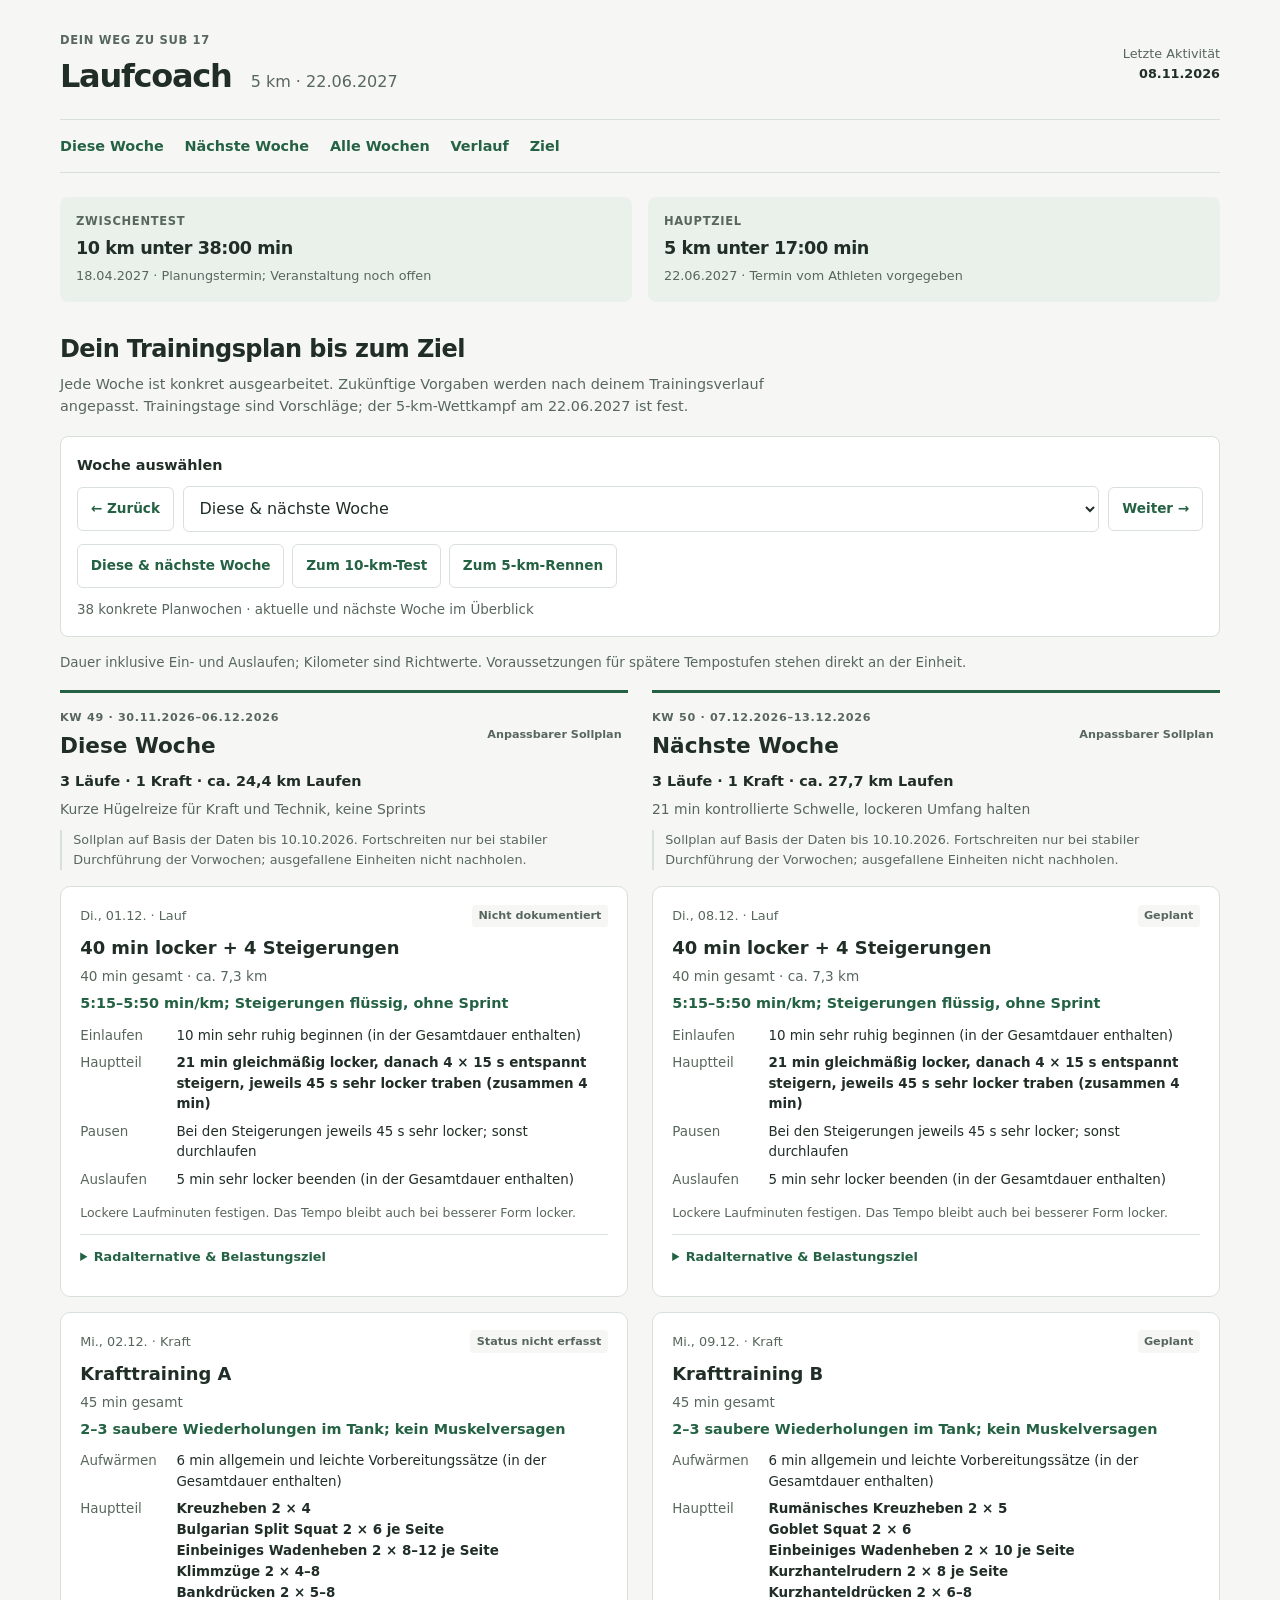
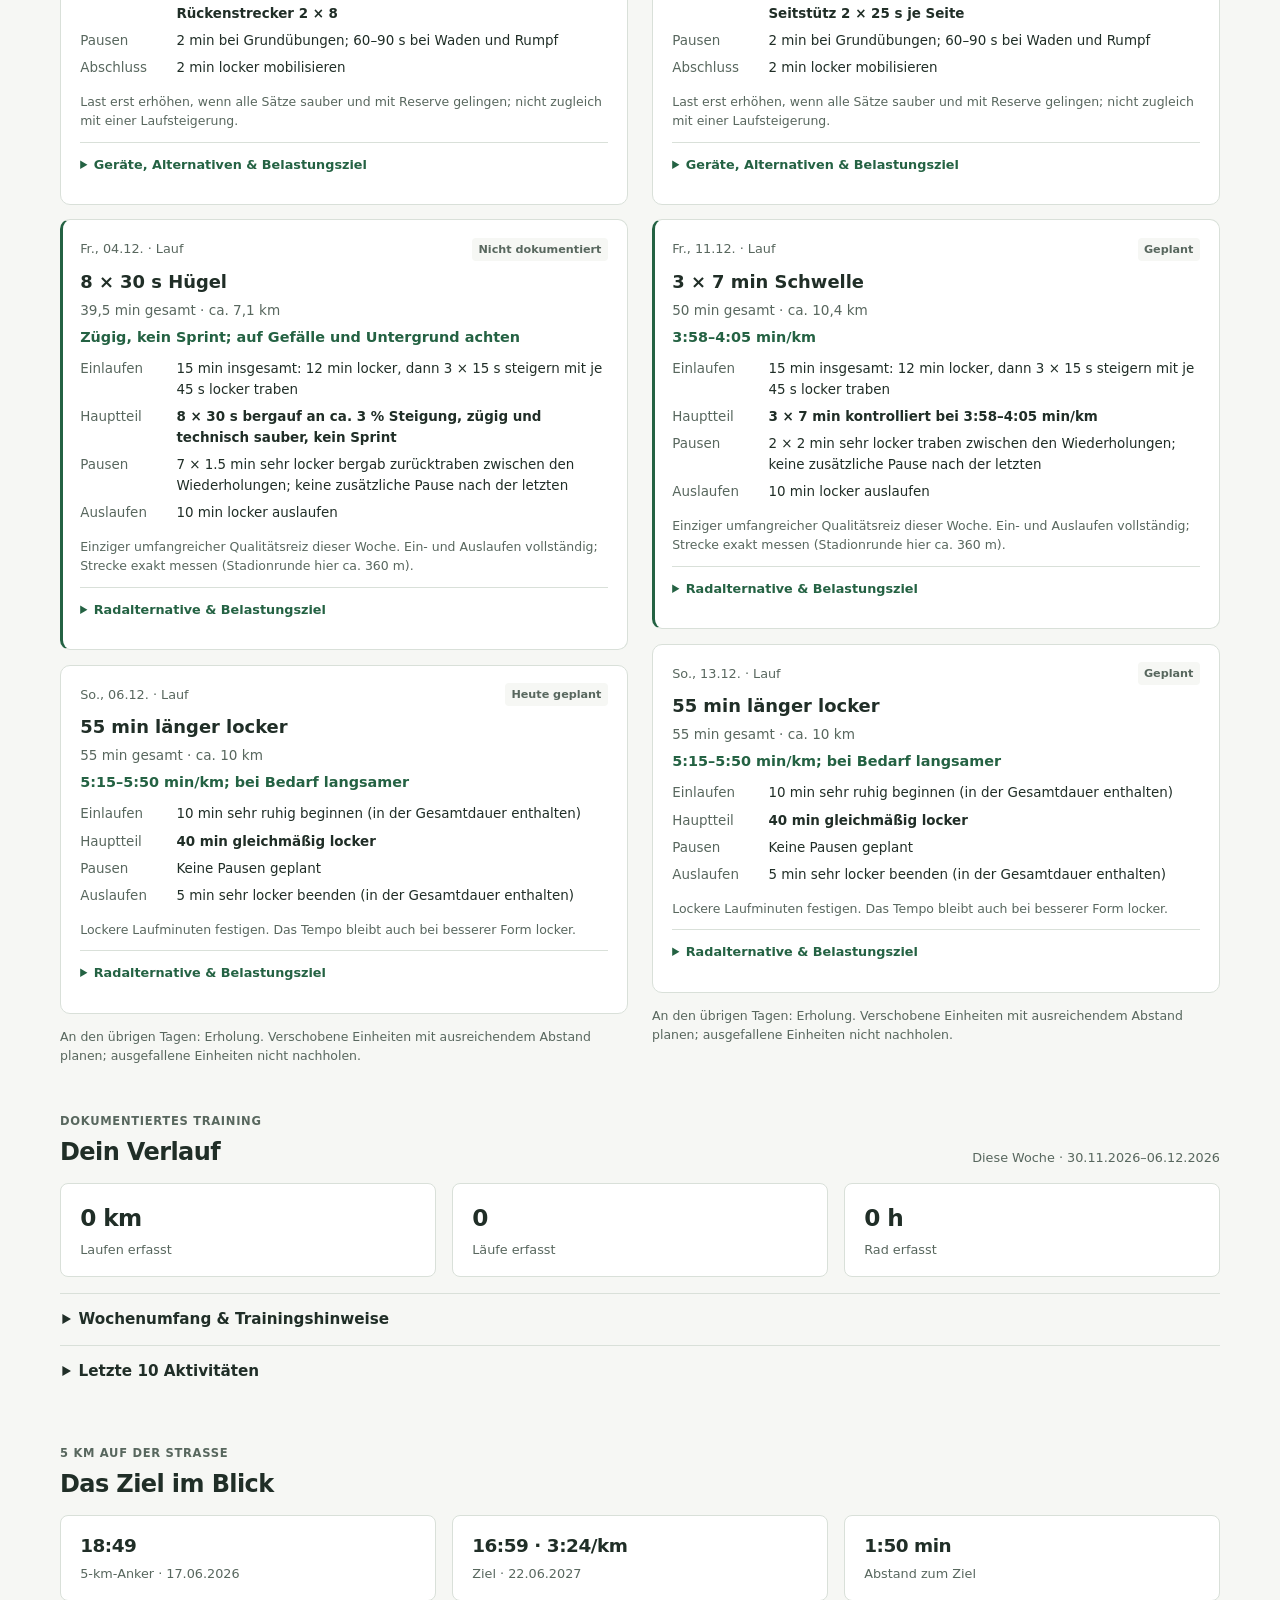
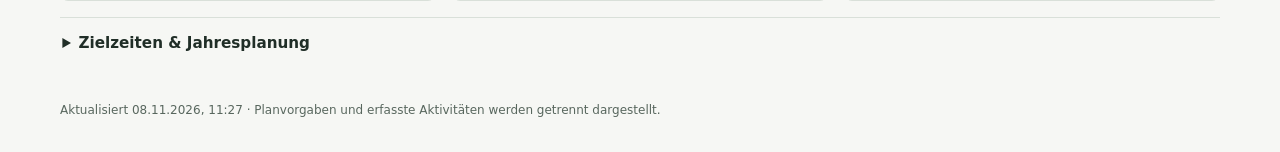
==== commit e880fdd8: "data: update November training activities" ====
--- a/dashboard/index.html
+++ b/dashboard/index.html
@@ -6,7 +6,7 @@
   <meta name="color-scheme" content="light dark">
   <title>Laufcoach · Dein Trainingsplan</title>
   <link rel="stylesheet" href="style.css">
-  <script>window.DASHBOARD_DATA = {"generated_at": "2026-10-31T12:50:23+01:00", "today": "2026-10-31", "season": {"plan_start": "2026-10-05", "plan_end": "2027-06-27", "updated_on": "2026-10-10", "primary_goal": {"date": "2027-06-22", "distance_km": 5, "target_seconds": 1019, "title": "5 km unter 17:00 min", "date_status": "Termin vom Athleten vorgegeben"}, "test_goal": {"date": "2027-04-18", "distance_km": 10, "target_seconds": 2279, "title": "10 km unter 38:00 min", "date_status": "Planungstermin; Veranstaltung noch offen", "recommended_window": "April 2027, bevorzugt 10.–25.04."}, "planning_note": "Vollständiger Sollplan auf Basis der Daten bis 10.10.2026. Nach jeder Trainingswoche abgleichen; spätere Tempostufen sind an die jeweils angegebenen Voraussetzungen gebunden. Der 10-km-Test ersetzt den bisher vorgesehenen 5-km-Formcheck im Frühjahr.", "phases": [{"period": "Oktober–November 2026", "start": "2026-10-05", "end": "2026-11-29", "phase": "Drei Läufe stabilisieren", "focus": "Kontrollierte Schwelle und kurze 400er wechseln sich ab. Laufminuten langsam aufbauen; jede vierte Woche entlasten."}, {"period": "Dezember 2026–Januar 2027", "start": "2026-11-30", "end": "2027-01-31", "phase": "Aerobe Basis und Kraft", "focus": "Längere lockere Läufe, Schwelle und dosierte Hügelreize. Feiertage und Entlastungswochen bewusst kürzer."}, {"period": "Februar–März 2027", "start": "2027-02-01", "end": "2027-03-28", "phase": "10-km-Tempohärte", "focus": "Längere kontrollierte Abschnitte in Richtung 3:48 min/km; 400er erhalten Tempogefühl und Abwechslung."}, {"period": "April 2027", "start": "2027-03-29", "end": "2027-04-25", "phase": "10-km-Test und Erholung", "focus": "Testlauf unter 38 min am vorläufigen 18.04., danach eine ruhige Woche und neue Pace-Einordnung."}, {"period": "Ende April–13. Juni 2027", "start": "2027-04-26", "end": "2027-06-13", "phase": "5-km-spezifischer Aufbau", "focus": "400er, 800er und 1000er gezielt kombinieren. Zielpace nur bei erfüllten Voraussetzungen, keine automatische Beschleunigung."}, {"period": "14.–27. Juni 2027", "start": "2027-06-14", "end": "2027-06-27", "phase": "Taper und Zielrennen", "focus": "Laufminuten reduzieren, kurze schnelle Abschnitte erhalten. Dienstag 22.06.: 5 km unter 17 min; anschließend Erholung."}]}, "header": {"title": "Laufcoach Dashboard", "goal": "5 km sub 17 im Juni 2027", "phase": "Phase 2 – Aerobe Basis und Schwelle", "focus": "Drei harte Ausdauerreize verarbeiten; am 01.11. Ruhetag statt langem Lauf", "next_milestone": "10-km-Test unter 38 min im April 2027; Planungstermin 18.04."}, "plan": {"week_start": "2026-10-26", "week_end": "2026-11-01", "phase": "Phase 2 – Aerobe Basis und Schwelle", "focus": "Drei harte Ausdauerreize verarbeiten; am 01.11. Ruhetag statt langem Lauf", "planning_note": "Aktivitäten bis 31.10.2026 berücksichtigt. Die Radfahrten am 27.10. und 30.10. sowie der Schwellenlauf am 31.10. zählen jeweils als harte Ausdauerreize. Damit wurde die geplante Entlastungswoche deutlich überschritten. Der lange Lauf am 01.11. entfällt vollständig; keine Kilometer und kein Krafttraining nachholen.", "provisional": false, "week_type": "deload", "planned_sessions": [{"id": "2026-10-30-run", "status": "completed", "completed_activity_id": "24915486320", "completion_note": "Am 31.10. als 3 × 8 min absolviert: erste zwei Abschnitte etwa 3:56 und 3:57 min/km, dritter Abschnitt etwa 3:41 min/km. Gesamt 11,79 km in 52:43 min, Ø 149 bpm, maximal 175 bpm. Umfangreicher als geplant und mit deutlich zu schnellem Schlussabschnitt.", "type": "run", "title": "2 × 6 min Schwelle", "priority": 1, "scheduled_date": "2026-10-30", "target_intensity": "hard", "target_duration_min": 40, "target_distance_km": 8.0, "warmup": "15 min insgesamt: 12 min locker, dann 3 × 15 s steigern mit je 45 s locker traben", "main_set": "2 × 6 min kontrolliert bei 3:58–4:05 min/km", "recovery": "1 × 3 min sehr locker traben zwischen den Wiederholungen; keine zusätzliche Pause nach der letzten", "cooldown": "10 min locker auslaufen", "target_pace": "3:58–4:05 min/km", "rpe_target": "7–8/10", "alternatives": "Statt des gesamten Laufs 50 min Rad: 12 min locker, 3 × 6 min bei ca. 255–270 W, dazwischen 2 × 3 min locker, 14 min ausfahren. Zählt als harter Reiz und ersetzt den Lauf.", "duration_components_min": {"warmup": 15, "main": 12, "recovery": 3, "cooldown": 10}, "duration_is_estimate": false, "description": "Der Lauf am 31.10. erfüllt den Qualitätsplatz. Die Indoor-Radfahrt am 30.10. mit zwölf 1-min-Belastungen bei überwiegend 337–338 W war ein zusätzlicher harter Reiz.", "display_status": "erledigt", "matched_activity_id": "24915486320", "match_reason": "Nach Aktivitätsanalyse ausdrücklich zugeordnet"}, {"id": "2026-10-27-run", "status": "completed", "completed_activity_id": "24871824710", "completion_note": "Durch Indoor-Rad ersetzt: 39:56 min, 23,30 km, Ø 235 W, NP 246 W, Ø 142 bpm. Drei 6-min-Abschnitte bei Ø 273 / 273 / 272 W; damit klar härter als die vorgesehene lockere Radalternative und als harter Reiz eingeordnet.", "type": "run", "title": "30 min locker", "priority": 2, "scheduled_date": "2026-10-27", "target_intensity": "LIT", "target_duration_min": 30, "target_distance_km": 5.5, "warmup": "10 min sehr ruhig beginnen (in der Gesamtdauer enthalten)", "main_set": "15 min gleichmäßig locker", "recovery": "Keine Pausen geplant", "cooldown": "5 min sehr locker beenden (in der Gesamtdauer enthalten)", "target_pace": "5:15–5:50 min/km; bei Bedarf langsamer", "rpe_target": "3–4/10", "alternatives": "Statt dieses Laufs 39 min Rad locker bei ca. 150–180 W; ersetzt den Lauf vollständig.", "duration_components_min": {"warmup": 10, "main": 15, "recovery": 0, "cooldown": 5}, "description": "Die absolvierte Radalternative war nicht locker und zählt als erster harter Ausdauerreiz der Woche.", "display_status": "erledigt", "matched_activity_id": "24871824710", "match_reason": "Nach Aktivitätsanalyse ausdrücklich zugeordnet"}, {"id": "2026-11-01-run", "status": "cancelled", "condition": "Entfällt nach drei harten Ausdauerreizen zwischen 27.10. und 31.10.; Ruhetag.", "type": "run", "title": "Entfällt · Ruhetag statt 40 min länger locker", "priority": 2, "scheduled_date": "2026-11-01", "target_intensity": "LIT", "target_duration_min": 40, "target_distance_km": 7.3, "warmup": "Ursprünglich 10 min sehr ruhig; Einheit entfällt vollständig", "main_set": "Ursprünglich 25 min gleichmäßig locker; nicht nachholen", "recovery": "Ruhetag", "cooldown": "Ursprünglich 5 min sehr locker; Einheit entfällt vollständig", "target_pace": "Kein Lauf; Erholung hat Vorrang", "rpe_target": "Ruhetag", "alternatives": "Keine Radalternative und kein Krafttraining; vollständiger Ruhetag.", "duration_components_min": {"warmup": 10, "main": 25, "recovery": 0, "cooldown": 5}, "description": "Die Entlastungswoche wurde durch drei harte Reize überschritten. Der lange Lauf wird gestrichen und nicht verschoben.", "display_status": "entfällt"}, {"id": "2026-10-28-strength", "type": "strength", "title": "Kraft erhalten – leicht", "priority": 3, "scheduled_date": "2026-10-28", "target_intensity": "moderate", "target_duration_min": 25, "warmup": "6 min allgemein und leichte Vorbereitungssätze (in der Gesamtdauer enthalten)", "main_set": "Goblet Squat 1 × 6\nRumänisches Kreuzheben mit Kurzhanteln 1 × 6\nWadenheben 1 × 10 je Seite\nKurzhantelrudern 2 × 8 je Seite\nKurzhanteldrücken 2 × 8\nSeitstütz 2 × 20 s je Seite", "recovery": "60–90 s zwischen den Sätzen", "cooldown": "2 min locker mobilisieren", "target_pace": "Sehr leicht; 4–5 Wiederholungen im Tank, keine ungewohnten Übungen", "rpe_target": "4/10", "duration_components_min": {"warmup": 6, "main_and_recovery": 17, "cooldown": 2}, "setup": "Goblet Squat und rumänisches Kreuzheben: Kurzhanteln. Wadenheben: Kurzhantel, freie Hand am Rack. Rudern und Drücken: Kurzhanteln und Bank. Seitstütz: Boden.", "alternatives": "Nicht nachholen. Nach den dokumentierten harten Ausdauerreizen hat Erholung Vorrang.", "description": "Eine Durchführung ist nicht dokumentiert und wird nicht unterstellt.", "display_status": "info"}], "next_milestone": "10-km-Test unter 38 min im April 2027; Planungstermin 18.04."}, "plan_weeks": [{"key": "week-2026-10-05", "label": "KW 41", "plan": {"week_start": "2026-10-05", "week_end": "2026-10-11", "phase": "Phase 2 – Aerobe Basis und Schwelle", "focus": "Nach zügigem Lauf und zwei intensiven Tagen am 09./10.10. Erholung priorisieren; am 11.10. Ruhetag, höchstens optional 20 min sehr locker", "planned_sessions": [{"id": "2026-W41-run-easy", "status": "completed", "completed_activity_id": "local-332b56b2538fd5fa", "completion_note": "Laufplatz am 08.10. belegt: 9,00 km in 43:19 min bei 4:49 min/km. Länger und schneller als geplant; moderat statt locker.", "type": "run", "title": "30 min locker", "priority": 1, "scheduled_date": "2026-10-06", "target_intensity": "LIT", "target_duration_min": 30, "target_distance_km": 5.5, "warmup": "10 min sehr ruhig anlaufen (Teil der 30 min)", "main_set": "15 min locker und gleichmäßig", "recovery": "Keine Pausen geplant", "cooldown": "5 min locker beenden (gesamt 30 min)", "target_pace": "5:15–5:50 min/km", "rpe_target": "3/10", "description": "Ruhiger Einstieg nach den Intervallen vom 03.10. (Garmin-Datum korrigiert); keine Nachholkilometer.", "alternatives": "Statt dieses Laufs 40–50 min Rad locker bei ca. 150–180 W; ersetzt den Lauf.", "display_status": "erledigt", "matched_activity_id": "local-332b56b2538fd5fa", "match_reason": "Nach Aktivitätsanalyse ausdrücklich zugeordnet"}, {"id": "2026-W41-strength", "type": "strength", "title": "Krafttraining dosiert", "priority": 2, "scheduled_date": "2026-10-07", "target_intensity": "moderate", "target_duration_min": 50, "warmup": "8 min allgemein aufwärmen, darin 2 leichte Vorbereitungssätze Kreuzheben", "main_set": "Kreuzheben 2 × 4–5\nBulgarian Split Squat 2 × 6 je Seite\nEinbeiniges Wadenheben 2 × 8–12 je Seite\nKlimmzüge 3 × 4–8\nBankdrücken 3 × 5–8\nRückenstrecker 2 × 8–12", "recovery": "2–3 min bei Grundübungen, 60–90 s bei Ergänzungsübungen", "cooldown": "2 min locker mobilisieren; Hauptteil mit Pausen ca. 40 min", "target_pace": "2–3 Wiederholungen im Tank; kein Muskelversagen", "rpe_target": "6/10", "setup": "Kreuzheben: Langhantel vom Boden. Split Squat: hinterer Fuß auf der Bank, Kurzhanteln seitlich. Wadenheben: Kurzhantel, freie Hand am Rack. Klimmzüge: Rackstange, bei Bedarf Bandunterstützung. Bankdrücken: Langhantel im Half Rack mit Sicherheitsablagen. Rückenstrecker: Hyperextension-Bank. Für alle Übungen die Last so wählen, dass 2–3 saubere Wiederholungen übrig bleiben.", "alternatives": "Split Squat bei unsicherem Stand durch Ausfallschritte am Boden ersetzen; Klimmzüge durch Kurzhantelrudern 3 × 6–10 je Seite; Bankdrücken durch Kurzhanteldrücken mit gleicher Satzzahl. Bei Zeitmangel einen Satz der Oberkörperübungen streichen, Pausen nicht verkürzen.", "description": "Unterkörpervolumen begrenzt, damit der folgende Qualitätslauf nicht beeinträchtigt wird.", "display_status": "info"}, {"id": "2026-W41-run-threshold", "status": "completed", "completed_activity_id": "local-7ed4eb324c8d1bd3", "completion_note": "Qualitätsplatz am 10.10. durch 8 × 400 m belegt; die geplante Schwelle wurde nicht ausgeführt. Die zusätzliche schwellennahe Radfahrt am 09.10. zählt separat zur Belastung.", "type": "run", "title": "2 × 6 min kontrollierte Schwelle", "priority": 3, "scheduled_date": "2026-10-09", "target_intensity": "hard", "target_duration_min": 45, "target_distance_km": 9, "warmup": "15 min insgesamt: 12 min locker, dann 3 × 15 s steigern mit je 45 s locker traben", "main_set": "2 × 6 min gleichmäßig bei 3:58–4:05 min/km", "recovery": "Einmal 3 min locker traben zwischen den beiden Abschnitten", "cooldown": "15 min locker auslaufen (gesamt 45 min)", "target_pace": "3:58–4:05 min/km; nicht schneller abschließen", "rpe_target": "7/10", "description": "Einziger geplanter harter Ausdauerreiz; vollständiges Ein- und Auslaufen und gleichmäßige Abschnitte.", "alternatives": "Statt dieses Laufs 15 min locker Rad, 3 × 8 min bei ca. 255–270 W mit 4 min locker, danach 10 min ausfahren. Ersetzt den Lauf und zählt als harter Reiz.", "display_status": "erledigt", "matched_activity_id": "local-7ed4eb324c8d1bd3", "match_reason": "Nach Aktivitätsanalyse ausdrücklich zugeordnet"}, {"id": "2026-W41-run-long", "type": "run", "title": "Ruhetag bevorzugt · optional 20 min sehr locker", "status": "optional", "priority": 4, "scheduled_date": "2026-10-11", "target_intensity": "LIT", "target_duration_min": 20, "target_distance_km": 3.3, "warmup": "5 min sehr ruhig beginnen, nur wenn der optionale Lauf gewählt wird", "main_set": "10 min sehr locker; keine Steigerungen und keine Endbeschleunigung", "recovery": "Keine Pausen geplant", "cooldown": "5 min sehr locker beenden (gesamt 20 min)", "target_pace": "5:40–6:10 min/km oder langsamer; Erholung hat Vorrang", "rpe_target": "2–3/10", "description": "Hauptvorgabe ist ein Ruhetag nach Radbelastung am 09.10. und 400ern am 10.10. Nur bei normaler Erholung optional kurz laufen; kein dritter Lauf als Pflicht.", "alternatives": "Bevorzugt Ruhetag. Falls aktive Erholung gewünscht und gut vertragen: höchstens 25 min Rad sehr locker bei 120–150 W statt des optionalen Laufs.", "display_status": "optional"}], "next_milestone": "10-km-Test unter 38 min im April 2027; Planungstermin 18.04."}, "warnings": [{"level": "warning", "text": "Harte Ausdauerreize am 09.10. und 10.10. dokumentiert. Erholung priorisieren; künftig mindestens einen lockeren Tag dazwischen planen."}], "unmatched_activities": [{"activity_id": "local-7848416a16dc7935", "source_file": "09102026.csv", "date": "2026-10-09", "sport": "bike", "session_name": "Rad: 3 × 5 min schwellennahe Belastung", "duration_min": 60.0, "distance_km": 33.97, "avg_pace_sec_per_km": null, "avg_speed_kmh": 34.0, "avg_hr": null, "max_hr": null, "avg_power": 216.0, "max_power": 275.0, "elevation_gain_m": 0.0, "training_effect": null, "rpe": null, "completed": true, "notes": ""}], "week_summary": {"week_start": "2026-10-05", "week_end": "2026-10-11", "week_label": "KW 41", "run_km": 17.09, "bike_hours": 1.0, "run_sessions": 2, "bike_sessions": 1, "strength_sessions": 0, "hard_endurance_sessions": 2, "lit_sessions": 0, "moderate_sessions": 1, "hard_sessions": 2, "total_duration_min": 149.5}, "intensity": {"LIT": 0, "moderate": 1, "hard": 2}}, {"key": "week-2026-10-12", "label": "KW 42", "plan": {"week_start": "2026-10-12", "week_end": "2026-10-18", "phase": "Phase 2 – Aerobe Basis und Schwelle", "focus": "Langen lockeren Lauf und zwei harte Ausdauerreize verarbeitet abschließen; Ruhetag am 18.10., keine Nachholkilometer", "planning_note": "Aktivitäten bis 17.10. berücksichtigt. Der lange Umfang wurde am 12.10. mit 55:21 min bereits übererfüllt; am 15.10. folgten 3 × 7 min Schwelle statt der geplanten 2 × 6 min. Die zusätzliche Indoor-Radfahrt am 17.10. enthielt drei FTP-nahe 5-min-Abschnitte und zählt als zweiter harter Ausdauerreiz. Deshalb am 18.10. Ruhetag statt des optionalen kurzen Laufs.", "provisional": false, "week_type": "normal", "planned_sessions": [{"id": "2026-W42-run-long", "status": "completed", "completed_activity_id": "24699800418", "completion_note": "Am 12.10. absolviert: 10,60 km in 55:21 min bei 5:13 min/km, Ø 127 bpm, maximal 151 bpm. Damit länger als die geplanten 45 min; der lange Lauf der Woche ist erfüllt.", "type": "run", "title": "45 min locker", "priority": 1, "scheduled_date": "2026-10-18", "target_intensity": "LIT", "target_duration_min": 45, "target_distance_km": 8, "warmup": "10 min sehr ruhig beginnen (Teil der 45 min)", "main_set": "30 min gleichmäßig locker ohne Endbeschleunigung", "recovery": "Keine Pausen geplant", "cooldown": "5 min locker beenden (gesamt 45 min)", "target_pace": "5:15–5:50 min/km", "rpe_target": "3–4/10", "alternatives": "Statt dieses Laufs 60–75 min Rad locker bei ca. 150–180 W; ersetzt den Lauf. Nicht zusätzlich nachholen.", "duration_components_min": {"warmup": 10, "main": 30, "recovery": 0, "cooldown": 5}, "description": "Dritter Lauf als ruhiger Umfangsreiz; durch den längeren lockeren Lauf am 12.10. bereits erfüllt.", "display_status": "erledigt", "matched_activity_id": "24699800418", "match_reason": "Nach Aktivitätsanalyse ausdrücklich zugeordnet"}, {"id": "2026-W42-run-threshold", "status": "completed", "completed_activity_id": "24731870770", "completion_note": "Am 15.10. als 3 × 7 min absolviert. Abschnitte ca. 3:53 / 3:51 / 3:56 min/km; insgesamt 9,92 km in 42:30 min, Ø 152 bpm, maximal 172 bpm. Umfangreicher und überwiegend schneller als geplant.", "type": "run", "title": "2 × 6 min kontrollierte Schwelle", "priority": 2, "scheduled_date": "2026-10-16", "target_intensity": "hard", "target_duration_min": 45, "target_distance_km": 9, "warmup": "15 min insgesamt: 12 min locker, dann 3 × 15 s steigern mit je 45 s locker traben", "main_set": "2 × 6 min gleichmäßig bei 3:58–4:05 min/km", "recovery": "Einmal 3 min locker traben zwischen den beiden Abschnitten", "cooldown": "15 min locker auslaufen (gesamt 45 min)", "target_pace": "3:58–4:05 min/km; nicht schneller abschließen", "rpe_target": "7/10", "alternatives": "Statt dieses Laufs 15 min locker Rad, 3 × 8 min bei ca. 255–270 W mit 4 min locker, danach 10 min ausfahren. Ersetzt den Lauf und zählt als harter Reiz.", "duration_components_min": {"warmup": 15, "main": 12, "recovery": 3, "cooldown": 15}, "description": "Einziger geplanter harter Ausdauerreiz; durch 3 × 7 min am 15.10. erfüllt. Kein weiterer harter Reiz in dieser Woche.", "display_status": "erledigt", "matched_activity_id": "24731870770", "match_reason": "Nach Aktivitätsanalyse ausdrücklich zugeordnet"}, {"id": "2026-W42-strength", "type": "strength", "title": "Krafttraining dosiert", "priority": 3, "scheduled_date": "2026-10-14", "target_intensity": "moderate", "target_duration_min": 50, "warmup": "8 min allgemein aufwärmen, darin 2 leichte Vorbereitungssätze Kreuzheben", "main_set": "Kreuzheben 2 × 4–5\nBulgarian Split Squat 2 × 6 je Seite\nEinbeiniges Wadenheben 2 × 8–12 je Seite\nKlimmzüge 3 × 4–8\nBankdrücken 3 × 5–8\nRückenstrecker 2 × 8–12", "recovery": "2–3 min bei Grundübungen, 60–90 s bei Ergänzungsübungen", "cooldown": "2 min locker mobilisieren; Hauptteil mit Pausen ca. 40 min", "target_pace": "2–3 Wiederholungen im Tank; kein Muskelversagen", "rpe_target": "6/10", "duration_components_min": {"warmup": 8, "main_and_recovery": 40, "cooldown": 2}, "setup": "Kreuzheben/Rumänisches Kreuzheben: Langhantel, bei leichter Variante Kurzhanteln. Split Squat: hinterer Fuß auf Bank, Kurzhanteln seitlich. Goblet Squat: Kurzhantel vor Brust. Wadenheben: Kurzhantel, freie Hand am Rack. Klimmzüge: Rackstange, bei Bedarf Band. Bankdrücken: Bank im Half Rack mit Sicherheitsablagen; Kurzhanteldrücken auf Bank. Rudern: freie Hand auf Bank. Rückenstrecker: Hyperextension-Bank. Seitstütz: Boden.", "alternatives": "Split Squat durch Ausfallschritte am Boden ersetzen; Klimmzüge durch Kurzhantelrudern 2 × 8 je Seite. Für Rückenstrecker: Bird Dog 2 × 6 je Seite. Last reduzieren, wenn Lauftraining beeinträchtigt wird.", "description": "Nicht als Nachholeinheit zwischen Schwellenlauf und Erholungstag einschieben; eine nicht dokumentierte Durchführung wird nicht unterstellt.", "display_status": "info"}, {"id": "2026-W42-run-easy", "status": "cancelled", "condition": "Entfällt nach dem zusätzlichen harten Radreiz am 17.10.; Ruhetag.", "type": "run", "title": "Entfällt · Ruhetag nach Rad-Schwelle", "priority": 4, "scheduled_date": "2026-10-18", "target_intensity": "LIT", "target_duration_min": 20, "target_distance_km": 3.3, "warmup": "5 min sehr ruhig anlaufen (Teil der 20 min)", "main_set": "10 min sehr locker und gleichmäßig; keine Steigerungen", "recovery": "Keine Pausen geplant", "cooldown": "5 min sehr locker beenden (gesamt 20 min)", "target_pace": "5:40–6:10 min/km oder langsamer; Erholung hat Vorrang", "rpe_target": "2–3/10", "alternatives": "Ruhetag; keine zusätzliche Rad- oder Laufeinheit.", "duration_components_min": {"warmup": 5, "main": 10, "recovery": 0, "cooldown": 5}, "description": "Der zuvor optionale dritte Lauf entfällt nach der Indoor-Radfahrt am 17.10. Der Wochenumfang wird nicht nachgeholt oder erweitert.", "display_status": "entfällt"}], "next_milestone": "10-km-Test unter 38 min im April 2027; Planungstermin 18.04."}, "warnings": [{"level": "warning", "text": "Der Laufumfang ist gegenüber der Vorwoche um 20 % gestiegen."}], "unmatched_activities": [{"activity_id": "24754566581", "source_file": "2026-10-17_bike_activity_24754566581.csv", "date": "2026-10-17", "sport": "bike", "session_name": "Indoor-Radfahren", "duration_min": 55.0, "distance_km": 30.92, "avg_pace_sec_per_km": null, "avg_speed_kmh": 33.73, "avg_hr": 131.0, "max_hr": 156.0, "avg_power": 214.0, "max_power": 285.0, "elevation_gain_m": 0.0, "training_effect": null, "rpe": null, "completed": true, "notes": "Coaching-Einordnung: harter Rad-Schwellenreiz mit drei FTP-nahen 5-min-Abschnitten.", "intensity": "hard"}], "week_summary": {"week_start": "2026-10-12", "week_end": "2026-10-18", "week_label": "KW 42", "run_km": 20.52, "bike_hours": 0.92, "run_sessions": 2, "bike_sessions": 1, "strength_sessions": 0, "hard_endurance_sessions": 2, "lit_sessions": 1, "moderate_sessions": 0, "hard_sessions": 2, "total_duration_min": 152.9}, "intensity": {"LIT": 1, "moderate": 0, "hard": 2}}, {"key": "week-2026-10-19", "label": "KW 43", "plan": {"week_start": "2026-10-19", "week_end": "2026-10-25", "phase": "Phase 2 – Aerobe Basis und Schwelle", "focus": "Ungeplant hohe Intensität begrenzen; gestrichene 400er nicht nachholen", "planning_note": "Abgeschlossene Woche nach Garmin-Abgleich bis 25.10.2026. Der harte Tempodauerlauf am 20.10., die FTP-nahe Radfahrt am 23.10. und die 400er am 25.10. ergaben trotz angepasstem Sollplan drei harte Ausdauerreize. Der lockere Lauf am 22.10. blieb kontrolliert; Krafttraining ist nicht dokumentiert.", "provisional": false, "week_type": "normal", "planned_sessions": [{"id": "2026-10-23-run", "status": "cancelled", "condition": "Die geplanten 400er entfielen nach dem harten Tempodauerlauf; tatsächlich wurde am selben Tag zusätzlich eine harte Indoor-Radfahrt absolviert.", "type": "run", "title": "Entfällt · 6 × 400 m kontrolliert", "priority": 1, "scheduled_date": "2026-10-23", "target_intensity": "hard", "target_duration_min": 41.5, "target_distance_km": 8.2, "warmup": "15 min insgesamt: 12 min locker, dann 3 × 15 s steigern mit je 45 s locker traben", "main_set": "Ursprünglich 6 × 400 m in 88–90 s (3:40–3:45 min/km); nach dem harten Dauerlauf gestrichen", "recovery": "Ursprünglich 5 × 1,5 min sehr locker traben; Einheit entfällt vollständig", "cooldown": "10 min locker auslaufen", "target_pace": "Keine 400er in dieser Woche; nicht nachholen", "rpe_target": "Ruhetag", "alternatives": "Ruhetag; keine zusätzliche harte Rad- oder Laufeinheit.", "duration_components_min": {"warmup": 15, "main": 9, "recovery": 7.5, "cooldown": 10}, "duration_is_estimate": true, "description": "Die geplante Laufeinheit entfiel. Die Indoor-Radfahrt am 23.10. über 48:10 min mit zwei 10-min-Abschnitten bei Ø 273 W zählt separat als harter Reiz.", "display_status": "entfällt"}, {"id": "2026-10-20-run", "status": "completed", "completed_activity_id": "24791941751", "completion_note": "8,07 km in 32:28 min bei 4:01 min/km, Ø 158 bpm, maximal 171 bpm. Statt lockerem Lauf ein harter Tempodauerlauf.", "type": "run", "title": "30 min locker", "priority": 2, "scheduled_date": "2026-10-20", "target_intensity": "LIT", "target_duration_min": 30, "target_distance_km": 5.5, "warmup": "10 min sehr ruhig beginnen (in der Gesamtdauer enthalten)", "main_set": "15 min gleichmäßig locker", "recovery": "Keine Pausen geplant", "cooldown": "5 min sehr locker beenden (in der Gesamtdauer enthalten)", "target_pace": "5:15–5:50 min/km; bei Bedarf langsamer", "rpe_target": "3–4/10", "alternatives": "Statt dieses Laufs 39 min Rad locker bei ca. 150–180 W; ersetzt den Lauf vollständig.", "duration_components_min": {"warmup": 10, "main": 15.0, "recovery": 0.0, "cooldown": 5}, "description": "Der geplante lockere Lauf wurde als harter Tempodauerlauf ausgeführt und belegte den Qualitätsplatz der Woche.", "display_status": "erledigt", "matched_activity_id": "24791941751", "match_reason": "Nach Aktivitätsanalyse ausdrücklich zugeordnet"}, {"id": "2026-10-22-run-long", "status": "completed", "completed_activity_id": "24813543474", "completion_note": "8,02 km in 45:18 min bei 5:39 min/km, Ø 126 bpm, maximal 140 bpm; kontrollierter längerer lockerer Lauf.", "type": "run", "title": "45 min länger locker", "priority": 2, "scheduled_date": "2026-10-22", "target_intensity": "LIT", "target_duration_min": 45, "target_distance_km": 8.2, "warmup": "10 min sehr ruhig beginnen (in der Gesamtdauer enthalten)", "main_set": "30 min gleichmäßig locker", "recovery": "Keine Pausen geplant", "cooldown": "5 min sehr locker beenden (in der Gesamtdauer enthalten)", "target_pace": "5:15–5:50 min/km; bei Bedarf langsamer", "rpe_target": "3–4/10", "alternatives": "Statt dieses Laufs 58 min Rad locker bei ca. 150–180 W; ersetzt den Lauf vollständig.", "duration_components_min": {"warmup": 10, "main": 30.0, "recovery": 0.0, "cooldown": 5}, "description": "Der längere lockere Lauf wurde kontrolliert absolviert. Am 25.10. folgten ungeplant 12,98 km mit sechs 400-m-Abschnitten; diese zusätzliche harte Aktivität ist im Tagebuch dokumentiert.", "display_status": "erledigt", "matched_activity_id": "24813543474", "match_reason": "Nach Aktivitätsanalyse ausdrücklich zugeordnet"}, {"id": "2026-10-21-strength", "type": "strength", "title": "Krafttraining A", "priority": 3, "scheduled_date": "2026-10-21", "target_intensity": "moderate", "target_duration_min": 25, "warmup": "6 min allgemein und leichte Vorbereitungssätze (in der Gesamtdauer enthalten)", "main_set": "Goblet Squat 1 × 6\nRumänisches Kreuzheben mit Kurzhanteln 1 × 6\nWadenheben 1 × 10 je Seite\nKurzhantelrudern 2 × 8 je Seite\nKurzhanteldrücken 2 × 8\nSeitstütz 2 × 20 s je Seite", "recovery": "60–90 s zwischen den Sätzen", "cooldown": "2 min locker mobilisieren", "target_pace": "Sehr leicht; 4–5 Wiederholungen im Tank, keine ungewohnten Übungen", "rpe_target": "4/10", "duration_components_min": {"warmup": 6, "main_and_recovery": 17, "cooldown": 2}, "setup": "Kreuzheben/Rumänisches Kreuzheben: Langhantel, bei leichter Variante Kurzhanteln. Split Squat: hinterer Fuß auf Bank, Kurzhanteln seitlich. Goblet Squat: Kurzhantel vor Brust. Wadenheben: Kurzhantel, freie Hand am Rack. Klimmzüge: Rackstange, bei Bedarf Band. Bankdrücken: Bank im Half Rack mit Sicherheitsablagen; Kurzhanteldrücken auf Bank. Rudern: freie Hand auf Bank. Rückenstrecker: Hyperextension-Bank. Seitstütz: Boden.", "alternatives": "Split Squat durch Ausfallschritte am Boden ersetzen; Klimmzüge durch Kurzhantelrudern 2 × 8 je Seite. Für Rückenstrecker: Bird Dog 2 × 6 je Seite. Last reduzieren, wenn Lauftraining beeinträchtigt wird.", "description": "Eine Durchführung ist nicht dokumentiert und wird nicht unterstellt.", "display_status": "info"}], "next_milestone": "10-km-Test unter 38 min im April 2027; Planungstermin 18.04."}, "warnings": [{"level": "warning", "text": "Diese Woche enthält mehr als 2 harte Ausdauerreize. Keine weitere Intensität ergänzen."}, {"level": "warning", "text": "Der Laufumfang ist gegenüber der Vorwoche um 42 % gestiegen."}, {"level": "info", "text": "Wichtigste Prioritätseinheit noch offen: Entfällt · 6 × 400 m kontrolliert."}], "unmatched_activities": [{"activity_id": "24826644817", "source_file": "2026-10-23_bike_activity_24826644817.csv", "date": "2026-10-23", "sport": "bike", "session_name": "Indoor-Radfahren", "duration_min": 48.17, "distance_km": 27.53, "avg_pace_sec_per_km": null, "avg_speed_kmh": 34.3, "avg_hr": 134.0, "max_hr": 154.0, "avg_power": 223.0, "max_power": 278.0, "elevation_gain_m": 0.0, "training_effect": null, "rpe": null, "completed": true, "notes": "Coaching-Einordnung: harter Rad-Schwellenreiz mit zwei FTP-nahen 10-min-Abschnitten.", "intensity": "hard"}, {"activity_id": "24843528734", "source_file": "2026-10-25_run_activity_24843528734.csv", "date": "2026-10-25", "sport": "run", "session_name": "Schönfeld Laufen", "duration_min": 63.61, "distance_km": 12.98, "avg_pace_sec_per_km": 294.0, "avg_speed_kmh": 12.24, "avg_hr": 145.0, "max_hr": 179.0, "avg_power": null, "max_power": null, "elevation_gain_m": 68.0, "training_effect": null, "rpe": null, "completed": true, "notes": "Coaching-Einordnung: harter Intervallreiz mit sechs 400-m-Abschnitten und Sprintabschluss.", "intensity": "hard"}], "week_summary": {"week_start": "2026-10-19", "week_end": "2026-10-25", "week_label": "KW 43", "run_km": 29.07, "bike_hours": 0.8, "run_sessions": 3, "bike_sessions": 1, "strength_sessions": 0, "hard_endurance_sessions": 3, "lit_sessions": 1, "moderate_sessions": 0, "hard_sessions": 3, "total_duration_min": 189.6}, "intensity": {"LIT": 1, "moderate": 0, "hard": 3}}, {"key": "week-2026-10-26", "label": "Diese Woche", "plan": {"week_start": "2026-10-26", "week_end": "2026-11-01", "phase": "Phase 2 – Aerobe Basis und Schwelle", "focus": "Drei harte Ausdauerreize verarbeiten; am 01.11. Ruhetag statt langem Lauf", "planning_note": "Aktivitäten bis 31.10.2026 berücksichtigt. Die Radfahrten am 27.10. und 30.10. sowie der Schwellenlauf am 31.10. zählen jeweils als harte Ausdauerreize. Damit wurde die geplante Entlastungswoche deutlich überschritten. Der lange Lauf am 01.11. entfällt vollständig; keine Kilometer und kein Krafttraining nachholen.", "provisional": false, "week_type": "deload", "planned_sessions": [{"id": "2026-10-30-run", "status": "completed", "completed_activity_id": "24915486320", "completion_note": "Am 31.10. als 3 × 8 min absolviert: erste zwei Abschnitte etwa 3:56 und 3:57 min/km, dritter Abschnitt etwa 3:41 min/km. Gesamt 11,79 km in 52:43 min, Ø 149 bpm, maximal 175 bpm. Umfangreicher als geplant und mit deutlich zu schnellem Schlussabschnitt.", "type": "run", "title": "2 × 6 min Schwelle", "priority": 1, "scheduled_date": "2026-10-30", "target_intensity": "hard", "target_duration_min": 40, "target_distance_km": 8.0, "warmup": "15 min insgesamt: 12 min locker, dann 3 × 15 s steigern mit je 45 s locker traben", "main_set": "2 × 6 min kontrolliert bei 3:58–4:05 min/km", "recovery": "1 × 3 min sehr locker traben zwischen den Wiederholungen; keine zusätzliche Pause nach der letzten", "cooldown": "10 min locker auslaufen", "target_pace": "3:58–4:05 min/km", "rpe_target": "7–8/10", "alternatives": "Statt des gesamten Laufs 50 min Rad: 12 min locker, 3 × 6 min bei ca. 255–270 W, dazwischen 2 × 3 min locker, 14 min ausfahren. Zählt als harter Reiz und ersetzt den Lauf.", "duration_components_min": {"warmup": 15, "main": 12, "recovery": 3, "cooldown": 10}, "duration_is_estimate": false, "description": "Der Lauf am 31.10. erfüllt den Qualitätsplatz. Die Indoor-Radfahrt am 30.10. mit zwölf 1-min-Belastungen bei überwiegend 337–338 W war ein zusätzlicher harter Reiz.", "display_status": "erledigt", "matched_activity_id": "24915486320", "match_reason": "Nach Aktivitätsanalyse ausdrücklich zugeordnet"}, {"id": "2026-10-27-run", "status": "completed", "completed_activity_id": "24871824710", "completion_note": "Durch Indoor-Rad ersetzt: 39:56 min, 23,30 km, Ø 235 W, NP 246 W, Ø 142 bpm. Drei 6-min-Abschnitte bei Ø 273 / 273 / 272 W; damit klar härter als die vorgesehene lockere Radalternative und als harter Reiz eingeordnet.", "type": "run", "title": "30 min locker", "priority": 2, "scheduled_date": "2026-10-27", "target_intensity": "LIT", "target_duration_min": 30, "target_distance_km": 5.5, "warmup": "10 min sehr ruhig beginnen (in der Gesamtdauer enthalten)", "main_set": "15 min gleichmäßig locker", "recovery": "Keine Pausen geplant", "cooldown": "5 min sehr locker beenden (in der Gesamtdauer enthalten)", "target_pace": "5:15–5:50 min/km; bei Bedarf langsamer", "rpe_target": "3–4/10", "alternatives": "Statt dieses Laufs 39 min Rad locker bei ca. 150–180 W; ersetzt den Lauf vollständig.", "duration_components_min": {"warmup": 10, "main": 15, "recovery": 0, "cooldown": 5}, "description": "Die absolvierte Radalternative war nicht locker und zählt als erster harter Ausdauerreiz der Woche.", "display_status": "erledigt", "matched_activity_id": "24871824710", "match_reason": "Nach Aktivitätsanalyse ausdrücklich zugeordnet"}, {"id": "2026-11-01-run", "status": "cancelled", "condition": "Entfällt nach drei harten Ausdauerreizen zwischen 27.10. und 31.10.; Ruhetag.", "type": "run", "title": "Entfällt · Ruhetag statt 40 min länger locker", "priority": 2, "scheduled_date": "2026-11-01", "target_intensity": "LIT", "target_duration_min": 40, "target_distance_km": 7.3, "warmup": "Ursprünglich 10 min sehr ruhig; Einheit entfällt vollständig", "main_set": "Ursprünglich 25 min gleichmäßig locker; nicht nachholen", "recovery": "Ruhetag", "cooldown": "Ursprünglich 5 min sehr locker; Einheit entfällt vollständig", "target_pace": "Kein Lauf; Erholung hat Vorrang", "rpe_target": "Ruhetag", "alternatives": "Keine Radalternative und kein Krafttraining; vollständiger Ruhetag.", "duration_components_min": {"warmup": 10, "main": 25, "recovery": 0, "cooldown": 5}, "description": "Die Entlastungswoche wurde durch drei harte Reize überschritten. Der lange Lauf wird gestrichen und nicht verschoben.", "display_status": "entfällt"}, {"id": "2026-10-28-strength", "type": "strength", "title": "Kraft erhalten – leicht", "priority": 3, "scheduled_date": "2026-10-28", "target_intensity": "moderate", "target_duration_min": 25, "warmup": "6 min allgemein und leichte Vorbereitungssätze (in der Gesamtdauer enthalten)", "main_set": "Goblet Squat 1 × 6\nRumänisches Kreuzheben mit Kurzhanteln 1 × 6\nWadenheben 1 × 10 je Seite\nKurzhantelrudern 2 × 8 je Seite\nKurzhanteldrücken 2 × 8\nSeitstütz 2 × 20 s je Seite", "recovery": "60–90 s zwischen den Sätzen", "cooldown": "2 min locker mobilisieren", "target_pace": "Sehr leicht; 4–5 Wiederholungen im Tank, keine ungewohnten Übungen", "rpe_target": "4/10", "duration_components_min": {"warmup": 6, "main_and_recovery": 17, "cooldown": 2}, "setup": "Goblet Squat und rumänisches Kreuzheben: Kurzhanteln. Wadenheben: Kurzhantel, freie Hand am Rack. Rudern und Drücken: Kurzhanteln und Bank. Seitstütz: Boden.", "alternatives": "Nicht nachholen. Nach den dokumentierten harten Ausdauerreizen hat Erholung Vorrang.", "description": "Eine Durchführung ist nicht dokumentiert und wird nicht unterstellt.", "display_status": "info"}], "next_milestone": "10-km-Test unter 38 min im April 2027; Planungstermin 18.04."}, "warnings": [{"level": "warning", "text": "Harte Ausdauerreize am 30.10. und 31.10. dokumentiert. Erholung priorisieren; künftig mindestens einen lockeren Tag dazwischen planen."}, {"level": "warning", "text": "Diese Woche enthält mehr als 2 harte Ausdauerreize. Keine weitere Intensität ergänzen."}], "unmatched_activities": [{"activity_id": "24907587469", "source_file": "2026-10-30_bike_activity_24907587469.csv", "date": "2026-10-30", "sport": "bike", "session_name": "Indoor-Radfahren", "duration_min": 60.0, "distance_km": 33.08, "avg_pace_sec_per_km": null, "avg_speed_kmh": 33.08, "avg_hr": 132.0, "max_hr": 165.0, "avg_power": 206.0, "max_power": 410.0, "elevation_gain_m": 0.0, "training_effect": null, "rpe": null, "completed": true, "notes": "Coaching-Einordnung: harter Rad-HIIT-Reiz mit zwölf 1-min-Belastungen deutlich oberhalb FTP.", "intensity": "hard"}], "week_summary": {"week_start": "2026-10-26", "week_end": "2026-11-01", "week_label": "KW 44", "run_km": 11.79, "bike_hours": 1.67, "run_sessions": 1, "bike_sessions": 2, "strength_sessions": 0, "hard_endurance_sessions": 3, "lit_sessions": 0, "moderate_sessions": 0, "hard_sessions": 3, "total_duration_min": 152.7}, "intensity": {"LIT": 0, "moderate": 0, "hard": 3}}, {"key": "week-2026-11-02", "label": "Nächste Woche", "plan": {"week_start": "2026-11-02", "week_end": "2026-11-08", "phase": "Drei Läufe stabilisieren", "focus": "Nach zwei Wochen mit jeweils drei harten Reizen ausschließlich locker stabilisieren", "planning_note": "Vorläufiger Erholungsplan nach Aktivitäten bis 31.10.2026. In KW 43 und KW 44 wurden jeweils drei harte Ausdauerreize dokumentiert. Deshalb entfällt die geplante Schwelle vollständig. Drei kurze bis moderate lockere Läufe nur bei normaler Erholung; keine Tempoanteile, kein Rad-HIIT und keine Nachholkilometer.", "provisional": true, "week_type": "deload", "planned_sessions": [{"id": "2026-11-06-run", "type": "run", "title": "30 min locker · Schwelle entfällt", "priority": 1, "scheduled_date": "2026-11-06", "target_intensity": "LIT", "target_duration_min": 30, "target_distance_km": 5.5, "warmup": "10 min sehr ruhig beginnen (in der Gesamtdauer enthalten)", "main_set": "15 min gleichmäßig locker; keine Steigerungen oder Tempoblöcke", "recovery": "Keine Pausen geplant", "cooldown": "5 min sehr locker beenden (in der Gesamtdauer enthalten)", "target_pace": "5:20–5:55 min/km; bei Bedarf langsamer", "rpe_target": "3/10", "alternatives": "Statt dieses Laufs 39 min Rad locker bei ca. 140–170 W; ersetzt den Lauf vollständig. Kein HIIT.", "duration_components_min": {"warmup": 10, "main": 15, "recovery": 0, "cooldown": 5}, "duration_is_estimate": false, "description": "Die ursprünglich geplanten 3 × 5 min Schwelle entfallen nach der hohen Intensitätsdichte der beiden Vorwochen.", "display_status": "offen"}, {"id": "2026-11-03-run", "type": "run", "title": "30 min locker", "priority": 2, "scheduled_date": "2026-11-03", "target_intensity": "LIT", "target_duration_min": 30, "target_distance_km": 5.5, "warmup": "10 min sehr ruhig beginnen (in der Gesamtdauer enthalten)", "main_set": "15 min gleichmäßig locker", "recovery": "Keine Pausen geplant", "cooldown": "5 min sehr locker beenden (in der Gesamtdauer enthalten)", "target_pace": "5:15–5:50 min/km; bei Bedarf langsamer", "rpe_target": "3–4/10", "alternatives": "Statt dieses Laufs 39 min Rad locker bei ca. 140–170 W; ersetzt den Lauf vollständig. Kein HIIT.", "duration_components_min": {"warmup": 10, "main": 15.0, "recovery": 0.0, "cooldown": 5}, "description": "Sehr kontrollierter Wiedereinstieg nach drei harten Reizen in fünf Tagen; bei ungewöhnlicher Müdigkeit Ruhetag.", "display_status": "offen"}, {"id": "2026-11-08-run", "type": "run", "title": "40 min länger locker", "priority": 2, "scheduled_date": "2026-11-08", "target_intensity": "LIT", "target_duration_min": 40, "target_distance_km": 7.3, "warmup": "10 min sehr ruhig beginnen (in der Gesamtdauer enthalten)", "main_set": "25 min gleichmäßig locker", "recovery": "Keine Pausen geplant", "cooldown": "5 min sehr locker beenden (in der Gesamtdauer enthalten)", "target_pace": "5:15–5:50 min/km; bei Bedarf langsamer", "rpe_target": "3–4/10", "alternatives": "Statt dieses Laufs 52 min Rad locker bei ca. 140–170 W; ersetzt den Lauf vollständig. Kein HIIT.", "duration_components_min": {"warmup": 10, "main": 25.0, "recovery": 0.0, "cooldown": 5}, "description": "Nur locker und ohne Endbeschleunigung. Bei noch spürbarer Ermüdung auf 30 min kürzen oder auslassen.", "display_status": "offen"}, {"id": "2026-11-04-strength", "type": "strength", "title": "Kraft erhalten – leicht", "priority": 3, "scheduled_date": "2026-11-04", "target_intensity": "moderate", "target_duration_min": 25, "warmup": "6 min allgemein und leichte Vorbereitungssätze (in der Gesamtdauer enthalten)", "main_set": "Goblet Squat 1 × 6\nRumänisches Kreuzheben mit Kurzhanteln 1 × 6\nWadenheben 1 × 10 je Seite\nKurzhantelrudern 2 × 8 je Seite\nKurzhanteldrücken 2 × 8\nSeitstütz 2 × 20 s je Seite", "recovery": "60–90 s zwischen den Sätzen", "cooldown": "2 min locker mobilisieren", "target_pace": "Sehr leicht; 4–5 Wiederholungen im Tank, keine ungewohnten Übungen", "rpe_target": "4/10", "duration_components_min": {"warmup": 6, "main_and_recovery": 17, "cooldown": 2}, "setup": "Kreuzheben/Rumänisches Kreuzheben: Langhantel, bei leichter Variante Kurzhanteln. Split Squat: hinterer Fuß auf Bank, Kurzhanteln seitlich. Goblet Squat: Kurzhantel vor Brust. Wadenheben: Kurzhantel, freie Hand am Rack. Klimmzüge: Rackstange, bei Bedarf Band. Bankdrücken: Bank im Half Rack mit Sicherheitsablagen; Kurzhanteldrücken auf Bank. Rudern: freie Hand auf Bank. Rückenstrecker: Hyperextension-Bank. Seitstütz: Boden.", "alternatives": "Split Squat durch Ausfallschritte am Boden ersetzen; Klimmzüge durch Kurzhantelrudern 2 × 8 je Seite. Für Rückenstrecker: Bird Dog 2 × 6 je Seite. Last reduzieren, wenn Lauftraining beeinträchtigt wird.", "description": "Nur bei normaler Erholung; sonst auslassen und nicht nachholen. Kein Muskelkater provozieren.", "display_status": "info"}], "next_milestone": "10-km-Test unter 38 min im April 2027; Planungstermin 18.04."}, "warnings": [{"level": "info", "text": "Geplante Prioritätseinheit noch offen: 30 min locker · Schwelle entfällt."}], "unmatched_activities": [], "week_summary": {}, "intensity": {"LIT": 0, "moderate": 0, "hard": 0}}, {"key": "week-2026-11-09", "label": "KW 46", "plan": {"week_start": "2026-11-09", "week_end": "2026-11-15", "phase": "Drei Läufe stabilisieren", "focus": "400er auf acht Wiederholungen verteilen, Pace beibehalten", "planning_note": "Sollplan auf Basis der Daten bis 10.10.2026. Fortschreiten nur bei stabiler Durchführung der Vorwochen; ausgefallene Einheiten nicht nachholen.", "provisional": true, "week_type": "normal", "planned_sessions": [{"id": "2026-11-13-run", "type": "run", "title": "8 × 400 m kontrolliert", "priority": 1, "scheduled_date": "2026-11-13", "target_intensity": "hard", "target_duration_min": 47.5, "target_distance_km": 9.5, "warmup": "15 min insgesamt: 12 min locker, dann 3 × 15 s steigern mit je 45 s locker traben", "main_set": "8 × 400 m in 88–90 s je Wiederholung (3:40–3:45 min/km); gleichmäßig, keine schnelle Schlusswiederholung", "recovery": "7 × 1.5 min sehr locker traben zwischen den Wiederholungen; keine zusätzliche Pause nach der letzten", "cooldown": "10 min locker auslaufen", "target_pace": "3:40–3:45 min/km", "rpe_target": "7–8/10", "alternatives": "Statt des gesamten Laufs 50 min Rad: 12 min locker, 3 × 6 min bei ca. 255–270 W, dazwischen 2 × 3 min locker, 14 min ausfahren. Zählt als harter Reiz und ersetzt den Lauf; bei Ermüdung alle 50 min locker bei 150–180 W.", "duration_components_min": {"warmup": 15, "main": 12.0, "recovery": 10.5, "cooldown": 10}, "duration_is_estimate": true, "description": "Einziger umfangreicher Qualitätsreiz dieser Woche. Ein- und Auslaufen vollständig; Strecke exakt messen (Stadionrunde hier ca. 360 m).", "display_status": "offen"}, {"id": "2026-11-10-run", "type": "run", "title": "35 min locker", "priority": 2, "scheduled_date": "2026-11-10", "target_intensity": "LIT", "target_duration_min": 35, "target_distance_km": 6.4, "warmup": "10 min sehr ruhig beginnen (in der Gesamtdauer enthalten)", "main_set": "20 min gleichmäßig locker", "recovery": "Keine Pausen geplant", "cooldown": "5 min sehr locker beenden (in der Gesamtdauer enthalten)", "target_pace": "5:15–5:50 min/km; bei Bedarf langsamer", "rpe_target": "3–4/10", "alternatives": "Statt dieses Laufs 46 min Rad locker bei ca. 150–180 W; ersetzt den Lauf vollständig.", "duration_components_min": {"warmup": 10, "main": 20.0, "recovery": 0.0, "cooldown": 5}, "description": "Lockere Laufminuten festigen. Das Tempo bleibt auch bei besserer Form locker.", "display_status": "offen"}, {"id": "2026-11-15-run", "type": "run", "title": "50 min länger locker", "prio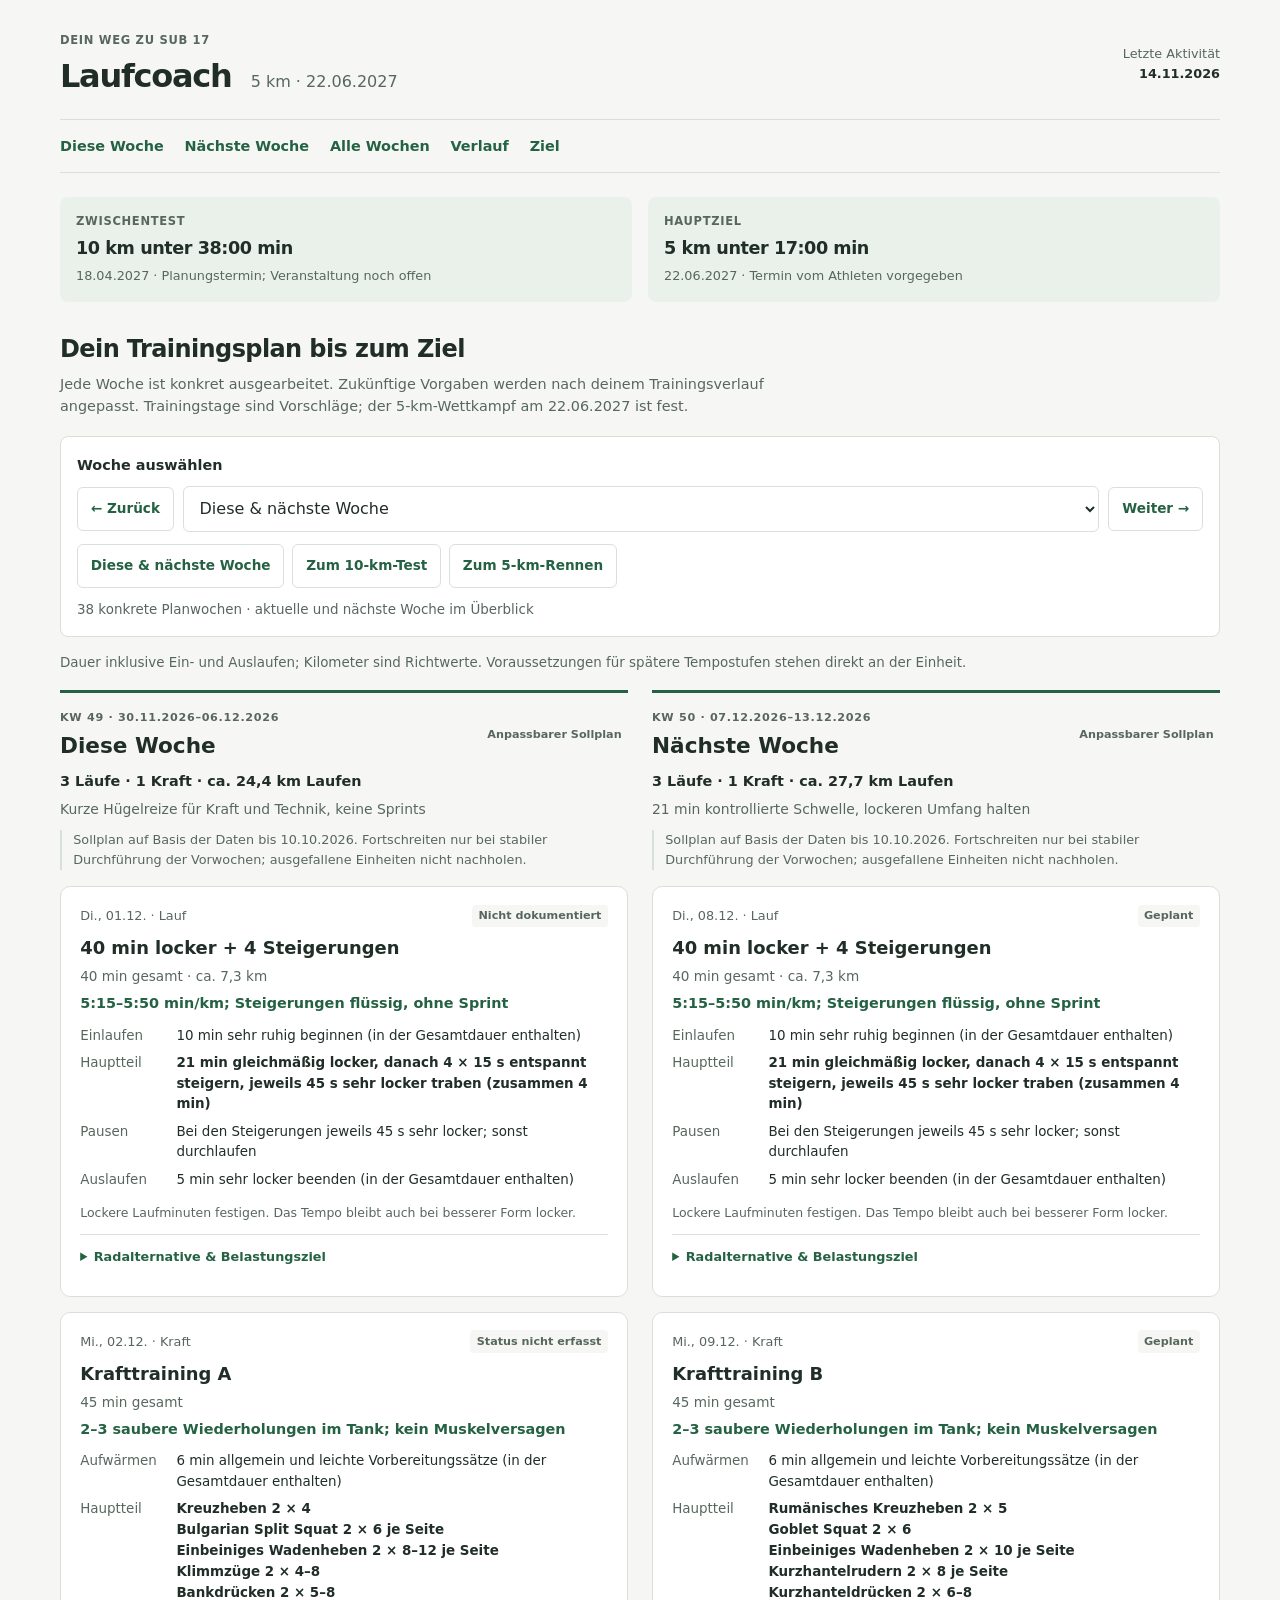
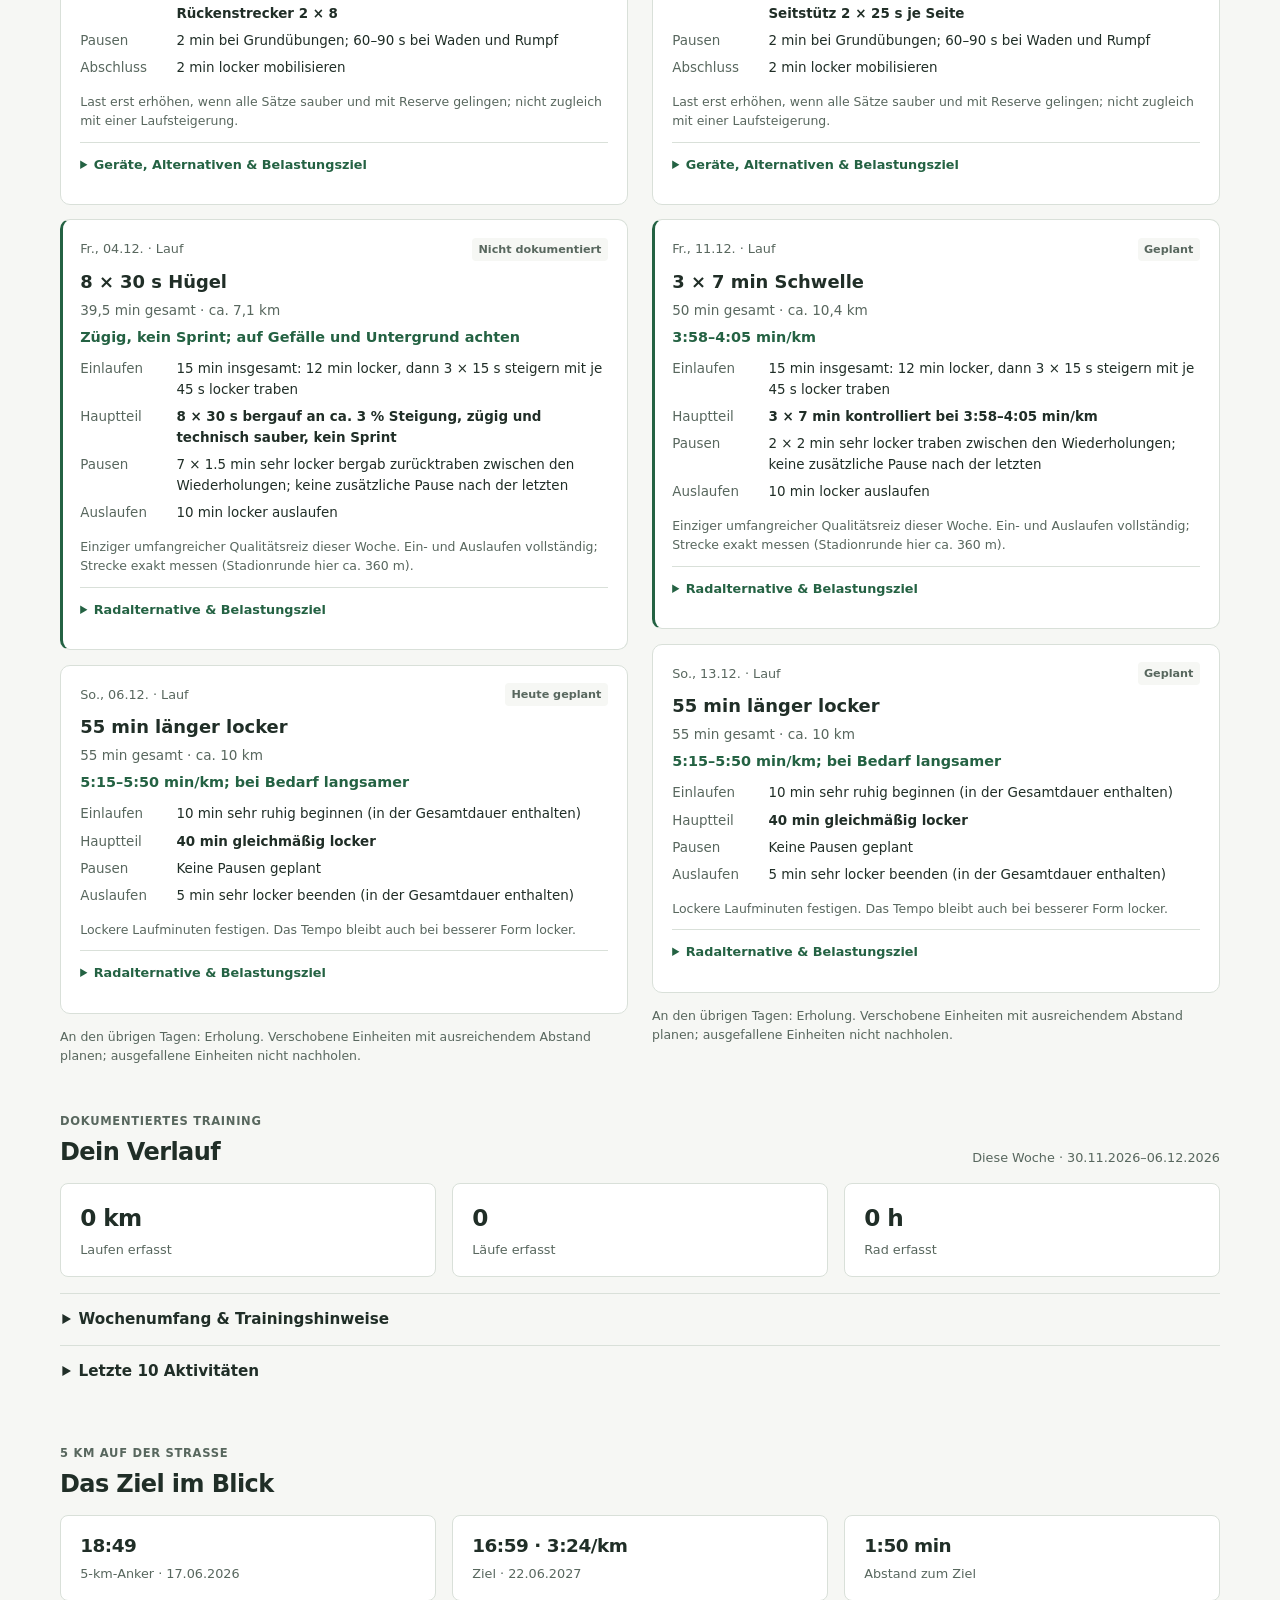
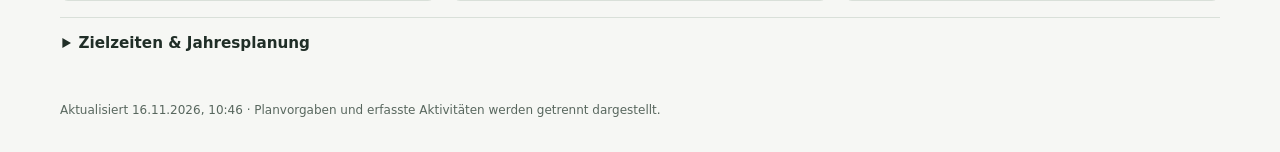
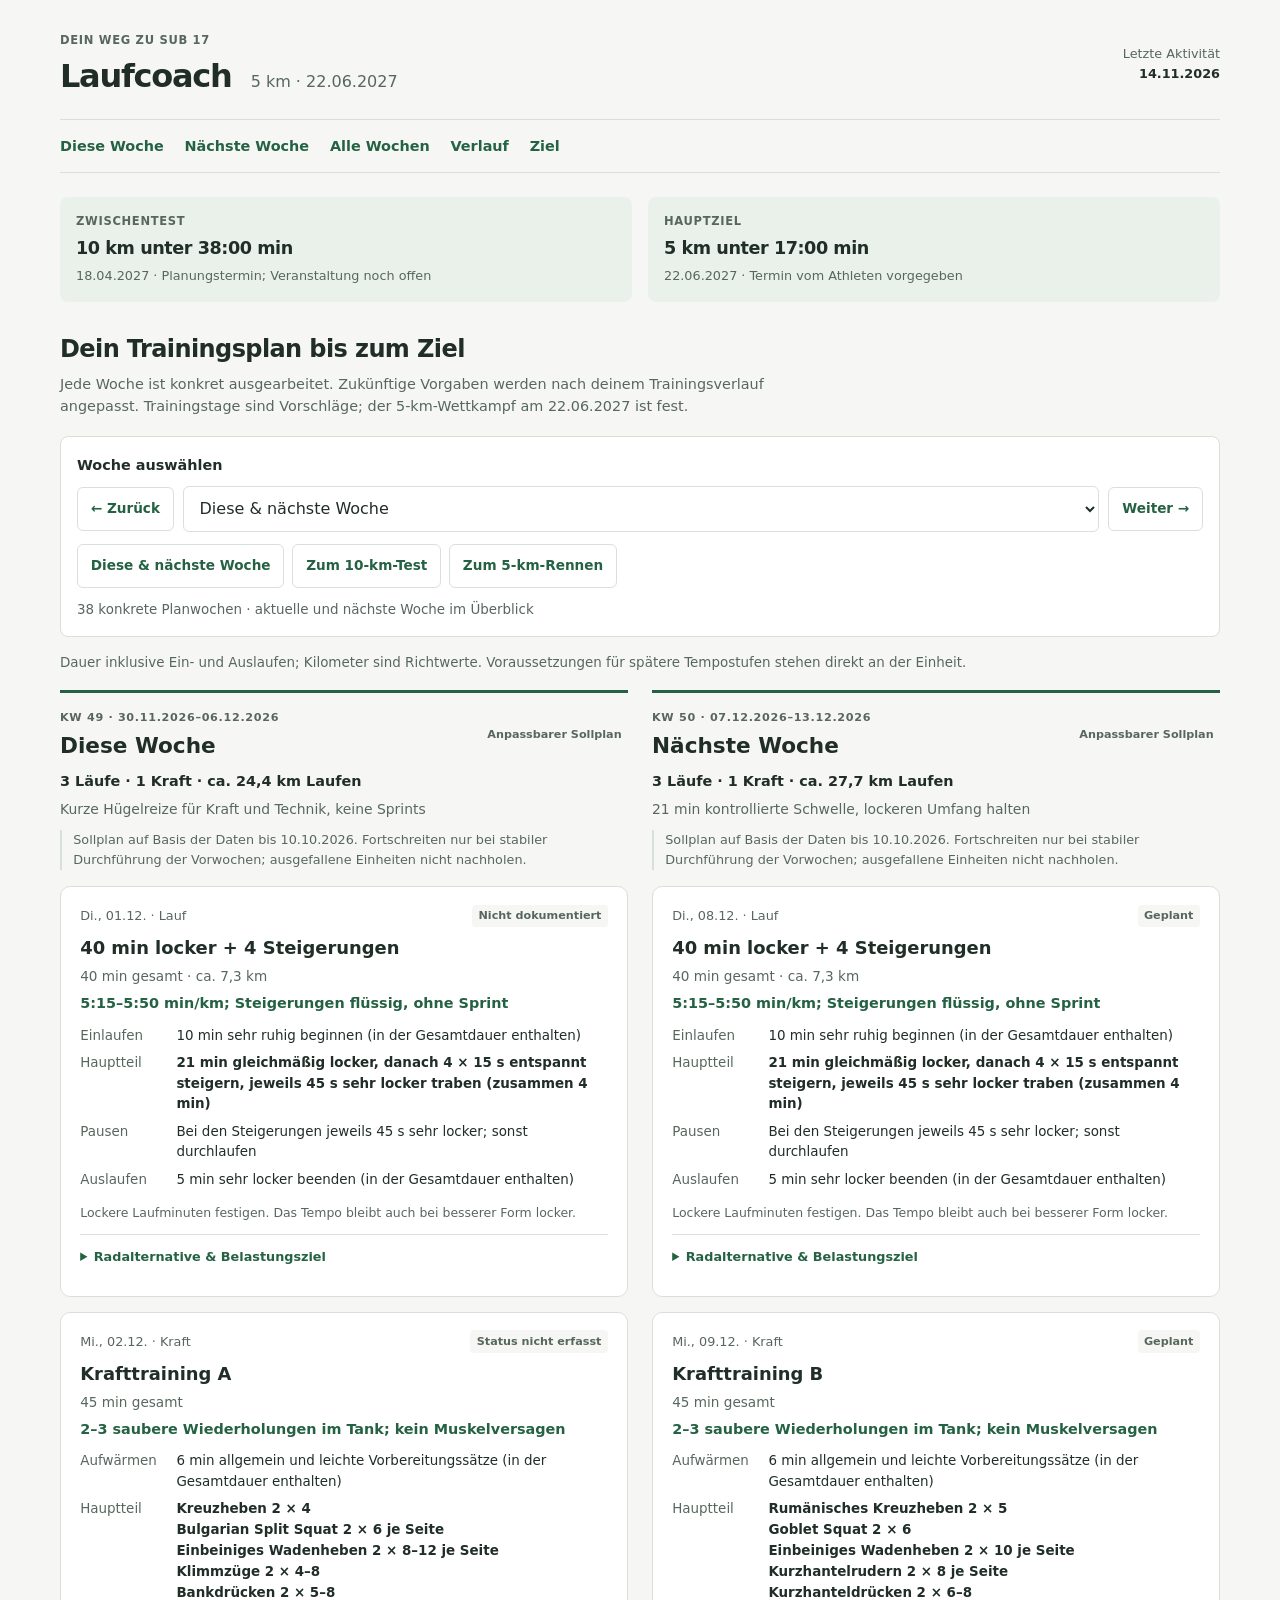
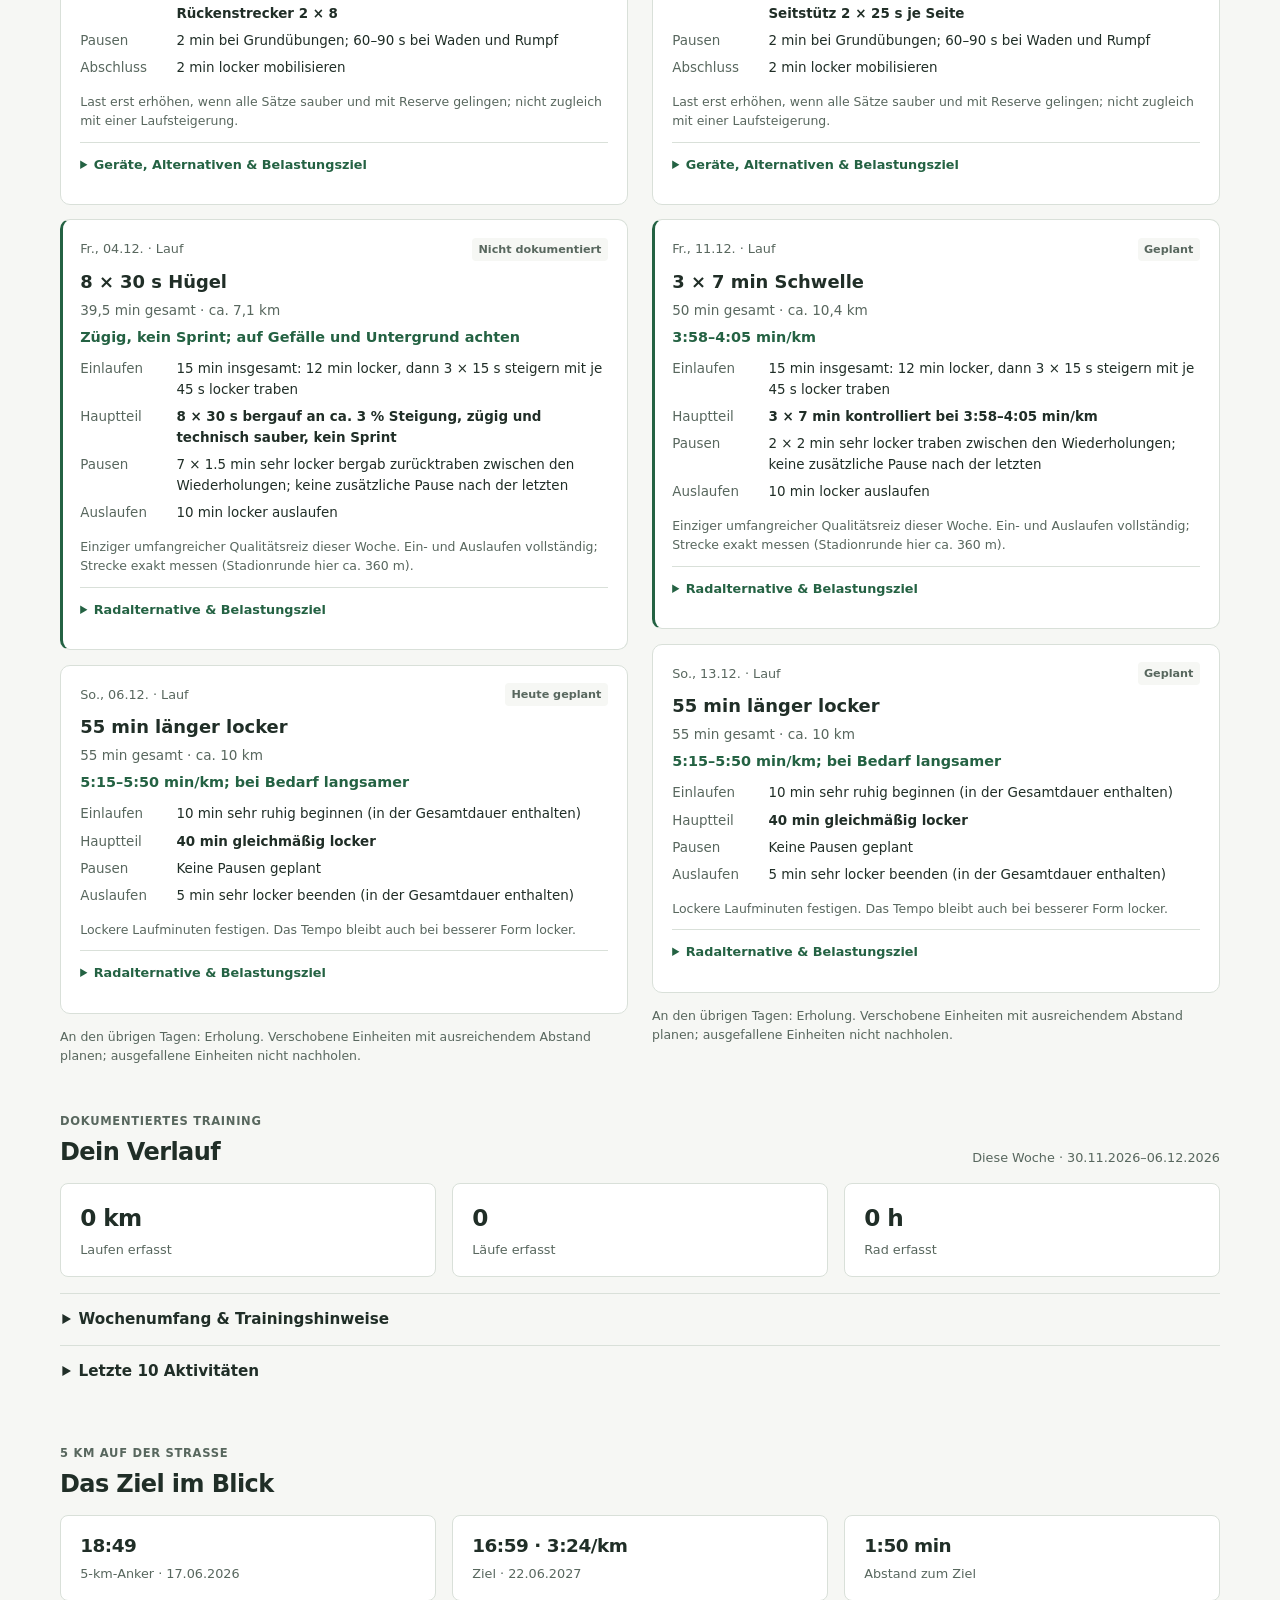
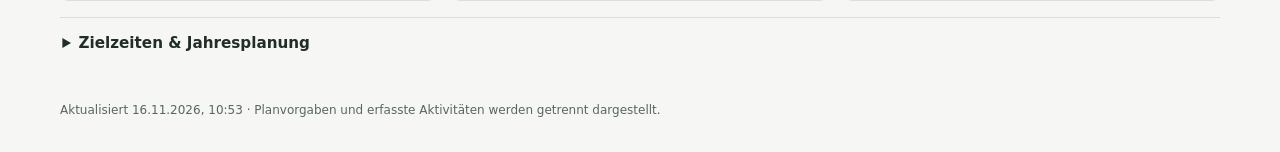
